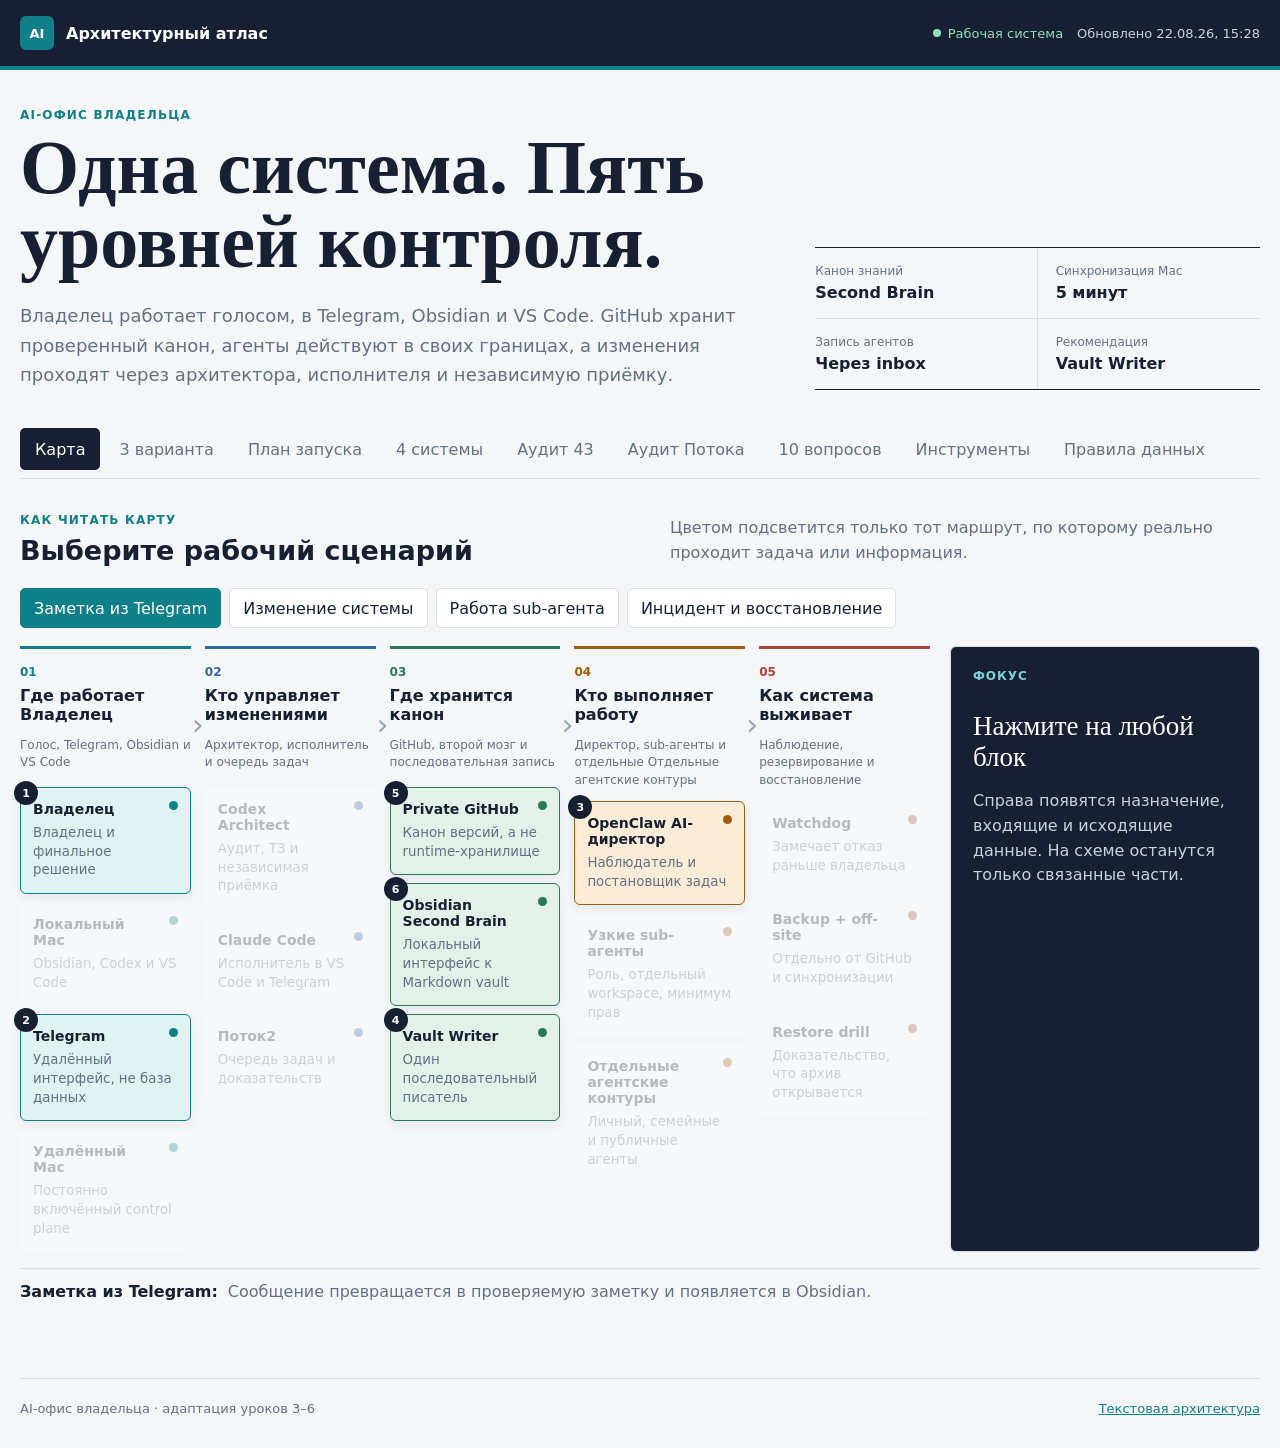
==== index.html @ d0b5bde7 "chore: refresh Potok audit dashboard" ====
<!doctype html>
<html lang="ru">
<head>
  <meta charset="utf-8">
  <meta name="viewport" content="width=device-width, initial-scale=1">
  <meta name="description" content="Интерактивный атлас архитектуры AI-офиса владельца">
  <title>AI-офис владельца — архитектурный атлас</title>
  <link rel="icon" href="data:,">
  <link rel="stylesheet" href="assets/architecture-map.css">
</head>
<body>
  <header class="masthead">
    <div class="masthead__inner">
      <a class="brand" href="#map" aria-label="Открыть архитектурную карту">
        <span class="brand__mark" aria-hidden="true">AI</span>
        <span>Архитектурный атлас</span>
      </a>
      <div class="masthead__meta">
        <span class="status status--live">Рабочая система</span>
        <span id="atlas-updated">Обновлено по снимку</span>
      </div>
    </div>
  </header>

  <main>
    <section class="intro" aria-labelledby="page-title">
      <div>
        <p class="eyebrow">AI-офис владельца</p>
        <h1 id="page-title">Одна система. Пять уровней контроля.</h1>
        <p class="intro__lead">Владелец работает голосом, в Telegram, Obsidian и VS Code. GitHub хранит проверенный канон, агенты действуют в своих границах, а изменения проходят через архитектора, исполнителя и независимую приёмку.</p>
      </div>
      <dl class="facts" aria-label="Ключевые параметры архитектуры">
        <div><dt>Канон знаний</dt><dd>Second Brain</dd></div>
        <div><dt>Синхронизация Mac</dt><dd>5 минут</dd></div>
        <div><dt>Запись агентов</dt><dd>Через inbox</dd></div>
        <div><dt>Рекомендация</dt><dd>Vault Writer</dd></div>
      </dl>
    </section>

    <nav class="tabs" aria-label="Разделы атласа">
      <button class="tab is-active" type="button" data-tab="map" aria-selected="true">Карта</button>
      <button class="tab" type="button" data-tab="options" aria-selected="false">3 варианта</button>
      <button class="tab" type="button" data-tab="rollout" aria-selected="false">План запуска</button>
      <button class="tab" type="button" data-tab="systems" aria-selected="false">4 системы</button>
      <button class="tab" type="button" data-tab="audit" aria-selected="false">Аудит 43</button>
      <button class="tab" type="button" data-tab="potok-audits" aria-selected="false">Аудит Потока</button>
      <button class="tab" type="button" data-tab="questions" aria-selected="false">10 вопросов</button>
      <button class="tab" type="button" data-tab="toolkit" aria-selected="false">Инструменты</button>
      <button class="tab" type="button" data-tab="rules" aria-selected="false">Правила данных</button>
    </nav>

    <section class="panel is-active" id="panel-map" data-panel="map">
      <div class="section-heading">
        <div>
          <p class="eyebrow">Как читать карту</p>
          <h2>Выберите рабочий сценарий</h2>
        </div>
        <p>Цветом подсветится только тот маршрут, по которому реально проходит задача или информация.</p>
      </div>

      <div class="route-selector" id="route-selector" aria-label="Рабочие сценарии"></div>

      <div class="map-layout">
        <div class="system-map" id="system-map" aria-label="Пять уровней архитектуры"></div>
        <aside class="inspector" id="inspector" aria-live="polite">
          <p class="inspector__number">Фокус</p>
          <h2>Нажмите на любой блок</h2>
          <p>Справа появятся назначение, входящие и исходящие данные. На схеме останутся только связанные части.</p>
        </aside>
      </div>

      <div class="route-story" id="route-story" aria-live="polite"></div>
    </section>

    <section class="panel" id="panel-options" data-panel="options" hidden>
      <div class="section-heading">
        <div>
          <p class="eyebrow">Решение после аудита курса</p>
          <h2>Три способа синхронизации</h2>
        </div>
        <p>Курс даёт рабочий старт. Для нескольких агентов добавляем контроль записи и review.</p>
      </div>
      <div class="option-grid" id="option-grid"></div>
    </section>

    <section class="panel" id="panel-rollout" data-panel="rollout" hidden>
      <div class="section-heading">
        <div>
          <p class="eyebrow">Без массовой миграции</p>
          <h2>План запуска по одной проверяемой правке</h2>
        </div>
        <p>Каждый этап имеет отдельный результат. Следующий начинается только после проверки предыдущего.</p>
      </div>
      <ol class="timeline" id="timeline"></ol>
    </section>

    <section class="panel" id="panel-questions" data-panel="questions" hidden>
      <div class="section-heading">
        <div>
          <p class="eyebrow">Проверка понимания системы</p>
          <h2>10 вопросов, без которых архитектура не считается ясной</h2>
        </div>
        <p>Каждый ответ опирается на зафиксированный факт, связанные компоненты и проверяемые первоисточники.</p>
      </div>
      <div class="question-layout">
        <div class="question-list" id="question-list"></div>
        <aside class="question-detail" id="question-detail" aria-live="polite">
          <p class="inspector__number">Навигация</p>
          <h2>Выберите вопрос</h2>
          <p>Откроется короткий ответ, принципиальный факт, связанные блоки архитектуры и ссылки на доказательства.</p>
        </aside>
      </div>
    </section>

    <section class="panel" id="panel-toolkit" data-panel="toolkit" hidden>
      <div class="section-heading">
        <div>
          <p class="eyebrow">Минимальный полезный стек</p>
          <h2>Скиллы, MCP и промпты без перегруза</h2>
        </div>
        <p>Активируем инструмент только под конкретный класс задач. Больше MCP не означает лучше: каждый новый сервер добавляет права, контекст и поверхность риска.</p>
      </div>
      <div class="toolkit-grid" id="toolkit-grid"></div>
      <div class="prompt-section">
        <div class="section-heading section-heading--compact">
          <div>
            <p class="eyebrow">Готовые команды</p>
            <h2>Четыре промпта для следующего цикла</h2>
          </div>
          <p>Промпты не заменяют ТЗ, но обеспечивают одинаковую глубину детализации и приёмки.</p>
        </div>
        <div class="prompt-grid" id="prompt-grid"></div>
      </div>
      <div class="link-row">
        <a href="docs/design-toolkit-research.md">Полное исследование инструментов</a>
        <a href="https://modelcontextprotocol.io/docs/tutorials/security/security_best_practices" target="_blank" rel="noopener">Правила безопасности MCP</a>
      </div>
    </section>

    <section class="panel" id="panel-systems" data-panel="systems" hidden>
      <div class="section-heading">
        <div>
          <p class="eyebrow">Курс разложен по рабочим контурам</p>
          <h2>Четыре системы вместо четырёх номеров уроков</h2>
        </div>
        <p>Каждый блок соединяет исходные главы курса, нашу адаптацию, ожидаемый результат и связанные пункты аудита.</p>
      </div>
      <div class="system-selector" id="system-selector"></div>
      <div class="course-system-detail" id="course-system-detail" aria-live="polite"></div>
      <div class="course-flow" aria-label="Процесс работы с каждым уроком">
        <span>HTML-источник</span><i aria-hidden="true">→</i>
        <span>Точный Markdown</span><i aria-hidden="true">→</i>
        <span>Критический аудит</span><i aria-hidden="true">→</i>
        <span>Наше решение</span><i aria-hidden="true">→</i>
        <span>Чек-лист + evidence</span>
      </div>
      <div class="link-row">
        <a href="docs/execution-policy.md">Правила выполнения</a>
      </div>
    </section>

    <section class="panel" id="panel-audit" data-panel="audit" hidden>
      <div class="section-heading">
        <div>
          <p class="eyebrow">Единый стандарт для каждого агента</p>
          <h2>Аудит проекта: 43 проверки</h2>
        </div>
        <p>Статусы и комментарии хранятся только в этом браузере отдельно для каждого проекта. Секреты и платёжные реквизиты сюда не вводятся.</p>
      </div>
      <div class="audit-toolbar">
        <label>Проект<select id="audit-project"></select></label>
        <div class="audit-progress">
          <div><strong id="audit-score">0/43</strong><span id="audit-score-label">не проверено</span></div>
          <progress id="audit-progress" max="43" value="0"></progress>
        </div>
        <button type="button" id="audit-export">Скопировать отчёт Markdown</button>
        <button type="button" class="button-secondary" id="audit-reset">Сбросить проект</button>
      </div>
      <div class="audit-filters" id="audit-filters"></div>
      <div class="audit-list" id="audit-list"></div>
      <div class="link-row">
        <a href="docs/project-audit-checklist.md">Открыть весь чек-лист в Markdown</a>
      </div>
    </section>

    <section class="panel" id="panel-potok-audits" data-panel="potok-audits" hidden>
      <div class="section-heading">
        <div>
          <p class="eyebrow">Независимая приёмка Claude + Kimi</p>
          <h2>Аудиты Потока: время, результат и ошибки</h2>
        </div>
        <p>Публичный metadata-only снимок. Здесь нет текстов отчётов, названий внутренних задач, путей, промптов и приватных данных.</p>
      </div>

      <div class="potok-audit-controls">
        <div class="segmented" id="potok-audit-period" aria-label="Период аудитов">
          <button type="button" data-potok-period="today">Сегодня</button>
          <button type="button" data-potok-period="yesterday">Вчера</button>
          <button class="is-active" type="button" data-potok-period="7d">7 дней</button>
        </div>
        <label>Проверяющий
          <select id="potok-audit-reviewer">
            <option value="all">Все проверяющие</option>
            <option value="claude">Claude</option>
            <option value="kimi">Kimi</option>
            <option value="codex">Codex</option>
          </select>
        </label>
        <div class="potok-freshness" id="potok-audit-freshness" role="status" aria-live="polite">
          <span class="potok-pipeline-status potok-pipeline-status--unknown">UNKNOWN</span>
          <span>Состояние pipeline ещё не доказано</span>
        </div>
      </div>

      <dl class="potok-freshness-times" aria-label="Свежесть контура аудитов">
        <div><dt>Последний аудит</dt><dd id="potok-latest-source">—</dd></div>
        <div><dt>Последняя проверка</dt><dd id="potok-last-check">—</dd></div>
        <div><dt>Публикация</dt><dd id="potok-published-at">—</dd></div>
      </dl>

      <div class="potok-metrics" id="potok-audit-metrics" aria-live="polite"></div>

      <div class="potok-model-ranking" id="potok-model-ranking" aria-live="polite"></div>

      <div class="potok-models" id="potok-audit-models"></div>

      <div class="potok-audit-table" aria-label="Результаты аудитов">
        <div class="potok-audit-row potok-audit-row--head" aria-hidden="true">
          <span>Проверка</span><span>Контур</span><span>Результаты моделей</span><span>Время</span><span>Ценность</span><span>Ошибка</span>
        </div>
        <div id="potok-audit-list"></div>
      </div>

      <div class="potok-error-log">
        <div>
          <p class="eyebrow">Технический журнал</p>
          <h3>Повторяющиеся ошибки</h3>
        </div>
        <div id="potok-error-list"></div>
      </div>

      <details class="potok-value-method">
        <summary>Как считается ценность аудита</summary>
        <p><strong>9</strong> — нашёл блокер и остановил ошибочную приёмку; <strong>7</strong> — подтвердил результат с полезными замечаниями; <strong>5</strong> — независимо подтвердил результат; <strong>1</strong> — технически не завершился. Это ценность результата для принятия решения, а не оценка интеллекта модели.</p>
        <p><strong>Операционный рейтинг модели</strong> = 60% пригодных результатов + 20% относительной скорости + 20% аудитов без технического сбоя. Отдельный технический журнал показывается рядом, но в рейтинг не подмешивается: его события не всегда относятся к тем же запускам. Рейтинг измеряет работу reviewer в Потоке, но не «ум» модели. Качество находок можно оценивать только после отдельной приёмки каждой находки человеком.</p>
      </details>
    </section>

    <section class="panel" id="panel-rules" data-panel="rules" hidden>
      <div class="section-heading">
        <div>
          <p class="eyebrow">Что куда разрешено</p>
          <h2>Матрица хранения данных</h2>
        </div>
        <p>GitHub, Obsidian и backup решают разные задачи. Один сервис не подменяет другой.</p>
      </div>
      <div class="table-wrap">
        <table>
          <thead><tr><th>Тип данных</th><th>Канон</th><th>Разрешено</th><th>Запрещено</th></tr></thead>
          <tbody>
            <tr><td>Код и архитектура</td><td>Private GitHub</td><td>Ветки, review, проверенный main</td><td>Прямой runtime → main</td></tr>
            <tr><td>Знания и уроки</td><td>Second Brain vault</td><td>Markdown, ссылки, решения, чек-листы</td><td>Секреты, raw health, полные переписки</td></tr>
            <tr><td>Runtime и базы</td><td>Конкретный сервер</td><td>Backup, off-site, restore-drill</td><td>GitHub и обычный Obsidian vault</td></tr>
            <tr><td>Секреты</td><td>Secret store / env</td><td>Отдельный encrypted backup</td><td>Markdown, отчёты, Git history</td></tr>
            <tr><td>Задачи и evidence</td><td>Поток2 + отчёты</td><td>Redacted факты и ссылки на проверки</td><td>Токены и приватные transcripts</td></tr>
          </tbody>
        </table>
      </div>
      <div class="principles">
        <article><span>01</span><h3>Один файл — один writer</h3><p>В конкретный момент канонический файл меняет один участник.</p></article>
        <article><span>02</span><h3>Новый материал — в inbox</h3><p>Агент создаёт новую заметку в своей папке, а не переписывает чужую.</p></article>
        <article><span>03</span><h3>Канон — только после review</h3><p>Изменение существующей базы проходит через diff и независимую проверку.</p></article>
        <article><span>04</span><h3>Sync не равен backup</h3><p>Для восстановления нужен отдельный архив и регулярный restore-drill.</p></article>
      </div>
    </section>
  </main>

  <footer>
    <span>AI-офис владельца · адаптация уроков 3–6</span>
    <a href="docs/to-be.md">Текстовая архитектура</a>
  </footer>

  <script id="architecture-data" type="application/json">{"schema_version": 3, "updated_on": "2026-07-21", "recommended_option": "controlled_writer", "groups": [{"id": "interfaces", "label": "Где работает Владелец", "number": "01", "summary": "Голос, Telegram, Obsidian и VS Code"}, {"id": "control", "label": "Кто управляет изменениями", "number": "02", "summary": "Архитектор, исполнитель и очередь задач"}, {"id": "knowledge", "label": "Где хранится канон", "number": "03", "summary": "GitHub, второй мозг и последовательная запись"}, {"id": "runtime", "label": "Кто выполняет работу", "number": "04", "summary": "Директор, sub-агенты и отдельные Отдельные агентские контуры"}, {"id": "resilience", "label": "Как система выживает", "number": "05", "summary": "Наблюдение, резервирование и восстановление"}], "nodes": [{"id": "owner", "label": "Владелец", "group": "interfaces", "kind": "human", "status": "live", "short": "Владелец и финальное решение", "details": "Формулирует задачи голосом или текстом, подтверждает значимые решения и принимает результат. Не должен вручную пересылать данные между агентами.", "writes": ["задачи", "решения", "заметки"], "reads": ["статусы", "отчёты", "архитектуру"]}, {"id": "local-mac", "label": "Локальный Mac", "group": "interfaces", "kind": "device", "status": "live", "short": "Obsidian, Codex и VS Code", "details": "Главное рабочее место. Здесь открыт канонический Obsidian vault, Codex проектирует и принимает, Claude Code в VS Code выполняет утверждённые изменения.", "writes": ["локальные заметки", "ветки Git"], "reads": ["GitHub main", "agent inbox"]}, {"id": "telegram", "label": "Telegram", "group": "interfaces", "kind": "channel", "status": "live", "short": "Удалённый интерфейс, не база данных", "details": "Через Telegram Владелец ставит задачи и получает ответы. Сообщения, которые нужно сохранить, превращаются в структурированные записи через inbox, а не остаются единственной копией в чате.", "writes": ["входящие запросы"], "reads": ["ответы", "уведомления"]}, {"id": "remote-mac", "label": "Удалённый Mac", "group": "interfaces", "kind": "device", "status": "planned", "short": "Постоянно включённый control plane", "details": "Держит runner, watchdog и отдельные worktree. Продолжает контроль, когда локальный Mac выключен, но не становится вторым неконтролируемым писателем в main.", "writes": ["ветки", "отчёты"], "reads": ["очередь", "GitHub"]}, {"id": "codex", "label": "Codex Architect", "group": "control", "kind": "architect", "status": "live", "short": "Аудит, ТЗ и независимая приёмка", "details": "Проверяет факты, проектирует решение, задаёт критерии приёмки и не принимает отчёт исполнителя на слово.", "writes": ["ТЗ", "review", "решения"], "reads": ["источники", "diff", "evidence"]}, {"id": "claude", "label": "Claude Code", "group": "control", "kind": "engineer", "status": "live", "short": "Исполнитель в VS Code и Telegram", "details": "Выполняет утверждённое ТЗ, работает в отдельной ветке, прикладывает проверки и передаёт результат на независимую приёмку.", "writes": ["код", "документы", "отчёт"], "reads": ["ТЗ", "канон", "замечания review"]}, {"id": "potok2", "label": "Поток2", "group": "control", "kind": "orchestration", "status": "planned", "short": "Очередь задач и доказательств", "details": "Фиксирует задачу, владельца, исполнителя, reviewer, stop-gates и evidence. Автоматизирует передачу между Codex и Claude без ручного копирования сообщений.", "writes": ["case state", "handoff"], "reads": ["inbox", "reports"]}, {"id": "github", "label": "Private GitHub", "group": "knowledge", "kind": "canon", "status": "live", "short": "Канон версий, а не runtime-хранилище", "details": "Хранит код, архитектуру, governance и безопасные Markdown-знания. В main попадает только проверенный результат; секреты, БД, raw health и runtime state сюда не идут.", "writes": ["commits", "reviewed main"], "reads": ["branches", "pull requests"]}, {"id": "obsidian", "label": "Obsidian Second Brain", "group": "knowledge", "kind": "knowledge", "status": "live", "short": "Локальный интерфейс к Markdown vault", "details": "Vault канонический vault second-brain является локальным Git-репозиторием. Obsidian Git делает pull и commit-and-sync каждые пять минут на основном Mac.", "writes": ["заметки владельца"], "reads": ["GitHub main", "agent inbox"]}, {"id": "vault-writer", "label": "Vault Writer", "group": "knowledge", "kind": "control", "status": "recommended", "short": "Один последовательный писатель", "details": "Принимает новые заметки от удалённых агентов, проверяет allowlist и секреты, делает pull, атомарную запись, commit и push с retry. Убирает гонку нескольких писателей.", "writes": ["agent inbox", "audit metadata"], "reads": ["очередь заметок", "актуальный main"]}, {"id": "openclaw-director", "label": "OpenClaw AI-директор", "group": "runtime", "kind": "agent", "status": "live", "short": "Наблюдатель и постановщик задач", "details": "Собирает сигналы, считает KPI, готовит брифы и делегирует узким sub-агентам. Не редактирует production-конфиги и не перезапускает gateway.", "writes": ["брифы", "agent inbox"], "reads": ["разрешённые знания", "метрики"]}, {"id": "subagents", "label": "Узкие sub-агенты", "group": "runtime", "kind": "agent", "status": "planned", "short": "Роль, отдельный workspace, минимум прав", "details": "Исполняют конкретные бизнес-функции внутри одного trust boundary. Получают только необходимые инструменты, данные и бюджет.", "writes": ["результат роли", "отчёт"], "reads": ["узкий контекст"]}, {"id": "agent-contours", "label": "Отдельные агентские контуры", "group": "runtime", "kind": "agent", "status": "live", "short": "Личный, семейные и публичные агенты", "details": "Основной, семейные и публичные агенты остаются отдельными контурами, когда различаются пользователи, секреты, медицинские данные или blast radius.", "writes": ["runtime data", "redacted report"], "reads": ["свой workspace", "свои секреты"]}, {"id": "watchdog", "label": "Watchdog", "group": "resilience", "kind": "monitor", "status": "planned", "short": "Замечает отказ раньше владельца", "details": "Следит за gateway, очередями, пропущенными ответами, drift и резервными моделями. Создаёт инцидент, но не делает рискованный ремонт без политики.", "writes": ["incident", "health status"], "reads": ["логи без секретов", "smoke endpoints"]}, {"id": "backup", "label": "Backup + off-site", "group": "resilience", "kind": "backup", "status": "partial", "short": "Отдельно от GitHub и синхронизации", "details": "Архивирует runtime state, БД и разрешённые данные в независимое хранилище. GitHub хранит код и документы, но не заменяет backup production-данных.", "writes": ["immutable archive", "manifest"], "reads": ["allowlisted runtime data"]}, {"id": "restore", "label": "Restore drill", "group": "resilience", "kind": "verification", "status": "planned", "short": "Доказательство, что архив открывается", "details": "Периодически восстанавливает архив в изолированное место, проверяет manifest и фиксирует время восстановления. Наличие файла backup без restore-drill не считается защитой.", "writes": ["акт проверки"], "reads": ["backup archive", "checksums"]}], "node_guidance": {"owner": {"decision": "Владелец определяет цель и принимает продуктовые, финансовые и рискованные решения; техническую передачу между системами выполняет инфраструктура.", "risk": "Если владелец становится ручным транспортом сообщений, система перестаёт быть автономной и теряет историю решений.", "evidence": "Решение зафиксировано в задаче, есть критерии приёмки и финальный verdict владельца.", "question_ids": ["q4", "q9"]}, "local-mac": {"decision": "Локальный Mac остаётся удобным интерфейсом для голоса, Obsidian, Codex и VS Code, но не единственной точкой жизни системы.", "risk": "Сон, отключение питания или поломка Mac не должны останавливать watchdog, runtime и удалённую работу.", "evidence": "После выключения Mac серверные агенты продолжают отвечать, а изменения доступны через GitHub.", "question_ids": ["q6"]}, "telegram": {"decision": "Telegram используется как интерфейс постановки задач и уведомлений, но не как каноническое хранилище.", "risk": "Решение или файл останется только в длинном чате и не попадёт в базу знаний.", "evidence": "Сохранённое сообщение получает task id, источник и ссылку на заметку в vault.", "question_ids": ["q8"]}, "remote-mac": {"decision": "Удалённый Mac становится постоянно включённым control plane с отдельными worktree и ограниченными правами.", "risk": "Второй Mac начнёт независимо писать в main и создаст конфликты или неконтролируемый drift.", "evidence": "Runner работает после отключения локального Mac; запись идёт через ветку, inbox или Vault Writer.", "question_ids": ["q2", "q6"]}, "codex": {"decision": "Codex проектирует, формирует ТЗ, проверяет факты и независимо принимает работу исполнителя.", "risk": "Один агент одновременно реализует и принимает собственный результат без проверки evidence.", "evidence": "Есть отдельный review с фактическими проверками файлов, diff, smoke и production.", "question_ids": ["q4", "q9"]}, "claude": {"decision": "Claude Code выполняет утверждённое ТЗ в VS Code или Telegram и передаёт отчёт на независимое review.", "risk": "Исполнитель самовольно меняет архитектуру, production или stop-gates в ходе реализации.", "evidence": "Изменения соответствуют scope, тесты приложены, итог проверен другим агентом.", "question_ids": ["q4"]}, "potok2": {"decision": "Каждая межагентная работа получает единый case: задача, роли, stop-gates, статус и evidence.", "risk": "Ручная пересылка между чатами теряет контекст, актуальную версию и ответственность.", "evidence": "По case id восстанавливается полный путь: запрос → ТЗ → исполнение → review → решение.", "question_ids": ["q4", "q9"]}, "github": {"decision": "Private GitHub является каноном версий для кода, архитектуры, governance и разрешённых Markdown-знаний.", "risk": "В Git history попадут секреты, runtime-БД или приватные данные, которые сложно полностью удалить.", "evidence": "Protected main, review, secret scan, понятный commit и отсутствие запрещённых типов данных.", "question_ids": ["q1", "q2", "q7"]}, "obsidian": {"decision": "Obsidian является человеческим интерфейсом к локальному Markdown vault, синхронизированному через Git.", "risk": "Автосинхронизацию ошибочно принять за backup или разрешить нескольким устройствам конфликтно менять один файл.", "evidence": "Vault открывается без сети, история видна в Git, конфликт и восстановление проверены отдельно.", "question_ids": ["q1", "q3", "q8"]}, "vault-writer": {"decision": "Все удалённые агенты передают новые заметки одному последовательному writer через allowlisted inbox.", "risk": "Несколько агентов одновременно делают pull/edit/push и перетирают изменения друг друга.", "evidence": "Writer пишет атомарно, фиксирует автора и источник, делает secret scan и корректно обрабатывает conflict/retry.", "question_ids": ["q2", "q8"]}, "openclaw-director": {"decision": "AI-директор наблюдает, считает KPI, готовит брифы и делегирует; production-конфиги сам не меняет.", "risk": "Директор получает одновременно чтение недоверенных данных, доступ к секретам и право опасного действия.", "evidence": "Tool policy ограничена, действия директора видны в аудите, рискованные изменения уходят инженеру.", "question_ids": ["q5", "q7"]}, "subagents": {"decision": "Sub-агент создаётся для узкой роли внутри одного trust boundary и получает минимальный набор инструментов.", "risk": "Ради каждой функции разворачивается отдельный тяжёлый агент или, наоборот, один агент получает доступ ко всему.", "evidence": "У роли есть SOUL, workspace, tool allowlist, бюджет, KPI и маршрут эскалации.", "question_ids": ["q5"]}, "agent-contours": {"decision": "Отдельный отдельный агентский контур нужен при разных пользователях, секретах, медицинских данных или радиусе отказа.", "risk": "Семейные, публичные и личные данные смешиваются в одной памяти и одном наборе прав.", "evidence": "Раздельные credentials, workspace, allowlist пользователей, backup и healthcheck каждого контура.", "question_ids": ["q5", "q7"]}, "watchdog": {"decision": "Независимый watchdog обнаруживает молчание, таймауты, drift и отказ модели раньше владельца.", "risk": "Монитор зависит от того же gateway или той же модели, которую должен контролировать.", "evidence": "Тестовый отказ создаёт один инцидент, cooldown работает, восстановление подтверждается отдельным smoke.", "question_ids": ["q6", "q9"]}, "backup": {"decision": "Runtime, БД и private data архивируются отдельно от GitHub минимум в одну независимую off-site копию.", "risk": "Есть только локальный архив на том же диске или синхронизированная копия, повторяющая удаление.", "evidence": "Архив имеет manifest, checksum, ротацию, независимое местоположение и журнал выполнения.", "question_ids": ["q3", "q7"]}, "restore": {"decision": "Backup считается рабочим только после неразрушающего восстановления в изолированную директорию.", "risk": "Архив существует, но повреждён, зашифрован потерянным ключом или не содержит критичный state.", "evidence": "Зафиксированы дата drill, checksum, восстановленные компоненты, RPO и фактическое время RTO.", "question_ids": ["q3", "q9"]}}, "routes": [{"id": "knowledge-note", "label": "Заметка из Telegram", "description": "Сообщение превращается в проверяемую заметку и появляется в Obsidian.", "path": ["owner", "telegram", "openclaw-director", "vault-writer", "github", "obsidian", "owner"]}, {"id": "code-change", "label": "Изменение системы", "description": "Codex проектирует, Claude выполняет, Codex принимает, после чего изменение попадает в канон.", "path": ["owner", "codex", "potok2", "claude", "github", "codex", "owner"]}, {"id": "agent-delegation", "label": "Работа sub-агента", "description": "Директор выдаёт узкую задачу, sub-агент возвращает результат без доступа ко всей системе.", "path": ["owner", "telegram", "openclaw-director", "subagents", "vault-writer", "github", "obsidian"]}, {"id": "incident", "label": "Инцидент и восстановление", "description": "Watchdog создаёт инцидент, ремонт проходит через контролируемый цикл и проверяется восстановлением.", "path": ["watchdog", "potok2", "codex", "claude", "backup", "restore", "owner"]}], "options": [{"id": "course-direct", "number": "A", "label": "Точно по курсу", "verdict": "Только для пилота", "summary": "Mac, Claude и OpenClaw напрямую pull/push в main.", "advantages": ["Минимум компонентов", "Уже почти настроено", "Быстрый старт"], "risks": ["Конфликты нескольких писателей", "Случайная перезапись", "Широкие write-ключи"]}, {"id": "controlled_writer", "number": "B", "label": "Контролируемый writer", "verdict": "Рекомендуется", "summary": "Obsidian синхронизирует Mac, агенты пишут через inbox и одного writer.", "advantages": ["Один порядок записи", "Понятный автор и источник", "Review для канонических файлов"], "risks": ["Нужен небольшой сервис", "Нужно определить allowlist"]}, {"id": "obsidian-sync", "number": "C", "label": "Obsidian Sync + Git", "verdict": "Позже, если нужен mobile", "summary": "Obsidian Sync связывает устройства, Git работает как история с одного устройства.", "advantages": ["Удобный mobile", "E2E encryption", "Headless-клиент"], "risks": ["Подписка", "Дополнительный слой", "Нельзя смешивать sync-механизмы без правил"]}], "rollout": [{"id": "inventory", "number": "01", "title": "Назначить канонический vault", "detail": "Зафиксировать second-brain и классифицировать остальные vault без массового переноса.", "status": "next"}, {"id": "privacy", "number": "02", "title": "Закрыть privacy-гейт", "detail": "Добавить gitignore, исключить workspace/plugin state, секреты, БД, raw health и transcripts.", "status": "planned"}, {"id": "course", "number": "03", "title": "Перенести уроки 3–6", "detail": "Сгенерировать Obsidian-заметки: источник, точный конспект, наши решения, чек-лист и ссылки.", "status": "planned"}, {"id": "inbox", "number": "04", "title": "Развести входящие агентов", "detail": "Создать agent inbox и правило: новый файл можно, изменение канона только через review.", "status": "planned"}, {"id": "writer", "number": "05", "title": "Запустить Vault Writer", "detail": "Последовательная запись, secret-scan, pull, atomic write, commit, push и retry.", "status": "planned"}, {"id": "agents", "number": "06", "title": "Подключать по одному агенту", "detail": "Сначала OpenClaw, затем Claude Telegram, потом остальные контуры после smoke.", "status": "planned"}, {"id": "recovery", "number": "07", "title": "Проверить конфликт и восстановление", "detail": "Сымитировать одновременную правку, откат заметки и восстановление независимого backup.", "status": "planned"}], "lessons": [{"number": "03", "title": "Инфраструктура OpenClaw", "theme": "Сервер, Claude Code, MCP и базовые инструменты"}, {"number": "04", "title": "GitHub и вайб-кодинг", "theme": "SSH, GitHub CLI, Pages и дизайн-скиллы"}, {"number": "05", "title": "n8n и автоматизации", "theme": "Workflow, cron, интеграции и границы агентских контуров"}, {"number": "06", "title": "Claude Code в Telegram", "theme": "AI-офис, Obsidian vault, GitHub и sub-агенты"}], "course_systems": [{"id": "automation", "number": "01", "title": "n8n и автоматизации", "subtitle": "Детерминированные процессы, интеграции и cron", "purpose": "Вынести повторяемые API-операции, расписания, retry и преобразование данных из рассуждающего агента в наблюдаемый workflow.", "course": "Урок 5 разворачивает n8n, подключает Google, Telegram и OpenClaw, показывает workflow и cron jobs.", "adaptation": "Основной агент остаётся главным собеседником и принимает смысловые решения. n8n используется как исполнитель повторяемого процесса, а не как второй AI-директор.", "result": "Каждая автоматизация имеет owner, trigger, входы, выходы, retry, idempotency, лимит стоимости, alert и ручной fallback.", "chapters": [{"label": "Архитектура n8n в системе", "lesson": "05", "section": "02"}, {"label": "Google и OpenClaw", "lesson": "05", "section": "06"}, {"label": "OpenClaw → n8n → Telegram", "lesson": "05", "section": "07"}, {"label": "Workflow и cron jobs", "lesson": "05", "section": "09"}], "checklist_ids": ["A04", "A05", "A07", "A24", "A31", "A33"]}, {"id": "subagents", "number": "02", "title": "Разворачивание sub-агентов", "subtitle": "Роли, SOUL, workspace, skills, память и handoff", "purpose": "Создавать не множество одинаковых ботов, а одного директора и узких исполнителей с минимальными правами и измеримым результатом.", "course": "Часть 3 урока 6 проходит от контракта AI-директора до SOUL, Skills, Memory System и Heartbeats.", "adaptation": "Sub-агент живёт внутри общего trust boundary. При других пользователях, секретах или медицинских данных остаётся отдельный отдельный агентский контур.", "result": "У каждого агента есть роль, workspace, tool policy, бюджет, KPI, журнал, канал эскалации и независимый reviewer.", "chapters": [{"label": "Контракт AI-директора", "lesson": "06", "anchor": "part3-chapter-01"}, {"label": "Архитектура и границы", "lesson": "06", "anchor": "part3-chapter-02"}, {"label": "SOUL директора и sub-агента", "lesson": "06", "anchor": "part3-chapter-03"}, {"label": "Skills, память и Heartbeats", "lesson": "06", "anchor": "part3-chapter-04"}], "checklist_ids": ["A01", "A03", "A08", "A09", "A10", "A11"]}, {"id": "second-brain", "number": "03", "title": "Второй мозг", "subtitle": "Obsidian, GitHub, память и контролируемая запись", "purpose": "Дать владельцу и агентам общую проверяемую память в Markdown, которая доступна локально, имеет историю и не зависит от одного чата.", "course": "Часть 2 урока 6 связывает Obsidian vault, GitHub, Claude Code и OpenClaw; Memory System дополняет локальную память общим vault.", "adaptation": "На основном Mac работает Obsidian Git. Удалённые агенты не конкурируют за main, а пишут через inbox и одного Vault Writer.", "result": "У каждого знания есть источник, владелец, уровень доступа, дата свежести и commit; sync отделён от backup.", "chapters": [{"label": "Obsidian vault + GitHub", "lesson": "06", "anchor": "part2-chapter-01"}, {"label": "Claude и OpenClaw в одном vault", "lesson": "06", "anchor": "part2-chapter-02"}, {"label": "GitHub backup workspace", "lesson": "06", "anchor": "part3-bridge-github"}, {"label": "Двухуровневая Memory System", "lesson": "06", "anchor": "part3-chapter-05"}], "checklist_ids": ["A12", "A13", "A14", "A15", "A16", "A19"]}, {"id": "security", "number": "04", "title": "Безопасность и восстановление", "subtitle": "Identity, least privilege, мониторинг, backup и платежи", "purpose": "Ограничить blast radius каждого агента и сделать отказ, компрометацию или неоплаченную подписку обнаруживаемыми до остановки бизнеса.", "course": "Часть 4 урока 6 покрывает аудит, hardening сервера и защиту агента от prompt injection, опасных tools и memory poisoning.", "adaptation": "Security-аудит отделён от исправлений. Любая production-правка начинается с backup и заканчивается smoke; платежи контролируются как операционный риск.", "result": "Есть allowlist, secret store, deny-by-default, watchdog, off-site backup, restore-drill, реестр оплат и напоминания 14/7/3/1 день.", "chapters": [{"label": "Аудит глазами атакующего", "lesson": "06", "anchor": "part4-chapter-01"}, {"label": "Hardening сервера", "lesson": "06", "anchor": "part4-chapter-02"}, {"label": "Безопасность агента", "lesson": "06", "anchor": "part4-chapter-03"}, {"label": "MCP security practices", "external_href": "https://modelcontextprotocol.io/docs/tutorials/security/security_best_practices"}], "checklist_ids": ["A20", "A21", "A22", "A23", "A28", "A29", "A34", "A35"]}], "audit_projects": [{"id": "agent-main", "label": "Основной агент"}, {"id": "openclaw-director", "label": "OpenClaw AI-директор"}, {"id": "family-bot-a", "label": "Family Bot A"}, {"id": "family-bot-b", "label": "Family Bot B"}, {"id": "family-bot-c", "label": "Family Bot C"}, {"id": "ai-directorate", "label": "AI-директорат"}, {"id": "new-project", "label": "Новый проект"}], "audit_categories": [{"id": "governance", "number": "01", "label": "Каркас и управление"}, {"id": "models", "number": "02", "label": "Модели и провайдеры"}, {"id": "agents", "number": "03", "label": "Агенты и sub-агенты"}, {"id": "knowledge", "number": "04", "label": "Второй мозг"}, {"id": "git", "number": "05", "label": "GitHub и синхронизация"}, {"id": "security", "number": "06", "label": "Безопасность"}, {"id": "monitoring", "number": "07", "label": "Мониторинг и удалённый ремонт"}, {"id": "backup", "number": "08", "label": "Backup и восстановление"}, {"id": "cadence", "number": "09", "label": "Cron и развитие"}, {"id": "billing", "number": "10", "label": "Платежи и лимиты"}], "audit_items": [{"id": "A01", "layer": "base", "category": "governance", "title": "Назначены владелец и цель", "question": "Понятно, кто принимает финальное решение и какую бизнес-задачу решает агент?", "expected_evidence": "Owner, scope и KPI зафиксированы в README/TЗ.", "cadence": "при создании", "verifiability": "human"}, {"id": "A02", "layer": "base", "category": "governance", "title": "Карта источников истины", "question": "Для кода, знаний, runtime, секретов и задач определён ровно один канон?", "expected_evidence": "Design ownership map: спроектированная карта канонов без двух равноправных writers. Уровень проектирования; не использовать evidence A14/A19.", "cadence": "ежеквартально", "verifiability": "human"}, {"id": "A03", "layer": "base", "category": "governance", "title": "Роли и stop-gates", "question": "Разделены архитектор, исполнитель, reviewer и действия, требующие владельца?", "expected_evidence": "Role contract и список production/auth/destructive gates.", "cadence": "при изменении ролей", "verifiability": "human"}, {"id": "A04", "layer": "base", "category": "models", "title": "Primary и fallback модели", "question": "Зафиксированы фактические model id, provider и порядок fallback?", "expected_evidence": "Config snapshot без секретов + live model footer/probe.", "cadence": "еженедельно", "verifiability": "machine"}, {"id": "A05", "layer": "base", "category": "models", "title": "Провайдеры проходят smoke", "question": "OpenAI/Codex/OpenRouter отвечают, а expired token и billing error обнаруживаются?", "expected_evidence": "Provider availability: tool-free probes каждого провайдера с latency и кодом ошибки. Не использовать тот же артефакт, что в A07.", "cadence": "ежедневно", "verifiability": "machine"}, {"id": "A06", "layer": "base", "category": "models", "title": "Бюджет и лимиты модели", "question": "Есть месячный бюджет, threshold, rate limit и запрет бесконечных retries?", "expected_evidence": "Budget policy и alert thresholds без API-ключей.", "cadence": "еженедельно", "verifiability": "hybrid"}, {"id": "A07", "layer": "base", "category": "models", "title": "Timeout и fallback проверены", "question": "Зависшая модель не блокирует ответ на 10 минут и безопасно переключается?", "expected_evidence": "Real failover drill: журнал учения с timeout, retry cap и фактическим переключением на fallback. Отдельный артефакт от probe A05.", "cadence": "ежемесячно", "verifiability": "hybrid"}, {"id": "A08", "layer": "base", "category": "agents", "title": "SOUL и роль актуальны", "question": "Агент знает аудиторию, тон, обязанности, запреты и эскалацию?", "expected_evidence": "SOUL/IDENTITY review + тестовые сценарии.", "cadence": "ежемесячно", "verifiability": "human"}, {"id": "A09", "layer": "base", "category": "agents", "title": "Workspace изолирован", "question": "У агента отдельные workspace, memory, sessions и credentials?", "expected_evidence": "Config paths и permission check без содержимого секретов.", "cadence": "при deploy", "verifiability": "machine"}, {"id": "A10", "layer": "base", "category": "agents", "title": "Минимальный toolset", "question": "Включены только нужные skills/MCP/tools, опасные действия deny-by-default?", "expected_evidence": "Tool inventory и negative tests.", "cadence": "ежемесячно", "verifiability": "hybrid"}, {"id": "A11", "layer": "base", "category": "agents", "title": "Handoff sub-агентов", "question": "Делегирование передаёт узкий контекст, результат, cost и статус обратно директору?", "expected_evidence": "Тестовый case со сквозным task id.", "cadence": "при новой роли", "verifiability": "hybrid"}, {"id": "A12", "layer": "base", "category": "knowledge", "title": "Назначен канонический vault", "question": "Понятно, где находится второй мозг и кто его открывает локально?", "expected_evidence": "Vault path, remote и owner зафиксированы приватно.", "cadence": "при миграции", "verifiability": "human"}, {"id": "A13", "layer": "base", "category": "knowledge", "title": "Разделена память", "question": "MEMORY, daily notes, знания и runtime state не смешаны в одном файле?", "expected_evidence": "Memory map и retention policy.", "cadence": "ежемесячно", "verifiability": "hybrid"}, {"id": "A14", "layer": "base", "category": "knowledge", "title": "Inbox и один writer", "question": "Удалённые агенты создают заметки через inbox, а не конкурируют за main?", "expected_evidence": "Runtime single-writer enforcement: writer log с author/source/task id, рабочий inbox и отсутствие прямых записей в main. Уровень runtime; не использовать evidence A02/A19.", "cadence": "еженедельно", "verifiability": "hybrid"}, {"id": "A15", "layer": "base", "category": "knowledge", "title": "Классификация и свежесть", "question": "У заметок есть источник, privacy class, дата и правило обновления?", "expected_evidence": "Frontmatter sample и stale-content report.", "cadence": "еженедельно", "verifiability": "machine"}, {"id": "A16", "layer": "base", "category": "git", "title": "Private GitHub подключён", "question": "Локальный канон имеет корректный private remote и понятную ветку main?", "expected_evidence": "git remote/status без credential URL.", "cadence": "при создании", "verifiability": "machine"}, {"id": "A17", "layer": "base", "category": "git", "title": "Gitignore и secret scan", "question": "Env, keys, DB, sessions, logs и private health исключены до первого push?", "expected_evidence": "Pre-push secret hygiene: gitignore tests и secret scan с нулём findings до push. Контур «до Git»; runtime-изоляция — A21.", "cadence": "каждый commit", "verifiability": "machine"}, {"id": "A18", "layer": "base", "category": "git", "title": "Review защищает main", "question": "Изменение канона проходит diff и независимую приёмку?", "expected_evidence": "Branch/PR/review или эквивалентный review report.", "cadence": "каждое изменение", "verifiability": "human"}, {"id": "A19", "layer": "base", "category": "git", "title": "Синхронизация переживает конфликт", "question": "Pull-before-push, retries и конфликт двух писателей протестированы без перезаписи?", "expected_evidence": "Conflict drill: протокол теста одновременной записи двух писателей с восстановленной историей. Уровень учений; не использовать evidence A02/A14.", "cadence": "ежеквартально", "verifiability": "hybrid"}, {"id": "A20", "layer": "base", "category": "security", "title": "Identity и allowlist", "question": "Писать агенту и нажимать callbacks могут только разрешённые пользователи?", "expected_evidence": "Positive/negative auth smoke.", "cadence": "ежемесячно", "verifiability": "hybrid"}, {"id": "A21", "layer": "base", "category": "security", "title": "Секреты вне документов", "question": "Токены живут в env/secret store, имеют rotation owner и не выводятся в логи?", "expected_evidence": "Runtime/log secret isolation: секреты в env/secret store, redacted config audit и отсутствие секретов в логах. Контур «в runtime»; pre-push гигиена — A17.", "cadence": "ежемесячно", "verifiability": "hybrid"}, {"id": "A22", "layer": "base", "category": "security", "title": "Prompt injection containment", "question": "Недоверенный web/файл не может одновременно читать секреты и выполнять опасное действие?", "expected_evidence": "Tool policy, sandbox и red-team scenarios.", "cadence": "ежемесячно", "verifiability": "human"}, {"id": "A23", "layer": "base", "category": "security", "title": "Least privilege runtime", "question": "Сервис не работает под избыточным root и права файлов соответствуют процессу?", "expected_evidence": "Process uid, ownership и allowed operations.", "cadence": "при deploy", "verifiability": "machine"}, {"id": "A24", "layer": "base", "category": "monitoring", "title": "Healthcheck и latency", "question": "Проверяются gateway, модель, очередь, диск и время ответа?", "expected_evidence": "Status snapshot и thresholds.", "cadence": "каждые 5 минут", "verifiability": "machine"}, {"id": "A25", "layer": "base", "category": "monitoring", "title": "Watchdog пропущенных ответов", "question": "Молчание или delivery error обнаруживается без участия того же агента?", "expected_evidence": "Incident detected: synthetic failure создаёт ровно один инцидент с cooldown. Только обнаружение; доставка — A26.", "cadence": "постоянно", "verifiability": "hybrid"}, {"id": "A26", "layer": "base", "category": "monitoring", "title": "Инцидент приходит владельцу", "question": "Alert содержит контур, симптом, время, авто-действие и безопасную команду проверки?", "expected_evidence": "Alert delivered and readable: тестовый owner-DM доставлен и содержит контур, симптом, время и безопасную команду проверки. Только доставка; обнаружение — A25.", "cadence": "ежемесячный drill", "verifiability": "hybrid"}, {"id": "A27", "layer": "base", "category": "monitoring", "title": "Удалённый архитектор может восстановить", "question": "При выключенном локальном Mac есть доступ, runbook и узкие права для диагностики/ремонта?", "expected_evidence": "Recovery drill с телефона/удалённого Mac и отчёт.", "cadence": "до отпуска и ежемесячно", "verifiability": "hybrid"}, {"id": "A28", "layer": "base", "category": "backup", "title": "Ежедневный off-site backup", "question": "Код, runtime, DB и private data покрыты разными allowlisted архивами?", "expected_evidence": "Последний archive, manifest, checksum и второе местоположение.", "cadence": "ежедневно", "verifiability": "machine"}, {"id": "A29", "layer": "base", "category": "backup", "title": "Restore-drill доказан", "question": "Архив реально восстановлен в изолированное место и критичные файлы открываются?", "expected_evidence": "Дата drill, RPO, RTO и результат проверки.", "cadence": "ежемесячно", "verifiability": "hybrid"}, {"id": "A30", "layer": "base", "category": "backup", "title": "Backup сам мониторится", "question": "Ошибка cron, нехватка диска или потерянный encryption key создают alert?", "expected_evidence": "Failed-job simulation, retention и key escrow check.", "cadence": "еженедельно", "verifiability": "machine"}, {"id": "A31", "layer": "base", "category": "cadence", "title": "Ежедневный операционный обзор", "question": "Сводятся failures, missed replies, overdue tasks, модель, backup и критичные балансы?", "expected_evidence": "Один короткий daily brief владельцу.", "cadence": "ежедневно", "verifiability": "hybrid"}, {"id": "A32", "layer": "base", "category": "cadence", "title": "Еженедельное ретро агента", "question": "Проверяются KPI, ошибки, drift, skills, расходы и одно улучшение?", "expected_evidence": "Weekly report с action owner и сроком.", "cadence": "еженедельно", "verifiability": "hybrid"}, {"id": "A33", "layer": "base", "category": "cadence", "title": "Cron не дублируется и не устаревает", "question": "У каждого job есть owner, timezone, destination, cooldown и дата пересмотра?", "expected_evidence": "Cron registry + duplicate/stale audit.", "cadence": "еженедельно", "verifiability": "machine"}, {"id": "A34", "layer": "base", "category": "billing", "title": "Реестр подписок и серверов", "question": "Для модели, VPS, домена и SaaS записаны сумма, валюта, дата, способ оплаты и владелец?", "expected_evidence": "Приватный billing register без реквизитов на публичной странице.", "cadence": "ежемесячно", "verifiability": "hybrid"}, {"id": "A35", "layer": "base", "category": "billing", "title": "Баланс и продление предупреждаются", "question": "Есть alerts за 14/7/3/1 день и при снижении баланса ниже порога?", "expected_evidence": "Тестовое напоминание и маршрут эскалации при неоплате.", "cadence": "ежедневная проверка", "verifiability": "hybrid"}, {"id": "A36", "layer": "advanced", "category": "git", "title": "Deploy соответствует runtime", "question": "Код и конфиг, которые сейчас исполняются, совпадают с проверенным git-каноном?", "expected_evidence": "Сравнение commit/checksum деплоя с каноном: hash исполняемого релиза равен hash канона; список отклонений пуст или объяснён.", "cadence": "еженедельно", "verifiability": "machine"}, {"id": "A37", "layer": "advanced", "category": "governance", "title": "Права на публикуемый контент", "question": "Всё, что уходит в public, принадлежит нам или имеет явное разрешение на публикацию?", "expected_evidence": "Реестр публикуемых материалов с источником и правовым статусом; в public-сборке нет чужих материалов без разрешения.", "cadence": "перед каждой публикацией", "verifiability": "human"}, {"id": "A38", "layer": "advanced", "category": "git", "title": "Версионированный релиз и откат", "question": "Каждый релиз версионирован, а откат на предыдущую версию реально проверен?", "expected_evidence": "Release manifest/tag и журнал протестированного rollback с датой и результатом.", "cadence": "каждый релиз", "verifiability": "hybrid"}, {"id": "A39", "layer": "advanced", "category": "security", "title": "Происхождение и версии зависимостей", "question": "Для каждого MCP/skill/пакета известны источник, зафиксированная версия и ответственный за обновление?", "expected_evidence": "Реестр зависимостей: источник, pinned версия, owner обновления; lockfile или его эквивалент.", "cadence": "ежемесячно", "verifiability": "hybrid"}, {"id": "A40", "layer": "advanced", "category": "governance", "title": "Процедура вывода агента", "question": "Есть процедура decommission: отзыв токенов, снятие cron, судьба данных и workspace?", "expected_evidence": "Документированная процедура decommission, применимая к текущему набору токенов, cron и данных агента.", "cadence": "ежеквартально", "verifiability": "human"}, {"id": "A41", "layer": "advanced", "category": "knowledge", "title": "Retention и удаление данных", "question": "Для health-данных, transcripts и переписок определены срок хранения и процедура удаления?", "expected_evidence": "Retention policy с классами данных и сроками; подтверждение фактического удаления просроченного.", "cadence": "ежеквартально", "verifiability": "hybrid"}, {"id": "A42", "layer": "advanced", "category": "monitoring", "title": "Журнал действий агента", "question": "Действия агента восстановимы постфактум: кто, что, когда и по чьей задаче?", "expected_evidence": "Action/audit log с автором, task id и временем; выборочная реконструкция одного дня.", "cadence": "ежемесячно", "verifiability": "hybrid"}, {"id": "A43", "layer": "advanced", "category": "billing", "title": "Стоимость агента и задачи", "question": "Известна фактическая стоимость конкретного агента и типовой задачи?", "expected_evidence": "Cost report по агенту за период, стоимость типовой задачи и порог алерта при превышении.", "cadence": "ежемесячно", "verifiability": "hybrid"}], "questions": [{"id": "q1", "number": "01", "question": "Где находится единственный источник истины?", "answer": "Для версий кода и разрешённых знаний — private GitHub. Obsidian показывает локальную копию Markdown, а runtime-сервер хранит живое состояние, которое не считается каноном кода.", "fact": "Один объект не должен иметь два равноправных канона. У каждого класса данных заранее назначается владелец и место хранения.", "related_nodes": ["github", "obsidian"], "sources": [{"label": "GitHub: protected branches", "href": "https://docs.github.com/en/repositories/configuring-branches-and-merges-in-your-repository/managing-protected-branches/about-protected-branches"}, {"label": "Obsidian: vault — локальная папка", "href": "https://help.obsidian.md/vault"}]}, {"id": "q2", "number": "02", "question": "Кто имеет право менять канон и как исключить конфликты?", "answer": "Владелец пишет через Obsidian на основном Mac. Удалённые агенты создают материалы в своём inbox или ветке, а один Vault Writer последовательно переносит проверенное в канон.", "fact": "Пятиминутный pull/push не предотвращает гонки двух писателей. Нужны single-writer, branch/review и явная обработка conflict.", "related_nodes": ["remote-mac", "github", "vault-writer"], "sources": [{"label": "Obsidian Git: automatic sync", "href": "https://publish.obsidian.md/git-doc/Features"}, {"label": "GitHub: pull request reviews", "href": "https://docs.github.com/en/pull-requests/collaborating-with-pull-requests/reviewing-changes-in-pull-requests/about-pull-request-reviews"}]}, {"id": "q3", "number": "03", "question": "Почему синхронизация каждые пять минут не является backup?", "answer": "Sync быстро распространяет и полезные изменения, и ошибочное удаление. Backup должен быть независимым, версионированным и регулярно проверяться восстановлением.", "fact": "Наличие архива не доказывает восстановимость: нужен restore-drill с checksum, RPO и RTO.", "related_nodes": ["obsidian", "backup", "restore"], "sources": [{"label": "Obsidian: backup your files", "href": "https://help.obsidian.md/backup"}]}, {"id": "q4", "number": "04", "question": "Как разделены роли владельца, Codex и Claude Code?", "answer": "Владелец принимает значимые решения. Codex проводит аудит, пишет ТЗ и принимает. Claude Code реализует утверждённый scope и прикладывает evidence.", "fact": "Исполнитель не считается независимым reviewer собственной работы. Финальный verdict опирается на повторную фактическую проверку.", "related_nodes": ["owner", "codex", "claude", "potok2"], "sources": []}, {"id": "q5", "number": "05", "question": "Когда нужен sub-агент, а когда отдельный отдельный агентский контур?", "answer": "Sub-агент подходит для узкой роли внутри одного владельца данных и trust boundary. Отдельный контур нужен при других пользователях, секретах, приватных данных или независимом радиусе отказа.", "fact": "Граница безопасности важнее организационного названия роли: разные секреты и аудитории нельзя объединять только ради экономии серверов.", "related_nodes": ["openclaw-director", "subagents", "agent-contours"], "sources": [{"label": "OpenClaw: skills", "href": "https://docs.openclaw.ai/tools/skills"}, {"label": "MCP: security best practices", "href": "https://modelcontextprotocol.io/docs/tutorials/security/security_best_practices"}]}, {"id": "q6", "number": "06", "question": "Что продолжает работать, если локальный Mac выключен?", "answer": "Runtime агентов, watchdog и очередь должны жить на постоянно доступных узлах. Удалённый Mac даёт инженерный control plane, а GitHub — доступ к проверенному канону.", "fact": "Локальный Mac остаётся удобным интерфейсом, но не должен быть единственной точкой мониторинга, ремонта или хранения.", "related_nodes": ["local-mac", "remote-mac", "watchdog"], "sources": []}, {"id": "q7", "number": "07", "question": "Какие данные никогда не попадают в GitHub и обычный Obsidian vault?", "answer": "Токены, cookies, auth profiles, БД, sessions, runtime logs, raw health, медицинские документы и полные приватные переписки.", "fact": "Удаление секрета из последнего коммита недостаточно: он может остаться в истории и клонах, поэтому действует prevent-first secret scan.", "related_nodes": ["github", "openclaw-director", "agent-contours", "backup"], "sources": [{"label": "GitHub: removing sensitive data", "href": "https://docs.github.com/en/authentication/keeping-your-account-and-data-secure/removing-sensitive-data-from-a-repository"}]}, {"id": "q8", "number": "08", "question": "Как сообщение из Telegram превращается в заметку Obsidian?", "answer": "Агент классифицирует запрос, создаёт структурированную запись в allowlisted inbox, Vault Writer проверяет её и коммитит, после чего Obsidian Git подтягивает main.", "fact": "Telegram остаётся входным каналом. Каноническая запись получает автора, источник, время, task id и commit id.", "related_nodes": ["telegram", "vault-writer", "obsidian"], "sources": [{"label": "Obsidian Git documentation", "href": "https://publish.obsidian.md/git-doc/"}]}, {"id": "q9", "number": "09", "question": "Как доказать, что система действительно работает?", "answer": "Не по сообщению агента, а по evidence: diff, автоматические тесты, smoke, production-проверка, метрики watchdog и отдельный restore-drill.", "fact": "Каждый критичный контур должен иметь наблюдаемый success signal и проверяемый failure scenario.", "related_nodes": ["codex", "potok2", "watchdog", "restore"], "sources": [{"label": "Playwright", "href": "https://github.com/microsoft/playwright"}]}, {"id": "q10", "number": "10", "question": "Как превращать новый урок в рабочую систему, а не в склад текста?", "answer": "Сохранять неизменный HTML и checksum, создавать точный Markdown, отдельно вести аудит и решение, затем обновлять чек-лист, модель архитектуры и evidence.", "fact": "Авторский материал, наша критика и фактическое состояние системы — три разных слоя; смешивание делает знания недостоверными.", "related_nodes": ["codex", "github", "obsidian"], "sources": []}], "toolkit": [{"id": "frontend-design", "type": "Skill", "name": "frontend-design", "status": "installed", "verdict": "Использовать постоянно для сайта", "value": "Заставляет выбрать осознанное визуальное направление и доводить интерфейс до production-качества вместо типового AI-шаблона.", "use_when": "Новая страница, крупная переработка композиции, типографики, цвета и интеракций.", "risk": "Не заменяет UX-логику, факты и проверку адаптивности.", "href": "https://github.com/anthropics/skills/blob/main/skills/frontend-design/SKILL.md"}, {"id": "course-to-system", "type": "Project skill", "name": "course-to-system", "status": "installed", "verdict": "Канон работы с курсом", "value": "Разделяет оригинал урока, точный Markdown, аудит, наше решение, чек-лист и evidence.", "use_when": "Каждый новый урок, обновление курса или архитектурное решение на его основе.", "risk": "Без валидатора можно создать красивый, но неполный конспект.", "href": "docs/execution-policy.md"}, {"id": "context7", "type": "MCP", "name": "Context7", "status": "active", "verdict": "Оставить активным", "value": "Подтягивает актуальную версионную документацию библиотек и снижает риск выдуманных API.", "use_when": "Реализация на конкретном framework, библиотеке или API; не для продуктовой архитектуры.", "risk": "Документы в индексе добавляет сообщество; важные решения всё равно сверяются с первичным источником.", "href": "https://github.com/upstash/context7"}, {"id": "playwright", "type": "QA", "name": "Playwright", "status": "active", "verdict": "Использовать как обязательный acceptance", "value": "Проверяет реальную страницу в браузере: маршруты, клики, desktop/mobile, console errors и переполнение.", "use_when": "После каждой значимой правки интерфейса и перед публикацией.", "risk": "MCP не является security boundary; для нашего сайта достаточно локального CLI с ограниченными origin.", "href": "https://github.com/microsoft/playwright-mcp"}, {"id": "figma-mcp", "type": "MCP", "name": "Figma MCP", "status": "optional", "verdict": "Подключать после появления Figma-файла", "value": "Передаёт агенту структуру Figma/ FigJam и помогает держать код согласованным с макетом и компонентами.", "use_when": "Когда архитектуру будем совместно править в Figma или FigJam, а не только в HTML.", "risk": "Нужен отдельный внешний контур и контроль того, какие внутренние схемы отправляются в Figma.", "href": "https://help.figma.com/hc/en-us/articles/35281385065751-Figma-MCP-collection-Compare-Figma-s-remote-and-desktop-MCP-servers"}, {"id": "mermaid-mcp", "type": "MCP", "name": "Mermaid Chart MCP", "status": "optional", "verdict": "Только для публичных документационных схем", "value": "Валидирует Mermaid и создаёт PNG/SVG и редактируемые ссылки для презентаций.", "use_when": "Нужна переносимая sequence/C4/flowchart-схема в документации или презентации.", "risk": "Текст схемы уходит внешнему сервису; внутренние узлы и секретные детали туда не отправляем.", "href": "https://mermaid.ai/docs/ai/mcp-server"}, {"id": "github-mcp", "type": "MCP", "name": "GitHub MCP", "status": "not-needed", "verdict": "Пока не устанавливать", "value": "Удобен для issues, pull requests, code search и Actions прямо из агента.", "use_when": "Когда ручные gh-команды станут узким местом и будет определён минимальный toolset.", "risk": "Широкий GitHub toolset увеличивает blast radius; сейчас gh CLI уже закрывает задачу.", "href": "https://docs.github.com/en/copilot/how-tos/provide-context/use-mcp-in-your-ide/configure-toolsets"}], "design_prompts": [{"title": "Детализировать один узел", "text": "Разбери узел архитектуры как инженерный контракт: цель, владелец, входы, выходы, источник истины, разрешённые действия, stop-gates, главный риск, failure scenario, метрики и evidence. Не добавляй факты без источника."}, {"title": "Критика всей архитектуры", "text": "Проведи adversarial review архитектуры. Найди single points of failure, несколько равноправных writers, чрезмерные права, незащищённые секреты, циклы синхронизации, неподтверждённые backup и места, где владелец остаётся ручным транспортом."}, {"title": "Перерисовать визуал", "text": "Используй frontend-design. Сохрани фактическую модель данных, но предложи более ясную композицию для владельца бизнеса: сценарии вместо клубка линий, progressive disclosure, явные статусы, риски и доказательства. Проверь mobile и accessibility."}, {"title": "Приёмка страницы", "text": "Не доверяй отчёту. Открой production через Playwright, проверь desktop/mobile, все вкладки, интерактивные узлы, ссылки, отсутствие horizontal overflow и console errors. Сверь публичный текст с JSON-моделью и проверь отсутствие локальных путей и секретов."}]}</script>
  <script id="potok-audit-data" type="application/json">{"audits": [{"completed_at": "2026-08-22T09:23:39Z", "contour": "agents", "focus": "general", "id": "AUD-001", "model_seconds": 603.3, "origin": null, "outcome": "NEEDS_FIX", "parallel": true, "reviewers": [{"duration_seconds": 350.1, "error_class": null, "model": "Claude", "model_version": "opus", "reviewer": "claude", "value_reason": "Нашёл причину остановить приёмку", "value_score": 9, "verdict": "NEEDS_FIX"}, {"duration_seconds": 253.2, "error_class": null, "model": "Kimi", "model_version": "kimi-code/k3", "reviewer": "kimi", "value_reason": "Нашёл причину остановить приёмку", "value_score": 9, "verdict": "NEEDS_FIX"}], "value_reason": "Нашёл причину остановить приёмку", "value_score": 9, "wall_seconds": 350.1}, {"completed_at": "2026-08-21T08:06:20Z", "contour": "other", "focus": "general", "id": "AUD-002", "model_seconds": 474.3, "origin": null, "outcome": "NEEDS_FIX", "parallel": true, "reviewers": [{"duration_seconds": 304.9, "error_class": null, "model": "Claude", "model_version": "opus", "reviewer": "claude", "value_reason": "Нашёл причину остановить приёмку", "value_score": 9, "verdict": "NEEDS_FIX"}, {"duration_seconds": 169.4, "error_class": null, "model": "Kimi", "model_version": "kimi-code/k3", "reviewer": "kimi", "value_reason": "Подтвердил результат и сохранил замечания", "value_score": 7, "verdict": "PASS_WITH_NOTES"}], "value_reason": "Нашёл причину остановить приёмку", "value_score": 9, "wall_seconds": 304.9}, {"completed_at": "2026-08-20T04:21:30Z", "contour": "agents", "focus": "general", "id": "AUD-003", "model_seconds": 472.2, "origin": null, "outcome": "PASS_WITH_NOTES", "parallel": true, "reviewers": [{"duration_seconds": 289.5, "error_class": null, "model": "Claude", "model_version": "opus", "reviewer": "claude", "value_reason": "Подтвердил результат и сохранил замечания", "value_score": 7, "verdict": "PASS_WITH_NOTES"}, {"duration_seconds": 182.7, "error_class": null, "model": "Kimi", "model_version": "kimi-code/k3", "reviewer": "kimi", "value_reason": "Подтвердил результат и сохранил замечания", "value_score": 7, "verdict": "PASS_WITH_NOTES"}], "value_reason": "Подтвердил результат и сохранил замечания", "value_score": 7, "wall_seconds": 289.5}, {"completed_at": "2026-08-20T04:02:01Z", "contour": "potok", "focus": "general", "id": "AUD-004", "model_seconds": 340.7, "origin": null, "outcome": "NEEDS_FIX", "parallel": true, "reviewers": [{"duration_seconds": 203.5, "error_class": null, "model": "Claude", "model_version": "opus", "reviewer": "claude", "value_reason": "Нашёл причину остановить приёмку", "value_score": 9, "verdict": "NEEDS_FIX"}, {"duration_seconds": 137.2, "error_class": null, "model": "Kimi", "model_version": "kimi-code/k3", "reviewer": "kimi", "value_reason": "Нашёл причину остановить приёмку", "value_score": 9, "verdict": "NEEDS_FIX"}], "value_reason": "Нашёл причину остановить приёмку", "value_score": 9, "wall_seconds": 203.5}, {"completed_at": "2026-08-20T04:00:05Z", "contour": "agents", "focus": "general", "id": "AUD-005", "model_seconds": 629.5, "origin": null, "outcome": "NEEDS_FIX", "parallel": true, "reviewers": [{"duration_seconds": 410.5, "error_class": null, "model": "Claude", "model_version": "opus", "reviewer": "claude", "value_reason": "Нашёл причину остановить приёмку", "value_score": 9, "verdict": "NEEDS_FIX"}, {"duration_seconds": 219.0, "error_class": null, "model": "Kimi", "model_version": "kimi-code/k3", "reviewer": "kimi", "value_reason": "Подтвердил результат и сохранил замечания", "value_score": 7, "verdict": "PASS_WITH_NOTES"}], "value_reason": "Нашёл причину остановить приёмку", "value_score": 9, "wall_seconds": 410.5}, {"completed_at": "2026-08-20T03:51:36Z", "contour": "agents", "focus": "general", "id": "AUD-006", "model_seconds": 454.2, "origin": null, "outcome": "NEEDS_FIX", "parallel": true, "reviewers": [{"duration_seconds": 235.2, "error_class": null, "model": "Claude", "model_version": "opus", "reviewer": "claude", "value_reason": "Нашёл причину остановить приёмку", "value_score": 9, "verdict": "NEEDS_FIX"}, {"duration_seconds": 219.0, "error_class": null, "model": "Kimi", "model_version": "kimi-code/k3", "reviewer": "kimi", "value_reason": "Нашёл причину остановить приёмку", "value_score": 9, "verdict": "NEEDS_FIX"}], "value_reason": "Нашёл причину остановить приёмку", "value_score": 9, "wall_seconds": 235.2}, {"completed_at": "2026-08-20T03:35:06Z", "contour": "agents", "focus": "general", "id": "AUD-007", "model_seconds": 625.6, "origin": null, "outcome": "NEEDS_FIX", "parallel": true, "reviewers": [{"duration_seconds": 400.8, "error_class": null, "model": "Claude", "model_version": "opus", "reviewer": "claude", "value_reason": "Нашёл причину остановить приёмку", "value_score": 9, "verdict": "NEEDS_FIX"}, {"duration_seconds": 224.8, "error_class": null, "model": "Kimi", "model_version": "kimi-code/k3", "reviewer": "kimi", "value_reason": "Независимо подтвердил результат", "value_score": 5, "verdict": "PASS"}], "value_reason": "Нашёл причину остановить приёмку", "value_score": 9, "wall_seconds": 400.9}, {"completed_at": "2026-08-19T21:30:24Z", "contour": "agents", "focus": "general", "id": "AUD-008", "model_seconds": 1246.8, "origin": null, "outcome": "NEEDS_FIX", "parallel": true, "reviewers": [{"duration_seconds": 606.6, "error_class": null, "model": "Claude", "model_version": "opus", "reviewer": "claude", "value_reason": "Подтвердил результат и сохранил замечания", "value_score": 7, "verdict": "PASS_WITH_NOTES"}, {"duration_seconds": 640.2, "error_class": null, "model": "Kimi", "model_version": "kimi-code/k3", "reviewer": "kimi", "value_reason": "Нашёл причину остановить приёмку", "value_score": 9, "verdict": "NEEDS_FIX"}], "value_reason": "Нашёл причину остановить приёмку", "value_score": 9, "wall_seconds": 640.2}, {"completed_at": "2026-08-19T20:49:34Z", "contour": "agents", "focus": "general", "id": "AUD-009", "model_seconds": 730.4, "origin": null, "outcome": "NEEDS_FIX", "parallel": true, "reviewers": [{"duration_seconds": 469.9, "error_class": null, "model": "Claude", "model_version": "opus", "reviewer": "claude", "value_reason": "Нашёл причину остановить приёмку", "value_score": 9, "verdict": "NEEDS_FIX"}, {"duration_seconds": 260.5, "error_class": null, "model": "Kimi", "model_version": "kimi-code/k3", "reviewer": "kimi", "value_reason": "Нашёл причину остановить приёмку", "value_score": 9, "verdict": "NEEDS_FIX"}], "value_reason": "Нашёл причину остановить приёмку", "value_score": 9, "wall_seconds": 469.9}, {"completed_at": "2026-08-19T20:09:39Z", "contour": "agents", "focus": "general", "id": "AUD-010", "model_seconds": 1334.1, "origin": null, "outcome": "NEEDS_FIX", "parallel": true, "reviewers": [{"duration_seconds": 411.4, "error_class": null, "model": "Claude", "model_version": "opus", "reviewer": "claude", "value_reason": "Нашёл причину остановить приёмку", "value_score": 9, "verdict": "NEEDS_FIX"}, {"duration_seconds": 922.7, "error_class": null, "model": "Kimi", "model_version": "kimi-code/k3", "reviewer": "kimi", "value_reason": "Нашёл причину остановить приёмку", "value_score": 9, "verdict": "NEEDS_FIX"}], "value_reason": "Нашёл причину остановить приёмку", "value_score": 9, "wall_seconds": 922.7}, {"completed_at": "2026-08-19T19:17:54Z", "contour": "agents", "focus": "general", "id": "AUD-011", "model_seconds": 336.9, "origin": null, "outcome": "NEEDS_FIX", "parallel": true, "reviewers": [{"duration_seconds": 259.5, "error_class": null, "model": "Claude", "model_version": "opus", "reviewer": "claude", "value_reason": "Нашёл причину остановить приёмку", "value_score": 9, "verdict": "NEEDS_FIX"}, {"duration_seconds": 77.4, "error_class": null, "model": "Kimi", "model_version": "kimi-code/k3", "reviewer": "kimi", "value_reason": "Нашёл причину остановить приёмку", "value_score": 9, "verdict": "NEEDS_FIX"}], "value_reason": "Нашёл причину остановить приёмку", "value_score": 9, "wall_seconds": 259.5}, {"completed_at": "2026-08-19T17:52:43Z", "contour": "agents", "focus": "general", "id": "AUD-012", "model_seconds": 973.7, "origin": null, "outcome": "INCONCLUSIVE", "parallel": true, "reviewers": [{"duration_seconds": 397.6, "error_class": null, "model": "Claude", "model_version": "opus", "reviewer": "claude", "value_reason": "Нашёл причину остановить приёмку", "value_score": 9, "verdict": "NEEDS_FIX"}, {"duration_seconds": 576.1, "error_class": "other", "model": "Kimi", "model_version": "kimi-code/k3", "reviewer": "kimi", "value_reason": "Технический сбой — результата модели нет", "value_score": 1, "verdict": "INCONCLUSIVE"}], "value_reason": "Не дал пригодного для решения результата", "value_score": 1, "wall_seconds": 576.2}, {"completed_at": "2026-08-19T16:51:02Z", "contour": "agents", "focus": "general", "id": "AUD-013", "model_seconds": 892.1, "origin": null, "outcome": "NEEDS_FIX", "parallel": true, "reviewers": [{"duration_seconds": 462.3, "error_class": null, "model": "Claude", "model_version": "opus", "reviewer": "claude", "value_reason": "Нашёл причину остановить приёмку", "value_score": 9, "verdict": "NEEDS_FIX"}, {"duration_seconds": 429.8, "error_class": null, "model": "Kimi", "model_version": "kimi-code/k3", "reviewer": "kimi", "value_reason": "Нашёл причину остановить приёмку", "value_score": 9, "verdict": "NEEDS_FIX"}], "value_reason": "Нашёл причину остановить приёмку", "value_score": 9, "wall_seconds": 462.3}, {"completed_at": "2026-08-19T16:12:40Z", "contour": "agents", "focus": "general", "id": "AUD-014", "model_seconds": 720.7, "origin": null, "outcome": "NEEDS_FIX", "parallel": true, "reviewers": [{"duration_seconds": 448.6, "error_class": null, "model": "Claude", "model_version": "opus", "reviewer": "claude", "value_reason": "Нашёл причину остановить приёмку", "value_score": 9, "verdict": "NEEDS_FIX"}, {"duration_seconds": 272.1, "error_class": null, "model": "Kimi", "model_version": "kimi-code/k3", "reviewer": "kimi", "value_reason": "Подтвердил результат и сохранил замечания", "value_score": 7, "verdict": "PASS_WITH_NOTES"}], "value_reason": "Нашёл причину остановить приёмку", "value_score": 9, "wall_seconds": 448.6}, {"completed_at": "2026-08-19T15:46:07Z", "contour": "agents", "focus": "general", "id": "AUD-015", "model_seconds": 586.5, "origin": null, "outcome": "NEEDS_FIX", "parallel": true, "reviewers": [{"duration_seconds": 337.1, "error_class": null, "model": "Claude", "model_version": "opus", "reviewer": "claude", "value_reason": "Нашёл причину остановить приёмку", "value_score": 9, "verdict": "NEEDS_FIX"}, {"duration_seconds": 249.4, "error_class": null, "model": "Kimi", "model_version": "kimi-code/k3", "reviewer": "kimi", "value_reason": "Нашёл причину остановить приёмку", "value_score": 9, "verdict": "NEEDS_FIX"}], "value_reason": "Нашёл причину остановить приёмку", "value_score": 9, "wall_seconds": 337.1}, {"completed_at": "2026-08-19T15:00:56Z", "contour": "agents", "focus": "general", "id": "AUD-016", "model_seconds": 419.9, "origin": null, "outcome": "NEEDS_FIX", "parallel": true, "reviewers": [{"duration_seconds": 226.9, "error_class": null, "model": "Claude", "model_version": "opus", "reviewer": "claude", "value_reason": "Нашёл причину остановить приёмку", "value_score": 9, "verdict": "NEEDS_FIX"}, {"duration_seconds": 193.0, "error_class": null, "model": "Kimi", "model_version": "kimi-code/k3", "reviewer": "kimi", "value_reason": "Подтвердил результат и сохранил замечания", "value_score": 7, "verdict": "PASS_WITH_NOTES"}], "value_reason": "Нашёл причину остановить приёмку", "value_score": 9, "wall_seconds": 226.9}, {"completed_at": "2026-08-19T14:44:51Z", "contour": "other", "focus": "deployment", "id": "AUD-017", "model_seconds": 521.1, "origin": {"chat": "Codex", "project": "AI Directorate", "task": "AI-DIRECTORATE-DEPLOYMENT-PATH-AUDIT-006"}, "outcome": "NEEDS_FIX", "parallel": true, "reviewers": [{"duration_seconds": 267.8, "error_class": null, "model": "Claude", "model_version": "opus", "reviewer": "claude", "value_reason": "Нашёл причину остановить приёмку", "value_score": 9, "verdict": "NEEDS_FIX"}, {"duration_seconds": 253.3, "error_class": null, "model": "Kimi", "model_version": "kimi-code/k3", "reviewer": "kimi", "value_reason": "Подтвердил результат и сохранил замечания", "value_score": 7, "verdict": "PASS_WITH_NOTES"}], "value_reason": "Нашёл причину остановить приёмку", "value_score": 9, "wall_seconds": 267.8}, {"completed_at": "2026-08-19T12:37:04Z", "contour": "agents", "focus": "general", "id": "AUD-018", "model_seconds": 532.6, "origin": null, "outcome": "PASS_WITH_NOTES", "parallel": true, "reviewers": [{"duration_seconds": 356.4, "error_class": null, "model": "Claude", "model_version": "opus", "reviewer": "claude", "value_reason": "Подтвердил результат и сохранил замечания", "value_score": 7, "verdict": "PASS_WITH_NOTES"}, {"duration_seconds": 176.2, "error_class": null, "model": "Kimi", "model_version": "kimi-code/k3", "reviewer": "kimi", "value_reason": "Подтвердил результат и сохранил замечания", "value_score": 7, "verdict": "PASS_WITH_NOTES"}], "value_reason": "Подтвердил результат и сохранил замечания", "value_score": 7, "wall_seconds": 356.5}, {"completed_at": "2026-08-19T11:36:57Z", "contour": "agents", "focus": "general", "id": "AUD-019", "model_seconds": 428.1, "origin": null, "outcome": "PASS_WITH_NOTES", "parallel": true, "reviewers": [{"duration_seconds": 278.8, "error_class": null, "model": "Claude", "model_version": "opus", "reviewer": "claude", "value_reason": "Подтвердил результат и сохранил замечания", "value_score": 7, "verdict": "PASS_WITH_NOTES"}, {"duration_seconds": 149.3, "error_class": null, "model": "Kimi", "model_version": "kimi-code/k3", "reviewer": "kimi", "value_reason": "Подтвердил результат и сохранил замечания", "value_score": 7, "verdict": "PASS_WITH_NOTES"}], "value_reason": "Подтвердил результат и сохранил замечания", "value_score": 7, "wall_seconds": 278.8}, {"completed_at": "2026-08-19T11:24:01Z", "contour": "agents", "focus": "general", "id": "AUD-020", "model_seconds": 537.9, "origin": null, "outcome": "NEEDS_FIX", "parallel": true, "reviewers": [{"duration_seconds": 271.3, "error_class": null, "model": "Claude", "model_version": "opus", "reviewer": "claude", "value_reason": "Нашёл причину остановить приёмку", "value_score": 9, "verdict": "NEEDS_FIX"}, {"duration_seconds": 266.6, "error_class": null, "model": "Kimi", "model_version": "kimi-code/k3", "reviewer": "kimi", "value_reason": "Подтвердил результат и сохранил замечания", "value_score": 7, "verdict": "PASS_WITH_NOTES"}], "value_reason": "Нашёл причину остановить приёмку", "value_score": 9, "wall_seconds": 271.3}, {"completed_at": "2026-08-19T09:32:57Z", "contour": "agents", "focus": "general", "id": "AUD-021", "model_seconds": 860.3, "origin": null, "outcome": "PASS_WITH_NOTES", "parallel": true, "reviewers": [{"duration_seconds": 573.3, "error_class": null, "model": "Claude", "model_version": "opus", "reviewer": "claude", "value_reason": "Подтвердил результат и сохранил замечания", "value_score": 7, "verdict": "PASS_WITH_NOTES"}, {"duration_seconds": 287.0, "error_class": null, "model": "Kimi", "model_version": "kimi-code/k3", "reviewer": "kimi", "value_reason": "Подтвердил результат и сохранил замечания", "value_score": 7, "verdict": "PASS_WITH_NOTES"}], "value_reason": "Подтвердил результат и сохранил замечания", "value_score": 7, "wall_seconds": 573.3}, {"completed_at": "2026-08-19T09:31:53Z", "contour": "other", "focus": "general", "id": "AUD-022", "model_seconds": 234.3, "origin": {"chat": "Codex", "project": "AI Directorate", "task": "REMOTE-ACCESS-CONTRACT-ROOT-REVIEW-3"}, "outcome": "PASS_WITH_NOTES", "parallel": true, "reviewers": [{"duration_seconds": 143.4, "error_class": null, "model": "Claude", "model_version": "opus", "reviewer": "claude", "value_reason": "Подтвердил результат и сохранил замечания", "value_score": 7, "verdict": "PASS_WITH_NOTES"}, {"duration_seconds": 90.9, "error_class": null, "model": "Kimi", "model_version": "kimi-code/k3", "reviewer": "kimi", "value_reason": "Подтвердил результат и сохранил замечания", "value_score": 7, "verdict": "PASS_WITH_NOTES"}], "value_reason": "Подтвердил результат и сохранил замечания", "value_score": 7, "wall_seconds": 143.4}, {"completed_at": "2026-08-19T09:26:40Z", "contour": "other", "focus": "general", "id": "AUD-023", "model_seconds": 267.2, "origin": {"chat": "Codex", "project": "AI Directorate", "task": "REMOTE-ACCESS-CONTRACT-ROOT-REVIEW-2"}, "outcome": "NEEDS_FIX", "parallel": true, "reviewers": [{"duration_seconds": 194.3, "error_class": null, "model": "Claude", "model_version": "opus", "reviewer": "claude", "value_reason": "Нашёл причину остановить приёмку", "value_score": 9, "verdict": "NEEDS_FIX"}, {"duration_seconds": 72.9, "error_class": null, "model": "Kimi", "model_version": "kimi-code/k3", "reviewer": "kimi", "value_reason": "Подтвердил результат и сохранил замечания", "value_score": 7, "verdict": "PASS_WITH_NOTES"}], "value_reason": "Нашёл причину остановить приёмку", "value_score": 9, "wall_seconds": 194.3}, {"completed_at": "2026-08-19T09:19:46Z", "contour": "other", "focus": "general", "id": "AUD-024", "model_seconds": 225.0, "origin": null, "outcome": "PASS_WITH_NOTES", "parallel": true, "reviewers": [{"duration_seconds": 160.5, "error_class": null, "model": "Claude", "model_version": "opus", "reviewer": "claude", "value_reason": "Подтвердил результат и сохранил замечания", "value_score": 7, "verdict": "PASS_WITH_NOTES"}, {"duration_seconds": 64.5, "error_class": null, "model": "Kimi", "model_version": "kimi-code/k3", "reviewer": "kimi", "value_reason": "Подтвердил результат и сохранил замечания", "value_score": 7, "verdict": "PASS_WITH_NOTES"}], "value_reason": "Подтвердил результат и сохранил замечания", "value_score": 7, "wall_seconds": 160.5}, {"completed_at": "2026-08-19T09:19:34Z", "contour": "agents", "focus": "general", "id": "AUD-025", "model_seconds": 683.0, "origin": null, "outcome": "NEEDS_FIX", "parallel": true, "reviewers": [{"duration_seconds": 351.0, "error_class": null, "model": "Claude", "model_version": "opus", "reviewer": "claude", "value_reason": "Нашёл причину остановить приёмку", "value_score": 9, "verdict": "NEEDS_FIX"}, {"duration_seconds": 332.0, "error_class": null, "model": "Kimi", "model_version": "kimi-code/k3", "reviewer": "kimi", "value_reason": "Нашёл причину остановить приёмку", "value_score": 9, "verdict": "NEEDS_FIX"}], "value_reason": "Нашёл причину остановить приёмку", "value_score": 9, "wall_seconds": 351.0}, {"completed_at": "2026-08-19T09:13:12Z", "contour": "other", "focus": "backup", "id": "AUD-026", "model_seconds": 503.6, "origin": {"chat": "AI Directorate", "project": "AI Directorate", "task": "AI-DIRECTORATE-NATIVE-RESTORE-AUDIT-004"}, "outcome": "NEEDS_FIX", "parallel": true, "reviewers": [{"duration_seconds": 253.0, "error_class": null, "model": "Claude", "model_version": "opus", "reviewer": "claude", "value_reason": "Нашёл причину остановить приёмку", "value_score": 9, "verdict": "NEEDS_FIX"}, {"duration_seconds": 250.6, "error_class": null, "model": "Kimi", "model_version": "kimi-code/k3", "reviewer": "kimi", "value_reason": "Нашёл причину остановить приёмку", "value_score": 9, "verdict": "NEEDS_FIX"}], "value_reason": "Нашёл причину остановить приёмку", "value_score": 9, "wall_seconds": 253.0}, {"completed_at": "2026-08-19T08:46:29Z", "contour": "agents", "focus": "general", "id": "AUD-027", "model_seconds": 516.3, "origin": null, "outcome": "NEEDS_FIX", "parallel": true, "reviewers": [{"duration_seconds": 351.7, "error_class": null, "model": "Claude", "model_version": "opus", "reviewer": "claude", "value_reason": "Подтвердил результат и сохранил замечания", "value_score": 7, "verdict": "PASS_WITH_NOTES"}, {"duration_seconds": 164.6, "error_class": null, "model": "Kimi", "model_version": "kimi-code/k3", "reviewer": "kimi", "value_reason": "Нашёл причину остановить приёмку", "value_score": 9, "verdict": "NEEDS_FIX"}], "value_reason": "Нашёл причину остановить приёмку", "value_score": 9, "wall_seconds": 351.7}, {"completed_at": "2026-08-19T08:29:40Z", "contour": "agents", "focus": "general", "id": "AUD-028", "model_seconds": 799.7, "origin": null, "outcome": "NEEDS_FIX", "parallel": true, "reviewers": [{"duration_seconds": 445.2, "error_class": null, "model": "Claude", "model_version": "opus", "reviewer": "claude", "value_reason": "Подтвердил результат и сохранил замечания", "value_score": 7, "verdict": "PASS_WITH_NOTES"}, {"duration_seconds": 354.5, "error_class": null, "model": "Kimi", "model_version": "kimi-code/k3", "reviewer": "kimi", "value_reason": "Нашёл причину остановить приёмку", "value_score": 9, "verdict": "NEEDS_FIX"}], "value_reason": "Нашёл причину остановить приёмку", "value_score": 9, "wall_seconds": 445.2}, {"completed_at": "2026-08-19T08:18:19Z", "contour": "agents", "focus": "general", "id": "AUD-029", "model_seconds": 743.6, "origin": null, "outcome": "NEEDS_FIX", "parallel": true, "reviewers": [{"duration_seconds": 373.1, "error_class": null, "model": "Claude", "model_version": "opus", "reviewer": "claude", "value_reason": "Нашёл причину остановить приёмку", "value_score": 9, "verdict": "NEEDS_FIX"}, {"duration_seconds": 370.5, "error_class": null, "model": "Kimi", "model_version": "kimi-code/k3", "reviewer": "kimi", "value_reason": "Подтвердил результат и сохранил замечания", "value_score": 7, "verdict": "PASS_WITH_NOTES"}], "value_reason": "Нашёл причину остановить приёмку", "value_score": 9, "wall_seconds": 373.1}, {"completed_at": "2026-08-19T08:09:01Z", "contour": "agents", "focus": "general", "id": "AUD-030", "model_seconds": 495.3, "origin": null, "outcome": "PASS_WITH_NOTES", "parallel": true, "reviewers": [{"duration_seconds": 319.9, "error_class": null, "model": "Claude", "model_version": "opus", "reviewer": "claude", "value_reason": "Подтвердил результат и сохранил замечания", "value_score": 7, "verdict": "PASS_WITH_NOTES"}, {"duration_seconds": 175.4, "error_class": null, "model": "Kimi", "model_version": "kimi-code/k3", "reviewer": "kimi", "value_reason": "Подтвердил результат и сохранил замечания", "value_score": 7, "verdict": "PASS_WITH_NOTES"}], "value_reason": "Подтвердил результат и сохранил замечания", "value_score": 7, "wall_seconds": 319.9}, {"completed_at": "2026-08-19T07:53:59Z", "contour": "agents", "focus": "general", "id": "AUD-031", "model_seconds": 550.6, "origin": null, "outcome": "NEEDS_FIX", "parallel": true, "reviewers": [{"duration_seconds": 309.6, "error_class": null, "model": "Claude", "model_version": "opus", "reviewer": "claude", "value_reason": "Нашёл причину остановить приёмку", "value_score": 9, "verdict": "NEEDS_FIX"}, {"duration_seconds": 241.0, "error_class": null, "model": "Kimi", "model_version": "kimi-code/k3", "reviewer": "kimi", "value_reason": "Нашёл причину остановить приёмку", "value_score": 9, "verdict": "NEEDS_FIX"}], "value_reason": "Нашёл причину остановить приёмку", "value_score": 9, "wall_seconds": 309.6}, {"completed_at": "2026-08-19T07:02:44Z", "contour": "agents", "focus": "general", "id": "AUD-032", "model_seconds": 668.5, "origin": null, "outcome": "NEEDS_FIX", "parallel": true, "reviewers": [{"duration_seconds": 188.8, "error_class": null, "model": "Claude", "model_version": "opus", "reviewer": "claude", "value_reason": "Нашёл причину остановить приёмку", "value_score": 9, "verdict": "NEEDS_FIX"}, {"duration_seconds": 479.7, "error_class": null, "model": "Kimi", "model_version": "kimi-code/k3", "reviewer": "kimi", "value_reason": "Подтвердил результат и сохранил замечания", "value_score": 7, "verdict": "PASS_WITH_NOTES"}], "value_reason": "Нашёл причину остановить приёмку", "value_score": 9, "wall_seconds": 479.7}, {"completed_at": "2026-08-19T06:52:09Z", "contour": "agents", "focus": "general", "id": "AUD-033", "model_seconds": 565.0, "origin": null, "outcome": "NEEDS_FIX", "parallel": true, "reviewers": [{"duration_seconds": 241.1, "error_class": null, "model": "Claude", "model_version": "opus", "reviewer": "claude", "value_reason": "Нашёл причину остановить приёмку", "value_score": 9, "verdict": "NEEDS_FIX"}, {"duration_seconds": 323.9, "error_class": null, "model": "Kimi", "model_version": "kimi-code/k3", "reviewer": "kimi", "value_reason": "Нашёл причину остановить приёмку", "value_score": 9, "verdict": "NEEDS_FIX"}], "value_reason": "Нашёл причину остановить приёмку", "value_score": 9, "wall_seconds": 323.9}, {"completed_at": "2026-08-19T06:42:34Z", "contour": "agents", "focus": "general", "id": "AUD-034", "model_seconds": 223.7, "origin": null, "outcome": "PASS_WITH_NOTES", "parallel": true, "reviewers": [{"duration_seconds": 164.7, "error_class": null, "model": "Claude", "model_version": "opus", "reviewer": "claude", "value_reason": "Подтвердил результат и сохранил замечания", "value_score": 7, "verdict": "PASS_WITH_NOTES"}, {"duration_seconds": 59.0, "error_class": null, "model": "Kimi", "model_version": "kimi-code/k3", "reviewer": "kimi", "value_reason": "Подтвердил результат и сохранил замечания", "value_score": 7, "verdict": "PASS_WITH_NOTES"}], "value_reason": "Подтвердил результат и сохранил замечания", "value_score": 7, "wall_seconds": 164.7}, {"completed_at": "2026-08-19T06:16:11Z", "contour": "agents", "focus": "general", "id": "AUD-035", "model_seconds": 646.4, "origin": null, "outcome": "PASS_WITH_NOTES", "parallel": true, "reviewers": [{"duration_seconds": 272.9, "error_class": null, "model": "Claude", "model_version": "opus", "reviewer": "claude", "value_reason": "Подтвердил результат и сохранил замечания", "value_score": 7, "verdict": "PASS_WITH_NOTES"}, {"duration_seconds": 373.5, "error_class": null, "model": "Kimi", "model_version": "kimi-code/k3", "reviewer": "kimi", "value_reason": "Подтвердил результат и сохранил замечания", "value_score": 7, "verdict": "PASS_WITH_NOTES"}], "value_reason": "Подтвердил результат и сохранил замечания", "value_score": 7, "wall_seconds": 373.5}, {"completed_at": "2026-08-19T06:06:49Z", "contour": "agents", "focus": "general", "id": "AUD-036", "model_seconds": 478.9, "origin": null, "outcome": "NEEDS_FIX", "parallel": true, "reviewers": [{"duration_seconds": 330.8, "error_class": null, "model": "Claude", "model_version": "opus", "reviewer": "claude", "value_reason": "Нашёл причину остановить приёмку", "value_score": 9, "verdict": "NEEDS_FIX"}, {"duration_seconds": 148.1, "error_class": null, "model": "Kimi", "model_version": "kimi-code/k3", "reviewer": "kimi", "value_reason": "Подтвердил результат и сохранил замечания", "value_score": 7, "verdict": "PASS_WITH_NOTES"}], "value_reason": "Нашёл причину остановить приёмку", "value_score": 9, "wall_seconds": 330.8}, {"completed_at": "2026-08-19T05:50:01Z", "contour": "agents", "focus": "general", "id": "AUD-037", "model_seconds": 517.9, "origin": null, "outcome": "NEEDS_FIX", "parallel": true, "reviewers": [{"duration_seconds": 184.7, "error_class": null, "model": "Claude", "model_version": "opus", "reviewer": "claude", "value_reason": "Нашёл причину остановить приёмку", "value_score": 9, "verdict": "NEEDS_FIX"}, {"duration_seconds": 333.2, "error_class": null, "model": "Kimi", "model_version": "kimi-code/k3", "reviewer": "kimi", "value_reason": "Нашёл причину остановить приёмку", "value_score": 9, "verdict": "NEEDS_FIX"}], "value_reason": "Нашёл причину остановить приёмку", "value_score": 9, "wall_seconds": 333.2}, {"completed_at": "2026-08-19T05:21:11Z", "contour": "agents", "focus": "general", "id": "AUD-038", "model_seconds": 274.1, "origin": null, "outcome": "PASS_WITH_NOTES", "parallel": true, "reviewers": [{"duration_seconds": 142.2, "error_class": null, "model": "Claude", "model_version": "opus", "reviewer": "claude", "value_reason": "Подтвердил результат и сохранил замечания", "value_score": 7, "verdict": "PASS_WITH_NOTES"}, {"duration_seconds": 131.9, "error_class": null, "model": "Kimi", "model_version": "kimi-code/k3", "reviewer": "kimi", "value_reason": "Подтвердил результат и сохранил замечания", "value_score": 7, "verdict": "PASS_WITH_NOTES"}], "value_reason": "Подтвердил результат и сохранил замечания", "value_score": 7, "wall_seconds": 142.2}, {"completed_at": "2026-08-19T05:17:19Z", "contour": "agents", "focus": "general", "id": "AUD-039", "model_seconds": 209.5, "origin": null, "outcome": "PASS_WITH_NOTES", "parallel": true, "reviewers": [{"duration_seconds": 153.9, "error_class": null, "model": "Claude", "model_version": "opus", "reviewer": "claude", "value_reason": "Подтвердил результат и сохранил замечания", "value_score": 7, "verdict": "PASS_WITH_NOTES"}, {"duration_seconds": 55.6, "error_class": null, "model": "Kimi", "model_version": "kimi-code/k3", "reviewer": "kimi", "value_reason": "Подтвердил результат и сохранил замечания", "value_score": 7, "verdict": "PASS_WITH_NOTES"}], "value_reason": "Подтвердил результат и сохранил замечания", "value_score": 7, "wall_seconds": 153.9}, {"completed_at": "2026-08-19T05:12:59Z", "contour": "agents", "focus": "general", "id": "AUD-040", "model_seconds": 239.2, "origin": null, "outcome": "NEEDS_FIX", "parallel": true, "reviewers": [{"duration_seconds": 151.5, "error_class": null, "model": "Claude", "model_version": "opus", "reviewer": "claude", "value_reason": "Нашёл причину остановить приёмку", "value_score": 9, "verdict": "NEEDS_FIX"}, {"duration_seconds": 87.7, "error_class": null, "model": "Kimi", "model_version": "kimi-code/k3", "reviewer": "kimi", "value_reason": "Подтвердил результат и сохранил замечания", "value_score": 7, "verdict": "PASS_WITH_NOTES"}], "value_reason": "Нашёл причину остановить приёмку", "value_score": 9, "wall_seconds": 151.5}, {"completed_at": "2026-08-19T05:00:39Z", "contour": "other", "focus": "general", "id": "AUD-041", "model_seconds": 325.7, "origin": null, "outcome": "PASS_WITH_NOTES", "parallel": true, "reviewers": [{"duration_seconds": 170.3, "error_class": null, "model": "Claude", "model_version": "opus", "reviewer": "claude", "value_reason": "Подтвердил результат и сохранил замечания", "value_score": 7, "verdict": "PASS_WITH_NOTES"}, {"duration_seconds": 155.4, "error_class": null, "model": "Kimi", "model_version": "kimi-code/k3", "reviewer": "kimi", "value_reason": "Независимо подтвердил результат", "value_score": 5, "verdict": "PASS"}], "value_reason": "Подтвердил результат и сохранил замечания", "value_score": 7, "wall_seconds": 170.3}, {"completed_at": "2026-08-19T04:55:27Z", "contour": "other", "focus": "general", "id": "AUD-042", "model_seconds": 369.1, "origin": null, "outcome": "PASS_WITH_NOTES", "parallel": true, "reviewers": [{"duration_seconds": 203.2, "error_class": null, "model": "Claude", "model_version": "opus", "reviewer": "claude", "value_reason": "Подтвердил результат и сохранил замечания", "value_score": 7, "verdict": "PASS_WITH_NOTES"}, {"duration_seconds": 165.9, "error_class": null, "model": "Kimi", "model_version": "kimi-code/k3", "reviewer": "kimi", "value_reason": "Подтвердил результат и сохранил замечания", "value_score": 7, "verdict": "PASS_WITH_NOTES"}], "value_reason": "Подтвердил результат и сохранил замечания", "value_score": 7, "wall_seconds": 203.2}, {"completed_at": "2026-08-19T04:47:15Z", "contour": "other", "focus": "general", "id": "AUD-043", "model_seconds": 418.9, "origin": null, "outcome": "PASS_WITH_NOTES", "parallel": true, "reviewers": [{"duration_seconds": 259.5, "error_class": null, "model": "Claude", "model_version": "opus", "reviewer": "claude", "value_reason": "Подтвердил результат и сохранил замечания", "value_score": 7, "verdict": "PASS_WITH_NOTES"}, {"duration_seconds": 159.4, "error_class": null, "model": "Kimi", "model_version": "kimi-code/k3", "reviewer": "kimi", "value_reason": "Подтвердил результат и сохранил замечания", "value_score": 7, "verdict": "PASS_WITH_NOTES"}], "value_reason": "Подтвердил результат и сохранил замечания", "value_score": 7, "wall_seconds": 259.5}, {"completed_at": "2026-08-19T04:32:05Z", "contour": "other", "focus": "backup", "id": "AUD-044", "model_seconds": 494.1, "origin": {"chat": "AI Directorate", "project": "AI Directorate", "task": "AI-DIRECTORATE-NATIVE-RESTORE-003"}, "outcome": "NEEDS_FIX", "parallel": true, "reviewers": [{"duration_seconds": 326.4, "error_class": null, "model": "Claude", "model_version": "opus", "reviewer": "claude", "value_reason": "Нашёл причину остановить приёмку", "value_score": 9, "verdict": "NEEDS_FIX"}, {"duration_seconds": 167.7, "error_class": null, "model": "Kimi", "model_version": "kimi-code/k3", "reviewer": "kimi", "value_reason": "Нашёл причину остановить приёмку", "value_score": 9, "verdict": "NEEDS_FIX"}], "value_reason": "Нашёл причину остановить приёмку", "value_score": 9, "wall_seconds": 326.4}, {"completed_at": "2026-08-19T04:32:02Z", "contour": "agents", "focus": "general", "id": "AUD-045", "model_seconds": 385.5, "origin": null, "outcome": "NEEDS_FIX", "parallel": true, "reviewers": [{"duration_seconds": 191.4, "error_class": null, "model": "Claude", "model_version": "opus", "reviewer": "claude", "value_reason": "Нашёл причину остановить приёмку", "value_score": 9, "verdict": "NEEDS_FIX"}, {"duration_seconds": 194.1, "error_class": null, "model": "Kimi", "model_version": "kimi-code/k3", "reviewer": "kimi", "value_reason": "Подтвердил результат и сохранил замечания", "value_score": 7, "verdict": "PASS_WITH_NOTES"}], "value_reason": "Нашёл причину остановить приёмку", "value_score": 9, "wall_seconds": 194.1}, {"completed_at": "2026-08-19T04:23:19Z", "contour": "agents", "focus": "general", "id": "AUD-046", "model_seconds": 365.7, "origin": null, "outcome": "NEEDS_FIX", "parallel": true, "reviewers": [{"duration_seconds": 184.7, "error_class": null, "model": "Claude", "model_version": "opus", "reviewer": "claude", "value_reason": "Нашёл причину остановить приёмку", "value_score": 9, "verdict": "NEEDS_FIX"}, {"duration_seconds": 181.0, "error_class": null, "model": "Kimi", "model_version": "kimi-code/k3", "reviewer": "kimi", "value_reason": "Подтвердил результат и сохранил замечания", "value_score": 7, "verdict": "PASS_WITH_NOTES"}], "value_reason": "Нашёл причину остановить приёмку", "value_score": 9, "wall_seconds": 184.6}, {"completed_at": "2026-08-19T04:17:33Z", "contour": "other", "focus": "backup", "id": "AUD-047", "model_seconds": 487.3, "origin": {"chat": "AI Directorate", "project": "AI Directorate", "task": "AI-DIRECTORATE-NATIVE-RESTORE-003"}, "outcome": "NEEDS_FIX", "parallel": true, "reviewers": [{"duration_seconds": 288.3, "error_class": null, "model": "Claude", "model_version": "opus", "reviewer": "claude", "value_reason": "Нашёл причину остановить приёмку", "value_score": 9, "verdict": "NEEDS_FIX"}, {"duration_seconds": 199.0, "error_class": null, "model": "Kimi", "model_version": "kimi-code/k3", "reviewer": "kimi", "value_reason": "Подтвердил результат и сохранил замечания", "value_score": 7, "verdict": "PASS_WITH_NOTES"}], "value_reason": "Нашёл причину остановить приёмку", "value_score": 9, "wall_seconds": 288.3}, {"completed_at": "2026-08-19T04:15:08Z", "contour": "other", "focus": "general", "id": "AUD-048", "model_seconds": 194.7, "origin": null, "outcome": "PASS_WITH_NOTES", "parallel": true, "reviewers": [{"duration_seconds": 119.4, "error_class": null, "model": "Claude", "model_version": "opus", "reviewer": "claude", "value_reason": "Подтвердил результат и сохранил замечания", "value_score": 7, "verdict": "PASS_WITH_NOTES"}, {"duration_seconds": 75.3, "error_class": null, "model": "Kimi", "model_version": "kimi-code/k3", "reviewer": "kimi", "value_reason": "Подтвердил результат и сохранил замечания", "value_score": 7, "verdict": "PASS_WITH_NOTES"}], "value_reason": "Подтвердил результат и сохранил замечания", "value_score": 7, "wall_seconds": 119.4}, {"completed_at": "2026-08-19T04:11:11Z", "contour": "other", "focus": "general", "id": "AUD-049", "model_seconds": 236.8, "origin": null, "outcome": "NEEDS_FIX", "parallel": true, "reviewers": [{"duration_seconds": 113.8, "error_class": null, "model": "Claude", "model_version": "opus", "reviewer": "claude", "value_reason": "Нашёл причину остановить приёмку", "value_score": 9, "verdict": "NEEDS_FIX"}, {"duration_seconds": 123.0, "error_class": null, "model": "Kimi", "model_version": "kimi-code/k3", "reviewer": "kimi", "value_reason": "Нашёл причину остановить приёмку", "value_score": 9, "verdict": "NEEDS_FIX"}], "value_reason": "Нашёл причину остановить приёмку", "value_score": 9, "wall_seconds": 123.0}, {"completed_at": "2026-08-19T04:02:57Z", "contour": "potok", "focus": "general", "id": "AUD-050", "model_seconds": 445.6, "origin": {"chat": "Поток", "project": "Potok Audit", "task": "P2-085"}, "outcome": "PASS_WITH_NOTES", "parallel": true, "reviewers": [{"duration_seconds": 211.7, "error_class": null, "model": "Claude", "model_version": "opus", "reviewer": "claude", "value_reason": "Подтвердил результат и сохранил замечания", "value_score": 7, "verdict": "PASS_WITH_NOTES"}, {"duration_seconds": 233.9, "error_class": null, "model": "Kimi", "model_version": "kimi-code/k3", "reviewer": "kimi", "value_reason": "Подтвердил результат и сохранил замечания", "value_score": 7, "verdict": "PASS_WITH_NOTES"}], "value_reason": "Подтвердил результат и сохранил замечания", "value_score": 7, "wall_seconds": 233.9}, {"completed_at": "2026-08-19T03:49:12Z", "contour": "agents", "focus": "general", "id": "AUD-051", "model_seconds": 269.2, "origin": null, "outcome": "PASS_WITH_NOTES", "parallel": true, "reviewers": [{"duration_seconds": 164.3, "error_class": null, "model": "Claude", "model_version": "opus", "reviewer": "claude", "value_reason": "Подтвердил результат и сохранил замечания", "value_score": 7, "verdict": "PASS_WITH_NOTES"}, {"duration_seconds": 104.9, "error_class": null, "model": "Kimi", "model_version": "kimi-code/k3", "reviewer": "kimi", "value_reason": "Подтвердил результат и сохранил замечания", "value_score": 7, "verdict": "PASS_WITH_NOTES"}], "value_reason": "Подтвердил результат и сохранил замечания", "value_score": 7, "wall_seconds": 164.3}, {"completed_at": "2026-08-18T18:44:12Z", "contour": "agents", "focus": "authorization", "id": "AUD-052", "model_seconds": 276.6, "origin": null, "outcome": "PASS_WITH_NOTES", "parallel": true, "reviewers": [{"duration_seconds": 166.6, "error_class": null, "model": "Claude", "model_version": "opus", "reviewer": "claude", "value_reason": "Подтвердил результат и сохранил замечания", "value_score": 7, "verdict": "PASS_WITH_NOTES"}, {"duration_seconds": 110.0, "error_class": null, "model": "Kimi", "model_version": "kimi-code/k3", "reviewer": "kimi", "value_reason": "Подтвердил результат и сохранил замечания", "value_score": 7, "verdict": "PASS_WITH_NOTES"}], "value_reason": "Подтвердил результат и сохранил замечания", "value_score": 7, "wall_seconds": 166.6}, {"completed_at": "2026-08-18T17:32:16Z", "contour": "potok", "focus": "general", "id": "AUD-053", "model_seconds": 874.0, "origin": {"chat": "Поток", "project": "Potok Audit", "task": "P2-082"}, "outcome": "INCONCLUSIVE", "parallel": true, "reviewers": [{"duration_seconds": 304.1, "error_class": "process-exit", "model": "Claude", "model_version": "opus", "reviewer": "claude", "value_reason": "Технический сбой — результата модели нет", "value_score": 1, "verdict": "INCONCLUSIVE"}, {"duration_seconds": 569.9, "error_class": null, "model": "Kimi", "model_version": "kimi-code/k3", "reviewer": "kimi", "value_reason": "Подтвердил результат и сохранил замечания", "value_score": 7, "verdict": "PASS_WITH_NOTES"}], "value_reason": "Не дал пригодного для решения результата", "value_score": 1, "wall_seconds": 569.9}, {"completed_at": "2026-08-18T17:16:21Z", "contour": "other", "focus": "backup", "id": "AUD-054", "model_seconds": 531.4, "origin": {"chat": "AI Directorate", "project": "AI Directorate", "task": "NATIVE-RESTORE-002"}, "outcome": "INCONCLUSIVE", "parallel": false, "reviewers": [{"duration_seconds": 201.8, "error_class": "process-exit", "model": "Claude", "model_version": "opus", "reviewer": "claude", "value_reason": "Технический сбой — результата модели нет", "value_score": 1, "verdict": "INCONCLUSIVE"}, {"duration_seconds": 329.6, "error_class": null, "model": "Kimi", "model_version": "kimi-code/k3", "reviewer": "kimi", "value_reason": "Подтвердил результат и сохранил замечания", "value_score": 7, "verdict": "PASS_WITH_NOTES"}], "value_reason": "Не дал пригодного для решения результата", "value_score": 1, "wall_seconds": 899.3}, {"completed_at": "2026-08-18T17:11:48Z", "contour": "other", "focus": "backup", "id": "AUD-055", "model_seconds": 955.9, "origin": {"chat": "AI Directorate", "project": "AI Directorate", "task": "NATIVE-RESTORE-002"}, "outcome": "INCONCLUSIVE", "parallel": true, "reviewers": [{"duration_seconds": 626.3, "error_class": "process-exit", "model": "Claude", "model_version": "opus", "reviewer": "claude", "value_reason": "Технический сбой — результата модели нет", "value_score": 1, "verdict": "INCONCLUSIVE"}, {"duration_seconds": 329.6, "error_class": null, "model": "Kimi", "model_version": "kimi-code/k3", "reviewer": "kimi", "value_reason": "Подтвердил результат и сохранил замечания", "value_score": 7, "verdict": "PASS_WITH_NOTES"}], "value_reason": "Не дал пригодного для решения результата", "value_score": 1, "wall_seconds": 626.3}, {"completed_at": "2026-08-18T16:51:48Z", "contour": "potok", "focus": "general", "id": "AUD-056", "model_seconds": 550.3, "origin": {"chat": "Поток", "project": "Potok Audit", "task": "P2-082"}, "outcome": "INCONCLUSIVE", "parallel": true, "reviewers": [{"duration_seconds": 224.1, "error_class": "process-exit", "model": "Claude", "model_version": "opus", "reviewer": "claude", "value_reason": "Технический сбой — результата модели нет", "value_score": 1, "verdict": "INCONCLUSIVE"}, {"duration_seconds": 326.2, "error_class": null, "model": "Kimi", "model_version": "kimi-code/k3", "reviewer": "kimi", "value_reason": "Подтвердил результат и сохранил замечания", "value_score": 7, "verdict": "PASS_WITH_NOTES"}], "value_reason": "Не дал пригодного для решения результата", "value_score": 1, "wall_seconds": 326.3}, {"completed_at": "2026-08-18T15:51:37Z", "contour": "agents", "focus": "general", "id": "AUD-057", "model_seconds": 342.6, "origin": null, "outcome": "NEEDS_FIX", "parallel": true, "reviewers": [{"duration_seconds": 192.4, "error_class": null, "model": "Claude", "model_version": "opus", "reviewer": "claude", "value_reason": "Нашёл причину остановить приёмку", "value_score": 9, "verdict": "NEEDS_FIX"}, {"duration_seconds": 150.2, "error_class": null, "model": "Kimi", "model_version": "kimi-code/k3", "reviewer": "kimi", "value_reason": "Подтвердил результат и сохранил замечания", "value_score": 7, "verdict": "PASS_WITH_NOTES"}], "value_reason": "Нашёл причину остановить приёмку", "value_score": 9, "wall_seconds": 192.4}, {"completed_at": "2026-08-18T15:40:44Z", "contour": "potok", "focus": "general", "id": "AUD-058", "model_seconds": 582.9, "origin": {"chat": "Codex", "project": "Potok Audit", "task": "P2-082"}, "outcome": "NEEDS_FIX", "parallel": true, "reviewers": [{"duration_seconds": 329.0, "error_class": null, "model": "Claude", "model_version": "opus", "reviewer": "claude", "value_reason": "Нашёл причину остановить приёмку", "value_score": 9, "verdict": "NEEDS_FIX"}, {"duration_seconds": 253.9, "error_class": null, "model": "Kimi", "model_version": "kimi-code/k3", "reviewer": "kimi", "value_reason": "Подтвердил результат и сохранил замечания", "value_score": 7, "verdict": "PASS_WITH_NOTES"}], "value_reason": "Нашёл причину остановить приёмку", "value_score": 9, "wall_seconds": 329.0}, {"completed_at": "2026-08-18T15:39:49Z", "contour": "potok", "focus": "general", "id": "AUD-059", "model_seconds": 1158.3, "origin": {"chat": "Codex", "project": "Potok2", "task": "WORK-LEDGER-OWNER-DASHBOARD-003"}, "outcome": "PASS_WITH_NOTES", "parallel": true, "reviewers": [{"duration_seconds": 301.9, "error_class": null, "model": "Claude", "model_version": "opus", "reviewer": "claude", "value_reason": "Подтвердил результат и сохранил замечания", "value_score": 7, "verdict": "PASS_WITH_NOTES"}, {"duration_seconds": 856.4, "error_class": null, "model": "Kimi", "model_version": "kimi-code/k3", "reviewer": "kimi", "value_reason": "Подтвердил результат и сохранил замечания", "value_score": 7, "verdict": "PASS_WITH_NOTES"}], "value_reason": "Подтвердил результат и сохранил замечания", "value_score": 7, "wall_seconds": 856.4}, {"completed_at": "2026-08-18T15:23:56Z", "contour": "other", "focus": "backup", "id": "AUD-060", "model_seconds": 242.1, "origin": {"chat": "AI Directorate", "project": "AI Directorate", "task": "AI-DIRECTORATE-NATIVE-RESTORE-001"}, "outcome": "PASS_WITH_NOTES", "parallel": true, "reviewers": [{"duration_seconds": 153.0, "error_class": null, "model": "Claude", "model_version": "opus", "reviewer": "claude", "value_reason": "Подтвердил результат и сохранил замечания", "value_score": 7, "verdict": "PASS_WITH_NOTES"}, {"duration_seconds": 89.1, "error_class": null, "model": "Kimi", "model_version": "kimi-code/k3", "reviewer": "kimi", "value_reason": "Подтвердил результат и сохранил замечания", "value_score": 7, "verdict": "PASS_WITH_NOTES"}], "value_reason": "Подтвердил результат и сохранил замечания", "value_score": 7, "wall_seconds": 153.0}, {"completed_at": "2026-08-18T15:19:17Z", "contour": "potok", "focus": "general", "id": "AUD-061", "model_seconds": 719.6, "origin": {"chat": "Codex", "project": "Potok2", "task": "WORK-LEDGER-OWNER-DASHBOARD-002"}, "outcome": "NEEDS_FIX", "parallel": true, "reviewers": [{"duration_seconds": 291.6, "error_class": null, "model": "Claude", "model_version": "opus", "reviewer": "claude", "value_reason": "Нашёл причину остановить приёмку", "value_score": 9, "verdict": "NEEDS_FIX"}, {"duration_seconds": 428.0, "error_class": null, "model": "Kimi", "model_version": "kimi-code/k3", "reviewer": "kimi", "value_reason": "Независимо подтвердил результат", "value_score": 5, "verdict": "PASS"}], "value_reason": "Нашёл причину остановить приёмку", "value_score": 9, "wall_seconds": 428.1}, {"completed_at": "2026-08-18T15:12:17Z", "contour": "potok", "focus": "general", "id": "AUD-062", "model_seconds": 204.7, "origin": {"chat": "Codex", "project": "Potok Audit", "task": "POTOK-AUDIT-AI-MAY-ACCESS-001"}, "outcome": "PASS_WITH_NOTES", "parallel": true, "reviewers": [{"duration_seconds": 142.2, "error_class": null, "model": "Claude", "model_version": "opus", "reviewer": "claude", "value_reason": "Подтвердил результат и сохранил замечания", "value_score": 7, "verdict": "PASS_WITH_NOTES"}, {"duration_seconds": 62.5, "error_class": null, "model": "Kimi", "model_version": "kimi-code/k3", "reviewer": "kimi", "value_reason": "Независимо подтвердил результат", "value_score": 5, "verdict": "PASS"}], "value_reason": "Подтвердил результат и сохранил замечания", "value_score": 7, "wall_seconds": 142.2}, {"completed_at": "2026-08-18T15:04:03Z", "contour": "potok", "focus": "general", "id": "AUD-063", "model_seconds": 572.3, "origin": {"chat": "Codex", "project": "Potok2", "task": "WORK-LEDGER-OWNER-DASHBOARD-001"}, "outcome": "INCONCLUSIVE", "parallel": true, "reviewers": [{"duration_seconds": 310.7, "error_class": null, "model": "Claude", "model_version": "opus", "reviewer": "claude", "value_reason": "Нашёл причину остановить приёмку", "value_score": 9, "verdict": "NEEDS_FIX"}, {"duration_seconds": 261.6, "error_class": "other", "model": "Kimi", "model_version": "kimi-code/k3", "reviewer": "kimi", "value_reason": "Технический сбой — результата модели нет", "value_score": 1, "verdict": "INCONCLUSIVE"}], "value_reason": "Не дал пригодного для решения результата", "value_score": 1, "wall_seconds": 310.7}, {"completed_at": "2026-08-18T14:29:45Z", "contour": "potok", "focus": "general", "id": "AUD-064", "model_seconds": 221.5, "origin": {"chat": "Codex", "project": "Potok2", "task": "WORK-LEDGER-OWNER-DASHBOARD-001"}, "outcome": "PASS_WITH_NOTES", "parallel": true, "reviewers": [{"duration_seconds": 109.1, "error_class": null, "model": "Claude", "model_version": "opus", "reviewer": "claude", "value_reason": "Подтвердил результат и сохранил замечания", "value_score": 7, "verdict": "PASS_WITH_NOTES"}, {"duration_seconds": 112.4, "error_class": null, "model": "Kimi", "model_version": "kimi-code/k3", "reviewer": "kimi", "value_reason": "Подтвердил результат и сохранил замечания", "value_score": 7, "verdict": "PASS_WITH_NOTES"}], "value_reason": "Подтвердил результат и сохранил замечания", "value_score": 7, "wall_seconds": 112.4}, {"completed_at": "2026-08-18T14:14:53Z", "contour": "potok", "focus": "general", "id": "AUD-065", "model_seconds": 289.2, "origin": {"chat": "Codex", "project": "Potok Audit", "task": "P2-081"}, "outcome": "PASS_WITH_NOTES", "parallel": true, "reviewers": [{"duration_seconds": 172.2, "error_class": null, "model": "Claude", "model_version": "opus", "reviewer": "claude", "value_reason": "Подтвердил результат и сохранил замечания", "value_score": 7, "verdict": "PASS_WITH_NOTES"}, {"duration_seconds": 117.0, "error_class": null, "model": "Kimi", "model_version": "kimi-code/k3", "reviewer": "kimi", "value_reason": "Подтвердил результат и сохранил замечания", "value_score": 7, "verdict": "PASS_WITH_NOTES"}], "value_reason": "Подтвердил результат и сохранил замечания", "value_score": 7, "wall_seconds": 172.2}, {"completed_at": "2026-08-18T14:06:50Z", "contour": "potok", "focus": "general", "id": "AUD-066", "model_seconds": 305.3, "origin": {"chat": "Codex", "project": "Potok Audit", "task": "P2-081"}, "outcome": "PASS_WITH_NOTES", "parallel": true, "reviewers": [{"duration_seconds": 156.4, "error_class": null, "model": "Claude", "model_version": "opus", "reviewer": "claude", "value_reason": "Подтвердил результат и сохранил замечания", "value_score": 7, "verdict": "PASS_WITH_NOTES"}, {"duration_seconds": 148.9, "error_class": null, "model": "Kimi", "model_version": "kimi-code/k3", "reviewer": "kimi", "value_reason": "Подтвердил результат и сохранил замечания", "value_score": 7, "verdict": "PASS_WITH_NOTES"}], "value_reason": "Подтвердил результат и сохранил замечания", "value_score": 7, "wall_seconds": 156.4}, {"completed_at": "2026-08-18T14:01:49Z", "contour": "potok", "focus": "general", "id": "AUD-067", "model_seconds": 359.2, "origin": {"chat": "Codex", "project": "Potok Audit", "task": "P2-081"}, "outcome": "PASS_WITH_NOTES", "parallel": true, "reviewers": [{"duration_seconds": 205.1, "error_class": null, "model": "Claude", "model_version": "opus", "reviewer": "claude", "value_reason": "Подтвердил результат и сохранил замечания", "value_score": 7, "verdict": "PASS_WITH_NOTES"}, {"duration_seconds": 154.1, "error_class": null, "model": "Kimi", "model_version": "kimi-code/k3", "reviewer": "kimi", "value_reason": "Подтвердил результат и сохранил замечания", "value_score": 7, "verdict": "PASS_WITH_NOTES"}], "value_reason": "Подтвердил результат и сохранил замечания", "value_score": 7, "wall_seconds": 205.1}, {"completed_at": "2026-08-18T13:59:59Z", "contour": "agents", "focus": "general", "id": "AUD-068", "model_seconds": 271.2, "origin": null, "outcome": "PASS_WITH_NOTES", "parallel": true, "reviewers": [{"duration_seconds": 165.4, "error_class": null, "model": "Claude", "model_version": "opus", "reviewer": "claude", "value_reason": "Подтвердил результат и сохранил замечания", "value_score": 7, "verdict": "PASS_WITH_NOTES"}, {"duration_seconds": 105.8, "error_class": null, "model": "Kimi", "model_version": "kimi-code/k3", "reviewer": "kimi", "value_reason": "Подтвердил результат и сохранил замечания", "value_score": 7, "verdict": "PASS_WITH_NOTES"}], "value_reason": "Подтвердил результат и сохранил замечания", "value_score": 7, "wall_seconds": 165.4}, {"completed_at": "2026-08-18T13:52:59Z", "contour": "agents", "focus": "general", "id": "AUD-069", "model_seconds": 466.0, "origin": null, "outcome": "NEEDS_FIX", "parallel": true, "reviewers": [{"duration_seconds": 151.9, "error_class": null, "model": "Claude", "model_version": "opus", "reviewer": "claude", "value_reason": "Подтвердил результат и сохранил замечания", "value_score": 7, "verdict": "PASS_WITH_NOTES"}, {"duration_seconds": 314.1, "error_class": null, "model": "Kimi", "model_version": "kimi-code/k3", "reviewer": "kimi", "value_reason": "Нашёл причину остановить приёмку", "value_score": 9, "verdict": "NEEDS_FIX"}], "value_reason": "Нашёл причину остановить приёмку", "value_score": 9, "wall_seconds": 314.1}, {"completed_at": "2026-08-18T13:46:11Z", "contour": "agents", "focus": "general", "id": "AUD-070", "model_seconds": 256.7, "origin": null, "outcome": "INCONCLUSIVE", "parallel": true, "reviewers": [{"duration_seconds": 118.0, "error_class": null, "model": "Claude", "model_version": "opus", "reviewer": "claude", "value_reason": "Нашёл причину остановить приёмку", "value_score": 9, "verdict": "NEEDS_FIX"}, {"duration_seconds": 138.7, "error_class": "other", "model": "Kimi", "model_version": "kimi-code/k3", "reviewer": "kimi", "value_reason": "Технический сбой — результата модели нет", "value_score": 1, "verdict": "INCONCLUSIVE"}], "value_reason": "Не дал пригодного для решения результата", "value_score": 1, "wall_seconds": 138.7}, {"completed_at": "2026-08-18T13:35:59Z", "contour": "potok", "focus": "general", "id": "AUD-071", "model_seconds": 596.9, "origin": {"chat": "Codex", "project": "Potok2", "task": "P2-080"}, "outcome": "PASS_WITH_NOTES", "parallel": true, "reviewers": [{"duration_seconds": 264.9, "error_class": null, "model": "Claude", "model_version": "opus", "reviewer": "claude", "value_reason": "Подтвердил результат и сохранил замечания", "value_score": 7, "verdict": "PASS_WITH_NOTES"}, {"duration_seconds": 332.0, "error_class": null, "model": "Kimi", "model_version": "kimi-code/k3", "reviewer": "kimi", "value_reason": "Подтвердил результат и сохранил замечания", "value_score": 7, "verdict": "PASS_WITH_NOTES"}], "value_reason": "Подтвердил результат и сохранил замечания", "value_score": 7, "wall_seconds": 332.1}, {"completed_at": "2026-08-18T13:22:36Z", "contour": "potok", "focus": "general", "id": "AUD-072", "model_seconds": 513.9, "origin": {"chat": "Codex", "project": "Potok2", "task": "P2-080"}, "outcome": "NEEDS_FIX", "parallel": true, "reviewers": [{"duration_seconds": 267.6, "error_class": null, "model": "Claude", "model_version": "opus", "reviewer": "claude", "value_reason": "Нашёл причину остановить приёмку", "value_score": 9, "verdict": "NEEDS_FIX"}, {"duration_seconds": 246.3, "error_class": null, "model": "Kimi", "model_version": "kimi-code/k3", "reviewer": "kimi", "value_reason": "Нашёл причину остановить приёмку", "value_score": 9, "verdict": "NEEDS_FIX"}], "value_reason": "Нашёл причину остановить приёмку", "value_score": 9, "wall_seconds": 267.6}, {"completed_at": "2026-08-18T13:06:19Z", "contour": "agents", "focus": "general", "id": "AUD-073", "model_seconds": 250.7, "origin": null, "outcome": "PASS_WITH_NOTES", "parallel": true, "reviewers": [{"duration_seconds": 164.8, "error_class": null, "model": "Claude", "model_version": "opus", "reviewer": "claude", "value_reason": "Подтвердил результат и сохранил замечания", "value_score": 7, "verdict": "PASS_WITH_NOTES"}, {"duration_seconds": 85.9, "error_class": null, "model": "Kimi", "model_version": "kimi-code/k3", "reviewer": "kimi", "value_reason": "Подтвердил результат и сохранил замечания", "value_score": 7, "verdict": "PASS_WITH_NOTES"}], "value_reason": "Подтвердил результат и сохранил замечания", "value_score": 7, "wall_seconds": 164.8}, {"completed_at": "2026-08-18T13:02:09Z", "contour": "agents", "focus": "general", "id": "AUD-074", "model_seconds": 128.5, "origin": null, "outcome": "NEEDS_FIX", "parallel": true, "reviewers": [{"duration_seconds": 90.8, "error_class": null, "model": "Claude", "model_version": "opus", "reviewer": "claude", "value_reason": "Нашёл причину остановить приёмку", "value_score": 9, "verdict": "NEEDS_FIX"}, {"duration_seconds": 37.7, "error_class": null, "model": "Kimi", "model_version": "kimi-code/k3", "reviewer": "kimi", "value_reason": "Подтвердил результат и сохранил замечания", "value_score": 7, "verdict": "PASS_WITH_NOTES"}], "value_reason": "Нашёл причину остановить приёмку", "value_score": 9, "wall_seconds": 90.8}, {"completed_at": "2026-08-18T12:54:56Z", "contour": "other", "focus": "general", "id": "AUD-075", "model_seconds": 231.0, "origin": null, "outcome": "NEEDS_FIX", "parallel": true, "reviewers": [{"duration_seconds": 128.8, "error_class": null, "model": "Claude", "model_version": "opus", "reviewer": "claude", "value_reason": "Нашёл причину остановить приёмку", "value_score": 9, "verdict": "NEEDS_FIX"}, {"duration_seconds": 102.2, "error_class": null, "model": "Kimi", "model_version": "kimi-code/k3", "reviewer": "kimi", "value_reason": "Подтвердил результат и сохранил замечания", "value_score": 7, "verdict": "PASS_WITH_NOTES"}], "value_reason": "Нашёл причину остановить приёмку", "value_score": 9, "wall_seconds": 128.8}, {"completed_at": "2026-08-18T12:47:22Z", "contour": "agents", "focus": "general", "id": "AUD-076", "model_seconds": 177.4, "origin": null, "outcome": "PASS_WITH_NOTES", "parallel": true, "reviewers": [{"duration_seconds": 77.7, "error_class": null, "model": "Claude", "model_version": "opus", "reviewer": "claude", "value_reason": "Подтвердил результат и сохранил замечания", "value_score": 7, "verdict": "PASS_WITH_NOTES"}, {"duration_seconds": 99.7, "error_class": null, "model": "Kimi", "model_version": "kimi-code/k3", "reviewer": "kimi", "value_reason": "Подтвердил результат и сохранил замечания", "value_score": 7, "verdict": "PASS_WITH_NOTES"}], "value_reason": "Подтвердил результат и сохранил замечания", "value_score": 7, "wall_seconds": 99.7}, {"completed_at": "2026-08-18T12:43:35Z", "contour": "agents", "focus": "deployment", "id": "AUD-077", "model_seconds": 444.2, "origin": null, "outcome": "NEEDS_FIX", "parallel": true, "reviewers": [{"duration_seconds": 252.4, "error_class": null, "model": "Claude", "model_version": "opus", "reviewer": "claude", "value_reason": "Нашёл причину остановить приёмку", "value_score": 9, "verdict": "NEEDS_FIX"}, {"duration_seconds": 191.8, "error_class": null, "model": "Kimi", "model_version": "kimi-code/k3", "reviewer": "kimi", "value_reason": "Подтвердил результат и сохранил замечания", "value_score": 7, "verdict": "PASS_WITH_NOTES"}], "value_reason": "Нашёл причину остановить приёмку", "value_score": 9, "wall_seconds": 252.3}, {"completed_at": "2026-08-18T12:39:04Z", "contour": "knowledge", "focus": "knowledge", "id": "AUD-078", "model_seconds": 150.0, "origin": {"chat": "Second Brain", "project": "Second Brain", "task": "P2-079"}, "outcome": "PASS_WITH_NOTES", "parallel": true, "reviewers": [{"duration_seconds": 82.9, "error_class": null, "model": "Claude", "model_version": "opus", "reviewer": "claude", "value_reason": "Подтвердил результат и сохранил замечания", "value_score": 7, "verdict": "PASS_WITH_NOTES"}, {"duration_seconds": 67.1, "error_class": null, "model": "Kimi", "model_version": "kimi-code/k3", "reviewer": "kimi", "value_reason": "Подтвердил результат и сохранил замечания", "value_score": 7, "verdict": "PASS_WITH_NOTES"}], "value_reason": "Подтвердил результат и сохранил замечания", "value_score": 7, "wall_seconds": 82.9}, {"completed_at": "2026-08-18T12:36:40Z", "contour": "agents", "focus": "deployment", "id": "AUD-079", "model_seconds": 394.4, "origin": null, "outcome": "PASS_WITH_NOTES", "parallel": true, "reviewers": [{"duration_seconds": 248.9, "error_class": null, "model": "Claude", "model_version": "opus", "reviewer": "claude", "value_reason": "Подтвердил результат и сохранил замечания", "value_score": 7, "verdict": "PASS_WITH_NOTES"}, {"duration_seconds": 145.5, "error_class": null, "model": "Kimi", "model_version": "kimi-code/k3", "reviewer": "kimi", "value_reason": "Подтвердил результат и сохранил замечания", "value_score": 7, "verdict": "PASS_WITH_NOTES"}], "value_reason": "Подтвердил результат и сохранил замечания", "value_score": 7, "wall_seconds": 248.9}, {"completed_at": "2026-08-18T12:35:37Z", "contour": "potok", "focus": "general", "id": "AUD-080", "model_seconds": 228.6, "origin": {"chat": "Поток", "project": "AI Directorate", "task": "P2-079"}, "outcome": "PASS_WITH_NOTES", "parallel": true, "reviewers": [{"duration_seconds": 130.1, "error_class": null, "model": "Claude", "model_version": "opus", "reviewer": "claude", "value_reason": "Подтвердил результат и сохранил замечания", "value_score": 7, "verdict": "PASS_WITH_NOTES"}, {"duration_seconds": 98.5, "error_class": null, "model": "Kimi", "model_version": "kimi-code/k3", "reviewer": "kimi", "value_reason": "Подтвердил результат и сохранил замечания", "value_score": 7, "verdict": "PASS_WITH_NOTES"}], "value_reason": "Подтвердил результат и сохранил замечания", "value_score": 7, "wall_seconds": 130.1}, {"completed_at": "2026-08-18T12:30:22Z", "contour": "agents", "focus": "deployment", "id": "AUD-081", "model_seconds": 401.9, "origin": null, "outcome": "PASS_WITH_NOTES", "parallel": true, "reviewers": [{"duration_seconds": 214.6, "error_class": null, "model": "Claude", "model_version": "opus", "reviewer": "claude", "value_reason": "Подтвердил результат и сохранил замечания", "value_score": 7, "verdict": "PASS_WITH_NOTES"}, {"duration_seconds": 187.3, "error_class": null, "model": "Kimi", "model_version": "kimi-code/k3", "reviewer": "kimi", "value_reason": "Подтвердил результат и сохранил замечания", "value_score": 7, "verdict": "PASS_WITH_NOTES"}], "value_reason": "Подтвердил результат и сохранил замечания", "value_score": 7, "wall_seconds": 214.6}, {"completed_at": "2026-08-18T12:27:25Z", "contour": "other", "focus": "general", "id": "AUD-082", "model_seconds": 429.7, "origin": null, "outcome": "PASS_WITH_NOTES", "parallel": true, "reviewers": [{"duration_seconds": 164.7, "error_class": null, "model": "Claude", "model_version": "opus", "reviewer": "claude", "value_reason": "Подтвердил результат и сохранил замечания", "value_score": 7, "verdict": "PASS_WITH_NOTES"}, {"duration_seconds": 265.0, "error_class": null, "model": "Kimi", "model_version": "kimi-code/k3", "reviewer": "kimi", "value_reason": "Независимо подтвердил результат", "value_score": 5, "verdict": "PASS"}], "value_reason": "Подтвердил результат и сохранил замечания", "value_score": 7, "wall_seconds": 265.0}, {"completed_at": "2026-08-18T12:22:29Z", "contour": "agents", "focus": "deployment", "id": "AUD-083", "model_seconds": 263.7, "origin": null, "outcome": "NEEDS_FIX", "parallel": true, "reviewers": [{"duration_seconds": 153.7, "error_class": null, "model": "Claude", "model_version": "opus", "reviewer": "claude", "value_reason": "Нашёл причину остановить приёмку", "value_score": 9, "verdict": "NEEDS_FIX"}, {"duration_seconds": 110.0, "error_class": null, "model": "Kimi", "model_version": "kimi-code/k3", "reviewer": "kimi", "value_reason": "Подтвердил результат и сохранил замечания", "value_score": 7, "verdict": "PASS_WITH_NOTES"}], "value_reason": "Нашёл причину остановить приёмку", "value_score": 9, "wall_seconds": 153.7}, {"completed_at": "2026-08-18T12:15:30Z", "contour": "other", "focus": "general", "id": "AUD-084", "model_seconds": 630.6, "origin": {"chat": "AI Directorate", "project": "AI Directorate", "task": "OUTCOME-DRIFT-AUDIT-001"}, "outcome": "NEEDS_FIX", "parallel": true, "reviewers": [{"duration_seconds": 305.7, "error_class": null, "model": "Claude", "model_version": "opus", "reviewer": "claude", "value_reason": "Нашёл причину остановить приёмку", "value_score": 9, "verdict": "NEEDS_FIX"}, {"duration_seconds": 324.9, "error_class": null, "model": "Kimi", "model_version": "kimi-code/k3", "reviewer": "kimi", "value_reason": "Нашёл причину остановить приёмку", "value_score": 9, "verdict": "NEEDS_FIX"}], "value_reason": "Нашёл причину остановить приёмку", "value_score": 9, "wall_seconds": 324.9}, {"completed_at": "2026-08-18T12:14:16Z", "contour": "agents", "focus": "general", "id": "AUD-085", "model_seconds": 349.3, "origin": null, "outcome": "PASS_WITH_NOTES", "parallel": true, "reviewers": [{"duration_seconds": 120.9, "error_class": null, "model": "Claude", "model_version": "opus", "reviewer": "claude", "value_reason": "Подтвердил результат и сохранил замечания", "value_score": 7, "verdict": "PASS_WITH_NOTES"}, {"duration_seconds": 228.4, "error_class": null, "model": "Kimi", "model_version": "kimi-code/k3", "reviewer": "kimi", "value_reason": "Подтвердил результат и сохранил замечания", "value_score": 7, "verdict": "PASS_WITH_NOTES"}], "value_reason": "Подтвердил результат и сохранил замечания", "value_score": 7, "wall_seconds": 228.5}, {"completed_at": "2026-08-18T12:12:58Z", "contour": "potok", "focus": "general", "id": "AUD-086", "model_seconds": 544.8, "origin": {"chat": "Поток", "project": "Potok2", "task": "P2-079"}, "outcome": "PASS_WITH_NOTES", "parallel": true, "reviewers": [{"duration_seconds": 248.5, "error_class": null, "model": "Claude", "model_version": "opus", "reviewer": "claude", "value_reason": "Подтвердил результат и сохранил замечания", "value_score": 7, "verdict": "PASS_WITH_NOTES"}, {"duration_seconds": 296.3, "error_class": null, "model": "Kimi", "model_version": "kimi-code/k3", "reviewer": "kimi", "value_reason": "Подтвердил результат и сохранил замечания", "value_score": 7, "verdict": "PASS_WITH_NOTES"}], "value_reason": "Подтвердил результат и сохранил замечания", "value_score": 7, "wall_seconds": 296.4}, {"completed_at": "2026-08-18T12:12:06Z", "contour": "potok", "focus": "general", "id": "AUD-087", "model_seconds": 427.5, "origin": {"chat": "Поток", "project": "Potok2", "task": "P2-079"}, "outcome": "PASS_WITH_NOTES", "parallel": true, "reviewers": [{"duration_seconds": 247.4, "error_class": null, "model": "Claude", "model_version": "opus", "reviewer": "claude", "value_reason": "Подтвердил результат и сохранил замечания", "value_score": 7, "verdict": "PASS_WITH_NOTES"}, {"duration_seconds": 180.1, "error_class": null, "model": "Kimi", "model_version": "kimi-code/k3", "reviewer": "kimi", "value_reason": "Подтвердил результат и сохранил замечания", "value_score": 7, "verdict": "PASS_WITH_NOTES"}], "value_reason": "Подтвердил результат и сохранил замечания", "value_score": 7, "wall_seconds": 247.4}, {"completed_at": "2026-08-18T11:13:05Z", "contour": "potok", "focus": "general", "id": "AUD-088", "model_seconds": 64.9, "origin": {"chat": "Поток", "project": "Potok2", "task": "P2-077-5"}, "outcome": "PASS_WITH_NOTES", "parallel": true, "reviewers": [{"duration_seconds": 41.7, "error_class": null, "model": "Claude", "model_version": "opus", "reviewer": "claude", "value_reason": "Подтвердил результат и сохранил замечания", "value_score": 7, "verdict": "PASS_WITH_NOTES"}, {"duration_seconds": 23.2, "error_class": null, "model": "Kimi", "model_version": "kimi-code/k3", "reviewer": "kimi", "value_reason": "Независимо подтвердил результат", "value_score": 5, "verdict": "PASS"}], "value_reason": "Подтвердил результат и сохранил замечания", "value_score": 7, "wall_seconds": 41.7}, {"completed_at": "2026-08-18T11:06:22Z", "contour": "potok", "focus": "general", "id": "AUD-089", "model_seconds": 213.6, "origin": {"chat": "Поток", "project": "Potok2", "task": "P2-077-4"}, "outcome": "PASS_WITH_NOTES", "parallel": true, "reviewers": [{"duration_seconds": 123.3, "error_class": null, "model": "Claude", "model_version": "opus", "reviewer": "claude", "value_reason": "Подтвердил результат и сохранил замечания", "value_score": 7, "verdict": "PASS_WITH_NOTES"}, {"duration_seconds": 90.3, "error_class": null, "model": "Kimi", "model_version": "kimi-code/k3", "reviewer": "kimi", "value_reason": "Подтвердил результат и сохранил замечания", "value_score": 7, "verdict": "PASS_WITH_NOTES"}], "value_reason": "Подтвердил результат и сохранил замечания", "value_score": 7, "wall_seconds": 123.3}, {"completed_at": "2026-08-18T10:56:29Z", "contour": "potok", "focus": "general", "id": "AUD-090", "model_seconds": 508.0, "origin": {"chat": "Codex", "project": "Potok2", "task": "WORK-LEDGER-R7-006"}, "outcome": "PASS_WITH_NOTES", "parallel": true, "reviewers": [{"duration_seconds": 366.6, "error_class": null, "model": "Claude", "model_version": "opus", "reviewer": "claude", "value_reason": "Подтвердил результат и сохранил замечания", "value_score": 7, "verdict": "PASS_WITH_NOTES"}, {"duration_seconds": 141.4, "error_class": null, "model": "Kimi", "model_version": "kimi-code/k3", "reviewer": "kimi", "value_reason": "Подтвердил результат и сохранил замечания", "value_score": 7, "verdict": "PASS_WITH_NOTES"}], "value_reason": "Подтвердил результат и сохранил замечания", "value_score": 7, "wall_seconds": 366.7}, {"completed_at": "2026-08-18T10:55:16Z", "contour": "agents", "focus": "general", "id": "AUD-091", "model_seconds": 678.1, "origin": null, "outcome": "NEEDS_FIX", "parallel": true, "reviewers": [{"duration_seconds": 363.1, "error_class": null, "model": "Claude", "model_version": "opus", "reviewer": "claude", "value_reason": "Подтвердил результат и сохранил замечания", "value_score": 7, "verdict": "PASS_WITH_NOTES"}, {"duration_seconds": 315.0, "error_class": null, "model": "Kimi", "model_version": "kimi-code/k3", "reviewer": "kimi", "value_reason": "Нашёл причину остановить приёмку", "value_score": 9, "verdict": "NEEDS_FIX"}], "value_reason": "Нашёл причину остановить приёмку", "value_score": 9, "wall_seconds": 363.2}, {"completed_at": "2026-08-18T10:52:02Z", "contour": "other", "focus": "general", "id": "AUD-092", "model_seconds": 480.8, "origin": {"chat": "AI Directorate", "project": "AI Directorate", "task": "ROOT-BROKER-R1-008"}, "outcome": "PASS_WITH_NOTES", "parallel": true, "reviewers": [{"duration_seconds": 322.2, "error_class": null, "model": "Claude", "model_version": "opus", "reviewer": "claude", "value_reason": "Подтвердил результат и сохранил замечания", "value_score": 7, "verdict": "PASS_WITH_NOTES"}, {"duration_seconds": 158.6, "error_class": null, "model": "Kimi", "model_version": "kimi-code/k3", "reviewer": "kimi", "value_reason": "Подтвердил результат и сохранил замечания", "value_score": 7, "verdict": "PASS_WITH_NOTES"}], "value_reason": "Подтвердил результат и сохранил замечания", "value_score": 7, "wall_seconds": 322.3}, {"completed_at": "2026-08-18T10:44:40Z", "contour": "potok", "focus": "general", "id": "AUD-093", "model_seconds": 239.5, "origin": {"chat": "Поток", "project": "Potok2", "task": "P2-077-3"}, "outcome": "INCONCLUSIVE", "parallel": true, "reviewers": [{"duration_seconds": 150.0, "error_class": "process-exit", "model": "Claude", "model_version": "opus", "reviewer": "claude", "value_reason": "Технический сбой — результата модели нет", "value_score": 1, "verdict": "INCONCLUSIVE"}, {"duration_seconds": 89.5, "error_class": null, "model": "Kimi", "model_version": "kimi-code/k3", "reviewer": "kimi", "value_reason": "Подтвердил результат и сохранил замечания", "value_score": 7, "verdict": "PASS_WITH_NOTES"}], "value_reason": "Не дал пригодного для решения результата", "value_score": 1, "wall_seconds": 150.0}, {"completed_at": "2026-08-18T10:43:25Z", "contour": "potok", "focus": "general", "id": "AUD-094", "model_seconds": 526.0, "origin": {"chat": "Codex", "project": "Potok2", "task": "WORK-LEDGER-R7-005"}, "outcome": "NEEDS_FIX", "parallel": true, "reviewers": [{"duration_seconds": 345.1, "error_class": null, "model": "Claude", "model_version": "opus", "reviewer": "claude", "value_reason": "Нашёл причину остановить приёмку", "value_score": 9, "verdict": "NEEDS_FIX"}, {"duration_seconds": 180.9, "error_class": null, "model": "Kimi", "model_version": "kimi-code/k3", "reviewer": "kimi", "value_reason": "Подтвердил результат и сохранил замечания", "value_score": 7, "verdict": "PASS_WITH_NOTES"}], "value_reason": "Нашёл причину остановить приёмку", "value_score": 9, "wall_seconds": 345.1}, {"completed_at": "2026-08-18T10:40:18Z", "contour": "potok", "focus": "general", "id": "AUD-095", "model_seconds": 294.9, "origin": {"chat": "Поток", "project": "Potok2", "task": "P2-077-3"}, "outcome": "NEEDS_FIX", "parallel": true, "reviewers": [{"duration_seconds": 164.1, "error_class": null, "model": "Claude", "model_version": "opus", "reviewer": "claude", "value_reason": "Нашёл причину остановить приёмку", "value_score": 9, "verdict": "NEEDS_FIX"}, {"duration_seconds": 130.8, "error_class": null, "model": "Kimi", "model_version": "kimi-code/k3", "reviewer": "kimi", "value_reason": "Нашёл причину остановить приёмку", "value_score": 9, "verdict": "NEEDS_FIX"}], "value_reason": "Нашёл причину остановить приёмку", "value_score": 9, "wall_seconds": 164.1}, {"completed_at": "2026-08-18T10:28:09Z", "contour": "potok", "focus": "general", "id": "AUD-096", "model_seconds": 332.6, "origin": {"chat": "Поток", "project": "Potok2", "task": "P2-077-3"}, "outcome": "INCONCLUSIVE", "parallel": true, "reviewers": [{"duration_seconds": 177.4, "error_class": "process-exit", "model": "Claude", "model_version": "opus", "reviewer": "claude", "value_reason": "Технический сбой — результата модели нет", "value_score": 1, "verdict": "INCONCLUSIVE"}, {"duration_seconds": 155.2, "error_class": "process-exit", "model": "Kimi", "model_version": "kimi-code/k3", "reviewer": "kimi", "value_reason": "Технический сбой — результата модели нет", "value_score": 1, "verdict": "INCONCLUSIVE"}], "value_reason": "Не дал пригодного для решения результата", "value_score": 1, "wall_seconds": 177.4}, {"completed_at": "2026-08-18T10:20:22Z", "contour": "potok", "focus": "general", "id": "AUD-097", "model_seconds": 663.9, "origin": {"chat": "Codex", "project": "Potok2", "task": "WORK-LEDGER-R7-003"}, "outcome": "NEEDS_FIX", "parallel": true, "reviewers": [{"duration_seconds": 349.6, "error_class": null, "model": "Claude", "model_version": "opus", "reviewer": "claude", "value_reason": "Нашёл причину остановить приёмку", "value_score": 9, "verdict": "NEEDS_FIX"}, {"duration_seconds": 314.3, "error_class": null, "model": "Kimi", "model_version": "kimi-code/k3", "reviewer": "kimi", "value_reason": "Нашёл причину остановить приёмку", "value_score": 9, "verdict": "NEEDS_FIX"}], "value_reason": "Нашёл причину остановить приёмку", "value_score": 9, "wall_seconds": 349.5}, {"completed_at": "2026-08-18T10:17:59Z", "contour": "potok", "focus": "general", "id": "AUD-098", "model_seconds": 298.8, "origin": {"chat": "Поток", "project": "Potok2", "task": "P2-077-3"}, "outcome": "NEEDS_FIX", "parallel": true, "reviewers": [{"duration_seconds": 156.7, "error_class": null, "model": "Claude", "model_version": "opus", "reviewer": "claude", "value_reason": "Нашёл причину остановить приёмку", "value_score": 9, "verdict": "NEEDS_FIX"}, {"duration_seconds": 142.1, "error_class": null, "model": "Kimi", "model_version": "kimi-code/k3", "reviewer": "kimi", "value_reason": "Нашёл причину остановить приёмку", "value_score": 9, "verdict": "NEEDS_FIX"}], "value_reason": "Нашёл причину остановить приёмку", "value_score": 9, "wall_seconds": 156.7}, {"completed_at": "2026-08-18T10:16:49Z", "contour": "potok", "focus": "general", "id": "AUD-099", "model_seconds": 687.6, "origin": {"chat": "Поток", "project": "Potok2", "task": "P2-077-1"}, "outcome": "PASS_WITH_NOTES", "parallel": true, "reviewers": [{"duration_seconds": 491.4, "error_class": null, "model": "Claude", "model_version": "opus", "reviewer": "claude", "value_reason": "Подтвердил результат и сохранил замечания", "value_score": 7, "verdict": "PASS_WITH_NOTES"}, {"duration_seconds": 196.2, "error_class": null, "model": "Kimi", "model_version": "kimi-code/k3", "reviewer": "kimi", "value_reason": "Подтвердил результат и сохранил замечания", "value_score": 7, "verdict": "PASS_WITH_NOTES"}], "value_reason": "Подтвердил результат и сохранил замечания", "value_score": 7, "wall_seconds": 491.4}, {"completed_at": "2026-08-18T10:15:38Z", "contour": "other", "focus": "general", "id": "AUD-100", "model_seconds": 623.8, "origin": null, "outcome": "PASS_WITH_NOTES", "parallel": true, "reviewers": [{"duration_seconds": 321.6, "error_class": null, "model": "Claude", "model_version": "opus", "reviewer": "claude", "value_reason": "Подтвердил результат и сохранил замечания", "value_score": 7, "verdict": "PASS_WITH_NOTES"}, {"duration_seconds": 302.2, "error_class": null, "model": "Kimi", "model_version": "kimi-code/k3", "reviewer": "kimi", "value_reason": "Подтвердил результат и сохранил замечания", "value_score": 7, "verdict": "PASS_WITH_NOTES"}], "value_reason": "Подтвердил результат и сохранил замечания", "value_score": 7, "wall_seconds": 321.6}, {"completed_at": "2026-08-18T10:14:12Z", "contour": "potok", "focus": "general", "id": "AUD-101", "model_seconds": 420.9, "origin": {"chat": "Поток", "project": "Potok2", "task": "P2-077-2"}, "outcome": "PASS_WITH_NOTES", "parallel": true, "reviewers": [{"duration_seconds": 229.6, "error_class": null, "model": "Claude", "model_version": "opus", "reviewer": "claude", "value_reason": "Подтвердил результат и сохранил замечания", "value_score": 7, "verdict": "PASS_WITH_NOTES"}, {"duration_seconds": 191.3, "error_class": null, "model": "Kimi", "model_version": "kimi-code/k3", "reviewer": "kimi", "value_reason": "Подтвердил результат и сохранил замечания", "value_score": 7, "verdict": "PASS_WITH_NOTES"}], "value_reason": "Подтвердил результат и сохранил замечания", "value_score": 7, "wall_seconds": 229.6}, {"completed_at": "2026-08-18T10:06:05Z", "contour": "potok", "focus": "general", "id": "AUD-102", "model_seconds": 904.3, "origin": {"chat": "Поток", "project": "Potok2", "task": "P2-077-1"}, "outcome": "INCONCLUSIVE", "parallel": true, "reviewers": [{"duration_seconds": 447.2, "error_class": "process-exit", "model": "Claude", "model_version": "opus", "reviewer": "claude", "value_reason": "Технический сбой — результата модели нет", "value_score": 1, "verdict": "INCONCLUSIVE"}, {"duration_seconds": 457.1, "error_class": "process-exit", "model": "Kimi", "model_version": "kimi-code/k3", "reviewer": "kimi", "value_reason": "Технический сбой — результата модели нет", "value_score": 1, "verdict": "INCONCLUSIVE"}], "value_reason": "Не дал пригодного для решения результата", "value_score": 1, "wall_seconds": 457.2}, {"completed_at": "2026-08-18T10:05:36Z", "contour": "other", "focus": "general", "id": "AUD-103", "model_seconds": 696.1, "origin": null, "outcome": "NEEDS_FIX", "parallel": true, "reviewers": [{"duration_seconds": 370.4, "error_class": null, "model": "Claude", "model_version": "opus", "reviewer": "claude", "value_reason": "Подтвердил результат и сохранил замечания", "value_score": 7, "verdict": "PASS_WITH_NOTES"}, {"duration_seconds": 325.7, "error_class": null, "model": "Kimi", "model_version": "kimi-code/k3", "reviewer": "kimi", "value_reason": "Нашёл причину остановить приёмку", "value_score": 9, "verdict": "NEEDS_FIX"}], "value_reason": "Нашёл причину остановить приёмку", "value_score": 9, "wall_seconds": 370.4}, {"completed_at": "2026-08-18T10:03:24Z", "contour": "potok", "focus": "general", "id": "AUD-104", "model_seconds": 421.2, "origin": {"chat": "Поток", "project": "Potok2", "task": "P2-077-2"}, "outcome": "INCONCLUSIVE", "parallel": true, "reviewers": [{"duration_seconds": 297.9, "error_class": "process-exit", "model": "Claude", "model_version": "opus", "reviewer": "claude", "value_reason": "Технический сбой — результата модели нет", "value_score": 1, "verdict": "INCONCLUSIVE"}, {"duration_seconds": 123.3, "error_class": null, "model": "Kimi", "model_version": "kimi-code/k3", "reviewer": "kimi", "value_reason": "Подтвердил результат и сохранил замечания", "value_score": 7, "verdict": "PASS_WITH_NOTES"}], "value_reason": "Не дал пригодного для решения результата", "value_score": 1, "wall_seconds": 297.9}, {"completed_at": "2026-08-18T10:00:07Z", "contour": "other", "focus": "general", "id": "AUD-105", "model_seconds": 770.8, "origin": null, "outcome": "NEEDS_FIX", "parallel": true, "reviewers": [{"duration_seconds": 403.7, "error_class": null, "model": "Claude", "model_version": "opus", "reviewer": "claude", "value_reason": "Нашёл причину остановить приёмку", "value_score": 9, "verdict": "NEEDS_FIX"}, {"duration_seconds": 367.1, "error_class": null, "model": "Kimi", "model_version": "kimi-code/k3", "reviewer": "kimi", "value_reason": "Нашёл причину остановить приёмку", "value_score": 9, "verdict": "NEEDS_FIX"}], "value_reason": "Нашёл причину остановить приёмку", "value_score": 9, "wall_seconds": 403.7}, {"completed_at": "2026-08-18T09:52:05Z", "contour": "other", "focus": "general", "id": "AUD-106", "model_seconds": 665.1, "origin": null, "outcome": "PASS_WITH_NOTES", "parallel": true, "reviewers": [{"duration_seconds": 330.0, "error_class": null, "model": "Claude", "model_version": "opus", "reviewer": "claude", "value_reason": "Подтвердил результат и сохранил замечания", "value_score": 7, "verdict": "PASS_WITH_NOTES"}, {"duration_seconds": 335.1, "error_class": null, "model": "Kimi", "model_version": "kimi-code/k3", "reviewer": "kimi", "value_reason": "Подтвердил результат и сохранил замечания", "value_score": 7, "verdict": "PASS_WITH_NOTES"}], "value_reason": "Подтвердил результат и сохранил замечания", "value_score": 7, "wall_seconds": 335.1}, {"completed_at": "2026-08-18T09:45:22Z", "contour": "other", "focus": "general", "id": "AUD-107", "model_seconds": 718.1, "origin": null, "outcome": "NEEDS_FIX", "parallel": true, "reviewers": [{"duration_seconds": 336.4, "error_class": null, "model": "Claude", "model_version": "opus", "reviewer": "claude", "value_reason": "Нашёл причину остановить приёмку", "value_score": 9, "verdict": "NEEDS_FIX"}, {"duration_seconds": 381.7, "error_class": null, "model": "Kimi", "model_version": "kimi-code/k3", "reviewer": "kimi", "value_reason": "Нашёл причину остановить приёмку", "value_score": 9, "verdict": "NEEDS_FIX"}], "value_reason": "Нашёл причину остановить приёмку", "value_score": 9, "wall_seconds": 381.7}, {"completed_at": "2026-08-18T09:34:48Z", "contour": "other", "focus": "general", "id": "AUD-108", "model_seconds": 869.8, "origin": null, "outcome": "NEEDS_FIX", "parallel": true, "reviewers": [{"duration_seconds": 525.1, "error_class": null, "model": "Claude", "model_version": "opus", "reviewer": "claude", "value_reason": "Нашёл причину остановить приёмку", "value_score": 9, "verdict": "NEEDS_FIX"}, {"duration_seconds": 344.7, "error_class": null, "model": "Kimi", "model_version": "kimi-code/k3", "reviewer": "kimi", "value_reason": "Подтвердил результат и сохранил замечания", "value_score": 7, "verdict": "PASS_WITH_NOTES"}], "value_reason": "Нашёл причину остановить приёмку", "value_score": 9, "wall_seconds": 525.1}, {"completed_at": "2026-08-18T09:24:15Z", "contour": "potok", "focus": "general", "id": "AUD-109", "model_seconds": 201.0, "origin": {"chat": "Codex", "project": "Potok2", "task": "P2-077"}, "outcome": "PASS_WITH_NOTES", "parallel": true, "reviewers": [{"duration_seconds": 119.5, "error_class": null, "model": "Claude", "model_version": "opus", "reviewer": "claude", "value_reason": "Подтвердил результат и сохранил замечания", "value_score": 7, "verdict": "PASS_WITH_NOTES"}, {"duration_seconds": 81.5, "error_class": null, "model": "Kimi", "model_version": "kimi-code/k3", "reviewer": "kimi", "value_reason": "Подтвердил результат и сохранил замечания", "value_score": 7, "verdict": "PASS_WITH_NOTES"}], "value_reason": "Подтвердил результат и сохранил замечания", "value_score": 7, "wall_seconds": 119.5}, {"completed_at": "2026-08-18T09:20:49Z", "contour": "other", "focus": "general", "id": "AUD-110", "model_seconds": 933.2, "origin": null, "outcome": "PASS_WITH_NOTES", "parallel": true, "reviewers": [{"duration_seconds": 546.3, "error_class": null, "model": "Claude", "model_version": "opus", "reviewer": "claude", "value_reason": "Подтвердил результат и сохранил замечания", "value_score": 7, "verdict": "PASS_WITH_NOTES"}, {"duration_seconds": 386.9, "error_class": null, "model": "Kimi", "model_version": "kimi-code/k3", "reviewer": "kimi", "value_reason": "Подтвердил результат и сохранил замечания", "value_score": 7, "verdict": "PASS_WITH_NOTES"}], "value_reason": "Подтвердил результат и сохранил замечания", "value_score": 7, "wall_seconds": 546.3}, {"completed_at": "2026-08-18T09:16:59Z", "contour": "potok", "focus": "general", "id": "AUD-111", "model_seconds": 95.5, "origin": {"chat": "Codex", "project": "Potok2", "task": "P2-077"}, "outcome": "NEEDS_FIX", "parallel": true, "reviewers": [{"duration_seconds": 49.8, "error_class": null, "model": "Claude", "model_version": "opus", "reviewer": "claude", "value_reason": "Нашёл причину остановить приёмку", "value_score": 9, "verdict": "NEEDS_FIX"}, {"duration_seconds": 45.7, "error_class": null, "model": "Kimi", "model_version": "kimi-code/k3", "reviewer": "kimi", "value_reason": "Подтвердил результат и сохранил замечания", "value_score": 7, "verdict": "PASS_WITH_NOTES"}], "value_reason": "Нашёл причину остановить приёмку", "value_score": 9, "wall_seconds": 49.8}, {"completed_at": "2026-08-18T09:14:11Z", "contour": "potok", "focus": "general", "id": "AUD-112", "model_seconds": 497.0, "origin": {"chat": "Codex", "project": "Potok Audit", "task": "WORK-LEDGER-AUDIT-007"}, "outcome": "PASS_WITH_NOTES", "parallel": true, "reviewers": [{"duration_seconds": 262.3, "error_class": null, "model": "Claude", "model_version": "opus", "reviewer": "claude", "value_reason": "Подтвердил результат и сохранил замечания", "value_score": 7, "verdict": "PASS_WITH_NOTES"}, {"duration_seconds": 234.7, "error_class": null, "model": "Kimi", "model_version": "kimi-code/k3", "reviewer": "kimi", "value_reason": "Подтвердил результат и сохранил замечания", "value_score": 7, "verdict": "PASS_WITH_NOTES"}], "value_reason": "Подтвердил результат и сохранил замечания", "value_score": 7, "wall_seconds": 262.3}, {"completed_at": "2026-08-18T09:08:46Z", "contour": "potok", "focus": "general", "id": "AUD-113", "model_seconds": 90.8, "origin": {"chat": "Codex", "project": "Potok2", "task": "P2-077"}, "outcome": "PASS_WITH_NOTES", "parallel": true, "reviewers": [{"duration_seconds": 45.8, "error_class": null, "model": "Claude", "model_version": "opus", "reviewer": "claude", "value_reason": "Подтвердил результат и сохранил замечания", "value_score": 7, "verdict": "PASS_WITH_NOTES"}, {"duration_seconds": 45.0, "error_class": null, "model": "Kimi", "model_version": "kimi-code/k3", "reviewer": "kimi", "value_reason": "Подтвердил результат и сохранил замечания", "value_score": 7, "verdict": "PASS_WITH_NOTES"}], "value_reason": "Подтвердил результат и сохранил замечания", "value_score": 7, "wall_seconds": 45.8}, {"completed_at": "2026-08-18T09:07:15Z", "contour": "potok", "focus": "general", "id": "AUD-114", "model_seconds": 297.4, "origin": {"chat": "Codex", "project": "Potok Audit", "task": "WORK-LEDGER-AUDIT-006"}, "outcome": "NEEDS_FIX", "parallel": true, "reviewers": [{"duration_seconds": 179.6, "error_class": null, "model": "Claude", "model_version": "opus", "reviewer": "claude", "value_reason": "Нашёл причину остановить приёмку", "value_score": 9, "verdict": "NEEDS_FIX"}, {"duration_seconds": 117.8, "error_class": null, "model": "Kimi", "model_version": "kimi-code/k3", "reviewer": "kimi", "value_reason": "Независимо подтвердил результат", "value_score": 5, "verdict": "PASS"}], "value_reason": "Нашёл причину остановить приёмку", "value_score": 9, "wall_seconds": 179.6}, {"completed_at": "2026-08-18T09:04:15Z", "contour": "other", "focus": "general", "id": "AUD-115", "model_seconds": 715.7, "origin": null, "outcome": "PASS_WITH_NOTES", "parallel": true, "reviewers": [{"duration_seconds": 446.6, "error_class": null, "model": "Claude", "model_version": "opus", "reviewer": "claude", "value_reason": "Подтвердил результат и сохранил замечания", "value_score": 7, "verdict": "PASS_WITH_NOTES"}, {"duration_seconds": 269.1, "error_class": null, "model": "Kimi", "model_version": "kimi-code/k3", "reviewer": "kimi", "value_reason": "Подтвердил результат и сохранил замечания", "value_score": 7, "verdict": "PASS_WITH_NOTES"}], "value_reason": "Подтвердил результат и сохранил замечания", "value_score": 7, "wall_seconds": 446.6}, {"completed_at": "2026-08-18T09:02:27Z", "contour": "potok", "focus": "general", "id": "AUD-116", "model_seconds": 287.7, "origin": {"chat": "Codex", "project": "Potok2", "task": "P2-077"}, "outcome": "PASS_WITH_NOTES", "parallel": true, "reviewers": [{"duration_seconds": 172.1, "error_class": null, "model": "Claude", "model_version": "opus", "reviewer": "claude", "value_reason": "Подтвердил результат и сохранил замечания", "value_score": 7, "verdict": "PASS_WITH_NOTES"}, {"duration_seconds": 115.6, "error_class": null, "model": "Kimi", "model_version": "kimi-code/k3", "reviewer": "kimi", "value_reason": "Подтвердил результат и сохранил замечания", "value_score": 7, "verdict": "PASS_WITH_NOTES"}], "value_reason": "Подтвердил результат и сохранил замечания", "value_score": 7, "wall_seconds": 172.1}, {"completed_at": "2026-08-18T09:01:39Z", "contour": "potok", "focus": "general", "id": "AUD-117", "model_seconds": 423.1, "origin": {"chat": "Codex", "project": "Potok Audit", "task": "WORK-LEDGER-AUDIT-005"}, "outcome": "NEEDS_FIX", "parallel": true, "reviewers": [{"duration_seconds": 253.1, "error_class": null, "model": "Claude", "model_version": "opus", "reviewer": "claude", "value_reason": "Нашёл причину остановить приёмку", "value_score": 9, "verdict": "NEEDS_FIX"}, {"duration_seconds": 170.0, "error_class": null, "model": "Kimi", "model_version": "kimi-code/k3", "reviewer": "kimi", "value_reason": "Нашёл причину остановить приёмку", "value_score": 9, "verdict": "NEEDS_FIX"}], "value_reason": "Нашёл причину остановить приёмку", "value_score": 9, "wall_seconds": 253.1}, {"completed_at": "2026-08-18T08:48:14Z", "contour": "other", "focus": "general", "id": "AUD-118", "model_seconds": 1033.2, "origin": null, "outcome": "PASS_WITH_NOTES", "parallel": true, "reviewers": [{"duration_seconds": 616.7, "error_class": null, "model": "Claude", "model_version": "opus", "reviewer": "claude", "value_reason": "Подтвердил результат и сохранил замечания", "value_score": 7, "verdict": "PASS_WITH_NOTES"}, {"duration_seconds": 416.5, "error_class": null, "model": "Kimi", "model_version": "kimi-code/k3", "reviewer": "kimi", "value_reason": "Подтвердил результат и сохранил замечания", "value_score": 7, "verdict": "PASS_WITH_NOTES"}], "value_reason": "Подтвердил результат и сохранил замечания", "value_score": 7, "wall_seconds": 616.7}, {"completed_at": "2026-08-18T08:45:15Z", "contour": "agents", "focus": "general", "id": "AUD-119", "model_seconds": 485.3, "origin": null, "outcome": "NEEDS_FIX", "parallel": true, "reviewers": [{"duration_seconds": 299.0, "error_class": null, "model": "Claude", "model_version": "opus", "reviewer": "claude", "value_reason": "Нашёл причину остановить приёмку", "value_score": 9, "verdict": "NEEDS_FIX"}, {"duration_seconds": 186.3, "error_class": null, "model": "Kimi", "model_version": "kimi-code/k3", "reviewer": "kimi", "value_reason": "Нашёл причину остановить приёмку", "value_score": 9, "verdict": "NEEDS_FIX"}], "value_reason": "Нашёл причину остановить приёмку", "value_score": 9, "wall_seconds": 299.0}, {"completed_at": "2026-08-18T08:31:17Z", "contour": "other", "focus": "general", "id": "AUD-120", "model_seconds": 891.5, "origin": {"chat": "AI Directorate", "project": "AI Directorate", "task": "ROOT-BROKER-R1-001"}, "outcome": "NEEDS_FIX", "parallel": true, "reviewers": [{"duration_seconds": 533.7, "error_class": null, "model": "Claude", "model_version": "opus", "reviewer": "claude", "value_reason": "Нашёл причину остановить приёмку", "value_score": 9, "verdict": "NEEDS_FIX"}, {"duration_seconds": 357.8, "error_class": null, "model": "Kimi", "model_version": "kimi-code/k3", "reviewer": "kimi", "value_reason": "Подтвердил результат и сохранил замечания", "value_score": 7, "verdict": "PASS_WITH_NOTES"}], "value_reason": "Нашёл причину остановить приёмку", "value_score": 9, "wall_seconds": 533.7}], "incidents": [{"error_class": "other", "model": "Codex", "occurred_at": "2026-08-21T15:39:10Z", "reviewer": "codex", "terminal": false}, {"error_class": "other", "model": "Codex", "occurred_at": "2026-08-21T12:41:23Z", "reviewer": "codex", "terminal": true}, {"error_class": "other", "model": "Codex", "occurred_at": "2026-08-21T12:40:18Z", "reviewer": "codex", "terminal": false}, {"error_class": "other", "model": "Codex", "occurred_at": "2026-08-21T12:39:13Z", "reviewer": "codex", "terminal": false}, {"error_class": "other", "model": "Claude", "occurred_at": "2026-08-18T10:01:37Z", "reviewer": "claude", "terminal": true}], "latest_source_event_at": "2026-08-22T09:23:39Z", "models": [{"average_value": 7.6, "inconclusive": 9, "median_seconds": 260.9, "model": "Claude", "model_version": "opus", "needs_fix": 76, "pass": 0, "pass_with_notes": 89, "results": 174, "reviewer": "claude", "technical_errors": 1, "total_seconds": 49475.9}, {"average_value": 7.2, "inconclusive": 5, "median_seconds": 189.3, "model": "Kimi", "model_version": "kimi-code/k3", "needs_fix": 46, "pass": 10, "pass_with_notes": 113, "results": 174, "reviewer": "kimi", "technical_errors": 0, "total_seconds": 40733.1}], "pipeline": {"checked_at": "2026-08-22T12:28:58Z", "error_class": null, "last_success_at": "2026-08-22T12:28:58Z", "stale_after_seconds": 7200, "status": "NO_NEW_AUDITS"}, "privacy": "metadata-only", "published_at": "2026-08-22T12:28:58Z", "schema": "aidirectorat/potok-audit-dashboard@2", "snapshot_built_at": "2026-08-22T12:28:58Z", "source": {"accepted_evidence": 174, "malformed_evidence": 0, "unsupported_evidence": 169}, "summary": {"audits": 174, "median_seconds": 228.6, "model_seconds": 90209.0, "review_results": 348, "technical_errors": 5, "usable_results": 334}, "value_scale": {"INCONCLUSIVE": 1, "NEEDS_FIX": 9, "PASS": 5, "PASS_WITH_NOTES": 7}, "window_days": 7}</script>
  <script src="assets/architecture-map.js"></script>
</body>
</html>
---- assets/architecture-map.css ----
:root {
  color-scheme: light;
  --ink: #172033;
  --muted: #647084;
  --paper: #f4f6f8;
  --surface: #ffffff;
  --line: #d8dee7;
  --navy: #172033;
  --cyan: #0f7f88;
  --cyan-soft: #dff3f3;
  --blue: #2f67ad;
  --blue-soft: #e4eefb;
  --green: #287a56;
  --green-soft: #e2f2e9;
  --amber: #a35c0c;
  --amber-soft: #faecd7;
  --coral: #a8453d;
  --coral-soft: #f8e4e1;
  --shadow: 0 14px 34px rgba(23, 32, 51, .08);
}

* { box-sizing: border-box; }
html { scroll-behavior: smooth; }
body {
  margin: 0;
  background: var(--paper);
  color: var(--ink);
  font-family: Inter, ui-sans-serif, system-ui, -apple-system, BlinkMacSystemFont, "Segoe UI", sans-serif;
  letter-spacing: 0;
}
button, a { font: inherit; }
button:focus-visible, a:focus-visible { outline: 3px solid rgba(15, 127, 136, .35); outline-offset: 3px; }

.masthead { background: var(--navy); color: #fff; border-bottom: 4px solid var(--cyan); }
.masthead__inner, main, footer { width: min(1480px, calc(100% - 40px)); margin: 0 auto; }
.masthead__inner { min-height: 66px; display: flex; align-items: center; justify-content: space-between; gap: 20px; }
.brand { display: inline-flex; align-items: center; gap: 12px; color: inherit; text-decoration: none; font-weight: 700; }
.brand__mark { display: grid; place-items: center; width: 34px; height: 34px; background: var(--cyan); border-radius: 6px; font-size: 13px; }
.masthead__meta { display: flex; align-items: center; gap: 14px; color: #c9d2df; font-size: 13px; }
.status { display: inline-flex; align-items: center; gap: 7px; }
.status::before { content: ""; width: 8px; height: 8px; border-radius: 50%; background: currentColor; }
.status--live { color: #8ee0ba; }

main { padding: 38px 0 64px; }
.intro { display: grid; grid-template-columns: minmax(0, 1.25fr) minmax(420px, .75fr); gap: 54px; align-items: end; }
.eyebrow { margin: 0 0 8px; color: var(--cyan); font-size: 12px; font-weight: 800; letter-spacing: .1em; text-transform: uppercase; }
h1, h2, h3, p { overflow-wrap: anywhere; }
h1 { max-width: 820px; margin: 0; font-family: Georgia, "Times New Roman", serif; font-size: clamp(38px, 6vw, 76px); font-weight: 600; line-height: .98; letter-spacing: 0; }
.intro__lead { max-width: 850px; margin: 22px 0 0; color: var(--muted); font-size: 18px; line-height: 1.65; }
.facts { display: grid; grid-template-columns: 1fr 1fr; margin: 0; border-top: 1px solid var(--ink); border-bottom: 1px solid var(--ink); }
.facts div { min-width: 0; padding: 16px 0; }
.facts div:nth-child(odd) { padding-right: 18px; border-right: 1px solid var(--line); }
.facts div:nth-child(even) { padding-left: 18px; }
.facts div:nth-child(-n+2) { border-bottom: 1px solid var(--line); }
.facts dt { color: var(--muted); font-size: 12px; }
.facts dd { margin: 5px 0 0; font-weight: 750; }

.tabs { display: flex; gap: 4px; margin-top: 38px; padding-bottom: 8px; overflow-x: auto; border-bottom: 1px solid var(--line); }
.tab { min-height: 42px; padding: 0 15px; border: 0; border-radius: 5px; background: transparent; color: var(--muted); cursor: pointer; white-space: nowrap; }
.tab:hover { background: #e9edf2; color: var(--ink); }
.tab.is-active { background: var(--navy); color: #fff; }
.panel { padding-top: 34px; }
.panel[hidden] { display: none; }
.section-heading { display: flex; justify-content: space-between; gap: 40px; align-items: end; margin-bottom: 22px; }
.section-heading h2 { margin: 0; font-size: 27px; }
.section-heading > p { max-width: 590px; margin: 0; color: var(--muted); line-height: 1.55; }

.route-selector { display: flex; flex-wrap: wrap; gap: 8px; margin-bottom: 18px; }
.route-button { min-height: 40px; padding: 0 13px; border: 1px solid var(--line); border-radius: 5px; background: var(--surface); color: var(--ink); cursor: pointer; }
.route-button:hover { border-color: var(--cyan); }
.route-button.is-active { border-color: var(--cyan); background: var(--cyan); color: #fff; }

.map-layout { display: grid; grid-template-columns: minmax(0, 1fr) 310px; gap: 20px; align-items: stretch; }
.system-map { display: grid; grid-template-columns: repeat(5, minmax(160px, 1fr)); gap: 14px; min-width: 0; }
.stage { position: relative; min-width: 0; padding-top: 12px; border-top: 3px solid var(--stage-color); }
.stage::after { content: "›"; position: absolute; top: 58px; right: -13px; z-index: 4; color: #9aa5b4; font-size: 30px; font-weight: 300; }
.stage:last-child::after { display: none; }
.stage[data-group="interfaces"] { --stage-color: var(--cyan); --stage-soft: var(--cyan-soft); }
.stage[data-group="control"] { --stage-color: var(--blue); --stage-soft: var(--blue-soft); }
.stage[data-group="knowledge"] { --stage-color: var(--green); --stage-soft: var(--green-soft); }
.stage[data-group="runtime"] { --stage-color: var(--amber); --stage-soft: var(--amber-soft); }
.stage[data-group="resilience"] { --stage-color: var(--coral); --stage-soft: var(--coral-soft); }
.stage__number { color: var(--stage-color); font-size: 12px; font-weight: 800; }
.stage h3 { min-height: 48px; margin: 6px 0 3px; font-size: 16px; }
.stage__summary { min-height: 38px; margin: 0 0 12px; color: var(--muted); font-size: 12px; line-height: 1.45; }
.node-list { display: grid; gap: 8px; }
.node {
  position: relative;
  min-height: 86px;
  padding: 13px 12px;
  border: 1px solid transparent;
  border-radius: 6px;
  background: var(--surface);
  color: var(--ink);
  text-align: left;
  box-shadow: 0 4px 12px rgba(23, 32, 51, .06);
  cursor: pointer;
  transition: transform .16s ease, opacity .16s ease, box-shadow .16s ease;
}
.node:hover { transform: translateY(-2px); box-shadow: var(--shadow); }
.node strong { display: block; padding-right: 28px; font-size: 14px; }
.node small { display: block; margin-top: 7px; color: var(--muted); line-height: 1.4; }
.node__signal { position: absolute; top: 13px; right: 12px; width: 9px; height: 9px; border-radius: 50%; background: var(--stage-color); }
.node__step { position: absolute; top: -7px; left: -7px; display: none; width: 24px; height: 24px; place-items: center; border-radius: 50%; background: var(--navy); color: #fff; font-size: 11px; font-weight: 800; }
.node.is-route { border-color: var(--stage-color); background: var(--stage-soft); opacity: 1; }
.node.is-route .node__step { display: grid; }
.node.is-muted { opacity: .28; box-shadow: none; }
.node.is-selected { outline: 3px solid rgba(15, 127, 136, .2); border-color: var(--cyan); }

.inspector { min-height: 100%; padding: 22px; border: 1px solid var(--line); border-radius: 6px; background: var(--navy); color: #fff; }
.inspector__number { margin: 0 0 28px; color: #79d1d5; font-size: 12px; font-weight: 800; letter-spacing: .08em; text-transform: uppercase; }
.inspector h2 { margin: 0; font-family: Georgia, "Times New Roman", serif; font-size: 27px; font-weight: 500; }
.inspector > p:not(.inspector__number) { color: #c7d0dd; line-height: 1.55; }
.inspector__contract { margin-top: 20px; }
.inspector__contract section { padding: 12px 0; border-top: 1px solid #3e485b; }
.inspector__contract span, .inspector__questions > span { display: block; color: #79d1d5; font-size: 10px; font-weight: 800; letter-spacing: .08em; text-transform: uppercase; }
.inspector__contract p { margin: 6px 0 0; color: #d8dee8; font-size: 12px; line-height: 1.48; }
.inspector dl { margin: 22px 0 0; }
.inspector dl div { padding: 12px 0; border-top: 1px solid #3e485b; }
.inspector dt { color: #8fa0b7; font-size: 11px; text-transform: uppercase; }
.inspector dd { margin: 6px 0 0; font-size: 13px; line-height: 1.45; }
.inspector a { display: inline-flex; margin-top: 18px; color: #8ee0ba; }
.inspector__questions { margin-top: 18px; }
.inspector__questions button { min-width: 32px; min-height: 32px; margin: 8px 6px 0 0; border: 1px solid #526078; border-radius: 4px; background: transparent; color: #fff; cursor: pointer; }
.inspector__questions button:hover { border-color: #79d1d5; color: #79d1d5; }
.route-story { display: flex; gap: 10px; align-items: center; margin-top: 16px; padding: 13px 0; border-top: 1px solid var(--line); color: var(--muted); }
.route-story strong { color: var(--ink); }

.option-grid { display: grid; grid-template-columns: repeat(3, 1fr); gap: 16px; }
.option { position: relative; padding: 22px; border-top: 4px solid var(--line); background: var(--surface); box-shadow: 0 8px 22px rgba(23, 32, 51, .06); }
.option.is-recommended { border-top-color: var(--green); }
.option__top { display: flex; justify-content: space-between; gap: 16px; align-items: start; }
.option__number { color: var(--muted); font-family: Georgia, "Times New Roman", serif; font-size: 34px; }
.option__verdict { padding: 5px 8px; background: #edf0f4; color: var(--muted); font-size: 11px; font-weight: 750; }
.option.is-recommended .option__verdict { background: var(--green-soft); color: var(--green); }
.option h3 { margin: 20px 0 8px; font-size: 21px; }
.option > p { min-height: 48px; margin: 0; color: var(--muted); line-height: 1.5; }
.option h4 { margin: 22px 0 8px; font-size: 12px; text-transform: uppercase; }
.option ul { margin: 0; padding-left: 18px; color: var(--muted); line-height: 1.65; }

.timeline { margin: 0; padding: 0; list-style: none; counter-reset: phase; }
.timeline li { display: grid; grid-template-columns: 64px minmax(220px, .55fr) minmax(0, 1fr) 90px; gap: 18px; align-items: center; padding: 20px 0; border-top: 1px solid var(--line); }
.timeline__number { color: var(--cyan); font-family: Georgia, "Times New Roman", serif; font-size: 32px; }
.timeline h3 { margin: 0; font-size: 17px; }
.timeline p { margin: 0; color: var(--muted); line-height: 1.5; }
.timeline__status { justify-self: end; color: var(--muted); font-size: 12px; }
.timeline li.is-next .timeline__status { color: var(--green); font-weight: 800; }

.system-selector { display: grid; grid-template-columns: repeat(4, 1fr); gap: 10px; }
.course-system { min-height: 126px; padding: 16px; border: 1px solid var(--line); border-top: 4px solid var(--blue); background: var(--surface); color: var(--ink); text-align: left; cursor: pointer; }
.course-system:hover { border-color: var(--cyan); }
.course-system.is-active { border-color: var(--navy); background: var(--navy); color: #fff; }
.course-system > span { color: var(--cyan); font-family: Georgia, "Times New Roman", serif; font-size: 25px; }
.course-system strong, .course-system small { display: block; }
.course-system strong { margin-top: 12px; font-size: 16px; }
.course-system small { margin-top: 6px; color: var(--muted); line-height: 1.4; }
.course-system.is-active small { color: #b9c4d3; }
.course-system-detail { margin-top: 14px; border-top: 5px solid var(--cyan); background: var(--surface); box-shadow: var(--shadow); }
.course-system-detail__intro { display: flex; gap: 18px; align-items: end; padding: 24px 26px; border-bottom: 1px solid var(--line); }
.course-system-detail__intro > span { color: var(--cyan); font-family: Georgia, "Times New Roman", serif; font-size: 52px; line-height: 1; }
.course-system-detail__intro p { margin: 0 0 4px; color: var(--muted); font-size: 12px; }
.course-system-detail__intro h3 { margin: 0; font-size: 27px; }
.course-system-detail__columns { display: grid; grid-template-columns: repeat(4, 1fr); }
.course-system-detail__columns section { min-height: 190px; padding: 22px; border-right: 1px solid var(--line); }
.course-system-detail__columns section:last-child { border-right: 0; }
.course-system-detail__columns span, .chapter-links > span, .audit-links > span { color: var(--muted); font-size: 10px; font-weight: 800; letter-spacing: .08em; text-transform: uppercase; }
.course-system-detail__columns p { margin: 12px 0 0; line-height: 1.6; }
.course-system-detail__footer { display: grid; grid-template-columns: 1.3fr .7fr; gap: 28px; padding: 22px 26px; border-top: 1px solid var(--line); background: #eef1f5; }
.chapter-links { display: grid; grid-template-columns: repeat(2, 1fr); gap: 8px; }
.chapter-links > span { grid-column: 1 / -1; }
.chapter-links a { display: grid; gap: 3px; padding: 10px; border: 1px solid var(--line); background: var(--surface); color: var(--ink); font-size: 13px; text-decoration: none; }
.chapter-links a:hover { border-color: var(--blue); color: var(--blue); }
.chapter-links a span { color: var(--blue); font-size: 10px; font-weight: 800; text-transform: uppercase; }
.audit-links > div { display: flex; flex-wrap: wrap; gap: 6px; margin-top: 10px; }
.audit-links button { min-width: 42px; min-height: 36px; border: 1px solid var(--line); border-radius: 4px; background: var(--surface); color: var(--ink); cursor: pointer; }
.audit-links button:hover { border-color: var(--cyan); color: var(--cyan); }
.source-library { margin-top: 46px; }

.audit-toolbar { display: grid; grid-template-columns: minmax(220px, .8fr) minmax(260px, 1.2fr) auto auto; gap: 14px; align-items: end; padding: 18px; border: 1px solid var(--line); background: var(--surface); }
.audit-toolbar label { display: grid; gap: 7px; color: var(--muted); font-size: 11px; font-weight: 800; text-transform: uppercase; }
.audit-toolbar select, .audit-item select, .audit-item input { min-height: 42px; padding: 0 11px; border: 1px solid var(--line); border-radius: 4px; background: #fff; color: var(--ink); }
.audit-toolbar button { min-height: 42px; padding: 0 14px; border: 0; border-radius: 4px; background: var(--navy); color: #fff; cursor: pointer; }
.audit-toolbar .button-secondary { border: 1px solid var(--line); background: transparent; color: var(--ink); }
.audit-progress > div { display: flex; justify-content: space-between; gap: 14px; align-items: baseline; }
.audit-progress strong { font-family: Georgia, "Times New Roman", serif; font-size: 25px; }
.audit-progress span { color: var(--muted); font-size: 12px; }
.audit-progress progress { width: 100%; height: 8px; margin-top: 8px; accent-color: var(--green); }
.audit-filters { display: flex; gap: 6px; margin: 18px 0; padding-bottom: 8px; overflow-x: auto; }
.audit-filter { min-height: 38px; padding: 0 11px; border: 1px solid var(--line); border-radius: 4px; background: var(--surface); color: var(--ink); cursor: pointer; white-space: nowrap; }
.audit-filter span { margin-right: 6px; color: var(--cyan); font-weight: 800; }
.audit-filter.is-active { border-color: var(--cyan); background: var(--cyan); color: #fff; }
.audit-filter.is-active span { color: #fff; }
.audit-list { display: grid; gap: 10px; }
.audit-item { padding: 18px; border-left: 5px solid var(--line); background: var(--surface); box-shadow: 0 5px 16px rgba(23, 32, 51, .05); }
.audit-item--pass, .audit-item--na { border-left-color: var(--green); }
.audit-item--partial { border-left-color: var(--amber); }
.audit-item--fail { border-left-color: var(--coral); }
.audit-item__heading { display: grid; grid-template-columns: 54px minmax(0, 1fr) 170px; gap: 14px; align-items: center; }
.audit-item__heading > span { color: var(--cyan); font-family: Georgia, "Times New Roman", serif; font-size: 22px; }
.audit-item__heading small { color: var(--muted); font-size: 10px; text-transform: uppercase; }
.audit-item__heading h3 { margin: 4px 0 0; font-size: 17px; }
.audit-item > p { margin: 15px 0 0; color: var(--muted); line-height: 1.55; }
.audit-item__evidence { margin-top: 14px; padding: 12px; background: #eef1f5; }
.audit-item__evidence span { color: var(--green); font-size: 10px; font-weight: 800; text-transform: uppercase; }
.audit-item__evidence p { margin: 5px 0 0; font-size: 13px; line-height: 1.45; }
.audit-item > label { display: grid; gap: 6px; margin-top: 14px; color: var(--muted); font-size: 11px; }

.potok-audit-controls { display: flex; flex-wrap: wrap; gap: 14px; align-items: end; padding: 15px 0; border-top: 1px solid var(--line); border-bottom: 1px solid var(--line); }
.segmented { display: inline-flex; padding: 3px; border: 1px solid var(--line); border-radius: 6px; background: var(--surface); }
.segmented button { min-height: 36px; padding: 0 12px; border: 0; border-radius: 4px; background: transparent; color: var(--muted); cursor: pointer; }
.segmented button.is-active { background: var(--navy); color: #fff; }
.potok-audit-controls label { display: grid; gap: 5px; color: var(--muted); font-size: 10px; font-weight: 800; text-transform: uppercase; }
.potok-audit-controls select { min-height: 42px; padding: 0 34px 0 11px; border: 1px solid var(--line); border-radius: 4px; background: var(--surface); color: var(--ink); }
.potok-freshness { display: flex; max-width: 460px; margin: 0 0 10px auto; gap: 8px; align-items: center; color: var(--muted); font-size: 12px; }
.potok-pipeline-status { display: inline-flex; flex: 0 0 auto; padding: 5px 7px; border-radius: 4px; background: var(--green-soft); color: var(--green); font-size: 10px; font-weight: 850; letter-spacing: .04em; }
.potok-pipeline-status--no-new-audits { background: var(--blue-soft); color: var(--blue); }
.potok-pipeline-status--lagging, .potok-pipeline-status--stale { background: var(--amber-soft); color: var(--amber); }
.potok-pipeline-status--failed, .potok-pipeline-status--unknown { background: var(--coral-soft); color: var(--coral); }
.potok-freshness-times { display: grid; grid-template-columns: repeat(3, minmax(0, 1fr)); gap: 1px; margin: 0 0 22px; border: 1px solid var(--line); background: var(--line); }
.potok-freshness-times div { min-width: 0; padding: 11px 14px; background: var(--surface); }
.potok-freshness-times dt { color: var(--muted); font-size: 9px; font-weight: 800; text-transform: uppercase; }
.potok-freshness-times dd { margin: 5px 0 0; font-size: 12px; font-weight: 750; }
.potok-metrics { display: grid; grid-template-columns: repeat(5, 1fr); margin: 22px 0; border-top: 1px solid var(--ink); border-bottom: 1px solid var(--ink); }
.potok-metrics > div { min-width: 0; padding: 17px 15px; border-right: 1px solid var(--line); }
.potok-metrics > div:last-child { border-right: 0; }
.potok-metrics strong { display: block; font-family: Georgia, "Times New Roman", serif; font-size: 25px; font-weight: 500; }
.potok-metrics span { display: block; margin-top: 4px; color: var(--muted); font-size: 11px; line-height: 1.35; }
.potok-model-ranking { margin-bottom: 22px; border: 1px solid var(--navy); background: var(--surface); }
.potok-ranking__heading { display: grid; grid-template-columns: minmax(280px, .8fr) minmax(420px, 1.2fr); gap: 28px; align-items: center; padding: 18px 20px; background: var(--navy); color: #fff; }
.potok-ranking__heading h3 { margin: 5px 0 0; font-size: 19px; }
.potok-ranking__heading p { margin: 0; color: rgba(255,255,255,.78); font-size: 13px; line-height: 1.55; }
.potok-ranking__heading .eyebrow { color: var(--cyan-soft); }
.potok-ranking__scores { display: grid; grid-template-columns: repeat(2, 1fr); }
.potok-ranking__scores section { display: grid; grid-template-columns: 34px 1fr auto; gap: 12px; align-items: center; padding: 16px 20px; border-right: 1px solid var(--line); }
.potok-ranking__scores section:last-child { border-right: 0; }
.potok-ranking__scores section > span { display: grid; width: 28px; height: 28px; place-items: center; border: 1px solid var(--line); color: var(--muted); font-size: 11px; font-weight: 800; }
.potok-ranking__scores section div { display: grid; gap: 4px; min-width: 0; }
.potok-ranking__scores section div small { color: var(--muted); font-size: 10px; line-height: 1.4; }
.potok-ranking__scores section > b { font-family: Georgia, "Times New Roman", serif; font-size: 25px; font-weight: 500; }
.potok-ranking__scores section > b small { color: var(--muted); font: 10px Arial, sans-serif; }
.potok-ranking__note { margin: 0; padding: 10px 20px; border-top: 1px solid var(--line); color: var(--muted); font-size: 11px; }
.potok-models { display: grid; grid-template-columns: repeat(2, 1fr); gap: 1px; margin-bottom: 22px; background: var(--line); border: 1px solid var(--line); }
.potok-models section { padding: 16px; background: var(--surface); }
.potok-models section > div { display: flex; justify-content: space-between; gap: 12px; align-items: baseline; }
.potok-models section > div span { color: var(--muted); font-size: 12px; }
.potok-models dl { display: grid; grid-template-columns: repeat(4, 1fr); gap: 12px; margin: 16px 0 0; }
.potok-models dl div { min-width: 0; }
.potok-models dt { color: var(--muted); font-size: 10px; text-transform: uppercase; }
.potok-models dd { margin: 4px 0 0; font-weight: 750; }
.potok-models .potok-models__journal-only { grid-column: 1 / -1; }
.potok-models__journal-only p { margin: 12px 0 0; color: var(--muted); font-size: 12px; line-height: 1.5; }
.potok-audit-table { border-top: 1px solid var(--line); }
.potok-audit-row { display: grid; grid-template-columns: 130px 180px minmax(260px, 1.35fr) 120px minmax(190px, .8fr) 130px; gap: 14px; align-items: center; min-width: 0; padding: 14px 10px; border-bottom: 1px solid var(--line); background: var(--surface); }
.potok-audit-row--head { min-height: 42px; padding-block: 9px; background: var(--navy); color: #fff; font-size: 10px; font-weight: 800; text-transform: uppercase; }
.potok-audit-row > div { min-width: 0; }
.potok-audit-row small { display: block; margin-top: 4px; color: var(--muted); font-size: 10px; line-height: 1.35; }
.potok-audit-link { display: inline-block; margin-top: 7px; color: var(--cyan); font-size: 11px; font-weight: 750; }
.potok-contour { display: inline-flex; padding: 5px 7px; border-radius: 4px; background: var(--blue-soft); color: var(--blue); font-size: 11px; font-weight: 750; }
.potok-origin { display: grid; gap: 3px; margin-top: 8px; padding-left: 7px; border-left: 2px solid var(--cyan); color: var(--ink); font-size: 10px; line-height: 1.35; }
.potok-origin span { min-width: 0; overflow-wrap: anywhere; }
.potok-origin b { display: inline-block; min-width: 43px; margin-right: 4px; color: var(--muted); font-size: 8px; text-transform: uppercase; }
.potok-origin-missing { margin-top: 7px !important; }
.potok-review-results { display: flex; flex-wrap: wrap; gap: 6px; }
.potok-verdict { display: grid; grid-template-columns: auto 1fr; gap: 2px 7px; min-width: 178px; padding: 7px 8px; border-left: 3px solid var(--green); background: var(--green-soft); font-size: 11px; }
.potok-verdict b { grid-row: 1 / 3; align-self: center; }
.potok-verdict small { margin: 0; }
.potok-verdict--pass_with_notes { border-color: var(--amber); background: var(--amber-soft); }
.potok-verdict--needs_fix, .potok-verdict--inconclusive { border-color: var(--coral); background: var(--coral-soft); }
.potok-value { display: inline-flex; min-width: 48px; justify-content: center; padding: 5px 7px; border-radius: 4px; font-weight: 800; }
.potok-value--9 { background: var(--green-soft); color: var(--green); }
.potok-value--7 { background: var(--blue-soft); color: var(--blue); }
.potok-value--5 { background: var(--amber-soft); color: var(--amber); }
.potok-value--1 { background: var(--coral-soft); color: var(--coral); }
.potok-audit-detail { grid-column: 1 / -1; padding-top: 2px; border-top: 1px dashed var(--line); }
.potok-audit-detail summary { width: max-content; padding-top: 9px; color: var(--cyan); font-size: 11px; font-weight: 750; cursor: pointer; }
.potok-audit-detail__body { padding: 14px; background: #f4f6f8; }
.potok-audit-detail__body > p { margin: 0 0 12px; font-size: 12px; line-height: 1.55; }
.potok-audit-detail__body > div { display: grid; grid-template-columns: repeat(2, 1fr); gap: 10px; }
.potok-audit-detail__body section { padding: 11px; border: 1px solid var(--line); background: #fff; }
.potok-audit-detail__body section span { display: block; margin-top: 4px; color: var(--muted); font-size: 10px; }
.potok-audit-detail__body section p { margin: 8px 0 0; font-size: 12px; line-height: 1.45; }
.potok-audit-detail__body > small { margin-top: 10px; }
.potok-error, .potok-ok { display: inline-flex; padding: 5px 7px; border-radius: 4px; font-size: 11px; }
.potok-error { background: var(--coral-soft); color: var(--coral); }
.potok-ok { background: var(--green-soft); color: var(--green); }
.potok-error-log { display: grid; grid-template-columns: 230px 1fr; gap: 24px; margin-top: 28px; padding: 20px 0; border-top: 3px solid var(--coral); border-bottom: 1px solid var(--line); }
.potok-error-log h3 { margin: 0; font-size: 18px; }
.potok-error-log #potok-error-list { display: grid; grid-template-columns: repeat(2, 1fr); gap: 8px; }
.potok-error-log #potok-error-list > div { display: grid; grid-template-columns: 70px 1fr 28px; gap: 8px; padding: 9px 10px; background: var(--surface); font-size: 12px; }
.potok-error-log #potok-error-list > div b { color: var(--coral); text-align: right; }
.potok-empty { margin: 0; padding: 18px; background: var(--surface); color: var(--muted); }
.potok-value-method { margin-top: 18px; padding: 14px 0; border-bottom: 1px solid var(--line); }
.potok-value-method summary { color: var(--cyan); font-weight: 750; cursor: pointer; }
.potok-value-method p { max-width: 900px; margin: 12px 0 0; color: var(--muted); line-height: 1.6; }

.question-layout { display: grid; grid-template-columns: minmax(0, .9fr) minmax(420px, 1.1fr); gap: 24px; align-items: start; }
.question-list { display: grid; border-top: 1px solid var(--line); }
.question { display: grid; grid-template-columns: 44px 1fr; gap: 12px; align-items: center; min-height: 68px; padding: 10px 12px; border: 0; border-bottom: 1px solid var(--line); background: transparent; color: var(--ink); text-align: left; cursor: pointer; }
.question:hover { background: #e9edf2; }
.question.is-active { background: var(--navy); color: #fff; }
.question > span { color: var(--cyan); font-family: Georgia, "Times New Roman", serif; font-size: 21px; }
.question.is-active > span { color: #79d1d5; }
.question strong { font-size: 14px; line-height: 1.4; }
.question-detail { position: sticky; top: 20px; min-height: 480px; padding: 26px; border-top: 4px solid var(--cyan); background: var(--surface); box-shadow: var(--shadow); }
.question-detail h2 { max-width: 760px; margin: 0; font-family: Georgia, "Times New Roman", serif; font-size: 30px; font-weight: 500; line-height: 1.15; }
.question-detail__answer { margin: 20px 0 0; color: var(--muted); font-size: 16px; line-height: 1.65; }
.fact-box { margin-top: 24px; padding: 18px; border-left: 4px solid var(--amber); background: var(--amber-soft); }
.fact-box span, .question-detail__links > span, .question-detail__sources > span { color: var(--muted); font-size: 10px; font-weight: 800; letter-spacing: .08em; text-transform: uppercase; }
.fact-box p { margin: 7px 0 0; line-height: 1.55; }
.question-detail__links, .question-detail__sources { margin-top: 22px; padding-top: 16px; border-top: 1px solid var(--line); }
.question-detail__links div { display: flex; flex-wrap: wrap; gap: 7px; margin-top: 10px; }
.question-detail__links button { min-height: 34px; padding: 0 10px; border: 1px solid var(--line); border-radius: 4px; background: var(--paper); color: var(--ink); cursor: pointer; }
.question-detail__links button:hover { border-color: var(--cyan); color: var(--cyan); }
.question-detail__sources { display: grid; gap: 8px; }
.question-detail__sources a { color: var(--blue); font-size: 13px; }

.toolkit-grid { display: grid; grid-template-columns: repeat(3, 1fr); gap: 16px; }
.tool-card { padding: 22px; border-top: 4px solid var(--line); background: var(--surface); box-shadow: 0 8px 22px rgba(23, 32, 51, .06); }
.tool-card--installed, .tool-card--active { border-top-color: var(--green); }
.tool-card--optional { border-top-color: var(--amber); }
.tool-card__top { display: flex; justify-content: space-between; gap: 14px; color: var(--muted); font-size: 10px; font-weight: 800; letter-spacing: .06em; text-transform: uppercase; }
.tool-card h3 { margin: 22px 0 6px; font-size: 21px; }
.tool-card > strong { color: var(--green); font-size: 12px; }
.tool-card--optional > strong, .tool-card--not-needed > strong { color: var(--amber); }
.tool-card > p { min-height: 84px; margin: 16px 0 0; color: var(--muted); line-height: 1.55; }
.tool-card dl { margin: 20px 0 0; }
.tool-card dl div { padding: 12px 0; border-top: 1px solid var(--line); }
.tool-card dt { color: var(--muted); font-size: 10px; font-weight: 800; text-transform: uppercase; }
.tool-card dd { margin: 6px 0 0; font-size: 13px; line-height: 1.48; }
.tool-card a { display: inline-flex; margin-top: 18px; color: var(--blue); font-size: 13px; }
.prompt-section { margin-top: 48px; }
.section-heading--compact { margin-bottom: 18px; }
.prompt-grid { display: grid; grid-template-columns: repeat(2, 1fr); gap: 14px; }
.prompt-card { display: grid; grid-template-rows: auto 1fr auto; min-height: 250px; padding: 20px; border: 1px solid var(--line); background: var(--surface); }
.prompt-card > div { display: flex; gap: 12px; align-items: baseline; }
.prompt-card > div span { color: var(--cyan); font-family: Georgia, "Times New Roman", serif; font-size: 24px; }
.prompt-card h3 { margin: 0; font-size: 17px; }
.prompt-card p { color: var(--muted); line-height: 1.6; }
.prompt-card button { justify-self: start; min-height: 38px; padding: 0 12px; border: 0; border-radius: 4px; background: var(--navy); color: #fff; cursor: pointer; }
.prompt-card button:hover { background: var(--cyan); }

.lesson-grid { display: grid; grid-template-columns: repeat(4, 1fr); gap: 14px; }
.lesson { display: block; min-height: 230px; padding: 20px; border-top: 4px solid var(--blue); background: var(--surface); color: inherit; text-decoration: none; transition: transform .16s ease, box-shadow .16s ease; }
.lesson:hover { transform: translateY(-3px); box-shadow: var(--shadow); }
.lesson__number { color: var(--blue); font-family: Georgia, "Times New Roman", serif; font-size: 38px; }
.lesson h3 { margin: 24px 0 8px; font-size: 17px; }
.lesson p { margin: 0; color: var(--muted); line-height: 1.5; }
.lesson__actions { display: flex; flex-wrap: wrap; gap: 7px; margin-top: 18px; }
.lesson__actions a { padding: 8px 9px; border: 1px solid var(--line); border-radius: 4px; color: var(--blue); font-size: 12px; font-weight: 750; text-decoration: none; }
.lesson__actions a:hover { border-color: var(--blue); }
.course-flow { display: flex; flex-wrap: wrap; gap: 10px; align-items: center; margin-top: 22px; padding: 18px 0; border-top: 1px solid var(--line); border-bottom: 1px solid var(--line); }
.course-flow span { padding: 8px 10px; background: #e9edf2; font-size: 13px; font-weight: 700; }
.course-flow i { color: var(--cyan); font-style: normal; }
.link-row { display: flex; flex-wrap: wrap; gap: 8px; margin-top: 18px; }
.link-row a { padding: 9px 12px; border: 1px solid var(--line); border-radius: 5px; background: var(--surface); color: var(--ink); text-decoration: none; }
.link-row a:hover { border-color: var(--cyan); color: var(--cyan); }

.table-wrap { overflow-x: auto; }
table { width: 100%; border-collapse: collapse; background: var(--surface); }
th, td { padding: 15px; border-bottom: 1px solid var(--line); text-align: left; vertical-align: top; line-height: 1.45; }
th { background: var(--navy); color: #fff; font-size: 12px; text-transform: uppercase; }
td:first-child { font-weight: 750; }
.principles { display: grid; grid-template-columns: repeat(4, 1fr); gap: 18px; margin-top: 28px; }
.principles article { padding-top: 14px; border-top: 3px solid var(--cyan); }
.principles span { color: var(--cyan); font-size: 12px; font-weight: 800; }
.principles h3 { margin: 8px 0 6px; font-size: 16px; }
.principles p { margin: 0; color: var(--muted); line-height: 1.5; }

footer { display: flex; justify-content: space-between; gap: 20px; padding: 22px 0 32px; border-top: 1px solid var(--line); color: var(--muted); font-size: 13px; }
footer a { color: var(--cyan); }

@media (max-width: 1120px) {
  .intro { grid-template-columns: 1fr; }
  .facts { max-width: 680px; }
  .map-layout { grid-template-columns: 1fr; }
  .system-map { grid-template-columns: repeat(3, 1fr); }
  .stage::after { display: none; }
  .inspector { min-height: 0; }
  .lesson-grid, .principles { grid-template-columns: repeat(2, 1fr); }
  .system-selector, .course-system-detail__columns { grid-template-columns: repeat(2, 1fr); }
  .course-system-detail__columns section:nth-child(2) { border-right: 0; }
  .course-system-detail__columns section { border-bottom: 1px solid var(--line); }
  .course-system-detail__footer { grid-template-columns: 1fr; }
  .audit-toolbar { grid-template-columns: 1fr 1fr; }
  .potok-metrics { grid-template-columns: repeat(3, 1fr); }
  .potok-metrics > div:nth-child(3) { border-right: 0; }
  .potok-metrics > div:nth-child(-n+3) { border-bottom: 1px solid var(--line); }
  .potok-ranking__heading { grid-template-columns: 1fr; }
  .potok-audit-row { grid-template-columns: 110px 105px minmax(240px, 1fr) 105px 170px 110px; overflow-x: auto; }
  .question-layout { grid-template-columns: 1fr; }
  .question-detail { position: static; min-height: 0; }
  .toolkit-grid { grid-template-columns: repeat(2, 1fr); }
}

@media (max-width: 760px) {
  .masthead__inner, main, footer { width: min(100% - 28px, 1480px); }
  .masthead__meta span:last-child { display: none; }
  main { padding-top: 26px; }
  .intro__lead { font-size: 16px; }
  .facts { grid-template-columns: 1fr; }
  .facts div, .facts div:nth-child(odd), .facts div:nth-child(even) { padding: 12px 0; border-right: 0; border-bottom: 1px solid var(--line); }
  .facts div:last-child { border-bottom: 0; }
  .section-heading { display: block; }
  .section-heading > p { margin-top: 10px; }
  .tabs { flex-wrap: wrap; overflow: visible; }
  .tab { flex: 1 1 auto; padding-inline: 10px; }
  .system-map { grid-template-columns: 1fr; }
  .stage h3, .stage__summary { min-height: 0; }
  .option-grid, .lesson-grid, .principles, .toolkit-grid, .prompt-grid, .system-selector, .course-system-detail__columns { grid-template-columns: 1fr; }
  .course-system-detail__columns section { min-height: 0; border-right: 0; }
  .course-system-detail__footer, .audit-toolbar { grid-template-columns: 1fr; }
  .chapter-links { grid-template-columns: 1fr; }
  .audit-item__heading { grid-template-columns: 42px 1fr; }
  .audit-item__heading select { grid-column: 2; }
  .potok-audit-controls { align-items: stretch; }
  .potok-freshness { width: 100%; max-width: none; margin: 0; align-items: flex-start; }
  .segmented { width: 100%; }
  .segmented button { flex: 1; padding-inline: 7px; }
  .potok-audit-controls label { width: 100%; }
  .potok-metrics { grid-template-columns: 1fr 1fr; }
  .potok-metrics > div, .potok-metrics > div:nth-child(3) { border-right: 1px solid var(--line); border-bottom: 1px solid var(--line); }
  .potok-metrics > div:nth-child(even) { border-right: 0; }
  .potok-metrics > div:last-child { border-right: 0; border-bottom: 0; }
  .potok-models { grid-template-columns: 1fr; }
  .potok-models dl { grid-template-columns: repeat(2, 1fr); }
  .potok-ranking__heading, .potok-ranking__scores, .potok-audit-detail__body > div { grid-template-columns: 1fr; }
  .potok-ranking__scores section { border-right: 0; border-bottom: 1px solid var(--line); }
  .potok-audit-row--head { display: none; }
  .potok-audit-row { grid-template-columns: 1fr 1fr; gap: 12px; margin-bottom: 10px; padding: 15px; border: 1px solid var(--line); overflow: visible; }
  .potok-audit-row > div::before { content: attr(data-label); display: block; margin-bottom: 5px; color: var(--muted); font-size: 9px; font-weight: 800; text-transform: uppercase; }
  .potok-review-results { grid-column: 1 / -1; }
  .potok-verdict { flex: 1 1 100%; min-width: 0; }
  .potok-error-log { grid-template-columns: 1fr; }
  .potok-error-log #potok-error-list { grid-template-columns: 1fr; }
  .potok-freshness-times { grid-template-columns: 1fr; }
  .option > p { min-height: 0; }
  .timeline li { grid-template-columns: 48px 1fr; gap: 8px 14px; }
  .timeline p, .timeline__status { grid-column: 2; justify-self: start; }
  .course-flow { align-items: stretch; }
  .course-flow span { flex: 1 1 100%; }
  .course-flow i { display: none; }
  footer { flex-direction: column; }
}

@media (prefers-reduced-motion: reduce) {
  html { scroll-behavior: auto; }
  .node, .lesson { transition: none; }
}
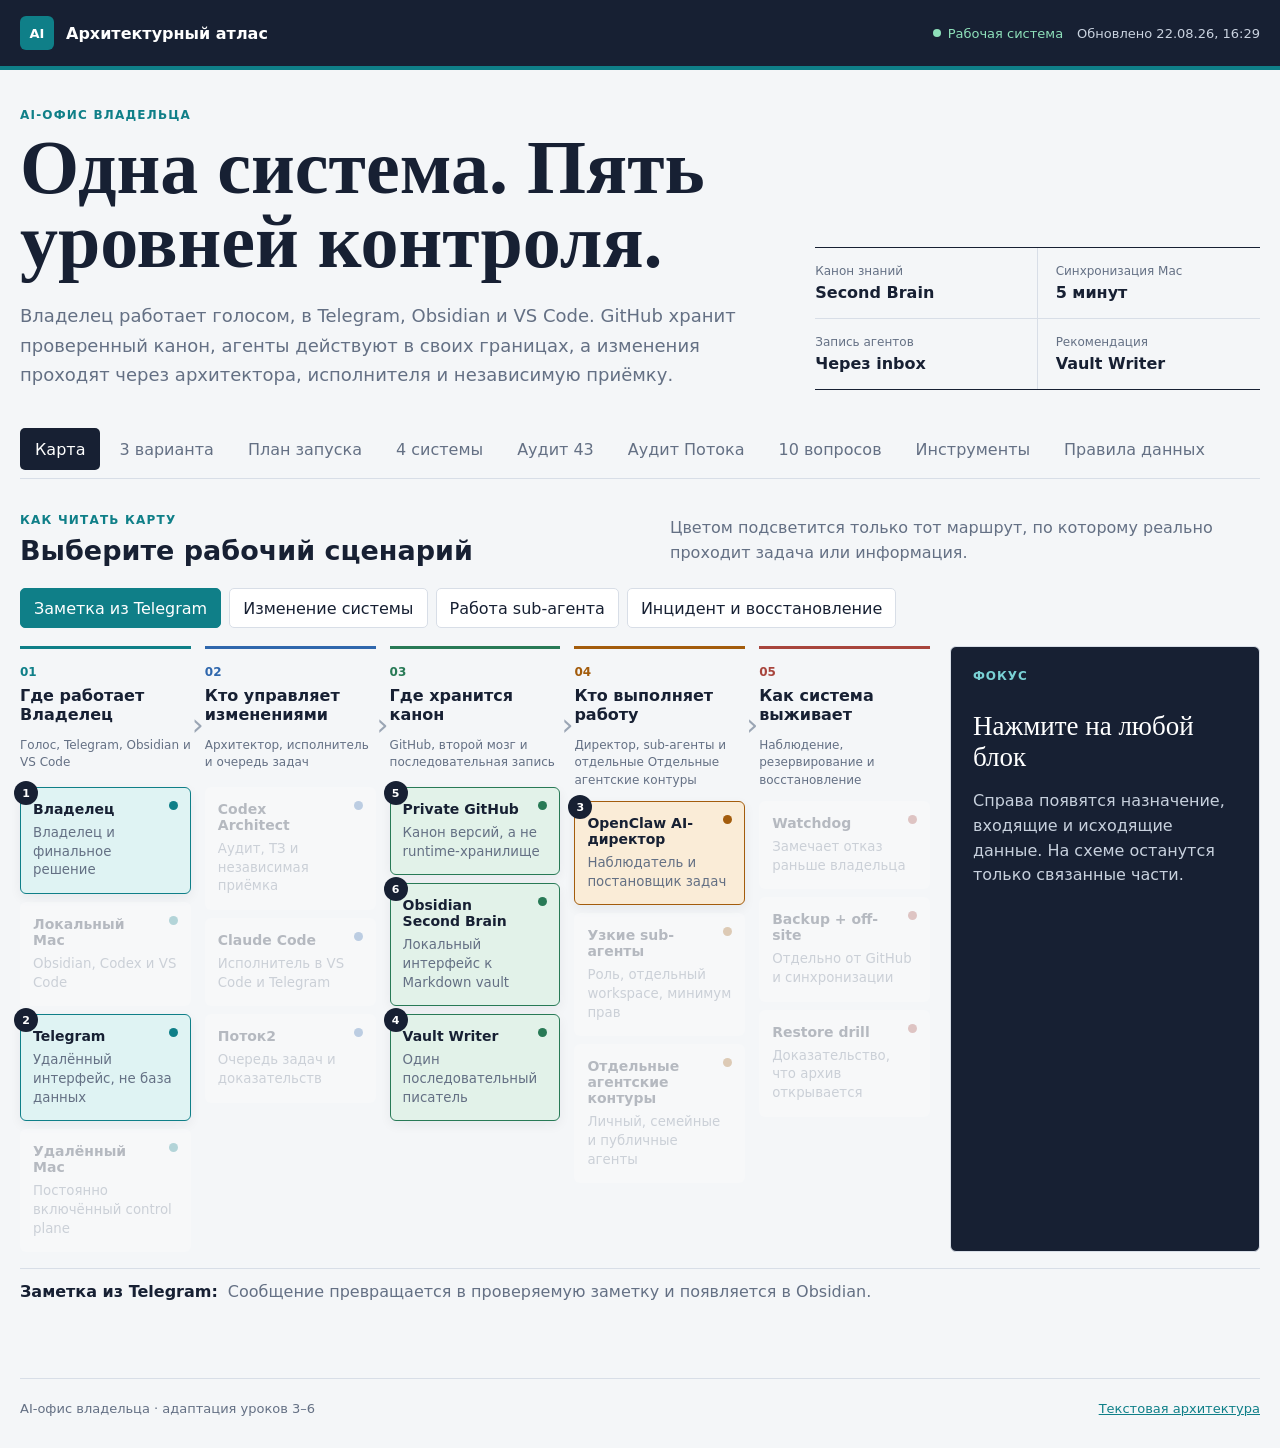
==== commit c461fb00: "chore: refresh Potok audit dashboard" ====
--- a/index.html
+++ b/index.html
@@ -281,7 +281,7 @@
   </footer>
 
   <script id="architecture-data" type="application/json">{"schema_version": 3, "updated_on": "2026-07-21", "recommended_option": "controlled_writer", "groups": [{"id": "interfaces", "label": "Где работает Владелец", "number": "01", "summary": "Голос, Telegram, Obsidian и VS Code"}, {"id": "control", "label": "Кто управляет изменениями", "number": "02", "summary": "Архитектор, исполнитель и очередь задач"}, {"id": "knowledge", "label": "Где хранится канон", "number": "03", "summary": "GitHub, второй мозг и последовательная запись"}, {"id": "runtime", "label": "Кто выполняет работу", "number": "04", "summary": "Директор, sub-агенты и отдельные Отдельные агентские контуры"}, {"id": "resilience", "label": "Как система выживает", "number": "05", "summary": "Наблюдение, резервирование и восстановление"}], "nodes": [{"id": "owner", "label": "Владелец", "group": "interfaces", "kind": "human", "status": "live", "short": "Владелец и финальное решение", "details": "Формулирует задачи голосом или текстом, подтверждает значимые решения и принимает результат. Не должен вручную пересылать данные между агентами.", "writes": ["задачи", "решения", "заметки"], "reads": ["статусы", "отчёты", "архитектуру"]}, {"id": "local-mac", "label": "Локальный Mac", "group": "interfaces", "kind": "device", "status": "live", "short": "Obsidian, Codex и VS Code", "details": "Главное рабочее место. Здесь открыт канонический Obsidian vault, Codex проектирует и принимает, Claude Code в VS Code выполняет утверждённые изменения.", "writes": ["локальные заметки", "ветки Git"], "reads": ["GitHub main", "agent inbox"]}, {"id": "telegram", "label": "Telegram", "group": "interfaces", "kind": "channel", "status": "live", "short": "Удалённый интерфейс, не база данных", "details": "Через Telegram Владелец ставит задачи и получает ответы. Сообщения, которые нужно сохранить, превращаются в структурированные записи через inbox, а не остаются единственной копией в чате.", "writes": ["входящие запросы"], "reads": ["ответы", "уведомления"]}, {"id": "remote-mac", "label": "Удалённый Mac", "group": "interfaces", "kind": "device", "status": "planned", "short": "Постоянно включённый control plane", "details": "Держит runner, watchdog и отдельные worktree. Продолжает контроль, когда локальный Mac выключен, но не становится вторым неконтролируемым писателем в main.", "writes": ["ветки", "отчёты"], "reads": ["очередь", "GitHub"]}, {"id": "codex", "label": "Codex Architect", "group": "control", "kind": "architect", "status": "live", "short": "Аудит, ТЗ и независимая приёмка", "details": "Проверяет факты, проектирует решение, задаёт критерии приёмки и не принимает отчёт исполнителя на слово.", "writes": ["ТЗ", "review", "решения"], "reads": ["источники", "diff", "evidence"]}, {"id": "claude", "label": "Claude Code", "group": "control", "kind": "engineer", "status": "live", "short": "Исполнитель в VS Code и Telegram", "details": "Выполняет утверждённое ТЗ, работает в отдельной ветке, прикладывает проверки и передаёт результат на независимую приёмку.", "writes": ["код", "документы", "отчёт"], "reads": ["ТЗ", "канон", "замечания review"]}, {"id": "potok2", "label": "Поток2", "group": "control", "kind": "orchestration", "status": "planned", "short": "Очередь задач и доказательств", "details": "Фиксирует задачу, владельца, исполнителя, reviewer, stop-gates и evidence. Автоматизирует передачу между Codex и Claude без ручного копирования сообщений.", "writes": ["case state", "handoff"], "reads": ["inbox", "reports"]}, {"id": "github", "label": "Private GitHub", "group": "knowledge", "kind": "canon", "status": "live", "short": "Канон версий, а не runtime-хранилище", "details": "Хранит код, архитектуру, governance и безопасные Markdown-знания. В main попадает только проверенный результат; секреты, БД, raw health и runtime state сюда не идут.", "writes": ["commits", "reviewed main"], "reads": ["branches", "pull requests"]}, {"id": "obsidian", "label": "Obsidian Second Brain", "group": "knowledge", "kind": "knowledge", "status": "live", "short": "Локальный интерфейс к Markdown vault", "details": "Vault канонический vault second-brain является локальным Git-репозиторием. Obsidian Git делает pull и commit-and-sync каждые пять минут на основном Mac.", "writes": ["заметки владельца"], "reads": ["GitHub main", "agent inbox"]}, {"id": "vault-writer", "label": "Vault Writer", "group": "knowledge", "kind": "control", "status": "recommended", "short": "Один последовательный писатель", "details": "Принимает новые заметки от удалённых агентов, проверяет allowlist и секреты, делает pull, атомарную запись, commit и push с retry. Убирает гонку нескольких писателей.", "writes": ["agent inbox", "audit metadata"], "reads": ["очередь заметок", "актуальный main"]}, {"id": "openclaw-director", "label": "OpenClaw AI-директор", "group": "runtime", "kind": "agent", "status": "live", "short": "Наблюдатель и постановщик задач", "details": "Собирает сигналы, считает KPI, готовит брифы и делегирует узким sub-агентам. Не редактирует production-конфиги и не перезапускает gateway.", "writes": ["брифы", "agent inbox"], "reads": ["разрешённые знания", "метрики"]}, {"id": "subagents", "label": "Узкие sub-агенты", "group": "runtime", "kind": "agent", "status": "planned", "short": "Роль, отдельный workspace, минимум прав", "details": "Исполняют конкретные бизнес-функции внутри одного trust boundary. Получают только необходимые инструменты, данные и бюджет.", "writes": ["результат роли", "отчёт"], "reads": ["узкий контекст"]}, {"id": "agent-contours", "label": "Отдельные агентские контуры", "group": "runtime", "kind": "agent", "status": "live", "short": "Личный, семейные и публичные агенты", "details": "Основной, семейные и публичные агенты остаются отдельными контурами, когда различаются пользователи, секреты, медицинские данные или blast radius.", "writes": ["runtime data", "redacted report"], "reads": ["свой workspace", "свои секреты"]}, {"id": "watchdog", "label": "Watchdog", "group": "resilience", "kind": "monitor", "status": "planned", "short": "Замечает отказ раньше владельца", "details": "Следит за gateway, очередями, пропущенными ответами, drift и резервными моделями. Создаёт инцидент, но не делает рискованный ремонт без политики.", "writes": ["incident", "health status"], "reads": ["логи без секретов", "smoke endpoints"]}, {"id": "backup", "label": "Backup + off-site", "group": "resilience", "kind": "backup", "status": "partial", "short": "Отдельно от GitHub и синхронизации", "details": "Архивирует runtime state, БД и разрешённые данные в независимое хранилище. GitHub хранит код и документы, но не заменяет backup production-данных.", "writes": ["immutable archive", "manifest"], "reads": ["allowlisted runtime data"]}, {"id": "restore", "label": "Restore drill", "group": "resilience", "kind": "verification", "status": "planned", "short": "Доказательство, что архив открывается", "details": "Периодически восстанавливает архив в изолированное место, проверяет manifest и фиксирует время восстановления. Наличие файла backup без restore-drill не считается защитой.", "writes": ["акт проверки"], "reads": ["backup archive", "checksums"]}], "node_guidance": {"owner": {"decision": "Владелец определяет цель и принимает продуктовые, финансовые и рискованные решения; техническую передачу между системами выполняет инфраструктура.", "risk": "Если владелец становится ручным транспортом сообщений, система перестаёт быть автономной и теряет историю решений.", "evidence": "Решение зафиксировано в задаче, есть критерии приёмки и финальный verdict владельца.", "question_ids": ["q4", "q9"]}, "local-mac": {"decision": "Локальный Mac остаётся удобным интерфейсом для голоса, Obsidian, Codex и VS Code, но не единственной точкой жизни системы.", "risk": "Сон, отключение питания или поломка Mac не должны останавливать watchdog, runtime и удалённую работу.", "evidence": "После выключения Mac серверные агенты продолжают отвечать, а изменения доступны через GitHub.", "question_ids": ["q6"]}, "telegram": {"decision": "Telegram используется как интерфейс постановки задач и уведомлений, но не как каноническое хранилище.", "risk": "Решение или файл останется только в длинном чате и не попадёт в базу знаний.", "evidence": "Сохранённое сообщение получает task id, источник и ссылку на заметку в vault.", "question_ids": ["q8"]}, "remote-mac": {"decision": "Удалённый Mac становится постоянно включённым control plane с отдельными worktree и ограниченными правами.", "risk": "Второй Mac начнёт независимо писать в main и создаст конфликты или неконтролируемый drift.", "evidence": "Runner работает после отключения локального Mac; запись идёт через ветку, inbox или Vault Writer.", "question_ids": ["q2", "q6"]}, "codex": {"decision": "Codex проектирует, формирует ТЗ, проверяет факты и независимо принимает работу исполнителя.", "risk": "Один агент одновременно реализует и принимает собственный результат без проверки evidence.", "evidence": "Есть отдельный review с фактическими проверками файлов, diff, smoke и production.", "question_ids": ["q4", "q9"]}, "claude": {"decision": "Claude Code выполняет утверждённое ТЗ в VS Code или Telegram и передаёт отчёт на независимое review.", "risk": "Исполнитель самовольно меняет архитектуру, production или stop-gates в ходе реализации.", "evidence": "Изменения соответствуют scope, тесты приложены, итог проверен другим агентом.", "question_ids": ["q4"]}, "potok2": {"decision": "Каждая межагентная работа получает единый case: задача, роли, stop-gates, статус и evidence.", "risk": "Ручная пересылка между чатами теряет контекст, актуальную версию и ответственность.", "evidence": "По case id восстанавливается полный путь: запрос → ТЗ → исполнение → review → решение.", "question_ids": ["q4", "q9"]}, "github": {"decision": "Private GitHub является каноном версий для кода, архитектуры, governance и разрешённых Markdown-знаний.", "risk": "В Git history попадут секреты, runtime-БД или приватные данные, которые сложно полностью удалить.", "evidence": "Protected main, review, secret scan, понятный commit и отсутствие запрещённых типов данных.", "question_ids": ["q1", "q2", "q7"]}, "obsidian": {"decision": "Obsidian является человеческим интерфейсом к локальному Markdown vault, синхронизированному через Git.", "risk": "Автосинхронизацию ошибочно принять за backup или разрешить нескольким устройствам конфликтно менять один файл.", "evidence": "Vault открывается без сети, история видна в Git, конфликт и восстановление проверены отдельно.", "question_ids": ["q1", "q3", "q8"]}, "vault-writer": {"decision": "Все удалённые агенты передают новые заметки одному последовательному writer через allowlisted inbox.", "risk": "Несколько агентов одновременно делают pull/edit/push и перетирают изменения друг друга.", "evidence": "Writer пишет атомарно, фиксирует автора и источник, делает secret scan и корректно обрабатывает conflict/retry.", "question_ids": ["q2", "q8"]}, "openclaw-director": {"decision": "AI-директор наблюдает, считает KPI, готовит брифы и делегирует; production-конфиги сам не меняет.", "risk": "Директор получает одновременно чтение недоверенных данных, доступ к секретам и право опасного действия.", "evidence": "Tool policy ограничена, действия директора видны в аудите, рискованные изменения уходят инженеру.", "question_ids": ["q5", "q7"]}, "subagents": {"decision": "Sub-агент создаётся для узкой роли внутри одного trust boundary и получает минимальный набор инструментов.", "risk": "Ради каждой функции разворачивается отдельный тяжёлый агент или, наоборот, один агент получает доступ ко всему.", "evidence": "У роли есть SOUL, workspace, tool allowlist, бюджет, KPI и маршрут эскалации.", "question_ids": ["q5"]}, "agent-contours": {"decision": "Отдельный отдельный агентский контур нужен при разных пользователях, секретах, медицинских данных или радиусе отказа.", "risk": "Семейные, публичные и личные данные смешиваются в одной памяти и одном наборе прав.", "evidence": "Раздельные credentials, workspace, allowlist пользователей, backup и healthcheck каждого контура.", "question_ids": ["q5", "q7"]}, "watchdog": {"decision": "Независимый watchdog обнаруживает молчание, таймауты, drift и отказ модели раньше владельца.", "risk": "Монитор зависит от того же gateway или той же модели, которую должен контролировать.", "evidence": "Тестовый отказ создаёт один инцидент, cooldown работает, восстановление подтверждается отдельным smoke.", "question_ids": ["q6", "q9"]}, "backup": {"decision": "Runtime, БД и private data архивируются отдельно от GitHub минимум в одну независимую off-site копию.", "risk": "Есть только локальный архив на том же диске или синхронизированная копия, повторяющая удаление.", "evidence": "Архив имеет manifest, checksum, ротацию, независимое местоположение и журнал выполнения.", "question_ids": ["q3", "q7"]}, "restore": {"decision": "Backup считается рабочим только после неразрушающего восстановления в изолированную директорию.", "risk": "Архив существует, но повреждён, зашифрован потерянным ключом или не содержит критичный state.", "evidence": "Зафиксированы дата drill, checksum, восстановленные компоненты, RPO и фактическое время RTO.", "question_ids": ["q3", "q9"]}}, "routes": [{"id": "knowledge-note", "label": "Заметка из Telegram", "description": "Сообщение превращается в проверяемую заметку и появляется в Obsidian.", "path": ["owner", "telegram", "openclaw-director", "vault-writer", "github", "obsidian", "owner"]}, {"id": "code-change", "label": "Изменение системы", "description": "Codex проектирует, Claude выполняет, Codex принимает, после чего изменение попадает в канон.", "path": ["owner", "codex", "potok2", "claude", "github", "codex", "owner"]}, {"id": "agent-delegation", "label": "Работа sub-агента", "description": "Директор выдаёт узкую задачу, sub-агент возвращает результат без доступа ко всей системе.", "path": ["owner", "telegram", "openclaw-director", "subagents", "vault-writer", "github", "obsidian"]}, {"id": "incident", "label": "Инцидент и восстановление", "description": "Watchdog создаёт инцидент, ремонт проходит через контролируемый цикл и проверяется восстановлением.", "path": ["watchdog", "potok2", "codex", "claude", "backup", "restore", "owner"]}], "options": [{"id": "course-direct", "number": "A", "label": "Точно по курсу", "verdict": "Только для пилота", "summary": "Mac, Claude и OpenClaw напрямую pull/push в main.", "advantages": ["Минимум компонентов", "Уже почти настроено", "Быстрый старт"], "risks": ["Конфликты нескольких писателей", "Случайная перезапись", "Широкие write-ключи"]}, {"id": "controlled_writer", "number": "B", "label": "Контролируемый writer", "verdict": "Рекомендуется", "summary": "Obsidian синхронизирует Mac, агенты пишут через inbox и одного writer.", "advantages": ["Один порядок записи", "Понятный автор и источник", "Review для канонических файлов"], "risks": ["Нужен небольшой сервис", "Нужно определить allowlist"]}, {"id": "obsidian-sync", "number": "C", "label": "Obsidian Sync + Git", "verdict": "Позже, если нужен mobile", "summary": "Obsidian Sync связывает устройства, Git работает как история с одного устройства.", "advantages": ["Удобный mobile", "E2E encryption", "Headless-клиент"], "risks": ["Подписка", "Дополнительный слой", "Нельзя смешивать sync-механизмы без правил"]}], "rollout": [{"id": "inventory", "number": "01", "title": "Назначить канонический vault", "detail": "Зафиксировать second-brain и классифицировать остальные vault без массового переноса.", "status": "next"}, {"id": "privacy", "number": "02", "title": "Закрыть privacy-гейт", "detail": "Добавить gitignore, исключить workspace/plugin state, секреты, БД, raw health и transcripts.", "status": "planned"}, {"id": "course", "number": "03", "title": "Перенести уроки 3–6", "detail": "Сгенерировать Obsidian-заметки: источник, точный конспект, наши решения, чек-лист и ссылки.", "status": "planned"}, {"id": "inbox", "number": "04", "title": "Развести входящие агентов", "detail": "Создать agent inbox и правило: новый файл можно, изменение канона только через review.", "status": "planned"}, {"id": "writer", "number": "05", "title": "Запустить Vault Writer", "detail": "Последовательная запись, secret-scan, pull, atomic write, commit, push и retry.", "status": "planned"}, {"id": "agents", "number": "06", "title": "Подключать по одному агенту", "detail": "Сначала OpenClaw, затем Claude Telegram, потом остальные контуры после smoke.", "status": "planned"}, {"id": "recovery", "number": "07", "title": "Проверить конфликт и восстановление", "detail": "Сымитировать одновременную правку, откат заметки и восстановление независимого backup.", "status": "planned"}], "lessons": [{"number": "03", "title": "Инфраструктура OpenClaw", "theme": "Сервер, Claude Code, MCP и базовые инструменты"}, {"number": "04", "title": "GitHub и вайб-кодинг", "theme": "SSH, GitHub CLI, Pages и дизайн-скиллы"}, {"number": "05", "title": "n8n и автоматизации", "theme": "Workflow, cron, интеграции и границы агентских контуров"}, {"number": "06", "title": "Claude Code в Telegram", "theme": "AI-офис, Obsidian vault, GitHub и sub-агенты"}], "course_systems": [{"id": "automation", "number": "01", "title": "n8n и автоматизации", "subtitle": "Детерминированные процессы, интеграции и cron", "purpose": "Вынести повторяемые API-операции, расписания, retry и преобразование данных из рассуждающего агента в наблюдаемый workflow.", "course": "Урок 5 разворачивает n8n, подключает Google, Telegram и OpenClaw, показывает workflow и cron jobs.", "adaptation": "Основной агент остаётся главным собеседником и принимает смысловые решения. n8n используется как исполнитель повторяемого процесса, а не как второй AI-директор.", "result": "Каждая автоматизация имеет owner, trigger, входы, выходы, retry, idempotency, лимит стоимости, alert и ручной fallback.", "chapters": [{"label": "Архитектура n8n в системе", "lesson": "05", "section": "02"}, {"label": "Google и OpenClaw", "lesson": "05", "section": "06"}, {"label": "OpenClaw → n8n → Telegram", "lesson": "05", "section": "07"}, {"label": "Workflow и cron jobs", "lesson": "05", "section": "09"}], "checklist_ids": ["A04", "A05", "A07", "A24", "A31", "A33"]}, {"id": "subagents", "number": "02", "title": "Разворачивание sub-агентов", "subtitle": "Роли, SOUL, workspace, skills, память и handoff", "purpose": "Создавать не множество одинаковых ботов, а одного директора и узких исполнителей с минимальными правами и измеримым результатом.", "course": "Часть 3 урока 6 проходит от контракта AI-директора до SOUL, Skills, Memory System и Heartbeats.", "adaptation": "Sub-агент живёт внутри общего trust boundary. При других пользователях, секретах или медицинских данных остаётся отдельный отдельный агентский контур.", "result": "У каждого агента есть роль, workspace, tool policy, бюджет, KPI, журнал, канал эскалации и независимый reviewer.", "chapters": [{"label": "Контракт AI-директора", "lesson": "06", "anchor": "part3-chapter-01"}, {"label": "Архитектура и границы", "lesson": "06", "anchor": "part3-chapter-02"}, {"label": "SOUL директора и sub-агента", "lesson": "06", "anchor": "part3-chapter-03"}, {"label": "Skills, память и Heartbeats", "lesson": "06", "anchor": "part3-chapter-04"}], "checklist_ids": ["A01", "A03", "A08", "A09", "A10", "A11"]}, {"id": "second-brain", "number": "03", "title": "Второй мозг", "subtitle": "Obsidian, GitHub, память и контролируемая запись", "purpose": "Дать владельцу и агентам общую проверяемую память в Markdown, которая доступна локально, имеет историю и не зависит от одного чата.", "course": "Часть 2 урока 6 связывает Obsidian vault, GitHub, Claude Code и OpenClaw; Memory System дополняет локальную память общим vault.", "adaptation": "На основном Mac работает Obsidian Git. Удалённые агенты не конкурируют за main, а пишут через inbox и одного Vault Writer.", "result": "У каждого знания есть источник, владелец, уровень доступа, дата свежести и commit; sync отделён от backup.", "chapters": [{"label": "Obsidian vault + GitHub", "lesson": "06", "anchor": "part2-chapter-01"}, {"label": "Claude и OpenClaw в одном vault", "lesson": "06", "anchor": "part2-chapter-02"}, {"label": "GitHub backup workspace", "lesson": "06", "anchor": "part3-bridge-github"}, {"label": "Двухуровневая Memory System", "lesson": "06", "anchor": "part3-chapter-05"}], "checklist_ids": ["A12", "A13", "A14", "A15", "A16", "A19"]}, {"id": "security", "number": "04", "title": "Безопасность и восстановление", "subtitle": "Identity, least privilege, мониторинг, backup и платежи", "purpose": "Ограничить blast radius каждого агента и сделать отказ, компрометацию или неоплаченную подписку обнаруживаемыми до остановки бизнеса.", "course": "Часть 4 урока 6 покрывает аудит, hardening сервера и защиту агента от prompt injection, опасных tools и memory poisoning.", "adaptation": "Security-аудит отделён от исправлений. Любая production-правка начинается с backup и заканчивается smoke; платежи контролируются как операционный риск.", "result": "Есть allowlist, secret store, deny-by-default, watchdog, off-site backup, restore-drill, реестр оплат и напоминания 14/7/3/1 день.", "chapters": [{"label": "Аудит глазами атакующего", "lesson": "06", "anchor": "part4-chapter-01"}, {"label": "Hardening сервера", "lesson": "06", "anchor": "part4-chapter-02"}, {"label": "Безопасность агента", "lesson": "06", "anchor": "part4-chapter-03"}, {"label": "MCP security practices", "external_href": "https://modelcontextprotocol.io/docs/tutorials/security/security_best_practices"}], "checklist_ids": ["A20", "A21", "A22", "A23", "A28", "A29", "A34", "A35"]}], "audit_projects": [{"id": "agent-main", "label": "Основной агент"}, {"id": "openclaw-director", "label": "OpenClaw AI-директор"}, {"id": "family-bot-a", "label": "Family Bot A"}, {"id": "family-bot-b", "label": "Family Bot B"}, {"id": "family-bot-c", "label": "Family Bot C"}, {"id": "ai-directorate", "label": "AI-директорат"}, {"id": "new-project", "label": "Новый проект"}], "audit_categories": [{"id": "governance", "number": "01", "label": "Каркас и управление"}, {"id": "models", "number": "02", "label": "Модели и провайдеры"}, {"id": "agents", "number": "03", "label": "Агенты и sub-агенты"}, {"id": "knowledge", "number": "04", "label": "Второй мозг"}, {"id": "git", "number": "05", "label": "GitHub и синхронизация"}, {"id": "security", "number": "06", "label": "Безопасность"}, {"id": "monitoring", "number": "07", "label": "Мониторинг и удалённый ремонт"}, {"id": "backup", "number": "08", "label": "Backup и восстановление"}, {"id": "cadence", "number": "09", "label": "Cron и развитие"}, {"id": "billing", "number": "10", "label": "Платежи и лимиты"}], "audit_items": [{"id": "A01", "layer": "base", "category": "governance", "title": "Назначены владелец и цель", "question": "Понятно, кто принимает финальное решение и какую бизнес-задачу решает агент?", "expected_evidence": "Owner, scope и KPI зафиксированы в README/TЗ.", "cadence": "при создании", "verifiability": "human"}, {"id": "A02", "layer": "base", "category": "governance", "title": "Карта источников истины", "question": "Для кода, знаний, runtime, секретов и задач определён ровно один канон?", "expected_evidence": "Design ownership map: спроектированная карта канонов без двух равноправных writers. Уровень проектирования; не использовать evidence A14/A19.", "cadence": "ежеквартально", "verifiability": "human"}, {"id": "A03", "layer": "base", "category": "governance", "title": "Роли и stop-gates", "question": "Разделены архитектор, исполнитель, reviewer и действия, требующие владельца?", "expected_evidence": "Role contract и список production/auth/destructive gates.", "cadence": "при изменении ролей", "verifiability": "human"}, {"id": "A04", "layer": "base", "category": "models", "title": "Primary и fallback модели", "question": "Зафиксированы фактические model id, provider и порядок fallback?", "expected_evidence": "Config snapshot без секретов + live model footer/probe.", "cadence": "еженедельно", "verifiability": "machine"}, {"id": "A05", "layer": "base", "category": "models", "title": "Провайдеры проходят smoke", "question": "OpenAI/Codex/OpenRouter отвечают, а expired token и billing error обнаруживаются?", "expected_evidence": "Provider availability: tool-free probes каждого провайдера с latency и кодом ошибки. Не использовать тот же артефакт, что в A07.", "cadence": "ежедневно", "verifiability": "machine"}, {"id": "A06", "layer": "base", "category": "models", "title": "Бюджет и лимиты модели", "question": "Есть месячный бюджет, threshold, rate limit и запрет бесконечных retries?", "expected_evidence": "Budget policy и alert thresholds без API-ключей.", "cadence": "еженедельно", "verifiability": "hybrid"}, {"id": "A07", "layer": "base", "category": "models", "title": "Timeout и fallback проверены", "question": "Зависшая модель не блокирует ответ на 10 минут и безопасно переключается?", "expected_evidence": "Real failover drill: журнал учения с timeout, retry cap и фактическим переключением на fallback. Отдельный артефакт от probe A05.", "cadence": "ежемесячно", "verifiability": "hybrid"}, {"id": "A08", "layer": "base", "category": "agents", "title": "SOUL и роль актуальны", "question": "Агент знает аудиторию, тон, обязанности, запреты и эскалацию?", "expected_evidence": "SOUL/IDENTITY review + тестовые сценарии.", "cadence": "ежемесячно", "verifiability": "human"}, {"id": "A09", "layer": "base", "category": "agents", "title": "Workspace изолирован", "question": "У агента отдельные workspace, memory, sessions и credentials?", "expected_evidence": "Config paths и permission check без содержимого секретов.", "cadence": "при deploy", "verifiability": "machine"}, {"id": "A10", "layer": "base", "category": "agents", "title": "Минимальный toolset", "question": "Включены только нужные skills/MCP/tools, опасные действия deny-by-default?", "expected_evidence": "Tool inventory и negative tests.", "cadence": "ежемесячно", "verifiability": "hybrid"}, {"id": "A11", "layer": "base", "category": "agents", "title": "Handoff sub-агентов", "question": "Делегирование передаёт узкий контекст, результат, cost и статус обратно директору?", "expected_evidence": "Тестовый case со сквозным task id.", "cadence": "при новой роли", "verifiability": "hybrid"}, {"id": "A12", "layer": "base", "category": "knowledge", "title": "Назначен канонический vault", "question": "Понятно, где находится второй мозг и кто его открывает локально?", "expected_evidence": "Vault path, remote и owner зафиксированы приватно.", "cadence": "при миграции", "verifiability": "human"}, {"id": "A13", "layer": "base", "category": "knowledge", "title": "Разделена память", "question": "MEMORY, daily notes, знания и runtime state не смешаны в одном файле?", "expected_evidence": "Memory map и retention policy.", "cadence": "ежемесячно", "verifiability": "hybrid"}, {"id": "A14", "layer": "base", "category": "knowledge", "title": "Inbox и один writer", "question": "Удалённые агенты создают заметки через inbox, а не конкурируют за main?", "expected_evidence": "Runtime single-writer enforcement: writer log с author/source/task id, рабочий inbox и отсутствие прямых записей в main. Уровень runtime; не использовать evidence A02/A19.", "cadence": "еженедельно", "verifiability": "hybrid"}, {"id": "A15", "layer": "base", "category": "knowledge", "title": "Классификация и свежесть", "question": "У заметок есть источник, privacy class, дата и правило обновления?", "expected_evidence": "Frontmatter sample и stale-content report.", "cadence": "еженедельно", "verifiability": "machine"}, {"id": "A16", "layer": "base", "category": "git", "title": "Private GitHub подключён", "question": "Локальный канон имеет корректный private remote и понятную ветку main?", "expected_evidence": "git remote/status без credential URL.", "cadence": "при создании", "verifiability": "machine"}, {"id": "A17", "layer": "base", "category": "git", "title": "Gitignore и secret scan", "question": "Env, keys, DB, sessions, logs и private health исключены до первого push?", "expected_evidence": "Pre-push secret hygiene: gitignore tests и secret scan с нулём findings до push. Контур «до Git»; runtime-изоляция — A21.", "cadence": "каждый commit", "verifiability": "machine"}, {"id": "A18", "layer": "base", "category": "git", "title": "Review защищает main", "question": "Изменение канона проходит diff и независимую приёмку?", "expected_evidence": "Branch/PR/review или эквивалентный review report.", "cadence": "каждое изменение", "verifiability": "human"}, {"id": "A19", "layer": "base", "category": "git", "title": "Синхронизация переживает конфликт", "question": "Pull-before-push, retries и конфликт двух писателей протестированы без перезаписи?", "expected_evidence": "Conflict drill: протокол теста одновременной записи двух писателей с восстановленной историей. Уровень учений; не использовать evidence A02/A14.", "cadence": "ежеквартально", "verifiability": "hybrid"}, {"id": "A20", "layer": "base", "category": "security", "title": "Identity и allowlist", "question": "Писать агенту и нажимать callbacks могут только разрешённые пользователи?", "expected_evidence": "Positive/negative auth smoke.", "cadence": "ежемесячно", "verifiability": "hybrid"}, {"id": "A21", "layer": "base", "category": "security", "title": "Секреты вне документов", "question": "Токены живут в env/secret store, имеют rotation owner и не выводятся в логи?", "expected_evidence": "Runtime/log secret isolation: секреты в env/secret store, redacted config audit и отсутствие секретов в логах. Контур «в runtime»; pre-push гигиена — A17.", "cadence": "ежемесячно", "verifiability": "hybrid"}, {"id": "A22", "layer": "base", "category": "security", "title": "Prompt injection containment", "question": "Недоверенный web/файл не может одновременно читать секреты и выполнять опасное действие?", "expected_evidence": "Tool policy, sandbox и red-team scenarios.", "cadence": "ежемесячно", "verifiability": "human"}, {"id": "A23", "layer": "base", "category": "security", "title": "Least privilege runtime", "question": "Сервис не работает под избыточным root и права файлов соответствуют процессу?", "expected_evidence": "Process uid, ownership и allowed operations.", "cadence": "при deploy", "verifiability": "machine"}, {"id": "A24", "layer": "base", "category": "monitoring", "title": "Healthcheck и latency", "question": "Проверяются gateway, модель, очередь, диск и время ответа?", "expected_evidence": "Status snapshot и thresholds.", "cadence": "каждые 5 минут", "verifiability": "machine"}, {"id": "A25", "layer": "base", "category": "monitoring", "title": "Watchdog пропущенных ответов", "question": "Молчание или delivery error обнаруживается без участия того же агента?", "expected_evidence": "Incident detected: synthetic failure создаёт ровно один инцидент с cooldown. Только обнаружение; доставка — A26.", "cadence": "постоянно", "verifiability": "hybrid"}, {"id": "A26", "layer": "base", "category": "monitoring", "title": "Инцидент приходит владельцу", "question": "Alert содержит контур, симптом, время, авто-действие и безопасную команду проверки?", "expected_evidence": "Alert delivered and readable: тестовый owner-DM доставлен и содержит контур, симптом, время и безопасную команду проверки. Только доставка; обнаружение — A25.", "cadence": "ежемесячный drill", "verifiability": "hybrid"}, {"id": "A27", "layer": "base", "category": "monitoring", "title": "Удалённый архитектор может восстановить", "question": "При выключенном локальном Mac есть доступ, runbook и узкие права для диагностики/ремонта?", "expected_evidence": "Recovery drill с телефона/удалённого Mac и отчёт.", "cadence": "до отпуска и ежемесячно", "verifiability": "hybrid"}, {"id": "A28", "layer": "base", "category": "backup", "title": "Ежедневный off-site backup", "question": "Код, runtime, DB и private data покрыты разными allowlisted архивами?", "expected_evidence": "Последний archive, manifest, checksum и второе местоположение.", "cadence": "ежедневно", "verifiability": "machine"}, {"id": "A29", "layer": "base", "category": "backup", "title": "Restore-drill доказан", "question": "Архив реально восстановлен в изолированное место и критичные файлы открываются?", "expected_evidence": "Дата drill, RPO, RTO и результат проверки.", "cadence": "ежемесячно", "verifiability": "hybrid"}, {"id": "A30", "layer": "base", "category": "backup", "title": "Backup сам мониторится", "question": "Ошибка cron, нехватка диска или потерянный encryption key создают alert?", "expected_evidence": "Failed-job simulation, retention и key escrow check.", "cadence": "еженедельно", "verifiability": "machine"}, {"id": "A31", "layer": "base", "category": "cadence", "title": "Ежедневный операционный обзор", "question": "Сводятся failures, missed replies, overdue tasks, модель, backup и критичные балансы?", "expected_evidence": "Один короткий daily brief владельцу.", "cadence": "ежедневно", "verifiability": "hybrid"}, {"id": "A32", "layer": "base", "category": "cadence", "title": "Еженедельное ретро агента", "question": "Проверяются KPI, ошибки, drift, skills, расходы и одно улучшение?", "expected_evidence": "Weekly report с action owner и сроком.", "cadence": "еженедельно", "verifiability": "hybrid"}, {"id": "A33", "layer": "base", "category": "cadence", "title": "Cron не дублируется и не устаревает", "question": "У каждого job есть owner, timezone, destination, cooldown и дата пересмотра?", "expected_evidence": "Cron registry + duplicate/stale audit.", "cadence": "еженедельно", "verifiability": "machine"}, {"id": "A34", "layer": "base", "category": "billing", "title": "Реестр подписок и серверов", "question": "Для модели, VPS, домена и SaaS записаны сумма, валюта, дата, способ оплаты и владелец?", "expected_evidence": "Приватный billing register без реквизитов на публичной странице.", "cadence": "ежемесячно", "verifiability": "hybrid"}, {"id": "A35", "layer": "base", "category": "billing", "title": "Баланс и продление предупреждаются", "question": "Есть alerts за 14/7/3/1 день и при снижении баланса ниже порога?", "expected_evidence": "Тестовое напоминание и маршрут эскалации при неоплате.", "cadence": "ежедневная проверка", "verifiability": "hybrid"}, {"id": "A36", "layer": "advanced", "category": "git", "title": "Deploy соответствует runtime", "question": "Код и конфиг, которые сейчас исполняются, совпадают с проверенным git-каноном?", "expected_evidence": "Сравнение commit/checksum деплоя с каноном: hash исполняемого релиза равен hash канона; список отклонений пуст или объяснён.", "cadence": "еженедельно", "verifiability": "machine"}, {"id": "A37", "layer": "advanced", "category": "governance", "title": "Права на публикуемый контент", "question": "Всё, что уходит в public, принадлежит нам или имеет явное разрешение на публикацию?", "expected_evidence": "Реестр публикуемых материалов с источником и правовым статусом; в public-сборке нет чужих материалов без разрешения.", "cadence": "перед каждой публикацией", "verifiability": "human"}, {"id": "A38", "layer": "advanced", "category": "git", "title": "Версионированный релиз и откат", "question": "Каждый релиз версионирован, а откат на предыдущую версию реально проверен?", "expected_evidence": "Release manifest/tag и журнал протестированного rollback с датой и результатом.", "cadence": "каждый релиз", "verifiability": "hybrid"}, {"id": "A39", "layer": "advanced", "category": "security", "title": "Происхождение и версии зависимостей", "question": "Для каждого MCP/skill/пакета известны источник, зафиксированная версия и ответственный за обновление?", "expected_evidence": "Реестр зависимостей: источник, pinned версия, owner обновления; lockfile или его эквивалент.", "cadence": "ежемесячно", "verifiability": "hybrid"}, {"id": "A40", "layer": "advanced", "category": "governance", "title": "Процедура вывода агента", "question": "Есть процедура decommission: отзыв токенов, снятие cron, судьба данных и workspace?", "expected_evidence": "Документированная процедура decommission, применимая к текущему набору токенов, cron и данных агента.", "cadence": "ежеквартально", "verifiability": "human"}, {"id": "A41", "layer": "advanced", "category": "knowledge", "title": "Retention и удаление данных", "question": "Для health-данных, transcripts и переписок определены срок хранения и процедура удаления?", "expected_evidence": "Retention policy с классами данных и сроками; подтверждение фактического удаления просроченного.", "cadence": "ежеквартально", "verifiability": "hybrid"}, {"id": "A42", "layer": "advanced", "category": "monitoring", "title": "Журнал действий агента", "question": "Действия агента восстановимы постфактум: кто, что, когда и по чьей задаче?", "expected_evidence": "Action/audit log с автором, task id и временем; выборочная реконструкция одного дня.", "cadence": "ежемесячно", "verifiability": "hybrid"}, {"id": "A43", "layer": "advanced", "category": "billing", "title": "Стоимость агента и задачи", "question": "Известна фактическая стоимость конкретного агента и типовой задачи?", "expected_evidence": "Cost report по агенту за период, стоимость типовой задачи и порог алерта при превышении.", "cadence": "ежемесячно", "verifiability": "hybrid"}], "questions": [{"id": "q1", "number": "01", "question": "Где находится единственный источник истины?", "answer": "Для версий кода и разрешённых знаний — private GitHub. Obsidian показывает локальную копию Markdown, а runtime-сервер хранит живое состояние, которое не считается каноном кода.", "fact": "Один объект не должен иметь два равноправных канона. У каждого класса данных заранее назначается владелец и место хранения.", "related_nodes": ["github", "obsidian"], "sources": [{"label": "GitHub: protected branches", "href": "https://docs.github.com/en/repositories/configuring-branches-and-merges-in-your-repository/managing-protected-branches/about-protected-branches"}, {"label": "Obsidian: vault — локальная папка", "href": "https://help.obsidian.md/vault"}]}, {"id": "q2", "number": "02", "question": "Кто имеет право менять канон и как исключить конфликты?", "answer": "Владелец пишет через Obsidian на основном Mac. Удалённые агенты создают материалы в своём inbox или ветке, а один Vault Writer последовательно переносит проверенное в канон.", "fact": "Пятиминутный pull/push не предотвращает гонки двух писателей. Нужны single-writer, branch/review и явная обработка conflict.", "related_nodes": ["remote-mac", "github", "vault-writer"], "sources": [{"label": "Obsidian Git: automatic sync", "href": "https://publish.obsidian.md/git-doc/Features"}, {"label": "GitHub: pull request reviews", "href": "https://docs.github.com/en/pull-requests/collaborating-with-pull-requests/reviewing-changes-in-pull-requests/about-pull-request-reviews"}]}, {"id": "q3", "number": "03", "question": "Почему синхронизация каждые пять минут не является backup?", "answer": "Sync быстро распространяет и полезные изменения, и ошибочное удаление. Backup должен быть независимым, версионированным и регулярно проверяться восстановлением.", "fact": "Наличие архива не доказывает восстановимость: нужен restore-drill с checksum, RPO и RTO.", "related_nodes": ["obsidian", "backup", "restore"], "sources": [{"label": "Obsidian: backup your files", "href": "https://help.obsidian.md/backup"}]}, {"id": "q4", "number": "04", "question": "Как разделены роли владельца, Codex и Claude Code?", "answer": "Владелец принимает значимые решения. Codex проводит аудит, пишет ТЗ и принимает. Claude Code реализует утверждённый scope и прикладывает evidence.", "fact": "Исполнитель не считается независимым reviewer собственной работы. Финальный verdict опирается на повторную фактическую проверку.", "related_nodes": ["owner", "codex", "claude", "potok2"], "sources": []}, {"id": "q5", "number": "05", "question": "Когда нужен sub-агент, а когда отдельный отдельный агентский контур?", "answer": "Sub-агент подходит для узкой роли внутри одного владельца данных и trust boundary. Отдельный контур нужен при других пользователях, секретах, приватных данных или независимом радиусе отказа.", "fact": "Граница безопасности важнее организационного названия роли: разные секреты и аудитории нельзя объединять только ради экономии серверов.", "related_nodes": ["openclaw-director", "subagents", "agent-contours"], "sources": [{"label": "OpenClaw: skills", "href": "https://docs.openclaw.ai/tools/skills"}, {"label": "MCP: security best practices", "href": "https://modelcontextprotocol.io/docs/tutorials/security/security_best_practices"}]}, {"id": "q6", "number": "06", "question": "Что продолжает работать, если локальный Mac выключен?", "answer": "Runtime агентов, watchdog и очередь должны жить на постоянно доступных узлах. Удалённый Mac даёт инженерный control plane, а GitHub — доступ к проверенному канону.", "fact": "Локальный Mac остаётся удобным интерфейсом, но не должен быть единственной точкой мониторинга, ремонта или хранения.", "related_nodes": ["local-mac", "remote-mac", "watchdog"], "sources": []}, {"id": "q7", "number": "07", "question": "Какие данные никогда не попадают в GitHub и обычный Obsidian vault?", "answer": "Токены, cookies, auth profiles, БД, sessions, runtime logs, raw health, медицинские документы и полные приватные переписки.", "fact": "Удаление секрета из последнего коммита недостаточно: он может остаться в истории и клонах, поэтому действует prevent-first secret scan.", "related_nodes": ["github", "openclaw-director", "agent-contours", "backup"], "sources": [{"label": "GitHub: removing sensitive data", "href": "https://docs.github.com/en/authentication/keeping-your-account-and-data-secure/removing-sensitive-data-from-a-repository"}]}, {"id": "q8", "number": "08", "question": "Как сообщение из Telegram превращается в заметку Obsidian?", "answer": "Агент классифицирует запрос, создаёт структурированную запись в allowlisted inbox, Vault Writer проверяет её и коммитит, после чего Obsidian Git подтягивает main.", "fact": "Telegram остаётся входным каналом. Каноническая запись получает автора, источник, время, task id и commit id.", "related_nodes": ["telegram", "vault-writer", "obsidian"], "sources": [{"label": "Obsidian Git documentation", "href": "https://publish.obsidian.md/git-doc/"}]}, {"id": "q9", "number": "09", "question": "Как доказать, что система действительно работает?", "answer": "Не по сообщению агента, а по evidence: diff, автоматические тесты, smoke, production-проверка, метрики watchdog и отдельный restore-drill.", "fact": "Каждый критичный контур должен иметь наблюдаемый success signal и проверяемый failure scenario.", "related_nodes": ["codex", "potok2", "watchdog", "restore"], "sources": [{"label": "Playwright", "href": "https://github.com/microsoft/playwright"}]}, {"id": "q10", "number": "10", "question": "Как превращать новый урок в рабочую систему, а не в склад текста?", "answer": "Сохранять неизменный HTML и checksum, создавать точный Markdown, отдельно вести аудит и решение, затем обновлять чек-лист, модель архитектуры и evidence.", "fact": "Авторский материал, наша критика и фактическое состояние системы — три разных слоя; смешивание делает знания недостоверными.", "related_nodes": ["codex", "github", "obsidian"], "sources": []}], "toolkit": [{"id": "frontend-design", "type": "Skill", "name": "frontend-design", "status": "installed", "verdict": "Использовать постоянно для сайта", "value": "Заставляет выбрать осознанное визуальное направление и доводить интерфейс до production-качества вместо типового AI-шаблона.", "use_when": "Новая страница, крупная переработка композиции, типографики, цвета и интеракций.", "risk": "Не заменяет UX-логику, факты и проверку адаптивности.", "href": "https://github.com/anthropics/skills/blob/main/skills/frontend-design/SKILL.md"}, {"id": "course-to-system", "type": "Project skill", "name": "course-to-system", "status": "installed", "verdict": "Канон работы с курсом", "value": "Разделяет оригинал урока, точный Markdown, аудит, наше решение, чек-лист и evidence.", "use_when": "Каждый новый урок, обновление курса или архитектурное решение на его основе.", "risk": "Без валидатора можно создать красивый, но неполный конспект.", "href": "docs/execution-policy.md"}, {"id": "context7", "type": "MCP", "name": "Context7", "status": "active", "verdict": "Оставить активным", "value": "Подтягивает актуальную версионную документацию библиотек и снижает риск выдуманных API.", "use_when": "Реализация на конкретном framework, библиотеке или API; не для продуктовой архитектуры.", "risk": "Документы в индексе добавляет сообщество; важные решения всё равно сверяются с первичным источником.", "href": "https://github.com/upstash/context7"}, {"id": "playwright", "type": "QA", "name": "Playwright", "status": "active", "verdict": "Использовать как обязательный acceptance", "value": "Проверяет реальную страницу в браузере: маршруты, клики, desktop/mobile, console errors и переполнение.", "use_when": "После каждой значимой правки интерфейса и перед публикацией.", "risk": "MCP не является security boundary; для нашего сайта достаточно локального CLI с ограниченными origin.", "href": "https://github.com/microsoft/playwright-mcp"}, {"id": "figma-mcp", "type": "MCP", "name": "Figma MCP", "status": "optional", "verdict": "Подключать после появления Figma-файла", "value": "Передаёт агенту структуру Figma/ FigJam и помогает держать код согласованным с макетом и компонентами.", "use_when": "Когда архитектуру будем совместно править в Figma или FigJam, а не только в HTML.", "risk": "Нужен отдельный внешний контур и контроль того, какие внутренние схемы отправляются в Figma.", "href": "https://help.figma.com/hc/en-us/articles/35281385065751-Figma-MCP-collection-Compare-Figma-s-remote-and-desktop-MCP-servers"}, {"id": "mermaid-mcp", "type": "MCP", "name": "Mermaid Chart MCP", "status": "optional", "verdict": "Только для публичных документационных схем", "value": "Валидирует Mermaid и создаёт PNG/SVG и редактируемые ссылки для презентаций.", "use_when": "Нужна переносимая sequence/C4/flowchart-схема в документации или презентации.", "risk": "Текст схемы уходит внешнему сервису; внутренние узлы и секретные детали туда не отправляем.", "href": "https://mermaid.ai/docs/ai/mcp-server"}, {"id": "github-mcp", "type": "MCP", "name": "GitHub MCP", "status": "not-needed", "verdict": "Пока не устанавливать", "value": "Удобен для issues, pull requests, code search и Actions прямо из агента.", "use_when": "Когда ручные gh-команды станут узким местом и будет определён минимальный toolset.", "risk": "Широкий GitHub toolset увеличивает blast radius; сейчас gh CLI уже закрывает задачу.", "href": "https://docs.github.com/en/copilot/how-tos/provide-context/use-mcp-in-your-ide/configure-toolsets"}], "design_prompts": [{"title": "Детализировать один узел", "text": "Разбери узел архитектуры как инженерный контракт: цель, владелец, входы, выходы, источник истины, разрешённые действия, stop-gates, главный риск, failure scenario, метрики и evidence. Не добавляй факты без источника."}, {"title": "Критика всей архитектуры", "text": "Проведи adversarial review архитектуры. Найди single points of failure, несколько равноправных writers, чрезмерные права, незащищённые секреты, циклы синхронизации, неподтверждённые backup и места, где владелец остаётся ручным транспортом."}, {"title": "Перерисовать визуал", "text": "Используй frontend-design. Сохрани фактическую модель данных, но предложи более ясную композицию для владельца бизнеса: сценарии вместо клубка линий, progressive disclosure, явные статусы, риски и доказательства. Проверь mobile и accessibility."}, {"title": "Приёмка страницы", "text": "Не доверяй отчёту. Открой production через Playwright, проверь desktop/mobile, все вкладки, интерактивные узлы, ссылки, отсутствие horizontal overflow и console errors. Сверь публичный текст с JSON-моделью и проверь отсутствие локальных путей и секретов."}]}</script>
-  <script id="potok-audit-data" type="application/json">{"audits": [{"completed_at": "2026-08-22T09:23:39Z", "contour": "agents", "focus": "general", "id": "AUD-001", "model_seconds": 603.3, "origin": null, "outcome": "NEEDS_FIX", "parallel": true, "reviewers": [{"duration_seconds": 350.1, "error_class": null, "model": "Claude", "model_version": "opus", "reviewer": "claude", "value_reason": "Нашёл причину остановить приёмку", "value_score": 9, "verdict": "NEEDS_FIX"}, {"duration_seconds": 253.2, "error_class": null, "model": "Kimi", "model_version": "kimi-code/k3", "reviewer": "kimi", "value_reason": "Нашёл причину остановить приёмку", "value_score": 9, "verdict": "NEEDS_FIX"}], "value_reason": "Нашёл причину остановить приёмку", "value_score": 9, "wall_seconds": 350.1}, {"completed_at": "2026-08-21T08:06:20Z", "contour": "other", "focus": "general", "id": "AUD-002", "model_seconds": 474.3, "origin": null, "outcome": "NEEDS_FIX", "parallel": true, "reviewers": [{"duration_seconds": 304.9, "error_class": null, "model": "Claude", "model_version": "opus", "reviewer": "claude", "value_reason": "Нашёл причину остановить приёмку", "value_score": 9, "verdict": "NEEDS_FIX"}, {"duration_seconds": 169.4, "error_class": null, "model": "Kimi", "model_version": "kimi-code/k3", "reviewer": "kimi", "value_reason": "Подтвердил результат и сохранил замечания", "value_score": 7, "verdict": "PASS_WITH_NOTES"}], "value_reason": "Нашёл причину остановить приёмку", "value_score": 9, "wall_seconds": 304.9}, {"completed_at": "2026-08-20T04:21:30Z", "contour": "agents", "focus": "general", "id": "AUD-003", "model_seconds": 472.2, "origin": null, "outcome": "PASS_WITH_NOTES", "parallel": true, "reviewers": [{"duration_seconds": 289.5, "error_class": null, "model": "Claude", "model_version": "opus", "reviewer": "claude", "value_reason": "Подтвердил результат и сохранил замечания", "value_score": 7, "verdict": "PASS_WITH_NOTES"}, {"duration_seconds": 182.7, "error_class": null, "model": "Kimi", "model_version": "kimi-code/k3", "reviewer": "kimi", "value_reason": "Подтвердил результат и сохранил замечания", "value_score": 7, "verdict": "PASS_WITH_NOTES"}], "value_reason": "Подтвердил результат и сохранил замечания", "value_score": 7, "wall_seconds": 289.5}, {"completed_at": "2026-08-20T04:02:01Z", "contour": "potok", "focus": "general", "id": "AUD-004", "model_seconds": 340.7, "origin": null, "outcome": "NEEDS_FIX", "parallel": true, "reviewers": [{"duration_seconds": 203.5, "error_class": null, "model": "Claude", "model_version": "opus", "reviewer": "claude", "value_reason": "Нашёл причину остановить приёмку", "value_score": 9, "verdict": "NEEDS_FIX"}, {"duration_seconds": 137.2, "error_class": null, "model": "Kimi", "model_version": "kimi-code/k3", "reviewer": "kimi", "value_reason": "Нашёл причину остановить приёмку", "value_score": 9, "verdict": "NEEDS_FIX"}], "value_reason": "Нашёл причину остановить приёмку", "value_score": 9, "wall_seconds": 203.5}, {"completed_at": "2026-08-20T04:00:05Z", "contour": "agents", "focus": "general", "id": "AUD-005", "model_seconds": 629.5, "origin": null, "outcome": "NEEDS_FIX", "parallel": true, "reviewers": [{"duration_seconds": 410.5, "error_class": null, "model": "Claude", "model_version": "opus", "reviewer": "claude", "value_reason": "Нашёл причину остановить приёмку", "value_score": 9, "verdict": "NEEDS_FIX"}, {"duration_seconds": 219.0, "error_class": null, "model": "Kimi", "model_version": "kimi-code/k3", "reviewer": "kimi", "value_reason": "Подтвердил результат и сохранил замечания", "value_score": 7, "verdict": "PASS_WITH_NOTES"}], "value_reason": "Нашёл причину остановить приёмку", "value_score": 9, "wall_seconds": 410.5}, {"completed_at": "2026-08-20T03:51:36Z", "contour": "agents", "focus": "general", "id": "AUD-006", "model_seconds": 454.2, "origin": null, "outcome": "NEEDS_FIX", "parallel": true, "reviewers": [{"duration_seconds": 235.2, "error_class": null, "model": "Claude", "model_version": "opus", "reviewer": "claude", "value_reason": "Нашёл причину остановить приёмку", "value_score": 9, "verdict": "NEEDS_FIX"}, {"duration_seconds": 219.0, "error_class": null, "model": "Kimi", "model_version": "kimi-code/k3", "reviewer": "kimi", "value_reason": "Нашёл причину остановить приёмку", "value_score": 9, "verdict": "NEEDS_FIX"}], "value_reason": "Нашёл причину остановить приёмку", "value_score": 9, "wall_seconds": 235.2}, {"completed_at": "2026-08-20T03:35:06Z", "contour": "agents", "focus": "general", "id": "AUD-007", "model_seconds": 625.6, "origin": null, "outcome": "NEEDS_FIX", "parallel": true, "reviewers": [{"duration_seconds": 400.8, "error_class": null, "model": "Claude", "model_version": "opus", "reviewer": "claude", "value_reason": "Нашёл причину остановить приёмку", "value_score": 9, "verdict": "NEEDS_FIX"}, {"duration_seconds": 224.8, "error_class": null, "model": "Kimi", "model_version": "kimi-code/k3", "reviewer": "kimi", "value_reason": "Независимо подтвердил результат", "value_score": 5, "verdict": "PASS"}], "value_reason": "Нашёл причину остановить приёмку", "value_score": 9, "wall_seconds": 400.9}, {"completed_at": "2026-08-19T21:30:24Z", "contour": "agents", "focus": "general", "id": "AUD-008", "model_seconds": 1246.8, "origin": null, "outcome": "NEEDS_FIX", "parallel": true, "reviewers": [{"duration_seconds": 606.6, "error_class": null, "model": "Claude", "model_version": "opus", "reviewer": "claude", "value_reason": "Подтвердил результат и сохранил замечания", "value_score": 7, "verdict": "PASS_WITH_NOTES"}, {"duration_seconds": 640.2, "error_class": null, "model": "Kimi", "model_version": "kimi-code/k3", "reviewer": "kimi", "value_reason": "Нашёл причину остановить приёмку", "value_score": 9, "verdict": "NEEDS_FIX"}], "value_reason": "Нашёл причину остановить приёмку", "value_score": 9, "wall_seconds": 640.2}, {"completed_at": "2026-08-19T20:49:34Z", "contour": "agents", "focus": "general", "id": "AUD-009", "model_seconds": 730.4, "origin": null, "outcome": "NEEDS_FIX", "parallel": true, "reviewers": [{"duration_seconds": 469.9, "error_class": null, "model": "Claude", "model_version": "opus", "reviewer": "claude", "value_reason": "Нашёл причину остановить приёмку", "value_score": 9, "verdict": "NEEDS_FIX"}, {"duration_seconds": 260.5, "error_class": null, "model": "Kimi", "model_version": "kimi-code/k3", "reviewer": "kimi", "value_reason": "Нашёл причину остановить приёмку", "value_score": 9, "verdict": "NEEDS_FIX"}], "value_reason": "Нашёл причину остановить приёмку", "value_score": 9, "wall_seconds": 469.9}, {"completed_at": "2026-08-19T20:09:39Z", "contour": "agents", "focus": "general", "id": "AUD-010", "model_seconds": 1334.1, "origin": null, "outcome": "NEEDS_FIX", "parallel": true, "reviewers": [{"duration_seconds": 411.4, "error_class": null, "model": "Claude", "model_version": "opus", "reviewer": "claude", "value_reason": "Нашёл причину остановить приёмку", "value_score": 9, "verdict": "NEEDS_FIX"}, {"duration_seconds": 922.7, "error_class": null, "model": "Kimi", "model_version": "kimi-code/k3", "reviewer": "kimi", "value_reason": "Нашёл причину остановить приёмку", "value_score": 9, "verdict": "NEEDS_FIX"}], "value_reason": "Нашёл причину остановить приёмку", "value_score": 9, "wall_seconds": 922.7}, {"completed_at": "2026-08-19T19:17:54Z", "contour": "agents", "focus": "general", "id": "AUD-011", "model_seconds": 336.9, "origin": null, "outcome": "NEEDS_FIX", "parallel": true, "reviewers": [{"duration_seconds": 259.5, "error_class": null, "model": "Claude", "model_version": "opus", "reviewer": "claude", "value_reason": "Нашёл причину остановить приёмку", "value_score": 9, "verdict": "NEEDS_FIX"}, {"duration_seconds": 77.4, "error_class": null, "model": "Kimi", "model_version": "kimi-code/k3", "reviewer": "kimi", "value_reason": "Нашёл причину остановить приёмку", "value_score": 9, "verdict": "NEEDS_FIX"}], "value_reason": "Нашёл причину остановить приёмку", "value_score": 9, "wall_seconds": 259.5}, {"completed_at": "2026-08-19T17:52:43Z", "contour": "agents", "focus": "general", "id": "AUD-012", "model_seconds": 973.7, "origin": null, "outcome": "INCONCLUSIVE", "parallel": true, "reviewers": [{"duration_seconds": 397.6, "error_class": null, "model": "Claude", "model_version": "opus", "reviewer": "claude", "value_reason": "Нашёл причину остановить приёмку", "value_score": 9, "verdict": "NEEDS_FIX"}, {"duration_seconds": 576.1, "error_class": "other", "model": "Kimi", "model_version": "kimi-code/k3", "reviewer": "kimi", "value_reason": "Технический сбой — результата модели нет", "value_score": 1, "verdict": "INCONCLUSIVE"}], "value_reason": "Не дал пригодного для решения результата", "value_score": 1, "wall_seconds": 576.2}, {"completed_at": "2026-08-19T16:51:02Z", "contour": "agents", "focus": "general", "id": "AUD-013", "model_seconds": 892.1, "origin": null, "outcome": "NEEDS_FIX", "parallel": true, "reviewers": [{"duration_seconds": 462.3, "error_class": null, "model": "Claude", "model_version": "opus", "reviewer": "claude", "value_reason": "Нашёл причину остановить приёмку", "value_score": 9, "verdict": "NEEDS_FIX"}, {"duration_seconds": 429.8, "error_class": null, "model": "Kimi", "model_version": "kimi-code/k3", "reviewer": "kimi", "value_reason": "Нашёл причину остановить приёмку", "value_score": 9, "verdict": "NEEDS_FIX"}], "value_reason": "Нашёл причину остановить приёмку", "value_score": 9, "wall_seconds": 462.3}, {"completed_at": "2026-08-19T16:12:40Z", "contour": "agents", "focus": "general", "id": "AUD-014", "model_seconds": 720.7, "origin": null, "outcome": "NEEDS_FIX", "parallel": true, "reviewers": [{"duration_seconds": 448.6, "error_class": null, "model": "Claude", "model_version": "opus", "reviewer": "claude", "value_reason": "Нашёл причину остановить приёмку", "value_score": 9, "verdict": "NEEDS_FIX"}, {"duration_seconds": 272.1, "error_class": null, "model": "Kimi", "model_version": "kimi-code/k3", "reviewer": "kimi", "value_reason": "Подтвердил результат и сохранил замечания", "value_score": 7, "verdict": "PASS_WITH_NOTES"}], "value_reason": "Нашёл причину остановить приёмку", "value_score": 9, "wall_seconds": 448.6}, {"completed_at": "2026-08-19T15:46:07Z", "contour": "agents", "focus": "general", "id": "AUD-015", "model_seconds": 586.5, "origin": null, "outcome": "NEEDS_FIX", "parallel": true, "reviewers": [{"duration_seconds": 337.1, "error_class": null, "model": "Claude", "model_version": "opus", "reviewer": "claude", "value_reason": "Нашёл причину остановить приёмку", "value_score": 9, "verdict": "NEEDS_FIX"}, {"duration_seconds": 249.4, "error_class": null, "model": "Kimi", "model_version": "kimi-code/k3", "reviewer": "kimi", "value_reason": "Нашёл причину остановить приёмку", "value_score": 9, "verdict": "NEEDS_FIX"}], "value_reason": "Нашёл причину остановить приёмку", "value_score": 9, "wall_seconds": 337.1}, {"completed_at": "2026-08-19T15:00:56Z", "contour": "agents", "focus": "general", "id": "AUD-016", "model_seconds": 419.9, "origin": null, "outcome": "NEEDS_FIX", "parallel": true, "reviewers": [{"duration_seconds": 226.9, "error_class": null, "model": "Claude", "model_version": "opus", "reviewer": "claude", "value_reason": "Нашёл причину остановить приёмку", "value_score": 9, "verdict": "NEEDS_FIX"}, {"duration_seconds": 193.0, "error_class": null, "model": "Kimi", "model_version": "kimi-code/k3", "reviewer": "kimi", "value_reason": "Подтвердил результат и сохранил замечания", "value_score": 7, "verdict": "PASS_WITH_NOTES"}], "value_reason": "Нашёл причину остановить приёмку", "value_score": 9, "wall_seconds": 226.9}, {"completed_at": "2026-08-19T14:44:51Z", "contour": "other", "focus": "deployment", "id": "AUD-017", "model_seconds": 521.1, "origin": {"chat": "Codex", "project": "AI Directorate", "task": "AI-DIRECTORATE-DEPLOYMENT-PATH-AUDIT-006"}, "outcome": "NEEDS_FIX", "parallel": true, "reviewers": [{"duration_seconds": 267.8, "error_class": null, "model": "Claude", "model_version": "opus", "reviewer": "claude", "value_reason": "Нашёл причину остановить приёмку", "value_score": 9, "verdict": "NEEDS_FIX"}, {"duration_seconds": 253.3, "error_class": null, "model": "Kimi", "model_version": "kimi-code/k3", "reviewer": "kimi", "value_reason": "Подтвердил результат и сохранил замечания", "value_score": 7, "verdict": "PASS_WITH_NOTES"}], "value_reason": "Нашёл причину остановить приёмку", "value_score": 9, "wall_seconds": 267.8}, {"completed_at": "2026-08-19T12:37:04Z", "contour": "agents", "focus": "general", "id": "AUD-018", "model_seconds": 532.6, "origin": null, "outcome": "PASS_WITH_NOTES", "parallel": true, "reviewers": [{"duration_seconds": 356.4, "error_class": null, "model": "Claude", "model_version": "opus", "reviewer": "claude", "value_reason": "Подтвердил результат и сохранил замечания", "value_score": 7, "verdict": "PASS_WITH_NOTES"}, {"duration_seconds": 176.2, "error_class": null, "model": "Kimi", "model_version": "kimi-code/k3", "reviewer": "kimi", "value_reason": "Подтвердил результат и сохранил замечания", "value_score": 7, "verdict": "PASS_WITH_NOTES"}], "value_reason": "Подтвердил результат и сохранил замечания", "value_score": 7, "wall_seconds": 356.5}, {"completed_at": "2026-08-19T11:36:57Z", "contour": "agents", "focus": "general", "id": "AUD-019", "model_seconds": 428.1, "origin": null, "outcome": "PASS_WITH_NOTES", "parallel": true, "reviewers": [{"duration_seconds": 278.8, "error_class": null, "model": "Claude", "model_version": "opus", "reviewer": "claude", "value_reason": "Подтвердил результат и сохранил замечания", "value_score": 7, "verdict": "PASS_WITH_NOTES"}, {"duration_seconds": 149.3, "error_class": null, "model": "Kimi", "model_version": "kimi-code/k3", "reviewer": "kimi", "value_reason": "Подтвердил результат и сохранил замечания", "value_score": 7, "verdict": "PASS_WITH_NOTES"}], "value_reason": "Подтвердил результат и сохранил замечания", "value_score": 7, "wall_seconds": 278.8}, {"completed_at": "2026-08-19T11:24:01Z", "contour": "agents", "focus": "general", "id": "AUD-020", "model_seconds": 537.9, "origin": null, "outcome": "NEEDS_FIX", "parallel": true, "reviewers": [{"duration_seconds": 271.3, "error_class": null, "model": "Claude", "model_version": "opus", "reviewer": "claude", "value_reason": "Нашёл причину остановить приёмку", "value_score": 9, "verdict": "NEEDS_FIX"}, {"duration_seconds": 266.6, "error_class": null, "model": "Kimi", "model_version": "kimi-code/k3", "reviewer": "kimi", "value_reason": "Подтвердил результат и сохранил замечания", "value_score": 7, "verdict": "PASS_WITH_NOTES"}], "value_reason": "Нашёл причину остановить приёмку", "value_score": 9, "wall_seconds": 271.3}, {"completed_at": "2026-08-19T09:32:57Z", "contour": "agents", "focus": "general", "id": "AUD-021", "model_seconds": 860.3, "origin": null, "outcome": "PASS_WITH_NOTES", "parallel": true, "reviewers": [{"duration_seconds": 573.3, "error_class": null, "model": "Claude", "model_version": "opus", "reviewer": "claude", "value_reason": "Подтвердил результат и сохранил замечания", "value_score": 7, "verdict": "PASS_WITH_NOTES"}, {"duration_seconds": 287.0, "error_class": null, "model": "Kimi", "model_version": "kimi-code/k3", "reviewer": "kimi", "value_reason": "Подтвердил результат и сохранил замечания", "value_score": 7, "verdict": "PASS_WITH_NOTES"}], "value_reason": "Подтвердил результат и сохранил замечания", "value_score": 7, "wall_seconds": 573.3}, {"completed_at": "2026-08-19T09:31:53Z", "contour": "other", "focus": "general", "id": "AUD-022", "model_seconds": 234.3, "origin": {"chat": "Codex", "project": "AI Directorate", "task": "REMOTE-ACCESS-CONTRACT-ROOT-REVIEW-3"}, "outcome": "PASS_WITH_NOTES", "parallel": true, "reviewers": [{"duration_seconds": 143.4, "error_class": null, "model": "Claude", "model_version": "opus", "reviewer": "claude", "value_reason": "Подтвердил результат и сохранил замечания", "value_score": 7, "verdict": "PASS_WITH_NOTES"}, {"duration_seconds": 90.9, "error_class": null, "model": "Kimi", "model_version": "kimi-code/k3", "reviewer": "kimi", "value_reason": "Подтвердил результат и сохранил замечания", "value_score": 7, "verdict": "PASS_WITH_NOTES"}], "value_reason": "Подтвердил результат и сохранил замечания", "value_score": 7, "wall_seconds": 143.4}, {"completed_at": "2026-08-19T09:26:40Z", "contour": "other", "focus": "general", "id": "AUD-023", "model_seconds": 267.2, "origin": {"chat": "Codex", "project": "AI Directorate", "task": "REMOTE-ACCESS-CONTRACT-ROOT-REVIEW-2"}, "outcome": "NEEDS_FIX", "parallel": true, "reviewers": [{"duration_seconds": 194.3, "error_class": null, "model": "Claude", "model_version": "opus", "reviewer": "claude", "value_reason": "Нашёл причину остановить приёмку", "value_score": 9, "verdict": "NEEDS_FIX"}, {"duration_seconds": 72.9, "error_class": null, "model": "Kimi", "model_version": "kimi-code/k3", "reviewer": "kimi", "value_reason": "Подтвердил результат и сохранил замечания", "value_score": 7, "verdict": "PASS_WITH_NOTES"}], "value_reason": "Нашёл причину остановить приёмку", "value_score": 9, "wall_seconds": 194.3}, {"completed_at": "2026-08-19T09:19:46Z", "contour": "other", "focus": "general", "id": "AUD-024", "model_seconds": 225.0, "origin": null, "outcome": "PASS_WITH_NOTES", "parallel": true, "reviewers": [{"duration_seconds": 160.5, "error_class": null, "model": "Claude", "model_version": "opus", "reviewer": "claude", "value_reason": "Подтвердил результат и сохранил замечания", "value_score": 7, "verdict": "PASS_WITH_NOTES"}, {"duration_seconds": 64.5, "error_class": null, "model": "Kimi", "model_version": "kimi-code/k3", "reviewer": "kimi", "value_reason": "Подтвердил результат и сохранил замечания", "value_score": 7, "verdict": "PASS_WITH_NOTES"}], "value_reason": "Подтвердил результат и сохранил замечания", "value_score": 7, "wall_seconds": 160.5}, {"completed_at": "2026-08-19T09:19:34Z", "contour": "agents", "focus": "general", "id": "AUD-025", "model_seconds": 683.0, "origin": null, "outcome": "NEEDS_FIX", "parallel": true, "reviewers": [{"duration_seconds": 351.0, "error_class": null, "model": "Claude", "model_version": "opus", "reviewer": "claude", "value_reason": "Нашёл причину остановить приёмку", "value_score": 9, "verdict": "NEEDS_FIX"}, {"duration_seconds": 332.0, "error_class": null, "model": "Kimi", "model_version": "kimi-code/k3", "reviewer": "kimi", "value_reason": "Нашёл причину остановить приёмку", "value_score": 9, "verdict": "NEEDS_FIX"}], "value_reason": "Нашёл причину остановить приёмку", "value_score": 9, "wall_seconds": 351.0}, {"completed_at": "2026-08-19T09:13:12Z", "contour": "other", "focus": "backup", "id": "AUD-026", "model_seconds": 503.6, "origin": {"chat": "AI Directorate", "project": "AI Directorate", "task": "AI-DIRECTORATE-NATIVE-RESTORE-AUDIT-004"}, "outcome": "NEEDS_FIX", "parallel": true, "reviewers": [{"duration_seconds": 253.0, "error_class": null, "model": "Claude", "model_version": "opus", "reviewer": "claude", "value_reason": "Нашёл причину остановить приёмку", "value_score": 9, "verdict": "NEEDS_FIX"}, {"duration_seconds": 250.6, "error_class": null, "model": "Kimi", "model_version": "kimi-code/k3", "reviewer": "kimi", "value_reason": "Нашёл причину остановить приёмку", "value_score": 9, "verdict": "NEEDS_FIX"}], "value_reason": "Нашёл причину остановить приёмку", "value_score": 9, "wall_seconds": 253.0}, {"completed_at": "2026-08-19T08:46:29Z", "contour": "agents", "focus": "general", "id": "AUD-027", "model_seconds": 516.3, "origin": null, "outcome": "NEEDS_FIX", "parallel": true, "reviewers": [{"duration_seconds": 351.7, "error_class": null, "model": "Claude", "model_version": "opus", "reviewer": "claude", "value_reason": "Подтвердил результат и сохранил замечания", "value_score": 7, "verdict": "PASS_WITH_NOTES"}, {"duration_seconds": 164.6, "error_class": null, "model": "Kimi", "model_version": "kimi-code/k3", "reviewer": "kimi", "value_reason": "Нашёл причину остановить приёмку", "value_score": 9, "verdict": "NEEDS_FIX"}], "value_reason": "Нашёл причину остановить приёмку", "value_score": 9, "wall_seconds": 351.7}, {"completed_at": "2026-08-19T08:29:40Z", "contour": "agents", "focus": "general", "id": "AUD-028", "model_seconds": 799.7, "origin": null, "outcome": "NEEDS_FIX", "parallel": true, "reviewers": [{"duration_seconds": 445.2, "error_class": null, "model": "Claude", "model_version": "opus", "reviewer": "claude", "value_reason": "Подтвердил результат и сохранил замечания", "value_score": 7, "verdict": "PASS_WITH_NOTES"}, {"duration_seconds": 354.5, "error_class": null, "model": "Kimi", "model_version": "kimi-code/k3", "reviewer": "kimi", "value_reason": "Нашёл причину остановить приёмку", "value_score": 9, "verdict": "NEEDS_FIX"}], "value_reason": "Нашёл причину остановить приёмку", "value_score": 9, "wall_seconds": 445.2}, {"completed_at": "2026-08-19T08:18:19Z", "contour": "agents", "focus": "general", "id": "AUD-029", "model_seconds": 743.6, "origin": null, "outcome": "NEEDS_FIX", "parallel": true, "reviewers": [{"duration_seconds": 373.1, "error_class": null, "model": "Claude", "model_version": "opus", "reviewer": "claude", "value_reason": "Нашёл причину остановить приёмку", "value_score": 9, "verdict": "NEEDS_FIX"}, {"duration_seconds": 370.5, "error_class": null, "model": "Kimi", "model_version": "kimi-code/k3", "reviewer": "kimi", "value_reason": "Подтвердил результат и сохранил замечания", "value_score": 7, "verdict": "PASS_WITH_NOTES"}], "value_reason": "Нашёл причину остановить приёмку", "value_score": 9, "wall_seconds": 373.1}, {"completed_at": "2026-08-19T08:09:01Z", "contour": "agents", "focus": "general", "id": "AUD-030", "model_seconds": 495.3, "origin": null, "outcome": "PASS_WITH_NOTES", "parallel": true, "reviewers": [{"duration_seconds": 319.9, "error_class": null, "model": "Claude", "model_version": "opus", "reviewer": "claude", "value_reason": "Подтвердил результат и сохранил замечания", "value_score": 7, "verdict": "PASS_WITH_NOTES"}, {"duration_seconds": 175.4, "error_class": null, "model": "Kimi", "model_version": "kimi-code/k3", "reviewer": "kimi", "value_reason": "Подтвердил результат и сохранил замечания", "value_score": 7, "verdict": "PASS_WITH_NOTES"}], "value_reason": "Подтвердил результат и сохранил замечания", "value_score": 7, "wall_seconds": 319.9}, {"completed_at": "2026-08-19T07:53:59Z", "contour": "agents", "focus": "general", "id": "AUD-031", "model_seconds": 550.6, "origin": null, "outcome": "NEEDS_FIX", "parallel": true, "reviewers": [{"duration_seconds": 309.6, "error_class": null, "model": "Claude", "model_version": "opus", "reviewer": "claude", "value_reason": "Нашёл причину остановить приёмку", "value_score": 9, "verdict": "NEEDS_FIX"}, {"duration_seconds": 241.0, "error_class": null, "model": "Kimi", "model_version": "kimi-code/k3", "reviewer": "kimi", "value_reason": "Нашёл причину остановить приёмку", "value_score": 9, "verdict": "NEEDS_FIX"}], "value_reason": "Нашёл причину остановить приёмку", "value_score": 9, "wall_seconds": 309.6}, {"completed_at": "2026-08-19T07:02:44Z", "contour": "agents", "focus": "general", "id": "AUD-032", "model_seconds": 668.5, "origin": null, "outcome": "NEEDS_FIX", "parallel": true, "reviewers": [{"duration_seconds": 188.8, "error_class": null, "model": "Claude", "model_version": "opus", "reviewer": "claude", "value_reason": "Нашёл причину остановить приёмку", "value_score": 9, "verdict": "NEEDS_FIX"}, {"duration_seconds": 479.7, "error_class": null, "model": "Kimi", "model_version": "kimi-code/k3", "reviewer": "kimi", "value_reason": "Подтвердил результат и сохранил замечания", "value_score": 7, "verdict": "PASS_WITH_NOTES"}], "value_reason": "Нашёл причину остановить приёмку", "value_score": 9, "wall_seconds": 479.7}, {"completed_at": "2026-08-19T06:52:09Z", "contour": "agents", "focus": "general", "id": "AUD-033", "model_seconds": 565.0, "origin": null, "outcome": "NEEDS_FIX", "parallel": true, "reviewers": [{"duration_seconds": 241.1, "error_class": null, "model": "Claude", "model_version": "opus", "reviewer": "claude", "value_reason": "Нашёл причину остановить приёмку", "value_score": 9, "verdict": "NEEDS_FIX"}, {"duration_seconds": 323.9, "error_class": null, "model": "Kimi", "model_version": "kimi-code/k3", "reviewer": "kimi", "value_reason": "Нашёл причину остановить приёмку", "value_score": 9, "verdict": "NEEDS_FIX"}], "value_reason": "Нашёл причину остановить приёмку", "value_score": 9, "wall_seconds": 323.9}, {"completed_at": "2026-08-19T06:42:34Z", "contour": "agents", "focus": "general", "id": "AUD-034", "model_seconds": 223.7, "origin": null, "outcome": "PASS_WITH_NOTES", "parallel": true, "reviewers": [{"duration_seconds": 164.7, "error_class": null, "model": "Claude", "model_version": "opus", "reviewer": "claude", "value_reason": "Подтвердил результат и сохранил замечания", "value_score": 7, "verdict": "PASS_WITH_NOTES"}, {"duration_seconds": 59.0, "error_class": null, "model": "Kimi", "model_version": "kimi-code/k3", "reviewer": "kimi", "value_reason": "Подтвердил результат и сохранил замечания", "value_score": 7, "verdict": "PASS_WITH_NOTES"}], "value_reason": "Подтвердил результат и сохранил замечания", "value_score": 7, "wall_seconds": 164.7}, {"completed_at": "2026-08-19T06:16:11Z", "contour": "agents", "focus": "general", "id": "AUD-035", "model_seconds": 646.4, "origin": null, "outcome": "PASS_WITH_NOTES", "parallel": true, "reviewers": [{"duration_seconds": 272.9, "error_class": null, "model": "Claude", "model_version": "opus", "reviewer": "claude", "value_reason": "Подтвердил результат и сохранил замечания", "value_score": 7, "verdict": "PASS_WITH_NOTES"}, {"duration_seconds": 373.5, "error_class": null, "model": "Kimi", "model_version": "kimi-code/k3", "reviewer": "kimi", "value_reason": "Подтвердил результат и сохранил замечания", "value_score": 7, "verdict": "PASS_WITH_NOTES"}], "value_reason": "Подтвердил результат и сохранил замечания", "value_score": 7, "wall_seconds": 373.5}, {"completed_at": "2026-08-19T06:06:49Z", "contour": "agents", "focus": "general", "id": "AUD-036", "model_seconds": 478.9, "origin": null, "outcome": "NEEDS_FIX", "parallel": true, "reviewers": [{"duration_seconds": 330.8, "error_class": null, "model": "Claude", "model_version": "opus", "reviewer": "claude", "value_reason": "Нашёл причину остановить приёмку", "value_score": 9, "verdict": "NEEDS_FIX"}, {"duration_seconds": 148.1, "error_class": null, "model": "Kimi", "model_version": "kimi-code/k3", "reviewer": "kimi", "value_reason": "Подтвердил результат и сохранил замечания", "value_score": 7, "verdict": "PASS_WITH_NOTES"}], "value_reason": "Нашёл причину остановить приёмку", "value_score": 9, "wall_seconds": 330.8}, {"completed_at": "2026-08-19T05:50:01Z", "contour": "agents", "focus": "general", "id": "AUD-037", "model_seconds": 517.9, "origin": null, "outcome": "NEEDS_FIX", "parallel": true, "reviewers": [{"duration_seconds": 184.7, "error_class": null, "model": "Claude", "model_version": "opus", "reviewer": "claude", "value_reason": "Нашёл причину остановить приёмку", "value_score": 9, "verdict": "NEEDS_FIX"}, {"duration_seconds": 333.2, "error_class": null, "model": "Kimi", "model_version": "kimi-code/k3", "reviewer": "kimi", "value_reason": "Нашёл причину остановить приёмку", "value_score": 9, "verdict": "NEEDS_FIX"}], "value_reason": "Нашёл причину остановить приёмку", "value_score": 9, "wall_seconds": 333.2}, {"completed_at": "2026-08-19T05:21:11Z", "contour": "agents", "focus": "general", "id": "AUD-038", "model_seconds": 274.1, "origin": null, "outcome": "PASS_WITH_NOTES", "parallel": true, "reviewers": [{"duration_seconds": 142.2, "error_class": null, "model": "Claude", "model_version": "opus", "reviewer": "claude", "value_reason": "Подтвердил результат и сохранил замечания", "value_score": 7, "verdict": "PASS_WITH_NOTES"}, {"duration_seconds": 131.9, "error_class": null, "model": "Kimi", "model_version": "kimi-code/k3", "reviewer": "kimi", "value_reason": "Подтвердил результат и сохранил замечания", "value_score": 7, "verdict": "PASS_WITH_NOTES"}], "value_reason": "Подтвердил результат и сохранил замечания", "value_score": 7, "wall_seconds": 142.2}, {"completed_at": "2026-08-19T05:17:19Z", "contour": "agents", "focus": "general", "id": "AUD-039", "model_seconds": 209.5, "origin": null, "outcome": "PASS_WITH_NOTES", "parallel": true, "reviewers": [{"duration_seconds": 153.9, "error_class": null, "model": "Claude", "model_version": "opus", "reviewer": "claude", "value_reason": "Подтвердил результат и сохранил замечания", "value_score": 7, "verdict": "PASS_WITH_NOTES"}, {"duration_seconds": 55.6, "error_class": null, "model": "Kimi", "model_version": "kimi-code/k3", "reviewer": "kimi", "value_reason": "Подтвердил результат и сохранил замечания", "value_score": 7, "verdict": "PASS_WITH_NOTES"}], "value_reason": "Подтвердил результат и сохранил замечания", "value_score": 7, "wall_seconds": 153.9}, {"completed_at": "2026-08-19T05:12:59Z", "contour": "agents", "focus": "general", "id": "AUD-040", "model_seconds": 239.2, "origin": null, "outcome": "NEEDS_FIX", "parallel": true, "reviewers": [{"duration_seconds": 151.5, "error_class": null, "model": "Claude", "model_version": "opus", "reviewer": "claude", "value_reason": "Нашёл причину остановить приёмку", "value_score": 9, "verdict": "NEEDS_FIX"}, {"duration_seconds": 87.7, "error_class": null, "model": "Kimi", "model_version": "kimi-code/k3", "reviewer": "kimi", "value_reason": "Подтвердил результат и сохранил замечания", "value_score": 7, "verdict": "PASS_WITH_NOTES"}], "value_reason": "Нашёл причину остановить приёмку", "value_score": 9, "wall_seconds": 151.5}, {"completed_at": "2026-08-19T05:00:39Z", "contour": "other", "focus": "general", "id": "AUD-041", "model_seconds": 325.7, "origin": null, "outcome": "PASS_WITH_NOTES", "parallel": true, "reviewers": [{"duration_seconds": 170.3, "error_class": null, "model": "Claude", "model_version": "opus", "reviewer": "claude", "value_reason": "Подтвердил результат и сохранил замечания", "value_score": 7, "verdict": "PASS_WITH_NOTES"}, {"duration_seconds": 155.4, "error_class": null, "model": "Kimi", "model_version": "kimi-code/k3", "reviewer": "kimi", "value_reason": "Независимо подтвердил результат", "value_score": 5, "verdict": "PASS"}], "value_reason": "Подтвердил результат и сохранил замечания", "value_score": 7, "wall_seconds": 170.3}, {"completed_at": "2026-08-19T04:55:27Z", "contour": "other", "focus": "general", "id": "AUD-042", "model_seconds": 369.1, "origin": null, "outcome": "PASS_WITH_NOTES", "parallel": true, "reviewers": [{"duration_seconds": 203.2, "error_class": null, "model": "Claude", "model_version": "opus", "reviewer": "claude", "value_reason": "Подтвердил результат и сохранил замечания", "value_score": 7, "verdict": "PASS_WITH_NOTES"}, {"duration_seconds": 165.9, "error_class": null, "model": "Kimi", "model_version": "kimi-code/k3", "reviewer": "kimi", "value_reason": "Подтвердил результат и сохранил замечания", "value_score": 7, "verdict": "PASS_WITH_NOTES"}], "value_reason": "Подтвердил результат и сохранил замечания", "value_score": 7, "wall_seconds": 203.2}, {"completed_at": "2026-08-19T04:47:15Z", "contour": "other", "focus": "general", "id": "AUD-043", "model_seconds": 418.9, "origin": null, "outcome": "PASS_WITH_NOTES", "parallel": true, "reviewers": [{"duration_seconds": 259.5, "error_class": null, "model": "Claude", "model_version": "opus", "reviewer": "claude", "value_reason": "Подтвердил результат и сохранил замечания", "value_score": 7, "verdict": "PASS_WITH_NOTES"}, {"duration_seconds": 159.4, "error_class": null, "model": "Kimi", "model_version": "kimi-code/k3", "reviewer": "kimi", "value_reason": "Подтвердил результат и сохранил замечания", "value_score": 7, "verdict": "PASS_WITH_NOTES"}], "value_reason": "Подтвердил результат и сохранил замечания", "value_score": 7, "wall_seconds": 259.5}, {"completed_at": "2026-08-19T04:32:05Z", "contour": "other", "focus": "backup", "id": "AUD-044", "model_seconds": 494.1, "origin": {"chat": "AI Directorate", "project": "AI Directorate", "task": "AI-DIRECTORATE-NATIVE-RESTORE-003"}, "outcome": "NEEDS_FIX", "parallel": true, "reviewers": [{"duration_seconds": 326.4, "error_class": null, "model": "Claude", "model_version": "opus", "reviewer": "claude", "value_reason": "Нашёл причину остановить приёмку", "value_score": 9, "verdict": "NEEDS_FIX"}, {"duration_seconds": 167.7, "error_class": null, "model": "Kimi", "model_version": "kimi-code/k3", "reviewer": "kimi", "value_reason": "Нашёл причину остановить приёмку", "value_score": 9, "verdict": "NEEDS_FIX"}], "value_reason": "Нашёл причину остановить приёмку", "value_score": 9, "wall_seconds": 326.4}, {"completed_at": "2026-08-19T04:32:02Z", "contour": "agents", "focus": "general", "id": "AUD-045", "model_seconds": 385.5, "origin": null, "outcome": "NEEDS_FIX", "parallel": true, "reviewers": [{"duration_seconds": 191.4, "error_class": null, "model": "Claude", "model_version": "opus", "reviewer": "claude", "value_reason": "Нашёл причину остановить приёмку", "value_score": 9, "verdict": "NEEDS_FIX"}, {"duration_seconds": 194.1, "error_class": null, "model": "Kimi", "model_version": "kimi-code/k3", "reviewer": "kimi", "value_reason": "Подтвердил результат и сохранил замечания", "value_score": 7, "verdict": "PASS_WITH_NOTES"}], "value_reason": "Нашёл причину остановить приёмку", "value_score": 9, "wall_seconds": 194.1}, {"completed_at": "2026-08-19T04:23:19Z", "contour": "agents", "focus": "general", "id": "AUD-046", "model_seconds": 365.7, "origin": null, "outcome": "NEEDS_FIX", "parallel": true, "reviewers": [{"duration_seconds": 184.7, "error_class": null, "model": "Claude", "model_version": "opus", "reviewer": "claude", "value_reason": "Нашёл причину остановить приёмку", "value_score": 9, "verdict": "NEEDS_FIX"}, {"duration_seconds": 181.0, "error_class": null, "model": "Kimi", "model_version": "kimi-code/k3", "reviewer": "kimi", "value_reason": "Подтвердил результат и сохранил замечания", "value_score": 7, "verdict": "PASS_WITH_NOTES"}], "value_reason": "Нашёл причину остановить приёмку", "value_score": 9, "wall_seconds": 184.6}, {"completed_at": "2026-08-19T04:17:33Z", "contour": "other", "focus": "backup", "id": "AUD-047", "model_seconds": 487.3, "origin": {"chat": "AI Directorate", "project": "AI Directorate", "task": "AI-DIRECTORATE-NATIVE-RESTORE-003"}, "outcome": "NEEDS_FIX", "parallel": true, "reviewers": [{"duration_seconds": 288.3, "error_class": null, "model": "Claude", "model_version": "opus", "reviewer": "claude", "value_reason": "Нашёл причину остановить приёмку", "value_score": 9, "verdict": "NEEDS_FIX"}, {"duration_seconds": 199.0, "error_class": null, "model": "Kimi", "model_version": "kimi-code/k3", "reviewer": "kimi", "value_reason": "Подтвердил результат и сохранил замечания", "value_score": 7, "verdict": "PASS_WITH_NOTES"}], "value_reason": "Нашёл причину остановить приёмку", "value_score": 9, "wall_seconds": 288.3}, {"completed_at": "2026-08-19T04:15:08Z", "contour": "other", "focus": "general", "id": "AUD-048", "model_seconds": 194.7, "origin": null, "outcome": "PASS_WITH_NOTES", "parallel": true, "reviewers": [{"duration_seconds": 119.4, "error_class": null, "model": "Claude", "model_version": "opus", "reviewer": "claude", "value_reason": "Подтвердил результат и сохранил замечания", "value_score": 7, "verdict": "PASS_WITH_NOTES"}, {"duration_seconds": 75.3, "error_class": null, "model": "Kimi", "model_version": "kimi-code/k3", "reviewer": "kimi", "value_reason": "Подтвердил результат и сохранил замечания", "value_score": 7, "verdict": "PASS_WITH_NOTES"}], "value_reason": "Подтвердил результат и сохранил замечания", "value_score": 7, "wall_seconds": 119.4}, {"completed_at": "2026-08-19T04:11:11Z", "contour": "other", "focus": "general", "id": "AUD-049", "model_seconds": 236.8, "origin": null, "outcome": "NEEDS_FIX", "parallel": true, "reviewers": [{"duration_seconds": 113.8, "error_class": null, "model": "Claude", "model_version": "opus", "reviewer": "claude", "value_reason": "Нашёл причину остановить приёмку", "value_score": 9, "verdict": "NEEDS_FIX"}, {"duration_seconds": 123.0, "error_class": null, "model": "Kimi", "model_version": "kimi-code/k3", "reviewer": "kimi", "value_reason": "Нашёл причину остановить приёмку", "value_score": 9, "verdict": "NEEDS_FIX"}], "value_reason": "Нашёл причину остановить приёмку", "value_score": 9, "wall_seconds": 123.0}, {"completed_at": "2026-08-19T04:02:57Z", "contour": "potok", "focus": "general", "id": "AUD-050", "model_seconds": 445.6, "origin": {"chat": "Поток", "project": "Potok Audit", "task": "P2-085"}, "outcome": "PASS_WITH_NOTES", "parallel": true, "reviewers": [{"duration_seconds": 211.7, "error_class": null, "model": "Claude", "model_version": "opus", "reviewer": "claude", "value_reason": "Подтвердил результат и сохранил замечания", "value_score": 7, "verdict": "PASS_WITH_NOTES"}, {"duration_seconds": 233.9, "error_class": null, "model": "Kimi", "model_version": "kimi-code/k3", "reviewer": "kimi", "value_reason": "Подтвердил результат и сохранил замечания", "value_score": 7, "verdict": "PASS_WITH_NOTES"}], "value_reason": "Подтвердил результат и сохранил замечания", "value_score": 7, "wall_seconds": 233.9}, {"completed_at": "2026-08-19T03:49:12Z", "contour": "agents", "focus": "general", "id": "AUD-051", "model_seconds": 269.2, "origin": null, "outcome": "PASS_WITH_NOTES", "parallel": true, "reviewers": [{"duration_seconds": 164.3, "error_class": null, "model": "Claude", "model_version": "opus", "reviewer": "claude", "value_reason": "Подтвердил результат и сохранил замечания", "value_score": 7, "verdict": "PASS_WITH_NOTES"}, {"duration_seconds": 104.9, "error_class": null, "model": "Kimi", "model_version": "kimi-code/k3", "reviewer": "kimi", "value_reason": "Подтвердил результат и сохранил замечания", "value_score": 7, "verdict": "PASS_WITH_NOTES"}], "value_reason": "Подтвердил результат и сохранил замечания", "value_score": 7, "wall_seconds": 164.3}, {"completed_at": "2026-08-18T18:44:12Z", "contour": "agents", "focus": "authorization", "id": "AUD-052", "model_seconds": 276.6, "origin": null, "outcome": "PASS_WITH_NOTES", "parallel": true, "reviewers": [{"duration_seconds": 166.6, "error_class": null, "model": "Claude", "model_version": "opus", "reviewer": "claude", "value_reason": "Подтвердил результат и сохранил замечания", "value_score": 7, "verdict": "PASS_WITH_NOTES"}, {"duration_seconds": 110.0, "error_class": null, "model": "Kimi", "model_version": "kimi-code/k3", "reviewer": "kimi", "value_reason": "Подтвердил результат и сохранил замечания", "value_score": 7, "verdict": "PASS_WITH_NOTES"}], "value_reason": "Подтвердил результат и сохранил замечания", "value_score": 7, "wall_seconds": 166.6}, {"completed_at": "2026-08-18T17:32:16Z", "contour": "potok", "focus": "general", "id": "AUD-053", "model_seconds": 874.0, "origin": {"chat": "Поток", "project": "Potok Audit", "task": "P2-082"}, "outcome": "INCONCLUSIVE", "parallel": true, "reviewers": [{"duration_seconds": 304.1, "error_class": "process-exit", "model": "Claude", "model_version": "opus", "reviewer": "claude", "value_reason": "Технический сбой — результата модели нет", "value_score": 1, "verdict": "INCONCLUSIVE"}, {"duration_seconds": 569.9, "error_class": null, "model": "Kimi", "model_version": "kimi-code/k3", "reviewer": "kimi", "value_reason": "Подтвердил результат и сохранил замечания", "value_score": 7, "verdict": "PASS_WITH_NOTES"}], "value_reason": "Не дал пригодного для решения результата", "value_score": 1, "wall_seconds": 569.9}, {"completed_at": "2026-08-18T17:16:21Z", "contour": "other", "focus": "backup", "id": "AUD-054", "model_seconds": 531.4, "origin": {"chat": "AI Directorate", "project": "AI Directorate", "task": "NATIVE-RESTORE-002"}, "outcome": "INCONCLUSIVE", "parallel": false, "reviewers": [{"duration_seconds": 201.8, "error_class": "process-exit", "model": "Claude", "model_version": "opus", "reviewer": "claude", "value_reason": "Технический сбой — результата модели нет", "value_score": 1, "verdict": "INCONCLUSIVE"}, {"duration_seconds": 329.6, "error_class": null, "model": "Kimi", "model_version": "kimi-code/k3", "reviewer": "kimi", "value_reason": "Подтвердил результат и сохранил замечания", "value_score": 7, "verdict": "PASS_WITH_NOTES"}], "value_reason": "Не дал пригодного для решения результата", "value_score": 1, "wall_seconds": 899.3}, {"completed_at": "2026-08-18T17:11:48Z", "contour": "other", "focus": "backup", "id": "AUD-055", "model_seconds": 955.9, "origin": {"chat": "AI Directorate", "project": "AI Directorate", "task": "NATIVE-RESTORE-002"}, "outcome": "INCONCLUSIVE", "parallel": true, "reviewers": [{"duration_seconds": 626.3, "error_class": "process-exit", "model": "Claude", "model_version": "opus", "reviewer": "claude", "value_reason": "Технический сбой — результата модели нет", "value_score": 1, "verdict": "INCONCLUSIVE"}, {"duration_seconds": 329.6, "error_class": null, "model": "Kimi", "model_version": "kimi-code/k3", "reviewer": "kimi", "value_reason": "Подтвердил результат и сохранил замечания", "value_score": 7, "verdict": "PASS_WITH_NOTES"}], "value_reason": "Не дал пригодного для решения результата", "value_score": 1, "wall_seconds": 626.3}, {"completed_at": "2026-08-18T16:51:48Z", "contour": "potok", "focus": "general", "id": "AUD-056", "model_seconds": 550.3, "origin": {"chat": "Поток", "project": "Potok Audit", "task": "P2-082"}, "outcome": "INCONCLUSIVE", "parallel": true, "reviewers": [{"duration_seconds": 224.1, "error_class": "process-exit", "model": "Claude", "model_version": "opus", "reviewer": "claude", "value_reason": "Технический сбой — результата модели нет", "value_score": 1, "verdict": "INCONCLUSIVE"}, {"duration_seconds": 326.2, "error_class": null, "model": "Kimi", "model_version": "kimi-code/k3", "reviewer": "kimi", "value_reason": "Подтвердил результат и сохранил замечания", "value_score": 7, "verdict": "PASS_WITH_NOTES"}], "value_reason": "Не дал пригодного для решения результата", "value_score": 1, "wall_seconds": 326.3}, {"completed_at": "2026-08-18T15:51:37Z", "contour": "agents", "focus": "general", "id": "AUD-057", "model_seconds": 342.6, "origin": null, "outcome": "NEEDS_FIX", "parallel": true, "reviewers": [{"duration_seconds": 192.4, "error_class": null, "model": "Claude", "model_version": "opus", "reviewer": "claude", "value_reason": "Нашёл причину остановить приёмку", "value_score": 9, "verdict": "NEEDS_FIX"}, {"duration_seconds": 150.2, "error_class": null, "model": "Kimi", "model_version": "kimi-code/k3", "reviewer": "kimi", "value_reason": "Подтвердил результат и сохранил замечания", "value_score": 7, "verdict": "PASS_WITH_NOTES"}], "value_reason": "Нашёл причину остановить приёмку", "value_score": 9, "wall_seconds": 192.4}, {"completed_at": "2026-08-18T15:40:44Z", "contour": "potok", "focus": "general", "id": "AUD-058", "model_seconds": 582.9, "origin": {"chat": "Codex", "project": "Potok Audit", "task": "P2-082"}, "outcome": "NEEDS_FIX", "parallel": true, "reviewers": [{"duration_seconds": 329.0, "error_class": null, "model": "Claude", "model_version": "opus", "reviewer": "claude", "value_reason": "Нашёл причину остановить приёмку", "value_score": 9, "verdict": "NEEDS_FIX"}, {"duration_seconds": 253.9, "error_class": null, "model": "Kimi", "model_version": "kimi-code/k3", "reviewer": "kimi", "value_reason": "Подтвердил результат и сохранил замечания", "value_score": 7, "verdict": "PASS_WITH_NOTES"}], "value_reason": "Нашёл причину остановить приёмку", "value_score": 9, "wall_seconds": 329.0}, {"completed_at": "2026-08-18T15:39:49Z", "contour": "potok", "focus": "general", "id": "AUD-059", "model_seconds": 1158.3, "origin": {"chat": "Codex", "project": "Potok2", "task": "WORK-LEDGER-OWNER-DASHBOARD-003"}, "outcome": "PASS_WITH_NOTES", "parallel": true, "reviewers": [{"duration_seconds": 301.9, "error_class": null, "model": "Claude", "model_version": "opus", "reviewer": "claude", "value_reason": "Подтвердил результат и сохранил замечания", "value_score": 7, "verdict": "PASS_WITH_NOTES"}, {"duration_seconds": 856.4, "error_class": null, "model": "Kimi", "model_version": "kimi-code/k3", "reviewer": "kimi", "value_reason": "Подтвердил результат и сохранил замечания", "value_score": 7, "verdict": "PASS_WITH_NOTES"}], "value_reason": "Подтвердил результат и сохранил замечания", "value_score": 7, "wall_seconds": 856.4}, {"completed_at": "2026-08-18T15:23:56Z", "contour": "other", "focus": "backup", "id": "AUD-060", "model_seconds": 242.1, "origin": {"chat": "AI Directorate", "project": "AI Directorate", "task": "AI-DIRECTORATE-NATIVE-RESTORE-001"}, "outcome": "PASS_WITH_NOTES", "parallel": true, "reviewers": [{"duration_seconds": 153.0, "error_class": null, "model": "Claude", "model_version": "opus", "reviewer": "claude", "value_reason": "Подтвердил результат и сохранил замечания", "value_score": 7, "verdict": "PASS_WITH_NOTES"}, {"duration_seconds": 89.1, "error_class": null, "model": "Kimi", "model_version": "kimi-code/k3", "reviewer": "kimi", "value_reason": "Подтвердил результат и сохранил замечания", "value_score": 7, "verdict": "PASS_WITH_NOTES"}], "value_reason": "Подтвердил результат и сохранил замечания", "value_score": 7, "wall_seconds": 153.0}, {"completed_at": "2026-08-18T15:19:17Z", "contour": "potok", "focus": "general", "id": "AUD-061", "model_seconds": 719.6, "origin": {"chat": "Codex", "project": "Potok2", "task": "WORK-LEDGER-OWNER-DASHBOARD-002"}, "outcome": "NEEDS_FIX", "parallel": true, "reviewers": [{"duration_seconds": 291.6, "error_class": null, "model": "Claude", "model_version": "opus", "reviewer": "claude", "value_reason": "Нашёл причину остановить приёмку", "value_score": 9, "verdict": "NEEDS_FIX"}, {"duration_seconds": 428.0, "error_class": null, "model": "Kimi", "model_version": "kimi-code/k3", "reviewer": "kimi", "value_reason": "Независимо подтвердил результат", "value_score": 5, "verdict": "PASS"}], "value_reason": "Нашёл причину остановить приёмку", "value_score": 9, "wall_seconds": 428.1}, {"completed_at": "2026-08-18T15:12:17Z", "contour": "potok", "focus": "general", "id": "AUD-062", "model_seconds": 204.7, "origin": {"chat": "Codex", "project": "Potok Audit", "task": "POTOK-AUDIT-AI-MAY-ACCESS-001"}, "outcome": "PASS_WITH_NOTES", "parallel": true, "reviewers": [{"duration_seconds": 142.2, "error_class": null, "model": "Claude", "model_version": "opus", "reviewer": "claude", "value_reason": "Подтвердил результат и сохранил замечания", "value_score": 7, "verdict": "PASS_WITH_NOTES"}, {"duration_seconds": 62.5, "error_class": null, "model": "Kimi", "model_version": "kimi-code/k3", "reviewer": "kimi", "value_reason": "Независимо подтвердил результат", "value_score": 5, "verdict": "PASS"}], "value_reason": "Подтвердил результат и сохранил замечания", "value_score": 7, "wall_seconds": 142.2}, {"completed_at": "2026-08-18T15:04:03Z", "contour": "potok", "focus": "general", "id": "AUD-063", "model_seconds": 572.3, "origin": {"chat": "Codex", "project": "Potok2", "task": "WORK-LEDGER-OWNER-DASHBOARD-001"}, "outcome": "INCONCLUSIVE", "parallel": true, "reviewers": [{"duration_seconds": 310.7, "error_class": null, "model": "Claude", "model_version": "opus", "reviewer": "claude", "value_reason": "Нашёл причину остановить приёмку", "value_score": 9, "verdict": "NEEDS_FIX"}, {"duration_seconds": 261.6, "error_class": "other", "model": "Kimi", "model_version": "kimi-code/k3", "reviewer": "kimi", "value_reason": "Технический сбой — результата модели нет", "value_score": 1, "verdict": "INCONCLUSIVE"}], "value_reason": "Не дал пригодного для решения результата", "value_score": 1, "wall_seconds": 310.7}, {"completed_at": "2026-08-18T14:29:45Z", "contour": "potok", "focus": "general", "id": "AUD-064", "model_seconds": 221.5, "origin": {"chat": "Codex", "project": "Potok2", "task": "WORK-LEDGER-OWNER-DASHBOARD-001"}, "outcome": "PASS_WITH_NOTES", "parallel": true, "reviewers": [{"duration_seconds": 109.1, "error_class": null, "model": "Claude", "model_version": "opus", "reviewer": "claude", "value_reason": "Подтвердил результат и сохранил замечания", "value_score": 7, "verdict": "PASS_WITH_NOTES"}, {"duration_seconds": 112.4, "error_class": null, "model": "Kimi", "model_version": "kimi-code/k3", "reviewer": "kimi", "value_reason": "Подтвердил результат и сохранил замечания", "value_score": 7, "verdict": "PASS_WITH_NOTES"}], "value_reason": "Подтвердил результат и сохранил замечания", "value_score": 7, "wall_seconds": 112.4}, {"completed_at": "2026-08-18T14:14:53Z", "contour": "potok", "focus": "general", "id": "AUD-065", "model_seconds": 289.2, "origin": {"chat": "Codex", "project": "Potok Audit", "task": "P2-081"}, "outcome": "PASS_WITH_NOTES", "parallel": true, "reviewers": [{"duration_seconds": 172.2, "error_class": null, "model": "Claude", "model_version": "opus", "reviewer": "claude", "value_reason": "Подтвердил результат и сохранил замечания", "value_score": 7, "verdict": "PASS_WITH_NOTES"}, {"duration_seconds": 117.0, "error_class": null, "model": "Kimi", "model_version": "kimi-code/k3", "reviewer": "kimi", "value_reason": "Подтвердил результат и сохранил замечания", "value_score": 7, "verdict": "PASS_WITH_NOTES"}], "value_reason": "Подтвердил результат и сохранил замечания", "value_score": 7, "wall_seconds": 172.2}, {"completed_at": "2026-08-18T14:06:50Z", "contour": "potok", "focus": "general", "id": "AUD-066", "model_seconds": 305.3, "origin": {"chat": "Codex", "project": "Potok Audit", "task": "P2-081"}, "outcome": "PASS_WITH_NOTES", "parallel": true, "reviewers": [{"duration_seconds": 156.4, "error_class": null, "model": "Claude", "model_version": "opus", "reviewer": "claude", "value_reason": "Подтвердил результат и сохранил замечания", "value_score": 7, "verdict": "PASS_WITH_NOTES"}, {"duration_seconds": 148.9, "error_class": null, "model": "Kimi", "model_version": "kimi-code/k3", "reviewer": "kimi", "value_reason": "Подтвердил результат и сохранил замечания", "value_score": 7, "verdict": "PASS_WITH_NOTES"}], "value_reason": "Подтвердил результат и сохранил замечания", "value_score": 7, "wall_seconds": 156.4}, {"completed_at": "2026-08-18T14:01:49Z", "contour": "potok", "focus": "general", "id": "AUD-067", "model_seconds": 359.2, "origin": {"chat": "Codex", "project": "Potok Audit", "task": "P2-081"}, "outcome": "PASS_WITH_NOTES", "parallel": true, "reviewers": [{"duration_seconds": 205.1, "error_class": null, "model": "Claude", "model_version": "opus", "reviewer": "claude", "value_reason": "Подтвердил результат и сохранил замечания", "value_score": 7, "verdict": "PASS_WITH_NOTES"}, {"duration_seconds": 154.1, "error_class": null, "model": "Kimi", "model_version": "kimi-code/k3", "reviewer": "kimi", "value_reason": "Подтвердил результат и сохранил замечания", "value_score": 7, "verdict": "PASS_WITH_NOTES"}], "value_reason": "Подтвердил результат и сохранил замечания", "value_score": 7, "wall_seconds": 205.1}, {"completed_at": "2026-08-18T13:59:59Z", "contour": "agents", "focus": "general", "id": "AUD-068", "model_seconds": 271.2, "origin": null, "outcome": "PASS_WITH_NOTES", "parallel": true, "reviewers": [{"duration_seconds": 165.4, "error_class": null, "model": "Claude", "model_version": "opus", "reviewer": "claude", "value_reason": "Подтвердил результат и сохранил замечания", "value_score": 7, "verdict": "PASS_WITH_NOTES"}, {"duration_seconds": 105.8, "error_class": null, "model": "Kimi", "model_version": "kimi-code/k3", "reviewer": "kimi", "value_reason": "Подтвердил результат и сохранил замечания", "value_score": 7, "verdict": "PASS_WITH_NOTES"}], "value_reason": "Подтвердил результат и сохранил замечания", "value_score": 7, "wall_seconds": 165.4}, {"completed_at": "2026-08-18T13:52:59Z", "contour": "agents", "focus": "general", "id": "AUD-069", "model_seconds": 466.0, "origin": null, "outcome": "NEEDS_FIX", "parallel": true, "reviewers": [{"duration_seconds": 151.9, "error_class": null, "model": "Claude", "model_version": "opus", "reviewer": "claude", "value_reason": "Подтвердил результат и сохранил замечания", "value_score": 7, "verdict": "PASS_WITH_NOTES"}, {"duration_seconds": 314.1, "error_class": null, "model": "Kimi", "model_version": "kimi-code/k3", "reviewer": "kimi", "value_reason": "Нашёл причину остановить приёмку", "value_score": 9, "verdict": "NEEDS_FIX"}], "value_reason": "Нашёл причину остановить приёмку", "value_score": 9, "wall_seconds": 314.1}, {"completed_at": "2026-08-18T13:46:11Z", "contour": "agents", "focus": "general", "id": "AUD-070", "model_seconds": 256.7, "origin": null, "outcome": "INCONCLUSIVE", "parallel": true, "reviewers": [{"duration_seconds": 118.0, "error_class": null, "model": "Claude", "model_version": "opus", "reviewer": "claude", "value_reason": "Нашёл причину остановить приёмку", "value_score": 9, "verdict": "NEEDS_FIX"}, {"duration_seconds": 138.7, "error_class": "other", "model": "Kimi", "model_version": "kimi-code/k3", "reviewer": "kimi", "value_reason": "Технический сбой — результата модели нет", "value_score": 1, "verdict": "INCONCLUSIVE"}], "value_reason": "Не дал пригодного для решения результата", "value_score": 1, "wall_seconds": 138.7}, {"completed_at": "2026-08-18T13:35:59Z", "contour": "potok", "focus": "general", "id": "AUD-071", "model_seconds": 596.9, "origin": {"chat": "Codex", "project": "Potok2", "task": "P2-080"}, "outcome": "PASS_WITH_NOTES", "parallel": true, "reviewers": [{"duration_seconds": 264.9, "error_class": null, "model": "Claude", "model_version": "opus", "reviewer": "claude", "value_reason": "Подтвердил результат и сохранил замечания", "value_score": 7, "verdict": "PASS_WITH_NOTES"}, {"duration_seconds": 332.0, "error_class": null, "model": "Kimi", "model_version": "kimi-code/k3", "reviewer": "kimi", "value_reason": "Подтвердил результат и сохранил замечания", "value_score": 7, "verdict": "PASS_WITH_NOTES"}], "value_reason": "Подтвердил результат и сохранил замечания", "value_score": 7, "wall_seconds": 332.1}, {"completed_at": "2026-08-18T13:22:36Z", "contour": "potok", "focus": "general", "id": "AUD-072", "model_seconds": 513.9, "origin": {"chat": "Codex", "project": "Potok2", "task": "P2-080"}, "outcome": "NEEDS_FIX", "parallel": true, "reviewers": [{"duration_seconds": 267.6, "error_class": null, "model": "Claude", "model_version": "opus", "reviewer": "claude", "value_reason": "Нашёл причину остановить приёмку", "value_score": 9, "verdict": "NEEDS_FIX"}, {"duration_seconds": 246.3, "error_class": null, "model": "Kimi", "model_version": "kimi-code/k3", "reviewer": "kimi", "value_reason": "Нашёл причину остановить приёмку", "value_score": 9, "verdict": "NEEDS_FIX"}], "value_reason": "Нашёл причину остановить приёмку", "value_score": 9, "wall_seconds": 267.6}, {"completed_at": "2026-08-18T13:06:19Z", "contour": "agents", "focus": "general", "id": "AUD-073", "model_seconds": 250.7, "origin": null, "outcome": "PASS_WITH_NOTES", "parallel": true, "reviewers": [{"duration_seconds": 164.8, "error_class": null, "model": "Claude", "model_version": "opus", "reviewer": "claude", "value_reason": "Подтвердил результат и сохранил замечания", "value_score": 7, "verdict": "PASS_WITH_NOTES"}, {"duration_seconds": 85.9, "error_class": null, "model": "Kimi", "model_version": "kimi-code/k3", "reviewer": "kimi", "value_reason": "Подтвердил результат и сохранил замечания", "value_score": 7, "verdict": "PASS_WITH_NOTES"}], "value_reason": "Подтвердил результат и сохранил замечания", "value_score": 7, "wall_seconds": 164.8}, {"completed_at": "2026-08-18T13:02:09Z", "contour": "agents", "focus": "general", "id": "AUD-074", "model_seconds": 128.5, "origin": null, "outcome": "NEEDS_FIX", "parallel": true, "reviewers": [{"duration_seconds": 90.8, "error_class": null, "model": "Claude", "model_version": "opus", "reviewer": "claude", "value_reason": "Нашёл причину остановить приёмку", "value_score": 9, "verdict": "NEEDS_FIX"}, {"duration_seconds": 37.7, "error_class": null, "model": "Kimi", "model_version": "kimi-code/k3", "reviewer": "kimi", "value_reason": "Подтвердил результат и сохранил замечания", "value_score": 7, "verdict": "PASS_WITH_NOTES"}], "value_reason": "Нашёл причину остановить приёмку", "value_score": 9, "wall_seconds": 90.8}, {"completed_at": "2026-08-18T12:54:56Z", "contour": "other", "focus": "general", "id": "AUD-075", "model_seconds": 231.0, "origin": null, "outcome": "NEEDS_FIX", "parallel": true, "reviewers": [{"duration_seconds": 128.8, "error_class": null, "model": "Claude", "model_version": "opus", "reviewer": "claude", "value_reason": "Нашёл причину остановить приёмку", "value_score": 9, "verdict": "NEEDS_FIX"}, {"duration_seconds": 102.2, "error_class": null, "model": "Kimi", "model_version": "kimi-code/k3", "reviewer": "kimi", "value_reason": "Подтвердил результат и сохранил замечания", "value_score": 7, "verdict": "PASS_WITH_NOTES"}], "value_reason": "Нашёл причину остановить приёмку", "value_score": 9, "wall_seconds": 128.8}, {"completed_at": "2026-08-18T12:47:22Z", "contour": "agents", "focus": "general", "id": "AUD-076", "model_seconds": 177.4, "origin": null, "outcome": "PASS_WITH_NOTES", "parallel": true, "reviewers": [{"duration_seconds": 77.7, "error_class": null, "model": "Claude", "model_version": "opus", "reviewer": "claude", "value_reason": "Подтвердил результат и сохранил замечания", "value_score": 7, "verdict": "PASS_WITH_NOTES"}, {"duration_seconds": 99.7, "error_class": null, "model": "Kimi", "model_version": "kimi-code/k3", "reviewer": "kimi", "value_reason": "Подтвердил результат и сохранил замечания", "value_score": 7, "verdict": "PASS_WITH_NOTES"}], "value_reason": "Подтвердил результат и сохранил замечания", "value_score": 7, "wall_seconds": 99.7}, {"completed_at": "2026-08-18T12:43:35Z", "contour": "agents", "focus": "deployment", "id": "AUD-077", "model_seconds": 444.2, "origin": null, "outcome": "NEEDS_FIX", "parallel": true, "reviewers": [{"duration_seconds": 252.4, "error_class": null, "model": "Claude", "model_version": "opus", "reviewer": "claude", "value_reason": "Нашёл причину остановить приёмку", "value_score": 9, "verdict": "NEEDS_FIX"}, {"duration_seconds": 191.8, "error_class": null, "model": "Kimi", "model_version": "kimi-code/k3", "reviewer": "kimi", "value_reason": "Подтвердил результат и сохранил замечания", "value_score": 7, "verdict": "PASS_WITH_NOTES"}], "value_reason": "Нашёл причину остановить приёмку", "value_score": 9, "wall_seconds": 252.3}, {"completed_at": "2026-08-18T12:39:04Z", "contour": "knowledge", "focus": "knowledge", "id": "AUD-078", "model_seconds": 150.0, "origin": {"chat": "Second Brain", "project": "Second Brain", "task": "P2-079"}, "outcome": "PASS_WITH_NOTES", "parallel": true, "reviewers": [{"duration_seconds": 82.9, "error_class": null, "model": "Claude", "model_version": "opus", "reviewer": "claude", "value_reason": "Подтвердил результат и сохранил замечания", "value_score": 7, "verdict": "PASS_WITH_NOTES"}, {"duration_seconds": 67.1, "error_class": null, "model": "Kimi", "model_version": "kimi-code/k3", "reviewer": "kimi", "value_reason": "Подтвердил результат и сохранил замечания", "value_score": 7, "verdict": "PASS_WITH_NOTES"}], "value_reason": "Подтвердил результат и сохранил замечания", "value_score": 7, "wall_seconds": 82.9}, {"completed_at": "2026-08-18T12:36:40Z", "contour": "agents", "focus": "deployment", "id": "AUD-079", "model_seconds": 394.4, "origin": null, "outcome": "PASS_WITH_NOTES", "parallel": true, "reviewers": [{"duration_seconds": 248.9, "error_class": null, "model": "Claude", "model_version": "opus", "reviewer": "claude", "value_reason": "Подтвердил результат и сохранил замечания", "value_score": 7, "verdict": "PASS_WITH_NOTES"}, {"duration_seconds": 145.5, "error_class": null, "model": "Kimi", "model_version": "kimi-code/k3", "reviewer": "kimi", "value_reason": "Подтвердил результат и сохранил замечания", "value_score": 7, "verdict": "PASS_WITH_NOTES"}], "value_reason": "Подтвердил результат и сохранил замечания", "value_score": 7, "wall_seconds": 248.9}, {"completed_at": "2026-08-18T12:35:37Z", "contour": "potok", "focus": "general", "id": "AUD-080", "model_seconds": 228.6, "origin": {"chat": "Поток", "project": "AI Directorate", "task": "P2-079"}, "outcome": "PASS_WITH_NOTES", "parallel": true, "reviewers": [{"duration_seconds": 130.1, "error_class": null, "model": "Claude", "model_version": "opus", "reviewer": "claude", "value_reason": "Подтвердил результат и сохранил замечания", "value_score": 7, "verdict": "PASS_WITH_NOTES"}, {"duration_seconds": 98.5, "error_class": null, "model": "Kimi", "model_version": "kimi-code/k3", "reviewer": "kimi", "value_reason": "Подтвердил результат и сохранил замечания", "value_score": 7, "verdict": "PASS_WITH_NOTES"}], "value_reason": "Подтвердил результат и сохранил замечания", "value_score": 7, "wall_seconds": 130.1}, {"completed_at": "2026-08-18T12:30:22Z", "contour": "agents", "focus": "deployment", "id": "AUD-081", "model_seconds": 401.9, "origin": null, "outcome": "PASS_WITH_NOTES", "parallel": true, "reviewers": [{"duration_seconds": 214.6, "error_class": null, "model": "Claude", "model_version": "opus", "reviewer": "claude", "value_reason": "Подтвердил результат и сохранил замечания", "value_score": 7, "verdict": "PASS_WITH_NOTES"}, {"duration_seconds": 187.3, "error_class": null, "model": "Kimi", "model_version": "kimi-code/k3", "reviewer": "kimi", "value_reason": "Подтвердил результат и сохранил замечания", "value_score": 7, "verdict": "PASS_WITH_NOTES"}], "value_reason": "Подтвердил результат и сохранил замечания", "value_score": 7, "wall_seconds": 214.6}, {"completed_at": "2026-08-18T12:27:25Z", "contour": "other", "focus": "general", "id": "AUD-082", "model_seconds": 429.7, "origin": null, "outcome": "PASS_WITH_NOTES", "parallel": true, "reviewers": [{"duration_seconds": 164.7, "error_class": null, "model": "Claude", "model_version": "opus", "reviewer": "claude", "value_reason": "Подтвердил результат и сохранил замечания", "value_score": 7, "verdict": "PASS_WITH_NOTES"}, {"duration_seconds": 265.0, "error_class": null, "model": "Kimi", "model_version": "kimi-code/k3", "reviewer": "kimi", "value_reason": "Независимо подтвердил результат", "value_score": 5, "verdict": "PASS"}], "value_reason": "Подтвердил результат и сохранил замечания", "value_score": 7, "wall_seconds": 265.0}, {"completed_at": "2026-08-18T12:22:29Z", "contour": "agents", "focus": "deployment", "id": "AUD-083", "model_seconds": 263.7, "origin": null, "outcome": "NEEDS_FIX", "parallel": true, "reviewers": [{"duration_seconds": 153.7, "error_class": null, "model": "Claude", "model_version": "opus", "reviewer": "claude", "value_reason": "Нашёл причину остановить приёмку", "value_score": 9, "verdict": "NEEDS_FIX"}, {"duration_seconds": 110.0, "error_class": null, "model": "Kimi", "model_version": "kimi-code/k3", "reviewer": "kimi", "value_reason": "Подтвердил результат и сохранил замечания", "value_score": 7, "verdict": "PASS_WITH_NOTES"}], "value_reason": "Нашёл причину остановить приёмку", "value_score": 9, "wall_seconds": 153.7}, {"completed_at": "2026-08-18T12:15:30Z", "contour": "other", "focus": "general", "id": "AUD-084", "model_seconds": 630.6, "origin": {"chat": "AI Directorate", "project": "AI Directorate", "task": "OUTCOME-DRIFT-AUDIT-001"}, "outcome": "NEEDS_FIX", "parallel": true, "reviewers": [{"duration_seconds": 305.7, "error_class": null, "model": "Claude", "model_version": "opus", "reviewer": "claude", "value_reason": "Нашёл причину остановить приёмку", "value_score": 9, "verdict": "NEEDS_FIX"}, {"duration_seconds": 324.9, "error_class": null, "model": "Kimi", "model_version": "kimi-code/k3", "reviewer": "kimi", "value_reason": "Нашёл причину остановить приёмку", "value_score": 9, "verdict": "NEEDS_FIX"}], "value_reason": "Нашёл причину остановить приёмку", "value_score": 9, "wall_seconds": 324.9}, {"completed_at": "2026-08-18T12:14:16Z", "contour": "agents", "focus": "general", "id": "AUD-085", "model_seconds": 349.3, "origin": null, "outcome": "PASS_WITH_NOTES", "parallel": true, "reviewers": [{"duration_seconds": 120.9, "error_class": null, "model": "Claude", "model_version": "opus", "reviewer": "claude", "value_reason": "Подтвердил результат и сохранил замечания", "value_score": 7, "verdict": "PASS_WITH_NOTES"}, {"duration_seconds": 228.4, "error_class": null, "model": "Kimi", "model_version": "kimi-code/k3", "reviewer": "kimi", "value_reason": "Подтвердил результат и сохранил замечания", "value_score": 7, "verdict": "PASS_WITH_NOTES"}], "value_reason": "Подтвердил результат и сохранил замечания", "value_score": 7, "wall_seconds": 228.5}, {"completed_at": "2026-08-18T12:12:58Z", "contour": "potok", "focus": "general", "id": "AUD-086", "model_seconds": 544.8, "origin": {"chat": "Поток", "project": "Potok2", "task": "P2-079"}, "outcome": "PASS_WITH_NOTES", "parallel": true, "reviewers": [{"duration_seconds": 248.5, "error_class": null, "model": "Claude", "model_version": "opus", "reviewer": "claude", "value_reason": "Подтвердил результат и сохранил замечания", "value_score": 7, "verdict": "PASS_WITH_NOTES"}, {"duration_seconds": 296.3, "error_class": null, "model": "Kimi", "model_version": "kimi-code/k3", "reviewer": "kimi", "value_reason": "Подтвердил результат и сохранил замечания", "value_score": 7, "verdict": "PASS_WITH_NOTES"}], "value_reason": "Подтвердил результат и сохранил замечания", "value_score": 7, "wall_seconds": 296.4}, {"completed_at": "2026-08-18T12:12:06Z", "contour": "potok", "focus": "general", "id": "AUD-087", "model_seconds": 427.5, "origin": {"chat": "Поток", "project": "Potok2", "task": "P2-079"}, "outcome": "PASS_WITH_NOTES", "parallel": true, "reviewers": [{"duration_seconds": 247.4, "error_class": null, "model": "Claude", "model_version": "opus", "reviewer": "claude", "value_reason": "Подтвердил результат и сохранил замечания", "value_score": 7, "verdict": "PASS_WITH_NOTES"}, {"duration_seconds": 180.1, "error_class": null, "model": "Kimi", "model_version": "kimi-code/k3", "reviewer": "kimi", "value_reason": "Подтвердил результат и сохранил замечания", "value_score": 7, "verdict": "PASS_WITH_NOTES"}], "value_reason": "Подтвердил результат и сохранил замечания", "value_score": 7, "wall_seconds": 247.4}, {"completed_at": "2026-08-18T11:13:05Z", "contour": "potok", "focus": "general", "id": "AUD-088", "model_seconds": 64.9, "origin": {"chat": "Поток", "project": "Potok2", "task": "P2-077-5"}, "outcome": "PASS_WITH_NOTES", "parallel": true, "reviewers": [{"duration_seconds": 41.7, "error_class": null, "model": "Claude", "model_version": "opus", "reviewer": "claude", "value_reason": "Подтвердил результат и сохранил замечания", "value_score": 7, "verdict": "PASS_WITH_NOTES"}, {"duration_seconds": 23.2, "error_class": null, "model": "Kimi", "model_version": "kimi-code/k3", "reviewer": "kimi", "value_reason": "Независимо подтвердил результат", "value_score": 5, "verdict": "PASS"}], "value_reason": "Подтвердил результат и сохранил замечания", "value_score": 7, "wall_seconds": 41.7}, {"completed_at": "2026-08-18T11:06:22Z", "contour": "potok", "focus": "general", "id": "AUD-089", "model_seconds": 213.6, "origin": {"chat": "Поток", "project": "Potok2", "task": "P2-077-4"}, "outcome": "PASS_WITH_NOTES", "parallel": true, "reviewers": [{"duration_seconds": 123.3, "error_class": null, "model": "Claude", "model_version": "opus", "reviewer": "claude", "value_reason": "Подтвердил результат и сохранил замечания", "value_score": 7, "verdict": "PASS_WITH_NOTES"}, {"duration_seconds": 90.3, "error_class": null, "model": "Kimi", "model_version": "kimi-code/k3", "reviewer": "kimi", "value_reason": "Подтвердил результат и сохранил замечания", "value_score": 7, "verdict": "PASS_WITH_NOTES"}], "value_reason": "Подтвердил результат и сохранил замечания", "value_score": 7, "wall_seconds": 123.3}, {"completed_at": "2026-08-18T10:56:29Z", "contour": "potok", "focus": "general", "id": "AUD-090", "model_seconds": 508.0, "origin": {"chat": "Codex", "project": "Potok2", "task": "WORK-LEDGER-R7-006"}, "outcome": "PASS_WITH_NOTES", "parallel": true, "reviewers": [{"duration_seconds": 366.6, "error_class": null, "model": "Claude", "model_version": "opus", "reviewer": "claude", "value_reason": "Подтвердил результат и сохранил замечания", "value_score": 7, "verdict": "PASS_WITH_NOTES"}, {"duration_seconds": 141.4, "error_class": null, "model": "Kimi", "model_version": "kimi-code/k3", "reviewer": "kimi", "value_reason": "Подтвердил результат и сохранил замечания", "value_score": 7, "verdict": "PASS_WITH_NOTES"}], "value_reason": "Подтвердил результат и сохранил замечания", "value_score": 7, "wall_seconds": 366.7}, {"completed_at": "2026-08-18T10:55:16Z", "contour": "agents", "focus": "general", "id": "AUD-091", "model_seconds": 678.1, "origin": null, "outcome": "NEEDS_FIX", "parallel": true, "reviewers": [{"duration_seconds": 363.1, "error_class": null, "model": "Claude", "model_version": "opus", "reviewer": "claude", "value_reason": "Подтвердил результат и сохранил замечания", "value_score": 7, "verdict": "PASS_WITH_NOTES"}, {"duration_seconds": 315.0, "error_class": null, "model": "Kimi", "model_version": "kimi-code/k3", "reviewer": "kimi", "value_reason": "Нашёл причину остановить приёмку", "value_score": 9, "verdict": "NEEDS_FIX"}], "value_reason": "Нашёл причину остановить приёмку", "value_score": 9, "wall_seconds": 363.2}, {"completed_at": "2026-08-18T10:52:02Z", "contour": "other", "focus": "general", "id": "AUD-092", "model_seconds": 480.8, "origin": {"chat": "AI Directorate", "project": "AI Directorate", "task": "ROOT-BROKER-R1-008"}, "outcome": "PASS_WITH_NOTES", "parallel": true, "reviewers": [{"duration_seconds": 322.2, "error_class": null, "model": "Claude", "model_version": "opus", "reviewer": "claude", "value_reason": "Подтвердил результат и сохранил замечания", "value_score": 7, "verdict": "PASS_WITH_NOTES"}, {"duration_seconds": 158.6, "error_class": null, "model": "Kimi", "model_version": "kimi-code/k3", "reviewer": "kimi", "value_reason": "Подтвердил результат и сохранил замечания", "value_score": 7, "verdict": "PASS_WITH_NOTES"}], "value_reason": "Подтвердил результат и сохранил замечания", "value_score": 7, "wall_seconds": 322.3}, {"completed_at": "2026-08-18T10:44:40Z", "contour": "potok", "focus": "general", "id": "AUD-093", "model_seconds": 239.5, "origin": {"chat": "Поток", "project": "Potok2", "task": "P2-077-3"}, "outcome": "INCONCLUSIVE", "parallel": true, "reviewers": [{"duration_seconds": 150.0, "error_class": "process-exit", "model": "Claude", "model_version": "opus", "reviewer": "claude", "value_reason": "Технический сбой — результата модели нет", "value_score": 1, "verdict": "INCONCLUSIVE"}, {"duration_seconds": 89.5, "error_class": null, "model": "Kimi", "model_version": "kimi-code/k3", "reviewer": "kimi", "value_reason": "Подтвердил результат и сохранил замечания", "value_score": 7, "verdict": "PASS_WITH_NOTES"}], "value_reason": "Не дал пригодного для решения результата", "value_score": 1, "wall_seconds": 150.0}, {"completed_at": "2026-08-18T10:43:25Z", "contour": "potok", "focus": "general", "id": "AUD-094", "model_seconds": 526.0, "origin": {"chat": "Codex", "project": "Potok2", "task": "WORK-LEDGER-R7-005"}, "outcome": "NEEDS_FIX", "parallel": true, "reviewers": [{"duration_seconds": 345.1, "error_class": null, "model": "Claude", "model_version": "opus", "reviewer": "claude", "value_reason": "Нашёл причину остановить приёмку", "value_score": 9, "verdict": "NEEDS_FIX"}, {"duration_seconds": 180.9, "error_class": null, "model": "Kimi", "model_version": "kimi-code/k3", "reviewer": "kimi", "value_reason": "Подтвердил результат и сохранил замечания", "value_score": 7, "verdict": "PASS_WITH_NOTES"}], "value_reason": "Нашёл причину остановить приёмку", "value_score": 9, "wall_seconds": 345.1}, {"completed_at": "2026-08-18T10:40:18Z", "contour": "potok", "focus": "general", "id": "AUD-095", "model_seconds": 294.9, "origin": {"chat": "Поток", "project": "Potok2", "task": "P2-077-3"}, "outcome": "NEEDS_FIX", "parallel": true, "reviewers": [{"duration_seconds": 164.1, "error_class": null, "model": "Claude", "model_version": "opus", "reviewer": "claude", "value_reason": "Нашёл причину остановить приёмку", "value_score": 9, "verdict": "NEEDS_FIX"}, {"duration_seconds": 130.8, "error_class": null, "model": "Kimi", "model_version": "kimi-code/k3", "reviewer": "kimi", "value_reason": "Нашёл причину остановить приёмку", "value_score": 9, "verdict": "NEEDS_FIX"}], "value_reason": "Нашёл причину остановить приёмку", "value_score": 9, "wall_seconds": 164.1}, {"completed_at": "2026-08-18T10:28:09Z", "contour": "potok", "focus": "general", "id": "AUD-096", "model_seconds": 332.6, "origin": {"chat": "Поток", "project": "Potok2", "task": "P2-077-3"}, "outcome": "INCONCLUSIVE", "parallel": true, "reviewers": [{"duration_seconds": 177.4, "error_class": "process-exit", "model": "Claude", "model_version": "opus", "reviewer": "claude", "value_reason": "Технический сбой — результата модели нет", "value_score": 1, "verdict": "INCONCLUSIVE"}, {"duration_seconds": 155.2, "error_class": "process-exit", "model": "Kimi", "model_version": "kimi-code/k3", "reviewer": "kimi", "value_reason": "Технический сбой — результата модели нет", "value_score": 1, "verdict": "INCONCLUSIVE"}], "value_reason": "Не дал пригодного для решения результата", "value_score": 1, "wall_seconds": 177.4}, {"completed_at": "2026-08-18T10:20:22Z", "contour": "potok", "focus": "general", "id": "AUD-097", "model_seconds": 663.9, "origin": {"chat": "Codex", "project": "Potok2", "task": "WORK-LEDGER-R7-003"}, "outcome": "NEEDS_FIX", "parallel": true, "reviewers": [{"duration_seconds": 349.6, "error_class": null, "model": "Claude", "model_version": "opus", "reviewer": "claude", "value_reason": "Нашёл причину остановить приёмку", "value_score": 9, "verdict": "NEEDS_FIX"}, {"duration_seconds": 314.3, "error_class": null, "model": "Kimi", "model_version": "kimi-code/k3", "reviewer": "kimi", "value_reason": "Нашёл причину остановить приёмку", "value_score": 9, "verdict": "NEEDS_FIX"}], "value_reason": "Нашёл причину остановить приёмку", "value_score": 9, "wall_seconds": 349.5}, {"completed_at": "2026-08-18T10:17:59Z", "contour": "potok", "focus": "general", "id": "AUD-098", "model_seconds": 298.8, "origin": {"chat": "Поток", "project": "Potok2", "task": "P2-077-3"}, "outcome": "NEEDS_FIX", "parallel": true, "reviewers": [{"duration_seconds": 156.7, "error_class": null, "model": "Claude", "model_version": "opus", "reviewer": "claude", "value_reason": "Нашёл причину остановить приёмку", "value_score": 9, "verdict": "NEEDS_FIX"}, {"duration_seconds": 142.1, "error_class": null, "model": "Kimi", "model_version": "kimi-code/k3", "reviewer": "kimi", "value_reason": "Нашёл причину остановить приёмку", "value_score": 9, "verdict": "NEEDS_FIX"}], "value_reason": "Нашёл причину остановить приёмку", "value_score": 9, "wall_seconds": 156.7}, {"completed_at": "2026-08-18T10:16:49Z", "contour": "potok", "focus": "general", "id": "AUD-099", "model_seconds": 687.6, "origin": {"chat": "Поток", "project": "Potok2", "task": "P2-077-1"}, "outcome": "PASS_WITH_NOTES", "parallel": true, "reviewers": [{"duration_seconds": 491.4, "error_class": null, "model": "Claude", "model_version": "opus", "reviewer": "claude", "value_reason": "Подтвердил результат и сохранил замечания", "value_score": 7, "verdict": "PASS_WITH_NOTES"}, {"duration_seconds": 196.2, "error_class": null, "model": "Kimi", "model_version": "kimi-code/k3", "reviewer": "kimi", "value_reason": "Подтвердил результат и сохранил замечания", "value_score": 7, "verdict": "PASS_WITH_NOTES"}], "value_reason": "Подтвердил результат и сохранил замечания", "value_score": 7, "wall_seconds": 491.4}, {"completed_at": "2026-08-18T10:15:38Z", "contour": "other", "focus": "general", "id": "AUD-100", "model_seconds": 623.8, "origin": null, "outcome": "PASS_WITH_NOTES", "parallel": true, "reviewers": [{"duration_seconds": 321.6, "error_class": null, "model": "Claude", "model_version": "opus", "reviewer": "claude", "value_reason": "Подтвердил результат и сохранил замечания", "value_score": 7, "verdict": "PASS_WITH_NOTES"}, {"duration_seconds": 302.2, "error_class": null, "model": "Kimi", "model_version": "kimi-code/k3", "reviewer": "kimi", "value_reason": "Подтвердил результат и сохранил замечания", "value_score": 7, "verdict": "PASS_WITH_NOTES"}], "value_reason": "Подтвердил результат и сохранил замечания", "value_score": 7, "wall_seconds": 321.6}, {"completed_at": "2026-08-18T10:14:12Z", "contour": "potok", "focus": "general", "id": "AUD-101", "model_seconds": 420.9, "origin": {"chat": "Поток", "project": "Potok2", "task": "P2-077-2"}, "outcome": "PASS_WITH_NOTES", "parallel": true, "reviewers": [{"duration_seconds": 229.6, "error_class": null, "model": "Claude", "model_version": "opus", "reviewer": "claude", "value_reason": "Подтвердил результат и сохранил замечания", "value_score": 7, "verdict": "PASS_WITH_NOTES"}, {"duration_seconds": 191.3, "error_class": null, "model": "Kimi", "model_version": "kimi-code/k3", "reviewer": "kimi", "value_reason": "Подтвердил результат и сохранил замечания", "value_score": 7, "verdict": "PASS_WITH_NOTES"}], "value_reason": "Подтвердил результат и сохранил замечания", "value_score": 7, "wall_seconds": 229.6}, {"completed_at": "2026-08-18T10:06:05Z", "contour": "potok", "focus": "general", "id": "AUD-102", "model_seconds": 904.3, "origin": {"chat": "Поток", "project": "Potok2", "task": "P2-077-1"}, "outcome": "INCONCLUSIVE", "parallel": true, "reviewers": [{"duration_seconds": 447.2, "error_class": "process-exit", "model": "Claude", "model_version": "opus", "reviewer": "claude", "value_reason": "Технический сбой — результата модели нет", "value_score": 1, "verdict": "INCONCLUSIVE"}, {"duration_seconds": 457.1, "error_class": "process-exit", "model": "Kimi", "model_version": "kimi-code/k3", "reviewer": "kimi", "value_reason": "Технический сбой — результата модели нет", "value_score": 1, "verdict": "INCONCLUSIVE"}], "value_reason": "Не дал пригодного для решения результата", "value_score": 1, "wall_seconds": 457.2}, {"completed_at": "2026-08-18T10:05:36Z", "contour": "other", "focus": "general", "id": "AUD-103", "model_seconds": 696.1, "origin": null, "outcome": "NEEDS_FIX", "parallel": true, "reviewers": [{"duration_seconds": 370.4, "error_class": null, "model": "Claude", "model_version": "opus", "reviewer": "claude", "value_reason": "Подтвердил результат и сохранил замечания", "value_score": 7, "verdict": "PASS_WITH_NOTES"}, {"duration_seconds": 325.7, "error_class": null, "model": "Kimi", "model_version": "kimi-code/k3", "reviewer": "kimi", "value_reason": "Нашёл причину остановить приёмку", "value_score": 9, "verdict": "NEEDS_FIX"}], "value_reason": "Нашёл причину остановить приёмку", "value_score": 9, "wall_seconds": 370.4}, {"completed_at": "2026-08-18T10:03:24Z", "contour": "potok", "focus": "general", "id": "AUD-104", "model_seconds": 421.2, "origin": {"chat": "Поток", "project": "Potok2", "task": "P2-077-2"}, "outcome": "INCONCLUSIVE", "parallel": true, "reviewers": [{"duration_seconds": 297.9, "error_class": "process-exit", "model": "Claude", "model_version": "opus", "reviewer": "claude", "value_reason": "Технический сбой — результата модели нет", "value_score": 1, "verdict": "INCONCLUSIVE"}, {"duration_seconds": 123.3, "error_class": null, "model": "Kimi", "model_version": "kimi-code/k3", "reviewer": "kimi", "value_reason": "Подтвердил результат и сохранил замечания", "value_score": 7, "verdict": "PASS_WITH_NOTES"}], "value_reason": "Не дал пригодного для решения результата", "value_score": 1, "wall_seconds": 297.9}, {"completed_at": "2026-08-18T10:00:07Z", "contour": "other", "focus": "general", "id": "AUD-105", "model_seconds": 770.8, "origin": null, "outcome": "NEEDS_FIX", "parallel": true, "reviewers": [{"duration_seconds": 403.7, "error_class": null, "model": "Claude", "model_version": "opus", "reviewer": "claude", "value_reason": "Нашёл причину остановить приёмку", "value_score": 9, "verdict": "NEEDS_FIX"}, {"duration_seconds": 367.1, "error_class": null, "model": "Kimi", "model_version": "kimi-code/k3", "reviewer": "kimi", "value_reason": "Нашёл причину остановить приёмку", "value_score": 9, "verdict": "NEEDS_FIX"}], "value_reason": "Нашёл причину остановить приёмку", "value_score": 9, "wall_seconds": 403.7}, {"completed_at": "2026-08-18T09:52:05Z", "contour": "other", "focus": "general", "id": "AUD-106", "model_seconds": 665.1, "origin": null, "outcome": "PASS_WITH_NOTES", "parallel": true, "reviewers": [{"duration_seconds": 330.0, "error_class": null, "model": "Claude", "model_version": "opus", "reviewer": "claude", "value_reason": "Подтвердил результат и сохранил замечания", "value_score": 7, "verdict": "PASS_WITH_NOTES"}, {"duration_seconds": 335.1, "error_class": null, "model": "Kimi", "model_version": "kimi-code/k3", "reviewer": "kimi", "value_reason": "Подтвердил результат и сохранил замечания", "value_score": 7, "verdict": "PASS_WITH_NOTES"}], "value_reason": "Подтвердил результат и сохранил замечания", "value_score": 7, "wall_seconds": 335.1}, {"completed_at": "2026-08-18T09:45:22Z", "contour": "other", "focus": "general", "id": "AUD-107", "model_seconds": 718.1, "origin": null, "outcome": "NEEDS_FIX", "parallel": true, "reviewers": [{"duration_seconds": 336.4, "error_class": null, "model": "Claude", "model_version": "opus", "reviewer": "claude", "value_reason": "Нашёл причину остановить приёмку", "value_score": 9, "verdict": "NEEDS_FIX"}, {"duration_seconds": 381.7, "error_class": null, "model": "Kimi", "model_version": "kimi-code/k3", "reviewer": "kimi", "value_reason": "Нашёл причину остановить приёмку", "value_score": 9, "verdict": "NEEDS_FIX"}], "value_reason": "Нашёл причину остановить приёмку", "value_score": 9, "wall_seconds": 381.7}, {"completed_at": "2026-08-18T09:34:48Z", "contour": "other", "focus": "general", "id": "AUD-108", "model_seconds": 869.8, "origin": null, "outcome": "NEEDS_FIX", "parallel": true, "reviewers": [{"duration_seconds": 525.1, "error_class": null, "model": "Claude", "model_version": "opus", "reviewer": "claude", "value_reason": "Нашёл причину остановить приёмку", "value_score": 9, "verdict": "NEEDS_FIX"}, {"duration_seconds": 344.7, "error_class": null, "model": "Kimi", "model_version": "kimi-code/k3", "reviewer": "kimi", "value_reason": "Подтвердил результат и сохранил замечания", "value_score": 7, "verdict": "PASS_WITH_NOTES"}], "value_reason": "Нашёл причину остановить приёмку", "value_score": 9, "wall_seconds": 525.1}, {"completed_at": "2026-08-18T09:24:15Z", "contour": "potok", "focus": "general", "id": "AUD-109", "model_seconds": 201.0, "origin": {"chat": "Codex", "project": "Potok2", "task": "P2-077"}, "outcome": "PASS_WITH_NOTES", "parallel": true, "reviewers": [{"duration_seconds": 119.5, "error_class": null, "model": "Claude", "model_version": "opus", "reviewer": "claude", "value_reason": "Подтвердил результат и сохранил замечания", "value_score": 7, "verdict": "PASS_WITH_NOTES"}, {"duration_seconds": 81.5, "error_class": null, "model": "Kimi", "model_version": "kimi-code/k3", "reviewer": "kimi", "value_reason": "Подтвердил результат и сохранил замечания", "value_score": 7, "verdict": "PASS_WITH_NOTES"}], "value_reason": "Подтвердил результат и сохранил замечания", "value_score": 7, "wall_seconds": 119.5}, {"completed_at": "2026-08-18T09:20:49Z", "contour": "other", "focus": "general", "id": "AUD-110", "model_seconds": 933.2, "origin": null, "outcome": "PASS_WITH_NOTES", "parallel": true, "reviewers": [{"duration_seconds": 546.3, "error_class": null, "model": "Claude", "model_version": "opus", "reviewer": "claude", "value_reason": "Подтвердил результат и сохранил замечания", "value_score": 7, "verdict": "PASS_WITH_NOTES"}, {"duration_seconds": 386.9, "error_class": null, "model": "Kimi", "model_version": "kimi-code/k3", "reviewer": "kimi", "value_reason": "Подтвердил результат и сохранил замечания", "value_score": 7, "verdict": "PASS_WITH_NOTES"}], "value_reason": "Подтвердил результат и сохранил замечания", "value_score": 7, "wall_seconds": 546.3}, {"completed_at": "2026-08-18T09:16:59Z", "contour": "potok", "focus": "general", "id": "AUD-111", "model_seconds": 95.5, "origin": {"chat": "Codex", "project": "Potok2", "task": "P2-077"}, "outcome": "NEEDS_FIX", "parallel": true, "reviewers": [{"duration_seconds": 49.8, "error_class": null, "model": "Claude", "model_version": "opus", "reviewer": "claude", "value_reason": "Нашёл причину остановить приёмку", "value_score": 9, "verdict": "NEEDS_FIX"}, {"duration_seconds": 45.7, "error_class": null, "model": "Kimi", "model_version": "kimi-code/k3", "reviewer": "kimi", "value_reason": "Подтвердил результат и сохранил замечания", "value_score": 7, "verdict": "PASS_WITH_NOTES"}], "value_reason": "Нашёл причину остановить приёмку", "value_score": 9, "wall_seconds": 49.8}, {"completed_at": "2026-08-18T09:14:11Z", "contour": "potok", "focus": "general", "id": "AUD-112", "model_seconds": 497.0, "origin": {"chat": "Codex", "project": "Potok Audit", "task": "WORK-LEDGER-AUDIT-007"}, "outcome": "PASS_WITH_NOTES", "parallel": true, "reviewers": [{"duration_seconds": 262.3, "error_class": null, "model": "Claude", "model_version": "opus", "reviewer": "claude", "value_reason": "Подтвердил результат и сохранил замечания", "value_score": 7, "verdict": "PASS_WITH_NOTES"}, {"duration_seconds": 234.7, "error_class": null, "model": "Kimi", "model_version": "kimi-code/k3", "reviewer": "kimi", "value_reason": "Подтвердил результат и сохранил замечания", "value_score": 7, "verdict": "PASS_WITH_NOTES"}], "value_reason": "Подтвердил результат и сохранил замечания", "value_score": 7, "wall_seconds": 262.3}, {"completed_at": "2026-08-18T09:08:46Z", "contour": "potok", "focus": "general", "id": "AUD-113", "model_seconds": 90.8, "origin": {"chat": "Codex", "project": "Potok2", "task": "P2-077"}, "outcome": "PASS_WITH_NOTES", "parallel": true, "reviewers": [{"duration_seconds": 45.8, "error_class": null, "model": "Claude", "model_version": "opus", "reviewer": "claude", "value_reason": "Подтвердил результат и сохранил замечания", "value_score": 7, "verdict": "PASS_WITH_NOTES"}, {"duration_seconds": 45.0, "error_class": null, "model": "Kimi", "model_version": "kimi-code/k3", "reviewer": "kimi", "value_reason": "Подтвердил результат и сохранил замечания", "value_score": 7, "verdict": "PASS_WITH_NOTES"}], "value_reason": "Подтвердил результат и сохранил замечания", "value_score": 7, "wall_seconds": 45.8}, {"completed_at": "2026-08-18T09:07:15Z", "contour": "potok", "focus": "general", "id": "AUD-114", "model_seconds": 297.4, "origin": {"chat": "Codex", "project": "Potok Audit", "task": "WORK-LEDGER-AUDIT-006"}, "outcome": "NEEDS_FIX", "parallel": true, "reviewers": [{"duration_seconds": 179.6, "error_class": null, "model": "Claude", "model_version": "opus", "reviewer": "claude", "value_reason": "Нашёл причину остановить приёмку", "value_score": 9, "verdict": "NEEDS_FIX"}, {"duration_seconds": 117.8, "error_class": null, "model": "Kimi", "model_version": "kimi-code/k3", "reviewer": "kimi", "value_reason": "Независимо подтвердил результат", "value_score": 5, "verdict": "PASS"}], "value_reason": "Нашёл причину остановить приёмку", "value_score": 9, "wall_seconds": 179.6}, {"completed_at": "2026-08-18T09:04:15Z", "contour": "other", "focus": "general", "id": "AUD-115", "model_seconds": 715.7, "origin": null, "outcome": "PASS_WITH_NOTES", "parallel": true, "reviewers": [{"duration_seconds": 446.6, "error_class": null, "model": "Claude", "model_version": "opus", "reviewer": "claude", "value_reason": "Подтвердил результат и сохранил замечания", "value_score": 7, "verdict": "PASS_WITH_NOTES"}, {"duration_seconds": 269.1, "error_class": null, "model": "Kimi", "model_version": "kimi-code/k3", "reviewer": "kimi", "value_reason": "Подтвердил результат и сохранил замечания", "value_score": 7, "verdict": "PASS_WITH_NOTES"}], "value_reason": "Подтвердил результат и сохранил замечания", "value_score": 7, "wall_seconds": 446.6}, {"completed_at": "2026-08-18T09:02:27Z", "contour": "potok", "focus": "general", "id": "AUD-116", "model_seconds": 287.7, "origin": {"chat": "Codex", "project": "Potok2", "task": "P2-077"}, "outcome": "PASS_WITH_NOTES", "parallel": true, "reviewers": [{"duration_seconds": 172.1, "error_class": null, "model": "Claude", "model_version": "opus", "reviewer": "claude", "value_reason": "Подтвердил результат и сохранил замечания", "value_score": 7, "verdict": "PASS_WITH_NOTES"}, {"duration_seconds": 115.6, "error_class": null, "model": "Kimi", "model_version": "kimi-code/k3", "reviewer": "kimi", "value_reason": "Подтвердил результат и сохранил замечания", "value_score": 7, "verdict": "PASS_WITH_NOTES"}], "value_reason": "Подтвердил результат и сохранил замечания", "value_score": 7, "wall_seconds": 172.1}, {"completed_at": "2026-08-18T09:01:39Z", "contour": "potok", "focus": "general", "id": "AUD-117", "model_seconds": 423.1, "origin": {"chat": "Codex", "project": "Potok Audit", "task": "WORK-LEDGER-AUDIT-005"}, "outcome": "NEEDS_FIX", "parallel": true, "reviewers": [{"duration_seconds": 253.1, "error_class": null, "model": "Claude", "model_version": "opus", "reviewer": "claude", "value_reason": "Нашёл причину остановить приёмку", "value_score": 9, "verdict": "NEEDS_FIX"}, {"duration_seconds": 170.0, "error_class": null, "model": "Kimi", "model_version": "kimi-code/k3", "reviewer": "kimi", "value_reason": "Нашёл причину остановить приёмку", "value_score": 9, "verdict": "NEEDS_FIX"}], "value_reason": "Нашёл причину остановить приёмку", "value_score": 9, "wall_seconds": 253.1}, {"completed_at": "2026-08-18T08:48:14Z", "contour": "other", "focus": "general", "id": "AUD-118", "model_seconds": 1033.2, "origin": null, "outcome": "PASS_WITH_NOTES", "parallel": true, "reviewers": [{"duration_seconds": 616.7, "error_class": null, "model": "Claude", "model_version": "opus", "reviewer": "claude", "value_reason": "Подтвердил результат и сохранил замечания", "value_score": 7, "verdict": "PASS_WITH_NOTES"}, {"duration_seconds": 416.5, "error_class": null, "model": "Kimi", "model_version": "kimi-code/k3", "reviewer": "kimi", "value_reason": "Подтвердил результат и сохранил замечания", "value_score": 7, "verdict": "PASS_WITH_NOTES"}], "value_reason": "Подтвердил результат и сохранил замечания", "value_score": 7, "wall_seconds": 616.7}, {"completed_at": "2026-08-18T08:45:15Z", "contour": "agents", "focus": "general", "id": "AUD-119", "model_seconds": 485.3, "origin": null, "outcome": "NEEDS_FIX", "parallel": true, "reviewers": [{"duration_seconds": 299.0, "error_class": null, "model": "Claude", "model_version": "opus", "reviewer": "claude", "value_reason": "Нашёл причину остановить приёмку", "value_score": 9, "verdict": "NEEDS_FIX"}, {"duration_seconds": 186.3, "error_class": null, "model": "Kimi", "model_version": "kimi-code/k3", "reviewer": "kimi", "value_reason": "Нашёл причину остановить приёмку", "value_score": 9, "verdict": "NEEDS_FIX"}], "value_reason": "Нашёл причину остановить приёмку", "value_score": 9, "wall_seconds": 299.0}, {"completed_at": "2026-08-18T08:31:17Z", "contour": "other", "focus": "general", "id": "AUD-120", "model_seconds": 891.5, "origin": {"chat": "AI Directorate", "project": "AI Directorate", "task": "ROOT-BROKER-R1-001"}, "outcome": "NEEDS_FIX", "parallel": true, "reviewers": [{"duration_seconds": 533.7, "error_class": null, "model": "Claude", "model_version": "opus", "reviewer": "claude", "value_reason": "Нашёл причину остановить приёмку", "value_score": 9, "verdict": "NEEDS_FIX"}, {"duration_seconds": 357.8, "error_class": null, "model": "Kimi", "model_version": "kimi-code/k3", "reviewer": "kimi", "value_reason": "Подтвердил результат и сохранил замечания", "value_score": 7, "verdict": "PASS_WITH_NOTES"}], "value_reason": "Нашёл причину остановить приёмку", "value_score": 9, "wall_seconds": 533.7}], "incidents": [{"error_class": "other", "model": "Codex", "occurred_at": "2026-08-21T15:39:10Z", "reviewer": "codex", "terminal": false}, {"error_class": "other", "model": "Codex", "occurred_at": "2026-08-21T12:41:23Z", "reviewer": "codex", "terminal": true}, {"error_class": "other", "model": "Codex", "occurred_at": "2026-08-21T12:40:18Z", "reviewer": "codex", "terminal": false}, {"error_class": "other", "model": "Codex", "occurred_at": "2026-08-21T12:39:13Z", "reviewer": "codex", "terminal": false}, {"error_class": "other", "model": "Claude", "occurred_at": "2026-08-18T10:01:37Z", "reviewer": "claude", "terminal": true}], "latest_source_event_at": "2026-08-22T09:23:39Z", "models": [{"average_value": 7.6, "inconclusive": 9, "median_seconds": 260.9, "model": "Claude", "model_version": "opus", "needs_fix": 76, "pass": 0, "pass_with_notes": 89, "results": 174, "reviewer": "claude", "technical_errors": 1, "total_seconds": 49475.9}, {"average_value": 7.2, "inconclusive": 5, "median_seconds": 189.3, "model": "Kimi", "model_version": "kimi-code/k3", "needs_fix": 46, "pass": 10, "pass_with_notes": 113, "results": 174, "reviewer": "kimi", "technical_errors": 0, "total_seconds": 40733.1}], "pipeline": {"checked_at": "2026-08-22T12:28:58Z", "error_class": null, "last_success_at": "2026-08-22T12:28:58Z", "stale_after_seconds": 7200, "status": "NO_NEW_AUDITS"}, "privacy": "metadata-only", "published_at": "2026-08-22T12:28:58Z", "schema": "aidirectorat/potok-audit-dashboard@2", "snapshot_built_at": "2026-08-22T12:28:58Z", "source": {"accepted_evidence": 174, "malformed_evidence": 0, "unsupported_evidence": 169}, "summary": {"audits": 174, "median_seconds": 228.6, "model_seconds": 90209.0, "review_results": 348, "technical_errors": 5, "usable_results": 334}, "value_scale": {"INCONCLUSIVE": 1, "NEEDS_FIX": 9, "PASS": 5, "PASS_WITH_NOTES": 7}, "window_days": 7}</script>
+  <script id="potok-audit-data" type="application/json">{"audits": [{"completed_at": "2026-08-22T09:23:39Z", "contour": "agents", "focus": "general", "id": "AUD-001", "model_seconds": 603.3, "origin": null, "outcome": "NEEDS_FIX", "parallel": true, "reviewers": [{"duration_seconds": 350.1, "error_class": null, "model": "Claude", "model_version": "opus", "reviewer": "claude", "value_reason": "Нашёл причину остановить приёмку", "value_score": 9, "verdict": "NEEDS_FIX"}, {"duration_seconds": 253.2, "error_class": null, "model": "Kimi", "model_version": "kimi-code/k3", "reviewer": "kimi", "value_reason": "Нашёл причину остановить приёмку", "value_score": 9, "verdict": "NEEDS_FIX"}], "value_reason": "Нашёл причину остановить приёмку", "value_score": 9, "wall_seconds": 350.1}, {"completed_at": "2026-08-21T08:06:20Z", "contour": "other", "focus": "general", "id": "AUD-002", "model_seconds": 474.3, "origin": null, "outcome": "NEEDS_FIX", "parallel": true, "reviewers": [{"duration_seconds": 304.9, "error_class": null, "model": "Claude", "model_version": "opus", "reviewer": "claude", "value_reason": "Нашёл причину остановить приёмку", "value_score": 9, "verdict": "NEEDS_FIX"}, {"duration_seconds": 169.4, "error_class": null, "model": "Kimi", "model_version": "kimi-code/k3", "reviewer": "kimi", "value_reason": "Подтвердил результат и сохранил замечания", "value_score": 7, "verdict": "PASS_WITH_NOTES"}], "value_reason": "Нашёл причину остановить приёмку", "value_score": 9, "wall_seconds": 304.9}, {"completed_at": "2026-08-20T04:21:30Z", "contour": "agents", "focus": "general", "id": "AUD-003", "model_seconds": 472.2, "origin": null, "outcome": "PASS_WITH_NOTES", "parallel": true, "reviewers": [{"duration_seconds": 289.5, "error_class": null, "model": "Claude", "model_version": "opus", "reviewer": "claude", "value_reason": "Подтвердил результат и сохранил замечания", "value_score": 7, "verdict": "PASS_WITH_NOTES"}, {"duration_seconds": 182.7, "error_class": null, "model": "Kimi", "model_version": "kimi-code/k3", "reviewer": "kimi", "value_reason": "Подтвердил результат и сохранил замечания", "value_score": 7, "verdict": "PASS_WITH_NOTES"}], "value_reason": "Подтвердил результат и сохранил замечания", "value_score": 7, "wall_seconds": 289.5}, {"completed_at": "2026-08-20T04:02:01Z", "contour": "potok", "focus": "general", "id": "AUD-004", "model_seconds": 340.7, "origin": null, "outcome": "NEEDS_FIX", "parallel": true, "reviewers": [{"duration_seconds": 203.5, "error_class": null, "model": "Claude", "model_version": "opus", "reviewer": "claude", "value_reason": "Нашёл причину остановить приёмку", "value_score": 9, "verdict": "NEEDS_FIX"}, {"duration_seconds": 137.2, "error_class": null, "model": "Kimi", "model_version": "kimi-code/k3", "reviewer": "kimi", "value_reason": "Нашёл причину остановить приёмку", "value_score": 9, "verdict": "NEEDS_FIX"}], "value_reason": "Нашёл причину остановить приёмку", "value_score": 9, "wall_seconds": 203.5}, {"completed_at": "2026-08-20T04:00:05Z", "contour": "agents", "focus": "general", "id": "AUD-005", "model_seconds": 629.5, "origin": null, "outcome": "NEEDS_FIX", "parallel": true, "reviewers": [{"duration_seconds": 410.5, "error_class": null, "model": "Claude", "model_version": "opus", "reviewer": "claude", "value_reason": "Нашёл причину остановить приёмку", "value_score": 9, "verdict": "NEEDS_FIX"}, {"duration_seconds": 219.0, "error_class": null, "model": "Kimi", "model_version": "kimi-code/k3", "reviewer": "kimi", "value_reason": "Подтвердил результат и сохранил замечания", "value_score": 7, "verdict": "PASS_WITH_NOTES"}], "value_reason": "Нашёл причину остановить приёмку", "value_score": 9, "wall_seconds": 410.5}, {"completed_at": "2026-08-20T03:51:36Z", "contour": "agents", "focus": "general", "id": "AUD-006", "model_seconds": 454.2, "origin": null, "outcome": "NEEDS_FIX", "parallel": true, "reviewers": [{"duration_seconds": 235.2, "error_class": null, "model": "Claude", "model_version": "opus", "reviewer": "claude", "value_reason": "Нашёл причину остановить приёмку", "value_score": 9, "verdict": "NEEDS_FIX"}, {"duration_seconds": 219.0, "error_class": null, "model": "Kimi", "model_version": "kimi-code/k3", "reviewer": "kimi", "value_reason": "Нашёл причину остановить приёмку", "value_score": 9, "verdict": "NEEDS_FIX"}], "value_reason": "Нашёл причину остановить приёмку", "value_score": 9, "wall_seconds": 235.2}, {"completed_at": "2026-08-20T03:35:06Z", "contour": "agents", "focus": "general", "id": "AUD-007", "model_seconds": 625.6, "origin": null, "outcome": "NEEDS_FIX", "parallel": true, "reviewers": [{"duration_seconds": 400.8, "error_class": null, "model": "Claude", "model_version": "opus", "reviewer": "claude", "value_reason": "Нашёл причину остановить приёмку", "value_score": 9, "verdict": "NEEDS_FIX"}, {"duration_seconds": 224.8, "error_class": null, "model": "Kimi", "model_version": "kimi-code/k3", "reviewer": "kimi", "value_reason": "Независимо подтвердил результат", "value_score": 5, "verdict": "PASS"}], "value_reason": "Нашёл причину остановить приёмку", "value_score": 9, "wall_seconds": 400.9}, {"completed_at": "2026-08-19T21:30:24Z", "contour": "agents", "focus": "general", "id": "AUD-008", "model_seconds": 1246.8, "origin": null, "outcome": "NEEDS_FIX", "parallel": true, "reviewers": [{"duration_seconds": 606.6, "error_class": null, "model": "Claude", "model_version": "opus", "reviewer": "claude", "value_reason": "Подтвердил результат и сохранил замечания", "value_score": 7, "verdict": "PASS_WITH_NOTES"}, {"duration_seconds": 640.2, "error_class": null, "model": "Kimi", "model_version": "kimi-code/k3", "reviewer": "kimi", "value_reason": "Нашёл причину остановить приёмку", "value_score": 9, "verdict": "NEEDS_FIX"}], "value_reason": "Нашёл причину остановить приёмку", "value_score": 9, "wall_seconds": 640.2}, {"completed_at": "2026-08-19T20:49:34Z", "contour": "agents", "focus": "general", "id": "AUD-009", "model_seconds": 730.4, "origin": null, "outcome": "NEEDS_FIX", "parallel": true, "reviewers": [{"duration_seconds": 469.9, "error_class": null, "model": "Claude", "model_version": "opus", "reviewer": "claude", "value_reason": "Нашёл причину остановить приёмку", "value_score": 9, "verdict": "NEEDS_FIX"}, {"duration_seconds": 260.5, "error_class": null, "model": "Kimi", "model_version": "kimi-code/k3", "reviewer": "kimi", "value_reason": "Нашёл причину остановить приёмку", "value_score": 9, "verdict": "NEEDS_FIX"}], "value_reason": "Нашёл причину остановить приёмку", "value_score": 9, "wall_seconds": 469.9}, {"completed_at": "2026-08-19T20:09:39Z", "contour": "agents", "focus": "general", "id": "AUD-010", "model_seconds": 1334.1, "origin": null, "outcome": "NEEDS_FIX", "parallel": true, "reviewers": [{"duration_seconds": 411.4, "error_class": null, "model": "Claude", "model_version": "opus", "reviewer": "claude", "value_reason": "Нашёл причину остановить приёмку", "value_score": 9, "verdict": "NEEDS_FIX"}, {"duration_seconds": 922.7, "error_class": null, "model": "Kimi", "model_version": "kimi-code/k3", "reviewer": "kimi", "value_reason": "Нашёл причину остановить приёмку", "value_score": 9, "verdict": "NEEDS_FIX"}], "value_reason": "Нашёл причину остановить приёмку", "value_score": 9, "wall_seconds": 922.7}, {"completed_at": "2026-08-19T19:17:54Z", "contour": "agents", "focus": "general", "id": "AUD-011", "model_seconds": 336.9, "origin": null, "outcome": "NEEDS_FIX", "parallel": true, "reviewers": [{"duration_seconds": 259.5, "error_class": null, "model": "Claude", "model_version": "opus", "reviewer": "claude", "value_reason": "Нашёл причину остановить приёмку", "value_score": 9, "verdict": "NEEDS_FIX"}, {"duration_seconds": 77.4, "error_class": null, "model": "Kimi", "model_version": "kimi-code/k3", "reviewer": "kimi", "value_reason": "Нашёл причину остановить приёмку", "value_score": 9, "verdict": "NEEDS_FIX"}], "value_reason": "Нашёл причину остановить приёмку", "value_score": 9, "wall_seconds": 259.5}, {"completed_at": "2026-08-19T17:52:43Z", "contour": "agents", "focus": "general", "id": "AUD-012", "model_seconds": 973.7, "origin": null, "outcome": "INCONCLUSIVE", "parallel": true, "reviewers": [{"duration_seconds": 397.6, "error_class": null, "model": "Claude", "model_version": "opus", "reviewer": "claude", "value_reason": "Нашёл причину остановить приёмку", "value_score": 9, "verdict": "NEEDS_FIX"}, {"duration_seconds": 576.1, "error_class": "other", "model": "Kimi", "model_version": "kimi-code/k3", "reviewer": "kimi", "value_reason": "Технический сбой — результата модели нет", "value_score": 1, "verdict": "INCONCLUSIVE"}], "value_reason": "Не дал пригодного для решения результата", "value_score": 1, "wall_seconds": 576.2}, {"completed_at": "2026-08-19T16:51:02Z", "contour": "agents", "focus": "general", "id": "AUD-013", "model_seconds": 892.1, "origin": null, "outcome": "NEEDS_FIX", "parallel": true, "reviewers": [{"duration_seconds": 462.3, "error_class": null, "model": "Claude", "model_version": "opus", "reviewer": "claude", "value_reason": "Нашёл причину остановить приёмку", "value_score": 9, "verdict": "NEEDS_FIX"}, {"duration_seconds": 429.8, "error_class": null, "model": "Kimi", "model_version": "kimi-code/k3", "reviewer": "kimi", "value_reason": "Нашёл причину остановить приёмку", "value_score": 9, "verdict": "NEEDS_FIX"}], "value_reason": "Нашёл причину остановить приёмку", "value_score": 9, "wall_seconds": 462.3}, {"completed_at": "2026-08-19T16:12:40Z", "contour": "agents", "focus": "general", "id": "AUD-014", "model_seconds": 720.7, "origin": null, "outcome": "NEEDS_FIX", "parallel": true, "reviewers": [{"duration_seconds": 448.6, "error_class": null, "model": "Claude", "model_version": "opus", "reviewer": "claude", "value_reason": "Нашёл причину остановить приёмку", "value_score": 9, "verdict": "NEEDS_FIX"}, {"duration_seconds": 272.1, "error_class": null, "model": "Kimi", "model_version": "kimi-code/k3", "reviewer": "kimi", "value_reason": "Подтвердил результат и сохранил замечания", "value_score": 7, "verdict": "PASS_WITH_NOTES"}], "value_reason": "Нашёл причину остановить приёмку", "value_score": 9, "wall_seconds": 448.6}, {"completed_at": "2026-08-19T15:46:07Z", "contour": "agents", "focus": "general", "id": "AUD-015", "model_seconds": 586.5, "origin": null, "outcome": "NEEDS_FIX", "parallel": true, "reviewers": [{"duration_seconds": 337.1, "error_class": null, "model": "Claude", "model_version": "opus", "reviewer": "claude", "value_reason": "Нашёл причину остановить приёмку", "value_score": 9, "verdict": "NEEDS_FIX"}, {"duration_seconds": 249.4, "error_class": null, "model": "Kimi", "model_version": "kimi-code/k3", "reviewer": "kimi", "value_reason": "Нашёл причину остановить приёмку", "value_score": 9, "verdict": "NEEDS_FIX"}], "value_reason": "Нашёл причину остановить приёмку", "value_score": 9, "wall_seconds": 337.1}, {"completed_at": "2026-08-19T15:00:56Z", "contour": "agents", "focus": "general", "id": "AUD-016", "model_seconds": 419.9, "origin": null, "outcome": "NEEDS_FIX", "parallel": true, "reviewers": [{"duration_seconds": 226.9, "error_class": null, "model": "Claude", "model_version": "opus", "reviewer": "claude", "value_reason": "Нашёл причину остановить приёмку", "value_score": 9, "verdict": "NEEDS_FIX"}, {"duration_seconds": 193.0, "error_class": null, "model": "Kimi", "model_version": "kimi-code/k3", "reviewer": "kimi", "value_reason": "Подтвердил результат и сохранил замечания", "value_score": 7, "verdict": "PASS_WITH_NOTES"}], "value_reason": "Нашёл причину остановить приёмку", "value_score": 9, "wall_seconds": 226.9}, {"completed_at": "2026-08-19T14:44:51Z", "contour": "other", "focus": "deployment", "id": "AUD-017", "model_seconds": 521.1, "origin": {"chat": "Codex", "project": "AI Directorate", "task": "AI-DIRECTORATE-DEPLOYMENT-PATH-AUDIT-006"}, "outcome": "NEEDS_FIX", "parallel": true, "reviewers": [{"duration_seconds": 267.8, "error_class": null, "model": "Claude", "model_version": "opus", "reviewer": "claude", "value_reason": "Нашёл причину остановить приёмку", "value_score": 9, "verdict": "NEEDS_FIX"}, {"duration_seconds": 253.3, "error_class": null, "model": "Kimi", "model_version": "kimi-code/k3", "reviewer": "kimi", "value_reason": "Подтвердил результат и сохранил замечания", "value_score": 7, "verdict": "PASS_WITH_NOTES"}], "value_reason": "Нашёл причину остановить приёмку", "value_score": 9, "wall_seconds": 267.8}, {"completed_at": "2026-08-19T12:37:04Z", "contour": "agents", "focus": "general", "id": "AUD-018", "model_seconds": 532.6, "origin": null, "outcome": "PASS_WITH_NOTES", "parallel": true, "reviewers": [{"duration_seconds": 356.4, "error_class": null, "model": "Claude", "model_version": "opus", "reviewer": "claude", "value_reason": "Подтвердил результат и сохранил замечания", "value_score": 7, "verdict": "PASS_WITH_NOTES"}, {"duration_seconds": 176.2, "error_class": null, "model": "Kimi", "model_version": "kimi-code/k3", "reviewer": "kimi", "value_reason": "Подтвердил результат и сохранил замечания", "value_score": 7, "verdict": "PASS_WITH_NOTES"}], "value_reason": "Подтвердил результат и сохранил замечания", "value_score": 7, "wall_seconds": 356.5}, {"completed_at": "2026-08-19T11:36:57Z", "contour": "agents", "focus": "general", "id": "AUD-019", "model_seconds": 428.1, "origin": null, "outcome": "PASS_WITH_NOTES", "parallel": true, "reviewers": [{"duration_seconds": 278.8, "error_class": null, "model": "Claude", "model_version": "opus", "reviewer": "claude", "value_reason": "Подтвердил результат и сохранил замечания", "value_score": 7, "verdict": "PASS_WITH_NOTES"}, {"duration_seconds": 149.3, "error_class": null, "model": "Kimi", "model_version": "kimi-code/k3", "reviewer": "kimi", "value_reason": "Подтвердил результат и сохранил замечания", "value_score": 7, "verdict": "PASS_WITH_NOTES"}], "value_reason": "Подтвердил результат и сохранил замечания", "value_score": 7, "wall_seconds": 278.8}, {"completed_at": "2026-08-19T11:24:01Z", "contour": "agents", "focus": "general", "id": "AUD-020", "model_seconds": 537.9, "origin": null, "outcome": "NEEDS_FIX", "parallel": true, "reviewers": [{"duration_seconds": 271.3, "error_class": null, "model": "Claude", "model_version": "opus", "reviewer": "claude", "value_reason": "Нашёл причину остановить приёмку", "value_score": 9, "verdict": "NEEDS_FIX"}, {"duration_seconds": 266.6, "error_class": null, "model": "Kimi", "model_version": "kimi-code/k3", "reviewer": "kimi", "value_reason": "Подтвердил результат и сохранил замечания", "value_score": 7, "verdict": "PASS_WITH_NOTES"}], "value_reason": "Нашёл причину остановить приёмку", "value_score": 9, "wall_seconds": 271.3}, {"completed_at": "2026-08-19T09:32:57Z", "contour": "agents", "focus": "general", "id": "AUD-021", "model_seconds": 860.3, "origin": null, "outcome": "PASS_WITH_NOTES", "parallel": true, "reviewers": [{"duration_seconds": 573.3, "error_class": null, "model": "Claude", "model_version": "opus", "reviewer": "claude", "value_reason": "Подтвердил результат и сохранил замечания", "value_score": 7, "verdict": "PASS_WITH_NOTES"}, {"duration_seconds": 287.0, "error_class": null, "model": "Kimi", "model_version": "kimi-code/k3", "reviewer": "kimi", "value_reason": "Подтвердил результат и сохранил замечания", "value_score": 7, "verdict": "PASS_WITH_NOTES"}], "value_reason": "Подтвердил результат и сохранил замечания", "value_score": 7, "wall_seconds": 573.3}, {"completed_at": "2026-08-19T09:31:53Z", "contour": "other", "focus": "general", "id": "AUD-022", "model_seconds": 234.3, "origin": {"chat": "Codex", "project": "AI Directorate", "task": "REMOTE-ACCESS-CONTRACT-ROOT-REVIEW-3"}, "outcome": "PASS_WITH_NOTES", "parallel": true, "reviewers": [{"duration_seconds": 143.4, "error_class": null, "model": "Claude", "model_version": "opus", "reviewer": "claude", "value_reason": "Подтвердил результат и сохранил замечания", "value_score": 7, "verdict": "PASS_WITH_NOTES"}, {"duration_seconds": 90.9, "error_class": null, "model": "Kimi", "model_version": "kimi-code/k3", "reviewer": "kimi", "value_reason": "Подтвердил результат и сохранил замечания", "value_score": 7, "verdict": "PASS_WITH_NOTES"}], "value_reason": "Подтвердил результат и сохранил замечания", "value_score": 7, "wall_seconds": 143.4}, {"completed_at": "2026-08-19T09:26:40Z", "contour": "other", "focus": "general", "id": "AUD-023", "model_seconds": 267.2, "origin": {"chat": "Codex", "project": "AI Directorate", "task": "REMOTE-ACCESS-CONTRACT-ROOT-REVIEW-2"}, "outcome": "NEEDS_FIX", "parallel": true, "reviewers": [{"duration_seconds": 194.3, "error_class": null, "model": "Claude", "model_version": "opus", "reviewer": "claude", "value_reason": "Нашёл причину остановить приёмку", "value_score": 9, "verdict": "NEEDS_FIX"}, {"duration_seconds": 72.9, "error_class": null, "model": "Kimi", "model_version": "kimi-code/k3", "reviewer": "kimi", "value_reason": "Подтвердил результат и сохранил замечания", "value_score": 7, "verdict": "PASS_WITH_NOTES"}], "value_reason": "Нашёл причину остановить приёмку", "value_score": 9, "wall_seconds": 194.3}, {"completed_at": "2026-08-19T09:19:46Z", "contour": "other", "focus": "general", "id": "AUD-024", "model_seconds": 225.0, "origin": null, "outcome": "PASS_WITH_NOTES", "parallel": true, "reviewers": [{"duration_seconds": 160.5, "error_class": null, "model": "Claude", "model_version": "opus", "reviewer": "claude", "value_reason": "Подтвердил результат и сохранил замечания", "value_score": 7, "verdict": "PASS_WITH_NOTES"}, {"duration_seconds": 64.5, "error_class": null, "model": "Kimi", "model_version": "kimi-code/k3", "reviewer": "kimi", "value_reason": "Подтвердил результат и сохранил замечания", "value_score": 7, "verdict": "PASS_WITH_NOTES"}], "value_reason": "Подтвердил результат и сохранил замечания", "value_score": 7, "wall_seconds": 160.5}, {"completed_at": "2026-08-19T09:19:34Z", "contour": "agents", "focus": "general", "id": "AUD-025", "model_seconds": 683.0, "origin": null, "outcome": "NEEDS_FIX", "parallel": true, "reviewers": [{"duration_seconds": 351.0, "error_class": null, "model": "Claude", "model_version": "opus", "reviewer": "claude", "value_reason": "Нашёл причину остановить приёмку", "value_score": 9, "verdict": "NEEDS_FIX"}, {"duration_seconds": 332.0, "error_class": null, "model": "Kimi", "model_version": "kimi-code/k3", "reviewer": "kimi", "value_reason": "Нашёл причину остановить приёмку", "value_score": 9, "verdict": "NEEDS_FIX"}], "value_reason": "Нашёл причину остановить приёмку", "value_score": 9, "wall_seconds": 351.0}, {"completed_at": "2026-08-19T09:13:12Z", "contour": "other", "focus": "backup", "id": "AUD-026", "model_seconds": 503.6, "origin": {"chat": "AI Directorate", "project": "AI Directorate", "task": "AI-DIRECTORATE-NATIVE-RESTORE-AUDIT-004"}, "outcome": "NEEDS_FIX", "parallel": true, "reviewers": [{"duration_seconds": 253.0, "error_class": null, "model": "Claude", "model_version": "opus", "reviewer": "claude", "value_reason": "Нашёл причину остановить приёмку", "value_score": 9, "verdict": "NEEDS_FIX"}, {"duration_seconds": 250.6, "error_class": null, "model": "Kimi", "model_version": "kimi-code/k3", "reviewer": "kimi", "value_reason": "Нашёл причину остановить приёмку", "value_score": 9, "verdict": "NEEDS_FIX"}], "value_reason": "Нашёл причину остановить приёмку", "value_score": 9, "wall_seconds": 253.0}, {"completed_at": "2026-08-19T08:46:29Z", "contour": "agents", "focus": "general", "id": "AUD-027", "model_seconds": 516.3, "origin": null, "outcome": "NEEDS_FIX", "parallel": true, "reviewers": [{"duration_seconds": 351.7, "error_class": null, "model": "Claude", "model_version": "opus", "reviewer": "claude", "value_reason": "Подтвердил результат и сохранил замечания", "value_score": 7, "verdict": "PASS_WITH_NOTES"}, {"duration_seconds": 164.6, "error_class": null, "model": "Kimi", "model_version": "kimi-code/k3", "reviewer": "kimi", "value_reason": "Нашёл причину остановить приёмку", "value_score": 9, "verdict": "NEEDS_FIX"}], "value_reason": "Нашёл причину остановить приёмку", "value_score": 9, "wall_seconds": 351.7}, {"completed_at": "2026-08-19T08:29:40Z", "contour": "agents", "focus": "general", "id": "AUD-028", "model_seconds": 799.7, "origin": null, "outcome": "NEEDS_FIX", "parallel": true, "reviewers": [{"duration_seconds": 445.2, "error_class": null, "model": "Claude", "model_version": "opus", "reviewer": "claude", "value_reason": "Подтвердил результат и сохранил замечания", "value_score": 7, "verdict": "PASS_WITH_NOTES"}, {"duration_seconds": 354.5, "error_class": null, "model": "Kimi", "model_version": "kimi-code/k3", "reviewer": "kimi", "value_reason": "Нашёл причину остановить приёмку", "value_score": 9, "verdict": "NEEDS_FIX"}], "value_reason": "Нашёл причину остановить приёмку", "value_score": 9, "wall_seconds": 445.2}, {"completed_at": "2026-08-19T08:18:19Z", "contour": "agents", "focus": "general", "id": "AUD-029", "model_seconds": 743.6, "origin": null, "outcome": "NEEDS_FIX", "parallel": true, "reviewers": [{"duration_seconds": 373.1, "error_class": null, "model": "Claude", "model_version": "opus", "reviewer": "claude", "value_reason": "Нашёл причину остановить приёмку", "value_score": 9, "verdict": "NEEDS_FIX"}, {"duration_seconds": 370.5, "error_class": null, "model": "Kimi", "model_version": "kimi-code/k3", "reviewer": "kimi", "value_reason": "Подтвердил результат и сохранил замечания", "value_score": 7, "verdict": "PASS_WITH_NOTES"}], "value_reason": "Нашёл причину остановить приёмку", "value_score": 9, "wall_seconds": 373.1}, {"completed_at": "2026-08-19T08:09:01Z", "contour": "agents", "focus": "general", "id": "AUD-030", "model_seconds": 495.3, "origin": null, "outcome": "PASS_WITH_NOTES", "parallel": true, "reviewers": [{"duration_seconds": 319.9, "error_class": null, "model": "Claude", "model_version": "opus", "reviewer": "claude", "value_reason": "Подтвердил результат и сохранил замечания", "value_score": 7, "verdict": "PASS_WITH_NOTES"}, {"duration_seconds": 175.4, "error_class": null, "model": "Kimi", "model_version": "kimi-code/k3", "reviewer": "kimi", "value_reason": "Подтвердил результат и сохранил замечания", "value_score": 7, "verdict": "PASS_WITH_NOTES"}], "value_reason": "Подтвердил результат и сохранил замечания", "value_score": 7, "wall_seconds": 319.9}, {"completed_at": "2026-08-19T07:53:59Z", "contour": "agents", "focus": "general", "id": "AUD-031", "model_seconds": 550.6, "origin": null, "outcome": "NEEDS_FIX", "parallel": true, "reviewers": [{"duration_seconds": 309.6, "error_class": null, "model": "Claude", "model_version": "opus", "reviewer": "claude", "value_reason": "Нашёл причину остановить приёмку", "value_score": 9, "verdict": "NEEDS_FIX"}, {"duration_seconds": 241.0, "error_class": null, "model": "Kimi", "model_version": "kimi-code/k3", "reviewer": "kimi", "value_reason": "Нашёл причину остановить приёмку", "value_score": 9, "verdict": "NEEDS_FIX"}], "value_reason": "Нашёл причину остановить приёмку", "value_score": 9, "wall_seconds": 309.6}, {"completed_at": "2026-08-19T07:02:44Z", "contour": "agents", "focus": "general", "id": "AUD-032", "model_seconds": 668.5, "origin": null, "outcome": "NEEDS_FIX", "parallel": true, "reviewers": [{"duration_seconds": 188.8, "error_class": null, "model": "Claude", "model_version": "opus", "reviewer": "claude", "value_reason": "Нашёл причину остановить приёмку", "value_score": 9, "verdict": "NEEDS_FIX"}, {"duration_seconds": 479.7, "error_class": null, "model": "Kimi", "model_version": "kimi-code/k3", "reviewer": "kimi", "value_reason": "Подтвердил результат и сохранил замечания", "value_score": 7, "verdict": "PASS_WITH_NOTES"}], "value_reason": "Нашёл причину остановить приёмку", "value_score": 9, "wall_seconds": 479.7}, {"completed_at": "2026-08-19T06:52:09Z", "contour": "agents", "focus": "general", "id": "AUD-033", "model_seconds": 565.0, "origin": null, "outcome": "NEEDS_FIX", "parallel": true, "reviewers": [{"duration_seconds": 241.1, "error_class": null, "model": "Claude", "model_version": "opus", "reviewer": "claude", "value_reason": "Нашёл причину остановить приёмку", "value_score": 9, "verdict": "NEEDS_FIX"}, {"duration_seconds": 323.9, "error_class": null, "model": "Kimi", "model_version": "kimi-code/k3", "reviewer": "kimi", "value_reason": "Нашёл причину остановить приёмку", "value_score": 9, "verdict": "NEEDS_FIX"}], "value_reason": "Нашёл причину остановить приёмку", "value_score": 9, "wall_seconds": 323.9}, {"completed_at": "2026-08-19T06:42:34Z", "contour": "agents", "focus": "general", "id": "AUD-034", "model_seconds": 223.7, "origin": null, "outcome": "PASS_WITH_NOTES", "parallel": true, "reviewers": [{"duration_seconds": 164.7, "error_class": null, "model": "Claude", "model_version": "opus", "reviewer": "claude", "value_reason": "Подтвердил результат и сохранил замечания", "value_score": 7, "verdict": "PASS_WITH_NOTES"}, {"duration_seconds": 59.0, "error_class": null, "model": "Kimi", "model_version": "kimi-code/k3", "reviewer": "kimi", "value_reason": "Подтвердил результат и сохранил замечания", "value_score": 7, "verdict": "PASS_WITH_NOTES"}], "value_reason": "Подтвердил результат и сохранил замечания", "value_score": 7, "wall_seconds": 164.7}, {"completed_at": "2026-08-19T06:16:11Z", "contour": "agents", "focus": "general", "id": "AUD-035", "model_seconds": 646.4, "origin": null, "outcome": "PASS_WITH_NOTES", "parallel": true, "reviewers": [{"duration_seconds": 272.9, "error_class": null, "model": "Claude", "model_version": "opus", "reviewer": "claude", "value_reason": "Подтвердил результат и сохранил замечания", "value_score": 7, "verdict": "PASS_WITH_NOTES"}, {"duration_seconds": 373.5, "error_class": null, "model": "Kimi", "model_version": "kimi-code/k3", "reviewer": "kimi", "value_reason": "Подтвердил результат и сохранил замечания", "value_score": 7, "verdict": "PASS_WITH_NOTES"}], "value_reason": "Подтвердил результат и сохранил замечания", "value_score": 7, "wall_seconds": 373.5}, {"completed_at": "2026-08-19T06:06:49Z", "contour": "agents", "focus": "general", "id": "AUD-036", "model_seconds": 478.9, "origin": null, "outcome": "NEEDS_FIX", "parallel": true, "reviewers": [{"duration_seconds": 330.8, "error_class": null, "model": "Claude", "model_version": "opus", "reviewer": "claude", "value_reason": "Нашёл причину остановить приёмку", "value_score": 9, "verdict": "NEEDS_FIX"}, {"duration_seconds": 148.1, "error_class": null, "model": "Kimi", "model_version": "kimi-code/k3", "reviewer": "kimi", "value_reason": "Подтвердил результат и сохранил замечания", "value_score": 7, "verdict": "PASS_WITH_NOTES"}], "value_reason": "Нашёл причину остановить приёмку", "value_score": 9, "wall_seconds": 330.8}, {"completed_at": "2026-08-19T05:50:01Z", "contour": "agents", "focus": "general", "id": "AUD-037", "model_seconds": 517.9, "origin": null, "outcome": "NEEDS_FIX", "parallel": true, "reviewers": [{"duration_seconds": 184.7, "error_class": null, "model": "Claude", "model_version": "opus", "reviewer": "claude", "value_reason": "Нашёл причину остановить приёмку", "value_score": 9, "verdict": "NEEDS_FIX"}, {"duration_seconds": 333.2, "error_class": null, "model": "Kimi", "model_version": "kimi-code/k3", "reviewer": "kimi", "value_reason": "Нашёл причину остановить приёмку", "value_score": 9, "verdict": "NEEDS_FIX"}], "value_reason": "Нашёл причину остановить приёмку", "value_score": 9, "wall_seconds": 333.2}, {"completed_at": "2026-08-19T05:21:11Z", "contour": "agents", "focus": "general", "id": "AUD-038", "model_seconds": 274.1, "origin": null, "outcome": "PASS_WITH_NOTES", "parallel": true, "reviewers": [{"duration_seconds": 142.2, "error_class": null, "model": "Claude", "model_version": "opus", "reviewer": "claude", "value_reason": "Подтвердил результат и сохранил замечания", "value_score": 7, "verdict": "PASS_WITH_NOTES"}, {"duration_seconds": 131.9, "error_class": null, "model": "Kimi", "model_version": "kimi-code/k3", "reviewer": "kimi", "value_reason": "Подтвердил результат и сохранил замечания", "value_score": 7, "verdict": "PASS_WITH_NOTES"}], "value_reason": "Подтвердил результат и сохранил замечания", "value_score": 7, "wall_seconds": 142.2}, {"completed_at": "2026-08-19T05:17:19Z", "contour": "agents", "focus": "general", "id": "AUD-039", "model_seconds": 209.5, "origin": null, "outcome": "PASS_WITH_NOTES", "parallel": true, "reviewers": [{"duration_seconds": 153.9, "error_class": null, "model": "Claude", "model_version": "opus", "reviewer": "claude", "value_reason": "Подтвердил результат и сохранил замечания", "value_score": 7, "verdict": "PASS_WITH_NOTES"}, {"duration_seconds": 55.6, "error_class": null, "model": "Kimi", "model_version": "kimi-code/k3", "reviewer": "kimi", "value_reason": "Подтвердил результат и сохранил замечания", "value_score": 7, "verdict": "PASS_WITH_NOTES"}], "value_reason": "Подтвердил результат и сохранил замечания", "value_score": 7, "wall_seconds": 153.9}, {"completed_at": "2026-08-19T05:12:59Z", "contour": "agents", "focus": "general", "id": "AUD-040", "model_seconds": 239.2, "origin": null, "outcome": "NEEDS_FIX", "parallel": true, "reviewers": [{"duration_seconds": 151.5, "error_class": null, "model": "Claude", "model_version": "opus", "reviewer": "claude", "value_reason": "Нашёл причину остановить приёмку", "value_score": 9, "verdict": "NEEDS_FIX"}, {"duration_seconds": 87.7, "error_class": null, "model": "Kimi", "model_version": "kimi-code/k3", "reviewer": "kimi", "value_reason": "Подтвердил результат и сохранил замечания", "value_score": 7, "verdict": "PASS_WITH_NOTES"}], "value_reason": "Нашёл причину остановить приёмку", "value_score": 9, "wall_seconds": 151.5}, {"completed_at": "2026-08-19T05:00:39Z", "contour": "other", "focus": "general", "id": "AUD-041", "model_seconds": 325.7, "origin": null, "outcome": "PASS_WITH_NOTES", "parallel": true, "reviewers": [{"duration_seconds": 170.3, "error_class": null, "model": "Claude", "model_version": "opus", "reviewer": "claude", "value_reason": "Подтвердил результат и сохранил замечания", "value_score": 7, "verdict": "PASS_WITH_NOTES"}, {"duration_seconds": 155.4, "error_class": null, "model": "Kimi", "model_version": "kimi-code/k3", "reviewer": "kimi", "value_reason": "Независимо подтвердил результат", "value_score": 5, "verdict": "PASS"}], "value_reason": "Подтвердил результат и сохранил замечания", "value_score": 7, "wall_seconds": 170.3}, {"completed_at": "2026-08-19T04:55:27Z", "contour": "other", "focus": "general", "id": "AUD-042", "model_seconds": 369.1, "origin": null, "outcome": "PASS_WITH_NOTES", "parallel": true, "reviewers": [{"duration_seconds": 203.2, "error_class": null, "model": "Claude", "model_version": "opus", "reviewer": "claude", "value_reason": "Подтвердил результат и сохранил замечания", "value_score": 7, "verdict": "PASS_WITH_NOTES"}, {"duration_seconds": 165.9, "error_class": null, "model": "Kimi", "model_version": "kimi-code/k3", "reviewer": "kimi", "value_reason": "Подтвердил результат и сохранил замечания", "value_score": 7, "verdict": "PASS_WITH_NOTES"}], "value_reason": "Подтвердил результат и сохранил замечания", "value_score": 7, "wall_seconds": 203.2}, {"completed_at": "2026-08-19T04:47:15Z", "contour": "other", "focus": "general", "id": "AUD-043", "model_seconds": 418.9, "origin": null, "outcome": "PASS_WITH_NOTES", "parallel": true, "reviewers": [{"duration_seconds": 259.5, "error_class": null, "model": "Claude", "model_version": "opus", "reviewer": "claude", "value_reason": "Подтвердил результат и сохранил замечания", "value_score": 7, "verdict": "PASS_WITH_NOTES"}, {"duration_seconds": 159.4, "error_class": null, "model": "Kimi", "model_version": "kimi-code/k3", "reviewer": "kimi", "value_reason": "Подтвердил результат и сохранил замечания", "value_score": 7, "verdict": "PASS_WITH_NOTES"}], "value_reason": "Подтвердил результат и сохранил замечания", "value_score": 7, "wall_seconds": 259.5}, {"completed_at": "2026-08-19T04:32:05Z", "contour": "other", "focus": "backup", "id": "AUD-044", "model_seconds": 494.1, "origin": {"chat": "AI Directorate", "project": "AI Directorate", "task": "AI-DIRECTORATE-NATIVE-RESTORE-003"}, "outcome": "NEEDS_FIX", "parallel": true, "reviewers": [{"duration_seconds": 326.4, "error_class": null, "model": "Claude", "model_version": "opus", "reviewer": "claude", "value_reason": "Нашёл причину остановить приёмку", "value_score": 9, "verdict": "NEEDS_FIX"}, {"duration_seconds": 167.7, "error_class": null, "model": "Kimi", "model_version": "kimi-code/k3", "reviewer": "kimi", "value_reason": "Нашёл причину остановить приёмку", "value_score": 9, "verdict": "NEEDS_FIX"}], "value_reason": "Нашёл причину остановить приёмку", "value_score": 9, "wall_seconds": 326.4}, {"completed_at": "2026-08-19T04:32:02Z", "contour": "agents", "focus": "general", "id": "AUD-045", "model_seconds": 385.5, "origin": null, "outcome": "NEEDS_FIX", "parallel": true, "reviewers": [{"duration_seconds": 191.4, "error_class": null, "model": "Claude", "model_version": "opus", "reviewer": "claude", "value_reason": "Нашёл причину остановить приёмку", "value_score": 9, "verdict": "NEEDS_FIX"}, {"duration_seconds": 194.1, "error_class": null, "model": "Kimi", "model_version": "kimi-code/k3", "reviewer": "kimi", "value_reason": "Подтвердил результат и сохранил замечания", "value_score": 7, "verdict": "PASS_WITH_NOTES"}], "value_reason": "Нашёл причину остановить приёмку", "value_score": 9, "wall_seconds": 194.1}, {"completed_at": "2026-08-19T04:23:19Z", "contour": "agents", "focus": "general", "id": "AUD-046", "model_seconds": 365.7, "origin": null, "outcome": "NEEDS_FIX", "parallel": true, "reviewers": [{"duration_seconds": 184.7, "error_class": null, "model": "Claude", "model_version": "opus", "reviewer": "claude", "value_reason": "Нашёл причину остановить приёмку", "value_score": 9, "verdict": "NEEDS_FIX"}, {"duration_seconds": 181.0, "error_class": null, "model": "Kimi", "model_version": "kimi-code/k3", "reviewer": "kimi", "value_reason": "Подтвердил результат и сохранил замечания", "value_score": 7, "verdict": "PASS_WITH_NOTES"}], "value_reason": "Нашёл причину остановить приёмку", "value_score": 9, "wall_seconds": 184.6}, {"completed_at": "2026-08-19T04:17:33Z", "contour": "other", "focus": "backup", "id": "AUD-047", "model_seconds": 487.3, "origin": {"chat": "AI Directorate", "project": "AI Directorate", "task": "AI-DIRECTORATE-NATIVE-RESTORE-003"}, "outcome": "NEEDS_FIX", "parallel": true, "reviewers": [{"duration_seconds": 288.3, "error_class": null, "model": "Claude", "model_version": "opus", "reviewer": "claude", "value_reason": "Нашёл причину остановить приёмку", "value_score": 9, "verdict": "NEEDS_FIX"}, {"duration_seconds": 199.0, "error_class": null, "model": "Kimi", "model_version": "kimi-code/k3", "reviewer": "kimi", "value_reason": "Подтвердил результат и сохранил замечания", "value_score": 7, "verdict": "PASS_WITH_NOTES"}], "value_reason": "Нашёл причину остановить приёмку", "value_score": 9, "wall_seconds": 288.3}, {"completed_at": "2026-08-19T04:15:08Z", "contour": "other", "focus": "general", "id": "AUD-048", "model_seconds": 194.7, "origin": null, "outcome": "PASS_WITH_NOTES", "parallel": true, "reviewers": [{"duration_seconds": 119.4, "error_class": null, "model": "Claude", "model_version": "opus", "reviewer": "claude", "value_reason": "Подтвердил результат и сохранил замечания", "value_score": 7, "verdict": "PASS_WITH_NOTES"}, {"duration_seconds": 75.3, "error_class": null, "model": "Kimi", "model_version": "kimi-code/k3", "reviewer": "kimi", "value_reason": "Подтвердил результат и сохранил замечания", "value_score": 7, "verdict": "PASS_WITH_NOTES"}], "value_reason": "Подтвердил результат и сохранил замечания", "value_score": 7, "wall_seconds": 119.4}, {"completed_at": "2026-08-19T04:11:11Z", "contour": "other", "focus": "general", "id": "AUD-049", "model_seconds": 236.8, "origin": null, "outcome": "NEEDS_FIX", "parallel": true, "reviewers": [{"duration_seconds": 113.8, "error_class": null, "model": "Claude", "model_version": "opus", "reviewer": "claude", "value_reason": "Нашёл причину остановить приёмку", "value_score": 9, "verdict": "NEEDS_FIX"}, {"duration_seconds": 123.0, "error_class": null, "model": "Kimi", "model_version": "kimi-code/k3", "reviewer": "kimi", "value_reason": "Нашёл причину остановить приёмку", "value_score": 9, "verdict": "NEEDS_FIX"}], "value_reason": "Нашёл причину остановить приёмку", "value_score": 9, "wall_seconds": 123.0}, {"completed_at": "2026-08-19T04:02:57Z", "contour": "potok", "focus": "general", "id": "AUD-050", "model_seconds": 445.6, "origin": {"chat": "Поток", "project": "Potok Audit", "task": "P2-085"}, "outcome": "PASS_WITH_NOTES", "parallel": true, "reviewers": [{"duration_seconds": 211.7, "error_class": null, "model": "Claude", "model_version": "opus", "reviewer": "claude", "value_reason": "Подтвердил результат и сохранил замечания", "value_score": 7, "verdict": "PASS_WITH_NOTES"}, {"duration_seconds": 233.9, "error_class": null, "model": "Kimi", "model_version": "kimi-code/k3", "reviewer": "kimi", "value_reason": "Подтвердил результат и сохранил замечания", "value_score": 7, "verdict": "PASS_WITH_NOTES"}], "value_reason": "Подтвердил результат и сохранил замечания", "value_score": 7, "wall_seconds": 233.9}, {"completed_at": "2026-08-19T03:49:12Z", "contour": "agents", "focus": "general", "id": "AUD-051", "model_seconds": 269.2, "origin": null, "outcome": "PASS_WITH_NOTES", "parallel": true, "reviewers": [{"duration_seconds": 164.3, "error_class": null, "model": "Claude", "model_version": "opus", "reviewer": "claude", "value_reason": "Подтвердил результат и сохранил замечания", "value_score": 7, "verdict": "PASS_WITH_NOTES"}, {"duration_seconds": 104.9, "error_class": null, "model": "Kimi", "model_version": "kimi-code/k3", "reviewer": "kimi", "value_reason": "Подтвердил результат и сохранил замечания", "value_score": 7, "verdict": "PASS_WITH_NOTES"}], "value_reason": "Подтвердил результат и сохранил замечания", "value_score": 7, "wall_seconds": 164.3}, {"completed_at": "2026-08-18T18:44:12Z", "contour": "agents", "focus": "authorization", "id": "AUD-052", "model_seconds": 276.6, "origin": null, "outcome": "PASS_WITH_NOTES", "parallel": true, "reviewers": [{"duration_seconds": 166.6, "error_class": null, "model": "Claude", "model_version": "opus", "reviewer": "claude", "value_reason": "Подтвердил результат и сохранил замечания", "value_score": 7, "verdict": "PASS_WITH_NOTES"}, {"duration_seconds": 110.0, "error_class": null, "model": "Kimi", "model_version": "kimi-code/k3", "reviewer": "kimi", "value_reason": "Подтвердил результат и сохранил замечания", "value_score": 7, "verdict": "PASS_WITH_NOTES"}], "value_reason": "Подтвердил результат и сохранил замечания", "value_score": 7, "wall_seconds": 166.6}, {"completed_at": "2026-08-18T17:32:16Z", "contour": "potok", "focus": "general", "id": "AUD-053", "model_seconds": 874.0, "origin": {"chat": "Поток", "project": "Potok Audit", "task": "P2-082"}, "outcome": "INCONCLUSIVE", "parallel": true, "reviewers": [{"duration_seconds": 304.1, "error_class": "process-exit", "model": "Claude", "model_version": "opus", "reviewer": "claude", "value_reason": "Технический сбой — результата модели нет", "value_score": 1, "verdict": "INCONCLUSIVE"}, {"duration_seconds": 569.9, "error_class": null, "model": "Kimi", "model_version": "kimi-code/k3", "reviewer": "kimi", "value_reason": "Подтвердил результат и сохранил замечания", "value_score": 7, "verdict": "PASS_WITH_NOTES"}], "value_reason": "Не дал пригодного для решения результата", "value_score": 1, "wall_seconds": 569.9}, {"completed_at": "2026-08-18T17:16:21Z", "contour": "other", "focus": "backup", "id": "AUD-054", "model_seconds": 531.4, "origin": {"chat": "AI Directorate", "project": "AI Directorate", "task": "NATIVE-RESTORE-002"}, "outcome": "INCONCLUSIVE", "parallel": false, "reviewers": [{"duration_seconds": 201.8, "error_class": "process-exit", "model": "Claude", "model_version": "opus", "reviewer": "claude", "value_reason": "Технический сбой — результата модели нет", "value_score": 1, "verdict": "INCONCLUSIVE"}, {"duration_seconds": 329.6, "error_class": null, "model": "Kimi", "model_version": "kimi-code/k3", "reviewer": "kimi", "value_reason": "Подтвердил результат и сохранил замечания", "value_score": 7, "verdict": "PASS_WITH_NOTES"}], "value_reason": "Не дал пригодного для решения результата", "value_score": 1, "wall_seconds": 899.3}, {"completed_at": "2026-08-18T17:11:48Z", "contour": "other", "focus": "backup", "id": "AUD-055", "model_seconds": 955.9, "origin": {"chat": "AI Directorate", "project": "AI Directorate", "task": "NATIVE-RESTORE-002"}, "outcome": "INCONCLUSIVE", "parallel": true, "reviewers": [{"duration_seconds": 626.3, "error_class": "process-exit", "model": "Claude", "model_version": "opus", "reviewer": "claude", "value_reason": "Технический сбой — результата модели нет", "value_score": 1, "verdict": "INCONCLUSIVE"}, {"duration_seconds": 329.6, "error_class": null, "model": "Kimi", "model_version": "kimi-code/k3", "reviewer": "kimi", "value_reason": "Подтвердил результат и сохранил замечания", "value_score": 7, "verdict": "PASS_WITH_NOTES"}], "value_reason": "Не дал пригодного для решения результата", "value_score": 1, "wall_seconds": 626.3}, {"completed_at": "2026-08-18T16:51:48Z", "contour": "potok", "focus": "general", "id": "AUD-056", "model_seconds": 550.3, "origin": {"chat": "Поток", "project": "Potok Audit", "task": "P2-082"}, "outcome": "INCONCLUSIVE", "parallel": true, "reviewers": [{"duration_seconds": 224.1, "error_class": "process-exit", "model": "Claude", "model_version": "opus", "reviewer": "claude", "value_reason": "Технический сбой — результата модели нет", "value_score": 1, "verdict": "INCONCLUSIVE"}, {"duration_seconds": 326.2, "error_class": null, "model": "Kimi", "model_version": "kimi-code/k3", "reviewer": "kimi", "value_reason": "Подтвердил результат и сохранил замечания", "value_score": 7, "verdict": "PASS_WITH_NOTES"}], "value_reason": "Не дал пригодного для решения результата", "value_score": 1, "wall_seconds": 326.3}, {"completed_at": "2026-08-18T15:51:37Z", "contour": "agents", "focus": "general", "id": "AUD-057", "model_seconds": 342.6, "origin": null, "outcome": "NEEDS_FIX", "parallel": true, "reviewers": [{"duration_seconds": 192.4, "error_class": null, "model": "Claude", "model_version": "opus", "reviewer": "claude", "value_reason": "Нашёл причину остановить приёмку", "value_score": 9, "verdict": "NEEDS_FIX"}, {"duration_seconds": 150.2, "error_class": null, "model": "Kimi", "model_version": "kimi-code/k3", "reviewer": "kimi", "value_reason": "Подтвердил результат и сохранил замечания", "value_score": 7, "verdict": "PASS_WITH_NOTES"}], "value_reason": "Нашёл причину остановить приёмку", "value_score": 9, "wall_seconds": 192.4}, {"completed_at": "2026-08-18T15:40:44Z", "contour": "potok", "focus": "general", "id": "AUD-058", "model_seconds": 582.9, "origin": {"chat": "Codex", "project": "Potok Audit", "task": "P2-082"}, "outcome": "NEEDS_FIX", "parallel": true, "reviewers": [{"duration_seconds": 329.0, "error_class": null, "model": "Claude", "model_version": "opus", "reviewer": "claude", "value_reason": "Нашёл причину остановить приёмку", "value_score": 9, "verdict": "NEEDS_FIX"}, {"duration_seconds": 253.9, "error_class": null, "model": "Kimi", "model_version": "kimi-code/k3", "reviewer": "kimi", "value_reason": "Подтвердил результат и сохранил замечания", "value_score": 7, "verdict": "PASS_WITH_NOTES"}], "value_reason": "Нашёл причину остановить приёмку", "value_score": 9, "wall_seconds": 329.0}, {"completed_at": "2026-08-18T15:39:49Z", "contour": "potok", "focus": "general", "id": "AUD-059", "model_seconds": 1158.3, "origin": {"chat": "Codex", "project": "Potok2", "task": "WORK-LEDGER-OWNER-DASHBOARD-003"}, "outcome": "PASS_WITH_NOTES", "parallel": true, "reviewers": [{"duration_seconds": 301.9, "error_class": null, "model": "Claude", "model_version": "opus", "reviewer": "claude", "value_reason": "Подтвердил результат и сохранил замечания", "value_score": 7, "verdict": "PASS_WITH_NOTES"}, {"duration_seconds": 856.4, "error_class": null, "model": "Kimi", "model_version": "kimi-code/k3", "reviewer": "kimi", "value_reason": "Подтвердил результат и сохранил замечания", "value_score": 7, "verdict": "PASS_WITH_NOTES"}], "value_reason": "Подтвердил результат и сохранил замечания", "value_score": 7, "wall_seconds": 856.4}, {"completed_at": "2026-08-18T15:23:56Z", "contour": "other", "focus": "backup", "id": "AUD-060", "model_seconds": 242.1, "origin": {"chat": "AI Directorate", "project": "AI Directorate", "task": "AI-DIRECTORATE-NATIVE-RESTORE-001"}, "outcome": "PASS_WITH_NOTES", "parallel": true, "reviewers": [{"duration_seconds": 153.0, "error_class": null, "model": "Claude", "model_version": "opus", "reviewer": "claude", "value_reason": "Подтвердил результат и сохранил замечания", "value_score": 7, "verdict": "PASS_WITH_NOTES"}, {"duration_seconds": 89.1, "error_class": null, "model": "Kimi", "model_version": "kimi-code/k3", "reviewer": "kimi", "value_reason": "Подтвердил результат и сохранил замечания", "value_score": 7, "verdict": "PASS_WITH_NOTES"}], "value_reason": "Подтвердил результат и сохранил замечания", "value_score": 7, "wall_seconds": 153.0}, {"completed_at": "2026-08-18T15:19:17Z", "contour": "potok", "focus": "general", "id": "AUD-061", "model_seconds": 719.6, "origin": {"chat": "Codex", "project": "Potok2", "task": "WORK-LEDGER-OWNER-DASHBOARD-002"}, "outcome": "NEEDS_FIX", "parallel": true, "reviewers": [{"duration_seconds": 291.6, "error_class": null, "model": "Claude", "model_version": "opus", "reviewer": "claude", "value_reason": "Нашёл причину остановить приёмку", "value_score": 9, "verdict": "NEEDS_FIX"}, {"duration_seconds": 428.0, "error_class": null, "model": "Kimi", "model_version": "kimi-code/k3", "reviewer": "kimi", "value_reason": "Независимо подтвердил результат", "value_score": 5, "verdict": "PASS"}], "value_reason": "Нашёл причину остановить приёмку", "value_score": 9, "wall_seconds": 428.1}, {"completed_at": "2026-08-18T15:12:17Z", "contour": "potok", "focus": "general", "id": "AUD-062", "model_seconds": 204.7, "origin": {"chat": "Codex", "project": "Potok Audit", "task": "POTOK-AUDIT-AI-MAY-ACCESS-001"}, "outcome": "PASS_WITH_NOTES", "parallel": true, "reviewers": [{"duration_seconds": 142.2, "error_class": null, "model": "Claude", "model_version": "opus", "reviewer": "claude", "value_reason": "Подтвердил результат и сохранил замечания", "value_score": 7, "verdict": "PASS_WITH_NOTES"}, {"duration_seconds": 62.5, "error_class": null, "model": "Kimi", "model_version": "kimi-code/k3", "reviewer": "kimi", "value_reason": "Независимо подтвердил результат", "value_score": 5, "verdict": "PASS"}], "value_reason": "Подтвердил результат и сохранил замечания", "value_score": 7, "wall_seconds": 142.2}, {"completed_at": "2026-08-18T15:04:03Z", "contour": "potok", "focus": "general", "id": "AUD-063", "model_seconds": 572.3, "origin": {"chat": "Codex", "project": "Potok2", "task": "WORK-LEDGER-OWNER-DASHBOARD-001"}, "outcome": "INCONCLUSIVE", "parallel": true, "reviewers": [{"duration_seconds": 310.7, "error_class": null, "model": "Claude", "model_version": "opus", "reviewer": "claude", "value_reason": "Нашёл причину остановить приёмку", "value_score": 9, "verdict": "NEEDS_FIX"}, {"duration_seconds": 261.6, "error_class": "other", "model": "Kimi", "model_version": "kimi-code/k3", "reviewer": "kimi", "value_reason": "Технический сбой — результата модели нет", "value_score": 1, "verdict": "INCONCLUSIVE"}], "value_reason": "Не дал пригодного для решения результата", "value_score": 1, "wall_seconds": 310.7}, {"completed_at": "2026-08-18T14:29:45Z", "contour": "potok", "focus": "general", "id": "AUD-064", "model_seconds": 221.5, "origin": {"chat": "Codex", "project": "Potok2", "task": "WORK-LEDGER-OWNER-DASHBOARD-001"}, "outcome": "PASS_WITH_NOTES", "parallel": true, "reviewers": [{"duration_seconds": 109.1, "error_class": null, "model": "Claude", "model_version": "opus", "reviewer": "claude", "value_reason": "Подтвердил результат и сохранил замечания", "value_score": 7, "verdict": "PASS_WITH_NOTES"}, {"duration_seconds": 112.4, "error_class": null, "model": "Kimi", "model_version": "kimi-code/k3", "reviewer": "kimi", "value_reason": "Подтвердил результат и сохранил замечания", "value_score": 7, "verdict": "PASS_WITH_NOTES"}], "value_reason": "Подтвердил результат и сохранил замечания", "value_score": 7, "wall_seconds": 112.4}, {"completed_at": "2026-08-18T14:14:53Z", "contour": "potok", "focus": "general", "id": "AUD-065", "model_seconds": 289.2, "origin": {"chat": "Codex", "project": "Potok Audit", "task": "P2-081"}, "outcome": "PASS_WITH_NOTES", "parallel": true, "reviewers": [{"duration_seconds": 172.2, "error_class": null, "model": "Claude", "model_version": "opus", "reviewer": "claude", "value_reason": "Подтвердил результат и сохранил замечания", "value_score": 7, "verdict": "PASS_WITH_NOTES"}, {"duration_seconds": 117.0, "error_class": null, "model": "Kimi", "model_version": "kimi-code/k3", "reviewer": "kimi", "value_reason": "Подтвердил результат и сохранил замечания", "value_score": 7, "verdict": "PASS_WITH_NOTES"}], "value_reason": "Подтвердил результат и сохранил замечания", "value_score": 7, "wall_seconds": 172.2}, {"completed_at": "2026-08-18T14:06:50Z", "contour": "potok", "focus": "general", "id": "AUD-066", "model_seconds": 305.3, "origin": {"chat": "Codex", "project": "Potok Audit", "task": "P2-081"}, "outcome": "PASS_WITH_NOTES", "parallel": true, "reviewers": [{"duration_seconds": 156.4, "error_class": null, "model": "Claude", "model_version": "opus", "reviewer": "claude", "value_reason": "Подтвердил результат и сохранил замечания", "value_score": 7, "verdict": "PASS_WITH_NOTES"}, {"duration_seconds": 148.9, "error_class": null, "model": "Kimi", "model_version": "kimi-code/k3", "reviewer": "kimi", "value_reason": "Подтвердил результат и сохранил замечания", "value_score": 7, "verdict": "PASS_WITH_NOTES"}], "value_reason": "Подтвердил результат и сохранил замечания", "value_score": 7, "wall_seconds": 156.4}, {"completed_at": "2026-08-18T14:01:49Z", "contour": "potok", "focus": "general", "id": "AUD-067", "model_seconds": 359.2, "origin": {"chat": "Codex", "project": "Potok Audit", "task": "P2-081"}, "outcome": "PASS_WITH_NOTES", "parallel": true, "reviewers": [{"duration_seconds": 205.1, "error_class": null, "model": "Claude", "model_version": "opus", "reviewer": "claude", "value_reason": "Подтвердил результат и сохранил замечания", "value_score": 7, "verdict": "PASS_WITH_NOTES"}, {"duration_seconds": 154.1, "error_class": null, "model": "Kimi", "model_version": "kimi-code/k3", "reviewer": "kimi", "value_reason": "Подтвердил результат и сохранил замечания", "value_score": 7, "verdict": "PASS_WITH_NOTES"}], "value_reason": "Подтвердил результат и сохранил замечания", "value_score": 7, "wall_seconds": 205.1}, {"completed_at": "2026-08-18T13:59:59Z", "contour": "agents", "focus": "general", "id": "AUD-068", "model_seconds": 271.2, "origin": null, "outcome": "PASS_WITH_NOTES", "parallel": true, "reviewers": [{"duration_seconds": 165.4, "error_class": null, "model": "Claude", "model_version": "opus", "reviewer": "claude", "value_reason": "Подтвердил результат и сохранил замечания", "value_score": 7, "verdict": "PASS_WITH_NOTES"}, {"duration_seconds": 105.8, "error_class": null, "model": "Kimi", "model_version": "kimi-code/k3", "reviewer": "kimi", "value_reason": "Подтвердил результат и сохранил замечания", "value_score": 7, "verdict": "PASS_WITH_NOTES"}], "value_reason": "Подтвердил результат и сохранил замечания", "value_score": 7, "wall_seconds": 165.4}, {"completed_at": "2026-08-18T13:52:59Z", "contour": "agents", "focus": "general", "id": "AUD-069", "model_seconds": 466.0, "origin": null, "outcome": "NEEDS_FIX", "parallel": true, "reviewers": [{"duration_seconds": 151.9, "error_class": null, "model": "Claude", "model_version": "opus", "reviewer": "claude", "value_reason": "Подтвердил результат и сохранил замечания", "value_score": 7, "verdict": "PASS_WITH_NOTES"}, {"duration_seconds": 314.1, "error_class": null, "model": "Kimi", "model_version": "kimi-code/k3", "reviewer": "kimi", "value_reason": "Нашёл причину остановить приёмку", "value_score": 9, "verdict": "NEEDS_FIX"}], "value_reason": "Нашёл причину остановить приёмку", "value_score": 9, "wall_seconds": 314.1}, {"completed_at": "2026-08-18T13:46:11Z", "contour": "agents", "focus": "general", "id": "AUD-070", "model_seconds": 256.7, "origin": null, "outcome": "INCONCLUSIVE", "parallel": true, "reviewers": [{"duration_seconds": 118.0, "error_class": null, "model": "Claude", "model_version": "opus", "reviewer": "claude", "value_reason": "Нашёл причину остановить приёмку", "value_score": 9, "verdict": "NEEDS_FIX"}, {"duration_seconds": 138.7, "error_class": "other", "model": "Kimi", "model_version": "kimi-code/k3", "reviewer": "kimi", "value_reason": "Технический сбой — результата модели нет", "value_score": 1, "verdict": "INCONCLUSIVE"}], "value_reason": "Не дал пригодного для решения результата", "value_score": 1, "wall_seconds": 138.7}, {"completed_at": "2026-08-18T13:35:59Z", "contour": "potok", "focus": "general", "id": "AUD-071", "model_seconds": 596.9, "origin": {"chat": "Codex", "project": "Potok2", "task": "P2-080"}, "outcome": "PASS_WITH_NOTES", "parallel": true, "reviewers": [{"duration_seconds": 264.9, "error_class": null, "model": "Claude", "model_version": "opus", "reviewer": "claude", "value_reason": "Подтвердил результат и сохранил замечания", "value_score": 7, "verdict": "PASS_WITH_NOTES"}, {"duration_seconds": 332.0, "error_class": null, "model": "Kimi", "model_version": "kimi-code/k3", "reviewer": "kimi", "value_reason": "Подтвердил результат и сохранил замечания", "value_score": 7, "verdict": "PASS_WITH_NOTES"}], "value_reason": "Подтвердил результат и сохранил замечания", "value_score": 7, "wall_seconds": 332.1}, {"completed_at": "2026-08-18T13:22:36Z", "contour": "potok", "focus": "general", "id": "AUD-072", "model_seconds": 513.9, "origin": {"chat": "Codex", "project": "Potok2", "task": "P2-080"}, "outcome": "NEEDS_FIX", "parallel": true, "reviewers": [{"duration_seconds": 267.6, "error_class": null, "model": "Claude", "model_version": "opus", "reviewer": "claude", "value_reason": "Нашёл причину остановить приёмку", "value_score": 9, "verdict": "NEEDS_FIX"}, {"duration_seconds": 246.3, "error_class": null, "model": "Kimi", "model_version": "kimi-code/k3", "reviewer": "kimi", "value_reason": "Нашёл причину остановить приёмку", "value_score": 9, "verdict": "NEEDS_FIX"}], "value_reason": "Нашёл причину остановить приёмку", "value_score": 9, "wall_seconds": 267.6}, {"completed_at": "2026-08-18T13:06:19Z", "contour": "agents", "focus": "general", "id": "AUD-073", "model_seconds": 250.7, "origin": null, "outcome": "PASS_WITH_NOTES", "parallel": true, "reviewers": [{"duration_seconds": 164.8, "error_class": null, "model": "Claude", "model_version": "opus", "reviewer": "claude", "value_reason": "Подтвердил результат и сохранил замечания", "value_score": 7, "verdict": "PASS_WITH_NOTES"}, {"duration_seconds": 85.9, "error_class": null, "model": "Kimi", "model_version": "kimi-code/k3", "reviewer": "kimi", "value_reason": "Подтвердил результат и сохранил замечания", "value_score": 7, "verdict": "PASS_WITH_NOTES"}], "value_reason": "Подтвердил результат и сохранил замечания", "value_score": 7, "wall_seconds": 164.8}, {"completed_at": "2026-08-18T13:02:09Z", "contour": "agents", "focus": "general", "id": "AUD-074", "model_seconds": 128.5, "origin": null, "outcome": "NEEDS_FIX", "parallel": true, "reviewers": [{"duration_seconds": 90.8, "error_class": null, "model": "Claude", "model_version": "opus", "reviewer": "claude", "value_reason": "Нашёл причину остановить приёмку", "value_score": 9, "verdict": "NEEDS_FIX"}, {"duration_seconds": 37.7, "error_class": null, "model": "Kimi", "model_version": "kimi-code/k3", "reviewer": "kimi", "value_reason": "Подтвердил результат и сохранил замечания", "value_score": 7, "verdict": "PASS_WITH_NOTES"}], "value_reason": "Нашёл причину остановить приёмку", "value_score": 9, "wall_seconds": 90.8}, {"completed_at": "2026-08-18T12:54:56Z", "contour": "other", "focus": "general", "id": "AUD-075", "model_seconds": 231.0, "origin": null, "outcome": "NEEDS_FIX", "parallel": true, "reviewers": [{"duration_seconds": 128.8, "error_class": null, "model": "Claude", "model_version": "opus", "reviewer": "claude", "value_reason": "Нашёл причину остановить приёмку", "value_score": 9, "verdict": "NEEDS_FIX"}, {"duration_seconds": 102.2, "error_class": null, "model": "Kimi", "model_version": "kimi-code/k3", "reviewer": "kimi", "value_reason": "Подтвердил результат и сохранил замечания", "value_score": 7, "verdict": "PASS_WITH_NOTES"}], "value_reason": "Нашёл причину остановить приёмку", "value_score": 9, "wall_seconds": 128.8}, {"completed_at": "2026-08-18T12:47:22Z", "contour": "agents", "focus": "general", "id": "AUD-076", "model_seconds": 177.4, "origin": null, "outcome": "PASS_WITH_NOTES", "parallel": true, "reviewers": [{"duration_seconds": 77.7, "error_class": null, "model": "Claude", "model_version": "opus", "reviewer": "claude", "value_reason": "Подтвердил результат и сохранил замечания", "value_score": 7, "verdict": "PASS_WITH_NOTES"}, {"duration_seconds": 99.7, "error_class": null, "model": "Kimi", "model_version": "kimi-code/k3", "reviewer": "kimi", "value_reason": "Подтвердил результат и сохранил замечания", "value_score": 7, "verdict": "PASS_WITH_NOTES"}], "value_reason": "Подтвердил результат и сохранил замечания", "value_score": 7, "wall_seconds": 99.7}, {"completed_at": "2026-08-18T12:43:35Z", "contour": "agents", "focus": "deployment", "id": "AUD-077", "model_seconds": 444.2, "origin": null, "outcome": "NEEDS_FIX", "parallel": true, "reviewers": [{"duration_seconds": 252.4, "error_class": null, "model": "Claude", "model_version": "opus", "reviewer": "claude", "value_reason": "Нашёл причину остановить приёмку", "value_score": 9, "verdict": "NEEDS_FIX"}, {"duration_seconds": 191.8, "error_class": null, "model": "Kimi", "model_version": "kimi-code/k3", "reviewer": "kimi", "value_reason": "Подтвердил результат и сохранил замечания", "value_score": 7, "verdict": "PASS_WITH_NOTES"}], "value_reason": "Нашёл причину остановить приёмку", "value_score": 9, "wall_seconds": 252.3}, {"completed_at": "2026-08-18T12:39:04Z", "contour": "knowledge", "focus": "knowledge", "id": "AUD-078", "model_seconds": 150.0, "origin": {"chat": "Second Brain", "project": "Second Brain", "task": "P2-079"}, "outcome": "PASS_WITH_NOTES", "parallel": true, "reviewers": [{"duration_seconds": 82.9, "error_class": null, "model": "Claude", "model_version": "opus", "reviewer": "claude", "value_reason": "Подтвердил результат и сохранил замечания", "value_score": 7, "verdict": "PASS_WITH_NOTES"}, {"duration_seconds": 67.1, "error_class": null, "model": "Kimi", "model_version": "kimi-code/k3", "reviewer": "kimi", "value_reason": "Подтвердил результат и сохранил замечания", "value_score": 7, "verdict": "PASS_WITH_NOTES"}], "value_reason": "Подтвердил результат и сохранил замечания", "value_score": 7, "wall_seconds": 82.9}, {"completed_at": "2026-08-18T12:36:40Z", "contour": "agents", "focus": "deployment", "id": "AUD-079", "model_seconds": 394.4, "origin": null, "outcome": "PASS_WITH_NOTES", "parallel": true, "reviewers": [{"duration_seconds": 248.9, "error_class": null, "model": "Claude", "model_version": "opus", "reviewer": "claude", "value_reason": "Подтвердил результат и сохранил замечания", "value_score": 7, "verdict": "PASS_WITH_NOTES"}, {"duration_seconds": 145.5, "error_class": null, "model": "Kimi", "model_version": "kimi-code/k3", "reviewer": "kimi", "value_reason": "Подтвердил результат и сохранил замечания", "value_score": 7, "verdict": "PASS_WITH_NOTES"}], "value_reason": "Подтвердил результат и сохранил замечания", "value_score": 7, "wall_seconds": 248.9}, {"completed_at": "2026-08-18T12:35:37Z", "contour": "potok", "focus": "general", "id": "AUD-080", "model_seconds": 228.6, "origin": {"chat": "Поток", "project": "AI Directorate", "task": "P2-079"}, "outcome": "PASS_WITH_NOTES", "parallel": true, "reviewers": [{"duration_seconds": 130.1, "error_class": null, "model": "Claude", "model_version": "opus", "reviewer": "claude", "value_reason": "Подтвердил результат и сохранил замечания", "value_score": 7, "verdict": "PASS_WITH_NOTES"}, {"duration_seconds": 98.5, "error_class": null, "model": "Kimi", "model_version": "kimi-code/k3", "reviewer": "kimi", "value_reason": "Подтвердил результат и сохранил замечания", "value_score": 7, "verdict": "PASS_WITH_NOTES"}], "value_reason": "Подтвердил результат и сохранил замечания", "value_score": 7, "wall_seconds": 130.1}, {"completed_at": "2026-08-18T12:30:22Z", "contour": "agents", "focus": "deployment", "id": "AUD-081", "model_seconds": 401.9, "origin": null, "outcome": "PASS_WITH_NOTES", "parallel": true, "reviewers": [{"duration_seconds": 214.6, "error_class": null, "model": "Claude", "model_version": "opus", "reviewer": "claude", "value_reason": "Подтвердил результат и сохранил замечания", "value_score": 7, "verdict": "PASS_WITH_NOTES"}, {"duration_seconds": 187.3, "error_class": null, "model": "Kimi", "model_version": "kimi-code/k3", "reviewer": "kimi", "value_reason": "Подтвердил результат и сохранил замечания", "value_score": 7, "verdict": "PASS_WITH_NOTES"}], "value_reason": "Подтвердил результат и сохранил замечания", "value_score": 7, "wall_seconds": 214.6}, {"completed_at": "2026-08-18T12:27:25Z", "contour": "other", "focus": "general", "id": "AUD-082", "model_seconds": 429.7, "origin": null, "outcome": "PASS_WITH_NOTES", "parallel": true, "reviewers": [{"duration_seconds": 164.7, "error_class": null, "model": "Claude", "model_version": "opus", "reviewer": "claude", "value_reason": "Подтвердил результат и сохранил замечания", "value_score": 7, "verdict": "PASS_WITH_NOTES"}, {"duration_seconds": 265.0, "error_class": null, "model": "Kimi", "model_version": "kimi-code/k3", "reviewer": "kimi", "value_reason": "Независимо подтвердил результат", "value_score": 5, "verdict": "PASS"}], "value_reason": "Подтвердил результат и сохранил замечания", "value_score": 7, "wall_seconds": 265.0}, {"completed_at": "2026-08-18T12:22:29Z", "contour": "agents", "focus": "deployment", "id": "AUD-083", "model_seconds": 263.7, "origin": null, "outcome": "NEEDS_FIX", "parallel": true, "reviewers": [{"duration_seconds": 153.7, "error_class": null, "model": "Claude", "model_version": "opus", "reviewer": "claude", "value_reason": "Нашёл причину остановить приёмку", "value_score": 9, "verdict": "NEEDS_FIX"}, {"duration_seconds": 110.0, "error_class": null, "model": "Kimi", "model_version": "kimi-code/k3", "reviewer": "kimi", "value_reason": "Подтвердил результат и сохранил замечания", "value_score": 7, "verdict": "PASS_WITH_NOTES"}], "value_reason": "Нашёл причину остановить приёмку", "value_score": 9, "wall_seconds": 153.7}, {"completed_at": "2026-08-18T12:15:30Z", "contour": "other", "focus": "general", "id": "AUD-084", "model_seconds": 630.6, "origin": {"chat": "AI Directorate", "project": "AI Directorate", "task": "OUTCOME-DRIFT-AUDIT-001"}, "outcome": "NEEDS_FIX", "parallel": true, "reviewers": [{"duration_seconds": 305.7, "error_class": null, "model": "Claude", "model_version": "opus", "reviewer": "claude", "value_reason": "Нашёл причину остановить приёмку", "value_score": 9, "verdict": "NEEDS_FIX"}, {"duration_seconds": 324.9, "error_class": null, "model": "Kimi", "model_version": "kimi-code/k3", "reviewer": "kimi", "value_reason": "Нашёл причину остановить приёмку", "value_score": 9, "verdict": "NEEDS_FIX"}], "value_reason": "Нашёл причину остановить приёмку", "value_score": 9, "wall_seconds": 324.9}, {"completed_at": "2026-08-18T12:14:16Z", "contour": "agents", "focus": "general", "id": "AUD-085", "model_seconds": 349.3, "origin": null, "outcome": "PASS_WITH_NOTES", "parallel": true, "reviewers": [{"duration_seconds": 120.9, "error_class": null, "model": "Claude", "model_version": "opus", "reviewer": "claude", "value_reason": "Подтвердил результат и сохранил замечания", "value_score": 7, "verdict": "PASS_WITH_NOTES"}, {"duration_seconds": 228.4, "error_class": null, "model": "Kimi", "model_version": "kimi-code/k3", "reviewer": "kimi", "value_reason": "Подтвердил результат и сохранил замечания", "value_score": 7, "verdict": "PASS_WITH_NOTES"}], "value_reason": "Подтвердил результат и сохранил замечания", "value_score": 7, "wall_seconds": 228.5}, {"completed_at": "2026-08-18T12:12:58Z", "contour": "potok", "focus": "general", "id": "AUD-086", "model_seconds": 544.8, "origin": {"chat": "Поток", "project": "Potok2", "task": "P2-079"}, "outcome": "PASS_WITH_NOTES", "parallel": true, "reviewers": [{"duration_seconds": 248.5, "error_class": null, "model": "Claude", "model_version": "opus", "reviewer": "claude", "value_reason": "Подтвердил результат и сохранил замечания", "value_score": 7, "verdict": "PASS_WITH_NOTES"}, {"duration_seconds": 296.3, "error_class": null, "model": "Kimi", "model_version": "kimi-code/k3", "reviewer": "kimi", "value_reason": "Подтвердил результат и сохранил замечания", "value_score": 7, "verdict": "PASS_WITH_NOTES"}], "value_reason": "Подтвердил результат и сохранил замечания", "value_score": 7, "wall_seconds": 296.4}, {"completed_at": "2026-08-18T12:12:06Z", "contour": "potok", "focus": "general", "id": "AUD-087", "model_seconds": 427.5, "origin": {"chat": "Поток", "project": "Potok2", "task": "P2-079"}, "outcome": "PASS_WITH_NOTES", "parallel": true, "reviewers": [{"duration_seconds": 247.4, "error_class": null, "model": "Claude", "model_version": "opus", "reviewer": "claude", "value_reason": "Подтвердил результат и сохранил замечания", "value_score": 7, "verdict": "PASS_WITH_NOTES"}, {"duration_seconds": 180.1, "error_class": null, "model": "Kimi", "model_version": "kimi-code/k3", "reviewer": "kimi", "value_reason": "Подтвердил результат и сохранил замечания", "value_score": 7, "verdict": "PASS_WITH_NOTES"}], "value_reason": "Подтвердил результат и сохранил замечания", "value_score": 7, "wall_seconds": 247.4}, {"completed_at": "2026-08-18T11:13:05Z", "contour": "potok", "focus": "general", "id": "AUD-088", "model_seconds": 64.9, "origin": {"chat": "Поток", "project": "Potok2", "task": "P2-077-5"}, "outcome": "PASS_WITH_NOTES", "parallel": true, "reviewers": [{"duration_seconds": 41.7, "error_class": null, "model": "Claude", "model_version": "opus", "reviewer": "claude", "value_reason": "Подтвердил результат и сохранил замечания", "value_score": 7, "verdict": "PASS_WITH_NOTES"}, {"duration_seconds": 23.2, "error_class": null, "model": "Kimi", "model_version": "kimi-code/k3", "reviewer": "kimi", "value_reason": "Независимо подтвердил результат", "value_score": 5, "verdict": "PASS"}], "value_reason": "Подтвердил результат и сохранил замечания", "value_score": 7, "wall_seconds": 41.7}, {"completed_at": "2026-08-18T11:06:22Z", "contour": "potok", "focus": "general", "id": "AUD-089", "model_seconds": 213.6, "origin": {"chat": "Поток", "project": "Potok2", "task": "P2-077-4"}, "outcome": "PASS_WITH_NOTES", "parallel": true, "reviewers": [{"duration_seconds": 123.3, "error_class": null, "model": "Claude", "model_version": "opus", "reviewer": "claude", "value_reason": "Подтвердил результат и сохранил замечания", "value_score": 7, "verdict": "PASS_WITH_NOTES"}, {"duration_seconds": 90.3, "error_class": null, "model": "Kimi", "model_version": "kimi-code/k3", "reviewer": "kimi", "value_reason": "Подтвердил результат и сохранил замечания", "value_score": 7, "verdict": "PASS_WITH_NOTES"}], "value_reason": "Подтвердил результат и сохранил замечания", "value_score": 7, "wall_seconds": 123.3}, {"completed_at": "2026-08-18T10:56:29Z", "contour": "potok", "focus": "general", "id": "AUD-090", "model_seconds": 508.0, "origin": {"chat": "Codex", "project": "Potok2", "task": "WORK-LEDGER-R7-006"}, "outcome": "PASS_WITH_NOTES", "parallel": true, "reviewers": [{"duration_seconds": 366.6, "error_class": null, "model": "Claude", "model_version": "opus", "reviewer": "claude", "value_reason": "Подтвердил результат и сохранил замечания", "value_score": 7, "verdict": "PASS_WITH_NOTES"}, {"duration_seconds": 141.4, "error_class": null, "model": "Kimi", "model_version": "kimi-code/k3", "reviewer": "kimi", "value_reason": "Подтвердил результат и сохранил замечания", "value_score": 7, "verdict": "PASS_WITH_NOTES"}], "value_reason": "Подтвердил результат и сохранил замечания", "value_score": 7, "wall_seconds": 366.7}, {"completed_at": "2026-08-18T10:55:16Z", "contour": "agents", "focus": "general", "id": "AUD-091", "model_seconds": 678.1, "origin": null, "outcome": "NEEDS_FIX", "parallel": true, "reviewers": [{"duration_seconds": 363.1, "error_class": null, "model": "Claude", "model_version": "opus", "reviewer": "claude", "value_reason": "Подтвердил результат и сохранил замечания", "value_score": 7, "verdict": "PASS_WITH_NOTES"}, {"duration_seconds": 315.0, "error_class": null, "model": "Kimi", "model_version": "kimi-code/k3", "reviewer": "kimi", "value_reason": "Нашёл причину остановить приёмку", "value_score": 9, "verdict": "NEEDS_FIX"}], "value_reason": "Нашёл причину остановить приёмку", "value_score": 9, "wall_seconds": 363.2}, {"completed_at": "2026-08-18T10:52:02Z", "contour": "other", "focus": "general", "id": "AUD-092", "model_seconds": 480.8, "origin": {"chat": "AI Directorate", "project": "AI Directorate", "task": "ROOT-BROKER-R1-008"}, "outcome": "PASS_WITH_NOTES", "parallel": true, "reviewers": [{"duration_seconds": 322.2, "error_class": null, "model": "Claude", "model_version": "opus", "reviewer": "claude", "value_reason": "Подтвердил результат и сохранил замечания", "value_score": 7, "verdict": "PASS_WITH_NOTES"}, {"duration_seconds": 158.6, "error_class": null, "model": "Kimi", "model_version": "kimi-code/k3", "reviewer": "kimi", "value_reason": "Подтвердил результат и сохранил замечания", "value_score": 7, "verdict": "PASS_WITH_NOTES"}], "value_reason": "Подтвердил результат и сохранил замечания", "value_score": 7, "wall_seconds": 322.3}, {"completed_at": "2026-08-18T10:44:40Z", "contour": "potok", "focus": "general", "id": "AUD-093", "model_seconds": 239.5, "origin": {"chat": "Поток", "project": "Potok2", "task": "P2-077-3"}, "outcome": "INCONCLUSIVE", "parallel": true, "reviewers": [{"duration_seconds": 150.0, "error_class": "process-exit", "model": "Claude", "model_version": "opus", "reviewer": "claude", "value_reason": "Технический сбой — результата модели нет", "value_score": 1, "verdict": "INCONCLUSIVE"}, {"duration_seconds": 89.5, "error_class": null, "model": "Kimi", "model_version": "kimi-code/k3", "reviewer": "kimi", "value_reason": "Подтвердил результат и сохранил замечания", "value_score": 7, "verdict": "PASS_WITH_NOTES"}], "value_reason": "Не дал пригодного для решения результата", "value_score": 1, "wall_seconds": 150.0}, {"completed_at": "2026-08-18T10:43:25Z", "contour": "potok", "focus": "general", "id": "AUD-094", "model_seconds": 526.0, "origin": {"chat": "Codex", "project": "Potok2", "task": "WORK-LEDGER-R7-005"}, "outcome": "NEEDS_FIX", "parallel": true, "reviewers": [{"duration_seconds": 345.1, "error_class": null, "model": "Claude", "model_version": "opus", "reviewer": "claude", "value_reason": "Нашёл причину остановить приёмку", "value_score": 9, "verdict": "NEEDS_FIX"}, {"duration_seconds": 180.9, "error_class": null, "model": "Kimi", "model_version": "kimi-code/k3", "reviewer": "kimi", "value_reason": "Подтвердил результат и сохранил замечания", "value_score": 7, "verdict": "PASS_WITH_NOTES"}], "value_reason": "Нашёл причину остановить приёмку", "value_score": 9, "wall_seconds": 345.1}, {"completed_at": "2026-08-18T10:40:18Z", "contour": "potok", "focus": "general", "id": "AUD-095", "model_seconds": 294.9, "origin": {"chat": "Поток", "project": "Potok2", "task": "P2-077-3"}, "outcome": "NEEDS_FIX", "parallel": true, "reviewers": [{"duration_seconds": 164.1, "error_class": null, "model": "Claude", "model_version": "opus", "reviewer": "claude", "value_reason": "Нашёл причину остановить приёмку", "value_score": 9, "verdict": "NEEDS_FIX"}, {"duration_seconds": 130.8, "error_class": null, "model": "Kimi", "model_version": "kimi-code/k3", "reviewer": "kimi", "value_reason": "Нашёл причину остановить приёмку", "value_score": 9, "verdict": "NEEDS_FIX"}], "value_reason": "Нашёл причину остановить приёмку", "value_score": 9, "wall_seconds": 164.1}, {"completed_at": "2026-08-18T10:28:09Z", "contour": "potok", "focus": "general", "id": "AUD-096", "model_seconds": 332.6, "origin": {"chat": "Поток", "project": "Potok2", "task": "P2-077-3"}, "outcome": "INCONCLUSIVE", "parallel": true, "reviewers": [{"duration_seconds": 177.4, "error_class": "process-exit", "model": "Claude", "model_version": "opus", "reviewer": "claude", "value_reason": "Технический сбой — результата модели нет", "value_score": 1, "verdict": "INCONCLUSIVE"}, {"duration_seconds": 155.2, "error_class": "process-exit", "model": "Kimi", "model_version": "kimi-code/k3", "reviewer": "kimi", "value_reason": "Технический сбой — результата модели нет", "value_score": 1, "verdict": "INCONCLUSIVE"}], "value_reason": "Не дал пригодного для решения результата", "value_score": 1, "wall_seconds": 177.4}, {"completed_at": "2026-08-18T10:20:22Z", "contour": "potok", "focus": "general", "id": "AUD-097", "model_seconds": 663.9, "origin": {"chat": "Codex", "project": "Potok2", "task": "WORK-LEDGER-R7-003"}, "outcome": "NEEDS_FIX", "parallel": true, "reviewers": [{"duration_seconds": 349.6, "error_class": null, "model": "Claude", "model_version": "opus", "reviewer": "claude", "value_reason": "Нашёл причину остановить приёмку", "value_score": 9, "verdict": "NEEDS_FIX"}, {"duration_seconds": 314.3, "error_class": null, "model": "Kimi", "model_version": "kimi-code/k3", "reviewer": "kimi", "value_reason": "Нашёл причину остановить приёмку", "value_score": 9, "verdict": "NEEDS_FIX"}], "value_reason": "Нашёл причину остановить приёмку", "value_score": 9, "wall_seconds": 349.5}, {"completed_at": "2026-08-18T10:17:59Z", "contour": "potok", "focus": "general", "id": "AUD-098", "model_seconds": 298.8, "origin": {"chat": "Поток", "project": "Potok2", "task": "P2-077-3"}, "outcome": "NEEDS_FIX", "parallel": true, "reviewers": [{"duration_seconds": 156.7, "error_class": null, "model": "Claude", "model_version": "opus", "reviewer": "claude", "value_reason": "Нашёл причину остановить приёмку", "value_score": 9, "verdict": "NEEDS_FIX"}, {"duration_seconds": 142.1, "error_class": null, "model": "Kimi", "model_version": "kimi-code/k3", "reviewer": "kimi", "value_reason": "Нашёл причину остановить приёмку", "value_score": 9, "verdict": "NEEDS_FIX"}], "value_reason": "Нашёл причину остановить приёмку", "value_score": 9, "wall_seconds": 156.7}, {"completed_at": "2026-08-18T10:16:49Z", "contour": "potok", "focus": "general", "id": "AUD-099", "model_seconds": 687.6, "origin": {"chat": "Поток", "project": "Potok2", "task": "P2-077-1"}, "outcome": "PASS_WITH_NOTES", "parallel": true, "reviewers": [{"duration_seconds": 491.4, "error_class": null, "model": "Claude", "model_version": "opus", "reviewer": "claude", "value_reason": "Подтвердил результат и сохранил замечания", "value_score": 7, "verdict": "PASS_WITH_NOTES"}, {"duration_seconds": 196.2, "error_class": null, "model": "Kimi", "model_version": "kimi-code/k3", "reviewer": "kimi", "value_reason": "Подтвердил результат и сохранил замечания", "value_score": 7, "verdict": "PASS_WITH_NOTES"}], "value_reason": "Подтвердил результат и сохранил замечания", "value_score": 7, "wall_seconds": 491.4}, {"completed_at": "2026-08-18T10:15:38Z", "contour": "other", "focus": "general", "id": "AUD-100", "model_seconds": 623.8, "origin": null, "outcome": "PASS_WITH_NOTES", "parallel": true, "reviewers": [{"duration_seconds": 321.6, "error_class": null, "model": "Claude", "model_version": "opus", "reviewer": "claude", "value_reason": "Подтвердил результат и сохранил замечания", "value_score": 7, "verdict": "PASS_WITH_NOTES"}, {"duration_seconds": 302.2, "error_class": null, "model": "Kimi", "model_version": "kimi-code/k3", "reviewer": "kimi", "value_reason": "Подтвердил результат и сохранил замечания", "value_score": 7, "verdict": "PASS_WITH_NOTES"}], "value_reason": "Подтвердил результат и сохранил замечания", "value_score": 7, "wall_seconds": 321.6}, {"completed_at": "2026-08-18T10:14:12Z", "contour": "potok", "focus": "general", "id": "AUD-101", "model_seconds": 420.9, "origin": {"chat": "Поток", "project": "Potok2", "task": "P2-077-2"}, "outcome": "PASS_WITH_NOTES", "parallel": true, "reviewers": [{"duration_seconds": 229.6, "error_class": null, "model": "Claude", "model_version": "opus", "reviewer": "claude", "value_reason": "Подтвердил результат и сохранил замечания", "value_score": 7, "verdict": "PASS_WITH_NOTES"}, {"duration_seconds": 191.3, "error_class": null, "model": "Kimi", "model_version": "kimi-code/k3", "reviewer": "kimi", "value_reason": "Подтвердил результат и сохранил замечания", "value_score": 7, "verdict": "PASS_WITH_NOTES"}], "value_reason": "Подтвердил результат и сохранил замечания", "value_score": 7, "wall_seconds": 229.6}, {"completed_at": "2026-08-18T10:06:05Z", "contour": "potok", "focus": "general", "id": "AUD-102", "model_seconds": 904.3, "origin": {"chat": "Поток", "project": "Potok2", "task": "P2-077-1"}, "outcome": "INCONCLUSIVE", "parallel": true, "reviewers": [{"duration_seconds": 447.2, "error_class": "process-exit", "model": "Claude", "model_version": "opus", "reviewer": "claude", "value_reason": "Технический сбой — результата модели нет", "value_score": 1, "verdict": "INCONCLUSIVE"}, {"duration_seconds": 457.1, "error_class": "process-exit", "model": "Kimi", "model_version": "kimi-code/k3", "reviewer": "kimi", "value_reason": "Технический сбой — результата модели нет", "value_score": 1, "verdict": "INCONCLUSIVE"}], "value_reason": "Не дал пригодного для решения результата", "value_score": 1, "wall_seconds": 457.2}, {"completed_at": "2026-08-18T10:05:36Z", "contour": "other", "focus": "general", "id": "AUD-103", "model_seconds": 696.1, "origin": null, "outcome": "NEEDS_FIX", "parallel": true, "reviewers": [{"duration_seconds": 370.4, "error_class": null, "model": "Claude", "model_version": "opus", "reviewer": "claude", "value_reason": "Подтвердил результат и сохранил замечания", "value_score": 7, "verdict": "PASS_WITH_NOTES"}, {"duration_seconds": 325.7, "error_class": null, "model": "Kimi", "model_version": "kimi-code/k3", "reviewer": "kimi", "value_reason": "Нашёл причину остановить приёмку", "value_score": 9, "verdict": "NEEDS_FIX"}], "value_reason": "Нашёл причину остановить приёмку", "value_score": 9, "wall_seconds": 370.4}, {"completed_at": "2026-08-18T10:03:24Z", "contour": "potok", "focus": "general", "id": "AUD-104", "model_seconds": 421.2, "origin": {"chat": "Поток", "project": "Potok2", "task": "P2-077-2"}, "outcome": "INCONCLUSIVE", "parallel": true, "reviewers": [{"duration_seconds": 297.9, "error_class": "process-exit", "model": "Claude", "model_version": "opus", "reviewer": "claude", "value_reason": "Технический сбой — результата модели нет", "value_score": 1, "verdict": "INCONCLUSIVE"}, {"duration_seconds": 123.3, "error_class": null, "model": "Kimi", "model_version": "kimi-code/k3", "reviewer": "kimi", "value_reason": "Подтвердил результат и сохранил замечания", "value_score": 7, "verdict": "PASS_WITH_NOTES"}], "value_reason": "Не дал пригодного для решения результата", "value_score": 1, "wall_seconds": 297.9}, {"completed_at": "2026-08-18T10:00:07Z", "contour": "other", "focus": "general", "id": "AUD-105", "model_seconds": 770.8, "origin": null, "outcome": "NEEDS_FIX", "parallel": true, "reviewers": [{"duration_seconds": 403.7, "error_class": null, "model": "Claude", "model_version": "opus", "reviewer": "claude", "value_reason": "Нашёл причину остановить приёмку", "value_score": 9, "verdict": "NEEDS_FIX"}, {"duration_seconds": 367.1, "error_class": null, "model": "Kimi", "model_version": "kimi-code/k3", "reviewer": "kimi", "value_reason": "Нашёл причину остановить приёмку", "value_score": 9, "verdict": "NEEDS_FIX"}], "value_reason": "Нашёл причину остановить приёмку", "value_score": 9, "wall_seconds": 403.7}, {"completed_at": "2026-08-18T09:52:05Z", "contour": "other", "focus": "general", "id": "AUD-106", "model_seconds": 665.1, "origin": null, "outcome": "PASS_WITH_NOTES", "parallel": true, "reviewers": [{"duration_seconds": 330.0, "error_class": null, "model": "Claude", "model_version": "opus", "reviewer": "claude", "value_reason": "Подтвердил результат и сохранил замечания", "value_score": 7, "verdict": "PASS_WITH_NOTES"}, {"duration_seconds": 335.1, "error_class": null, "model": "Kimi", "model_version": "kimi-code/k3", "reviewer": "kimi", "value_reason": "Подтвердил результат и сохранил замечания", "value_score": 7, "verdict": "PASS_WITH_NOTES"}], "value_reason": "Подтвердил результат и сохранил замечания", "value_score": 7, "wall_seconds": 335.1}, {"completed_at": "2026-08-18T09:45:22Z", "contour": "other", "focus": "general", "id": "AUD-107", "model_seconds": 718.1, "origin": null, "outcome": "NEEDS_FIX", "parallel": true, "reviewers": [{"duration_seconds": 336.4, "error_class": null, "model": "Claude", "model_version": "opus", "reviewer": "claude", "value_reason": "Нашёл причину остановить приёмку", "value_score": 9, "verdict": "NEEDS_FIX"}, {"duration_seconds": 381.7, "error_class": null, "model": "Kimi", "model_version": "kimi-code/k3", "reviewer": "kimi", "value_reason": "Нашёл причину остановить приёмку", "value_score": 9, "verdict": "NEEDS_FIX"}], "value_reason": "Нашёл причину остановить приёмку", "value_score": 9, "wall_seconds": 381.7}, {"completed_at": "2026-08-18T09:34:48Z", "contour": "other", "focus": "general", "id": "AUD-108", "model_seconds": 869.8, "origin": null, "outcome": "NEEDS_FIX", "parallel": true, "reviewers": [{"duration_seconds": 525.1, "error_class": null, "model": "Claude", "model_version": "opus", "reviewer": "claude", "value_reason": "Нашёл причину остановить приёмку", "value_score": 9, "verdict": "NEEDS_FIX"}, {"duration_seconds": 344.7, "error_class": null, "model": "Kimi", "model_version": "kimi-code/k3", "reviewer": "kimi", "value_reason": "Подтвердил результат и сохранил замечания", "value_score": 7, "verdict": "PASS_WITH_NOTES"}], "value_reason": "Нашёл причину остановить приёмку", "value_score": 9, "wall_seconds": 525.1}, {"completed_at": "2026-08-18T09:24:15Z", "contour": "potok", "focus": "general", "id": "AUD-109", "model_seconds": 201.0, "origin": {"chat": "Codex", "project": "Potok2", "task": "P2-077"}, "outcome": "PASS_WITH_NOTES", "parallel": true, "reviewers": [{"duration_seconds": 119.5, "error_class": null, "model": "Claude", "model_version": "opus", "reviewer": "claude", "value_reason": "Подтвердил результат и сохранил замечания", "value_score": 7, "verdict": "PASS_WITH_NOTES"}, {"duration_seconds": 81.5, "error_class": null, "model": "Kimi", "model_version": "kimi-code/k3", "reviewer": "kimi", "value_reason": "Подтвердил результат и сохранил замечания", "value_score": 7, "verdict": "PASS_WITH_NOTES"}], "value_reason": "Подтвердил результат и сохранил замечания", "value_score": 7, "wall_seconds": 119.5}, {"completed_at": "2026-08-18T09:20:49Z", "contour": "other", "focus": "general", "id": "AUD-110", "model_seconds": 933.2, "origin": null, "outcome": "PASS_WITH_NOTES", "parallel": true, "reviewers": [{"duration_seconds": 546.3, "error_class": null, "model": "Claude", "model_version": "opus", "reviewer": "claude", "value_reason": "Подтвердил результат и сохранил замечания", "value_score": 7, "verdict": "PASS_WITH_NOTES"}, {"duration_seconds": 386.9, "error_class": null, "model": "Kimi", "model_version": "kimi-code/k3", "reviewer": "kimi", "value_reason": "Подтвердил результат и сохранил замечания", "value_score": 7, "verdict": "PASS_WITH_NOTES"}], "value_reason": "Подтвердил результат и сохранил замечания", "value_score": 7, "wall_seconds": 546.3}, {"completed_at": "2026-08-18T09:16:59Z", "contour": "potok", "focus": "general", "id": "AUD-111", "model_seconds": 95.5, "origin": {"chat": "Codex", "project": "Potok2", "task": "P2-077"}, "outcome": "NEEDS_FIX", "parallel": true, "reviewers": [{"duration_seconds": 49.8, "error_class": null, "model": "Claude", "model_version": "opus", "reviewer": "claude", "value_reason": "Нашёл причину остановить приёмку", "value_score": 9, "verdict": "NEEDS_FIX"}, {"duration_seconds": 45.7, "error_class": null, "model": "Kimi", "model_version": "kimi-code/k3", "reviewer": "kimi", "value_reason": "Подтвердил результат и сохранил замечания", "value_score": 7, "verdict": "PASS_WITH_NOTES"}], "value_reason": "Нашёл причину остановить приёмку", "value_score": 9, "wall_seconds": 49.8}, {"completed_at": "2026-08-18T09:14:11Z", "contour": "potok", "focus": "general", "id": "AUD-112", "model_seconds": 497.0, "origin": {"chat": "Codex", "project": "Potok Audit", "task": "WORK-LEDGER-AUDIT-007"}, "outcome": "PASS_WITH_NOTES", "parallel": true, "reviewers": [{"duration_seconds": 262.3, "error_class": null, "model": "Claude", "model_version": "opus", "reviewer": "claude", "value_reason": "Подтвердил результат и сохранил замечания", "value_score": 7, "verdict": "PASS_WITH_NOTES"}, {"duration_seconds": 234.7, "error_class": null, "model": "Kimi", "model_version": "kimi-code/k3", "reviewer": "kimi", "value_reason": "Подтвердил результат и сохранил замечания", "value_score": 7, "verdict": "PASS_WITH_NOTES"}], "value_reason": "Подтвердил результат и сохранил замечания", "value_score": 7, "wall_seconds": 262.3}, {"completed_at": "2026-08-18T09:08:46Z", "contour": "potok", "focus": "general", "id": "AUD-113", "model_seconds": 90.8, "origin": {"chat": "Codex", "project": "Potok2", "task": "P2-077"}, "outcome": "PASS_WITH_NOTES", "parallel": true, "reviewers": [{"duration_seconds": 45.8, "error_class": null, "model": "Claude", "model_version": "opus", "reviewer": "claude", "value_reason": "Подтвердил результат и сохранил замечания", "value_score": 7, "verdict": "PASS_WITH_NOTES"}, {"duration_seconds": 45.0, "error_class": null, "model": "Kimi", "model_version": "kimi-code/k3", "reviewer": "kimi", "value_reason": "Подтвердил результат и сохранил замечания", "value_score": 7, "verdict": "PASS_WITH_NOTES"}], "value_reason": "Подтвердил результат и сохранил замечания", "value_score": 7, "wall_seconds": 45.8}, {"completed_at": "2026-08-18T09:07:15Z", "contour": "potok", "focus": "general", "id": "AUD-114", "model_seconds": 297.4, "origin": {"chat": "Codex", "project": "Potok Audit", "task": "WORK-LEDGER-AUDIT-006"}, "outcome": "NEEDS_FIX", "parallel": true, "reviewers": [{"duration_seconds": 179.6, "error_class": null, "model": "Claude", "model_version": "opus", "reviewer": "claude", "value_reason": "Нашёл причину остановить приёмку", "value_score": 9, "verdict": "NEEDS_FIX"}, {"duration_seconds": 117.8, "error_class": null, "model": "Kimi", "model_version": "kimi-code/k3", "reviewer": "kimi", "value_reason": "Независимо подтвердил результат", "value_score": 5, "verdict": "PASS"}], "value_reason": "Нашёл причину остановить приёмку", "value_score": 9, "wall_seconds": 179.6}, {"completed_at": "2026-08-18T09:04:15Z", "contour": "other", "focus": "general", "id": "AUD-115", "model_seconds": 715.7, "origin": null, "outcome": "PASS_WITH_NOTES", "parallel": true, "reviewers": [{"duration_seconds": 446.6, "error_class": null, "model": "Claude", "model_version": "opus", "reviewer": "claude", "value_reason": "Подтвердил результат и сохранил замечания", "value_score": 7, "verdict": "PASS_WITH_NOTES"}, {"duration_seconds": 269.1, "error_class": null, "model": "Kimi", "model_version": "kimi-code/k3", "reviewer": "kimi", "value_reason": "Подтвердил результат и сохранил замечания", "value_score": 7, "verdict": "PASS_WITH_NOTES"}], "value_reason": "Подтвердил результат и сохранил замечания", "value_score": 7, "wall_seconds": 446.6}, {"completed_at": "2026-08-18T09:02:27Z", "contour": "potok", "focus": "general", "id": "AUD-116", "model_seconds": 287.7, "origin": {"chat": "Codex", "project": "Potok2", "task": "P2-077"}, "outcome": "PASS_WITH_NOTES", "parallel": true, "reviewers": [{"duration_seconds": 172.1, "error_class": null, "model": "Claude", "model_version": "opus", "reviewer": "claude", "value_reason": "Подтвердил результат и сохранил замечания", "value_score": 7, "verdict": "PASS_WITH_NOTES"}, {"duration_seconds": 115.6, "error_class": null, "model": "Kimi", "model_version": "kimi-code/k3", "reviewer": "kimi", "value_reason": "Подтвердил результат и сохранил замечания", "value_score": 7, "verdict": "PASS_WITH_NOTES"}], "value_reason": "Подтвердил результат и сохранил замечания", "value_score": 7, "wall_seconds": 172.1}, {"completed_at": "2026-08-18T09:01:39Z", "contour": "potok", "focus": "general", "id": "AUD-117", "model_seconds": 423.1, "origin": {"chat": "Codex", "project": "Potok Audit", "task": "WORK-LEDGER-AUDIT-005"}, "outcome": "NEEDS_FIX", "parallel": true, "reviewers": [{"duration_seconds": 253.1, "error_class": null, "model": "Claude", "model_version": "opus", "reviewer": "claude", "value_reason": "Нашёл причину остановить приёмку", "value_score": 9, "verdict": "NEEDS_FIX"}, {"duration_seconds": 170.0, "error_class": null, "model": "Kimi", "model_version": "kimi-code/k3", "reviewer": "kimi", "value_reason": "Нашёл причину остановить приёмку", "value_score": 9, "verdict": "NEEDS_FIX"}], "value_reason": "Нашёл причину остановить приёмку", "value_score": 9, "wall_seconds": 253.1}, {"completed_at": "2026-08-18T08:48:14Z", "contour": "other", "focus": "general", "id": "AUD-118", "model_seconds": 1033.2, "origin": null, "outcome": "PASS_WITH_NOTES", "parallel": true, "reviewers": [{"duration_seconds": 616.7, "error_class": null, "model": "Claude", "model_version": "opus", "reviewer": "claude", "value_reason": "Подтвердил результат и сохранил замечания", "value_score": 7, "verdict": "PASS_WITH_NOTES"}, {"duration_seconds": 416.5, "error_class": null, "model": "Kimi", "model_version": "kimi-code/k3", "reviewer": "kimi", "value_reason": "Подтвердил результат и сохранил замечания", "value_score": 7, "verdict": "PASS_WITH_NOTES"}], "value_reason": "Подтвердил результат и сохранил замечания", "value_score": 7, "wall_seconds": 616.7}, {"completed_at": "2026-08-18T08:45:15Z", "contour": "agents", "focus": "general", "id": "AUD-119", "model_seconds": 485.3, "origin": null, "outcome": "NEEDS_FIX", "parallel": true, "reviewers": [{"duration_seconds": 299.0, "error_class": null, "model": "Claude", "model_version": "opus", "reviewer": "claude", "value_reason": "Нашёл причину остановить приёмку", "value_score": 9, "verdict": "NEEDS_FIX"}, {"duration_seconds": 186.3, "error_class": null, "model": "Kimi", "model_version": "kimi-code/k3", "reviewer": "kimi", "value_reason": "Нашёл причину остановить приёмку", "value_score": 9, "verdict": "NEEDS_FIX"}], "value_reason": "Нашёл причину остановить приёмку", "value_score": 9, "wall_seconds": 299.0}, {"completed_at": "2026-08-18T08:31:17Z", "contour": "other", "focus": "general", "id": "AUD-120", "model_seconds": 891.5, "origin": {"chat": "AI Directorate", "project": "AI Directorate", "task": "ROOT-BROKER-R1-001"}, "outcome": "NEEDS_FIX", "parallel": true, "reviewers": [{"duration_seconds": 533.7, "error_class": null, "model": "Claude", "model_version": "opus", "reviewer": "claude", "value_reason": "Нашёл причину остановить приёмку", "value_score": 9, "verdict": "NEEDS_FIX"}, {"duration_seconds": 357.8, "error_class": null, "model": "Kimi", "model_version": "kimi-code/k3", "reviewer": "kimi", "value_reason": "Подтвердил результат и сохранил замечания", "value_score": 7, "verdict": "PASS_WITH_NOTES"}], "value_reason": "Нашёл причину остановить приёмку", "value_score": 9, "wall_seconds": 533.7}], "incidents": [{"error_class": "other", "model": "Codex", "occurred_at": "2026-08-21T15:39:10Z", "reviewer": "codex", "terminal": false}, {"error_class": "other", "model": "Codex", "occurred_at": "2026-08-21T12:41:23Z", "reviewer": "codex", "terminal": true}, {"error_class": "other", "model": "Codex", "occurred_at": "2026-08-21T12:40:18Z", "reviewer": "codex", "terminal": false}, {"error_class": "other", "model": "Codex", "occurred_at": "2026-08-21T12:39:13Z", "reviewer": "codex", "terminal": false}, {"error_class": "other", "model": "Claude", "occurred_at": "2026-08-18T10:01:37Z", "reviewer": "claude", "terminal": true}], "latest_source_event_at": "2026-08-22T09:23:39Z", "models": [{"average_value": 7.6, "inconclusive": 9, "median_seconds": 260.9, "model": "Claude", "model_version": "opus", "needs_fix": 76, "pass": 0, "pass_with_notes": 89, "results": 174, "reviewer": "claude", "technical_errors": 1, "total_seconds": 49475.9}, {"average_value": 7.2, "inconclusive": 5, "median_seconds": 189.3, "model": "Kimi", "model_version": "kimi-code/k3", "needs_fix": 46, "pass": 10, "pass_with_notes": 113, "results": 174, "reviewer": "kimi", "technical_errors": 0, "total_seconds": 40733.1}], "pipeline": {"checked_at": "2026-08-22T13:29:42Z", "error_class": null, "last_success_at": "2026-08-22T13:29:42Z", "stale_after_seconds": 7200, "status": "NO_NEW_AUDITS"}, "privacy": "metadata-only", "published_at": "2026-08-22T13:29:42Z", "schema": "aidirectorat/potok-audit-dashboard@2", "snapshot_built_at": "2026-08-22T13:29:42Z", "source": {"accepted_evidence": 174, "malformed_evidence": 0, "unsupported_evidence": 169}, "summary": {"audits": 174, "median_seconds": 228.6, "model_seconds": 90209.0, "review_results": 348, "technical_errors": 5, "usable_results": 334}, "value_scale": {"INCONCLUSIVE": 1, "NEEDS_FIX": 9, "PASS": 5, "PASS_WITH_NOTES": 7}, "window_days": 7}</script>
   <script src="assets/architecture-map.js"></script>
 </body>
 </html>
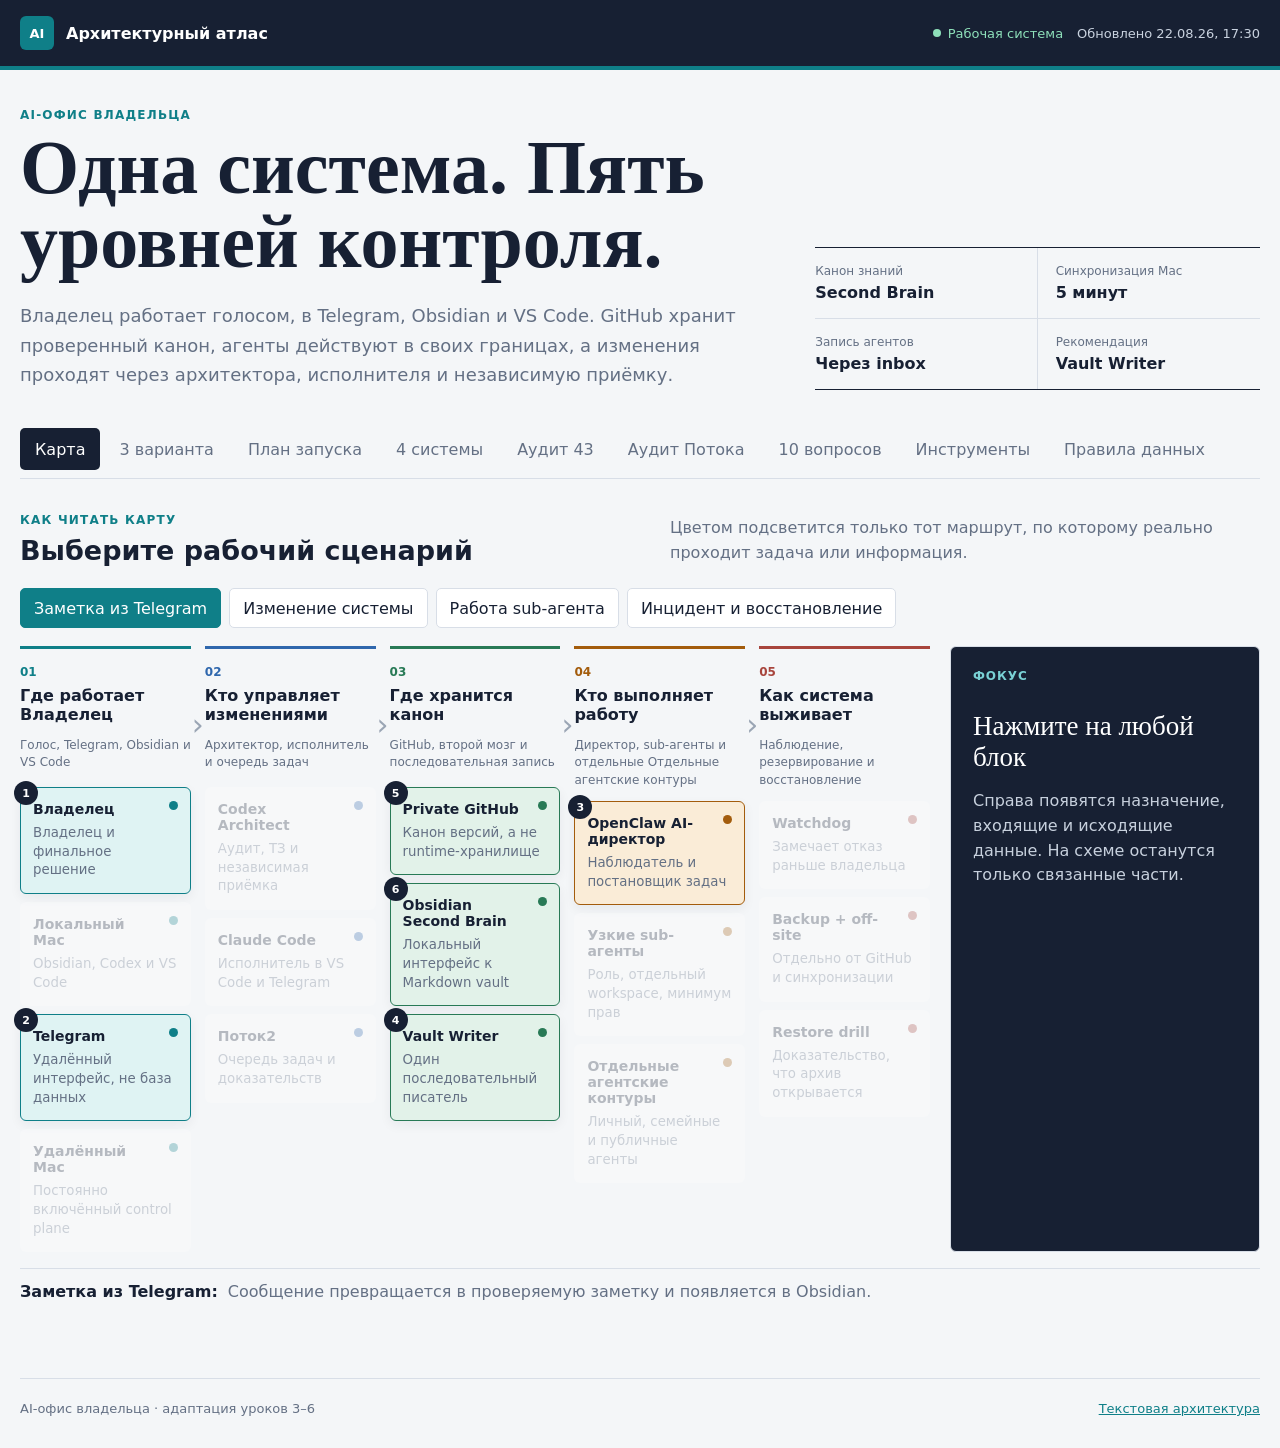
==== commit 696a9506: "chore: refresh Potok audit dashboard" ====
--- a/index.html
+++ b/index.html
@@ -281,7 +281,7 @@
   </footer>
 
   <script id="architecture-data" type="application/json">{"schema_version": 3, "updated_on": "2026-07-21", "recommended_option": "controlled_writer", "groups": [{"id": "interfaces", "label": "Где работает Владелец", "number": "01", "summary": "Голос, Telegram, Obsidian и VS Code"}, {"id": "control", "label": "Кто управляет изменениями", "number": "02", "summary": "Архитектор, исполнитель и очередь задач"}, {"id": "knowledge", "label": "Где хранится канон", "number": "03", "summary": "GitHub, второй мозг и последовательная запись"}, {"id": "runtime", "label": "Кто выполняет работу", "number": "04", "summary": "Директор, sub-агенты и отдельные Отдельные агентские контуры"}, {"id": "resilience", "label": "Как система выживает", "number": "05", "summary": "Наблюдение, резервирование и восстановление"}], "nodes": [{"id": "owner", "label": "Владелец", "group": "interfaces", "kind": "human", "status": "live", "short": "Владелец и финальное решение", "details": "Формулирует задачи голосом или текстом, подтверждает значимые решения и принимает результат. Не должен вручную пересылать данные между агентами.", "writes": ["задачи", "решения", "заметки"], "reads": ["статусы", "отчёты", "архитектуру"]}, {"id": "local-mac", "label": "Локальный Mac", "group": "interfaces", "kind": "device", "status": "live", "short": "Obsidian, Codex и VS Code", "details": "Главное рабочее место. Здесь открыт канонический Obsidian vault, Codex проектирует и принимает, Claude Code в VS Code выполняет утверждённые изменения.", "writes": ["локальные заметки", "ветки Git"], "reads": ["GitHub main", "agent inbox"]}, {"id": "telegram", "label": "Telegram", "group": "interfaces", "kind": "channel", "status": "live", "short": "Удалённый интерфейс, не база данных", "details": "Через Telegram Владелец ставит задачи и получает ответы. Сообщения, которые нужно сохранить, превращаются в структурированные записи через inbox, а не остаются единственной копией в чате.", "writes": ["входящие запросы"], "reads": ["ответы", "уведомления"]}, {"id": "remote-mac", "label": "Удалённый Mac", "group": "interfaces", "kind": "device", "status": "planned", "short": "Постоянно включённый control plane", "details": "Держит runner, watchdog и отдельные worktree. Продолжает контроль, когда локальный Mac выключен, но не становится вторым неконтролируемым писателем в main.", "writes": ["ветки", "отчёты"], "reads": ["очередь", "GitHub"]}, {"id": "codex", "label": "Codex Architect", "group": "control", "kind": "architect", "status": "live", "short": "Аудит, ТЗ и независимая приёмка", "details": "Проверяет факты, проектирует решение, задаёт критерии приёмки и не принимает отчёт исполнителя на слово.", "writes": ["ТЗ", "review", "решения"], "reads": ["источники", "diff", "evidence"]}, {"id": "claude", "label": "Claude Code", "group": "control", "kind": "engineer", "status": "live", "short": "Исполнитель в VS Code и Telegram", "details": "Выполняет утверждённое ТЗ, работает в отдельной ветке, прикладывает проверки и передаёт результат на независимую приёмку.", "writes": ["код", "документы", "отчёт"], "reads": ["ТЗ", "канон", "замечания review"]}, {"id": "potok2", "label": "Поток2", "group": "control", "kind": "orchestration", "status": "planned", "short": "Очередь задач и доказательств", "details": "Фиксирует задачу, владельца, исполнителя, reviewer, stop-gates и evidence. Автоматизирует передачу между Codex и Claude без ручного копирования сообщений.", "writes": ["case state", "handoff"], "reads": ["inbox", "reports"]}, {"id": "github", "label": "Private GitHub", "group": "knowledge", "kind": "canon", "status": "live", "short": "Канон версий, а не runtime-хранилище", "details": "Хранит код, архитектуру, governance и безопасные Markdown-знания. В main попадает только проверенный результат; секреты, БД, raw health и runtime state сюда не идут.", "writes": ["commits", "reviewed main"], "reads": ["branches", "pull requests"]}, {"id": "obsidian", "label": "Obsidian Second Brain", "group": "knowledge", "kind": "knowledge", "status": "live", "short": "Локальный интерфейс к Markdown vault", "details": "Vault канонический vault second-brain является локальным Git-репозиторием. Obsidian Git делает pull и commit-and-sync каждые пять минут на основном Mac.", "writes": ["заметки владельца"], "reads": ["GitHub main", "agent inbox"]}, {"id": "vault-writer", "label": "Vault Writer", "group": "knowledge", "kind": "control", "status": "recommended", "short": "Один последовательный писатель", "details": "Принимает новые заметки от удалённых агентов, проверяет allowlist и секреты, делает pull, атомарную запись, commit и push с retry. Убирает гонку нескольких писателей.", "writes": ["agent inbox", "audit metadata"], "reads": ["очередь заметок", "актуальный main"]}, {"id": "openclaw-director", "label": "OpenClaw AI-директор", "group": "runtime", "kind": "agent", "status": "live", "short": "Наблюдатель и постановщик задач", "details": "Собирает сигналы, считает KPI, готовит брифы и делегирует узким sub-агентам. Не редактирует production-конфиги и не перезапускает gateway.", "writes": ["брифы", "agent inbox"], "reads": ["разрешённые знания", "метрики"]}, {"id": "subagents", "label": "Узкие sub-агенты", "group": "runtime", "kind": "agent", "status": "planned", "short": "Роль, отдельный workspace, минимум прав", "details": "Исполняют конкретные бизнес-функции внутри одного trust boundary. Получают только необходимые инструменты, данные и бюджет.", "writes": ["результат роли", "отчёт"], "reads": ["узкий контекст"]}, {"id": "agent-contours", "label": "Отдельные агентские контуры", "group": "runtime", "kind": "agent", "status": "live", "short": "Личный, семейные и публичные агенты", "details": "Основной, семейные и публичные агенты остаются отдельными контурами, когда различаются пользователи, секреты, медицинские данные или blast radius.", "writes": ["runtime data", "redacted report"], "reads": ["свой workspace", "свои секреты"]}, {"id": "watchdog", "label": "Watchdog", "group": "resilience", "kind": "monitor", "status": "planned", "short": "Замечает отказ раньше владельца", "details": "Следит за gateway, очередями, пропущенными ответами, drift и резервными моделями. Создаёт инцидент, но не делает рискованный ремонт без политики.", "writes": ["incident", "health status"], "reads": ["логи без секретов", "smoke endpoints"]}, {"id": "backup", "label": "Backup + off-site", "group": "resilience", "kind": "backup", "status": "partial", "short": "Отдельно от GitHub и синхронизации", "details": "Архивирует runtime state, БД и разрешённые данные в независимое хранилище. GitHub хранит код и документы, но не заменяет backup production-данных.", "writes": ["immutable archive", "manifest"], "reads": ["allowlisted runtime data"]}, {"id": "restore", "label": "Restore drill", "group": "resilience", "kind": "verification", "status": "planned", "short": "Доказательство, что архив открывается", "details": "Периодически восстанавливает архив в изолированное место, проверяет manifest и фиксирует время восстановления. Наличие файла backup без restore-drill не считается защитой.", "writes": ["акт проверки"], "reads": ["backup archive", "checksums"]}], "node_guidance": {"owner": {"decision": "Владелец определяет цель и принимает продуктовые, финансовые и рискованные решения; техническую передачу между системами выполняет инфраструктура.", "risk": "Если владелец становится ручным транспортом сообщений, система перестаёт быть автономной и теряет историю решений.", "evidence": "Решение зафиксировано в задаче, есть критерии приёмки и финальный verdict владельца.", "question_ids": ["q4", "q9"]}, "local-mac": {"decision": "Локальный Mac остаётся удобным интерфейсом для голоса, Obsidian, Codex и VS Code, но не единственной точкой жизни системы.", "risk": "Сон, отключение питания или поломка Mac не должны останавливать watchdog, runtime и удалённую работу.", "evidence": "После выключения Mac серверные агенты продолжают отвечать, а изменения доступны через GitHub.", "question_ids": ["q6"]}, "telegram": {"decision": "Telegram используется как интерфейс постановки задач и уведомлений, но не как каноническое хранилище.", "risk": "Решение или файл останется только в длинном чате и не попадёт в базу знаний.", "evidence": "Сохранённое сообщение получает task id, источник и ссылку на заметку в vault.", "question_ids": ["q8"]}, "remote-mac": {"decision": "Удалённый Mac становится постоянно включённым control plane с отдельными worktree и ограниченными правами.", "risk": "Второй Mac начнёт независимо писать в main и создаст конфликты или неконтролируемый drift.", "evidence": "Runner работает после отключения локального Mac; запись идёт через ветку, inbox или Vault Writer.", "question_ids": ["q2", "q6"]}, "codex": {"decision": "Codex проектирует, формирует ТЗ, проверяет факты и независимо принимает работу исполнителя.", "risk": "Один агент одновременно реализует и принимает собственный результат без проверки evidence.", "evidence": "Есть отдельный review с фактическими проверками файлов, diff, smoke и production.", "question_ids": ["q4", "q9"]}, "claude": {"decision": "Claude Code выполняет утверждённое ТЗ в VS Code или Telegram и передаёт отчёт на независимое review.", "risk": "Исполнитель самовольно меняет архитектуру, production или stop-gates в ходе реализации.", "evidence": "Изменения соответствуют scope, тесты приложены, итог проверен другим агентом.", "question_ids": ["q4"]}, "potok2": {"decision": "Каждая межагентная работа получает единый case: задача, роли, stop-gates, статус и evidence.", "risk": "Ручная пересылка между чатами теряет контекст, актуальную версию и ответственность.", "evidence": "По case id восстанавливается полный путь: запрос → ТЗ → исполнение → review → решение.", "question_ids": ["q4", "q9"]}, "github": {"decision": "Private GitHub является каноном версий для кода, архитектуры, governance и разрешённых Markdown-знаний.", "risk": "В Git history попадут секреты, runtime-БД или приватные данные, которые сложно полностью удалить.", "evidence": "Protected main, review, secret scan, понятный commit и отсутствие запрещённых типов данных.", "question_ids": ["q1", "q2", "q7"]}, "obsidian": {"decision": "Obsidian является человеческим интерфейсом к локальному Markdown vault, синхронизированному через Git.", "risk": "Автосинхронизацию ошибочно принять за backup или разрешить нескольким устройствам конфликтно менять один файл.", "evidence": "Vault открывается без сети, история видна в Git, конфликт и восстановление проверены отдельно.", "question_ids": ["q1", "q3", "q8"]}, "vault-writer": {"decision": "Все удалённые агенты передают новые заметки одному последовательному writer через allowlisted inbox.", "risk": "Несколько агентов одновременно делают pull/edit/push и перетирают изменения друг друга.", "evidence": "Writer пишет атомарно, фиксирует автора и источник, делает secret scan и корректно обрабатывает conflict/retry.", "question_ids": ["q2", "q8"]}, "openclaw-director": {"decision": "AI-директор наблюдает, считает KPI, готовит брифы и делегирует; production-конфиги сам не меняет.", "risk": "Директор получает одновременно чтение недоверенных данных, доступ к секретам и право опасного действия.", "evidence": "Tool policy ограничена, действия директора видны в аудите, рискованные изменения уходят инженеру.", "question_ids": ["q5", "q7"]}, "subagents": {"decision": "Sub-агент создаётся для узкой роли внутри одного trust boundary и получает минимальный набор инструментов.", "risk": "Ради каждой функции разворачивается отдельный тяжёлый агент или, наоборот, один агент получает доступ ко всему.", "evidence": "У роли есть SOUL, workspace, tool allowlist, бюджет, KPI и маршрут эскалации.", "question_ids": ["q5"]}, "agent-contours": {"decision": "Отдельный отдельный агентский контур нужен при разных пользователях, секретах, медицинских данных или радиусе отказа.", "risk": "Семейные, публичные и личные данные смешиваются в одной памяти и одном наборе прав.", "evidence": "Раздельные credentials, workspace, allowlist пользователей, backup и healthcheck каждого контура.", "question_ids": ["q5", "q7"]}, "watchdog": {"decision": "Независимый watchdog обнаруживает молчание, таймауты, drift и отказ модели раньше владельца.", "risk": "Монитор зависит от того же gateway или той же модели, которую должен контролировать.", "evidence": "Тестовый отказ создаёт один инцидент, cooldown работает, восстановление подтверждается отдельным smoke.", "question_ids": ["q6", "q9"]}, "backup": {"decision": "Runtime, БД и private data архивируются отдельно от GitHub минимум в одну независимую off-site копию.", "risk": "Есть только локальный архив на том же диске или синхронизированная копия, повторяющая удаление.", "evidence": "Архив имеет manifest, checksum, ротацию, независимое местоположение и журнал выполнения.", "question_ids": ["q3", "q7"]}, "restore": {"decision": "Backup считается рабочим только после неразрушающего восстановления в изолированную директорию.", "risk": "Архив существует, но повреждён, зашифрован потерянным ключом или не содержит критичный state.", "evidence": "Зафиксированы дата drill, checksum, восстановленные компоненты, RPO и фактическое время RTO.", "question_ids": ["q3", "q9"]}}, "routes": [{"id": "knowledge-note", "label": "Заметка из Telegram", "description": "Сообщение превращается в проверяемую заметку и появляется в Obsidian.", "path": ["owner", "telegram", "openclaw-director", "vault-writer", "github", "obsidian", "owner"]}, {"id": "code-change", "label": "Изменение системы", "description": "Codex проектирует, Claude выполняет, Codex принимает, после чего изменение попадает в канон.", "path": ["owner", "codex", "potok2", "claude", "github", "codex", "owner"]}, {"id": "agent-delegation", "label": "Работа sub-агента", "description": "Директор выдаёт узкую задачу, sub-агент возвращает результат без доступа ко всей системе.", "path": ["owner", "telegram", "openclaw-director", "subagents", "vault-writer", "github", "obsidian"]}, {"id": "incident", "label": "Инцидент и восстановление", "description": "Watchdog создаёт инцидент, ремонт проходит через контролируемый цикл и проверяется восстановлением.", "path": ["watchdog", "potok2", "codex", "claude", "backup", "restore", "owner"]}], "options": [{"id": "course-direct", "number": "A", "label": "Точно по курсу", "verdict": "Только для пилота", "summary": "Mac, Claude и OpenClaw напрямую pull/push в main.", "advantages": ["Минимум компонентов", "Уже почти настроено", "Быстрый старт"], "risks": ["Конфликты нескольких писателей", "Случайная перезапись", "Широкие write-ключи"]}, {"id": "controlled_writer", "number": "B", "label": "Контролируемый writer", "verdict": "Рекомендуется", "summary": "Obsidian синхронизирует Mac, агенты пишут через inbox и одного writer.", "advantages": ["Один порядок записи", "Понятный автор и источник", "Review для канонических файлов"], "risks": ["Нужен небольшой сервис", "Нужно определить allowlist"]}, {"id": "obsidian-sync", "number": "C", "label": "Obsidian Sync + Git", "verdict": "Позже, если нужен mobile", "summary": "Obsidian Sync связывает устройства, Git работает как история с одного устройства.", "advantages": ["Удобный mobile", "E2E encryption", "Headless-клиент"], "risks": ["Подписка", "Дополнительный слой", "Нельзя смешивать sync-механизмы без правил"]}], "rollout": [{"id": "inventory", "number": "01", "title": "Назначить канонический vault", "detail": "Зафиксировать second-brain и классифицировать остальные vault без массового переноса.", "status": "next"}, {"id": "privacy", "number": "02", "title": "Закрыть privacy-гейт", "detail": "Добавить gitignore, исключить workspace/plugin state, секреты, БД, raw health и transcripts.", "status": "planned"}, {"id": "course", "number": "03", "title": "Перенести уроки 3–6", "detail": "Сгенерировать Obsidian-заметки: источник, точный конспект, наши решения, чек-лист и ссылки.", "status": "planned"}, {"id": "inbox", "number": "04", "title": "Развести входящие агентов", "detail": "Создать agent inbox и правило: новый файл можно, изменение канона только через review.", "status": "planned"}, {"id": "writer", "number": "05", "title": "Запустить Vault Writer", "detail": "Последовательная запись, secret-scan, pull, atomic write, commit, push и retry.", "status": "planned"}, {"id": "agents", "number": "06", "title": "Подключать по одному агенту", "detail": "Сначала OpenClaw, затем Claude Telegram, потом остальные контуры после smoke.", "status": "planned"}, {"id": "recovery", "number": "07", "title": "Проверить конфликт и восстановление", "detail": "Сымитировать одновременную правку, откат заметки и восстановление независимого backup.", "status": "planned"}], "lessons": [{"number": "03", "title": "Инфраструктура OpenClaw", "theme": "Сервер, Claude Code, MCP и базовые инструменты"}, {"number": "04", "title": "GitHub и вайб-кодинг", "theme": "SSH, GitHub CLI, Pages и дизайн-скиллы"}, {"number": "05", "title": "n8n и автоматизации", "theme": "Workflow, cron, интеграции и границы агентских контуров"}, {"number": "06", "title": "Claude Code в Telegram", "theme": "AI-офис, Obsidian vault, GitHub и sub-агенты"}], "course_systems": [{"id": "automation", "number": "01", "title": "n8n и автоматизации", "subtitle": "Детерминированные процессы, интеграции и cron", "purpose": "Вынести повторяемые API-операции, расписания, retry и преобразование данных из рассуждающего агента в наблюдаемый workflow.", "course": "Урок 5 разворачивает n8n, подключает Google, Telegram и OpenClaw, показывает workflow и cron jobs.", "adaptation": "Основной агент остаётся главным собеседником и принимает смысловые решения. n8n используется как исполнитель повторяемого процесса, а не как второй AI-директор.", "result": "Каждая автоматизация имеет owner, trigger, входы, выходы, retry, idempotency, лимит стоимости, alert и ручной fallback.", "chapters": [{"label": "Архитектура n8n в системе", "lesson": "05", "section": "02"}, {"label": "Google и OpenClaw", "lesson": "05", "section": "06"}, {"label": "OpenClaw → n8n → Telegram", "lesson": "05", "section": "07"}, {"label": "Workflow и cron jobs", "lesson": "05", "section": "09"}], "checklist_ids": ["A04", "A05", "A07", "A24", "A31", "A33"]}, {"id": "subagents", "number": "02", "title": "Разворачивание sub-агентов", "subtitle": "Роли, SOUL, workspace, skills, память и handoff", "purpose": "Создавать не множество одинаковых ботов, а одного директора и узких исполнителей с минимальными правами и измеримым результатом.", "course": "Часть 3 урока 6 проходит от контракта AI-директора до SOUL, Skills, Memory System и Heartbeats.", "adaptation": "Sub-агент живёт внутри общего trust boundary. При других пользователях, секретах или медицинских данных остаётся отдельный отдельный агентский контур.", "result": "У каждого агента есть роль, workspace, tool policy, бюджет, KPI, журнал, канал эскалации и независимый reviewer.", "chapters": [{"label": "Контракт AI-директора", "lesson": "06", "anchor": "part3-chapter-01"}, {"label": "Архитектура и границы", "lesson": "06", "anchor": "part3-chapter-02"}, {"label": "SOUL директора и sub-агента", "lesson": "06", "anchor": "part3-chapter-03"}, {"label": "Skills, память и Heartbeats", "lesson": "06", "anchor": "part3-chapter-04"}], "checklist_ids": ["A01", "A03", "A08", "A09", "A10", "A11"]}, {"id": "second-brain", "number": "03", "title": "Второй мозг", "subtitle": "Obsidian, GitHub, память и контролируемая запись", "purpose": "Дать владельцу и агентам общую проверяемую память в Markdown, которая доступна локально, имеет историю и не зависит от одного чата.", "course": "Часть 2 урока 6 связывает Obsidian vault, GitHub, Claude Code и OpenClaw; Memory System дополняет локальную память общим vault.", "adaptation": "На основном Mac работает Obsidian Git. Удалённые агенты не конкурируют за main, а пишут через inbox и одного Vault Writer.", "result": "У каждого знания есть источник, владелец, уровень доступа, дата свежести и commit; sync отделён от backup.", "chapters": [{"label": "Obsidian vault + GitHub", "lesson": "06", "anchor": "part2-chapter-01"}, {"label": "Claude и OpenClaw в одном vault", "lesson": "06", "anchor": "part2-chapter-02"}, {"label": "GitHub backup workspace", "lesson": "06", "anchor": "part3-bridge-github"}, {"label": "Двухуровневая Memory System", "lesson": "06", "anchor": "part3-chapter-05"}], "checklist_ids": ["A12", "A13", "A14", "A15", "A16", "A19"]}, {"id": "security", "number": "04", "title": "Безопасность и восстановление", "subtitle": "Identity, least privilege, мониторинг, backup и платежи", "purpose": "Ограничить blast radius каждого агента и сделать отказ, компрометацию или неоплаченную подписку обнаруживаемыми до остановки бизнеса.", "course": "Часть 4 урока 6 покрывает аудит, hardening сервера и защиту агента от prompt injection, опасных tools и memory poisoning.", "adaptation": "Security-аудит отделён от исправлений. Любая production-правка начинается с backup и заканчивается smoke; платежи контролируются как операционный риск.", "result": "Есть allowlist, secret store, deny-by-default, watchdog, off-site backup, restore-drill, реестр оплат и напоминания 14/7/3/1 день.", "chapters": [{"label": "Аудит глазами атакующего", "lesson": "06", "anchor": "part4-chapter-01"}, {"label": "Hardening сервера", "lesson": "06", "anchor": "part4-chapter-02"}, {"label": "Безопасность агента", "lesson": "06", "anchor": "part4-chapter-03"}, {"label": "MCP security practices", "external_href": "https://modelcontextprotocol.io/docs/tutorials/security/security_best_practices"}], "checklist_ids": ["A20", "A21", "A22", "A23", "A28", "A29", "A34", "A35"]}], "audit_projects": [{"id": "agent-main", "label": "Основной агент"}, {"id": "openclaw-director", "label": "OpenClaw AI-директор"}, {"id": "family-bot-a", "label": "Family Bot A"}, {"id": "family-bot-b", "label": "Family Bot B"}, {"id": "family-bot-c", "label": "Family Bot C"}, {"id": "ai-directorate", "label": "AI-директорат"}, {"id": "new-project", "label": "Новый проект"}], "audit_categories": [{"id": "governance", "number": "01", "label": "Каркас и управление"}, {"id": "models", "number": "02", "label": "Модели и провайдеры"}, {"id": "agents", "number": "03", "label": "Агенты и sub-агенты"}, {"id": "knowledge", "number": "04", "label": "Второй мозг"}, {"id": "git", "number": "05", "label": "GitHub и синхронизация"}, {"id": "security", "number": "06", "label": "Безопасность"}, {"id": "monitoring", "number": "07", "label": "Мониторинг и удалённый ремонт"}, {"id": "backup", "number": "08", "label": "Backup и восстановление"}, {"id": "cadence", "number": "09", "label": "Cron и развитие"}, {"id": "billing", "number": "10", "label": "Платежи и лимиты"}], "audit_items": [{"id": "A01", "layer": "base", "category": "governance", "title": "Назначены владелец и цель", "question": "Понятно, кто принимает финальное решение и какую бизнес-задачу решает агент?", "expected_evidence": "Owner, scope и KPI зафиксированы в README/TЗ.", "cadence": "при создании", "verifiability": "human"}, {"id": "A02", "layer": "base", "category": "governance", "title": "Карта источников истины", "question": "Для кода, знаний, runtime, секретов и задач определён ровно один канон?", "expected_evidence": "Design ownership map: спроектированная карта канонов без двух равноправных writers. Уровень проектирования; не использовать evidence A14/A19.", "cadence": "ежеквартально", "verifiability": "human"}, {"id": "A03", "layer": "base", "category": "governance", "title": "Роли и stop-gates", "question": "Разделены архитектор, исполнитель, reviewer и действия, требующие владельца?", "expected_evidence": "Role contract и список production/auth/destructive gates.", "cadence": "при изменении ролей", "verifiability": "human"}, {"id": "A04", "layer": "base", "category": "models", "title": "Primary и fallback модели", "question": "Зафиксированы фактические model id, provider и порядок fallback?", "expected_evidence": "Config snapshot без секретов + live model footer/probe.", "cadence": "еженедельно", "verifiability": "machine"}, {"id": "A05", "layer": "base", "category": "models", "title": "Провайдеры проходят smoke", "question": "OpenAI/Codex/OpenRouter отвечают, а expired token и billing error обнаруживаются?", "expected_evidence": "Provider availability: tool-free probes каждого провайдера с latency и кодом ошибки. Не использовать тот же артефакт, что в A07.", "cadence": "ежедневно", "verifiability": "machine"}, {"id": "A06", "layer": "base", "category": "models", "title": "Бюджет и лимиты модели", "question": "Есть месячный бюджет, threshold, rate limit и запрет бесконечных retries?", "expected_evidence": "Budget policy и alert thresholds без API-ключей.", "cadence": "еженедельно", "verifiability": "hybrid"}, {"id": "A07", "layer": "base", "category": "models", "title": "Timeout и fallback проверены", "question": "Зависшая модель не блокирует ответ на 10 минут и безопасно переключается?", "expected_evidence": "Real failover drill: журнал учения с timeout, retry cap и фактическим переключением на fallback. Отдельный артефакт от probe A05.", "cadence": "ежемесячно", "verifiability": "hybrid"}, {"id": "A08", "layer": "base", "category": "agents", "title": "SOUL и роль актуальны", "question": "Агент знает аудиторию, тон, обязанности, запреты и эскалацию?", "expected_evidence": "SOUL/IDENTITY review + тестовые сценарии.", "cadence": "ежемесячно", "verifiability": "human"}, {"id": "A09", "layer": "base", "category": "agents", "title": "Workspace изолирован", "question": "У агента отдельные workspace, memory, sessions и credentials?", "expected_evidence": "Config paths и permission check без содержимого секретов.", "cadence": "при deploy", "verifiability": "machine"}, {"id": "A10", "layer": "base", "category": "agents", "title": "Минимальный toolset", "question": "Включены только нужные skills/MCP/tools, опасные действия deny-by-default?", "expected_evidence": "Tool inventory и negative tests.", "cadence": "ежемесячно", "verifiability": "hybrid"}, {"id": "A11", "layer": "base", "category": "agents", "title": "Handoff sub-агентов", "question": "Делегирование передаёт узкий контекст, результат, cost и статус обратно директору?", "expected_evidence": "Тестовый case со сквозным task id.", "cadence": "при новой роли", "verifiability": "hybrid"}, {"id": "A12", "layer": "base", "category": "knowledge", "title": "Назначен канонический vault", "question": "Понятно, где находится второй мозг и кто его открывает локально?", "expected_evidence": "Vault path, remote и owner зафиксированы приватно.", "cadence": "при миграции", "verifiability": "human"}, {"id": "A13", "layer": "base", "category": "knowledge", "title": "Разделена память", "question": "MEMORY, daily notes, знания и runtime state не смешаны в одном файле?", "expected_evidence": "Memory map и retention policy.", "cadence": "ежемесячно", "verifiability": "hybrid"}, {"id": "A14", "layer": "base", "category": "knowledge", "title": "Inbox и один writer", "question": "Удалённые агенты создают заметки через inbox, а не конкурируют за main?", "expected_evidence": "Runtime single-writer enforcement: writer log с author/source/task id, рабочий inbox и отсутствие прямых записей в main. Уровень runtime; не использовать evidence A02/A19.", "cadence": "еженедельно", "verifiability": "hybrid"}, {"id": "A15", "layer": "base", "category": "knowledge", "title": "Классификация и свежесть", "question": "У заметок есть источник, privacy class, дата и правило обновления?", "expected_evidence": "Frontmatter sample и stale-content report.", "cadence": "еженедельно", "verifiability": "machine"}, {"id": "A16", "layer": "base", "category": "git", "title": "Private GitHub подключён", "question": "Локальный канон имеет корректный private remote и понятную ветку main?", "expected_evidence": "git remote/status без credential URL.", "cadence": "при создании", "verifiability": "machine"}, {"id": "A17", "layer": "base", "category": "git", "title": "Gitignore и secret scan", "question": "Env, keys, DB, sessions, logs и private health исключены до первого push?", "expected_evidence": "Pre-push secret hygiene: gitignore tests и secret scan с нулём findings до push. Контур «до Git»; runtime-изоляция — A21.", "cadence": "каждый commit", "verifiability": "machine"}, {"id": "A18", "layer": "base", "category": "git", "title": "Review защищает main", "question": "Изменение канона проходит diff и независимую приёмку?", "expected_evidence": "Branch/PR/review или эквивалентный review report.", "cadence": "каждое изменение", "verifiability": "human"}, {"id": "A19", "layer": "base", "category": "git", "title": "Синхронизация переживает конфликт", "question": "Pull-before-push, retries и конфликт двух писателей протестированы без перезаписи?", "expected_evidence": "Conflict drill: протокол теста одновременной записи двух писателей с восстановленной историей. Уровень учений; не использовать evidence A02/A14.", "cadence": "ежеквартально", "verifiability": "hybrid"}, {"id": "A20", "layer": "base", "category": "security", "title": "Identity и allowlist", "question": "Писать агенту и нажимать callbacks могут только разрешённые пользователи?", "expected_evidence": "Positive/negative auth smoke.", "cadence": "ежемесячно", "verifiability": "hybrid"}, {"id": "A21", "layer": "base", "category": "security", "title": "Секреты вне документов", "question": "Токены живут в env/secret store, имеют rotation owner и не выводятся в логи?", "expected_evidence": "Runtime/log secret isolation: секреты в env/secret store, redacted config audit и отсутствие секретов в логах. Контур «в runtime»; pre-push гигиена — A17.", "cadence": "ежемесячно", "verifiability": "hybrid"}, {"id": "A22", "layer": "base", "category": "security", "title": "Prompt injection containment", "question": "Недоверенный web/файл не может одновременно читать секреты и выполнять опасное действие?", "expected_evidence": "Tool policy, sandbox и red-team scenarios.", "cadence": "ежемесячно", "verifiability": "human"}, {"id": "A23", "layer": "base", "category": "security", "title": "Least privilege runtime", "question": "Сервис не работает под избыточным root и права файлов соответствуют процессу?", "expected_evidence": "Process uid, ownership и allowed operations.", "cadence": "при deploy", "verifiability": "machine"}, {"id": "A24", "layer": "base", "category": "monitoring", "title": "Healthcheck и latency", "question": "Проверяются gateway, модель, очередь, диск и время ответа?", "expected_evidence": "Status snapshot и thresholds.", "cadence": "каждые 5 минут", "verifiability": "machine"}, {"id": "A25", "layer": "base", "category": "monitoring", "title": "Watchdog пропущенных ответов", "question": "Молчание или delivery error обнаруживается без участия того же агента?", "expected_evidence": "Incident detected: synthetic failure создаёт ровно один инцидент с cooldown. Только обнаружение; доставка — A26.", "cadence": "постоянно", "verifiability": "hybrid"}, {"id": "A26", "layer": "base", "category": "monitoring", "title": "Инцидент приходит владельцу", "question": "Alert содержит контур, симптом, время, авто-действие и безопасную команду проверки?", "expected_evidence": "Alert delivered and readable: тестовый owner-DM доставлен и содержит контур, симптом, время и безопасную команду проверки. Только доставка; обнаружение — A25.", "cadence": "ежемесячный drill", "verifiability": "hybrid"}, {"id": "A27", "layer": "base", "category": "monitoring", "title": "Удалённый архитектор может восстановить", "question": "При выключенном локальном Mac есть доступ, runbook и узкие права для диагностики/ремонта?", "expected_evidence": "Recovery drill с телефона/удалённого Mac и отчёт.", "cadence": "до отпуска и ежемесячно", "verifiability": "hybrid"}, {"id": "A28", "layer": "base", "category": "backup", "title": "Ежедневный off-site backup", "question": "Код, runtime, DB и private data покрыты разными allowlisted архивами?", "expected_evidence": "Последний archive, manifest, checksum и второе местоположение.", "cadence": "ежедневно", "verifiability": "machine"}, {"id": "A29", "layer": "base", "category": "backup", "title": "Restore-drill доказан", "question": "Архив реально восстановлен в изолированное место и критичные файлы открываются?", "expected_evidence": "Дата drill, RPO, RTO и результат проверки.", "cadence": "ежемесячно", "verifiability": "hybrid"}, {"id": "A30", "layer": "base", "category": "backup", "title": "Backup сам мониторится", "question": "Ошибка cron, нехватка диска или потерянный encryption key создают alert?", "expected_evidence": "Failed-job simulation, retention и key escrow check.", "cadence": "еженедельно", "verifiability": "machine"}, {"id": "A31", "layer": "base", "category": "cadence", "title": "Ежедневный операционный обзор", "question": "Сводятся failures, missed replies, overdue tasks, модель, backup и критичные балансы?", "expected_evidence": "Один короткий daily brief владельцу.", "cadence": "ежедневно", "verifiability": "hybrid"}, {"id": "A32", "layer": "base", "category": "cadence", "title": "Еженедельное ретро агента", "question": "Проверяются KPI, ошибки, drift, skills, расходы и одно улучшение?", "expected_evidence": "Weekly report с action owner и сроком.", "cadence": "еженедельно", "verifiability": "hybrid"}, {"id": "A33", "layer": "base", "category": "cadence", "title": "Cron не дублируется и не устаревает", "question": "У каждого job есть owner, timezone, destination, cooldown и дата пересмотра?", "expected_evidence": "Cron registry + duplicate/stale audit.", "cadence": "еженедельно", "verifiability": "machine"}, {"id": "A34", "layer": "base", "category": "billing", "title": "Реестр подписок и серверов", "question": "Для модели, VPS, домена и SaaS записаны сумма, валюта, дата, способ оплаты и владелец?", "expected_evidence": "Приватный billing register без реквизитов на публичной странице.", "cadence": "ежемесячно", "verifiability": "hybrid"}, {"id": "A35", "layer": "base", "category": "billing", "title": "Баланс и продление предупреждаются", "question": "Есть alerts за 14/7/3/1 день и при снижении баланса ниже порога?", "expected_evidence": "Тестовое напоминание и маршрут эскалации при неоплате.", "cadence": "ежедневная проверка", "verifiability": "hybrid"}, {"id": "A36", "layer": "advanced", "category": "git", "title": "Deploy соответствует runtime", "question": "Код и конфиг, которые сейчас исполняются, совпадают с проверенным git-каноном?", "expected_evidence": "Сравнение commit/checksum деплоя с каноном: hash исполняемого релиза равен hash канона; список отклонений пуст или объяснён.", "cadence": "еженедельно", "verifiability": "machine"}, {"id": "A37", "layer": "advanced", "category": "governance", "title": "Права на публикуемый контент", "question": "Всё, что уходит в public, принадлежит нам или имеет явное разрешение на публикацию?", "expected_evidence": "Реестр публикуемых материалов с источником и правовым статусом; в public-сборке нет чужих материалов без разрешения.", "cadence": "перед каждой публикацией", "verifiability": "human"}, {"id": "A38", "layer": "advanced", "category": "git", "title": "Версионированный релиз и откат", "question": "Каждый релиз версионирован, а откат на предыдущую версию реально проверен?", "expected_evidence": "Release manifest/tag и журнал протестированного rollback с датой и результатом.", "cadence": "каждый релиз", "verifiability": "hybrid"}, {"id": "A39", "layer": "advanced", "category": "security", "title": "Происхождение и версии зависимостей", "question": "Для каждого MCP/skill/пакета известны источник, зафиксированная версия и ответственный за обновление?", "expected_evidence": "Реестр зависимостей: источник, pinned версия, owner обновления; lockfile или его эквивалент.", "cadence": "ежемесячно", "verifiability": "hybrid"}, {"id": "A40", "layer": "advanced", "category": "governance", "title": "Процедура вывода агента", "question": "Есть процедура decommission: отзыв токенов, снятие cron, судьба данных и workspace?", "expected_evidence": "Документированная процедура decommission, применимая к текущему набору токенов, cron и данных агента.", "cadence": "ежеквартально", "verifiability": "human"}, {"id": "A41", "layer": "advanced", "category": "knowledge", "title": "Retention и удаление данных", "question": "Для health-данных, transcripts и переписок определены срок хранения и процедура удаления?", "expected_evidence": "Retention policy с классами данных и сроками; подтверждение фактического удаления просроченного.", "cadence": "ежеквартально", "verifiability": "hybrid"}, {"id": "A42", "layer": "advanced", "category": "monitoring", "title": "Журнал действий агента", "question": "Действия агента восстановимы постфактум: кто, что, когда и по чьей задаче?", "expected_evidence": "Action/audit log с автором, task id и временем; выборочная реконструкция одного дня.", "cadence": "ежемесячно", "verifiability": "hybrid"}, {"id": "A43", "layer": "advanced", "category": "billing", "title": "Стоимость агента и задачи", "question": "Известна фактическая стоимость конкретного агента и типовой задачи?", "expected_evidence": "Cost report по агенту за период, стоимость типовой задачи и порог алерта при превышении.", "cadence": "ежемесячно", "verifiability": "hybrid"}], "questions": [{"id": "q1", "number": "01", "question": "Где находится единственный источник истины?", "answer": "Для версий кода и разрешённых знаний — private GitHub. Obsidian показывает локальную копию Markdown, а runtime-сервер хранит живое состояние, которое не считается каноном кода.", "fact": "Один объект не должен иметь два равноправных канона. У каждого класса данных заранее назначается владелец и место хранения.", "related_nodes": ["github", "obsidian"], "sources": [{"label": "GitHub: protected branches", "href": "https://docs.github.com/en/repositories/configuring-branches-and-merges-in-your-repository/managing-protected-branches/about-protected-branches"}, {"label": "Obsidian: vault — локальная папка", "href": "https://help.obsidian.md/vault"}]}, {"id": "q2", "number": "02", "question": "Кто имеет право менять канон и как исключить конфликты?", "answer": "Владелец пишет через Obsidian на основном Mac. Удалённые агенты создают материалы в своём inbox или ветке, а один Vault Writer последовательно переносит проверенное в канон.", "fact": "Пятиминутный pull/push не предотвращает гонки двух писателей. Нужны single-writer, branch/review и явная обработка conflict.", "related_nodes": ["remote-mac", "github", "vault-writer"], "sources": [{"label": "Obsidian Git: automatic sync", "href": "https://publish.obsidian.md/git-doc/Features"}, {"label": "GitHub: pull request reviews", "href": "https://docs.github.com/en/pull-requests/collaborating-with-pull-requests/reviewing-changes-in-pull-requests/about-pull-request-reviews"}]}, {"id": "q3", "number": "03", "question": "Почему синхронизация каждые пять минут не является backup?", "answer": "Sync быстро распространяет и полезные изменения, и ошибочное удаление. Backup должен быть независимым, версионированным и регулярно проверяться восстановлением.", "fact": "Наличие архива не доказывает восстановимость: нужен restore-drill с checksum, RPO и RTO.", "related_nodes": ["obsidian", "backup", "restore"], "sources": [{"label": "Obsidian: backup your files", "href": "https://help.obsidian.md/backup"}]}, {"id": "q4", "number": "04", "question": "Как разделены роли владельца, Codex и Claude Code?", "answer": "Владелец принимает значимые решения. Codex проводит аудит, пишет ТЗ и принимает. Claude Code реализует утверждённый scope и прикладывает evidence.", "fact": "Исполнитель не считается независимым reviewer собственной работы. Финальный verdict опирается на повторную фактическую проверку.", "related_nodes": ["owner", "codex", "claude", "potok2"], "sources": []}, {"id": "q5", "number": "05", "question": "Когда нужен sub-агент, а когда отдельный отдельный агентский контур?", "answer": "Sub-агент подходит для узкой роли внутри одного владельца данных и trust boundary. Отдельный контур нужен при других пользователях, секретах, приватных данных или независимом радиусе отказа.", "fact": "Граница безопасности важнее организационного названия роли: разные секреты и аудитории нельзя объединять только ради экономии серверов.", "related_nodes": ["openclaw-director", "subagents", "agent-contours"], "sources": [{"label": "OpenClaw: skills", "href": "https://docs.openclaw.ai/tools/skills"}, {"label": "MCP: security best practices", "href": "https://modelcontextprotocol.io/docs/tutorials/security/security_best_practices"}]}, {"id": "q6", "number": "06", "question": "Что продолжает работать, если локальный Mac выключен?", "answer": "Runtime агентов, watchdog и очередь должны жить на постоянно доступных узлах. Удалённый Mac даёт инженерный control plane, а GitHub — доступ к проверенному канону.", "fact": "Локальный Mac остаётся удобным интерфейсом, но не должен быть единственной точкой мониторинга, ремонта или хранения.", "related_nodes": ["local-mac", "remote-mac", "watchdog"], "sources": []}, {"id": "q7", "number": "07", "question": "Какие данные никогда не попадают в GitHub и обычный Obsidian vault?", "answer": "Токены, cookies, auth profiles, БД, sessions, runtime logs, raw health, медицинские документы и полные приватные переписки.", "fact": "Удаление секрета из последнего коммита недостаточно: он может остаться в истории и клонах, поэтому действует prevent-first secret scan.", "related_nodes": ["github", "openclaw-director", "agent-contours", "backup"], "sources": [{"label": "GitHub: removing sensitive data", "href": "https://docs.github.com/en/authentication/keeping-your-account-and-data-secure/removing-sensitive-data-from-a-repository"}]}, {"id": "q8", "number": "08", "question": "Как сообщение из Telegram превращается в заметку Obsidian?", "answer": "Агент классифицирует запрос, создаёт структурированную запись в allowlisted inbox, Vault Writer проверяет её и коммитит, после чего Obsidian Git подтягивает main.", "fact": "Telegram остаётся входным каналом. Каноническая запись получает автора, источник, время, task id и commit id.", "related_nodes": ["telegram", "vault-writer", "obsidian"], "sources": [{"label": "Obsidian Git documentation", "href": "https://publish.obsidian.md/git-doc/"}]}, {"id": "q9", "number": "09", "question": "Как доказать, что система действительно работает?", "answer": "Не по сообщению агента, а по evidence: diff, автоматические тесты, smoke, production-проверка, метрики watchdog и отдельный restore-drill.", "fact": "Каждый критичный контур должен иметь наблюдаемый success signal и проверяемый failure scenario.", "related_nodes": ["codex", "potok2", "watchdog", "restore"], "sources": [{"label": "Playwright", "href": "https://github.com/microsoft/playwright"}]}, {"id": "q10", "number": "10", "question": "Как превращать новый урок в рабочую систему, а не в склад текста?", "answer": "Сохранять неизменный HTML и checksum, создавать точный Markdown, отдельно вести аудит и решение, затем обновлять чек-лист, модель архитектуры и evidence.", "fact": "Авторский материал, наша критика и фактическое состояние системы — три разных слоя; смешивание делает знания недостоверными.", "related_nodes": ["codex", "github", "obsidian"], "sources": []}], "toolkit": [{"id": "frontend-design", "type": "Skill", "name": "frontend-design", "status": "installed", "verdict": "Использовать постоянно для сайта", "value": "Заставляет выбрать осознанное визуальное направление и доводить интерфейс до production-качества вместо типового AI-шаблона.", "use_when": "Новая страница, крупная переработка композиции, типографики, цвета и интеракций.", "risk": "Не заменяет UX-логику, факты и проверку адаптивности.", "href": "https://github.com/anthropics/skills/blob/main/skills/frontend-design/SKILL.md"}, {"id": "course-to-system", "type": "Project skill", "name": "course-to-system", "status": "installed", "verdict": "Канон работы с курсом", "value": "Разделяет оригинал урока, точный Markdown, аудит, наше решение, чек-лист и evidence.", "use_when": "Каждый новый урок, обновление курса или архитектурное решение на его основе.", "risk": "Без валидатора можно создать красивый, но неполный конспект.", "href": "docs/execution-policy.md"}, {"id": "context7", "type": "MCP", "name": "Context7", "status": "active", "verdict": "Оставить активным", "value": "Подтягивает актуальную версионную документацию библиотек и снижает риск выдуманных API.", "use_when": "Реализация на конкретном framework, библиотеке или API; не для продуктовой архитектуры.", "risk": "Документы в индексе добавляет сообщество; важные решения всё равно сверяются с первичным источником.", "href": "https://github.com/upstash/context7"}, {"id": "playwright", "type": "QA", "name": "Playwright", "status": "active", "verdict": "Использовать как обязательный acceptance", "value": "Проверяет реальную страницу в браузере: маршруты, клики, desktop/mobile, console errors и переполнение.", "use_when": "После каждой значимой правки интерфейса и перед публикацией.", "risk": "MCP не является security boundary; для нашего сайта достаточно локального CLI с ограниченными origin.", "href": "https://github.com/microsoft/playwright-mcp"}, {"id": "figma-mcp", "type": "MCP", "name": "Figma MCP", "status": "optional", "verdict": "Подключать после появления Figma-файла", "value": "Передаёт агенту структуру Figma/ FigJam и помогает держать код согласованным с макетом и компонентами.", "use_when": "Когда архитектуру будем совместно править в Figma или FigJam, а не только в HTML.", "risk": "Нужен отдельный внешний контур и контроль того, какие внутренние схемы отправляются в Figma.", "href": "https://help.figma.com/hc/en-us/articles/35281385065751-Figma-MCP-collection-Compare-Figma-s-remote-and-desktop-MCP-servers"}, {"id": "mermaid-mcp", "type": "MCP", "name": "Mermaid Chart MCP", "status": "optional", "verdict": "Только для публичных документационных схем", "value": "Валидирует Mermaid и создаёт PNG/SVG и редактируемые ссылки для презентаций.", "use_when": "Нужна переносимая sequence/C4/flowchart-схема в документации или презентации.", "risk": "Текст схемы уходит внешнему сервису; внутренние узлы и секретные детали туда не отправляем.", "href": "https://mermaid.ai/docs/ai/mcp-server"}, {"id": "github-mcp", "type": "MCP", "name": "GitHub MCP", "status": "not-needed", "verdict": "Пока не устанавливать", "value": "Удобен для issues, pull requests, code search и Actions прямо из агента.", "use_when": "Когда ручные gh-команды станут узким местом и будет определён минимальный toolset.", "risk": "Широкий GitHub toolset увеличивает blast radius; сейчас gh CLI уже закрывает задачу.", "href": "https://docs.github.com/en/copilot/how-tos/provide-context/use-mcp-in-your-ide/configure-toolsets"}], "design_prompts": [{"title": "Детализировать один узел", "text": "Разбери узел архитектуры как инженерный контракт: цель, владелец, входы, выходы, источник истины, разрешённые действия, stop-gates, главный риск, failure scenario, метрики и evidence. Не добавляй факты без источника."}, {"title": "Критика всей архитектуры", "text": "Проведи adversarial review архитектуры. Найди single points of failure, несколько равноправных writers, чрезмерные права, незащищённые секреты, циклы синхронизации, неподтверждённые backup и места, где владелец остаётся ручным транспортом."}, {"title": "Перерисовать визуал", "text": "Используй frontend-design. Сохрани фактическую модель данных, но предложи более ясную композицию для владельца бизнеса: сценарии вместо клубка линий, progressive disclosure, явные статусы, риски и доказательства. Проверь mobile и accessibility."}, {"title": "Приёмка страницы", "text": "Не доверяй отчёту. Открой production через Playwright, проверь desktop/mobile, все вкладки, интерактивные узлы, ссылки, отсутствие horizontal overflow и console errors. Сверь публичный текст с JSON-моделью и проверь отсутствие локальных путей и секретов."}]}</script>
-  <script id="potok-audit-data" type="application/json">{"audits": [{"completed_at": "2026-08-22T09:23:39Z", "contour": "agents", "focus": "general", "id": "AUD-001", "model_seconds": 603.3, "origin": null, "outcome": "NEEDS_FIX", "parallel": true, "reviewers": [{"duration_seconds": 350.1, "error_class": null, "model": "Claude", "model_version": "opus", "reviewer": "claude", "value_reason": "Нашёл причину остановить приёмку", "value_score": 9, "verdict": "NEEDS_FIX"}, {"duration_seconds": 253.2, "error_class": null, "model": "Kimi", "model_version": "kimi-code/k3", "reviewer": "kimi", "value_reason": "Нашёл причину остановить приёмку", "value_score": 9, "verdict": "NEEDS_FIX"}], "value_reason": "Нашёл причину остановить приёмку", "value_score": 9, "wall_seconds": 350.1}, {"completed_at": "2026-08-21T08:06:20Z", "contour": "other", "focus": "general", "id": "AUD-002", "model_seconds": 474.3, "origin": null, "outcome": "NEEDS_FIX", "parallel": true, "reviewers": [{"duration_seconds": 304.9, "error_class": null, "model": "Claude", "model_version": "opus", "reviewer": "claude", "value_reason": "Нашёл причину остановить приёмку", "value_score": 9, "verdict": "NEEDS_FIX"}, {"duration_seconds": 169.4, "error_class": null, "model": "Kimi", "model_version": "kimi-code/k3", "reviewer": "kimi", "value_reason": "Подтвердил результат и сохранил замечания", "value_score": 7, "verdict": "PASS_WITH_NOTES"}], "value_reason": "Нашёл причину остановить приёмку", "value_score": 9, "wall_seconds": 304.9}, {"completed_at": "2026-08-20T04:21:30Z", "contour": "agents", "focus": "general", "id": "AUD-003", "model_seconds": 472.2, "origin": null, "outcome": "PASS_WITH_NOTES", "parallel": true, "reviewers": [{"duration_seconds": 289.5, "error_class": null, "model": "Claude", "model_version": "opus", "reviewer": "claude", "value_reason": "Подтвердил результат и сохранил замечания", "value_score": 7, "verdict": "PASS_WITH_NOTES"}, {"duration_seconds": 182.7, "error_class": null, "model": "Kimi", "model_version": "kimi-code/k3", "reviewer": "kimi", "value_reason": "Подтвердил результат и сохранил замечания", "value_score": 7, "verdict": "PASS_WITH_NOTES"}], "value_reason": "Подтвердил результат и сохранил замечания", "value_score": 7, "wall_seconds": 289.5}, {"completed_at": "2026-08-20T04:02:01Z", "contour": "potok", "focus": "general", "id": "AUD-004", "model_seconds": 340.7, "origin": null, "outcome": "NEEDS_FIX", "parallel": true, "reviewers": [{"duration_seconds": 203.5, "error_class": null, "model": "Claude", "model_version": "opus", "reviewer": "claude", "value_reason": "Нашёл причину остановить приёмку", "value_score": 9, "verdict": "NEEDS_FIX"}, {"duration_seconds": 137.2, "error_class": null, "model": "Kimi", "model_version": "kimi-code/k3", "reviewer": "kimi", "value_reason": "Нашёл причину остановить приёмку", "value_score": 9, "verdict": "NEEDS_FIX"}], "value_reason": "Нашёл причину остановить приёмку", "value_score": 9, "wall_seconds": 203.5}, {"completed_at": "2026-08-20T04:00:05Z", "contour": "agents", "focus": "general", "id": "AUD-005", "model_seconds": 629.5, "origin": null, "outcome": "NEEDS_FIX", "parallel": true, "reviewers": [{"duration_seconds": 410.5, "error_class": null, "model": "Claude", "model_version": "opus", "reviewer": "claude", "value_reason": "Нашёл причину остановить приёмку", "value_score": 9, "verdict": "NEEDS_FIX"}, {"duration_seconds": 219.0, "error_class": null, "model": "Kimi", "model_version": "kimi-code/k3", "reviewer": "kimi", "value_reason": "Подтвердил результат и сохранил замечания", "value_score": 7, "verdict": "PASS_WITH_NOTES"}], "value_reason": "Нашёл причину остановить приёмку", "value_score": 9, "wall_seconds": 410.5}, {"completed_at": "2026-08-20T03:51:36Z", "contour": "agents", "focus": "general", "id": "AUD-006", "model_seconds": 454.2, "origin": null, "outcome": "NEEDS_FIX", "parallel": true, "reviewers": [{"duration_seconds": 235.2, "error_class": null, "model": "Claude", "model_version": "opus", "reviewer": "claude", "value_reason": "Нашёл причину остановить приёмку", "value_score": 9, "verdict": "NEEDS_FIX"}, {"duration_seconds": 219.0, "error_class": null, "model": "Kimi", "model_version": "kimi-code/k3", "reviewer": "kimi", "value_reason": "Нашёл причину остановить приёмку", "value_score": 9, "verdict": "NEEDS_FIX"}], "value_reason": "Нашёл причину остановить приёмку", "value_score": 9, "wall_seconds": 235.2}, {"completed_at": "2026-08-20T03:35:06Z", "contour": "agents", "focus": "general", "id": "AUD-007", "model_seconds": 625.6, "origin": null, "outcome": "NEEDS_FIX", "parallel": true, "reviewers": [{"duration_seconds": 400.8, "error_class": null, "model": "Claude", "model_version": "opus", "reviewer": "claude", "value_reason": "Нашёл причину остановить приёмку", "value_score": 9, "verdict": "NEEDS_FIX"}, {"duration_seconds": 224.8, "error_class": null, "model": "Kimi", "model_version": "kimi-code/k3", "reviewer": "kimi", "value_reason": "Независимо подтвердил результат", "value_score": 5, "verdict": "PASS"}], "value_reason": "Нашёл причину остановить приёмку", "value_score": 9, "wall_seconds": 400.9}, {"completed_at": "2026-08-19T21:30:24Z", "contour": "agents", "focus": "general", "id": "AUD-008", "model_seconds": 1246.8, "origin": null, "outcome": "NEEDS_FIX", "parallel": true, "reviewers": [{"duration_seconds": 606.6, "error_class": null, "model": "Claude", "model_version": "opus", "reviewer": "claude", "value_reason": "Подтвердил результат и сохранил замечания", "value_score": 7, "verdict": "PASS_WITH_NOTES"}, {"duration_seconds": 640.2, "error_class": null, "model": "Kimi", "model_version": "kimi-code/k3", "reviewer": "kimi", "value_reason": "Нашёл причину остановить приёмку", "value_score": 9, "verdict": "NEEDS_FIX"}], "value_reason": "Нашёл причину остановить приёмку", "value_score": 9, "wall_seconds": 640.2}, {"completed_at": "2026-08-19T20:49:34Z", "contour": "agents", "focus": "general", "id": "AUD-009", "model_seconds": 730.4, "origin": null, "outcome": "NEEDS_FIX", "parallel": true, "reviewers": [{"duration_seconds": 469.9, "error_class": null, "model": "Claude", "model_version": "opus", "reviewer": "claude", "value_reason": "Нашёл причину остановить приёмку", "value_score": 9, "verdict": "NEEDS_FIX"}, {"duration_seconds": 260.5, "error_class": null, "model": "Kimi", "model_version": "kimi-code/k3", "reviewer": "kimi", "value_reason": "Нашёл причину остановить приёмку", "value_score": 9, "verdict": "NEEDS_FIX"}], "value_reason": "Нашёл причину остановить приёмку", "value_score": 9, "wall_seconds": 469.9}, {"completed_at": "2026-08-19T20:09:39Z", "contour": "agents", "focus": "general", "id": "AUD-010", "model_seconds": 1334.1, "origin": null, "outcome": "NEEDS_FIX", "parallel": true, "reviewers": [{"duration_seconds": 411.4, "error_class": null, "model": "Claude", "model_version": "opus", "reviewer": "claude", "value_reason": "Нашёл причину остановить приёмку", "value_score": 9, "verdict": "NEEDS_FIX"}, {"duration_seconds": 922.7, "error_class": null, "model": "Kimi", "model_version": "kimi-code/k3", "reviewer": "kimi", "value_reason": "Нашёл причину остановить приёмку", "value_score": 9, "verdict": "NEEDS_FIX"}], "value_reason": "Нашёл причину остановить приёмку", "value_score": 9, "wall_seconds": 922.7}, {"completed_at": "2026-08-19T19:17:54Z", "contour": "agents", "focus": "general", "id": "AUD-011", "model_seconds": 336.9, "origin": null, "outcome": "NEEDS_FIX", "parallel": true, "reviewers": [{"duration_seconds": 259.5, "error_class": null, "model": "Claude", "model_version": "opus", "reviewer": "claude", "value_reason": "Нашёл причину остановить приёмку", "value_score": 9, "verdict": "NEEDS_FIX"}, {"duration_seconds": 77.4, "error_class": null, "model": "Kimi", "model_version": "kimi-code/k3", "reviewer": "kimi", "value_reason": "Нашёл причину остановить приёмку", "value_score": 9, "verdict": "NEEDS_FIX"}], "value_reason": "Нашёл причину остановить приёмку", "value_score": 9, "wall_seconds": 259.5}, {"completed_at": "2026-08-19T17:52:43Z", "contour": "agents", "focus": "general", "id": "AUD-012", "model_seconds": 973.7, "origin": null, "outcome": "INCONCLUSIVE", "parallel": true, "reviewers": [{"duration_seconds": 397.6, "error_class": null, "model": "Claude", "model_version": "opus", "reviewer": "claude", "value_reason": "Нашёл причину остановить приёмку", "value_score": 9, "verdict": "NEEDS_FIX"}, {"duration_seconds": 576.1, "error_class": "other", "model": "Kimi", "model_version": "kimi-code/k3", "reviewer": "kimi", "value_reason": "Технический сбой — результата модели нет", "value_score": 1, "verdict": "INCONCLUSIVE"}], "value_reason": "Не дал пригодного для решения результата", "value_score": 1, "wall_seconds": 576.2}, {"completed_at": "2026-08-19T16:51:02Z", "contour": "agents", "focus": "general", "id": "AUD-013", "model_seconds": 892.1, "origin": null, "outcome": "NEEDS_FIX", "parallel": true, "reviewers": [{"duration_seconds": 462.3, "error_class": null, "model": "Claude", "model_version": "opus", "reviewer": "claude", "value_reason": "Нашёл причину остановить приёмку", "value_score": 9, "verdict": "NEEDS_FIX"}, {"duration_seconds": 429.8, "error_class": null, "model": "Kimi", "model_version": "kimi-code/k3", "reviewer": "kimi", "value_reason": "Нашёл причину остановить приёмку", "value_score": 9, "verdict": "NEEDS_FIX"}], "value_reason": "Нашёл причину остановить приёмку", "value_score": 9, "wall_seconds": 462.3}, {"completed_at": "2026-08-19T16:12:40Z", "contour": "agents", "focus": "general", "id": "AUD-014", "model_seconds": 720.7, "origin": null, "outcome": "NEEDS_FIX", "parallel": true, "reviewers": [{"duration_seconds": 448.6, "error_class": null, "model": "Claude", "model_version": "opus", "reviewer": "claude", "value_reason": "Нашёл причину остановить приёмку", "value_score": 9, "verdict": "NEEDS_FIX"}, {"duration_seconds": 272.1, "error_class": null, "model": "Kimi", "model_version": "kimi-code/k3", "reviewer": "kimi", "value_reason": "Подтвердил результат и сохранил замечания", "value_score": 7, "verdict": "PASS_WITH_NOTES"}], "value_reason": "Нашёл причину остановить приёмку", "value_score": 9, "wall_seconds": 448.6}, {"completed_at": "2026-08-19T15:46:07Z", "contour": "agents", "focus": "general", "id": "AUD-015", "model_seconds": 586.5, "origin": null, "outcome": "NEEDS_FIX", "parallel": true, "reviewers": [{"duration_seconds": 337.1, "error_class": null, "model": "Claude", "model_version": "opus", "reviewer": "claude", "value_reason": "Нашёл причину остановить приёмку", "value_score": 9, "verdict": "NEEDS_FIX"}, {"duration_seconds": 249.4, "error_class": null, "model": "Kimi", "model_version": "kimi-code/k3", "reviewer": "kimi", "value_reason": "Нашёл причину остановить приёмку", "value_score": 9, "verdict": "NEEDS_FIX"}], "value_reason": "Нашёл причину остановить приёмку", "value_score": 9, "wall_seconds": 337.1}, {"completed_at": "2026-08-19T15:00:56Z", "contour": "agents", "focus": "general", "id": "AUD-016", "model_seconds": 419.9, "origin": null, "outcome": "NEEDS_FIX", "parallel": true, "reviewers": [{"duration_seconds": 226.9, "error_class": null, "model": "Claude", "model_version": "opus", "reviewer": "claude", "value_reason": "Нашёл причину остановить приёмку", "value_score": 9, "verdict": "NEEDS_FIX"}, {"duration_seconds": 193.0, "error_class": null, "model": "Kimi", "model_version": "kimi-code/k3", "reviewer": "kimi", "value_reason": "Подтвердил результат и сохранил замечания", "value_score": 7, "verdict": "PASS_WITH_NOTES"}], "value_reason": "Нашёл причину остановить приёмку", "value_score": 9, "wall_seconds": 226.9}, {"completed_at": "2026-08-19T14:44:51Z", "contour": "other", "focus": "deployment", "id": "AUD-017", "model_seconds": 521.1, "origin": {"chat": "Codex", "project": "AI Directorate", "task": "AI-DIRECTORATE-DEPLOYMENT-PATH-AUDIT-006"}, "outcome": "NEEDS_FIX", "parallel": true, "reviewers": [{"duration_seconds": 267.8, "error_class": null, "model": "Claude", "model_version": "opus", "reviewer": "claude", "value_reason": "Нашёл причину остановить приёмку", "value_score": 9, "verdict": "NEEDS_FIX"}, {"duration_seconds": 253.3, "error_class": null, "model": "Kimi", "model_version": "kimi-code/k3", "reviewer": "kimi", "value_reason": "Подтвердил результат и сохранил замечания", "value_score": 7, "verdict": "PASS_WITH_NOTES"}], "value_reason": "Нашёл причину остановить приёмку", "value_score": 9, "wall_seconds": 267.8}, {"completed_at": "2026-08-19T12:37:04Z", "contour": "agents", "focus": "general", "id": "AUD-018", "model_seconds": 532.6, "origin": null, "outcome": "PASS_WITH_NOTES", "parallel": true, "reviewers": [{"duration_seconds": 356.4, "error_class": null, "model": "Claude", "model_version": "opus", "reviewer": "claude", "value_reason": "Подтвердил результат и сохранил замечания", "value_score": 7, "verdict": "PASS_WITH_NOTES"}, {"duration_seconds": 176.2, "error_class": null, "model": "Kimi", "model_version": "kimi-code/k3", "reviewer": "kimi", "value_reason": "Подтвердил результат и сохранил замечания", "value_score": 7, "verdict": "PASS_WITH_NOTES"}], "value_reason": "Подтвердил результат и сохранил замечания", "value_score": 7, "wall_seconds": 356.5}, {"completed_at": "2026-08-19T11:36:57Z", "contour": "agents", "focus": "general", "id": "AUD-019", "model_seconds": 428.1, "origin": null, "outcome": "PASS_WITH_NOTES", "parallel": true, "reviewers": [{"duration_seconds": 278.8, "error_class": null, "model": "Claude", "model_version": "opus", "reviewer": "claude", "value_reason": "Подтвердил результат и сохранил замечания", "value_score": 7, "verdict": "PASS_WITH_NOTES"}, {"duration_seconds": 149.3, "error_class": null, "model": "Kimi", "model_version": "kimi-code/k3", "reviewer": "kimi", "value_reason": "Подтвердил результат и сохранил замечания", "value_score": 7, "verdict": "PASS_WITH_NOTES"}], "value_reason": "Подтвердил результат и сохранил замечания", "value_score": 7, "wall_seconds": 278.8}, {"completed_at": "2026-08-19T11:24:01Z", "contour": "agents", "focus": "general", "id": "AUD-020", "model_seconds": 537.9, "origin": null, "outcome": "NEEDS_FIX", "parallel": true, "reviewers": [{"duration_seconds": 271.3, "error_class": null, "model": "Claude", "model_version": "opus", "reviewer": "claude", "value_reason": "Нашёл причину остановить приёмку", "value_score": 9, "verdict": "NEEDS_FIX"}, {"duration_seconds": 266.6, "error_class": null, "model": "Kimi", "model_version": "kimi-code/k3", "reviewer": "kimi", "value_reason": "Подтвердил результат и сохранил замечания", "value_score": 7, "verdict": "PASS_WITH_NOTES"}], "value_reason": "Нашёл причину остановить приёмку", "value_score": 9, "wall_seconds": 271.3}, {"completed_at": "2026-08-19T09:32:57Z", "contour": "agents", "focus": "general", "id": "AUD-021", "model_seconds": 860.3, "origin": null, "outcome": "PASS_WITH_NOTES", "parallel": true, "reviewers": [{"duration_seconds": 573.3, "error_class": null, "model": "Claude", "model_version": "opus", "reviewer": "claude", "value_reason": "Подтвердил результат и сохранил замечания", "value_score": 7, "verdict": "PASS_WITH_NOTES"}, {"duration_seconds": 287.0, "error_class": null, "model": "Kimi", "model_version": "kimi-code/k3", "reviewer": "kimi", "value_reason": "Подтвердил результат и сохранил замечания", "value_score": 7, "verdict": "PASS_WITH_NOTES"}], "value_reason": "Подтвердил результат и сохранил замечания", "value_score": 7, "wall_seconds": 573.3}, {"completed_at": "2026-08-19T09:31:53Z", "contour": "other", "focus": "general", "id": "AUD-022", "model_seconds": 234.3, "origin": {"chat": "Codex", "project": "AI Directorate", "task": "REMOTE-ACCESS-CONTRACT-ROOT-REVIEW-3"}, "outcome": "PASS_WITH_NOTES", "parallel": true, "reviewers": [{"duration_seconds": 143.4, "error_class": null, "model": "Claude", "model_version": "opus", "reviewer": "claude", "value_reason": "Подтвердил результат и сохранил замечания", "value_score": 7, "verdict": "PASS_WITH_NOTES"}, {"duration_seconds": 90.9, "error_class": null, "model": "Kimi", "model_version": "kimi-code/k3", "reviewer": "kimi", "value_reason": "Подтвердил результат и сохранил замечания", "value_score": 7, "verdict": "PASS_WITH_NOTES"}], "value_reason": "Подтвердил результат и сохранил замечания", "value_score": 7, "wall_seconds": 143.4}, {"completed_at": "2026-08-19T09:26:40Z", "contour": "other", "focus": "general", "id": "AUD-023", "model_seconds": 267.2, "origin": {"chat": "Codex", "project": "AI Directorate", "task": "REMOTE-ACCESS-CONTRACT-ROOT-REVIEW-2"}, "outcome": "NEEDS_FIX", "parallel": true, "reviewers": [{"duration_seconds": 194.3, "error_class": null, "model": "Claude", "model_version": "opus", "reviewer": "claude", "value_reason": "Нашёл причину остановить приёмку", "value_score": 9, "verdict": "NEEDS_FIX"}, {"duration_seconds": 72.9, "error_class": null, "model": "Kimi", "model_version": "kimi-code/k3", "reviewer": "kimi", "value_reason": "Подтвердил результат и сохранил замечания", "value_score": 7, "verdict": "PASS_WITH_NOTES"}], "value_reason": "Нашёл причину остановить приёмку", "value_score": 9, "wall_seconds": 194.3}, {"completed_at": "2026-08-19T09:19:46Z", "contour": "other", "focus": "general", "id": "AUD-024", "model_seconds": 225.0, "origin": null, "outcome": "PASS_WITH_NOTES", "parallel": true, "reviewers": [{"duration_seconds": 160.5, "error_class": null, "model": "Claude", "model_version": "opus", "reviewer": "claude", "value_reason": "Подтвердил результат и сохранил замечания", "value_score": 7, "verdict": "PASS_WITH_NOTES"}, {"duration_seconds": 64.5, "error_class": null, "model": "Kimi", "model_version": "kimi-code/k3", "reviewer": "kimi", "value_reason": "Подтвердил результат и сохранил замечания", "value_score": 7, "verdict": "PASS_WITH_NOTES"}], "value_reason": "Подтвердил результат и сохранил замечания", "value_score": 7, "wall_seconds": 160.5}, {"completed_at": "2026-08-19T09:19:34Z", "contour": "agents", "focus": "general", "id": "AUD-025", "model_seconds": 683.0, "origin": null, "outcome": "NEEDS_FIX", "parallel": true, "reviewers": [{"duration_seconds": 351.0, "error_class": null, "model": "Claude", "model_version": "opus", "reviewer": "claude", "value_reason": "Нашёл причину остановить приёмку", "value_score": 9, "verdict": "NEEDS_FIX"}, {"duration_seconds": 332.0, "error_class": null, "model": "Kimi", "model_version": "kimi-code/k3", "reviewer": "kimi", "value_reason": "Нашёл причину остановить приёмку", "value_score": 9, "verdict": "NEEDS_FIX"}], "value_reason": "Нашёл причину остановить приёмку", "value_score": 9, "wall_seconds": 351.0}, {"completed_at": "2026-08-19T09:13:12Z", "contour": "other", "focus": "backup", "id": "AUD-026", "model_seconds": 503.6, "origin": {"chat": "AI Directorate", "project": "AI Directorate", "task": "AI-DIRECTORATE-NATIVE-RESTORE-AUDIT-004"}, "outcome": "NEEDS_FIX", "parallel": true, "reviewers": [{"duration_seconds": 253.0, "error_class": null, "model": "Claude", "model_version": "opus", "reviewer": "claude", "value_reason": "Нашёл причину остановить приёмку", "value_score": 9, "verdict": "NEEDS_FIX"}, {"duration_seconds": 250.6, "error_class": null, "model": "Kimi", "model_version": "kimi-code/k3", "reviewer": "kimi", "value_reason": "Нашёл причину остановить приёмку", "value_score": 9, "verdict": "NEEDS_FIX"}], "value_reason": "Нашёл причину остановить приёмку", "value_score": 9, "wall_seconds": 253.0}, {"completed_at": "2026-08-19T08:46:29Z", "contour": "agents", "focus": "general", "id": "AUD-027", "model_seconds": 516.3, "origin": null, "outcome": "NEEDS_FIX", "parallel": true, "reviewers": [{"duration_seconds": 351.7, "error_class": null, "model": "Claude", "model_version": "opus", "reviewer": "claude", "value_reason": "Подтвердил результат и сохранил замечания", "value_score": 7, "verdict": "PASS_WITH_NOTES"}, {"duration_seconds": 164.6, "error_class": null, "model": "Kimi", "model_version": "kimi-code/k3", "reviewer": "kimi", "value_reason": "Нашёл причину остановить приёмку", "value_score": 9, "verdict": "NEEDS_FIX"}], "value_reason": "Нашёл причину остановить приёмку", "value_score": 9, "wall_seconds": 351.7}, {"completed_at": "2026-08-19T08:29:40Z", "contour": "agents", "focus": "general", "id": "AUD-028", "model_seconds": 799.7, "origin": null, "outcome": "NEEDS_FIX", "parallel": true, "reviewers": [{"duration_seconds": 445.2, "error_class": null, "model": "Claude", "model_version": "opus", "reviewer": "claude", "value_reason": "Подтвердил результат и сохранил замечания", "value_score": 7, "verdict": "PASS_WITH_NOTES"}, {"duration_seconds": 354.5, "error_class": null, "model": "Kimi", "model_version": "kimi-code/k3", "reviewer": "kimi", "value_reason": "Нашёл причину остановить приёмку", "value_score": 9, "verdict": "NEEDS_FIX"}], "value_reason": "Нашёл причину остановить приёмку", "value_score": 9, "wall_seconds": 445.2}, {"completed_at": "2026-08-19T08:18:19Z", "contour": "agents", "focus": "general", "id": "AUD-029", "model_seconds": 743.6, "origin": null, "outcome": "NEEDS_FIX", "parallel": true, "reviewers": [{"duration_seconds": 373.1, "error_class": null, "model": "Claude", "model_version": "opus", "reviewer": "claude", "value_reason": "Нашёл причину остановить приёмку", "value_score": 9, "verdict": "NEEDS_FIX"}, {"duration_seconds": 370.5, "error_class": null, "model": "Kimi", "model_version": "kimi-code/k3", "reviewer": "kimi", "value_reason": "Подтвердил результат и сохранил замечания", "value_score": 7, "verdict": "PASS_WITH_NOTES"}], "value_reason": "Нашёл причину остановить приёмку", "value_score": 9, "wall_seconds": 373.1}, {"completed_at": "2026-08-19T08:09:01Z", "contour": "agents", "focus": "general", "id": "AUD-030", "model_seconds": 495.3, "origin": null, "outcome": "PASS_WITH_NOTES", "parallel": true, "reviewers": [{"duration_seconds": 319.9, "error_class": null, "model": "Claude", "model_version": "opus", "reviewer": "claude", "value_reason": "Подтвердил результат и сохранил замечания", "value_score": 7, "verdict": "PASS_WITH_NOTES"}, {"duration_seconds": 175.4, "error_class": null, "model": "Kimi", "model_version": "kimi-code/k3", "reviewer": "kimi", "value_reason": "Подтвердил результат и сохранил замечания", "value_score": 7, "verdict": "PASS_WITH_NOTES"}], "value_reason": "Подтвердил результат и сохранил замечания", "value_score": 7, "wall_seconds": 319.9}, {"completed_at": "2026-08-19T07:53:59Z", "contour": "agents", "focus": "general", "id": "AUD-031", "model_seconds": 550.6, "origin": null, "outcome": "NEEDS_FIX", "parallel": true, "reviewers": [{"duration_seconds": 309.6, "error_class": null, "model": "Claude", "model_version": "opus", "reviewer": "claude", "value_reason": "Нашёл причину остановить приёмку", "value_score": 9, "verdict": "NEEDS_FIX"}, {"duration_seconds": 241.0, "error_class": null, "model": "Kimi", "model_version": "kimi-code/k3", "reviewer": "kimi", "value_reason": "Нашёл причину остановить приёмку", "value_score": 9, "verdict": "NEEDS_FIX"}], "value_reason": "Нашёл причину остановить приёмку", "value_score": 9, "wall_seconds": 309.6}, {"completed_at": "2026-08-19T07:02:44Z", "contour": "agents", "focus": "general", "id": "AUD-032", "model_seconds": 668.5, "origin": null, "outcome": "NEEDS_FIX", "parallel": true, "reviewers": [{"duration_seconds": 188.8, "error_class": null, "model": "Claude", "model_version": "opus", "reviewer": "claude", "value_reason": "Нашёл причину остановить приёмку", "value_score": 9, "verdict": "NEEDS_FIX"}, {"duration_seconds": 479.7, "error_class": null, "model": "Kimi", "model_version": "kimi-code/k3", "reviewer": "kimi", "value_reason": "Подтвердил результат и сохранил замечания", "value_score": 7, "verdict": "PASS_WITH_NOTES"}], "value_reason": "Нашёл причину остановить приёмку", "value_score": 9, "wall_seconds": 479.7}, {"completed_at": "2026-08-19T06:52:09Z", "contour": "agents", "focus": "general", "id": "AUD-033", "model_seconds": 565.0, "origin": null, "outcome": "NEEDS_FIX", "parallel": true, "reviewers": [{"duration_seconds": 241.1, "error_class": null, "model": "Claude", "model_version": "opus", "reviewer": "claude", "value_reason": "Нашёл причину остановить приёмку", "value_score": 9, "verdict": "NEEDS_FIX"}, {"duration_seconds": 323.9, "error_class": null, "model": "Kimi", "model_version": "kimi-code/k3", "reviewer": "kimi", "value_reason": "Нашёл причину остановить приёмку", "value_score": 9, "verdict": "NEEDS_FIX"}], "value_reason": "Нашёл причину остановить приёмку", "value_score": 9, "wall_seconds": 323.9}, {"completed_at": "2026-08-19T06:42:34Z", "contour": "agents", "focus": "general", "id": "AUD-034", "model_seconds": 223.7, "origin": null, "outcome": "PASS_WITH_NOTES", "parallel": true, "reviewers": [{"duration_seconds": 164.7, "error_class": null, "model": "Claude", "model_version": "opus", "reviewer": "claude", "value_reason": "Подтвердил результат и сохранил замечания", "value_score": 7, "verdict": "PASS_WITH_NOTES"}, {"duration_seconds": 59.0, "error_class": null, "model": "Kimi", "model_version": "kimi-code/k3", "reviewer": "kimi", "value_reason": "Подтвердил результат и сохранил замечания", "value_score": 7, "verdict": "PASS_WITH_NOTES"}], "value_reason": "Подтвердил результат и сохранил замечания", "value_score": 7, "wall_seconds": 164.7}, {"completed_at": "2026-08-19T06:16:11Z", "contour": "agents", "focus": "general", "id": "AUD-035", "model_seconds": 646.4, "origin": null, "outcome": "PASS_WITH_NOTES", "parallel": true, "reviewers": [{"duration_seconds": 272.9, "error_class": null, "model": "Claude", "model_version": "opus", "reviewer": "claude", "value_reason": "Подтвердил результат и сохранил замечания", "value_score": 7, "verdict": "PASS_WITH_NOTES"}, {"duration_seconds": 373.5, "error_class": null, "model": "Kimi", "model_version": "kimi-code/k3", "reviewer": "kimi", "value_reason": "Подтвердил результат и сохранил замечания", "value_score": 7, "verdict": "PASS_WITH_NOTES"}], "value_reason": "Подтвердил результат и сохранил замечания", "value_score": 7, "wall_seconds": 373.5}, {"completed_at": "2026-08-19T06:06:49Z", "contour": "agents", "focus": "general", "id": "AUD-036", "model_seconds": 478.9, "origin": null, "outcome": "NEEDS_FIX", "parallel": true, "reviewers": [{"duration_seconds": 330.8, "error_class": null, "model": "Claude", "model_version": "opus", "reviewer": "claude", "value_reason": "Нашёл причину остановить приёмку", "value_score": 9, "verdict": "NEEDS_FIX"}, {"duration_seconds": 148.1, "error_class": null, "model": "Kimi", "model_version": "kimi-code/k3", "reviewer": "kimi", "value_reason": "Подтвердил результат и сохранил замечания", "value_score": 7, "verdict": "PASS_WITH_NOTES"}], "value_reason": "Нашёл причину остановить приёмку", "value_score": 9, "wall_seconds": 330.8}, {"completed_at": "2026-08-19T05:50:01Z", "contour": "agents", "focus": "general", "id": "AUD-037", "model_seconds": 517.9, "origin": null, "outcome": "NEEDS_FIX", "parallel": true, "reviewers": [{"duration_seconds": 184.7, "error_class": null, "model": "Claude", "model_version": "opus", "reviewer": "claude", "value_reason": "Нашёл причину остановить приёмку", "value_score": 9, "verdict": "NEEDS_FIX"}, {"duration_seconds": 333.2, "error_class": null, "model": "Kimi", "model_version": "kimi-code/k3", "reviewer": "kimi", "value_reason": "Нашёл причину остановить приёмку", "value_score": 9, "verdict": "NEEDS_FIX"}], "value_reason": "Нашёл причину остановить приёмку", "value_score": 9, "wall_seconds": 333.2}, {"completed_at": "2026-08-19T05:21:11Z", "contour": "agents", "focus": "general", "id": "AUD-038", "model_seconds": 274.1, "origin": null, "outcome": "PASS_WITH_NOTES", "parallel": true, "reviewers": [{"duration_seconds": 142.2, "error_class": null, "model": "Claude", "model_version": "opus", "reviewer": "claude", "value_reason": "Подтвердил результат и сохранил замечания", "value_score": 7, "verdict": "PASS_WITH_NOTES"}, {"duration_seconds": 131.9, "error_class": null, "model": "Kimi", "model_version": "kimi-code/k3", "reviewer": "kimi", "value_reason": "Подтвердил результат и сохранил замечания", "value_score": 7, "verdict": "PASS_WITH_NOTES"}], "value_reason": "Подтвердил результат и сохранил замечания", "value_score": 7, "wall_seconds": 142.2}, {"completed_at": "2026-08-19T05:17:19Z", "contour": "agents", "focus": "general", "id": "AUD-039", "model_seconds": 209.5, "origin": null, "outcome": "PASS_WITH_NOTES", "parallel": true, "reviewers": [{"duration_seconds": 153.9, "error_class": null, "model": "Claude", "model_version": "opus", "reviewer": "claude", "value_reason": "Подтвердил результат и сохранил замечания", "value_score": 7, "verdict": "PASS_WITH_NOTES"}, {"duration_seconds": 55.6, "error_class": null, "model": "Kimi", "model_version": "kimi-code/k3", "reviewer": "kimi", "value_reason": "Подтвердил результат и сохранил замечания", "value_score": 7, "verdict": "PASS_WITH_NOTES"}], "value_reason": "Подтвердил результат и сохранил замечания", "value_score": 7, "wall_seconds": 153.9}, {"completed_at": "2026-08-19T05:12:59Z", "contour": "agents", "focus": "general", "id": "AUD-040", "model_seconds": 239.2, "origin": null, "outcome": "NEEDS_FIX", "parallel": true, "reviewers": [{"duration_seconds": 151.5, "error_class": null, "model": "Claude", "model_version": "opus", "reviewer": "claude", "value_reason": "Нашёл причину остановить приёмку", "value_score": 9, "verdict": "NEEDS_FIX"}, {"duration_seconds": 87.7, "error_class": null, "model": "Kimi", "model_version": "kimi-code/k3", "reviewer": "kimi", "value_reason": "Подтвердил результат и сохранил замечания", "value_score": 7, "verdict": "PASS_WITH_NOTES"}], "value_reason": "Нашёл причину остановить приёмку", "value_score": 9, "wall_seconds": 151.5}, {"completed_at": "2026-08-19T05:00:39Z", "contour": "other", "focus": "general", "id": "AUD-041", "model_seconds": 325.7, "origin": null, "outcome": "PASS_WITH_NOTES", "parallel": true, "reviewers": [{"duration_seconds": 170.3, "error_class": null, "model": "Claude", "model_version": "opus", "reviewer": "claude", "value_reason": "Подтвердил результат и сохранил замечания", "value_score": 7, "verdict": "PASS_WITH_NOTES"}, {"duration_seconds": 155.4, "error_class": null, "model": "Kimi", "model_version": "kimi-code/k3", "reviewer": "kimi", "value_reason": "Независимо подтвердил результат", "value_score": 5, "verdict": "PASS"}], "value_reason": "Подтвердил результат и сохранил замечания", "value_score": 7, "wall_seconds": 170.3}, {"completed_at": "2026-08-19T04:55:27Z", "contour": "other", "focus": "general", "id": "AUD-042", "model_seconds": 369.1, "origin": null, "outcome": "PASS_WITH_NOTES", "parallel": true, "reviewers": [{"duration_seconds": 203.2, "error_class": null, "model": "Claude", "model_version": "opus", "reviewer": "claude", "value_reason": "Подтвердил результат и сохранил замечания", "value_score": 7, "verdict": "PASS_WITH_NOTES"}, {"duration_seconds": 165.9, "error_class": null, "model": "Kimi", "model_version": "kimi-code/k3", "reviewer": "kimi", "value_reason": "Подтвердил результат и сохранил замечания", "value_score": 7, "verdict": "PASS_WITH_NOTES"}], "value_reason": "Подтвердил результат и сохранил замечания", "value_score": 7, "wall_seconds": 203.2}, {"completed_at": "2026-08-19T04:47:15Z", "contour": "other", "focus": "general", "id": "AUD-043", "model_seconds": 418.9, "origin": null, "outcome": "PASS_WITH_NOTES", "parallel": true, "reviewers": [{"duration_seconds": 259.5, "error_class": null, "model": "Claude", "model_version": "opus", "reviewer": "claude", "value_reason": "Подтвердил результат и сохранил замечания", "value_score": 7, "verdict": "PASS_WITH_NOTES"}, {"duration_seconds": 159.4, "error_class": null, "model": "Kimi", "model_version": "kimi-code/k3", "reviewer": "kimi", "value_reason": "Подтвердил результат и сохранил замечания", "value_score": 7, "verdict": "PASS_WITH_NOTES"}], "value_reason": "Подтвердил результат и сохранил замечания", "value_score": 7, "wall_seconds": 259.5}, {"completed_at": "2026-08-19T04:32:05Z", "contour": "other", "focus": "backup", "id": "AUD-044", "model_seconds": 494.1, "origin": {"chat": "AI Directorate", "project": "AI Directorate", "task": "AI-DIRECTORATE-NATIVE-RESTORE-003"}, "outcome": "NEEDS_FIX", "parallel": true, "reviewers": [{"duration_seconds": 326.4, "error_class": null, "model": "Claude", "model_version": "opus", "reviewer": "claude", "value_reason": "Нашёл причину остановить приёмку", "value_score": 9, "verdict": "NEEDS_FIX"}, {"duration_seconds": 167.7, "error_class": null, "model": "Kimi", "model_version": "kimi-code/k3", "reviewer": "kimi", "value_reason": "Нашёл причину остановить приёмку", "value_score": 9, "verdict": "NEEDS_FIX"}], "value_reason": "Нашёл причину остановить приёмку", "value_score": 9, "wall_seconds": 326.4}, {"completed_at": "2026-08-19T04:32:02Z", "contour": "agents", "focus": "general", "id": "AUD-045", "model_seconds": 385.5, "origin": null, "outcome": "NEEDS_FIX", "parallel": true, "reviewers": [{"duration_seconds": 191.4, "error_class": null, "model": "Claude", "model_version": "opus", "reviewer": "claude", "value_reason": "Нашёл причину остановить приёмку", "value_score": 9, "verdict": "NEEDS_FIX"}, {"duration_seconds": 194.1, "error_class": null, "model": "Kimi", "model_version": "kimi-code/k3", "reviewer": "kimi", "value_reason": "Подтвердил результат и сохранил замечания", "value_score": 7, "verdict": "PASS_WITH_NOTES"}], "value_reason": "Нашёл причину остановить приёмку", "value_score": 9, "wall_seconds": 194.1}, {"completed_at": "2026-08-19T04:23:19Z", "contour": "agents", "focus": "general", "id": "AUD-046", "model_seconds": 365.7, "origin": null, "outcome": "NEEDS_FIX", "parallel": true, "reviewers": [{"duration_seconds": 184.7, "error_class": null, "model": "Claude", "model_version": "opus", "reviewer": "claude", "value_reason": "Нашёл причину остановить приёмку", "value_score": 9, "verdict": "NEEDS_FIX"}, {"duration_seconds": 181.0, "error_class": null, "model": "Kimi", "model_version": "kimi-code/k3", "reviewer": "kimi", "value_reason": "Подтвердил результат и сохранил замечания", "value_score": 7, "verdict": "PASS_WITH_NOTES"}], "value_reason": "Нашёл причину остановить приёмку", "value_score": 9, "wall_seconds": 184.6}, {"completed_at": "2026-08-19T04:17:33Z", "contour": "other", "focus": "backup", "id": "AUD-047", "model_seconds": 487.3, "origin": {"chat": "AI Directorate", "project": "AI Directorate", "task": "AI-DIRECTORATE-NATIVE-RESTORE-003"}, "outcome": "NEEDS_FIX", "parallel": true, "reviewers": [{"duration_seconds": 288.3, "error_class": null, "model": "Claude", "model_version": "opus", "reviewer": "claude", "value_reason": "Нашёл причину остановить приёмку", "value_score": 9, "verdict": "NEEDS_FIX"}, {"duration_seconds": 199.0, "error_class": null, "model": "Kimi", "model_version": "kimi-code/k3", "reviewer": "kimi", "value_reason": "Подтвердил результат и сохранил замечания", "value_score": 7, "verdict": "PASS_WITH_NOTES"}], "value_reason": "Нашёл причину остановить приёмку", "value_score": 9, "wall_seconds": 288.3}, {"completed_at": "2026-08-19T04:15:08Z", "contour": "other", "focus": "general", "id": "AUD-048", "model_seconds": 194.7, "origin": null, "outcome": "PASS_WITH_NOTES", "parallel": true, "reviewers": [{"duration_seconds": 119.4, "error_class": null, "model": "Claude", "model_version": "opus", "reviewer": "claude", "value_reason": "Подтвердил результат и сохранил замечания", "value_score": 7, "verdict": "PASS_WITH_NOTES"}, {"duration_seconds": 75.3, "error_class": null, "model": "Kimi", "model_version": "kimi-code/k3", "reviewer": "kimi", "value_reason": "Подтвердил результат и сохранил замечания", "value_score": 7, "verdict": "PASS_WITH_NOTES"}], "value_reason": "Подтвердил результат и сохранил замечания", "value_score": 7, "wall_seconds": 119.4}, {"completed_at": "2026-08-19T04:11:11Z", "contour": "other", "focus": "general", "id": "AUD-049", "model_seconds": 236.8, "origin": null, "outcome": "NEEDS_FIX", "parallel": true, "reviewers": [{"duration_seconds": 113.8, "error_class": null, "model": "Claude", "model_version": "opus", "reviewer": "claude", "value_reason": "Нашёл причину остановить приёмку", "value_score": 9, "verdict": "NEEDS_FIX"}, {"duration_seconds": 123.0, "error_class": null, "model": "Kimi", "model_version": "kimi-code/k3", "reviewer": "kimi", "value_reason": "Нашёл причину остановить приёмку", "value_score": 9, "verdict": "NEEDS_FIX"}], "value_reason": "Нашёл причину остановить приёмку", "value_score": 9, "wall_seconds": 123.0}, {"completed_at": "2026-08-19T04:02:57Z", "contour": "potok", "focus": "general", "id": "AUD-050", "model_seconds": 445.6, "origin": {"chat": "Поток", "project": "Potok Audit", "task": "P2-085"}, "outcome": "PASS_WITH_NOTES", "parallel": true, "reviewers": [{"duration_seconds": 211.7, "error_class": null, "model": "Claude", "model_version": "opus", "reviewer": "claude", "value_reason": "Подтвердил результат и сохранил замечания", "value_score": 7, "verdict": "PASS_WITH_NOTES"}, {"duration_seconds": 233.9, "error_class": null, "model": "Kimi", "model_version": "kimi-code/k3", "reviewer": "kimi", "value_reason": "Подтвердил результат и сохранил замечания", "value_score": 7, "verdict": "PASS_WITH_NOTES"}], "value_reason": "Подтвердил результат и сохранил замечания", "value_score": 7, "wall_seconds": 233.9}, {"completed_at": "2026-08-19T03:49:12Z", "contour": "agents", "focus": "general", "id": "AUD-051", "model_seconds": 269.2, "origin": null, "outcome": "PASS_WITH_NOTES", "parallel": true, "reviewers": [{"duration_seconds": 164.3, "error_class": null, "model": "Claude", "model_version": "opus", "reviewer": "claude", "value_reason": "Подтвердил результат и сохранил замечания", "value_score": 7, "verdict": "PASS_WITH_NOTES"}, {"duration_seconds": 104.9, "error_class": null, "model": "Kimi", "model_version": "kimi-code/k3", "reviewer": "kimi", "value_reason": "Подтвердил результат и сохранил замечания", "value_score": 7, "verdict": "PASS_WITH_NOTES"}], "value_reason": "Подтвердил результат и сохранил замечания", "value_score": 7, "wall_seconds": 164.3}, {"completed_at": "2026-08-18T18:44:12Z", "contour": "agents", "focus": "authorization", "id": "AUD-052", "model_seconds": 276.6, "origin": null, "outcome": "PASS_WITH_NOTES", "parallel": true, "reviewers": [{"duration_seconds": 166.6, "error_class": null, "model": "Claude", "model_version": "opus", "reviewer": "claude", "value_reason": "Подтвердил результат и сохранил замечания", "value_score": 7, "verdict": "PASS_WITH_NOTES"}, {"duration_seconds": 110.0, "error_class": null, "model": "Kimi", "model_version": "kimi-code/k3", "reviewer": "kimi", "value_reason": "Подтвердил результат и сохранил замечания", "value_score": 7, "verdict": "PASS_WITH_NOTES"}], "value_reason": "Подтвердил результат и сохранил замечания", "value_score": 7, "wall_seconds": 166.6}, {"completed_at": "2026-08-18T17:32:16Z", "contour": "potok", "focus": "general", "id": "AUD-053", "model_seconds": 874.0, "origin": {"chat": "Поток", "project": "Potok Audit", "task": "P2-082"}, "outcome": "INCONCLUSIVE", "parallel": true, "reviewers": [{"duration_seconds": 304.1, "error_class": "process-exit", "model": "Claude", "model_version": "opus", "reviewer": "claude", "value_reason": "Технический сбой — результата модели нет", "value_score": 1, "verdict": "INCONCLUSIVE"}, {"duration_seconds": 569.9, "error_class": null, "model": "Kimi", "model_version": "kimi-code/k3", "reviewer": "kimi", "value_reason": "Подтвердил результат и сохранил замечания", "value_score": 7, "verdict": "PASS_WITH_NOTES"}], "value_reason": "Не дал пригодного для решения результата", "value_score": 1, "wall_seconds": 569.9}, {"completed_at": "2026-08-18T17:16:21Z", "contour": "other", "focus": "backup", "id": "AUD-054", "model_seconds": 531.4, "origin": {"chat": "AI Directorate", "project": "AI Directorate", "task": "NATIVE-RESTORE-002"}, "outcome": "INCONCLUSIVE", "parallel": false, "reviewers": [{"duration_seconds": 201.8, "error_class": "process-exit", "model": "Claude", "model_version": "opus", "reviewer": "claude", "value_reason": "Технический сбой — результата модели нет", "value_score": 1, "verdict": "INCONCLUSIVE"}, {"duration_seconds": 329.6, "error_class": null, "model": "Kimi", "model_version": "kimi-code/k3", "reviewer": "kimi", "value_reason": "Подтвердил результат и сохранил замечания", "value_score": 7, "verdict": "PASS_WITH_NOTES"}], "value_reason": "Не дал пригодного для решения результата", "value_score": 1, "wall_seconds": 899.3}, {"completed_at": "2026-08-18T17:11:48Z", "contour": "other", "focus": "backup", "id": "AUD-055", "model_seconds": 955.9, "origin": {"chat": "AI Directorate", "project": "AI Directorate", "task": "NATIVE-RESTORE-002"}, "outcome": "INCONCLUSIVE", "parallel": true, "reviewers": [{"duration_seconds": 626.3, "error_class": "process-exit", "model": "Claude", "model_version": "opus", "reviewer": "claude", "value_reason": "Технический сбой — результата модели нет", "value_score": 1, "verdict": "INCONCLUSIVE"}, {"duration_seconds": 329.6, "error_class": null, "model": "Kimi", "model_version": "kimi-code/k3", "reviewer": "kimi", "value_reason": "Подтвердил результат и сохранил замечания", "value_score": 7, "verdict": "PASS_WITH_NOTES"}], "value_reason": "Не дал пригодного для решения результата", "value_score": 1, "wall_seconds": 626.3}, {"completed_at": "2026-08-18T16:51:48Z", "contour": "potok", "focus": "general", "id": "AUD-056", "model_seconds": 550.3, "origin": {"chat": "Поток", "project": "Potok Audit", "task": "P2-082"}, "outcome": "INCONCLUSIVE", "parallel": true, "reviewers": [{"duration_seconds": 224.1, "error_class": "process-exit", "model": "Claude", "model_version": "opus", "reviewer": "claude", "value_reason": "Технический сбой — результата модели нет", "value_score": 1, "verdict": "INCONCLUSIVE"}, {"duration_seconds": 326.2, "error_class": null, "model": "Kimi", "model_version": "kimi-code/k3", "reviewer": "kimi", "value_reason": "Подтвердил результат и сохранил замечания", "value_score": 7, "verdict": "PASS_WITH_NOTES"}], "value_reason": "Не дал пригодного для решения результата", "value_score": 1, "wall_seconds": 326.3}, {"completed_at": "2026-08-18T15:51:37Z", "contour": "agents", "focus": "general", "id": "AUD-057", "model_seconds": 342.6, "origin": null, "outcome": "NEEDS_FIX", "parallel": true, "reviewers": [{"duration_seconds": 192.4, "error_class": null, "model": "Claude", "model_version": "opus", "reviewer": "claude", "value_reason": "Нашёл причину остановить приёмку", "value_score": 9, "verdict": "NEEDS_FIX"}, {"duration_seconds": 150.2, "error_class": null, "model": "Kimi", "model_version": "kimi-code/k3", "reviewer": "kimi", "value_reason": "Подтвердил результат и сохранил замечания", "value_score": 7, "verdict": "PASS_WITH_NOTES"}], "value_reason": "Нашёл причину остановить приёмку", "value_score": 9, "wall_seconds": 192.4}, {"completed_at": "2026-08-18T15:40:44Z", "contour": "potok", "focus": "general", "id": "AUD-058", "model_seconds": 582.9, "origin": {"chat": "Codex", "project": "Potok Audit", "task": "P2-082"}, "outcome": "NEEDS_FIX", "parallel": true, "reviewers": [{"duration_seconds": 329.0, "error_class": null, "model": "Claude", "model_version": "opus", "reviewer": "claude", "value_reason": "Нашёл причину остановить приёмку", "value_score": 9, "verdict": "NEEDS_FIX"}, {"duration_seconds": 253.9, "error_class": null, "model": "Kimi", "model_version": "kimi-code/k3", "reviewer": "kimi", "value_reason": "Подтвердил результат и сохранил замечания", "value_score": 7, "verdict": "PASS_WITH_NOTES"}], "value_reason": "Нашёл причину остановить приёмку", "value_score": 9, "wall_seconds": 329.0}, {"completed_at": "2026-08-18T15:39:49Z", "contour": "potok", "focus": "general", "id": "AUD-059", "model_seconds": 1158.3, "origin": {"chat": "Codex", "project": "Potok2", "task": "WORK-LEDGER-OWNER-DASHBOARD-003"}, "outcome": "PASS_WITH_NOTES", "parallel": true, "reviewers": [{"duration_seconds": 301.9, "error_class": null, "model": "Claude", "model_version": "opus", "reviewer": "claude", "value_reason": "Подтвердил результат и сохранил замечания", "value_score": 7, "verdict": "PASS_WITH_NOTES"}, {"duration_seconds": 856.4, "error_class": null, "model": "Kimi", "model_version": "kimi-code/k3", "reviewer": "kimi", "value_reason": "Подтвердил результат и сохранил замечания", "value_score": 7, "verdict": "PASS_WITH_NOTES"}], "value_reason": "Подтвердил результат и сохранил замечания", "value_score": 7, "wall_seconds": 856.4}, {"completed_at": "2026-08-18T15:23:56Z", "contour": "other", "focus": "backup", "id": "AUD-060", "model_seconds": 242.1, "origin": {"chat": "AI Directorate", "project": "AI Directorate", "task": "AI-DIRECTORATE-NATIVE-RESTORE-001"}, "outcome": "PASS_WITH_NOTES", "parallel": true, "reviewers": [{"duration_seconds": 153.0, "error_class": null, "model": "Claude", "model_version": "opus", "reviewer": "claude", "value_reason": "Подтвердил результат и сохранил замечания", "value_score": 7, "verdict": "PASS_WITH_NOTES"}, {"duration_seconds": 89.1, "error_class": null, "model": "Kimi", "model_version": "kimi-code/k3", "reviewer": "kimi", "value_reason": "Подтвердил результат и сохранил замечания", "value_score": 7, "verdict": "PASS_WITH_NOTES"}], "value_reason": "Подтвердил результат и сохранил замечания", "value_score": 7, "wall_seconds": 153.0}, {"completed_at": "2026-08-18T15:19:17Z", "contour": "potok", "focus": "general", "id": "AUD-061", "model_seconds": 719.6, "origin": {"chat": "Codex", "project": "Potok2", "task": "WORK-LEDGER-OWNER-DASHBOARD-002"}, "outcome": "NEEDS_FIX", "parallel": true, "reviewers": [{"duration_seconds": 291.6, "error_class": null, "model": "Claude", "model_version": "opus", "reviewer": "claude", "value_reason": "Нашёл причину остановить приёмку", "value_score": 9, "verdict": "NEEDS_FIX"}, {"duration_seconds": 428.0, "error_class": null, "model": "Kimi", "model_version": "kimi-code/k3", "reviewer": "kimi", "value_reason": "Независимо подтвердил результат", "value_score": 5, "verdict": "PASS"}], "value_reason": "Нашёл причину остановить приёмку", "value_score": 9, "wall_seconds": 428.1}, {"completed_at": "2026-08-18T15:12:17Z", "contour": "potok", "focus": "general", "id": "AUD-062", "model_seconds": 204.7, "origin": {"chat": "Codex", "project": "Potok Audit", "task": "POTOK-AUDIT-AI-MAY-ACCESS-001"}, "outcome": "PASS_WITH_NOTES", "parallel": true, "reviewers": [{"duration_seconds": 142.2, "error_class": null, "model": "Claude", "model_version": "opus", "reviewer": "claude", "value_reason": "Подтвердил результат и сохранил замечания", "value_score": 7, "verdict": "PASS_WITH_NOTES"}, {"duration_seconds": 62.5, "error_class": null, "model": "Kimi", "model_version": "kimi-code/k3", "reviewer": "kimi", "value_reason": "Независимо подтвердил результат", "value_score": 5, "verdict": "PASS"}], "value_reason": "Подтвердил результат и сохранил замечания", "value_score": 7, "wall_seconds": 142.2}, {"completed_at": "2026-08-18T15:04:03Z", "contour": "potok", "focus": "general", "id": "AUD-063", "model_seconds": 572.3, "origin": {"chat": "Codex", "project": "Potok2", "task": "WORK-LEDGER-OWNER-DASHBOARD-001"}, "outcome": "INCONCLUSIVE", "parallel": true, "reviewers": [{"duration_seconds": 310.7, "error_class": null, "model": "Claude", "model_version": "opus", "reviewer": "claude", "value_reason": "Нашёл причину остановить приёмку", "value_score": 9, "verdict": "NEEDS_FIX"}, {"duration_seconds": 261.6, "error_class": "other", "model": "Kimi", "model_version": "kimi-code/k3", "reviewer": "kimi", "value_reason": "Технический сбой — результата модели нет", "value_score": 1, "verdict": "INCONCLUSIVE"}], "value_reason": "Не дал пригодного для решения результата", "value_score": 1, "wall_seconds": 310.7}, {"completed_at": "2026-08-18T14:29:45Z", "contour": "potok", "focus": "general", "id": "AUD-064", "model_seconds": 221.5, "origin": {"chat": "Codex", "project": "Potok2", "task": "WORK-LEDGER-OWNER-DASHBOARD-001"}, "outcome": "PASS_WITH_NOTES", "parallel": true, "reviewers": [{"duration_seconds": 109.1, "error_class": null, "model": "Claude", "model_version": "opus", "reviewer": "claude", "value_reason": "Подтвердил результат и сохранил замечания", "value_score": 7, "verdict": "PASS_WITH_NOTES"}, {"duration_seconds": 112.4, "error_class": null, "model": "Kimi", "model_version": "kimi-code/k3", "reviewer": "kimi", "value_reason": "Подтвердил результат и сохранил замечания", "value_score": 7, "verdict": "PASS_WITH_NOTES"}], "value_reason": "Подтвердил результат и сохранил замечания", "value_score": 7, "wall_seconds": 112.4}, {"completed_at": "2026-08-18T14:14:53Z", "contour": "potok", "focus": "general", "id": "AUD-065", "model_seconds": 289.2, "origin": {"chat": "Codex", "project": "Potok Audit", "task": "P2-081"}, "outcome": "PASS_WITH_NOTES", "parallel": true, "reviewers": [{"duration_seconds": 172.2, "error_class": null, "model": "Claude", "model_version": "opus", "reviewer": "claude", "value_reason": "Подтвердил результат и сохранил замечания", "value_score": 7, "verdict": "PASS_WITH_NOTES"}, {"duration_seconds": 117.0, "error_class": null, "model": "Kimi", "model_version": "kimi-code/k3", "reviewer": "kimi", "value_reason": "Подтвердил результат и сохранил замечания", "value_score": 7, "verdict": "PASS_WITH_NOTES"}], "value_reason": "Подтвердил результат и сохранил замечания", "value_score": 7, "wall_seconds": 172.2}, {"completed_at": "2026-08-18T14:06:50Z", "contour": "potok", "focus": "general", "id": "AUD-066", "model_seconds": 305.3, "origin": {"chat": "Codex", "project": "Potok Audit", "task": "P2-081"}, "outcome": "PASS_WITH_NOTES", "parallel": true, "reviewers": [{"duration_seconds": 156.4, "error_class": null, "model": "Claude", "model_version": "opus", "reviewer": "claude", "value_reason": "Подтвердил результат и сохранил замечания", "value_score": 7, "verdict": "PASS_WITH_NOTES"}, {"duration_seconds": 148.9, "error_class": null, "model": "Kimi", "model_version": "kimi-code/k3", "reviewer": "kimi", "value_reason": "Подтвердил результат и сохранил замечания", "value_score": 7, "verdict": "PASS_WITH_NOTES"}], "value_reason": "Подтвердил результат и сохранил замечания", "value_score": 7, "wall_seconds": 156.4}, {"completed_at": "2026-08-18T14:01:49Z", "contour": "potok", "focus": "general", "id": "AUD-067", "model_seconds": 359.2, "origin": {"chat": "Codex", "project": "Potok Audit", "task": "P2-081"}, "outcome": "PASS_WITH_NOTES", "parallel": true, "reviewers": [{"duration_seconds": 205.1, "error_class": null, "model": "Claude", "model_version": "opus", "reviewer": "claude", "value_reason": "Подтвердил результат и сохранил замечания", "value_score": 7, "verdict": "PASS_WITH_NOTES"}, {"duration_seconds": 154.1, "error_class": null, "model": "Kimi", "model_version": "kimi-code/k3", "reviewer": "kimi", "value_reason": "Подтвердил результат и сохранил замечания", "value_score": 7, "verdict": "PASS_WITH_NOTES"}], "value_reason": "Подтвердил результат и сохранил замечания", "value_score": 7, "wall_seconds": 205.1}, {"completed_at": "2026-08-18T13:59:59Z", "contour": "agents", "focus": "general", "id": "AUD-068", "model_seconds": 271.2, "origin": null, "outcome": "PASS_WITH_NOTES", "parallel": true, "reviewers": [{"duration_seconds": 165.4, "error_class": null, "model": "Claude", "model_version": "opus", "reviewer": "claude", "value_reason": "Подтвердил результат и сохранил замечания", "value_score": 7, "verdict": "PASS_WITH_NOTES"}, {"duration_seconds": 105.8, "error_class": null, "model": "Kimi", "model_version": "kimi-code/k3", "reviewer": "kimi", "value_reason": "Подтвердил результат и сохранил замечания", "value_score": 7, "verdict": "PASS_WITH_NOTES"}], "value_reason": "Подтвердил результат и сохранил замечания", "value_score": 7, "wall_seconds": 165.4}, {"completed_at": "2026-08-18T13:52:59Z", "contour": "agents", "focus": "general", "id": "AUD-069", "model_seconds": 466.0, "origin": null, "outcome": "NEEDS_FIX", "parallel": true, "reviewers": [{"duration_seconds": 151.9, "error_class": null, "model": "Claude", "model_version": "opus", "reviewer": "claude", "value_reason": "Подтвердил результат и сохранил замечания", "value_score": 7, "verdict": "PASS_WITH_NOTES"}, {"duration_seconds": 314.1, "error_class": null, "model": "Kimi", "model_version": "kimi-code/k3", "reviewer": "kimi", "value_reason": "Нашёл причину остановить приёмку", "value_score": 9, "verdict": "NEEDS_FIX"}], "value_reason": "Нашёл причину остановить приёмку", "value_score": 9, "wall_seconds": 314.1}, {"completed_at": "2026-08-18T13:46:11Z", "contour": "agents", "focus": "general", "id": "AUD-070", "model_seconds": 256.7, "origin": null, "outcome": "INCONCLUSIVE", "parallel": true, "reviewers": [{"duration_seconds": 118.0, "error_class": null, "model": "Claude", "model_version": "opus", "reviewer": "claude", "value_reason": "Нашёл причину остановить приёмку", "value_score": 9, "verdict": "NEEDS_FIX"}, {"duration_seconds": 138.7, "error_class": "other", "model": "Kimi", "model_version": "kimi-code/k3", "reviewer": "kimi", "value_reason": "Технический сбой — результата модели нет", "value_score": 1, "verdict": "INCONCLUSIVE"}], "value_reason": "Не дал пригодного для решения результата", "value_score": 1, "wall_seconds": 138.7}, {"completed_at": "2026-08-18T13:35:59Z", "contour": "potok", "focus": "general", "id": "AUD-071", "model_seconds": 596.9, "origin": {"chat": "Codex", "project": "Potok2", "task": "P2-080"}, "outcome": "PASS_WITH_NOTES", "parallel": true, "reviewers": [{"duration_seconds": 264.9, "error_class": null, "model": "Claude", "model_version": "opus", "reviewer": "claude", "value_reason": "Подтвердил результат и сохранил замечания", "value_score": 7, "verdict": "PASS_WITH_NOTES"}, {"duration_seconds": 332.0, "error_class": null, "model": "Kimi", "model_version": "kimi-code/k3", "reviewer": "kimi", "value_reason": "Подтвердил результат и сохранил замечания", "value_score": 7, "verdict": "PASS_WITH_NOTES"}], "value_reason": "Подтвердил результат и сохранил замечания", "value_score": 7, "wall_seconds": 332.1}, {"completed_at": "2026-08-18T13:22:36Z", "contour": "potok", "focus": "general", "id": "AUD-072", "model_seconds": 513.9, "origin": {"chat": "Codex", "project": "Potok2", "task": "P2-080"}, "outcome": "NEEDS_FIX", "parallel": true, "reviewers": [{"duration_seconds": 267.6, "error_class": null, "model": "Claude", "model_version": "opus", "reviewer": "claude", "value_reason": "Нашёл причину остановить приёмку", "value_score": 9, "verdict": "NEEDS_FIX"}, {"duration_seconds": 246.3, "error_class": null, "model": "Kimi", "model_version": "kimi-code/k3", "reviewer": "kimi", "value_reason": "Нашёл причину остановить приёмку", "value_score": 9, "verdict": "NEEDS_FIX"}], "value_reason": "Нашёл причину остановить приёмку", "value_score": 9, "wall_seconds": 267.6}, {"completed_at": "2026-08-18T13:06:19Z", "contour": "agents", "focus": "general", "id": "AUD-073", "model_seconds": 250.7, "origin": null, "outcome": "PASS_WITH_NOTES", "parallel": true, "reviewers": [{"duration_seconds": 164.8, "error_class": null, "model": "Claude", "model_version": "opus", "reviewer": "claude", "value_reason": "Подтвердил результат и сохранил замечания", "value_score": 7, "verdict": "PASS_WITH_NOTES"}, {"duration_seconds": 85.9, "error_class": null, "model": "Kimi", "model_version": "kimi-code/k3", "reviewer": "kimi", "value_reason": "Подтвердил результат и сохранил замечания", "value_score": 7, "verdict": "PASS_WITH_NOTES"}], "value_reason": "Подтвердил результат и сохранил замечания", "value_score": 7, "wall_seconds": 164.8}, {"completed_at": "2026-08-18T13:02:09Z", "contour": "agents", "focus": "general", "id": "AUD-074", "model_seconds": 128.5, "origin": null, "outcome": "NEEDS_FIX", "parallel": true, "reviewers": [{"duration_seconds": 90.8, "error_class": null, "model": "Claude", "model_version": "opus", "reviewer": "claude", "value_reason": "Нашёл причину остановить приёмку", "value_score": 9, "verdict": "NEEDS_FIX"}, {"duration_seconds": 37.7, "error_class": null, "model": "Kimi", "model_version": "kimi-code/k3", "reviewer": "kimi", "value_reason": "Подтвердил результат и сохранил замечания", "value_score": 7, "verdict": "PASS_WITH_NOTES"}], "value_reason": "Нашёл причину остановить приёмку", "value_score": 9, "wall_seconds": 90.8}, {"completed_at": "2026-08-18T12:54:56Z", "contour": "other", "focus": "general", "id": "AUD-075", "model_seconds": 231.0, "origin": null, "outcome": "NEEDS_FIX", "parallel": true, "reviewers": [{"duration_seconds": 128.8, "error_class": null, "model": "Claude", "model_version": "opus", "reviewer": "claude", "value_reason": "Нашёл причину остановить приёмку", "value_score": 9, "verdict": "NEEDS_FIX"}, {"duration_seconds": 102.2, "error_class": null, "model": "Kimi", "model_version": "kimi-code/k3", "reviewer": "kimi", "value_reason": "Подтвердил результат и сохранил замечания", "value_score": 7, "verdict": "PASS_WITH_NOTES"}], "value_reason": "Нашёл причину остановить приёмку", "value_score": 9, "wall_seconds": 128.8}, {"completed_at": "2026-08-18T12:47:22Z", "contour": "agents", "focus": "general", "id": "AUD-076", "model_seconds": 177.4, "origin": null, "outcome": "PASS_WITH_NOTES", "parallel": true, "reviewers": [{"duration_seconds": 77.7, "error_class": null, "model": "Claude", "model_version": "opus", "reviewer": "claude", "value_reason": "Подтвердил результат и сохранил замечания", "value_score": 7, "verdict": "PASS_WITH_NOTES"}, {"duration_seconds": 99.7, "error_class": null, "model": "Kimi", "model_version": "kimi-code/k3", "reviewer": "kimi", "value_reason": "Подтвердил результат и сохранил замечания", "value_score": 7, "verdict": "PASS_WITH_NOTES"}], "value_reason": "Подтвердил результат и сохранил замечания", "value_score": 7, "wall_seconds": 99.7}, {"completed_at": "2026-08-18T12:43:35Z", "contour": "agents", "focus": "deployment", "id": "AUD-077", "model_seconds": 444.2, "origin": null, "outcome": "NEEDS_FIX", "parallel": true, "reviewers": [{"duration_seconds": 252.4, "error_class": null, "model": "Claude", "model_version": "opus", "reviewer": "claude", "value_reason": "Нашёл причину остановить приёмку", "value_score": 9, "verdict": "NEEDS_FIX"}, {"duration_seconds": 191.8, "error_class": null, "model": "Kimi", "model_version": "kimi-code/k3", "reviewer": "kimi", "value_reason": "Подтвердил результат и сохранил замечания", "value_score": 7, "verdict": "PASS_WITH_NOTES"}], "value_reason": "Нашёл причину остановить приёмку", "value_score": 9, "wall_seconds": 252.3}, {"completed_at": "2026-08-18T12:39:04Z", "contour": "knowledge", "focus": "knowledge", "id": "AUD-078", "model_seconds": 150.0, "origin": {"chat": "Second Brain", "project": "Second Brain", "task": "P2-079"}, "outcome": "PASS_WITH_NOTES", "parallel": true, "reviewers": [{"duration_seconds": 82.9, "error_class": null, "model": "Claude", "model_version": "opus", "reviewer": "claude", "value_reason": "Подтвердил результат и сохранил замечания", "value_score": 7, "verdict": "PASS_WITH_NOTES"}, {"duration_seconds": 67.1, "error_class": null, "model": "Kimi", "model_version": "kimi-code/k3", "reviewer": "kimi", "value_reason": "Подтвердил результат и сохранил замечания", "value_score": 7, "verdict": "PASS_WITH_NOTES"}], "value_reason": "Подтвердил результат и сохранил замечания", "value_score": 7, "wall_seconds": 82.9}, {"completed_at": "2026-08-18T12:36:40Z", "contour": "agents", "focus": "deployment", "id": "AUD-079", "model_seconds": 394.4, "origin": null, "outcome": "PASS_WITH_NOTES", "parallel": true, "reviewers": [{"duration_seconds": 248.9, "error_class": null, "model": "Claude", "model_version": "opus", "reviewer": "claude", "value_reason": "Подтвердил результат и сохранил замечания", "value_score": 7, "verdict": "PASS_WITH_NOTES"}, {"duration_seconds": 145.5, "error_class": null, "model": "Kimi", "model_version": "kimi-code/k3", "reviewer": "kimi", "value_reason": "Подтвердил результат и сохранил замечания", "value_score": 7, "verdict": "PASS_WITH_NOTES"}], "value_reason": "Подтвердил результат и сохранил замечания", "value_score": 7, "wall_seconds": 248.9}, {"completed_at": "2026-08-18T12:35:37Z", "contour": "potok", "focus": "general", "id": "AUD-080", "model_seconds": 228.6, "origin": {"chat": "Поток", "project": "AI Directorate", "task": "P2-079"}, "outcome": "PASS_WITH_NOTES", "parallel": true, "reviewers": [{"duration_seconds": 130.1, "error_class": null, "model": "Claude", "model_version": "opus", "reviewer": "claude", "value_reason": "Подтвердил результат и сохранил замечания", "value_score": 7, "verdict": "PASS_WITH_NOTES"}, {"duration_seconds": 98.5, "error_class": null, "model": "Kimi", "model_version": "kimi-code/k3", "reviewer": "kimi", "value_reason": "Подтвердил результат и сохранил замечания", "value_score": 7, "verdict": "PASS_WITH_NOTES"}], "value_reason": "Подтвердил результат и сохранил замечания", "value_score": 7, "wall_seconds": 130.1}, {"completed_at": "2026-08-18T12:30:22Z", "contour": "agents", "focus": "deployment", "id": "AUD-081", "model_seconds": 401.9, "origin": null, "outcome": "PASS_WITH_NOTES", "parallel": true, "reviewers": [{"duration_seconds": 214.6, "error_class": null, "model": "Claude", "model_version": "opus", "reviewer": "claude", "value_reason": "Подтвердил результат и сохранил замечания", "value_score": 7, "verdict": "PASS_WITH_NOTES"}, {"duration_seconds": 187.3, "error_class": null, "model": "Kimi", "model_version": "kimi-code/k3", "reviewer": "kimi", "value_reason": "Подтвердил результат и сохранил замечания", "value_score": 7, "verdict": "PASS_WITH_NOTES"}], "value_reason": "Подтвердил результат и сохранил замечания", "value_score": 7, "wall_seconds": 214.6}, {"completed_at": "2026-08-18T12:27:25Z", "contour": "other", "focus": "general", "id": "AUD-082", "model_seconds": 429.7, "origin": null, "outcome": "PASS_WITH_NOTES", "parallel": true, "reviewers": [{"duration_seconds": 164.7, "error_class": null, "model": "Claude", "model_version": "opus", "reviewer": "claude", "value_reason": "Подтвердил результат и сохранил замечания", "value_score": 7, "verdict": "PASS_WITH_NOTES"}, {"duration_seconds": 265.0, "error_class": null, "model": "Kimi", "model_version": "kimi-code/k3", "reviewer": "kimi", "value_reason": "Независимо подтвердил результат", "value_score": 5, "verdict": "PASS"}], "value_reason": "Подтвердил результат и сохранил замечания", "value_score": 7, "wall_seconds": 265.0}, {"completed_at": "2026-08-18T12:22:29Z", "contour": "agents", "focus": "deployment", "id": "AUD-083", "model_seconds": 263.7, "origin": null, "outcome": "NEEDS_FIX", "parallel": true, "reviewers": [{"duration_seconds": 153.7, "error_class": null, "model": "Claude", "model_version": "opus", "reviewer": "claude", "value_reason": "Нашёл причину остановить приёмку", "value_score": 9, "verdict": "NEEDS_FIX"}, {"duration_seconds": 110.0, "error_class": null, "model": "Kimi", "model_version": "kimi-code/k3", "reviewer": "kimi", "value_reason": "Подтвердил результат и сохранил замечания", "value_score": 7, "verdict": "PASS_WITH_NOTES"}], "value_reason": "Нашёл причину остановить приёмку", "value_score": 9, "wall_seconds": 153.7}, {"completed_at": "2026-08-18T12:15:30Z", "contour": "other", "focus": "general", "id": "AUD-084", "model_seconds": 630.6, "origin": {"chat": "AI Directorate", "project": "AI Directorate", "task": "OUTCOME-DRIFT-AUDIT-001"}, "outcome": "NEEDS_FIX", "parallel": true, "reviewers": [{"duration_seconds": 305.7, "error_class": null, "model": "Claude", "model_version": "opus", "reviewer": "claude", "value_reason": "Нашёл причину остановить приёмку", "value_score": 9, "verdict": "NEEDS_FIX"}, {"duration_seconds": 324.9, "error_class": null, "model": "Kimi", "model_version": "kimi-code/k3", "reviewer": "kimi", "value_reason": "Нашёл причину остановить приёмку", "value_score": 9, "verdict": "NEEDS_FIX"}], "value_reason": "Нашёл причину остановить приёмку", "value_score": 9, "wall_seconds": 324.9}, {"completed_at": "2026-08-18T12:14:16Z", "contour": "agents", "focus": "general", "id": "AUD-085", "model_seconds": 349.3, "origin": null, "outcome": "PASS_WITH_NOTES", "parallel": true, "reviewers": [{"duration_seconds": 120.9, "error_class": null, "model": "Claude", "model_version": "opus", "reviewer": "claude", "value_reason": "Подтвердил результат и сохранил замечания", "value_score": 7, "verdict": "PASS_WITH_NOTES"}, {"duration_seconds": 228.4, "error_class": null, "model": "Kimi", "model_version": "kimi-code/k3", "reviewer": "kimi", "value_reason": "Подтвердил результат и сохранил замечания", "value_score": 7, "verdict": "PASS_WITH_NOTES"}], "value_reason": "Подтвердил результат и сохранил замечания", "value_score": 7, "wall_seconds": 228.5}, {"completed_at": "2026-08-18T12:12:58Z", "contour": "potok", "focus": "general", "id": "AUD-086", "model_seconds": 544.8, "origin": {"chat": "Поток", "project": "Potok2", "task": "P2-079"}, "outcome": "PASS_WITH_NOTES", "parallel": true, "reviewers": [{"duration_seconds": 248.5, "error_class": null, "model": "Claude", "model_version": "opus", "reviewer": "claude", "value_reason": "Подтвердил результат и сохранил замечания", "value_score": 7, "verdict": "PASS_WITH_NOTES"}, {"duration_seconds": 296.3, "error_class": null, "model": "Kimi", "model_version": "kimi-code/k3", "reviewer": "kimi", "value_reason": "Подтвердил результат и сохранил замечания", "value_score": 7, "verdict": "PASS_WITH_NOTES"}], "value_reason": "Подтвердил результат и сохранил замечания", "value_score": 7, "wall_seconds": 296.4}, {"completed_at": "2026-08-18T12:12:06Z", "contour": "potok", "focus": "general", "id": "AUD-087", "model_seconds": 427.5, "origin": {"chat": "Поток", "project": "Potok2", "task": "P2-079"}, "outcome": "PASS_WITH_NOTES", "parallel": true, "reviewers": [{"duration_seconds": 247.4, "error_class": null, "model": "Claude", "model_version": "opus", "reviewer": "claude", "value_reason": "Подтвердил результат и сохранил замечания", "value_score": 7, "verdict": "PASS_WITH_NOTES"}, {"duration_seconds": 180.1, "error_class": null, "model": "Kimi", "model_version": "kimi-code/k3", "reviewer": "kimi", "value_reason": "Подтвердил результат и сохранил замечания", "value_score": 7, "verdict": "PASS_WITH_NOTES"}], "value_reason": "Подтвердил результат и сохранил замечания", "value_score": 7, "wall_seconds": 247.4}, {"completed_at": "2026-08-18T11:13:05Z", "contour": "potok", "focus": "general", "id": "AUD-088", "model_seconds": 64.9, "origin": {"chat": "Поток", "project": "Potok2", "task": "P2-077-5"}, "outcome": "PASS_WITH_NOTES", "parallel": true, "reviewers": [{"duration_seconds": 41.7, "error_class": null, "model": "Claude", "model_version": "opus", "reviewer": "claude", "value_reason": "Подтвердил результат и сохранил замечания", "value_score": 7, "verdict": "PASS_WITH_NOTES"}, {"duration_seconds": 23.2, "error_class": null, "model": "Kimi", "model_version": "kimi-code/k3", "reviewer": "kimi", "value_reason": "Независимо подтвердил результат", "value_score": 5, "verdict": "PASS"}], "value_reason": "Подтвердил результат и сохранил замечания", "value_score": 7, "wall_seconds": 41.7}, {"completed_at": "2026-08-18T11:06:22Z", "contour": "potok", "focus": "general", "id": "AUD-089", "model_seconds": 213.6, "origin": {"chat": "Поток", "project": "Potok2", "task": "P2-077-4"}, "outcome": "PASS_WITH_NOTES", "parallel": true, "reviewers": [{"duration_seconds": 123.3, "error_class": null, "model": "Claude", "model_version": "opus", "reviewer": "claude", "value_reason": "Подтвердил результат и сохранил замечания", "value_score": 7, "verdict": "PASS_WITH_NOTES"}, {"duration_seconds": 90.3, "error_class": null, "model": "Kimi", "model_version": "kimi-code/k3", "reviewer": "kimi", "value_reason": "Подтвердил результат и сохранил замечания", "value_score": 7, "verdict": "PASS_WITH_NOTES"}], "value_reason": "Подтвердил результат и сохранил замечания", "value_score": 7, "wall_seconds": 123.3}, {"completed_at": "2026-08-18T10:56:29Z", "contour": "potok", "focus": "general", "id": "AUD-090", "model_seconds": 508.0, "origin": {"chat": "Codex", "project": "Potok2", "task": "WORK-LEDGER-R7-006"}, "outcome": "PASS_WITH_NOTES", "parallel": true, "reviewers": [{"duration_seconds": 366.6, "error_class": null, "model": "Claude", "model_version": "opus", "reviewer": "claude", "value_reason": "Подтвердил результат и сохранил замечания", "value_score": 7, "verdict": "PASS_WITH_NOTES"}, {"duration_seconds": 141.4, "error_class": null, "model": "Kimi", "model_version": "kimi-code/k3", "reviewer": "kimi", "value_reason": "Подтвердил результат и сохранил замечания", "value_score": 7, "verdict": "PASS_WITH_NOTES"}], "value_reason": "Подтвердил результат и сохранил замечания", "value_score": 7, "wall_seconds": 366.7}, {"completed_at": "2026-08-18T10:55:16Z", "contour": "agents", "focus": "general", "id": "AUD-091", "model_seconds": 678.1, "origin": null, "outcome": "NEEDS_FIX", "parallel": true, "reviewers": [{"duration_seconds": 363.1, "error_class": null, "model": "Claude", "model_version": "opus", "reviewer": "claude", "value_reason": "Подтвердил результат и сохранил замечания", "value_score": 7, "verdict": "PASS_WITH_NOTES"}, {"duration_seconds": 315.0, "error_class": null, "model": "Kimi", "model_version": "kimi-code/k3", "reviewer": "kimi", "value_reason": "Нашёл причину остановить приёмку", "value_score": 9, "verdict": "NEEDS_FIX"}], "value_reason": "Нашёл причину остановить приёмку", "value_score": 9, "wall_seconds": 363.2}, {"completed_at": "2026-08-18T10:52:02Z", "contour": "other", "focus": "general", "id": "AUD-092", "model_seconds": 480.8, "origin": {"chat": "AI Directorate", "project": "AI Directorate", "task": "ROOT-BROKER-R1-008"}, "outcome": "PASS_WITH_NOTES", "parallel": true, "reviewers": [{"duration_seconds": 322.2, "error_class": null, "model": "Claude", "model_version": "opus", "reviewer": "claude", "value_reason": "Подтвердил результат и сохранил замечания", "value_score": 7, "verdict": "PASS_WITH_NOTES"}, {"duration_seconds": 158.6, "error_class": null, "model": "Kimi", "model_version": "kimi-code/k3", "reviewer": "kimi", "value_reason": "Подтвердил результат и сохранил замечания", "value_score": 7, "verdict": "PASS_WITH_NOTES"}], "value_reason": "Подтвердил результат и сохранил замечания", "value_score": 7, "wall_seconds": 322.3}, {"completed_at": "2026-08-18T10:44:40Z", "contour": "potok", "focus": "general", "id": "AUD-093", "model_seconds": 239.5, "origin": {"chat": "Поток", "project": "Potok2", "task": "P2-077-3"}, "outcome": "INCONCLUSIVE", "parallel": true, "reviewers": [{"duration_seconds": 150.0, "error_class": "process-exit", "model": "Claude", "model_version": "opus", "reviewer": "claude", "value_reason": "Технический сбой — результата модели нет", "value_score": 1, "verdict": "INCONCLUSIVE"}, {"duration_seconds": 89.5, "error_class": null, "model": "Kimi", "model_version": "kimi-code/k3", "reviewer": "kimi", "value_reason": "Подтвердил результат и сохранил замечания", "value_score": 7, "verdict": "PASS_WITH_NOTES"}], "value_reason": "Не дал пригодного для решения результата", "value_score": 1, "wall_seconds": 150.0}, {"completed_at": "2026-08-18T10:43:25Z", "contour": "potok", "focus": "general", "id": "AUD-094", "model_seconds": 526.0, "origin": {"chat": "Codex", "project": "Potok2", "task": "WORK-LEDGER-R7-005"}, "outcome": "NEEDS_FIX", "parallel": true, "reviewers": [{"duration_seconds": 345.1, "error_class": null, "model": "Claude", "model_version": "opus", "reviewer": "claude", "value_reason": "Нашёл причину остановить приёмку", "value_score": 9, "verdict": "NEEDS_FIX"}, {"duration_seconds": 180.9, "error_class": null, "model": "Kimi", "model_version": "kimi-code/k3", "reviewer": "kimi", "value_reason": "Подтвердил результат и сохранил замечания", "value_score": 7, "verdict": "PASS_WITH_NOTES"}], "value_reason": "Нашёл причину остановить приёмку", "value_score": 9, "wall_seconds": 345.1}, {"completed_at": "2026-08-18T10:40:18Z", "contour": "potok", "focus": "general", "id": "AUD-095", "model_seconds": 294.9, "origin": {"chat": "Поток", "project": "Potok2", "task": "P2-077-3"}, "outcome": "NEEDS_FIX", "parallel": true, "reviewers": [{"duration_seconds": 164.1, "error_class": null, "model": "Claude", "model_version": "opus", "reviewer": "claude", "value_reason": "Нашёл причину остановить приёмку", "value_score": 9, "verdict": "NEEDS_FIX"}, {"duration_seconds": 130.8, "error_class": null, "model": "Kimi", "model_version": "kimi-code/k3", "reviewer": "kimi", "value_reason": "Нашёл причину остановить приёмку", "value_score": 9, "verdict": "NEEDS_FIX"}], "value_reason": "Нашёл причину остановить приёмку", "value_score": 9, "wall_seconds": 164.1}, {"completed_at": "2026-08-18T10:28:09Z", "contour": "potok", "focus": "general", "id": "AUD-096", "model_seconds": 332.6, "origin": {"chat": "Поток", "project": "Potok2", "task": "P2-077-3"}, "outcome": "INCONCLUSIVE", "parallel": true, "reviewers": [{"duration_seconds": 177.4, "error_class": "process-exit", "model": "Claude", "model_version": "opus", "reviewer": "claude", "value_reason": "Технический сбой — результата модели нет", "value_score": 1, "verdict": "INCONCLUSIVE"}, {"duration_seconds": 155.2, "error_class": "process-exit", "model": "Kimi", "model_version": "kimi-code/k3", "reviewer": "kimi", "value_reason": "Технический сбой — результата модели нет", "value_score": 1, "verdict": "INCONCLUSIVE"}], "value_reason": "Не дал пригодного для решения результата", "value_score": 1, "wall_seconds": 177.4}, {"completed_at": "2026-08-18T10:20:22Z", "contour": "potok", "focus": "general", "id": "AUD-097", "model_seconds": 663.9, "origin": {"chat": "Codex", "project": "Potok2", "task": "WORK-LEDGER-R7-003"}, "outcome": "NEEDS_FIX", "parallel": true, "reviewers": [{"duration_seconds": 349.6, "error_class": null, "model": "Claude", "model_version": "opus", "reviewer": "claude", "value_reason": "Нашёл причину остановить приёмку", "value_score": 9, "verdict": "NEEDS_FIX"}, {"duration_seconds": 314.3, "error_class": null, "model": "Kimi", "model_version": "kimi-code/k3", "reviewer": "kimi", "value_reason": "Нашёл причину остановить приёмку", "value_score": 9, "verdict": "NEEDS_FIX"}], "value_reason": "Нашёл причину остановить приёмку", "value_score": 9, "wall_seconds": 349.5}, {"completed_at": "2026-08-18T10:17:59Z", "contour": "potok", "focus": "general", "id": "AUD-098", "model_seconds": 298.8, "origin": {"chat": "Поток", "project": "Potok2", "task": "P2-077-3"}, "outcome": "NEEDS_FIX", "parallel": true, "reviewers": [{"duration_seconds": 156.7, "error_class": null, "model": "Claude", "model_version": "opus", "reviewer": "claude", "value_reason": "Нашёл причину остановить приёмку", "value_score": 9, "verdict": "NEEDS_FIX"}, {"duration_seconds": 142.1, "error_class": null, "model": "Kimi", "model_version": "kimi-code/k3", "reviewer": "kimi", "value_reason": "Нашёл причину остановить приёмку", "value_score": 9, "verdict": "NEEDS_FIX"}], "value_reason": "Нашёл причину остановить приёмку", "value_score": 9, "wall_seconds": 156.7}, {"completed_at": "2026-08-18T10:16:49Z", "contour": "potok", "focus": "general", "id": "AUD-099", "model_seconds": 687.6, "origin": {"chat": "Поток", "project": "Potok2", "task": "P2-077-1"}, "outcome": "PASS_WITH_NOTES", "parallel": true, "reviewers": [{"duration_seconds": 491.4, "error_class": null, "model": "Claude", "model_version": "opus", "reviewer": "claude", "value_reason": "Подтвердил результат и сохранил замечания", "value_score": 7, "verdict": "PASS_WITH_NOTES"}, {"duration_seconds": 196.2, "error_class": null, "model": "Kimi", "model_version": "kimi-code/k3", "reviewer": "kimi", "value_reason": "Подтвердил результат и сохранил замечания", "value_score": 7, "verdict": "PASS_WITH_NOTES"}], "value_reason": "Подтвердил результат и сохранил замечания", "value_score": 7, "wall_seconds": 491.4}, {"completed_at": "2026-08-18T10:15:38Z", "contour": "other", "focus": "general", "id": "AUD-100", "model_seconds": 623.8, "origin": null, "outcome": "PASS_WITH_NOTES", "parallel": true, "reviewers": [{"duration_seconds": 321.6, "error_class": null, "model": "Claude", "model_version": "opus", "reviewer": "claude", "value_reason": "Подтвердил результат и сохранил замечания", "value_score": 7, "verdict": "PASS_WITH_NOTES"}, {"duration_seconds": 302.2, "error_class": null, "model": "Kimi", "model_version": "kimi-code/k3", "reviewer": "kimi", "value_reason": "Подтвердил результат и сохранил замечания", "value_score": 7, "verdict": "PASS_WITH_NOTES"}], "value_reason": "Подтвердил результат и сохранил замечания", "value_score": 7, "wall_seconds": 321.6}, {"completed_at": "2026-08-18T10:14:12Z", "contour": "potok", "focus": "general", "id": "AUD-101", "model_seconds": 420.9, "origin": {"chat": "Поток", "project": "Potok2", "task": "P2-077-2"}, "outcome": "PASS_WITH_NOTES", "parallel": true, "reviewers": [{"duration_seconds": 229.6, "error_class": null, "model": "Claude", "model_version": "opus", "reviewer": "claude", "value_reason": "Подтвердил результат и сохранил замечания", "value_score": 7, "verdict": "PASS_WITH_NOTES"}, {"duration_seconds": 191.3, "error_class": null, "model": "Kimi", "model_version": "kimi-code/k3", "reviewer": "kimi", "value_reason": "Подтвердил результат и сохранил замечания", "value_score": 7, "verdict": "PASS_WITH_NOTES"}], "value_reason": "Подтвердил результат и сохранил замечания", "value_score": 7, "wall_seconds": 229.6}, {"completed_at": "2026-08-18T10:06:05Z", "contour": "potok", "focus": "general", "id": "AUD-102", "model_seconds": 904.3, "origin": {"chat": "Поток", "project": "Potok2", "task": "P2-077-1"}, "outcome": "INCONCLUSIVE", "parallel": true, "reviewers": [{"duration_seconds": 447.2, "error_class": "process-exit", "model": "Claude", "model_version": "opus", "reviewer": "claude", "value_reason": "Технический сбой — результата модели нет", "value_score": 1, "verdict": "INCONCLUSIVE"}, {"duration_seconds": 457.1, "error_class": "process-exit", "model": "Kimi", "model_version": "kimi-code/k3", "reviewer": "kimi", "value_reason": "Технический сбой — результата модели нет", "value_score": 1, "verdict": "INCONCLUSIVE"}], "value_reason": "Не дал пригодного для решения результата", "value_score": 1, "wall_seconds": 457.2}, {"completed_at": "2026-08-18T10:05:36Z", "contour": "other", "focus": "general", "id": "AUD-103", "model_seconds": 696.1, "origin": null, "outcome": "NEEDS_FIX", "parallel": true, "reviewers": [{"duration_seconds": 370.4, "error_class": null, "model": "Claude", "model_version": "opus", "reviewer": "claude", "value_reason": "Подтвердил результат и сохранил замечания", "value_score": 7, "verdict": "PASS_WITH_NOTES"}, {"duration_seconds": 325.7, "error_class": null, "model": "Kimi", "model_version": "kimi-code/k3", "reviewer": "kimi", "value_reason": "Нашёл причину остановить приёмку", "value_score": 9, "verdict": "NEEDS_FIX"}], "value_reason": "Нашёл причину остановить приёмку", "value_score": 9, "wall_seconds": 370.4}, {"completed_at": "2026-08-18T10:03:24Z", "contour": "potok", "focus": "general", "id": "AUD-104", "model_seconds": 421.2, "origin": {"chat": "Поток", "project": "Potok2", "task": "P2-077-2"}, "outcome": "INCONCLUSIVE", "parallel": true, "reviewers": [{"duration_seconds": 297.9, "error_class": "process-exit", "model": "Claude", "model_version": "opus", "reviewer": "claude", "value_reason": "Технический сбой — результата модели нет", "value_score": 1, "verdict": "INCONCLUSIVE"}, {"duration_seconds": 123.3, "error_class": null, "model": "Kimi", "model_version": "kimi-code/k3", "reviewer": "kimi", "value_reason": "Подтвердил результат и сохранил замечания", "value_score": 7, "verdict": "PASS_WITH_NOTES"}], "value_reason": "Не дал пригодного для решения результата", "value_score": 1, "wall_seconds": 297.9}, {"completed_at": "2026-08-18T10:00:07Z", "contour": "other", "focus": "general", "id": "AUD-105", "model_seconds": 770.8, "origin": null, "outcome": "NEEDS_FIX", "parallel": true, "reviewers": [{"duration_seconds": 403.7, "error_class": null, "model": "Claude", "model_version": "opus", "reviewer": "claude", "value_reason": "Нашёл причину остановить приёмку", "value_score": 9, "verdict": "NEEDS_FIX"}, {"duration_seconds": 367.1, "error_class": null, "model": "Kimi", "model_version": "kimi-code/k3", "reviewer": "kimi", "value_reason": "Нашёл причину остановить приёмку", "value_score": 9, "verdict": "NEEDS_FIX"}], "value_reason": "Нашёл причину остановить приёмку", "value_score": 9, "wall_seconds": 403.7}, {"completed_at": "2026-08-18T09:52:05Z", "contour": "other", "focus": "general", "id": "AUD-106", "model_seconds": 665.1, "origin": null, "outcome": "PASS_WITH_NOTES", "parallel": true, "reviewers": [{"duration_seconds": 330.0, "error_class": null, "model": "Claude", "model_version": "opus", "reviewer": "claude", "value_reason": "Подтвердил результат и сохранил замечания", "value_score": 7, "verdict": "PASS_WITH_NOTES"}, {"duration_seconds": 335.1, "error_class": null, "model": "Kimi", "model_version": "kimi-code/k3", "reviewer": "kimi", "value_reason": "Подтвердил результат и сохранил замечания", "value_score": 7, "verdict": "PASS_WITH_NOTES"}], "value_reason": "Подтвердил результат и сохранил замечания", "value_score": 7, "wall_seconds": 335.1}, {"completed_at": "2026-08-18T09:45:22Z", "contour": "other", "focus": "general", "id": "AUD-107", "model_seconds": 718.1, "origin": null, "outcome": "NEEDS_FIX", "parallel": true, "reviewers": [{"duration_seconds": 336.4, "error_class": null, "model": "Claude", "model_version": "opus", "reviewer": "claude", "value_reason": "Нашёл причину остановить приёмку", "value_score": 9, "verdict": "NEEDS_FIX"}, {"duration_seconds": 381.7, "error_class": null, "model": "Kimi", "model_version": "kimi-code/k3", "reviewer": "kimi", "value_reason": "Нашёл причину остановить приёмку", "value_score": 9, "verdict": "NEEDS_FIX"}], "value_reason": "Нашёл причину остановить приёмку", "value_score": 9, "wall_seconds": 381.7}, {"completed_at": "2026-08-18T09:34:48Z", "contour": "other", "focus": "general", "id": "AUD-108", "model_seconds": 869.8, "origin": null, "outcome": "NEEDS_FIX", "parallel": true, "reviewers": [{"duration_seconds": 525.1, "error_class": null, "model": "Claude", "model_version": "opus", "reviewer": "claude", "value_reason": "Нашёл причину остановить приёмку", "value_score": 9, "verdict": "NEEDS_FIX"}, {"duration_seconds": 344.7, "error_class": null, "model": "Kimi", "model_version": "kimi-code/k3", "reviewer": "kimi", "value_reason": "Подтвердил результат и сохранил замечания", "value_score": 7, "verdict": "PASS_WITH_NOTES"}], "value_reason": "Нашёл причину остановить приёмку", "value_score": 9, "wall_seconds": 525.1}, {"completed_at": "2026-08-18T09:24:15Z", "contour": "potok", "focus": "general", "id": "AUD-109", "model_seconds": 201.0, "origin": {"chat": "Codex", "project": "Potok2", "task": "P2-077"}, "outcome": "PASS_WITH_NOTES", "parallel": true, "reviewers": [{"duration_seconds": 119.5, "error_class": null, "model": "Claude", "model_version": "opus", "reviewer": "claude", "value_reason": "Подтвердил результат и сохранил замечания", "value_score": 7, "verdict": "PASS_WITH_NOTES"}, {"duration_seconds": 81.5, "error_class": null, "model": "Kimi", "model_version": "kimi-code/k3", "reviewer": "kimi", "value_reason": "Подтвердил результат и сохранил замечания", "value_score": 7, "verdict": "PASS_WITH_NOTES"}], "value_reason": "Подтвердил результат и сохранил замечания", "value_score": 7, "wall_seconds": 119.5}, {"completed_at": "2026-08-18T09:20:49Z", "contour": "other", "focus": "general", "id": "AUD-110", "model_seconds": 933.2, "origin": null, "outcome": "PASS_WITH_NOTES", "parallel": true, "reviewers": [{"duration_seconds": 546.3, "error_class": null, "model": "Claude", "model_version": "opus", "reviewer": "claude", "value_reason": "Подтвердил результат и сохранил замечания", "value_score": 7, "verdict": "PASS_WITH_NOTES"}, {"duration_seconds": 386.9, "error_class": null, "model": "Kimi", "model_version": "kimi-code/k3", "reviewer": "kimi", "value_reason": "Подтвердил результат и сохранил замечания", "value_score": 7, "verdict": "PASS_WITH_NOTES"}], "value_reason": "Подтвердил результат и сохранил замечания", "value_score": 7, "wall_seconds": 546.3}, {"completed_at": "2026-08-18T09:16:59Z", "contour": "potok", "focus": "general", "id": "AUD-111", "model_seconds": 95.5, "origin": {"chat": "Codex", "project": "Potok2", "task": "P2-077"}, "outcome": "NEEDS_FIX", "parallel": true, "reviewers": [{"duration_seconds": 49.8, "error_class": null, "model": "Claude", "model_version": "opus", "reviewer": "claude", "value_reason": "Нашёл причину остановить приёмку", "value_score": 9, "verdict": "NEEDS_FIX"}, {"duration_seconds": 45.7, "error_class": null, "model": "Kimi", "model_version": "kimi-code/k3", "reviewer": "kimi", "value_reason": "Подтвердил результат и сохранил замечания", "value_score": 7, "verdict": "PASS_WITH_NOTES"}], "value_reason": "Нашёл причину остановить приёмку", "value_score": 9, "wall_seconds": 49.8}, {"completed_at": "2026-08-18T09:14:11Z", "contour": "potok", "focus": "general", "id": "AUD-112", "model_seconds": 497.0, "origin": {"chat": "Codex", "project": "Potok Audit", "task": "WORK-LEDGER-AUDIT-007"}, "outcome": "PASS_WITH_NOTES", "parallel": true, "reviewers": [{"duration_seconds": 262.3, "error_class": null, "model": "Claude", "model_version": "opus", "reviewer": "claude", "value_reason": "Подтвердил результат и сохранил замечания", "value_score": 7, "verdict": "PASS_WITH_NOTES"}, {"duration_seconds": 234.7, "error_class": null, "model": "Kimi", "model_version": "kimi-code/k3", "reviewer": "kimi", "value_reason": "Подтвердил результат и сохранил замечания", "value_score": 7, "verdict": "PASS_WITH_NOTES"}], "value_reason": "Подтвердил результат и сохранил замечания", "value_score": 7, "wall_seconds": 262.3}, {"completed_at": "2026-08-18T09:08:46Z", "contour": "potok", "focus": "general", "id": "AUD-113", "model_seconds": 90.8, "origin": {"chat": "Codex", "project": "Potok2", "task": "P2-077"}, "outcome": "PASS_WITH_NOTES", "parallel": true, "reviewers": [{"duration_seconds": 45.8, "error_class": null, "model": "Claude", "model_version": "opus", "reviewer": "claude", "value_reason": "Подтвердил результат и сохранил замечания", "value_score": 7, "verdict": "PASS_WITH_NOTES"}, {"duration_seconds": 45.0, "error_class": null, "model": "Kimi", "model_version": "kimi-code/k3", "reviewer": "kimi", "value_reason": "Подтвердил результат и сохранил замечания", "value_score": 7, "verdict": "PASS_WITH_NOTES"}], "value_reason": "Подтвердил результат и сохранил замечания", "value_score": 7, "wall_seconds": 45.8}, {"completed_at": "2026-08-18T09:07:15Z", "contour": "potok", "focus": "general", "id": "AUD-114", "model_seconds": 297.4, "origin": {"chat": "Codex", "project": "Potok Audit", "task": "WORK-LEDGER-AUDIT-006"}, "outcome": "NEEDS_FIX", "parallel": true, "reviewers": [{"duration_seconds": 179.6, "error_class": null, "model": "Claude", "model_version": "opus", "reviewer": "claude", "value_reason": "Нашёл причину остановить приёмку", "value_score": 9, "verdict": "NEEDS_FIX"}, {"duration_seconds": 117.8, "error_class": null, "model": "Kimi", "model_version": "kimi-code/k3", "reviewer": "kimi", "value_reason": "Независимо подтвердил результат", "value_score": 5, "verdict": "PASS"}], "value_reason": "Нашёл причину остановить приёмку", "value_score": 9, "wall_seconds": 179.6}, {"completed_at": "2026-08-18T09:04:15Z", "contour": "other", "focus": "general", "id": "AUD-115", "model_seconds": 715.7, "origin": null, "outcome": "PASS_WITH_NOTES", "parallel": true, "reviewers": [{"duration_seconds": 446.6, "error_class": null, "model": "Claude", "model_version": "opus", "reviewer": "claude", "value_reason": "Подтвердил результат и сохранил замечания", "value_score": 7, "verdict": "PASS_WITH_NOTES"}, {"duration_seconds": 269.1, "error_class": null, "model": "Kimi", "model_version": "kimi-code/k3", "reviewer": "kimi", "value_reason": "Подтвердил результат и сохранил замечания", "value_score": 7, "verdict": "PASS_WITH_NOTES"}], "value_reason": "Подтвердил результат и сохранил замечания", "value_score": 7, "wall_seconds": 446.6}, {"completed_at": "2026-08-18T09:02:27Z", "contour": "potok", "focus": "general", "id": "AUD-116", "model_seconds": 287.7, "origin": {"chat": "Codex", "project": "Potok2", "task": "P2-077"}, "outcome": "PASS_WITH_NOTES", "parallel": true, "reviewers": [{"duration_seconds": 172.1, "error_class": null, "model": "Claude", "model_version": "opus", "reviewer": "claude", "value_reason": "Подтвердил результат и сохранил замечания", "value_score": 7, "verdict": "PASS_WITH_NOTES"}, {"duration_seconds": 115.6, "error_class": null, "model": "Kimi", "model_version": "kimi-code/k3", "reviewer": "kimi", "value_reason": "Подтвердил результат и сохранил замечания", "value_score": 7, "verdict": "PASS_WITH_NOTES"}], "value_reason": "Подтвердил результат и сохранил замечания", "value_score": 7, "wall_seconds": 172.1}, {"completed_at": "2026-08-18T09:01:39Z", "contour": "potok", "focus": "general", "id": "AUD-117", "model_seconds": 423.1, "origin": {"chat": "Codex", "project": "Potok Audit", "task": "WORK-LEDGER-AUDIT-005"}, "outcome": "NEEDS_FIX", "parallel": true, "reviewers": [{"duration_seconds": 253.1, "error_class": null, "model": "Claude", "model_version": "opus", "reviewer": "claude", "value_reason": "Нашёл причину остановить приёмку", "value_score": 9, "verdict": "NEEDS_FIX"}, {"duration_seconds": 170.0, "error_class": null, "model": "Kimi", "model_version": "kimi-code/k3", "reviewer": "kimi", "value_reason": "Нашёл причину остановить приёмку", "value_score": 9, "verdict": "NEEDS_FIX"}], "value_reason": "Нашёл причину остановить приёмку", "value_score": 9, "wall_seconds": 253.1}, {"completed_at": "2026-08-18T08:48:14Z", "contour": "other", "focus": "general", "id": "AUD-118", "model_seconds": 1033.2, "origin": null, "outcome": "PASS_WITH_NOTES", "parallel": true, "reviewers": [{"duration_seconds": 616.7, "error_class": null, "model": "Claude", "model_version": "opus", "reviewer": "claude", "value_reason": "Подтвердил результат и сохранил замечания", "value_score": 7, "verdict": "PASS_WITH_NOTES"}, {"duration_seconds": 416.5, "error_class": null, "model": "Kimi", "model_version": "kimi-code/k3", "reviewer": "kimi", "value_reason": "Подтвердил результат и сохранил замечания", "value_score": 7, "verdict": "PASS_WITH_NOTES"}], "value_reason": "Подтвердил результат и сохранил замечания", "value_score": 7, "wall_seconds": 616.7}, {"completed_at": "2026-08-18T08:45:15Z", "contour": "agents", "focus": "general", "id": "AUD-119", "model_seconds": 485.3, "origin": null, "outcome": "NEEDS_FIX", "parallel": true, "reviewers": [{"duration_seconds": 299.0, "error_class": null, "model": "Claude", "model_version": "opus", "reviewer": "claude", "value_reason": "Нашёл причину остановить приёмку", "value_score": 9, "verdict": "NEEDS_FIX"}, {"duration_seconds": 186.3, "error_class": null, "model": "Kimi", "model_version": "kimi-code/k3", "reviewer": "kimi", "value_reason": "Нашёл причину остановить приёмку", "value_score": 9, "verdict": "NEEDS_FIX"}], "value_reason": "Нашёл причину остановить приёмку", "value_score": 9, "wall_seconds": 299.0}, {"completed_at": "2026-08-18T08:31:17Z", "contour": "other", "focus": "general", "id": "AUD-120", "model_seconds": 891.5, "origin": {"chat": "AI Directorate", "project": "AI Directorate", "task": "ROOT-BROKER-R1-001"}, "outcome": "NEEDS_FIX", "parallel": true, "reviewers": [{"duration_seconds": 533.7, "error_class": null, "model": "Claude", "model_version": "opus", "reviewer": "claude", "value_reason": "Нашёл причину остановить приёмку", "value_score": 9, "verdict": "NEEDS_FIX"}, {"duration_seconds": 357.8, "error_class": null, "model": "Kimi", "model_version": "kimi-code/k3", "reviewer": "kimi", "value_reason": "Подтвердил результат и сохранил замечания", "value_score": 7, "verdict": "PASS_WITH_NOTES"}], "value_reason": "Нашёл причину остановить приёмку", "value_score": 9, "wall_seconds": 533.7}], "incidents": [{"error_class": "other", "model": "Codex", "occurred_at": "2026-08-21T15:39:10Z", "reviewer": "codex", "terminal": false}, {"error_class": "other", "model": "Codex", "occurred_at": "2026-08-21T12:41:23Z", "reviewer": "codex", "terminal": true}, {"error_class": "other", "model": "Codex", "occurred_at": "2026-08-21T12:40:18Z", "reviewer": "codex", "terminal": false}, {"error_class": "other", "model": "Codex", "occurred_at": "2026-08-21T12:39:13Z", "reviewer": "codex", "terminal": false}, {"error_class": "other", "model": "Claude", "occurred_at": "2026-08-18T10:01:37Z", "reviewer": "claude", "terminal": true}], "latest_source_event_at": "2026-08-22T09:23:39Z", "models": [{"average_value": 7.6, "inconclusive": 9, "median_seconds": 260.9, "model": "Claude", "model_version": "opus", "needs_fix": 76, "pass": 0, "pass_with_notes": 89, "results": 174, "reviewer": "claude", "technical_errors": 1, "total_seconds": 49475.9}, {"average_value": 7.2, "inconclusive": 5, "median_seconds": 189.3, "model": "Kimi", "model_version": "kimi-code/k3", "needs_fix": 46, "pass": 10, "pass_with_notes": 113, "results": 174, "reviewer": "kimi", "technical_errors": 0, "total_seconds": 40733.1}], "pipeline": {"checked_at": "2026-08-22T13:29:42Z", "error_class": null, "last_success_at": "2026-08-22T13:29:42Z", "stale_after_seconds": 7200, "status": "NO_NEW_AUDITS"}, "privacy": "metadata-only", "published_at": "2026-08-22T13:29:42Z", "schema": "aidirectorat/potok-audit-dashboard@2", "snapshot_built_at": "2026-08-22T13:29:42Z", "source": {"accepted_evidence": 174, "malformed_evidence": 0, "unsupported_evidence": 169}, "summary": {"audits": 174, "median_seconds": 228.6, "model_seconds": 90209.0, "review_results": 348, "technical_errors": 5, "usable_results": 334}, "value_scale": {"INCONCLUSIVE": 1, "NEEDS_FIX": 9, "PASS": 5, "PASS_WITH_NOTES": 7}, "window_days": 7}</script>
+  <script id="potok-audit-data" type="application/json">{"audits": [{"completed_at": "2026-08-22T09:23:39Z", "contour": "agents", "focus": "general", "id": "AUD-001", "model_seconds": 603.3, "origin": null, "outcome": "NEEDS_FIX", "parallel": true, "reviewers": [{"duration_seconds": 350.1, "error_class": null, "model": "Claude", "model_version": "opus", "reviewer": "claude", "value_reason": "Нашёл причину остановить приёмку", "value_score": 9, "verdict": "NEEDS_FIX"}, {"duration_seconds": 253.2, "error_class": null, "model": "Kimi", "model_version": "kimi-code/k3", "reviewer": "kimi", "value_reason": "Нашёл причину остановить приёмку", "value_score": 9, "verdict": "NEEDS_FIX"}], "value_reason": "Нашёл причину остановить приёмку", "value_score": 9, "wall_seconds": 350.1}, {"completed_at": "2026-08-21T08:06:20Z", "contour": "other", "focus": "general", "id": "AUD-002", "model_seconds": 474.3, "origin": null, "outcome": "NEEDS_FIX", "parallel": true, "reviewers": [{"duration_seconds": 304.9, "error_class": null, "model": "Claude", "model_version": "opus", "reviewer": "claude", "value_reason": "Нашёл причину остановить приёмку", "value_score": 9, "verdict": "NEEDS_FIX"}, {"duration_seconds": 169.4, "error_class": null, "model": "Kimi", "model_version": "kimi-code/k3", "reviewer": "kimi", "value_reason": "Подтвердил результат и сохранил замечания", "value_score": 7, "verdict": "PASS_WITH_NOTES"}], "value_reason": "Нашёл причину остановить приёмку", "value_score": 9, "wall_seconds": 304.9}, {"completed_at": "2026-08-20T04:21:30Z", "contour": "agents", "focus": "general", "id": "AUD-003", "model_seconds": 472.2, "origin": null, "outcome": "PASS_WITH_NOTES", "parallel": true, "reviewers": [{"duration_seconds": 289.5, "error_class": null, "model": "Claude", "model_version": "opus", "reviewer": "claude", "value_reason": "Подтвердил результат и сохранил замечания", "value_score": 7, "verdict": "PASS_WITH_NOTES"}, {"duration_seconds": 182.7, "error_class": null, "model": "Kimi", "model_version": "kimi-code/k3", "reviewer": "kimi", "value_reason": "Подтвердил результат и сохранил замечания", "value_score": 7, "verdict": "PASS_WITH_NOTES"}], "value_reason": "Подтвердил результат и сохранил замечания", "value_score": 7, "wall_seconds": 289.5}, {"completed_at": "2026-08-20T04:02:01Z", "contour": "potok", "focus": "general", "id": "AUD-004", "model_seconds": 340.7, "origin": null, "outcome": "NEEDS_FIX", "parallel": true, "reviewers": [{"duration_seconds": 203.5, "error_class": null, "model": "Claude", "model_version": "opus", "reviewer": "claude", "value_reason": "Нашёл причину остановить приёмку", "value_score": 9, "verdict": "NEEDS_FIX"}, {"duration_seconds": 137.2, "error_class": null, "model": "Kimi", "model_version": "kimi-code/k3", "reviewer": "kimi", "value_reason": "Нашёл причину остановить приёмку", "value_score": 9, "verdict": "NEEDS_FIX"}], "value_reason": "Нашёл причину остановить приёмку", "value_score": 9, "wall_seconds": 203.5}, {"completed_at": "2026-08-20T04:00:05Z", "contour": "agents", "focus": "general", "id": "AUD-005", "model_seconds": 629.5, "origin": null, "outcome": "NEEDS_FIX", "parallel": true, "reviewers": [{"duration_seconds": 410.5, "error_class": null, "model": "Claude", "model_version": "opus", "reviewer": "claude", "value_reason": "Нашёл причину остановить приёмку", "value_score": 9, "verdict": "NEEDS_FIX"}, {"duration_seconds": 219.0, "error_class": null, "model": "Kimi", "model_version": "kimi-code/k3", "reviewer": "kimi", "value_reason": "Подтвердил результат и сохранил замечания", "value_score": 7, "verdict": "PASS_WITH_NOTES"}], "value_reason": "Нашёл причину остановить приёмку", "value_score": 9, "wall_seconds": 410.5}, {"completed_at": "2026-08-20T03:51:36Z", "contour": "agents", "focus": "general", "id": "AUD-006", "model_seconds": 454.2, "origin": null, "outcome": "NEEDS_FIX", "parallel": true, "reviewers": [{"duration_seconds": 235.2, "error_class": null, "model": "Claude", "model_version": "opus", "reviewer": "claude", "value_reason": "Нашёл причину остановить приёмку", "value_score": 9, "verdict": "NEEDS_FIX"}, {"duration_seconds": 219.0, "error_class": null, "model": "Kimi", "model_version": "kimi-code/k3", "reviewer": "kimi", "value_reason": "Нашёл причину остановить приёмку", "value_score": 9, "verdict": "NEEDS_FIX"}], "value_reason": "Нашёл причину остановить приёмку", "value_score": 9, "wall_seconds": 235.2}, {"completed_at": "2026-08-20T03:35:06Z", "contour": "agents", "focus": "general", "id": "AUD-007", "model_seconds": 625.6, "origin": null, "outcome": "NEEDS_FIX", "parallel": true, "reviewers": [{"duration_seconds": 400.8, "error_class": null, "model": "Claude", "model_version": "opus", "reviewer": "claude", "value_reason": "Нашёл причину остановить приёмку", "value_score": 9, "verdict": "NEEDS_FIX"}, {"duration_seconds": 224.8, "error_class": null, "model": "Kimi", "model_version": "kimi-code/k3", "reviewer": "kimi", "value_reason": "Независимо подтвердил результат", "value_score": 5, "verdict": "PASS"}], "value_reason": "Нашёл причину остановить приёмку", "value_score": 9, "wall_seconds": 400.9}, {"completed_at": "2026-08-19T21:30:24Z", "contour": "agents", "focus": "general", "id": "AUD-008", "model_seconds": 1246.8, "origin": null, "outcome": "NEEDS_FIX", "parallel": true, "reviewers": [{"duration_seconds": 606.6, "error_class": null, "model": "Claude", "model_version": "opus", "reviewer": "claude", "value_reason": "Подтвердил результат и сохранил замечания", "value_score": 7, "verdict": "PASS_WITH_NOTES"}, {"duration_seconds": 640.2, "error_class": null, "model": "Kimi", "model_version": "kimi-code/k3", "reviewer": "kimi", "value_reason": "Нашёл причину остановить приёмку", "value_score": 9, "verdict": "NEEDS_FIX"}], "value_reason": "Нашёл причину остановить приёмку", "value_score": 9, "wall_seconds": 640.2}, {"completed_at": "2026-08-19T20:49:34Z", "contour": "agents", "focus": "general", "id": "AUD-009", "model_seconds": 730.4, "origin": null, "outcome": "NEEDS_FIX", "parallel": true, "reviewers": [{"duration_seconds": 469.9, "error_class": null, "model": "Claude", "model_version": "opus", "reviewer": "claude", "value_reason": "Нашёл причину остановить приёмку", "value_score": 9, "verdict": "NEEDS_FIX"}, {"duration_seconds": 260.5, "error_class": null, "model": "Kimi", "model_version": "kimi-code/k3", "reviewer": "kimi", "value_reason": "Нашёл причину остановить приёмку", "value_score": 9, "verdict": "NEEDS_FIX"}], "value_reason": "Нашёл причину остановить приёмку", "value_score": 9, "wall_seconds": 469.9}, {"completed_at": "2026-08-19T20:09:39Z", "contour": "agents", "focus": "general", "id": "AUD-010", "model_seconds": 1334.1, "origin": null, "outcome": "NEEDS_FIX", "parallel": true, "reviewers": [{"duration_seconds": 411.4, "error_class": null, "model": "Claude", "model_version": "opus", "reviewer": "claude", "value_reason": "Нашёл причину остановить приёмку", "value_score": 9, "verdict": "NEEDS_FIX"}, {"duration_seconds": 922.7, "error_class": null, "model": "Kimi", "model_version": "kimi-code/k3", "reviewer": "kimi", "value_reason": "Нашёл причину остановить приёмку", "value_score": 9, "verdict": "NEEDS_FIX"}], "value_reason": "Нашёл причину остановить приёмку", "value_score": 9, "wall_seconds": 922.7}, {"completed_at": "2026-08-19T19:17:54Z", "contour": "agents", "focus": "general", "id": "AUD-011", "model_seconds": 336.9, "origin": null, "outcome": "NEEDS_FIX", "parallel": true, "reviewers": [{"duration_seconds": 259.5, "error_class": null, "model": "Claude", "model_version": "opus", "reviewer": "claude", "value_reason": "Нашёл причину остановить приёмку", "value_score": 9, "verdict": "NEEDS_FIX"}, {"duration_seconds": 77.4, "error_class": null, "model": "Kimi", "model_version": "kimi-code/k3", "reviewer": "kimi", "value_reason": "Нашёл причину остановить приёмку", "value_score": 9, "verdict": "NEEDS_FIX"}], "value_reason": "Нашёл причину остановить приёмку", "value_score": 9, "wall_seconds": 259.5}, {"completed_at": "2026-08-19T17:52:43Z", "contour": "agents", "focus": "general", "id": "AUD-012", "model_seconds": 973.7, "origin": null, "outcome": "INCONCLUSIVE", "parallel": true, "reviewers": [{"duration_seconds": 397.6, "error_class": null, "model": "Claude", "model_version": "opus", "reviewer": "claude", "value_reason": "Нашёл причину остановить приёмку", "value_score": 9, "verdict": "NEEDS_FIX"}, {"duration_seconds": 576.1, "error_class": "other", "model": "Kimi", "model_version": "kimi-code/k3", "reviewer": "kimi", "value_reason": "Технический сбой — результата модели нет", "value_score": 1, "verdict": "INCONCLUSIVE"}], "value_reason": "Не дал пригодного для решения результата", "value_score": 1, "wall_seconds": 576.2}, {"completed_at": "2026-08-19T16:51:02Z", "contour": "agents", "focus": "general", "id": "AUD-013", "model_seconds": 892.1, "origin": null, "outcome": "NEEDS_FIX", "parallel": true, "reviewers": [{"duration_seconds": 462.3, "error_class": null, "model": "Claude", "model_version": "opus", "reviewer": "claude", "value_reason": "Нашёл причину остановить приёмку", "value_score": 9, "verdict": "NEEDS_FIX"}, {"duration_seconds": 429.8, "error_class": null, "model": "Kimi", "model_version": "kimi-code/k3", "reviewer": "kimi", "value_reason": "Нашёл причину остановить приёмку", "value_score": 9, "verdict": "NEEDS_FIX"}], "value_reason": "Нашёл причину остановить приёмку", "value_score": 9, "wall_seconds": 462.3}, {"completed_at": "2026-08-19T16:12:40Z", "contour": "agents", "focus": "general", "id": "AUD-014", "model_seconds": 720.7, "origin": null, "outcome": "NEEDS_FIX", "parallel": true, "reviewers": [{"duration_seconds": 448.6, "error_class": null, "model": "Claude", "model_version": "opus", "reviewer": "claude", "value_reason": "Нашёл причину остановить приёмку", "value_score": 9, "verdict": "NEEDS_FIX"}, {"duration_seconds": 272.1, "error_class": null, "model": "Kimi", "model_version": "kimi-code/k3", "reviewer": "kimi", "value_reason": "Подтвердил результат и сохранил замечания", "value_score": 7, "verdict": "PASS_WITH_NOTES"}], "value_reason": "Нашёл причину остановить приёмку", "value_score": 9, "wall_seconds": 448.6}, {"completed_at": "2026-08-19T15:46:07Z", "contour": "agents", "focus": "general", "id": "AUD-015", "model_seconds": 586.5, "origin": null, "outcome": "NEEDS_FIX", "parallel": true, "reviewers": [{"duration_seconds": 337.1, "error_class": null, "model": "Claude", "model_version": "opus", "reviewer": "claude", "value_reason": "Нашёл причину остановить приёмку", "value_score": 9, "verdict": "NEEDS_FIX"}, {"duration_seconds": 249.4, "error_class": null, "model": "Kimi", "model_version": "kimi-code/k3", "reviewer": "kimi", "value_reason": "Нашёл причину остановить приёмку", "value_score": 9, "verdict": "NEEDS_FIX"}], "value_reason": "Нашёл причину остановить приёмку", "value_score": 9, "wall_seconds": 337.1}, {"completed_at": "2026-08-19T15:00:56Z", "contour": "agents", "focus": "general", "id": "AUD-016", "model_seconds": 419.9, "origin": null, "outcome": "NEEDS_FIX", "parallel": true, "reviewers": [{"duration_seconds": 226.9, "error_class": null, "model": "Claude", "model_version": "opus", "reviewer": "claude", "value_reason": "Нашёл причину остановить приёмку", "value_score": 9, "verdict": "NEEDS_FIX"}, {"duration_seconds": 193.0, "error_class": null, "model": "Kimi", "model_version": "kimi-code/k3", "reviewer": "kimi", "value_reason": "Подтвердил результат и сохранил замечания", "value_score": 7, "verdict": "PASS_WITH_NOTES"}], "value_reason": "Нашёл причину остановить приёмку", "value_score": 9, "wall_seconds": 226.9}, {"completed_at": "2026-08-19T14:44:51Z", "contour": "other", "focus": "deployment", "id": "AUD-017", "model_seconds": 521.1, "origin": {"chat": "Codex", "project": "AI Directorate", "task": "AI-DIRECTORATE-DEPLOYMENT-PATH-AUDIT-006"}, "outcome": "NEEDS_FIX", "parallel": true, "reviewers": [{"duration_seconds": 267.8, "error_class": null, "model": "Claude", "model_version": "opus", "reviewer": "claude", "value_reason": "Нашёл причину остановить приёмку", "value_score": 9, "verdict": "NEEDS_FIX"}, {"duration_seconds": 253.3, "error_class": null, "model": "Kimi", "model_version": "kimi-code/k3", "reviewer": "kimi", "value_reason": "Подтвердил результат и сохранил замечания", "value_score": 7, "verdict": "PASS_WITH_NOTES"}], "value_reason": "Нашёл причину остановить приёмку", "value_score": 9, "wall_seconds": 267.8}, {"completed_at": "2026-08-19T12:37:04Z", "contour": "agents", "focus": "general", "id": "AUD-018", "model_seconds": 532.6, "origin": null, "outcome": "PASS_WITH_NOTES", "parallel": true, "reviewers": [{"duration_seconds": 356.4, "error_class": null, "model": "Claude", "model_version": "opus", "reviewer": "claude", "value_reason": "Подтвердил результат и сохранил замечания", "value_score": 7, "verdict": "PASS_WITH_NOTES"}, {"duration_seconds": 176.2, "error_class": null, "model": "Kimi", "model_version": "kimi-code/k3", "reviewer": "kimi", "value_reason": "Подтвердил результат и сохранил замечания", "value_score": 7, "verdict": "PASS_WITH_NOTES"}], "value_reason": "Подтвердил результат и сохранил замечания", "value_score": 7, "wall_seconds": 356.5}, {"completed_at": "2026-08-19T11:36:57Z", "contour": "agents", "focus": "general", "id": "AUD-019", "model_seconds": 428.1, "origin": null, "outcome": "PASS_WITH_NOTES", "parallel": true, "reviewers": [{"duration_seconds": 278.8, "error_class": null, "model": "Claude", "model_version": "opus", "reviewer": "claude", "value_reason": "Подтвердил результат и сохранил замечания", "value_score": 7, "verdict": "PASS_WITH_NOTES"}, {"duration_seconds": 149.3, "error_class": null, "model": "Kimi", "model_version": "kimi-code/k3", "reviewer": "kimi", "value_reason": "Подтвердил результат и сохранил замечания", "value_score": 7, "verdict": "PASS_WITH_NOTES"}], "value_reason": "Подтвердил результат и сохранил замечания", "value_score": 7, "wall_seconds": 278.8}, {"completed_at": "2026-08-19T11:24:01Z", "contour": "agents", "focus": "general", "id": "AUD-020", "model_seconds": 537.9, "origin": null, "outcome": "NEEDS_FIX", "parallel": true, "reviewers": [{"duration_seconds": 271.3, "error_class": null, "model": "Claude", "model_version": "opus", "reviewer": "claude", "value_reason": "Нашёл причину остановить приёмку", "value_score": 9, "verdict": "NEEDS_FIX"}, {"duration_seconds": 266.6, "error_class": null, "model": "Kimi", "model_version": "kimi-code/k3", "reviewer": "kimi", "value_reason": "Подтвердил результат и сохранил замечания", "value_score": 7, "verdict": "PASS_WITH_NOTES"}], "value_reason": "Нашёл причину остановить приёмку", "value_score": 9, "wall_seconds": 271.3}, {"completed_at": "2026-08-19T09:32:57Z", "contour": "agents", "focus": "general", "id": "AUD-021", "model_seconds": 860.3, "origin": null, "outcome": "PASS_WITH_NOTES", "parallel": true, "reviewers": [{"duration_seconds": 573.3, "error_class": null, "model": "Claude", "model_version": "opus", "reviewer": "claude", "value_reason": "Подтвердил результат и сохранил замечания", "value_score": 7, "verdict": "PASS_WITH_NOTES"}, {"duration_seconds": 287.0, "error_class": null, "model": "Kimi", "model_version": "kimi-code/k3", "reviewer": "kimi", "value_reason": "Подтвердил результат и сохранил замечания", "value_score": 7, "verdict": "PASS_WITH_NOTES"}], "value_reason": "Подтвердил результат и сохранил замечания", "value_score": 7, "wall_seconds": 573.3}, {"completed_at": "2026-08-19T09:31:53Z", "contour": "other", "focus": "general", "id": "AUD-022", "model_seconds": 234.3, "origin": {"chat": "Codex", "project": "AI Directorate", "task": "REMOTE-ACCESS-CONTRACT-ROOT-REVIEW-3"}, "outcome": "PASS_WITH_NOTES", "parallel": true, "reviewers": [{"duration_seconds": 143.4, "error_class": null, "model": "Claude", "model_version": "opus", "reviewer": "claude", "value_reason": "Подтвердил результат и сохранил замечания", "value_score": 7, "verdict": "PASS_WITH_NOTES"}, {"duration_seconds": 90.9, "error_class": null, "model": "Kimi", "model_version": "kimi-code/k3", "reviewer": "kimi", "value_reason": "Подтвердил результат и сохранил замечания", "value_score": 7, "verdict": "PASS_WITH_NOTES"}], "value_reason": "Подтвердил результат и сохранил замечания", "value_score": 7, "wall_seconds": 143.4}, {"completed_at": "2026-08-19T09:26:40Z", "contour": "other", "focus": "general", "id": "AUD-023", "model_seconds": 267.2, "origin": {"chat": "Codex", "project": "AI Directorate", "task": "REMOTE-ACCESS-CONTRACT-ROOT-REVIEW-2"}, "outcome": "NEEDS_FIX", "parallel": true, "reviewers": [{"duration_seconds": 194.3, "error_class": null, "model": "Claude", "model_version": "opus", "reviewer": "claude", "value_reason": "Нашёл причину остановить приёмку", "value_score": 9, "verdict": "NEEDS_FIX"}, {"duration_seconds": 72.9, "error_class": null, "model": "Kimi", "model_version": "kimi-code/k3", "reviewer": "kimi", "value_reason": "Подтвердил результат и сохранил замечания", "value_score": 7, "verdict": "PASS_WITH_NOTES"}], "value_reason": "Нашёл причину остановить приёмку", "value_score": 9, "wall_seconds": 194.3}, {"completed_at": "2026-08-19T09:19:46Z", "contour": "other", "focus": "general", "id": "AUD-024", "model_seconds": 225.0, "origin": null, "outcome": "PASS_WITH_NOTES", "parallel": true, "reviewers": [{"duration_seconds": 160.5, "error_class": null, "model": "Claude", "model_version": "opus", "reviewer": "claude", "value_reason": "Подтвердил результат и сохранил замечания", "value_score": 7, "verdict": "PASS_WITH_NOTES"}, {"duration_seconds": 64.5, "error_class": null, "model": "Kimi", "model_version": "kimi-code/k3", "reviewer": "kimi", "value_reason": "Подтвердил результат и сохранил замечания", "value_score": 7, "verdict": "PASS_WITH_NOTES"}], "value_reason": "Подтвердил результат и сохранил замечания", "value_score": 7, "wall_seconds": 160.5}, {"completed_at": "2026-08-19T09:19:34Z", "contour": "agents", "focus": "general", "id": "AUD-025", "model_seconds": 683.0, "origin": null, "outcome": "NEEDS_FIX", "parallel": true, "reviewers": [{"duration_seconds": 351.0, "error_class": null, "model": "Claude", "model_version": "opus", "reviewer": "claude", "value_reason": "Нашёл причину остановить приёмку", "value_score": 9, "verdict": "NEEDS_FIX"}, {"duration_seconds": 332.0, "error_class": null, "model": "Kimi", "model_version": "kimi-code/k3", "reviewer": "kimi", "value_reason": "Нашёл причину остановить приёмку", "value_score": 9, "verdict": "NEEDS_FIX"}], "value_reason": "Нашёл причину остановить приёмку", "value_score": 9, "wall_seconds": 351.0}, {"completed_at": "2026-08-19T09:13:12Z", "contour": "other", "focus": "backup", "id": "AUD-026", "model_seconds": 503.6, "origin": {"chat": "AI Directorate", "project": "AI Directorate", "task": "AI-DIRECTORATE-NATIVE-RESTORE-AUDIT-004"}, "outcome": "NEEDS_FIX", "parallel": true, "reviewers": [{"duration_seconds": 253.0, "error_class": null, "model": "Claude", "model_version": "opus", "reviewer": "claude", "value_reason": "Нашёл причину остановить приёмку", "value_score": 9, "verdict": "NEEDS_FIX"}, {"duration_seconds": 250.6, "error_class": null, "model": "Kimi", "model_version": "kimi-code/k3", "reviewer": "kimi", "value_reason": "Нашёл причину остановить приёмку", "value_score": 9, "verdict": "NEEDS_FIX"}], "value_reason": "Нашёл причину остановить приёмку", "value_score": 9, "wall_seconds": 253.0}, {"completed_at": "2026-08-19T08:46:29Z", "contour": "agents", "focus": "general", "id": "AUD-027", "model_seconds": 516.3, "origin": null, "outcome": "NEEDS_FIX", "parallel": true, "reviewers": [{"duration_seconds": 351.7, "error_class": null, "model": "Claude", "model_version": "opus", "reviewer": "claude", "value_reason": "Подтвердил результат и сохранил замечания", "value_score": 7, "verdict": "PASS_WITH_NOTES"}, {"duration_seconds": 164.6, "error_class": null, "model": "Kimi", "model_version": "kimi-code/k3", "reviewer": "kimi", "value_reason": "Нашёл причину остановить приёмку", "value_score": 9, "verdict": "NEEDS_FIX"}], "value_reason": "Нашёл причину остановить приёмку", "value_score": 9, "wall_seconds": 351.7}, {"completed_at": "2026-08-19T08:29:40Z", "contour": "agents", "focus": "general", "id": "AUD-028", "model_seconds": 799.7, "origin": null, "outcome": "NEEDS_FIX", "parallel": true, "reviewers": [{"duration_seconds": 445.2, "error_class": null, "model": "Claude", "model_version": "opus", "reviewer": "claude", "value_reason": "Подтвердил результат и сохранил замечания", "value_score": 7, "verdict": "PASS_WITH_NOTES"}, {"duration_seconds": 354.5, "error_class": null, "model": "Kimi", "model_version": "kimi-code/k3", "reviewer": "kimi", "value_reason": "Нашёл причину остановить приёмку", "value_score": 9, "verdict": "NEEDS_FIX"}], "value_reason": "Нашёл причину остановить приёмку", "value_score": 9, "wall_seconds": 445.2}, {"completed_at": "2026-08-19T08:18:19Z", "contour": "agents", "focus": "general", "id": "AUD-029", "model_seconds": 743.6, "origin": null, "outcome": "NEEDS_FIX", "parallel": true, "reviewers": [{"duration_seconds": 373.1, "error_class": null, "model": "Claude", "model_version": "opus", "reviewer": "claude", "value_reason": "Нашёл причину остановить приёмку", "value_score": 9, "verdict": "NEEDS_FIX"}, {"duration_seconds": 370.5, "error_class": null, "model": "Kimi", "model_version": "kimi-code/k3", "reviewer": "kimi", "value_reason": "Подтвердил результат и сохранил замечания", "value_score": 7, "verdict": "PASS_WITH_NOTES"}], "value_reason": "Нашёл причину остановить приёмку", "value_score": 9, "wall_seconds": 373.1}, {"completed_at": "2026-08-19T08:09:01Z", "contour": "agents", "focus": "general", "id": "AUD-030", "model_seconds": 495.3, "origin": null, "outcome": "PASS_WITH_NOTES", "parallel": true, "reviewers": [{"duration_seconds": 319.9, "error_class": null, "model": "Claude", "model_version": "opus", "reviewer": "claude", "value_reason": "Подтвердил результат и сохранил замечания", "value_score": 7, "verdict": "PASS_WITH_NOTES"}, {"duration_seconds": 175.4, "error_class": null, "model": "Kimi", "model_version": "kimi-code/k3", "reviewer": "kimi", "value_reason": "Подтвердил результат и сохранил замечания", "value_score": 7, "verdict": "PASS_WITH_NOTES"}], "value_reason": "Подтвердил результат и сохранил замечания", "value_score": 7, "wall_seconds": 319.9}, {"completed_at": "2026-08-19T07:53:59Z", "contour": "agents", "focus": "general", "id": "AUD-031", "model_seconds": 550.6, "origin": null, "outcome": "NEEDS_FIX", "parallel": true, "reviewers": [{"duration_seconds": 309.6, "error_class": null, "model": "Claude", "model_version": "opus", "reviewer": "claude", "value_reason": "Нашёл причину остановить приёмку", "value_score": 9, "verdict": "NEEDS_FIX"}, {"duration_seconds": 241.0, "error_class": null, "model": "Kimi", "model_version": "kimi-code/k3", "reviewer": "kimi", "value_reason": "Нашёл причину остановить приёмку", "value_score": 9, "verdict": "NEEDS_FIX"}], "value_reason": "Нашёл причину остановить приёмку", "value_score": 9, "wall_seconds": 309.6}, {"completed_at": "2026-08-19T07:02:44Z", "contour": "agents", "focus": "general", "id": "AUD-032", "model_seconds": 668.5, "origin": null, "outcome": "NEEDS_FIX", "parallel": true, "reviewers": [{"duration_seconds": 188.8, "error_class": null, "model": "Claude", "model_version": "opus", "reviewer": "claude", "value_reason": "Нашёл причину остановить приёмку", "value_score": 9, "verdict": "NEEDS_FIX"}, {"duration_seconds": 479.7, "error_class": null, "model": "Kimi", "model_version": "kimi-code/k3", "reviewer": "kimi", "value_reason": "Подтвердил результат и сохранил замечания", "value_score": 7, "verdict": "PASS_WITH_NOTES"}], "value_reason": "Нашёл причину остановить приёмку", "value_score": 9, "wall_seconds": 479.7}, {"completed_at": "2026-08-19T06:52:09Z", "contour": "agents", "focus": "general", "id": "AUD-033", "model_seconds": 565.0, "origin": null, "outcome": "NEEDS_FIX", "parallel": true, "reviewers": [{"duration_seconds": 241.1, "error_class": null, "model": "Claude", "model_version": "opus", "reviewer": "claude", "value_reason": "Нашёл причину остановить приёмку", "value_score": 9, "verdict": "NEEDS_FIX"}, {"duration_seconds": 323.9, "error_class": null, "model": "Kimi", "model_version": "kimi-code/k3", "reviewer": "kimi", "value_reason": "Нашёл причину остановить приёмку", "value_score": 9, "verdict": "NEEDS_FIX"}], "value_reason": "Нашёл причину остановить приёмку", "value_score": 9, "wall_seconds": 323.9}, {"completed_at": "2026-08-19T06:42:34Z", "contour": "agents", "focus": "general", "id": "AUD-034", "model_seconds": 223.7, "origin": null, "outcome": "PASS_WITH_NOTES", "parallel": true, "reviewers": [{"duration_seconds": 164.7, "error_class": null, "model": "Claude", "model_version": "opus", "reviewer": "claude", "value_reason": "Подтвердил результат и сохранил замечания", "value_score": 7, "verdict": "PASS_WITH_NOTES"}, {"duration_seconds": 59.0, "error_class": null, "model": "Kimi", "model_version": "kimi-code/k3", "reviewer": "kimi", "value_reason": "Подтвердил результат и сохранил замечания", "value_score": 7, "verdict": "PASS_WITH_NOTES"}], "value_reason": "Подтвердил результат и сохранил замечания", "value_score": 7, "wall_seconds": 164.7}, {"completed_at": "2026-08-19T06:16:11Z", "contour": "agents", "focus": "general", "id": "AUD-035", "model_seconds": 646.4, "origin": null, "outcome": "PASS_WITH_NOTES", "parallel": true, "reviewers": [{"duration_seconds": 272.9, "error_class": null, "model": "Claude", "model_version": "opus", "reviewer": "claude", "value_reason": "Подтвердил результат и сохранил замечания", "value_score": 7, "verdict": "PASS_WITH_NOTES"}, {"duration_seconds": 373.5, "error_class": null, "model": "Kimi", "model_version": "kimi-code/k3", "reviewer": "kimi", "value_reason": "Подтвердил результат и сохранил замечания", "value_score": 7, "verdict": "PASS_WITH_NOTES"}], "value_reason": "Подтвердил результат и сохранил замечания", "value_score": 7, "wall_seconds": 373.5}, {"completed_at": "2026-08-19T06:06:49Z", "contour": "agents", "focus": "general", "id": "AUD-036", "model_seconds": 478.9, "origin": null, "outcome": "NEEDS_FIX", "parallel": true, "reviewers": [{"duration_seconds": 330.8, "error_class": null, "model": "Claude", "model_version": "opus", "reviewer": "claude", "value_reason": "Нашёл причину остановить приёмку", "value_score": 9, "verdict": "NEEDS_FIX"}, {"duration_seconds": 148.1, "error_class": null, "model": "Kimi", "model_version": "kimi-code/k3", "reviewer": "kimi", "value_reason": "Подтвердил результат и сохранил замечания", "value_score": 7, "verdict": "PASS_WITH_NOTES"}], "value_reason": "Нашёл причину остановить приёмку", "value_score": 9, "wall_seconds": 330.8}, {"completed_at": "2026-08-19T05:50:01Z", "contour": "agents", "focus": "general", "id": "AUD-037", "model_seconds": 517.9, "origin": null, "outcome": "NEEDS_FIX", "parallel": true, "reviewers": [{"duration_seconds": 184.7, "error_class": null, "model": "Claude", "model_version": "opus", "reviewer": "claude", "value_reason": "Нашёл причину остановить приёмку", "value_score": 9, "verdict": "NEEDS_FIX"}, {"duration_seconds": 333.2, "error_class": null, "model": "Kimi", "model_version": "kimi-code/k3", "reviewer": "kimi", "value_reason": "Нашёл причину остановить приёмку", "value_score": 9, "verdict": "NEEDS_FIX"}], "value_reason": "Нашёл причину остановить приёмку", "value_score": 9, "wall_seconds": 333.2}, {"completed_at": "2026-08-19T05:21:11Z", "contour": "agents", "focus": "general", "id": "AUD-038", "model_seconds": 274.1, "origin": null, "outcome": "PASS_WITH_NOTES", "parallel": true, "reviewers": [{"duration_seconds": 142.2, "error_class": null, "model": "Claude", "model_version": "opus", "reviewer": "claude", "value_reason": "Подтвердил результат и сохранил замечания", "value_score": 7, "verdict": "PASS_WITH_NOTES"}, {"duration_seconds": 131.9, "error_class": null, "model": "Kimi", "model_version": "kimi-code/k3", "reviewer": "kimi", "value_reason": "Подтвердил результат и сохранил замечания", "value_score": 7, "verdict": "PASS_WITH_NOTES"}], "value_reason": "Подтвердил результат и сохранил замечания", "value_score": 7, "wall_seconds": 142.2}, {"completed_at": "2026-08-19T05:17:19Z", "contour": "agents", "focus": "general", "id": "AUD-039", "model_seconds": 209.5, "origin": null, "outcome": "PASS_WITH_NOTES", "parallel": true, "reviewers": [{"duration_seconds": 153.9, "error_class": null, "model": "Claude", "model_version": "opus", "reviewer": "claude", "value_reason": "Подтвердил результат и сохранил замечания", "value_score": 7, "verdict": "PASS_WITH_NOTES"}, {"duration_seconds": 55.6, "error_class": null, "model": "Kimi", "model_version": "kimi-code/k3", "reviewer": "kimi", "value_reason": "Подтвердил результат и сохранил замечания", "value_score": 7, "verdict": "PASS_WITH_NOTES"}], "value_reason": "Подтвердил результат и сохранил замечания", "value_score": 7, "wall_seconds": 153.9}, {"completed_at": "2026-08-19T05:12:59Z", "contour": "agents", "focus": "general", "id": "AUD-040", "model_seconds": 239.2, "origin": null, "outcome": "NEEDS_FIX", "parallel": true, "reviewers": [{"duration_seconds": 151.5, "error_class": null, "model": "Claude", "model_version": "opus", "reviewer": "claude", "value_reason": "Нашёл причину остановить приёмку", "value_score": 9, "verdict": "NEEDS_FIX"}, {"duration_seconds": 87.7, "error_class": null, "model": "Kimi", "model_version": "kimi-code/k3", "reviewer": "kimi", "value_reason": "Подтвердил результат и сохранил замечания", "value_score": 7, "verdict": "PASS_WITH_NOTES"}], "value_reason": "Нашёл причину остановить приёмку", "value_score": 9, "wall_seconds": 151.5}, {"completed_at": "2026-08-19T05:00:39Z", "contour": "other", "focus": "general", "id": "AUD-041", "model_seconds": 325.7, "origin": null, "outcome": "PASS_WITH_NOTES", "parallel": true, "reviewers": [{"duration_seconds": 170.3, "error_class": null, "model": "Claude", "model_version": "opus", "reviewer": "claude", "value_reason": "Подтвердил результат и сохранил замечания", "value_score": 7, "verdict": "PASS_WITH_NOTES"}, {"duration_seconds": 155.4, "error_class": null, "model": "Kimi", "model_version": "kimi-code/k3", "reviewer": "kimi", "value_reason": "Независимо подтвердил результат", "value_score": 5, "verdict": "PASS"}], "value_reason": "Подтвердил результат и сохранил замечания", "value_score": 7, "wall_seconds": 170.3}, {"completed_at": "2026-08-19T04:55:27Z", "contour": "other", "focus": "general", "id": "AUD-042", "model_seconds": 369.1, "origin": null, "outcome": "PASS_WITH_NOTES", "parallel": true, "reviewers": [{"duration_seconds": 203.2, "error_class": null, "model": "Claude", "model_version": "opus", "reviewer": "claude", "value_reason": "Подтвердил результат и сохранил замечания", "value_score": 7, "verdict": "PASS_WITH_NOTES"}, {"duration_seconds": 165.9, "error_class": null, "model": "Kimi", "model_version": "kimi-code/k3", "reviewer": "kimi", "value_reason": "Подтвердил результат и сохранил замечания", "value_score": 7, "verdict": "PASS_WITH_NOTES"}], "value_reason": "Подтвердил результат и сохранил замечания", "value_score": 7, "wall_seconds": 203.2}, {"completed_at": "2026-08-19T04:47:15Z", "contour": "other", "focus": "general", "id": "AUD-043", "model_seconds": 418.9, "origin": null, "outcome": "PASS_WITH_NOTES", "parallel": true, "reviewers": [{"duration_seconds": 259.5, "error_class": null, "model": "Claude", "model_version": "opus", "reviewer": "claude", "value_reason": "Подтвердил результат и сохранил замечания", "value_score": 7, "verdict": "PASS_WITH_NOTES"}, {"duration_seconds": 159.4, "error_class": null, "model": "Kimi", "model_version": "kimi-code/k3", "reviewer": "kimi", "value_reason": "Подтвердил результат и сохранил замечания", "value_score": 7, "verdict": "PASS_WITH_NOTES"}], "value_reason": "Подтвердил результат и сохранил замечания", "value_score": 7, "wall_seconds": 259.5}, {"completed_at": "2026-08-19T04:32:05Z", "contour": "other", "focus": "backup", "id": "AUD-044", "model_seconds": 494.1, "origin": {"chat": "AI Directorate", "project": "AI Directorate", "task": "AI-DIRECTORATE-NATIVE-RESTORE-003"}, "outcome": "NEEDS_FIX", "parallel": true, "reviewers": [{"duration_seconds": 326.4, "error_class": null, "model": "Claude", "model_version": "opus", "reviewer": "claude", "value_reason": "Нашёл причину остановить приёмку", "value_score": 9, "verdict": "NEEDS_FIX"}, {"duration_seconds": 167.7, "error_class": null, "model": "Kimi", "model_version": "kimi-code/k3", "reviewer": "kimi", "value_reason": "Нашёл причину остановить приёмку", "value_score": 9, "verdict": "NEEDS_FIX"}], "value_reason": "Нашёл причину остановить приёмку", "value_score": 9, "wall_seconds": 326.4}, {"completed_at": "2026-08-19T04:32:02Z", "contour": "agents", "focus": "general", "id": "AUD-045", "model_seconds": 385.5, "origin": null, "outcome": "NEEDS_FIX", "parallel": true, "reviewers": [{"duration_seconds": 191.4, "error_class": null, "model": "Claude", "model_version": "opus", "reviewer": "claude", "value_reason": "Нашёл причину остановить приёмку", "value_score": 9, "verdict": "NEEDS_FIX"}, {"duration_seconds": 194.1, "error_class": null, "model": "Kimi", "model_version": "kimi-code/k3", "reviewer": "kimi", "value_reason": "Подтвердил результат и сохранил замечания", "value_score": 7, "verdict": "PASS_WITH_NOTES"}], "value_reason": "Нашёл причину остановить приёмку", "value_score": 9, "wall_seconds": 194.1}, {"completed_at": "2026-08-19T04:23:19Z", "contour": "agents", "focus": "general", "id": "AUD-046", "model_seconds": 365.7, "origin": null, "outcome": "NEEDS_FIX", "parallel": true, "reviewers": [{"duration_seconds": 184.7, "error_class": null, "model": "Claude", "model_version": "opus", "reviewer": "claude", "value_reason": "Нашёл причину остановить приёмку", "value_score": 9, "verdict": "NEEDS_FIX"}, {"duration_seconds": 181.0, "error_class": null, "model": "Kimi", "model_version": "kimi-code/k3", "reviewer": "kimi", "value_reason": "Подтвердил результат и сохранил замечания", "value_score": 7, "verdict": "PASS_WITH_NOTES"}], "value_reason": "Нашёл причину остановить приёмку", "value_score": 9, "wall_seconds": 184.6}, {"completed_at": "2026-08-19T04:17:33Z", "contour": "other", "focus": "backup", "id": "AUD-047", "model_seconds": 487.3, "origin": {"chat": "AI Directorate", "project": "AI Directorate", "task": "AI-DIRECTORATE-NATIVE-RESTORE-003"}, "outcome": "NEEDS_FIX", "parallel": true, "reviewers": [{"duration_seconds": 288.3, "error_class": null, "model": "Claude", "model_version": "opus", "reviewer": "claude", "value_reason": "Нашёл причину остановить приёмку", "value_score": 9, "verdict": "NEEDS_FIX"}, {"duration_seconds": 199.0, "error_class": null, "model": "Kimi", "model_version": "kimi-code/k3", "reviewer": "kimi", "value_reason": "Подтвердил результат и сохранил замечания", "value_score": 7, "verdict": "PASS_WITH_NOTES"}], "value_reason": "Нашёл причину остановить приёмку", "value_score": 9, "wall_seconds": 288.3}, {"completed_at": "2026-08-19T04:15:08Z", "contour": "other", "focus": "general", "id": "AUD-048", "model_seconds": 194.7, "origin": null, "outcome": "PASS_WITH_NOTES", "parallel": true, "reviewers": [{"duration_seconds": 119.4, "error_class": null, "model": "Claude", "model_version": "opus", "reviewer": "claude", "value_reason": "Подтвердил результат и сохранил замечания", "value_score": 7, "verdict": "PASS_WITH_NOTES"}, {"duration_seconds": 75.3, "error_class": null, "model": "Kimi", "model_version": "kimi-code/k3", "reviewer": "kimi", "value_reason": "Подтвердил результат и сохранил замечания", "value_score": 7, "verdict": "PASS_WITH_NOTES"}], "value_reason": "Подтвердил результат и сохранил замечания", "value_score": 7, "wall_seconds": 119.4}, {"completed_at": "2026-08-19T04:11:11Z", "contour": "other", "focus": "general", "id": "AUD-049", "model_seconds": 236.8, "origin": null, "outcome": "NEEDS_FIX", "parallel": true, "reviewers": [{"duration_seconds": 113.8, "error_class": null, "model": "Claude", "model_version": "opus", "reviewer": "claude", "value_reason": "Нашёл причину остановить приёмку", "value_score": 9, "verdict": "NEEDS_FIX"}, {"duration_seconds": 123.0, "error_class": null, "model": "Kimi", "model_version": "kimi-code/k3", "reviewer": "kimi", "value_reason": "Нашёл причину остановить приёмку", "value_score": 9, "verdict": "NEEDS_FIX"}], "value_reason": "Нашёл причину остановить приёмку", "value_score": 9, "wall_seconds": 123.0}, {"completed_at": "2026-08-19T04:02:57Z", "contour": "potok", "focus": "general", "id": "AUD-050", "model_seconds": 445.6, "origin": {"chat": "Поток", "project": "Potok Audit", "task": "P2-085"}, "outcome": "PASS_WITH_NOTES", "parallel": true, "reviewers": [{"duration_seconds": 211.7, "error_class": null, "model": "Claude", "model_version": "opus", "reviewer": "claude", "value_reason": "Подтвердил результат и сохранил замечания", "value_score": 7, "verdict": "PASS_WITH_NOTES"}, {"duration_seconds": 233.9, "error_class": null, "model": "Kimi", "model_version": "kimi-code/k3", "reviewer": "kimi", "value_reason": "Подтвердил результат и сохранил замечания", "value_score": 7, "verdict": "PASS_WITH_NOTES"}], "value_reason": "Подтвердил результат и сохранил замечания", "value_score": 7, "wall_seconds": 233.9}, {"completed_at": "2026-08-19T03:49:12Z", "contour": "agents", "focus": "general", "id": "AUD-051", "model_seconds": 269.2, "origin": null, "outcome": "PASS_WITH_NOTES", "parallel": true, "reviewers": [{"duration_seconds": 164.3, "error_class": null, "model": "Claude", "model_version": "opus", "reviewer": "claude", "value_reason": "Подтвердил результат и сохранил замечания", "value_score": 7, "verdict": "PASS_WITH_NOTES"}, {"duration_seconds": 104.9, "error_class": null, "model": "Kimi", "model_version": "kimi-code/k3", "reviewer": "kimi", "value_reason": "Подтвердил результат и сохранил замечания", "value_score": 7, "verdict": "PASS_WITH_NOTES"}], "value_reason": "Подтвердил результат и сохранил замечания", "value_score": 7, "wall_seconds": 164.3}, {"completed_at": "2026-08-18T18:44:12Z", "contour": "agents", "focus": "authorization", "id": "AUD-052", "model_seconds": 276.6, "origin": null, "outcome": "PASS_WITH_NOTES", "parallel": true, "reviewers": [{"duration_seconds": 166.6, "error_class": null, "model": "Claude", "model_version": "opus", "reviewer": "claude", "value_reason": "Подтвердил результат и сохранил замечания", "value_score": 7, "verdict": "PASS_WITH_NOTES"}, {"duration_seconds": 110.0, "error_class": null, "model": "Kimi", "model_version": "kimi-code/k3", "reviewer": "kimi", "value_reason": "Подтвердил результат и сохранил замечания", "value_score": 7, "verdict": "PASS_WITH_NOTES"}], "value_reason": "Подтвердил результат и сохранил замечания", "value_score": 7, "wall_seconds": 166.6}, {"completed_at": "2026-08-18T17:32:16Z", "contour": "potok", "focus": "general", "id": "AUD-053", "model_seconds": 874.0, "origin": {"chat": "Поток", "project": "Potok Audit", "task": "P2-082"}, "outcome": "INCONCLUSIVE", "parallel": true, "reviewers": [{"duration_seconds": 304.1, "error_class": "process-exit", "model": "Claude", "model_version": "opus", "reviewer": "claude", "value_reason": "Технический сбой — результата модели нет", "value_score": 1, "verdict": "INCONCLUSIVE"}, {"duration_seconds": 569.9, "error_class": null, "model": "Kimi", "model_version": "kimi-code/k3", "reviewer": "kimi", "value_reason": "Подтвердил результат и сохранил замечания", "value_score": 7, "verdict": "PASS_WITH_NOTES"}], "value_reason": "Не дал пригодного для решения результата", "value_score": 1, "wall_seconds": 569.9}, {"completed_at": "2026-08-18T17:16:21Z", "contour": "other", "focus": "backup", "id": "AUD-054", "model_seconds": 531.4, "origin": {"chat": "AI Directorate", "project": "AI Directorate", "task": "NATIVE-RESTORE-002"}, "outcome": "INCONCLUSIVE", "parallel": false, "reviewers": [{"duration_seconds": 201.8, "error_class": "process-exit", "model": "Claude", "model_version": "opus", "reviewer": "claude", "value_reason": "Технический сбой — результата модели нет", "value_score": 1, "verdict": "INCONCLUSIVE"}, {"duration_seconds": 329.6, "error_class": null, "model": "Kimi", "model_version": "kimi-code/k3", "reviewer": "kimi", "value_reason": "Подтвердил результат и сохранил замечания", "value_score": 7, "verdict": "PASS_WITH_NOTES"}], "value_reason": "Не дал пригодного для решения результата", "value_score": 1, "wall_seconds": 899.3}, {"completed_at": "2026-08-18T17:11:48Z", "contour": "other", "focus": "backup", "id": "AUD-055", "model_seconds": 955.9, "origin": {"chat": "AI Directorate", "project": "AI Directorate", "task": "NATIVE-RESTORE-002"}, "outcome": "INCONCLUSIVE", "parallel": true, "reviewers": [{"duration_seconds": 626.3, "error_class": "process-exit", "model": "Claude", "model_version": "opus", "reviewer": "claude", "value_reason": "Технический сбой — результата модели нет", "value_score": 1, "verdict": "INCONCLUSIVE"}, {"duration_seconds": 329.6, "error_class": null, "model": "Kimi", "model_version": "kimi-code/k3", "reviewer": "kimi", "value_reason": "Подтвердил результат и сохранил замечания", "value_score": 7, "verdict": "PASS_WITH_NOTES"}], "value_reason": "Не дал пригодного для решения результата", "value_score": 1, "wall_seconds": 626.3}, {"completed_at": "2026-08-18T16:51:48Z", "contour": "potok", "focus": "general", "id": "AUD-056", "model_seconds": 550.3, "origin": {"chat": "Поток", "project": "Potok Audit", "task": "P2-082"}, "outcome": "INCONCLUSIVE", "parallel": true, "reviewers": [{"duration_seconds": 224.1, "error_class": "process-exit", "model": "Claude", "model_version": "opus", "reviewer": "claude", "value_reason": "Технический сбой — результата модели нет", "value_score": 1, "verdict": "INCONCLUSIVE"}, {"duration_seconds": 326.2, "error_class": null, "model": "Kimi", "model_version": "kimi-code/k3", "reviewer": "kimi", "value_reason": "Подтвердил результат и сохранил замечания", "value_score": 7, "verdict": "PASS_WITH_NOTES"}], "value_reason": "Не дал пригодного для решения результата", "value_score": 1, "wall_seconds": 326.3}, {"completed_at": "2026-08-18T15:51:37Z", "contour": "agents", "focus": "general", "id": "AUD-057", "model_seconds": 342.6, "origin": null, "outcome": "NEEDS_FIX", "parallel": true, "reviewers": [{"duration_seconds": 192.4, "error_class": null, "model": "Claude", "model_version": "opus", "reviewer": "claude", "value_reason": "Нашёл причину остановить приёмку", "value_score": 9, "verdict": "NEEDS_FIX"}, {"duration_seconds": 150.2, "error_class": null, "model": "Kimi", "model_version": "kimi-code/k3", "reviewer": "kimi", "value_reason": "Подтвердил результат и сохранил замечания", "value_score": 7, "verdict": "PASS_WITH_NOTES"}], "value_reason": "Нашёл причину остановить приёмку", "value_score": 9, "wall_seconds": 192.4}, {"completed_at": "2026-08-18T15:40:44Z", "contour": "potok", "focus": "general", "id": "AUD-058", "model_seconds": 582.9, "origin": {"chat": "Codex", "project": "Potok Audit", "task": "P2-082"}, "outcome": "NEEDS_FIX", "parallel": true, "reviewers": [{"duration_seconds": 329.0, "error_class": null, "model": "Claude", "model_version": "opus", "reviewer": "claude", "value_reason": "Нашёл причину остановить приёмку", "value_score": 9, "verdict": "NEEDS_FIX"}, {"duration_seconds": 253.9, "error_class": null, "model": "Kimi", "model_version": "kimi-code/k3", "reviewer": "kimi", "value_reason": "Подтвердил результат и сохранил замечания", "value_score": 7, "verdict": "PASS_WITH_NOTES"}], "value_reason": "Нашёл причину остановить приёмку", "value_score": 9, "wall_seconds": 329.0}, {"completed_at": "2026-08-18T15:39:49Z", "contour": "potok", "focus": "general", "id": "AUD-059", "model_seconds": 1158.3, "origin": {"chat": "Codex", "project": "Potok2", "task": "WORK-LEDGER-OWNER-DASHBOARD-003"}, "outcome": "PASS_WITH_NOTES", "parallel": true, "reviewers": [{"duration_seconds": 301.9, "error_class": null, "model": "Claude", "model_version": "opus", "reviewer": "claude", "value_reason": "Подтвердил результат и сохранил замечания", "value_score": 7, "verdict": "PASS_WITH_NOTES"}, {"duration_seconds": 856.4, "error_class": null, "model": "Kimi", "model_version": "kimi-code/k3", "reviewer": "kimi", "value_reason": "Подтвердил результат и сохранил замечания", "value_score": 7, "verdict": "PASS_WITH_NOTES"}], "value_reason": "Подтвердил результат и сохранил замечания", "value_score": 7, "wall_seconds": 856.4}, {"completed_at": "2026-08-18T15:23:56Z", "contour": "other", "focus": "backup", "id": "AUD-060", "model_seconds": 242.1, "origin": {"chat": "AI Directorate", "project": "AI Directorate", "task": "AI-DIRECTORATE-NATIVE-RESTORE-001"}, "outcome": "PASS_WITH_NOTES", "parallel": true, "reviewers": [{"duration_seconds": 153.0, "error_class": null, "model": "Claude", "model_version": "opus", "reviewer": "claude", "value_reason": "Подтвердил результат и сохранил замечания", "value_score": 7, "verdict": "PASS_WITH_NOTES"}, {"duration_seconds": 89.1, "error_class": null, "model": "Kimi", "model_version": "kimi-code/k3", "reviewer": "kimi", "value_reason": "Подтвердил результат и сохранил замечания", "value_score": 7, "verdict": "PASS_WITH_NOTES"}], "value_reason": "Подтвердил результат и сохранил замечания", "value_score": 7, "wall_seconds": 153.0}, {"completed_at": "2026-08-18T15:19:17Z", "contour": "potok", "focus": "general", "id": "AUD-061", "model_seconds": 719.6, "origin": {"chat": "Codex", "project": "Potok2", "task": "WORK-LEDGER-OWNER-DASHBOARD-002"}, "outcome": "NEEDS_FIX", "parallel": true, "reviewers": [{"duration_seconds": 291.6, "error_class": null, "model": "Claude", "model_version": "opus", "reviewer": "claude", "value_reason": "Нашёл причину остановить приёмку", "value_score": 9, "verdict": "NEEDS_FIX"}, {"duration_seconds": 428.0, "error_class": null, "model": "Kimi", "model_version": "kimi-code/k3", "reviewer": "kimi", "value_reason": "Независимо подтвердил результат", "value_score": 5, "verdict": "PASS"}], "value_reason": "Нашёл причину остановить приёмку", "value_score": 9, "wall_seconds": 428.1}, {"completed_at": "2026-08-18T15:12:17Z", "contour": "potok", "focus": "general", "id": "AUD-062", "model_seconds": 204.7, "origin": {"chat": "Codex", "project": "Potok Audit", "task": "POTOK-AUDIT-AI-MAY-ACCESS-001"}, "outcome": "PASS_WITH_NOTES", "parallel": true, "reviewers": [{"duration_seconds": 142.2, "error_class": null, "model": "Claude", "model_version": "opus", "reviewer": "claude", "value_reason": "Подтвердил результат и сохранил замечания", "value_score": 7, "verdict": "PASS_WITH_NOTES"}, {"duration_seconds": 62.5, "error_class": null, "model": "Kimi", "model_version": "kimi-code/k3", "reviewer": "kimi", "value_reason": "Независимо подтвердил результат", "value_score": 5, "verdict": "PASS"}], "value_reason": "Подтвердил результат и сохранил замечания", "value_score": 7, "wall_seconds": 142.2}, {"completed_at": "2026-08-18T15:04:03Z", "contour": "potok", "focus": "general", "id": "AUD-063", "model_seconds": 572.3, "origin": {"chat": "Codex", "project": "Potok2", "task": "WORK-LEDGER-OWNER-DASHBOARD-001"}, "outcome": "INCONCLUSIVE", "parallel": true, "reviewers": [{"duration_seconds": 310.7, "error_class": null, "model": "Claude", "model_version": "opus", "reviewer": "claude", "value_reason": "Нашёл причину остановить приёмку", "value_score": 9, "verdict": "NEEDS_FIX"}, {"duration_seconds": 261.6, "error_class": "other", "model": "Kimi", "model_version": "kimi-code/k3", "reviewer": "kimi", "value_reason": "Технический сбой — результата модели нет", "value_score": 1, "verdict": "INCONCLUSIVE"}], "value_reason": "Не дал пригодного для решения результата", "value_score": 1, "wall_seconds": 310.7}, {"completed_at": "2026-08-18T14:29:45Z", "contour": "potok", "focus": "general", "id": "AUD-064", "model_seconds": 221.5, "origin": {"chat": "Codex", "project": "Potok2", "task": "WORK-LEDGER-OWNER-DASHBOARD-001"}, "outcome": "PASS_WITH_NOTES", "parallel": true, "reviewers": [{"duration_seconds": 109.1, "error_class": null, "model": "Claude", "model_version": "opus", "reviewer": "claude", "value_reason": "Подтвердил результат и сохранил замечания", "value_score": 7, "verdict": "PASS_WITH_NOTES"}, {"duration_seconds": 112.4, "error_class": null, "model": "Kimi", "model_version": "kimi-code/k3", "reviewer": "kimi", "value_reason": "Подтвердил результат и сохранил замечания", "value_score": 7, "verdict": "PASS_WITH_NOTES"}], "value_reason": "Подтвердил результат и сохранил замечания", "value_score": 7, "wall_seconds": 112.4}, {"completed_at": "2026-08-18T14:14:53Z", "contour": "potok", "focus": "general", "id": "AUD-065", "model_seconds": 289.2, "origin": {"chat": "Codex", "project": "Potok Audit", "task": "P2-081"}, "outcome": "PASS_WITH_NOTES", "parallel": true, "reviewers": [{"duration_seconds": 172.2, "error_class": null, "model": "Claude", "model_version": "opus", "reviewer": "claude", "value_reason": "Подтвердил результат и сохранил замечания", "value_score": 7, "verdict": "PASS_WITH_NOTES"}, {"duration_seconds": 117.0, "error_class": null, "model": "Kimi", "model_version": "kimi-code/k3", "reviewer": "kimi", "value_reason": "Подтвердил результат и сохранил замечания", "value_score": 7, "verdict": "PASS_WITH_NOTES"}], "value_reason": "Подтвердил результат и сохранил замечания", "value_score": 7, "wall_seconds": 172.2}, {"completed_at": "2026-08-18T14:06:50Z", "contour": "potok", "focus": "general", "id": "AUD-066", "model_seconds": 305.3, "origin": {"chat": "Codex", "project": "Potok Audit", "task": "P2-081"}, "outcome": "PASS_WITH_NOTES", "parallel": true, "reviewers": [{"duration_seconds": 156.4, "error_class": null, "model": "Claude", "model_version": "opus", "reviewer": "claude", "value_reason": "Подтвердил результат и сохранил замечания", "value_score": 7, "verdict": "PASS_WITH_NOTES"}, {"duration_seconds": 148.9, "error_class": null, "model": "Kimi", "model_version": "kimi-code/k3", "reviewer": "kimi", "value_reason": "Подтвердил результат и сохранил замечания", "value_score": 7, "verdict": "PASS_WITH_NOTES"}], "value_reason": "Подтвердил результат и сохранил замечания", "value_score": 7, "wall_seconds": 156.4}, {"completed_at": "2026-08-18T14:01:49Z", "contour": "potok", "focus": "general", "id": "AUD-067", "model_seconds": 359.2, "origin": {"chat": "Codex", "project": "Potok Audit", "task": "P2-081"}, "outcome": "PASS_WITH_NOTES", "parallel": true, "reviewers": [{"duration_seconds": 205.1, "error_class": null, "model": "Claude", "model_version": "opus", "reviewer": "claude", "value_reason": "Подтвердил результат и сохранил замечания", "value_score": 7, "verdict": "PASS_WITH_NOTES"}, {"duration_seconds": 154.1, "error_class": null, "model": "Kimi", "model_version": "kimi-code/k3", "reviewer": "kimi", "value_reason": "Подтвердил результат и сохранил замечания", "value_score": 7, "verdict": "PASS_WITH_NOTES"}], "value_reason": "Подтвердил результат и сохранил замечания", "value_score": 7, "wall_seconds": 205.1}, {"completed_at": "2026-08-18T13:59:59Z", "contour": "agents", "focus": "general", "id": "AUD-068", "model_seconds": 271.2, "origin": null, "outcome": "PASS_WITH_NOTES", "parallel": true, "reviewers": [{"duration_seconds": 165.4, "error_class": null, "model": "Claude", "model_version": "opus", "reviewer": "claude", "value_reason": "Подтвердил результат и сохранил замечания", "value_score": 7, "verdict": "PASS_WITH_NOTES"}, {"duration_seconds": 105.8, "error_class": null, "model": "Kimi", "model_version": "kimi-code/k3", "reviewer": "kimi", "value_reason": "Подтвердил результат и сохранил замечания", "value_score": 7, "verdict": "PASS_WITH_NOTES"}], "value_reason": "Подтвердил результат и сохранил замечания", "value_score": 7, "wall_seconds": 165.4}, {"completed_at": "2026-08-18T13:52:59Z", "contour": "agents", "focus": "general", "id": "AUD-069", "model_seconds": 466.0, "origin": null, "outcome": "NEEDS_FIX", "parallel": true, "reviewers": [{"duration_seconds": 151.9, "error_class": null, "model": "Claude", "model_version": "opus", "reviewer": "claude", "value_reason": "Подтвердил результат и сохранил замечания", "value_score": 7, "verdict": "PASS_WITH_NOTES"}, {"duration_seconds": 314.1, "error_class": null, "model": "Kimi", "model_version": "kimi-code/k3", "reviewer": "kimi", "value_reason": "Нашёл причину остановить приёмку", "value_score": 9, "verdict": "NEEDS_FIX"}], "value_reason": "Нашёл причину остановить приёмку", "value_score": 9, "wall_seconds": 314.1}, {"completed_at": "2026-08-18T13:46:11Z", "contour": "agents", "focus": "general", "id": "AUD-070", "model_seconds": 256.7, "origin": null, "outcome": "INCONCLUSIVE", "parallel": true, "reviewers": [{"duration_seconds": 118.0, "error_class": null, "model": "Claude", "model_version": "opus", "reviewer": "claude", "value_reason": "Нашёл причину остановить приёмку", "value_score": 9, "verdict": "NEEDS_FIX"}, {"duration_seconds": 138.7, "error_class": "other", "model": "Kimi", "model_version": "kimi-code/k3", "reviewer": "kimi", "value_reason": "Технический сбой — результата модели нет", "value_score": 1, "verdict": "INCONCLUSIVE"}], "value_reason": "Не дал пригодного для решения результата", "value_score": 1, "wall_seconds": 138.7}, {"completed_at": "2026-08-18T13:35:59Z", "contour": "potok", "focus": "general", "id": "AUD-071", "model_seconds": 596.9, "origin": {"chat": "Codex", "project": "Potok2", "task": "P2-080"}, "outcome": "PASS_WITH_NOTES", "parallel": true, "reviewers": [{"duration_seconds": 264.9, "error_class": null, "model": "Claude", "model_version": "opus", "reviewer": "claude", "value_reason": "Подтвердил результат и сохранил замечания", "value_score": 7, "verdict": "PASS_WITH_NOTES"}, {"duration_seconds": 332.0, "error_class": null, "model": "Kimi", "model_version": "kimi-code/k3", "reviewer": "kimi", "value_reason": "Подтвердил результат и сохранил замечания", "value_score": 7, "verdict": "PASS_WITH_NOTES"}], "value_reason": "Подтвердил результат и сохранил замечания", "value_score": 7, "wall_seconds": 332.1}, {"completed_at": "2026-08-18T13:22:36Z", "contour": "potok", "focus": "general", "id": "AUD-072", "model_seconds": 513.9, "origin": {"chat": "Codex", "project": "Potok2", "task": "P2-080"}, "outcome": "NEEDS_FIX", "parallel": true, "reviewers": [{"duration_seconds": 267.6, "error_class": null, "model": "Claude", "model_version": "opus", "reviewer": "claude", "value_reason": "Нашёл причину остановить приёмку", "value_score": 9, "verdict": "NEEDS_FIX"}, {"duration_seconds": 246.3, "error_class": null, "model": "Kimi", "model_version": "kimi-code/k3", "reviewer": "kimi", "value_reason": "Нашёл причину остановить приёмку", "value_score": 9, "verdict": "NEEDS_FIX"}], "value_reason": "Нашёл причину остановить приёмку", "value_score": 9, "wall_seconds": 267.6}, {"completed_at": "2026-08-18T13:06:19Z", "contour": "agents", "focus": "general", "id": "AUD-073", "model_seconds": 250.7, "origin": null, "outcome": "PASS_WITH_NOTES", "parallel": true, "reviewers": [{"duration_seconds": 164.8, "error_class": null, "model": "Claude", "model_version": "opus", "reviewer": "claude", "value_reason": "Подтвердил результат и сохранил замечания", "value_score": 7, "verdict": "PASS_WITH_NOTES"}, {"duration_seconds": 85.9, "error_class": null, "model": "Kimi", "model_version": "kimi-code/k3", "reviewer": "kimi", "value_reason": "Подтвердил результат и сохранил замечания", "value_score": 7, "verdict": "PASS_WITH_NOTES"}], "value_reason": "Подтвердил результат и сохранил замечания", "value_score": 7, "wall_seconds": 164.8}, {"completed_at": "2026-08-18T13:02:09Z", "contour": "agents", "focus": "general", "id": "AUD-074", "model_seconds": 128.5, "origin": null, "outcome": "NEEDS_FIX", "parallel": true, "reviewers": [{"duration_seconds": 90.8, "error_class": null, "model": "Claude", "model_version": "opus", "reviewer": "claude", "value_reason": "Нашёл причину остановить приёмку", "value_score": 9, "verdict": "NEEDS_FIX"}, {"duration_seconds": 37.7, "error_class": null, "model": "Kimi", "model_version": "kimi-code/k3", "reviewer": "kimi", "value_reason": "Подтвердил результат и сохранил замечания", "value_score": 7, "verdict": "PASS_WITH_NOTES"}], "value_reason": "Нашёл причину остановить приёмку", "value_score": 9, "wall_seconds": 90.8}, {"completed_at": "2026-08-18T12:54:56Z", "contour": "other", "focus": "general", "id": "AUD-075", "model_seconds": 231.0, "origin": null, "outcome": "NEEDS_FIX", "parallel": true, "reviewers": [{"duration_seconds": 128.8, "error_class": null, "model": "Claude", "model_version": "opus", "reviewer": "claude", "value_reason": "Нашёл причину остановить приёмку", "value_score": 9, "verdict": "NEEDS_FIX"}, {"duration_seconds": 102.2, "error_class": null, "model": "Kimi", "model_version": "kimi-code/k3", "reviewer": "kimi", "value_reason": "Подтвердил результат и сохранил замечания", "value_score": 7, "verdict": "PASS_WITH_NOTES"}], "value_reason": "Нашёл причину остановить приёмку", "value_score": 9, "wall_seconds": 128.8}, {"completed_at": "2026-08-18T12:47:22Z", "contour": "agents", "focus": "general", "id": "AUD-076", "model_seconds": 177.4, "origin": null, "outcome": "PASS_WITH_NOTES", "parallel": true, "reviewers": [{"duration_seconds": 77.7, "error_class": null, "model": "Claude", "model_version": "opus", "reviewer": "claude", "value_reason": "Подтвердил результат и сохранил замечания", "value_score": 7, "verdict": "PASS_WITH_NOTES"}, {"duration_seconds": 99.7, "error_class": null, "model": "Kimi", "model_version": "kimi-code/k3", "reviewer": "kimi", "value_reason": "Подтвердил результат и сохранил замечания", "value_score": 7, "verdict": "PASS_WITH_NOTES"}], "value_reason": "Подтвердил результат и сохранил замечания", "value_score": 7, "wall_seconds": 99.7}, {"completed_at": "2026-08-18T12:43:35Z", "contour": "agents", "focus": "deployment", "id": "AUD-077", "model_seconds": 444.2, "origin": null, "outcome": "NEEDS_FIX", "parallel": true, "reviewers": [{"duration_seconds": 252.4, "error_class": null, "model": "Claude", "model_version": "opus", "reviewer": "claude", "value_reason": "Нашёл причину остановить приёмку", "value_score": 9, "verdict": "NEEDS_FIX"}, {"duration_seconds": 191.8, "error_class": null, "model": "Kimi", "model_version": "kimi-code/k3", "reviewer": "kimi", "value_reason": "Подтвердил результат и сохранил замечания", "value_score": 7, "verdict": "PASS_WITH_NOTES"}], "value_reason": "Нашёл причину остановить приёмку", "value_score": 9, "wall_seconds": 252.3}, {"completed_at": "2026-08-18T12:39:04Z", "contour": "knowledge", "focus": "knowledge", "id": "AUD-078", "model_seconds": 150.0, "origin": {"chat": "Second Brain", "project": "Second Brain", "task": "P2-079"}, "outcome": "PASS_WITH_NOTES", "parallel": true, "reviewers": [{"duration_seconds": 82.9, "error_class": null, "model": "Claude", "model_version": "opus", "reviewer": "claude", "value_reason": "Подтвердил результат и сохранил замечания", "value_score": 7, "verdict": "PASS_WITH_NOTES"}, {"duration_seconds": 67.1, "error_class": null, "model": "Kimi", "model_version": "kimi-code/k3", "reviewer": "kimi", "value_reason": "Подтвердил результат и сохранил замечания", "value_score": 7, "verdict": "PASS_WITH_NOTES"}], "value_reason": "Подтвердил результат и сохранил замечания", "value_score": 7, "wall_seconds": 82.9}, {"completed_at": "2026-08-18T12:36:40Z", "contour": "agents", "focus": "deployment", "id": "AUD-079", "model_seconds": 394.4, "origin": null, "outcome": "PASS_WITH_NOTES", "parallel": true, "reviewers": [{"duration_seconds": 248.9, "error_class": null, "model": "Claude", "model_version": "opus", "reviewer": "claude", "value_reason": "Подтвердил результат и сохранил замечания", "value_score": 7, "verdict": "PASS_WITH_NOTES"}, {"duration_seconds": 145.5, "error_class": null, "model": "Kimi", "model_version": "kimi-code/k3", "reviewer": "kimi", "value_reason": "Подтвердил результат и сохранил замечания", "value_score": 7, "verdict": "PASS_WITH_NOTES"}], "value_reason": "Подтвердил результат и сохранил замечания", "value_score": 7, "wall_seconds": 248.9}, {"completed_at": "2026-08-18T12:35:37Z", "contour": "potok", "focus": "general", "id": "AUD-080", "model_seconds": 228.6, "origin": {"chat": "Поток", "project": "AI Directorate", "task": "P2-079"}, "outcome": "PASS_WITH_NOTES", "parallel": true, "reviewers": [{"duration_seconds": 130.1, "error_class": null, "model": "Claude", "model_version": "opus", "reviewer": "claude", "value_reason": "Подтвердил результат и сохранил замечания", "value_score": 7, "verdict": "PASS_WITH_NOTES"}, {"duration_seconds": 98.5, "error_class": null, "model": "Kimi", "model_version": "kimi-code/k3", "reviewer": "kimi", "value_reason": "Подтвердил результат и сохранил замечания", "value_score": 7, "verdict": "PASS_WITH_NOTES"}], "value_reason": "Подтвердил результат и сохранил замечания", "value_score": 7, "wall_seconds": 130.1}, {"completed_at": "2026-08-18T12:30:22Z", "contour": "agents", "focus": "deployment", "id": "AUD-081", "model_seconds": 401.9, "origin": null, "outcome": "PASS_WITH_NOTES", "parallel": true, "reviewers": [{"duration_seconds": 214.6, "error_class": null, "model": "Claude", "model_version": "opus", "reviewer": "claude", "value_reason": "Подтвердил результат и сохранил замечания", "value_score": 7, "verdict": "PASS_WITH_NOTES"}, {"duration_seconds": 187.3, "error_class": null, "model": "Kimi", "model_version": "kimi-code/k3", "reviewer": "kimi", "value_reason": "Подтвердил результат и сохранил замечания", "value_score": 7, "verdict": "PASS_WITH_NOTES"}], "value_reason": "Подтвердил результат и сохранил замечания", "value_score": 7, "wall_seconds": 214.6}, {"completed_at": "2026-08-18T12:27:25Z", "contour": "other", "focus": "general", "id": "AUD-082", "model_seconds": 429.7, "origin": null, "outcome": "PASS_WITH_NOTES", "parallel": true, "reviewers": [{"duration_seconds": 164.7, "error_class": null, "model": "Claude", "model_version": "opus", "reviewer": "claude", "value_reason": "Подтвердил результат и сохранил замечания", "value_score": 7, "verdict": "PASS_WITH_NOTES"}, {"duration_seconds": 265.0, "error_class": null, "model": "Kimi", "model_version": "kimi-code/k3", "reviewer": "kimi", "value_reason": "Независимо подтвердил результат", "value_score": 5, "verdict": "PASS"}], "value_reason": "Подтвердил результат и сохранил замечания", "value_score": 7, "wall_seconds": 265.0}, {"completed_at": "2026-08-18T12:22:29Z", "contour": "agents", "focus": "deployment", "id": "AUD-083", "model_seconds": 263.7, "origin": null, "outcome": "NEEDS_FIX", "parallel": true, "reviewers": [{"duration_seconds": 153.7, "error_class": null, "model": "Claude", "model_version": "opus", "reviewer": "claude", "value_reason": "Нашёл причину остановить приёмку", "value_score": 9, "verdict": "NEEDS_FIX"}, {"duration_seconds": 110.0, "error_class": null, "model": "Kimi", "model_version": "kimi-code/k3", "reviewer": "kimi", "value_reason": "Подтвердил результат и сохранил замечания", "value_score": 7, "verdict": "PASS_WITH_NOTES"}], "value_reason": "Нашёл причину остановить приёмку", "value_score": 9, "wall_seconds": 153.7}, {"completed_at": "2026-08-18T12:15:30Z", "contour": "other", "focus": "general", "id": "AUD-084", "model_seconds": 630.6, "origin": {"chat": "AI Directorate", "project": "AI Directorate", "task": "OUTCOME-DRIFT-AUDIT-001"}, "outcome": "NEEDS_FIX", "parallel": true, "reviewers": [{"duration_seconds": 305.7, "error_class": null, "model": "Claude", "model_version": "opus", "reviewer": "claude", "value_reason": "Нашёл причину остановить приёмку", "value_score": 9, "verdict": "NEEDS_FIX"}, {"duration_seconds": 324.9, "error_class": null, "model": "Kimi", "model_version": "kimi-code/k3", "reviewer": "kimi", "value_reason": "Нашёл причину остановить приёмку", "value_score": 9, "verdict": "NEEDS_FIX"}], "value_reason": "Нашёл причину остановить приёмку", "value_score": 9, "wall_seconds": 324.9}, {"completed_at": "2026-08-18T12:14:16Z", "contour": "agents", "focus": "general", "id": "AUD-085", "model_seconds": 349.3, "origin": null, "outcome": "PASS_WITH_NOTES", "parallel": true, "reviewers": [{"duration_seconds": 120.9, "error_class": null, "model": "Claude", "model_version": "opus", "reviewer": "claude", "value_reason": "Подтвердил результат и сохранил замечания", "value_score": 7, "verdict": "PASS_WITH_NOTES"}, {"duration_seconds": 228.4, "error_class": null, "model": "Kimi", "model_version": "kimi-code/k3", "reviewer": "kimi", "value_reason": "Подтвердил результат и сохранил замечания", "value_score": 7, "verdict": "PASS_WITH_NOTES"}], "value_reason": "Подтвердил результат и сохранил замечания", "value_score": 7, "wall_seconds": 228.5}, {"completed_at": "2026-08-18T12:12:58Z", "contour": "potok", "focus": "general", "id": "AUD-086", "model_seconds": 544.8, "origin": {"chat": "Поток", "project": "Potok2", "task": "P2-079"}, "outcome": "PASS_WITH_NOTES", "parallel": true, "reviewers": [{"duration_seconds": 248.5, "error_class": null, "model": "Claude", "model_version": "opus", "reviewer": "claude", "value_reason": "Подтвердил результат и сохранил замечания", "value_score": 7, "verdict": "PASS_WITH_NOTES"}, {"duration_seconds": 296.3, "error_class": null, "model": "Kimi", "model_version": "kimi-code/k3", "reviewer": "kimi", "value_reason": "Подтвердил результат и сохранил замечания", "value_score": 7, "verdict": "PASS_WITH_NOTES"}], "value_reason": "Подтвердил результат и сохранил замечания", "value_score": 7, "wall_seconds": 296.4}, {"completed_at": "2026-08-18T12:12:06Z", "contour": "potok", "focus": "general", "id": "AUD-087", "model_seconds": 427.5, "origin": {"chat": "Поток", "project": "Potok2", "task": "P2-079"}, "outcome": "PASS_WITH_NOTES", "parallel": true, "reviewers": [{"duration_seconds": 247.4, "error_class": null, "model": "Claude", "model_version": "opus", "reviewer": "claude", "value_reason": "Подтвердил результат и сохранил замечания", "value_score": 7, "verdict": "PASS_WITH_NOTES"}, {"duration_seconds": 180.1, "error_class": null, "model": "Kimi", "model_version": "kimi-code/k3", "reviewer": "kimi", "value_reason": "Подтвердил результат и сохранил замечания", "value_score": 7, "verdict": "PASS_WITH_NOTES"}], "value_reason": "Подтвердил результат и сохранил замечания", "value_score": 7, "wall_seconds": 247.4}, {"completed_at": "2026-08-18T11:13:05Z", "contour": "potok", "focus": "general", "id": "AUD-088", "model_seconds": 64.9, "origin": {"chat": "Поток", "project": "Potok2", "task": "P2-077-5"}, "outcome": "PASS_WITH_NOTES", "parallel": true, "reviewers": [{"duration_seconds": 41.7, "error_class": null, "model": "Claude", "model_version": "opus", "reviewer": "claude", "value_reason": "Подтвердил результат и сохранил замечания", "value_score": 7, "verdict": "PASS_WITH_NOTES"}, {"duration_seconds": 23.2, "error_class": null, "model": "Kimi", "model_version": "kimi-code/k3", "reviewer": "kimi", "value_reason": "Независимо подтвердил результат", "value_score": 5, "verdict": "PASS"}], "value_reason": "Подтвердил результат и сохранил замечания", "value_score": 7, "wall_seconds": 41.7}, {"completed_at": "2026-08-18T11:06:22Z", "contour": "potok", "focus": "general", "id": "AUD-089", "model_seconds": 213.6, "origin": {"chat": "Поток", "project": "Potok2", "task": "P2-077-4"}, "outcome": "PASS_WITH_NOTES", "parallel": true, "reviewers": [{"duration_seconds": 123.3, "error_class": null, "model": "Claude", "model_version": "opus", "reviewer": "claude", "value_reason": "Подтвердил результат и сохранил замечания", "value_score": 7, "verdict": "PASS_WITH_NOTES"}, {"duration_seconds": 90.3, "error_class": null, "model": "Kimi", "model_version": "kimi-code/k3", "reviewer": "kimi", "value_reason": "Подтвердил результат и сохранил замечания", "value_score": 7, "verdict": "PASS_WITH_NOTES"}], "value_reason": "Подтвердил результат и сохранил замечания", "value_score": 7, "wall_seconds": 123.3}, {"completed_at": "2026-08-18T10:56:29Z", "contour": "potok", "focus": "general", "id": "AUD-090", "model_seconds": 508.0, "origin": {"chat": "Codex", "project": "Potok2", "task": "WORK-LEDGER-R7-006"}, "outcome": "PASS_WITH_NOTES", "parallel": true, "reviewers": [{"duration_seconds": 366.6, "error_class": null, "model": "Claude", "model_version": "opus", "reviewer": "claude", "value_reason": "Подтвердил результат и сохранил замечания", "value_score": 7, "verdict": "PASS_WITH_NOTES"}, {"duration_seconds": 141.4, "error_class": null, "model": "Kimi", "model_version": "kimi-code/k3", "reviewer": "kimi", "value_reason": "Подтвердил результат и сохранил замечания", "value_score": 7, "verdict": "PASS_WITH_NOTES"}], "value_reason": "Подтвердил результат и сохранил замечания", "value_score": 7, "wall_seconds": 366.7}, {"completed_at": "2026-08-18T10:55:16Z", "contour": "agents", "focus": "general", "id": "AUD-091", "model_seconds": 678.1, "origin": null, "outcome": "NEEDS_FIX", "parallel": true, "reviewers": [{"duration_seconds": 363.1, "error_class": null, "model": "Claude", "model_version": "opus", "reviewer": "claude", "value_reason": "Подтвердил результат и сохранил замечания", "value_score": 7, "verdict": "PASS_WITH_NOTES"}, {"duration_seconds": 315.0, "error_class": null, "model": "Kimi", "model_version": "kimi-code/k3", "reviewer": "kimi", "value_reason": "Нашёл причину остановить приёмку", "value_score": 9, "verdict": "NEEDS_FIX"}], "value_reason": "Нашёл причину остановить приёмку", "value_score": 9, "wall_seconds": 363.2}, {"completed_at": "2026-08-18T10:52:02Z", "contour": "other", "focus": "general", "id": "AUD-092", "model_seconds": 480.8, "origin": {"chat": "AI Directorate", "project": "AI Directorate", "task": "ROOT-BROKER-R1-008"}, "outcome": "PASS_WITH_NOTES", "parallel": true, "reviewers": [{"duration_seconds": 322.2, "error_class": null, "model": "Claude", "model_version": "opus", "reviewer": "claude", "value_reason": "Подтвердил результат и сохранил замечания", "value_score": 7, "verdict": "PASS_WITH_NOTES"}, {"duration_seconds": 158.6, "error_class": null, "model": "Kimi", "model_version": "kimi-code/k3", "reviewer": "kimi", "value_reason": "Подтвердил результат и сохранил замечания", "value_score": 7, "verdict": "PASS_WITH_NOTES"}], "value_reason": "Подтвердил результат и сохранил замечания", "value_score": 7, "wall_seconds": 322.3}, {"completed_at": "2026-08-18T10:44:40Z", "contour": "potok", "focus": "general", "id": "AUD-093", "model_seconds": 239.5, "origin": {"chat": "Поток", "project": "Potok2", "task": "P2-077-3"}, "outcome": "INCONCLUSIVE", "parallel": true, "reviewers": [{"duration_seconds": 150.0, "error_class": "process-exit", "model": "Claude", "model_version": "opus", "reviewer": "claude", "value_reason": "Технический сбой — результата модели нет", "value_score": 1, "verdict": "INCONCLUSIVE"}, {"duration_seconds": 89.5, "error_class": null, "model": "Kimi", "model_version": "kimi-code/k3", "reviewer": "kimi", "value_reason": "Подтвердил результат и сохранил замечания", "value_score": 7, "verdict": "PASS_WITH_NOTES"}], "value_reason": "Не дал пригодного для решения результата", "value_score": 1, "wall_seconds": 150.0}, {"completed_at": "2026-08-18T10:43:25Z", "contour": "potok", "focus": "general", "id": "AUD-094", "model_seconds": 526.0, "origin": {"chat": "Codex", "project": "Potok2", "task": "WORK-LEDGER-R7-005"}, "outcome": "NEEDS_FIX", "parallel": true, "reviewers": [{"duration_seconds": 345.1, "error_class": null, "model": "Claude", "model_version": "opus", "reviewer": "claude", "value_reason": "Нашёл причину остановить приёмку", "value_score": 9, "verdict": "NEEDS_FIX"}, {"duration_seconds": 180.9, "error_class": null, "model": "Kimi", "model_version": "kimi-code/k3", "reviewer": "kimi", "value_reason": "Подтвердил результат и сохранил замечания", "value_score": 7, "verdict": "PASS_WITH_NOTES"}], "value_reason": "Нашёл причину остановить приёмку", "value_score": 9, "wall_seconds": 345.1}, {"completed_at": "2026-08-18T10:40:18Z", "contour": "potok", "focus": "general", "id": "AUD-095", "model_seconds": 294.9, "origin": {"chat": "Поток", "project": "Potok2", "task": "P2-077-3"}, "outcome": "NEEDS_FIX", "parallel": true, "reviewers": [{"duration_seconds": 164.1, "error_class": null, "model": "Claude", "model_version": "opus", "reviewer": "claude", "value_reason": "Нашёл причину остановить приёмку", "value_score": 9, "verdict": "NEEDS_FIX"}, {"duration_seconds": 130.8, "error_class": null, "model": "Kimi", "model_version": "kimi-code/k3", "reviewer": "kimi", "value_reason": "Нашёл причину остановить приёмку", "value_score": 9, "verdict": "NEEDS_FIX"}], "value_reason": "Нашёл причину остановить приёмку", "value_score": 9, "wall_seconds": 164.1}, {"completed_at": "2026-08-18T10:28:09Z", "contour": "potok", "focus": "general", "id": "AUD-096", "model_seconds": 332.6, "origin": {"chat": "Поток", "project": "Potok2", "task": "P2-077-3"}, "outcome": "INCONCLUSIVE", "parallel": true, "reviewers": [{"duration_seconds": 177.4, "error_class": "process-exit", "model": "Claude", "model_version": "opus", "reviewer": "claude", "value_reason": "Технический сбой — результата модели нет", "value_score": 1, "verdict": "INCONCLUSIVE"}, {"duration_seconds": 155.2, "error_class": "process-exit", "model": "Kimi", "model_version": "kimi-code/k3", "reviewer": "kimi", "value_reason": "Технический сбой — результата модели нет", "value_score": 1, "verdict": "INCONCLUSIVE"}], "value_reason": "Не дал пригодного для решения результата", "value_score": 1, "wall_seconds": 177.4}, {"completed_at": "2026-08-18T10:20:22Z", "contour": "potok", "focus": "general", "id": "AUD-097", "model_seconds": 663.9, "origin": {"chat": "Codex", "project": "Potok2", "task": "WORK-LEDGER-R7-003"}, "outcome": "NEEDS_FIX", "parallel": true, "reviewers": [{"duration_seconds": 349.6, "error_class": null, "model": "Claude", "model_version": "opus", "reviewer": "claude", "value_reason": "Нашёл причину остановить приёмку", "value_score": 9, "verdict": "NEEDS_FIX"}, {"duration_seconds": 314.3, "error_class": null, "model": "Kimi", "model_version": "kimi-code/k3", "reviewer": "kimi", "value_reason": "Нашёл причину остановить приёмку", "value_score": 9, "verdict": "NEEDS_FIX"}], "value_reason": "Нашёл причину остановить приёмку", "value_score": 9, "wall_seconds": 349.5}, {"completed_at": "2026-08-18T10:17:59Z", "contour": "potok", "focus": "general", "id": "AUD-098", "model_seconds": 298.8, "origin": {"chat": "Поток", "project": "Potok2", "task": "P2-077-3"}, "outcome": "NEEDS_FIX", "parallel": true, "reviewers": [{"duration_seconds": 156.7, "error_class": null, "model": "Claude", "model_version": "opus", "reviewer": "claude", "value_reason": "Нашёл причину остановить приёмку", "value_score": 9, "verdict": "NEEDS_FIX"}, {"duration_seconds": 142.1, "error_class": null, "model": "Kimi", "model_version": "kimi-code/k3", "reviewer": "kimi", "value_reason": "Нашёл причину остановить приёмку", "value_score": 9, "verdict": "NEEDS_FIX"}], "value_reason": "Нашёл причину остановить приёмку", "value_score": 9, "wall_seconds": 156.7}, {"completed_at": "2026-08-18T10:16:49Z", "contour": "potok", "focus": "general", "id": "AUD-099", "model_seconds": 687.6, "origin": {"chat": "Поток", "project": "Potok2", "task": "P2-077-1"}, "outcome": "PASS_WITH_NOTES", "parallel": true, "reviewers": [{"duration_seconds": 491.4, "error_class": null, "model": "Claude", "model_version": "opus", "reviewer": "claude", "value_reason": "Подтвердил результат и сохранил замечания", "value_score": 7, "verdict": "PASS_WITH_NOTES"}, {"duration_seconds": 196.2, "error_class": null, "model": "Kimi", "model_version": "kimi-code/k3", "reviewer": "kimi", "value_reason": "Подтвердил результат и сохранил замечания", "value_score": 7, "verdict": "PASS_WITH_NOTES"}], "value_reason": "Подтвердил результат и сохранил замечания", "value_score": 7, "wall_seconds": 491.4}, {"completed_at": "2026-08-18T10:15:38Z", "contour": "other", "focus": "general", "id": "AUD-100", "model_seconds": 623.8, "origin": null, "outcome": "PASS_WITH_NOTES", "parallel": true, "reviewers": [{"duration_seconds": 321.6, "error_class": null, "model": "Claude", "model_version": "opus", "reviewer": "claude", "value_reason": "Подтвердил результат и сохранил замечания", "value_score": 7, "verdict": "PASS_WITH_NOTES"}, {"duration_seconds": 302.2, "error_class": null, "model": "Kimi", "model_version": "kimi-code/k3", "reviewer": "kimi", "value_reason": "Подтвердил результат и сохранил замечания", "value_score": 7, "verdict": "PASS_WITH_NOTES"}], "value_reason": "Подтвердил результат и сохранил замечания", "value_score": 7, "wall_seconds": 321.6}, {"completed_at": "2026-08-18T10:14:12Z", "contour": "potok", "focus": "general", "id": "AUD-101", "model_seconds": 420.9, "origin": {"chat": "Поток", "project": "Potok2", "task": "P2-077-2"}, "outcome": "PASS_WITH_NOTES", "parallel": true, "reviewers": [{"duration_seconds": 229.6, "error_class": null, "model": "Claude", "model_version": "opus", "reviewer": "claude", "value_reason": "Подтвердил результат и сохранил замечания", "value_score": 7, "verdict": "PASS_WITH_NOTES"}, {"duration_seconds": 191.3, "error_class": null, "model": "Kimi", "model_version": "kimi-code/k3", "reviewer": "kimi", "value_reason": "Подтвердил результат и сохранил замечания", "value_score": 7, "verdict": "PASS_WITH_NOTES"}], "value_reason": "Подтвердил результат и сохранил замечания", "value_score": 7, "wall_seconds": 229.6}, {"completed_at": "2026-08-18T10:06:05Z", "contour": "potok", "focus": "general", "id": "AUD-102", "model_seconds": 904.3, "origin": {"chat": "Поток", "project": "Potok2", "task": "P2-077-1"}, "outcome": "INCONCLUSIVE", "parallel": true, "reviewers": [{"duration_seconds": 447.2, "error_class": "process-exit", "model": "Claude", "model_version": "opus", "reviewer": "claude", "value_reason": "Технический сбой — результата модели нет", "value_score": 1, "verdict": "INCONCLUSIVE"}, {"duration_seconds": 457.1, "error_class": "process-exit", "model": "Kimi", "model_version": "kimi-code/k3", "reviewer": "kimi", "value_reason": "Технический сбой — результата модели нет", "value_score": 1, "verdict": "INCONCLUSIVE"}], "value_reason": "Не дал пригодного для решения результата", "value_score": 1, "wall_seconds": 457.2}, {"completed_at": "2026-08-18T10:05:36Z", "contour": "other", "focus": "general", "id": "AUD-103", "model_seconds": 696.1, "origin": null, "outcome": "NEEDS_FIX", "parallel": true, "reviewers": [{"duration_seconds": 370.4, "error_class": null, "model": "Claude", "model_version": "opus", "reviewer": "claude", "value_reason": "Подтвердил результат и сохранил замечания", "value_score": 7, "verdict": "PASS_WITH_NOTES"}, {"duration_seconds": 325.7, "error_class": null, "model": "Kimi", "model_version": "kimi-code/k3", "reviewer": "kimi", "value_reason": "Нашёл причину остановить приёмку", "value_score": 9, "verdict": "NEEDS_FIX"}], "value_reason": "Нашёл причину остановить приёмку", "value_score": 9, "wall_seconds": 370.4}, {"completed_at": "2026-08-18T10:03:24Z", "contour": "potok", "focus": "general", "id": "AUD-104", "model_seconds": 421.2, "origin": {"chat": "Поток", "project": "Potok2", "task": "P2-077-2"}, "outcome": "INCONCLUSIVE", "parallel": true, "reviewers": [{"duration_seconds": 297.9, "error_class": "process-exit", "model": "Claude", "model_version": "opus", "reviewer": "claude", "value_reason": "Технический сбой — результата модели нет", "value_score": 1, "verdict": "INCONCLUSIVE"}, {"duration_seconds": 123.3, "error_class": null, "model": "Kimi", "model_version": "kimi-code/k3", "reviewer": "kimi", "value_reason": "Подтвердил результат и сохранил замечания", "value_score": 7, "verdict": "PASS_WITH_NOTES"}], "value_reason": "Не дал пригодного для решения результата", "value_score": 1, "wall_seconds": 297.9}, {"completed_at": "2026-08-18T10:00:07Z", "contour": "other", "focus": "general", "id": "AUD-105", "model_seconds": 770.8, "origin": null, "outcome": "NEEDS_FIX", "parallel": true, "reviewers": [{"duration_seconds": 403.7, "error_class": null, "model": "Claude", "model_version": "opus", "reviewer": "claude", "value_reason": "Нашёл причину остановить приёмку", "value_score": 9, "verdict": "NEEDS_FIX"}, {"duration_seconds": 367.1, "error_class": null, "model": "Kimi", "model_version": "kimi-code/k3", "reviewer": "kimi", "value_reason": "Нашёл причину остановить приёмку", "value_score": 9, "verdict": "NEEDS_FIX"}], "value_reason": "Нашёл причину остановить приёмку", "value_score": 9, "wall_seconds": 403.7}, {"completed_at": "2026-08-18T09:52:05Z", "contour": "other", "focus": "general", "id": "AUD-106", "model_seconds": 665.1, "origin": null, "outcome": "PASS_WITH_NOTES", "parallel": true, "reviewers": [{"duration_seconds": 330.0, "error_class": null, "model": "Claude", "model_version": "opus", "reviewer": "claude", "value_reason": "Подтвердил результат и сохранил замечания", "value_score": 7, "verdict": "PASS_WITH_NOTES"}, {"duration_seconds": 335.1, "error_class": null, "model": "Kimi", "model_version": "kimi-code/k3", "reviewer": "kimi", "value_reason": "Подтвердил результат и сохранил замечания", "value_score": 7, "verdict": "PASS_WITH_NOTES"}], "value_reason": "Подтвердил результат и сохранил замечания", "value_score": 7, "wall_seconds": 335.1}, {"completed_at": "2026-08-18T09:45:22Z", "contour": "other", "focus": "general", "id": "AUD-107", "model_seconds": 718.1, "origin": null, "outcome": "NEEDS_FIX", "parallel": true, "reviewers": [{"duration_seconds": 336.4, "error_class": null, "model": "Claude", "model_version": "opus", "reviewer": "claude", "value_reason": "Нашёл причину остановить приёмку", "value_score": 9, "verdict": "NEEDS_FIX"}, {"duration_seconds": 381.7, "error_class": null, "model": "Kimi", "model_version": "kimi-code/k3", "reviewer": "kimi", "value_reason": "Нашёл причину остановить приёмку", "value_score": 9, "verdict": "NEEDS_FIX"}], "value_reason": "Нашёл причину остановить приёмку", "value_score": 9, "wall_seconds": 381.7}, {"completed_at": "2026-08-18T09:34:48Z", "contour": "other", "focus": "general", "id": "AUD-108", "model_seconds": 869.8, "origin": null, "outcome": "NEEDS_FIX", "parallel": true, "reviewers": [{"duration_seconds": 525.1, "error_class": null, "model": "Claude", "model_version": "opus", "reviewer": "claude", "value_reason": "Нашёл причину остановить приёмку", "value_score": 9, "verdict": "NEEDS_FIX"}, {"duration_seconds": 344.7, "error_class": null, "model": "Kimi", "model_version": "kimi-code/k3", "reviewer": "kimi", "value_reason": "Подтвердил результат и сохранил замечания", "value_score": 7, "verdict": "PASS_WITH_NOTES"}], "value_reason": "Нашёл причину остановить приёмку", "value_score": 9, "wall_seconds": 525.1}, {"completed_at": "2026-08-18T09:24:15Z", "contour": "potok", "focus": "general", "id": "AUD-109", "model_seconds": 201.0, "origin": {"chat": "Codex", "project": "Potok2", "task": "P2-077"}, "outcome": "PASS_WITH_NOTES", "parallel": true, "reviewers": [{"duration_seconds": 119.5, "error_class": null, "model": "Claude", "model_version": "opus", "reviewer": "claude", "value_reason": "Подтвердил результат и сохранил замечания", "value_score": 7, "verdict": "PASS_WITH_NOTES"}, {"duration_seconds": 81.5, "error_class": null, "model": "Kimi", "model_version": "kimi-code/k3", "reviewer": "kimi", "value_reason": "Подтвердил результат и сохранил замечания", "value_score": 7, "verdict": "PASS_WITH_NOTES"}], "value_reason": "Подтвердил результат и сохранил замечания", "value_score": 7, "wall_seconds": 119.5}, {"completed_at": "2026-08-18T09:20:49Z", "contour": "other", "focus": "general", "id": "AUD-110", "model_seconds": 933.2, "origin": null, "outcome": "PASS_WITH_NOTES", "parallel": true, "reviewers": [{"duration_seconds": 546.3, "error_class": null, "model": "Claude", "model_version": "opus", "reviewer": "claude", "value_reason": "Подтвердил результат и сохранил замечания", "value_score": 7, "verdict": "PASS_WITH_NOTES"}, {"duration_seconds": 386.9, "error_class": null, "model": "Kimi", "model_version": "kimi-code/k3", "reviewer": "kimi", "value_reason": "Подтвердил результат и сохранил замечания", "value_score": 7, "verdict": "PASS_WITH_NOTES"}], "value_reason": "Подтвердил результат и сохранил замечания", "value_score": 7, "wall_seconds": 546.3}, {"completed_at": "2026-08-18T09:16:59Z", "contour": "potok", "focus": "general", "id": "AUD-111", "model_seconds": 95.5, "origin": {"chat": "Codex", "project": "Potok2", "task": "P2-077"}, "outcome": "NEEDS_FIX", "parallel": true, "reviewers": [{"duration_seconds": 49.8, "error_class": null, "model": "Claude", "model_version": "opus", "reviewer": "claude", "value_reason": "Нашёл причину остановить приёмку", "value_score": 9, "verdict": "NEEDS_FIX"}, {"duration_seconds": 45.7, "error_class": null, "model": "Kimi", "model_version": "kimi-code/k3", "reviewer": "kimi", "value_reason": "Подтвердил результат и сохранил замечания", "value_score": 7, "verdict": "PASS_WITH_NOTES"}], "value_reason": "Нашёл причину остановить приёмку", "value_score": 9, "wall_seconds": 49.8}, {"completed_at": "2026-08-18T09:14:11Z", "contour": "potok", "focus": "general", "id": "AUD-112", "model_seconds": 497.0, "origin": {"chat": "Codex", "project": "Potok Audit", "task": "WORK-LEDGER-AUDIT-007"}, "outcome": "PASS_WITH_NOTES", "parallel": true, "reviewers": [{"duration_seconds": 262.3, "error_class": null, "model": "Claude", "model_version": "opus", "reviewer": "claude", "value_reason": "Подтвердил результат и сохранил замечания", "value_score": 7, "verdict": "PASS_WITH_NOTES"}, {"duration_seconds": 234.7, "error_class": null, "model": "Kimi", "model_version": "kimi-code/k3", "reviewer": "kimi", "value_reason": "Подтвердил результат и сохранил замечания", "value_score": 7, "verdict": "PASS_WITH_NOTES"}], "value_reason": "Подтвердил результат и сохранил замечания", "value_score": 7, "wall_seconds": 262.3}, {"completed_at": "2026-08-18T09:08:46Z", "contour": "potok", "focus": "general", "id": "AUD-113", "model_seconds": 90.8, "origin": {"chat": "Codex", "project": "Potok2", "task": "P2-077"}, "outcome": "PASS_WITH_NOTES", "parallel": true, "reviewers": [{"duration_seconds": 45.8, "error_class": null, "model": "Claude", "model_version": "opus", "reviewer": "claude", "value_reason": "Подтвердил результат и сохранил замечания", "value_score": 7, "verdict": "PASS_WITH_NOTES"}, {"duration_seconds": 45.0, "error_class": null, "model": "Kimi", "model_version": "kimi-code/k3", "reviewer": "kimi", "value_reason": "Подтвердил результат и сохранил замечания", "value_score": 7, "verdict": "PASS_WITH_NOTES"}], "value_reason": "Подтвердил результат и сохранил замечания", "value_score": 7, "wall_seconds": 45.8}, {"completed_at": "2026-08-18T09:07:15Z", "contour": "potok", "focus": "general", "id": "AUD-114", "model_seconds": 297.4, "origin": {"chat": "Codex", "project": "Potok Audit", "task": "WORK-LEDGER-AUDIT-006"}, "outcome": "NEEDS_FIX", "parallel": true, "reviewers": [{"duration_seconds": 179.6, "error_class": null, "model": "Claude", "model_version": "opus", "reviewer": "claude", "value_reason": "Нашёл причину остановить приёмку", "value_score": 9, "verdict": "NEEDS_FIX"}, {"duration_seconds": 117.8, "error_class": null, "model": "Kimi", "model_version": "kimi-code/k3", "reviewer": "kimi", "value_reason": "Независимо подтвердил результат", "value_score": 5, "verdict": "PASS"}], "value_reason": "Нашёл причину остановить приёмку", "value_score": 9, "wall_seconds": 179.6}, {"completed_at": "2026-08-18T09:04:15Z", "contour": "other", "focus": "general", "id": "AUD-115", "model_seconds": 715.7, "origin": null, "outcome": "PASS_WITH_NOTES", "parallel": true, "reviewers": [{"duration_seconds": 446.6, "error_class": null, "model": "Claude", "model_version": "opus", "reviewer": "claude", "value_reason": "Подтвердил результат и сохранил замечания", "value_score": 7, "verdict": "PASS_WITH_NOTES"}, {"duration_seconds": 269.1, "error_class": null, "model": "Kimi", "model_version": "kimi-code/k3", "reviewer": "kimi", "value_reason": "Подтвердил результат и сохранил замечания", "value_score": 7, "verdict": "PASS_WITH_NOTES"}], "value_reason": "Подтвердил результат и сохранил замечания", "value_score": 7, "wall_seconds": 446.6}, {"completed_at": "2026-08-18T09:02:27Z", "contour": "potok", "focus": "general", "id": "AUD-116", "model_seconds": 287.7, "origin": {"chat": "Codex", "project": "Potok2", "task": "P2-077"}, "outcome": "PASS_WITH_NOTES", "parallel": true, "reviewers": [{"duration_seconds": 172.1, "error_class": null, "model": "Claude", "model_version": "opus", "reviewer": "claude", "value_reason": "Подтвердил результат и сохранил замечания", "value_score": 7, "verdict": "PASS_WITH_NOTES"}, {"duration_seconds": 115.6, "error_class": null, "model": "Kimi", "model_version": "kimi-code/k3", "reviewer": "kimi", "value_reason": "Подтвердил результат и сохранил замечания", "value_score": 7, "verdict": "PASS_WITH_NOTES"}], "value_reason": "Подтвердил результат и сохранил замечания", "value_score": 7, "wall_seconds": 172.1}, {"completed_at": "2026-08-18T09:01:39Z", "contour": "potok", "focus": "general", "id": "AUD-117", "model_seconds": 423.1, "origin": {"chat": "Codex", "project": "Potok Audit", "task": "WORK-LEDGER-AUDIT-005"}, "outcome": "NEEDS_FIX", "parallel": true, "reviewers": [{"duration_seconds": 253.1, "error_class": null, "model": "Claude", "model_version": "opus", "reviewer": "claude", "value_reason": "Нашёл причину остановить приёмку", "value_score": 9, "verdict": "NEEDS_FIX"}, {"duration_seconds": 170.0, "error_class": null, "model": "Kimi", "model_version": "kimi-code/k3", "reviewer": "kimi", "value_reason": "Нашёл причину остановить приёмку", "value_score": 9, "verdict": "NEEDS_FIX"}], "value_reason": "Нашёл причину остановить приёмку", "value_score": 9, "wall_seconds": 253.1}, {"completed_at": "2026-08-18T08:48:14Z", "contour": "other", "focus": "general", "id": "AUD-118", "model_seconds": 1033.2, "origin": null, "outcome": "PASS_WITH_NOTES", "parallel": true, "reviewers": [{"duration_seconds": 616.7, "error_class": null, "model": "Claude", "model_version": "opus", "reviewer": "claude", "value_reason": "Подтвердил результат и сохранил замечания", "value_score": 7, "verdict": "PASS_WITH_NOTES"}, {"duration_seconds": 416.5, "error_class": null, "model": "Kimi", "model_version": "kimi-code/k3", "reviewer": "kimi", "value_reason": "Подтвердил результат и сохранил замечания", "value_score": 7, "verdict": "PASS_WITH_NOTES"}], "value_reason": "Подтвердил результат и сохранил замечания", "value_score": 7, "wall_seconds": 616.7}, {"completed_at": "2026-08-18T08:45:15Z", "contour": "agents", "focus": "general", "id": "AUD-119", "model_seconds": 485.3, "origin": null, "outcome": "NEEDS_FIX", "parallel": true, "reviewers": [{"duration_seconds": 299.0, "error_class": null, "model": "Claude", "model_version": "opus", "reviewer": "claude", "value_reason": "Нашёл причину остановить приёмку", "value_score": 9, "verdict": "NEEDS_FIX"}, {"duration_seconds": 186.3, "error_class": null, "model": "Kimi", "model_version": "kimi-code/k3", "reviewer": "kimi", "value_reason": "Нашёл причину остановить приёмку", "value_score": 9, "verdict": "NEEDS_FIX"}], "value_reason": "Нашёл причину остановить приёмку", "value_score": 9, "wall_seconds": 299.0}, {"completed_at": "2026-08-18T08:31:17Z", "contour": "other", "focus": "general", "id": "AUD-120", "model_seconds": 891.5, "origin": {"chat": "AI Directorate", "project": "AI Directorate", "task": "ROOT-BROKER-R1-001"}, "outcome": "NEEDS_FIX", "parallel": true, "reviewers": [{"duration_seconds": 533.7, "error_class": null, "model": "Claude", "model_version": "opus", "reviewer": "claude", "value_reason": "Нашёл причину остановить приёмку", "value_score": 9, "verdict": "NEEDS_FIX"}, {"duration_seconds": 357.8, "error_class": null, "model": "Kimi", "model_version": "kimi-code/k3", "reviewer": "kimi", "value_reason": "Подтвердил результат и сохранил замечания", "value_score": 7, "verdict": "PASS_WITH_NOTES"}], "value_reason": "Нашёл причину остановить приёмку", "value_score": 9, "wall_seconds": 533.7}], "incidents": [{"error_class": "other", "model": "Codex", "occurred_at": "2026-08-21T15:39:10Z", "reviewer": "codex", "terminal": false}, {"error_class": "other", "model": "Codex", "occurred_at": "2026-08-21T12:41:23Z", "reviewer": "codex", "terminal": true}, {"error_class": "other", "model": "Codex", "occurred_at": "2026-08-21T12:40:18Z", "reviewer": "codex", "terminal": false}, {"error_class": "other", "model": "Codex", "occurred_at": "2026-08-21T12:39:13Z", "reviewer": "codex", "terminal": false}, {"error_class": "other", "model": "Claude", "occurred_at": "2026-08-18T10:01:37Z", "reviewer": "claude", "terminal": true}], "latest_source_event_at": "2026-08-22T09:23:39Z", "models": [{"average_value": 7.6, "inconclusive": 9, "median_seconds": 260.9, "model": "Claude", "model_version": "opus", "needs_fix": 76, "pass": 0, "pass_with_notes": 89, "results": 174, "reviewer": "claude", "technical_errors": 1, "total_seconds": 49475.9}, {"average_value": 7.2, "inconclusive": 5, "median_seconds": 189.3, "model": "Kimi", "model_version": "kimi-code/k3", "needs_fix": 46, "pass": 10, "pass_with_notes": 113, "results": 174, "reviewer": "kimi", "technical_errors": 0, "total_seconds": 40733.1}], "pipeline": {"checked_at": "2026-08-22T14:30:23Z", "error_class": null, "last_success_at": "2026-08-22T14:30:23Z", "stale_after_seconds": 7200, "status": "NO_NEW_AUDITS"}, "privacy": "metadata-only", "published_at": "2026-08-22T14:30:23Z", "schema": "aidirectorat/potok-audit-dashboard@2", "snapshot_built_at": "2026-08-22T14:30:23Z", "source": {"accepted_evidence": 174, "malformed_evidence": 0, "unsupported_evidence": 169}, "summary": {"audits": 174, "median_seconds": 228.6, "model_seconds": 90209.0, "review_results": 348, "technical_errors": 5, "usable_results": 334}, "value_scale": {"INCONCLUSIVE": 1, "NEEDS_FIX": 9, "PASS": 5, "PASS_WITH_NOTES": 7}, "window_days": 7}</script>
   <script src="assets/architecture-map.js"></script>
 </body>
 </html>
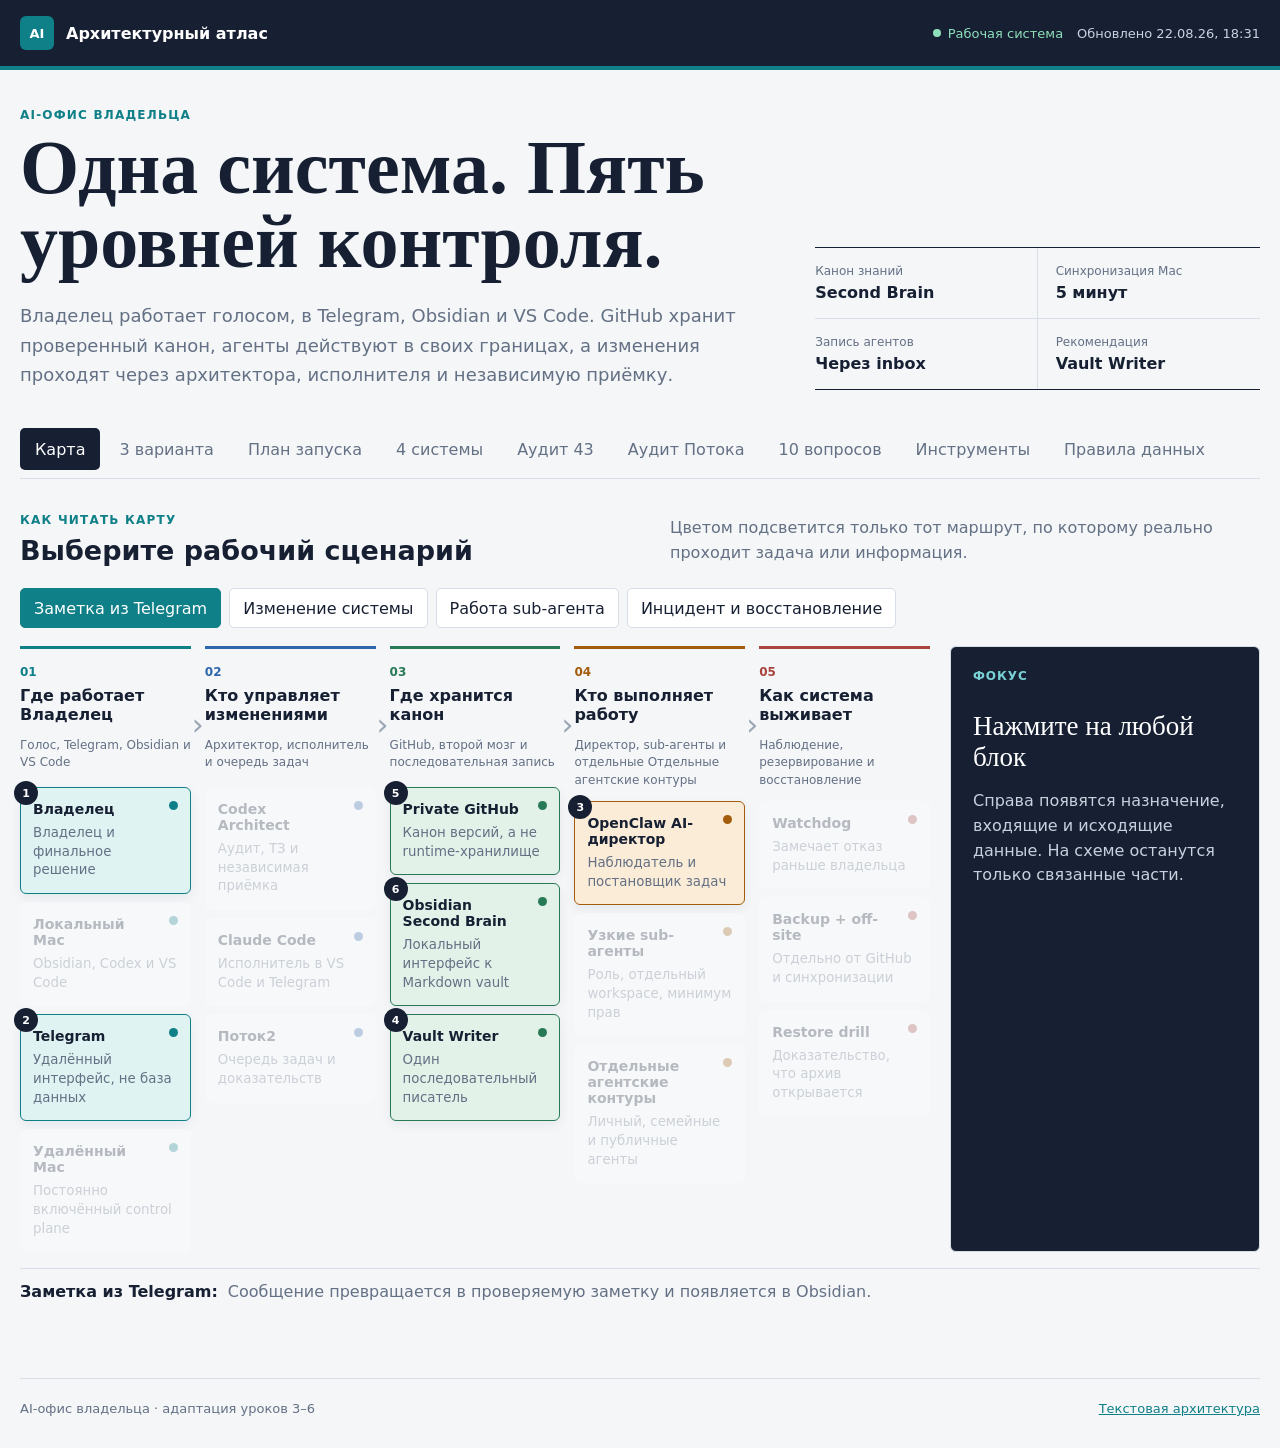
==== commit a8306e60: "chore: refresh Potok audit dashboard" ====
--- a/index.html
+++ b/index.html
@@ -281,7 +281,7 @@
   </footer>
 
   <script id="architecture-data" type="application/json">{"schema_version": 3, "updated_on": "2026-07-21", "recommended_option": "controlled_writer", "groups": [{"id": "interfaces", "label": "Где работает Владелец", "number": "01", "summary": "Голос, Telegram, Obsidian и VS Code"}, {"id": "control", "label": "Кто управляет изменениями", "number": "02", "summary": "Архитектор, исполнитель и очередь задач"}, {"id": "knowledge", "label": "Где хранится канон", "number": "03", "summary": "GitHub, второй мозг и последовательная запись"}, {"id": "runtime", "label": "Кто выполняет работу", "number": "04", "summary": "Директор, sub-агенты и отдельные Отдельные агентские контуры"}, {"id": "resilience", "label": "Как система выживает", "number": "05", "summary": "Наблюдение, резервирование и восстановление"}], "nodes": [{"id": "owner", "label": "Владелец", "group": "interfaces", "kind": "human", "status": "live", "short": "Владелец и финальное решение", "details": "Формулирует задачи голосом или текстом, подтверждает значимые решения и принимает результат. Не должен вручную пересылать данные между агентами.", "writes": ["задачи", "решения", "заметки"], "reads": ["статусы", "отчёты", "архитектуру"]}, {"id": "local-mac", "label": "Локальный Mac", "group": "interfaces", "kind": "device", "status": "live", "short": "Obsidian, Codex и VS Code", "details": "Главное рабочее место. Здесь открыт канонический Obsidian vault, Codex проектирует и принимает, Claude Code в VS Code выполняет утверждённые изменения.", "writes": ["локальные заметки", "ветки Git"], "reads": ["GitHub main", "agent inbox"]}, {"id": "telegram", "label": "Telegram", "group": "interfaces", "kind": "channel", "status": "live", "short": "Удалённый интерфейс, не база данных", "details": "Через Telegram Владелец ставит задачи и получает ответы. Сообщения, которые нужно сохранить, превращаются в структурированные записи через inbox, а не остаются единственной копией в чате.", "writes": ["входящие запросы"], "reads": ["ответы", "уведомления"]}, {"id": "remote-mac", "label": "Удалённый Mac", "group": "interfaces", "kind": "device", "status": "planned", "short": "Постоянно включённый control plane", "details": "Держит runner, watchdog и отдельные worktree. Продолжает контроль, когда локальный Mac выключен, но не становится вторым неконтролируемым писателем в main.", "writes": ["ветки", "отчёты"], "reads": ["очередь", "GitHub"]}, {"id": "codex", "label": "Codex Architect", "group": "control", "kind": "architect", "status": "live", "short": "Аудит, ТЗ и независимая приёмка", "details": "Проверяет факты, проектирует решение, задаёт критерии приёмки и не принимает отчёт исполнителя на слово.", "writes": ["ТЗ", "review", "решения"], "reads": ["источники", "diff", "evidence"]}, {"id": "claude", "label": "Claude Code", "group": "control", "kind": "engineer", "status": "live", "short": "Исполнитель в VS Code и Telegram", "details": "Выполняет утверждённое ТЗ, работает в отдельной ветке, прикладывает проверки и передаёт результат на независимую приёмку.", "writes": ["код", "документы", "отчёт"], "reads": ["ТЗ", "канон", "замечания review"]}, {"id": "potok2", "label": "Поток2", "group": "control", "kind": "orchestration", "status": "planned", "short": "Очередь задач и доказательств", "details": "Фиксирует задачу, владельца, исполнителя, reviewer, stop-gates и evidence. Автоматизирует передачу между Codex и Claude без ручного копирования сообщений.", "writes": ["case state", "handoff"], "reads": ["inbox", "reports"]}, {"id": "github", "label": "Private GitHub", "group": "knowledge", "kind": "canon", "status": "live", "short": "Канон версий, а не runtime-хранилище", "details": "Хранит код, архитектуру, governance и безопасные Markdown-знания. В main попадает только проверенный результат; секреты, БД, raw health и runtime state сюда не идут.", "writes": ["commits", "reviewed main"], "reads": ["branches", "pull requests"]}, {"id": "obsidian", "label": "Obsidian Second Brain", "group": "knowledge", "kind": "knowledge", "status": "live", "short": "Локальный интерфейс к Markdown vault", "details": "Vault канонический vault second-brain является локальным Git-репозиторием. Obsidian Git делает pull и commit-and-sync каждые пять минут на основном Mac.", "writes": ["заметки владельца"], "reads": ["GitHub main", "agent inbox"]}, {"id": "vault-writer", "label": "Vault Writer", "group": "knowledge", "kind": "control", "status": "recommended", "short": "Один последовательный писатель", "details": "Принимает новые заметки от удалённых агентов, проверяет allowlist и секреты, делает pull, атомарную запись, commit и push с retry. Убирает гонку нескольких писателей.", "writes": ["agent inbox", "audit metadata"], "reads": ["очередь заметок", "актуальный main"]}, {"id": "openclaw-director", "label": "OpenClaw AI-директор", "group": "runtime", "kind": "agent", "status": "live", "short": "Наблюдатель и постановщик задач", "details": "Собирает сигналы, считает KPI, готовит брифы и делегирует узким sub-агентам. Не редактирует production-конфиги и не перезапускает gateway.", "writes": ["брифы", "agent inbox"], "reads": ["разрешённые знания", "метрики"]}, {"id": "subagents", "label": "Узкие sub-агенты", "group": "runtime", "kind": "agent", "status": "planned", "short": "Роль, отдельный workspace, минимум прав", "details": "Исполняют конкретные бизнес-функции внутри одного trust boundary. Получают только необходимые инструменты, данные и бюджет.", "writes": ["результат роли", "отчёт"], "reads": ["узкий контекст"]}, {"id": "agent-contours", "label": "Отдельные агентские контуры", "group": "runtime", "kind": "agent", "status": "live", "short": "Личный, семейные и публичные агенты", "details": "Основной, семейные и публичные агенты остаются отдельными контурами, когда различаются пользователи, секреты, медицинские данные или blast radius.", "writes": ["runtime data", "redacted report"], "reads": ["свой workspace", "свои секреты"]}, {"id": "watchdog", "label": "Watchdog", "group": "resilience", "kind": "monitor", "status": "planned", "short": "Замечает отказ раньше владельца", "details": "Следит за gateway, очередями, пропущенными ответами, drift и резервными моделями. Создаёт инцидент, но не делает рискованный ремонт без политики.", "writes": ["incident", "health status"], "reads": ["логи без секретов", "smoke endpoints"]}, {"id": "backup", "label": "Backup + off-site", "group": "resilience", "kind": "backup", "status": "partial", "short": "Отдельно от GitHub и синхронизации", "details": "Архивирует runtime state, БД и разрешённые данные в независимое хранилище. GitHub хранит код и документы, но не заменяет backup production-данных.", "writes": ["immutable archive", "manifest"], "reads": ["allowlisted runtime data"]}, {"id": "restore", "label": "Restore drill", "group": "resilience", "kind": "verification", "status": "planned", "short": "Доказательство, что архив открывается", "details": "Периодически восстанавливает архив в изолированное место, проверяет manifest и фиксирует время восстановления. Наличие файла backup без restore-drill не считается защитой.", "writes": ["акт проверки"], "reads": ["backup archive", "checksums"]}], "node_guidance": {"owner": {"decision": "Владелец определяет цель и принимает продуктовые, финансовые и рискованные решения; техническую передачу между системами выполняет инфраструктура.", "risk": "Если владелец становится ручным транспортом сообщений, система перестаёт быть автономной и теряет историю решений.", "evidence": "Решение зафиксировано в задаче, есть критерии приёмки и финальный verdict владельца.", "question_ids": ["q4", "q9"]}, "local-mac": {"decision": "Локальный Mac остаётся удобным интерфейсом для голоса, Obsidian, Codex и VS Code, но не единственной точкой жизни системы.", "risk": "Сон, отключение питания или поломка Mac не должны останавливать watchdog, runtime и удалённую работу.", "evidence": "После выключения Mac серверные агенты продолжают отвечать, а изменения доступны через GitHub.", "question_ids": ["q6"]}, "telegram": {"decision": "Telegram используется как интерфейс постановки задач и уведомлений, но не как каноническое хранилище.", "risk": "Решение или файл останется только в длинном чате и не попадёт в базу знаний.", "evidence": "Сохранённое сообщение получает task id, источник и ссылку на заметку в vault.", "question_ids": ["q8"]}, "remote-mac": {"decision": "Удалённый Mac становится постоянно включённым control plane с отдельными worktree и ограниченными правами.", "risk": "Второй Mac начнёт независимо писать в main и создаст конфликты или неконтролируемый drift.", "evidence": "Runner работает после отключения локального Mac; запись идёт через ветку, inbox или Vault Writer.", "question_ids": ["q2", "q6"]}, "codex": {"decision": "Codex проектирует, формирует ТЗ, проверяет факты и независимо принимает работу исполнителя.", "risk": "Один агент одновременно реализует и принимает собственный результат без проверки evidence.", "evidence": "Есть отдельный review с фактическими проверками файлов, diff, smoke и production.", "question_ids": ["q4", "q9"]}, "claude": {"decision": "Claude Code выполняет утверждённое ТЗ в VS Code или Telegram и передаёт отчёт на независимое review.", "risk": "Исполнитель самовольно меняет архитектуру, production или stop-gates в ходе реализации.", "evidence": "Изменения соответствуют scope, тесты приложены, итог проверен другим агентом.", "question_ids": ["q4"]}, "potok2": {"decision": "Каждая межагентная работа получает единый case: задача, роли, stop-gates, статус и evidence.", "risk": "Ручная пересылка между чатами теряет контекст, актуальную версию и ответственность.", "evidence": "По case id восстанавливается полный путь: запрос → ТЗ → исполнение → review → решение.", "question_ids": ["q4", "q9"]}, "github": {"decision": "Private GitHub является каноном версий для кода, архитектуры, governance и разрешённых Markdown-знаний.", "risk": "В Git history попадут секреты, runtime-БД или приватные данные, которые сложно полностью удалить.", "evidence": "Protected main, review, secret scan, понятный commit и отсутствие запрещённых типов данных.", "question_ids": ["q1", "q2", "q7"]}, "obsidian": {"decision": "Obsidian является человеческим интерфейсом к локальному Markdown vault, синхронизированному через Git.", "risk": "Автосинхронизацию ошибочно принять за backup или разрешить нескольким устройствам конфликтно менять один файл.", "evidence": "Vault открывается без сети, история видна в Git, конфликт и восстановление проверены отдельно.", "question_ids": ["q1", "q3", "q8"]}, "vault-writer": {"decision": "Все удалённые агенты передают новые заметки одному последовательному writer через allowlisted inbox.", "risk": "Несколько агентов одновременно делают pull/edit/push и перетирают изменения друг друга.", "evidence": "Writer пишет атомарно, фиксирует автора и источник, делает secret scan и корректно обрабатывает conflict/retry.", "question_ids": ["q2", "q8"]}, "openclaw-director": {"decision": "AI-директор наблюдает, считает KPI, готовит брифы и делегирует; production-конфиги сам не меняет.", "risk": "Директор получает одновременно чтение недоверенных данных, доступ к секретам и право опасного действия.", "evidence": "Tool policy ограничена, действия директора видны в аудите, рискованные изменения уходят инженеру.", "question_ids": ["q5", "q7"]}, "subagents": {"decision": "Sub-агент создаётся для узкой роли внутри одного trust boundary и получает минимальный набор инструментов.", "risk": "Ради каждой функции разворачивается отдельный тяжёлый агент или, наоборот, один агент получает доступ ко всему.", "evidence": "У роли есть SOUL, workspace, tool allowlist, бюджет, KPI и маршрут эскалации.", "question_ids": ["q5"]}, "agent-contours": {"decision": "Отдельный отдельный агентский контур нужен при разных пользователях, секретах, медицинских данных или радиусе отказа.", "risk": "Семейные, публичные и личные данные смешиваются в одной памяти и одном наборе прав.", "evidence": "Раздельные credentials, workspace, allowlist пользователей, backup и healthcheck каждого контура.", "question_ids": ["q5", "q7"]}, "watchdog": {"decision": "Независимый watchdog обнаруживает молчание, таймауты, drift и отказ модели раньше владельца.", "risk": "Монитор зависит от того же gateway или той же модели, которую должен контролировать.", "evidence": "Тестовый отказ создаёт один инцидент, cooldown работает, восстановление подтверждается отдельным smoke.", "question_ids": ["q6", "q9"]}, "backup": {"decision": "Runtime, БД и private data архивируются отдельно от GitHub минимум в одну независимую off-site копию.", "risk": "Есть только локальный архив на том же диске или синхронизированная копия, повторяющая удаление.", "evidence": "Архив имеет manifest, checksum, ротацию, независимое местоположение и журнал выполнения.", "question_ids": ["q3", "q7"]}, "restore": {"decision": "Backup считается рабочим только после неразрушающего восстановления в изолированную директорию.", "risk": "Архив существует, но повреждён, зашифрован потерянным ключом или не содержит критичный state.", "evidence": "Зафиксированы дата drill, checksum, восстановленные компоненты, RPO и фактическое время RTO.", "question_ids": ["q3", "q9"]}}, "routes": [{"id": "knowledge-note", "label": "Заметка из Telegram", "description": "Сообщение превращается в проверяемую заметку и появляется в Obsidian.", "path": ["owner", "telegram", "openclaw-director", "vault-writer", "github", "obsidian", "owner"]}, {"id": "code-change", "label": "Изменение системы", "description": "Codex проектирует, Claude выполняет, Codex принимает, после чего изменение попадает в канон.", "path": ["owner", "codex", "potok2", "claude", "github", "codex", "owner"]}, {"id": "agent-delegation", "label": "Работа sub-агента", "description": "Директор выдаёт узкую задачу, sub-агент возвращает результат без доступа ко всей системе.", "path": ["owner", "telegram", "openclaw-director", "subagents", "vault-writer", "github", "obsidian"]}, {"id": "incident", "label": "Инцидент и восстановление", "description": "Watchdog создаёт инцидент, ремонт проходит через контролируемый цикл и проверяется восстановлением.", "path": ["watchdog", "potok2", "codex", "claude", "backup", "restore", "owner"]}], "options": [{"id": "course-direct", "number": "A", "label": "Точно по курсу", "verdict": "Только для пилота", "summary": "Mac, Claude и OpenClaw напрямую pull/push в main.", "advantages": ["Минимум компонентов", "Уже почти настроено", "Быстрый старт"], "risks": ["Конфликты нескольких писателей", "Случайная перезапись", "Широкие write-ключи"]}, {"id": "controlled_writer", "number": "B", "label": "Контролируемый writer", "verdict": "Рекомендуется", "summary": "Obsidian синхронизирует Mac, агенты пишут через inbox и одного writer.", "advantages": ["Один порядок записи", "Понятный автор и источник", "Review для канонических файлов"], "risks": ["Нужен небольшой сервис", "Нужно определить allowlist"]}, {"id": "obsidian-sync", "number": "C", "label": "Obsidian Sync + Git", "verdict": "Позже, если нужен mobile", "summary": "Obsidian Sync связывает устройства, Git работает как история с одного устройства.", "advantages": ["Удобный mobile", "E2E encryption", "Headless-клиент"], "risks": ["Подписка", "Дополнительный слой", "Нельзя смешивать sync-механизмы без правил"]}], "rollout": [{"id": "inventory", "number": "01", "title": "Назначить канонический vault", "detail": "Зафиксировать second-brain и классифицировать остальные vault без массового переноса.", "status": "next"}, {"id": "privacy", "number": "02", "title": "Закрыть privacy-гейт", "detail": "Добавить gitignore, исключить workspace/plugin state, секреты, БД, raw health и transcripts.", "status": "planned"}, {"id": "course", "number": "03", "title": "Перенести уроки 3–6", "detail": "Сгенерировать Obsidian-заметки: источник, точный конспект, наши решения, чек-лист и ссылки.", "status": "planned"}, {"id": "inbox", "number": "04", "title": "Развести входящие агентов", "detail": "Создать agent inbox и правило: новый файл можно, изменение канона только через review.", "status": "planned"}, {"id": "writer", "number": "05", "title": "Запустить Vault Writer", "detail": "Последовательная запись, secret-scan, pull, atomic write, commit, push и retry.", "status": "planned"}, {"id": "agents", "number": "06", "title": "Подключать по одному агенту", "detail": "Сначала OpenClaw, затем Claude Telegram, потом остальные контуры после smoke.", "status": "planned"}, {"id": "recovery", "number": "07", "title": "Проверить конфликт и восстановление", "detail": "Сымитировать одновременную правку, откат заметки и восстановление независимого backup.", "status": "planned"}], "lessons": [{"number": "03", "title": "Инфраструктура OpenClaw", "theme": "Сервер, Claude Code, MCP и базовые инструменты"}, {"number": "04", "title": "GitHub и вайб-кодинг", "theme": "SSH, GitHub CLI, Pages и дизайн-скиллы"}, {"number": "05", "title": "n8n и автоматизации", "theme": "Workflow, cron, интеграции и границы агентских контуров"}, {"number": "06", "title": "Claude Code в Telegram", "theme": "AI-офис, Obsidian vault, GitHub и sub-агенты"}], "course_systems": [{"id": "automation", "number": "01", "title": "n8n и автоматизации", "subtitle": "Детерминированные процессы, интеграции и cron", "purpose": "Вынести повторяемые API-операции, расписания, retry и преобразование данных из рассуждающего агента в наблюдаемый workflow.", "course": "Урок 5 разворачивает n8n, подключает Google, Telegram и OpenClaw, показывает workflow и cron jobs.", "adaptation": "Основной агент остаётся главным собеседником и принимает смысловые решения. n8n используется как исполнитель повторяемого процесса, а не как второй AI-директор.", "result": "Каждая автоматизация имеет owner, trigger, входы, выходы, retry, idempotency, лимит стоимости, alert и ручной fallback.", "chapters": [{"label": "Архитектура n8n в системе", "lesson": "05", "section": "02"}, {"label": "Google и OpenClaw", "lesson": "05", "section": "06"}, {"label": "OpenClaw → n8n → Telegram", "lesson": "05", "section": "07"}, {"label": "Workflow и cron jobs", "lesson": "05", "section": "09"}], "checklist_ids": ["A04", "A05", "A07", "A24", "A31", "A33"]}, {"id": "subagents", "number": "02", "title": "Разворачивание sub-агентов", "subtitle": "Роли, SOUL, workspace, skills, память и handoff", "purpose": "Создавать не множество одинаковых ботов, а одного директора и узких исполнителей с минимальными правами и измеримым результатом.", "course": "Часть 3 урока 6 проходит от контракта AI-директора до SOUL, Skills, Memory System и Heartbeats.", "adaptation": "Sub-агент живёт внутри общего trust boundary. При других пользователях, секретах или медицинских данных остаётся отдельный отдельный агентский контур.", "result": "У каждого агента есть роль, workspace, tool policy, бюджет, KPI, журнал, канал эскалации и независимый reviewer.", "chapters": [{"label": "Контракт AI-директора", "lesson": "06", "anchor": "part3-chapter-01"}, {"label": "Архитектура и границы", "lesson": "06", "anchor": "part3-chapter-02"}, {"label": "SOUL директора и sub-агента", "lesson": "06", "anchor": "part3-chapter-03"}, {"label": "Skills, память и Heartbeats", "lesson": "06", "anchor": "part3-chapter-04"}], "checklist_ids": ["A01", "A03", "A08", "A09", "A10", "A11"]}, {"id": "second-brain", "number": "03", "title": "Второй мозг", "subtitle": "Obsidian, GitHub, память и контролируемая запись", "purpose": "Дать владельцу и агентам общую проверяемую память в Markdown, которая доступна локально, имеет историю и не зависит от одного чата.", "course": "Часть 2 урока 6 связывает Obsidian vault, GitHub, Claude Code и OpenClaw; Memory System дополняет локальную память общим vault.", "adaptation": "На основном Mac работает Obsidian Git. Удалённые агенты не конкурируют за main, а пишут через inbox и одного Vault Writer.", "result": "У каждого знания есть источник, владелец, уровень доступа, дата свежести и commit; sync отделён от backup.", "chapters": [{"label": "Obsidian vault + GitHub", "lesson": "06", "anchor": "part2-chapter-01"}, {"label": "Claude и OpenClaw в одном vault", "lesson": "06", "anchor": "part2-chapter-02"}, {"label": "GitHub backup workspace", "lesson": "06", "anchor": "part3-bridge-github"}, {"label": "Двухуровневая Memory System", "lesson": "06", "anchor": "part3-chapter-05"}], "checklist_ids": ["A12", "A13", "A14", "A15", "A16", "A19"]}, {"id": "security", "number": "04", "title": "Безопасность и восстановление", "subtitle": "Identity, least privilege, мониторинг, backup и платежи", "purpose": "Ограничить blast radius каждого агента и сделать отказ, компрометацию или неоплаченную подписку обнаруживаемыми до остановки бизнеса.", "course": "Часть 4 урока 6 покрывает аудит, hardening сервера и защиту агента от prompt injection, опасных tools и memory poisoning.", "adaptation": "Security-аудит отделён от исправлений. Любая production-правка начинается с backup и заканчивается smoke; платежи контролируются как операционный риск.", "result": "Есть allowlist, secret store, deny-by-default, watchdog, off-site backup, restore-drill, реестр оплат и напоминания 14/7/3/1 день.", "chapters": [{"label": "Аудит глазами атакующего", "lesson": "06", "anchor": "part4-chapter-01"}, {"label": "Hardening сервера", "lesson": "06", "anchor": "part4-chapter-02"}, {"label": "Безопасность агента", "lesson": "06", "anchor": "part4-chapter-03"}, {"label": "MCP security practices", "external_href": "https://modelcontextprotocol.io/docs/tutorials/security/security_best_practices"}], "checklist_ids": ["A20", "A21", "A22", "A23", "A28", "A29", "A34", "A35"]}], "audit_projects": [{"id": "agent-main", "label": "Основной агент"}, {"id": "openclaw-director", "label": "OpenClaw AI-директор"}, {"id": "family-bot-a", "label": "Family Bot A"}, {"id": "family-bot-b", "label": "Family Bot B"}, {"id": "family-bot-c", "label": "Family Bot C"}, {"id": "ai-directorate", "label": "AI-директорат"}, {"id": "new-project", "label": "Новый проект"}], "audit_categories": [{"id": "governance", "number": "01", "label": "Каркас и управление"}, {"id": "models", "number": "02", "label": "Модели и провайдеры"}, {"id": "agents", "number": "03", "label": "Агенты и sub-агенты"}, {"id": "knowledge", "number": "04", "label": "Второй мозг"}, {"id": "git", "number": "05", "label": "GitHub и синхронизация"}, {"id": "security", "number": "06", "label": "Безопасность"}, {"id": "monitoring", "number": "07", "label": "Мониторинг и удалённый ремонт"}, {"id": "backup", "number": "08", "label": "Backup и восстановление"}, {"id": "cadence", "number": "09", "label": "Cron и развитие"}, {"id": "billing", "number": "10", "label": "Платежи и лимиты"}], "audit_items": [{"id": "A01", "layer": "base", "category": "governance", "title": "Назначены владелец и цель", "question": "Понятно, кто принимает финальное решение и какую бизнес-задачу решает агент?", "expected_evidence": "Owner, scope и KPI зафиксированы в README/TЗ.", "cadence": "при создании", "verifiability": "human"}, {"id": "A02", "layer": "base", "category": "governance", "title": "Карта источников истины", "question": "Для кода, знаний, runtime, секретов и задач определён ровно один канон?", "expected_evidence": "Design ownership map: спроектированная карта канонов без двух равноправных writers. Уровень проектирования; не использовать evidence A14/A19.", "cadence": "ежеквартально", "verifiability": "human"}, {"id": "A03", "layer": "base", "category": "governance", "title": "Роли и stop-gates", "question": "Разделены архитектор, исполнитель, reviewer и действия, требующие владельца?", "expected_evidence": "Role contract и список production/auth/destructive gates.", "cadence": "при изменении ролей", "verifiability": "human"}, {"id": "A04", "layer": "base", "category": "models", "title": "Primary и fallback модели", "question": "Зафиксированы фактические model id, provider и порядок fallback?", "expected_evidence": "Config snapshot без секретов + live model footer/probe.", "cadence": "еженедельно", "verifiability": "machine"}, {"id": "A05", "layer": "base", "category": "models", "title": "Провайдеры проходят smoke", "question": "OpenAI/Codex/OpenRouter отвечают, а expired token и billing error обнаруживаются?", "expected_evidence": "Provider availability: tool-free probes каждого провайдера с latency и кодом ошибки. Не использовать тот же артефакт, что в A07.", "cadence": "ежедневно", "verifiability": "machine"}, {"id": "A06", "layer": "base", "category": "models", "title": "Бюджет и лимиты модели", "question": "Есть месячный бюджет, threshold, rate limit и запрет бесконечных retries?", "expected_evidence": "Budget policy и alert thresholds без API-ключей.", "cadence": "еженедельно", "verifiability": "hybrid"}, {"id": "A07", "layer": "base", "category": "models", "title": "Timeout и fallback проверены", "question": "Зависшая модель не блокирует ответ на 10 минут и безопасно переключается?", "expected_evidence": "Real failover drill: журнал учения с timeout, retry cap и фактическим переключением на fallback. Отдельный артефакт от probe A05.", "cadence": "ежемесячно", "verifiability": "hybrid"}, {"id": "A08", "layer": "base", "category": "agents", "title": "SOUL и роль актуальны", "question": "Агент знает аудиторию, тон, обязанности, запреты и эскалацию?", "expected_evidence": "SOUL/IDENTITY review + тестовые сценарии.", "cadence": "ежемесячно", "verifiability": "human"}, {"id": "A09", "layer": "base", "category": "agents", "title": "Workspace изолирован", "question": "У агента отдельные workspace, memory, sessions и credentials?", "expected_evidence": "Config paths и permission check без содержимого секретов.", "cadence": "при deploy", "verifiability": "machine"}, {"id": "A10", "layer": "base", "category": "agents", "title": "Минимальный toolset", "question": "Включены только нужные skills/MCP/tools, опасные действия deny-by-default?", "expected_evidence": "Tool inventory и negative tests.", "cadence": "ежемесячно", "verifiability": "hybrid"}, {"id": "A11", "layer": "base", "category": "agents", "title": "Handoff sub-агентов", "question": "Делегирование передаёт узкий контекст, результат, cost и статус обратно директору?", "expected_evidence": "Тестовый case со сквозным task id.", "cadence": "при новой роли", "verifiability": "hybrid"}, {"id": "A12", "layer": "base", "category": "knowledge", "title": "Назначен канонический vault", "question": "Понятно, где находится второй мозг и кто его открывает локально?", "expected_evidence": "Vault path, remote и owner зафиксированы приватно.", "cadence": "при миграции", "verifiability": "human"}, {"id": "A13", "layer": "base", "category": "knowledge", "title": "Разделена память", "question": "MEMORY, daily notes, знания и runtime state не смешаны в одном файле?", "expected_evidence": "Memory map и retention policy.", "cadence": "ежемесячно", "verifiability": "hybrid"}, {"id": "A14", "layer": "base", "category": "knowledge", "title": "Inbox и один writer", "question": "Удалённые агенты создают заметки через inbox, а не конкурируют за main?", "expected_evidence": "Runtime single-writer enforcement: writer log с author/source/task id, рабочий inbox и отсутствие прямых записей в main. Уровень runtime; не использовать evidence A02/A19.", "cadence": "еженедельно", "verifiability": "hybrid"}, {"id": "A15", "layer": "base", "category": "knowledge", "title": "Классификация и свежесть", "question": "У заметок есть источник, privacy class, дата и правило обновления?", "expected_evidence": "Frontmatter sample и stale-content report.", "cadence": "еженедельно", "verifiability": "machine"}, {"id": "A16", "layer": "base", "category": "git", "title": "Private GitHub подключён", "question": "Локальный канон имеет корректный private remote и понятную ветку main?", "expected_evidence": "git remote/status без credential URL.", "cadence": "при создании", "verifiability": "machine"}, {"id": "A17", "layer": "base", "category": "git", "title": "Gitignore и secret scan", "question": "Env, keys, DB, sessions, logs и private health исключены до первого push?", "expected_evidence": "Pre-push secret hygiene: gitignore tests и secret scan с нулём findings до push. Контур «до Git»; runtime-изоляция — A21.", "cadence": "каждый commit", "verifiability": "machine"}, {"id": "A18", "layer": "base", "category": "git", "title": "Review защищает main", "question": "Изменение канона проходит diff и независимую приёмку?", "expected_evidence": "Branch/PR/review или эквивалентный review report.", "cadence": "каждое изменение", "verifiability": "human"}, {"id": "A19", "layer": "base", "category": "git", "title": "Синхронизация переживает конфликт", "question": "Pull-before-push, retries и конфликт двух писателей протестированы без перезаписи?", "expected_evidence": "Conflict drill: протокол теста одновременной записи двух писателей с восстановленной историей. Уровень учений; не использовать evidence A02/A14.", "cadence": "ежеквартально", "verifiability": "hybrid"}, {"id": "A20", "layer": "base", "category": "security", "title": "Identity и allowlist", "question": "Писать агенту и нажимать callbacks могут только разрешённые пользователи?", "expected_evidence": "Positive/negative auth smoke.", "cadence": "ежемесячно", "verifiability": "hybrid"}, {"id": "A21", "layer": "base", "category": "security", "title": "Секреты вне документов", "question": "Токены живут в env/secret store, имеют rotation owner и не выводятся в логи?", "expected_evidence": "Runtime/log secret isolation: секреты в env/secret store, redacted config audit и отсутствие секретов в логах. Контур «в runtime»; pre-push гигиена — A17.", "cadence": "ежемесячно", "verifiability": "hybrid"}, {"id": "A22", "layer": "base", "category": "security", "title": "Prompt injection containment", "question": "Недоверенный web/файл не может одновременно читать секреты и выполнять опасное действие?", "expected_evidence": "Tool policy, sandbox и red-team scenarios.", "cadence": "ежемесячно", "verifiability": "human"}, {"id": "A23", "layer": "base", "category": "security", "title": "Least privilege runtime", "question": "Сервис не работает под избыточным root и права файлов соответствуют процессу?", "expected_evidence": "Process uid, ownership и allowed operations.", "cadence": "при deploy", "verifiability": "machine"}, {"id": "A24", "layer": "base", "category": "monitoring", "title": "Healthcheck и latency", "question": "Проверяются gateway, модель, очередь, диск и время ответа?", "expected_evidence": "Status snapshot и thresholds.", "cadence": "каждые 5 минут", "verifiability": "machine"}, {"id": "A25", "layer": "base", "category": "monitoring", "title": "Watchdog пропущенных ответов", "question": "Молчание или delivery error обнаруживается без участия того же агента?", "expected_evidence": "Incident detected: synthetic failure создаёт ровно один инцидент с cooldown. Только обнаружение; доставка — A26.", "cadence": "постоянно", "verifiability": "hybrid"}, {"id": "A26", "layer": "base", "category": "monitoring", "title": "Инцидент приходит владельцу", "question": "Alert содержит контур, симптом, время, авто-действие и безопасную команду проверки?", "expected_evidence": "Alert delivered and readable: тестовый owner-DM доставлен и содержит контур, симптом, время и безопасную команду проверки. Только доставка; обнаружение — A25.", "cadence": "ежемесячный drill", "verifiability": "hybrid"}, {"id": "A27", "layer": "base", "category": "monitoring", "title": "Удалённый архитектор может восстановить", "question": "При выключенном локальном Mac есть доступ, runbook и узкие права для диагностики/ремонта?", "expected_evidence": "Recovery drill с телефона/удалённого Mac и отчёт.", "cadence": "до отпуска и ежемесячно", "verifiability": "hybrid"}, {"id": "A28", "layer": "base", "category": "backup", "title": "Ежедневный off-site backup", "question": "Код, runtime, DB и private data покрыты разными allowlisted архивами?", "expected_evidence": "Последний archive, manifest, checksum и второе местоположение.", "cadence": "ежедневно", "verifiability": "machine"}, {"id": "A29", "layer": "base", "category": "backup", "title": "Restore-drill доказан", "question": "Архив реально восстановлен в изолированное место и критичные файлы открываются?", "expected_evidence": "Дата drill, RPO, RTO и результат проверки.", "cadence": "ежемесячно", "verifiability": "hybrid"}, {"id": "A30", "layer": "base", "category": "backup", "title": "Backup сам мониторится", "question": "Ошибка cron, нехватка диска или потерянный encryption key создают alert?", "expected_evidence": "Failed-job simulation, retention и key escrow check.", "cadence": "еженедельно", "verifiability": "machine"}, {"id": "A31", "layer": "base", "category": "cadence", "title": "Ежедневный операционный обзор", "question": "Сводятся failures, missed replies, overdue tasks, модель, backup и критичные балансы?", "expected_evidence": "Один короткий daily brief владельцу.", "cadence": "ежедневно", "verifiability": "hybrid"}, {"id": "A32", "layer": "base", "category": "cadence", "title": "Еженедельное ретро агента", "question": "Проверяются KPI, ошибки, drift, skills, расходы и одно улучшение?", "expected_evidence": "Weekly report с action owner и сроком.", "cadence": "еженедельно", "verifiability": "hybrid"}, {"id": "A33", "layer": "base", "category": "cadence", "title": "Cron не дублируется и не устаревает", "question": "У каждого job есть owner, timezone, destination, cooldown и дата пересмотра?", "expected_evidence": "Cron registry + duplicate/stale audit.", "cadence": "еженедельно", "verifiability": "machine"}, {"id": "A34", "layer": "base", "category": "billing", "title": "Реестр подписок и серверов", "question": "Для модели, VPS, домена и SaaS записаны сумма, валюта, дата, способ оплаты и владелец?", "expected_evidence": "Приватный billing register без реквизитов на публичной странице.", "cadence": "ежемесячно", "verifiability": "hybrid"}, {"id": "A35", "layer": "base", "category": "billing", "title": "Баланс и продление предупреждаются", "question": "Есть alerts за 14/7/3/1 день и при снижении баланса ниже порога?", "expected_evidence": "Тестовое напоминание и маршрут эскалации при неоплате.", "cadence": "ежедневная проверка", "verifiability": "hybrid"}, {"id": "A36", "layer": "advanced", "category": "git", "title": "Deploy соответствует runtime", "question": "Код и конфиг, которые сейчас исполняются, совпадают с проверенным git-каноном?", "expected_evidence": "Сравнение commit/checksum деплоя с каноном: hash исполняемого релиза равен hash канона; список отклонений пуст или объяснён.", "cadence": "еженедельно", "verifiability": "machine"}, {"id": "A37", "layer": "advanced", "category": "governance", "title": "Права на публикуемый контент", "question": "Всё, что уходит в public, принадлежит нам или имеет явное разрешение на публикацию?", "expected_evidence": "Реестр публикуемых материалов с источником и правовым статусом; в public-сборке нет чужих материалов без разрешения.", "cadence": "перед каждой публикацией", "verifiability": "human"}, {"id": "A38", "layer": "advanced", "category": "git", "title": "Версионированный релиз и откат", "question": "Каждый релиз версионирован, а откат на предыдущую версию реально проверен?", "expected_evidence": "Release manifest/tag и журнал протестированного rollback с датой и результатом.", "cadence": "каждый релиз", "verifiability": "hybrid"}, {"id": "A39", "layer": "advanced", "category": "security", "title": "Происхождение и версии зависимостей", "question": "Для каждого MCP/skill/пакета известны источник, зафиксированная версия и ответственный за обновление?", "expected_evidence": "Реестр зависимостей: источник, pinned версия, owner обновления; lockfile или его эквивалент.", "cadence": "ежемесячно", "verifiability": "hybrid"}, {"id": "A40", "layer": "advanced", "category": "governance", "title": "Процедура вывода агента", "question": "Есть процедура decommission: отзыв токенов, снятие cron, судьба данных и workspace?", "expected_evidence": "Документированная процедура decommission, применимая к текущему набору токенов, cron и данных агента.", "cadence": "ежеквартально", "verifiability": "human"}, {"id": "A41", "layer": "advanced", "category": "knowledge", "title": "Retention и удаление данных", "question": "Для health-данных, transcripts и переписок определены срок хранения и процедура удаления?", "expected_evidence": "Retention policy с классами данных и сроками; подтверждение фактического удаления просроченного.", "cadence": "ежеквартально", "verifiability": "hybrid"}, {"id": "A42", "layer": "advanced", "category": "monitoring", "title": "Журнал действий агента", "question": "Действия агента восстановимы постфактум: кто, что, когда и по чьей задаче?", "expected_evidence": "Action/audit log с автором, task id и временем; выборочная реконструкция одного дня.", "cadence": "ежемесячно", "verifiability": "hybrid"}, {"id": "A43", "layer": "advanced", "category": "billing", "title": "Стоимость агента и задачи", "question": "Известна фактическая стоимость конкретного агента и типовой задачи?", "expected_evidence": "Cost report по агенту за период, стоимость типовой задачи и порог алерта при превышении.", "cadence": "ежемесячно", "verifiability": "hybrid"}], "questions": [{"id": "q1", "number": "01", "question": "Где находится единственный источник истины?", "answer": "Для версий кода и разрешённых знаний — private GitHub. Obsidian показывает локальную копию Markdown, а runtime-сервер хранит живое состояние, которое не считается каноном кода.", "fact": "Один объект не должен иметь два равноправных канона. У каждого класса данных заранее назначается владелец и место хранения.", "related_nodes": ["github", "obsidian"], "sources": [{"label": "GitHub: protected branches", "href": "https://docs.github.com/en/repositories/configuring-branches-and-merges-in-your-repository/managing-protected-branches/about-protected-branches"}, {"label": "Obsidian: vault — локальная папка", "href": "https://help.obsidian.md/vault"}]}, {"id": "q2", "number": "02", "question": "Кто имеет право менять канон и как исключить конфликты?", "answer": "Владелец пишет через Obsidian на основном Mac. Удалённые агенты создают материалы в своём inbox или ветке, а один Vault Writer последовательно переносит проверенное в канон.", "fact": "Пятиминутный pull/push не предотвращает гонки двух писателей. Нужны single-writer, branch/review и явная обработка conflict.", "related_nodes": ["remote-mac", "github", "vault-writer"], "sources": [{"label": "Obsidian Git: automatic sync", "href": "https://publish.obsidian.md/git-doc/Features"}, {"label": "GitHub: pull request reviews", "href": "https://docs.github.com/en/pull-requests/collaborating-with-pull-requests/reviewing-changes-in-pull-requests/about-pull-request-reviews"}]}, {"id": "q3", "number": "03", "question": "Почему синхронизация каждые пять минут не является backup?", "answer": "Sync быстро распространяет и полезные изменения, и ошибочное удаление. Backup должен быть независимым, версионированным и регулярно проверяться восстановлением.", "fact": "Наличие архива не доказывает восстановимость: нужен restore-drill с checksum, RPO и RTO.", "related_nodes": ["obsidian", "backup", "restore"], "sources": [{"label": "Obsidian: backup your files", "href": "https://help.obsidian.md/backup"}]}, {"id": "q4", "number": "04", "question": "Как разделены роли владельца, Codex и Claude Code?", "answer": "Владелец принимает значимые решения. Codex проводит аудит, пишет ТЗ и принимает. Claude Code реализует утверждённый scope и прикладывает evidence.", "fact": "Исполнитель не считается независимым reviewer собственной работы. Финальный verdict опирается на повторную фактическую проверку.", "related_nodes": ["owner", "codex", "claude", "potok2"], "sources": []}, {"id": "q5", "number": "05", "question": "Когда нужен sub-агент, а когда отдельный отдельный агентский контур?", "answer": "Sub-агент подходит для узкой роли внутри одного владельца данных и trust boundary. Отдельный контур нужен при других пользователях, секретах, приватных данных или независимом радиусе отказа.", "fact": "Граница безопасности важнее организационного названия роли: разные секреты и аудитории нельзя объединять только ради экономии серверов.", "related_nodes": ["openclaw-director", "subagents", "agent-contours"], "sources": [{"label": "OpenClaw: skills", "href": "https://docs.openclaw.ai/tools/skills"}, {"label": "MCP: security best practices", "href": "https://modelcontextprotocol.io/docs/tutorials/security/security_best_practices"}]}, {"id": "q6", "number": "06", "question": "Что продолжает работать, если локальный Mac выключен?", "answer": "Runtime агентов, watchdog и очередь должны жить на постоянно доступных узлах. Удалённый Mac даёт инженерный control plane, а GitHub — доступ к проверенному канону.", "fact": "Локальный Mac остаётся удобным интерфейсом, но не должен быть единственной точкой мониторинга, ремонта или хранения.", "related_nodes": ["local-mac", "remote-mac", "watchdog"], "sources": []}, {"id": "q7", "number": "07", "question": "Какие данные никогда не попадают в GitHub и обычный Obsidian vault?", "answer": "Токены, cookies, auth profiles, БД, sessions, runtime logs, raw health, медицинские документы и полные приватные переписки.", "fact": "Удаление секрета из последнего коммита недостаточно: он может остаться в истории и клонах, поэтому действует prevent-first secret scan.", "related_nodes": ["github", "openclaw-director", "agent-contours", "backup"], "sources": [{"label": "GitHub: removing sensitive data", "href": "https://docs.github.com/en/authentication/keeping-your-account-and-data-secure/removing-sensitive-data-from-a-repository"}]}, {"id": "q8", "number": "08", "question": "Как сообщение из Telegram превращается в заметку Obsidian?", "answer": "Агент классифицирует запрос, создаёт структурированную запись в allowlisted inbox, Vault Writer проверяет её и коммитит, после чего Obsidian Git подтягивает main.", "fact": "Telegram остаётся входным каналом. Каноническая запись получает автора, источник, время, task id и commit id.", "related_nodes": ["telegram", "vault-writer", "obsidian"], "sources": [{"label": "Obsidian Git documentation", "href": "https://publish.obsidian.md/git-doc/"}]}, {"id": "q9", "number": "09", "question": "Как доказать, что система действительно работает?", "answer": "Не по сообщению агента, а по evidence: diff, автоматические тесты, smoke, production-проверка, метрики watchdog и отдельный restore-drill.", "fact": "Каждый критичный контур должен иметь наблюдаемый success signal и проверяемый failure scenario.", "related_nodes": ["codex", "potok2", "watchdog", "restore"], "sources": [{"label": "Playwright", "href": "https://github.com/microsoft/playwright"}]}, {"id": "q10", "number": "10", "question": "Как превращать новый урок в рабочую систему, а не в склад текста?", "answer": "Сохранять неизменный HTML и checksum, создавать точный Markdown, отдельно вести аудит и решение, затем обновлять чек-лист, модель архитектуры и evidence.", "fact": "Авторский материал, наша критика и фактическое состояние системы — три разных слоя; смешивание делает знания недостоверными.", "related_nodes": ["codex", "github", "obsidian"], "sources": []}], "toolkit": [{"id": "frontend-design", "type": "Skill", "name": "frontend-design", "status": "installed", "verdict": "Использовать постоянно для сайта", "value": "Заставляет выбрать осознанное визуальное направление и доводить интерфейс до production-качества вместо типового AI-шаблона.", "use_when": "Новая страница, крупная переработка композиции, типографики, цвета и интеракций.", "risk": "Не заменяет UX-логику, факты и проверку адаптивности.", "href": "https://github.com/anthropics/skills/blob/main/skills/frontend-design/SKILL.md"}, {"id": "course-to-system", "type": "Project skill", "name": "course-to-system", "status": "installed", "verdict": "Канон работы с курсом", "value": "Разделяет оригинал урока, точный Markdown, аудит, наше решение, чек-лист и evidence.", "use_when": "Каждый новый урок, обновление курса или архитектурное решение на его основе.", "risk": "Без валидатора можно создать красивый, но неполный конспект.", "href": "docs/execution-policy.md"}, {"id": "context7", "type": "MCP", "name": "Context7", "status": "active", "verdict": "Оставить активным", "value": "Подтягивает актуальную версионную документацию библиотек и снижает риск выдуманных API.", "use_when": "Реализация на конкретном framework, библиотеке или API; не для продуктовой архитектуры.", "risk": "Документы в индексе добавляет сообщество; важные решения всё равно сверяются с первичным источником.", "href": "https://github.com/upstash/context7"}, {"id": "playwright", "type": "QA", "name": "Playwright", "status": "active", "verdict": "Использовать как обязательный acceptance", "value": "Проверяет реальную страницу в браузере: маршруты, клики, desktop/mobile, console errors и переполнение.", "use_when": "После каждой значимой правки интерфейса и перед публикацией.", "risk": "MCP не является security boundary; для нашего сайта достаточно локального CLI с ограниченными origin.", "href": "https://github.com/microsoft/playwright-mcp"}, {"id": "figma-mcp", "type": "MCP", "name": "Figma MCP", "status": "optional", "verdict": "Подключать после появления Figma-файла", "value": "Передаёт агенту структуру Figma/ FigJam и помогает держать код согласованным с макетом и компонентами.", "use_when": "Когда архитектуру будем совместно править в Figma или FigJam, а не только в HTML.", "risk": "Нужен отдельный внешний контур и контроль того, какие внутренние схемы отправляются в Figma.", "href": "https://help.figma.com/hc/en-us/articles/35281385065751-Figma-MCP-collection-Compare-Figma-s-remote-and-desktop-MCP-servers"}, {"id": "mermaid-mcp", "type": "MCP", "name": "Mermaid Chart MCP", "status": "optional", "verdict": "Только для публичных документационных схем", "value": "Валидирует Mermaid и создаёт PNG/SVG и редактируемые ссылки для презентаций.", "use_when": "Нужна переносимая sequence/C4/flowchart-схема в документации или презентации.", "risk": "Текст схемы уходит внешнему сервису; внутренние узлы и секретные детали туда не отправляем.", "href": "https://mermaid.ai/docs/ai/mcp-server"}, {"id": "github-mcp", "type": "MCP", "name": "GitHub MCP", "status": "not-needed", "verdict": "Пока не устанавливать", "value": "Удобен для issues, pull requests, code search и Actions прямо из агента.", "use_when": "Когда ручные gh-команды станут узким местом и будет определён минимальный toolset.", "risk": "Широкий GitHub toolset увеличивает blast radius; сейчас gh CLI уже закрывает задачу.", "href": "https://docs.github.com/en/copilot/how-tos/provide-context/use-mcp-in-your-ide/configure-toolsets"}], "design_prompts": [{"title": "Детализировать один узел", "text": "Разбери узел архитектуры как инженерный контракт: цель, владелец, входы, выходы, источник истины, разрешённые действия, stop-gates, главный риск, failure scenario, метрики и evidence. Не добавляй факты без источника."}, {"title": "Критика всей архитектуры", "text": "Проведи adversarial review архитектуры. Найди single points of failure, несколько равноправных writers, чрезмерные права, незащищённые секреты, циклы синхронизации, неподтверждённые backup и места, где владелец остаётся ручным транспортом."}, {"title": "Перерисовать визуал", "text": "Используй frontend-design. Сохрани фактическую модель данных, но предложи более ясную композицию для владельца бизнеса: сценарии вместо клубка линий, progressive disclosure, явные статусы, риски и доказательства. Проверь mobile и accessibility."}, {"title": "Приёмка страницы", "text": "Не доверяй отчёту. Открой production через Playwright, проверь desktop/mobile, все вкладки, интерактивные узлы, ссылки, отсутствие horizontal overflow и console errors. Сверь публичный текст с JSON-моделью и проверь отсутствие локальных путей и секретов."}]}</script>
-  <script id="potok-audit-data" type="application/json">{"audits": [{"completed_at": "2026-08-22T09:23:39Z", "contour": "agents", "focus": "general", "id": "AUD-001", "model_seconds": 603.3, "origin": null, "outcome": "NEEDS_FIX", "parallel": true, "reviewers": [{"duration_seconds": 350.1, "error_class": null, "model": "Claude", "model_version": "opus", "reviewer": "claude", "value_reason": "Нашёл причину остановить приёмку", "value_score": 9, "verdict": "NEEDS_FIX"}, {"duration_seconds": 253.2, "error_class": null, "model": "Kimi", "model_version": "kimi-code/k3", "reviewer": "kimi", "value_reason": "Нашёл причину остановить приёмку", "value_score": 9, "verdict": "NEEDS_FIX"}], "value_reason": "Нашёл причину остановить приёмку", "value_score": 9, "wall_seconds": 350.1}, {"completed_at": "2026-08-21T08:06:20Z", "contour": "other", "focus": "general", "id": "AUD-002", "model_seconds": 474.3, "origin": null, "outcome": "NEEDS_FIX", "parallel": true, "reviewers": [{"duration_seconds": 304.9, "error_class": null, "model": "Claude", "model_version": "opus", "reviewer": "claude", "value_reason": "Нашёл причину остановить приёмку", "value_score": 9, "verdict": "NEEDS_FIX"}, {"duration_seconds": 169.4, "error_class": null, "model": "Kimi", "model_version": "kimi-code/k3", "reviewer": "kimi", "value_reason": "Подтвердил результат и сохранил замечания", "value_score": 7, "verdict": "PASS_WITH_NOTES"}], "value_reason": "Нашёл причину остановить приёмку", "value_score": 9, "wall_seconds": 304.9}, {"completed_at": "2026-08-20T04:21:30Z", "contour": "agents", "focus": "general", "id": "AUD-003", "model_seconds": 472.2, "origin": null, "outcome": "PASS_WITH_NOTES", "parallel": true, "reviewers": [{"duration_seconds": 289.5, "error_class": null, "model": "Claude", "model_version": "opus", "reviewer": "claude", "value_reason": "Подтвердил результат и сохранил замечания", "value_score": 7, "verdict": "PASS_WITH_NOTES"}, {"duration_seconds": 182.7, "error_class": null, "model": "Kimi", "model_version": "kimi-code/k3", "reviewer": "kimi", "value_reason": "Подтвердил результат и сохранил замечания", "value_score": 7, "verdict": "PASS_WITH_NOTES"}], "value_reason": "Подтвердил результат и сохранил замечания", "value_score": 7, "wall_seconds": 289.5}, {"completed_at": "2026-08-20T04:02:01Z", "contour": "potok", "focus": "general", "id": "AUD-004", "model_seconds": 340.7, "origin": null, "outcome": "NEEDS_FIX", "parallel": true, "reviewers": [{"duration_seconds": 203.5, "error_class": null, "model": "Claude", "model_version": "opus", "reviewer": "claude", "value_reason": "Нашёл причину остановить приёмку", "value_score": 9, "verdict": "NEEDS_FIX"}, {"duration_seconds": 137.2, "error_class": null, "model": "Kimi", "model_version": "kimi-code/k3", "reviewer": "kimi", "value_reason": "Нашёл причину остановить приёмку", "value_score": 9, "verdict": "NEEDS_FIX"}], "value_reason": "Нашёл причину остановить приёмку", "value_score": 9, "wall_seconds": 203.5}, {"completed_at": "2026-08-20T04:00:05Z", "contour": "agents", "focus": "general", "id": "AUD-005", "model_seconds": 629.5, "origin": null, "outcome": "NEEDS_FIX", "parallel": true, "reviewers": [{"duration_seconds": 410.5, "error_class": null, "model": "Claude", "model_version": "opus", "reviewer": "claude", "value_reason": "Нашёл причину остановить приёмку", "value_score": 9, "verdict": "NEEDS_FIX"}, {"duration_seconds": 219.0, "error_class": null, "model": "Kimi", "model_version": "kimi-code/k3", "reviewer": "kimi", "value_reason": "Подтвердил результат и сохранил замечания", "value_score": 7, "verdict": "PASS_WITH_NOTES"}], "value_reason": "Нашёл причину остановить приёмку", "value_score": 9, "wall_seconds": 410.5}, {"completed_at": "2026-08-20T03:51:36Z", "contour": "agents", "focus": "general", "id": "AUD-006", "model_seconds": 454.2, "origin": null, "outcome": "NEEDS_FIX", "parallel": true, "reviewers": [{"duration_seconds": 235.2, "error_class": null, "model": "Claude", "model_version": "opus", "reviewer": "claude", "value_reason": "Нашёл причину остановить приёмку", "value_score": 9, "verdict": "NEEDS_FIX"}, {"duration_seconds": 219.0, "error_class": null, "model": "Kimi", "model_version": "kimi-code/k3", "reviewer": "kimi", "value_reason": "Нашёл причину остановить приёмку", "value_score": 9, "verdict": "NEEDS_FIX"}], "value_reason": "Нашёл причину остановить приёмку", "value_score": 9, "wall_seconds": 235.2}, {"completed_at": "2026-08-20T03:35:06Z", "contour": "agents", "focus": "general", "id": "AUD-007", "model_seconds": 625.6, "origin": null, "outcome": "NEEDS_FIX", "parallel": true, "reviewers": [{"duration_seconds": 400.8, "error_class": null, "model": "Claude", "model_version": "opus", "reviewer": "claude", "value_reason": "Нашёл причину остановить приёмку", "value_score": 9, "verdict": "NEEDS_FIX"}, {"duration_seconds": 224.8, "error_class": null, "model": "Kimi", "model_version": "kimi-code/k3", "reviewer": "kimi", "value_reason": "Независимо подтвердил результат", "value_score": 5, "verdict": "PASS"}], "value_reason": "Нашёл причину остановить приёмку", "value_score": 9, "wall_seconds": 400.9}, {"completed_at": "2026-08-19T21:30:24Z", "contour": "agents", "focus": "general", "id": "AUD-008", "model_seconds": 1246.8, "origin": null, "outcome": "NEEDS_FIX", "parallel": true, "reviewers": [{"duration_seconds": 606.6, "error_class": null, "model": "Claude", "model_version": "opus", "reviewer": "claude", "value_reason": "Подтвердил результат и сохранил замечания", "value_score": 7, "verdict": "PASS_WITH_NOTES"}, {"duration_seconds": 640.2, "error_class": null, "model": "Kimi", "model_version": "kimi-code/k3", "reviewer": "kimi", "value_reason": "Нашёл причину остановить приёмку", "value_score": 9, "verdict": "NEEDS_FIX"}], "value_reason": "Нашёл причину остановить приёмку", "value_score": 9, "wall_seconds": 640.2}, {"completed_at": "2026-08-19T20:49:34Z", "contour": "agents", "focus": "general", "id": "AUD-009", "model_seconds": 730.4, "origin": null, "outcome": "NEEDS_FIX", "parallel": true, "reviewers": [{"duration_seconds": 469.9, "error_class": null, "model": "Claude", "model_version": "opus", "reviewer": "claude", "value_reason": "Нашёл причину остановить приёмку", "value_score": 9, "verdict": "NEEDS_FIX"}, {"duration_seconds": 260.5, "error_class": null, "model": "Kimi", "model_version": "kimi-code/k3", "reviewer": "kimi", "value_reason": "Нашёл причину остановить приёмку", "value_score": 9, "verdict": "NEEDS_FIX"}], "value_reason": "Нашёл причину остановить приёмку", "value_score": 9, "wall_seconds": 469.9}, {"completed_at": "2026-08-19T20:09:39Z", "contour": "agents", "focus": "general", "id": "AUD-010", "model_seconds": 1334.1, "origin": null, "outcome": "NEEDS_FIX", "parallel": true, "reviewers": [{"duration_seconds": 411.4, "error_class": null, "model": "Claude", "model_version": "opus", "reviewer": "claude", "value_reason": "Нашёл причину остановить приёмку", "value_score": 9, "verdict": "NEEDS_FIX"}, {"duration_seconds": 922.7, "error_class": null, "model": "Kimi", "model_version": "kimi-code/k3", "reviewer": "kimi", "value_reason": "Нашёл причину остановить приёмку", "value_score": 9, "verdict": "NEEDS_FIX"}], "value_reason": "Нашёл причину остановить приёмку", "value_score": 9, "wall_seconds": 922.7}, {"completed_at": "2026-08-19T19:17:54Z", "contour": "agents", "focus": "general", "id": "AUD-011", "model_seconds": 336.9, "origin": null, "outcome": "NEEDS_FIX", "parallel": true, "reviewers": [{"duration_seconds": 259.5, "error_class": null, "model": "Claude", "model_version": "opus", "reviewer": "claude", "value_reason": "Нашёл причину остановить приёмку", "value_score": 9, "verdict": "NEEDS_FIX"}, {"duration_seconds": 77.4, "error_class": null, "model": "Kimi", "model_version": "kimi-code/k3", "reviewer": "kimi", "value_reason": "Нашёл причину остановить приёмку", "value_score": 9, "verdict": "NEEDS_FIX"}], "value_reason": "Нашёл причину остановить приёмку", "value_score": 9, "wall_seconds": 259.5}, {"completed_at": "2026-08-19T17:52:43Z", "contour": "agents", "focus": "general", "id": "AUD-012", "model_seconds": 973.7, "origin": null, "outcome": "INCONCLUSIVE", "parallel": true, "reviewers": [{"duration_seconds": 397.6, "error_class": null, "model": "Claude", "model_version": "opus", "reviewer": "claude", "value_reason": "Нашёл причину остановить приёмку", "value_score": 9, "verdict": "NEEDS_FIX"}, {"duration_seconds": 576.1, "error_class": "other", "model": "Kimi", "model_version": "kimi-code/k3", "reviewer": "kimi", "value_reason": "Технический сбой — результата модели нет", "value_score": 1, "verdict": "INCONCLUSIVE"}], "value_reason": "Не дал пригодного для решения результата", "value_score": 1, "wall_seconds": 576.2}, {"completed_at": "2026-08-19T16:51:02Z", "contour": "agents", "focus": "general", "id": "AUD-013", "model_seconds": 892.1, "origin": null, "outcome": "NEEDS_FIX", "parallel": true, "reviewers": [{"duration_seconds": 462.3, "error_class": null, "model": "Claude", "model_version": "opus", "reviewer": "claude", "value_reason": "Нашёл причину остановить приёмку", "value_score": 9, "verdict": "NEEDS_FIX"}, {"duration_seconds": 429.8, "error_class": null, "model": "Kimi", "model_version": "kimi-code/k3", "reviewer": "kimi", "value_reason": "Нашёл причину остановить приёмку", "value_score": 9, "verdict": "NEEDS_FIX"}], "value_reason": "Нашёл причину остановить приёмку", "value_score": 9, "wall_seconds": 462.3}, {"completed_at": "2026-08-19T16:12:40Z", "contour": "agents", "focus": "general", "id": "AUD-014", "model_seconds": 720.7, "origin": null, "outcome": "NEEDS_FIX", "parallel": true, "reviewers": [{"duration_seconds": 448.6, "error_class": null, "model": "Claude", "model_version": "opus", "reviewer": "claude", "value_reason": "Нашёл причину остановить приёмку", "value_score": 9, "verdict": "NEEDS_FIX"}, {"duration_seconds": 272.1, "error_class": null, "model": "Kimi", "model_version": "kimi-code/k3", "reviewer": "kimi", "value_reason": "Подтвердил результат и сохранил замечания", "value_score": 7, "verdict": "PASS_WITH_NOTES"}], "value_reason": "Нашёл причину остановить приёмку", "value_score": 9, "wall_seconds": 448.6}, {"completed_at": "2026-08-19T15:46:07Z", "contour": "agents", "focus": "general", "id": "AUD-015", "model_seconds": 586.5, "origin": null, "outcome": "NEEDS_FIX", "parallel": true, "reviewers": [{"duration_seconds": 337.1, "error_class": null, "model": "Claude", "model_version": "opus", "reviewer": "claude", "value_reason": "Нашёл причину остановить приёмку", "value_score": 9, "verdict": "NEEDS_FIX"}, {"duration_seconds": 249.4, "error_class": null, "model": "Kimi", "model_version": "kimi-code/k3", "reviewer": "kimi", "value_reason": "Нашёл причину остановить приёмку", "value_score": 9, "verdict": "NEEDS_FIX"}], "value_reason": "Нашёл причину остановить приёмку", "value_score": 9, "wall_seconds": 337.1}, {"completed_at": "2026-08-19T15:00:56Z", "contour": "agents", "focus": "general", "id": "AUD-016", "model_seconds": 419.9, "origin": null, "outcome": "NEEDS_FIX", "parallel": true, "reviewers": [{"duration_seconds": 226.9, "error_class": null, "model": "Claude", "model_version": "opus", "reviewer": "claude", "value_reason": "Нашёл причину остановить приёмку", "value_score": 9, "verdict": "NEEDS_FIX"}, {"duration_seconds": 193.0, "error_class": null, "model": "Kimi", "model_version": "kimi-code/k3", "reviewer": "kimi", "value_reason": "Подтвердил результат и сохранил замечания", "value_score": 7, "verdict": "PASS_WITH_NOTES"}], "value_reason": "Нашёл причину остановить приёмку", "value_score": 9, "wall_seconds": 226.9}, {"completed_at": "2026-08-19T14:44:51Z", "contour": "other", "focus": "deployment", "id": "AUD-017", "model_seconds": 521.1, "origin": {"chat": "Codex", "project": "AI Directorate", "task": "AI-DIRECTORATE-DEPLOYMENT-PATH-AUDIT-006"}, "outcome": "NEEDS_FIX", "parallel": true, "reviewers": [{"duration_seconds": 267.8, "error_class": null, "model": "Claude", "model_version": "opus", "reviewer": "claude", "value_reason": "Нашёл причину остановить приёмку", "value_score": 9, "verdict": "NEEDS_FIX"}, {"duration_seconds": 253.3, "error_class": null, "model": "Kimi", "model_version": "kimi-code/k3", "reviewer": "kimi", "value_reason": "Подтвердил результат и сохранил замечания", "value_score": 7, "verdict": "PASS_WITH_NOTES"}], "value_reason": "Нашёл причину остановить приёмку", "value_score": 9, "wall_seconds": 267.8}, {"completed_at": "2026-08-19T12:37:04Z", "contour": "agents", "focus": "general", "id": "AUD-018", "model_seconds": 532.6, "origin": null, "outcome": "PASS_WITH_NOTES", "parallel": true, "reviewers": [{"duration_seconds": 356.4, "error_class": null, "model": "Claude", "model_version": "opus", "reviewer": "claude", "value_reason": "Подтвердил результат и сохранил замечания", "value_score": 7, "verdict": "PASS_WITH_NOTES"}, {"duration_seconds": 176.2, "error_class": null, "model": "Kimi", "model_version": "kimi-code/k3", "reviewer": "kimi", "value_reason": "Подтвердил результат и сохранил замечания", "value_score": 7, "verdict": "PASS_WITH_NOTES"}], "value_reason": "Подтвердил результат и сохранил замечания", "value_score": 7, "wall_seconds": 356.5}, {"completed_at": "2026-08-19T11:36:57Z", "contour": "agents", "focus": "general", "id": "AUD-019", "model_seconds": 428.1, "origin": null, "outcome": "PASS_WITH_NOTES", "parallel": true, "reviewers": [{"duration_seconds": 278.8, "error_class": null, "model": "Claude", "model_version": "opus", "reviewer": "claude", "value_reason": "Подтвердил результат и сохранил замечания", "value_score": 7, "verdict": "PASS_WITH_NOTES"}, {"duration_seconds": 149.3, "error_class": null, "model": "Kimi", "model_version": "kimi-code/k3", "reviewer": "kimi", "value_reason": "Подтвердил результат и сохранил замечания", "value_score": 7, "verdict": "PASS_WITH_NOTES"}], "value_reason": "Подтвердил результат и сохранил замечания", "value_score": 7, "wall_seconds": 278.8}, {"completed_at": "2026-08-19T11:24:01Z", "contour": "agents", "focus": "general", "id": "AUD-020", "model_seconds": 537.9, "origin": null, "outcome": "NEEDS_FIX", "parallel": true, "reviewers": [{"duration_seconds": 271.3, "error_class": null, "model": "Claude", "model_version": "opus", "reviewer": "claude", "value_reason": "Нашёл причину остановить приёмку", "value_score": 9, "verdict": "NEEDS_FIX"}, {"duration_seconds": 266.6, "error_class": null, "model": "Kimi", "model_version": "kimi-code/k3", "reviewer": "kimi", "value_reason": "Подтвердил результат и сохранил замечания", "value_score": 7, "verdict": "PASS_WITH_NOTES"}], "value_reason": "Нашёл причину остановить приёмку", "value_score": 9, "wall_seconds": 271.3}, {"completed_at": "2026-08-19T09:32:57Z", "contour": "agents", "focus": "general", "id": "AUD-021", "model_seconds": 860.3, "origin": null, "outcome": "PASS_WITH_NOTES", "parallel": true, "reviewers": [{"duration_seconds": 573.3, "error_class": null, "model": "Claude", "model_version": "opus", "reviewer": "claude", "value_reason": "Подтвердил результат и сохранил замечания", "value_score": 7, "verdict": "PASS_WITH_NOTES"}, {"duration_seconds": 287.0, "error_class": null, "model": "Kimi", "model_version": "kimi-code/k3", "reviewer": "kimi", "value_reason": "Подтвердил результат и сохранил замечания", "value_score": 7, "verdict": "PASS_WITH_NOTES"}], "value_reason": "Подтвердил результат и сохранил замечания", "value_score": 7, "wall_seconds": 573.3}, {"completed_at": "2026-08-19T09:31:53Z", "contour": "other", "focus": "general", "id": "AUD-022", "model_seconds": 234.3, "origin": {"chat": "Codex", "project": "AI Directorate", "task": "REMOTE-ACCESS-CONTRACT-ROOT-REVIEW-3"}, "outcome": "PASS_WITH_NOTES", "parallel": true, "reviewers": [{"duration_seconds": 143.4, "error_class": null, "model": "Claude", "model_version": "opus", "reviewer": "claude", "value_reason": "Подтвердил результат и сохранил замечания", "value_score": 7, "verdict": "PASS_WITH_NOTES"}, {"duration_seconds": 90.9, "error_class": null, "model": "Kimi", "model_version": "kimi-code/k3", "reviewer": "kimi", "value_reason": "Подтвердил результат и сохранил замечания", "value_score": 7, "verdict": "PASS_WITH_NOTES"}], "value_reason": "Подтвердил результат и сохранил замечания", "value_score": 7, "wall_seconds": 143.4}, {"completed_at": "2026-08-19T09:26:40Z", "contour": "other", "focus": "general", "id": "AUD-023", "model_seconds": 267.2, "origin": {"chat": "Codex", "project": "AI Directorate", "task": "REMOTE-ACCESS-CONTRACT-ROOT-REVIEW-2"}, "outcome": "NEEDS_FIX", "parallel": true, "reviewers": [{"duration_seconds": 194.3, "error_class": null, "model": "Claude", "model_version": "opus", "reviewer": "claude", "value_reason": "Нашёл причину остановить приёмку", "value_score": 9, "verdict": "NEEDS_FIX"}, {"duration_seconds": 72.9, "error_class": null, "model": "Kimi", "model_version": "kimi-code/k3", "reviewer": "kimi", "value_reason": "Подтвердил результат и сохранил замечания", "value_score": 7, "verdict": "PASS_WITH_NOTES"}], "value_reason": "Нашёл причину остановить приёмку", "value_score": 9, "wall_seconds": 194.3}, {"completed_at": "2026-08-19T09:19:46Z", "contour": "other", "focus": "general", "id": "AUD-024", "model_seconds": 225.0, "origin": null, "outcome": "PASS_WITH_NOTES", "parallel": true, "reviewers": [{"duration_seconds": 160.5, "error_class": null, "model": "Claude", "model_version": "opus", "reviewer": "claude", "value_reason": "Подтвердил результат и сохранил замечания", "value_score": 7, "verdict": "PASS_WITH_NOTES"}, {"duration_seconds": 64.5, "error_class": null, "model": "Kimi", "model_version": "kimi-code/k3", "reviewer": "kimi", "value_reason": "Подтвердил результат и сохранил замечания", "value_score": 7, "verdict": "PASS_WITH_NOTES"}], "value_reason": "Подтвердил результат и сохранил замечания", "value_score": 7, "wall_seconds": 160.5}, {"completed_at": "2026-08-19T09:19:34Z", "contour": "agents", "focus": "general", "id": "AUD-025", "model_seconds": 683.0, "origin": null, "outcome": "NEEDS_FIX", "parallel": true, "reviewers": [{"duration_seconds": 351.0, "error_class": null, "model": "Claude", "model_version": "opus", "reviewer": "claude", "value_reason": "Нашёл причину остановить приёмку", "value_score": 9, "verdict": "NEEDS_FIX"}, {"duration_seconds": 332.0, "error_class": null, "model": "Kimi", "model_version": "kimi-code/k3", "reviewer": "kimi", "value_reason": "Нашёл причину остановить приёмку", "value_score": 9, "verdict": "NEEDS_FIX"}], "value_reason": "Нашёл причину остановить приёмку", "value_score": 9, "wall_seconds": 351.0}, {"completed_at": "2026-08-19T09:13:12Z", "contour": "other", "focus": "backup", "id": "AUD-026", "model_seconds": 503.6, "origin": {"chat": "AI Directorate", "project": "AI Directorate", "task": "AI-DIRECTORATE-NATIVE-RESTORE-AUDIT-004"}, "outcome": "NEEDS_FIX", "parallel": true, "reviewers": [{"duration_seconds": 253.0, "error_class": null, "model": "Claude", "model_version": "opus", "reviewer": "claude", "value_reason": "Нашёл причину остановить приёмку", "value_score": 9, "verdict": "NEEDS_FIX"}, {"duration_seconds": 250.6, "error_class": null, "model": "Kimi", "model_version": "kimi-code/k3", "reviewer": "kimi", "value_reason": "Нашёл причину остановить приёмку", "value_score": 9, "verdict": "NEEDS_FIX"}], "value_reason": "Нашёл причину остановить приёмку", "value_score": 9, "wall_seconds": 253.0}, {"completed_at": "2026-08-19T08:46:29Z", "contour": "agents", "focus": "general", "id": "AUD-027", "model_seconds": 516.3, "origin": null, "outcome": "NEEDS_FIX", "parallel": true, "reviewers": [{"duration_seconds": 351.7, "error_class": null, "model": "Claude", "model_version": "opus", "reviewer": "claude", "value_reason": "Подтвердил результат и сохранил замечания", "value_score": 7, "verdict": "PASS_WITH_NOTES"}, {"duration_seconds": 164.6, "error_class": null, "model": "Kimi", "model_version": "kimi-code/k3", "reviewer": "kimi", "value_reason": "Нашёл причину остановить приёмку", "value_score": 9, "verdict": "NEEDS_FIX"}], "value_reason": "Нашёл причину остановить приёмку", "value_score": 9, "wall_seconds": 351.7}, {"completed_at": "2026-08-19T08:29:40Z", "contour": "agents", "focus": "general", "id": "AUD-028", "model_seconds": 799.7, "origin": null, "outcome": "NEEDS_FIX", "parallel": true, "reviewers": [{"duration_seconds": 445.2, "error_class": null, "model": "Claude", "model_version": "opus", "reviewer": "claude", "value_reason": "Подтвердил результат и сохранил замечания", "value_score": 7, "verdict": "PASS_WITH_NOTES"}, {"duration_seconds": 354.5, "error_class": null, "model": "Kimi", "model_version": "kimi-code/k3", "reviewer": "kimi", "value_reason": "Нашёл причину остановить приёмку", "value_score": 9, "verdict": "NEEDS_FIX"}], "value_reason": "Нашёл причину остановить приёмку", "value_score": 9, "wall_seconds": 445.2}, {"completed_at": "2026-08-19T08:18:19Z", "contour": "agents", "focus": "general", "id": "AUD-029", "model_seconds": 743.6, "origin": null, "outcome": "NEEDS_FIX", "parallel": true, "reviewers": [{"duration_seconds": 373.1, "error_class": null, "model": "Claude", "model_version": "opus", "reviewer": "claude", "value_reason": "Нашёл причину остановить приёмку", "value_score": 9, "verdict": "NEEDS_FIX"}, {"duration_seconds": 370.5, "error_class": null, "model": "Kimi", "model_version": "kimi-code/k3", "reviewer": "kimi", "value_reason": "Подтвердил результат и сохранил замечания", "value_score": 7, "verdict": "PASS_WITH_NOTES"}], "value_reason": "Нашёл причину остановить приёмку", "value_score": 9, "wall_seconds": 373.1}, {"completed_at": "2026-08-19T08:09:01Z", "contour": "agents", "focus": "general", "id": "AUD-030", "model_seconds": 495.3, "origin": null, "outcome": "PASS_WITH_NOTES", "parallel": true, "reviewers": [{"duration_seconds": 319.9, "error_class": null, "model": "Claude", "model_version": "opus", "reviewer": "claude", "value_reason": "Подтвердил результат и сохранил замечания", "value_score": 7, "verdict": "PASS_WITH_NOTES"}, {"duration_seconds": 175.4, "error_class": null, "model": "Kimi", "model_version": "kimi-code/k3", "reviewer": "kimi", "value_reason": "Подтвердил результат и сохранил замечания", "value_score": 7, "verdict": "PASS_WITH_NOTES"}], "value_reason": "Подтвердил результат и сохранил замечания", "value_score": 7, "wall_seconds": 319.9}, {"completed_at": "2026-08-19T07:53:59Z", "contour": "agents", "focus": "general", "id": "AUD-031", "model_seconds": 550.6, "origin": null, "outcome": "NEEDS_FIX", "parallel": true, "reviewers": [{"duration_seconds": 309.6, "error_class": null, "model": "Claude", "model_version": "opus", "reviewer": "claude", "value_reason": "Нашёл причину остановить приёмку", "value_score": 9, "verdict": "NEEDS_FIX"}, {"duration_seconds": 241.0, "error_class": null, "model": "Kimi", "model_version": "kimi-code/k3", "reviewer": "kimi", "value_reason": "Нашёл причину остановить приёмку", "value_score": 9, "verdict": "NEEDS_FIX"}], "value_reason": "Нашёл причину остановить приёмку", "value_score": 9, "wall_seconds": 309.6}, {"completed_at": "2026-08-19T07:02:44Z", "contour": "agents", "focus": "general", "id": "AUD-032", "model_seconds": 668.5, "origin": null, "outcome": "NEEDS_FIX", "parallel": true, "reviewers": [{"duration_seconds": 188.8, "error_class": null, "model": "Claude", "model_version": "opus", "reviewer": "claude", "value_reason": "Нашёл причину остановить приёмку", "value_score": 9, "verdict": "NEEDS_FIX"}, {"duration_seconds": 479.7, "error_class": null, "model": "Kimi", "model_version": "kimi-code/k3", "reviewer": "kimi", "value_reason": "Подтвердил результат и сохранил замечания", "value_score": 7, "verdict": "PASS_WITH_NOTES"}], "value_reason": "Нашёл причину остановить приёмку", "value_score": 9, "wall_seconds": 479.7}, {"completed_at": "2026-08-19T06:52:09Z", "contour": "agents", "focus": "general", "id": "AUD-033", "model_seconds": 565.0, "origin": null, "outcome": "NEEDS_FIX", "parallel": true, "reviewers": [{"duration_seconds": 241.1, "error_class": null, "model": "Claude", "model_version": "opus", "reviewer": "claude", "value_reason": "Нашёл причину остановить приёмку", "value_score": 9, "verdict": "NEEDS_FIX"}, {"duration_seconds": 323.9, "error_class": null, "model": "Kimi", "model_version": "kimi-code/k3", "reviewer": "kimi", "value_reason": "Нашёл причину остановить приёмку", "value_score": 9, "verdict": "NEEDS_FIX"}], "value_reason": "Нашёл причину остановить приёмку", "value_score": 9, "wall_seconds": 323.9}, {"completed_at": "2026-08-19T06:42:34Z", "contour": "agents", "focus": "general", "id": "AUD-034", "model_seconds": 223.7, "origin": null, "outcome": "PASS_WITH_NOTES", "parallel": true, "reviewers": [{"duration_seconds": 164.7, "error_class": null, "model": "Claude", "model_version": "opus", "reviewer": "claude", "value_reason": "Подтвердил результат и сохранил замечания", "value_score": 7, "verdict": "PASS_WITH_NOTES"}, {"duration_seconds": 59.0, "error_class": null, "model": "Kimi", "model_version": "kimi-code/k3", "reviewer": "kimi", "value_reason": "Подтвердил результат и сохранил замечания", "value_score": 7, "verdict": "PASS_WITH_NOTES"}], "value_reason": "Подтвердил результат и сохранил замечания", "value_score": 7, "wall_seconds": 164.7}, {"completed_at": "2026-08-19T06:16:11Z", "contour": "agents", "focus": "general", "id": "AUD-035", "model_seconds": 646.4, "origin": null, "outcome": "PASS_WITH_NOTES", "parallel": true, "reviewers": [{"duration_seconds": 272.9, "error_class": null, "model": "Claude", "model_version": "opus", "reviewer": "claude", "value_reason": "Подтвердил результат и сохранил замечания", "value_score": 7, "verdict": "PASS_WITH_NOTES"}, {"duration_seconds": 373.5, "error_class": null, "model": "Kimi", "model_version": "kimi-code/k3", "reviewer": "kimi", "value_reason": "Подтвердил результат и сохранил замечания", "value_score": 7, "verdict": "PASS_WITH_NOTES"}], "value_reason": "Подтвердил результат и сохранил замечания", "value_score": 7, "wall_seconds": 373.5}, {"completed_at": "2026-08-19T06:06:49Z", "contour": "agents", "focus": "general", "id": "AUD-036", "model_seconds": 478.9, "origin": null, "outcome": "NEEDS_FIX", "parallel": true, "reviewers": [{"duration_seconds": 330.8, "error_class": null, "model": "Claude", "model_version": "opus", "reviewer": "claude", "value_reason": "Нашёл причину остановить приёмку", "value_score": 9, "verdict": "NEEDS_FIX"}, {"duration_seconds": 148.1, "error_class": null, "model": "Kimi", "model_version": "kimi-code/k3", "reviewer": "kimi", "value_reason": "Подтвердил результат и сохранил замечания", "value_score": 7, "verdict": "PASS_WITH_NOTES"}], "value_reason": "Нашёл причину остановить приёмку", "value_score": 9, "wall_seconds": 330.8}, {"completed_at": "2026-08-19T05:50:01Z", "contour": "agents", "focus": "general", "id": "AUD-037", "model_seconds": 517.9, "origin": null, "outcome": "NEEDS_FIX", "parallel": true, "reviewers": [{"duration_seconds": 184.7, "error_class": null, "model": "Claude", "model_version": "opus", "reviewer": "claude", "value_reason": "Нашёл причину остановить приёмку", "value_score": 9, "verdict": "NEEDS_FIX"}, {"duration_seconds": 333.2, "error_class": null, "model": "Kimi", "model_version": "kimi-code/k3", "reviewer": "kimi", "value_reason": "Нашёл причину остановить приёмку", "value_score": 9, "verdict": "NEEDS_FIX"}], "value_reason": "Нашёл причину остановить приёмку", "value_score": 9, "wall_seconds": 333.2}, {"completed_at": "2026-08-19T05:21:11Z", "contour": "agents", "focus": "general", "id": "AUD-038", "model_seconds": 274.1, "origin": null, "outcome": "PASS_WITH_NOTES", "parallel": true, "reviewers": [{"duration_seconds": 142.2, "error_class": null, "model": "Claude", "model_version": "opus", "reviewer": "claude", "value_reason": "Подтвердил результат и сохранил замечания", "value_score": 7, "verdict": "PASS_WITH_NOTES"}, {"duration_seconds": 131.9, "error_class": null, "model": "Kimi", "model_version": "kimi-code/k3", "reviewer": "kimi", "value_reason": "Подтвердил результат и сохранил замечания", "value_score": 7, "verdict": "PASS_WITH_NOTES"}], "value_reason": "Подтвердил результат и сохранил замечания", "value_score": 7, "wall_seconds": 142.2}, {"completed_at": "2026-08-19T05:17:19Z", "contour": "agents", "focus": "general", "id": "AUD-039", "model_seconds": 209.5, "origin": null, "outcome": "PASS_WITH_NOTES", "parallel": true, "reviewers": [{"duration_seconds": 153.9, "error_class": null, "model": "Claude", "model_version": "opus", "reviewer": "claude", "value_reason": "Подтвердил результат и сохранил замечания", "value_score": 7, "verdict": "PASS_WITH_NOTES"}, {"duration_seconds": 55.6, "error_class": null, "model": "Kimi", "model_version": "kimi-code/k3", "reviewer": "kimi", "value_reason": "Подтвердил результат и сохранил замечания", "value_score": 7, "verdict": "PASS_WITH_NOTES"}], "value_reason": "Подтвердил результат и сохранил замечания", "value_score": 7, "wall_seconds": 153.9}, {"completed_at": "2026-08-19T05:12:59Z", "contour": "agents", "focus": "general", "id": "AUD-040", "model_seconds": 239.2, "origin": null, "outcome": "NEEDS_FIX", "parallel": true, "reviewers": [{"duration_seconds": 151.5, "error_class": null, "model": "Claude", "model_version": "opus", "reviewer": "claude", "value_reason": "Нашёл причину остановить приёмку", "value_score": 9, "verdict": "NEEDS_FIX"}, {"duration_seconds": 87.7, "error_class": null, "model": "Kimi", "model_version": "kimi-code/k3", "reviewer": "kimi", "value_reason": "Подтвердил результат и сохранил замечания", "value_score": 7, "verdict": "PASS_WITH_NOTES"}], "value_reason": "Нашёл причину остановить приёмку", "value_score": 9, "wall_seconds": 151.5}, {"completed_at": "2026-08-19T05:00:39Z", "contour": "other", "focus": "general", "id": "AUD-041", "model_seconds": 325.7, "origin": null, "outcome": "PASS_WITH_NOTES", "parallel": true, "reviewers": [{"duration_seconds": 170.3, "error_class": null, "model": "Claude", "model_version": "opus", "reviewer": "claude", "value_reason": "Подтвердил результат и сохранил замечания", "value_score": 7, "verdict": "PASS_WITH_NOTES"}, {"duration_seconds": 155.4, "error_class": null, "model": "Kimi", "model_version": "kimi-code/k3", "reviewer": "kimi", "value_reason": "Независимо подтвердил результат", "value_score": 5, "verdict": "PASS"}], "value_reason": "Подтвердил результат и сохранил замечания", "value_score": 7, "wall_seconds": 170.3}, {"completed_at": "2026-08-19T04:55:27Z", "contour": "other", "focus": "general", "id": "AUD-042", "model_seconds": 369.1, "origin": null, "outcome": "PASS_WITH_NOTES", "parallel": true, "reviewers": [{"duration_seconds": 203.2, "error_class": null, "model": "Claude", "model_version": "opus", "reviewer": "claude", "value_reason": "Подтвердил результат и сохранил замечания", "value_score": 7, "verdict": "PASS_WITH_NOTES"}, {"duration_seconds": 165.9, "error_class": null, "model": "Kimi", "model_version": "kimi-code/k3", "reviewer": "kimi", "value_reason": "Подтвердил результат и сохранил замечания", "value_score": 7, "verdict": "PASS_WITH_NOTES"}], "value_reason": "Подтвердил результат и сохранил замечания", "value_score": 7, "wall_seconds": 203.2}, {"completed_at": "2026-08-19T04:47:15Z", "contour": "other", "focus": "general", "id": "AUD-043", "model_seconds": 418.9, "origin": null, "outcome": "PASS_WITH_NOTES", "parallel": true, "reviewers": [{"duration_seconds": 259.5, "error_class": null, "model": "Claude", "model_version": "opus", "reviewer": "claude", "value_reason": "Подтвердил результат и сохранил замечания", "value_score": 7, "verdict": "PASS_WITH_NOTES"}, {"duration_seconds": 159.4, "error_class": null, "model": "Kimi", "model_version": "kimi-code/k3", "reviewer": "kimi", "value_reason": "Подтвердил результат и сохранил замечания", "value_score": 7, "verdict": "PASS_WITH_NOTES"}], "value_reason": "Подтвердил результат и сохранил замечания", "value_score": 7, "wall_seconds": 259.5}, {"completed_at": "2026-08-19T04:32:05Z", "contour": "other", "focus": "backup", "id": "AUD-044", "model_seconds": 494.1, "origin": {"chat": "AI Directorate", "project": "AI Directorate", "task": "AI-DIRECTORATE-NATIVE-RESTORE-003"}, "outcome": "NEEDS_FIX", "parallel": true, "reviewers": [{"duration_seconds": 326.4, "error_class": null, "model": "Claude", "model_version": "opus", "reviewer": "claude", "value_reason": "Нашёл причину остановить приёмку", "value_score": 9, "verdict": "NEEDS_FIX"}, {"duration_seconds": 167.7, "error_class": null, "model": "Kimi", "model_version": "kimi-code/k3", "reviewer": "kimi", "value_reason": "Нашёл причину остановить приёмку", "value_score": 9, "verdict": "NEEDS_FIX"}], "value_reason": "Нашёл причину остановить приёмку", "value_score": 9, "wall_seconds": 326.4}, {"completed_at": "2026-08-19T04:32:02Z", "contour": "agents", "focus": "general", "id": "AUD-045", "model_seconds": 385.5, "origin": null, "outcome": "NEEDS_FIX", "parallel": true, "reviewers": [{"duration_seconds": 191.4, "error_class": null, "model": "Claude", "model_version": "opus", "reviewer": "claude", "value_reason": "Нашёл причину остановить приёмку", "value_score": 9, "verdict": "NEEDS_FIX"}, {"duration_seconds": 194.1, "error_class": null, "model": "Kimi", "model_version": "kimi-code/k3", "reviewer": "kimi", "value_reason": "Подтвердил результат и сохранил замечания", "value_score": 7, "verdict": "PASS_WITH_NOTES"}], "value_reason": "Нашёл причину остановить приёмку", "value_score": 9, "wall_seconds": 194.1}, {"completed_at": "2026-08-19T04:23:19Z", "contour": "agents", "focus": "general", "id": "AUD-046", "model_seconds": 365.7, "origin": null, "outcome": "NEEDS_FIX", "parallel": true, "reviewers": [{"duration_seconds": 184.7, "error_class": null, "model": "Claude", "model_version": "opus", "reviewer": "claude", "value_reason": "Нашёл причину остановить приёмку", "value_score": 9, "verdict": "NEEDS_FIX"}, {"duration_seconds": 181.0, "error_class": null, "model": "Kimi", "model_version": "kimi-code/k3", "reviewer": "kimi", "value_reason": "Подтвердил результат и сохранил замечания", "value_score": 7, "verdict": "PASS_WITH_NOTES"}], "value_reason": "Нашёл причину остановить приёмку", "value_score": 9, "wall_seconds": 184.6}, {"completed_at": "2026-08-19T04:17:33Z", "contour": "other", "focus": "backup", "id": "AUD-047", "model_seconds": 487.3, "origin": {"chat": "AI Directorate", "project": "AI Directorate", "task": "AI-DIRECTORATE-NATIVE-RESTORE-003"}, "outcome": "NEEDS_FIX", "parallel": true, "reviewers": [{"duration_seconds": 288.3, "error_class": null, "model": "Claude", "model_version": "opus", "reviewer": "claude", "value_reason": "Нашёл причину остановить приёмку", "value_score": 9, "verdict": "NEEDS_FIX"}, {"duration_seconds": 199.0, "error_class": null, "model": "Kimi", "model_version": "kimi-code/k3", "reviewer": "kimi", "value_reason": "Подтвердил результат и сохранил замечания", "value_score": 7, "verdict": "PASS_WITH_NOTES"}], "value_reason": "Нашёл причину остановить приёмку", "value_score": 9, "wall_seconds": 288.3}, {"completed_at": "2026-08-19T04:15:08Z", "contour": "other", "focus": "general", "id": "AUD-048", "model_seconds": 194.7, "origin": null, "outcome": "PASS_WITH_NOTES", "parallel": true, "reviewers": [{"duration_seconds": 119.4, "error_class": null, "model": "Claude", "model_version": "opus", "reviewer": "claude", "value_reason": "Подтвердил результат и сохранил замечания", "value_score": 7, "verdict": "PASS_WITH_NOTES"}, {"duration_seconds": 75.3, "error_class": null, "model": "Kimi", "model_version": "kimi-code/k3", "reviewer": "kimi", "value_reason": "Подтвердил результат и сохранил замечания", "value_score": 7, "verdict": "PASS_WITH_NOTES"}], "value_reason": "Подтвердил результат и сохранил замечания", "value_score": 7, "wall_seconds": 119.4}, {"completed_at": "2026-08-19T04:11:11Z", "contour": "other", "focus": "general", "id": "AUD-049", "model_seconds": 236.8, "origin": null, "outcome": "NEEDS_FIX", "parallel": true, "reviewers": [{"duration_seconds": 113.8, "error_class": null, "model": "Claude", "model_version": "opus", "reviewer": "claude", "value_reason": "Нашёл причину остановить приёмку", "value_score": 9, "verdict": "NEEDS_FIX"}, {"duration_seconds": 123.0, "error_class": null, "model": "Kimi", "model_version": "kimi-code/k3", "reviewer": "kimi", "value_reason": "Нашёл причину остановить приёмку", "value_score": 9, "verdict": "NEEDS_FIX"}], "value_reason": "Нашёл причину остановить приёмку", "value_score": 9, "wall_seconds": 123.0}, {"completed_at": "2026-08-19T04:02:57Z", "contour": "potok", "focus": "general", "id": "AUD-050", "model_seconds": 445.6, "origin": {"chat": "Поток", "project": "Potok Audit", "task": "P2-085"}, "outcome": "PASS_WITH_NOTES", "parallel": true, "reviewers": [{"duration_seconds": 211.7, "error_class": null, "model": "Claude", "model_version": "opus", "reviewer": "claude", "value_reason": "Подтвердил результат и сохранил замечания", "value_score": 7, "verdict": "PASS_WITH_NOTES"}, {"duration_seconds": 233.9, "error_class": null, "model": "Kimi", "model_version": "kimi-code/k3", "reviewer": "kimi", "value_reason": "Подтвердил результат и сохранил замечания", "value_score": 7, "verdict": "PASS_WITH_NOTES"}], "value_reason": "Подтвердил результат и сохранил замечания", "value_score": 7, "wall_seconds": 233.9}, {"completed_at": "2026-08-19T03:49:12Z", "contour": "agents", "focus": "general", "id": "AUD-051", "model_seconds": 269.2, "origin": null, "outcome": "PASS_WITH_NOTES", "parallel": true, "reviewers": [{"duration_seconds": 164.3, "error_class": null, "model": "Claude", "model_version": "opus", "reviewer": "claude", "value_reason": "Подтвердил результат и сохранил замечания", "value_score": 7, "verdict": "PASS_WITH_NOTES"}, {"duration_seconds": 104.9, "error_class": null, "model": "Kimi", "model_version": "kimi-code/k3", "reviewer": "kimi", "value_reason": "Подтвердил результат и сохранил замечания", "value_score": 7, "verdict": "PASS_WITH_NOTES"}], "value_reason": "Подтвердил результат и сохранил замечания", "value_score": 7, "wall_seconds": 164.3}, {"completed_at": "2026-08-18T18:44:12Z", "contour": "agents", "focus": "authorization", "id": "AUD-052", "model_seconds": 276.6, "origin": null, "outcome": "PASS_WITH_NOTES", "parallel": true, "reviewers": [{"duration_seconds": 166.6, "error_class": null, "model": "Claude", "model_version": "opus", "reviewer": "claude", "value_reason": "Подтвердил результат и сохранил замечания", "value_score": 7, "verdict": "PASS_WITH_NOTES"}, {"duration_seconds": 110.0, "error_class": null, "model": "Kimi", "model_version": "kimi-code/k3", "reviewer": "kimi", "value_reason": "Подтвердил результат и сохранил замечания", "value_score": 7, "verdict": "PASS_WITH_NOTES"}], "value_reason": "Подтвердил результат и сохранил замечания", "value_score": 7, "wall_seconds": 166.6}, {"completed_at": "2026-08-18T17:32:16Z", "contour": "potok", "focus": "general", "id": "AUD-053", "model_seconds": 874.0, "origin": {"chat": "Поток", "project": "Potok Audit", "task": "P2-082"}, "outcome": "INCONCLUSIVE", "parallel": true, "reviewers": [{"duration_seconds": 304.1, "error_class": "process-exit", "model": "Claude", "model_version": "opus", "reviewer": "claude", "value_reason": "Технический сбой — результата модели нет", "value_score": 1, "verdict": "INCONCLUSIVE"}, {"duration_seconds": 569.9, "error_class": null, "model": "Kimi", "model_version": "kimi-code/k3", "reviewer": "kimi", "value_reason": "Подтвердил результат и сохранил замечания", "value_score": 7, "verdict": "PASS_WITH_NOTES"}], "value_reason": "Не дал пригодного для решения результата", "value_score": 1, "wall_seconds": 569.9}, {"completed_at": "2026-08-18T17:16:21Z", "contour": "other", "focus": "backup", "id": "AUD-054", "model_seconds": 531.4, "origin": {"chat": "AI Directorate", "project": "AI Directorate", "task": "NATIVE-RESTORE-002"}, "outcome": "INCONCLUSIVE", "parallel": false, "reviewers": [{"duration_seconds": 201.8, "error_class": "process-exit", "model": "Claude", "model_version": "opus", "reviewer": "claude", "value_reason": "Технический сбой — результата модели нет", "value_score": 1, "verdict": "INCONCLUSIVE"}, {"duration_seconds": 329.6, "error_class": null, "model": "Kimi", "model_version": "kimi-code/k3", "reviewer": "kimi", "value_reason": "Подтвердил результат и сохранил замечания", "value_score": 7, "verdict": "PASS_WITH_NOTES"}], "value_reason": "Не дал пригодного для решения результата", "value_score": 1, "wall_seconds": 899.3}, {"completed_at": "2026-08-18T17:11:48Z", "contour": "other", "focus": "backup", "id": "AUD-055", "model_seconds": 955.9, "origin": {"chat": "AI Directorate", "project": "AI Directorate", "task": "NATIVE-RESTORE-002"}, "outcome": "INCONCLUSIVE", "parallel": true, "reviewers": [{"duration_seconds": 626.3, "error_class": "process-exit", "model": "Claude", "model_version": "opus", "reviewer": "claude", "value_reason": "Технический сбой — результата модели нет", "value_score": 1, "verdict": "INCONCLUSIVE"}, {"duration_seconds": 329.6, "error_class": null, "model": "Kimi", "model_version": "kimi-code/k3", "reviewer": "kimi", "value_reason": "Подтвердил результат и сохранил замечания", "value_score": 7, "verdict": "PASS_WITH_NOTES"}], "value_reason": "Не дал пригодного для решения результата", "value_score": 1, "wall_seconds": 626.3}, {"completed_at": "2026-08-18T16:51:48Z", "contour": "potok", "focus": "general", "id": "AUD-056", "model_seconds": 550.3, "origin": {"chat": "Поток", "project": "Potok Audit", "task": "P2-082"}, "outcome": "INCONCLUSIVE", "parallel": true, "reviewers": [{"duration_seconds": 224.1, "error_class": "process-exit", "model": "Claude", "model_version": "opus", "reviewer": "claude", "value_reason": "Технический сбой — результата модели нет", "value_score": 1, "verdict": "INCONCLUSIVE"}, {"duration_seconds": 326.2, "error_class": null, "model": "Kimi", "model_version": "kimi-code/k3", "reviewer": "kimi", "value_reason": "Подтвердил результат и сохранил замечания", "value_score": 7, "verdict": "PASS_WITH_NOTES"}], "value_reason": "Не дал пригодного для решения результата", "value_score": 1, "wall_seconds": 326.3}, {"completed_at": "2026-08-18T15:51:37Z", "contour": "agents", "focus": "general", "id": "AUD-057", "model_seconds": 342.6, "origin": null, "outcome": "NEEDS_FIX", "parallel": true, "reviewers": [{"duration_seconds": 192.4, "error_class": null, "model": "Claude", "model_version": "opus", "reviewer": "claude", "value_reason": "Нашёл причину остановить приёмку", "value_score": 9, "verdict": "NEEDS_FIX"}, {"duration_seconds": 150.2, "error_class": null, "model": "Kimi", "model_version": "kimi-code/k3", "reviewer": "kimi", "value_reason": "Подтвердил результат и сохранил замечания", "value_score": 7, "verdict": "PASS_WITH_NOTES"}], "value_reason": "Нашёл причину остановить приёмку", "value_score": 9, "wall_seconds": 192.4}, {"completed_at": "2026-08-18T15:40:44Z", "contour": "potok", "focus": "general", "id": "AUD-058", "model_seconds": 582.9, "origin": {"chat": "Codex", "project": "Potok Audit", "task": "P2-082"}, "outcome": "NEEDS_FIX", "parallel": true, "reviewers": [{"duration_seconds": 329.0, "error_class": null, "model": "Claude", "model_version": "opus", "reviewer": "claude", "value_reason": "Нашёл причину остановить приёмку", "value_score": 9, "verdict": "NEEDS_FIX"}, {"duration_seconds": 253.9, "error_class": null, "model": "Kimi", "model_version": "kimi-code/k3", "reviewer": "kimi", "value_reason": "Подтвердил результат и сохранил замечания", "value_score": 7, "verdict": "PASS_WITH_NOTES"}], "value_reason": "Нашёл причину остановить приёмку", "value_score": 9, "wall_seconds": 329.0}, {"completed_at": "2026-08-18T15:39:49Z", "contour": "potok", "focus": "general", "id": "AUD-059", "model_seconds": 1158.3, "origin": {"chat": "Codex", "project": "Potok2", "task": "WORK-LEDGER-OWNER-DASHBOARD-003"}, "outcome": "PASS_WITH_NOTES", "parallel": true, "reviewers": [{"duration_seconds": 301.9, "error_class": null, "model": "Claude", "model_version": "opus", "reviewer": "claude", "value_reason": "Подтвердил результат и сохранил замечания", "value_score": 7, "verdict": "PASS_WITH_NOTES"}, {"duration_seconds": 856.4, "error_class": null, "model": "Kimi", "model_version": "kimi-code/k3", "reviewer": "kimi", "value_reason": "Подтвердил результат и сохранил замечания", "value_score": 7, "verdict": "PASS_WITH_NOTES"}], "value_reason": "Подтвердил результат и сохранил замечания", "value_score": 7, "wall_seconds": 856.4}, {"completed_at": "2026-08-18T15:23:56Z", "contour": "other", "focus": "backup", "id": "AUD-060", "model_seconds": 242.1, "origin": {"chat": "AI Directorate", "project": "AI Directorate", "task": "AI-DIRECTORATE-NATIVE-RESTORE-001"}, "outcome": "PASS_WITH_NOTES", "parallel": true, "reviewers": [{"duration_seconds": 153.0, "error_class": null, "model": "Claude", "model_version": "opus", "reviewer": "claude", "value_reason": "Подтвердил результат и сохранил замечания", "value_score": 7, "verdict": "PASS_WITH_NOTES"}, {"duration_seconds": 89.1, "error_class": null, "model": "Kimi", "model_version": "kimi-code/k3", "reviewer": "kimi", "value_reason": "Подтвердил результат и сохранил замечания", "value_score": 7, "verdict": "PASS_WITH_NOTES"}], "value_reason": "Подтвердил результат и сохранил замечания", "value_score": 7, "wall_seconds": 153.0}, {"completed_at": "2026-08-18T15:19:17Z", "contour": "potok", "focus": "general", "id": "AUD-061", "model_seconds": 719.6, "origin": {"chat": "Codex", "project": "Potok2", "task": "WORK-LEDGER-OWNER-DASHBOARD-002"}, "outcome": "NEEDS_FIX", "parallel": true, "reviewers": [{"duration_seconds": 291.6, "error_class": null, "model": "Claude", "model_version": "opus", "reviewer": "claude", "value_reason": "Нашёл причину остановить приёмку", "value_score": 9, "verdict": "NEEDS_FIX"}, {"duration_seconds": 428.0, "error_class": null, "model": "Kimi", "model_version": "kimi-code/k3", "reviewer": "kimi", "value_reason": "Независимо подтвердил результат", "value_score": 5, "verdict": "PASS"}], "value_reason": "Нашёл причину остановить приёмку", "value_score": 9, "wall_seconds": 428.1}, {"completed_at": "2026-08-18T15:12:17Z", "contour": "potok", "focus": "general", "id": "AUD-062", "model_seconds": 204.7, "origin": {"chat": "Codex", "project": "Potok Audit", "task": "POTOK-AUDIT-AI-MAY-ACCESS-001"}, "outcome": "PASS_WITH_NOTES", "parallel": true, "reviewers": [{"duration_seconds": 142.2, "error_class": null, "model": "Claude", "model_version": "opus", "reviewer": "claude", "value_reason": "Подтвердил результат и сохранил замечания", "value_score": 7, "verdict": "PASS_WITH_NOTES"}, {"duration_seconds": 62.5, "error_class": null, "model": "Kimi", "model_version": "kimi-code/k3", "reviewer": "kimi", "value_reason": "Независимо подтвердил результат", "value_score": 5, "verdict": "PASS"}], "value_reason": "Подтвердил результат и сохранил замечания", "value_score": 7, "wall_seconds": 142.2}, {"completed_at": "2026-08-18T15:04:03Z", "contour": "potok", "focus": "general", "id": "AUD-063", "model_seconds": 572.3, "origin": {"chat": "Codex", "project": "Potok2", "task": "WORK-LEDGER-OWNER-DASHBOARD-001"}, "outcome": "INCONCLUSIVE", "parallel": true, "reviewers": [{"duration_seconds": 310.7, "error_class": null, "model": "Claude", "model_version": "opus", "reviewer": "claude", "value_reason": "Нашёл причину остановить приёмку", "value_score": 9, "verdict": "NEEDS_FIX"}, {"duration_seconds": 261.6, "error_class": "other", "model": "Kimi", "model_version": "kimi-code/k3", "reviewer": "kimi", "value_reason": "Технический сбой — результата модели нет", "value_score": 1, "verdict": "INCONCLUSIVE"}], "value_reason": "Не дал пригодного для решения результата", "value_score": 1, "wall_seconds": 310.7}, {"completed_at": "2026-08-18T14:29:45Z", "contour": "potok", "focus": "general", "id": "AUD-064", "model_seconds": 221.5, "origin": {"chat": "Codex", "project": "Potok2", "task": "WORK-LEDGER-OWNER-DASHBOARD-001"}, "outcome": "PASS_WITH_NOTES", "parallel": true, "reviewers": [{"duration_seconds": 109.1, "error_class": null, "model": "Claude", "model_version": "opus", "reviewer": "claude", "value_reason": "Подтвердил результат и сохранил замечания", "value_score": 7, "verdict": "PASS_WITH_NOTES"}, {"duration_seconds": 112.4, "error_class": null, "model": "Kimi", "model_version": "kimi-code/k3", "reviewer": "kimi", "value_reason": "Подтвердил результат и сохранил замечания", "value_score": 7, "verdict": "PASS_WITH_NOTES"}], "value_reason": "Подтвердил результат и сохранил замечания", "value_score": 7, "wall_seconds": 112.4}, {"completed_at": "2026-08-18T14:14:53Z", "contour": "potok", "focus": "general", "id": "AUD-065", "model_seconds": 289.2, "origin": {"chat": "Codex", "project": "Potok Audit", "task": "P2-081"}, "outcome": "PASS_WITH_NOTES", "parallel": true, "reviewers": [{"duration_seconds": 172.2, "error_class": null, "model": "Claude", "model_version": "opus", "reviewer": "claude", "value_reason": "Подтвердил результат и сохранил замечания", "value_score": 7, "verdict": "PASS_WITH_NOTES"}, {"duration_seconds": 117.0, "error_class": null, "model": "Kimi", "model_version": "kimi-code/k3", "reviewer": "kimi", "value_reason": "Подтвердил результат и сохранил замечания", "value_score": 7, "verdict": "PASS_WITH_NOTES"}], "value_reason": "Подтвердил результат и сохранил замечания", "value_score": 7, "wall_seconds": 172.2}, {"completed_at": "2026-08-18T14:06:50Z", "contour": "potok", "focus": "general", "id": "AUD-066", "model_seconds": 305.3, "origin": {"chat": "Codex", "project": "Potok Audit", "task": "P2-081"}, "outcome": "PASS_WITH_NOTES", "parallel": true, "reviewers": [{"duration_seconds": 156.4, "error_class": null, "model": "Claude", "model_version": "opus", "reviewer": "claude", "value_reason": "Подтвердил результат и сохранил замечания", "value_score": 7, "verdict": "PASS_WITH_NOTES"}, {"duration_seconds": 148.9, "error_class": null, "model": "Kimi", "model_version": "kimi-code/k3", "reviewer": "kimi", "value_reason": "Подтвердил результат и сохранил замечания", "value_score": 7, "verdict": "PASS_WITH_NOTES"}], "value_reason": "Подтвердил результат и сохранил замечания", "value_score": 7, "wall_seconds": 156.4}, {"completed_at": "2026-08-18T14:01:49Z", "contour": "potok", "focus": "general", "id": "AUD-067", "model_seconds": 359.2, "origin": {"chat": "Codex", "project": "Potok Audit", "task": "P2-081"}, "outcome": "PASS_WITH_NOTES", "parallel": true, "reviewers": [{"duration_seconds": 205.1, "error_class": null, "model": "Claude", "model_version": "opus", "reviewer": "claude", "value_reason": "Подтвердил результат и сохранил замечания", "value_score": 7, "verdict": "PASS_WITH_NOTES"}, {"duration_seconds": 154.1, "error_class": null, "model": "Kimi", "model_version": "kimi-code/k3", "reviewer": "kimi", "value_reason": "Подтвердил результат и сохранил замечания", "value_score": 7, "verdict": "PASS_WITH_NOTES"}], "value_reason": "Подтвердил результат и сохранил замечания", "value_score": 7, "wall_seconds": 205.1}, {"completed_at": "2026-08-18T13:59:59Z", "contour": "agents", "focus": "general", "id": "AUD-068", "model_seconds": 271.2, "origin": null, "outcome": "PASS_WITH_NOTES", "parallel": true, "reviewers": [{"duration_seconds": 165.4, "error_class": null, "model": "Claude", "model_version": "opus", "reviewer": "claude", "value_reason": "Подтвердил результат и сохранил замечания", "value_score": 7, "verdict": "PASS_WITH_NOTES"}, {"duration_seconds": 105.8, "error_class": null, "model": "Kimi", "model_version": "kimi-code/k3", "reviewer": "kimi", "value_reason": "Подтвердил результат и сохранил замечания", "value_score": 7, "verdict": "PASS_WITH_NOTES"}], "value_reason": "Подтвердил результат и сохранил замечания", "value_score": 7, "wall_seconds": 165.4}, {"completed_at": "2026-08-18T13:52:59Z", "contour": "agents", "focus": "general", "id": "AUD-069", "model_seconds": 466.0, "origin": null, "outcome": "NEEDS_FIX", "parallel": true, "reviewers": [{"duration_seconds": 151.9, "error_class": null, "model": "Claude", "model_version": "opus", "reviewer": "claude", "value_reason": "Подтвердил результат и сохранил замечания", "value_score": 7, "verdict": "PASS_WITH_NOTES"}, {"duration_seconds": 314.1, "error_class": null, "model": "Kimi", "model_version": "kimi-code/k3", "reviewer": "kimi", "value_reason": "Нашёл причину остановить приёмку", "value_score": 9, "verdict": "NEEDS_FIX"}], "value_reason": "Нашёл причину остановить приёмку", "value_score": 9, "wall_seconds": 314.1}, {"completed_at": "2026-08-18T13:46:11Z", "contour": "agents", "focus": "general", "id": "AUD-070", "model_seconds": 256.7, "origin": null, "outcome": "INCONCLUSIVE", "parallel": true, "reviewers": [{"duration_seconds": 118.0, "error_class": null, "model": "Claude", "model_version": "opus", "reviewer": "claude", "value_reason": "Нашёл причину остановить приёмку", "value_score": 9, "verdict": "NEEDS_FIX"}, {"duration_seconds": 138.7, "error_class": "other", "model": "Kimi", "model_version": "kimi-code/k3", "reviewer": "kimi", "value_reason": "Технический сбой — результата модели нет", "value_score": 1, "verdict": "INCONCLUSIVE"}], "value_reason": "Не дал пригодного для решения результата", "value_score": 1, "wall_seconds": 138.7}, {"completed_at": "2026-08-18T13:35:59Z", "contour": "potok", "focus": "general", "id": "AUD-071", "model_seconds": 596.9, "origin": {"chat": "Codex", "project": "Potok2", "task": "P2-080"}, "outcome": "PASS_WITH_NOTES", "parallel": true, "reviewers": [{"duration_seconds": 264.9, "error_class": null, "model": "Claude", "model_version": "opus", "reviewer": "claude", "value_reason": "Подтвердил результат и сохранил замечания", "value_score": 7, "verdict": "PASS_WITH_NOTES"}, {"duration_seconds": 332.0, "error_class": null, "model": "Kimi", "model_version": "kimi-code/k3", "reviewer": "kimi", "value_reason": "Подтвердил результат и сохранил замечания", "value_score": 7, "verdict": "PASS_WITH_NOTES"}], "value_reason": "Подтвердил результат и сохранил замечания", "value_score": 7, "wall_seconds": 332.1}, {"completed_at": "2026-08-18T13:22:36Z", "contour": "potok", "focus": "general", "id": "AUD-072", "model_seconds": 513.9, "origin": {"chat": "Codex", "project": "Potok2", "task": "P2-080"}, "outcome": "NEEDS_FIX", "parallel": true, "reviewers": [{"duration_seconds": 267.6, "error_class": null, "model": "Claude", "model_version": "opus", "reviewer": "claude", "value_reason": "Нашёл причину остановить приёмку", "value_score": 9, "verdict": "NEEDS_FIX"}, {"duration_seconds": 246.3, "error_class": null, "model": "Kimi", "model_version": "kimi-code/k3", "reviewer": "kimi", "value_reason": "Нашёл причину остановить приёмку", "value_score": 9, "verdict": "NEEDS_FIX"}], "value_reason": "Нашёл причину остановить приёмку", "value_score": 9, "wall_seconds": 267.6}, {"completed_at": "2026-08-18T13:06:19Z", "contour": "agents", "focus": "general", "id": "AUD-073", "model_seconds": 250.7, "origin": null, "outcome": "PASS_WITH_NOTES", "parallel": true, "reviewers": [{"duration_seconds": 164.8, "error_class": null, "model": "Claude", "model_version": "opus", "reviewer": "claude", "value_reason": "Подтвердил результат и сохранил замечания", "value_score": 7, "verdict": "PASS_WITH_NOTES"}, {"duration_seconds": 85.9, "error_class": null, "model": "Kimi", "model_version": "kimi-code/k3", "reviewer": "kimi", "value_reason": "Подтвердил результат и сохранил замечания", "value_score": 7, "verdict": "PASS_WITH_NOTES"}], "value_reason": "Подтвердил результат и сохранил замечания", "value_score": 7, "wall_seconds": 164.8}, {"completed_at": "2026-08-18T13:02:09Z", "contour": "agents", "focus": "general", "id": "AUD-074", "model_seconds": 128.5, "origin": null, "outcome": "NEEDS_FIX", "parallel": true, "reviewers": [{"duration_seconds": 90.8, "error_class": null, "model": "Claude", "model_version": "opus", "reviewer": "claude", "value_reason": "Нашёл причину остановить приёмку", "value_score": 9, "verdict": "NEEDS_FIX"}, {"duration_seconds": 37.7, "error_class": null, "model": "Kimi", "model_version": "kimi-code/k3", "reviewer": "kimi", "value_reason": "Подтвердил результат и сохранил замечания", "value_score": 7, "verdict": "PASS_WITH_NOTES"}], "value_reason": "Нашёл причину остановить приёмку", "value_score": 9, "wall_seconds": 90.8}, {"completed_at": "2026-08-18T12:54:56Z", "contour": "other", "focus": "general", "id": "AUD-075", "model_seconds": 231.0, "origin": null, "outcome": "NEEDS_FIX", "parallel": true, "reviewers": [{"duration_seconds": 128.8, "error_class": null, "model": "Claude", "model_version": "opus", "reviewer": "claude", "value_reason": "Нашёл причину остановить приёмку", "value_score": 9, "verdict": "NEEDS_FIX"}, {"duration_seconds": 102.2, "error_class": null, "model": "Kimi", "model_version": "kimi-code/k3", "reviewer": "kimi", "value_reason": "Подтвердил результат и сохранил замечания", "value_score": 7, "verdict": "PASS_WITH_NOTES"}], "value_reason": "Нашёл причину остановить приёмку", "value_score": 9, "wall_seconds": 128.8}, {"completed_at": "2026-08-18T12:47:22Z", "contour": "agents", "focus": "general", "id": "AUD-076", "model_seconds": 177.4, "origin": null, "outcome": "PASS_WITH_NOTES", "parallel": true, "reviewers": [{"duration_seconds": 77.7, "error_class": null, "model": "Claude", "model_version": "opus", "reviewer": "claude", "value_reason": "Подтвердил результат и сохранил замечания", "value_score": 7, "verdict": "PASS_WITH_NOTES"}, {"duration_seconds": 99.7, "error_class": null, "model": "Kimi", "model_version": "kimi-code/k3", "reviewer": "kimi", "value_reason": "Подтвердил результат и сохранил замечания", "value_score": 7, "verdict": "PASS_WITH_NOTES"}], "value_reason": "Подтвердил результат и сохранил замечания", "value_score": 7, "wall_seconds": 99.7}, {"completed_at": "2026-08-18T12:43:35Z", "contour": "agents", "focus": "deployment", "id": "AUD-077", "model_seconds": 444.2, "origin": null, "outcome": "NEEDS_FIX", "parallel": true, "reviewers": [{"duration_seconds": 252.4, "error_class": null, "model": "Claude", "model_version": "opus", "reviewer": "claude", "value_reason": "Нашёл причину остановить приёмку", "value_score": 9, "verdict": "NEEDS_FIX"}, {"duration_seconds": 191.8, "error_class": null, "model": "Kimi", "model_version": "kimi-code/k3", "reviewer": "kimi", "value_reason": "Подтвердил результат и сохранил замечания", "value_score": 7, "verdict": "PASS_WITH_NOTES"}], "value_reason": "Нашёл причину остановить приёмку", "value_score": 9, "wall_seconds": 252.3}, {"completed_at": "2026-08-18T12:39:04Z", "contour": "knowledge", "focus": "knowledge", "id": "AUD-078", "model_seconds": 150.0, "origin": {"chat": "Second Brain", "project": "Second Brain", "task": "P2-079"}, "outcome": "PASS_WITH_NOTES", "parallel": true, "reviewers": [{"duration_seconds": 82.9, "error_class": null, "model": "Claude", "model_version": "opus", "reviewer": "claude", "value_reason": "Подтвердил результат и сохранил замечания", "value_score": 7, "verdict": "PASS_WITH_NOTES"}, {"duration_seconds": 67.1, "error_class": null, "model": "Kimi", "model_version": "kimi-code/k3", "reviewer": "kimi", "value_reason": "Подтвердил результат и сохранил замечания", "value_score": 7, "verdict": "PASS_WITH_NOTES"}], "value_reason": "Подтвердил результат и сохранил замечания", "value_score": 7, "wall_seconds": 82.9}, {"completed_at": "2026-08-18T12:36:40Z", "contour": "agents", "focus": "deployment", "id": "AUD-079", "model_seconds": 394.4, "origin": null, "outcome": "PASS_WITH_NOTES", "parallel": true, "reviewers": [{"duration_seconds": 248.9, "error_class": null, "model": "Claude", "model_version": "opus", "reviewer": "claude", "value_reason": "Подтвердил результат и сохранил замечания", "value_score": 7, "verdict": "PASS_WITH_NOTES"}, {"duration_seconds": 145.5, "error_class": null, "model": "Kimi", "model_version": "kimi-code/k3", "reviewer": "kimi", "value_reason": "Подтвердил результат и сохранил замечания", "value_score": 7, "verdict": "PASS_WITH_NOTES"}], "value_reason": "Подтвердил результат и сохранил замечания", "value_score": 7, "wall_seconds": 248.9}, {"completed_at": "2026-08-18T12:35:37Z", "contour": "potok", "focus": "general", "id": "AUD-080", "model_seconds": 228.6, "origin": {"chat": "Поток", "project": "AI Directorate", "task": "P2-079"}, "outcome": "PASS_WITH_NOTES", "parallel": true, "reviewers": [{"duration_seconds": 130.1, "error_class": null, "model": "Claude", "model_version": "opus", "reviewer": "claude", "value_reason": "Подтвердил результат и сохранил замечания", "value_score": 7, "verdict": "PASS_WITH_NOTES"}, {"duration_seconds": 98.5, "error_class": null, "model": "Kimi", "model_version": "kimi-code/k3", "reviewer": "kimi", "value_reason": "Подтвердил результат и сохранил замечания", "value_score": 7, "verdict": "PASS_WITH_NOTES"}], "value_reason": "Подтвердил результат и сохранил замечания", "value_score": 7, "wall_seconds": 130.1}, {"completed_at": "2026-08-18T12:30:22Z", "contour": "agents", "focus": "deployment", "id": "AUD-081", "model_seconds": 401.9, "origin": null, "outcome": "PASS_WITH_NOTES", "parallel": true, "reviewers": [{"duration_seconds": 214.6, "error_class": null, "model": "Claude", "model_version": "opus", "reviewer": "claude", "value_reason": "Подтвердил результат и сохранил замечания", "value_score": 7, "verdict": "PASS_WITH_NOTES"}, {"duration_seconds": 187.3, "error_class": null, "model": "Kimi", "model_version": "kimi-code/k3", "reviewer": "kimi", "value_reason": "Подтвердил результат и сохранил замечания", "value_score": 7, "verdict": "PASS_WITH_NOTES"}], "value_reason": "Подтвердил результат и сохранил замечания", "value_score": 7, "wall_seconds": 214.6}, {"completed_at": "2026-08-18T12:27:25Z", "contour": "other", "focus": "general", "id": "AUD-082", "model_seconds": 429.7, "origin": null, "outcome": "PASS_WITH_NOTES", "parallel": true, "reviewers": [{"duration_seconds": 164.7, "error_class": null, "model": "Claude", "model_version": "opus", "reviewer": "claude", "value_reason": "Подтвердил результат и сохранил замечания", "value_score": 7, "verdict": "PASS_WITH_NOTES"}, {"duration_seconds": 265.0, "error_class": null, "model": "Kimi", "model_version": "kimi-code/k3", "reviewer": "kimi", "value_reason": "Независимо подтвердил результат", "value_score": 5, "verdict": "PASS"}], "value_reason": "Подтвердил результат и сохранил замечания", "value_score": 7, "wall_seconds": 265.0}, {"completed_at": "2026-08-18T12:22:29Z", "contour": "agents", "focus": "deployment", "id": "AUD-083", "model_seconds": 263.7, "origin": null, "outcome": "NEEDS_FIX", "parallel": true, "reviewers": [{"duration_seconds": 153.7, "error_class": null, "model": "Claude", "model_version": "opus", "reviewer": "claude", "value_reason": "Нашёл причину остановить приёмку", "value_score": 9, "verdict": "NEEDS_FIX"}, {"duration_seconds": 110.0, "error_class": null, "model": "Kimi", "model_version": "kimi-code/k3", "reviewer": "kimi", "value_reason": "Подтвердил результат и сохранил замечания", "value_score": 7, "verdict": "PASS_WITH_NOTES"}], "value_reason": "Нашёл причину остановить приёмку", "value_score": 9, "wall_seconds": 153.7}, {"completed_at": "2026-08-18T12:15:30Z", "contour": "other", "focus": "general", "id": "AUD-084", "model_seconds": 630.6, "origin": {"chat": "AI Directorate", "project": "AI Directorate", "task": "OUTCOME-DRIFT-AUDIT-001"}, "outcome": "NEEDS_FIX", "parallel": true, "reviewers": [{"duration_seconds": 305.7, "error_class": null, "model": "Claude", "model_version": "opus", "reviewer": "claude", "value_reason": "Нашёл причину остановить приёмку", "value_score": 9, "verdict": "NEEDS_FIX"}, {"duration_seconds": 324.9, "error_class": null, "model": "Kimi", "model_version": "kimi-code/k3", "reviewer": "kimi", "value_reason": "Нашёл причину остановить приёмку", "value_score": 9, "verdict": "NEEDS_FIX"}], "value_reason": "Нашёл причину остановить приёмку", "value_score": 9, "wall_seconds": 324.9}, {"completed_at": "2026-08-18T12:14:16Z", "contour": "agents", "focus": "general", "id": "AUD-085", "model_seconds": 349.3, "origin": null, "outcome": "PASS_WITH_NOTES", "parallel": true, "reviewers": [{"duration_seconds": 120.9, "error_class": null, "model": "Claude", "model_version": "opus", "reviewer": "claude", "value_reason": "Подтвердил результат и сохранил замечания", "value_score": 7, "verdict": "PASS_WITH_NOTES"}, {"duration_seconds": 228.4, "error_class": null, "model": "Kimi", "model_version": "kimi-code/k3", "reviewer": "kimi", "value_reason": "Подтвердил результат и сохранил замечания", "value_score": 7, "verdict": "PASS_WITH_NOTES"}], "value_reason": "Подтвердил результат и сохранил замечания", "value_score": 7, "wall_seconds": 228.5}, {"completed_at": "2026-08-18T12:12:58Z", "contour": "potok", "focus": "general", "id": "AUD-086", "model_seconds": 544.8, "origin": {"chat": "Поток", "project": "Potok2", "task": "P2-079"}, "outcome": "PASS_WITH_NOTES", "parallel": true, "reviewers": [{"duration_seconds": 248.5, "error_class": null, "model": "Claude", "model_version": "opus", "reviewer": "claude", "value_reason": "Подтвердил результат и сохранил замечания", "value_score": 7, "verdict": "PASS_WITH_NOTES"}, {"duration_seconds": 296.3, "error_class": null, "model": "Kimi", "model_version": "kimi-code/k3", "reviewer": "kimi", "value_reason": "Подтвердил результат и сохранил замечания", "value_score": 7, "verdict": "PASS_WITH_NOTES"}], "value_reason": "Подтвердил результат и сохранил замечания", "value_score": 7, "wall_seconds": 296.4}, {"completed_at": "2026-08-18T12:12:06Z", "contour": "potok", "focus": "general", "id": "AUD-087", "model_seconds": 427.5, "origin": {"chat": "Поток", "project": "Potok2", "task": "P2-079"}, "outcome": "PASS_WITH_NOTES", "parallel": true, "reviewers": [{"duration_seconds": 247.4, "error_class": null, "model": "Claude", "model_version": "opus", "reviewer": "claude", "value_reason": "Подтвердил результат и сохранил замечания", "value_score": 7, "verdict": "PASS_WITH_NOTES"}, {"duration_seconds": 180.1, "error_class": null, "model": "Kimi", "model_version": "kimi-code/k3", "reviewer": "kimi", "value_reason": "Подтвердил результат и сохранил замечания", "value_score": 7, "verdict": "PASS_WITH_NOTES"}], "value_reason": "Подтвердил результат и сохранил замечания", "value_score": 7, "wall_seconds": 247.4}, {"completed_at": "2026-08-18T11:13:05Z", "contour": "potok", "focus": "general", "id": "AUD-088", "model_seconds": 64.9, "origin": {"chat": "Поток", "project": "Potok2", "task": "P2-077-5"}, "outcome": "PASS_WITH_NOTES", "parallel": true, "reviewers": [{"duration_seconds": 41.7, "error_class": null, "model": "Claude", "model_version": "opus", "reviewer": "claude", "value_reason": "Подтвердил результат и сохранил замечания", "value_score": 7, "verdict": "PASS_WITH_NOTES"}, {"duration_seconds": 23.2, "error_class": null, "model": "Kimi", "model_version": "kimi-code/k3", "reviewer": "kimi", "value_reason": "Независимо подтвердил результат", "value_score": 5, "verdict": "PASS"}], "value_reason": "Подтвердил результат и сохранил замечания", "value_score": 7, "wall_seconds": 41.7}, {"completed_at": "2026-08-18T11:06:22Z", "contour": "potok", "focus": "general", "id": "AUD-089", "model_seconds": 213.6, "origin": {"chat": "Поток", "project": "Potok2", "task": "P2-077-4"}, "outcome": "PASS_WITH_NOTES", "parallel": true, "reviewers": [{"duration_seconds": 123.3, "error_class": null, "model": "Claude", "model_version": "opus", "reviewer": "claude", "value_reason": "Подтвердил результат и сохранил замечания", "value_score": 7, "verdict": "PASS_WITH_NOTES"}, {"duration_seconds": 90.3, "error_class": null, "model": "Kimi", "model_version": "kimi-code/k3", "reviewer": "kimi", "value_reason": "Подтвердил результат и сохранил замечания", "value_score": 7, "verdict": "PASS_WITH_NOTES"}], "value_reason": "Подтвердил результат и сохранил замечания", "value_score": 7, "wall_seconds": 123.3}, {"completed_at": "2026-08-18T10:56:29Z", "contour": "potok", "focus": "general", "id": "AUD-090", "model_seconds": 508.0, "origin": {"chat": "Codex", "project": "Potok2", "task": "WORK-LEDGER-R7-006"}, "outcome": "PASS_WITH_NOTES", "parallel": true, "reviewers": [{"duration_seconds": 366.6, "error_class": null, "model": "Claude", "model_version": "opus", "reviewer": "claude", "value_reason": "Подтвердил результат и сохранил замечания", "value_score": 7, "verdict": "PASS_WITH_NOTES"}, {"duration_seconds": 141.4, "error_class": null, "model": "Kimi", "model_version": "kimi-code/k3", "reviewer": "kimi", "value_reason": "Подтвердил результат и сохранил замечания", "value_score": 7, "verdict": "PASS_WITH_NOTES"}], "value_reason": "Подтвердил результат и сохранил замечания", "value_score": 7, "wall_seconds": 366.7}, {"completed_at": "2026-08-18T10:55:16Z", "contour": "agents", "focus": "general", "id": "AUD-091", "model_seconds": 678.1, "origin": null, "outcome": "NEEDS_FIX", "parallel": true, "reviewers": [{"duration_seconds": 363.1, "error_class": null, "model": "Claude", "model_version": "opus", "reviewer": "claude", "value_reason": "Подтвердил результат и сохранил замечания", "value_score": 7, "verdict": "PASS_WITH_NOTES"}, {"duration_seconds": 315.0, "error_class": null, "model": "Kimi", "model_version": "kimi-code/k3", "reviewer": "kimi", "value_reason": "Нашёл причину остановить приёмку", "value_score": 9, "verdict": "NEEDS_FIX"}], "value_reason": "Нашёл причину остановить приёмку", "value_score": 9, "wall_seconds": 363.2}, {"completed_at": "2026-08-18T10:52:02Z", "contour": "other", "focus": "general", "id": "AUD-092", "model_seconds": 480.8, "origin": {"chat": "AI Directorate", "project": "AI Directorate", "task": "ROOT-BROKER-R1-008"}, "outcome": "PASS_WITH_NOTES", "parallel": true, "reviewers": [{"duration_seconds": 322.2, "error_class": null, "model": "Claude", "model_version": "opus", "reviewer": "claude", "value_reason": "Подтвердил результат и сохранил замечания", "value_score": 7, "verdict": "PASS_WITH_NOTES"}, {"duration_seconds": 158.6, "error_class": null, "model": "Kimi", "model_version": "kimi-code/k3", "reviewer": "kimi", "value_reason": "Подтвердил результат и сохранил замечания", "value_score": 7, "verdict": "PASS_WITH_NOTES"}], "value_reason": "Подтвердил результат и сохранил замечания", "value_score": 7, "wall_seconds": 322.3}, {"completed_at": "2026-08-18T10:44:40Z", "contour": "potok", "focus": "general", "id": "AUD-093", "model_seconds": 239.5, "origin": {"chat": "Поток", "project": "Potok2", "task": "P2-077-3"}, "outcome": "INCONCLUSIVE", "parallel": true, "reviewers": [{"duration_seconds": 150.0, "error_class": "process-exit", "model": "Claude", "model_version": "opus", "reviewer": "claude", "value_reason": "Технический сбой — результата модели нет", "value_score": 1, "verdict": "INCONCLUSIVE"}, {"duration_seconds": 89.5, "error_class": null, "model": "Kimi", "model_version": "kimi-code/k3", "reviewer": "kimi", "value_reason": "Подтвердил результат и сохранил замечания", "value_score": 7, "verdict": "PASS_WITH_NOTES"}], "value_reason": "Не дал пригодного для решения результата", "value_score": 1, "wall_seconds": 150.0}, {"completed_at": "2026-08-18T10:43:25Z", "contour": "potok", "focus": "general", "id": "AUD-094", "model_seconds": 526.0, "origin": {"chat": "Codex", "project": "Potok2", "task": "WORK-LEDGER-R7-005"}, "outcome": "NEEDS_FIX", "parallel": true, "reviewers": [{"duration_seconds": 345.1, "error_class": null, "model": "Claude", "model_version": "opus", "reviewer": "claude", "value_reason": "Нашёл причину остановить приёмку", "value_score": 9, "verdict": "NEEDS_FIX"}, {"duration_seconds": 180.9, "error_class": null, "model": "Kimi", "model_version": "kimi-code/k3", "reviewer": "kimi", "value_reason": "Подтвердил результат и сохранил замечания", "value_score": 7, "verdict": "PASS_WITH_NOTES"}], "value_reason": "Нашёл причину остановить приёмку", "value_score": 9, "wall_seconds": 345.1}, {"completed_at": "2026-08-18T10:40:18Z", "contour": "potok", "focus": "general", "id": "AUD-095", "model_seconds": 294.9, "origin": {"chat": "Поток", "project": "Potok2", "task": "P2-077-3"}, "outcome": "NEEDS_FIX", "parallel": true, "reviewers": [{"duration_seconds": 164.1, "error_class": null, "model": "Claude", "model_version": "opus", "reviewer": "claude", "value_reason": "Нашёл причину остановить приёмку", "value_score": 9, "verdict": "NEEDS_FIX"}, {"duration_seconds": 130.8, "error_class": null, "model": "Kimi", "model_version": "kimi-code/k3", "reviewer": "kimi", "value_reason": "Нашёл причину остановить приёмку", "value_score": 9, "verdict": "NEEDS_FIX"}], "value_reason": "Нашёл причину остановить приёмку", "value_score": 9, "wall_seconds": 164.1}, {"completed_at": "2026-08-18T10:28:09Z", "contour": "potok", "focus": "general", "id": "AUD-096", "model_seconds": 332.6, "origin": {"chat": "Поток", "project": "Potok2", "task": "P2-077-3"}, "outcome": "INCONCLUSIVE", "parallel": true, "reviewers": [{"duration_seconds": 177.4, "error_class": "process-exit", "model": "Claude", "model_version": "opus", "reviewer": "claude", "value_reason": "Технический сбой — результата модели нет", "value_score": 1, "verdict": "INCONCLUSIVE"}, {"duration_seconds": 155.2, "error_class": "process-exit", "model": "Kimi", "model_version": "kimi-code/k3", "reviewer": "kimi", "value_reason": "Технический сбой — результата модели нет", "value_score": 1, "verdict": "INCONCLUSIVE"}], "value_reason": "Не дал пригодного для решения результата", "value_score": 1, "wall_seconds": 177.4}, {"completed_at": "2026-08-18T10:20:22Z", "contour": "potok", "focus": "general", "id": "AUD-097", "model_seconds": 663.9, "origin": {"chat": "Codex", "project": "Potok2", "task": "WORK-LEDGER-R7-003"}, "outcome": "NEEDS_FIX", "parallel": true, "reviewers": [{"duration_seconds": 349.6, "error_class": null, "model": "Claude", "model_version": "opus", "reviewer": "claude", "value_reason": "Нашёл причину остановить приёмку", "value_score": 9, "verdict": "NEEDS_FIX"}, {"duration_seconds": 314.3, "error_class": null, "model": "Kimi", "model_version": "kimi-code/k3", "reviewer": "kimi", "value_reason": "Нашёл причину остановить приёмку", "value_score": 9, "verdict": "NEEDS_FIX"}], "value_reason": "Нашёл причину остановить приёмку", "value_score": 9, "wall_seconds": 349.5}, {"completed_at": "2026-08-18T10:17:59Z", "contour": "potok", "focus": "general", "id": "AUD-098", "model_seconds": 298.8, "origin": {"chat": "Поток", "project": "Potok2", "task": "P2-077-3"}, "outcome": "NEEDS_FIX", "parallel": true, "reviewers": [{"duration_seconds": 156.7, "error_class": null, "model": "Claude", "model_version": "opus", "reviewer": "claude", "value_reason": "Нашёл причину остановить приёмку", "value_score": 9, "verdict": "NEEDS_FIX"}, {"duration_seconds": 142.1, "error_class": null, "model": "Kimi", "model_version": "kimi-code/k3", "reviewer": "kimi", "value_reason": "Нашёл причину остановить приёмку", "value_score": 9, "verdict": "NEEDS_FIX"}], "value_reason": "Нашёл причину остановить приёмку", "value_score": 9, "wall_seconds": 156.7}, {"completed_at": "2026-08-18T10:16:49Z", "contour": "potok", "focus": "general", "id": "AUD-099", "model_seconds": 687.6, "origin": {"chat": "Поток", "project": "Potok2", "task": "P2-077-1"}, "outcome": "PASS_WITH_NOTES", "parallel": true, "reviewers": [{"duration_seconds": 491.4, "error_class": null, "model": "Claude", "model_version": "opus", "reviewer": "claude", "value_reason": "Подтвердил результат и сохранил замечания", "value_score": 7, "verdict": "PASS_WITH_NOTES"}, {"duration_seconds": 196.2, "error_class": null, "model": "Kimi", "model_version": "kimi-code/k3", "reviewer": "kimi", "value_reason": "Подтвердил результат и сохранил замечания", "value_score": 7, "verdict": "PASS_WITH_NOTES"}], "value_reason": "Подтвердил результат и сохранил замечания", "value_score": 7, "wall_seconds": 491.4}, {"completed_at": "2026-08-18T10:15:38Z", "contour": "other", "focus": "general", "id": "AUD-100", "model_seconds": 623.8, "origin": null, "outcome": "PASS_WITH_NOTES", "parallel": true, "reviewers": [{"duration_seconds": 321.6, "error_class": null, "model": "Claude", "model_version": "opus", "reviewer": "claude", "value_reason": "Подтвердил результат и сохранил замечания", "value_score": 7, "verdict": "PASS_WITH_NOTES"}, {"duration_seconds": 302.2, "error_class": null, "model": "Kimi", "model_version": "kimi-code/k3", "reviewer": "kimi", "value_reason": "Подтвердил результат и сохранил замечания", "value_score": 7, "verdict": "PASS_WITH_NOTES"}], "value_reason": "Подтвердил результат и сохранил замечания", "value_score": 7, "wall_seconds": 321.6}, {"completed_at": "2026-08-18T10:14:12Z", "contour": "potok", "focus": "general", "id": "AUD-101", "model_seconds": 420.9, "origin": {"chat": "Поток", "project": "Potok2", "task": "P2-077-2"}, "outcome": "PASS_WITH_NOTES", "parallel": true, "reviewers": [{"duration_seconds": 229.6, "error_class": null, "model": "Claude", "model_version": "opus", "reviewer": "claude", "value_reason": "Подтвердил результат и сохранил замечания", "value_score": 7, "verdict": "PASS_WITH_NOTES"}, {"duration_seconds": 191.3, "error_class": null, "model": "Kimi", "model_version": "kimi-code/k3", "reviewer": "kimi", "value_reason": "Подтвердил результат и сохранил замечания", "value_score": 7, "verdict": "PASS_WITH_NOTES"}], "value_reason": "Подтвердил результат и сохранил замечания", "value_score": 7, "wall_seconds": 229.6}, {"completed_at": "2026-08-18T10:06:05Z", "contour": "potok", "focus": "general", "id": "AUD-102", "model_seconds": 904.3, "origin": {"chat": "Поток", "project": "Potok2", "task": "P2-077-1"}, "outcome": "INCONCLUSIVE", "parallel": true, "reviewers": [{"duration_seconds": 447.2, "error_class": "process-exit", "model": "Claude", "model_version": "opus", "reviewer": "claude", "value_reason": "Технический сбой — результата модели нет", "value_score": 1, "verdict": "INCONCLUSIVE"}, {"duration_seconds": 457.1, "error_class": "process-exit", "model": "Kimi", "model_version": "kimi-code/k3", "reviewer": "kimi", "value_reason": "Технический сбой — результата модели нет", "value_score": 1, "verdict": "INCONCLUSIVE"}], "value_reason": "Не дал пригодного для решения результата", "value_score": 1, "wall_seconds": 457.2}, {"completed_at": "2026-08-18T10:05:36Z", "contour": "other", "focus": "general", "id": "AUD-103", "model_seconds": 696.1, "origin": null, "outcome": "NEEDS_FIX", "parallel": true, "reviewers": [{"duration_seconds": 370.4, "error_class": null, "model": "Claude", "model_version": "opus", "reviewer": "claude", "value_reason": "Подтвердил результат и сохранил замечания", "value_score": 7, "verdict": "PASS_WITH_NOTES"}, {"duration_seconds": 325.7, "error_class": null, "model": "Kimi", "model_version": "kimi-code/k3", "reviewer": "kimi", "value_reason": "Нашёл причину остановить приёмку", "value_score": 9, "verdict": "NEEDS_FIX"}], "value_reason": "Нашёл причину остановить приёмку", "value_score": 9, "wall_seconds": 370.4}, {"completed_at": "2026-08-18T10:03:24Z", "contour": "potok", "focus": "general", "id": "AUD-104", "model_seconds": 421.2, "origin": {"chat": "Поток", "project": "Potok2", "task": "P2-077-2"}, "outcome": "INCONCLUSIVE", "parallel": true, "reviewers": [{"duration_seconds": 297.9, "error_class": "process-exit", "model": "Claude", "model_version": "opus", "reviewer": "claude", "value_reason": "Технический сбой — результата модели нет", "value_score": 1, "verdict": "INCONCLUSIVE"}, {"duration_seconds": 123.3, "error_class": null, "model": "Kimi", "model_version": "kimi-code/k3", "reviewer": "kimi", "value_reason": "Подтвердил результат и сохранил замечания", "value_score": 7, "verdict": "PASS_WITH_NOTES"}], "value_reason": "Не дал пригодного для решения результата", "value_score": 1, "wall_seconds": 297.9}, {"completed_at": "2026-08-18T10:00:07Z", "contour": "other", "focus": "general", "id": "AUD-105", "model_seconds": 770.8, "origin": null, "outcome": "NEEDS_FIX", "parallel": true, "reviewers": [{"duration_seconds": 403.7, "error_class": null, "model": "Claude", "model_version": "opus", "reviewer": "claude", "value_reason": "Нашёл причину остановить приёмку", "value_score": 9, "verdict": "NEEDS_FIX"}, {"duration_seconds": 367.1, "error_class": null, "model": "Kimi", "model_version": "kimi-code/k3", "reviewer": "kimi", "value_reason": "Нашёл причину остановить приёмку", "value_score": 9, "verdict": "NEEDS_FIX"}], "value_reason": "Нашёл причину остановить приёмку", "value_score": 9, "wall_seconds": 403.7}, {"completed_at": "2026-08-18T09:52:05Z", "contour": "other", "focus": "general", "id": "AUD-106", "model_seconds": 665.1, "origin": null, "outcome": "PASS_WITH_NOTES", "parallel": true, "reviewers": [{"duration_seconds": 330.0, "error_class": null, "model": "Claude", "model_version": "opus", "reviewer": "claude", "value_reason": "Подтвердил результат и сохранил замечания", "value_score": 7, "verdict": "PASS_WITH_NOTES"}, {"duration_seconds": 335.1, "error_class": null, "model": "Kimi", "model_version": "kimi-code/k3", "reviewer": "kimi", "value_reason": "Подтвердил результат и сохранил замечания", "value_score": 7, "verdict": "PASS_WITH_NOTES"}], "value_reason": "Подтвердил результат и сохранил замечания", "value_score": 7, "wall_seconds": 335.1}, {"completed_at": "2026-08-18T09:45:22Z", "contour": "other", "focus": "general", "id": "AUD-107", "model_seconds": 718.1, "origin": null, "outcome": "NEEDS_FIX", "parallel": true, "reviewers": [{"duration_seconds": 336.4, "error_class": null, "model": "Claude", "model_version": "opus", "reviewer": "claude", "value_reason": "Нашёл причину остановить приёмку", "value_score": 9, "verdict": "NEEDS_FIX"}, {"duration_seconds": 381.7, "error_class": null, "model": "Kimi", "model_version": "kimi-code/k3", "reviewer": "kimi", "value_reason": "Нашёл причину остановить приёмку", "value_score": 9, "verdict": "NEEDS_FIX"}], "value_reason": "Нашёл причину остановить приёмку", "value_score": 9, "wall_seconds": 381.7}, {"completed_at": "2026-08-18T09:34:48Z", "contour": "other", "focus": "general", "id": "AUD-108", "model_seconds": 869.8, "origin": null, "outcome": "NEEDS_FIX", "parallel": true, "reviewers": [{"duration_seconds": 525.1, "error_class": null, "model": "Claude", "model_version": "opus", "reviewer": "claude", "value_reason": "Нашёл причину остановить приёмку", "value_score": 9, "verdict": "NEEDS_FIX"}, {"duration_seconds": 344.7, "error_class": null, "model": "Kimi", "model_version": "kimi-code/k3", "reviewer": "kimi", "value_reason": "Подтвердил результат и сохранил замечания", "value_score": 7, "verdict": "PASS_WITH_NOTES"}], "value_reason": "Нашёл причину остановить приёмку", "value_score": 9, "wall_seconds": 525.1}, {"completed_at": "2026-08-18T09:24:15Z", "contour": "potok", "focus": "general", "id": "AUD-109", "model_seconds": 201.0, "origin": {"chat": "Codex", "project": "Potok2", "task": "P2-077"}, "outcome": "PASS_WITH_NOTES", "parallel": true, "reviewers": [{"duration_seconds": 119.5, "error_class": null, "model": "Claude", "model_version": "opus", "reviewer": "claude", "value_reason": "Подтвердил результат и сохранил замечания", "value_score": 7, "verdict": "PASS_WITH_NOTES"}, {"duration_seconds": 81.5, "error_class": null, "model": "Kimi", "model_version": "kimi-code/k3", "reviewer": "kimi", "value_reason": "Подтвердил результат и сохранил замечания", "value_score": 7, "verdict": "PASS_WITH_NOTES"}], "value_reason": "Подтвердил результат и сохранил замечания", "value_score": 7, "wall_seconds": 119.5}, {"completed_at": "2026-08-18T09:20:49Z", "contour": "other", "focus": "general", "id": "AUD-110", "model_seconds": 933.2, "origin": null, "outcome": "PASS_WITH_NOTES", "parallel": true, "reviewers": [{"duration_seconds": 546.3, "error_class": null, "model": "Claude", "model_version": "opus", "reviewer": "claude", "value_reason": "Подтвердил результат и сохранил замечания", "value_score": 7, "verdict": "PASS_WITH_NOTES"}, {"duration_seconds": 386.9, "error_class": null, "model": "Kimi", "model_version": "kimi-code/k3", "reviewer": "kimi", "value_reason": "Подтвердил результат и сохранил замечания", "value_score": 7, "verdict": "PASS_WITH_NOTES"}], "value_reason": "Подтвердил результат и сохранил замечания", "value_score": 7, "wall_seconds": 546.3}, {"completed_at": "2026-08-18T09:16:59Z", "contour": "potok", "focus": "general", "id": "AUD-111", "model_seconds": 95.5, "origin": {"chat": "Codex", "project": "Potok2", "task": "P2-077"}, "outcome": "NEEDS_FIX", "parallel": true, "reviewers": [{"duration_seconds": 49.8, "error_class": null, "model": "Claude", "model_version": "opus", "reviewer": "claude", "value_reason": "Нашёл причину остановить приёмку", "value_score": 9, "verdict": "NEEDS_FIX"}, {"duration_seconds": 45.7, "error_class": null, "model": "Kimi", "model_version": "kimi-code/k3", "reviewer": "kimi", "value_reason": "Подтвердил результат и сохранил замечания", "value_score": 7, "verdict": "PASS_WITH_NOTES"}], "value_reason": "Нашёл причину остановить приёмку", "value_score": 9, "wall_seconds": 49.8}, {"completed_at": "2026-08-18T09:14:11Z", "contour": "potok", "focus": "general", "id": "AUD-112", "model_seconds": 497.0, "origin": {"chat": "Codex", "project": "Potok Audit", "task": "WORK-LEDGER-AUDIT-007"}, "outcome": "PASS_WITH_NOTES", "parallel": true, "reviewers": [{"duration_seconds": 262.3, "error_class": null, "model": "Claude", "model_version": "opus", "reviewer": "claude", "value_reason": "Подтвердил результат и сохранил замечания", "value_score": 7, "verdict": "PASS_WITH_NOTES"}, {"duration_seconds": 234.7, "error_class": null, "model": "Kimi", "model_version": "kimi-code/k3", "reviewer": "kimi", "value_reason": "Подтвердил результат и сохранил замечания", "value_score": 7, "verdict": "PASS_WITH_NOTES"}], "value_reason": "Подтвердил результат и сохранил замечания", "value_score": 7, "wall_seconds": 262.3}, {"completed_at": "2026-08-18T09:08:46Z", "contour": "potok", "focus": "general", "id": "AUD-113", "model_seconds": 90.8, "origin": {"chat": "Codex", "project": "Potok2", "task": "P2-077"}, "outcome": "PASS_WITH_NOTES", "parallel": true, "reviewers": [{"duration_seconds": 45.8, "error_class": null, "model": "Claude", "model_version": "opus", "reviewer": "claude", "value_reason": "Подтвердил результат и сохранил замечания", "value_score": 7, "verdict": "PASS_WITH_NOTES"}, {"duration_seconds": 45.0, "error_class": null, "model": "Kimi", "model_version": "kimi-code/k3", "reviewer": "kimi", "value_reason": "Подтвердил результат и сохранил замечания", "value_score": 7, "verdict": "PASS_WITH_NOTES"}], "value_reason": "Подтвердил результат и сохранил замечания", "value_score": 7, "wall_seconds": 45.8}, {"completed_at": "2026-08-18T09:07:15Z", "contour": "potok", "focus": "general", "id": "AUD-114", "model_seconds": 297.4, "origin": {"chat": "Codex", "project": "Potok Audit", "task": "WORK-LEDGER-AUDIT-006"}, "outcome": "NEEDS_FIX", "parallel": true, "reviewers": [{"duration_seconds": 179.6, "error_class": null, "model": "Claude", "model_version": "opus", "reviewer": "claude", "value_reason": "Нашёл причину остановить приёмку", "value_score": 9, "verdict": "NEEDS_FIX"}, {"duration_seconds": 117.8, "error_class": null, "model": "Kimi", "model_version": "kimi-code/k3", "reviewer": "kimi", "value_reason": "Независимо подтвердил результат", "value_score": 5, "verdict": "PASS"}], "value_reason": "Нашёл причину остановить приёмку", "value_score": 9, "wall_seconds": 179.6}, {"completed_at": "2026-08-18T09:04:15Z", "contour": "other", "focus": "general", "id": "AUD-115", "model_seconds": 715.7, "origin": null, "outcome": "PASS_WITH_NOTES", "parallel": true, "reviewers": [{"duration_seconds": 446.6, "error_class": null, "model": "Claude", "model_version": "opus", "reviewer": "claude", "value_reason": "Подтвердил результат и сохранил замечания", "value_score": 7, "verdict": "PASS_WITH_NOTES"}, {"duration_seconds": 269.1, "error_class": null, "model": "Kimi", "model_version": "kimi-code/k3", "reviewer": "kimi", "value_reason": "Подтвердил результат и сохранил замечания", "value_score": 7, "verdict": "PASS_WITH_NOTES"}], "value_reason": "Подтвердил результат и сохранил замечания", "value_score": 7, "wall_seconds": 446.6}, {"completed_at": "2026-08-18T09:02:27Z", "contour": "potok", "focus": "general", "id": "AUD-116", "model_seconds": 287.7, "origin": {"chat": "Codex", "project": "Potok2", "task": "P2-077"}, "outcome": "PASS_WITH_NOTES", "parallel": true, "reviewers": [{"duration_seconds": 172.1, "error_class": null, "model": "Claude", "model_version": "opus", "reviewer": "claude", "value_reason": "Подтвердил результат и сохранил замечания", "value_score": 7, "verdict": "PASS_WITH_NOTES"}, {"duration_seconds": 115.6, "error_class": null, "model": "Kimi", "model_version": "kimi-code/k3", "reviewer": "kimi", "value_reason": "Подтвердил результат и сохранил замечания", "value_score": 7, "verdict": "PASS_WITH_NOTES"}], "value_reason": "Подтвердил результат и сохранил замечания", "value_score": 7, "wall_seconds": 172.1}, {"completed_at": "2026-08-18T09:01:39Z", "contour": "potok", "focus": "general", "id": "AUD-117", "model_seconds": 423.1, "origin": {"chat": "Codex", "project": "Potok Audit", "task": "WORK-LEDGER-AUDIT-005"}, "outcome": "NEEDS_FIX", "parallel": true, "reviewers": [{"duration_seconds": 253.1, "error_class": null, "model": "Claude", "model_version": "opus", "reviewer": "claude", "value_reason": "Нашёл причину остановить приёмку", "value_score": 9, "verdict": "NEEDS_FIX"}, {"duration_seconds": 170.0, "error_class": null, "model": "Kimi", "model_version": "kimi-code/k3", "reviewer": "kimi", "value_reason": "Нашёл причину остановить приёмку", "value_score": 9, "verdict": "NEEDS_FIX"}], "value_reason": "Нашёл причину остановить приёмку", "value_score": 9, "wall_seconds": 253.1}, {"completed_at": "2026-08-18T08:48:14Z", "contour": "other", "focus": "general", "id": "AUD-118", "model_seconds": 1033.2, "origin": null, "outcome": "PASS_WITH_NOTES", "parallel": true, "reviewers": [{"duration_seconds": 616.7, "error_class": null, "model": "Claude", "model_version": "opus", "reviewer": "claude", "value_reason": "Подтвердил результат и сохранил замечания", "value_score": 7, "verdict": "PASS_WITH_NOTES"}, {"duration_seconds": 416.5, "error_class": null, "model": "Kimi", "model_version": "kimi-code/k3", "reviewer": "kimi", "value_reason": "Подтвердил результат и сохранил замечания", "value_score": 7, "verdict": "PASS_WITH_NOTES"}], "value_reason": "Подтвердил результат и сохранил замечания", "value_score": 7, "wall_seconds": 616.7}, {"completed_at": "2026-08-18T08:45:15Z", "contour": "agents", "focus": "general", "id": "AUD-119", "model_seconds": 485.3, "origin": null, "outcome": "NEEDS_FIX", "parallel": true, "reviewers": [{"duration_seconds": 299.0, "error_class": null, "model": "Claude", "model_version": "opus", "reviewer": "claude", "value_reason": "Нашёл причину остановить приёмку", "value_score": 9, "verdict": "NEEDS_FIX"}, {"duration_seconds": 186.3, "error_class": null, "model": "Kimi", "model_version": "kimi-code/k3", "reviewer": "kimi", "value_reason": "Нашёл причину остановить приёмку", "value_score": 9, "verdict": "NEEDS_FIX"}], "value_reason": "Нашёл причину остановить приёмку", "value_score": 9, "wall_seconds": 299.0}, {"completed_at": "2026-08-18T08:31:17Z", "contour": "other", "focus": "general", "id": "AUD-120", "model_seconds": 891.5, "origin": {"chat": "AI Directorate", "project": "AI Directorate", "task": "ROOT-BROKER-R1-001"}, "outcome": "NEEDS_FIX", "parallel": true, "reviewers": [{"duration_seconds": 533.7, "error_class": null, "model": "Claude", "model_version": "opus", "reviewer": "claude", "value_reason": "Нашёл причину остановить приёмку", "value_score": 9, "verdict": "NEEDS_FIX"}, {"duration_seconds": 357.8, "error_class": null, "model": "Kimi", "model_version": "kimi-code/k3", "reviewer": "kimi", "value_reason": "Подтвердил результат и сохранил замечания", "value_score": 7, "verdict": "PASS_WITH_NOTES"}], "value_reason": "Нашёл причину остановить приёмку", "value_score": 9, "wall_seconds": 533.7}], "incidents": [{"error_class": "other", "model": "Codex", "occurred_at": "2026-08-21T15:39:10Z", "reviewer": "codex", "terminal": false}, {"error_class": "other", "model": "Codex", "occurred_at": "2026-08-21T12:41:23Z", "reviewer": "codex", "terminal": true}, {"error_class": "other", "model": "Codex", "occurred_at": "2026-08-21T12:40:18Z", "reviewer": "codex", "terminal": false}, {"error_class": "other", "model": "Codex", "occurred_at": "2026-08-21T12:39:13Z", "reviewer": "codex", "terminal": false}, {"error_class": "other", "model": "Claude", "occurred_at": "2026-08-18T10:01:37Z", "reviewer": "claude", "terminal": true}], "latest_source_event_at": "2026-08-22T09:23:39Z", "models": [{"average_value": 7.6, "inconclusive": 9, "median_seconds": 260.9, "model": "Claude", "model_version": "opus", "needs_fix": 76, "pass": 0, "pass_with_notes": 89, "results": 174, "reviewer": "claude", "technical_errors": 1, "total_seconds": 49475.9}, {"average_value": 7.2, "inconclusive": 5, "median_seconds": 189.3, "model": "Kimi", "model_version": "kimi-code/k3", "needs_fix": 46, "pass": 10, "pass_with_notes": 113, "results": 174, "reviewer": "kimi", "technical_errors": 0, "total_seconds": 40733.1}], "pipeline": {"checked_at": "2026-08-22T14:30:23Z", "error_class": null, "last_success_at": "2026-08-22T14:30:23Z", "stale_after_seconds": 7200, "status": "NO_NEW_AUDITS"}, "privacy": "metadata-only", "published_at": "2026-08-22T14:30:23Z", "schema": "aidirectorat/potok-audit-dashboard@2", "snapshot_built_at": "2026-08-22T14:30:23Z", "source": {"accepted_evidence": 174, "malformed_evidence": 0, "unsupported_evidence": 169}, "summary": {"audits": 174, "median_seconds": 228.6, "model_seconds": 90209.0, "review_results": 348, "technical_errors": 5, "usable_results": 334}, "value_scale": {"INCONCLUSIVE": 1, "NEEDS_FIX": 9, "PASS": 5, "PASS_WITH_NOTES": 7}, "window_days": 7}</script>
+  <script id="potok-audit-data" type="application/json">{"audits": [{"completed_at": "2026-08-22T09:23:39Z", "contour": "agents", "focus": "general", "id": "AUD-001", "model_seconds": 603.3, "origin": null, "outcome": "NEEDS_FIX", "parallel": true, "reviewers": [{"duration_seconds": 350.1, "error_class": null, "model": "Claude", "model_version": "opus", "reviewer": "claude", "value_reason": "Нашёл причину остановить приёмку", "value_score": 9, "verdict": "NEEDS_FIX"}, {"duration_seconds": 253.2, "error_class": null, "model": "Kimi", "model_version": "kimi-code/k3", "reviewer": "kimi", "value_reason": "Нашёл причину остановить приёмку", "value_score": 9, "verdict": "NEEDS_FIX"}], "value_reason": "Нашёл причину остановить приёмку", "value_score": 9, "wall_seconds": 350.1}, {"completed_at": "2026-08-21T08:06:20Z", "contour": "other", "focus": "general", "id": "AUD-002", "model_seconds": 474.3, "origin": null, "outcome": "NEEDS_FIX", "parallel": true, "reviewers": [{"duration_seconds": 304.9, "error_class": null, "model": "Claude", "model_version": "opus", "reviewer": "claude", "value_reason": "Нашёл причину остановить приёмку", "value_score": 9, "verdict": "NEEDS_FIX"}, {"duration_seconds": 169.4, "error_class": null, "model": "Kimi", "model_version": "kimi-code/k3", "reviewer": "kimi", "value_reason": "Подтвердил результат и сохранил замечания", "value_score": 7, "verdict": "PASS_WITH_NOTES"}], "value_reason": "Нашёл причину остановить приёмку", "value_score": 9, "wall_seconds": 304.9}, {"completed_at": "2026-08-20T04:21:30Z", "contour": "agents", "focus": "general", "id": "AUD-003", "model_seconds": 472.2, "origin": null, "outcome": "PASS_WITH_NOTES", "parallel": true, "reviewers": [{"duration_seconds": 289.5, "error_class": null, "model": "Claude", "model_version": "opus", "reviewer": "claude", "value_reason": "Подтвердил результат и сохранил замечания", "value_score": 7, "verdict": "PASS_WITH_NOTES"}, {"duration_seconds": 182.7, "error_class": null, "model": "Kimi", "model_version": "kimi-code/k3", "reviewer": "kimi", "value_reason": "Подтвердил результат и сохранил замечания", "value_score": 7, "verdict": "PASS_WITH_NOTES"}], "value_reason": "Подтвердил результат и сохранил замечания", "value_score": 7, "wall_seconds": 289.5}, {"completed_at": "2026-08-20T04:02:01Z", "contour": "potok", "focus": "general", "id": "AUD-004", "model_seconds": 340.7, "origin": null, "outcome": "NEEDS_FIX", "parallel": true, "reviewers": [{"duration_seconds": 203.5, "error_class": null, "model": "Claude", "model_version": "opus", "reviewer": "claude", "value_reason": "Нашёл причину остановить приёмку", "value_score": 9, "verdict": "NEEDS_FIX"}, {"duration_seconds": 137.2, "error_class": null, "model": "Kimi", "model_version": "kimi-code/k3", "reviewer": "kimi", "value_reason": "Нашёл причину остановить приёмку", "value_score": 9, "verdict": "NEEDS_FIX"}], "value_reason": "Нашёл причину остановить приёмку", "value_score": 9, "wall_seconds": 203.5}, {"completed_at": "2026-08-20T04:00:05Z", "contour": "agents", "focus": "general", "id": "AUD-005", "model_seconds": 629.5, "origin": null, "outcome": "NEEDS_FIX", "parallel": true, "reviewers": [{"duration_seconds": 410.5, "error_class": null, "model": "Claude", "model_version": "opus", "reviewer": "claude", "value_reason": "Нашёл причину остановить приёмку", "value_score": 9, "verdict": "NEEDS_FIX"}, {"duration_seconds": 219.0, "error_class": null, "model": "Kimi", "model_version": "kimi-code/k3", "reviewer": "kimi", "value_reason": "Подтвердил результат и сохранил замечания", "value_score": 7, "verdict": "PASS_WITH_NOTES"}], "value_reason": "Нашёл причину остановить приёмку", "value_score": 9, "wall_seconds": 410.5}, {"completed_at": "2026-08-20T03:51:36Z", "contour": "agents", "focus": "general", "id": "AUD-006", "model_seconds": 454.2, "origin": null, "outcome": "NEEDS_FIX", "parallel": true, "reviewers": [{"duration_seconds": 235.2, "error_class": null, "model": "Claude", "model_version": "opus", "reviewer": "claude", "value_reason": "Нашёл причину остановить приёмку", "value_score": 9, "verdict": "NEEDS_FIX"}, {"duration_seconds": 219.0, "error_class": null, "model": "Kimi", "model_version": "kimi-code/k3", "reviewer": "kimi", "value_reason": "Нашёл причину остановить приёмку", "value_score": 9, "verdict": "NEEDS_FIX"}], "value_reason": "Нашёл причину остановить приёмку", "value_score": 9, "wall_seconds": 235.2}, {"completed_at": "2026-08-20T03:35:06Z", "contour": "agents", "focus": "general", "id": "AUD-007", "model_seconds": 625.6, "origin": null, "outcome": "NEEDS_FIX", "parallel": true, "reviewers": [{"duration_seconds": 400.8, "error_class": null, "model": "Claude", "model_version": "opus", "reviewer": "claude", "value_reason": "Нашёл причину остановить приёмку", "value_score": 9, "verdict": "NEEDS_FIX"}, {"duration_seconds": 224.8, "error_class": null, "model": "Kimi", "model_version": "kimi-code/k3", "reviewer": "kimi", "value_reason": "Независимо подтвердил результат", "value_score": 5, "verdict": "PASS"}], "value_reason": "Нашёл причину остановить приёмку", "value_score": 9, "wall_seconds": 400.9}, {"completed_at": "2026-08-19T21:30:24Z", "contour": "agents", "focus": "general", "id": "AUD-008", "model_seconds": 1246.8, "origin": null, "outcome": "NEEDS_FIX", "parallel": true, "reviewers": [{"duration_seconds": 606.6, "error_class": null, "model": "Claude", "model_version": "opus", "reviewer": "claude", "value_reason": "Подтвердил результат и сохранил замечания", "value_score": 7, "verdict": "PASS_WITH_NOTES"}, {"duration_seconds": 640.2, "error_class": null, "model": "Kimi", "model_version": "kimi-code/k3", "reviewer": "kimi", "value_reason": "Нашёл причину остановить приёмку", "value_score": 9, "verdict": "NEEDS_FIX"}], "value_reason": "Нашёл причину остановить приёмку", "value_score": 9, "wall_seconds": 640.2}, {"completed_at": "2026-08-19T20:49:34Z", "contour": "agents", "focus": "general", "id": "AUD-009", "model_seconds": 730.4, "origin": null, "outcome": "NEEDS_FIX", "parallel": true, "reviewers": [{"duration_seconds": 469.9, "error_class": null, "model": "Claude", "model_version": "opus", "reviewer": "claude", "value_reason": "Нашёл причину остановить приёмку", "value_score": 9, "verdict": "NEEDS_FIX"}, {"duration_seconds": 260.5, "error_class": null, "model": "Kimi", "model_version": "kimi-code/k3", "reviewer": "kimi", "value_reason": "Нашёл причину остановить приёмку", "value_score": 9, "verdict": "NEEDS_FIX"}], "value_reason": "Нашёл причину остановить приёмку", "value_score": 9, "wall_seconds": 469.9}, {"completed_at": "2026-08-19T20:09:39Z", "contour": "agents", "focus": "general", "id": "AUD-010", "model_seconds": 1334.1, "origin": null, "outcome": "NEEDS_FIX", "parallel": true, "reviewers": [{"duration_seconds": 411.4, "error_class": null, "model": "Claude", "model_version": "opus", "reviewer": "claude", "value_reason": "Нашёл причину остановить приёмку", "value_score": 9, "verdict": "NEEDS_FIX"}, {"duration_seconds": 922.7, "error_class": null, "model": "Kimi", "model_version": "kimi-code/k3", "reviewer": "kimi", "value_reason": "Нашёл причину остановить приёмку", "value_score": 9, "verdict": "NEEDS_FIX"}], "value_reason": "Нашёл причину остановить приёмку", "value_score": 9, "wall_seconds": 922.7}, {"completed_at": "2026-08-19T19:17:54Z", "contour": "agents", "focus": "general", "id": "AUD-011", "model_seconds": 336.9, "origin": null, "outcome": "NEEDS_FIX", "parallel": true, "reviewers": [{"duration_seconds": 259.5, "error_class": null, "model": "Claude", "model_version": "opus", "reviewer": "claude", "value_reason": "Нашёл причину остановить приёмку", "value_score": 9, "verdict": "NEEDS_FIX"}, {"duration_seconds": 77.4, "error_class": null, "model": "Kimi", "model_version": "kimi-code/k3", "reviewer": "kimi", "value_reason": "Нашёл причину остановить приёмку", "value_score": 9, "verdict": "NEEDS_FIX"}], "value_reason": "Нашёл причину остановить приёмку", "value_score": 9, "wall_seconds": 259.5}, {"completed_at": "2026-08-19T17:52:43Z", "contour": "agents", "focus": "general", "id": "AUD-012", "model_seconds": 973.7, "origin": null, "outcome": "INCONCLUSIVE", "parallel": true, "reviewers": [{"duration_seconds": 397.6, "error_class": null, "model": "Claude", "model_version": "opus", "reviewer": "claude", "value_reason": "Нашёл причину остановить приёмку", "value_score": 9, "verdict": "NEEDS_FIX"}, {"duration_seconds": 576.1, "error_class": "other", "model": "Kimi", "model_version": "kimi-code/k3", "reviewer": "kimi", "value_reason": "Технический сбой — результата модели нет", "value_score": 1, "verdict": "INCONCLUSIVE"}], "value_reason": "Не дал пригодного для решения результата", "value_score": 1, "wall_seconds": 576.2}, {"completed_at": "2026-08-19T16:51:02Z", "contour": "agents", "focus": "general", "id": "AUD-013", "model_seconds": 892.1, "origin": null, "outcome": "NEEDS_FIX", "parallel": true, "reviewers": [{"duration_seconds": 462.3, "error_class": null, "model": "Claude", "model_version": "opus", "reviewer": "claude", "value_reason": "Нашёл причину остановить приёмку", "value_score": 9, "verdict": "NEEDS_FIX"}, {"duration_seconds": 429.8, "error_class": null, "model": "Kimi", "model_version": "kimi-code/k3", "reviewer": "kimi", "value_reason": "Нашёл причину остановить приёмку", "value_score": 9, "verdict": "NEEDS_FIX"}], "value_reason": "Нашёл причину остановить приёмку", "value_score": 9, "wall_seconds": 462.3}, {"completed_at": "2026-08-19T16:12:40Z", "contour": "agents", "focus": "general", "id": "AUD-014", "model_seconds": 720.7, "origin": null, "outcome": "NEEDS_FIX", "parallel": true, "reviewers": [{"duration_seconds": 448.6, "error_class": null, "model": "Claude", "model_version": "opus", "reviewer": "claude", "value_reason": "Нашёл причину остановить приёмку", "value_score": 9, "verdict": "NEEDS_FIX"}, {"duration_seconds": 272.1, "error_class": null, "model": "Kimi", "model_version": "kimi-code/k3", "reviewer": "kimi", "value_reason": "Подтвердил результат и сохранил замечания", "value_score": 7, "verdict": "PASS_WITH_NOTES"}], "value_reason": "Нашёл причину остановить приёмку", "value_score": 9, "wall_seconds": 448.6}, {"completed_at": "2026-08-19T15:46:07Z", "contour": "agents", "focus": "general", "id": "AUD-015", "model_seconds": 586.5, "origin": null, "outcome": "NEEDS_FIX", "parallel": true, "reviewers": [{"duration_seconds": 337.1, "error_class": null, "model": "Claude", "model_version": "opus", "reviewer": "claude", "value_reason": "Нашёл причину остановить приёмку", "value_score": 9, "verdict": "NEEDS_FIX"}, {"duration_seconds": 249.4, "error_class": null, "model": "Kimi", "model_version": "kimi-code/k3", "reviewer": "kimi", "value_reason": "Нашёл причину остановить приёмку", "value_score": 9, "verdict": "NEEDS_FIX"}], "value_reason": "Нашёл причину остановить приёмку", "value_score": 9, "wall_seconds": 337.1}, {"completed_at": "2026-08-19T15:00:56Z", "contour": "agents", "focus": "general", "id": "AUD-016", "model_seconds": 419.9, "origin": null, "outcome": "NEEDS_FIX", "parallel": true, "reviewers": [{"duration_seconds": 226.9, "error_class": null, "model": "Claude", "model_version": "opus", "reviewer": "claude", "value_reason": "Нашёл причину остановить приёмку", "value_score": 9, "verdict": "NEEDS_FIX"}, {"duration_seconds": 193.0, "error_class": null, "model": "Kimi", "model_version": "kimi-code/k3", "reviewer": "kimi", "value_reason": "Подтвердил результат и сохранил замечания", "value_score": 7, "verdict": "PASS_WITH_NOTES"}], "value_reason": "Нашёл причину остановить приёмку", "value_score": 9, "wall_seconds": 226.9}, {"completed_at": "2026-08-19T14:44:51Z", "contour": "other", "focus": "deployment", "id": "AUD-017", "model_seconds": 521.1, "origin": {"chat": "Codex", "project": "AI Directorate", "task": "AI-DIRECTORATE-DEPLOYMENT-PATH-AUDIT-006"}, "outcome": "NEEDS_FIX", "parallel": true, "reviewers": [{"duration_seconds": 267.8, "error_class": null, "model": "Claude", "model_version": "opus", "reviewer": "claude", "value_reason": "Нашёл причину остановить приёмку", "value_score": 9, "verdict": "NEEDS_FIX"}, {"duration_seconds": 253.3, "error_class": null, "model": "Kimi", "model_version": "kimi-code/k3", "reviewer": "kimi", "value_reason": "Подтвердил результат и сохранил замечания", "value_score": 7, "verdict": "PASS_WITH_NOTES"}], "value_reason": "Нашёл причину остановить приёмку", "value_score": 9, "wall_seconds": 267.8}, {"completed_at": "2026-08-19T12:37:04Z", "contour": "agents", "focus": "general", "id": "AUD-018", "model_seconds": 532.6, "origin": null, "outcome": "PASS_WITH_NOTES", "parallel": true, "reviewers": [{"duration_seconds": 356.4, "error_class": null, "model": "Claude", "model_version": "opus", "reviewer": "claude", "value_reason": "Подтвердил результат и сохранил замечания", "value_score": 7, "verdict": "PASS_WITH_NOTES"}, {"duration_seconds": 176.2, "error_class": null, "model": "Kimi", "model_version": "kimi-code/k3", "reviewer": "kimi", "value_reason": "Подтвердил результат и сохранил замечания", "value_score": 7, "verdict": "PASS_WITH_NOTES"}], "value_reason": "Подтвердил результат и сохранил замечания", "value_score": 7, "wall_seconds": 356.5}, {"completed_at": "2026-08-19T11:36:57Z", "contour": "agents", "focus": "general", "id": "AUD-019", "model_seconds": 428.1, "origin": null, "outcome": "PASS_WITH_NOTES", "parallel": true, "reviewers": [{"duration_seconds": 278.8, "error_class": null, "model": "Claude", "model_version": "opus", "reviewer": "claude", "value_reason": "Подтвердил результат и сохранил замечания", "value_score": 7, "verdict": "PASS_WITH_NOTES"}, {"duration_seconds": 149.3, "error_class": null, "model": "Kimi", "model_version": "kimi-code/k3", "reviewer": "kimi", "value_reason": "Подтвердил результат и сохранил замечания", "value_score": 7, "verdict": "PASS_WITH_NOTES"}], "value_reason": "Подтвердил результат и сохранил замечания", "value_score": 7, "wall_seconds": 278.8}, {"completed_at": "2026-08-19T11:24:01Z", "contour": "agents", "focus": "general", "id": "AUD-020", "model_seconds": 537.9, "origin": null, "outcome": "NEEDS_FIX", "parallel": true, "reviewers": [{"duration_seconds": 271.3, "error_class": null, "model": "Claude", "model_version": "opus", "reviewer": "claude", "value_reason": "Нашёл причину остановить приёмку", "value_score": 9, "verdict": "NEEDS_FIX"}, {"duration_seconds": 266.6, "error_class": null, "model": "Kimi", "model_version": "kimi-code/k3", "reviewer": "kimi", "value_reason": "Подтвердил результат и сохранил замечания", "value_score": 7, "verdict": "PASS_WITH_NOTES"}], "value_reason": "Нашёл причину остановить приёмку", "value_score": 9, "wall_seconds": 271.3}, {"completed_at": "2026-08-19T09:32:57Z", "contour": "agents", "focus": "general", "id": "AUD-021", "model_seconds": 860.3, "origin": null, "outcome": "PASS_WITH_NOTES", "parallel": true, "reviewers": [{"duration_seconds": 573.3, "error_class": null, "model": "Claude", "model_version": "opus", "reviewer": "claude", "value_reason": "Подтвердил результат и сохранил замечания", "value_score": 7, "verdict": "PASS_WITH_NOTES"}, {"duration_seconds": 287.0, "error_class": null, "model": "Kimi", "model_version": "kimi-code/k3", "reviewer": "kimi", "value_reason": "Подтвердил результат и сохранил замечания", "value_score": 7, "verdict": "PASS_WITH_NOTES"}], "value_reason": "Подтвердил результат и сохранил замечания", "value_score": 7, "wall_seconds": 573.3}, {"completed_at": "2026-08-19T09:31:53Z", "contour": "other", "focus": "general", "id": "AUD-022", "model_seconds": 234.3, "origin": {"chat": "Codex", "project": "AI Directorate", "task": "REMOTE-ACCESS-CONTRACT-ROOT-REVIEW-3"}, "outcome": "PASS_WITH_NOTES", "parallel": true, "reviewers": [{"duration_seconds": 143.4, "error_class": null, "model": "Claude", "model_version": "opus", "reviewer": "claude", "value_reason": "Подтвердил результат и сохранил замечания", "value_score": 7, "verdict": "PASS_WITH_NOTES"}, {"duration_seconds": 90.9, "error_class": null, "model": "Kimi", "model_version": "kimi-code/k3", "reviewer": "kimi", "value_reason": "Подтвердил результат и сохранил замечания", "value_score": 7, "verdict": "PASS_WITH_NOTES"}], "value_reason": "Подтвердил результат и сохранил замечания", "value_score": 7, "wall_seconds": 143.4}, {"completed_at": "2026-08-19T09:26:40Z", "contour": "other", "focus": "general", "id": "AUD-023", "model_seconds": 267.2, "origin": {"chat": "Codex", "project": "AI Directorate", "task": "REMOTE-ACCESS-CONTRACT-ROOT-REVIEW-2"}, "outcome": "NEEDS_FIX", "parallel": true, "reviewers": [{"duration_seconds": 194.3, "error_class": null, "model": "Claude", "model_version": "opus", "reviewer": "claude", "value_reason": "Нашёл причину остановить приёмку", "value_score": 9, "verdict": "NEEDS_FIX"}, {"duration_seconds": 72.9, "error_class": null, "model": "Kimi", "model_version": "kimi-code/k3", "reviewer": "kimi", "value_reason": "Подтвердил результат и сохранил замечания", "value_score": 7, "verdict": "PASS_WITH_NOTES"}], "value_reason": "Нашёл причину остановить приёмку", "value_score": 9, "wall_seconds": 194.3}, {"completed_at": "2026-08-19T09:19:46Z", "contour": "other", "focus": "general", "id": "AUD-024", "model_seconds": 225.0, "origin": null, "outcome": "PASS_WITH_NOTES", "parallel": true, "reviewers": [{"duration_seconds": 160.5, "error_class": null, "model": "Claude", "model_version": "opus", "reviewer": "claude", "value_reason": "Подтвердил результат и сохранил замечания", "value_score": 7, "verdict": "PASS_WITH_NOTES"}, {"duration_seconds": 64.5, "error_class": null, "model": "Kimi", "model_version": "kimi-code/k3", "reviewer": "kimi", "value_reason": "Подтвердил результат и сохранил замечания", "value_score": 7, "verdict": "PASS_WITH_NOTES"}], "value_reason": "Подтвердил результат и сохранил замечания", "value_score": 7, "wall_seconds": 160.5}, {"completed_at": "2026-08-19T09:19:34Z", "contour": "agents", "focus": "general", "id": "AUD-025", "model_seconds": 683.0, "origin": null, "outcome": "NEEDS_FIX", "parallel": true, "reviewers": [{"duration_seconds": 351.0, "error_class": null, "model": "Claude", "model_version": "opus", "reviewer": "claude", "value_reason": "Нашёл причину остановить приёмку", "value_score": 9, "verdict": "NEEDS_FIX"}, {"duration_seconds": 332.0, "error_class": null, "model": "Kimi", "model_version": "kimi-code/k3", "reviewer": "kimi", "value_reason": "Нашёл причину остановить приёмку", "value_score": 9, "verdict": "NEEDS_FIX"}], "value_reason": "Нашёл причину остановить приёмку", "value_score": 9, "wall_seconds": 351.0}, {"completed_at": "2026-08-19T09:13:12Z", "contour": "other", "focus": "backup", "id": "AUD-026", "model_seconds": 503.6, "origin": {"chat": "AI Directorate", "project": "AI Directorate", "task": "AI-DIRECTORATE-NATIVE-RESTORE-AUDIT-004"}, "outcome": "NEEDS_FIX", "parallel": true, "reviewers": [{"duration_seconds": 253.0, "error_class": null, "model": "Claude", "model_version": "opus", "reviewer": "claude", "value_reason": "Нашёл причину остановить приёмку", "value_score": 9, "verdict": "NEEDS_FIX"}, {"duration_seconds": 250.6, "error_class": null, "model": "Kimi", "model_version": "kimi-code/k3", "reviewer": "kimi", "value_reason": "Нашёл причину остановить приёмку", "value_score": 9, "verdict": "NEEDS_FIX"}], "value_reason": "Нашёл причину остановить приёмку", "value_score": 9, "wall_seconds": 253.0}, {"completed_at": "2026-08-19T08:46:29Z", "contour": "agents", "focus": "general", "id": "AUD-027", "model_seconds": 516.3, "origin": null, "outcome": "NEEDS_FIX", "parallel": true, "reviewers": [{"duration_seconds": 351.7, "error_class": null, "model": "Claude", "model_version": "opus", "reviewer": "claude", "value_reason": "Подтвердил результат и сохранил замечания", "value_score": 7, "verdict": "PASS_WITH_NOTES"}, {"duration_seconds": 164.6, "error_class": null, "model": "Kimi", "model_version": "kimi-code/k3", "reviewer": "kimi", "value_reason": "Нашёл причину остановить приёмку", "value_score": 9, "verdict": "NEEDS_FIX"}], "value_reason": "Нашёл причину остановить приёмку", "value_score": 9, "wall_seconds": 351.7}, {"completed_at": "2026-08-19T08:29:40Z", "contour": "agents", "focus": "general", "id": "AUD-028", "model_seconds": 799.7, "origin": null, "outcome": "NEEDS_FIX", "parallel": true, "reviewers": [{"duration_seconds": 445.2, "error_class": null, "model": "Claude", "model_version": "opus", "reviewer": "claude", "value_reason": "Подтвердил результат и сохранил замечания", "value_score": 7, "verdict": "PASS_WITH_NOTES"}, {"duration_seconds": 354.5, "error_class": null, "model": "Kimi", "model_version": "kimi-code/k3", "reviewer": "kimi", "value_reason": "Нашёл причину остановить приёмку", "value_score": 9, "verdict": "NEEDS_FIX"}], "value_reason": "Нашёл причину остановить приёмку", "value_score": 9, "wall_seconds": 445.2}, {"completed_at": "2026-08-19T08:18:19Z", "contour": "agents", "focus": "general", "id": "AUD-029", "model_seconds": 743.6, "origin": null, "outcome": "NEEDS_FIX", "parallel": true, "reviewers": [{"duration_seconds": 373.1, "error_class": null, "model": "Claude", "model_version": "opus", "reviewer": "claude", "value_reason": "Нашёл причину остановить приёмку", "value_score": 9, "verdict": "NEEDS_FIX"}, {"duration_seconds": 370.5, "error_class": null, "model": "Kimi", "model_version": "kimi-code/k3", "reviewer": "kimi", "value_reason": "Подтвердил результат и сохранил замечания", "value_score": 7, "verdict": "PASS_WITH_NOTES"}], "value_reason": "Нашёл причину остановить приёмку", "value_score": 9, "wall_seconds": 373.1}, {"completed_at": "2026-08-19T08:09:01Z", "contour": "agents", "focus": "general", "id": "AUD-030", "model_seconds": 495.3, "origin": null, "outcome": "PASS_WITH_NOTES", "parallel": true, "reviewers": [{"duration_seconds": 319.9, "error_class": null, "model": "Claude", "model_version": "opus", "reviewer": "claude", "value_reason": "Подтвердил результат и сохранил замечания", "value_score": 7, "verdict": "PASS_WITH_NOTES"}, {"duration_seconds": 175.4, "error_class": null, "model": "Kimi", "model_version": "kimi-code/k3", "reviewer": "kimi", "value_reason": "Подтвердил результат и сохранил замечания", "value_score": 7, "verdict": "PASS_WITH_NOTES"}], "value_reason": "Подтвердил результат и сохранил замечания", "value_score": 7, "wall_seconds": 319.9}, {"completed_at": "2026-08-19T07:53:59Z", "contour": "agents", "focus": "general", "id": "AUD-031", "model_seconds": 550.6, "origin": null, "outcome": "NEEDS_FIX", "parallel": true, "reviewers": [{"duration_seconds": 309.6, "error_class": null, "model": "Claude", "model_version": "opus", "reviewer": "claude", "value_reason": "Нашёл причину остановить приёмку", "value_score": 9, "verdict": "NEEDS_FIX"}, {"duration_seconds": 241.0, "error_class": null, "model": "Kimi", "model_version": "kimi-code/k3", "reviewer": "kimi", "value_reason": "Нашёл причину остановить приёмку", "value_score": 9, "verdict": "NEEDS_FIX"}], "value_reason": "Нашёл причину остановить приёмку", "value_score": 9, "wall_seconds": 309.6}, {"completed_at": "2026-08-19T07:02:44Z", "contour": "agents", "focus": "general", "id": "AUD-032", "model_seconds": 668.5, "origin": null, "outcome": "NEEDS_FIX", "parallel": true, "reviewers": [{"duration_seconds": 188.8, "error_class": null, "model": "Claude", "model_version": "opus", "reviewer": "claude", "value_reason": "Нашёл причину остановить приёмку", "value_score": 9, "verdict": "NEEDS_FIX"}, {"duration_seconds": 479.7, "error_class": null, "model": "Kimi", "model_version": "kimi-code/k3", "reviewer": "kimi", "value_reason": "Подтвердил результат и сохранил замечания", "value_score": 7, "verdict": "PASS_WITH_NOTES"}], "value_reason": "Нашёл причину остановить приёмку", "value_score": 9, "wall_seconds": 479.7}, {"completed_at": "2026-08-19T06:52:09Z", "contour": "agents", "focus": "general", "id": "AUD-033", "model_seconds": 565.0, "origin": null, "outcome": "NEEDS_FIX", "parallel": true, "reviewers": [{"duration_seconds": 241.1, "error_class": null, "model": "Claude", "model_version": "opus", "reviewer": "claude", "value_reason": "Нашёл причину остановить приёмку", "value_score": 9, "verdict": "NEEDS_FIX"}, {"duration_seconds": 323.9, "error_class": null, "model": "Kimi", "model_version": "kimi-code/k3", "reviewer": "kimi", "value_reason": "Нашёл причину остановить приёмку", "value_score": 9, "verdict": "NEEDS_FIX"}], "value_reason": "Нашёл причину остановить приёмку", "value_score": 9, "wall_seconds": 323.9}, {"completed_at": "2026-08-19T06:42:34Z", "contour": "agents", "focus": "general", "id": "AUD-034", "model_seconds": 223.7, "origin": null, "outcome": "PASS_WITH_NOTES", "parallel": true, "reviewers": [{"duration_seconds": 164.7, "error_class": null, "model": "Claude", "model_version": "opus", "reviewer": "claude", "value_reason": "Подтвердил результат и сохранил замечания", "value_score": 7, "verdict": "PASS_WITH_NOTES"}, {"duration_seconds": 59.0, "error_class": null, "model": "Kimi", "model_version": "kimi-code/k3", "reviewer": "kimi", "value_reason": "Подтвердил результат и сохранил замечания", "value_score": 7, "verdict": "PASS_WITH_NOTES"}], "value_reason": "Подтвердил результат и сохранил замечания", "value_score": 7, "wall_seconds": 164.7}, {"completed_at": "2026-08-19T06:16:11Z", "contour": "agents", "focus": "general", "id": "AUD-035", "model_seconds": 646.4, "origin": null, "outcome": "PASS_WITH_NOTES", "parallel": true, "reviewers": [{"duration_seconds": 272.9, "error_class": null, "model": "Claude", "model_version": "opus", "reviewer": "claude", "value_reason": "Подтвердил результат и сохранил замечания", "value_score": 7, "verdict": "PASS_WITH_NOTES"}, {"duration_seconds": 373.5, "error_class": null, "model": "Kimi", "model_version": "kimi-code/k3", "reviewer": "kimi", "value_reason": "Подтвердил результат и сохранил замечания", "value_score": 7, "verdict": "PASS_WITH_NOTES"}], "value_reason": "Подтвердил результат и сохранил замечания", "value_score": 7, "wall_seconds": 373.5}, {"completed_at": "2026-08-19T06:06:49Z", "contour": "agents", "focus": "general", "id": "AUD-036", "model_seconds": 478.9, "origin": null, "outcome": "NEEDS_FIX", "parallel": true, "reviewers": [{"duration_seconds": 330.8, "error_class": null, "model": "Claude", "model_version": "opus", "reviewer": "claude", "value_reason": "Нашёл причину остановить приёмку", "value_score": 9, "verdict": "NEEDS_FIX"}, {"duration_seconds": 148.1, "error_class": null, "model": "Kimi", "model_version": "kimi-code/k3", "reviewer": "kimi", "value_reason": "Подтвердил результат и сохранил замечания", "value_score": 7, "verdict": "PASS_WITH_NOTES"}], "value_reason": "Нашёл причину остановить приёмку", "value_score": 9, "wall_seconds": 330.8}, {"completed_at": "2026-08-19T05:50:01Z", "contour": "agents", "focus": "general", "id": "AUD-037", "model_seconds": 517.9, "origin": null, "outcome": "NEEDS_FIX", "parallel": true, "reviewers": [{"duration_seconds": 184.7, "error_class": null, "model": "Claude", "model_version": "opus", "reviewer": "claude", "value_reason": "Нашёл причину остановить приёмку", "value_score": 9, "verdict": "NEEDS_FIX"}, {"duration_seconds": 333.2, "error_class": null, "model": "Kimi", "model_version": "kimi-code/k3", "reviewer": "kimi", "value_reason": "Нашёл причину остановить приёмку", "value_score": 9, "verdict": "NEEDS_FIX"}], "value_reason": "Нашёл причину остановить приёмку", "value_score": 9, "wall_seconds": 333.2}, {"completed_at": "2026-08-19T05:21:11Z", "contour": "agents", "focus": "general", "id": "AUD-038", "model_seconds": 274.1, "origin": null, "outcome": "PASS_WITH_NOTES", "parallel": true, "reviewers": [{"duration_seconds": 142.2, "error_class": null, "model": "Claude", "model_version": "opus", "reviewer": "claude", "value_reason": "Подтвердил результат и сохранил замечания", "value_score": 7, "verdict": "PASS_WITH_NOTES"}, {"duration_seconds": 131.9, "error_class": null, "model": "Kimi", "model_version": "kimi-code/k3", "reviewer": "kimi", "value_reason": "Подтвердил результат и сохранил замечания", "value_score": 7, "verdict": "PASS_WITH_NOTES"}], "value_reason": "Подтвердил результат и сохранил замечания", "value_score": 7, "wall_seconds": 142.2}, {"completed_at": "2026-08-19T05:17:19Z", "contour": "agents", "focus": "general", "id": "AUD-039", "model_seconds": 209.5, "origin": null, "outcome": "PASS_WITH_NOTES", "parallel": true, "reviewers": [{"duration_seconds": 153.9, "error_class": null, "model": "Claude", "model_version": "opus", "reviewer": "claude", "value_reason": "Подтвердил результат и сохранил замечания", "value_score": 7, "verdict": "PASS_WITH_NOTES"}, {"duration_seconds": 55.6, "error_class": null, "model": "Kimi", "model_version": "kimi-code/k3", "reviewer": "kimi", "value_reason": "Подтвердил результат и сохранил замечания", "value_score": 7, "verdict": "PASS_WITH_NOTES"}], "value_reason": "Подтвердил результат и сохранил замечания", "value_score": 7, "wall_seconds": 153.9}, {"completed_at": "2026-08-19T05:12:59Z", "contour": "agents", "focus": "general", "id": "AUD-040", "model_seconds": 239.2, "origin": null, "outcome": "NEEDS_FIX", "parallel": true, "reviewers": [{"duration_seconds": 151.5, "error_class": null, "model": "Claude", "model_version": "opus", "reviewer": "claude", "value_reason": "Нашёл причину остановить приёмку", "value_score": 9, "verdict": "NEEDS_FIX"}, {"duration_seconds": 87.7, "error_class": null, "model": "Kimi", "model_version": "kimi-code/k3", "reviewer": "kimi", "value_reason": "Подтвердил результат и сохранил замечания", "value_score": 7, "verdict": "PASS_WITH_NOTES"}], "value_reason": "Нашёл причину остановить приёмку", "value_score": 9, "wall_seconds": 151.5}, {"completed_at": "2026-08-19T05:00:39Z", "contour": "other", "focus": "general", "id": "AUD-041", "model_seconds": 325.7, "origin": null, "outcome": "PASS_WITH_NOTES", "parallel": true, "reviewers": [{"duration_seconds": 170.3, "error_class": null, "model": "Claude", "model_version": "opus", "reviewer": "claude", "value_reason": "Подтвердил результат и сохранил замечания", "value_score": 7, "verdict": "PASS_WITH_NOTES"}, {"duration_seconds": 155.4, "error_class": null, "model": "Kimi", "model_version": "kimi-code/k3", "reviewer": "kimi", "value_reason": "Независимо подтвердил результат", "value_score": 5, "verdict": "PASS"}], "value_reason": "Подтвердил результат и сохранил замечания", "value_score": 7, "wall_seconds": 170.3}, {"completed_at": "2026-08-19T04:55:27Z", "contour": "other", "focus": "general", "id": "AUD-042", "model_seconds": 369.1, "origin": null, "outcome": "PASS_WITH_NOTES", "parallel": true, "reviewers": [{"duration_seconds": 203.2, "error_class": null, "model": "Claude", "model_version": "opus", "reviewer": "claude", "value_reason": "Подтвердил результат и сохранил замечания", "value_score": 7, "verdict": "PASS_WITH_NOTES"}, {"duration_seconds": 165.9, "error_class": null, "model": "Kimi", "model_version": "kimi-code/k3", "reviewer": "kimi", "value_reason": "Подтвердил результат и сохранил замечания", "value_score": 7, "verdict": "PASS_WITH_NOTES"}], "value_reason": "Подтвердил результат и сохранил замечания", "value_score": 7, "wall_seconds": 203.2}, {"completed_at": "2026-08-19T04:47:15Z", "contour": "other", "focus": "general", "id": "AUD-043", "model_seconds": 418.9, "origin": null, "outcome": "PASS_WITH_NOTES", "parallel": true, "reviewers": [{"duration_seconds": 259.5, "error_class": null, "model": "Claude", "model_version": "opus", "reviewer": "claude", "value_reason": "Подтвердил результат и сохранил замечания", "value_score": 7, "verdict": "PASS_WITH_NOTES"}, {"duration_seconds": 159.4, "error_class": null, "model": "Kimi", "model_version": "kimi-code/k3", "reviewer": "kimi", "value_reason": "Подтвердил результат и сохранил замечания", "value_score": 7, "verdict": "PASS_WITH_NOTES"}], "value_reason": "Подтвердил результат и сохранил замечания", "value_score": 7, "wall_seconds": 259.5}, {"completed_at": "2026-08-19T04:32:05Z", "contour": "other", "focus": "backup", "id": "AUD-044", "model_seconds": 494.1, "origin": {"chat": "AI Directorate", "project": "AI Directorate", "task": "AI-DIRECTORATE-NATIVE-RESTORE-003"}, "outcome": "NEEDS_FIX", "parallel": true, "reviewers": [{"duration_seconds": 326.4, "error_class": null, "model": "Claude", "model_version": "opus", "reviewer": "claude", "value_reason": "Нашёл причину остановить приёмку", "value_score": 9, "verdict": "NEEDS_FIX"}, {"duration_seconds": 167.7, "error_class": null, "model": "Kimi", "model_version": "kimi-code/k3", "reviewer": "kimi", "value_reason": "Нашёл причину остановить приёмку", "value_score": 9, "verdict": "NEEDS_FIX"}], "value_reason": "Нашёл причину остановить приёмку", "value_score": 9, "wall_seconds": 326.4}, {"completed_at": "2026-08-19T04:32:02Z", "contour": "agents", "focus": "general", "id": "AUD-045", "model_seconds": 385.5, "origin": null, "outcome": "NEEDS_FIX", "parallel": true, "reviewers": [{"duration_seconds": 191.4, "error_class": null, "model": "Claude", "model_version": "opus", "reviewer": "claude", "value_reason": "Нашёл причину остановить приёмку", "value_score": 9, "verdict": "NEEDS_FIX"}, {"duration_seconds": 194.1, "error_class": null, "model": "Kimi", "model_version": "kimi-code/k3", "reviewer": "kimi", "value_reason": "Подтвердил результат и сохранил замечания", "value_score": 7, "verdict": "PASS_WITH_NOTES"}], "value_reason": "Нашёл причину остановить приёмку", "value_score": 9, "wall_seconds": 194.1}, {"completed_at": "2026-08-19T04:23:19Z", "contour": "agents", "focus": "general", "id": "AUD-046", "model_seconds": 365.7, "origin": null, "outcome": "NEEDS_FIX", "parallel": true, "reviewers": [{"duration_seconds": 184.7, "error_class": null, "model": "Claude", "model_version": "opus", "reviewer": "claude", "value_reason": "Нашёл причину остановить приёмку", "value_score": 9, "verdict": "NEEDS_FIX"}, {"duration_seconds": 181.0, "error_class": null, "model": "Kimi", "model_version": "kimi-code/k3", "reviewer": "kimi", "value_reason": "Подтвердил результат и сохранил замечания", "value_score": 7, "verdict": "PASS_WITH_NOTES"}], "value_reason": "Нашёл причину остановить приёмку", "value_score": 9, "wall_seconds": 184.6}, {"completed_at": "2026-08-19T04:17:33Z", "contour": "other", "focus": "backup", "id": "AUD-047", "model_seconds": 487.3, "origin": {"chat": "AI Directorate", "project": "AI Directorate", "task": "AI-DIRECTORATE-NATIVE-RESTORE-003"}, "outcome": "NEEDS_FIX", "parallel": true, "reviewers": [{"duration_seconds": 288.3, "error_class": null, "model": "Claude", "model_version": "opus", "reviewer": "claude", "value_reason": "Нашёл причину остановить приёмку", "value_score": 9, "verdict": "NEEDS_FIX"}, {"duration_seconds": 199.0, "error_class": null, "model": "Kimi", "model_version": "kimi-code/k3", "reviewer": "kimi", "value_reason": "Подтвердил результат и сохранил замечания", "value_score": 7, "verdict": "PASS_WITH_NOTES"}], "value_reason": "Нашёл причину остановить приёмку", "value_score": 9, "wall_seconds": 288.3}, {"completed_at": "2026-08-19T04:15:08Z", "contour": "other", "focus": "general", "id": "AUD-048", "model_seconds": 194.7, "origin": null, "outcome": "PASS_WITH_NOTES", "parallel": true, "reviewers": [{"duration_seconds": 119.4, "error_class": null, "model": "Claude", "model_version": "opus", "reviewer": "claude", "value_reason": "Подтвердил результат и сохранил замечания", "value_score": 7, "verdict": "PASS_WITH_NOTES"}, {"duration_seconds": 75.3, "error_class": null, "model": "Kimi", "model_version": "kimi-code/k3", "reviewer": "kimi", "value_reason": "Подтвердил результат и сохранил замечания", "value_score": 7, "verdict": "PASS_WITH_NOTES"}], "value_reason": "Подтвердил результат и сохранил замечания", "value_score": 7, "wall_seconds": 119.4}, {"completed_at": "2026-08-19T04:11:11Z", "contour": "other", "focus": "general", "id": "AUD-049", "model_seconds": 236.8, "origin": null, "outcome": "NEEDS_FIX", "parallel": true, "reviewers": [{"duration_seconds": 113.8, "error_class": null, "model": "Claude", "model_version": "opus", "reviewer": "claude", "value_reason": "Нашёл причину остановить приёмку", "value_score": 9, "verdict": "NEEDS_FIX"}, {"duration_seconds": 123.0, "error_class": null, "model": "Kimi", "model_version": "kimi-code/k3", "reviewer": "kimi", "value_reason": "Нашёл причину остановить приёмку", "value_score": 9, "verdict": "NEEDS_FIX"}], "value_reason": "Нашёл причину остановить приёмку", "value_score": 9, "wall_seconds": 123.0}, {"completed_at": "2026-08-19T04:02:57Z", "contour": "potok", "focus": "general", "id": "AUD-050", "model_seconds": 445.6, "origin": {"chat": "Поток", "project": "Potok Audit", "task": "P2-085"}, "outcome": "PASS_WITH_NOTES", "parallel": true, "reviewers": [{"duration_seconds": 211.7, "error_class": null, "model": "Claude", "model_version": "opus", "reviewer": "claude", "value_reason": "Подтвердил результат и сохранил замечания", "value_score": 7, "verdict": "PASS_WITH_NOTES"}, {"duration_seconds": 233.9, "error_class": null, "model": "Kimi", "model_version": "kimi-code/k3", "reviewer": "kimi", "value_reason": "Подтвердил результат и сохранил замечания", "value_score": 7, "verdict": "PASS_WITH_NOTES"}], "value_reason": "Подтвердил результат и сохранил замечания", "value_score": 7, "wall_seconds": 233.9}, {"completed_at": "2026-08-19T03:49:12Z", "contour": "agents", "focus": "general", "id": "AUD-051", "model_seconds": 269.2, "origin": null, "outcome": "PASS_WITH_NOTES", "parallel": true, "reviewers": [{"duration_seconds": 164.3, "error_class": null, "model": "Claude", "model_version": "opus", "reviewer": "claude", "value_reason": "Подтвердил результат и сохранил замечания", "value_score": 7, "verdict": "PASS_WITH_NOTES"}, {"duration_seconds": 104.9, "error_class": null, "model": "Kimi", "model_version": "kimi-code/k3", "reviewer": "kimi", "value_reason": "Подтвердил результат и сохранил замечания", "value_score": 7, "verdict": "PASS_WITH_NOTES"}], "value_reason": "Подтвердил результат и сохранил замечания", "value_score": 7, "wall_seconds": 164.3}, {"completed_at": "2026-08-18T18:44:12Z", "contour": "agents", "focus": "authorization", "id": "AUD-052", "model_seconds": 276.6, "origin": null, "outcome": "PASS_WITH_NOTES", "parallel": true, "reviewers": [{"duration_seconds": 166.6, "error_class": null, "model": "Claude", "model_version": "opus", "reviewer": "claude", "value_reason": "Подтвердил результат и сохранил замечания", "value_score": 7, "verdict": "PASS_WITH_NOTES"}, {"duration_seconds": 110.0, "error_class": null, "model": "Kimi", "model_version": "kimi-code/k3", "reviewer": "kimi", "value_reason": "Подтвердил результат и сохранил замечания", "value_score": 7, "verdict": "PASS_WITH_NOTES"}], "value_reason": "Подтвердил результат и сохранил замечания", "value_score": 7, "wall_seconds": 166.6}, {"completed_at": "2026-08-18T17:32:16Z", "contour": "potok", "focus": "general", "id": "AUD-053", "model_seconds": 874.0, "origin": {"chat": "Поток", "project": "Potok Audit", "task": "P2-082"}, "outcome": "INCONCLUSIVE", "parallel": true, "reviewers": [{"duration_seconds": 304.1, "error_class": "process-exit", "model": "Claude", "model_version": "opus", "reviewer": "claude", "value_reason": "Технический сбой — результата модели нет", "value_score": 1, "verdict": "INCONCLUSIVE"}, {"duration_seconds": 569.9, "error_class": null, "model": "Kimi", "model_version": "kimi-code/k3", "reviewer": "kimi", "value_reason": "Подтвердил результат и сохранил замечания", "value_score": 7, "verdict": "PASS_WITH_NOTES"}], "value_reason": "Не дал пригодного для решения результата", "value_score": 1, "wall_seconds": 569.9}, {"completed_at": "2026-08-18T17:16:21Z", "contour": "other", "focus": "backup", "id": "AUD-054", "model_seconds": 531.4, "origin": {"chat": "AI Directorate", "project": "AI Directorate", "task": "NATIVE-RESTORE-002"}, "outcome": "INCONCLUSIVE", "parallel": false, "reviewers": [{"duration_seconds": 201.8, "error_class": "process-exit", "model": "Claude", "model_version": "opus", "reviewer": "claude", "value_reason": "Технический сбой — результата модели нет", "value_score": 1, "verdict": "INCONCLUSIVE"}, {"duration_seconds": 329.6, "error_class": null, "model": "Kimi", "model_version": "kimi-code/k3", "reviewer": "kimi", "value_reason": "Подтвердил результат и сохранил замечания", "value_score": 7, "verdict": "PASS_WITH_NOTES"}], "value_reason": "Не дал пригодного для решения результата", "value_score": 1, "wall_seconds": 899.3}, {"completed_at": "2026-08-18T17:11:48Z", "contour": "other", "focus": "backup", "id": "AUD-055", "model_seconds": 955.9, "origin": {"chat": "AI Directorate", "project": "AI Directorate", "task": "NATIVE-RESTORE-002"}, "outcome": "INCONCLUSIVE", "parallel": true, "reviewers": [{"duration_seconds": 626.3, "error_class": "process-exit", "model": "Claude", "model_version": "opus", "reviewer": "claude", "value_reason": "Технический сбой — результата модели нет", "value_score": 1, "verdict": "INCONCLUSIVE"}, {"duration_seconds": 329.6, "error_class": null, "model": "Kimi", "model_version": "kimi-code/k3", "reviewer": "kimi", "value_reason": "Подтвердил результат и сохранил замечания", "value_score": 7, "verdict": "PASS_WITH_NOTES"}], "value_reason": "Не дал пригодного для решения результата", "value_score": 1, "wall_seconds": 626.3}, {"completed_at": "2026-08-18T16:51:48Z", "contour": "potok", "focus": "general", "id": "AUD-056", "model_seconds": 550.3, "origin": {"chat": "Поток", "project": "Potok Audit", "task": "P2-082"}, "outcome": "INCONCLUSIVE", "parallel": true, "reviewers": [{"duration_seconds": 224.1, "error_class": "process-exit", "model": "Claude", "model_version": "opus", "reviewer": "claude", "value_reason": "Технический сбой — результата модели нет", "value_score": 1, "verdict": "INCONCLUSIVE"}, {"duration_seconds": 326.2, "error_class": null, "model": "Kimi", "model_version": "kimi-code/k3", "reviewer": "kimi", "value_reason": "Подтвердил результат и сохранил замечания", "value_score": 7, "verdict": "PASS_WITH_NOTES"}], "value_reason": "Не дал пригодного для решения результата", "value_score": 1, "wall_seconds": 326.3}, {"completed_at": "2026-08-18T15:51:37Z", "contour": "agents", "focus": "general", "id": "AUD-057", "model_seconds": 342.6, "origin": null, "outcome": "NEEDS_FIX", "parallel": true, "reviewers": [{"duration_seconds": 192.4, "error_class": null, "model": "Claude", "model_version": "opus", "reviewer": "claude", "value_reason": "Нашёл причину остановить приёмку", "value_score": 9, "verdict": "NEEDS_FIX"}, {"duration_seconds": 150.2, "error_class": null, "model": "Kimi", "model_version": "kimi-code/k3", "reviewer": "kimi", "value_reason": "Подтвердил результат и сохранил замечания", "value_score": 7, "verdict": "PASS_WITH_NOTES"}], "value_reason": "Нашёл причину остановить приёмку", "value_score": 9, "wall_seconds": 192.4}, {"completed_at": "2026-08-18T15:40:44Z", "contour": "potok", "focus": "general", "id": "AUD-058", "model_seconds": 582.9, "origin": {"chat": "Codex", "project": "Potok Audit", "task": "P2-082"}, "outcome": "NEEDS_FIX", "parallel": true, "reviewers": [{"duration_seconds": 329.0, "error_class": null, "model": "Claude", "model_version": "opus", "reviewer": "claude", "value_reason": "Нашёл причину остановить приёмку", "value_score": 9, "verdict": "NEEDS_FIX"}, {"duration_seconds": 253.9, "error_class": null, "model": "Kimi", "model_version": "kimi-code/k3", "reviewer": "kimi", "value_reason": "Подтвердил результат и сохранил замечания", "value_score": 7, "verdict": "PASS_WITH_NOTES"}], "value_reason": "Нашёл причину остановить приёмку", "value_score": 9, "wall_seconds": 329.0}, {"completed_at": "2026-08-18T15:39:49Z", "contour": "potok", "focus": "general", "id": "AUD-059", "model_seconds": 1158.3, "origin": {"chat": "Codex", "project": "Potok2", "task": "WORK-LEDGER-OWNER-DASHBOARD-003"}, "outcome": "PASS_WITH_NOTES", "parallel": true, "reviewers": [{"duration_seconds": 301.9, "error_class": null, "model": "Claude", "model_version": "opus", "reviewer": "claude", "value_reason": "Подтвердил результат и сохранил замечания", "value_score": 7, "verdict": "PASS_WITH_NOTES"}, {"duration_seconds": 856.4, "error_class": null, "model": "Kimi", "model_version": "kimi-code/k3", "reviewer": "kimi", "value_reason": "Подтвердил результат и сохранил замечания", "value_score": 7, "verdict": "PASS_WITH_NOTES"}], "value_reason": "Подтвердил результат и сохранил замечания", "value_score": 7, "wall_seconds": 856.4}, {"completed_at": "2026-08-18T15:23:56Z", "contour": "other", "focus": "backup", "id": "AUD-060", "model_seconds": 242.1, "origin": {"chat": "AI Directorate", "project": "AI Directorate", "task": "AI-DIRECTORATE-NATIVE-RESTORE-001"}, "outcome": "PASS_WITH_NOTES", "parallel": true, "reviewers": [{"duration_seconds": 153.0, "error_class": null, "model": "Claude", "model_version": "opus", "reviewer": "claude", "value_reason": "Подтвердил результат и сохранил замечания", "value_score": 7, "verdict": "PASS_WITH_NOTES"}, {"duration_seconds": 89.1, "error_class": null, "model": "Kimi", "model_version": "kimi-code/k3", "reviewer": "kimi", "value_reason": "Подтвердил результат и сохранил замечания", "value_score": 7, "verdict": "PASS_WITH_NOTES"}], "value_reason": "Подтвердил результат и сохранил замечания", "value_score": 7, "wall_seconds": 153.0}, {"completed_at": "2026-08-18T15:19:17Z", "contour": "potok", "focus": "general", "id": "AUD-061", "model_seconds": 719.6, "origin": {"chat": "Codex", "project": "Potok2", "task": "WORK-LEDGER-OWNER-DASHBOARD-002"}, "outcome": "NEEDS_FIX", "parallel": true, "reviewers": [{"duration_seconds": 291.6, "error_class": null, "model": "Claude", "model_version": "opus", "reviewer": "claude", "value_reason": "Нашёл причину остановить приёмку", "value_score": 9, "verdict": "NEEDS_FIX"}, {"duration_seconds": 428.0, "error_class": null, "model": "Kimi", "model_version": "kimi-code/k3", "reviewer": "kimi", "value_reason": "Независимо подтвердил результат", "value_score": 5, "verdict": "PASS"}], "value_reason": "Нашёл причину остановить приёмку", "value_score": 9, "wall_seconds": 428.1}, {"completed_at": "2026-08-18T15:12:17Z", "contour": "potok", "focus": "general", "id": "AUD-062", "model_seconds": 204.7, "origin": {"chat": "Codex", "project": "Potok Audit", "task": "POTOK-AUDIT-AI-MAY-ACCESS-001"}, "outcome": "PASS_WITH_NOTES", "parallel": true, "reviewers": [{"duration_seconds": 142.2, "error_class": null, "model": "Claude", "model_version": "opus", "reviewer": "claude", "value_reason": "Подтвердил результат и сохранил замечания", "value_score": 7, "verdict": "PASS_WITH_NOTES"}, {"duration_seconds": 62.5, "error_class": null, "model": "Kimi", "model_version": "kimi-code/k3", "reviewer": "kimi", "value_reason": "Независимо подтвердил результат", "value_score": 5, "verdict": "PASS"}], "value_reason": "Подтвердил результат и сохранил замечания", "value_score": 7, "wall_seconds": 142.2}, {"completed_at": "2026-08-18T15:04:03Z", "contour": "potok", "focus": "general", "id": "AUD-063", "model_seconds": 572.3, "origin": {"chat": "Codex", "project": "Potok2", "task": "WORK-LEDGER-OWNER-DASHBOARD-001"}, "outcome": "INCONCLUSIVE", "parallel": true, "reviewers": [{"duration_seconds": 310.7, "error_class": null, "model": "Claude", "model_version": "opus", "reviewer": "claude", "value_reason": "Нашёл причину остановить приёмку", "value_score": 9, "verdict": "NEEDS_FIX"}, {"duration_seconds": 261.6, "error_class": "other", "model": "Kimi", "model_version": "kimi-code/k3", "reviewer": "kimi", "value_reason": "Технический сбой — результата модели нет", "value_score": 1, "verdict": "INCONCLUSIVE"}], "value_reason": "Не дал пригодного для решения результата", "value_score": 1, "wall_seconds": 310.7}, {"completed_at": "2026-08-18T14:29:45Z", "contour": "potok", "focus": "general", "id": "AUD-064", "model_seconds": 221.5, "origin": {"chat": "Codex", "project": "Potok2", "task": "WORK-LEDGER-OWNER-DASHBOARD-001"}, "outcome": "PASS_WITH_NOTES", "parallel": true, "reviewers": [{"duration_seconds": 109.1, "error_class": null, "model": "Claude", "model_version": "opus", "reviewer": "claude", "value_reason": "Подтвердил результат и сохранил замечания", "value_score": 7, "verdict": "PASS_WITH_NOTES"}, {"duration_seconds": 112.4, "error_class": null, "model": "Kimi", "model_version": "kimi-code/k3", "reviewer": "kimi", "value_reason": "Подтвердил результат и сохранил замечания", "value_score": 7, "verdict": "PASS_WITH_NOTES"}], "value_reason": "Подтвердил результат и сохранил замечания", "value_score": 7, "wall_seconds": 112.4}, {"completed_at": "2026-08-18T14:14:53Z", "contour": "potok", "focus": "general", "id": "AUD-065", "model_seconds": 289.2, "origin": {"chat": "Codex", "project": "Potok Audit", "task": "P2-081"}, "outcome": "PASS_WITH_NOTES", "parallel": true, "reviewers": [{"duration_seconds": 172.2, "error_class": null, "model": "Claude", "model_version": "opus", "reviewer": "claude", "value_reason": "Подтвердил результат и сохранил замечания", "value_score": 7, "verdict": "PASS_WITH_NOTES"}, {"duration_seconds": 117.0, "error_class": null, "model": "Kimi", "model_version": "kimi-code/k3", "reviewer": "kimi", "value_reason": "Подтвердил результат и сохранил замечания", "value_score": 7, "verdict": "PASS_WITH_NOTES"}], "value_reason": "Подтвердил результат и сохранил замечания", "value_score": 7, "wall_seconds": 172.2}, {"completed_at": "2026-08-18T14:06:50Z", "contour": "potok", "focus": "general", "id": "AUD-066", "model_seconds": 305.3, "origin": {"chat": "Codex", "project": "Potok Audit", "task": "P2-081"}, "outcome": "PASS_WITH_NOTES", "parallel": true, "reviewers": [{"duration_seconds": 156.4, "error_class": null, "model": "Claude", "model_version": "opus", "reviewer": "claude", "value_reason": "Подтвердил результат и сохранил замечания", "value_score": 7, "verdict": "PASS_WITH_NOTES"}, {"duration_seconds": 148.9, "error_class": null, "model": "Kimi", "model_version": "kimi-code/k3", "reviewer": "kimi", "value_reason": "Подтвердил результат и сохранил замечания", "value_score": 7, "verdict": "PASS_WITH_NOTES"}], "value_reason": "Подтвердил результат и сохранил замечания", "value_score": 7, "wall_seconds": 156.4}, {"completed_at": "2026-08-18T14:01:49Z", "contour": "potok", "focus": "general", "id": "AUD-067", "model_seconds": 359.2, "origin": {"chat": "Codex", "project": "Potok Audit", "task": "P2-081"}, "outcome": "PASS_WITH_NOTES", "parallel": true, "reviewers": [{"duration_seconds": 205.1, "error_class": null, "model": "Claude", "model_version": "opus", "reviewer": "claude", "value_reason": "Подтвердил результат и сохранил замечания", "value_score": 7, "verdict": "PASS_WITH_NOTES"}, {"duration_seconds": 154.1, "error_class": null, "model": "Kimi", "model_version": "kimi-code/k3", "reviewer": "kimi", "value_reason": "Подтвердил результат и сохранил замечания", "value_score": 7, "verdict": "PASS_WITH_NOTES"}], "value_reason": "Подтвердил результат и сохранил замечания", "value_score": 7, "wall_seconds": 205.1}, {"completed_at": "2026-08-18T13:59:59Z", "contour": "agents", "focus": "general", "id": "AUD-068", "model_seconds": 271.2, "origin": null, "outcome": "PASS_WITH_NOTES", "parallel": true, "reviewers": [{"duration_seconds": 165.4, "error_class": null, "model": "Claude", "model_version": "opus", "reviewer": "claude", "value_reason": "Подтвердил результат и сохранил замечания", "value_score": 7, "verdict": "PASS_WITH_NOTES"}, {"duration_seconds": 105.8, "error_class": null, "model": "Kimi", "model_version": "kimi-code/k3", "reviewer": "kimi", "value_reason": "Подтвердил результат и сохранил замечания", "value_score": 7, "verdict": "PASS_WITH_NOTES"}], "value_reason": "Подтвердил результат и сохранил замечания", "value_score": 7, "wall_seconds": 165.4}, {"completed_at": "2026-08-18T13:52:59Z", "contour": "agents", "focus": "general", "id": "AUD-069", "model_seconds": 466.0, "origin": null, "outcome": "NEEDS_FIX", "parallel": true, "reviewers": [{"duration_seconds": 151.9, "error_class": null, "model": "Claude", "model_version": "opus", "reviewer": "claude", "value_reason": "Подтвердил результат и сохранил замечания", "value_score": 7, "verdict": "PASS_WITH_NOTES"}, {"duration_seconds": 314.1, "error_class": null, "model": "Kimi", "model_version": "kimi-code/k3", "reviewer": "kimi", "value_reason": "Нашёл причину остановить приёмку", "value_score": 9, "verdict": "NEEDS_FIX"}], "value_reason": "Нашёл причину остановить приёмку", "value_score": 9, "wall_seconds": 314.1}, {"completed_at": "2026-08-18T13:46:11Z", "contour": "agents", "focus": "general", "id": "AUD-070", "model_seconds": 256.7, "origin": null, "outcome": "INCONCLUSIVE", "parallel": true, "reviewers": [{"duration_seconds": 118.0, "error_class": null, "model": "Claude", "model_version": "opus", "reviewer": "claude", "value_reason": "Нашёл причину остановить приёмку", "value_score": 9, "verdict": "NEEDS_FIX"}, {"duration_seconds": 138.7, "error_class": "other", "model": "Kimi", "model_version": "kimi-code/k3", "reviewer": "kimi", "value_reason": "Технический сбой — результата модели нет", "value_score": 1, "verdict": "INCONCLUSIVE"}], "value_reason": "Не дал пригодного для решения результата", "value_score": 1, "wall_seconds": 138.7}, {"completed_at": "2026-08-18T13:35:59Z", "contour": "potok", "focus": "general", "id": "AUD-071", "model_seconds": 596.9, "origin": {"chat": "Codex", "project": "Potok2", "task": "P2-080"}, "outcome": "PASS_WITH_NOTES", "parallel": true, "reviewers": [{"duration_seconds": 264.9, "error_class": null, "model": "Claude", "model_version": "opus", "reviewer": "claude", "value_reason": "Подтвердил результат и сохранил замечания", "value_score": 7, "verdict": "PASS_WITH_NOTES"}, {"duration_seconds": 332.0, "error_class": null, "model": "Kimi", "model_version": "kimi-code/k3", "reviewer": "kimi", "value_reason": "Подтвердил результат и сохранил замечания", "value_score": 7, "verdict": "PASS_WITH_NOTES"}], "value_reason": "Подтвердил результат и сохранил замечания", "value_score": 7, "wall_seconds": 332.1}, {"completed_at": "2026-08-18T13:22:36Z", "contour": "potok", "focus": "general", "id": "AUD-072", "model_seconds": 513.9, "origin": {"chat": "Codex", "project": "Potok2", "task": "P2-080"}, "outcome": "NEEDS_FIX", "parallel": true, "reviewers": [{"duration_seconds": 267.6, "error_class": null, "model": "Claude", "model_version": "opus", "reviewer": "claude", "value_reason": "Нашёл причину остановить приёмку", "value_score": 9, "verdict": "NEEDS_FIX"}, {"duration_seconds": 246.3, "error_class": null, "model": "Kimi", "model_version": "kimi-code/k3", "reviewer": "kimi", "value_reason": "Нашёл причину остановить приёмку", "value_score": 9, "verdict": "NEEDS_FIX"}], "value_reason": "Нашёл причину остановить приёмку", "value_score": 9, "wall_seconds": 267.6}, {"completed_at": "2026-08-18T13:06:19Z", "contour": "agents", "focus": "general", "id": "AUD-073", "model_seconds": 250.7, "origin": null, "outcome": "PASS_WITH_NOTES", "parallel": true, "reviewers": [{"duration_seconds": 164.8, "error_class": null, "model": "Claude", "model_version": "opus", "reviewer": "claude", "value_reason": "Подтвердил результат и сохранил замечания", "value_score": 7, "verdict": "PASS_WITH_NOTES"}, {"duration_seconds": 85.9, "error_class": null, "model": "Kimi", "model_version": "kimi-code/k3", "reviewer": "kimi", "value_reason": "Подтвердил результат и сохранил замечания", "value_score": 7, "verdict": "PASS_WITH_NOTES"}], "value_reason": "Подтвердил результат и сохранил замечания", "value_score": 7, "wall_seconds": 164.8}, {"completed_at": "2026-08-18T13:02:09Z", "contour": "agents", "focus": "general", "id": "AUD-074", "model_seconds": 128.5, "origin": null, "outcome": "NEEDS_FIX", "parallel": true, "reviewers": [{"duration_seconds": 90.8, "error_class": null, "model": "Claude", "model_version": "opus", "reviewer": "claude", "value_reason": "Нашёл причину остановить приёмку", "value_score": 9, "verdict": "NEEDS_FIX"}, {"duration_seconds": 37.7, "error_class": null, "model": "Kimi", "model_version": "kimi-code/k3", "reviewer": "kimi", "value_reason": "Подтвердил результат и сохранил замечания", "value_score": 7, "verdict": "PASS_WITH_NOTES"}], "value_reason": "Нашёл причину остановить приёмку", "value_score": 9, "wall_seconds": 90.8}, {"completed_at": "2026-08-18T12:54:56Z", "contour": "other", "focus": "general", "id": "AUD-075", "model_seconds": 231.0, "origin": null, "outcome": "NEEDS_FIX", "parallel": true, "reviewers": [{"duration_seconds": 128.8, "error_class": null, "model": "Claude", "model_version": "opus", "reviewer": "claude", "value_reason": "Нашёл причину остановить приёмку", "value_score": 9, "verdict": "NEEDS_FIX"}, {"duration_seconds": 102.2, "error_class": null, "model": "Kimi", "model_version": "kimi-code/k3", "reviewer": "kimi", "value_reason": "Подтвердил результат и сохранил замечания", "value_score": 7, "verdict": "PASS_WITH_NOTES"}], "value_reason": "Нашёл причину остановить приёмку", "value_score": 9, "wall_seconds": 128.8}, {"completed_at": "2026-08-18T12:47:22Z", "contour": "agents", "focus": "general", "id": "AUD-076", "model_seconds": 177.4, "origin": null, "outcome": "PASS_WITH_NOTES", "parallel": true, "reviewers": [{"duration_seconds": 77.7, "error_class": null, "model": "Claude", "model_version": "opus", "reviewer": "claude", "value_reason": "Подтвердил результат и сохранил замечания", "value_score": 7, "verdict": "PASS_WITH_NOTES"}, {"duration_seconds": 99.7, "error_class": null, "model": "Kimi", "model_version": "kimi-code/k3", "reviewer": "kimi", "value_reason": "Подтвердил результат и сохранил замечания", "value_score": 7, "verdict": "PASS_WITH_NOTES"}], "value_reason": "Подтвердил результат и сохранил замечания", "value_score": 7, "wall_seconds": 99.7}, {"completed_at": "2026-08-18T12:43:35Z", "contour": "agents", "focus": "deployment", "id": "AUD-077", "model_seconds": 444.2, "origin": null, "outcome": "NEEDS_FIX", "parallel": true, "reviewers": [{"duration_seconds": 252.4, "error_class": null, "model": "Claude", "model_version": "opus", "reviewer": "claude", "value_reason": "Нашёл причину остановить приёмку", "value_score": 9, "verdict": "NEEDS_FIX"}, {"duration_seconds": 191.8, "error_class": null, "model": "Kimi", "model_version": "kimi-code/k3", "reviewer": "kimi", "value_reason": "Подтвердил результат и сохранил замечания", "value_score": 7, "verdict": "PASS_WITH_NOTES"}], "value_reason": "Нашёл причину остановить приёмку", "value_score": 9, "wall_seconds": 252.3}, {"completed_at": "2026-08-18T12:39:04Z", "contour": "knowledge", "focus": "knowledge", "id": "AUD-078", "model_seconds": 150.0, "origin": {"chat": "Second Brain", "project": "Second Brain", "task": "P2-079"}, "outcome": "PASS_WITH_NOTES", "parallel": true, "reviewers": [{"duration_seconds": 82.9, "error_class": null, "model": "Claude", "model_version": "opus", "reviewer": "claude", "value_reason": "Подтвердил результат и сохранил замечания", "value_score": 7, "verdict": "PASS_WITH_NOTES"}, {"duration_seconds": 67.1, "error_class": null, "model": "Kimi", "model_version": "kimi-code/k3", "reviewer": "kimi", "value_reason": "Подтвердил результат и сохранил замечания", "value_score": 7, "verdict": "PASS_WITH_NOTES"}], "value_reason": "Подтвердил результат и сохранил замечания", "value_score": 7, "wall_seconds": 82.9}, {"completed_at": "2026-08-18T12:36:40Z", "contour": "agents", "focus": "deployment", "id": "AUD-079", "model_seconds": 394.4, "origin": null, "outcome": "PASS_WITH_NOTES", "parallel": true, "reviewers": [{"duration_seconds": 248.9, "error_class": null, "model": "Claude", "model_version": "opus", "reviewer": "claude", "value_reason": "Подтвердил результат и сохранил замечания", "value_score": 7, "verdict": "PASS_WITH_NOTES"}, {"duration_seconds": 145.5, "error_class": null, "model": "Kimi", "model_version": "kimi-code/k3", "reviewer": "kimi", "value_reason": "Подтвердил результат и сохранил замечания", "value_score": 7, "verdict": "PASS_WITH_NOTES"}], "value_reason": "Подтвердил результат и сохранил замечания", "value_score": 7, "wall_seconds": 248.9}, {"completed_at": "2026-08-18T12:35:37Z", "contour": "potok", "focus": "general", "id": "AUD-080", "model_seconds": 228.6, "origin": {"chat": "Поток", "project": "AI Directorate", "task": "P2-079"}, "outcome": "PASS_WITH_NOTES", "parallel": true, "reviewers": [{"duration_seconds": 130.1, "error_class": null, "model": "Claude", "model_version": "opus", "reviewer": "claude", "value_reason": "Подтвердил результат и сохранил замечания", "value_score": 7, "verdict": "PASS_WITH_NOTES"}, {"duration_seconds": 98.5, "error_class": null, "model": "Kimi", "model_version": "kimi-code/k3", "reviewer": "kimi", "value_reason": "Подтвердил результат и сохранил замечания", "value_score": 7, "verdict": "PASS_WITH_NOTES"}], "value_reason": "Подтвердил результат и сохранил замечания", "value_score": 7, "wall_seconds": 130.1}, {"completed_at": "2026-08-18T12:30:22Z", "contour": "agents", "focus": "deployment", "id": "AUD-081", "model_seconds": 401.9, "origin": null, "outcome": "PASS_WITH_NOTES", "parallel": true, "reviewers": [{"duration_seconds": 214.6, "error_class": null, "model": "Claude", "model_version": "opus", "reviewer": "claude", "value_reason": "Подтвердил результат и сохранил замечания", "value_score": 7, "verdict": "PASS_WITH_NOTES"}, {"duration_seconds": 187.3, "error_class": null, "model": "Kimi", "model_version": "kimi-code/k3", "reviewer": "kimi", "value_reason": "Подтвердил результат и сохранил замечания", "value_score": 7, "verdict": "PASS_WITH_NOTES"}], "value_reason": "Подтвердил результат и сохранил замечания", "value_score": 7, "wall_seconds": 214.6}, {"completed_at": "2026-08-18T12:27:25Z", "contour": "other", "focus": "general", "id": "AUD-082", "model_seconds": 429.7, "origin": null, "outcome": "PASS_WITH_NOTES", "parallel": true, "reviewers": [{"duration_seconds": 164.7, "error_class": null, "model": "Claude", "model_version": "opus", "reviewer": "claude", "value_reason": "Подтвердил результат и сохранил замечания", "value_score": 7, "verdict": "PASS_WITH_NOTES"}, {"duration_seconds": 265.0, "error_class": null, "model": "Kimi", "model_version": "kimi-code/k3", "reviewer": "kimi", "value_reason": "Независимо подтвердил результат", "value_score": 5, "verdict": "PASS"}], "value_reason": "Подтвердил результат и сохранил замечания", "value_score": 7, "wall_seconds": 265.0}, {"completed_at": "2026-08-18T12:22:29Z", "contour": "agents", "focus": "deployment", "id": "AUD-083", "model_seconds": 263.7, "origin": null, "outcome": "NEEDS_FIX", "parallel": true, "reviewers": [{"duration_seconds": 153.7, "error_class": null, "model": "Claude", "model_version": "opus", "reviewer": "claude", "value_reason": "Нашёл причину остановить приёмку", "value_score": 9, "verdict": "NEEDS_FIX"}, {"duration_seconds": 110.0, "error_class": null, "model": "Kimi", "model_version": "kimi-code/k3", "reviewer": "kimi", "value_reason": "Подтвердил результат и сохранил замечания", "value_score": 7, "verdict": "PASS_WITH_NOTES"}], "value_reason": "Нашёл причину остановить приёмку", "value_score": 9, "wall_seconds": 153.7}, {"completed_at": "2026-08-18T12:15:30Z", "contour": "other", "focus": "general", "id": "AUD-084", "model_seconds": 630.6, "origin": {"chat": "AI Directorate", "project": "AI Directorate", "task": "OUTCOME-DRIFT-AUDIT-001"}, "outcome": "NEEDS_FIX", "parallel": true, "reviewers": [{"duration_seconds": 305.7, "error_class": null, "model": "Claude", "model_version": "opus", "reviewer": "claude", "value_reason": "Нашёл причину остановить приёмку", "value_score": 9, "verdict": "NEEDS_FIX"}, {"duration_seconds": 324.9, "error_class": null, "model": "Kimi", "model_version": "kimi-code/k3", "reviewer": "kimi", "value_reason": "Нашёл причину остановить приёмку", "value_score": 9, "verdict": "NEEDS_FIX"}], "value_reason": "Нашёл причину остановить приёмку", "value_score": 9, "wall_seconds": 324.9}, {"completed_at": "2026-08-18T12:14:16Z", "contour": "agents", "focus": "general", "id": "AUD-085", "model_seconds": 349.3, "origin": null, "outcome": "PASS_WITH_NOTES", "parallel": true, "reviewers": [{"duration_seconds": 120.9, "error_class": null, "model": "Claude", "model_version": "opus", "reviewer": "claude", "value_reason": "Подтвердил результат и сохранил замечания", "value_score": 7, "verdict": "PASS_WITH_NOTES"}, {"duration_seconds": 228.4, "error_class": null, "model": "Kimi", "model_version": "kimi-code/k3", "reviewer": "kimi", "value_reason": "Подтвердил результат и сохранил замечания", "value_score": 7, "verdict": "PASS_WITH_NOTES"}], "value_reason": "Подтвердил результат и сохранил замечания", "value_score": 7, "wall_seconds": 228.5}, {"completed_at": "2026-08-18T12:12:58Z", "contour": "potok", "focus": "general", "id": "AUD-086", "model_seconds": 544.8, "origin": {"chat": "Поток", "project": "Potok2", "task": "P2-079"}, "outcome": "PASS_WITH_NOTES", "parallel": true, "reviewers": [{"duration_seconds": 248.5, "error_class": null, "model": "Claude", "model_version": "opus", "reviewer": "claude", "value_reason": "Подтвердил результат и сохранил замечания", "value_score": 7, "verdict": "PASS_WITH_NOTES"}, {"duration_seconds": 296.3, "error_class": null, "model": "Kimi", "model_version": "kimi-code/k3", "reviewer": "kimi", "value_reason": "Подтвердил результат и сохранил замечания", "value_score": 7, "verdict": "PASS_WITH_NOTES"}], "value_reason": "Подтвердил результат и сохранил замечания", "value_score": 7, "wall_seconds": 296.4}, {"completed_at": "2026-08-18T12:12:06Z", "contour": "potok", "focus": "general", "id": "AUD-087", "model_seconds": 427.5, "origin": {"chat": "Поток", "project": "Potok2", "task": "P2-079"}, "outcome": "PASS_WITH_NOTES", "parallel": true, "reviewers": [{"duration_seconds": 247.4, "error_class": null, "model": "Claude", "model_version": "opus", "reviewer": "claude", "value_reason": "Подтвердил результат и сохранил замечания", "value_score": 7, "verdict": "PASS_WITH_NOTES"}, {"duration_seconds": 180.1, "error_class": null, "model": "Kimi", "model_version": "kimi-code/k3", "reviewer": "kimi", "value_reason": "Подтвердил результат и сохранил замечания", "value_score": 7, "verdict": "PASS_WITH_NOTES"}], "value_reason": "Подтвердил результат и сохранил замечания", "value_score": 7, "wall_seconds": 247.4}, {"completed_at": "2026-08-18T11:13:05Z", "contour": "potok", "focus": "general", "id": "AUD-088", "model_seconds": 64.9, "origin": {"chat": "Поток", "project": "Potok2", "task": "P2-077-5"}, "outcome": "PASS_WITH_NOTES", "parallel": true, "reviewers": [{"duration_seconds": 41.7, "error_class": null, "model": "Claude", "model_version": "opus", "reviewer": "claude", "value_reason": "Подтвердил результат и сохранил замечания", "value_score": 7, "verdict": "PASS_WITH_NOTES"}, {"duration_seconds": 23.2, "error_class": null, "model": "Kimi", "model_version": "kimi-code/k3", "reviewer": "kimi", "value_reason": "Независимо подтвердил результат", "value_score": 5, "verdict": "PASS"}], "value_reason": "Подтвердил результат и сохранил замечания", "value_score": 7, "wall_seconds": 41.7}, {"completed_at": "2026-08-18T11:06:22Z", "contour": "potok", "focus": "general", "id": "AUD-089", "model_seconds": 213.6, "origin": {"chat": "Поток", "project": "Potok2", "task": "P2-077-4"}, "outcome": "PASS_WITH_NOTES", "parallel": true, "reviewers": [{"duration_seconds": 123.3, "error_class": null, "model": "Claude", "model_version": "opus", "reviewer": "claude", "value_reason": "Подтвердил результат и сохранил замечания", "value_score": 7, "verdict": "PASS_WITH_NOTES"}, {"duration_seconds": 90.3, "error_class": null, "model": "Kimi", "model_version": "kimi-code/k3", "reviewer": "kimi", "value_reason": "Подтвердил результат и сохранил замечания", "value_score": 7, "verdict": "PASS_WITH_NOTES"}], "value_reason": "Подтвердил результат и сохранил замечания", "value_score": 7, "wall_seconds": 123.3}, {"completed_at": "2026-08-18T10:56:29Z", "contour": "potok", "focus": "general", "id": "AUD-090", "model_seconds": 508.0, "origin": {"chat": "Codex", "project": "Potok2", "task": "WORK-LEDGER-R7-006"}, "outcome": "PASS_WITH_NOTES", "parallel": true, "reviewers": [{"duration_seconds": 366.6, "error_class": null, "model": "Claude", "model_version": "opus", "reviewer": "claude", "value_reason": "Подтвердил результат и сохранил замечания", "value_score": 7, "verdict": "PASS_WITH_NOTES"}, {"duration_seconds": 141.4, "error_class": null, "model": "Kimi", "model_version": "kimi-code/k3", "reviewer": "kimi", "value_reason": "Подтвердил результат и сохранил замечания", "value_score": 7, "verdict": "PASS_WITH_NOTES"}], "value_reason": "Подтвердил результат и сохранил замечания", "value_score": 7, "wall_seconds": 366.7}, {"completed_at": "2026-08-18T10:55:16Z", "contour": "agents", "focus": "general", "id": "AUD-091", "model_seconds": 678.1, "origin": null, "outcome": "NEEDS_FIX", "parallel": true, "reviewers": [{"duration_seconds": 363.1, "error_class": null, "model": "Claude", "model_version": "opus", "reviewer": "claude", "value_reason": "Подтвердил результат и сохранил замечания", "value_score": 7, "verdict": "PASS_WITH_NOTES"}, {"duration_seconds": 315.0, "error_class": null, "model": "Kimi", "model_version": "kimi-code/k3", "reviewer": "kimi", "value_reason": "Нашёл причину остановить приёмку", "value_score": 9, "verdict": "NEEDS_FIX"}], "value_reason": "Нашёл причину остановить приёмку", "value_score": 9, "wall_seconds": 363.2}, {"completed_at": "2026-08-18T10:52:02Z", "contour": "other", "focus": "general", "id": "AUD-092", "model_seconds": 480.8, "origin": {"chat": "AI Directorate", "project": "AI Directorate", "task": "ROOT-BROKER-R1-008"}, "outcome": "PASS_WITH_NOTES", "parallel": true, "reviewers": [{"duration_seconds": 322.2, "error_class": null, "model": "Claude", "model_version": "opus", "reviewer": "claude", "value_reason": "Подтвердил результат и сохранил замечания", "value_score": 7, "verdict": "PASS_WITH_NOTES"}, {"duration_seconds": 158.6, "error_class": null, "model": "Kimi", "model_version": "kimi-code/k3", "reviewer": "kimi", "value_reason": "Подтвердил результат и сохранил замечания", "value_score": 7, "verdict": "PASS_WITH_NOTES"}], "value_reason": "Подтвердил результат и сохранил замечания", "value_score": 7, "wall_seconds": 322.3}, {"completed_at": "2026-08-18T10:44:40Z", "contour": "potok", "focus": "general", "id": "AUD-093", "model_seconds": 239.5, "origin": {"chat": "Поток", "project": "Potok2", "task": "P2-077-3"}, "outcome": "INCONCLUSIVE", "parallel": true, "reviewers": [{"duration_seconds": 150.0, "error_class": "process-exit", "model": "Claude", "model_version": "opus", "reviewer": "claude", "value_reason": "Технический сбой — результата модели нет", "value_score": 1, "verdict": "INCONCLUSIVE"}, {"duration_seconds": 89.5, "error_class": null, "model": "Kimi", "model_version": "kimi-code/k3", "reviewer": "kimi", "value_reason": "Подтвердил результат и сохранил замечания", "value_score": 7, "verdict": "PASS_WITH_NOTES"}], "value_reason": "Не дал пригодного для решения результата", "value_score": 1, "wall_seconds": 150.0}, {"completed_at": "2026-08-18T10:43:25Z", "contour": "potok", "focus": "general", "id": "AUD-094", "model_seconds": 526.0, "origin": {"chat": "Codex", "project": "Potok2", "task": "WORK-LEDGER-R7-005"}, "outcome": "NEEDS_FIX", "parallel": true, "reviewers": [{"duration_seconds": 345.1, "error_class": null, "model": "Claude", "model_version": "opus", "reviewer": "claude", "value_reason": "Нашёл причину остановить приёмку", "value_score": 9, "verdict": "NEEDS_FIX"}, {"duration_seconds": 180.9, "error_class": null, "model": "Kimi", "model_version": "kimi-code/k3", "reviewer": "kimi", "value_reason": "Подтвердил результат и сохранил замечания", "value_score": 7, "verdict": "PASS_WITH_NOTES"}], "value_reason": "Нашёл причину остановить приёмку", "value_score": 9, "wall_seconds": 345.1}, {"completed_at": "2026-08-18T10:40:18Z", "contour": "potok", "focus": "general", "id": "AUD-095", "model_seconds": 294.9, "origin": {"chat": "Поток", "project": "Potok2", "task": "P2-077-3"}, "outcome": "NEEDS_FIX", "parallel": true, "reviewers": [{"duration_seconds": 164.1, "error_class": null, "model": "Claude", "model_version": "opus", "reviewer": "claude", "value_reason": "Нашёл причину остановить приёмку", "value_score": 9, "verdict": "NEEDS_FIX"}, {"duration_seconds": 130.8, "error_class": null, "model": "Kimi", "model_version": "kimi-code/k3", "reviewer": "kimi", "value_reason": "Нашёл причину остановить приёмку", "value_score": 9, "verdict": "NEEDS_FIX"}], "value_reason": "Нашёл причину остановить приёмку", "value_score": 9, "wall_seconds": 164.1}, {"completed_at": "2026-08-18T10:28:09Z", "contour": "potok", "focus": "general", "id": "AUD-096", "model_seconds": 332.6, "origin": {"chat": "Поток", "project": "Potok2", "task": "P2-077-3"}, "outcome": "INCONCLUSIVE", "parallel": true, "reviewers": [{"duration_seconds": 177.4, "error_class": "process-exit", "model": "Claude", "model_version": "opus", "reviewer": "claude", "value_reason": "Технический сбой — результата модели нет", "value_score": 1, "verdict": "INCONCLUSIVE"}, {"duration_seconds": 155.2, "error_class": "process-exit", "model": "Kimi", "model_version": "kimi-code/k3", "reviewer": "kimi", "value_reason": "Технический сбой — результата модели нет", "value_score": 1, "verdict": "INCONCLUSIVE"}], "value_reason": "Не дал пригодного для решения результата", "value_score": 1, "wall_seconds": 177.4}, {"completed_at": "2026-08-18T10:20:22Z", "contour": "potok", "focus": "general", "id": "AUD-097", "model_seconds": 663.9, "origin": {"chat": "Codex", "project": "Potok2", "task": "WORK-LEDGER-R7-003"}, "outcome": "NEEDS_FIX", "parallel": true, "reviewers": [{"duration_seconds": 349.6, "error_class": null, "model": "Claude", "model_version": "opus", "reviewer": "claude", "value_reason": "Нашёл причину остановить приёмку", "value_score": 9, "verdict": "NEEDS_FIX"}, {"duration_seconds": 314.3, "error_class": null, "model": "Kimi", "model_version": "kimi-code/k3", "reviewer": "kimi", "value_reason": "Нашёл причину остановить приёмку", "value_score": 9, "verdict": "NEEDS_FIX"}], "value_reason": "Нашёл причину остановить приёмку", "value_score": 9, "wall_seconds": 349.5}, {"completed_at": "2026-08-18T10:17:59Z", "contour": "potok", "focus": "general", "id": "AUD-098", "model_seconds": 298.8, "origin": {"chat": "Поток", "project": "Potok2", "task": "P2-077-3"}, "outcome": "NEEDS_FIX", "parallel": true, "reviewers": [{"duration_seconds": 156.7, "error_class": null, "model": "Claude", "model_version": "opus", "reviewer": "claude", "value_reason": "Нашёл причину остановить приёмку", "value_score": 9, "verdict": "NEEDS_FIX"}, {"duration_seconds": 142.1, "error_class": null, "model": "Kimi", "model_version": "kimi-code/k3", "reviewer": "kimi", "value_reason": "Нашёл причину остановить приёмку", "value_score": 9, "verdict": "NEEDS_FIX"}], "value_reason": "Нашёл причину остановить приёмку", "value_score": 9, "wall_seconds": 156.7}, {"completed_at": "2026-08-18T10:16:49Z", "contour": "potok", "focus": "general", "id": "AUD-099", "model_seconds": 687.6, "origin": {"chat": "Поток", "project": "Potok2", "task": "P2-077-1"}, "outcome": "PASS_WITH_NOTES", "parallel": true, "reviewers": [{"duration_seconds": 491.4, "error_class": null, "model": "Claude", "model_version": "opus", "reviewer": "claude", "value_reason": "Подтвердил результат и сохранил замечания", "value_score": 7, "verdict": "PASS_WITH_NOTES"}, {"duration_seconds": 196.2, "error_class": null, "model": "Kimi", "model_version": "kimi-code/k3", "reviewer": "kimi", "value_reason": "Подтвердил результат и сохранил замечания", "value_score": 7, "verdict": "PASS_WITH_NOTES"}], "value_reason": "Подтвердил результат и сохранил замечания", "value_score": 7, "wall_seconds": 491.4}, {"completed_at": "2026-08-18T10:15:38Z", "contour": "other", "focus": "general", "id": "AUD-100", "model_seconds": 623.8, "origin": null, "outcome": "PASS_WITH_NOTES", "parallel": true, "reviewers": [{"duration_seconds": 321.6, "error_class": null, "model": "Claude", "model_version": "opus", "reviewer": "claude", "value_reason": "Подтвердил результат и сохранил замечания", "value_score": 7, "verdict": "PASS_WITH_NOTES"}, {"duration_seconds": 302.2, "error_class": null, "model": "Kimi", "model_version": "kimi-code/k3", "reviewer": "kimi", "value_reason": "Подтвердил результат и сохранил замечания", "value_score": 7, "verdict": "PASS_WITH_NOTES"}], "value_reason": "Подтвердил результат и сохранил замечания", "value_score": 7, "wall_seconds": 321.6}, {"completed_at": "2026-08-18T10:14:12Z", "contour": "potok", "focus": "general", "id": "AUD-101", "model_seconds": 420.9, "origin": {"chat": "Поток", "project": "Potok2", "task": "P2-077-2"}, "outcome": "PASS_WITH_NOTES", "parallel": true, "reviewers": [{"duration_seconds": 229.6, "error_class": null, "model": "Claude", "model_version": "opus", "reviewer": "claude", "value_reason": "Подтвердил результат и сохранил замечания", "value_score": 7, "verdict": "PASS_WITH_NOTES"}, {"duration_seconds": 191.3, "error_class": null, "model": "Kimi", "model_version": "kimi-code/k3", "reviewer": "kimi", "value_reason": "Подтвердил результат и сохранил замечания", "value_score": 7, "verdict": "PASS_WITH_NOTES"}], "value_reason": "Подтвердил результат и сохранил замечания", "value_score": 7, "wall_seconds": 229.6}, {"completed_at": "2026-08-18T10:06:05Z", "contour": "potok", "focus": "general", "id": "AUD-102", "model_seconds": 904.3, "origin": {"chat": "Поток", "project": "Potok2", "task": "P2-077-1"}, "outcome": "INCONCLUSIVE", "parallel": true, "reviewers": [{"duration_seconds": 447.2, "error_class": "process-exit", "model": "Claude", "model_version": "opus", "reviewer": "claude", "value_reason": "Технический сбой — результата модели нет", "value_score": 1, "verdict": "INCONCLUSIVE"}, {"duration_seconds": 457.1, "error_class": "process-exit", "model": "Kimi", "model_version": "kimi-code/k3", "reviewer": "kimi", "value_reason": "Технический сбой — результата модели нет", "value_score": 1, "verdict": "INCONCLUSIVE"}], "value_reason": "Не дал пригодного для решения результата", "value_score": 1, "wall_seconds": 457.2}, {"completed_at": "2026-08-18T10:05:36Z", "contour": "other", "focus": "general", "id": "AUD-103", "model_seconds": 696.1, "origin": null, "outcome": "NEEDS_FIX", "parallel": true, "reviewers": [{"duration_seconds": 370.4, "error_class": null, "model": "Claude", "model_version": "opus", "reviewer": "claude", "value_reason": "Подтвердил результат и сохранил замечания", "value_score": 7, "verdict": "PASS_WITH_NOTES"}, {"duration_seconds": 325.7, "error_class": null, "model": "Kimi", "model_version": "kimi-code/k3", "reviewer": "kimi", "value_reason": "Нашёл причину остановить приёмку", "value_score": 9, "verdict": "NEEDS_FIX"}], "value_reason": "Нашёл причину остановить приёмку", "value_score": 9, "wall_seconds": 370.4}, {"completed_at": "2026-08-18T10:03:24Z", "contour": "potok", "focus": "general", "id": "AUD-104", "model_seconds": 421.2, "origin": {"chat": "Поток", "project": "Potok2", "task": "P2-077-2"}, "outcome": "INCONCLUSIVE", "parallel": true, "reviewers": [{"duration_seconds": 297.9, "error_class": "process-exit", "model": "Claude", "model_version": "opus", "reviewer": "claude", "value_reason": "Технический сбой — результата модели нет", "value_score": 1, "verdict": "INCONCLUSIVE"}, {"duration_seconds": 123.3, "error_class": null, "model": "Kimi", "model_version": "kimi-code/k3", "reviewer": "kimi", "value_reason": "Подтвердил результат и сохранил замечания", "value_score": 7, "verdict": "PASS_WITH_NOTES"}], "value_reason": "Не дал пригодного для решения результата", "value_score": 1, "wall_seconds": 297.9}, {"completed_at": "2026-08-18T10:00:07Z", "contour": "other", "focus": "general", "id": "AUD-105", "model_seconds": 770.8, "origin": null, "outcome": "NEEDS_FIX", "parallel": true, "reviewers": [{"duration_seconds": 403.7, "error_class": null, "model": "Claude", "model_version": "opus", "reviewer": "claude", "value_reason": "Нашёл причину остановить приёмку", "value_score": 9, "verdict": "NEEDS_FIX"}, {"duration_seconds": 367.1, "error_class": null, "model": "Kimi", "model_version": "kimi-code/k3", "reviewer": "kimi", "value_reason": "Нашёл причину остановить приёмку", "value_score": 9, "verdict": "NEEDS_FIX"}], "value_reason": "Нашёл причину остановить приёмку", "value_score": 9, "wall_seconds": 403.7}, {"completed_at": "2026-08-18T09:52:05Z", "contour": "other", "focus": "general", "id": "AUD-106", "model_seconds": 665.1, "origin": null, "outcome": "PASS_WITH_NOTES", "parallel": true, "reviewers": [{"duration_seconds": 330.0, "error_class": null, "model": "Claude", "model_version": "opus", "reviewer": "claude", "value_reason": "Подтвердил результат и сохранил замечания", "value_score": 7, "verdict": "PASS_WITH_NOTES"}, {"duration_seconds": 335.1, "error_class": null, "model": "Kimi", "model_version": "kimi-code/k3", "reviewer": "kimi", "value_reason": "Подтвердил результат и сохранил замечания", "value_score": 7, "verdict": "PASS_WITH_NOTES"}], "value_reason": "Подтвердил результат и сохранил замечания", "value_score": 7, "wall_seconds": 335.1}, {"completed_at": "2026-08-18T09:45:22Z", "contour": "other", "focus": "general", "id": "AUD-107", "model_seconds": 718.1, "origin": null, "outcome": "NEEDS_FIX", "parallel": true, "reviewers": [{"duration_seconds": 336.4, "error_class": null, "model": "Claude", "model_version": "opus", "reviewer": "claude", "value_reason": "Нашёл причину остановить приёмку", "value_score": 9, "verdict": "NEEDS_FIX"}, {"duration_seconds": 381.7, "error_class": null, "model": "Kimi", "model_version": "kimi-code/k3", "reviewer": "kimi", "value_reason": "Нашёл причину остановить приёмку", "value_score": 9, "verdict": "NEEDS_FIX"}], "value_reason": "Нашёл причину остановить приёмку", "value_score": 9, "wall_seconds": 381.7}, {"completed_at": "2026-08-18T09:34:48Z", "contour": "other", "focus": "general", "id": "AUD-108", "model_seconds": 869.8, "origin": null, "outcome": "NEEDS_FIX", "parallel": true, "reviewers": [{"duration_seconds": 525.1, "error_class": null, "model": "Claude", "model_version": "opus", "reviewer": "claude", "value_reason": "Нашёл причину остановить приёмку", "value_score": 9, "verdict": "NEEDS_FIX"}, {"duration_seconds": 344.7, "error_class": null, "model": "Kimi", "model_version": "kimi-code/k3", "reviewer": "kimi", "value_reason": "Подтвердил результат и сохранил замечания", "value_score": 7, "verdict": "PASS_WITH_NOTES"}], "value_reason": "Нашёл причину остановить приёмку", "value_score": 9, "wall_seconds": 525.1}, {"completed_at": "2026-08-18T09:24:15Z", "contour": "potok", "focus": "general", "id": "AUD-109", "model_seconds": 201.0, "origin": {"chat": "Codex", "project": "Potok2", "task": "P2-077"}, "outcome": "PASS_WITH_NOTES", "parallel": true, "reviewers": [{"duration_seconds": 119.5, "error_class": null, "model": "Claude", "model_version": "opus", "reviewer": "claude", "value_reason": "Подтвердил результат и сохранил замечания", "value_score": 7, "verdict": "PASS_WITH_NOTES"}, {"duration_seconds": 81.5, "error_class": null, "model": "Kimi", "model_version": "kimi-code/k3", "reviewer": "kimi", "value_reason": "Подтвердил результат и сохранил замечания", "value_score": 7, "verdict": "PASS_WITH_NOTES"}], "value_reason": "Подтвердил результат и сохранил замечания", "value_score": 7, "wall_seconds": 119.5}, {"completed_at": "2026-08-18T09:20:49Z", "contour": "other", "focus": "general", "id": "AUD-110", "model_seconds": 933.2, "origin": null, "outcome": "PASS_WITH_NOTES", "parallel": true, "reviewers": [{"duration_seconds": 546.3, "error_class": null, "model": "Claude", "model_version": "opus", "reviewer": "claude", "value_reason": "Подтвердил результат и сохранил замечания", "value_score": 7, "verdict": "PASS_WITH_NOTES"}, {"duration_seconds": 386.9, "error_class": null, "model": "Kimi", "model_version": "kimi-code/k3", "reviewer": "kimi", "value_reason": "Подтвердил результат и сохранил замечания", "value_score": 7, "verdict": "PASS_WITH_NOTES"}], "value_reason": "Подтвердил результат и сохранил замечания", "value_score": 7, "wall_seconds": 546.3}, {"completed_at": "2026-08-18T09:16:59Z", "contour": "potok", "focus": "general", "id": "AUD-111", "model_seconds": 95.5, "origin": {"chat": "Codex", "project": "Potok2", "task": "P2-077"}, "outcome": "NEEDS_FIX", "parallel": true, "reviewers": [{"duration_seconds": 49.8, "error_class": null, "model": "Claude", "model_version": "opus", "reviewer": "claude", "value_reason": "Нашёл причину остановить приёмку", "value_score": 9, "verdict": "NEEDS_FIX"}, {"duration_seconds": 45.7, "error_class": null, "model": "Kimi", "model_version": "kimi-code/k3", "reviewer": "kimi", "value_reason": "Подтвердил результат и сохранил замечания", "value_score": 7, "verdict": "PASS_WITH_NOTES"}], "value_reason": "Нашёл причину остановить приёмку", "value_score": 9, "wall_seconds": 49.8}, {"completed_at": "2026-08-18T09:14:11Z", "contour": "potok", "focus": "general", "id": "AUD-112", "model_seconds": 497.0, "origin": {"chat": "Codex", "project": "Potok Audit", "task": "WORK-LEDGER-AUDIT-007"}, "outcome": "PASS_WITH_NOTES", "parallel": true, "reviewers": [{"duration_seconds": 262.3, "error_class": null, "model": "Claude", "model_version": "opus", "reviewer": "claude", "value_reason": "Подтвердил результат и сохранил замечания", "value_score": 7, "verdict": "PASS_WITH_NOTES"}, {"duration_seconds": 234.7, "error_class": null, "model": "Kimi", "model_version": "kimi-code/k3", "reviewer": "kimi", "value_reason": "Подтвердил результат и сохранил замечания", "value_score": 7, "verdict": "PASS_WITH_NOTES"}], "value_reason": "Подтвердил результат и сохранил замечания", "value_score": 7, "wall_seconds": 262.3}, {"completed_at": "2026-08-18T09:08:46Z", "contour": "potok", "focus": "general", "id": "AUD-113", "model_seconds": 90.8, "origin": {"chat": "Codex", "project": "Potok2", "task": "P2-077"}, "outcome": "PASS_WITH_NOTES", "parallel": true, "reviewers": [{"duration_seconds": 45.8, "error_class": null, "model": "Claude", "model_version": "opus", "reviewer": "claude", "value_reason": "Подтвердил результат и сохранил замечания", "value_score": 7, "verdict": "PASS_WITH_NOTES"}, {"duration_seconds": 45.0, "error_class": null, "model": "Kimi", "model_version": "kimi-code/k3", "reviewer": "kimi", "value_reason": "Подтвердил результат и сохранил замечания", "value_score": 7, "verdict": "PASS_WITH_NOTES"}], "value_reason": "Подтвердил результат и сохранил замечания", "value_score": 7, "wall_seconds": 45.8}, {"completed_at": "2026-08-18T09:07:15Z", "contour": "potok", "focus": "general", "id": "AUD-114", "model_seconds": 297.4, "origin": {"chat": "Codex", "project": "Potok Audit", "task": "WORK-LEDGER-AUDIT-006"}, "outcome": "NEEDS_FIX", "parallel": true, "reviewers": [{"duration_seconds": 179.6, "error_class": null, "model": "Claude", "model_version": "opus", "reviewer": "claude", "value_reason": "Нашёл причину остановить приёмку", "value_score": 9, "verdict": "NEEDS_FIX"}, {"duration_seconds": 117.8, "error_class": null, "model": "Kimi", "model_version": "kimi-code/k3", "reviewer": "kimi", "value_reason": "Независимо подтвердил результат", "value_score": 5, "verdict": "PASS"}], "value_reason": "Нашёл причину остановить приёмку", "value_score": 9, "wall_seconds": 179.6}, {"completed_at": "2026-08-18T09:04:15Z", "contour": "other", "focus": "general", "id": "AUD-115", "model_seconds": 715.7, "origin": null, "outcome": "PASS_WITH_NOTES", "parallel": true, "reviewers": [{"duration_seconds": 446.6, "error_class": null, "model": "Claude", "model_version": "opus", "reviewer": "claude", "value_reason": "Подтвердил результат и сохранил замечания", "value_score": 7, "verdict": "PASS_WITH_NOTES"}, {"duration_seconds": 269.1, "error_class": null, "model": "Kimi", "model_version": "kimi-code/k3", "reviewer": "kimi", "value_reason": "Подтвердил результат и сохранил замечания", "value_score": 7, "verdict": "PASS_WITH_NOTES"}], "value_reason": "Подтвердил результат и сохранил замечания", "value_score": 7, "wall_seconds": 446.6}, {"completed_at": "2026-08-18T09:02:27Z", "contour": "potok", "focus": "general", "id": "AUD-116", "model_seconds": 287.7, "origin": {"chat": "Codex", "project": "Potok2", "task": "P2-077"}, "outcome": "PASS_WITH_NOTES", "parallel": true, "reviewers": [{"duration_seconds": 172.1, "error_class": null, "model": "Claude", "model_version": "opus", "reviewer": "claude", "value_reason": "Подтвердил результат и сохранил замечания", "value_score": 7, "verdict": "PASS_WITH_NOTES"}, {"duration_seconds": 115.6, "error_class": null, "model": "Kimi", "model_version": "kimi-code/k3", "reviewer": "kimi", "value_reason": "Подтвердил результат и сохранил замечания", "value_score": 7, "verdict": "PASS_WITH_NOTES"}], "value_reason": "Подтвердил результат и сохранил замечания", "value_score": 7, "wall_seconds": 172.1}, {"completed_at": "2026-08-18T09:01:39Z", "contour": "potok", "focus": "general", "id": "AUD-117", "model_seconds": 423.1, "origin": {"chat": "Codex", "project": "Potok Audit", "task": "WORK-LEDGER-AUDIT-005"}, "outcome": "NEEDS_FIX", "parallel": true, "reviewers": [{"duration_seconds": 253.1, "error_class": null, "model": "Claude", "model_version": "opus", "reviewer": "claude", "value_reason": "Нашёл причину остановить приёмку", "value_score": 9, "verdict": "NEEDS_FIX"}, {"duration_seconds": 170.0, "error_class": null, "model": "Kimi", "model_version": "kimi-code/k3", "reviewer": "kimi", "value_reason": "Нашёл причину остановить приёмку", "value_score": 9, "verdict": "NEEDS_FIX"}], "value_reason": "Нашёл причину остановить приёмку", "value_score": 9, "wall_seconds": 253.1}, {"completed_at": "2026-08-18T08:48:14Z", "contour": "other", "focus": "general", "id": "AUD-118", "model_seconds": 1033.2, "origin": null, "outcome": "PASS_WITH_NOTES", "parallel": true, "reviewers": [{"duration_seconds": 616.7, "error_class": null, "model": "Claude", "model_version": "opus", "reviewer": "claude", "value_reason": "Подтвердил результат и сохранил замечания", "value_score": 7, "verdict": "PASS_WITH_NOTES"}, {"duration_seconds": 416.5, "error_class": null, "model": "Kimi", "model_version": "kimi-code/k3", "reviewer": "kimi", "value_reason": "Подтвердил результат и сохранил замечания", "value_score": 7, "verdict": "PASS_WITH_NOTES"}], "value_reason": "Подтвердил результат и сохранил замечания", "value_score": 7, "wall_seconds": 616.7}, {"completed_at": "2026-08-18T08:45:15Z", "contour": "agents", "focus": "general", "id": "AUD-119", "model_seconds": 485.3, "origin": null, "outcome": "NEEDS_FIX", "parallel": true, "reviewers": [{"duration_seconds": 299.0, "error_class": null, "model": "Claude", "model_version": "opus", "reviewer": "claude", "value_reason": "Нашёл причину остановить приёмку", "value_score": 9, "verdict": "NEEDS_FIX"}, {"duration_seconds": 186.3, "error_class": null, "model": "Kimi", "model_version": "kimi-code/k3", "reviewer": "kimi", "value_reason": "Нашёл причину остановить приёмку", "value_score": 9, "verdict": "NEEDS_FIX"}], "value_reason": "Нашёл причину остановить приёмку", "value_score": 9, "wall_seconds": 299.0}, {"completed_at": "2026-08-18T08:31:17Z", "contour": "other", "focus": "general", "id": "AUD-120", "model_seconds": 891.5, "origin": {"chat": "AI Directorate", "project": "AI Directorate", "task": "ROOT-BROKER-R1-001"}, "outcome": "NEEDS_FIX", "parallel": true, "reviewers": [{"duration_seconds": 533.7, "error_class": null, "model": "Claude", "model_version": "opus", "reviewer": "claude", "value_reason": "Нашёл причину остановить приёмку", "value_score": 9, "verdict": "NEEDS_FIX"}, {"duration_seconds": 357.8, "error_class": null, "model": "Kimi", "model_version": "kimi-code/k3", "reviewer": "kimi", "value_reason": "Подтвердил результат и сохранил замечания", "value_score": 7, "verdict": "PASS_WITH_NOTES"}], "value_reason": "Нашёл причину остановить приёмку", "value_score": 9, "wall_seconds": 533.7}], "incidents": [{"error_class": "other", "model": "Codex", "occurred_at": "2026-08-21T15:39:10Z", "reviewer": "codex", "terminal": false}, {"error_class": "other", "model": "Codex", "occurred_at": "2026-08-21T12:41:23Z", "reviewer": "codex", "terminal": true}, {"error_class": "other", "model": "Codex", "occurred_at": "2026-08-21T12:40:18Z", "reviewer": "codex", "terminal": false}, {"error_class": "other", "model": "Codex", "occurred_at": "2026-08-21T12:39:13Z", "reviewer": "codex", "terminal": false}, {"error_class": "other", "model": "Claude", "occurred_at": "2026-08-18T10:01:37Z", "reviewer": "claude", "terminal": true}], "latest_source_event_at": "2026-08-22T09:23:39Z", "models": [{"average_value": 7.6, "inconclusive": 9, "median_seconds": 260.9, "model": "Claude", "model_version": "opus", "needs_fix": 76, "pass": 0, "pass_with_notes": 89, "results": 174, "reviewer": "claude", "technical_errors": 1, "total_seconds": 49475.9}, {"average_value": 7.2, "inconclusive": 5, "median_seconds": 189.3, "model": "Kimi", "model_version": "kimi-code/k3", "needs_fix": 46, "pass": 10, "pass_with_notes": 113, "results": 174, "reviewer": "kimi", "technical_errors": 0, "total_seconds": 40733.1}], "pipeline": {"checked_at": "2026-08-22T15:31:14Z", "error_class": null, "last_success_at": "2026-08-22T15:31:14Z", "stale_after_seconds": 7200, "status": "NO_NEW_AUDITS"}, "privacy": "metadata-only", "published_at": "2026-08-22T15:31:14Z", "schema": "aidirectorat/potok-audit-dashboard@2", "snapshot_built_at": "2026-08-22T15:31:14Z", "source": {"accepted_evidence": 174, "malformed_evidence": 0, "unsupported_evidence": 169}, "summary": {"audits": 174, "median_seconds": 228.6, "model_seconds": 90209.0, "review_results": 348, "technical_errors": 5, "usable_results": 334}, "value_scale": {"INCONCLUSIVE": 1, "NEEDS_FIX": 9, "PASS": 5, "PASS_WITH_NOTES": 7}, "window_days": 7}</script>
   <script src="assets/architecture-map.js"></script>
 </body>
 </html>
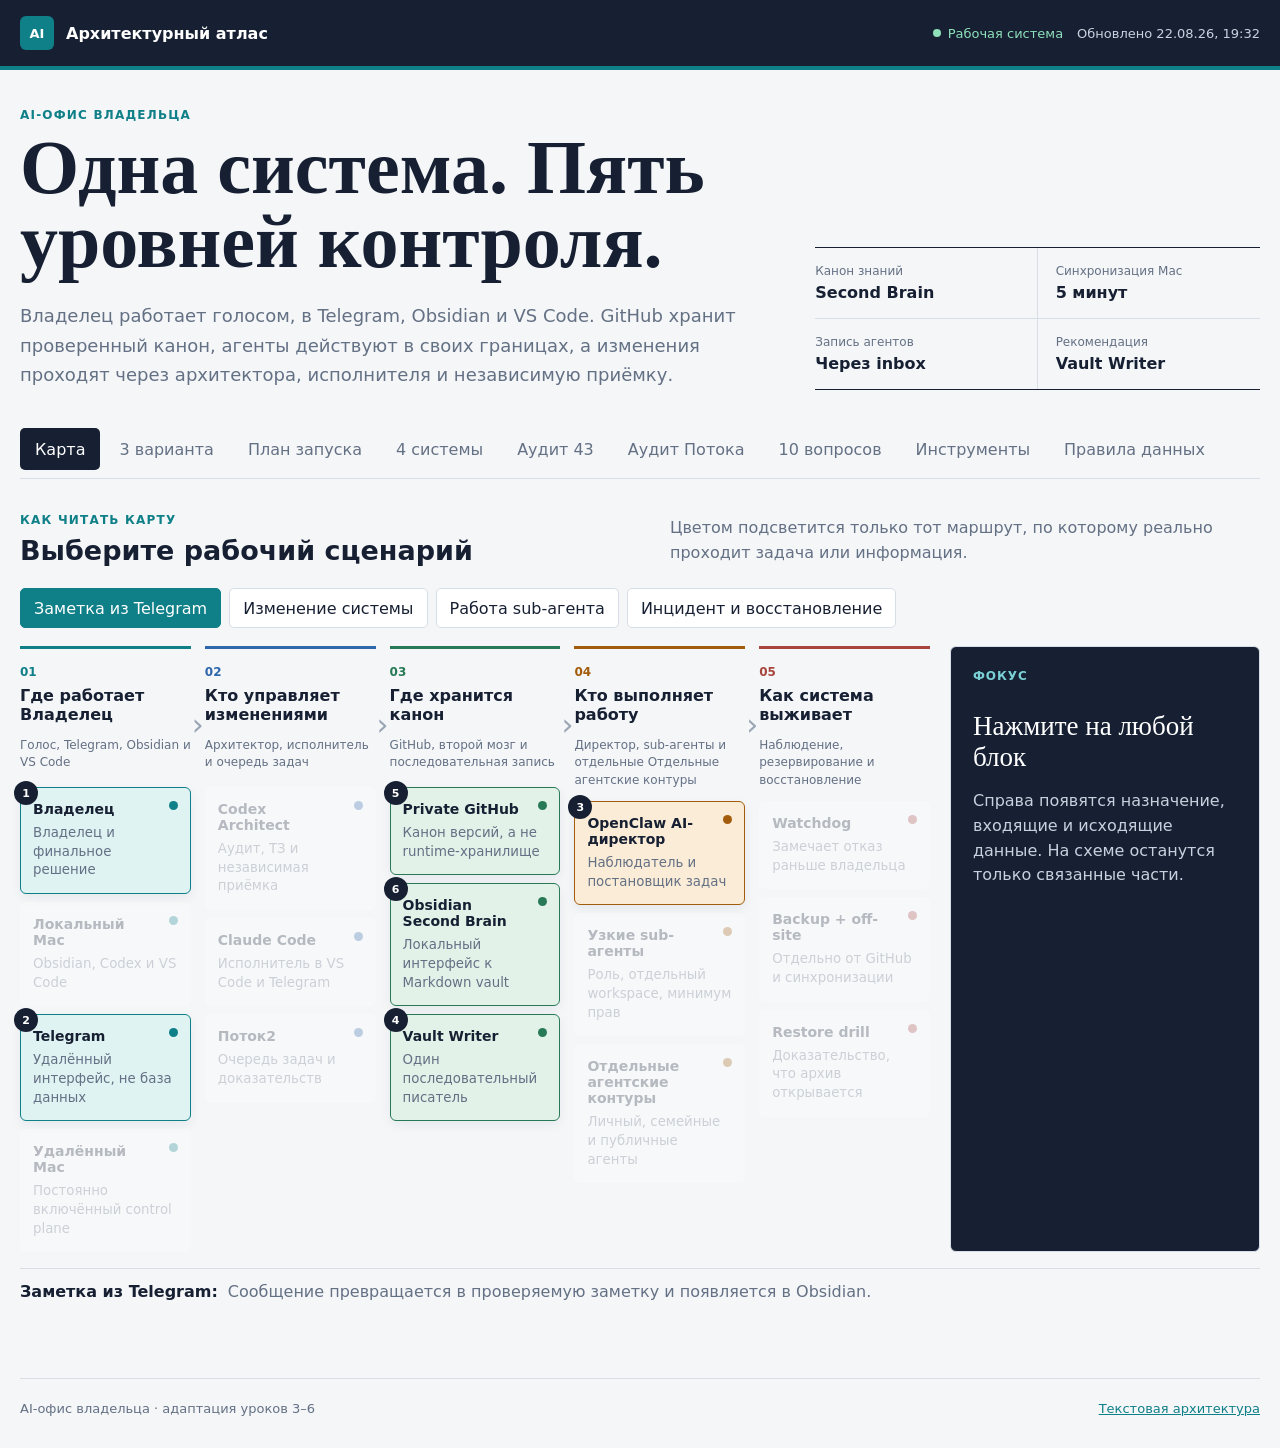
==== commit 025dd4ce: "chore: refresh Potok audit dashboard" ====
--- a/index.html
+++ b/index.html
@@ -281,7 +281,7 @@
   </footer>
 
   <script id="architecture-data" type="application/json">{"schema_version": 3, "updated_on": "2026-07-21", "recommended_option": "controlled_writer", "groups": [{"id": "interfaces", "label": "Где работает Владелец", "number": "01", "summary": "Голос, Telegram, Obsidian и VS Code"}, {"id": "control", "label": "Кто управляет изменениями", "number": "02", "summary": "Архитектор, исполнитель и очередь задач"}, {"id": "knowledge", "label": "Где хранится канон", "number": "03", "summary": "GitHub, второй мозг и последовательная запись"}, {"id": "runtime", "label": "Кто выполняет работу", "number": "04", "summary": "Директор, sub-агенты и отдельные Отдельные агентские контуры"}, {"id": "resilience", "label": "Как система выживает", "number": "05", "summary": "Наблюдение, резервирование и восстановление"}], "nodes": [{"id": "owner", "label": "Владелец", "group": "interfaces", "kind": "human", "status": "live", "short": "Владелец и финальное решение", "details": "Формулирует задачи голосом или текстом, подтверждает значимые решения и принимает результат. Не должен вручную пересылать данные между агентами.", "writes": ["задачи", "решения", "заметки"], "reads": ["статусы", "отчёты", "архитектуру"]}, {"id": "local-mac", "label": "Локальный Mac", "group": "interfaces", "kind": "device", "status": "live", "short": "Obsidian, Codex и VS Code", "details": "Главное рабочее место. Здесь открыт канонический Obsidian vault, Codex проектирует и принимает, Claude Code в VS Code выполняет утверждённые изменения.", "writes": ["локальные заметки", "ветки Git"], "reads": ["GitHub main", "agent inbox"]}, {"id": "telegram", "label": "Telegram", "group": "interfaces", "kind": "channel", "status": "live", "short": "Удалённый интерфейс, не база данных", "details": "Через Telegram Владелец ставит задачи и получает ответы. Сообщения, которые нужно сохранить, превращаются в структурированные записи через inbox, а не остаются единственной копией в чате.", "writes": ["входящие запросы"], "reads": ["ответы", "уведомления"]}, {"id": "remote-mac", "label": "Удалённый Mac", "group": "interfaces", "kind": "device", "status": "planned", "short": "Постоянно включённый control plane", "details": "Держит runner, watchdog и отдельные worktree. Продолжает контроль, когда локальный Mac выключен, но не становится вторым неконтролируемым писателем в main.", "writes": ["ветки", "отчёты"], "reads": ["очередь", "GitHub"]}, {"id": "codex", "label": "Codex Architect", "group": "control", "kind": "architect", "status": "live", "short": "Аудит, ТЗ и независимая приёмка", "details": "Проверяет факты, проектирует решение, задаёт критерии приёмки и не принимает отчёт исполнителя на слово.", "writes": ["ТЗ", "review", "решения"], "reads": ["источники", "diff", "evidence"]}, {"id": "claude", "label": "Claude Code", "group": "control", "kind": "engineer", "status": "live", "short": "Исполнитель в VS Code и Telegram", "details": "Выполняет утверждённое ТЗ, работает в отдельной ветке, прикладывает проверки и передаёт результат на независимую приёмку.", "writes": ["код", "документы", "отчёт"], "reads": ["ТЗ", "канон", "замечания review"]}, {"id": "potok2", "label": "Поток2", "group": "control", "kind": "orchestration", "status": "planned", "short": "Очередь задач и доказательств", "details": "Фиксирует задачу, владельца, исполнителя, reviewer, stop-gates и evidence. Автоматизирует передачу между Codex и Claude без ручного копирования сообщений.", "writes": ["case state", "handoff"], "reads": ["inbox", "reports"]}, {"id": "github", "label": "Private GitHub", "group": "knowledge", "kind": "canon", "status": "live", "short": "Канон версий, а не runtime-хранилище", "details": "Хранит код, архитектуру, governance и безопасные Markdown-знания. В main попадает только проверенный результат; секреты, БД, raw health и runtime state сюда не идут.", "writes": ["commits", "reviewed main"], "reads": ["branches", "pull requests"]}, {"id": "obsidian", "label": "Obsidian Second Brain", "group": "knowledge", "kind": "knowledge", "status": "live", "short": "Локальный интерфейс к Markdown vault", "details": "Vault канонический vault second-brain является локальным Git-репозиторием. Obsidian Git делает pull и commit-and-sync каждые пять минут на основном Mac.", "writes": ["заметки владельца"], "reads": ["GitHub main", "agent inbox"]}, {"id": "vault-writer", "label": "Vault Writer", "group": "knowledge", "kind": "control", "status": "recommended", "short": "Один последовательный писатель", "details": "Принимает новые заметки от удалённых агентов, проверяет allowlist и секреты, делает pull, атомарную запись, commit и push с retry. Убирает гонку нескольких писателей.", "writes": ["agent inbox", "audit metadata"], "reads": ["очередь заметок", "актуальный main"]}, {"id": "openclaw-director", "label": "OpenClaw AI-директор", "group": "runtime", "kind": "agent", "status": "live", "short": "Наблюдатель и постановщик задач", "details": "Собирает сигналы, считает KPI, готовит брифы и делегирует узким sub-агентам. Не редактирует production-конфиги и не перезапускает gateway.", "writes": ["брифы", "agent inbox"], "reads": ["разрешённые знания", "метрики"]}, {"id": "subagents", "label": "Узкие sub-агенты", "group": "runtime", "kind": "agent", "status": "planned", "short": "Роль, отдельный workspace, минимум прав", "details": "Исполняют конкретные бизнес-функции внутри одного trust boundary. Получают только необходимые инструменты, данные и бюджет.", "writes": ["результат роли", "отчёт"], "reads": ["узкий контекст"]}, {"id": "agent-contours", "label": "Отдельные агентские контуры", "group": "runtime", "kind": "agent", "status": "live", "short": "Личный, семейные и публичные агенты", "details": "Основной, семейные и публичные агенты остаются отдельными контурами, когда различаются пользователи, секреты, медицинские данные или blast radius.", "writes": ["runtime data", "redacted report"], "reads": ["свой workspace", "свои секреты"]}, {"id": "watchdog", "label": "Watchdog", "group": "resilience", "kind": "monitor", "status": "planned", "short": "Замечает отказ раньше владельца", "details": "Следит за gateway, очередями, пропущенными ответами, drift и резервными моделями. Создаёт инцидент, но не делает рискованный ремонт без политики.", "writes": ["incident", "health status"], "reads": ["логи без секретов", "smoke endpoints"]}, {"id": "backup", "label": "Backup + off-site", "group": "resilience", "kind": "backup", "status": "partial", "short": "Отдельно от GitHub и синхронизации", "details": "Архивирует runtime state, БД и разрешённые данные в независимое хранилище. GitHub хранит код и документы, но не заменяет backup production-данных.", "writes": ["immutable archive", "manifest"], "reads": ["allowlisted runtime data"]}, {"id": "restore", "label": "Restore drill", "group": "resilience", "kind": "verification", "status": "planned", "short": "Доказательство, что архив открывается", "details": "Периодически восстанавливает архив в изолированное место, проверяет manifest и фиксирует время восстановления. Наличие файла backup без restore-drill не считается защитой.", "writes": ["акт проверки"], "reads": ["backup archive", "checksums"]}], "node_guidance": {"owner": {"decision": "Владелец определяет цель и принимает продуктовые, финансовые и рискованные решения; техническую передачу между системами выполняет инфраструктура.", "risk": "Если владелец становится ручным транспортом сообщений, система перестаёт быть автономной и теряет историю решений.", "evidence": "Решение зафиксировано в задаче, есть критерии приёмки и финальный verdict владельца.", "question_ids": ["q4", "q9"]}, "local-mac": {"decision": "Локальный Mac остаётся удобным интерфейсом для голоса, Obsidian, Codex и VS Code, но не единственной точкой жизни системы.", "risk": "Сон, отключение питания или поломка Mac не должны останавливать watchdog, runtime и удалённую работу.", "evidence": "После выключения Mac серверные агенты продолжают отвечать, а изменения доступны через GitHub.", "question_ids": ["q6"]}, "telegram": {"decision": "Telegram используется как интерфейс постановки задач и уведомлений, но не как каноническое хранилище.", "risk": "Решение или файл останется только в длинном чате и не попадёт в базу знаний.", "evidence": "Сохранённое сообщение получает task id, источник и ссылку на заметку в vault.", "question_ids": ["q8"]}, "remote-mac": {"decision": "Удалённый Mac становится постоянно включённым control plane с отдельными worktree и ограниченными правами.", "risk": "Второй Mac начнёт независимо писать в main и создаст конфликты или неконтролируемый drift.", "evidence": "Runner работает после отключения локального Mac; запись идёт через ветку, inbox или Vault Writer.", "question_ids": ["q2", "q6"]}, "codex": {"decision": "Codex проектирует, формирует ТЗ, проверяет факты и независимо принимает работу исполнителя.", "risk": "Один агент одновременно реализует и принимает собственный результат без проверки evidence.", "evidence": "Есть отдельный review с фактическими проверками файлов, diff, smoke и production.", "question_ids": ["q4", "q9"]}, "claude": {"decision": "Claude Code выполняет утверждённое ТЗ в VS Code или Telegram и передаёт отчёт на независимое review.", "risk": "Исполнитель самовольно меняет архитектуру, production или stop-gates в ходе реализации.", "evidence": "Изменения соответствуют scope, тесты приложены, итог проверен другим агентом.", "question_ids": ["q4"]}, "potok2": {"decision": "Каждая межагентная работа получает единый case: задача, роли, stop-gates, статус и evidence.", "risk": "Ручная пересылка между чатами теряет контекст, актуальную версию и ответственность.", "evidence": "По case id восстанавливается полный путь: запрос → ТЗ → исполнение → review → решение.", "question_ids": ["q4", "q9"]}, "github": {"decision": "Private GitHub является каноном версий для кода, архитектуры, governance и разрешённых Markdown-знаний.", "risk": "В Git history попадут секреты, runtime-БД или приватные данные, которые сложно полностью удалить.", "evidence": "Protected main, review, secret scan, понятный commit и отсутствие запрещённых типов данных.", "question_ids": ["q1", "q2", "q7"]}, "obsidian": {"decision": "Obsidian является человеческим интерфейсом к локальному Markdown vault, синхронизированному через Git.", "risk": "Автосинхронизацию ошибочно принять за backup или разрешить нескольким устройствам конфликтно менять один файл.", "evidence": "Vault открывается без сети, история видна в Git, конфликт и восстановление проверены отдельно.", "question_ids": ["q1", "q3", "q8"]}, "vault-writer": {"decision": "Все удалённые агенты передают новые заметки одному последовательному writer через allowlisted inbox.", "risk": "Несколько агентов одновременно делают pull/edit/push и перетирают изменения друг друга.", "evidence": "Writer пишет атомарно, фиксирует автора и источник, делает secret scan и корректно обрабатывает conflict/retry.", "question_ids": ["q2", "q8"]}, "openclaw-director": {"decision": "AI-директор наблюдает, считает KPI, готовит брифы и делегирует; production-конфиги сам не меняет.", "risk": "Директор получает одновременно чтение недоверенных данных, доступ к секретам и право опасного действия.", "evidence": "Tool policy ограничена, действия директора видны в аудите, рискованные изменения уходят инженеру.", "question_ids": ["q5", "q7"]}, "subagents": {"decision": "Sub-агент создаётся для узкой роли внутри одного trust boundary и получает минимальный набор инструментов.", "risk": "Ради каждой функции разворачивается отдельный тяжёлый агент или, наоборот, один агент получает доступ ко всему.", "evidence": "У роли есть SOUL, workspace, tool allowlist, бюджет, KPI и маршрут эскалации.", "question_ids": ["q5"]}, "agent-contours": {"decision": "Отдельный отдельный агентский контур нужен при разных пользователях, секретах, медицинских данных или радиусе отказа.", "risk": "Семейные, публичные и личные данные смешиваются в одной памяти и одном наборе прав.", "evidence": "Раздельные credentials, workspace, allowlist пользователей, backup и healthcheck каждого контура.", "question_ids": ["q5", "q7"]}, "watchdog": {"decision": "Независимый watchdog обнаруживает молчание, таймауты, drift и отказ модели раньше владельца.", "risk": "Монитор зависит от того же gateway или той же модели, которую должен контролировать.", "evidence": "Тестовый отказ создаёт один инцидент, cooldown работает, восстановление подтверждается отдельным smoke.", "question_ids": ["q6", "q9"]}, "backup": {"decision": "Runtime, БД и private data архивируются отдельно от GitHub минимум в одну независимую off-site копию.", "risk": "Есть только локальный архив на том же диске или синхронизированная копия, повторяющая удаление.", "evidence": "Архив имеет manifest, checksum, ротацию, независимое местоположение и журнал выполнения.", "question_ids": ["q3", "q7"]}, "restore": {"decision": "Backup считается рабочим только после неразрушающего восстановления в изолированную директорию.", "risk": "Архив существует, но повреждён, зашифрован потерянным ключом или не содержит критичный state.", "evidence": "Зафиксированы дата drill, checksum, восстановленные компоненты, RPO и фактическое время RTO.", "question_ids": ["q3", "q9"]}}, "routes": [{"id": "knowledge-note", "label": "Заметка из Telegram", "description": "Сообщение превращается в проверяемую заметку и появляется в Obsidian.", "path": ["owner", "telegram", "openclaw-director", "vault-writer", "github", "obsidian", "owner"]}, {"id": "code-change", "label": "Изменение системы", "description": "Codex проектирует, Claude выполняет, Codex принимает, после чего изменение попадает в канон.", "path": ["owner", "codex", "potok2", "claude", "github", "codex", "owner"]}, {"id": "agent-delegation", "label": "Работа sub-агента", "description": "Директор выдаёт узкую задачу, sub-агент возвращает результат без доступа ко всей системе.", "path": ["owner", "telegram", "openclaw-director", "subagents", "vault-writer", "github", "obsidian"]}, {"id": "incident", "label": "Инцидент и восстановление", "description": "Watchdog создаёт инцидент, ремонт проходит через контролируемый цикл и проверяется восстановлением.", "path": ["watchdog", "potok2", "codex", "claude", "backup", "restore", "owner"]}], "options": [{"id": "course-direct", "number": "A", "label": "Точно по курсу", "verdict": "Только для пилота", "summary": "Mac, Claude и OpenClaw напрямую pull/push в main.", "advantages": ["Минимум компонентов", "Уже почти настроено", "Быстрый старт"], "risks": ["Конфликты нескольких писателей", "Случайная перезапись", "Широкие write-ключи"]}, {"id": "controlled_writer", "number": "B", "label": "Контролируемый writer", "verdict": "Рекомендуется", "summary": "Obsidian синхронизирует Mac, агенты пишут через inbox и одного writer.", "advantages": ["Один порядок записи", "Понятный автор и источник", "Review для канонических файлов"], "risks": ["Нужен небольшой сервис", "Нужно определить allowlist"]}, {"id": "obsidian-sync", "number": "C", "label": "Obsidian Sync + Git", "verdict": "Позже, если нужен mobile", "summary": "Obsidian Sync связывает устройства, Git работает как история с одного устройства.", "advantages": ["Удобный mobile", "E2E encryption", "Headless-клиент"], "risks": ["Подписка", "Дополнительный слой", "Нельзя смешивать sync-механизмы без правил"]}], "rollout": [{"id": "inventory", "number": "01", "title": "Назначить канонический vault", "detail": "Зафиксировать second-brain и классифицировать остальные vault без массового переноса.", "status": "next"}, {"id": "privacy", "number": "02", "title": "Закрыть privacy-гейт", "detail": "Добавить gitignore, исключить workspace/plugin state, секреты, БД, raw health и transcripts.", "status": "planned"}, {"id": "course", "number": "03", "title": "Перенести уроки 3–6", "detail": "Сгенерировать Obsidian-заметки: источник, точный конспект, наши решения, чек-лист и ссылки.", "status": "planned"}, {"id": "inbox", "number": "04", "title": "Развести входящие агентов", "detail": "Создать agent inbox и правило: новый файл можно, изменение канона только через review.", "status": "planned"}, {"id": "writer", "number": "05", "title": "Запустить Vault Writer", "detail": "Последовательная запись, secret-scan, pull, atomic write, commit, push и retry.", "status": "planned"}, {"id": "agents", "number": "06", "title": "Подключать по одному агенту", "detail": "Сначала OpenClaw, затем Claude Telegram, потом остальные контуры после smoke.", "status": "planned"}, {"id": "recovery", "number": "07", "title": "Проверить конфликт и восстановление", "detail": "Сымитировать одновременную правку, откат заметки и восстановление независимого backup.", "status": "planned"}], "lessons": [{"number": "03", "title": "Инфраструктура OpenClaw", "theme": "Сервер, Claude Code, MCP и базовые инструменты"}, {"number": "04", "title": "GitHub и вайб-кодинг", "theme": "SSH, GitHub CLI, Pages и дизайн-скиллы"}, {"number": "05", "title": "n8n и автоматизации", "theme": "Workflow, cron, интеграции и границы агентских контуров"}, {"number": "06", "title": "Claude Code в Telegram", "theme": "AI-офис, Obsidian vault, GitHub и sub-агенты"}], "course_systems": [{"id": "automation", "number": "01", "title": "n8n и автоматизации", "subtitle": "Детерминированные процессы, интеграции и cron", "purpose": "Вынести повторяемые API-операции, расписания, retry и преобразование данных из рассуждающего агента в наблюдаемый workflow.", "course": "Урок 5 разворачивает n8n, подключает Google, Telegram и OpenClaw, показывает workflow и cron jobs.", "adaptation": "Основной агент остаётся главным собеседником и принимает смысловые решения. n8n используется как исполнитель повторяемого процесса, а не как второй AI-директор.", "result": "Каждая автоматизация имеет owner, trigger, входы, выходы, retry, idempotency, лимит стоимости, alert и ручной fallback.", "chapters": [{"label": "Архитектура n8n в системе", "lesson": "05", "section": "02"}, {"label": "Google и OpenClaw", "lesson": "05", "section": "06"}, {"label": "OpenClaw → n8n → Telegram", "lesson": "05", "section": "07"}, {"label": "Workflow и cron jobs", "lesson": "05", "section": "09"}], "checklist_ids": ["A04", "A05", "A07", "A24", "A31", "A33"]}, {"id": "subagents", "number": "02", "title": "Разворачивание sub-агентов", "subtitle": "Роли, SOUL, workspace, skills, память и handoff", "purpose": "Создавать не множество одинаковых ботов, а одного директора и узких исполнителей с минимальными правами и измеримым результатом.", "course": "Часть 3 урока 6 проходит от контракта AI-директора до SOUL, Skills, Memory System и Heartbeats.", "adaptation": "Sub-агент живёт внутри общего trust boundary. При других пользователях, секретах или медицинских данных остаётся отдельный отдельный агентский контур.", "result": "У каждого агента есть роль, workspace, tool policy, бюджет, KPI, журнал, канал эскалации и независимый reviewer.", "chapters": [{"label": "Контракт AI-директора", "lesson": "06", "anchor": "part3-chapter-01"}, {"label": "Архитектура и границы", "lesson": "06", "anchor": "part3-chapter-02"}, {"label": "SOUL директора и sub-агента", "lesson": "06", "anchor": "part3-chapter-03"}, {"label": "Skills, память и Heartbeats", "lesson": "06", "anchor": "part3-chapter-04"}], "checklist_ids": ["A01", "A03", "A08", "A09", "A10", "A11"]}, {"id": "second-brain", "number": "03", "title": "Второй мозг", "subtitle": "Obsidian, GitHub, память и контролируемая запись", "purpose": "Дать владельцу и агентам общую проверяемую память в Markdown, которая доступна локально, имеет историю и не зависит от одного чата.", "course": "Часть 2 урока 6 связывает Obsidian vault, GitHub, Claude Code и OpenClaw; Memory System дополняет локальную память общим vault.", "adaptation": "На основном Mac работает Obsidian Git. Удалённые агенты не конкурируют за main, а пишут через inbox и одного Vault Writer.", "result": "У каждого знания есть источник, владелец, уровень доступа, дата свежести и commit; sync отделён от backup.", "chapters": [{"label": "Obsidian vault + GitHub", "lesson": "06", "anchor": "part2-chapter-01"}, {"label": "Claude и OpenClaw в одном vault", "lesson": "06", "anchor": "part2-chapter-02"}, {"label": "GitHub backup workspace", "lesson": "06", "anchor": "part3-bridge-github"}, {"label": "Двухуровневая Memory System", "lesson": "06", "anchor": "part3-chapter-05"}], "checklist_ids": ["A12", "A13", "A14", "A15", "A16", "A19"]}, {"id": "security", "number": "04", "title": "Безопасность и восстановление", "subtitle": "Identity, least privilege, мониторинг, backup и платежи", "purpose": "Ограничить blast radius каждого агента и сделать отказ, компрометацию или неоплаченную подписку обнаруживаемыми до остановки бизнеса.", "course": "Часть 4 урока 6 покрывает аудит, hardening сервера и защиту агента от prompt injection, опасных tools и memory poisoning.", "adaptation": "Security-аудит отделён от исправлений. Любая production-правка начинается с backup и заканчивается smoke; платежи контролируются как операционный риск.", "result": "Есть allowlist, secret store, deny-by-default, watchdog, off-site backup, restore-drill, реестр оплат и напоминания 14/7/3/1 день.", "chapters": [{"label": "Аудит глазами атакующего", "lesson": "06", "anchor": "part4-chapter-01"}, {"label": "Hardening сервера", "lesson": "06", "anchor": "part4-chapter-02"}, {"label": "Безопасность агента", "lesson": "06", "anchor": "part4-chapter-03"}, {"label": "MCP security practices", "external_href": "https://modelcontextprotocol.io/docs/tutorials/security/security_best_practices"}], "checklist_ids": ["A20", "A21", "A22", "A23", "A28", "A29", "A34", "A35"]}], "audit_projects": [{"id": "agent-main", "label": "Основной агент"}, {"id": "openclaw-director", "label": "OpenClaw AI-директор"}, {"id": "family-bot-a", "label": "Family Bot A"}, {"id": "family-bot-b", "label": "Family Bot B"}, {"id": "family-bot-c", "label": "Family Bot C"}, {"id": "ai-directorate", "label": "AI-директорат"}, {"id": "new-project", "label": "Новый проект"}], "audit_categories": [{"id": "governance", "number": "01", "label": "Каркас и управление"}, {"id": "models", "number": "02", "label": "Модели и провайдеры"}, {"id": "agents", "number": "03", "label": "Агенты и sub-агенты"}, {"id": "knowledge", "number": "04", "label": "Второй мозг"}, {"id": "git", "number": "05", "label": "GitHub и синхронизация"}, {"id": "security", "number": "06", "label": "Безопасность"}, {"id": "monitoring", "number": "07", "label": "Мониторинг и удалённый ремонт"}, {"id": "backup", "number": "08", "label": "Backup и восстановление"}, {"id": "cadence", "number": "09", "label": "Cron и развитие"}, {"id": "billing", "number": "10", "label": "Платежи и лимиты"}], "audit_items": [{"id": "A01", "layer": "base", "category": "governance", "title": "Назначены владелец и цель", "question": "Понятно, кто принимает финальное решение и какую бизнес-задачу решает агент?", "expected_evidence": "Owner, scope и KPI зафиксированы в README/TЗ.", "cadence": "при создании", "verifiability": "human"}, {"id": "A02", "layer": "base", "category": "governance", "title": "Карта источников истины", "question": "Для кода, знаний, runtime, секретов и задач определён ровно один канон?", "expected_evidence": "Design ownership map: спроектированная карта канонов без двух равноправных writers. Уровень проектирования; не использовать evidence A14/A19.", "cadence": "ежеквартально", "verifiability": "human"}, {"id": "A03", "layer": "base", "category": "governance", "title": "Роли и stop-gates", "question": "Разделены архитектор, исполнитель, reviewer и действия, требующие владельца?", "expected_evidence": "Role contract и список production/auth/destructive gates.", "cadence": "при изменении ролей", "verifiability": "human"}, {"id": "A04", "layer": "base", "category": "models", "title": "Primary и fallback модели", "question": "Зафиксированы фактические model id, provider и порядок fallback?", "expected_evidence": "Config snapshot без секретов + live model footer/probe.", "cadence": "еженедельно", "verifiability": "machine"}, {"id": "A05", "layer": "base", "category": "models", "title": "Провайдеры проходят smoke", "question": "OpenAI/Codex/OpenRouter отвечают, а expired token и billing error обнаруживаются?", "expected_evidence": "Provider availability: tool-free probes каждого провайдера с latency и кодом ошибки. Не использовать тот же артефакт, что в A07.", "cadence": "ежедневно", "verifiability": "machine"}, {"id": "A06", "layer": "base", "category": "models", "title": "Бюджет и лимиты модели", "question": "Есть месячный бюджет, threshold, rate limit и запрет бесконечных retries?", "expected_evidence": "Budget policy и alert thresholds без API-ключей.", "cadence": "еженедельно", "verifiability": "hybrid"}, {"id": "A07", "layer": "base", "category": "models", "title": "Timeout и fallback проверены", "question": "Зависшая модель не блокирует ответ на 10 минут и безопасно переключается?", "expected_evidence": "Real failover drill: журнал учения с timeout, retry cap и фактическим переключением на fallback. Отдельный артефакт от probe A05.", "cadence": "ежемесячно", "verifiability": "hybrid"}, {"id": "A08", "layer": "base", "category": "agents", "title": "SOUL и роль актуальны", "question": "Агент знает аудиторию, тон, обязанности, запреты и эскалацию?", "expected_evidence": "SOUL/IDENTITY review + тестовые сценарии.", "cadence": "ежемесячно", "verifiability": "human"}, {"id": "A09", "layer": "base", "category": "agents", "title": "Workspace изолирован", "question": "У агента отдельные workspace, memory, sessions и credentials?", "expected_evidence": "Config paths и permission check без содержимого секретов.", "cadence": "при deploy", "verifiability": "machine"}, {"id": "A10", "layer": "base", "category": "agents", "title": "Минимальный toolset", "question": "Включены только нужные skills/MCP/tools, опасные действия deny-by-default?", "expected_evidence": "Tool inventory и negative tests.", "cadence": "ежемесячно", "verifiability": "hybrid"}, {"id": "A11", "layer": "base", "category": "agents", "title": "Handoff sub-агентов", "question": "Делегирование передаёт узкий контекст, результат, cost и статус обратно директору?", "expected_evidence": "Тестовый case со сквозным task id.", "cadence": "при новой роли", "verifiability": "hybrid"}, {"id": "A12", "layer": "base", "category": "knowledge", "title": "Назначен канонический vault", "question": "Понятно, где находится второй мозг и кто его открывает локально?", "expected_evidence": "Vault path, remote и owner зафиксированы приватно.", "cadence": "при миграции", "verifiability": "human"}, {"id": "A13", "layer": "base", "category": "knowledge", "title": "Разделена память", "question": "MEMORY, daily notes, знания и runtime state не смешаны в одном файле?", "expected_evidence": "Memory map и retention policy.", "cadence": "ежемесячно", "verifiability": "hybrid"}, {"id": "A14", "layer": "base", "category": "knowledge", "title": "Inbox и один writer", "question": "Удалённые агенты создают заметки через inbox, а не конкурируют за main?", "expected_evidence": "Runtime single-writer enforcement: writer log с author/source/task id, рабочий inbox и отсутствие прямых записей в main. Уровень runtime; не использовать evidence A02/A19.", "cadence": "еженедельно", "verifiability": "hybrid"}, {"id": "A15", "layer": "base", "category": "knowledge", "title": "Классификация и свежесть", "question": "У заметок есть источник, privacy class, дата и правило обновления?", "expected_evidence": "Frontmatter sample и stale-content report.", "cadence": "еженедельно", "verifiability": "machine"}, {"id": "A16", "layer": "base", "category": "git", "title": "Private GitHub подключён", "question": "Локальный канон имеет корректный private remote и понятную ветку main?", "expected_evidence": "git remote/status без credential URL.", "cadence": "при создании", "verifiability": "machine"}, {"id": "A17", "layer": "base", "category": "git", "title": "Gitignore и secret scan", "question": "Env, keys, DB, sessions, logs и private health исключены до первого push?", "expected_evidence": "Pre-push secret hygiene: gitignore tests и secret scan с нулём findings до push. Контур «до Git»; runtime-изоляция — A21.", "cadence": "каждый commit", "verifiability": "machine"}, {"id": "A18", "layer": "base", "category": "git", "title": "Review защищает main", "question": "Изменение канона проходит diff и независимую приёмку?", "expected_evidence": "Branch/PR/review или эквивалентный review report.", "cadence": "каждое изменение", "verifiability": "human"}, {"id": "A19", "layer": "base", "category": "git", "title": "Синхронизация переживает конфликт", "question": "Pull-before-push, retries и конфликт двух писателей протестированы без перезаписи?", "expected_evidence": "Conflict drill: протокол теста одновременной записи двух писателей с восстановленной историей. Уровень учений; не использовать evidence A02/A14.", "cadence": "ежеквартально", "verifiability": "hybrid"}, {"id": "A20", "layer": "base", "category": "security", "title": "Identity и allowlist", "question": "Писать агенту и нажимать callbacks могут только разрешённые пользователи?", "expected_evidence": "Positive/negative auth smoke.", "cadence": "ежемесячно", "verifiability": "hybrid"}, {"id": "A21", "layer": "base", "category": "security", "title": "Секреты вне документов", "question": "Токены живут в env/secret store, имеют rotation owner и не выводятся в логи?", "expected_evidence": "Runtime/log secret isolation: секреты в env/secret store, redacted config audit и отсутствие секретов в логах. Контур «в runtime»; pre-push гигиена — A17.", "cadence": "ежемесячно", "verifiability": "hybrid"}, {"id": "A22", "layer": "base", "category": "security", "title": "Prompt injection containment", "question": "Недоверенный web/файл не может одновременно читать секреты и выполнять опасное действие?", "expected_evidence": "Tool policy, sandbox и red-team scenarios.", "cadence": "ежемесячно", "verifiability": "human"}, {"id": "A23", "layer": "base", "category": "security", "title": "Least privilege runtime", "question": "Сервис не работает под избыточным root и права файлов соответствуют процессу?", "expected_evidence": "Process uid, ownership и allowed operations.", "cadence": "при deploy", "verifiability": "machine"}, {"id": "A24", "layer": "base", "category": "monitoring", "title": "Healthcheck и latency", "question": "Проверяются gateway, модель, очередь, диск и время ответа?", "expected_evidence": "Status snapshot и thresholds.", "cadence": "каждые 5 минут", "verifiability": "machine"}, {"id": "A25", "layer": "base", "category": "monitoring", "title": "Watchdog пропущенных ответов", "question": "Молчание или delivery error обнаруживается без участия того же агента?", "expected_evidence": "Incident detected: synthetic failure создаёт ровно один инцидент с cooldown. Только обнаружение; доставка — A26.", "cadence": "постоянно", "verifiability": "hybrid"}, {"id": "A26", "layer": "base", "category": "monitoring", "title": "Инцидент приходит владельцу", "question": "Alert содержит контур, симптом, время, авто-действие и безопасную команду проверки?", "expected_evidence": "Alert delivered and readable: тестовый owner-DM доставлен и содержит контур, симптом, время и безопасную команду проверки. Только доставка; обнаружение — A25.", "cadence": "ежемесячный drill", "verifiability": "hybrid"}, {"id": "A27", "layer": "base", "category": "monitoring", "title": "Удалённый архитектор может восстановить", "question": "При выключенном локальном Mac есть доступ, runbook и узкие права для диагностики/ремонта?", "expected_evidence": "Recovery drill с телефона/удалённого Mac и отчёт.", "cadence": "до отпуска и ежемесячно", "verifiability": "hybrid"}, {"id": "A28", "layer": "base", "category": "backup", "title": "Ежедневный off-site backup", "question": "Код, runtime, DB и private data покрыты разными allowlisted архивами?", "expected_evidence": "Последний archive, manifest, checksum и второе местоположение.", "cadence": "ежедневно", "verifiability": "machine"}, {"id": "A29", "layer": "base", "category": "backup", "title": "Restore-drill доказан", "question": "Архив реально восстановлен в изолированное место и критичные файлы открываются?", "expected_evidence": "Дата drill, RPO, RTO и результат проверки.", "cadence": "ежемесячно", "verifiability": "hybrid"}, {"id": "A30", "layer": "base", "category": "backup", "title": "Backup сам мониторится", "question": "Ошибка cron, нехватка диска или потерянный encryption key создают alert?", "expected_evidence": "Failed-job simulation, retention и key escrow check.", "cadence": "еженедельно", "verifiability": "machine"}, {"id": "A31", "layer": "base", "category": "cadence", "title": "Ежедневный операционный обзор", "question": "Сводятся failures, missed replies, overdue tasks, модель, backup и критичные балансы?", "expected_evidence": "Один короткий daily brief владельцу.", "cadence": "ежедневно", "verifiability": "hybrid"}, {"id": "A32", "layer": "base", "category": "cadence", "title": "Еженедельное ретро агента", "question": "Проверяются KPI, ошибки, drift, skills, расходы и одно улучшение?", "expected_evidence": "Weekly report с action owner и сроком.", "cadence": "еженедельно", "verifiability": "hybrid"}, {"id": "A33", "layer": "base", "category": "cadence", "title": "Cron не дублируется и не устаревает", "question": "У каждого job есть owner, timezone, destination, cooldown и дата пересмотра?", "expected_evidence": "Cron registry + duplicate/stale audit.", "cadence": "еженедельно", "verifiability": "machine"}, {"id": "A34", "layer": "base", "category": "billing", "title": "Реестр подписок и серверов", "question": "Для модели, VPS, домена и SaaS записаны сумма, валюта, дата, способ оплаты и владелец?", "expected_evidence": "Приватный billing register без реквизитов на публичной странице.", "cadence": "ежемесячно", "verifiability": "hybrid"}, {"id": "A35", "layer": "base", "category": "billing", "title": "Баланс и продление предупреждаются", "question": "Есть alerts за 14/7/3/1 день и при снижении баланса ниже порога?", "expected_evidence": "Тестовое напоминание и маршрут эскалации при неоплате.", "cadence": "ежедневная проверка", "verifiability": "hybrid"}, {"id": "A36", "layer": "advanced", "category": "git", "title": "Deploy соответствует runtime", "question": "Код и конфиг, которые сейчас исполняются, совпадают с проверенным git-каноном?", "expected_evidence": "Сравнение commit/checksum деплоя с каноном: hash исполняемого релиза равен hash канона; список отклонений пуст или объяснён.", "cadence": "еженедельно", "verifiability": "machine"}, {"id": "A37", "layer": "advanced", "category": "governance", "title": "Права на публикуемый контент", "question": "Всё, что уходит в public, принадлежит нам или имеет явное разрешение на публикацию?", "expected_evidence": "Реестр публикуемых материалов с источником и правовым статусом; в public-сборке нет чужих материалов без разрешения.", "cadence": "перед каждой публикацией", "verifiability": "human"}, {"id": "A38", "layer": "advanced", "category": "git", "title": "Версионированный релиз и откат", "question": "Каждый релиз версионирован, а откат на предыдущую версию реально проверен?", "expected_evidence": "Release manifest/tag и журнал протестированного rollback с датой и результатом.", "cadence": "каждый релиз", "verifiability": "hybrid"}, {"id": "A39", "layer": "advanced", "category": "security", "title": "Происхождение и версии зависимостей", "question": "Для каждого MCP/skill/пакета известны источник, зафиксированная версия и ответственный за обновление?", "expected_evidence": "Реестр зависимостей: источник, pinned версия, owner обновления; lockfile или его эквивалент.", "cadence": "ежемесячно", "verifiability": "hybrid"}, {"id": "A40", "layer": "advanced", "category": "governance", "title": "Процедура вывода агента", "question": "Есть процедура decommission: отзыв токенов, снятие cron, судьба данных и workspace?", "expected_evidence": "Документированная процедура decommission, применимая к текущему набору токенов, cron и данных агента.", "cadence": "ежеквартально", "verifiability": "human"}, {"id": "A41", "layer": "advanced", "category": "knowledge", "title": "Retention и удаление данных", "question": "Для health-данных, transcripts и переписок определены срок хранения и процедура удаления?", "expected_evidence": "Retention policy с классами данных и сроками; подтверждение фактического удаления просроченного.", "cadence": "ежеквартально", "verifiability": "hybrid"}, {"id": "A42", "layer": "advanced", "category": "monitoring", "title": "Журнал действий агента", "question": "Действия агента восстановимы постфактум: кто, что, когда и по чьей задаче?", "expected_evidence": "Action/audit log с автором, task id и временем; выборочная реконструкция одного дня.", "cadence": "ежемесячно", "verifiability": "hybrid"}, {"id": "A43", "layer": "advanced", "category": "billing", "title": "Стоимость агента и задачи", "question": "Известна фактическая стоимость конкретного агента и типовой задачи?", "expected_evidence": "Cost report по агенту за период, стоимость типовой задачи и порог алерта при превышении.", "cadence": "ежемесячно", "verifiability": "hybrid"}], "questions": [{"id": "q1", "number": "01", "question": "Где находится единственный источник истины?", "answer": "Для версий кода и разрешённых знаний — private GitHub. Obsidian показывает локальную копию Markdown, а runtime-сервер хранит живое состояние, которое не считается каноном кода.", "fact": "Один объект не должен иметь два равноправных канона. У каждого класса данных заранее назначается владелец и место хранения.", "related_nodes": ["github", "obsidian"], "sources": [{"label": "GitHub: protected branches", "href": "https://docs.github.com/en/repositories/configuring-branches-and-merges-in-your-repository/managing-protected-branches/about-protected-branches"}, {"label": "Obsidian: vault — локальная папка", "href": "https://help.obsidian.md/vault"}]}, {"id": "q2", "number": "02", "question": "Кто имеет право менять канон и как исключить конфликты?", "answer": "Владелец пишет через Obsidian на основном Mac. Удалённые агенты создают материалы в своём inbox или ветке, а один Vault Writer последовательно переносит проверенное в канон.", "fact": "Пятиминутный pull/push не предотвращает гонки двух писателей. Нужны single-writer, branch/review и явная обработка conflict.", "related_nodes": ["remote-mac", "github", "vault-writer"], "sources": [{"label": "Obsidian Git: automatic sync", "href": "https://publish.obsidian.md/git-doc/Features"}, {"label": "GitHub: pull request reviews", "href": "https://docs.github.com/en/pull-requests/collaborating-with-pull-requests/reviewing-changes-in-pull-requests/about-pull-request-reviews"}]}, {"id": "q3", "number": "03", "question": "Почему синхронизация каждые пять минут не является backup?", "answer": "Sync быстро распространяет и полезные изменения, и ошибочное удаление. Backup должен быть независимым, версионированным и регулярно проверяться восстановлением.", "fact": "Наличие архива не доказывает восстановимость: нужен restore-drill с checksum, RPO и RTO.", "related_nodes": ["obsidian", "backup", "restore"], "sources": [{"label": "Obsidian: backup your files", "href": "https://help.obsidian.md/backup"}]}, {"id": "q4", "number": "04", "question": "Как разделены роли владельца, Codex и Claude Code?", "answer": "Владелец принимает значимые решения. Codex проводит аудит, пишет ТЗ и принимает. Claude Code реализует утверждённый scope и прикладывает evidence.", "fact": "Исполнитель не считается независимым reviewer собственной работы. Финальный verdict опирается на повторную фактическую проверку.", "related_nodes": ["owner", "codex", "claude", "potok2"], "sources": []}, {"id": "q5", "number": "05", "question": "Когда нужен sub-агент, а когда отдельный отдельный агентский контур?", "answer": "Sub-агент подходит для узкой роли внутри одного владельца данных и trust boundary. Отдельный контур нужен при других пользователях, секретах, приватных данных или независимом радиусе отказа.", "fact": "Граница безопасности важнее организационного названия роли: разные секреты и аудитории нельзя объединять только ради экономии серверов.", "related_nodes": ["openclaw-director", "subagents", "agent-contours"], "sources": [{"label": "OpenClaw: skills", "href": "https://docs.openclaw.ai/tools/skills"}, {"label": "MCP: security best practices", "href": "https://modelcontextprotocol.io/docs/tutorials/security/security_best_practices"}]}, {"id": "q6", "number": "06", "question": "Что продолжает работать, если локальный Mac выключен?", "answer": "Runtime агентов, watchdog и очередь должны жить на постоянно доступных узлах. Удалённый Mac даёт инженерный control plane, а GitHub — доступ к проверенному канону.", "fact": "Локальный Mac остаётся удобным интерфейсом, но не должен быть единственной точкой мониторинга, ремонта или хранения.", "related_nodes": ["local-mac", "remote-mac", "watchdog"], "sources": []}, {"id": "q7", "number": "07", "question": "Какие данные никогда не попадают в GitHub и обычный Obsidian vault?", "answer": "Токены, cookies, auth profiles, БД, sessions, runtime logs, raw health, медицинские документы и полные приватные переписки.", "fact": "Удаление секрета из последнего коммита недостаточно: он может остаться в истории и клонах, поэтому действует prevent-first secret scan.", "related_nodes": ["github", "openclaw-director", "agent-contours", "backup"], "sources": [{"label": "GitHub: removing sensitive data", "href": "https://docs.github.com/en/authentication/keeping-your-account-and-data-secure/removing-sensitive-data-from-a-repository"}]}, {"id": "q8", "number": "08", "question": "Как сообщение из Telegram превращается в заметку Obsidian?", "answer": "Агент классифицирует запрос, создаёт структурированную запись в allowlisted inbox, Vault Writer проверяет её и коммитит, после чего Obsidian Git подтягивает main.", "fact": "Telegram остаётся входным каналом. Каноническая запись получает автора, источник, время, task id и commit id.", "related_nodes": ["telegram", "vault-writer", "obsidian"], "sources": [{"label": "Obsidian Git documentation", "href": "https://publish.obsidian.md/git-doc/"}]}, {"id": "q9", "number": "09", "question": "Как доказать, что система действительно работает?", "answer": "Не по сообщению агента, а по evidence: diff, автоматические тесты, smoke, production-проверка, метрики watchdog и отдельный restore-drill.", "fact": "Каждый критичный контур должен иметь наблюдаемый success signal и проверяемый failure scenario.", "related_nodes": ["codex", "potok2", "watchdog", "restore"], "sources": [{"label": "Playwright", "href": "https://github.com/microsoft/playwright"}]}, {"id": "q10", "number": "10", "question": "Как превращать новый урок в рабочую систему, а не в склад текста?", "answer": "Сохранять неизменный HTML и checksum, создавать точный Markdown, отдельно вести аудит и решение, затем обновлять чек-лист, модель архитектуры и evidence.", "fact": "Авторский материал, наша критика и фактическое состояние системы — три разных слоя; смешивание делает знания недостоверными.", "related_nodes": ["codex", "github", "obsidian"], "sources": []}], "toolkit": [{"id": "frontend-design", "type": "Skill", "name": "frontend-design", "status": "installed", "verdict": "Использовать постоянно для сайта", "value": "Заставляет выбрать осознанное визуальное направление и доводить интерфейс до production-качества вместо типового AI-шаблона.", "use_when": "Новая страница, крупная переработка композиции, типографики, цвета и интеракций.", "risk": "Не заменяет UX-логику, факты и проверку адаптивности.", "href": "https://github.com/anthropics/skills/blob/main/skills/frontend-design/SKILL.md"}, {"id": "course-to-system", "type": "Project skill", "name": "course-to-system", "status": "installed", "verdict": "Канон работы с курсом", "value": "Разделяет оригинал урока, точный Markdown, аудит, наше решение, чек-лист и evidence.", "use_when": "Каждый новый урок, обновление курса или архитектурное решение на его основе.", "risk": "Без валидатора можно создать красивый, но неполный конспект.", "href": "docs/execution-policy.md"}, {"id": "context7", "type": "MCP", "name": "Context7", "status": "active", "verdict": "Оставить активным", "value": "Подтягивает актуальную версионную документацию библиотек и снижает риск выдуманных API.", "use_when": "Реализация на конкретном framework, библиотеке или API; не для продуктовой архитектуры.", "risk": "Документы в индексе добавляет сообщество; важные решения всё равно сверяются с первичным источником.", "href": "https://github.com/upstash/context7"}, {"id": "playwright", "type": "QA", "name": "Playwright", "status": "active", "verdict": "Использовать как обязательный acceptance", "value": "Проверяет реальную страницу в браузере: маршруты, клики, desktop/mobile, console errors и переполнение.", "use_when": "После каждой значимой правки интерфейса и перед публикацией.", "risk": "MCP не является security boundary; для нашего сайта достаточно локального CLI с ограниченными origin.", "href": "https://github.com/microsoft/playwright-mcp"}, {"id": "figma-mcp", "type": "MCP", "name": "Figma MCP", "status": "optional", "verdict": "Подключать после появления Figma-файла", "value": "Передаёт агенту структуру Figma/ FigJam и помогает держать код согласованным с макетом и компонентами.", "use_when": "Когда архитектуру будем совместно править в Figma или FigJam, а не только в HTML.", "risk": "Нужен отдельный внешний контур и контроль того, какие внутренние схемы отправляются в Figma.", "href": "https://help.figma.com/hc/en-us/articles/35281385065751-Figma-MCP-collection-Compare-Figma-s-remote-and-desktop-MCP-servers"}, {"id": "mermaid-mcp", "type": "MCP", "name": "Mermaid Chart MCP", "status": "optional", "verdict": "Только для публичных документационных схем", "value": "Валидирует Mermaid и создаёт PNG/SVG и редактируемые ссылки для презентаций.", "use_when": "Нужна переносимая sequence/C4/flowchart-схема в документации или презентации.", "risk": "Текст схемы уходит внешнему сервису; внутренние узлы и секретные детали туда не отправляем.", "href": "https://mermaid.ai/docs/ai/mcp-server"}, {"id": "github-mcp", "type": "MCP", "name": "GitHub MCP", "status": "not-needed", "verdict": "Пока не устанавливать", "value": "Удобен для issues, pull requests, code search и Actions прямо из агента.", "use_when": "Когда ручные gh-команды станут узким местом и будет определён минимальный toolset.", "risk": "Широкий GitHub toolset увеличивает blast radius; сейчас gh CLI уже закрывает задачу.", "href": "https://docs.github.com/en/copilot/how-tos/provide-context/use-mcp-in-your-ide/configure-toolsets"}], "design_prompts": [{"title": "Детализировать один узел", "text": "Разбери узел архитектуры как инженерный контракт: цель, владелец, входы, выходы, источник истины, разрешённые действия, stop-gates, главный риск, failure scenario, метрики и evidence. Не добавляй факты без источника."}, {"title": "Критика всей архитектуры", "text": "Проведи adversarial review архитектуры. Найди single points of failure, несколько равноправных writers, чрезмерные права, незащищённые секреты, циклы синхронизации, неподтверждённые backup и места, где владелец остаётся ручным транспортом."}, {"title": "Перерисовать визуал", "text": "Используй frontend-design. Сохрани фактическую модель данных, но предложи более ясную композицию для владельца бизнеса: сценарии вместо клубка линий, progressive disclosure, явные статусы, риски и доказательства. Проверь mobile и accessibility."}, {"title": "Приёмка страницы", "text": "Не доверяй отчёту. Открой production через Playwright, проверь desktop/mobile, все вкладки, интерактивные узлы, ссылки, отсутствие horizontal overflow и console errors. Сверь публичный текст с JSON-моделью и проверь отсутствие локальных путей и секретов."}]}</script>
-  <script id="potok-audit-data" type="application/json">{"audits": [{"completed_at": "2026-08-22T09:23:39Z", "contour": "agents", "focus": "general", "id": "AUD-001", "model_seconds": 603.3, "origin": null, "outcome": "NEEDS_FIX", "parallel": true, "reviewers": [{"duration_seconds": 350.1, "error_class": null, "model": "Claude", "model_version": "opus", "reviewer": "claude", "value_reason": "Нашёл причину остановить приёмку", "value_score": 9, "verdict": "NEEDS_FIX"}, {"duration_seconds": 253.2, "error_class": null, "model": "Kimi", "model_version": "kimi-code/k3", "reviewer": "kimi", "value_reason": "Нашёл причину остановить приёмку", "value_score": 9, "verdict": "NEEDS_FIX"}], "value_reason": "Нашёл причину остановить приёмку", "value_score": 9, "wall_seconds": 350.1}, {"completed_at": "2026-08-21T08:06:20Z", "contour": "other", "focus": "general", "id": "AUD-002", "model_seconds": 474.3, "origin": null, "outcome": "NEEDS_FIX", "parallel": true, "reviewers": [{"duration_seconds": 304.9, "error_class": null, "model": "Claude", "model_version": "opus", "reviewer": "claude", "value_reason": "Нашёл причину остановить приёмку", "value_score": 9, "verdict": "NEEDS_FIX"}, {"duration_seconds": 169.4, "error_class": null, "model": "Kimi", "model_version": "kimi-code/k3", "reviewer": "kimi", "value_reason": "Подтвердил результат и сохранил замечания", "value_score": 7, "verdict": "PASS_WITH_NOTES"}], "value_reason": "Нашёл причину остановить приёмку", "value_score": 9, "wall_seconds": 304.9}, {"completed_at": "2026-08-20T04:21:30Z", "contour": "agents", "focus": "general", "id": "AUD-003", "model_seconds": 472.2, "origin": null, "outcome": "PASS_WITH_NOTES", "parallel": true, "reviewers": [{"duration_seconds": 289.5, "error_class": null, "model": "Claude", "model_version": "opus", "reviewer": "claude", "value_reason": "Подтвердил результат и сохранил замечания", "value_score": 7, "verdict": "PASS_WITH_NOTES"}, {"duration_seconds": 182.7, "error_class": null, "model": "Kimi", "model_version": "kimi-code/k3", "reviewer": "kimi", "value_reason": "Подтвердил результат и сохранил замечания", "value_score": 7, "verdict": "PASS_WITH_NOTES"}], "value_reason": "Подтвердил результат и сохранил замечания", "value_score": 7, "wall_seconds": 289.5}, {"completed_at": "2026-08-20T04:02:01Z", "contour": "potok", "focus": "general", "id": "AUD-004", "model_seconds": 340.7, "origin": null, "outcome": "NEEDS_FIX", "parallel": true, "reviewers": [{"duration_seconds": 203.5, "error_class": null, "model": "Claude", "model_version": "opus", "reviewer": "claude", "value_reason": "Нашёл причину остановить приёмку", "value_score": 9, "verdict": "NEEDS_FIX"}, {"duration_seconds": 137.2, "error_class": null, "model": "Kimi", "model_version": "kimi-code/k3", "reviewer": "kimi", "value_reason": "Нашёл причину остановить приёмку", "value_score": 9, "verdict": "NEEDS_FIX"}], "value_reason": "Нашёл причину остановить приёмку", "value_score": 9, "wall_seconds": 203.5}, {"completed_at": "2026-08-20T04:00:05Z", "contour": "agents", "focus": "general", "id": "AUD-005", "model_seconds": 629.5, "origin": null, "outcome": "NEEDS_FIX", "parallel": true, "reviewers": [{"duration_seconds": 410.5, "error_class": null, "model": "Claude", "model_version": "opus", "reviewer": "claude", "value_reason": "Нашёл причину остановить приёмку", "value_score": 9, "verdict": "NEEDS_FIX"}, {"duration_seconds": 219.0, "error_class": null, "model": "Kimi", "model_version": "kimi-code/k3", "reviewer": "kimi", "value_reason": "Подтвердил результат и сохранил замечания", "value_score": 7, "verdict": "PASS_WITH_NOTES"}], "value_reason": "Нашёл причину остановить приёмку", "value_score": 9, "wall_seconds": 410.5}, {"completed_at": "2026-08-20T03:51:36Z", "contour": "agents", "focus": "general", "id": "AUD-006", "model_seconds": 454.2, "origin": null, "outcome": "NEEDS_FIX", "parallel": true, "reviewers": [{"duration_seconds": 235.2, "error_class": null, "model": "Claude", "model_version": "opus", "reviewer": "claude", "value_reason": "Нашёл причину остановить приёмку", "value_score": 9, "verdict": "NEEDS_FIX"}, {"duration_seconds": 219.0, "error_class": null, "model": "Kimi", "model_version": "kimi-code/k3", "reviewer": "kimi", "value_reason": "Нашёл причину остановить приёмку", "value_score": 9, "verdict": "NEEDS_FIX"}], "value_reason": "Нашёл причину остановить приёмку", "value_score": 9, "wall_seconds": 235.2}, {"completed_at": "2026-08-20T03:35:06Z", "contour": "agents", "focus": "general", "id": "AUD-007", "model_seconds": 625.6, "origin": null, "outcome": "NEEDS_FIX", "parallel": true, "reviewers": [{"duration_seconds": 400.8, "error_class": null, "model": "Claude", "model_version": "opus", "reviewer": "claude", "value_reason": "Нашёл причину остановить приёмку", "value_score": 9, "verdict": "NEEDS_FIX"}, {"duration_seconds": 224.8, "error_class": null, "model": "Kimi", "model_version": "kimi-code/k3", "reviewer": "kimi", "value_reason": "Независимо подтвердил результат", "value_score": 5, "verdict": "PASS"}], "value_reason": "Нашёл причину остановить приёмку", "value_score": 9, "wall_seconds": 400.9}, {"completed_at": "2026-08-19T21:30:24Z", "contour": "agents", "focus": "general", "id": "AUD-008", "model_seconds": 1246.8, "origin": null, "outcome": "NEEDS_FIX", "parallel": true, "reviewers": [{"duration_seconds": 606.6, "error_class": null, "model": "Claude", "model_version": "opus", "reviewer": "claude", "value_reason": "Подтвердил результат и сохранил замечания", "value_score": 7, "verdict": "PASS_WITH_NOTES"}, {"duration_seconds": 640.2, "error_class": null, "model": "Kimi", "model_version": "kimi-code/k3", "reviewer": "kimi", "value_reason": "Нашёл причину остановить приёмку", "value_score": 9, "verdict": "NEEDS_FIX"}], "value_reason": "Нашёл причину остановить приёмку", "value_score": 9, "wall_seconds": 640.2}, {"completed_at": "2026-08-19T20:49:34Z", "contour": "agents", "focus": "general", "id": "AUD-009", "model_seconds": 730.4, "origin": null, "outcome": "NEEDS_FIX", "parallel": true, "reviewers": [{"duration_seconds": 469.9, "error_class": null, "model": "Claude", "model_version": "opus", "reviewer": "claude", "value_reason": "Нашёл причину остановить приёмку", "value_score": 9, "verdict": "NEEDS_FIX"}, {"duration_seconds": 260.5, "error_class": null, "model": "Kimi", "model_version": "kimi-code/k3", "reviewer": "kimi", "value_reason": "Нашёл причину остановить приёмку", "value_score": 9, "verdict": "NEEDS_FIX"}], "value_reason": "Нашёл причину остановить приёмку", "value_score": 9, "wall_seconds": 469.9}, {"completed_at": "2026-08-19T20:09:39Z", "contour": "agents", "focus": "general", "id": "AUD-010", "model_seconds": 1334.1, "origin": null, "outcome": "NEEDS_FIX", "parallel": true, "reviewers": [{"duration_seconds": 411.4, "error_class": null, "model": "Claude", "model_version": "opus", "reviewer": "claude", "value_reason": "Нашёл причину остановить приёмку", "value_score": 9, "verdict": "NEEDS_FIX"}, {"duration_seconds": 922.7, "error_class": null, "model": "Kimi", "model_version": "kimi-code/k3", "reviewer": "kimi", "value_reason": "Нашёл причину остановить приёмку", "value_score": 9, "verdict": "NEEDS_FIX"}], "value_reason": "Нашёл причину остановить приёмку", "value_score": 9, "wall_seconds": 922.7}, {"completed_at": "2026-08-19T19:17:54Z", "contour": "agents", "focus": "general", "id": "AUD-011", "model_seconds": 336.9, "origin": null, "outcome": "NEEDS_FIX", "parallel": true, "reviewers": [{"duration_seconds": 259.5, "error_class": null, "model": "Claude", "model_version": "opus", "reviewer": "claude", "value_reason": "Нашёл причину остановить приёмку", "value_score": 9, "verdict": "NEEDS_FIX"}, {"duration_seconds": 77.4, "error_class": null, "model": "Kimi", "model_version": "kimi-code/k3", "reviewer": "kimi", "value_reason": "Нашёл причину остановить приёмку", "value_score": 9, "verdict": "NEEDS_FIX"}], "value_reason": "Нашёл причину остановить приёмку", "value_score": 9, "wall_seconds": 259.5}, {"completed_at": "2026-08-19T17:52:43Z", "contour": "agents", "focus": "general", "id": "AUD-012", "model_seconds": 973.7, "origin": null, "outcome": "INCONCLUSIVE", "parallel": true, "reviewers": [{"duration_seconds": 397.6, "error_class": null, "model": "Claude", "model_version": "opus", "reviewer": "claude", "value_reason": "Нашёл причину остановить приёмку", "value_score": 9, "verdict": "NEEDS_FIX"}, {"duration_seconds": 576.1, "error_class": "other", "model": "Kimi", "model_version": "kimi-code/k3", "reviewer": "kimi", "value_reason": "Технический сбой — результата модели нет", "value_score": 1, "verdict": "INCONCLUSIVE"}], "value_reason": "Не дал пригодного для решения результата", "value_score": 1, "wall_seconds": 576.2}, {"completed_at": "2026-08-19T16:51:02Z", "contour": "agents", "focus": "general", "id": "AUD-013", "model_seconds": 892.1, "origin": null, "outcome": "NEEDS_FIX", "parallel": true, "reviewers": [{"duration_seconds": 462.3, "error_class": null, "model": "Claude", "model_version": "opus", "reviewer": "claude", "value_reason": "Нашёл причину остановить приёмку", "value_score": 9, "verdict": "NEEDS_FIX"}, {"duration_seconds": 429.8, "error_class": null, "model": "Kimi", "model_version": "kimi-code/k3", "reviewer": "kimi", "value_reason": "Нашёл причину остановить приёмку", "value_score": 9, "verdict": "NEEDS_FIX"}], "value_reason": "Нашёл причину остановить приёмку", "value_score": 9, "wall_seconds": 462.3}, {"completed_at": "2026-08-19T16:12:40Z", "contour": "agents", "focus": "general", "id": "AUD-014", "model_seconds": 720.7, "origin": null, "outcome": "NEEDS_FIX", "parallel": true, "reviewers": [{"duration_seconds": 448.6, "error_class": null, "model": "Claude", "model_version": "opus", "reviewer": "claude", "value_reason": "Нашёл причину остановить приёмку", "value_score": 9, "verdict": "NEEDS_FIX"}, {"duration_seconds": 272.1, "error_class": null, "model": "Kimi", "model_version": "kimi-code/k3", "reviewer": "kimi", "value_reason": "Подтвердил результат и сохранил замечания", "value_score": 7, "verdict": "PASS_WITH_NOTES"}], "value_reason": "Нашёл причину остановить приёмку", "value_score": 9, "wall_seconds": 448.6}, {"completed_at": "2026-08-19T15:46:07Z", "contour": "agents", "focus": "general", "id": "AUD-015", "model_seconds": 586.5, "origin": null, "outcome": "NEEDS_FIX", "parallel": true, "reviewers": [{"duration_seconds": 337.1, "error_class": null, "model": "Claude", "model_version": "opus", "reviewer": "claude", "value_reason": "Нашёл причину остановить приёмку", "value_score": 9, "verdict": "NEEDS_FIX"}, {"duration_seconds": 249.4, "error_class": null, "model": "Kimi", "model_version": "kimi-code/k3", "reviewer": "kimi", "value_reason": "Нашёл причину остановить приёмку", "value_score": 9, "verdict": "NEEDS_FIX"}], "value_reason": "Нашёл причину остановить приёмку", "value_score": 9, "wall_seconds": 337.1}, {"completed_at": "2026-08-19T15:00:56Z", "contour": "agents", "focus": "general", "id": "AUD-016", "model_seconds": 419.9, "origin": null, "outcome": "NEEDS_FIX", "parallel": true, "reviewers": [{"duration_seconds": 226.9, "error_class": null, "model": "Claude", "model_version": "opus", "reviewer": "claude", "value_reason": "Нашёл причину остановить приёмку", "value_score": 9, "verdict": "NEEDS_FIX"}, {"duration_seconds": 193.0, "error_class": null, "model": "Kimi", "model_version": "kimi-code/k3", "reviewer": "kimi", "value_reason": "Подтвердил результат и сохранил замечания", "value_score": 7, "verdict": "PASS_WITH_NOTES"}], "value_reason": "Нашёл причину остановить приёмку", "value_score": 9, "wall_seconds": 226.9}, {"completed_at": "2026-08-19T14:44:51Z", "contour": "other", "focus": "deployment", "id": "AUD-017", "model_seconds": 521.1, "origin": {"chat": "Codex", "project": "AI Directorate", "task": "AI-DIRECTORATE-DEPLOYMENT-PATH-AUDIT-006"}, "outcome": "NEEDS_FIX", "parallel": true, "reviewers": [{"duration_seconds": 267.8, "error_class": null, "model": "Claude", "model_version": "opus", "reviewer": "claude", "value_reason": "Нашёл причину остановить приёмку", "value_score": 9, "verdict": "NEEDS_FIX"}, {"duration_seconds": 253.3, "error_class": null, "model": "Kimi", "model_version": "kimi-code/k3", "reviewer": "kimi", "value_reason": "Подтвердил результат и сохранил замечания", "value_score": 7, "verdict": "PASS_WITH_NOTES"}], "value_reason": "Нашёл причину остановить приёмку", "value_score": 9, "wall_seconds": 267.8}, {"completed_at": "2026-08-19T12:37:04Z", "contour": "agents", "focus": "general", "id": "AUD-018", "model_seconds": 532.6, "origin": null, "outcome": "PASS_WITH_NOTES", "parallel": true, "reviewers": [{"duration_seconds": 356.4, "error_class": null, "model": "Claude", "model_version": "opus", "reviewer": "claude", "value_reason": "Подтвердил результат и сохранил замечания", "value_score": 7, "verdict": "PASS_WITH_NOTES"}, {"duration_seconds": 176.2, "error_class": null, "model": "Kimi", "model_version": "kimi-code/k3", "reviewer": "kimi", "value_reason": "Подтвердил результат и сохранил замечания", "value_score": 7, "verdict": "PASS_WITH_NOTES"}], "value_reason": "Подтвердил результат и сохранил замечания", "value_score": 7, "wall_seconds": 356.5}, {"completed_at": "2026-08-19T11:36:57Z", "contour": "agents", "focus": "general", "id": "AUD-019", "model_seconds": 428.1, "origin": null, "outcome": "PASS_WITH_NOTES", "parallel": true, "reviewers": [{"duration_seconds": 278.8, "error_class": null, "model": "Claude", "model_version": "opus", "reviewer": "claude", "value_reason": "Подтвердил результат и сохранил замечания", "value_score": 7, "verdict": "PASS_WITH_NOTES"}, {"duration_seconds": 149.3, "error_class": null, "model": "Kimi", "model_version": "kimi-code/k3", "reviewer": "kimi", "value_reason": "Подтвердил результат и сохранил замечания", "value_score": 7, "verdict": "PASS_WITH_NOTES"}], "value_reason": "Подтвердил результат и сохранил замечания", "value_score": 7, "wall_seconds": 278.8}, {"completed_at": "2026-08-19T11:24:01Z", "contour": "agents", "focus": "general", "id": "AUD-020", "model_seconds": 537.9, "origin": null, "outcome": "NEEDS_FIX", "parallel": true, "reviewers": [{"duration_seconds": 271.3, "error_class": null, "model": "Claude", "model_version": "opus", "reviewer": "claude", "value_reason": "Нашёл причину остановить приёмку", "value_score": 9, "verdict": "NEEDS_FIX"}, {"duration_seconds": 266.6, "error_class": null, "model": "Kimi", "model_version": "kimi-code/k3", "reviewer": "kimi", "value_reason": "Подтвердил результат и сохранил замечания", "value_score": 7, "verdict": "PASS_WITH_NOTES"}], "value_reason": "Нашёл причину остановить приёмку", "value_score": 9, "wall_seconds": 271.3}, {"completed_at": "2026-08-19T09:32:57Z", "contour": "agents", "focus": "general", "id": "AUD-021", "model_seconds": 860.3, "origin": null, "outcome": "PASS_WITH_NOTES", "parallel": true, "reviewers": [{"duration_seconds": 573.3, "error_class": null, "model": "Claude", "model_version": "opus", "reviewer": "claude", "value_reason": "Подтвердил результат и сохранил замечания", "value_score": 7, "verdict": "PASS_WITH_NOTES"}, {"duration_seconds": 287.0, "error_class": null, "model": "Kimi", "model_version": "kimi-code/k3", "reviewer": "kimi", "value_reason": "Подтвердил результат и сохранил замечания", "value_score": 7, "verdict": "PASS_WITH_NOTES"}], "value_reason": "Подтвердил результат и сохранил замечания", "value_score": 7, "wall_seconds": 573.3}, {"completed_at": "2026-08-19T09:31:53Z", "contour": "other", "focus": "general", "id": "AUD-022", "model_seconds": 234.3, "origin": {"chat": "Codex", "project": "AI Directorate", "task": "REMOTE-ACCESS-CONTRACT-ROOT-REVIEW-3"}, "outcome": "PASS_WITH_NOTES", "parallel": true, "reviewers": [{"duration_seconds": 143.4, "error_class": null, "model": "Claude", "model_version": "opus", "reviewer": "claude", "value_reason": "Подтвердил результат и сохранил замечания", "value_score": 7, "verdict": "PASS_WITH_NOTES"}, {"duration_seconds": 90.9, "error_class": null, "model": "Kimi", "model_version": "kimi-code/k3", "reviewer": "kimi", "value_reason": "Подтвердил результат и сохранил замечания", "value_score": 7, "verdict": "PASS_WITH_NOTES"}], "value_reason": "Подтвердил результат и сохранил замечания", "value_score": 7, "wall_seconds": 143.4}, {"completed_at": "2026-08-19T09:26:40Z", "contour": "other", "focus": "general", "id": "AUD-023", "model_seconds": 267.2, "origin": {"chat": "Codex", "project": "AI Directorate", "task": "REMOTE-ACCESS-CONTRACT-ROOT-REVIEW-2"}, "outcome": "NEEDS_FIX", "parallel": true, "reviewers": [{"duration_seconds": 194.3, "error_class": null, "model": "Claude", "model_version": "opus", "reviewer": "claude", "value_reason": "Нашёл причину остановить приёмку", "value_score": 9, "verdict": "NEEDS_FIX"}, {"duration_seconds": 72.9, "error_class": null, "model": "Kimi", "model_version": "kimi-code/k3", "reviewer": "kimi", "value_reason": "Подтвердил результат и сохранил замечания", "value_score": 7, "verdict": "PASS_WITH_NOTES"}], "value_reason": "Нашёл причину остановить приёмку", "value_score": 9, "wall_seconds": 194.3}, {"completed_at": "2026-08-19T09:19:46Z", "contour": "other", "focus": "general", "id": "AUD-024", "model_seconds": 225.0, "origin": null, "outcome": "PASS_WITH_NOTES", "parallel": true, "reviewers": [{"duration_seconds": 160.5, "error_class": null, "model": "Claude", "model_version": "opus", "reviewer": "claude", "value_reason": "Подтвердил результат и сохранил замечания", "value_score": 7, "verdict": "PASS_WITH_NOTES"}, {"duration_seconds": 64.5, "error_class": null, "model": "Kimi", "model_version": "kimi-code/k3", "reviewer": "kimi", "value_reason": "Подтвердил результат и сохранил замечания", "value_score": 7, "verdict": "PASS_WITH_NOTES"}], "value_reason": "Подтвердил результат и сохранил замечания", "value_score": 7, "wall_seconds": 160.5}, {"completed_at": "2026-08-19T09:19:34Z", "contour": "agents", "focus": "general", "id": "AUD-025", "model_seconds": 683.0, "origin": null, "outcome": "NEEDS_FIX", "parallel": true, "reviewers": [{"duration_seconds": 351.0, "error_class": null, "model": "Claude", "model_version": "opus", "reviewer": "claude", "value_reason": "Нашёл причину остановить приёмку", "value_score": 9, "verdict": "NEEDS_FIX"}, {"duration_seconds": 332.0, "error_class": null, "model": "Kimi", "model_version": "kimi-code/k3", "reviewer": "kimi", "value_reason": "Нашёл причину остановить приёмку", "value_score": 9, "verdict": "NEEDS_FIX"}], "value_reason": "Нашёл причину остановить приёмку", "value_score": 9, "wall_seconds": 351.0}, {"completed_at": "2026-08-19T09:13:12Z", "contour": "other", "focus": "backup", "id": "AUD-026", "model_seconds": 503.6, "origin": {"chat": "AI Directorate", "project": "AI Directorate", "task": "AI-DIRECTORATE-NATIVE-RESTORE-AUDIT-004"}, "outcome": "NEEDS_FIX", "parallel": true, "reviewers": [{"duration_seconds": 253.0, "error_class": null, "model": "Claude", "model_version": "opus", "reviewer": "claude", "value_reason": "Нашёл причину остановить приёмку", "value_score": 9, "verdict": "NEEDS_FIX"}, {"duration_seconds": 250.6, "error_class": null, "model": "Kimi", "model_version": "kimi-code/k3", "reviewer": "kimi", "value_reason": "Нашёл причину остановить приёмку", "value_score": 9, "verdict": "NEEDS_FIX"}], "value_reason": "Нашёл причину остановить приёмку", "value_score": 9, "wall_seconds": 253.0}, {"completed_at": "2026-08-19T08:46:29Z", "contour": "agents", "focus": "general", "id": "AUD-027", "model_seconds": 516.3, "origin": null, "outcome": "NEEDS_FIX", "parallel": true, "reviewers": [{"duration_seconds": 351.7, "error_class": null, "model": "Claude", "model_version": "opus", "reviewer": "claude", "value_reason": "Подтвердил результат и сохранил замечания", "value_score": 7, "verdict": "PASS_WITH_NOTES"}, {"duration_seconds": 164.6, "error_class": null, "model": "Kimi", "model_version": "kimi-code/k3", "reviewer": "kimi", "value_reason": "Нашёл причину остановить приёмку", "value_score": 9, "verdict": "NEEDS_FIX"}], "value_reason": "Нашёл причину остановить приёмку", "value_score": 9, "wall_seconds": 351.7}, {"completed_at": "2026-08-19T08:29:40Z", "contour": "agents", "focus": "general", "id": "AUD-028", "model_seconds": 799.7, "origin": null, "outcome": "NEEDS_FIX", "parallel": true, "reviewers": [{"duration_seconds": 445.2, "error_class": null, "model": "Claude", "model_version": "opus", "reviewer": "claude", "value_reason": "Подтвердил результат и сохранил замечания", "value_score": 7, "verdict": "PASS_WITH_NOTES"}, {"duration_seconds": 354.5, "error_class": null, "model": "Kimi", "model_version": "kimi-code/k3", "reviewer": "kimi", "value_reason": "Нашёл причину остановить приёмку", "value_score": 9, "verdict": "NEEDS_FIX"}], "value_reason": "Нашёл причину остановить приёмку", "value_score": 9, "wall_seconds": 445.2}, {"completed_at": "2026-08-19T08:18:19Z", "contour": "agents", "focus": "general", "id": "AUD-029", "model_seconds": 743.6, "origin": null, "outcome": "NEEDS_FIX", "parallel": true, "reviewers": [{"duration_seconds": 373.1, "error_class": null, "model": "Claude", "model_version": "opus", "reviewer": "claude", "value_reason": "Нашёл причину остановить приёмку", "value_score": 9, "verdict": "NEEDS_FIX"}, {"duration_seconds": 370.5, "error_class": null, "model": "Kimi", "model_version": "kimi-code/k3", "reviewer": "kimi", "value_reason": "Подтвердил результат и сохранил замечания", "value_score": 7, "verdict": "PASS_WITH_NOTES"}], "value_reason": "Нашёл причину остановить приёмку", "value_score": 9, "wall_seconds": 373.1}, {"completed_at": "2026-08-19T08:09:01Z", "contour": "agents", "focus": "general", "id": "AUD-030", "model_seconds": 495.3, "origin": null, "outcome": "PASS_WITH_NOTES", "parallel": true, "reviewers": [{"duration_seconds": 319.9, "error_class": null, "model": "Claude", "model_version": "opus", "reviewer": "claude", "value_reason": "Подтвердил результат и сохранил замечания", "value_score": 7, "verdict": "PASS_WITH_NOTES"}, {"duration_seconds": 175.4, "error_class": null, "model": "Kimi", "model_version": "kimi-code/k3", "reviewer": "kimi", "value_reason": "Подтвердил результат и сохранил замечания", "value_score": 7, "verdict": "PASS_WITH_NOTES"}], "value_reason": "Подтвердил результат и сохранил замечания", "value_score": 7, "wall_seconds": 319.9}, {"completed_at": "2026-08-19T07:53:59Z", "contour": "agents", "focus": "general", "id": "AUD-031", "model_seconds": 550.6, "origin": null, "outcome": "NEEDS_FIX", "parallel": true, "reviewers": [{"duration_seconds": 309.6, "error_class": null, "model": "Claude", "model_version": "opus", "reviewer": "claude", "value_reason": "Нашёл причину остановить приёмку", "value_score": 9, "verdict": "NEEDS_FIX"}, {"duration_seconds": 241.0, "error_class": null, "model": "Kimi", "model_version": "kimi-code/k3", "reviewer": "kimi", "value_reason": "Нашёл причину остановить приёмку", "value_score": 9, "verdict": "NEEDS_FIX"}], "value_reason": "Нашёл причину остановить приёмку", "value_score": 9, "wall_seconds": 309.6}, {"completed_at": "2026-08-19T07:02:44Z", "contour": "agents", "focus": "general", "id": "AUD-032", "model_seconds": 668.5, "origin": null, "outcome": "NEEDS_FIX", "parallel": true, "reviewers": [{"duration_seconds": 188.8, "error_class": null, "model": "Claude", "model_version": "opus", "reviewer": "claude", "value_reason": "Нашёл причину остановить приёмку", "value_score": 9, "verdict": "NEEDS_FIX"}, {"duration_seconds": 479.7, "error_class": null, "model": "Kimi", "model_version": "kimi-code/k3", "reviewer": "kimi", "value_reason": "Подтвердил результат и сохранил замечания", "value_score": 7, "verdict": "PASS_WITH_NOTES"}], "value_reason": "Нашёл причину остановить приёмку", "value_score": 9, "wall_seconds": 479.7}, {"completed_at": "2026-08-19T06:52:09Z", "contour": "agents", "focus": "general", "id": "AUD-033", "model_seconds": 565.0, "origin": null, "outcome": "NEEDS_FIX", "parallel": true, "reviewers": [{"duration_seconds": 241.1, "error_class": null, "model": "Claude", "model_version": "opus", "reviewer": "claude", "value_reason": "Нашёл причину остановить приёмку", "value_score": 9, "verdict": "NEEDS_FIX"}, {"duration_seconds": 323.9, "error_class": null, "model": "Kimi", "model_version": "kimi-code/k3", "reviewer": "kimi", "value_reason": "Нашёл причину остановить приёмку", "value_score": 9, "verdict": "NEEDS_FIX"}], "value_reason": "Нашёл причину остановить приёмку", "value_score": 9, "wall_seconds": 323.9}, {"completed_at": "2026-08-19T06:42:34Z", "contour": "agents", "focus": "general", "id": "AUD-034", "model_seconds": 223.7, "origin": null, "outcome": "PASS_WITH_NOTES", "parallel": true, "reviewers": [{"duration_seconds": 164.7, "error_class": null, "model": "Claude", "model_version": "opus", "reviewer": "claude", "value_reason": "Подтвердил результат и сохранил замечания", "value_score": 7, "verdict": "PASS_WITH_NOTES"}, {"duration_seconds": 59.0, "error_class": null, "model": "Kimi", "model_version": "kimi-code/k3", "reviewer": "kimi", "value_reason": "Подтвердил результат и сохранил замечания", "value_score": 7, "verdict": "PASS_WITH_NOTES"}], "value_reason": "Подтвердил результат и сохранил замечания", "value_score": 7, "wall_seconds": 164.7}, {"completed_at": "2026-08-19T06:16:11Z", "contour": "agents", "focus": "general", "id": "AUD-035", "model_seconds": 646.4, "origin": null, "outcome": "PASS_WITH_NOTES", "parallel": true, "reviewers": [{"duration_seconds": 272.9, "error_class": null, "model": "Claude", "model_version": "opus", "reviewer": "claude", "value_reason": "Подтвердил результат и сохранил замечания", "value_score": 7, "verdict": "PASS_WITH_NOTES"}, {"duration_seconds": 373.5, "error_class": null, "model": "Kimi", "model_version": "kimi-code/k3", "reviewer": "kimi", "value_reason": "Подтвердил результат и сохранил замечания", "value_score": 7, "verdict": "PASS_WITH_NOTES"}], "value_reason": "Подтвердил результат и сохранил замечания", "value_score": 7, "wall_seconds": 373.5}, {"completed_at": "2026-08-19T06:06:49Z", "contour": "agents", "focus": "general", "id": "AUD-036", "model_seconds": 478.9, "origin": null, "outcome": "NEEDS_FIX", "parallel": true, "reviewers": [{"duration_seconds": 330.8, "error_class": null, "model": "Claude", "model_version": "opus", "reviewer": "claude", "value_reason": "Нашёл причину остановить приёмку", "value_score": 9, "verdict": "NEEDS_FIX"}, {"duration_seconds": 148.1, "error_class": null, "model": "Kimi", "model_version": "kimi-code/k3", "reviewer": "kimi", "value_reason": "Подтвердил результат и сохранил замечания", "value_score": 7, "verdict": "PASS_WITH_NOTES"}], "value_reason": "Нашёл причину остановить приёмку", "value_score": 9, "wall_seconds": 330.8}, {"completed_at": "2026-08-19T05:50:01Z", "contour": "agents", "focus": "general", "id": "AUD-037", "model_seconds": 517.9, "origin": null, "outcome": "NEEDS_FIX", "parallel": true, "reviewers": [{"duration_seconds": 184.7, "error_class": null, "model": "Claude", "model_version": "opus", "reviewer": "claude", "value_reason": "Нашёл причину остановить приёмку", "value_score": 9, "verdict": "NEEDS_FIX"}, {"duration_seconds": 333.2, "error_class": null, "model": "Kimi", "model_version": "kimi-code/k3", "reviewer": "kimi", "value_reason": "Нашёл причину остановить приёмку", "value_score": 9, "verdict": "NEEDS_FIX"}], "value_reason": "Нашёл причину остановить приёмку", "value_score": 9, "wall_seconds": 333.2}, {"completed_at": "2026-08-19T05:21:11Z", "contour": "agents", "focus": "general", "id": "AUD-038", "model_seconds": 274.1, "origin": null, "outcome": "PASS_WITH_NOTES", "parallel": true, "reviewers": [{"duration_seconds": 142.2, "error_class": null, "model": "Claude", "model_version": "opus", "reviewer": "claude", "value_reason": "Подтвердил результат и сохранил замечания", "value_score": 7, "verdict": "PASS_WITH_NOTES"}, {"duration_seconds": 131.9, "error_class": null, "model": "Kimi", "model_version": "kimi-code/k3", "reviewer": "kimi", "value_reason": "Подтвердил результат и сохранил замечания", "value_score": 7, "verdict": "PASS_WITH_NOTES"}], "value_reason": "Подтвердил результат и сохранил замечания", "value_score": 7, "wall_seconds": 142.2}, {"completed_at": "2026-08-19T05:17:19Z", "contour": "agents", "focus": "general", "id": "AUD-039", "model_seconds": 209.5, "origin": null, "outcome": "PASS_WITH_NOTES", "parallel": true, "reviewers": [{"duration_seconds": 153.9, "error_class": null, "model": "Claude", "model_version": "opus", "reviewer": "claude", "value_reason": "Подтвердил результат и сохранил замечания", "value_score": 7, "verdict": "PASS_WITH_NOTES"}, {"duration_seconds": 55.6, "error_class": null, "model": "Kimi", "model_version": "kimi-code/k3", "reviewer": "kimi", "value_reason": "Подтвердил результат и сохранил замечания", "value_score": 7, "verdict": "PASS_WITH_NOTES"}], "value_reason": "Подтвердил результат и сохранил замечания", "value_score": 7, "wall_seconds": 153.9}, {"completed_at": "2026-08-19T05:12:59Z", "contour": "agents", "focus": "general", "id": "AUD-040", "model_seconds": 239.2, "origin": null, "outcome": "NEEDS_FIX", "parallel": true, "reviewers": [{"duration_seconds": 151.5, "error_class": null, "model": "Claude", "model_version": "opus", "reviewer": "claude", "value_reason": "Нашёл причину остановить приёмку", "value_score": 9, "verdict": "NEEDS_FIX"}, {"duration_seconds": 87.7, "error_class": null, "model": "Kimi", "model_version": "kimi-code/k3", "reviewer": "kimi", "value_reason": "Подтвердил результат и сохранил замечания", "value_score": 7, "verdict": "PASS_WITH_NOTES"}], "value_reason": "Нашёл причину остановить приёмку", "value_score": 9, "wall_seconds": 151.5}, {"completed_at": "2026-08-19T05:00:39Z", "contour": "other", "focus": "general", "id": "AUD-041", "model_seconds": 325.7, "origin": null, "outcome": "PASS_WITH_NOTES", "parallel": true, "reviewers": [{"duration_seconds": 170.3, "error_class": null, "model": "Claude", "model_version": "opus", "reviewer": "claude", "value_reason": "Подтвердил результат и сохранил замечания", "value_score": 7, "verdict": "PASS_WITH_NOTES"}, {"duration_seconds": 155.4, "error_class": null, "model": "Kimi", "model_version": "kimi-code/k3", "reviewer": "kimi", "value_reason": "Независимо подтвердил результат", "value_score": 5, "verdict": "PASS"}], "value_reason": "Подтвердил результат и сохранил замечания", "value_score": 7, "wall_seconds": 170.3}, {"completed_at": "2026-08-19T04:55:27Z", "contour": "other", "focus": "general", "id": "AUD-042", "model_seconds": 369.1, "origin": null, "outcome": "PASS_WITH_NOTES", "parallel": true, "reviewers": [{"duration_seconds": 203.2, "error_class": null, "model": "Claude", "model_version": "opus", "reviewer": "claude", "value_reason": "Подтвердил результат и сохранил замечания", "value_score": 7, "verdict": "PASS_WITH_NOTES"}, {"duration_seconds": 165.9, "error_class": null, "model": "Kimi", "model_version": "kimi-code/k3", "reviewer": "kimi", "value_reason": "Подтвердил результат и сохранил замечания", "value_score": 7, "verdict": "PASS_WITH_NOTES"}], "value_reason": "Подтвердил результат и сохранил замечания", "value_score": 7, "wall_seconds": 203.2}, {"completed_at": "2026-08-19T04:47:15Z", "contour": "other", "focus": "general", "id": "AUD-043", "model_seconds": 418.9, "origin": null, "outcome": "PASS_WITH_NOTES", "parallel": true, "reviewers": [{"duration_seconds": 259.5, "error_class": null, "model": "Claude", "model_version": "opus", "reviewer": "claude", "value_reason": "Подтвердил результат и сохранил замечания", "value_score": 7, "verdict": "PASS_WITH_NOTES"}, {"duration_seconds": 159.4, "error_class": null, "model": "Kimi", "model_version": "kimi-code/k3", "reviewer": "kimi", "value_reason": "Подтвердил результат и сохранил замечания", "value_score": 7, "verdict": "PASS_WITH_NOTES"}], "value_reason": "Подтвердил результат и сохранил замечания", "value_score": 7, "wall_seconds": 259.5}, {"completed_at": "2026-08-19T04:32:05Z", "contour": "other", "focus": "backup", "id": "AUD-044", "model_seconds": 494.1, "origin": {"chat": "AI Directorate", "project": "AI Directorate", "task": "AI-DIRECTORATE-NATIVE-RESTORE-003"}, "outcome": "NEEDS_FIX", "parallel": true, "reviewers": [{"duration_seconds": 326.4, "error_class": null, "model": "Claude", "model_version": "opus", "reviewer": "claude", "value_reason": "Нашёл причину остановить приёмку", "value_score": 9, "verdict": "NEEDS_FIX"}, {"duration_seconds": 167.7, "error_class": null, "model": "Kimi", "model_version": "kimi-code/k3", "reviewer": "kimi", "value_reason": "Нашёл причину остановить приёмку", "value_score": 9, "verdict": "NEEDS_FIX"}], "value_reason": "Нашёл причину остановить приёмку", "value_score": 9, "wall_seconds": 326.4}, {"completed_at": "2026-08-19T04:32:02Z", "contour": "agents", "focus": "general", "id": "AUD-045", "model_seconds": 385.5, "origin": null, "outcome": "NEEDS_FIX", "parallel": true, "reviewers": [{"duration_seconds": 191.4, "error_class": null, "model": "Claude", "model_version": "opus", "reviewer": "claude", "value_reason": "Нашёл причину остановить приёмку", "value_score": 9, "verdict": "NEEDS_FIX"}, {"duration_seconds": 194.1, "error_class": null, "model": "Kimi", "model_version": "kimi-code/k3", "reviewer": "kimi", "value_reason": "Подтвердил результат и сохранил замечания", "value_score": 7, "verdict": "PASS_WITH_NOTES"}], "value_reason": "Нашёл причину остановить приёмку", "value_score": 9, "wall_seconds": 194.1}, {"completed_at": "2026-08-19T04:23:19Z", "contour": "agents", "focus": "general", "id": "AUD-046", "model_seconds": 365.7, "origin": null, "outcome": "NEEDS_FIX", "parallel": true, "reviewers": [{"duration_seconds": 184.7, "error_class": null, "model": "Claude", "model_version": "opus", "reviewer": "claude", "value_reason": "Нашёл причину остановить приёмку", "value_score": 9, "verdict": "NEEDS_FIX"}, {"duration_seconds": 181.0, "error_class": null, "model": "Kimi", "model_version": "kimi-code/k3", "reviewer": "kimi", "value_reason": "Подтвердил результат и сохранил замечания", "value_score": 7, "verdict": "PASS_WITH_NOTES"}], "value_reason": "Нашёл причину остановить приёмку", "value_score": 9, "wall_seconds": 184.6}, {"completed_at": "2026-08-19T04:17:33Z", "contour": "other", "focus": "backup", "id": "AUD-047", "model_seconds": 487.3, "origin": {"chat": "AI Directorate", "project": "AI Directorate", "task": "AI-DIRECTORATE-NATIVE-RESTORE-003"}, "outcome": "NEEDS_FIX", "parallel": true, "reviewers": [{"duration_seconds": 288.3, "error_class": null, "model": "Claude", "model_version": "opus", "reviewer": "claude", "value_reason": "Нашёл причину остановить приёмку", "value_score": 9, "verdict": "NEEDS_FIX"}, {"duration_seconds": 199.0, "error_class": null, "model": "Kimi", "model_version": "kimi-code/k3", "reviewer": "kimi", "value_reason": "Подтвердил результат и сохранил замечания", "value_score": 7, "verdict": "PASS_WITH_NOTES"}], "value_reason": "Нашёл причину остановить приёмку", "value_score": 9, "wall_seconds": 288.3}, {"completed_at": "2026-08-19T04:15:08Z", "contour": "other", "focus": "general", "id": "AUD-048", "model_seconds": 194.7, "origin": null, "outcome": "PASS_WITH_NOTES", "parallel": true, "reviewers": [{"duration_seconds": 119.4, "error_class": null, "model": "Claude", "model_version": "opus", "reviewer": "claude", "value_reason": "Подтвердил результат и сохранил замечания", "value_score": 7, "verdict": "PASS_WITH_NOTES"}, {"duration_seconds": 75.3, "error_class": null, "model": "Kimi", "model_version": "kimi-code/k3", "reviewer": "kimi", "value_reason": "Подтвердил результат и сохранил замечания", "value_score": 7, "verdict": "PASS_WITH_NOTES"}], "value_reason": "Подтвердил результат и сохранил замечания", "value_score": 7, "wall_seconds": 119.4}, {"completed_at": "2026-08-19T04:11:11Z", "contour": "other", "focus": "general", "id": "AUD-049", "model_seconds": 236.8, "origin": null, "outcome": "NEEDS_FIX", "parallel": true, "reviewers": [{"duration_seconds": 113.8, "error_class": null, "model": "Claude", "model_version": "opus", "reviewer": "claude", "value_reason": "Нашёл причину остановить приёмку", "value_score": 9, "verdict": "NEEDS_FIX"}, {"duration_seconds": 123.0, "error_class": null, "model": "Kimi", "model_version": "kimi-code/k3", "reviewer": "kimi", "value_reason": "Нашёл причину остановить приёмку", "value_score": 9, "verdict": "NEEDS_FIX"}], "value_reason": "Нашёл причину остановить приёмку", "value_score": 9, "wall_seconds": 123.0}, {"completed_at": "2026-08-19T04:02:57Z", "contour": "potok", "focus": "general", "id": "AUD-050", "model_seconds": 445.6, "origin": {"chat": "Поток", "project": "Potok Audit", "task": "P2-085"}, "outcome": "PASS_WITH_NOTES", "parallel": true, "reviewers": [{"duration_seconds": 211.7, "error_class": null, "model": "Claude", "model_version": "opus", "reviewer": "claude", "value_reason": "Подтвердил результат и сохранил замечания", "value_score": 7, "verdict": "PASS_WITH_NOTES"}, {"duration_seconds": 233.9, "error_class": null, "model": "Kimi", "model_version": "kimi-code/k3", "reviewer": "kimi", "value_reason": "Подтвердил результат и сохранил замечания", "value_score": 7, "verdict": "PASS_WITH_NOTES"}], "value_reason": "Подтвердил результат и сохранил замечания", "value_score": 7, "wall_seconds": 233.9}, {"completed_at": "2026-08-19T03:49:12Z", "contour": "agents", "focus": "general", "id": "AUD-051", "model_seconds": 269.2, "origin": null, "outcome": "PASS_WITH_NOTES", "parallel": true, "reviewers": [{"duration_seconds": 164.3, "error_class": null, "model": "Claude", "model_version": "opus", "reviewer": "claude", "value_reason": "Подтвердил результат и сохранил замечания", "value_score": 7, "verdict": "PASS_WITH_NOTES"}, {"duration_seconds": 104.9, "error_class": null, "model": "Kimi", "model_version": "kimi-code/k3", "reviewer": "kimi", "value_reason": "Подтвердил результат и сохранил замечания", "value_score": 7, "verdict": "PASS_WITH_NOTES"}], "value_reason": "Подтвердил результат и сохранил замечания", "value_score": 7, "wall_seconds": 164.3}, {"completed_at": "2026-08-18T18:44:12Z", "contour": "agents", "focus": "authorization", "id": "AUD-052", "model_seconds": 276.6, "origin": null, "outcome": "PASS_WITH_NOTES", "parallel": true, "reviewers": [{"duration_seconds": 166.6, "error_class": null, "model": "Claude", "model_version": "opus", "reviewer": "claude", "value_reason": "Подтвердил результат и сохранил замечания", "value_score": 7, "verdict": "PASS_WITH_NOTES"}, {"duration_seconds": 110.0, "error_class": null, "model": "Kimi", "model_version": "kimi-code/k3", "reviewer": "kimi", "value_reason": "Подтвердил результат и сохранил замечания", "value_score": 7, "verdict": "PASS_WITH_NOTES"}], "value_reason": "Подтвердил результат и сохранил замечания", "value_score": 7, "wall_seconds": 166.6}, {"completed_at": "2026-08-18T17:32:16Z", "contour": "potok", "focus": "general", "id": "AUD-053", "model_seconds": 874.0, "origin": {"chat": "Поток", "project": "Potok Audit", "task": "P2-082"}, "outcome": "INCONCLUSIVE", "parallel": true, "reviewers": [{"duration_seconds": 304.1, "error_class": "process-exit", "model": "Claude", "model_version": "opus", "reviewer": "claude", "value_reason": "Технический сбой — результата модели нет", "value_score": 1, "verdict": "INCONCLUSIVE"}, {"duration_seconds": 569.9, "error_class": null, "model": "Kimi", "model_version": "kimi-code/k3", "reviewer": "kimi", "value_reason": "Подтвердил результат и сохранил замечания", "value_score": 7, "verdict": "PASS_WITH_NOTES"}], "value_reason": "Не дал пригодного для решения результата", "value_score": 1, "wall_seconds": 569.9}, {"completed_at": "2026-08-18T17:16:21Z", "contour": "other", "focus": "backup", "id": "AUD-054", "model_seconds": 531.4, "origin": {"chat": "AI Directorate", "project": "AI Directorate", "task": "NATIVE-RESTORE-002"}, "outcome": "INCONCLUSIVE", "parallel": false, "reviewers": [{"duration_seconds": 201.8, "error_class": "process-exit", "model": "Claude", "model_version": "opus", "reviewer": "claude", "value_reason": "Технический сбой — результата модели нет", "value_score": 1, "verdict": "INCONCLUSIVE"}, {"duration_seconds": 329.6, "error_class": null, "model": "Kimi", "model_version": "kimi-code/k3", "reviewer": "kimi", "value_reason": "Подтвердил результат и сохранил замечания", "value_score": 7, "verdict": "PASS_WITH_NOTES"}], "value_reason": "Не дал пригодного для решения результата", "value_score": 1, "wall_seconds": 899.3}, {"completed_at": "2026-08-18T17:11:48Z", "contour": "other", "focus": "backup", "id": "AUD-055", "model_seconds": 955.9, "origin": {"chat": "AI Directorate", "project": "AI Directorate", "task": "NATIVE-RESTORE-002"}, "outcome": "INCONCLUSIVE", "parallel": true, "reviewers": [{"duration_seconds": 626.3, "error_class": "process-exit", "model": "Claude", "model_version": "opus", "reviewer": "claude", "value_reason": "Технический сбой — результата модели нет", "value_score": 1, "verdict": "INCONCLUSIVE"}, {"duration_seconds": 329.6, "error_class": null, "model": "Kimi", "model_version": "kimi-code/k3", "reviewer": "kimi", "value_reason": "Подтвердил результат и сохранил замечания", "value_score": 7, "verdict": "PASS_WITH_NOTES"}], "value_reason": "Не дал пригодного для решения результата", "value_score": 1, "wall_seconds": 626.3}, {"completed_at": "2026-08-18T16:51:48Z", "contour": "potok", "focus": "general", "id": "AUD-056", "model_seconds": 550.3, "origin": {"chat": "Поток", "project": "Potok Audit", "task": "P2-082"}, "outcome": "INCONCLUSIVE", "parallel": true, "reviewers": [{"duration_seconds": 224.1, "error_class": "process-exit", "model": "Claude", "model_version": "opus", "reviewer": "claude", "value_reason": "Технический сбой — результата модели нет", "value_score": 1, "verdict": "INCONCLUSIVE"}, {"duration_seconds": 326.2, "error_class": null, "model": "Kimi", "model_version": "kimi-code/k3", "reviewer": "kimi", "value_reason": "Подтвердил результат и сохранил замечания", "value_score": 7, "verdict": "PASS_WITH_NOTES"}], "value_reason": "Не дал пригодного для решения результата", "value_score": 1, "wall_seconds": 326.3}, {"completed_at": "2026-08-18T15:51:37Z", "contour": "agents", "focus": "general", "id": "AUD-057", "model_seconds": 342.6, "origin": null, "outcome": "NEEDS_FIX", "parallel": true, "reviewers": [{"duration_seconds": 192.4, "error_class": null, "model": "Claude", "model_version": "opus", "reviewer": "claude", "value_reason": "Нашёл причину остановить приёмку", "value_score": 9, "verdict": "NEEDS_FIX"}, {"duration_seconds": 150.2, "error_class": null, "model": "Kimi", "model_version": "kimi-code/k3", "reviewer": "kimi", "value_reason": "Подтвердил результат и сохранил замечания", "value_score": 7, "verdict": "PASS_WITH_NOTES"}], "value_reason": "Нашёл причину остановить приёмку", "value_score": 9, "wall_seconds": 192.4}, {"completed_at": "2026-08-18T15:40:44Z", "contour": "potok", "focus": "general", "id": "AUD-058", "model_seconds": 582.9, "origin": {"chat": "Codex", "project": "Potok Audit", "task": "P2-082"}, "outcome": "NEEDS_FIX", "parallel": true, "reviewers": [{"duration_seconds": 329.0, "error_class": null, "model": "Claude", "model_version": "opus", "reviewer": "claude", "value_reason": "Нашёл причину остановить приёмку", "value_score": 9, "verdict": "NEEDS_FIX"}, {"duration_seconds": 253.9, "error_class": null, "model": "Kimi", "model_version": "kimi-code/k3", "reviewer": "kimi", "value_reason": "Подтвердил результат и сохранил замечания", "value_score": 7, "verdict": "PASS_WITH_NOTES"}], "value_reason": "Нашёл причину остановить приёмку", "value_score": 9, "wall_seconds": 329.0}, {"completed_at": "2026-08-18T15:39:49Z", "contour": "potok", "focus": "general", "id": "AUD-059", "model_seconds": 1158.3, "origin": {"chat": "Codex", "project": "Potok2", "task": "WORK-LEDGER-OWNER-DASHBOARD-003"}, "outcome": "PASS_WITH_NOTES", "parallel": true, "reviewers": [{"duration_seconds": 301.9, "error_class": null, "model": "Claude", "model_version": "opus", "reviewer": "claude", "value_reason": "Подтвердил результат и сохранил замечания", "value_score": 7, "verdict": "PASS_WITH_NOTES"}, {"duration_seconds": 856.4, "error_class": null, "model": "Kimi", "model_version": "kimi-code/k3", "reviewer": "kimi", "value_reason": "Подтвердил результат и сохранил замечания", "value_score": 7, "verdict": "PASS_WITH_NOTES"}], "value_reason": "Подтвердил результат и сохранил замечания", "value_score": 7, "wall_seconds": 856.4}, {"completed_at": "2026-08-18T15:23:56Z", "contour": "other", "focus": "backup", "id": "AUD-060", "model_seconds": 242.1, "origin": {"chat": "AI Directorate", "project": "AI Directorate", "task": "AI-DIRECTORATE-NATIVE-RESTORE-001"}, "outcome": "PASS_WITH_NOTES", "parallel": true, "reviewers": [{"duration_seconds": 153.0, "error_class": null, "model": "Claude", "model_version": "opus", "reviewer": "claude", "value_reason": "Подтвердил результат и сохранил замечания", "value_score": 7, "verdict": "PASS_WITH_NOTES"}, {"duration_seconds": 89.1, "error_class": null, "model": "Kimi", "model_version": "kimi-code/k3", "reviewer": "kimi", "value_reason": "Подтвердил результат и сохранил замечания", "value_score": 7, "verdict": "PASS_WITH_NOTES"}], "value_reason": "Подтвердил результат и сохранил замечания", "value_score": 7, "wall_seconds": 153.0}, {"completed_at": "2026-08-18T15:19:17Z", "contour": "potok", "focus": "general", "id": "AUD-061", "model_seconds": 719.6, "origin": {"chat": "Codex", "project": "Potok2", "task": "WORK-LEDGER-OWNER-DASHBOARD-002"}, "outcome": "NEEDS_FIX", "parallel": true, "reviewers": [{"duration_seconds": 291.6, "error_class": null, "model": "Claude", "model_version": "opus", "reviewer": "claude", "value_reason": "Нашёл причину остановить приёмку", "value_score": 9, "verdict": "NEEDS_FIX"}, {"duration_seconds": 428.0, "error_class": null, "model": "Kimi", "model_version": "kimi-code/k3", "reviewer": "kimi", "value_reason": "Независимо подтвердил результат", "value_score": 5, "verdict": "PASS"}], "value_reason": "Нашёл причину остановить приёмку", "value_score": 9, "wall_seconds": 428.1}, {"completed_at": "2026-08-18T15:12:17Z", "contour": "potok", "focus": "general", "id": "AUD-062", "model_seconds": 204.7, "origin": {"chat": "Codex", "project": "Potok Audit", "task": "POTOK-AUDIT-AI-MAY-ACCESS-001"}, "outcome": "PASS_WITH_NOTES", "parallel": true, "reviewers": [{"duration_seconds": 142.2, "error_class": null, "model": "Claude", "model_version": "opus", "reviewer": "claude", "value_reason": "Подтвердил результат и сохранил замечания", "value_score": 7, "verdict": "PASS_WITH_NOTES"}, {"duration_seconds": 62.5, "error_class": null, "model": "Kimi", "model_version": "kimi-code/k3", "reviewer": "kimi", "value_reason": "Независимо подтвердил результат", "value_score": 5, "verdict": "PASS"}], "value_reason": "Подтвердил результат и сохранил замечания", "value_score": 7, "wall_seconds": 142.2}, {"completed_at": "2026-08-18T15:04:03Z", "contour": "potok", "focus": "general", "id": "AUD-063", "model_seconds": 572.3, "origin": {"chat": "Codex", "project": "Potok2", "task": "WORK-LEDGER-OWNER-DASHBOARD-001"}, "outcome": "INCONCLUSIVE", "parallel": true, "reviewers": [{"duration_seconds": 310.7, "error_class": null, "model": "Claude", "model_version": "opus", "reviewer": "claude", "value_reason": "Нашёл причину остановить приёмку", "value_score": 9, "verdict": "NEEDS_FIX"}, {"duration_seconds": 261.6, "error_class": "other", "model": "Kimi", "model_version": "kimi-code/k3", "reviewer": "kimi", "value_reason": "Технический сбой — результата модели нет", "value_score": 1, "verdict": "INCONCLUSIVE"}], "value_reason": "Не дал пригодного для решения результата", "value_score": 1, "wall_seconds": 310.7}, {"completed_at": "2026-08-18T14:29:45Z", "contour": "potok", "focus": "general", "id": "AUD-064", "model_seconds": 221.5, "origin": {"chat": "Codex", "project": "Potok2", "task": "WORK-LEDGER-OWNER-DASHBOARD-001"}, "outcome": "PASS_WITH_NOTES", "parallel": true, "reviewers": [{"duration_seconds": 109.1, "error_class": null, "model": "Claude", "model_version": "opus", "reviewer": "claude", "value_reason": "Подтвердил результат и сохранил замечания", "value_score": 7, "verdict": "PASS_WITH_NOTES"}, {"duration_seconds": 112.4, "error_class": null, "model": "Kimi", "model_version": "kimi-code/k3", "reviewer": "kimi", "value_reason": "Подтвердил результат и сохранил замечания", "value_score": 7, "verdict": "PASS_WITH_NOTES"}], "value_reason": "Подтвердил результат и сохранил замечания", "value_score": 7, "wall_seconds": 112.4}, {"completed_at": "2026-08-18T14:14:53Z", "contour": "potok", "focus": "general", "id": "AUD-065", "model_seconds": 289.2, "origin": {"chat": "Codex", "project": "Potok Audit", "task": "P2-081"}, "outcome": "PASS_WITH_NOTES", "parallel": true, "reviewers": [{"duration_seconds": 172.2, "error_class": null, "model": "Claude", "model_version": "opus", "reviewer": "claude", "value_reason": "Подтвердил результат и сохранил замечания", "value_score": 7, "verdict": "PASS_WITH_NOTES"}, {"duration_seconds": 117.0, "error_class": null, "model": "Kimi", "model_version": "kimi-code/k3", "reviewer": "kimi", "value_reason": "Подтвердил результат и сохранил замечания", "value_score": 7, "verdict": "PASS_WITH_NOTES"}], "value_reason": "Подтвердил результат и сохранил замечания", "value_score": 7, "wall_seconds": 172.2}, {"completed_at": "2026-08-18T14:06:50Z", "contour": "potok", "focus": "general", "id": "AUD-066", "model_seconds": 305.3, "origin": {"chat": "Codex", "project": "Potok Audit", "task": "P2-081"}, "outcome": "PASS_WITH_NOTES", "parallel": true, "reviewers": [{"duration_seconds": 156.4, "error_class": null, "model": "Claude", "model_version": "opus", "reviewer": "claude", "value_reason": "Подтвердил результат и сохранил замечания", "value_score": 7, "verdict": "PASS_WITH_NOTES"}, {"duration_seconds": 148.9, "error_class": null, "model": "Kimi", "model_version": "kimi-code/k3", "reviewer": "kimi", "value_reason": "Подтвердил результат и сохранил замечания", "value_score": 7, "verdict": "PASS_WITH_NOTES"}], "value_reason": "Подтвердил результат и сохранил замечания", "value_score": 7, "wall_seconds": 156.4}, {"completed_at": "2026-08-18T14:01:49Z", "contour": "potok", "focus": "general", "id": "AUD-067", "model_seconds": 359.2, "origin": {"chat": "Codex", "project": "Potok Audit", "task": "P2-081"}, "outcome": "PASS_WITH_NOTES", "parallel": true, "reviewers": [{"duration_seconds": 205.1, "error_class": null, "model": "Claude", "model_version": "opus", "reviewer": "claude", "value_reason": "Подтвердил результат и сохранил замечания", "value_score": 7, "verdict": "PASS_WITH_NOTES"}, {"duration_seconds": 154.1, "error_class": null, "model": "Kimi", "model_version": "kimi-code/k3", "reviewer": "kimi", "value_reason": "Подтвердил результат и сохранил замечания", "value_score": 7, "verdict": "PASS_WITH_NOTES"}], "value_reason": "Подтвердил результат и сохранил замечания", "value_score": 7, "wall_seconds": 205.1}, {"completed_at": "2026-08-18T13:59:59Z", "contour": "agents", "focus": "general", "id": "AUD-068", "model_seconds": 271.2, "origin": null, "outcome": "PASS_WITH_NOTES", "parallel": true, "reviewers": [{"duration_seconds": 165.4, "error_class": null, "model": "Claude", "model_version": "opus", "reviewer": "claude", "value_reason": "Подтвердил результат и сохранил замечания", "value_score": 7, "verdict": "PASS_WITH_NOTES"}, {"duration_seconds": 105.8, "error_class": null, "model": "Kimi", "model_version": "kimi-code/k3", "reviewer": "kimi", "value_reason": "Подтвердил результат и сохранил замечания", "value_score": 7, "verdict": "PASS_WITH_NOTES"}], "value_reason": "Подтвердил результат и сохранил замечания", "value_score": 7, "wall_seconds": 165.4}, {"completed_at": "2026-08-18T13:52:59Z", "contour": "agents", "focus": "general", "id": "AUD-069", "model_seconds": 466.0, "origin": null, "outcome": "NEEDS_FIX", "parallel": true, "reviewers": [{"duration_seconds": 151.9, "error_class": null, "model": "Claude", "model_version": "opus", "reviewer": "claude", "value_reason": "Подтвердил результат и сохранил замечания", "value_score": 7, "verdict": "PASS_WITH_NOTES"}, {"duration_seconds": 314.1, "error_class": null, "model": "Kimi", "model_version": "kimi-code/k3", "reviewer": "kimi", "value_reason": "Нашёл причину остановить приёмку", "value_score": 9, "verdict": "NEEDS_FIX"}], "value_reason": "Нашёл причину остановить приёмку", "value_score": 9, "wall_seconds": 314.1}, {"completed_at": "2026-08-18T13:46:11Z", "contour": "agents", "focus": "general", "id": "AUD-070", "model_seconds": 256.7, "origin": null, "outcome": "INCONCLUSIVE", "parallel": true, "reviewers": [{"duration_seconds": 118.0, "error_class": null, "model": "Claude", "model_version": "opus", "reviewer": "claude", "value_reason": "Нашёл причину остановить приёмку", "value_score": 9, "verdict": "NEEDS_FIX"}, {"duration_seconds": 138.7, "error_class": "other", "model": "Kimi", "model_version": "kimi-code/k3", "reviewer": "kimi", "value_reason": "Технический сбой — результата модели нет", "value_score": 1, "verdict": "INCONCLUSIVE"}], "value_reason": "Не дал пригодного для решения результата", "value_score": 1, "wall_seconds": 138.7}, {"completed_at": "2026-08-18T13:35:59Z", "contour": "potok", "focus": "general", "id": "AUD-071", "model_seconds": 596.9, "origin": {"chat": "Codex", "project": "Potok2", "task": "P2-080"}, "outcome": "PASS_WITH_NOTES", "parallel": true, "reviewers": [{"duration_seconds": 264.9, "error_class": null, "model": "Claude", "model_version": "opus", "reviewer": "claude", "value_reason": "Подтвердил результат и сохранил замечания", "value_score": 7, "verdict": "PASS_WITH_NOTES"}, {"duration_seconds": 332.0, "error_class": null, "model": "Kimi", "model_version": "kimi-code/k3", "reviewer": "kimi", "value_reason": "Подтвердил результат и сохранил замечания", "value_score": 7, "verdict": "PASS_WITH_NOTES"}], "value_reason": "Подтвердил результат и сохранил замечания", "value_score": 7, "wall_seconds": 332.1}, {"completed_at": "2026-08-18T13:22:36Z", "contour": "potok", "focus": "general", "id": "AUD-072", "model_seconds": 513.9, "origin": {"chat": "Codex", "project": "Potok2", "task": "P2-080"}, "outcome": "NEEDS_FIX", "parallel": true, "reviewers": [{"duration_seconds": 267.6, "error_class": null, "model": "Claude", "model_version": "opus", "reviewer": "claude", "value_reason": "Нашёл причину остановить приёмку", "value_score": 9, "verdict": "NEEDS_FIX"}, {"duration_seconds": 246.3, "error_class": null, "model": "Kimi", "model_version": "kimi-code/k3", "reviewer": "kimi", "value_reason": "Нашёл причину остановить приёмку", "value_score": 9, "verdict": "NEEDS_FIX"}], "value_reason": "Нашёл причину остановить приёмку", "value_score": 9, "wall_seconds": 267.6}, {"completed_at": "2026-08-18T13:06:19Z", "contour": "agents", "focus": "general", "id": "AUD-073", "model_seconds": 250.7, "origin": null, "outcome": "PASS_WITH_NOTES", "parallel": true, "reviewers": [{"duration_seconds": 164.8, "error_class": null, "model": "Claude", "model_version": "opus", "reviewer": "claude", "value_reason": "Подтвердил результат и сохранил замечания", "value_score": 7, "verdict": "PASS_WITH_NOTES"}, {"duration_seconds": 85.9, "error_class": null, "model": "Kimi", "model_version": "kimi-code/k3", "reviewer": "kimi", "value_reason": "Подтвердил результат и сохранил замечания", "value_score": 7, "verdict": "PASS_WITH_NOTES"}], "value_reason": "Подтвердил результат и сохранил замечания", "value_score": 7, "wall_seconds": 164.8}, {"completed_at": "2026-08-18T13:02:09Z", "contour": "agents", "focus": "general", "id": "AUD-074", "model_seconds": 128.5, "origin": null, "outcome": "NEEDS_FIX", "parallel": true, "reviewers": [{"duration_seconds": 90.8, "error_class": null, "model": "Claude", "model_version": "opus", "reviewer": "claude", "value_reason": "Нашёл причину остановить приёмку", "value_score": 9, "verdict": "NEEDS_FIX"}, {"duration_seconds": 37.7, "error_class": null, "model": "Kimi", "model_version": "kimi-code/k3", "reviewer": "kimi", "value_reason": "Подтвердил результат и сохранил замечания", "value_score": 7, "verdict": "PASS_WITH_NOTES"}], "value_reason": "Нашёл причину остановить приёмку", "value_score": 9, "wall_seconds": 90.8}, {"completed_at": "2026-08-18T12:54:56Z", "contour": "other", "focus": "general", "id": "AUD-075", "model_seconds": 231.0, "origin": null, "outcome": "NEEDS_FIX", "parallel": true, "reviewers": [{"duration_seconds": 128.8, "error_class": null, "model": "Claude", "model_version": "opus", "reviewer": "claude", "value_reason": "Нашёл причину остановить приёмку", "value_score": 9, "verdict": "NEEDS_FIX"}, {"duration_seconds": 102.2, "error_class": null, "model": "Kimi", "model_version": "kimi-code/k3", "reviewer": "kimi", "value_reason": "Подтвердил результат и сохранил замечания", "value_score": 7, "verdict": "PASS_WITH_NOTES"}], "value_reason": "Нашёл причину остановить приёмку", "value_score": 9, "wall_seconds": 128.8}, {"completed_at": "2026-08-18T12:47:22Z", "contour": "agents", "focus": "general", "id": "AUD-076", "model_seconds": 177.4, "origin": null, "outcome": "PASS_WITH_NOTES", "parallel": true, "reviewers": [{"duration_seconds": 77.7, "error_class": null, "model": "Claude", "model_version": "opus", "reviewer": "claude", "value_reason": "Подтвердил результат и сохранил замечания", "value_score": 7, "verdict": "PASS_WITH_NOTES"}, {"duration_seconds": 99.7, "error_class": null, "model": "Kimi", "model_version": "kimi-code/k3", "reviewer": "kimi", "value_reason": "Подтвердил результат и сохранил замечания", "value_score": 7, "verdict": "PASS_WITH_NOTES"}], "value_reason": "Подтвердил результат и сохранил замечания", "value_score": 7, "wall_seconds": 99.7}, {"completed_at": "2026-08-18T12:43:35Z", "contour": "agents", "focus": "deployment", "id": "AUD-077", "model_seconds": 444.2, "origin": null, "outcome": "NEEDS_FIX", "parallel": true, "reviewers": [{"duration_seconds": 252.4, "error_class": null, "model": "Claude", "model_version": "opus", "reviewer": "claude", "value_reason": "Нашёл причину остановить приёмку", "value_score": 9, "verdict": "NEEDS_FIX"}, {"duration_seconds": 191.8, "error_class": null, "model": "Kimi", "model_version": "kimi-code/k3", "reviewer": "kimi", "value_reason": "Подтвердил результат и сохранил замечания", "value_score": 7, "verdict": "PASS_WITH_NOTES"}], "value_reason": "Нашёл причину остановить приёмку", "value_score": 9, "wall_seconds": 252.3}, {"completed_at": "2026-08-18T12:39:04Z", "contour": "knowledge", "focus": "knowledge", "id": "AUD-078", "model_seconds": 150.0, "origin": {"chat": "Second Brain", "project": "Second Brain", "task": "P2-079"}, "outcome": "PASS_WITH_NOTES", "parallel": true, "reviewers": [{"duration_seconds": 82.9, "error_class": null, "model": "Claude", "model_version": "opus", "reviewer": "claude", "value_reason": "Подтвердил результат и сохранил замечания", "value_score": 7, "verdict": "PASS_WITH_NOTES"}, {"duration_seconds": 67.1, "error_class": null, "model": "Kimi", "model_version": "kimi-code/k3", "reviewer": "kimi", "value_reason": "Подтвердил результат и сохранил замечания", "value_score": 7, "verdict": "PASS_WITH_NOTES"}], "value_reason": "Подтвердил результат и сохранил замечания", "value_score": 7, "wall_seconds": 82.9}, {"completed_at": "2026-08-18T12:36:40Z", "contour": "agents", "focus": "deployment", "id": "AUD-079", "model_seconds": 394.4, "origin": null, "outcome": "PASS_WITH_NOTES", "parallel": true, "reviewers": [{"duration_seconds": 248.9, "error_class": null, "model": "Claude", "model_version": "opus", "reviewer": "claude", "value_reason": "Подтвердил результат и сохранил замечания", "value_score": 7, "verdict": "PASS_WITH_NOTES"}, {"duration_seconds": 145.5, "error_class": null, "model": "Kimi", "model_version": "kimi-code/k3", "reviewer": "kimi", "value_reason": "Подтвердил результат и сохранил замечания", "value_score": 7, "verdict": "PASS_WITH_NOTES"}], "value_reason": "Подтвердил результат и сохранил замечания", "value_score": 7, "wall_seconds": 248.9}, {"completed_at": "2026-08-18T12:35:37Z", "contour": "potok", "focus": "general", "id": "AUD-080", "model_seconds": 228.6, "origin": {"chat": "Поток", "project": "AI Directorate", "task": "P2-079"}, "outcome": "PASS_WITH_NOTES", "parallel": true, "reviewers": [{"duration_seconds": 130.1, "error_class": null, "model": "Claude", "model_version": "opus", "reviewer": "claude", "value_reason": "Подтвердил результат и сохранил замечания", "value_score": 7, "verdict": "PASS_WITH_NOTES"}, {"duration_seconds": 98.5, "error_class": null, "model": "Kimi", "model_version": "kimi-code/k3", "reviewer": "kimi", "value_reason": "Подтвердил результат и сохранил замечания", "value_score": 7, "verdict": "PASS_WITH_NOTES"}], "value_reason": "Подтвердил результат и сохранил замечания", "value_score": 7, "wall_seconds": 130.1}, {"completed_at": "2026-08-18T12:30:22Z", "contour": "agents", "focus": "deployment", "id": "AUD-081", "model_seconds": 401.9, "origin": null, "outcome": "PASS_WITH_NOTES", "parallel": true, "reviewers": [{"duration_seconds": 214.6, "error_class": null, "model": "Claude", "model_version": "opus", "reviewer": "claude", "value_reason": "Подтвердил результат и сохранил замечания", "value_score": 7, "verdict": "PASS_WITH_NOTES"}, {"duration_seconds": 187.3, "error_class": null, "model": "Kimi", "model_version": "kimi-code/k3", "reviewer": "kimi", "value_reason": "Подтвердил результат и сохранил замечания", "value_score": 7, "verdict": "PASS_WITH_NOTES"}], "value_reason": "Подтвердил результат и сохранил замечания", "value_score": 7, "wall_seconds": 214.6}, {"completed_at": "2026-08-18T12:27:25Z", "contour": "other", "focus": "general", "id": "AUD-082", "model_seconds": 429.7, "origin": null, "outcome": "PASS_WITH_NOTES", "parallel": true, "reviewers": [{"duration_seconds": 164.7, "error_class": null, "model": "Claude", "model_version": "opus", "reviewer": "claude", "value_reason": "Подтвердил результат и сохранил замечания", "value_score": 7, "verdict": "PASS_WITH_NOTES"}, {"duration_seconds": 265.0, "error_class": null, "model": "Kimi", "model_version": "kimi-code/k3", "reviewer": "kimi", "value_reason": "Независимо подтвердил результат", "value_score": 5, "verdict": "PASS"}], "value_reason": "Подтвердил результат и сохранил замечания", "value_score": 7, "wall_seconds": 265.0}, {"completed_at": "2026-08-18T12:22:29Z", "contour": "agents", "focus": "deployment", "id": "AUD-083", "model_seconds": 263.7, "origin": null, "outcome": "NEEDS_FIX", "parallel": true, "reviewers": [{"duration_seconds": 153.7, "error_class": null, "model": "Claude", "model_version": "opus", "reviewer": "claude", "value_reason": "Нашёл причину остановить приёмку", "value_score": 9, "verdict": "NEEDS_FIX"}, {"duration_seconds": 110.0, "error_class": null, "model": "Kimi", "model_version": "kimi-code/k3", "reviewer": "kimi", "value_reason": "Подтвердил результат и сохранил замечания", "value_score": 7, "verdict": "PASS_WITH_NOTES"}], "value_reason": "Нашёл причину остановить приёмку", "value_score": 9, "wall_seconds": 153.7}, {"completed_at": "2026-08-18T12:15:30Z", "contour": "other", "focus": "general", "id": "AUD-084", "model_seconds": 630.6, "origin": {"chat": "AI Directorate", "project": "AI Directorate", "task": "OUTCOME-DRIFT-AUDIT-001"}, "outcome": "NEEDS_FIX", "parallel": true, "reviewers": [{"duration_seconds": 305.7, "error_class": null, "model": "Claude", "model_version": "opus", "reviewer": "claude", "value_reason": "Нашёл причину остановить приёмку", "value_score": 9, "verdict": "NEEDS_FIX"}, {"duration_seconds": 324.9, "error_class": null, "model": "Kimi", "model_version": "kimi-code/k3", "reviewer": "kimi", "value_reason": "Нашёл причину остановить приёмку", "value_score": 9, "verdict": "NEEDS_FIX"}], "value_reason": "Нашёл причину остановить приёмку", "value_score": 9, "wall_seconds": 324.9}, {"completed_at": "2026-08-18T12:14:16Z", "contour": "agents", "focus": "general", "id": "AUD-085", "model_seconds": 349.3, "origin": null, "outcome": "PASS_WITH_NOTES", "parallel": true, "reviewers": [{"duration_seconds": 120.9, "error_class": null, "model": "Claude", "model_version": "opus", "reviewer": "claude", "value_reason": "Подтвердил результат и сохранил замечания", "value_score": 7, "verdict": "PASS_WITH_NOTES"}, {"duration_seconds": 228.4, "error_class": null, "model": "Kimi", "model_version": "kimi-code/k3", "reviewer": "kimi", "value_reason": "Подтвердил результат и сохранил замечания", "value_score": 7, "verdict": "PASS_WITH_NOTES"}], "value_reason": "Подтвердил результат и сохранил замечания", "value_score": 7, "wall_seconds": 228.5}, {"completed_at": "2026-08-18T12:12:58Z", "contour": "potok", "focus": "general", "id": "AUD-086", "model_seconds": 544.8, "origin": {"chat": "Поток", "project": "Potok2", "task": "P2-079"}, "outcome": "PASS_WITH_NOTES", "parallel": true, "reviewers": [{"duration_seconds": 248.5, "error_class": null, "model": "Claude", "model_version": "opus", "reviewer": "claude", "value_reason": "Подтвердил результат и сохранил замечания", "value_score": 7, "verdict": "PASS_WITH_NOTES"}, {"duration_seconds": 296.3, "error_class": null, "model": "Kimi", "model_version": "kimi-code/k3", "reviewer": "kimi", "value_reason": "Подтвердил результат и сохранил замечания", "value_score": 7, "verdict": "PASS_WITH_NOTES"}], "value_reason": "Подтвердил результат и сохранил замечания", "value_score": 7, "wall_seconds": 296.4}, {"completed_at": "2026-08-18T12:12:06Z", "contour": "potok", "focus": "general", "id": "AUD-087", "model_seconds": 427.5, "origin": {"chat": "Поток", "project": "Potok2", "task": "P2-079"}, "outcome": "PASS_WITH_NOTES", "parallel": true, "reviewers": [{"duration_seconds": 247.4, "error_class": null, "model": "Claude", "model_version": "opus", "reviewer": "claude", "value_reason": "Подтвердил результат и сохранил замечания", "value_score": 7, "verdict": "PASS_WITH_NOTES"}, {"duration_seconds": 180.1, "error_class": null, "model": "Kimi", "model_version": "kimi-code/k3", "reviewer": "kimi", "value_reason": "Подтвердил результат и сохранил замечания", "value_score": 7, "verdict": "PASS_WITH_NOTES"}], "value_reason": "Подтвердил результат и сохранил замечания", "value_score": 7, "wall_seconds": 247.4}, {"completed_at": "2026-08-18T11:13:05Z", "contour": "potok", "focus": "general", "id": "AUD-088", "model_seconds": 64.9, "origin": {"chat": "Поток", "project": "Potok2", "task": "P2-077-5"}, "outcome": "PASS_WITH_NOTES", "parallel": true, "reviewers": [{"duration_seconds": 41.7, "error_class": null, "model": "Claude", "model_version": "opus", "reviewer": "claude", "value_reason": "Подтвердил результат и сохранил замечания", "value_score": 7, "verdict": "PASS_WITH_NOTES"}, {"duration_seconds": 23.2, "error_class": null, "model": "Kimi", "model_version": "kimi-code/k3", "reviewer": "kimi", "value_reason": "Независимо подтвердил результат", "value_score": 5, "verdict": "PASS"}], "value_reason": "Подтвердил результат и сохранил замечания", "value_score": 7, "wall_seconds": 41.7}, {"completed_at": "2026-08-18T11:06:22Z", "contour": "potok", "focus": "general", "id": "AUD-089", "model_seconds": 213.6, "origin": {"chat": "Поток", "project": "Potok2", "task": "P2-077-4"}, "outcome": "PASS_WITH_NOTES", "parallel": true, "reviewers": [{"duration_seconds": 123.3, "error_class": null, "model": "Claude", "model_version": "opus", "reviewer": "claude", "value_reason": "Подтвердил результат и сохранил замечания", "value_score": 7, "verdict": "PASS_WITH_NOTES"}, {"duration_seconds": 90.3, "error_class": null, "model": "Kimi", "model_version": "kimi-code/k3", "reviewer": "kimi", "value_reason": "Подтвердил результат и сохранил замечания", "value_score": 7, "verdict": "PASS_WITH_NOTES"}], "value_reason": "Подтвердил результат и сохранил замечания", "value_score": 7, "wall_seconds": 123.3}, {"completed_at": "2026-08-18T10:56:29Z", "contour": "potok", "focus": "general", "id": "AUD-090", "model_seconds": 508.0, "origin": {"chat": "Codex", "project": "Potok2", "task": "WORK-LEDGER-R7-006"}, "outcome": "PASS_WITH_NOTES", "parallel": true, "reviewers": [{"duration_seconds": 366.6, "error_class": null, "model": "Claude", "model_version": "opus", "reviewer": "claude", "value_reason": "Подтвердил результат и сохранил замечания", "value_score": 7, "verdict": "PASS_WITH_NOTES"}, {"duration_seconds": 141.4, "error_class": null, "model": "Kimi", "model_version": "kimi-code/k3", "reviewer": "kimi", "value_reason": "Подтвердил результат и сохранил замечания", "value_score": 7, "verdict": "PASS_WITH_NOTES"}], "value_reason": "Подтвердил результат и сохранил замечания", "value_score": 7, "wall_seconds": 366.7}, {"completed_at": "2026-08-18T10:55:16Z", "contour": "agents", "focus": "general", "id": "AUD-091", "model_seconds": 678.1, "origin": null, "outcome": "NEEDS_FIX", "parallel": true, "reviewers": [{"duration_seconds": 363.1, "error_class": null, "model": "Claude", "model_version": "opus", "reviewer": "claude", "value_reason": "Подтвердил результат и сохранил замечания", "value_score": 7, "verdict": "PASS_WITH_NOTES"}, {"duration_seconds": 315.0, "error_class": null, "model": "Kimi", "model_version": "kimi-code/k3", "reviewer": "kimi", "value_reason": "Нашёл причину остановить приёмку", "value_score": 9, "verdict": "NEEDS_FIX"}], "value_reason": "Нашёл причину остановить приёмку", "value_score": 9, "wall_seconds": 363.2}, {"completed_at": "2026-08-18T10:52:02Z", "contour": "other", "focus": "general", "id": "AUD-092", "model_seconds": 480.8, "origin": {"chat": "AI Directorate", "project": "AI Directorate", "task": "ROOT-BROKER-R1-008"}, "outcome": "PASS_WITH_NOTES", "parallel": true, "reviewers": [{"duration_seconds": 322.2, "error_class": null, "model": "Claude", "model_version": "opus", "reviewer": "claude", "value_reason": "Подтвердил результат и сохранил замечания", "value_score": 7, "verdict": "PASS_WITH_NOTES"}, {"duration_seconds": 158.6, "error_class": null, "model": "Kimi", "model_version": "kimi-code/k3", "reviewer": "kimi", "value_reason": "Подтвердил результат и сохранил замечания", "value_score": 7, "verdict": "PASS_WITH_NOTES"}], "value_reason": "Подтвердил результат и сохранил замечания", "value_score": 7, "wall_seconds": 322.3}, {"completed_at": "2026-08-18T10:44:40Z", "contour": "potok", "focus": "general", "id": "AUD-093", "model_seconds": 239.5, "origin": {"chat": "Поток", "project": "Potok2", "task": "P2-077-3"}, "outcome": "INCONCLUSIVE", "parallel": true, "reviewers": [{"duration_seconds": 150.0, "error_class": "process-exit", "model": "Claude", "model_version": "opus", "reviewer": "claude", "value_reason": "Технический сбой — результата модели нет", "value_score": 1, "verdict": "INCONCLUSIVE"}, {"duration_seconds": 89.5, "error_class": null, "model": "Kimi", "model_version": "kimi-code/k3", "reviewer": "kimi", "value_reason": "Подтвердил результат и сохранил замечания", "value_score": 7, "verdict": "PASS_WITH_NOTES"}], "value_reason": "Не дал пригодного для решения результата", "value_score": 1, "wall_seconds": 150.0}, {"completed_at": "2026-08-18T10:43:25Z", "contour": "potok", "focus": "general", "id": "AUD-094", "model_seconds": 526.0, "origin": {"chat": "Codex", "project": "Potok2", "task": "WORK-LEDGER-R7-005"}, "outcome": "NEEDS_FIX", "parallel": true, "reviewers": [{"duration_seconds": 345.1, "error_class": null, "model": "Claude", "model_version": "opus", "reviewer": "claude", "value_reason": "Нашёл причину остановить приёмку", "value_score": 9, "verdict": "NEEDS_FIX"}, {"duration_seconds": 180.9, "error_class": null, "model": "Kimi", "model_version": "kimi-code/k3", "reviewer": "kimi", "value_reason": "Подтвердил результат и сохранил замечания", "value_score": 7, "verdict": "PASS_WITH_NOTES"}], "value_reason": "Нашёл причину остановить приёмку", "value_score": 9, "wall_seconds": 345.1}, {"completed_at": "2026-08-18T10:40:18Z", "contour": "potok", "focus": "general", "id": "AUD-095", "model_seconds": 294.9, "origin": {"chat": "Поток", "project": "Potok2", "task": "P2-077-3"}, "outcome": "NEEDS_FIX", "parallel": true, "reviewers": [{"duration_seconds": 164.1, "error_class": null, "model": "Claude", "model_version": "opus", "reviewer": "claude", "value_reason": "Нашёл причину остановить приёмку", "value_score": 9, "verdict": "NEEDS_FIX"}, {"duration_seconds": 130.8, "error_class": null, "model": "Kimi", "model_version": "kimi-code/k3", "reviewer": "kimi", "value_reason": "Нашёл причину остановить приёмку", "value_score": 9, "verdict": "NEEDS_FIX"}], "value_reason": "Нашёл причину остановить приёмку", "value_score": 9, "wall_seconds": 164.1}, {"completed_at": "2026-08-18T10:28:09Z", "contour": "potok", "focus": "general", "id": "AUD-096", "model_seconds": 332.6, "origin": {"chat": "Поток", "project": "Potok2", "task": "P2-077-3"}, "outcome": "INCONCLUSIVE", "parallel": true, "reviewers": [{"duration_seconds": 177.4, "error_class": "process-exit", "model": "Claude", "model_version": "opus", "reviewer": "claude", "value_reason": "Технический сбой — результата модели нет", "value_score": 1, "verdict": "INCONCLUSIVE"}, {"duration_seconds": 155.2, "error_class": "process-exit", "model": "Kimi", "model_version": "kimi-code/k3", "reviewer": "kimi", "value_reason": "Технический сбой — результата модели нет", "value_score": 1, "verdict": "INCONCLUSIVE"}], "value_reason": "Не дал пригодного для решения результата", "value_score": 1, "wall_seconds": 177.4}, {"completed_at": "2026-08-18T10:20:22Z", "contour": "potok", "focus": "general", "id": "AUD-097", "model_seconds": 663.9, "origin": {"chat": "Codex", "project": "Potok2", "task": "WORK-LEDGER-R7-003"}, "outcome": "NEEDS_FIX", "parallel": true, "reviewers": [{"duration_seconds": 349.6, "error_class": null, "model": "Claude", "model_version": "opus", "reviewer": "claude", "value_reason": "Нашёл причину остановить приёмку", "value_score": 9, "verdict": "NEEDS_FIX"}, {"duration_seconds": 314.3, "error_class": null, "model": "Kimi", "model_version": "kimi-code/k3", "reviewer": "kimi", "value_reason": "Нашёл причину остановить приёмку", "value_score": 9, "verdict": "NEEDS_FIX"}], "value_reason": "Нашёл причину остановить приёмку", "value_score": 9, "wall_seconds": 349.5}, {"completed_at": "2026-08-18T10:17:59Z", "contour": "potok", "focus": "general", "id": "AUD-098", "model_seconds": 298.8, "origin": {"chat": "Поток", "project": "Potok2", "task": "P2-077-3"}, "outcome": "NEEDS_FIX", "parallel": true, "reviewers": [{"duration_seconds": 156.7, "error_class": null, "model": "Claude", "model_version": "opus", "reviewer": "claude", "value_reason": "Нашёл причину остановить приёмку", "value_score": 9, "verdict": "NEEDS_FIX"}, {"duration_seconds": 142.1, "error_class": null, "model": "Kimi", "model_version": "kimi-code/k3", "reviewer": "kimi", "value_reason": "Нашёл причину остановить приёмку", "value_score": 9, "verdict": "NEEDS_FIX"}], "value_reason": "Нашёл причину остановить приёмку", "value_score": 9, "wall_seconds": 156.7}, {"completed_at": "2026-08-18T10:16:49Z", "contour": "potok", "focus": "general", "id": "AUD-099", "model_seconds": 687.6, "origin": {"chat": "Поток", "project": "Potok2", "task": "P2-077-1"}, "outcome": "PASS_WITH_NOTES", "parallel": true, "reviewers": [{"duration_seconds": 491.4, "error_class": null, "model": "Claude", "model_version": "opus", "reviewer": "claude", "value_reason": "Подтвердил результат и сохранил замечания", "value_score": 7, "verdict": "PASS_WITH_NOTES"}, {"duration_seconds": 196.2, "error_class": null, "model": "Kimi", "model_version": "kimi-code/k3", "reviewer": "kimi", "value_reason": "Подтвердил результат и сохранил замечания", "value_score": 7, "verdict": "PASS_WITH_NOTES"}], "value_reason": "Подтвердил результат и сохранил замечания", "value_score": 7, "wall_seconds": 491.4}, {"completed_at": "2026-08-18T10:15:38Z", "contour": "other", "focus": "general", "id": "AUD-100", "model_seconds": 623.8, "origin": null, "outcome": "PASS_WITH_NOTES", "parallel": true, "reviewers": [{"duration_seconds": 321.6, "error_class": null, "model": "Claude", "model_version": "opus", "reviewer": "claude", "value_reason": "Подтвердил результат и сохранил замечания", "value_score": 7, "verdict": "PASS_WITH_NOTES"}, {"duration_seconds": 302.2, "error_class": null, "model": "Kimi", "model_version": "kimi-code/k3", "reviewer": "kimi", "value_reason": "Подтвердил результат и сохранил замечания", "value_score": 7, "verdict": "PASS_WITH_NOTES"}], "value_reason": "Подтвердил результат и сохранил замечания", "value_score": 7, "wall_seconds": 321.6}, {"completed_at": "2026-08-18T10:14:12Z", "contour": "potok", "focus": "general", "id": "AUD-101", "model_seconds": 420.9, "origin": {"chat": "Поток", "project": "Potok2", "task": "P2-077-2"}, "outcome": "PASS_WITH_NOTES", "parallel": true, "reviewers": [{"duration_seconds": 229.6, "error_class": null, "model": "Claude", "model_version": "opus", "reviewer": "claude", "value_reason": "Подтвердил результат и сохранил замечания", "value_score": 7, "verdict": "PASS_WITH_NOTES"}, {"duration_seconds": 191.3, "error_class": null, "model": "Kimi", "model_version": "kimi-code/k3", "reviewer": "kimi", "value_reason": "Подтвердил результат и сохранил замечания", "value_score": 7, "verdict": "PASS_WITH_NOTES"}], "value_reason": "Подтвердил результат и сохранил замечания", "value_score": 7, "wall_seconds": 229.6}, {"completed_at": "2026-08-18T10:06:05Z", "contour": "potok", "focus": "general", "id": "AUD-102", "model_seconds": 904.3, "origin": {"chat": "Поток", "project": "Potok2", "task": "P2-077-1"}, "outcome": "INCONCLUSIVE", "parallel": true, "reviewers": [{"duration_seconds": 447.2, "error_class": "process-exit", "model": "Claude", "model_version": "opus", "reviewer": "claude", "value_reason": "Технический сбой — результата модели нет", "value_score": 1, "verdict": "INCONCLUSIVE"}, {"duration_seconds": 457.1, "error_class": "process-exit", "model": "Kimi", "model_version": "kimi-code/k3", "reviewer": "kimi", "value_reason": "Технический сбой — результата модели нет", "value_score": 1, "verdict": "INCONCLUSIVE"}], "value_reason": "Не дал пригодного для решения результата", "value_score": 1, "wall_seconds": 457.2}, {"completed_at": "2026-08-18T10:05:36Z", "contour": "other", "focus": "general", "id": "AUD-103", "model_seconds": 696.1, "origin": null, "outcome": "NEEDS_FIX", "parallel": true, "reviewers": [{"duration_seconds": 370.4, "error_class": null, "model": "Claude", "model_version": "opus", "reviewer": "claude", "value_reason": "Подтвердил результат и сохранил замечания", "value_score": 7, "verdict": "PASS_WITH_NOTES"}, {"duration_seconds": 325.7, "error_class": null, "model": "Kimi", "model_version": "kimi-code/k3", "reviewer": "kimi", "value_reason": "Нашёл причину остановить приёмку", "value_score": 9, "verdict": "NEEDS_FIX"}], "value_reason": "Нашёл причину остановить приёмку", "value_score": 9, "wall_seconds": 370.4}, {"completed_at": "2026-08-18T10:03:24Z", "contour": "potok", "focus": "general", "id": "AUD-104", "model_seconds": 421.2, "origin": {"chat": "Поток", "project": "Potok2", "task": "P2-077-2"}, "outcome": "INCONCLUSIVE", "parallel": true, "reviewers": [{"duration_seconds": 297.9, "error_class": "process-exit", "model": "Claude", "model_version": "opus", "reviewer": "claude", "value_reason": "Технический сбой — результата модели нет", "value_score": 1, "verdict": "INCONCLUSIVE"}, {"duration_seconds": 123.3, "error_class": null, "model": "Kimi", "model_version": "kimi-code/k3", "reviewer": "kimi", "value_reason": "Подтвердил результат и сохранил замечания", "value_score": 7, "verdict": "PASS_WITH_NOTES"}], "value_reason": "Не дал пригодного для решения результата", "value_score": 1, "wall_seconds": 297.9}, {"completed_at": "2026-08-18T10:00:07Z", "contour": "other", "focus": "general", "id": "AUD-105", "model_seconds": 770.8, "origin": null, "outcome": "NEEDS_FIX", "parallel": true, "reviewers": [{"duration_seconds": 403.7, "error_class": null, "model": "Claude", "model_version": "opus", "reviewer": "claude", "value_reason": "Нашёл причину остановить приёмку", "value_score": 9, "verdict": "NEEDS_FIX"}, {"duration_seconds": 367.1, "error_class": null, "model": "Kimi", "model_version": "kimi-code/k3", "reviewer": "kimi", "value_reason": "Нашёл причину остановить приёмку", "value_score": 9, "verdict": "NEEDS_FIX"}], "value_reason": "Нашёл причину остановить приёмку", "value_score": 9, "wall_seconds": 403.7}, {"completed_at": "2026-08-18T09:52:05Z", "contour": "other", "focus": "general", "id": "AUD-106", "model_seconds": 665.1, "origin": null, "outcome": "PASS_WITH_NOTES", "parallel": true, "reviewers": [{"duration_seconds": 330.0, "error_class": null, "model": "Claude", "model_version": "opus", "reviewer": "claude", "value_reason": "Подтвердил результат и сохранил замечания", "value_score": 7, "verdict": "PASS_WITH_NOTES"}, {"duration_seconds": 335.1, "error_class": null, "model": "Kimi", "model_version": "kimi-code/k3", "reviewer": "kimi", "value_reason": "Подтвердил результат и сохранил замечания", "value_score": 7, "verdict": "PASS_WITH_NOTES"}], "value_reason": "Подтвердил результат и сохранил замечания", "value_score": 7, "wall_seconds": 335.1}, {"completed_at": "2026-08-18T09:45:22Z", "contour": "other", "focus": "general", "id": "AUD-107", "model_seconds": 718.1, "origin": null, "outcome": "NEEDS_FIX", "parallel": true, "reviewers": [{"duration_seconds": 336.4, "error_class": null, "model": "Claude", "model_version": "opus", "reviewer": "claude", "value_reason": "Нашёл причину остановить приёмку", "value_score": 9, "verdict": "NEEDS_FIX"}, {"duration_seconds": 381.7, "error_class": null, "model": "Kimi", "model_version": "kimi-code/k3", "reviewer": "kimi", "value_reason": "Нашёл причину остановить приёмку", "value_score": 9, "verdict": "NEEDS_FIX"}], "value_reason": "Нашёл причину остановить приёмку", "value_score": 9, "wall_seconds": 381.7}, {"completed_at": "2026-08-18T09:34:48Z", "contour": "other", "focus": "general", "id": "AUD-108", "model_seconds": 869.8, "origin": null, "outcome": "NEEDS_FIX", "parallel": true, "reviewers": [{"duration_seconds": 525.1, "error_class": null, "model": "Claude", "model_version": "opus", "reviewer": "claude", "value_reason": "Нашёл причину остановить приёмку", "value_score": 9, "verdict": "NEEDS_FIX"}, {"duration_seconds": 344.7, "error_class": null, "model": "Kimi", "model_version": "kimi-code/k3", "reviewer": "kimi", "value_reason": "Подтвердил результат и сохранил замечания", "value_score": 7, "verdict": "PASS_WITH_NOTES"}], "value_reason": "Нашёл причину остановить приёмку", "value_score": 9, "wall_seconds": 525.1}, {"completed_at": "2026-08-18T09:24:15Z", "contour": "potok", "focus": "general", "id": "AUD-109", "model_seconds": 201.0, "origin": {"chat": "Codex", "project": "Potok2", "task": "P2-077"}, "outcome": "PASS_WITH_NOTES", "parallel": true, "reviewers": [{"duration_seconds": 119.5, "error_class": null, "model": "Claude", "model_version": "opus", "reviewer": "claude", "value_reason": "Подтвердил результат и сохранил замечания", "value_score": 7, "verdict": "PASS_WITH_NOTES"}, {"duration_seconds": 81.5, "error_class": null, "model": "Kimi", "model_version": "kimi-code/k3", "reviewer": "kimi", "value_reason": "Подтвердил результат и сохранил замечания", "value_score": 7, "verdict": "PASS_WITH_NOTES"}], "value_reason": "Подтвердил результат и сохранил замечания", "value_score": 7, "wall_seconds": 119.5}, {"completed_at": "2026-08-18T09:20:49Z", "contour": "other", "focus": "general", "id": "AUD-110", "model_seconds": 933.2, "origin": null, "outcome": "PASS_WITH_NOTES", "parallel": true, "reviewers": [{"duration_seconds": 546.3, "error_class": null, "model": "Claude", "model_version": "opus", "reviewer": "claude", "value_reason": "Подтвердил результат и сохранил замечания", "value_score": 7, "verdict": "PASS_WITH_NOTES"}, {"duration_seconds": 386.9, "error_class": null, "model": "Kimi", "model_version": "kimi-code/k3", "reviewer": "kimi", "value_reason": "Подтвердил результат и сохранил замечания", "value_score": 7, "verdict": "PASS_WITH_NOTES"}], "value_reason": "Подтвердил результат и сохранил замечания", "value_score": 7, "wall_seconds": 546.3}, {"completed_at": "2026-08-18T09:16:59Z", "contour": "potok", "focus": "general", "id": "AUD-111", "model_seconds": 95.5, "origin": {"chat": "Codex", "project": "Potok2", "task": "P2-077"}, "outcome": "NEEDS_FIX", "parallel": true, "reviewers": [{"duration_seconds": 49.8, "error_class": null, "model": "Claude", "model_version": "opus", "reviewer": "claude", "value_reason": "Нашёл причину остановить приёмку", "value_score": 9, "verdict": "NEEDS_FIX"}, {"duration_seconds": 45.7, "error_class": null, "model": "Kimi", "model_version": "kimi-code/k3", "reviewer": "kimi", "value_reason": "Подтвердил результат и сохранил замечания", "value_score": 7, "verdict": "PASS_WITH_NOTES"}], "value_reason": "Нашёл причину остановить приёмку", "value_score": 9, "wall_seconds": 49.8}, {"completed_at": "2026-08-18T09:14:11Z", "contour": "potok", "focus": "general", "id": "AUD-112", "model_seconds": 497.0, "origin": {"chat": "Codex", "project": "Potok Audit", "task": "WORK-LEDGER-AUDIT-007"}, "outcome": "PASS_WITH_NOTES", "parallel": true, "reviewers": [{"duration_seconds": 262.3, "error_class": null, "model": "Claude", "model_version": "opus", "reviewer": "claude", "value_reason": "Подтвердил результат и сохранил замечания", "value_score": 7, "verdict": "PASS_WITH_NOTES"}, {"duration_seconds": 234.7, "error_class": null, "model": "Kimi", "model_version": "kimi-code/k3", "reviewer": "kimi", "value_reason": "Подтвердил результат и сохранил замечания", "value_score": 7, "verdict": "PASS_WITH_NOTES"}], "value_reason": "Подтвердил результат и сохранил замечания", "value_score": 7, "wall_seconds": 262.3}, {"completed_at": "2026-08-18T09:08:46Z", "contour": "potok", "focus": "general", "id": "AUD-113", "model_seconds": 90.8, "origin": {"chat": "Codex", "project": "Potok2", "task": "P2-077"}, "outcome": "PASS_WITH_NOTES", "parallel": true, "reviewers": [{"duration_seconds": 45.8, "error_class": null, "model": "Claude", "model_version": "opus", "reviewer": "claude", "value_reason": "Подтвердил результат и сохранил замечания", "value_score": 7, "verdict": "PASS_WITH_NOTES"}, {"duration_seconds": 45.0, "error_class": null, "model": "Kimi", "model_version": "kimi-code/k3", "reviewer": "kimi", "value_reason": "Подтвердил результат и сохранил замечания", "value_score": 7, "verdict": "PASS_WITH_NOTES"}], "value_reason": "Подтвердил результат и сохранил замечания", "value_score": 7, "wall_seconds": 45.8}, {"completed_at": "2026-08-18T09:07:15Z", "contour": "potok", "focus": "general", "id": "AUD-114", "model_seconds": 297.4, "origin": {"chat": "Codex", "project": "Potok Audit", "task": "WORK-LEDGER-AUDIT-006"}, "outcome": "NEEDS_FIX", "parallel": true, "reviewers": [{"duration_seconds": 179.6, "error_class": null, "model": "Claude", "model_version": "opus", "reviewer": "claude", "value_reason": "Нашёл причину остановить приёмку", "value_score": 9, "verdict": "NEEDS_FIX"}, {"duration_seconds": 117.8, "error_class": null, "model": "Kimi", "model_version": "kimi-code/k3", "reviewer": "kimi", "value_reason": "Независимо подтвердил результат", "value_score": 5, "verdict": "PASS"}], "value_reason": "Нашёл причину остановить приёмку", "value_score": 9, "wall_seconds": 179.6}, {"completed_at": "2026-08-18T09:04:15Z", "contour": "other", "focus": "general", "id": "AUD-115", "model_seconds": 715.7, "origin": null, "outcome": "PASS_WITH_NOTES", "parallel": true, "reviewers": [{"duration_seconds": 446.6, "error_class": null, "model": "Claude", "model_version": "opus", "reviewer": "claude", "value_reason": "Подтвердил результат и сохранил замечания", "value_score": 7, "verdict": "PASS_WITH_NOTES"}, {"duration_seconds": 269.1, "error_class": null, "model": "Kimi", "model_version": "kimi-code/k3", "reviewer": "kimi", "value_reason": "Подтвердил результат и сохранил замечания", "value_score": 7, "verdict": "PASS_WITH_NOTES"}], "value_reason": "Подтвердил результат и сохранил замечания", "value_score": 7, "wall_seconds": 446.6}, {"completed_at": "2026-08-18T09:02:27Z", "contour": "potok", "focus": "general", "id": "AUD-116", "model_seconds": 287.7, "origin": {"chat": "Codex", "project": "Potok2", "task": "P2-077"}, "outcome": "PASS_WITH_NOTES", "parallel": true, "reviewers": [{"duration_seconds": 172.1, "error_class": null, "model": "Claude", "model_version": "opus", "reviewer": "claude", "value_reason": "Подтвердил результат и сохранил замечания", "value_score": 7, "verdict": "PASS_WITH_NOTES"}, {"duration_seconds": 115.6, "error_class": null, "model": "Kimi", "model_version": "kimi-code/k3", "reviewer": "kimi", "value_reason": "Подтвердил результат и сохранил замечания", "value_score": 7, "verdict": "PASS_WITH_NOTES"}], "value_reason": "Подтвердил результат и сохранил замечания", "value_score": 7, "wall_seconds": 172.1}, {"completed_at": "2026-08-18T09:01:39Z", "contour": "potok", "focus": "general", "id": "AUD-117", "model_seconds": 423.1, "origin": {"chat": "Codex", "project": "Potok Audit", "task": "WORK-LEDGER-AUDIT-005"}, "outcome": "NEEDS_FIX", "parallel": true, "reviewers": [{"duration_seconds": 253.1, "error_class": null, "model": "Claude", "model_version": "opus", "reviewer": "claude", "value_reason": "Нашёл причину остановить приёмку", "value_score": 9, "verdict": "NEEDS_FIX"}, {"duration_seconds": 170.0, "error_class": null, "model": "Kimi", "model_version": "kimi-code/k3", "reviewer": "kimi", "value_reason": "Нашёл причину остановить приёмку", "value_score": 9, "verdict": "NEEDS_FIX"}], "value_reason": "Нашёл причину остановить приёмку", "value_score": 9, "wall_seconds": 253.1}, {"completed_at": "2026-08-18T08:48:14Z", "contour": "other", "focus": "general", "id": "AUD-118", "model_seconds": 1033.2, "origin": null, "outcome": "PASS_WITH_NOTES", "parallel": true, "reviewers": [{"duration_seconds": 616.7, "error_class": null, "model": "Claude", "model_version": "opus", "reviewer": "claude", "value_reason": "Подтвердил результат и сохранил замечания", "value_score": 7, "verdict": "PASS_WITH_NOTES"}, {"duration_seconds": 416.5, "error_class": null, "model": "Kimi", "model_version": "kimi-code/k3", "reviewer": "kimi", "value_reason": "Подтвердил результат и сохранил замечания", "value_score": 7, "verdict": "PASS_WITH_NOTES"}], "value_reason": "Подтвердил результат и сохранил замечания", "value_score": 7, "wall_seconds": 616.7}, {"completed_at": "2026-08-18T08:45:15Z", "contour": "agents", "focus": "general", "id": "AUD-119", "model_seconds": 485.3, "origin": null, "outcome": "NEEDS_FIX", "parallel": true, "reviewers": [{"duration_seconds": 299.0, "error_class": null, "model": "Claude", "model_version": "opus", "reviewer": "claude", "value_reason": "Нашёл причину остановить приёмку", "value_score": 9, "verdict": "NEEDS_FIX"}, {"duration_seconds": 186.3, "error_class": null, "model": "Kimi", "model_version": "kimi-code/k3", "reviewer": "kimi", "value_reason": "Нашёл причину остановить приёмку", "value_score": 9, "verdict": "NEEDS_FIX"}], "value_reason": "Нашёл причину остановить приёмку", "value_score": 9, "wall_seconds": 299.0}, {"completed_at": "2026-08-18T08:31:17Z", "contour": "other", "focus": "general", "id": "AUD-120", "model_seconds": 891.5, "origin": {"chat": "AI Directorate", "project": "AI Directorate", "task": "ROOT-BROKER-R1-001"}, "outcome": "NEEDS_FIX", "parallel": true, "reviewers": [{"duration_seconds": 533.7, "error_class": null, "model": "Claude", "model_version": "opus", "reviewer": "claude", "value_reason": "Нашёл причину остановить приёмку", "value_score": 9, "verdict": "NEEDS_FIX"}, {"duration_seconds": 357.8, "error_class": null, "model": "Kimi", "model_version": "kimi-code/k3", "reviewer": "kimi", "value_reason": "Подтвердил результат и сохранил замечания", "value_score": 7, "verdict": "PASS_WITH_NOTES"}], "value_reason": "Нашёл причину остановить приёмку", "value_score": 9, "wall_seconds": 533.7}], "incidents": [{"error_class": "other", "model": "Codex", "occurred_at": "2026-08-21T15:39:10Z", "reviewer": "codex", "terminal": false}, {"error_class": "other", "model": "Codex", "occurred_at": "2026-08-21T12:41:23Z", "reviewer": "codex", "terminal": true}, {"error_class": "other", "model": "Codex", "occurred_at": "2026-08-21T12:40:18Z", "reviewer": "codex", "terminal": false}, {"error_class": "other", "model": "Codex", "occurred_at": "2026-08-21T12:39:13Z", "reviewer": "codex", "terminal": false}, {"error_class": "other", "model": "Claude", "occurred_at": "2026-08-18T10:01:37Z", "reviewer": "claude", "terminal": true}], "latest_source_event_at": "2026-08-22T09:23:39Z", "models": [{"average_value": 7.6, "inconclusive": 9, "median_seconds": 260.9, "model": "Claude", "model_version": "opus", "needs_fix": 76, "pass": 0, "pass_with_notes": 89, "results": 174, "reviewer": "claude", "technical_errors": 1, "total_seconds": 49475.9}, {"average_value": 7.2, "inconclusive": 5, "median_seconds": 189.3, "model": "Kimi", "model_version": "kimi-code/k3", "needs_fix": 46, "pass": 10, "pass_with_notes": 113, "results": 174, "reviewer": "kimi", "technical_errors": 0, "total_seconds": 40733.1}], "pipeline": {"checked_at": "2026-08-22T15:31:14Z", "error_class": null, "last_success_at": "2026-08-22T15:31:14Z", "stale_after_seconds": 7200, "status": "NO_NEW_AUDITS"}, "privacy": "metadata-only", "published_at": "2026-08-22T15:31:14Z", "schema": "aidirectorat/potok-audit-dashboard@2", "snapshot_built_at": "2026-08-22T15:31:14Z", "source": {"accepted_evidence": 174, "malformed_evidence": 0, "unsupported_evidence": 169}, "summary": {"audits": 174, "median_seconds": 228.6, "model_seconds": 90209.0, "review_results": 348, "technical_errors": 5, "usable_results": 334}, "value_scale": {"INCONCLUSIVE": 1, "NEEDS_FIX": 9, "PASS": 5, "PASS_WITH_NOTES": 7}, "window_days": 7}</script>
+  <script id="potok-audit-data" type="application/json">{"audits": [{"completed_at": "2026-08-22T09:23:39Z", "contour": "agents", "focus": "general", "id": "AUD-001", "model_seconds": 603.3, "origin": null, "outcome": "NEEDS_FIX", "parallel": true, "reviewers": [{"duration_seconds": 350.1, "error_class": null, "model": "Claude", "model_version": "opus", "reviewer": "claude", "value_reason": "Нашёл причину остановить приёмку", "value_score": 9, "verdict": "NEEDS_FIX"}, {"duration_seconds": 253.2, "error_class": null, "model": "Kimi", "model_version": "kimi-code/k3", "reviewer": "kimi", "value_reason": "Нашёл причину остановить приёмку", "value_score": 9, "verdict": "NEEDS_FIX"}], "value_reason": "Нашёл причину остановить приёмку", "value_score": 9, "wall_seconds": 350.1}, {"completed_at": "2026-08-21T08:06:20Z", "contour": "other", "focus": "general", "id": "AUD-002", "model_seconds": 474.3, "origin": null, "outcome": "NEEDS_FIX", "parallel": true, "reviewers": [{"duration_seconds": 304.9, "error_class": null, "model": "Claude", "model_version": "opus", "reviewer": "claude", "value_reason": "Нашёл причину остановить приёмку", "value_score": 9, "verdict": "NEEDS_FIX"}, {"duration_seconds": 169.4, "error_class": null, "model": "Kimi", "model_version": "kimi-code/k3", "reviewer": "kimi", "value_reason": "Подтвердил результат и сохранил замечания", "value_score": 7, "verdict": "PASS_WITH_NOTES"}], "value_reason": "Нашёл причину остановить приёмку", "value_score": 9, "wall_seconds": 304.9}, {"completed_at": "2026-08-20T04:21:30Z", "contour": "agents", "focus": "general", "id": "AUD-003", "model_seconds": 472.2, "origin": null, "outcome": "PASS_WITH_NOTES", "parallel": true, "reviewers": [{"duration_seconds": 289.5, "error_class": null, "model": "Claude", "model_version": "opus", "reviewer": "claude", "value_reason": "Подтвердил результат и сохранил замечания", "value_score": 7, "verdict": "PASS_WITH_NOTES"}, {"duration_seconds": 182.7, "error_class": null, "model": "Kimi", "model_version": "kimi-code/k3", "reviewer": "kimi", "value_reason": "Подтвердил результат и сохранил замечания", "value_score": 7, "verdict": "PASS_WITH_NOTES"}], "value_reason": "Подтвердил результат и сохранил замечания", "value_score": 7, "wall_seconds": 289.5}, {"completed_at": "2026-08-20T04:02:01Z", "contour": "potok", "focus": "general", "id": "AUD-004", "model_seconds": 340.7, "origin": null, "outcome": "NEEDS_FIX", "parallel": true, "reviewers": [{"duration_seconds": 203.5, "error_class": null, "model": "Claude", "model_version": "opus", "reviewer": "claude", "value_reason": "Нашёл причину остановить приёмку", "value_score": 9, "verdict": "NEEDS_FIX"}, {"duration_seconds": 137.2, "error_class": null, "model": "Kimi", "model_version": "kimi-code/k3", "reviewer": "kimi", "value_reason": "Нашёл причину остановить приёмку", "value_score": 9, "verdict": "NEEDS_FIX"}], "value_reason": "Нашёл причину остановить приёмку", "value_score": 9, "wall_seconds": 203.5}, {"completed_at": "2026-08-20T04:00:05Z", "contour": "agents", "focus": "general", "id": "AUD-005", "model_seconds": 629.5, "origin": null, "outcome": "NEEDS_FIX", "parallel": true, "reviewers": [{"duration_seconds": 410.5, "error_class": null, "model": "Claude", "model_version": "opus", "reviewer": "claude", "value_reason": "Нашёл причину остановить приёмку", "value_score": 9, "verdict": "NEEDS_FIX"}, {"duration_seconds": 219.0, "error_class": null, "model": "Kimi", "model_version": "kimi-code/k3", "reviewer": "kimi", "value_reason": "Подтвердил результат и сохранил замечания", "value_score": 7, "verdict": "PASS_WITH_NOTES"}], "value_reason": "Нашёл причину остановить приёмку", "value_score": 9, "wall_seconds": 410.5}, {"completed_at": "2026-08-20T03:51:36Z", "contour": "agents", "focus": "general", "id": "AUD-006", "model_seconds": 454.2, "origin": null, "outcome": "NEEDS_FIX", "parallel": true, "reviewers": [{"duration_seconds": 235.2, "error_class": null, "model": "Claude", "model_version": "opus", "reviewer": "claude", "value_reason": "Нашёл причину остановить приёмку", "value_score": 9, "verdict": "NEEDS_FIX"}, {"duration_seconds": 219.0, "error_class": null, "model": "Kimi", "model_version": "kimi-code/k3", "reviewer": "kimi", "value_reason": "Нашёл причину остановить приёмку", "value_score": 9, "verdict": "NEEDS_FIX"}], "value_reason": "Нашёл причину остановить приёмку", "value_score": 9, "wall_seconds": 235.2}, {"completed_at": "2026-08-20T03:35:06Z", "contour": "agents", "focus": "general", "id": "AUD-007", "model_seconds": 625.6, "origin": null, "outcome": "NEEDS_FIX", "parallel": true, "reviewers": [{"duration_seconds": 400.8, "error_class": null, "model": "Claude", "model_version": "opus", "reviewer": "claude", "value_reason": "Нашёл причину остановить приёмку", "value_score": 9, "verdict": "NEEDS_FIX"}, {"duration_seconds": 224.8, "error_class": null, "model": "Kimi", "model_version": "kimi-code/k3", "reviewer": "kimi", "value_reason": "Независимо подтвердил результат", "value_score": 5, "verdict": "PASS"}], "value_reason": "Нашёл причину остановить приёмку", "value_score": 9, "wall_seconds": 400.9}, {"completed_at": "2026-08-19T21:30:24Z", "contour": "agents", "focus": "general", "id": "AUD-008", "model_seconds": 1246.8, "origin": null, "outcome": "NEEDS_FIX", "parallel": true, "reviewers": [{"duration_seconds": 606.6, "error_class": null, "model": "Claude", "model_version": "opus", "reviewer": "claude", "value_reason": "Подтвердил результат и сохранил замечания", "value_score": 7, "verdict": "PASS_WITH_NOTES"}, {"duration_seconds": 640.2, "error_class": null, "model": "Kimi", "model_version": "kimi-code/k3", "reviewer": "kimi", "value_reason": "Нашёл причину остановить приёмку", "value_score": 9, "verdict": "NEEDS_FIX"}], "value_reason": "Нашёл причину остановить приёмку", "value_score": 9, "wall_seconds": 640.2}, {"completed_at": "2026-08-19T20:49:34Z", "contour": "agents", "focus": "general", "id": "AUD-009", "model_seconds": 730.4, "origin": null, "outcome": "NEEDS_FIX", "parallel": true, "reviewers": [{"duration_seconds": 469.9, "error_class": null, "model": "Claude", "model_version": "opus", "reviewer": "claude", "value_reason": "Нашёл причину остановить приёмку", "value_score": 9, "verdict": "NEEDS_FIX"}, {"duration_seconds": 260.5, "error_class": null, "model": "Kimi", "model_version": "kimi-code/k3", "reviewer": "kimi", "value_reason": "Нашёл причину остановить приёмку", "value_score": 9, "verdict": "NEEDS_FIX"}], "value_reason": "Нашёл причину остановить приёмку", "value_score": 9, "wall_seconds": 469.9}, {"completed_at": "2026-08-19T20:09:39Z", "contour": "agents", "focus": "general", "id": "AUD-010", "model_seconds": 1334.1, "origin": null, "outcome": "NEEDS_FIX", "parallel": true, "reviewers": [{"duration_seconds": 411.4, "error_class": null, "model": "Claude", "model_version": "opus", "reviewer": "claude", "value_reason": "Нашёл причину остановить приёмку", "value_score": 9, "verdict": "NEEDS_FIX"}, {"duration_seconds": 922.7, "error_class": null, "model": "Kimi", "model_version": "kimi-code/k3", "reviewer": "kimi", "value_reason": "Нашёл причину остановить приёмку", "value_score": 9, "verdict": "NEEDS_FIX"}], "value_reason": "Нашёл причину остановить приёмку", "value_score": 9, "wall_seconds": 922.7}, {"completed_at": "2026-08-19T19:17:54Z", "contour": "agents", "focus": "general", "id": "AUD-011", "model_seconds": 336.9, "origin": null, "outcome": "NEEDS_FIX", "parallel": true, "reviewers": [{"duration_seconds": 259.5, "error_class": null, "model": "Claude", "model_version": "opus", "reviewer": "claude", "value_reason": "Нашёл причину остановить приёмку", "value_score": 9, "verdict": "NEEDS_FIX"}, {"duration_seconds": 77.4, "error_class": null, "model": "Kimi", "model_version": "kimi-code/k3", "reviewer": "kimi", "value_reason": "Нашёл причину остановить приёмку", "value_score": 9, "verdict": "NEEDS_FIX"}], "value_reason": "Нашёл причину остановить приёмку", "value_score": 9, "wall_seconds": 259.5}, {"completed_at": "2026-08-19T17:52:43Z", "contour": "agents", "focus": "general", "id": "AUD-012", "model_seconds": 973.7, "origin": null, "outcome": "INCONCLUSIVE", "parallel": true, "reviewers": [{"duration_seconds": 397.6, "error_class": null, "model": "Claude", "model_version": "opus", "reviewer": "claude", "value_reason": "Нашёл причину остановить приёмку", "value_score": 9, "verdict": "NEEDS_FIX"}, {"duration_seconds": 576.1, "error_class": "other", "model": "Kimi", "model_version": "kimi-code/k3", "reviewer": "kimi", "value_reason": "Технический сбой — результата модели нет", "value_score": 1, "verdict": "INCONCLUSIVE"}], "value_reason": "Не дал пригодного для решения результата", "value_score": 1, "wall_seconds": 576.2}, {"completed_at": "2026-08-19T16:51:02Z", "contour": "agents", "focus": "general", "id": "AUD-013", "model_seconds": 892.1, "origin": null, "outcome": "NEEDS_FIX", "parallel": true, "reviewers": [{"duration_seconds": 462.3, "error_class": null, "model": "Claude", "model_version": "opus", "reviewer": "claude", "value_reason": "Нашёл причину остановить приёмку", "value_score": 9, "verdict": "NEEDS_FIX"}, {"duration_seconds": 429.8, "error_class": null, "model": "Kimi", "model_version": "kimi-code/k3", "reviewer": "kimi", "value_reason": "Нашёл причину остановить приёмку", "value_score": 9, "verdict": "NEEDS_FIX"}], "value_reason": "Нашёл причину остановить приёмку", "value_score": 9, "wall_seconds": 462.3}, {"completed_at": "2026-08-19T16:12:40Z", "contour": "agents", "focus": "general", "id": "AUD-014", "model_seconds": 720.7, "origin": null, "outcome": "NEEDS_FIX", "parallel": true, "reviewers": [{"duration_seconds": 448.6, "error_class": null, "model": "Claude", "model_version": "opus", "reviewer": "claude", "value_reason": "Нашёл причину остановить приёмку", "value_score": 9, "verdict": "NEEDS_FIX"}, {"duration_seconds": 272.1, "error_class": null, "model": "Kimi", "model_version": "kimi-code/k3", "reviewer": "kimi", "value_reason": "Подтвердил результат и сохранил замечания", "value_score": 7, "verdict": "PASS_WITH_NOTES"}], "value_reason": "Нашёл причину остановить приёмку", "value_score": 9, "wall_seconds": 448.6}, {"completed_at": "2026-08-19T15:46:07Z", "contour": "agents", "focus": "general", "id": "AUD-015", "model_seconds": 586.5, "origin": null, "outcome": "NEEDS_FIX", "parallel": true, "reviewers": [{"duration_seconds": 337.1, "error_class": null, "model": "Claude", "model_version": "opus", "reviewer": "claude", "value_reason": "Нашёл причину остановить приёмку", "value_score": 9, "verdict": "NEEDS_FIX"}, {"duration_seconds": 249.4, "error_class": null, "model": "Kimi", "model_version": "kimi-code/k3", "reviewer": "kimi", "value_reason": "Нашёл причину остановить приёмку", "value_score": 9, "verdict": "NEEDS_FIX"}], "value_reason": "Нашёл причину остановить приёмку", "value_score": 9, "wall_seconds": 337.1}, {"completed_at": "2026-08-19T15:00:56Z", "contour": "agents", "focus": "general", "id": "AUD-016", "model_seconds": 419.9, "origin": null, "outcome": "NEEDS_FIX", "parallel": true, "reviewers": [{"duration_seconds": 226.9, "error_class": null, "model": "Claude", "model_version": "opus", "reviewer": "claude", "value_reason": "Нашёл причину остановить приёмку", "value_score": 9, "verdict": "NEEDS_FIX"}, {"duration_seconds": 193.0, "error_class": null, "model": "Kimi", "model_version": "kimi-code/k3", "reviewer": "kimi", "value_reason": "Подтвердил результат и сохранил замечания", "value_score": 7, "verdict": "PASS_WITH_NOTES"}], "value_reason": "Нашёл причину остановить приёмку", "value_score": 9, "wall_seconds": 226.9}, {"completed_at": "2026-08-19T14:44:51Z", "contour": "other", "focus": "deployment", "id": "AUD-017", "model_seconds": 521.1, "origin": {"chat": "Codex", "project": "AI Directorate", "task": "AI-DIRECTORATE-DEPLOYMENT-PATH-AUDIT-006"}, "outcome": "NEEDS_FIX", "parallel": true, "reviewers": [{"duration_seconds": 267.8, "error_class": null, "model": "Claude", "model_version": "opus", "reviewer": "claude", "value_reason": "Нашёл причину остановить приёмку", "value_score": 9, "verdict": "NEEDS_FIX"}, {"duration_seconds": 253.3, "error_class": null, "model": "Kimi", "model_version": "kimi-code/k3", "reviewer": "kimi", "value_reason": "Подтвердил результат и сохранил замечания", "value_score": 7, "verdict": "PASS_WITH_NOTES"}], "value_reason": "Нашёл причину остановить приёмку", "value_score": 9, "wall_seconds": 267.8}, {"completed_at": "2026-08-19T12:37:04Z", "contour": "agents", "focus": "general", "id": "AUD-018", "model_seconds": 532.6, "origin": null, "outcome": "PASS_WITH_NOTES", "parallel": true, "reviewers": [{"duration_seconds": 356.4, "error_class": null, "model": "Claude", "model_version": "opus", "reviewer": "claude", "value_reason": "Подтвердил результат и сохранил замечания", "value_score": 7, "verdict": "PASS_WITH_NOTES"}, {"duration_seconds": 176.2, "error_class": null, "model": "Kimi", "model_version": "kimi-code/k3", "reviewer": "kimi", "value_reason": "Подтвердил результат и сохранил замечания", "value_score": 7, "verdict": "PASS_WITH_NOTES"}], "value_reason": "Подтвердил результат и сохранил замечания", "value_score": 7, "wall_seconds": 356.5}, {"completed_at": "2026-08-19T11:36:57Z", "contour": "agents", "focus": "general", "id": "AUD-019", "model_seconds": 428.1, "origin": null, "outcome": "PASS_WITH_NOTES", "parallel": true, "reviewers": [{"duration_seconds": 278.8, "error_class": null, "model": "Claude", "model_version": "opus", "reviewer": "claude", "value_reason": "Подтвердил результат и сохранил замечания", "value_score": 7, "verdict": "PASS_WITH_NOTES"}, {"duration_seconds": 149.3, "error_class": null, "model": "Kimi", "model_version": "kimi-code/k3", "reviewer": "kimi", "value_reason": "Подтвердил результат и сохранил замечания", "value_score": 7, "verdict": "PASS_WITH_NOTES"}], "value_reason": "Подтвердил результат и сохранил замечания", "value_score": 7, "wall_seconds": 278.8}, {"completed_at": "2026-08-19T11:24:01Z", "contour": "agents", "focus": "general", "id": "AUD-020", "model_seconds": 537.9, "origin": null, "outcome": "NEEDS_FIX", "parallel": true, "reviewers": [{"duration_seconds": 271.3, "error_class": null, "model": "Claude", "model_version": "opus", "reviewer": "claude", "value_reason": "Нашёл причину остановить приёмку", "value_score": 9, "verdict": "NEEDS_FIX"}, {"duration_seconds": 266.6, "error_class": null, "model": "Kimi", "model_version": "kimi-code/k3", "reviewer": "kimi", "value_reason": "Подтвердил результат и сохранил замечания", "value_score": 7, "verdict": "PASS_WITH_NOTES"}], "value_reason": "Нашёл причину остановить приёмку", "value_score": 9, "wall_seconds": 271.3}, {"completed_at": "2026-08-19T09:32:57Z", "contour": "agents", "focus": "general", "id": "AUD-021", "model_seconds": 860.3, "origin": null, "outcome": "PASS_WITH_NOTES", "parallel": true, "reviewers": [{"duration_seconds": 573.3, "error_class": null, "model": "Claude", "model_version": "opus", "reviewer": "claude", "value_reason": "Подтвердил результат и сохранил замечания", "value_score": 7, "verdict": "PASS_WITH_NOTES"}, {"duration_seconds": 287.0, "error_class": null, "model": "Kimi", "model_version": "kimi-code/k3", "reviewer": "kimi", "value_reason": "Подтвердил результат и сохранил замечания", "value_score": 7, "verdict": "PASS_WITH_NOTES"}], "value_reason": "Подтвердил результат и сохранил замечания", "value_score": 7, "wall_seconds": 573.3}, {"completed_at": "2026-08-19T09:31:53Z", "contour": "other", "focus": "general", "id": "AUD-022", "model_seconds": 234.3, "origin": {"chat": "Codex", "project": "AI Directorate", "task": "REMOTE-ACCESS-CONTRACT-ROOT-REVIEW-3"}, "outcome": "PASS_WITH_NOTES", "parallel": true, "reviewers": [{"duration_seconds": 143.4, "error_class": null, "model": "Claude", "model_version": "opus", "reviewer": "claude", "value_reason": "Подтвердил результат и сохранил замечания", "value_score": 7, "verdict": "PASS_WITH_NOTES"}, {"duration_seconds": 90.9, "error_class": null, "model": "Kimi", "model_version": "kimi-code/k3", "reviewer": "kimi", "value_reason": "Подтвердил результат и сохранил замечания", "value_score": 7, "verdict": "PASS_WITH_NOTES"}], "value_reason": "Подтвердил результат и сохранил замечания", "value_score": 7, "wall_seconds": 143.4}, {"completed_at": "2026-08-19T09:26:40Z", "contour": "other", "focus": "general", "id": "AUD-023", "model_seconds": 267.2, "origin": {"chat": "Codex", "project": "AI Directorate", "task": "REMOTE-ACCESS-CONTRACT-ROOT-REVIEW-2"}, "outcome": "NEEDS_FIX", "parallel": true, "reviewers": [{"duration_seconds": 194.3, "error_class": null, "model": "Claude", "model_version": "opus", "reviewer": "claude", "value_reason": "Нашёл причину остановить приёмку", "value_score": 9, "verdict": "NEEDS_FIX"}, {"duration_seconds": 72.9, "error_class": null, "model": "Kimi", "model_version": "kimi-code/k3", "reviewer": "kimi", "value_reason": "Подтвердил результат и сохранил замечания", "value_score": 7, "verdict": "PASS_WITH_NOTES"}], "value_reason": "Нашёл причину остановить приёмку", "value_score": 9, "wall_seconds": 194.3}, {"completed_at": "2026-08-19T09:19:46Z", "contour": "other", "focus": "general", "id": "AUD-024", "model_seconds": 225.0, "origin": null, "outcome": "PASS_WITH_NOTES", "parallel": true, "reviewers": [{"duration_seconds": 160.5, "error_class": null, "model": "Claude", "model_version": "opus", "reviewer": "claude", "value_reason": "Подтвердил результат и сохранил замечания", "value_score": 7, "verdict": "PASS_WITH_NOTES"}, {"duration_seconds": 64.5, "error_class": null, "model": "Kimi", "model_version": "kimi-code/k3", "reviewer": "kimi", "value_reason": "Подтвердил результат и сохранил замечания", "value_score": 7, "verdict": "PASS_WITH_NOTES"}], "value_reason": "Подтвердил результат и сохранил замечания", "value_score": 7, "wall_seconds": 160.5}, {"completed_at": "2026-08-19T09:19:34Z", "contour": "agents", "focus": "general", "id": "AUD-025", "model_seconds": 683.0, "origin": null, "outcome": "NEEDS_FIX", "parallel": true, "reviewers": [{"duration_seconds": 351.0, "error_class": null, "model": "Claude", "model_version": "opus", "reviewer": "claude", "value_reason": "Нашёл причину остановить приёмку", "value_score": 9, "verdict": "NEEDS_FIX"}, {"duration_seconds": 332.0, "error_class": null, "model": "Kimi", "model_version": "kimi-code/k3", "reviewer": "kimi", "value_reason": "Нашёл причину остановить приёмку", "value_score": 9, "verdict": "NEEDS_FIX"}], "value_reason": "Нашёл причину остановить приёмку", "value_score": 9, "wall_seconds": 351.0}, {"completed_at": "2026-08-19T09:13:12Z", "contour": "other", "focus": "backup", "id": "AUD-026", "model_seconds": 503.6, "origin": {"chat": "AI Directorate", "project": "AI Directorate", "task": "AI-DIRECTORATE-NATIVE-RESTORE-AUDIT-004"}, "outcome": "NEEDS_FIX", "parallel": true, "reviewers": [{"duration_seconds": 253.0, "error_class": null, "model": "Claude", "model_version": "opus", "reviewer": "claude", "value_reason": "Нашёл причину остановить приёмку", "value_score": 9, "verdict": "NEEDS_FIX"}, {"duration_seconds": 250.6, "error_class": null, "model": "Kimi", "model_version": "kimi-code/k3", "reviewer": "kimi", "value_reason": "Нашёл причину остановить приёмку", "value_score": 9, "verdict": "NEEDS_FIX"}], "value_reason": "Нашёл причину остановить приёмку", "value_score": 9, "wall_seconds": 253.0}, {"completed_at": "2026-08-19T08:46:29Z", "contour": "agents", "focus": "general", "id": "AUD-027", "model_seconds": 516.3, "origin": null, "outcome": "NEEDS_FIX", "parallel": true, "reviewers": [{"duration_seconds": 351.7, "error_class": null, "model": "Claude", "model_version": "opus", "reviewer": "claude", "value_reason": "Подтвердил результат и сохранил замечания", "value_score": 7, "verdict": "PASS_WITH_NOTES"}, {"duration_seconds": 164.6, "error_class": null, "model": "Kimi", "model_version": "kimi-code/k3", "reviewer": "kimi", "value_reason": "Нашёл причину остановить приёмку", "value_score": 9, "verdict": "NEEDS_FIX"}], "value_reason": "Нашёл причину остановить приёмку", "value_score": 9, "wall_seconds": 351.7}, {"completed_at": "2026-08-19T08:29:40Z", "contour": "agents", "focus": "general", "id": "AUD-028", "model_seconds": 799.7, "origin": null, "outcome": "NEEDS_FIX", "parallel": true, "reviewers": [{"duration_seconds": 445.2, "error_class": null, "model": "Claude", "model_version": "opus", "reviewer": "claude", "value_reason": "Подтвердил результат и сохранил замечания", "value_score": 7, "verdict": "PASS_WITH_NOTES"}, {"duration_seconds": 354.5, "error_class": null, "model": "Kimi", "model_version": "kimi-code/k3", "reviewer": "kimi", "value_reason": "Нашёл причину остановить приёмку", "value_score": 9, "verdict": "NEEDS_FIX"}], "value_reason": "Нашёл причину остановить приёмку", "value_score": 9, "wall_seconds": 445.2}, {"completed_at": "2026-08-19T08:18:19Z", "contour": "agents", "focus": "general", "id": "AUD-029", "model_seconds": 743.6, "origin": null, "outcome": "NEEDS_FIX", "parallel": true, "reviewers": [{"duration_seconds": 373.1, "error_class": null, "model": "Claude", "model_version": "opus", "reviewer": "claude", "value_reason": "Нашёл причину остановить приёмку", "value_score": 9, "verdict": "NEEDS_FIX"}, {"duration_seconds": 370.5, "error_class": null, "model": "Kimi", "model_version": "kimi-code/k3", "reviewer": "kimi", "value_reason": "Подтвердил результат и сохранил замечания", "value_score": 7, "verdict": "PASS_WITH_NOTES"}], "value_reason": "Нашёл причину остановить приёмку", "value_score": 9, "wall_seconds": 373.1}, {"completed_at": "2026-08-19T08:09:01Z", "contour": "agents", "focus": "general", "id": "AUD-030", "model_seconds": 495.3, "origin": null, "outcome": "PASS_WITH_NOTES", "parallel": true, "reviewers": [{"duration_seconds": 319.9, "error_class": null, "model": "Claude", "model_version": "opus", "reviewer": "claude", "value_reason": "Подтвердил результат и сохранил замечания", "value_score": 7, "verdict": "PASS_WITH_NOTES"}, {"duration_seconds": 175.4, "error_class": null, "model": "Kimi", "model_version": "kimi-code/k3", "reviewer": "kimi", "value_reason": "Подтвердил результат и сохранил замечания", "value_score": 7, "verdict": "PASS_WITH_NOTES"}], "value_reason": "Подтвердил результат и сохранил замечания", "value_score": 7, "wall_seconds": 319.9}, {"completed_at": "2026-08-19T07:53:59Z", "contour": "agents", "focus": "general", "id": "AUD-031", "model_seconds": 550.6, "origin": null, "outcome": "NEEDS_FIX", "parallel": true, "reviewers": [{"duration_seconds": 309.6, "error_class": null, "model": "Claude", "model_version": "opus", "reviewer": "claude", "value_reason": "Нашёл причину остановить приёмку", "value_score": 9, "verdict": "NEEDS_FIX"}, {"duration_seconds": 241.0, "error_class": null, "model": "Kimi", "model_version": "kimi-code/k3", "reviewer": "kimi", "value_reason": "Нашёл причину остановить приёмку", "value_score": 9, "verdict": "NEEDS_FIX"}], "value_reason": "Нашёл причину остановить приёмку", "value_score": 9, "wall_seconds": 309.6}, {"completed_at": "2026-08-19T07:02:44Z", "contour": "agents", "focus": "general", "id": "AUD-032", "model_seconds": 668.5, "origin": null, "outcome": "NEEDS_FIX", "parallel": true, "reviewers": [{"duration_seconds": 188.8, "error_class": null, "model": "Claude", "model_version": "opus", "reviewer": "claude", "value_reason": "Нашёл причину остановить приёмку", "value_score": 9, "verdict": "NEEDS_FIX"}, {"duration_seconds": 479.7, "error_class": null, "model": "Kimi", "model_version": "kimi-code/k3", "reviewer": "kimi", "value_reason": "Подтвердил результат и сохранил замечания", "value_score": 7, "verdict": "PASS_WITH_NOTES"}], "value_reason": "Нашёл причину остановить приёмку", "value_score": 9, "wall_seconds": 479.7}, {"completed_at": "2026-08-19T06:52:09Z", "contour": "agents", "focus": "general", "id": "AUD-033", "model_seconds": 565.0, "origin": null, "outcome": "NEEDS_FIX", "parallel": true, "reviewers": [{"duration_seconds": 241.1, "error_class": null, "model": "Claude", "model_version": "opus", "reviewer": "claude", "value_reason": "Нашёл причину остановить приёмку", "value_score": 9, "verdict": "NEEDS_FIX"}, {"duration_seconds": 323.9, "error_class": null, "model": "Kimi", "model_version": "kimi-code/k3", "reviewer": "kimi", "value_reason": "Нашёл причину остановить приёмку", "value_score": 9, "verdict": "NEEDS_FIX"}], "value_reason": "Нашёл причину остановить приёмку", "value_score": 9, "wall_seconds": 323.9}, {"completed_at": "2026-08-19T06:42:34Z", "contour": "agents", "focus": "general", "id": "AUD-034", "model_seconds": 223.7, "origin": null, "outcome": "PASS_WITH_NOTES", "parallel": true, "reviewers": [{"duration_seconds": 164.7, "error_class": null, "model": "Claude", "model_version": "opus", "reviewer": "claude", "value_reason": "Подтвердил результат и сохранил замечания", "value_score": 7, "verdict": "PASS_WITH_NOTES"}, {"duration_seconds": 59.0, "error_class": null, "model": "Kimi", "model_version": "kimi-code/k3", "reviewer": "kimi", "value_reason": "Подтвердил результат и сохранил замечания", "value_score": 7, "verdict": "PASS_WITH_NOTES"}], "value_reason": "Подтвердил результат и сохранил замечания", "value_score": 7, "wall_seconds": 164.7}, {"completed_at": "2026-08-19T06:16:11Z", "contour": "agents", "focus": "general", "id": "AUD-035", "model_seconds": 646.4, "origin": null, "outcome": "PASS_WITH_NOTES", "parallel": true, "reviewers": [{"duration_seconds": 272.9, "error_class": null, "model": "Claude", "model_version": "opus", "reviewer": "claude", "value_reason": "Подтвердил результат и сохранил замечания", "value_score": 7, "verdict": "PASS_WITH_NOTES"}, {"duration_seconds": 373.5, "error_class": null, "model": "Kimi", "model_version": "kimi-code/k3", "reviewer": "kimi", "value_reason": "Подтвердил результат и сохранил замечания", "value_score": 7, "verdict": "PASS_WITH_NOTES"}], "value_reason": "Подтвердил результат и сохранил замечания", "value_score": 7, "wall_seconds": 373.5}, {"completed_at": "2026-08-19T06:06:49Z", "contour": "agents", "focus": "general", "id": "AUD-036", "model_seconds": 478.9, "origin": null, "outcome": "NEEDS_FIX", "parallel": true, "reviewers": [{"duration_seconds": 330.8, "error_class": null, "model": "Claude", "model_version": "opus", "reviewer": "claude", "value_reason": "Нашёл причину остановить приёмку", "value_score": 9, "verdict": "NEEDS_FIX"}, {"duration_seconds": 148.1, "error_class": null, "model": "Kimi", "model_version": "kimi-code/k3", "reviewer": "kimi", "value_reason": "Подтвердил результат и сохранил замечания", "value_score": 7, "verdict": "PASS_WITH_NOTES"}], "value_reason": "Нашёл причину остановить приёмку", "value_score": 9, "wall_seconds": 330.8}, {"completed_at": "2026-08-19T05:50:01Z", "contour": "agents", "focus": "general", "id": "AUD-037", "model_seconds": 517.9, "origin": null, "outcome": "NEEDS_FIX", "parallel": true, "reviewers": [{"duration_seconds": 184.7, "error_class": null, "model": "Claude", "model_version": "opus", "reviewer": "claude", "value_reason": "Нашёл причину остановить приёмку", "value_score": 9, "verdict": "NEEDS_FIX"}, {"duration_seconds": 333.2, "error_class": null, "model": "Kimi", "model_version": "kimi-code/k3", "reviewer": "kimi", "value_reason": "Нашёл причину остановить приёмку", "value_score": 9, "verdict": "NEEDS_FIX"}], "value_reason": "Нашёл причину остановить приёмку", "value_score": 9, "wall_seconds": 333.2}, {"completed_at": "2026-08-19T05:21:11Z", "contour": "agents", "focus": "general", "id": "AUD-038", "model_seconds": 274.1, "origin": null, "outcome": "PASS_WITH_NOTES", "parallel": true, "reviewers": [{"duration_seconds": 142.2, "error_class": null, "model": "Claude", "model_version": "opus", "reviewer": "claude", "value_reason": "Подтвердил результат и сохранил замечания", "value_score": 7, "verdict": "PASS_WITH_NOTES"}, {"duration_seconds": 131.9, "error_class": null, "model": "Kimi", "model_version": "kimi-code/k3", "reviewer": "kimi", "value_reason": "Подтвердил результат и сохранил замечания", "value_score": 7, "verdict": "PASS_WITH_NOTES"}], "value_reason": "Подтвердил результат и сохранил замечания", "value_score": 7, "wall_seconds": 142.2}, {"completed_at": "2026-08-19T05:17:19Z", "contour": "agents", "focus": "general", "id": "AUD-039", "model_seconds": 209.5, "origin": null, "outcome": "PASS_WITH_NOTES", "parallel": true, "reviewers": [{"duration_seconds": 153.9, "error_class": null, "model": "Claude", "model_version": "opus", "reviewer": "claude", "value_reason": "Подтвердил результат и сохранил замечания", "value_score": 7, "verdict": "PASS_WITH_NOTES"}, {"duration_seconds": 55.6, "error_class": null, "model": "Kimi", "model_version": "kimi-code/k3", "reviewer": "kimi", "value_reason": "Подтвердил результат и сохранил замечания", "value_score": 7, "verdict": "PASS_WITH_NOTES"}], "value_reason": "Подтвердил результат и сохранил замечания", "value_score": 7, "wall_seconds": 153.9}, {"completed_at": "2026-08-19T05:12:59Z", "contour": "agents", "focus": "general", "id": "AUD-040", "model_seconds": 239.2, "origin": null, "outcome": "NEEDS_FIX", "parallel": true, "reviewers": [{"duration_seconds": 151.5, "error_class": null, "model": "Claude", "model_version": "opus", "reviewer": "claude", "value_reason": "Нашёл причину остановить приёмку", "value_score": 9, "verdict": "NEEDS_FIX"}, {"duration_seconds": 87.7, "error_class": null, "model": "Kimi", "model_version": "kimi-code/k3", "reviewer": "kimi", "value_reason": "Подтвердил результат и сохранил замечания", "value_score": 7, "verdict": "PASS_WITH_NOTES"}], "value_reason": "Нашёл причину остановить приёмку", "value_score": 9, "wall_seconds": 151.5}, {"completed_at": "2026-08-19T05:00:39Z", "contour": "other", "focus": "general", "id": "AUD-041", "model_seconds": 325.7, "origin": null, "outcome": "PASS_WITH_NOTES", "parallel": true, "reviewers": [{"duration_seconds": 170.3, "error_class": null, "model": "Claude", "model_version": "opus", "reviewer": "claude", "value_reason": "Подтвердил результат и сохранил замечания", "value_score": 7, "verdict": "PASS_WITH_NOTES"}, {"duration_seconds": 155.4, "error_class": null, "model": "Kimi", "model_version": "kimi-code/k3", "reviewer": "kimi", "value_reason": "Независимо подтвердил результат", "value_score": 5, "verdict": "PASS"}], "value_reason": "Подтвердил результат и сохранил замечания", "value_score": 7, "wall_seconds": 170.3}, {"completed_at": "2026-08-19T04:55:27Z", "contour": "other", "focus": "general", "id": "AUD-042", "model_seconds": 369.1, "origin": null, "outcome": "PASS_WITH_NOTES", "parallel": true, "reviewers": [{"duration_seconds": 203.2, "error_class": null, "model": "Claude", "model_version": "opus", "reviewer": "claude", "value_reason": "Подтвердил результат и сохранил замечания", "value_score": 7, "verdict": "PASS_WITH_NOTES"}, {"duration_seconds": 165.9, "error_class": null, "model": "Kimi", "model_version": "kimi-code/k3", "reviewer": "kimi", "value_reason": "Подтвердил результат и сохранил замечания", "value_score": 7, "verdict": "PASS_WITH_NOTES"}], "value_reason": "Подтвердил результат и сохранил замечания", "value_score": 7, "wall_seconds": 203.2}, {"completed_at": "2026-08-19T04:47:15Z", "contour": "other", "focus": "general", "id": "AUD-043", "model_seconds": 418.9, "origin": null, "outcome": "PASS_WITH_NOTES", "parallel": true, "reviewers": [{"duration_seconds": 259.5, "error_class": null, "model": "Claude", "model_version": "opus", "reviewer": "claude", "value_reason": "Подтвердил результат и сохранил замечания", "value_score": 7, "verdict": "PASS_WITH_NOTES"}, {"duration_seconds": 159.4, "error_class": null, "model": "Kimi", "model_version": "kimi-code/k3", "reviewer": "kimi", "value_reason": "Подтвердил результат и сохранил замечания", "value_score": 7, "verdict": "PASS_WITH_NOTES"}], "value_reason": "Подтвердил результат и сохранил замечания", "value_score": 7, "wall_seconds": 259.5}, {"completed_at": "2026-08-19T04:32:05Z", "contour": "other", "focus": "backup", "id": "AUD-044", "model_seconds": 494.1, "origin": {"chat": "AI Directorate", "project": "AI Directorate", "task": "AI-DIRECTORATE-NATIVE-RESTORE-003"}, "outcome": "NEEDS_FIX", "parallel": true, "reviewers": [{"duration_seconds": 326.4, "error_class": null, "model": "Claude", "model_version": "opus", "reviewer": "claude", "value_reason": "Нашёл причину остановить приёмку", "value_score": 9, "verdict": "NEEDS_FIX"}, {"duration_seconds": 167.7, "error_class": null, "model": "Kimi", "model_version": "kimi-code/k3", "reviewer": "kimi", "value_reason": "Нашёл причину остановить приёмку", "value_score": 9, "verdict": "NEEDS_FIX"}], "value_reason": "Нашёл причину остановить приёмку", "value_score": 9, "wall_seconds": 326.4}, {"completed_at": "2026-08-19T04:32:02Z", "contour": "agents", "focus": "general", "id": "AUD-045", "model_seconds": 385.5, "origin": null, "outcome": "NEEDS_FIX", "parallel": true, "reviewers": [{"duration_seconds": 191.4, "error_class": null, "model": "Claude", "model_version": "opus", "reviewer": "claude", "value_reason": "Нашёл причину остановить приёмку", "value_score": 9, "verdict": "NEEDS_FIX"}, {"duration_seconds": 194.1, "error_class": null, "model": "Kimi", "model_version": "kimi-code/k3", "reviewer": "kimi", "value_reason": "Подтвердил результат и сохранил замечания", "value_score": 7, "verdict": "PASS_WITH_NOTES"}], "value_reason": "Нашёл причину остановить приёмку", "value_score": 9, "wall_seconds": 194.1}, {"completed_at": "2026-08-19T04:23:19Z", "contour": "agents", "focus": "general", "id": "AUD-046", "model_seconds": 365.7, "origin": null, "outcome": "NEEDS_FIX", "parallel": true, "reviewers": [{"duration_seconds": 184.7, "error_class": null, "model": "Claude", "model_version": "opus", "reviewer": "claude", "value_reason": "Нашёл причину остановить приёмку", "value_score": 9, "verdict": "NEEDS_FIX"}, {"duration_seconds": 181.0, "error_class": null, "model": "Kimi", "model_version": "kimi-code/k3", "reviewer": "kimi", "value_reason": "Подтвердил результат и сохранил замечания", "value_score": 7, "verdict": "PASS_WITH_NOTES"}], "value_reason": "Нашёл причину остановить приёмку", "value_score": 9, "wall_seconds": 184.6}, {"completed_at": "2026-08-19T04:17:33Z", "contour": "other", "focus": "backup", "id": "AUD-047", "model_seconds": 487.3, "origin": {"chat": "AI Directorate", "project": "AI Directorate", "task": "AI-DIRECTORATE-NATIVE-RESTORE-003"}, "outcome": "NEEDS_FIX", "parallel": true, "reviewers": [{"duration_seconds": 288.3, "error_class": null, "model": "Claude", "model_version": "opus", "reviewer": "claude", "value_reason": "Нашёл причину остановить приёмку", "value_score": 9, "verdict": "NEEDS_FIX"}, {"duration_seconds": 199.0, "error_class": null, "model": "Kimi", "model_version": "kimi-code/k3", "reviewer": "kimi", "value_reason": "Подтвердил результат и сохранил замечания", "value_score": 7, "verdict": "PASS_WITH_NOTES"}], "value_reason": "Нашёл причину остановить приёмку", "value_score": 9, "wall_seconds": 288.3}, {"completed_at": "2026-08-19T04:15:08Z", "contour": "other", "focus": "general", "id": "AUD-048", "model_seconds": 194.7, "origin": null, "outcome": "PASS_WITH_NOTES", "parallel": true, "reviewers": [{"duration_seconds": 119.4, "error_class": null, "model": "Claude", "model_version": "opus", "reviewer": "claude", "value_reason": "Подтвердил результат и сохранил замечания", "value_score": 7, "verdict": "PASS_WITH_NOTES"}, {"duration_seconds": 75.3, "error_class": null, "model": "Kimi", "model_version": "kimi-code/k3", "reviewer": "kimi", "value_reason": "Подтвердил результат и сохранил замечания", "value_score": 7, "verdict": "PASS_WITH_NOTES"}], "value_reason": "Подтвердил результат и сохранил замечания", "value_score": 7, "wall_seconds": 119.4}, {"completed_at": "2026-08-19T04:11:11Z", "contour": "other", "focus": "general", "id": "AUD-049", "model_seconds": 236.8, "origin": null, "outcome": "NEEDS_FIX", "parallel": true, "reviewers": [{"duration_seconds": 113.8, "error_class": null, "model": "Claude", "model_version": "opus", "reviewer": "claude", "value_reason": "Нашёл причину остановить приёмку", "value_score": 9, "verdict": "NEEDS_FIX"}, {"duration_seconds": 123.0, "error_class": null, "model": "Kimi", "model_version": "kimi-code/k3", "reviewer": "kimi", "value_reason": "Нашёл причину остановить приёмку", "value_score": 9, "verdict": "NEEDS_FIX"}], "value_reason": "Нашёл причину остановить приёмку", "value_score": 9, "wall_seconds": 123.0}, {"completed_at": "2026-08-19T04:02:57Z", "contour": "potok", "focus": "general", "id": "AUD-050", "model_seconds": 445.6, "origin": {"chat": "Поток", "project": "Potok Audit", "task": "P2-085"}, "outcome": "PASS_WITH_NOTES", "parallel": true, "reviewers": [{"duration_seconds": 211.7, "error_class": null, "model": "Claude", "model_version": "opus", "reviewer": "claude", "value_reason": "Подтвердил результат и сохранил замечания", "value_score": 7, "verdict": "PASS_WITH_NOTES"}, {"duration_seconds": 233.9, "error_class": null, "model": "Kimi", "model_version": "kimi-code/k3", "reviewer": "kimi", "value_reason": "Подтвердил результат и сохранил замечания", "value_score": 7, "verdict": "PASS_WITH_NOTES"}], "value_reason": "Подтвердил результат и сохранил замечания", "value_score": 7, "wall_seconds": 233.9}, {"completed_at": "2026-08-19T03:49:12Z", "contour": "agents", "focus": "general", "id": "AUD-051", "model_seconds": 269.2, "origin": null, "outcome": "PASS_WITH_NOTES", "parallel": true, "reviewers": [{"duration_seconds": 164.3, "error_class": null, "model": "Claude", "model_version": "opus", "reviewer": "claude", "value_reason": "Подтвердил результат и сохранил замечания", "value_score": 7, "verdict": "PASS_WITH_NOTES"}, {"duration_seconds": 104.9, "error_class": null, "model": "Kimi", "model_version": "kimi-code/k3", "reviewer": "kimi", "value_reason": "Подтвердил результат и сохранил замечания", "value_score": 7, "verdict": "PASS_WITH_NOTES"}], "value_reason": "Подтвердил результат и сохранил замечания", "value_score": 7, "wall_seconds": 164.3}, {"completed_at": "2026-08-18T18:44:12Z", "contour": "agents", "focus": "authorization", "id": "AUD-052", "model_seconds": 276.6, "origin": null, "outcome": "PASS_WITH_NOTES", "parallel": true, "reviewers": [{"duration_seconds": 166.6, "error_class": null, "model": "Claude", "model_version": "opus", "reviewer": "claude", "value_reason": "Подтвердил результат и сохранил замечания", "value_score": 7, "verdict": "PASS_WITH_NOTES"}, {"duration_seconds": 110.0, "error_class": null, "model": "Kimi", "model_version": "kimi-code/k3", "reviewer": "kimi", "value_reason": "Подтвердил результат и сохранил замечания", "value_score": 7, "verdict": "PASS_WITH_NOTES"}], "value_reason": "Подтвердил результат и сохранил замечания", "value_score": 7, "wall_seconds": 166.6}, {"completed_at": "2026-08-18T17:32:16Z", "contour": "potok", "focus": "general", "id": "AUD-053", "model_seconds": 874.0, "origin": {"chat": "Поток", "project": "Potok Audit", "task": "P2-082"}, "outcome": "INCONCLUSIVE", "parallel": true, "reviewers": [{"duration_seconds": 304.1, "error_class": "process-exit", "model": "Claude", "model_version": "opus", "reviewer": "claude", "value_reason": "Технический сбой — результата модели нет", "value_score": 1, "verdict": "INCONCLUSIVE"}, {"duration_seconds": 569.9, "error_class": null, "model": "Kimi", "model_version": "kimi-code/k3", "reviewer": "kimi", "value_reason": "Подтвердил результат и сохранил замечания", "value_score": 7, "verdict": "PASS_WITH_NOTES"}], "value_reason": "Не дал пригодного для решения результата", "value_score": 1, "wall_seconds": 569.9}, {"completed_at": "2026-08-18T17:16:21Z", "contour": "other", "focus": "backup", "id": "AUD-054", "model_seconds": 531.4, "origin": {"chat": "AI Directorate", "project": "AI Directorate", "task": "NATIVE-RESTORE-002"}, "outcome": "INCONCLUSIVE", "parallel": false, "reviewers": [{"duration_seconds": 201.8, "error_class": "process-exit", "model": "Claude", "model_version": "opus", "reviewer": "claude", "value_reason": "Технический сбой — результата модели нет", "value_score": 1, "verdict": "INCONCLUSIVE"}, {"duration_seconds": 329.6, "error_class": null, "model": "Kimi", "model_version": "kimi-code/k3", "reviewer": "kimi", "value_reason": "Подтвердил результат и сохранил замечания", "value_score": 7, "verdict": "PASS_WITH_NOTES"}], "value_reason": "Не дал пригодного для решения результата", "value_score": 1, "wall_seconds": 899.3}, {"completed_at": "2026-08-18T17:11:48Z", "contour": "other", "focus": "backup", "id": "AUD-055", "model_seconds": 955.9, "origin": {"chat": "AI Directorate", "project": "AI Directorate", "task": "NATIVE-RESTORE-002"}, "outcome": "INCONCLUSIVE", "parallel": true, "reviewers": [{"duration_seconds": 626.3, "error_class": "process-exit", "model": "Claude", "model_version": "opus", "reviewer": "claude", "value_reason": "Технический сбой — результата модели нет", "value_score": 1, "verdict": "INCONCLUSIVE"}, {"duration_seconds": 329.6, "error_class": null, "model": "Kimi", "model_version": "kimi-code/k3", "reviewer": "kimi", "value_reason": "Подтвердил результат и сохранил замечания", "value_score": 7, "verdict": "PASS_WITH_NOTES"}], "value_reason": "Не дал пригодного для решения результата", "value_score": 1, "wall_seconds": 626.3}, {"completed_at": "2026-08-18T16:51:48Z", "contour": "potok", "focus": "general", "id": "AUD-056", "model_seconds": 550.3, "origin": {"chat": "Поток", "project": "Potok Audit", "task": "P2-082"}, "outcome": "INCONCLUSIVE", "parallel": true, "reviewers": [{"duration_seconds": 224.1, "error_class": "process-exit", "model": "Claude", "model_version": "opus", "reviewer": "claude", "value_reason": "Технический сбой — результата модели нет", "value_score": 1, "verdict": "INCONCLUSIVE"}, {"duration_seconds": 326.2, "error_class": null, "model": "Kimi", "model_version": "kimi-code/k3", "reviewer": "kimi", "value_reason": "Подтвердил результат и сохранил замечания", "value_score": 7, "verdict": "PASS_WITH_NOTES"}], "value_reason": "Не дал пригодного для решения результата", "value_score": 1, "wall_seconds": 326.3}, {"completed_at": "2026-08-18T15:51:37Z", "contour": "agents", "focus": "general", "id": "AUD-057", "model_seconds": 342.6, "origin": null, "outcome": "NEEDS_FIX", "parallel": true, "reviewers": [{"duration_seconds": 192.4, "error_class": null, "model": "Claude", "model_version": "opus", "reviewer": "claude", "value_reason": "Нашёл причину остановить приёмку", "value_score": 9, "verdict": "NEEDS_FIX"}, {"duration_seconds": 150.2, "error_class": null, "model": "Kimi", "model_version": "kimi-code/k3", "reviewer": "kimi", "value_reason": "Подтвердил результат и сохранил замечания", "value_score": 7, "verdict": "PASS_WITH_NOTES"}], "value_reason": "Нашёл причину остановить приёмку", "value_score": 9, "wall_seconds": 192.4}, {"completed_at": "2026-08-18T15:40:44Z", "contour": "potok", "focus": "general", "id": "AUD-058", "model_seconds": 582.9, "origin": {"chat": "Codex", "project": "Potok Audit", "task": "P2-082"}, "outcome": "NEEDS_FIX", "parallel": true, "reviewers": [{"duration_seconds": 329.0, "error_class": null, "model": "Claude", "model_version": "opus", "reviewer": "claude", "value_reason": "Нашёл причину остановить приёмку", "value_score": 9, "verdict": "NEEDS_FIX"}, {"duration_seconds": 253.9, "error_class": null, "model": "Kimi", "model_version": "kimi-code/k3", "reviewer": "kimi", "value_reason": "Подтвердил результат и сохранил замечания", "value_score": 7, "verdict": "PASS_WITH_NOTES"}], "value_reason": "Нашёл причину остановить приёмку", "value_score": 9, "wall_seconds": 329.0}, {"completed_at": "2026-08-18T15:39:49Z", "contour": "potok", "focus": "general", "id": "AUD-059", "model_seconds": 1158.3, "origin": {"chat": "Codex", "project": "Potok2", "task": "WORK-LEDGER-OWNER-DASHBOARD-003"}, "outcome": "PASS_WITH_NOTES", "parallel": true, "reviewers": [{"duration_seconds": 301.9, "error_class": null, "model": "Claude", "model_version": "opus", "reviewer": "claude", "value_reason": "Подтвердил результат и сохранил замечания", "value_score": 7, "verdict": "PASS_WITH_NOTES"}, {"duration_seconds": 856.4, "error_class": null, "model": "Kimi", "model_version": "kimi-code/k3", "reviewer": "kimi", "value_reason": "Подтвердил результат и сохранил замечания", "value_score": 7, "verdict": "PASS_WITH_NOTES"}], "value_reason": "Подтвердил результат и сохранил замечания", "value_score": 7, "wall_seconds": 856.4}, {"completed_at": "2026-08-18T15:23:56Z", "contour": "other", "focus": "backup", "id": "AUD-060", "model_seconds": 242.1, "origin": {"chat": "AI Directorate", "project": "AI Directorate", "task": "AI-DIRECTORATE-NATIVE-RESTORE-001"}, "outcome": "PASS_WITH_NOTES", "parallel": true, "reviewers": [{"duration_seconds": 153.0, "error_class": null, "model": "Claude", "model_version": "opus", "reviewer": "claude", "value_reason": "Подтвердил результат и сохранил замечания", "value_score": 7, "verdict": "PASS_WITH_NOTES"}, {"duration_seconds": 89.1, "error_class": null, "model": "Kimi", "model_version": "kimi-code/k3", "reviewer": "kimi", "value_reason": "Подтвердил результат и сохранил замечания", "value_score": 7, "verdict": "PASS_WITH_NOTES"}], "value_reason": "Подтвердил результат и сохранил замечания", "value_score": 7, "wall_seconds": 153.0}, {"completed_at": "2026-08-18T15:19:17Z", "contour": "potok", "focus": "general", "id": "AUD-061", "model_seconds": 719.6, "origin": {"chat": "Codex", "project": "Potok2", "task": "WORK-LEDGER-OWNER-DASHBOARD-002"}, "outcome": "NEEDS_FIX", "parallel": true, "reviewers": [{"duration_seconds": 291.6, "error_class": null, "model": "Claude", "model_version": "opus", "reviewer": "claude", "value_reason": "Нашёл причину остановить приёмку", "value_score": 9, "verdict": "NEEDS_FIX"}, {"duration_seconds": 428.0, "error_class": null, "model": "Kimi", "model_version": "kimi-code/k3", "reviewer": "kimi", "value_reason": "Независимо подтвердил результат", "value_score": 5, "verdict": "PASS"}], "value_reason": "Нашёл причину остановить приёмку", "value_score": 9, "wall_seconds": 428.1}, {"completed_at": "2026-08-18T15:12:17Z", "contour": "potok", "focus": "general", "id": "AUD-062", "model_seconds": 204.7, "origin": {"chat": "Codex", "project": "Potok Audit", "task": "POTOK-AUDIT-AI-MAY-ACCESS-001"}, "outcome": "PASS_WITH_NOTES", "parallel": true, "reviewers": [{"duration_seconds": 142.2, "error_class": null, "model": "Claude", "model_version": "opus", "reviewer": "claude", "value_reason": "Подтвердил результат и сохранил замечания", "value_score": 7, "verdict": "PASS_WITH_NOTES"}, {"duration_seconds": 62.5, "error_class": null, "model": "Kimi", "model_version": "kimi-code/k3", "reviewer": "kimi", "value_reason": "Независимо подтвердил результат", "value_score": 5, "verdict": "PASS"}], "value_reason": "Подтвердил результат и сохранил замечания", "value_score": 7, "wall_seconds": 142.2}, {"completed_at": "2026-08-18T15:04:03Z", "contour": "potok", "focus": "general", "id": "AUD-063", "model_seconds": 572.3, "origin": {"chat": "Codex", "project": "Potok2", "task": "WORK-LEDGER-OWNER-DASHBOARD-001"}, "outcome": "INCONCLUSIVE", "parallel": true, "reviewers": [{"duration_seconds": 310.7, "error_class": null, "model": "Claude", "model_version": "opus", "reviewer": "claude", "value_reason": "Нашёл причину остановить приёмку", "value_score": 9, "verdict": "NEEDS_FIX"}, {"duration_seconds": 261.6, "error_class": "other", "model": "Kimi", "model_version": "kimi-code/k3", "reviewer": "kimi", "value_reason": "Технический сбой — результата модели нет", "value_score": 1, "verdict": "INCONCLUSIVE"}], "value_reason": "Не дал пригодного для решения результата", "value_score": 1, "wall_seconds": 310.7}, {"completed_at": "2026-08-18T14:29:45Z", "contour": "potok", "focus": "general", "id": "AUD-064", "model_seconds": 221.5, "origin": {"chat": "Codex", "project": "Potok2", "task": "WORK-LEDGER-OWNER-DASHBOARD-001"}, "outcome": "PASS_WITH_NOTES", "parallel": true, "reviewers": [{"duration_seconds": 109.1, "error_class": null, "model": "Claude", "model_version": "opus", "reviewer": "claude", "value_reason": "Подтвердил результат и сохранил замечания", "value_score": 7, "verdict": "PASS_WITH_NOTES"}, {"duration_seconds": 112.4, "error_class": null, "model": "Kimi", "model_version": "kimi-code/k3", "reviewer": "kimi", "value_reason": "Подтвердил результат и сохранил замечания", "value_score": 7, "verdict": "PASS_WITH_NOTES"}], "value_reason": "Подтвердил результат и сохранил замечания", "value_score": 7, "wall_seconds": 112.4}, {"completed_at": "2026-08-18T14:14:53Z", "contour": "potok", "focus": "general", "id": "AUD-065", "model_seconds": 289.2, "origin": {"chat": "Codex", "project": "Potok Audit", "task": "P2-081"}, "outcome": "PASS_WITH_NOTES", "parallel": true, "reviewers": [{"duration_seconds": 172.2, "error_class": null, "model": "Claude", "model_version": "opus", "reviewer": "claude", "value_reason": "Подтвердил результат и сохранил замечания", "value_score": 7, "verdict": "PASS_WITH_NOTES"}, {"duration_seconds": 117.0, "error_class": null, "model": "Kimi", "model_version": "kimi-code/k3", "reviewer": "kimi", "value_reason": "Подтвердил результат и сохранил замечания", "value_score": 7, "verdict": "PASS_WITH_NOTES"}], "value_reason": "Подтвердил результат и сохранил замечания", "value_score": 7, "wall_seconds": 172.2}, {"completed_at": "2026-08-18T14:06:50Z", "contour": "potok", "focus": "general", "id": "AUD-066", "model_seconds": 305.3, "origin": {"chat": "Codex", "project": "Potok Audit", "task": "P2-081"}, "outcome": "PASS_WITH_NOTES", "parallel": true, "reviewers": [{"duration_seconds": 156.4, "error_class": null, "model": "Claude", "model_version": "opus", "reviewer": "claude", "value_reason": "Подтвердил результат и сохранил замечания", "value_score": 7, "verdict": "PASS_WITH_NOTES"}, {"duration_seconds": 148.9, "error_class": null, "model": "Kimi", "model_version": "kimi-code/k3", "reviewer": "kimi", "value_reason": "Подтвердил результат и сохранил замечания", "value_score": 7, "verdict": "PASS_WITH_NOTES"}], "value_reason": "Подтвердил результат и сохранил замечания", "value_score": 7, "wall_seconds": 156.4}, {"completed_at": "2026-08-18T14:01:49Z", "contour": "potok", "focus": "general", "id": "AUD-067", "model_seconds": 359.2, "origin": {"chat": "Codex", "project": "Potok Audit", "task": "P2-081"}, "outcome": "PASS_WITH_NOTES", "parallel": true, "reviewers": [{"duration_seconds": 205.1, "error_class": null, "model": "Claude", "model_version": "opus", "reviewer": "claude", "value_reason": "Подтвердил результат и сохранил замечания", "value_score": 7, "verdict": "PASS_WITH_NOTES"}, {"duration_seconds": 154.1, "error_class": null, "model": "Kimi", "model_version": "kimi-code/k3", "reviewer": "kimi", "value_reason": "Подтвердил результат и сохранил замечания", "value_score": 7, "verdict": "PASS_WITH_NOTES"}], "value_reason": "Подтвердил результат и сохранил замечания", "value_score": 7, "wall_seconds": 205.1}, {"completed_at": "2026-08-18T13:59:59Z", "contour": "agents", "focus": "general", "id": "AUD-068", "model_seconds": 271.2, "origin": null, "outcome": "PASS_WITH_NOTES", "parallel": true, "reviewers": [{"duration_seconds": 165.4, "error_class": null, "model": "Claude", "model_version": "opus", "reviewer": "claude", "value_reason": "Подтвердил результат и сохранил замечания", "value_score": 7, "verdict": "PASS_WITH_NOTES"}, {"duration_seconds": 105.8, "error_class": null, "model": "Kimi", "model_version": "kimi-code/k3", "reviewer": "kimi", "value_reason": "Подтвердил результат и сохранил замечания", "value_score": 7, "verdict": "PASS_WITH_NOTES"}], "value_reason": "Подтвердил результат и сохранил замечания", "value_score": 7, "wall_seconds": 165.4}, {"completed_at": "2026-08-18T13:52:59Z", "contour": "agents", "focus": "general", "id": "AUD-069", "model_seconds": 466.0, "origin": null, "outcome": "NEEDS_FIX", "parallel": true, "reviewers": [{"duration_seconds": 151.9, "error_class": null, "model": "Claude", "model_version": "opus", "reviewer": "claude", "value_reason": "Подтвердил результат и сохранил замечания", "value_score": 7, "verdict": "PASS_WITH_NOTES"}, {"duration_seconds": 314.1, "error_class": null, "model": "Kimi", "model_version": "kimi-code/k3", "reviewer": "kimi", "value_reason": "Нашёл причину остановить приёмку", "value_score": 9, "verdict": "NEEDS_FIX"}], "value_reason": "Нашёл причину остановить приёмку", "value_score": 9, "wall_seconds": 314.1}, {"completed_at": "2026-08-18T13:46:11Z", "contour": "agents", "focus": "general", "id": "AUD-070", "model_seconds": 256.7, "origin": null, "outcome": "INCONCLUSIVE", "parallel": true, "reviewers": [{"duration_seconds": 118.0, "error_class": null, "model": "Claude", "model_version": "opus", "reviewer": "claude", "value_reason": "Нашёл причину остановить приёмку", "value_score": 9, "verdict": "NEEDS_FIX"}, {"duration_seconds": 138.7, "error_class": "other", "model": "Kimi", "model_version": "kimi-code/k3", "reviewer": "kimi", "value_reason": "Технический сбой — результата модели нет", "value_score": 1, "verdict": "INCONCLUSIVE"}], "value_reason": "Не дал пригодного для решения результата", "value_score": 1, "wall_seconds": 138.7}, {"completed_at": "2026-08-18T13:35:59Z", "contour": "potok", "focus": "general", "id": "AUD-071", "model_seconds": 596.9, "origin": {"chat": "Codex", "project": "Potok2", "task": "P2-080"}, "outcome": "PASS_WITH_NOTES", "parallel": true, "reviewers": [{"duration_seconds": 264.9, "error_class": null, "model": "Claude", "model_version": "opus", "reviewer": "claude", "value_reason": "Подтвердил результат и сохранил замечания", "value_score": 7, "verdict": "PASS_WITH_NOTES"}, {"duration_seconds": 332.0, "error_class": null, "model": "Kimi", "model_version": "kimi-code/k3", "reviewer": "kimi", "value_reason": "Подтвердил результат и сохранил замечания", "value_score": 7, "verdict": "PASS_WITH_NOTES"}], "value_reason": "Подтвердил результат и сохранил замечания", "value_score": 7, "wall_seconds": 332.1}, {"completed_at": "2026-08-18T13:22:36Z", "contour": "potok", "focus": "general", "id": "AUD-072", "model_seconds": 513.9, "origin": {"chat": "Codex", "project": "Potok2", "task": "P2-080"}, "outcome": "NEEDS_FIX", "parallel": true, "reviewers": [{"duration_seconds": 267.6, "error_class": null, "model": "Claude", "model_version": "opus", "reviewer": "claude", "value_reason": "Нашёл причину остановить приёмку", "value_score": 9, "verdict": "NEEDS_FIX"}, {"duration_seconds": 246.3, "error_class": null, "model": "Kimi", "model_version": "kimi-code/k3", "reviewer": "kimi", "value_reason": "Нашёл причину остановить приёмку", "value_score": 9, "verdict": "NEEDS_FIX"}], "value_reason": "Нашёл причину остановить приёмку", "value_score": 9, "wall_seconds": 267.6}, {"completed_at": "2026-08-18T13:06:19Z", "contour": "agents", "focus": "general", "id": "AUD-073", "model_seconds": 250.7, "origin": null, "outcome": "PASS_WITH_NOTES", "parallel": true, "reviewers": [{"duration_seconds": 164.8, "error_class": null, "model": "Claude", "model_version": "opus", "reviewer": "claude", "value_reason": "Подтвердил результат и сохранил замечания", "value_score": 7, "verdict": "PASS_WITH_NOTES"}, {"duration_seconds": 85.9, "error_class": null, "model": "Kimi", "model_version": "kimi-code/k3", "reviewer": "kimi", "value_reason": "Подтвердил результат и сохранил замечания", "value_score": 7, "verdict": "PASS_WITH_NOTES"}], "value_reason": "Подтвердил результат и сохранил замечания", "value_score": 7, "wall_seconds": 164.8}, {"completed_at": "2026-08-18T13:02:09Z", "contour": "agents", "focus": "general", "id": "AUD-074", "model_seconds": 128.5, "origin": null, "outcome": "NEEDS_FIX", "parallel": true, "reviewers": [{"duration_seconds": 90.8, "error_class": null, "model": "Claude", "model_version": "opus", "reviewer": "claude", "value_reason": "Нашёл причину остановить приёмку", "value_score": 9, "verdict": "NEEDS_FIX"}, {"duration_seconds": 37.7, "error_class": null, "model": "Kimi", "model_version": "kimi-code/k3", "reviewer": "kimi", "value_reason": "Подтвердил результат и сохранил замечания", "value_score": 7, "verdict": "PASS_WITH_NOTES"}], "value_reason": "Нашёл причину остановить приёмку", "value_score": 9, "wall_seconds": 90.8}, {"completed_at": "2026-08-18T12:54:56Z", "contour": "other", "focus": "general", "id": "AUD-075", "model_seconds": 231.0, "origin": null, "outcome": "NEEDS_FIX", "parallel": true, "reviewers": [{"duration_seconds": 128.8, "error_class": null, "model": "Claude", "model_version": "opus", "reviewer": "claude", "value_reason": "Нашёл причину остановить приёмку", "value_score": 9, "verdict": "NEEDS_FIX"}, {"duration_seconds": 102.2, "error_class": null, "model": "Kimi", "model_version": "kimi-code/k3", "reviewer": "kimi", "value_reason": "Подтвердил результат и сохранил замечания", "value_score": 7, "verdict": "PASS_WITH_NOTES"}], "value_reason": "Нашёл причину остановить приёмку", "value_score": 9, "wall_seconds": 128.8}, {"completed_at": "2026-08-18T12:47:22Z", "contour": "agents", "focus": "general", "id": "AUD-076", "model_seconds": 177.4, "origin": null, "outcome": "PASS_WITH_NOTES", "parallel": true, "reviewers": [{"duration_seconds": 77.7, "error_class": null, "model": "Claude", "model_version": "opus", "reviewer": "claude", "value_reason": "Подтвердил результат и сохранил замечания", "value_score": 7, "verdict": "PASS_WITH_NOTES"}, {"duration_seconds": 99.7, "error_class": null, "model": "Kimi", "model_version": "kimi-code/k3", "reviewer": "kimi", "value_reason": "Подтвердил результат и сохранил замечания", "value_score": 7, "verdict": "PASS_WITH_NOTES"}], "value_reason": "Подтвердил результат и сохранил замечания", "value_score": 7, "wall_seconds": 99.7}, {"completed_at": "2026-08-18T12:43:35Z", "contour": "agents", "focus": "deployment", "id": "AUD-077", "model_seconds": 444.2, "origin": null, "outcome": "NEEDS_FIX", "parallel": true, "reviewers": [{"duration_seconds": 252.4, "error_class": null, "model": "Claude", "model_version": "opus", "reviewer": "claude", "value_reason": "Нашёл причину остановить приёмку", "value_score": 9, "verdict": "NEEDS_FIX"}, {"duration_seconds": 191.8, "error_class": null, "model": "Kimi", "model_version": "kimi-code/k3", "reviewer": "kimi", "value_reason": "Подтвердил результат и сохранил замечания", "value_score": 7, "verdict": "PASS_WITH_NOTES"}], "value_reason": "Нашёл причину остановить приёмку", "value_score": 9, "wall_seconds": 252.3}, {"completed_at": "2026-08-18T12:39:04Z", "contour": "knowledge", "focus": "knowledge", "id": "AUD-078", "model_seconds": 150.0, "origin": {"chat": "Second Brain", "project": "Second Brain", "task": "P2-079"}, "outcome": "PASS_WITH_NOTES", "parallel": true, "reviewers": [{"duration_seconds": 82.9, "error_class": null, "model": "Claude", "model_version": "opus", "reviewer": "claude", "value_reason": "Подтвердил результат и сохранил замечания", "value_score": 7, "verdict": "PASS_WITH_NOTES"}, {"duration_seconds": 67.1, "error_class": null, "model": "Kimi", "model_version": "kimi-code/k3", "reviewer": "kimi", "value_reason": "Подтвердил результат и сохранил замечания", "value_score": 7, "verdict": "PASS_WITH_NOTES"}], "value_reason": "Подтвердил результат и сохранил замечания", "value_score": 7, "wall_seconds": 82.9}, {"completed_at": "2026-08-18T12:36:40Z", "contour": "agents", "focus": "deployment", "id": "AUD-079", "model_seconds": 394.4, "origin": null, "outcome": "PASS_WITH_NOTES", "parallel": true, "reviewers": [{"duration_seconds": 248.9, "error_class": null, "model": "Claude", "model_version": "opus", "reviewer": "claude", "value_reason": "Подтвердил результат и сохранил замечания", "value_score": 7, "verdict": "PASS_WITH_NOTES"}, {"duration_seconds": 145.5, "error_class": null, "model": "Kimi", "model_version": "kimi-code/k3", "reviewer": "kimi", "value_reason": "Подтвердил результат и сохранил замечания", "value_score": 7, "verdict": "PASS_WITH_NOTES"}], "value_reason": "Подтвердил результат и сохранил замечания", "value_score": 7, "wall_seconds": 248.9}, {"completed_at": "2026-08-18T12:35:37Z", "contour": "potok", "focus": "general", "id": "AUD-080", "model_seconds": 228.6, "origin": {"chat": "Поток", "project": "AI Directorate", "task": "P2-079"}, "outcome": "PASS_WITH_NOTES", "parallel": true, "reviewers": [{"duration_seconds": 130.1, "error_class": null, "model": "Claude", "model_version": "opus", "reviewer": "claude", "value_reason": "Подтвердил результат и сохранил замечания", "value_score": 7, "verdict": "PASS_WITH_NOTES"}, {"duration_seconds": 98.5, "error_class": null, "model": "Kimi", "model_version": "kimi-code/k3", "reviewer": "kimi", "value_reason": "Подтвердил результат и сохранил замечания", "value_score": 7, "verdict": "PASS_WITH_NOTES"}], "value_reason": "Подтвердил результат и сохранил замечания", "value_score": 7, "wall_seconds": 130.1}, {"completed_at": "2026-08-18T12:30:22Z", "contour": "agents", "focus": "deployment", "id": "AUD-081", "model_seconds": 401.9, "origin": null, "outcome": "PASS_WITH_NOTES", "parallel": true, "reviewers": [{"duration_seconds": 214.6, "error_class": null, "model": "Claude", "model_version": "opus", "reviewer": "claude", "value_reason": "Подтвердил результат и сохранил замечания", "value_score": 7, "verdict": "PASS_WITH_NOTES"}, {"duration_seconds": 187.3, "error_class": null, "model": "Kimi", "model_version": "kimi-code/k3", "reviewer": "kimi", "value_reason": "Подтвердил результат и сохранил замечания", "value_score": 7, "verdict": "PASS_WITH_NOTES"}], "value_reason": "Подтвердил результат и сохранил замечания", "value_score": 7, "wall_seconds": 214.6}, {"completed_at": "2026-08-18T12:27:25Z", "contour": "other", "focus": "general", "id": "AUD-082", "model_seconds": 429.7, "origin": null, "outcome": "PASS_WITH_NOTES", "parallel": true, "reviewers": [{"duration_seconds": 164.7, "error_class": null, "model": "Claude", "model_version": "opus", "reviewer": "claude", "value_reason": "Подтвердил результат и сохранил замечания", "value_score": 7, "verdict": "PASS_WITH_NOTES"}, {"duration_seconds": 265.0, "error_class": null, "model": "Kimi", "model_version": "kimi-code/k3", "reviewer": "kimi", "value_reason": "Независимо подтвердил результат", "value_score": 5, "verdict": "PASS"}], "value_reason": "Подтвердил результат и сохранил замечания", "value_score": 7, "wall_seconds": 265.0}, {"completed_at": "2026-08-18T12:22:29Z", "contour": "agents", "focus": "deployment", "id": "AUD-083", "model_seconds": 263.7, "origin": null, "outcome": "NEEDS_FIX", "parallel": true, "reviewers": [{"duration_seconds": 153.7, "error_class": null, "model": "Claude", "model_version": "opus", "reviewer": "claude", "value_reason": "Нашёл причину остановить приёмку", "value_score": 9, "verdict": "NEEDS_FIX"}, {"duration_seconds": 110.0, "error_class": null, "model": "Kimi", "model_version": "kimi-code/k3", "reviewer": "kimi", "value_reason": "Подтвердил результат и сохранил замечания", "value_score": 7, "verdict": "PASS_WITH_NOTES"}], "value_reason": "Нашёл причину остановить приёмку", "value_score": 9, "wall_seconds": 153.7}, {"completed_at": "2026-08-18T12:15:30Z", "contour": "other", "focus": "general", "id": "AUD-084", "model_seconds": 630.6, "origin": {"chat": "AI Directorate", "project": "AI Directorate", "task": "OUTCOME-DRIFT-AUDIT-001"}, "outcome": "NEEDS_FIX", "parallel": true, "reviewers": [{"duration_seconds": 305.7, "error_class": null, "model": "Claude", "model_version": "opus", "reviewer": "claude", "value_reason": "Нашёл причину остановить приёмку", "value_score": 9, "verdict": "NEEDS_FIX"}, {"duration_seconds": 324.9, "error_class": null, "model": "Kimi", "model_version": "kimi-code/k3", "reviewer": "kimi", "value_reason": "Нашёл причину остановить приёмку", "value_score": 9, "verdict": "NEEDS_FIX"}], "value_reason": "Нашёл причину остановить приёмку", "value_score": 9, "wall_seconds": 324.9}, {"completed_at": "2026-08-18T12:14:16Z", "contour": "agents", "focus": "general", "id": "AUD-085", "model_seconds": 349.3, "origin": null, "outcome": "PASS_WITH_NOTES", "parallel": true, "reviewers": [{"duration_seconds": 120.9, "error_class": null, "model": "Claude", "model_version": "opus", "reviewer": "claude", "value_reason": "Подтвердил результат и сохранил замечания", "value_score": 7, "verdict": "PASS_WITH_NOTES"}, {"duration_seconds": 228.4, "error_class": null, "model": "Kimi", "model_version": "kimi-code/k3", "reviewer": "kimi", "value_reason": "Подтвердил результат и сохранил замечания", "value_score": 7, "verdict": "PASS_WITH_NOTES"}], "value_reason": "Подтвердил результат и сохранил замечания", "value_score": 7, "wall_seconds": 228.5}, {"completed_at": "2026-08-18T12:12:58Z", "contour": "potok", "focus": "general", "id": "AUD-086", "model_seconds": 544.8, "origin": {"chat": "Поток", "project": "Potok2", "task": "P2-079"}, "outcome": "PASS_WITH_NOTES", "parallel": true, "reviewers": [{"duration_seconds": 248.5, "error_class": null, "model": "Claude", "model_version": "opus", "reviewer": "claude", "value_reason": "Подтвердил результат и сохранил замечания", "value_score": 7, "verdict": "PASS_WITH_NOTES"}, {"duration_seconds": 296.3, "error_class": null, "model": "Kimi", "model_version": "kimi-code/k3", "reviewer": "kimi", "value_reason": "Подтвердил результат и сохранил замечания", "value_score": 7, "verdict": "PASS_WITH_NOTES"}], "value_reason": "Подтвердил результат и сохранил замечания", "value_score": 7, "wall_seconds": 296.4}, {"completed_at": "2026-08-18T12:12:06Z", "contour": "potok", "focus": "general", "id": "AUD-087", "model_seconds": 427.5, "origin": {"chat": "Поток", "project": "Potok2", "task": "P2-079"}, "outcome": "PASS_WITH_NOTES", "parallel": true, "reviewers": [{"duration_seconds": 247.4, "error_class": null, "model": "Claude", "model_version": "opus", "reviewer": "claude", "value_reason": "Подтвердил результат и сохранил замечания", "value_score": 7, "verdict": "PASS_WITH_NOTES"}, {"duration_seconds": 180.1, "error_class": null, "model": "Kimi", "model_version": "kimi-code/k3", "reviewer": "kimi", "value_reason": "Подтвердил результат и сохранил замечания", "value_score": 7, "verdict": "PASS_WITH_NOTES"}], "value_reason": "Подтвердил результат и сохранил замечания", "value_score": 7, "wall_seconds": 247.4}, {"completed_at": "2026-08-18T11:13:05Z", "contour": "potok", "focus": "general", "id": "AUD-088", "model_seconds": 64.9, "origin": {"chat": "Поток", "project": "Potok2", "task": "P2-077-5"}, "outcome": "PASS_WITH_NOTES", "parallel": true, "reviewers": [{"duration_seconds": 41.7, "error_class": null, "model": "Claude", "model_version": "opus", "reviewer": "claude", "value_reason": "Подтвердил результат и сохранил замечания", "value_score": 7, "verdict": "PASS_WITH_NOTES"}, {"duration_seconds": 23.2, "error_class": null, "model": "Kimi", "model_version": "kimi-code/k3", "reviewer": "kimi", "value_reason": "Независимо подтвердил результат", "value_score": 5, "verdict": "PASS"}], "value_reason": "Подтвердил результат и сохранил замечания", "value_score": 7, "wall_seconds": 41.7}, {"completed_at": "2026-08-18T11:06:22Z", "contour": "potok", "focus": "general", "id": "AUD-089", "model_seconds": 213.6, "origin": {"chat": "Поток", "project": "Potok2", "task": "P2-077-4"}, "outcome": "PASS_WITH_NOTES", "parallel": true, "reviewers": [{"duration_seconds": 123.3, "error_class": null, "model": "Claude", "model_version": "opus", "reviewer": "claude", "value_reason": "Подтвердил результат и сохранил замечания", "value_score": 7, "verdict": "PASS_WITH_NOTES"}, {"duration_seconds": 90.3, "error_class": null, "model": "Kimi", "model_version": "kimi-code/k3", "reviewer": "kimi", "value_reason": "Подтвердил результат и сохранил замечания", "value_score": 7, "verdict": "PASS_WITH_NOTES"}], "value_reason": "Подтвердил результат и сохранил замечания", "value_score": 7, "wall_seconds": 123.3}, {"completed_at": "2026-08-18T10:56:29Z", "contour": "potok", "focus": "general", "id": "AUD-090", "model_seconds": 508.0, "origin": {"chat": "Codex", "project": "Potok2", "task": "WORK-LEDGER-R7-006"}, "outcome": "PASS_WITH_NOTES", "parallel": true, "reviewers": [{"duration_seconds": 366.6, "error_class": null, "model": "Claude", "model_version": "opus", "reviewer": "claude", "value_reason": "Подтвердил результат и сохранил замечания", "value_score": 7, "verdict": "PASS_WITH_NOTES"}, {"duration_seconds": 141.4, "error_class": null, "model": "Kimi", "model_version": "kimi-code/k3", "reviewer": "kimi", "value_reason": "Подтвердил результат и сохранил замечания", "value_score": 7, "verdict": "PASS_WITH_NOTES"}], "value_reason": "Подтвердил результат и сохранил замечания", "value_score": 7, "wall_seconds": 366.7}, {"completed_at": "2026-08-18T10:55:16Z", "contour": "agents", "focus": "general", "id": "AUD-091", "model_seconds": 678.1, "origin": null, "outcome": "NEEDS_FIX", "parallel": true, "reviewers": [{"duration_seconds": 363.1, "error_class": null, "model": "Claude", "model_version": "opus", "reviewer": "claude", "value_reason": "Подтвердил результат и сохранил замечания", "value_score": 7, "verdict": "PASS_WITH_NOTES"}, {"duration_seconds": 315.0, "error_class": null, "model": "Kimi", "model_version": "kimi-code/k3", "reviewer": "kimi", "value_reason": "Нашёл причину остановить приёмку", "value_score": 9, "verdict": "NEEDS_FIX"}], "value_reason": "Нашёл причину остановить приёмку", "value_score": 9, "wall_seconds": 363.2}, {"completed_at": "2026-08-18T10:52:02Z", "contour": "other", "focus": "general", "id": "AUD-092", "model_seconds": 480.8, "origin": {"chat": "AI Directorate", "project": "AI Directorate", "task": "ROOT-BROKER-R1-008"}, "outcome": "PASS_WITH_NOTES", "parallel": true, "reviewers": [{"duration_seconds": 322.2, "error_class": null, "model": "Claude", "model_version": "opus", "reviewer": "claude", "value_reason": "Подтвердил результат и сохранил замечания", "value_score": 7, "verdict": "PASS_WITH_NOTES"}, {"duration_seconds": 158.6, "error_class": null, "model": "Kimi", "model_version": "kimi-code/k3", "reviewer": "kimi", "value_reason": "Подтвердил результат и сохранил замечания", "value_score": 7, "verdict": "PASS_WITH_NOTES"}], "value_reason": "Подтвердил результат и сохранил замечания", "value_score": 7, "wall_seconds": 322.3}, {"completed_at": "2026-08-18T10:44:40Z", "contour": "potok", "focus": "general", "id": "AUD-093", "model_seconds": 239.5, "origin": {"chat": "Поток", "project": "Potok2", "task": "P2-077-3"}, "outcome": "INCONCLUSIVE", "parallel": true, "reviewers": [{"duration_seconds": 150.0, "error_class": "process-exit", "model": "Claude", "model_version": "opus", "reviewer": "claude", "value_reason": "Технический сбой — результата модели нет", "value_score": 1, "verdict": "INCONCLUSIVE"}, {"duration_seconds": 89.5, "error_class": null, "model": "Kimi", "model_version": "kimi-code/k3", "reviewer": "kimi", "value_reason": "Подтвердил результат и сохранил замечания", "value_score": 7, "verdict": "PASS_WITH_NOTES"}], "value_reason": "Не дал пригодного для решения результата", "value_score": 1, "wall_seconds": 150.0}, {"completed_at": "2026-08-18T10:43:25Z", "contour": "potok", "focus": "general", "id": "AUD-094", "model_seconds": 526.0, "origin": {"chat": "Codex", "project": "Potok2", "task": "WORK-LEDGER-R7-005"}, "outcome": "NEEDS_FIX", "parallel": true, "reviewers": [{"duration_seconds": 345.1, "error_class": null, "model": "Claude", "model_version": "opus", "reviewer": "claude", "value_reason": "Нашёл причину остановить приёмку", "value_score": 9, "verdict": "NEEDS_FIX"}, {"duration_seconds": 180.9, "error_class": null, "model": "Kimi", "model_version": "kimi-code/k3", "reviewer": "kimi", "value_reason": "Подтвердил результат и сохранил замечания", "value_score": 7, "verdict": "PASS_WITH_NOTES"}], "value_reason": "Нашёл причину остановить приёмку", "value_score": 9, "wall_seconds": 345.1}, {"completed_at": "2026-08-18T10:40:18Z", "contour": "potok", "focus": "general", "id": "AUD-095", "model_seconds": 294.9, "origin": {"chat": "Поток", "project": "Potok2", "task": "P2-077-3"}, "outcome": "NEEDS_FIX", "parallel": true, "reviewers": [{"duration_seconds": 164.1, "error_class": null, "model": "Claude", "model_version": "opus", "reviewer": "claude", "value_reason": "Нашёл причину остановить приёмку", "value_score": 9, "verdict": "NEEDS_FIX"}, {"duration_seconds": 130.8, "error_class": null, "model": "Kimi", "model_version": "kimi-code/k3", "reviewer": "kimi", "value_reason": "Нашёл причину остановить приёмку", "value_score": 9, "verdict": "NEEDS_FIX"}], "value_reason": "Нашёл причину остановить приёмку", "value_score": 9, "wall_seconds": 164.1}, {"completed_at": "2026-08-18T10:28:09Z", "contour": "potok", "focus": "general", "id": "AUD-096", "model_seconds": 332.6, "origin": {"chat": "Поток", "project": "Potok2", "task": "P2-077-3"}, "outcome": "INCONCLUSIVE", "parallel": true, "reviewers": [{"duration_seconds": 177.4, "error_class": "process-exit", "model": "Claude", "model_version": "opus", "reviewer": "claude", "value_reason": "Технический сбой — результата модели нет", "value_score": 1, "verdict": "INCONCLUSIVE"}, {"duration_seconds": 155.2, "error_class": "process-exit", "model": "Kimi", "model_version": "kimi-code/k3", "reviewer": "kimi", "value_reason": "Технический сбой — результата модели нет", "value_score": 1, "verdict": "INCONCLUSIVE"}], "value_reason": "Не дал пригодного для решения результата", "value_score": 1, "wall_seconds": 177.4}, {"completed_at": "2026-08-18T10:20:22Z", "contour": "potok", "focus": "general", "id": "AUD-097", "model_seconds": 663.9, "origin": {"chat": "Codex", "project": "Potok2", "task": "WORK-LEDGER-R7-003"}, "outcome": "NEEDS_FIX", "parallel": true, "reviewers": [{"duration_seconds": 349.6, "error_class": null, "model": "Claude", "model_version": "opus", "reviewer": "claude", "value_reason": "Нашёл причину остановить приёмку", "value_score": 9, "verdict": "NEEDS_FIX"}, {"duration_seconds": 314.3, "error_class": null, "model": "Kimi", "model_version": "kimi-code/k3", "reviewer": "kimi", "value_reason": "Нашёл причину остановить приёмку", "value_score": 9, "verdict": "NEEDS_FIX"}], "value_reason": "Нашёл причину остановить приёмку", "value_score": 9, "wall_seconds": 349.5}, {"completed_at": "2026-08-18T10:17:59Z", "contour": "potok", "focus": "general", "id": "AUD-098", "model_seconds": 298.8, "origin": {"chat": "Поток", "project": "Potok2", "task": "P2-077-3"}, "outcome": "NEEDS_FIX", "parallel": true, "reviewers": [{"duration_seconds": 156.7, "error_class": null, "model": "Claude", "model_version": "opus", "reviewer": "claude", "value_reason": "Нашёл причину остановить приёмку", "value_score": 9, "verdict": "NEEDS_FIX"}, {"duration_seconds": 142.1, "error_class": null, "model": "Kimi", "model_version": "kimi-code/k3", "reviewer": "kimi", "value_reason": "Нашёл причину остановить приёмку", "value_score": 9, "verdict": "NEEDS_FIX"}], "value_reason": "Нашёл причину остановить приёмку", "value_score": 9, "wall_seconds": 156.7}, {"completed_at": "2026-08-18T10:16:49Z", "contour": "potok", "focus": "general", "id": "AUD-099", "model_seconds": 687.6, "origin": {"chat": "Поток", "project": "Potok2", "task": "P2-077-1"}, "outcome": "PASS_WITH_NOTES", "parallel": true, "reviewers": [{"duration_seconds": 491.4, "error_class": null, "model": "Claude", "model_version": "opus", "reviewer": "claude", "value_reason": "Подтвердил результат и сохранил замечания", "value_score": 7, "verdict": "PASS_WITH_NOTES"}, {"duration_seconds": 196.2, "error_class": null, "model": "Kimi", "model_version": "kimi-code/k3", "reviewer": "kimi", "value_reason": "Подтвердил результат и сохранил замечания", "value_score": 7, "verdict": "PASS_WITH_NOTES"}], "value_reason": "Подтвердил результат и сохранил замечания", "value_score": 7, "wall_seconds": 491.4}, {"completed_at": "2026-08-18T10:15:38Z", "contour": "other", "focus": "general", "id": "AUD-100", "model_seconds": 623.8, "origin": null, "outcome": "PASS_WITH_NOTES", "parallel": true, "reviewers": [{"duration_seconds": 321.6, "error_class": null, "model": "Claude", "model_version": "opus", "reviewer": "claude", "value_reason": "Подтвердил результат и сохранил замечания", "value_score": 7, "verdict": "PASS_WITH_NOTES"}, {"duration_seconds": 302.2, "error_class": null, "model": "Kimi", "model_version": "kimi-code/k3", "reviewer": "kimi", "value_reason": "Подтвердил результат и сохранил замечания", "value_score": 7, "verdict": "PASS_WITH_NOTES"}], "value_reason": "Подтвердил результат и сохранил замечания", "value_score": 7, "wall_seconds": 321.6}, {"completed_at": "2026-08-18T10:14:12Z", "contour": "potok", "focus": "general", "id": "AUD-101", "model_seconds": 420.9, "origin": {"chat": "Поток", "project": "Potok2", "task": "P2-077-2"}, "outcome": "PASS_WITH_NOTES", "parallel": true, "reviewers": [{"duration_seconds": 229.6, "error_class": null, "model": "Claude", "model_version": "opus", "reviewer": "claude", "value_reason": "Подтвердил результат и сохранил замечания", "value_score": 7, "verdict": "PASS_WITH_NOTES"}, {"duration_seconds": 191.3, "error_class": null, "model": "Kimi", "model_version": "kimi-code/k3", "reviewer": "kimi", "value_reason": "Подтвердил результат и сохранил замечания", "value_score": 7, "verdict": "PASS_WITH_NOTES"}], "value_reason": "Подтвердил результат и сохранил замечания", "value_score": 7, "wall_seconds": 229.6}, {"completed_at": "2026-08-18T10:06:05Z", "contour": "potok", "focus": "general", "id": "AUD-102", "model_seconds": 904.3, "origin": {"chat": "Поток", "project": "Potok2", "task": "P2-077-1"}, "outcome": "INCONCLUSIVE", "parallel": true, "reviewers": [{"duration_seconds": 447.2, "error_class": "process-exit", "model": "Claude", "model_version": "opus", "reviewer": "claude", "value_reason": "Технический сбой — результата модели нет", "value_score": 1, "verdict": "INCONCLUSIVE"}, {"duration_seconds": 457.1, "error_class": "process-exit", "model": "Kimi", "model_version": "kimi-code/k3", "reviewer": "kimi", "value_reason": "Технический сбой — результата модели нет", "value_score": 1, "verdict": "INCONCLUSIVE"}], "value_reason": "Не дал пригодного для решения результата", "value_score": 1, "wall_seconds": 457.2}, {"completed_at": "2026-08-18T10:05:36Z", "contour": "other", "focus": "general", "id": "AUD-103", "model_seconds": 696.1, "origin": null, "outcome": "NEEDS_FIX", "parallel": true, "reviewers": [{"duration_seconds": 370.4, "error_class": null, "model": "Claude", "model_version": "opus", "reviewer": "claude", "value_reason": "Подтвердил результат и сохранил замечания", "value_score": 7, "verdict": "PASS_WITH_NOTES"}, {"duration_seconds": 325.7, "error_class": null, "model": "Kimi", "model_version": "kimi-code/k3", "reviewer": "kimi", "value_reason": "Нашёл причину остановить приёмку", "value_score": 9, "verdict": "NEEDS_FIX"}], "value_reason": "Нашёл причину остановить приёмку", "value_score": 9, "wall_seconds": 370.4}, {"completed_at": "2026-08-18T10:03:24Z", "contour": "potok", "focus": "general", "id": "AUD-104", "model_seconds": 421.2, "origin": {"chat": "Поток", "project": "Potok2", "task": "P2-077-2"}, "outcome": "INCONCLUSIVE", "parallel": true, "reviewers": [{"duration_seconds": 297.9, "error_class": "process-exit", "model": "Claude", "model_version": "opus", "reviewer": "claude", "value_reason": "Технический сбой — результата модели нет", "value_score": 1, "verdict": "INCONCLUSIVE"}, {"duration_seconds": 123.3, "error_class": null, "model": "Kimi", "model_version": "kimi-code/k3", "reviewer": "kimi", "value_reason": "Подтвердил результат и сохранил замечания", "value_score": 7, "verdict": "PASS_WITH_NOTES"}], "value_reason": "Не дал пригодного для решения результата", "value_score": 1, "wall_seconds": 297.9}, {"completed_at": "2026-08-18T10:00:07Z", "contour": "other", "focus": "general", "id": "AUD-105", "model_seconds": 770.8, "origin": null, "outcome": "NEEDS_FIX", "parallel": true, "reviewers": [{"duration_seconds": 403.7, "error_class": null, "model": "Claude", "model_version": "opus", "reviewer": "claude", "value_reason": "Нашёл причину остановить приёмку", "value_score": 9, "verdict": "NEEDS_FIX"}, {"duration_seconds": 367.1, "error_class": null, "model": "Kimi", "model_version": "kimi-code/k3", "reviewer": "kimi", "value_reason": "Нашёл причину остановить приёмку", "value_score": 9, "verdict": "NEEDS_FIX"}], "value_reason": "Нашёл причину остановить приёмку", "value_score": 9, "wall_seconds": 403.7}, {"completed_at": "2026-08-18T09:52:05Z", "contour": "other", "focus": "general", "id": "AUD-106", "model_seconds": 665.1, "origin": null, "outcome": "PASS_WITH_NOTES", "parallel": true, "reviewers": [{"duration_seconds": 330.0, "error_class": null, "model": "Claude", "model_version": "opus", "reviewer": "claude", "value_reason": "Подтвердил результат и сохранил замечания", "value_score": 7, "verdict": "PASS_WITH_NOTES"}, {"duration_seconds": 335.1, "error_class": null, "model": "Kimi", "model_version": "kimi-code/k3", "reviewer": "kimi", "value_reason": "Подтвердил результат и сохранил замечания", "value_score": 7, "verdict": "PASS_WITH_NOTES"}], "value_reason": "Подтвердил результат и сохранил замечания", "value_score": 7, "wall_seconds": 335.1}, {"completed_at": "2026-08-18T09:45:22Z", "contour": "other", "focus": "general", "id": "AUD-107", "model_seconds": 718.1, "origin": null, "outcome": "NEEDS_FIX", "parallel": true, "reviewers": [{"duration_seconds": 336.4, "error_class": null, "model": "Claude", "model_version": "opus", "reviewer": "claude", "value_reason": "Нашёл причину остановить приёмку", "value_score": 9, "verdict": "NEEDS_FIX"}, {"duration_seconds": 381.7, "error_class": null, "model": "Kimi", "model_version": "kimi-code/k3", "reviewer": "kimi", "value_reason": "Нашёл причину остановить приёмку", "value_score": 9, "verdict": "NEEDS_FIX"}], "value_reason": "Нашёл причину остановить приёмку", "value_score": 9, "wall_seconds": 381.7}, {"completed_at": "2026-08-18T09:34:48Z", "contour": "other", "focus": "general", "id": "AUD-108", "model_seconds": 869.8, "origin": null, "outcome": "NEEDS_FIX", "parallel": true, "reviewers": [{"duration_seconds": 525.1, "error_class": null, "model": "Claude", "model_version": "opus", "reviewer": "claude", "value_reason": "Нашёл причину остановить приёмку", "value_score": 9, "verdict": "NEEDS_FIX"}, {"duration_seconds": 344.7, "error_class": null, "model": "Kimi", "model_version": "kimi-code/k3", "reviewer": "kimi", "value_reason": "Подтвердил результат и сохранил замечания", "value_score": 7, "verdict": "PASS_WITH_NOTES"}], "value_reason": "Нашёл причину остановить приёмку", "value_score": 9, "wall_seconds": 525.1}, {"completed_at": "2026-08-18T09:24:15Z", "contour": "potok", "focus": "general", "id": "AUD-109", "model_seconds": 201.0, "origin": {"chat": "Codex", "project": "Potok2", "task": "P2-077"}, "outcome": "PASS_WITH_NOTES", "parallel": true, "reviewers": [{"duration_seconds": 119.5, "error_class": null, "model": "Claude", "model_version": "opus", "reviewer": "claude", "value_reason": "Подтвердил результат и сохранил замечания", "value_score": 7, "verdict": "PASS_WITH_NOTES"}, {"duration_seconds": 81.5, "error_class": null, "model": "Kimi", "model_version": "kimi-code/k3", "reviewer": "kimi", "value_reason": "Подтвердил результат и сохранил замечания", "value_score": 7, "verdict": "PASS_WITH_NOTES"}], "value_reason": "Подтвердил результат и сохранил замечания", "value_score": 7, "wall_seconds": 119.5}, {"completed_at": "2026-08-18T09:20:49Z", "contour": "other", "focus": "general", "id": "AUD-110", "model_seconds": 933.2, "origin": null, "outcome": "PASS_WITH_NOTES", "parallel": true, "reviewers": [{"duration_seconds": 546.3, "error_class": null, "model": "Claude", "model_version": "opus", "reviewer": "claude", "value_reason": "Подтвердил результат и сохранил замечания", "value_score": 7, "verdict": "PASS_WITH_NOTES"}, {"duration_seconds": 386.9, "error_class": null, "model": "Kimi", "model_version": "kimi-code/k3", "reviewer": "kimi", "value_reason": "Подтвердил результат и сохранил замечания", "value_score": 7, "verdict": "PASS_WITH_NOTES"}], "value_reason": "Подтвердил результат и сохранил замечания", "value_score": 7, "wall_seconds": 546.3}, {"completed_at": "2026-08-18T09:16:59Z", "contour": "potok", "focus": "general", "id": "AUD-111", "model_seconds": 95.5, "origin": {"chat": "Codex", "project": "Potok2", "task": "P2-077"}, "outcome": "NEEDS_FIX", "parallel": true, "reviewers": [{"duration_seconds": 49.8, "error_class": null, "model": "Claude", "model_version": "opus", "reviewer": "claude", "value_reason": "Нашёл причину остановить приёмку", "value_score": 9, "verdict": "NEEDS_FIX"}, {"duration_seconds": 45.7, "error_class": null, "model": "Kimi", "model_version": "kimi-code/k3", "reviewer": "kimi", "value_reason": "Подтвердил результат и сохранил замечания", "value_score": 7, "verdict": "PASS_WITH_NOTES"}], "value_reason": "Нашёл причину остановить приёмку", "value_score": 9, "wall_seconds": 49.8}, {"completed_at": "2026-08-18T09:14:11Z", "contour": "potok", "focus": "general", "id": "AUD-112", "model_seconds": 497.0, "origin": {"chat": "Codex", "project": "Potok Audit", "task": "WORK-LEDGER-AUDIT-007"}, "outcome": "PASS_WITH_NOTES", "parallel": true, "reviewers": [{"duration_seconds": 262.3, "error_class": null, "model": "Claude", "model_version": "opus", "reviewer": "claude", "value_reason": "Подтвердил результат и сохранил замечания", "value_score": 7, "verdict": "PASS_WITH_NOTES"}, {"duration_seconds": 234.7, "error_class": null, "model": "Kimi", "model_version": "kimi-code/k3", "reviewer": "kimi", "value_reason": "Подтвердил результат и сохранил замечания", "value_score": 7, "verdict": "PASS_WITH_NOTES"}], "value_reason": "Подтвердил результат и сохранил замечания", "value_score": 7, "wall_seconds": 262.3}, {"completed_at": "2026-08-18T09:08:46Z", "contour": "potok", "focus": "general", "id": "AUD-113", "model_seconds": 90.8, "origin": {"chat": "Codex", "project": "Potok2", "task": "P2-077"}, "outcome": "PASS_WITH_NOTES", "parallel": true, "reviewers": [{"duration_seconds": 45.8, "error_class": null, "model": "Claude", "model_version": "opus", "reviewer": "claude", "value_reason": "Подтвердил результат и сохранил замечания", "value_score": 7, "verdict": "PASS_WITH_NOTES"}, {"duration_seconds": 45.0, "error_class": null, "model": "Kimi", "model_version": "kimi-code/k3", "reviewer": "kimi", "value_reason": "Подтвердил результат и сохранил замечания", "value_score": 7, "verdict": "PASS_WITH_NOTES"}], "value_reason": "Подтвердил результат и сохранил замечания", "value_score": 7, "wall_seconds": 45.8}, {"completed_at": "2026-08-18T09:07:15Z", "contour": "potok", "focus": "general", "id": "AUD-114", "model_seconds": 297.4, "origin": {"chat": "Codex", "project": "Potok Audit", "task": "WORK-LEDGER-AUDIT-006"}, "outcome": "NEEDS_FIX", "parallel": true, "reviewers": [{"duration_seconds": 179.6, "error_class": null, "model": "Claude", "model_version": "opus", "reviewer": "claude", "value_reason": "Нашёл причину остановить приёмку", "value_score": 9, "verdict": "NEEDS_FIX"}, {"duration_seconds": 117.8, "error_class": null, "model": "Kimi", "model_version": "kimi-code/k3", "reviewer": "kimi", "value_reason": "Независимо подтвердил результат", "value_score": 5, "verdict": "PASS"}], "value_reason": "Нашёл причину остановить приёмку", "value_score": 9, "wall_seconds": 179.6}, {"completed_at": "2026-08-18T09:04:15Z", "contour": "other", "focus": "general", "id": "AUD-115", "model_seconds": 715.7, "origin": null, "outcome": "PASS_WITH_NOTES", "parallel": true, "reviewers": [{"duration_seconds": 446.6, "error_class": null, "model": "Claude", "model_version": "opus", "reviewer": "claude", "value_reason": "Подтвердил результат и сохранил замечания", "value_score": 7, "verdict": "PASS_WITH_NOTES"}, {"duration_seconds": 269.1, "error_class": null, "model": "Kimi", "model_version": "kimi-code/k3", "reviewer": "kimi", "value_reason": "Подтвердил результат и сохранил замечания", "value_score": 7, "verdict": "PASS_WITH_NOTES"}], "value_reason": "Подтвердил результат и сохранил замечания", "value_score": 7, "wall_seconds": 446.6}, {"completed_at": "2026-08-18T09:02:27Z", "contour": "potok", "focus": "general", "id": "AUD-116", "model_seconds": 287.7, "origin": {"chat": "Codex", "project": "Potok2", "task": "P2-077"}, "outcome": "PASS_WITH_NOTES", "parallel": true, "reviewers": [{"duration_seconds": 172.1, "error_class": null, "model": "Claude", "model_version": "opus", "reviewer": "claude", "value_reason": "Подтвердил результат и сохранил замечания", "value_score": 7, "verdict": "PASS_WITH_NOTES"}, {"duration_seconds": 115.6, "error_class": null, "model": "Kimi", "model_version": "kimi-code/k3", "reviewer": "kimi", "value_reason": "Подтвердил результат и сохранил замечания", "value_score": 7, "verdict": "PASS_WITH_NOTES"}], "value_reason": "Подтвердил результат и сохранил замечания", "value_score": 7, "wall_seconds": 172.1}, {"completed_at": "2026-08-18T09:01:39Z", "contour": "potok", "focus": "general", "id": "AUD-117", "model_seconds": 423.1, "origin": {"chat": "Codex", "project": "Potok Audit", "task": "WORK-LEDGER-AUDIT-005"}, "outcome": "NEEDS_FIX", "parallel": true, "reviewers": [{"duration_seconds": 253.1, "error_class": null, "model": "Claude", "model_version": "opus", "reviewer": "claude", "value_reason": "Нашёл причину остановить приёмку", "value_score": 9, "verdict": "NEEDS_FIX"}, {"duration_seconds": 170.0, "error_class": null, "model": "Kimi", "model_version": "kimi-code/k3", "reviewer": "kimi", "value_reason": "Нашёл причину остановить приёмку", "value_score": 9, "verdict": "NEEDS_FIX"}], "value_reason": "Нашёл причину остановить приёмку", "value_score": 9, "wall_seconds": 253.1}, {"completed_at": "2026-08-18T08:48:14Z", "contour": "other", "focus": "general", "id": "AUD-118", "model_seconds": 1033.2, "origin": null, "outcome": "PASS_WITH_NOTES", "parallel": true, "reviewers": [{"duration_seconds": 616.7, "error_class": null, "model": "Claude", "model_version": "opus", "reviewer": "claude", "value_reason": "Подтвердил результат и сохранил замечания", "value_score": 7, "verdict": "PASS_WITH_NOTES"}, {"duration_seconds": 416.5, "error_class": null, "model": "Kimi", "model_version": "kimi-code/k3", "reviewer": "kimi", "value_reason": "Подтвердил результат и сохранил замечания", "value_score": 7, "verdict": "PASS_WITH_NOTES"}], "value_reason": "Подтвердил результат и сохранил замечания", "value_score": 7, "wall_seconds": 616.7}, {"completed_at": "2026-08-18T08:45:15Z", "contour": "agents", "focus": "general", "id": "AUD-119", "model_seconds": 485.3, "origin": null, "outcome": "NEEDS_FIX", "parallel": true, "reviewers": [{"duration_seconds": 299.0, "error_class": null, "model": "Claude", "model_version": "opus", "reviewer": "claude", "value_reason": "Нашёл причину остановить приёмку", "value_score": 9, "verdict": "NEEDS_FIX"}, {"duration_seconds": 186.3, "error_class": null, "model": "Kimi", "model_version": "kimi-code/k3", "reviewer": "kimi", "value_reason": "Нашёл причину остановить приёмку", "value_score": 9, "verdict": "NEEDS_FIX"}], "value_reason": "Нашёл причину остановить приёмку", "value_score": 9, "wall_seconds": 299.0}, {"completed_at": "2026-08-18T08:31:17Z", "contour": "other", "focus": "general", "id": "AUD-120", "model_seconds": 891.5, "origin": {"chat": "AI Directorate", "project": "AI Directorate", "task": "ROOT-BROKER-R1-001"}, "outcome": "NEEDS_FIX", "parallel": true, "reviewers": [{"duration_seconds": 533.7, "error_class": null, "model": "Claude", "model_version": "opus", "reviewer": "claude", "value_reason": "Нашёл причину остановить приёмку", "value_score": 9, "verdict": "NEEDS_FIX"}, {"duration_seconds": 357.8, "error_class": null, "model": "Kimi", "model_version": "kimi-code/k3", "reviewer": "kimi", "value_reason": "Подтвердил результат и сохранил замечания", "value_score": 7, "verdict": "PASS_WITH_NOTES"}], "value_reason": "Нашёл причину остановить приёмку", "value_score": 9, "wall_seconds": 533.7}], "incidents": [{"error_class": "other", "model": "Codex", "occurred_at": "2026-08-21T15:39:10Z", "reviewer": "codex", "terminal": false}, {"error_class": "other", "model": "Codex", "occurred_at": "2026-08-21T12:41:23Z", "reviewer": "codex", "terminal": true}, {"error_class": "other", "model": "Codex", "occurred_at": "2026-08-21T12:40:18Z", "reviewer": "codex", "terminal": false}, {"error_class": "other", "model": "Codex", "occurred_at": "2026-08-21T12:39:13Z", "reviewer": "codex", "terminal": false}, {"error_class": "other", "model": "Claude", "occurred_at": "2026-08-18T10:01:37Z", "reviewer": "claude", "terminal": true}], "latest_source_event_at": "2026-08-22T09:23:39Z", "models": [{"average_value": 7.6, "inconclusive": 9, "median_seconds": 260.9, "model": "Claude", "model_version": "opus", "needs_fix": 76, "pass": 0, "pass_with_notes": 89, "results": 174, "reviewer": "claude", "technical_errors": 1, "total_seconds": 49475.9}, {"average_value": 7.2, "inconclusive": 5, "median_seconds": 189.3, "model": "Kimi", "model_version": "kimi-code/k3", "needs_fix": 46, "pass": 10, "pass_with_notes": 113, "results": 174, "reviewer": "kimi", "technical_errors": 0, "total_seconds": 40733.1}], "pipeline": {"checked_at": "2026-08-22T16:32:00Z", "error_class": null, "last_success_at": "2026-08-22T16:32:00Z", "stale_after_seconds": 7200, "status": "NO_NEW_AUDITS"}, "privacy": "metadata-only", "published_at": "2026-08-22T16:32:00Z", "schema": "aidirectorat/potok-audit-dashboard@2", "snapshot_built_at": "2026-08-22T16:32:00Z", "source": {"accepted_evidence": 174, "malformed_evidence": 0, "unsupported_evidence": 169}, "summary": {"audits": 174, "median_seconds": 228.6, "model_seconds": 90209.0, "review_results": 348, "technical_errors": 5, "usable_results": 334}, "value_scale": {"INCONCLUSIVE": 1, "NEEDS_FIX": 9, "PASS": 5, "PASS_WITH_NOTES": 7}, "window_days": 7}</script>
   <script src="assets/architecture-map.js"></script>
 </body>
 </html>
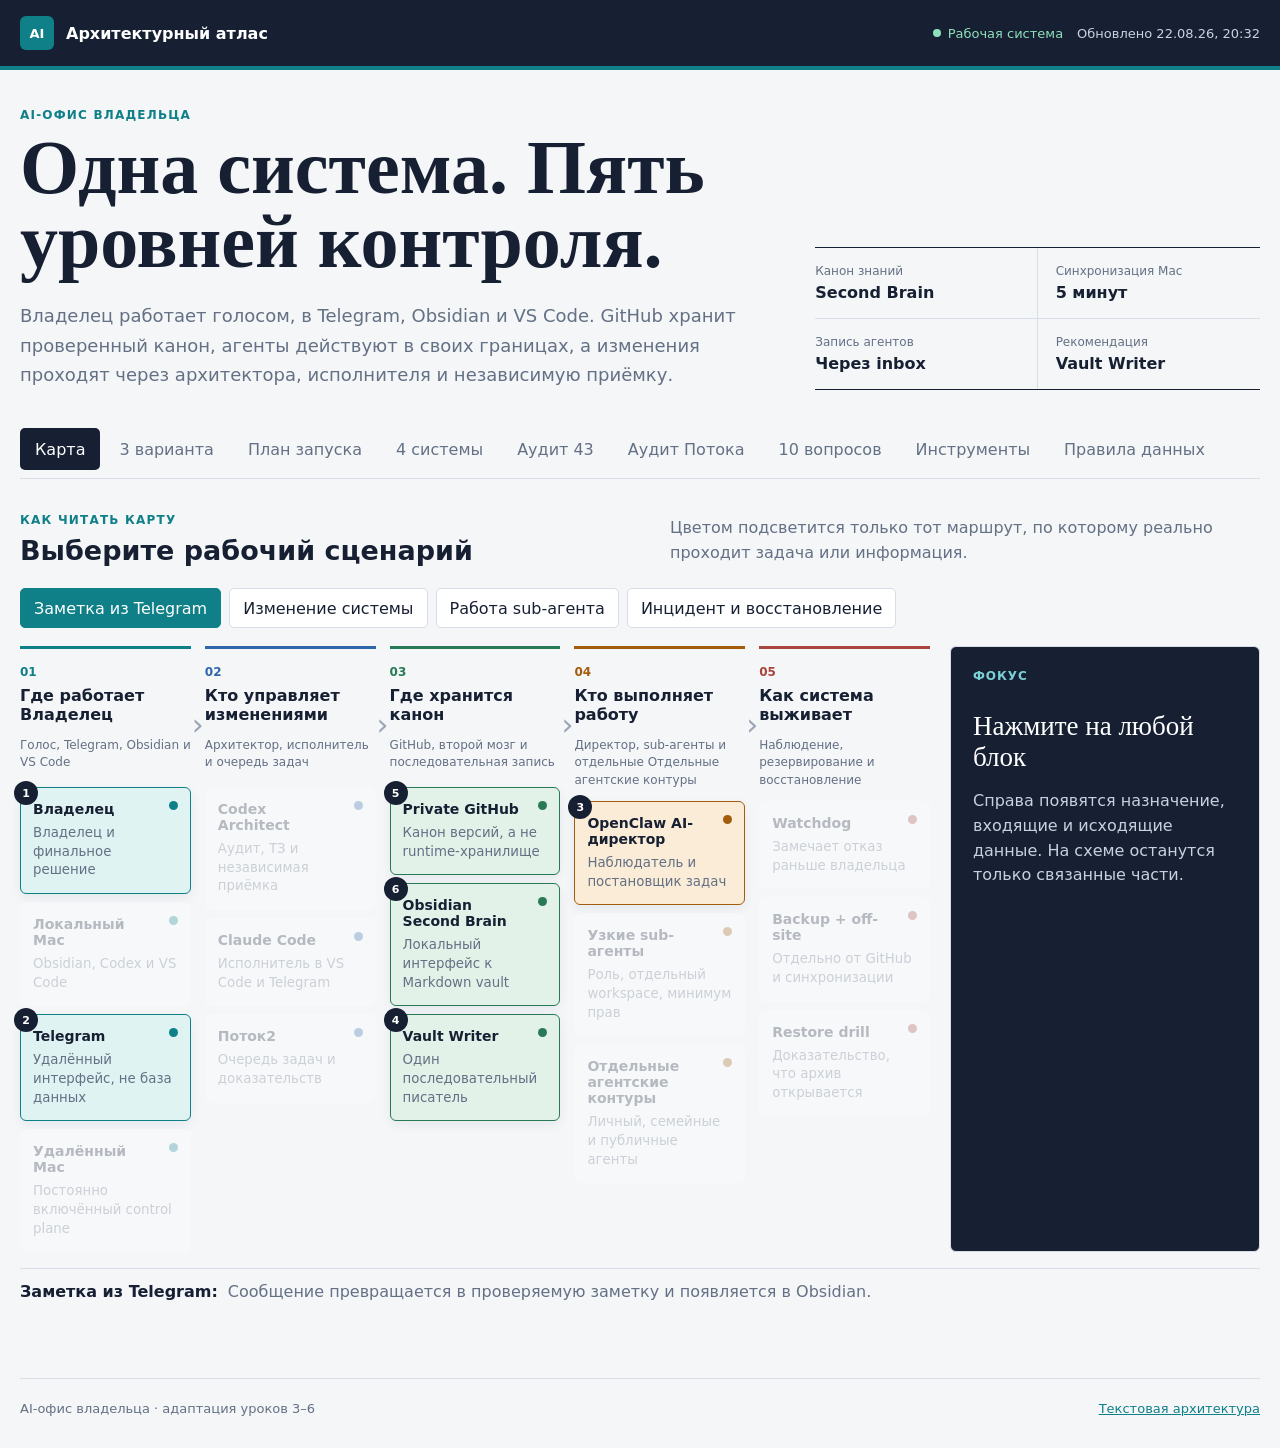
==== commit 56bda612: "chore: refresh Potok audit dashboard" ====
--- a/index.html
+++ b/index.html
@@ -281,7 +281,7 @@
   </footer>
 
   <script id="architecture-data" type="application/json">{"schema_version": 3, "updated_on": "2026-07-21", "recommended_option": "controlled_writer", "groups": [{"id": "interfaces", "label": "Где работает Владелец", "number": "01", "summary": "Голос, Telegram, Obsidian и VS Code"}, {"id": "control", "label": "Кто управляет изменениями", "number": "02", "summary": "Архитектор, исполнитель и очередь задач"}, {"id": "knowledge", "label": "Где хранится канон", "number": "03", "summary": "GitHub, второй мозг и последовательная запись"}, {"id": "runtime", "label": "Кто выполняет работу", "number": "04", "summary": "Директор, sub-агенты и отдельные Отдельные агентские контуры"}, {"id": "resilience", "label": "Как система выживает", "number": "05", "summary": "Наблюдение, резервирование и восстановление"}], "nodes": [{"id": "owner", "label": "Владелец", "group": "interfaces", "kind": "human", "status": "live", "short": "Владелец и финальное решение", "details": "Формулирует задачи голосом или текстом, подтверждает значимые решения и принимает результат. Не должен вручную пересылать данные между агентами.", "writes": ["задачи", "решения", "заметки"], "reads": ["статусы", "отчёты", "архитектуру"]}, {"id": "local-mac", "label": "Локальный Mac", "group": "interfaces", "kind": "device", "status": "live", "short": "Obsidian, Codex и VS Code", "details": "Главное рабочее место. Здесь открыт канонический Obsidian vault, Codex проектирует и принимает, Claude Code в VS Code выполняет утверждённые изменения.", "writes": ["локальные заметки", "ветки Git"], "reads": ["GitHub main", "agent inbox"]}, {"id": "telegram", "label": "Telegram", "group": "interfaces", "kind": "channel", "status": "live", "short": "Удалённый интерфейс, не база данных", "details": "Через Telegram Владелец ставит задачи и получает ответы. Сообщения, которые нужно сохранить, превращаются в структурированные записи через inbox, а не остаются единственной копией в чате.", "writes": ["входящие запросы"], "reads": ["ответы", "уведомления"]}, {"id": "remote-mac", "label": "Удалённый Mac", "group": "interfaces", "kind": "device", "status": "planned", "short": "Постоянно включённый control plane", "details": "Держит runner, watchdog и отдельные worktree. Продолжает контроль, когда локальный Mac выключен, но не становится вторым неконтролируемым писателем в main.", "writes": ["ветки", "отчёты"], "reads": ["очередь", "GitHub"]}, {"id": "codex", "label": "Codex Architect", "group": "control", "kind": "architect", "status": "live", "short": "Аудит, ТЗ и независимая приёмка", "details": "Проверяет факты, проектирует решение, задаёт критерии приёмки и не принимает отчёт исполнителя на слово.", "writes": ["ТЗ", "review", "решения"], "reads": ["источники", "diff", "evidence"]}, {"id": "claude", "label": "Claude Code", "group": "control", "kind": "engineer", "status": "live", "short": "Исполнитель в VS Code и Telegram", "details": "Выполняет утверждённое ТЗ, работает в отдельной ветке, прикладывает проверки и передаёт результат на независимую приёмку.", "writes": ["код", "документы", "отчёт"], "reads": ["ТЗ", "канон", "замечания review"]}, {"id": "potok2", "label": "Поток2", "group": "control", "kind": "orchestration", "status": "planned", "short": "Очередь задач и доказательств", "details": "Фиксирует задачу, владельца, исполнителя, reviewer, stop-gates и evidence. Автоматизирует передачу между Codex и Claude без ручного копирования сообщений.", "writes": ["case state", "handoff"], "reads": ["inbox", "reports"]}, {"id": "github", "label": "Private GitHub", "group": "knowledge", "kind": "canon", "status": "live", "short": "Канон версий, а не runtime-хранилище", "details": "Хранит код, архитектуру, governance и безопасные Markdown-знания. В main попадает только проверенный результат; секреты, БД, raw health и runtime state сюда не идут.", "writes": ["commits", "reviewed main"], "reads": ["branches", "pull requests"]}, {"id": "obsidian", "label": "Obsidian Second Brain", "group": "knowledge", "kind": "knowledge", "status": "live", "short": "Локальный интерфейс к Markdown vault", "details": "Vault канонический vault second-brain является локальным Git-репозиторием. Obsidian Git делает pull и commit-and-sync каждые пять минут на основном Mac.", "writes": ["заметки владельца"], "reads": ["GitHub main", "agent inbox"]}, {"id": "vault-writer", "label": "Vault Writer", "group": "knowledge", "kind": "control", "status": "recommended", "short": "Один последовательный писатель", "details": "Принимает новые заметки от удалённых агентов, проверяет allowlist и секреты, делает pull, атомарную запись, commit и push с retry. Убирает гонку нескольких писателей.", "writes": ["agent inbox", "audit metadata"], "reads": ["очередь заметок", "актуальный main"]}, {"id": "openclaw-director", "label": "OpenClaw AI-директор", "group": "runtime", "kind": "agent", "status": "live", "short": "Наблюдатель и постановщик задач", "details": "Собирает сигналы, считает KPI, готовит брифы и делегирует узким sub-агентам. Не редактирует production-конфиги и не перезапускает gateway.", "writes": ["брифы", "agent inbox"], "reads": ["разрешённые знания", "метрики"]}, {"id": "subagents", "label": "Узкие sub-агенты", "group": "runtime", "kind": "agent", "status": "planned", "short": "Роль, отдельный workspace, минимум прав", "details": "Исполняют конкретные бизнес-функции внутри одного trust boundary. Получают только необходимые инструменты, данные и бюджет.", "writes": ["результат роли", "отчёт"], "reads": ["узкий контекст"]}, {"id": "agent-contours", "label": "Отдельные агентские контуры", "group": "runtime", "kind": "agent", "status": "live", "short": "Личный, семейные и публичные агенты", "details": "Основной, семейные и публичные агенты остаются отдельными контурами, когда различаются пользователи, секреты, медицинские данные или blast radius.", "writes": ["runtime data", "redacted report"], "reads": ["свой workspace", "свои секреты"]}, {"id": "watchdog", "label": "Watchdog", "group": "resilience", "kind": "monitor", "status": "planned", "short": "Замечает отказ раньше владельца", "details": "Следит за gateway, очередями, пропущенными ответами, drift и резервными моделями. Создаёт инцидент, но не делает рискованный ремонт без политики.", "writes": ["incident", "health status"], "reads": ["логи без секретов", "smoke endpoints"]}, {"id": "backup", "label": "Backup + off-site", "group": "resilience", "kind": "backup", "status": "partial", "short": "Отдельно от GitHub и синхронизации", "details": "Архивирует runtime state, БД и разрешённые данные в независимое хранилище. GitHub хранит код и документы, но не заменяет backup production-данных.", "writes": ["immutable archive", "manifest"], "reads": ["allowlisted runtime data"]}, {"id": "restore", "label": "Restore drill", "group": "resilience", "kind": "verification", "status": "planned", "short": "Доказательство, что архив открывается", "details": "Периодически восстанавливает архив в изолированное место, проверяет manifest и фиксирует время восстановления. Наличие файла backup без restore-drill не считается защитой.", "writes": ["акт проверки"], "reads": ["backup archive", "checksums"]}], "node_guidance": {"owner": {"decision": "Владелец определяет цель и принимает продуктовые, финансовые и рискованные решения; техническую передачу между системами выполняет инфраструктура.", "risk": "Если владелец становится ручным транспортом сообщений, система перестаёт быть автономной и теряет историю решений.", "evidence": "Решение зафиксировано в задаче, есть критерии приёмки и финальный verdict владельца.", "question_ids": ["q4", "q9"]}, "local-mac": {"decision": "Локальный Mac остаётся удобным интерфейсом для голоса, Obsidian, Codex и VS Code, но не единственной точкой жизни системы.", "risk": "Сон, отключение питания или поломка Mac не должны останавливать watchdog, runtime и удалённую работу.", "evidence": "После выключения Mac серверные агенты продолжают отвечать, а изменения доступны через GitHub.", "question_ids": ["q6"]}, "telegram": {"decision": "Telegram используется как интерфейс постановки задач и уведомлений, но не как каноническое хранилище.", "risk": "Решение или файл останется только в длинном чате и не попадёт в базу знаний.", "evidence": "Сохранённое сообщение получает task id, источник и ссылку на заметку в vault.", "question_ids": ["q8"]}, "remote-mac": {"decision": "Удалённый Mac становится постоянно включённым control plane с отдельными worktree и ограниченными правами.", "risk": "Второй Mac начнёт независимо писать в main и создаст конфликты или неконтролируемый drift.", "evidence": "Runner работает после отключения локального Mac; запись идёт через ветку, inbox или Vault Writer.", "question_ids": ["q2", "q6"]}, "codex": {"decision": "Codex проектирует, формирует ТЗ, проверяет факты и независимо принимает работу исполнителя.", "risk": "Один агент одновременно реализует и принимает собственный результат без проверки evidence.", "evidence": "Есть отдельный review с фактическими проверками файлов, diff, smoke и production.", "question_ids": ["q4", "q9"]}, "claude": {"decision": "Claude Code выполняет утверждённое ТЗ в VS Code или Telegram и передаёт отчёт на независимое review.", "risk": "Исполнитель самовольно меняет архитектуру, production или stop-gates в ходе реализации.", "evidence": "Изменения соответствуют scope, тесты приложены, итог проверен другим агентом.", "question_ids": ["q4"]}, "potok2": {"decision": "Каждая межагентная работа получает единый case: задача, роли, stop-gates, статус и evidence.", "risk": "Ручная пересылка между чатами теряет контекст, актуальную версию и ответственность.", "evidence": "По case id восстанавливается полный путь: запрос → ТЗ → исполнение → review → решение.", "question_ids": ["q4", "q9"]}, "github": {"decision": "Private GitHub является каноном версий для кода, архитектуры, governance и разрешённых Markdown-знаний.", "risk": "В Git history попадут секреты, runtime-БД или приватные данные, которые сложно полностью удалить.", "evidence": "Protected main, review, secret scan, понятный commit и отсутствие запрещённых типов данных.", "question_ids": ["q1", "q2", "q7"]}, "obsidian": {"decision": "Obsidian является человеческим интерфейсом к локальному Markdown vault, синхронизированному через Git.", "risk": "Автосинхронизацию ошибочно принять за backup или разрешить нескольким устройствам конфликтно менять один файл.", "evidence": "Vault открывается без сети, история видна в Git, конфликт и восстановление проверены отдельно.", "question_ids": ["q1", "q3", "q8"]}, "vault-writer": {"decision": "Все удалённые агенты передают новые заметки одному последовательному writer через allowlisted inbox.", "risk": "Несколько агентов одновременно делают pull/edit/push и перетирают изменения друг друга.", "evidence": "Writer пишет атомарно, фиксирует автора и источник, делает secret scan и корректно обрабатывает conflict/retry.", "question_ids": ["q2", "q8"]}, "openclaw-director": {"decision": "AI-директор наблюдает, считает KPI, готовит брифы и делегирует; production-конфиги сам не меняет.", "risk": "Директор получает одновременно чтение недоверенных данных, доступ к секретам и право опасного действия.", "evidence": "Tool policy ограничена, действия директора видны в аудите, рискованные изменения уходят инженеру.", "question_ids": ["q5", "q7"]}, "subagents": {"decision": "Sub-агент создаётся для узкой роли внутри одного trust boundary и получает минимальный набор инструментов.", "risk": "Ради каждой функции разворачивается отдельный тяжёлый агент или, наоборот, один агент получает доступ ко всему.", "evidence": "У роли есть SOUL, workspace, tool allowlist, бюджет, KPI и маршрут эскалации.", "question_ids": ["q5"]}, "agent-contours": {"decision": "Отдельный отдельный агентский контур нужен при разных пользователях, секретах, медицинских данных или радиусе отказа.", "risk": "Семейные, публичные и личные данные смешиваются в одной памяти и одном наборе прав.", "evidence": "Раздельные credentials, workspace, allowlist пользователей, backup и healthcheck каждого контура.", "question_ids": ["q5", "q7"]}, "watchdog": {"decision": "Независимый watchdog обнаруживает молчание, таймауты, drift и отказ модели раньше владельца.", "risk": "Монитор зависит от того же gateway или той же модели, которую должен контролировать.", "evidence": "Тестовый отказ создаёт один инцидент, cooldown работает, восстановление подтверждается отдельным smoke.", "question_ids": ["q6", "q9"]}, "backup": {"decision": "Runtime, БД и private data архивируются отдельно от GitHub минимум в одну независимую off-site копию.", "risk": "Есть только локальный архив на том же диске или синхронизированная копия, повторяющая удаление.", "evidence": "Архив имеет manifest, checksum, ротацию, независимое местоположение и журнал выполнения.", "question_ids": ["q3", "q7"]}, "restore": {"decision": "Backup считается рабочим только после неразрушающего восстановления в изолированную директорию.", "risk": "Архив существует, но повреждён, зашифрован потерянным ключом или не содержит критичный state.", "evidence": "Зафиксированы дата drill, checksum, восстановленные компоненты, RPO и фактическое время RTO.", "question_ids": ["q3", "q9"]}}, "routes": [{"id": "knowledge-note", "label": "Заметка из Telegram", "description": "Сообщение превращается в проверяемую заметку и появляется в Obsidian.", "path": ["owner", "telegram", "openclaw-director", "vault-writer", "github", "obsidian", "owner"]}, {"id": "code-change", "label": "Изменение системы", "description": "Codex проектирует, Claude выполняет, Codex принимает, после чего изменение попадает в канон.", "path": ["owner", "codex", "potok2", "claude", "github", "codex", "owner"]}, {"id": "agent-delegation", "label": "Работа sub-агента", "description": "Директор выдаёт узкую задачу, sub-агент возвращает результат без доступа ко всей системе.", "path": ["owner", "telegram", "openclaw-director", "subagents", "vault-writer", "github", "obsidian"]}, {"id": "incident", "label": "Инцидент и восстановление", "description": "Watchdog создаёт инцидент, ремонт проходит через контролируемый цикл и проверяется восстановлением.", "path": ["watchdog", "potok2", "codex", "claude", "backup", "restore", "owner"]}], "options": [{"id": "course-direct", "number": "A", "label": "Точно по курсу", "verdict": "Только для пилота", "summary": "Mac, Claude и OpenClaw напрямую pull/push в main.", "advantages": ["Минимум компонентов", "Уже почти настроено", "Быстрый старт"], "risks": ["Конфликты нескольких писателей", "Случайная перезапись", "Широкие write-ключи"]}, {"id": "controlled_writer", "number": "B", "label": "Контролируемый writer", "verdict": "Рекомендуется", "summary": "Obsidian синхронизирует Mac, агенты пишут через inbox и одного writer.", "advantages": ["Один порядок записи", "Понятный автор и источник", "Review для канонических файлов"], "risks": ["Нужен небольшой сервис", "Нужно определить allowlist"]}, {"id": "obsidian-sync", "number": "C", "label": "Obsidian Sync + Git", "verdict": "Позже, если нужен mobile", "summary": "Obsidian Sync связывает устройства, Git работает как история с одного устройства.", "advantages": ["Удобный mobile", "E2E encryption", "Headless-клиент"], "risks": ["Подписка", "Дополнительный слой", "Нельзя смешивать sync-механизмы без правил"]}], "rollout": [{"id": "inventory", "number": "01", "title": "Назначить канонический vault", "detail": "Зафиксировать second-brain и классифицировать остальные vault без массового переноса.", "status": "next"}, {"id": "privacy", "number": "02", "title": "Закрыть privacy-гейт", "detail": "Добавить gitignore, исключить workspace/plugin state, секреты, БД, raw health и transcripts.", "status": "planned"}, {"id": "course", "number": "03", "title": "Перенести уроки 3–6", "detail": "Сгенерировать Obsidian-заметки: источник, точный конспект, наши решения, чек-лист и ссылки.", "status": "planned"}, {"id": "inbox", "number": "04", "title": "Развести входящие агентов", "detail": "Создать agent inbox и правило: новый файл можно, изменение канона только через review.", "status": "planned"}, {"id": "writer", "number": "05", "title": "Запустить Vault Writer", "detail": "Последовательная запись, secret-scan, pull, atomic write, commit, push и retry.", "status": "planned"}, {"id": "agents", "number": "06", "title": "Подключать по одному агенту", "detail": "Сначала OpenClaw, затем Claude Telegram, потом остальные контуры после smoke.", "status": "planned"}, {"id": "recovery", "number": "07", "title": "Проверить конфликт и восстановление", "detail": "Сымитировать одновременную правку, откат заметки и восстановление независимого backup.", "status": "planned"}], "lessons": [{"number": "03", "title": "Инфраструктура OpenClaw", "theme": "Сервер, Claude Code, MCP и базовые инструменты"}, {"number": "04", "title": "GitHub и вайб-кодинг", "theme": "SSH, GitHub CLI, Pages и дизайн-скиллы"}, {"number": "05", "title": "n8n и автоматизации", "theme": "Workflow, cron, интеграции и границы агентских контуров"}, {"number": "06", "title": "Claude Code в Telegram", "theme": "AI-офис, Obsidian vault, GitHub и sub-агенты"}], "course_systems": [{"id": "automation", "number": "01", "title": "n8n и автоматизации", "subtitle": "Детерминированные процессы, интеграции и cron", "purpose": "Вынести повторяемые API-операции, расписания, retry и преобразование данных из рассуждающего агента в наблюдаемый workflow.", "course": "Урок 5 разворачивает n8n, подключает Google, Telegram и OpenClaw, показывает workflow и cron jobs.", "adaptation": "Основной агент остаётся главным собеседником и принимает смысловые решения. n8n используется как исполнитель повторяемого процесса, а не как второй AI-директор.", "result": "Каждая автоматизация имеет owner, trigger, входы, выходы, retry, idempotency, лимит стоимости, alert и ручной fallback.", "chapters": [{"label": "Архитектура n8n в системе", "lesson": "05", "section": "02"}, {"label": "Google и OpenClaw", "lesson": "05", "section": "06"}, {"label": "OpenClaw → n8n → Telegram", "lesson": "05", "section": "07"}, {"label": "Workflow и cron jobs", "lesson": "05", "section": "09"}], "checklist_ids": ["A04", "A05", "A07", "A24", "A31", "A33"]}, {"id": "subagents", "number": "02", "title": "Разворачивание sub-агентов", "subtitle": "Роли, SOUL, workspace, skills, память и handoff", "purpose": "Создавать не множество одинаковых ботов, а одного директора и узких исполнителей с минимальными правами и измеримым результатом.", "course": "Часть 3 урока 6 проходит от контракта AI-директора до SOUL, Skills, Memory System и Heartbeats.", "adaptation": "Sub-агент живёт внутри общего trust boundary. При других пользователях, секретах или медицинских данных остаётся отдельный отдельный агентский контур.", "result": "У каждого агента есть роль, workspace, tool policy, бюджет, KPI, журнал, канал эскалации и независимый reviewer.", "chapters": [{"label": "Контракт AI-директора", "lesson": "06", "anchor": "part3-chapter-01"}, {"label": "Архитектура и границы", "lesson": "06", "anchor": "part3-chapter-02"}, {"label": "SOUL директора и sub-агента", "lesson": "06", "anchor": "part3-chapter-03"}, {"label": "Skills, память и Heartbeats", "lesson": "06", "anchor": "part3-chapter-04"}], "checklist_ids": ["A01", "A03", "A08", "A09", "A10", "A11"]}, {"id": "second-brain", "number": "03", "title": "Второй мозг", "subtitle": "Obsidian, GitHub, память и контролируемая запись", "purpose": "Дать владельцу и агентам общую проверяемую память в Markdown, которая доступна локально, имеет историю и не зависит от одного чата.", "course": "Часть 2 урока 6 связывает Obsidian vault, GitHub, Claude Code и OpenClaw; Memory System дополняет локальную память общим vault.", "adaptation": "На основном Mac работает Obsidian Git. Удалённые агенты не конкурируют за main, а пишут через inbox и одного Vault Writer.", "result": "У каждого знания есть источник, владелец, уровень доступа, дата свежести и commit; sync отделён от backup.", "chapters": [{"label": "Obsidian vault + GitHub", "lesson": "06", "anchor": "part2-chapter-01"}, {"label": "Claude и OpenClaw в одном vault", "lesson": "06", "anchor": "part2-chapter-02"}, {"label": "GitHub backup workspace", "lesson": "06", "anchor": "part3-bridge-github"}, {"label": "Двухуровневая Memory System", "lesson": "06", "anchor": "part3-chapter-05"}], "checklist_ids": ["A12", "A13", "A14", "A15", "A16", "A19"]}, {"id": "security", "number": "04", "title": "Безопасность и восстановление", "subtitle": "Identity, least privilege, мониторинг, backup и платежи", "purpose": "Ограничить blast radius каждого агента и сделать отказ, компрометацию или неоплаченную подписку обнаруживаемыми до остановки бизнеса.", "course": "Часть 4 урока 6 покрывает аудит, hardening сервера и защиту агента от prompt injection, опасных tools и memory poisoning.", "adaptation": "Security-аудит отделён от исправлений. Любая production-правка начинается с backup и заканчивается smoke; платежи контролируются как операционный риск.", "result": "Есть allowlist, secret store, deny-by-default, watchdog, off-site backup, restore-drill, реестр оплат и напоминания 14/7/3/1 день.", "chapters": [{"label": "Аудит глазами атакующего", "lesson": "06", "anchor": "part4-chapter-01"}, {"label": "Hardening сервера", "lesson": "06", "anchor": "part4-chapter-02"}, {"label": "Безопасность агента", "lesson": "06", "anchor": "part4-chapter-03"}, {"label": "MCP security practices", "external_href": "https://modelcontextprotocol.io/docs/tutorials/security/security_best_practices"}], "checklist_ids": ["A20", "A21", "A22", "A23", "A28", "A29", "A34", "A35"]}], "audit_projects": [{"id": "agent-main", "label": "Основной агент"}, {"id": "openclaw-director", "label": "OpenClaw AI-директор"}, {"id": "family-bot-a", "label": "Family Bot A"}, {"id": "family-bot-b", "label": "Family Bot B"}, {"id": "family-bot-c", "label": "Family Bot C"}, {"id": "ai-directorate", "label": "AI-директорат"}, {"id": "new-project", "label": "Новый проект"}], "audit_categories": [{"id": "governance", "number": "01", "label": "Каркас и управление"}, {"id": "models", "number": "02", "label": "Модели и провайдеры"}, {"id": "agents", "number": "03", "label": "Агенты и sub-агенты"}, {"id": "knowledge", "number": "04", "label": "Второй мозг"}, {"id": "git", "number": "05", "label": "GitHub и синхронизация"}, {"id": "security", "number": "06", "label": "Безопасность"}, {"id": "monitoring", "number": "07", "label": "Мониторинг и удалённый ремонт"}, {"id": "backup", "number": "08", "label": "Backup и восстановление"}, {"id": "cadence", "number": "09", "label": "Cron и развитие"}, {"id": "billing", "number": "10", "label": "Платежи и лимиты"}], "audit_items": [{"id": "A01", "layer": "base", "category": "governance", "title": "Назначены владелец и цель", "question": "Понятно, кто принимает финальное решение и какую бизнес-задачу решает агент?", "expected_evidence": "Owner, scope и KPI зафиксированы в README/TЗ.", "cadence": "при создании", "verifiability": "human"}, {"id": "A02", "layer": "base", "category": "governance", "title": "Карта источников истины", "question": "Для кода, знаний, runtime, секретов и задач определён ровно один канон?", "expected_evidence": "Design ownership map: спроектированная карта канонов без двух равноправных writers. Уровень проектирования; не использовать evidence A14/A19.", "cadence": "ежеквартально", "verifiability": "human"}, {"id": "A03", "layer": "base", "category": "governance", "title": "Роли и stop-gates", "question": "Разделены архитектор, исполнитель, reviewer и действия, требующие владельца?", "expected_evidence": "Role contract и список production/auth/destructive gates.", "cadence": "при изменении ролей", "verifiability": "human"}, {"id": "A04", "layer": "base", "category": "models", "title": "Primary и fallback модели", "question": "Зафиксированы фактические model id, provider и порядок fallback?", "expected_evidence": "Config snapshot без секретов + live model footer/probe.", "cadence": "еженедельно", "verifiability": "machine"}, {"id": "A05", "layer": "base", "category": "models", "title": "Провайдеры проходят smoke", "question": "OpenAI/Codex/OpenRouter отвечают, а expired token и billing error обнаруживаются?", "expected_evidence": "Provider availability: tool-free probes каждого провайдера с latency и кодом ошибки. Не использовать тот же артефакт, что в A07.", "cadence": "ежедневно", "verifiability": "machine"}, {"id": "A06", "layer": "base", "category": "models", "title": "Бюджет и лимиты модели", "question": "Есть месячный бюджет, threshold, rate limit и запрет бесконечных retries?", "expected_evidence": "Budget policy и alert thresholds без API-ключей.", "cadence": "еженедельно", "verifiability": "hybrid"}, {"id": "A07", "layer": "base", "category": "models", "title": "Timeout и fallback проверены", "question": "Зависшая модель не блокирует ответ на 10 минут и безопасно переключается?", "expected_evidence": "Real failover drill: журнал учения с timeout, retry cap и фактическим переключением на fallback. Отдельный артефакт от probe A05.", "cadence": "ежемесячно", "verifiability": "hybrid"}, {"id": "A08", "layer": "base", "category": "agents", "title": "SOUL и роль актуальны", "question": "Агент знает аудиторию, тон, обязанности, запреты и эскалацию?", "expected_evidence": "SOUL/IDENTITY review + тестовые сценарии.", "cadence": "ежемесячно", "verifiability": "human"}, {"id": "A09", "layer": "base", "category": "agents", "title": "Workspace изолирован", "question": "У агента отдельные workspace, memory, sessions и credentials?", "expected_evidence": "Config paths и permission check без содержимого секретов.", "cadence": "при deploy", "verifiability": "machine"}, {"id": "A10", "layer": "base", "category": "agents", "title": "Минимальный toolset", "question": "Включены только нужные skills/MCP/tools, опасные действия deny-by-default?", "expected_evidence": "Tool inventory и negative tests.", "cadence": "ежемесячно", "verifiability": "hybrid"}, {"id": "A11", "layer": "base", "category": "agents", "title": "Handoff sub-агентов", "question": "Делегирование передаёт узкий контекст, результат, cost и статус обратно директору?", "expected_evidence": "Тестовый case со сквозным task id.", "cadence": "при новой роли", "verifiability": "hybrid"}, {"id": "A12", "layer": "base", "category": "knowledge", "title": "Назначен канонический vault", "question": "Понятно, где находится второй мозг и кто его открывает локально?", "expected_evidence": "Vault path, remote и owner зафиксированы приватно.", "cadence": "при миграции", "verifiability": "human"}, {"id": "A13", "layer": "base", "category": "knowledge", "title": "Разделена память", "question": "MEMORY, daily notes, знания и runtime state не смешаны в одном файле?", "expected_evidence": "Memory map и retention policy.", "cadence": "ежемесячно", "verifiability": "hybrid"}, {"id": "A14", "layer": "base", "category": "knowledge", "title": "Inbox и один writer", "question": "Удалённые агенты создают заметки через inbox, а не конкурируют за main?", "expected_evidence": "Runtime single-writer enforcement: writer log с author/source/task id, рабочий inbox и отсутствие прямых записей в main. Уровень runtime; не использовать evidence A02/A19.", "cadence": "еженедельно", "verifiability": "hybrid"}, {"id": "A15", "layer": "base", "category": "knowledge", "title": "Классификация и свежесть", "question": "У заметок есть источник, privacy class, дата и правило обновления?", "expected_evidence": "Frontmatter sample и stale-content report.", "cadence": "еженедельно", "verifiability": "machine"}, {"id": "A16", "layer": "base", "category": "git", "title": "Private GitHub подключён", "question": "Локальный канон имеет корректный private remote и понятную ветку main?", "expected_evidence": "git remote/status без credential URL.", "cadence": "при создании", "verifiability": "machine"}, {"id": "A17", "layer": "base", "category": "git", "title": "Gitignore и secret scan", "question": "Env, keys, DB, sessions, logs и private health исключены до первого push?", "expected_evidence": "Pre-push secret hygiene: gitignore tests и secret scan с нулём findings до push. Контур «до Git»; runtime-изоляция — A21.", "cadence": "каждый commit", "verifiability": "machine"}, {"id": "A18", "layer": "base", "category": "git", "title": "Review защищает main", "question": "Изменение канона проходит diff и независимую приёмку?", "expected_evidence": "Branch/PR/review или эквивалентный review report.", "cadence": "каждое изменение", "verifiability": "human"}, {"id": "A19", "layer": "base", "category": "git", "title": "Синхронизация переживает конфликт", "question": "Pull-before-push, retries и конфликт двух писателей протестированы без перезаписи?", "expected_evidence": "Conflict drill: протокол теста одновременной записи двух писателей с восстановленной историей. Уровень учений; не использовать evidence A02/A14.", "cadence": "ежеквартально", "verifiability": "hybrid"}, {"id": "A20", "layer": "base", "category": "security", "title": "Identity и allowlist", "question": "Писать агенту и нажимать callbacks могут только разрешённые пользователи?", "expected_evidence": "Positive/negative auth smoke.", "cadence": "ежемесячно", "verifiability": "hybrid"}, {"id": "A21", "layer": "base", "category": "security", "title": "Секреты вне документов", "question": "Токены живут в env/secret store, имеют rotation owner и не выводятся в логи?", "expected_evidence": "Runtime/log secret isolation: секреты в env/secret store, redacted config audit и отсутствие секретов в логах. Контур «в runtime»; pre-push гигиена — A17.", "cadence": "ежемесячно", "verifiability": "hybrid"}, {"id": "A22", "layer": "base", "category": "security", "title": "Prompt injection containment", "question": "Недоверенный web/файл не может одновременно читать секреты и выполнять опасное действие?", "expected_evidence": "Tool policy, sandbox и red-team scenarios.", "cadence": "ежемесячно", "verifiability": "human"}, {"id": "A23", "layer": "base", "category": "security", "title": "Least privilege runtime", "question": "Сервис не работает под избыточным root и права файлов соответствуют процессу?", "expected_evidence": "Process uid, ownership и allowed operations.", "cadence": "при deploy", "verifiability": "machine"}, {"id": "A24", "layer": "base", "category": "monitoring", "title": "Healthcheck и latency", "question": "Проверяются gateway, модель, очередь, диск и время ответа?", "expected_evidence": "Status snapshot и thresholds.", "cadence": "каждые 5 минут", "verifiability": "machine"}, {"id": "A25", "layer": "base", "category": "monitoring", "title": "Watchdog пропущенных ответов", "question": "Молчание или delivery error обнаруживается без участия того же агента?", "expected_evidence": "Incident detected: synthetic failure создаёт ровно один инцидент с cooldown. Только обнаружение; доставка — A26.", "cadence": "постоянно", "verifiability": "hybrid"}, {"id": "A26", "layer": "base", "category": "monitoring", "title": "Инцидент приходит владельцу", "question": "Alert содержит контур, симптом, время, авто-действие и безопасную команду проверки?", "expected_evidence": "Alert delivered and readable: тестовый owner-DM доставлен и содержит контур, симптом, время и безопасную команду проверки. Только доставка; обнаружение — A25.", "cadence": "ежемесячный drill", "verifiability": "hybrid"}, {"id": "A27", "layer": "base", "category": "monitoring", "title": "Удалённый архитектор может восстановить", "question": "При выключенном локальном Mac есть доступ, runbook и узкие права для диагностики/ремонта?", "expected_evidence": "Recovery drill с телефона/удалённого Mac и отчёт.", "cadence": "до отпуска и ежемесячно", "verifiability": "hybrid"}, {"id": "A28", "layer": "base", "category": "backup", "title": "Ежедневный off-site backup", "question": "Код, runtime, DB и private data покрыты разными allowlisted архивами?", "expected_evidence": "Последний archive, manifest, checksum и второе местоположение.", "cadence": "ежедневно", "verifiability": "machine"}, {"id": "A29", "layer": "base", "category": "backup", "title": "Restore-drill доказан", "question": "Архив реально восстановлен в изолированное место и критичные файлы открываются?", "expected_evidence": "Дата drill, RPO, RTO и результат проверки.", "cadence": "ежемесячно", "verifiability": "hybrid"}, {"id": "A30", "layer": "base", "category": "backup", "title": "Backup сам мониторится", "question": "Ошибка cron, нехватка диска или потерянный encryption key создают alert?", "expected_evidence": "Failed-job simulation, retention и key escrow check.", "cadence": "еженедельно", "verifiability": "machine"}, {"id": "A31", "layer": "base", "category": "cadence", "title": "Ежедневный операционный обзор", "question": "Сводятся failures, missed replies, overdue tasks, модель, backup и критичные балансы?", "expected_evidence": "Один короткий daily brief владельцу.", "cadence": "ежедневно", "verifiability": "hybrid"}, {"id": "A32", "layer": "base", "category": "cadence", "title": "Еженедельное ретро агента", "question": "Проверяются KPI, ошибки, drift, skills, расходы и одно улучшение?", "expected_evidence": "Weekly report с action owner и сроком.", "cadence": "еженедельно", "verifiability": "hybrid"}, {"id": "A33", "layer": "base", "category": "cadence", "title": "Cron не дублируется и не устаревает", "question": "У каждого job есть owner, timezone, destination, cooldown и дата пересмотра?", "expected_evidence": "Cron registry + duplicate/stale audit.", "cadence": "еженедельно", "verifiability": "machine"}, {"id": "A34", "layer": "base", "category": "billing", "title": "Реестр подписок и серверов", "question": "Для модели, VPS, домена и SaaS записаны сумма, валюта, дата, способ оплаты и владелец?", "expected_evidence": "Приватный billing register без реквизитов на публичной странице.", "cadence": "ежемесячно", "verifiability": "hybrid"}, {"id": "A35", "layer": "base", "category": "billing", "title": "Баланс и продление предупреждаются", "question": "Есть alerts за 14/7/3/1 день и при снижении баланса ниже порога?", "expected_evidence": "Тестовое напоминание и маршрут эскалации при неоплате.", "cadence": "ежедневная проверка", "verifiability": "hybrid"}, {"id": "A36", "layer": "advanced", "category": "git", "title": "Deploy соответствует runtime", "question": "Код и конфиг, которые сейчас исполняются, совпадают с проверенным git-каноном?", "expected_evidence": "Сравнение commit/checksum деплоя с каноном: hash исполняемого релиза равен hash канона; список отклонений пуст или объяснён.", "cadence": "еженедельно", "verifiability": "machine"}, {"id": "A37", "layer": "advanced", "category": "governance", "title": "Права на публикуемый контент", "question": "Всё, что уходит в public, принадлежит нам или имеет явное разрешение на публикацию?", "expected_evidence": "Реестр публикуемых материалов с источником и правовым статусом; в public-сборке нет чужих материалов без разрешения.", "cadence": "перед каждой публикацией", "verifiability": "human"}, {"id": "A38", "layer": "advanced", "category": "git", "title": "Версионированный релиз и откат", "question": "Каждый релиз версионирован, а откат на предыдущую версию реально проверен?", "expected_evidence": "Release manifest/tag и журнал протестированного rollback с датой и результатом.", "cadence": "каждый релиз", "verifiability": "hybrid"}, {"id": "A39", "layer": "advanced", "category": "security", "title": "Происхождение и версии зависимостей", "question": "Для каждого MCP/skill/пакета известны источник, зафиксированная версия и ответственный за обновление?", "expected_evidence": "Реестр зависимостей: источник, pinned версия, owner обновления; lockfile или его эквивалент.", "cadence": "ежемесячно", "verifiability": "hybrid"}, {"id": "A40", "layer": "advanced", "category": "governance", "title": "Процедура вывода агента", "question": "Есть процедура decommission: отзыв токенов, снятие cron, судьба данных и workspace?", "expected_evidence": "Документированная процедура decommission, применимая к текущему набору токенов, cron и данных агента.", "cadence": "ежеквартально", "verifiability": "human"}, {"id": "A41", "layer": "advanced", "category": "knowledge", "title": "Retention и удаление данных", "question": "Для health-данных, transcripts и переписок определены срок хранения и процедура удаления?", "expected_evidence": "Retention policy с классами данных и сроками; подтверждение фактического удаления просроченного.", "cadence": "ежеквартально", "verifiability": "hybrid"}, {"id": "A42", "layer": "advanced", "category": "monitoring", "title": "Журнал действий агента", "question": "Действия агента восстановимы постфактум: кто, что, когда и по чьей задаче?", "expected_evidence": "Action/audit log с автором, task id и временем; выборочная реконструкция одного дня.", "cadence": "ежемесячно", "verifiability": "hybrid"}, {"id": "A43", "layer": "advanced", "category": "billing", "title": "Стоимость агента и задачи", "question": "Известна фактическая стоимость конкретного агента и типовой задачи?", "expected_evidence": "Cost report по агенту за период, стоимость типовой задачи и порог алерта при превышении.", "cadence": "ежемесячно", "verifiability": "hybrid"}], "questions": [{"id": "q1", "number": "01", "question": "Где находится единственный источник истины?", "answer": "Для версий кода и разрешённых знаний — private GitHub. Obsidian показывает локальную копию Markdown, а runtime-сервер хранит живое состояние, которое не считается каноном кода.", "fact": "Один объект не должен иметь два равноправных канона. У каждого класса данных заранее назначается владелец и место хранения.", "related_nodes": ["github", "obsidian"], "sources": [{"label": "GitHub: protected branches", "href": "https://docs.github.com/en/repositories/configuring-branches-and-merges-in-your-repository/managing-protected-branches/about-protected-branches"}, {"label": "Obsidian: vault — локальная папка", "href": "https://help.obsidian.md/vault"}]}, {"id": "q2", "number": "02", "question": "Кто имеет право менять канон и как исключить конфликты?", "answer": "Владелец пишет через Obsidian на основном Mac. Удалённые агенты создают материалы в своём inbox или ветке, а один Vault Writer последовательно переносит проверенное в канон.", "fact": "Пятиминутный pull/push не предотвращает гонки двух писателей. Нужны single-writer, branch/review и явная обработка conflict.", "related_nodes": ["remote-mac", "github", "vault-writer"], "sources": [{"label": "Obsidian Git: automatic sync", "href": "https://publish.obsidian.md/git-doc/Features"}, {"label": "GitHub: pull request reviews", "href": "https://docs.github.com/en/pull-requests/collaborating-with-pull-requests/reviewing-changes-in-pull-requests/about-pull-request-reviews"}]}, {"id": "q3", "number": "03", "question": "Почему синхронизация каждые пять минут не является backup?", "answer": "Sync быстро распространяет и полезные изменения, и ошибочное удаление. Backup должен быть независимым, версионированным и регулярно проверяться восстановлением.", "fact": "Наличие архива не доказывает восстановимость: нужен restore-drill с checksum, RPO и RTO.", "related_nodes": ["obsidian", "backup", "restore"], "sources": [{"label": "Obsidian: backup your files", "href": "https://help.obsidian.md/backup"}]}, {"id": "q4", "number": "04", "question": "Как разделены роли владельца, Codex и Claude Code?", "answer": "Владелец принимает значимые решения. Codex проводит аудит, пишет ТЗ и принимает. Claude Code реализует утверждённый scope и прикладывает evidence.", "fact": "Исполнитель не считается независимым reviewer собственной работы. Финальный verdict опирается на повторную фактическую проверку.", "related_nodes": ["owner", "codex", "claude", "potok2"], "sources": []}, {"id": "q5", "number": "05", "question": "Когда нужен sub-агент, а когда отдельный отдельный агентский контур?", "answer": "Sub-агент подходит для узкой роли внутри одного владельца данных и trust boundary. Отдельный контур нужен при других пользователях, секретах, приватных данных или независимом радиусе отказа.", "fact": "Граница безопасности важнее организационного названия роли: разные секреты и аудитории нельзя объединять только ради экономии серверов.", "related_nodes": ["openclaw-director", "subagents", "agent-contours"], "sources": [{"label": "OpenClaw: skills", "href": "https://docs.openclaw.ai/tools/skills"}, {"label": "MCP: security best practices", "href": "https://modelcontextprotocol.io/docs/tutorials/security/security_best_practices"}]}, {"id": "q6", "number": "06", "question": "Что продолжает работать, если локальный Mac выключен?", "answer": "Runtime агентов, watchdog и очередь должны жить на постоянно доступных узлах. Удалённый Mac даёт инженерный control plane, а GitHub — доступ к проверенному канону.", "fact": "Локальный Mac остаётся удобным интерфейсом, но не должен быть единственной точкой мониторинга, ремонта или хранения.", "related_nodes": ["local-mac", "remote-mac", "watchdog"], "sources": []}, {"id": "q7", "number": "07", "question": "Какие данные никогда не попадают в GitHub и обычный Obsidian vault?", "answer": "Токены, cookies, auth profiles, БД, sessions, runtime logs, raw health, медицинские документы и полные приватные переписки.", "fact": "Удаление секрета из последнего коммита недостаточно: он может остаться в истории и клонах, поэтому действует prevent-first secret scan.", "related_nodes": ["github", "openclaw-director", "agent-contours", "backup"], "sources": [{"label": "GitHub: removing sensitive data", "href": "https://docs.github.com/en/authentication/keeping-your-account-and-data-secure/removing-sensitive-data-from-a-repository"}]}, {"id": "q8", "number": "08", "question": "Как сообщение из Telegram превращается в заметку Obsidian?", "answer": "Агент классифицирует запрос, создаёт структурированную запись в allowlisted inbox, Vault Writer проверяет её и коммитит, после чего Obsidian Git подтягивает main.", "fact": "Telegram остаётся входным каналом. Каноническая запись получает автора, источник, время, task id и commit id.", "related_nodes": ["telegram", "vault-writer", "obsidian"], "sources": [{"label": "Obsidian Git documentation", "href": "https://publish.obsidian.md/git-doc/"}]}, {"id": "q9", "number": "09", "question": "Как доказать, что система действительно работает?", "answer": "Не по сообщению агента, а по evidence: diff, автоматические тесты, smoke, production-проверка, метрики watchdog и отдельный restore-drill.", "fact": "Каждый критичный контур должен иметь наблюдаемый success signal и проверяемый failure scenario.", "related_nodes": ["codex", "potok2", "watchdog", "restore"], "sources": [{"label": "Playwright", "href": "https://github.com/microsoft/playwright"}]}, {"id": "q10", "number": "10", "question": "Как превращать новый урок в рабочую систему, а не в склад текста?", "answer": "Сохранять неизменный HTML и checksum, создавать точный Markdown, отдельно вести аудит и решение, затем обновлять чек-лист, модель архитектуры и evidence.", "fact": "Авторский материал, наша критика и фактическое состояние системы — три разных слоя; смешивание делает знания недостоверными.", "related_nodes": ["codex", "github", "obsidian"], "sources": []}], "toolkit": [{"id": "frontend-design", "type": "Skill", "name": "frontend-design", "status": "installed", "verdict": "Использовать постоянно для сайта", "value": "Заставляет выбрать осознанное визуальное направление и доводить интерфейс до production-качества вместо типового AI-шаблона.", "use_when": "Новая страница, крупная переработка композиции, типографики, цвета и интеракций.", "risk": "Не заменяет UX-логику, факты и проверку адаптивности.", "href": "https://github.com/anthropics/skills/blob/main/skills/frontend-design/SKILL.md"}, {"id": "course-to-system", "type": "Project skill", "name": "course-to-system", "status": "installed", "verdict": "Канон работы с курсом", "value": "Разделяет оригинал урока, точный Markdown, аудит, наше решение, чек-лист и evidence.", "use_when": "Каждый новый урок, обновление курса или архитектурное решение на его основе.", "risk": "Без валидатора можно создать красивый, но неполный конспект.", "href": "docs/execution-policy.md"}, {"id": "context7", "type": "MCP", "name": "Context7", "status": "active", "verdict": "Оставить активным", "value": "Подтягивает актуальную версионную документацию библиотек и снижает риск выдуманных API.", "use_when": "Реализация на конкретном framework, библиотеке или API; не для продуктовой архитектуры.", "risk": "Документы в индексе добавляет сообщество; важные решения всё равно сверяются с первичным источником.", "href": "https://github.com/upstash/context7"}, {"id": "playwright", "type": "QA", "name": "Playwright", "status": "active", "verdict": "Использовать как обязательный acceptance", "value": "Проверяет реальную страницу в браузере: маршруты, клики, desktop/mobile, console errors и переполнение.", "use_when": "После каждой значимой правки интерфейса и перед публикацией.", "risk": "MCP не является security boundary; для нашего сайта достаточно локального CLI с ограниченными origin.", "href": "https://github.com/microsoft/playwright-mcp"}, {"id": "figma-mcp", "type": "MCP", "name": "Figma MCP", "status": "optional", "verdict": "Подключать после появления Figma-файла", "value": "Передаёт агенту структуру Figma/ FigJam и помогает держать код согласованным с макетом и компонентами.", "use_when": "Когда архитектуру будем совместно править в Figma или FigJam, а не только в HTML.", "risk": "Нужен отдельный внешний контур и контроль того, какие внутренние схемы отправляются в Figma.", "href": "https://help.figma.com/hc/en-us/articles/35281385065751-Figma-MCP-collection-Compare-Figma-s-remote-and-desktop-MCP-servers"}, {"id": "mermaid-mcp", "type": "MCP", "name": "Mermaid Chart MCP", "status": "optional", "verdict": "Только для публичных документационных схем", "value": "Валидирует Mermaid и создаёт PNG/SVG и редактируемые ссылки для презентаций.", "use_when": "Нужна переносимая sequence/C4/flowchart-схема в документации или презентации.", "risk": "Текст схемы уходит внешнему сервису; внутренние узлы и секретные детали туда не отправляем.", "href": "https://mermaid.ai/docs/ai/mcp-server"}, {"id": "github-mcp", "type": "MCP", "name": "GitHub MCP", "status": "not-needed", "verdict": "Пока не устанавливать", "value": "Удобен для issues, pull requests, code search и Actions прямо из агента.", "use_when": "Когда ручные gh-команды станут узким местом и будет определён минимальный toolset.", "risk": "Широкий GitHub toolset увеличивает blast radius; сейчас gh CLI уже закрывает задачу.", "href": "https://docs.github.com/en/copilot/how-tos/provide-context/use-mcp-in-your-ide/configure-toolsets"}], "design_prompts": [{"title": "Детализировать один узел", "text": "Разбери узел архитектуры как инженерный контракт: цель, владелец, входы, выходы, источник истины, разрешённые действия, stop-gates, главный риск, failure scenario, метрики и evidence. Не добавляй факты без источника."}, {"title": "Критика всей архитектуры", "text": "Проведи adversarial review архитектуры. Найди single points of failure, несколько равноправных writers, чрезмерные права, незащищённые секреты, циклы синхронизации, неподтверждённые backup и места, где владелец остаётся ручным транспортом."}, {"title": "Перерисовать визуал", "text": "Используй frontend-design. Сохрани фактическую модель данных, но предложи более ясную композицию для владельца бизнеса: сценарии вместо клубка линий, progressive disclosure, явные статусы, риски и доказательства. Проверь mobile и accessibility."}, {"title": "Приёмка страницы", "text": "Не доверяй отчёту. Открой production через Playwright, проверь desktop/mobile, все вкладки, интерактивные узлы, ссылки, отсутствие horizontal overflow и console errors. Сверь публичный текст с JSON-моделью и проверь отсутствие локальных путей и секретов."}]}</script>
-  <script id="potok-audit-data" type="application/json">{"audits": [{"completed_at": "2026-08-22T09:23:39Z", "contour": "agents", "focus": "general", "id": "AUD-001", "model_seconds": 603.3, "origin": null, "outcome": "NEEDS_FIX", "parallel": true, "reviewers": [{"duration_seconds": 350.1, "error_class": null, "model": "Claude", "model_version": "opus", "reviewer": "claude", "value_reason": "Нашёл причину остановить приёмку", "value_score": 9, "verdict": "NEEDS_FIX"}, {"duration_seconds": 253.2, "error_class": null, "model": "Kimi", "model_version": "kimi-code/k3", "reviewer": "kimi", "value_reason": "Нашёл причину остановить приёмку", "value_score": 9, "verdict": "NEEDS_FIX"}], "value_reason": "Нашёл причину остановить приёмку", "value_score": 9, "wall_seconds": 350.1}, {"completed_at": "2026-08-21T08:06:20Z", "contour": "other", "focus": "general", "id": "AUD-002", "model_seconds": 474.3, "origin": null, "outcome": "NEEDS_FIX", "parallel": true, "reviewers": [{"duration_seconds": 304.9, "error_class": null, "model": "Claude", "model_version": "opus", "reviewer": "claude", "value_reason": "Нашёл причину остановить приёмку", "value_score": 9, "verdict": "NEEDS_FIX"}, {"duration_seconds": 169.4, "error_class": null, "model": "Kimi", "model_version": "kimi-code/k3", "reviewer": "kimi", "value_reason": "Подтвердил результат и сохранил замечания", "value_score": 7, "verdict": "PASS_WITH_NOTES"}], "value_reason": "Нашёл причину остановить приёмку", "value_score": 9, "wall_seconds": 304.9}, {"completed_at": "2026-08-20T04:21:30Z", "contour": "agents", "focus": "general", "id": "AUD-003", "model_seconds": 472.2, "origin": null, "outcome": "PASS_WITH_NOTES", "parallel": true, "reviewers": [{"duration_seconds": 289.5, "error_class": null, "model": "Claude", "model_version": "opus", "reviewer": "claude", "value_reason": "Подтвердил результат и сохранил замечания", "value_score": 7, "verdict": "PASS_WITH_NOTES"}, {"duration_seconds": 182.7, "error_class": null, "model": "Kimi", "model_version": "kimi-code/k3", "reviewer": "kimi", "value_reason": "Подтвердил результат и сохранил замечания", "value_score": 7, "verdict": "PASS_WITH_NOTES"}], "value_reason": "Подтвердил результат и сохранил замечания", "value_score": 7, "wall_seconds": 289.5}, {"completed_at": "2026-08-20T04:02:01Z", "contour": "potok", "focus": "general", "id": "AUD-004", "model_seconds": 340.7, "origin": null, "outcome": "NEEDS_FIX", "parallel": true, "reviewers": [{"duration_seconds": 203.5, "error_class": null, "model": "Claude", "model_version": "opus", "reviewer": "claude", "value_reason": "Нашёл причину остановить приёмку", "value_score": 9, "verdict": "NEEDS_FIX"}, {"duration_seconds": 137.2, "error_class": null, "model": "Kimi", "model_version": "kimi-code/k3", "reviewer": "kimi", "value_reason": "Нашёл причину остановить приёмку", "value_score": 9, "verdict": "NEEDS_FIX"}], "value_reason": "Нашёл причину остановить приёмку", "value_score": 9, "wall_seconds": 203.5}, {"completed_at": "2026-08-20T04:00:05Z", "contour": "agents", "focus": "general", "id": "AUD-005", "model_seconds": 629.5, "origin": null, "outcome": "NEEDS_FIX", "parallel": true, "reviewers": [{"duration_seconds": 410.5, "error_class": null, "model": "Claude", "model_version": "opus", "reviewer": "claude", "value_reason": "Нашёл причину остановить приёмку", "value_score": 9, "verdict": "NEEDS_FIX"}, {"duration_seconds": 219.0, "error_class": null, "model": "Kimi", "model_version": "kimi-code/k3", "reviewer": "kimi", "value_reason": "Подтвердил результат и сохранил замечания", "value_score": 7, "verdict": "PASS_WITH_NOTES"}], "value_reason": "Нашёл причину остановить приёмку", "value_score": 9, "wall_seconds": 410.5}, {"completed_at": "2026-08-20T03:51:36Z", "contour": "agents", "focus": "general", "id": "AUD-006", "model_seconds": 454.2, "origin": null, "outcome": "NEEDS_FIX", "parallel": true, "reviewers": [{"duration_seconds": 235.2, "error_class": null, "model": "Claude", "model_version": "opus", "reviewer": "claude", "value_reason": "Нашёл причину остановить приёмку", "value_score": 9, "verdict": "NEEDS_FIX"}, {"duration_seconds": 219.0, "error_class": null, "model": "Kimi", "model_version": "kimi-code/k3", "reviewer": "kimi", "value_reason": "Нашёл причину остановить приёмку", "value_score": 9, "verdict": "NEEDS_FIX"}], "value_reason": "Нашёл причину остановить приёмку", "value_score": 9, "wall_seconds": 235.2}, {"completed_at": "2026-08-20T03:35:06Z", "contour": "agents", "focus": "general", "id": "AUD-007", "model_seconds": 625.6, "origin": null, "outcome": "NEEDS_FIX", "parallel": true, "reviewers": [{"duration_seconds": 400.8, "error_class": null, "model": "Claude", "model_version": "opus", "reviewer": "claude", "value_reason": "Нашёл причину остановить приёмку", "value_score": 9, "verdict": "NEEDS_FIX"}, {"duration_seconds": 224.8, "error_class": null, "model": "Kimi", "model_version": "kimi-code/k3", "reviewer": "kimi", "value_reason": "Независимо подтвердил результат", "value_score": 5, "verdict": "PASS"}], "value_reason": "Нашёл причину остановить приёмку", "value_score": 9, "wall_seconds": 400.9}, {"completed_at": "2026-08-19T21:30:24Z", "contour": "agents", "focus": "general", "id": "AUD-008", "model_seconds": 1246.8, "origin": null, "outcome": "NEEDS_FIX", "parallel": true, "reviewers": [{"duration_seconds": 606.6, "error_class": null, "model": "Claude", "model_version": "opus", "reviewer": "claude", "value_reason": "Подтвердил результат и сохранил замечания", "value_score": 7, "verdict": "PASS_WITH_NOTES"}, {"duration_seconds": 640.2, "error_class": null, "model": "Kimi", "model_version": "kimi-code/k3", "reviewer": "kimi", "value_reason": "Нашёл причину остановить приёмку", "value_score": 9, "verdict": "NEEDS_FIX"}], "value_reason": "Нашёл причину остановить приёмку", "value_score": 9, "wall_seconds": 640.2}, {"completed_at": "2026-08-19T20:49:34Z", "contour": "agents", "focus": "general", "id": "AUD-009", "model_seconds": 730.4, "origin": null, "outcome": "NEEDS_FIX", "parallel": true, "reviewers": [{"duration_seconds": 469.9, "error_class": null, "model": "Claude", "model_version": "opus", "reviewer": "claude", "value_reason": "Нашёл причину остановить приёмку", "value_score": 9, "verdict": "NEEDS_FIX"}, {"duration_seconds": 260.5, "error_class": null, "model": "Kimi", "model_version": "kimi-code/k3", "reviewer": "kimi", "value_reason": "Нашёл причину остановить приёмку", "value_score": 9, "verdict": "NEEDS_FIX"}], "value_reason": "Нашёл причину остановить приёмку", "value_score": 9, "wall_seconds": 469.9}, {"completed_at": "2026-08-19T20:09:39Z", "contour": "agents", "focus": "general", "id": "AUD-010", "model_seconds": 1334.1, "origin": null, "outcome": "NEEDS_FIX", "parallel": true, "reviewers": [{"duration_seconds": 411.4, "error_class": null, "model": "Claude", "model_version": "opus", "reviewer": "claude", "value_reason": "Нашёл причину остановить приёмку", "value_score": 9, "verdict": "NEEDS_FIX"}, {"duration_seconds": 922.7, "error_class": null, "model": "Kimi", "model_version": "kimi-code/k3", "reviewer": "kimi", "value_reason": "Нашёл причину остановить приёмку", "value_score": 9, "verdict": "NEEDS_FIX"}], "value_reason": "Нашёл причину остановить приёмку", "value_score": 9, "wall_seconds": 922.7}, {"completed_at": "2026-08-19T19:17:54Z", "contour": "agents", "focus": "general", "id": "AUD-011", "model_seconds": 336.9, "origin": null, "outcome": "NEEDS_FIX", "parallel": true, "reviewers": [{"duration_seconds": 259.5, "error_class": null, "model": "Claude", "model_version": "opus", "reviewer": "claude", "value_reason": "Нашёл причину остановить приёмку", "value_score": 9, "verdict": "NEEDS_FIX"}, {"duration_seconds": 77.4, "error_class": null, "model": "Kimi", "model_version": "kimi-code/k3", "reviewer": "kimi", "value_reason": "Нашёл причину остановить приёмку", "value_score": 9, "verdict": "NEEDS_FIX"}], "value_reason": "Нашёл причину остановить приёмку", "value_score": 9, "wall_seconds": 259.5}, {"completed_at": "2026-08-19T17:52:43Z", "contour": "agents", "focus": "general", "id": "AUD-012", "model_seconds": 973.7, "origin": null, "outcome": "INCONCLUSIVE", "parallel": true, "reviewers": [{"duration_seconds": 397.6, "error_class": null, "model": "Claude", "model_version": "opus", "reviewer": "claude", "value_reason": "Нашёл причину остановить приёмку", "value_score": 9, "verdict": "NEEDS_FIX"}, {"duration_seconds": 576.1, "error_class": "other", "model": "Kimi", "model_version": "kimi-code/k3", "reviewer": "kimi", "value_reason": "Технический сбой — результата модели нет", "value_score": 1, "verdict": "INCONCLUSIVE"}], "value_reason": "Не дал пригодного для решения результата", "value_score": 1, "wall_seconds": 576.2}, {"completed_at": "2026-08-19T16:51:02Z", "contour": "agents", "focus": "general", "id": "AUD-013", "model_seconds": 892.1, "origin": null, "outcome": "NEEDS_FIX", "parallel": true, "reviewers": [{"duration_seconds": 462.3, "error_class": null, "model": "Claude", "model_version": "opus", "reviewer": "claude", "value_reason": "Нашёл причину остановить приёмку", "value_score": 9, "verdict": "NEEDS_FIX"}, {"duration_seconds": 429.8, "error_class": null, "model": "Kimi", "model_version": "kimi-code/k3", "reviewer": "kimi", "value_reason": "Нашёл причину остановить приёмку", "value_score": 9, "verdict": "NEEDS_FIX"}], "value_reason": "Нашёл причину остановить приёмку", "value_score": 9, "wall_seconds": 462.3}, {"completed_at": "2026-08-19T16:12:40Z", "contour": "agents", "focus": "general", "id": "AUD-014", "model_seconds": 720.7, "origin": null, "outcome": "NEEDS_FIX", "parallel": true, "reviewers": [{"duration_seconds": 448.6, "error_class": null, "model": "Claude", "model_version": "opus", "reviewer": "claude", "value_reason": "Нашёл причину остановить приёмку", "value_score": 9, "verdict": "NEEDS_FIX"}, {"duration_seconds": 272.1, "error_class": null, "model": "Kimi", "model_version": "kimi-code/k3", "reviewer": "kimi", "value_reason": "Подтвердил результат и сохранил замечания", "value_score": 7, "verdict": "PASS_WITH_NOTES"}], "value_reason": "Нашёл причину остановить приёмку", "value_score": 9, "wall_seconds": 448.6}, {"completed_at": "2026-08-19T15:46:07Z", "contour": "agents", "focus": "general", "id": "AUD-015", "model_seconds": 586.5, "origin": null, "outcome": "NEEDS_FIX", "parallel": true, "reviewers": [{"duration_seconds": 337.1, "error_class": null, "model": "Claude", "model_version": "opus", "reviewer": "claude", "value_reason": "Нашёл причину остановить приёмку", "value_score": 9, "verdict": "NEEDS_FIX"}, {"duration_seconds": 249.4, "error_class": null, "model": "Kimi", "model_version": "kimi-code/k3", "reviewer": "kimi", "value_reason": "Нашёл причину остановить приёмку", "value_score": 9, "verdict": "NEEDS_FIX"}], "value_reason": "Нашёл причину остановить приёмку", "value_score": 9, "wall_seconds": 337.1}, {"completed_at": "2026-08-19T15:00:56Z", "contour": "agents", "focus": "general", "id": "AUD-016", "model_seconds": 419.9, "origin": null, "outcome": "NEEDS_FIX", "parallel": true, "reviewers": [{"duration_seconds": 226.9, "error_class": null, "model": "Claude", "model_version": "opus", "reviewer": "claude", "value_reason": "Нашёл причину остановить приёмку", "value_score": 9, "verdict": "NEEDS_FIX"}, {"duration_seconds": 193.0, "error_class": null, "model": "Kimi", "model_version": "kimi-code/k3", "reviewer": "kimi", "value_reason": "Подтвердил результат и сохранил замечания", "value_score": 7, "verdict": "PASS_WITH_NOTES"}], "value_reason": "Нашёл причину остановить приёмку", "value_score": 9, "wall_seconds": 226.9}, {"completed_at": "2026-08-19T14:44:51Z", "contour": "other", "focus": "deployment", "id": "AUD-017", "model_seconds": 521.1, "origin": {"chat": "Codex", "project": "AI Directorate", "task": "AI-DIRECTORATE-DEPLOYMENT-PATH-AUDIT-006"}, "outcome": "NEEDS_FIX", "parallel": true, "reviewers": [{"duration_seconds": 267.8, "error_class": null, "model": "Claude", "model_version": "opus", "reviewer": "claude", "value_reason": "Нашёл причину остановить приёмку", "value_score": 9, "verdict": "NEEDS_FIX"}, {"duration_seconds": 253.3, "error_class": null, "model": "Kimi", "model_version": "kimi-code/k3", "reviewer": "kimi", "value_reason": "Подтвердил результат и сохранил замечания", "value_score": 7, "verdict": "PASS_WITH_NOTES"}], "value_reason": "Нашёл причину остановить приёмку", "value_score": 9, "wall_seconds": 267.8}, {"completed_at": "2026-08-19T12:37:04Z", "contour": "agents", "focus": "general", "id": "AUD-018", "model_seconds": 532.6, "origin": null, "outcome": "PASS_WITH_NOTES", "parallel": true, "reviewers": [{"duration_seconds": 356.4, "error_class": null, "model": "Claude", "model_version": "opus", "reviewer": "claude", "value_reason": "Подтвердил результат и сохранил замечания", "value_score": 7, "verdict": "PASS_WITH_NOTES"}, {"duration_seconds": 176.2, "error_class": null, "model": "Kimi", "model_version": "kimi-code/k3", "reviewer": "kimi", "value_reason": "Подтвердил результат и сохранил замечания", "value_score": 7, "verdict": "PASS_WITH_NOTES"}], "value_reason": "Подтвердил результат и сохранил замечания", "value_score": 7, "wall_seconds": 356.5}, {"completed_at": "2026-08-19T11:36:57Z", "contour": "agents", "focus": "general", "id": "AUD-019", "model_seconds": 428.1, "origin": null, "outcome": "PASS_WITH_NOTES", "parallel": true, "reviewers": [{"duration_seconds": 278.8, "error_class": null, "model": "Claude", "model_version": "opus", "reviewer": "claude", "value_reason": "Подтвердил результат и сохранил замечания", "value_score": 7, "verdict": "PASS_WITH_NOTES"}, {"duration_seconds": 149.3, "error_class": null, "model": "Kimi", "model_version": "kimi-code/k3", "reviewer": "kimi", "value_reason": "Подтвердил результат и сохранил замечания", "value_score": 7, "verdict": "PASS_WITH_NOTES"}], "value_reason": "Подтвердил результат и сохранил замечания", "value_score": 7, "wall_seconds": 278.8}, {"completed_at": "2026-08-19T11:24:01Z", "contour": "agents", "focus": "general", "id": "AUD-020", "model_seconds": 537.9, "origin": null, "outcome": "NEEDS_FIX", "parallel": true, "reviewers": [{"duration_seconds": 271.3, "error_class": null, "model": "Claude", "model_version": "opus", "reviewer": "claude", "value_reason": "Нашёл причину остановить приёмку", "value_score": 9, "verdict": "NEEDS_FIX"}, {"duration_seconds": 266.6, "error_class": null, "model": "Kimi", "model_version": "kimi-code/k3", "reviewer": "kimi", "value_reason": "Подтвердил результат и сохранил замечания", "value_score": 7, "verdict": "PASS_WITH_NOTES"}], "value_reason": "Нашёл причину остановить приёмку", "value_score": 9, "wall_seconds": 271.3}, {"completed_at": "2026-08-19T09:32:57Z", "contour": "agents", "focus": "general", "id": "AUD-021", "model_seconds": 860.3, "origin": null, "outcome": "PASS_WITH_NOTES", "parallel": true, "reviewers": [{"duration_seconds": 573.3, "error_class": null, "model": "Claude", "model_version": "opus", "reviewer": "claude", "value_reason": "Подтвердил результат и сохранил замечания", "value_score": 7, "verdict": "PASS_WITH_NOTES"}, {"duration_seconds": 287.0, "error_class": null, "model": "Kimi", "model_version": "kimi-code/k3", "reviewer": "kimi", "value_reason": "Подтвердил результат и сохранил замечания", "value_score": 7, "verdict": "PASS_WITH_NOTES"}], "value_reason": "Подтвердил результат и сохранил замечания", "value_score": 7, "wall_seconds": 573.3}, {"completed_at": "2026-08-19T09:31:53Z", "contour": "other", "focus": "general", "id": "AUD-022", "model_seconds": 234.3, "origin": {"chat": "Codex", "project": "AI Directorate", "task": "REMOTE-ACCESS-CONTRACT-ROOT-REVIEW-3"}, "outcome": "PASS_WITH_NOTES", "parallel": true, "reviewers": [{"duration_seconds": 143.4, "error_class": null, "model": "Claude", "model_version": "opus", "reviewer": "claude", "value_reason": "Подтвердил результат и сохранил замечания", "value_score": 7, "verdict": "PASS_WITH_NOTES"}, {"duration_seconds": 90.9, "error_class": null, "model": "Kimi", "model_version": "kimi-code/k3", "reviewer": "kimi", "value_reason": "Подтвердил результат и сохранил замечания", "value_score": 7, "verdict": "PASS_WITH_NOTES"}], "value_reason": "Подтвердил результат и сохранил замечания", "value_score": 7, "wall_seconds": 143.4}, {"completed_at": "2026-08-19T09:26:40Z", "contour": "other", "focus": "general", "id": "AUD-023", "model_seconds": 267.2, "origin": {"chat": "Codex", "project": "AI Directorate", "task": "REMOTE-ACCESS-CONTRACT-ROOT-REVIEW-2"}, "outcome": "NEEDS_FIX", "parallel": true, "reviewers": [{"duration_seconds": 194.3, "error_class": null, "model": "Claude", "model_version": "opus", "reviewer": "claude", "value_reason": "Нашёл причину остановить приёмку", "value_score": 9, "verdict": "NEEDS_FIX"}, {"duration_seconds": 72.9, "error_class": null, "model": "Kimi", "model_version": "kimi-code/k3", "reviewer": "kimi", "value_reason": "Подтвердил результат и сохранил замечания", "value_score": 7, "verdict": "PASS_WITH_NOTES"}], "value_reason": "Нашёл причину остановить приёмку", "value_score": 9, "wall_seconds": 194.3}, {"completed_at": "2026-08-19T09:19:46Z", "contour": "other", "focus": "general", "id": "AUD-024", "model_seconds": 225.0, "origin": null, "outcome": "PASS_WITH_NOTES", "parallel": true, "reviewers": [{"duration_seconds": 160.5, "error_class": null, "model": "Claude", "model_version": "opus", "reviewer": "claude", "value_reason": "Подтвердил результат и сохранил замечания", "value_score": 7, "verdict": "PASS_WITH_NOTES"}, {"duration_seconds": 64.5, "error_class": null, "model": "Kimi", "model_version": "kimi-code/k3", "reviewer": "kimi", "value_reason": "Подтвердил результат и сохранил замечания", "value_score": 7, "verdict": "PASS_WITH_NOTES"}], "value_reason": "Подтвердил результат и сохранил замечания", "value_score": 7, "wall_seconds": 160.5}, {"completed_at": "2026-08-19T09:19:34Z", "contour": "agents", "focus": "general", "id": "AUD-025", "model_seconds": 683.0, "origin": null, "outcome": "NEEDS_FIX", "parallel": true, "reviewers": [{"duration_seconds": 351.0, "error_class": null, "model": "Claude", "model_version": "opus", "reviewer": "claude", "value_reason": "Нашёл причину остановить приёмку", "value_score": 9, "verdict": "NEEDS_FIX"}, {"duration_seconds": 332.0, "error_class": null, "model": "Kimi", "model_version": "kimi-code/k3", "reviewer": "kimi", "value_reason": "Нашёл причину остановить приёмку", "value_score": 9, "verdict": "NEEDS_FIX"}], "value_reason": "Нашёл причину остановить приёмку", "value_score": 9, "wall_seconds": 351.0}, {"completed_at": "2026-08-19T09:13:12Z", "contour": "other", "focus": "backup", "id": "AUD-026", "model_seconds": 503.6, "origin": {"chat": "AI Directorate", "project": "AI Directorate", "task": "AI-DIRECTORATE-NATIVE-RESTORE-AUDIT-004"}, "outcome": "NEEDS_FIX", "parallel": true, "reviewers": [{"duration_seconds": 253.0, "error_class": null, "model": "Claude", "model_version": "opus", "reviewer": "claude", "value_reason": "Нашёл причину остановить приёмку", "value_score": 9, "verdict": "NEEDS_FIX"}, {"duration_seconds": 250.6, "error_class": null, "model": "Kimi", "model_version": "kimi-code/k3", "reviewer": "kimi", "value_reason": "Нашёл причину остановить приёмку", "value_score": 9, "verdict": "NEEDS_FIX"}], "value_reason": "Нашёл причину остановить приёмку", "value_score": 9, "wall_seconds": 253.0}, {"completed_at": "2026-08-19T08:46:29Z", "contour": "agents", "focus": "general", "id": "AUD-027", "model_seconds": 516.3, "origin": null, "outcome": "NEEDS_FIX", "parallel": true, "reviewers": [{"duration_seconds": 351.7, "error_class": null, "model": "Claude", "model_version": "opus", "reviewer": "claude", "value_reason": "Подтвердил результат и сохранил замечания", "value_score": 7, "verdict": "PASS_WITH_NOTES"}, {"duration_seconds": 164.6, "error_class": null, "model": "Kimi", "model_version": "kimi-code/k3", "reviewer": "kimi", "value_reason": "Нашёл причину остановить приёмку", "value_score": 9, "verdict": "NEEDS_FIX"}], "value_reason": "Нашёл причину остановить приёмку", "value_score": 9, "wall_seconds": 351.7}, {"completed_at": "2026-08-19T08:29:40Z", "contour": "agents", "focus": "general", "id": "AUD-028", "model_seconds": 799.7, "origin": null, "outcome": "NEEDS_FIX", "parallel": true, "reviewers": [{"duration_seconds": 445.2, "error_class": null, "model": "Claude", "model_version": "opus", "reviewer": "claude", "value_reason": "Подтвердил результат и сохранил замечания", "value_score": 7, "verdict": "PASS_WITH_NOTES"}, {"duration_seconds": 354.5, "error_class": null, "model": "Kimi", "model_version": "kimi-code/k3", "reviewer": "kimi", "value_reason": "Нашёл причину остановить приёмку", "value_score": 9, "verdict": "NEEDS_FIX"}], "value_reason": "Нашёл причину остановить приёмку", "value_score": 9, "wall_seconds": 445.2}, {"completed_at": "2026-08-19T08:18:19Z", "contour": "agents", "focus": "general", "id": "AUD-029", "model_seconds": 743.6, "origin": null, "outcome": "NEEDS_FIX", "parallel": true, "reviewers": [{"duration_seconds": 373.1, "error_class": null, "model": "Claude", "model_version": "opus", "reviewer": "claude", "value_reason": "Нашёл причину остановить приёмку", "value_score": 9, "verdict": "NEEDS_FIX"}, {"duration_seconds": 370.5, "error_class": null, "model": "Kimi", "model_version": "kimi-code/k3", "reviewer": "kimi", "value_reason": "Подтвердил результат и сохранил замечания", "value_score": 7, "verdict": "PASS_WITH_NOTES"}], "value_reason": "Нашёл причину остановить приёмку", "value_score": 9, "wall_seconds": 373.1}, {"completed_at": "2026-08-19T08:09:01Z", "contour": "agents", "focus": "general", "id": "AUD-030", "model_seconds": 495.3, "origin": null, "outcome": "PASS_WITH_NOTES", "parallel": true, "reviewers": [{"duration_seconds": 319.9, "error_class": null, "model": "Claude", "model_version": "opus", "reviewer": "claude", "value_reason": "Подтвердил результат и сохранил замечания", "value_score": 7, "verdict": "PASS_WITH_NOTES"}, {"duration_seconds": 175.4, "error_class": null, "model": "Kimi", "model_version": "kimi-code/k3", "reviewer": "kimi", "value_reason": "Подтвердил результат и сохранил замечания", "value_score": 7, "verdict": "PASS_WITH_NOTES"}], "value_reason": "Подтвердил результат и сохранил замечания", "value_score": 7, "wall_seconds": 319.9}, {"completed_at": "2026-08-19T07:53:59Z", "contour": "agents", "focus": "general", "id": "AUD-031", "model_seconds": 550.6, "origin": null, "outcome": "NEEDS_FIX", "parallel": true, "reviewers": [{"duration_seconds": 309.6, "error_class": null, "model": "Claude", "model_version": "opus", "reviewer": "claude", "value_reason": "Нашёл причину остановить приёмку", "value_score": 9, "verdict": "NEEDS_FIX"}, {"duration_seconds": 241.0, "error_class": null, "model": "Kimi", "model_version": "kimi-code/k3", "reviewer": "kimi", "value_reason": "Нашёл причину остановить приёмку", "value_score": 9, "verdict": "NEEDS_FIX"}], "value_reason": "Нашёл причину остановить приёмку", "value_score": 9, "wall_seconds": 309.6}, {"completed_at": "2026-08-19T07:02:44Z", "contour": "agents", "focus": "general", "id": "AUD-032", "model_seconds": 668.5, "origin": null, "outcome": "NEEDS_FIX", "parallel": true, "reviewers": [{"duration_seconds": 188.8, "error_class": null, "model": "Claude", "model_version": "opus", "reviewer": "claude", "value_reason": "Нашёл причину остановить приёмку", "value_score": 9, "verdict": "NEEDS_FIX"}, {"duration_seconds": 479.7, "error_class": null, "model": "Kimi", "model_version": "kimi-code/k3", "reviewer": "kimi", "value_reason": "Подтвердил результат и сохранил замечания", "value_score": 7, "verdict": "PASS_WITH_NOTES"}], "value_reason": "Нашёл причину остановить приёмку", "value_score": 9, "wall_seconds": 479.7}, {"completed_at": "2026-08-19T06:52:09Z", "contour": "agents", "focus": "general", "id": "AUD-033", "model_seconds": 565.0, "origin": null, "outcome": "NEEDS_FIX", "parallel": true, "reviewers": [{"duration_seconds": 241.1, "error_class": null, "model": "Claude", "model_version": "opus", "reviewer": "claude", "value_reason": "Нашёл причину остановить приёмку", "value_score": 9, "verdict": "NEEDS_FIX"}, {"duration_seconds": 323.9, "error_class": null, "model": "Kimi", "model_version": "kimi-code/k3", "reviewer": "kimi", "value_reason": "Нашёл причину остановить приёмку", "value_score": 9, "verdict": "NEEDS_FIX"}], "value_reason": "Нашёл причину остановить приёмку", "value_score": 9, "wall_seconds": 323.9}, {"completed_at": "2026-08-19T06:42:34Z", "contour": "agents", "focus": "general", "id": "AUD-034", "model_seconds": 223.7, "origin": null, "outcome": "PASS_WITH_NOTES", "parallel": true, "reviewers": [{"duration_seconds": 164.7, "error_class": null, "model": "Claude", "model_version": "opus", "reviewer": "claude", "value_reason": "Подтвердил результат и сохранил замечания", "value_score": 7, "verdict": "PASS_WITH_NOTES"}, {"duration_seconds": 59.0, "error_class": null, "model": "Kimi", "model_version": "kimi-code/k3", "reviewer": "kimi", "value_reason": "Подтвердил результат и сохранил замечания", "value_score": 7, "verdict": "PASS_WITH_NOTES"}], "value_reason": "Подтвердил результат и сохранил замечания", "value_score": 7, "wall_seconds": 164.7}, {"completed_at": "2026-08-19T06:16:11Z", "contour": "agents", "focus": "general", "id": "AUD-035", "model_seconds": 646.4, "origin": null, "outcome": "PASS_WITH_NOTES", "parallel": true, "reviewers": [{"duration_seconds": 272.9, "error_class": null, "model": "Claude", "model_version": "opus", "reviewer": "claude", "value_reason": "Подтвердил результат и сохранил замечания", "value_score": 7, "verdict": "PASS_WITH_NOTES"}, {"duration_seconds": 373.5, "error_class": null, "model": "Kimi", "model_version": "kimi-code/k3", "reviewer": "kimi", "value_reason": "Подтвердил результат и сохранил замечания", "value_score": 7, "verdict": "PASS_WITH_NOTES"}], "value_reason": "Подтвердил результат и сохранил замечания", "value_score": 7, "wall_seconds": 373.5}, {"completed_at": "2026-08-19T06:06:49Z", "contour": "agents", "focus": "general", "id": "AUD-036", "model_seconds": 478.9, "origin": null, "outcome": "NEEDS_FIX", "parallel": true, "reviewers": [{"duration_seconds": 330.8, "error_class": null, "model": "Claude", "model_version": "opus", "reviewer": "claude", "value_reason": "Нашёл причину остановить приёмку", "value_score": 9, "verdict": "NEEDS_FIX"}, {"duration_seconds": 148.1, "error_class": null, "model": "Kimi", "model_version": "kimi-code/k3", "reviewer": "kimi", "value_reason": "Подтвердил результат и сохранил замечания", "value_score": 7, "verdict": "PASS_WITH_NOTES"}], "value_reason": "Нашёл причину остановить приёмку", "value_score": 9, "wall_seconds": 330.8}, {"completed_at": "2026-08-19T05:50:01Z", "contour": "agents", "focus": "general", "id": "AUD-037", "model_seconds": 517.9, "origin": null, "outcome": "NEEDS_FIX", "parallel": true, "reviewers": [{"duration_seconds": 184.7, "error_class": null, "model": "Claude", "model_version": "opus", "reviewer": "claude", "value_reason": "Нашёл причину остановить приёмку", "value_score": 9, "verdict": "NEEDS_FIX"}, {"duration_seconds": 333.2, "error_class": null, "model": "Kimi", "model_version": "kimi-code/k3", "reviewer": "kimi", "value_reason": "Нашёл причину остановить приёмку", "value_score": 9, "verdict": "NEEDS_FIX"}], "value_reason": "Нашёл причину остановить приёмку", "value_score": 9, "wall_seconds": 333.2}, {"completed_at": "2026-08-19T05:21:11Z", "contour": "agents", "focus": "general", "id": "AUD-038", "model_seconds": 274.1, "origin": null, "outcome": "PASS_WITH_NOTES", "parallel": true, "reviewers": [{"duration_seconds": 142.2, "error_class": null, "model": "Claude", "model_version": "opus", "reviewer": "claude", "value_reason": "Подтвердил результат и сохранил замечания", "value_score": 7, "verdict": "PASS_WITH_NOTES"}, {"duration_seconds": 131.9, "error_class": null, "model": "Kimi", "model_version": "kimi-code/k3", "reviewer": "kimi", "value_reason": "Подтвердил результат и сохранил замечания", "value_score": 7, "verdict": "PASS_WITH_NOTES"}], "value_reason": "Подтвердил результат и сохранил замечания", "value_score": 7, "wall_seconds": 142.2}, {"completed_at": "2026-08-19T05:17:19Z", "contour": "agents", "focus": "general", "id": "AUD-039", "model_seconds": 209.5, "origin": null, "outcome": "PASS_WITH_NOTES", "parallel": true, "reviewers": [{"duration_seconds": 153.9, "error_class": null, "model": "Claude", "model_version": "opus", "reviewer": "claude", "value_reason": "Подтвердил результат и сохранил замечания", "value_score": 7, "verdict": "PASS_WITH_NOTES"}, {"duration_seconds": 55.6, "error_class": null, "model": "Kimi", "model_version": "kimi-code/k3", "reviewer": "kimi", "value_reason": "Подтвердил результат и сохранил замечания", "value_score": 7, "verdict": "PASS_WITH_NOTES"}], "value_reason": "Подтвердил результат и сохранил замечания", "value_score": 7, "wall_seconds": 153.9}, {"completed_at": "2026-08-19T05:12:59Z", "contour": "agents", "focus": "general", "id": "AUD-040", "model_seconds": 239.2, "origin": null, "outcome": "NEEDS_FIX", "parallel": true, "reviewers": [{"duration_seconds": 151.5, "error_class": null, "model": "Claude", "model_version": "opus", "reviewer": "claude", "value_reason": "Нашёл причину остановить приёмку", "value_score": 9, "verdict": "NEEDS_FIX"}, {"duration_seconds": 87.7, "error_class": null, "model": "Kimi", "model_version": "kimi-code/k3", "reviewer": "kimi", "value_reason": "Подтвердил результат и сохранил замечания", "value_score": 7, "verdict": "PASS_WITH_NOTES"}], "value_reason": "Нашёл причину остановить приёмку", "value_score": 9, "wall_seconds": 151.5}, {"completed_at": "2026-08-19T05:00:39Z", "contour": "other", "focus": "general", "id": "AUD-041", "model_seconds": 325.7, "origin": null, "outcome": "PASS_WITH_NOTES", "parallel": true, "reviewers": [{"duration_seconds": 170.3, "error_class": null, "model": "Claude", "model_version": "opus", "reviewer": "claude", "value_reason": "Подтвердил результат и сохранил замечания", "value_score": 7, "verdict": "PASS_WITH_NOTES"}, {"duration_seconds": 155.4, "error_class": null, "model": "Kimi", "model_version": "kimi-code/k3", "reviewer": "kimi", "value_reason": "Независимо подтвердил результат", "value_score": 5, "verdict": "PASS"}], "value_reason": "Подтвердил результат и сохранил замечания", "value_score": 7, "wall_seconds": 170.3}, {"completed_at": "2026-08-19T04:55:27Z", "contour": "other", "focus": "general", "id": "AUD-042", "model_seconds": 369.1, "origin": null, "outcome": "PASS_WITH_NOTES", "parallel": true, "reviewers": [{"duration_seconds": 203.2, "error_class": null, "model": "Claude", "model_version": "opus", "reviewer": "claude", "value_reason": "Подтвердил результат и сохранил замечания", "value_score": 7, "verdict": "PASS_WITH_NOTES"}, {"duration_seconds": 165.9, "error_class": null, "model": "Kimi", "model_version": "kimi-code/k3", "reviewer": "kimi", "value_reason": "Подтвердил результат и сохранил замечания", "value_score": 7, "verdict": "PASS_WITH_NOTES"}], "value_reason": "Подтвердил результат и сохранил замечания", "value_score": 7, "wall_seconds": 203.2}, {"completed_at": "2026-08-19T04:47:15Z", "contour": "other", "focus": "general", "id": "AUD-043", "model_seconds": 418.9, "origin": null, "outcome": "PASS_WITH_NOTES", "parallel": true, "reviewers": [{"duration_seconds": 259.5, "error_class": null, "model": "Claude", "model_version": "opus", "reviewer": "claude", "value_reason": "Подтвердил результат и сохранил замечания", "value_score": 7, "verdict": "PASS_WITH_NOTES"}, {"duration_seconds": 159.4, "error_class": null, "model": "Kimi", "model_version": "kimi-code/k3", "reviewer": "kimi", "value_reason": "Подтвердил результат и сохранил замечания", "value_score": 7, "verdict": "PASS_WITH_NOTES"}], "value_reason": "Подтвердил результат и сохранил замечания", "value_score": 7, "wall_seconds": 259.5}, {"completed_at": "2026-08-19T04:32:05Z", "contour": "other", "focus": "backup", "id": "AUD-044", "model_seconds": 494.1, "origin": {"chat": "AI Directorate", "project": "AI Directorate", "task": "AI-DIRECTORATE-NATIVE-RESTORE-003"}, "outcome": "NEEDS_FIX", "parallel": true, "reviewers": [{"duration_seconds": 326.4, "error_class": null, "model": "Claude", "model_version": "opus", "reviewer": "claude", "value_reason": "Нашёл причину остановить приёмку", "value_score": 9, "verdict": "NEEDS_FIX"}, {"duration_seconds": 167.7, "error_class": null, "model": "Kimi", "model_version": "kimi-code/k3", "reviewer": "kimi", "value_reason": "Нашёл причину остановить приёмку", "value_score": 9, "verdict": "NEEDS_FIX"}], "value_reason": "Нашёл причину остановить приёмку", "value_score": 9, "wall_seconds": 326.4}, {"completed_at": "2026-08-19T04:32:02Z", "contour": "agents", "focus": "general", "id": "AUD-045", "model_seconds": 385.5, "origin": null, "outcome": "NEEDS_FIX", "parallel": true, "reviewers": [{"duration_seconds": 191.4, "error_class": null, "model": "Claude", "model_version": "opus", "reviewer": "claude", "value_reason": "Нашёл причину остановить приёмку", "value_score": 9, "verdict": "NEEDS_FIX"}, {"duration_seconds": 194.1, "error_class": null, "model": "Kimi", "model_version": "kimi-code/k3", "reviewer": "kimi", "value_reason": "Подтвердил результат и сохранил замечания", "value_score": 7, "verdict": "PASS_WITH_NOTES"}], "value_reason": "Нашёл причину остановить приёмку", "value_score": 9, "wall_seconds": 194.1}, {"completed_at": "2026-08-19T04:23:19Z", "contour": "agents", "focus": "general", "id": "AUD-046", "model_seconds": 365.7, "origin": null, "outcome": "NEEDS_FIX", "parallel": true, "reviewers": [{"duration_seconds": 184.7, "error_class": null, "model": "Claude", "model_version": "opus", "reviewer": "claude", "value_reason": "Нашёл причину остановить приёмку", "value_score": 9, "verdict": "NEEDS_FIX"}, {"duration_seconds": 181.0, "error_class": null, "model": "Kimi", "model_version": "kimi-code/k3", "reviewer": "kimi", "value_reason": "Подтвердил результат и сохранил замечания", "value_score": 7, "verdict": "PASS_WITH_NOTES"}], "value_reason": "Нашёл причину остановить приёмку", "value_score": 9, "wall_seconds": 184.6}, {"completed_at": "2026-08-19T04:17:33Z", "contour": "other", "focus": "backup", "id": "AUD-047", "model_seconds": 487.3, "origin": {"chat": "AI Directorate", "project": "AI Directorate", "task": "AI-DIRECTORATE-NATIVE-RESTORE-003"}, "outcome": "NEEDS_FIX", "parallel": true, "reviewers": [{"duration_seconds": 288.3, "error_class": null, "model": "Claude", "model_version": "opus", "reviewer": "claude", "value_reason": "Нашёл причину остановить приёмку", "value_score": 9, "verdict": "NEEDS_FIX"}, {"duration_seconds": 199.0, "error_class": null, "model": "Kimi", "model_version": "kimi-code/k3", "reviewer": "kimi", "value_reason": "Подтвердил результат и сохранил замечания", "value_score": 7, "verdict": "PASS_WITH_NOTES"}], "value_reason": "Нашёл причину остановить приёмку", "value_score": 9, "wall_seconds": 288.3}, {"completed_at": "2026-08-19T04:15:08Z", "contour": "other", "focus": "general", "id": "AUD-048", "model_seconds": 194.7, "origin": null, "outcome": "PASS_WITH_NOTES", "parallel": true, "reviewers": [{"duration_seconds": 119.4, "error_class": null, "model": "Claude", "model_version": "opus", "reviewer": "claude", "value_reason": "Подтвердил результат и сохранил замечания", "value_score": 7, "verdict": "PASS_WITH_NOTES"}, {"duration_seconds": 75.3, "error_class": null, "model": "Kimi", "model_version": "kimi-code/k3", "reviewer": "kimi", "value_reason": "Подтвердил результат и сохранил замечания", "value_score": 7, "verdict": "PASS_WITH_NOTES"}], "value_reason": "Подтвердил результат и сохранил замечания", "value_score": 7, "wall_seconds": 119.4}, {"completed_at": "2026-08-19T04:11:11Z", "contour": "other", "focus": "general", "id": "AUD-049", "model_seconds": 236.8, "origin": null, "outcome": "NEEDS_FIX", "parallel": true, "reviewers": [{"duration_seconds": 113.8, "error_class": null, "model": "Claude", "model_version": "opus", "reviewer": "claude", "value_reason": "Нашёл причину остановить приёмку", "value_score": 9, "verdict": "NEEDS_FIX"}, {"duration_seconds": 123.0, "error_class": null, "model": "Kimi", "model_version": "kimi-code/k3", "reviewer": "kimi", "value_reason": "Нашёл причину остановить приёмку", "value_score": 9, "verdict": "NEEDS_FIX"}], "value_reason": "Нашёл причину остановить приёмку", "value_score": 9, "wall_seconds": 123.0}, {"completed_at": "2026-08-19T04:02:57Z", "contour": "potok", "focus": "general", "id": "AUD-050", "model_seconds": 445.6, "origin": {"chat": "Поток", "project": "Potok Audit", "task": "P2-085"}, "outcome": "PASS_WITH_NOTES", "parallel": true, "reviewers": [{"duration_seconds": 211.7, "error_class": null, "model": "Claude", "model_version": "opus", "reviewer": "claude", "value_reason": "Подтвердил результат и сохранил замечания", "value_score": 7, "verdict": "PASS_WITH_NOTES"}, {"duration_seconds": 233.9, "error_class": null, "model": "Kimi", "model_version": "kimi-code/k3", "reviewer": "kimi", "value_reason": "Подтвердил результат и сохранил замечания", "value_score": 7, "verdict": "PASS_WITH_NOTES"}], "value_reason": "Подтвердил результат и сохранил замечания", "value_score": 7, "wall_seconds": 233.9}, {"completed_at": "2026-08-19T03:49:12Z", "contour": "agents", "focus": "general", "id": "AUD-051", "model_seconds": 269.2, "origin": null, "outcome": "PASS_WITH_NOTES", "parallel": true, "reviewers": [{"duration_seconds": 164.3, "error_class": null, "model": "Claude", "model_version": "opus", "reviewer": "claude", "value_reason": "Подтвердил результат и сохранил замечания", "value_score": 7, "verdict": "PASS_WITH_NOTES"}, {"duration_seconds": 104.9, "error_class": null, "model": "Kimi", "model_version": "kimi-code/k3", "reviewer": "kimi", "value_reason": "Подтвердил результат и сохранил замечания", "value_score": 7, "verdict": "PASS_WITH_NOTES"}], "value_reason": "Подтвердил результат и сохранил замечания", "value_score": 7, "wall_seconds": 164.3}, {"completed_at": "2026-08-18T18:44:12Z", "contour": "agents", "focus": "authorization", "id": "AUD-052", "model_seconds": 276.6, "origin": null, "outcome": "PASS_WITH_NOTES", "parallel": true, "reviewers": [{"duration_seconds": 166.6, "error_class": null, "model": "Claude", "model_version": "opus", "reviewer": "claude", "value_reason": "Подтвердил результат и сохранил замечания", "value_score": 7, "verdict": "PASS_WITH_NOTES"}, {"duration_seconds": 110.0, "error_class": null, "model": "Kimi", "model_version": "kimi-code/k3", "reviewer": "kimi", "value_reason": "Подтвердил результат и сохранил замечания", "value_score": 7, "verdict": "PASS_WITH_NOTES"}], "value_reason": "Подтвердил результат и сохранил замечания", "value_score": 7, "wall_seconds": 166.6}, {"completed_at": "2026-08-18T17:32:16Z", "contour": "potok", "focus": "general", "id": "AUD-053", "model_seconds": 874.0, "origin": {"chat": "Поток", "project": "Potok Audit", "task": "P2-082"}, "outcome": "INCONCLUSIVE", "parallel": true, "reviewers": [{"duration_seconds": 304.1, "error_class": "process-exit", "model": "Claude", "model_version": "opus", "reviewer": "claude", "value_reason": "Технический сбой — результата модели нет", "value_score": 1, "verdict": "INCONCLUSIVE"}, {"duration_seconds": 569.9, "error_class": null, "model": "Kimi", "model_version": "kimi-code/k3", "reviewer": "kimi", "value_reason": "Подтвердил результат и сохранил замечания", "value_score": 7, "verdict": "PASS_WITH_NOTES"}], "value_reason": "Не дал пригодного для решения результата", "value_score": 1, "wall_seconds": 569.9}, {"completed_at": "2026-08-18T17:16:21Z", "contour": "other", "focus": "backup", "id": "AUD-054", "model_seconds": 531.4, "origin": {"chat": "AI Directorate", "project": "AI Directorate", "task": "NATIVE-RESTORE-002"}, "outcome": "INCONCLUSIVE", "parallel": false, "reviewers": [{"duration_seconds": 201.8, "error_class": "process-exit", "model": "Claude", "model_version": "opus", "reviewer": "claude", "value_reason": "Технический сбой — результата модели нет", "value_score": 1, "verdict": "INCONCLUSIVE"}, {"duration_seconds": 329.6, "error_class": null, "model": "Kimi", "model_version": "kimi-code/k3", "reviewer": "kimi", "value_reason": "Подтвердил результат и сохранил замечания", "value_score": 7, "verdict": "PASS_WITH_NOTES"}], "value_reason": "Не дал пригодного для решения результата", "value_score": 1, "wall_seconds": 899.3}, {"completed_at": "2026-08-18T17:11:48Z", "contour": "other", "focus": "backup", "id": "AUD-055", "model_seconds": 955.9, "origin": {"chat": "AI Directorate", "project": "AI Directorate", "task": "NATIVE-RESTORE-002"}, "outcome": "INCONCLUSIVE", "parallel": true, "reviewers": [{"duration_seconds": 626.3, "error_class": "process-exit", "model": "Claude", "model_version": "opus", "reviewer": "claude", "value_reason": "Технический сбой — результата модели нет", "value_score": 1, "verdict": "INCONCLUSIVE"}, {"duration_seconds": 329.6, "error_class": null, "model": "Kimi", "model_version": "kimi-code/k3", "reviewer": "kimi", "value_reason": "Подтвердил результат и сохранил замечания", "value_score": 7, "verdict": "PASS_WITH_NOTES"}], "value_reason": "Не дал пригодного для решения результата", "value_score": 1, "wall_seconds": 626.3}, {"completed_at": "2026-08-18T16:51:48Z", "contour": "potok", "focus": "general", "id": "AUD-056", "model_seconds": 550.3, "origin": {"chat": "Поток", "project": "Potok Audit", "task": "P2-082"}, "outcome": "INCONCLUSIVE", "parallel": true, "reviewers": [{"duration_seconds": 224.1, "error_class": "process-exit", "model": "Claude", "model_version": "opus", "reviewer": "claude", "value_reason": "Технический сбой — результата модели нет", "value_score": 1, "verdict": "INCONCLUSIVE"}, {"duration_seconds": 326.2, "error_class": null, "model": "Kimi", "model_version": "kimi-code/k3", "reviewer": "kimi", "value_reason": "Подтвердил результат и сохранил замечания", "value_score": 7, "verdict": "PASS_WITH_NOTES"}], "value_reason": "Не дал пригодного для решения результата", "value_score": 1, "wall_seconds": 326.3}, {"completed_at": "2026-08-18T15:51:37Z", "contour": "agents", "focus": "general", "id": "AUD-057", "model_seconds": 342.6, "origin": null, "outcome": "NEEDS_FIX", "parallel": true, "reviewers": [{"duration_seconds": 192.4, "error_class": null, "model": "Claude", "model_version": "opus", "reviewer": "claude", "value_reason": "Нашёл причину остановить приёмку", "value_score": 9, "verdict": "NEEDS_FIX"}, {"duration_seconds": 150.2, "error_class": null, "model": "Kimi", "model_version": "kimi-code/k3", "reviewer": "kimi", "value_reason": "Подтвердил результат и сохранил замечания", "value_score": 7, "verdict": "PASS_WITH_NOTES"}], "value_reason": "Нашёл причину остановить приёмку", "value_score": 9, "wall_seconds": 192.4}, {"completed_at": "2026-08-18T15:40:44Z", "contour": "potok", "focus": "general", "id": "AUD-058", "model_seconds": 582.9, "origin": {"chat": "Codex", "project": "Potok Audit", "task": "P2-082"}, "outcome": "NEEDS_FIX", "parallel": true, "reviewers": [{"duration_seconds": 329.0, "error_class": null, "model": "Claude", "model_version": "opus", "reviewer": "claude", "value_reason": "Нашёл причину остановить приёмку", "value_score": 9, "verdict": "NEEDS_FIX"}, {"duration_seconds": 253.9, "error_class": null, "model": "Kimi", "model_version": "kimi-code/k3", "reviewer": "kimi", "value_reason": "Подтвердил результат и сохранил замечания", "value_score": 7, "verdict": "PASS_WITH_NOTES"}], "value_reason": "Нашёл причину остановить приёмку", "value_score": 9, "wall_seconds": 329.0}, {"completed_at": "2026-08-18T15:39:49Z", "contour": "potok", "focus": "general", "id": "AUD-059", "model_seconds": 1158.3, "origin": {"chat": "Codex", "project": "Potok2", "task": "WORK-LEDGER-OWNER-DASHBOARD-003"}, "outcome": "PASS_WITH_NOTES", "parallel": true, "reviewers": [{"duration_seconds": 301.9, "error_class": null, "model": "Claude", "model_version": "opus", "reviewer": "claude", "value_reason": "Подтвердил результат и сохранил замечания", "value_score": 7, "verdict": "PASS_WITH_NOTES"}, {"duration_seconds": 856.4, "error_class": null, "model": "Kimi", "model_version": "kimi-code/k3", "reviewer": "kimi", "value_reason": "Подтвердил результат и сохранил замечания", "value_score": 7, "verdict": "PASS_WITH_NOTES"}], "value_reason": "Подтвердил результат и сохранил замечания", "value_score": 7, "wall_seconds": 856.4}, {"completed_at": "2026-08-18T15:23:56Z", "contour": "other", "focus": "backup", "id": "AUD-060", "model_seconds": 242.1, "origin": {"chat": "AI Directorate", "project": "AI Directorate", "task": "AI-DIRECTORATE-NATIVE-RESTORE-001"}, "outcome": "PASS_WITH_NOTES", "parallel": true, "reviewers": [{"duration_seconds": 153.0, "error_class": null, "model": "Claude", "model_version": "opus", "reviewer": "claude", "value_reason": "Подтвердил результат и сохранил замечания", "value_score": 7, "verdict": "PASS_WITH_NOTES"}, {"duration_seconds": 89.1, "error_class": null, "model": "Kimi", "model_version": "kimi-code/k3", "reviewer": "kimi", "value_reason": "Подтвердил результат и сохранил замечания", "value_score": 7, "verdict": "PASS_WITH_NOTES"}], "value_reason": "Подтвердил результат и сохранил замечания", "value_score": 7, "wall_seconds": 153.0}, {"completed_at": "2026-08-18T15:19:17Z", "contour": "potok", "focus": "general", "id": "AUD-061", "model_seconds": 719.6, "origin": {"chat": "Codex", "project": "Potok2", "task": "WORK-LEDGER-OWNER-DASHBOARD-002"}, "outcome": "NEEDS_FIX", "parallel": true, "reviewers": [{"duration_seconds": 291.6, "error_class": null, "model": "Claude", "model_version": "opus", "reviewer": "claude", "value_reason": "Нашёл причину остановить приёмку", "value_score": 9, "verdict": "NEEDS_FIX"}, {"duration_seconds": 428.0, "error_class": null, "model": "Kimi", "model_version": "kimi-code/k3", "reviewer": "kimi", "value_reason": "Независимо подтвердил результат", "value_score": 5, "verdict": "PASS"}], "value_reason": "Нашёл причину остановить приёмку", "value_score": 9, "wall_seconds": 428.1}, {"completed_at": "2026-08-18T15:12:17Z", "contour": "potok", "focus": "general", "id": "AUD-062", "model_seconds": 204.7, "origin": {"chat": "Codex", "project": "Potok Audit", "task": "POTOK-AUDIT-AI-MAY-ACCESS-001"}, "outcome": "PASS_WITH_NOTES", "parallel": true, "reviewers": [{"duration_seconds": 142.2, "error_class": null, "model": "Claude", "model_version": "opus", "reviewer": "claude", "value_reason": "Подтвердил результат и сохранил замечания", "value_score": 7, "verdict": "PASS_WITH_NOTES"}, {"duration_seconds": 62.5, "error_class": null, "model": "Kimi", "model_version": "kimi-code/k3", "reviewer": "kimi", "value_reason": "Независимо подтвердил результат", "value_score": 5, "verdict": "PASS"}], "value_reason": "Подтвердил результат и сохранил замечания", "value_score": 7, "wall_seconds": 142.2}, {"completed_at": "2026-08-18T15:04:03Z", "contour": "potok", "focus": "general", "id": "AUD-063", "model_seconds": 572.3, "origin": {"chat": "Codex", "project": "Potok2", "task": "WORK-LEDGER-OWNER-DASHBOARD-001"}, "outcome": "INCONCLUSIVE", "parallel": true, "reviewers": [{"duration_seconds": 310.7, "error_class": null, "model": "Claude", "model_version": "opus", "reviewer": "claude", "value_reason": "Нашёл причину остановить приёмку", "value_score": 9, "verdict": "NEEDS_FIX"}, {"duration_seconds": 261.6, "error_class": "other", "model": "Kimi", "model_version": "kimi-code/k3", "reviewer": "kimi", "value_reason": "Технический сбой — результата модели нет", "value_score": 1, "verdict": "INCONCLUSIVE"}], "value_reason": "Не дал пригодного для решения результата", "value_score": 1, "wall_seconds": 310.7}, {"completed_at": "2026-08-18T14:29:45Z", "contour": "potok", "focus": "general", "id": "AUD-064", "model_seconds": 221.5, "origin": {"chat": "Codex", "project": "Potok2", "task": "WORK-LEDGER-OWNER-DASHBOARD-001"}, "outcome": "PASS_WITH_NOTES", "parallel": true, "reviewers": [{"duration_seconds": 109.1, "error_class": null, "model": "Claude", "model_version": "opus", "reviewer": "claude", "value_reason": "Подтвердил результат и сохранил замечания", "value_score": 7, "verdict": "PASS_WITH_NOTES"}, {"duration_seconds": 112.4, "error_class": null, "model": "Kimi", "model_version": "kimi-code/k3", "reviewer": "kimi", "value_reason": "Подтвердил результат и сохранил замечания", "value_score": 7, "verdict": "PASS_WITH_NOTES"}], "value_reason": "Подтвердил результат и сохранил замечания", "value_score": 7, "wall_seconds": 112.4}, {"completed_at": "2026-08-18T14:14:53Z", "contour": "potok", "focus": "general", "id": "AUD-065", "model_seconds": 289.2, "origin": {"chat": "Codex", "project": "Potok Audit", "task": "P2-081"}, "outcome": "PASS_WITH_NOTES", "parallel": true, "reviewers": [{"duration_seconds": 172.2, "error_class": null, "model": "Claude", "model_version": "opus", "reviewer": "claude", "value_reason": "Подтвердил результат и сохранил замечания", "value_score": 7, "verdict": "PASS_WITH_NOTES"}, {"duration_seconds": 117.0, "error_class": null, "model": "Kimi", "model_version": "kimi-code/k3", "reviewer": "kimi", "value_reason": "Подтвердил результат и сохранил замечания", "value_score": 7, "verdict": "PASS_WITH_NOTES"}], "value_reason": "Подтвердил результат и сохранил замечания", "value_score": 7, "wall_seconds": 172.2}, {"completed_at": "2026-08-18T14:06:50Z", "contour": "potok", "focus": "general", "id": "AUD-066", "model_seconds": 305.3, "origin": {"chat": "Codex", "project": "Potok Audit", "task": "P2-081"}, "outcome": "PASS_WITH_NOTES", "parallel": true, "reviewers": [{"duration_seconds": 156.4, "error_class": null, "model": "Claude", "model_version": "opus", "reviewer": "claude", "value_reason": "Подтвердил результат и сохранил замечания", "value_score": 7, "verdict": "PASS_WITH_NOTES"}, {"duration_seconds": 148.9, "error_class": null, "model": "Kimi", "model_version": "kimi-code/k3", "reviewer": "kimi", "value_reason": "Подтвердил результат и сохранил замечания", "value_score": 7, "verdict": "PASS_WITH_NOTES"}], "value_reason": "Подтвердил результат и сохранил замечания", "value_score": 7, "wall_seconds": 156.4}, {"completed_at": "2026-08-18T14:01:49Z", "contour": "potok", "focus": "general", "id": "AUD-067", "model_seconds": 359.2, "origin": {"chat": "Codex", "project": "Potok Audit", "task": "P2-081"}, "outcome": "PASS_WITH_NOTES", "parallel": true, "reviewers": [{"duration_seconds": 205.1, "error_class": null, "model": "Claude", "model_version": "opus", "reviewer": "claude", "value_reason": "Подтвердил результат и сохранил замечания", "value_score": 7, "verdict": "PASS_WITH_NOTES"}, {"duration_seconds": 154.1, "error_class": null, "model": "Kimi", "model_version": "kimi-code/k3", "reviewer": "kimi", "value_reason": "Подтвердил результат и сохранил замечания", "value_score": 7, "verdict": "PASS_WITH_NOTES"}], "value_reason": "Подтвердил результат и сохранил замечания", "value_score": 7, "wall_seconds": 205.1}, {"completed_at": "2026-08-18T13:59:59Z", "contour": "agents", "focus": "general", "id": "AUD-068", "model_seconds": 271.2, "origin": null, "outcome": "PASS_WITH_NOTES", "parallel": true, "reviewers": [{"duration_seconds": 165.4, "error_class": null, "model": "Claude", "model_version": "opus", "reviewer": "claude", "value_reason": "Подтвердил результат и сохранил замечания", "value_score": 7, "verdict": "PASS_WITH_NOTES"}, {"duration_seconds": 105.8, "error_class": null, "model": "Kimi", "model_version": "kimi-code/k3", "reviewer": "kimi", "value_reason": "Подтвердил результат и сохранил замечания", "value_score": 7, "verdict": "PASS_WITH_NOTES"}], "value_reason": "Подтвердил результат и сохранил замечания", "value_score": 7, "wall_seconds": 165.4}, {"completed_at": "2026-08-18T13:52:59Z", "contour": "agents", "focus": "general", "id": "AUD-069", "model_seconds": 466.0, "origin": null, "outcome": "NEEDS_FIX", "parallel": true, "reviewers": [{"duration_seconds": 151.9, "error_class": null, "model": "Claude", "model_version": "opus", "reviewer": "claude", "value_reason": "Подтвердил результат и сохранил замечания", "value_score": 7, "verdict": "PASS_WITH_NOTES"}, {"duration_seconds": 314.1, "error_class": null, "model": "Kimi", "model_version": "kimi-code/k3", "reviewer": "kimi", "value_reason": "Нашёл причину остановить приёмку", "value_score": 9, "verdict": "NEEDS_FIX"}], "value_reason": "Нашёл причину остановить приёмку", "value_score": 9, "wall_seconds": 314.1}, {"completed_at": "2026-08-18T13:46:11Z", "contour": "agents", "focus": "general", "id": "AUD-070", "model_seconds": 256.7, "origin": null, "outcome": "INCONCLUSIVE", "parallel": true, "reviewers": [{"duration_seconds": 118.0, "error_class": null, "model": "Claude", "model_version": "opus", "reviewer": "claude", "value_reason": "Нашёл причину остановить приёмку", "value_score": 9, "verdict": "NEEDS_FIX"}, {"duration_seconds": 138.7, "error_class": "other", "model": "Kimi", "model_version": "kimi-code/k3", "reviewer": "kimi", "value_reason": "Технический сбой — результата модели нет", "value_score": 1, "verdict": "INCONCLUSIVE"}], "value_reason": "Не дал пригодного для решения результата", "value_score": 1, "wall_seconds": 138.7}, {"completed_at": "2026-08-18T13:35:59Z", "contour": "potok", "focus": "general", "id": "AUD-071", "model_seconds": 596.9, "origin": {"chat": "Codex", "project": "Potok2", "task": "P2-080"}, "outcome": "PASS_WITH_NOTES", "parallel": true, "reviewers": [{"duration_seconds": 264.9, "error_class": null, "model": "Claude", "model_version": "opus", "reviewer": "claude", "value_reason": "Подтвердил результат и сохранил замечания", "value_score": 7, "verdict": "PASS_WITH_NOTES"}, {"duration_seconds": 332.0, "error_class": null, "model": "Kimi", "model_version": "kimi-code/k3", "reviewer": "kimi", "value_reason": "Подтвердил результат и сохранил замечания", "value_score": 7, "verdict": "PASS_WITH_NOTES"}], "value_reason": "Подтвердил результат и сохранил замечания", "value_score": 7, "wall_seconds": 332.1}, {"completed_at": "2026-08-18T13:22:36Z", "contour": "potok", "focus": "general", "id": "AUD-072", "model_seconds": 513.9, "origin": {"chat": "Codex", "project": "Potok2", "task": "P2-080"}, "outcome": "NEEDS_FIX", "parallel": true, "reviewers": [{"duration_seconds": 267.6, "error_class": null, "model": "Claude", "model_version": "opus", "reviewer": "claude", "value_reason": "Нашёл причину остановить приёмку", "value_score": 9, "verdict": "NEEDS_FIX"}, {"duration_seconds": 246.3, "error_class": null, "model": "Kimi", "model_version": "kimi-code/k3", "reviewer": "kimi", "value_reason": "Нашёл причину остановить приёмку", "value_score": 9, "verdict": "NEEDS_FIX"}], "value_reason": "Нашёл причину остановить приёмку", "value_score": 9, "wall_seconds": 267.6}, {"completed_at": "2026-08-18T13:06:19Z", "contour": "agents", "focus": "general", "id": "AUD-073", "model_seconds": 250.7, "origin": null, "outcome": "PASS_WITH_NOTES", "parallel": true, "reviewers": [{"duration_seconds": 164.8, "error_class": null, "model": "Claude", "model_version": "opus", "reviewer": "claude", "value_reason": "Подтвердил результат и сохранил замечания", "value_score": 7, "verdict": "PASS_WITH_NOTES"}, {"duration_seconds": 85.9, "error_class": null, "model": "Kimi", "model_version": "kimi-code/k3", "reviewer": "kimi", "value_reason": "Подтвердил результат и сохранил замечания", "value_score": 7, "verdict": "PASS_WITH_NOTES"}], "value_reason": "Подтвердил результат и сохранил замечания", "value_score": 7, "wall_seconds": 164.8}, {"completed_at": "2026-08-18T13:02:09Z", "contour": "agents", "focus": "general", "id": "AUD-074", "model_seconds": 128.5, "origin": null, "outcome": "NEEDS_FIX", "parallel": true, "reviewers": [{"duration_seconds": 90.8, "error_class": null, "model": "Claude", "model_version": "opus", "reviewer": "claude", "value_reason": "Нашёл причину остановить приёмку", "value_score": 9, "verdict": "NEEDS_FIX"}, {"duration_seconds": 37.7, "error_class": null, "model": "Kimi", "model_version": "kimi-code/k3", "reviewer": "kimi", "value_reason": "Подтвердил результат и сохранил замечания", "value_score": 7, "verdict": "PASS_WITH_NOTES"}], "value_reason": "Нашёл причину остановить приёмку", "value_score": 9, "wall_seconds": 90.8}, {"completed_at": "2026-08-18T12:54:56Z", "contour": "other", "focus": "general", "id": "AUD-075", "model_seconds": 231.0, "origin": null, "outcome": "NEEDS_FIX", "parallel": true, "reviewers": [{"duration_seconds": 128.8, "error_class": null, "model": "Claude", "model_version": "opus", "reviewer": "claude", "value_reason": "Нашёл причину остановить приёмку", "value_score": 9, "verdict": "NEEDS_FIX"}, {"duration_seconds": 102.2, "error_class": null, "model": "Kimi", "model_version": "kimi-code/k3", "reviewer": "kimi", "value_reason": "Подтвердил результат и сохранил замечания", "value_score": 7, "verdict": "PASS_WITH_NOTES"}], "value_reason": "Нашёл причину остановить приёмку", "value_score": 9, "wall_seconds": 128.8}, {"completed_at": "2026-08-18T12:47:22Z", "contour": "agents", "focus": "general", "id": "AUD-076", "model_seconds": 177.4, "origin": null, "outcome": "PASS_WITH_NOTES", "parallel": true, "reviewers": [{"duration_seconds": 77.7, "error_class": null, "model": "Claude", "model_version": "opus", "reviewer": "claude", "value_reason": "Подтвердил результат и сохранил замечания", "value_score": 7, "verdict": "PASS_WITH_NOTES"}, {"duration_seconds": 99.7, "error_class": null, "model": "Kimi", "model_version": "kimi-code/k3", "reviewer": "kimi", "value_reason": "Подтвердил результат и сохранил замечания", "value_score": 7, "verdict": "PASS_WITH_NOTES"}], "value_reason": "Подтвердил результат и сохранил замечания", "value_score": 7, "wall_seconds": 99.7}, {"completed_at": "2026-08-18T12:43:35Z", "contour": "agents", "focus": "deployment", "id": "AUD-077", "model_seconds": 444.2, "origin": null, "outcome": "NEEDS_FIX", "parallel": true, "reviewers": [{"duration_seconds": 252.4, "error_class": null, "model": "Claude", "model_version": "opus", "reviewer": "claude", "value_reason": "Нашёл причину остановить приёмку", "value_score": 9, "verdict": "NEEDS_FIX"}, {"duration_seconds": 191.8, "error_class": null, "model": "Kimi", "model_version": "kimi-code/k3", "reviewer": "kimi", "value_reason": "Подтвердил результат и сохранил замечания", "value_score": 7, "verdict": "PASS_WITH_NOTES"}], "value_reason": "Нашёл причину остановить приёмку", "value_score": 9, "wall_seconds": 252.3}, {"completed_at": "2026-08-18T12:39:04Z", "contour": "knowledge", "focus": "knowledge", "id": "AUD-078", "model_seconds": 150.0, "origin": {"chat": "Second Brain", "project": "Second Brain", "task": "P2-079"}, "outcome": "PASS_WITH_NOTES", "parallel": true, "reviewers": [{"duration_seconds": 82.9, "error_class": null, "model": "Claude", "model_version": "opus", "reviewer": "claude", "value_reason": "Подтвердил результат и сохранил замечания", "value_score": 7, "verdict": "PASS_WITH_NOTES"}, {"duration_seconds": 67.1, "error_class": null, "model": "Kimi", "model_version": "kimi-code/k3", "reviewer": "kimi", "value_reason": "Подтвердил результат и сохранил замечания", "value_score": 7, "verdict": "PASS_WITH_NOTES"}], "value_reason": "Подтвердил результат и сохранил замечания", "value_score": 7, "wall_seconds": 82.9}, {"completed_at": "2026-08-18T12:36:40Z", "contour": "agents", "focus": "deployment", "id": "AUD-079", "model_seconds": 394.4, "origin": null, "outcome": "PASS_WITH_NOTES", "parallel": true, "reviewers": [{"duration_seconds": 248.9, "error_class": null, "model": "Claude", "model_version": "opus", "reviewer": "claude", "value_reason": "Подтвердил результат и сохранил замечания", "value_score": 7, "verdict": "PASS_WITH_NOTES"}, {"duration_seconds": 145.5, "error_class": null, "model": "Kimi", "model_version": "kimi-code/k3", "reviewer": "kimi", "value_reason": "Подтвердил результат и сохранил замечания", "value_score": 7, "verdict": "PASS_WITH_NOTES"}], "value_reason": "Подтвердил результат и сохранил замечания", "value_score": 7, "wall_seconds": 248.9}, {"completed_at": "2026-08-18T12:35:37Z", "contour": "potok", "focus": "general", "id": "AUD-080", "model_seconds": 228.6, "origin": {"chat": "Поток", "project": "AI Directorate", "task": "P2-079"}, "outcome": "PASS_WITH_NOTES", "parallel": true, "reviewers": [{"duration_seconds": 130.1, "error_class": null, "model": "Claude", "model_version": "opus", "reviewer": "claude", "value_reason": "Подтвердил результат и сохранил замечания", "value_score": 7, "verdict": "PASS_WITH_NOTES"}, {"duration_seconds": 98.5, "error_class": null, "model": "Kimi", "model_version": "kimi-code/k3", "reviewer": "kimi", "value_reason": "Подтвердил результат и сохранил замечания", "value_score": 7, "verdict": "PASS_WITH_NOTES"}], "value_reason": "Подтвердил результат и сохранил замечания", "value_score": 7, "wall_seconds": 130.1}, {"completed_at": "2026-08-18T12:30:22Z", "contour": "agents", "focus": "deployment", "id": "AUD-081", "model_seconds": 401.9, "origin": null, "outcome": "PASS_WITH_NOTES", "parallel": true, "reviewers": [{"duration_seconds": 214.6, "error_class": null, "model": "Claude", "model_version": "opus", "reviewer": "claude", "value_reason": "Подтвердил результат и сохранил замечания", "value_score": 7, "verdict": "PASS_WITH_NOTES"}, {"duration_seconds": 187.3, "error_class": null, "model": "Kimi", "model_version": "kimi-code/k3", "reviewer": "kimi", "value_reason": "Подтвердил результат и сохранил замечания", "value_score": 7, "verdict": "PASS_WITH_NOTES"}], "value_reason": "Подтвердил результат и сохранил замечания", "value_score": 7, "wall_seconds": 214.6}, {"completed_at": "2026-08-18T12:27:25Z", "contour": "other", "focus": "general", "id": "AUD-082", "model_seconds": 429.7, "origin": null, "outcome": "PASS_WITH_NOTES", "parallel": true, "reviewers": [{"duration_seconds": 164.7, "error_class": null, "model": "Claude", "model_version": "opus", "reviewer": "claude", "value_reason": "Подтвердил результат и сохранил замечания", "value_score": 7, "verdict": "PASS_WITH_NOTES"}, {"duration_seconds": 265.0, "error_class": null, "model": "Kimi", "model_version": "kimi-code/k3", "reviewer": "kimi", "value_reason": "Независимо подтвердил результат", "value_score": 5, "verdict": "PASS"}], "value_reason": "Подтвердил результат и сохранил замечания", "value_score": 7, "wall_seconds": 265.0}, {"completed_at": "2026-08-18T12:22:29Z", "contour": "agents", "focus": "deployment", "id": "AUD-083", "model_seconds": 263.7, "origin": null, "outcome": "NEEDS_FIX", "parallel": true, "reviewers": [{"duration_seconds": 153.7, "error_class": null, "model": "Claude", "model_version": "opus", "reviewer": "claude", "value_reason": "Нашёл причину остановить приёмку", "value_score": 9, "verdict": "NEEDS_FIX"}, {"duration_seconds": 110.0, "error_class": null, "model": "Kimi", "model_version": "kimi-code/k3", "reviewer": "kimi", "value_reason": "Подтвердил результат и сохранил замечания", "value_score": 7, "verdict": "PASS_WITH_NOTES"}], "value_reason": "Нашёл причину остановить приёмку", "value_score": 9, "wall_seconds": 153.7}, {"completed_at": "2026-08-18T12:15:30Z", "contour": "other", "focus": "general", "id": "AUD-084", "model_seconds": 630.6, "origin": {"chat": "AI Directorate", "project": "AI Directorate", "task": "OUTCOME-DRIFT-AUDIT-001"}, "outcome": "NEEDS_FIX", "parallel": true, "reviewers": [{"duration_seconds": 305.7, "error_class": null, "model": "Claude", "model_version": "opus", "reviewer": "claude", "value_reason": "Нашёл причину остановить приёмку", "value_score": 9, "verdict": "NEEDS_FIX"}, {"duration_seconds": 324.9, "error_class": null, "model": "Kimi", "model_version": "kimi-code/k3", "reviewer": "kimi", "value_reason": "Нашёл причину остановить приёмку", "value_score": 9, "verdict": "NEEDS_FIX"}], "value_reason": "Нашёл причину остановить приёмку", "value_score": 9, "wall_seconds": 324.9}, {"completed_at": "2026-08-18T12:14:16Z", "contour": "agents", "focus": "general", "id": "AUD-085", "model_seconds": 349.3, "origin": null, "outcome": "PASS_WITH_NOTES", "parallel": true, "reviewers": [{"duration_seconds": 120.9, "error_class": null, "model": "Claude", "model_version": "opus", "reviewer": "claude", "value_reason": "Подтвердил результат и сохранил замечания", "value_score": 7, "verdict": "PASS_WITH_NOTES"}, {"duration_seconds": 228.4, "error_class": null, "model": "Kimi", "model_version": "kimi-code/k3", "reviewer": "kimi", "value_reason": "Подтвердил результат и сохранил замечания", "value_score": 7, "verdict": "PASS_WITH_NOTES"}], "value_reason": "Подтвердил результат и сохранил замечания", "value_score": 7, "wall_seconds": 228.5}, {"completed_at": "2026-08-18T12:12:58Z", "contour": "potok", "focus": "general", "id": "AUD-086", "model_seconds": 544.8, "origin": {"chat": "Поток", "project": "Potok2", "task": "P2-079"}, "outcome": "PASS_WITH_NOTES", "parallel": true, "reviewers": [{"duration_seconds": 248.5, "error_class": null, "model": "Claude", "model_version": "opus", "reviewer": "claude", "value_reason": "Подтвердил результат и сохранил замечания", "value_score": 7, "verdict": "PASS_WITH_NOTES"}, {"duration_seconds": 296.3, "error_class": null, "model": "Kimi", "model_version": "kimi-code/k3", "reviewer": "kimi", "value_reason": "Подтвердил результат и сохранил замечания", "value_score": 7, "verdict": "PASS_WITH_NOTES"}], "value_reason": "Подтвердил результат и сохранил замечания", "value_score": 7, "wall_seconds": 296.4}, {"completed_at": "2026-08-18T12:12:06Z", "contour": "potok", "focus": "general", "id": "AUD-087", "model_seconds": 427.5, "origin": {"chat": "Поток", "project": "Potok2", "task": "P2-079"}, "outcome": "PASS_WITH_NOTES", "parallel": true, "reviewers": [{"duration_seconds": 247.4, "error_class": null, "model": "Claude", "model_version": "opus", "reviewer": "claude", "value_reason": "Подтвердил результат и сохранил замечания", "value_score": 7, "verdict": "PASS_WITH_NOTES"}, {"duration_seconds": 180.1, "error_class": null, "model": "Kimi", "model_version": "kimi-code/k3", "reviewer": "kimi", "value_reason": "Подтвердил результат и сохранил замечания", "value_score": 7, "verdict": "PASS_WITH_NOTES"}], "value_reason": "Подтвердил результат и сохранил замечания", "value_score": 7, "wall_seconds": 247.4}, {"completed_at": "2026-08-18T11:13:05Z", "contour": "potok", "focus": "general", "id": "AUD-088", "model_seconds": 64.9, "origin": {"chat": "Поток", "project": "Potok2", "task": "P2-077-5"}, "outcome": "PASS_WITH_NOTES", "parallel": true, "reviewers": [{"duration_seconds": 41.7, "error_class": null, "model": "Claude", "model_version": "opus", "reviewer": "claude", "value_reason": "Подтвердил результат и сохранил замечания", "value_score": 7, "verdict": "PASS_WITH_NOTES"}, {"duration_seconds": 23.2, "error_class": null, "model": "Kimi", "model_version": "kimi-code/k3", "reviewer": "kimi", "value_reason": "Независимо подтвердил результат", "value_score": 5, "verdict": "PASS"}], "value_reason": "Подтвердил результат и сохранил замечания", "value_score": 7, "wall_seconds": 41.7}, {"completed_at": "2026-08-18T11:06:22Z", "contour": "potok", "focus": "general", "id": "AUD-089", "model_seconds": 213.6, "origin": {"chat": "Поток", "project": "Potok2", "task": "P2-077-4"}, "outcome": "PASS_WITH_NOTES", "parallel": true, "reviewers": [{"duration_seconds": 123.3, "error_class": null, "model": "Claude", "model_version": "opus", "reviewer": "claude", "value_reason": "Подтвердил результат и сохранил замечания", "value_score": 7, "verdict": "PASS_WITH_NOTES"}, {"duration_seconds": 90.3, "error_class": null, "model": "Kimi", "model_version": "kimi-code/k3", "reviewer": "kimi", "value_reason": "Подтвердил результат и сохранил замечания", "value_score": 7, "verdict": "PASS_WITH_NOTES"}], "value_reason": "Подтвердил результат и сохранил замечания", "value_score": 7, "wall_seconds": 123.3}, {"completed_at": "2026-08-18T10:56:29Z", "contour": "potok", "focus": "general", "id": "AUD-090", "model_seconds": 508.0, "origin": {"chat": "Codex", "project": "Potok2", "task": "WORK-LEDGER-R7-006"}, "outcome": "PASS_WITH_NOTES", "parallel": true, "reviewers": [{"duration_seconds": 366.6, "error_class": null, "model": "Claude", "model_version": "opus", "reviewer": "claude", "value_reason": "Подтвердил результат и сохранил замечания", "value_score": 7, "verdict": "PASS_WITH_NOTES"}, {"duration_seconds": 141.4, "error_class": null, "model": "Kimi", "model_version": "kimi-code/k3", "reviewer": "kimi", "value_reason": "Подтвердил результат и сохранил замечания", "value_score": 7, "verdict": "PASS_WITH_NOTES"}], "value_reason": "Подтвердил результат и сохранил замечания", "value_score": 7, "wall_seconds": 366.7}, {"completed_at": "2026-08-18T10:55:16Z", "contour": "agents", "focus": "general", "id": "AUD-091", "model_seconds": 678.1, "origin": null, "outcome": "NEEDS_FIX", "parallel": true, "reviewers": [{"duration_seconds": 363.1, "error_class": null, "model": "Claude", "model_version": "opus", "reviewer": "claude", "value_reason": "Подтвердил результат и сохранил замечания", "value_score": 7, "verdict": "PASS_WITH_NOTES"}, {"duration_seconds": 315.0, "error_class": null, "model": "Kimi", "model_version": "kimi-code/k3", "reviewer": "kimi", "value_reason": "Нашёл причину остановить приёмку", "value_score": 9, "verdict": "NEEDS_FIX"}], "value_reason": "Нашёл причину остановить приёмку", "value_score": 9, "wall_seconds": 363.2}, {"completed_at": "2026-08-18T10:52:02Z", "contour": "other", "focus": "general", "id": "AUD-092", "model_seconds": 480.8, "origin": {"chat": "AI Directorate", "project": "AI Directorate", "task": "ROOT-BROKER-R1-008"}, "outcome": "PASS_WITH_NOTES", "parallel": true, "reviewers": [{"duration_seconds": 322.2, "error_class": null, "model": "Claude", "model_version": "opus", "reviewer": "claude", "value_reason": "Подтвердил результат и сохранил замечания", "value_score": 7, "verdict": "PASS_WITH_NOTES"}, {"duration_seconds": 158.6, "error_class": null, "model": "Kimi", "model_version": "kimi-code/k3", "reviewer": "kimi", "value_reason": "Подтвердил результат и сохранил замечания", "value_score": 7, "verdict": "PASS_WITH_NOTES"}], "value_reason": "Подтвердил результат и сохранил замечания", "value_score": 7, "wall_seconds": 322.3}, {"completed_at": "2026-08-18T10:44:40Z", "contour": "potok", "focus": "general", "id": "AUD-093", "model_seconds": 239.5, "origin": {"chat": "Поток", "project": "Potok2", "task": "P2-077-3"}, "outcome": "INCONCLUSIVE", "parallel": true, "reviewers": [{"duration_seconds": 150.0, "error_class": "process-exit", "model": "Claude", "model_version": "opus", "reviewer": "claude", "value_reason": "Технический сбой — результата модели нет", "value_score": 1, "verdict": "INCONCLUSIVE"}, {"duration_seconds": 89.5, "error_class": null, "model": "Kimi", "model_version": "kimi-code/k3", "reviewer": "kimi", "value_reason": "Подтвердил результат и сохранил замечания", "value_score": 7, "verdict": "PASS_WITH_NOTES"}], "value_reason": "Не дал пригодного для решения результата", "value_score": 1, "wall_seconds": 150.0}, {"completed_at": "2026-08-18T10:43:25Z", "contour": "potok", "focus": "general", "id": "AUD-094", "model_seconds": 526.0, "origin": {"chat": "Codex", "project": "Potok2", "task": "WORK-LEDGER-R7-005"}, "outcome": "NEEDS_FIX", "parallel": true, "reviewers": [{"duration_seconds": 345.1, "error_class": null, "model": "Claude", "model_version": "opus", "reviewer": "claude", "value_reason": "Нашёл причину остановить приёмку", "value_score": 9, "verdict": "NEEDS_FIX"}, {"duration_seconds": 180.9, "error_class": null, "model": "Kimi", "model_version": "kimi-code/k3", "reviewer": "kimi", "value_reason": "Подтвердил результат и сохранил замечания", "value_score": 7, "verdict": "PASS_WITH_NOTES"}], "value_reason": "Нашёл причину остановить приёмку", "value_score": 9, "wall_seconds": 345.1}, {"completed_at": "2026-08-18T10:40:18Z", "contour": "potok", "focus": "general", "id": "AUD-095", "model_seconds": 294.9, "origin": {"chat": "Поток", "project": "Potok2", "task": "P2-077-3"}, "outcome": "NEEDS_FIX", "parallel": true, "reviewers": [{"duration_seconds": 164.1, "error_class": null, "model": "Claude", "model_version": "opus", "reviewer": "claude", "value_reason": "Нашёл причину остановить приёмку", "value_score": 9, "verdict": "NEEDS_FIX"}, {"duration_seconds": 130.8, "error_class": null, "model": "Kimi", "model_version": "kimi-code/k3", "reviewer": "kimi", "value_reason": "Нашёл причину остановить приёмку", "value_score": 9, "verdict": "NEEDS_FIX"}], "value_reason": "Нашёл причину остановить приёмку", "value_score": 9, "wall_seconds": 164.1}, {"completed_at": "2026-08-18T10:28:09Z", "contour": "potok", "focus": "general", "id": "AUD-096", "model_seconds": 332.6, "origin": {"chat": "Поток", "project": "Potok2", "task": "P2-077-3"}, "outcome": "INCONCLUSIVE", "parallel": true, "reviewers": [{"duration_seconds": 177.4, "error_class": "process-exit", "model": "Claude", "model_version": "opus", "reviewer": "claude", "value_reason": "Технический сбой — результата модели нет", "value_score": 1, "verdict": "INCONCLUSIVE"}, {"duration_seconds": 155.2, "error_class": "process-exit", "model": "Kimi", "model_version": "kimi-code/k3", "reviewer": "kimi", "value_reason": "Технический сбой — результата модели нет", "value_score": 1, "verdict": "INCONCLUSIVE"}], "value_reason": "Не дал пригодного для решения результата", "value_score": 1, "wall_seconds": 177.4}, {"completed_at": "2026-08-18T10:20:22Z", "contour": "potok", "focus": "general", "id": "AUD-097", "model_seconds": 663.9, "origin": {"chat": "Codex", "project": "Potok2", "task": "WORK-LEDGER-R7-003"}, "outcome": "NEEDS_FIX", "parallel": true, "reviewers": [{"duration_seconds": 349.6, "error_class": null, "model": "Claude", "model_version": "opus", "reviewer": "claude", "value_reason": "Нашёл причину остановить приёмку", "value_score": 9, "verdict": "NEEDS_FIX"}, {"duration_seconds": 314.3, "error_class": null, "model": "Kimi", "model_version": "kimi-code/k3", "reviewer": "kimi", "value_reason": "Нашёл причину остановить приёмку", "value_score": 9, "verdict": "NEEDS_FIX"}], "value_reason": "Нашёл причину остановить приёмку", "value_score": 9, "wall_seconds": 349.5}, {"completed_at": "2026-08-18T10:17:59Z", "contour": "potok", "focus": "general", "id": "AUD-098", "model_seconds": 298.8, "origin": {"chat": "Поток", "project": "Potok2", "task": "P2-077-3"}, "outcome": "NEEDS_FIX", "parallel": true, "reviewers": [{"duration_seconds": 156.7, "error_class": null, "model": "Claude", "model_version": "opus", "reviewer": "claude", "value_reason": "Нашёл причину остановить приёмку", "value_score": 9, "verdict": "NEEDS_FIX"}, {"duration_seconds": 142.1, "error_class": null, "model": "Kimi", "model_version": "kimi-code/k3", "reviewer": "kimi", "value_reason": "Нашёл причину остановить приёмку", "value_score": 9, "verdict": "NEEDS_FIX"}], "value_reason": "Нашёл причину остановить приёмку", "value_score": 9, "wall_seconds": 156.7}, {"completed_at": "2026-08-18T10:16:49Z", "contour": "potok", "focus": "general", "id": "AUD-099", "model_seconds": 687.6, "origin": {"chat": "Поток", "project": "Potok2", "task": "P2-077-1"}, "outcome": "PASS_WITH_NOTES", "parallel": true, "reviewers": [{"duration_seconds": 491.4, "error_class": null, "model": "Claude", "model_version": "opus", "reviewer": "claude", "value_reason": "Подтвердил результат и сохранил замечания", "value_score": 7, "verdict": "PASS_WITH_NOTES"}, {"duration_seconds": 196.2, "error_class": null, "model": "Kimi", "model_version": "kimi-code/k3", "reviewer": "kimi", "value_reason": "Подтвердил результат и сохранил замечания", "value_score": 7, "verdict": "PASS_WITH_NOTES"}], "value_reason": "Подтвердил результат и сохранил замечания", "value_score": 7, "wall_seconds": 491.4}, {"completed_at": "2026-08-18T10:15:38Z", "contour": "other", "focus": "general", "id": "AUD-100", "model_seconds": 623.8, "origin": null, "outcome": "PASS_WITH_NOTES", "parallel": true, "reviewers": [{"duration_seconds": 321.6, "error_class": null, "model": "Claude", "model_version": "opus", "reviewer": "claude", "value_reason": "Подтвердил результат и сохранил замечания", "value_score": 7, "verdict": "PASS_WITH_NOTES"}, {"duration_seconds": 302.2, "error_class": null, "model": "Kimi", "model_version": "kimi-code/k3", "reviewer": "kimi", "value_reason": "Подтвердил результат и сохранил замечания", "value_score": 7, "verdict": "PASS_WITH_NOTES"}], "value_reason": "Подтвердил результат и сохранил замечания", "value_score": 7, "wall_seconds": 321.6}, {"completed_at": "2026-08-18T10:14:12Z", "contour": "potok", "focus": "general", "id": "AUD-101", "model_seconds": 420.9, "origin": {"chat": "Поток", "project": "Potok2", "task": "P2-077-2"}, "outcome": "PASS_WITH_NOTES", "parallel": true, "reviewers": [{"duration_seconds": 229.6, "error_class": null, "model": "Claude", "model_version": "opus", "reviewer": "claude", "value_reason": "Подтвердил результат и сохранил замечания", "value_score": 7, "verdict": "PASS_WITH_NOTES"}, {"duration_seconds": 191.3, "error_class": null, "model": "Kimi", "model_version": "kimi-code/k3", "reviewer": "kimi", "value_reason": "Подтвердил результат и сохранил замечания", "value_score": 7, "verdict": "PASS_WITH_NOTES"}], "value_reason": "Подтвердил результат и сохранил замечания", "value_score": 7, "wall_seconds": 229.6}, {"completed_at": "2026-08-18T10:06:05Z", "contour": "potok", "focus": "general", "id": "AUD-102", "model_seconds": 904.3, "origin": {"chat": "Поток", "project": "Potok2", "task": "P2-077-1"}, "outcome": "INCONCLUSIVE", "parallel": true, "reviewers": [{"duration_seconds": 447.2, "error_class": "process-exit", "model": "Claude", "model_version": "opus", "reviewer": "claude", "value_reason": "Технический сбой — результата модели нет", "value_score": 1, "verdict": "INCONCLUSIVE"}, {"duration_seconds": 457.1, "error_class": "process-exit", "model": "Kimi", "model_version": "kimi-code/k3", "reviewer": "kimi", "value_reason": "Технический сбой — результата модели нет", "value_score": 1, "verdict": "INCONCLUSIVE"}], "value_reason": "Не дал пригодного для решения результата", "value_score": 1, "wall_seconds": 457.2}, {"completed_at": "2026-08-18T10:05:36Z", "contour": "other", "focus": "general", "id": "AUD-103", "model_seconds": 696.1, "origin": null, "outcome": "NEEDS_FIX", "parallel": true, "reviewers": [{"duration_seconds": 370.4, "error_class": null, "model": "Claude", "model_version": "opus", "reviewer": "claude", "value_reason": "Подтвердил результат и сохранил замечания", "value_score": 7, "verdict": "PASS_WITH_NOTES"}, {"duration_seconds": 325.7, "error_class": null, "model": "Kimi", "model_version": "kimi-code/k3", "reviewer": "kimi", "value_reason": "Нашёл причину остановить приёмку", "value_score": 9, "verdict": "NEEDS_FIX"}], "value_reason": "Нашёл причину остановить приёмку", "value_score": 9, "wall_seconds": 370.4}, {"completed_at": "2026-08-18T10:03:24Z", "contour": "potok", "focus": "general", "id": "AUD-104", "model_seconds": 421.2, "origin": {"chat": "Поток", "project": "Potok2", "task": "P2-077-2"}, "outcome": "INCONCLUSIVE", "parallel": true, "reviewers": [{"duration_seconds": 297.9, "error_class": "process-exit", "model": "Claude", "model_version": "opus", "reviewer": "claude", "value_reason": "Технический сбой — результата модели нет", "value_score": 1, "verdict": "INCONCLUSIVE"}, {"duration_seconds": 123.3, "error_class": null, "model": "Kimi", "model_version": "kimi-code/k3", "reviewer": "kimi", "value_reason": "Подтвердил результат и сохранил замечания", "value_score": 7, "verdict": "PASS_WITH_NOTES"}], "value_reason": "Не дал пригодного для решения результата", "value_score": 1, "wall_seconds": 297.9}, {"completed_at": "2026-08-18T10:00:07Z", "contour": "other", "focus": "general", "id": "AUD-105", "model_seconds": 770.8, "origin": null, "outcome": "NEEDS_FIX", "parallel": true, "reviewers": [{"duration_seconds": 403.7, "error_class": null, "model": "Claude", "model_version": "opus", "reviewer": "claude", "value_reason": "Нашёл причину остановить приёмку", "value_score": 9, "verdict": "NEEDS_FIX"}, {"duration_seconds": 367.1, "error_class": null, "model": "Kimi", "model_version": "kimi-code/k3", "reviewer": "kimi", "value_reason": "Нашёл причину остановить приёмку", "value_score": 9, "verdict": "NEEDS_FIX"}], "value_reason": "Нашёл причину остановить приёмку", "value_score": 9, "wall_seconds": 403.7}, {"completed_at": "2026-08-18T09:52:05Z", "contour": "other", "focus": "general", "id": "AUD-106", "model_seconds": 665.1, "origin": null, "outcome": "PASS_WITH_NOTES", "parallel": true, "reviewers": [{"duration_seconds": 330.0, "error_class": null, "model": "Claude", "model_version": "opus", "reviewer": "claude", "value_reason": "Подтвердил результат и сохранил замечания", "value_score": 7, "verdict": "PASS_WITH_NOTES"}, {"duration_seconds": 335.1, "error_class": null, "model": "Kimi", "model_version": "kimi-code/k3", "reviewer": "kimi", "value_reason": "Подтвердил результат и сохранил замечания", "value_score": 7, "verdict": "PASS_WITH_NOTES"}], "value_reason": "Подтвердил результат и сохранил замечания", "value_score": 7, "wall_seconds": 335.1}, {"completed_at": "2026-08-18T09:45:22Z", "contour": "other", "focus": "general", "id": "AUD-107", "model_seconds": 718.1, "origin": null, "outcome": "NEEDS_FIX", "parallel": true, "reviewers": [{"duration_seconds": 336.4, "error_class": null, "model": "Claude", "model_version": "opus", "reviewer": "claude", "value_reason": "Нашёл причину остановить приёмку", "value_score": 9, "verdict": "NEEDS_FIX"}, {"duration_seconds": 381.7, "error_class": null, "model": "Kimi", "model_version": "kimi-code/k3", "reviewer": "kimi", "value_reason": "Нашёл причину остановить приёмку", "value_score": 9, "verdict": "NEEDS_FIX"}], "value_reason": "Нашёл причину остановить приёмку", "value_score": 9, "wall_seconds": 381.7}, {"completed_at": "2026-08-18T09:34:48Z", "contour": "other", "focus": "general", "id": "AUD-108", "model_seconds": 869.8, "origin": null, "outcome": "NEEDS_FIX", "parallel": true, "reviewers": [{"duration_seconds": 525.1, "error_class": null, "model": "Claude", "model_version": "opus", "reviewer": "claude", "value_reason": "Нашёл причину остановить приёмку", "value_score": 9, "verdict": "NEEDS_FIX"}, {"duration_seconds": 344.7, "error_class": null, "model": "Kimi", "model_version": "kimi-code/k3", "reviewer": "kimi", "value_reason": "Подтвердил результат и сохранил замечания", "value_score": 7, "verdict": "PASS_WITH_NOTES"}], "value_reason": "Нашёл причину остановить приёмку", "value_score": 9, "wall_seconds": 525.1}, {"completed_at": "2026-08-18T09:24:15Z", "contour": "potok", "focus": "general", "id": "AUD-109", "model_seconds": 201.0, "origin": {"chat": "Codex", "project": "Potok2", "task": "P2-077"}, "outcome": "PASS_WITH_NOTES", "parallel": true, "reviewers": [{"duration_seconds": 119.5, "error_class": null, "model": "Claude", "model_version": "opus", "reviewer": "claude", "value_reason": "Подтвердил результат и сохранил замечания", "value_score": 7, "verdict": "PASS_WITH_NOTES"}, {"duration_seconds": 81.5, "error_class": null, "model": "Kimi", "model_version": "kimi-code/k3", "reviewer": "kimi", "value_reason": "Подтвердил результат и сохранил замечания", "value_score": 7, "verdict": "PASS_WITH_NOTES"}], "value_reason": "Подтвердил результат и сохранил замечания", "value_score": 7, "wall_seconds": 119.5}, {"completed_at": "2026-08-18T09:20:49Z", "contour": "other", "focus": "general", "id": "AUD-110", "model_seconds": 933.2, "origin": null, "outcome": "PASS_WITH_NOTES", "parallel": true, "reviewers": [{"duration_seconds": 546.3, "error_class": null, "model": "Claude", "model_version": "opus", "reviewer": "claude", "value_reason": "Подтвердил результат и сохранил замечания", "value_score": 7, "verdict": "PASS_WITH_NOTES"}, {"duration_seconds": 386.9, "error_class": null, "model": "Kimi", "model_version": "kimi-code/k3", "reviewer": "kimi", "value_reason": "Подтвердил результат и сохранил замечания", "value_score": 7, "verdict": "PASS_WITH_NOTES"}], "value_reason": "Подтвердил результат и сохранил замечания", "value_score": 7, "wall_seconds": 546.3}, {"completed_at": "2026-08-18T09:16:59Z", "contour": "potok", "focus": "general", "id": "AUD-111", "model_seconds": 95.5, "origin": {"chat": "Codex", "project": "Potok2", "task": "P2-077"}, "outcome": "NEEDS_FIX", "parallel": true, "reviewers": [{"duration_seconds": 49.8, "error_class": null, "model": "Claude", "model_version": "opus", "reviewer": "claude", "value_reason": "Нашёл причину остановить приёмку", "value_score": 9, "verdict": "NEEDS_FIX"}, {"duration_seconds": 45.7, "error_class": null, "model": "Kimi", "model_version": "kimi-code/k3", "reviewer": "kimi", "value_reason": "Подтвердил результат и сохранил замечания", "value_score": 7, "verdict": "PASS_WITH_NOTES"}], "value_reason": "Нашёл причину остановить приёмку", "value_score": 9, "wall_seconds": 49.8}, {"completed_at": "2026-08-18T09:14:11Z", "contour": "potok", "focus": "general", "id": "AUD-112", "model_seconds": 497.0, "origin": {"chat": "Codex", "project": "Potok Audit", "task": "WORK-LEDGER-AUDIT-007"}, "outcome": "PASS_WITH_NOTES", "parallel": true, "reviewers": [{"duration_seconds": 262.3, "error_class": null, "model": "Claude", "model_version": "opus", "reviewer": "claude", "value_reason": "Подтвердил результат и сохранил замечания", "value_score": 7, "verdict": "PASS_WITH_NOTES"}, {"duration_seconds": 234.7, "error_class": null, "model": "Kimi", "model_version": "kimi-code/k3", "reviewer": "kimi", "value_reason": "Подтвердил результат и сохранил замечания", "value_score": 7, "verdict": "PASS_WITH_NOTES"}], "value_reason": "Подтвердил результат и сохранил замечания", "value_score": 7, "wall_seconds": 262.3}, {"completed_at": "2026-08-18T09:08:46Z", "contour": "potok", "focus": "general", "id": "AUD-113", "model_seconds": 90.8, "origin": {"chat": "Codex", "project": "Potok2", "task": "P2-077"}, "outcome": "PASS_WITH_NOTES", "parallel": true, "reviewers": [{"duration_seconds": 45.8, "error_class": null, "model": "Claude", "model_version": "opus", "reviewer": "claude", "value_reason": "Подтвердил результат и сохранил замечания", "value_score": 7, "verdict": "PASS_WITH_NOTES"}, {"duration_seconds": 45.0, "error_class": null, "model": "Kimi", "model_version": "kimi-code/k3", "reviewer": "kimi", "value_reason": "Подтвердил результат и сохранил замечания", "value_score": 7, "verdict": "PASS_WITH_NOTES"}], "value_reason": "Подтвердил результат и сохранил замечания", "value_score": 7, "wall_seconds": 45.8}, {"completed_at": "2026-08-18T09:07:15Z", "contour": "potok", "focus": "general", "id": "AUD-114", "model_seconds": 297.4, "origin": {"chat": "Codex", "project": "Potok Audit", "task": "WORK-LEDGER-AUDIT-006"}, "outcome": "NEEDS_FIX", "parallel": true, "reviewers": [{"duration_seconds": 179.6, "error_class": null, "model": "Claude", "model_version": "opus", "reviewer": "claude", "value_reason": "Нашёл причину остановить приёмку", "value_score": 9, "verdict": "NEEDS_FIX"}, {"duration_seconds": 117.8, "error_class": null, "model": "Kimi", "model_version": "kimi-code/k3", "reviewer": "kimi", "value_reason": "Независимо подтвердил результат", "value_score": 5, "verdict": "PASS"}], "value_reason": "Нашёл причину остановить приёмку", "value_score": 9, "wall_seconds": 179.6}, {"completed_at": "2026-08-18T09:04:15Z", "contour": "other", "focus": "general", "id": "AUD-115", "model_seconds": 715.7, "origin": null, "outcome": "PASS_WITH_NOTES", "parallel": true, "reviewers": [{"duration_seconds": 446.6, "error_class": null, "model": "Claude", "model_version": "opus", "reviewer": "claude", "value_reason": "Подтвердил результат и сохранил замечания", "value_score": 7, "verdict": "PASS_WITH_NOTES"}, {"duration_seconds": 269.1, "error_class": null, "model": "Kimi", "model_version": "kimi-code/k3", "reviewer": "kimi", "value_reason": "Подтвердил результат и сохранил замечания", "value_score": 7, "verdict": "PASS_WITH_NOTES"}], "value_reason": "Подтвердил результат и сохранил замечания", "value_score": 7, "wall_seconds": 446.6}, {"completed_at": "2026-08-18T09:02:27Z", "contour": "potok", "focus": "general", "id": "AUD-116", "model_seconds": 287.7, "origin": {"chat": "Codex", "project": "Potok2", "task": "P2-077"}, "outcome": "PASS_WITH_NOTES", "parallel": true, "reviewers": [{"duration_seconds": 172.1, "error_class": null, "model": "Claude", "model_version": "opus", "reviewer": "claude", "value_reason": "Подтвердил результат и сохранил замечания", "value_score": 7, "verdict": "PASS_WITH_NOTES"}, {"duration_seconds": 115.6, "error_class": null, "model": "Kimi", "model_version": "kimi-code/k3", "reviewer": "kimi", "value_reason": "Подтвердил результат и сохранил замечания", "value_score": 7, "verdict": "PASS_WITH_NOTES"}], "value_reason": "Подтвердил результат и сохранил замечания", "value_score": 7, "wall_seconds": 172.1}, {"completed_at": "2026-08-18T09:01:39Z", "contour": "potok", "focus": "general", "id": "AUD-117", "model_seconds": 423.1, "origin": {"chat": "Codex", "project": "Potok Audit", "task": "WORK-LEDGER-AUDIT-005"}, "outcome": "NEEDS_FIX", "parallel": true, "reviewers": [{"duration_seconds": 253.1, "error_class": null, "model": "Claude", "model_version": "opus", "reviewer": "claude", "value_reason": "Нашёл причину остановить приёмку", "value_score": 9, "verdict": "NEEDS_FIX"}, {"duration_seconds": 170.0, "error_class": null, "model": "Kimi", "model_version": "kimi-code/k3", "reviewer": "kimi", "value_reason": "Нашёл причину остановить приёмку", "value_score": 9, "verdict": "NEEDS_FIX"}], "value_reason": "Нашёл причину остановить приёмку", "value_score": 9, "wall_seconds": 253.1}, {"completed_at": "2026-08-18T08:48:14Z", "contour": "other", "focus": "general", "id": "AUD-118", "model_seconds": 1033.2, "origin": null, "outcome": "PASS_WITH_NOTES", "parallel": true, "reviewers": [{"duration_seconds": 616.7, "error_class": null, "model": "Claude", "model_version": "opus", "reviewer": "claude", "value_reason": "Подтвердил результат и сохранил замечания", "value_score": 7, "verdict": "PASS_WITH_NOTES"}, {"duration_seconds": 416.5, "error_class": null, "model": "Kimi", "model_version": "kimi-code/k3", "reviewer": "kimi", "value_reason": "Подтвердил результат и сохранил замечания", "value_score": 7, "verdict": "PASS_WITH_NOTES"}], "value_reason": "Подтвердил результат и сохранил замечания", "value_score": 7, "wall_seconds": 616.7}, {"completed_at": "2026-08-18T08:45:15Z", "contour": "agents", "focus": "general", "id": "AUD-119", "model_seconds": 485.3, "origin": null, "outcome": "NEEDS_FIX", "parallel": true, "reviewers": [{"duration_seconds": 299.0, "error_class": null, "model": "Claude", "model_version": "opus", "reviewer": "claude", "value_reason": "Нашёл причину остановить приёмку", "value_score": 9, "verdict": "NEEDS_FIX"}, {"duration_seconds": 186.3, "error_class": null, "model": "Kimi", "model_version": "kimi-code/k3", "reviewer": "kimi", "value_reason": "Нашёл причину остановить приёмку", "value_score": 9, "verdict": "NEEDS_FIX"}], "value_reason": "Нашёл причину остановить приёмку", "value_score": 9, "wall_seconds": 299.0}, {"completed_at": "2026-08-18T08:31:17Z", "contour": "other", "focus": "general", "id": "AUD-120", "model_seconds": 891.5, "origin": {"chat": "AI Directorate", "project": "AI Directorate", "task": "ROOT-BROKER-R1-001"}, "outcome": "NEEDS_FIX", "parallel": true, "reviewers": [{"duration_seconds": 533.7, "error_class": null, "model": "Claude", "model_version": "opus", "reviewer": "claude", "value_reason": "Нашёл причину остановить приёмку", "value_score": 9, "verdict": "NEEDS_FIX"}, {"duration_seconds": 357.8, "error_class": null, "model": "Kimi", "model_version": "kimi-code/k3", "reviewer": "kimi", "value_reason": "Подтвердил результат и сохранил замечания", "value_score": 7, "verdict": "PASS_WITH_NOTES"}], "value_reason": "Нашёл причину остановить приёмку", "value_score": 9, "wall_seconds": 533.7}], "incidents": [{"error_class": "other", "model": "Codex", "occurred_at": "2026-08-21T15:39:10Z", "reviewer": "codex", "terminal": false}, {"error_class": "other", "model": "Codex", "occurred_at": "2026-08-21T12:41:23Z", "reviewer": "codex", "terminal": true}, {"error_class": "other", "model": "Codex", "occurred_at": "2026-08-21T12:40:18Z", "reviewer": "codex", "terminal": false}, {"error_class": "other", "model": "Codex", "occurred_at": "2026-08-21T12:39:13Z", "reviewer": "codex", "terminal": false}, {"error_class": "other", "model": "Claude", "occurred_at": "2026-08-18T10:01:37Z", "reviewer": "claude", "terminal": true}], "latest_source_event_at": "2026-08-22T09:23:39Z", "models": [{"average_value": 7.6, "inconclusive": 9, "median_seconds": 260.9, "model": "Claude", "model_version": "opus", "needs_fix": 76, "pass": 0, "pass_with_notes": 89, "results": 174, "reviewer": "claude", "technical_errors": 1, "total_seconds": 49475.9}, {"average_value": 7.2, "inconclusive": 5, "median_seconds": 189.3, "model": "Kimi", "model_version": "kimi-code/k3", "needs_fix": 46, "pass": 10, "pass_with_notes": 113, "results": 174, "reviewer": "kimi", "technical_errors": 0, "total_seconds": 40733.1}], "pipeline": {"checked_at": "2026-08-22T16:32:00Z", "error_class": null, "last_success_at": "2026-08-22T16:32:00Z", "stale_after_seconds": 7200, "status": "NO_NEW_AUDITS"}, "privacy": "metadata-only", "published_at": "2026-08-22T16:32:00Z", "schema": "aidirectorat/potok-audit-dashboard@2", "snapshot_built_at": "2026-08-22T16:32:00Z", "source": {"accepted_evidence": 174, "malformed_evidence": 0, "unsupported_evidence": 169}, "summary": {"audits": 174, "median_seconds": 228.6, "model_seconds": 90209.0, "review_results": 348, "technical_errors": 5, "usable_results": 334}, "value_scale": {"INCONCLUSIVE": 1, "NEEDS_FIX": 9, "PASS": 5, "PASS_WITH_NOTES": 7}, "window_days": 7}</script>
+  <script id="potok-audit-data" type="application/json">{"audits": [{"completed_at": "2026-08-22T09:23:39Z", "contour": "agents", "focus": "general", "id": "AUD-001", "model_seconds": 603.3, "origin": null, "outcome": "NEEDS_FIX", "parallel": true, "reviewers": [{"duration_seconds": 350.1, "error_class": null, "model": "Claude", "model_version": "opus", "reviewer": "claude", "value_reason": "Нашёл причину остановить приёмку", "value_score": 9, "verdict": "NEEDS_FIX"}, {"duration_seconds": 253.2, "error_class": null, "model": "Kimi", "model_version": "kimi-code/k3", "reviewer": "kimi", "value_reason": "Нашёл причину остановить приёмку", "value_score": 9, "verdict": "NEEDS_FIX"}], "value_reason": "Нашёл причину остановить приёмку", "value_score": 9, "wall_seconds": 350.1}, {"completed_at": "2026-08-21T08:06:20Z", "contour": "other", "focus": "general", "id": "AUD-002", "model_seconds": 474.3, "origin": null, "outcome": "NEEDS_FIX", "parallel": true, "reviewers": [{"duration_seconds": 304.9, "error_class": null, "model": "Claude", "model_version": "opus", "reviewer": "claude", "value_reason": "Нашёл причину остановить приёмку", "value_score": 9, "verdict": "NEEDS_FIX"}, {"duration_seconds": 169.4, "error_class": null, "model": "Kimi", "model_version": "kimi-code/k3", "reviewer": "kimi", "value_reason": "Подтвердил результат и сохранил замечания", "value_score": 7, "verdict": "PASS_WITH_NOTES"}], "value_reason": "Нашёл причину остановить приёмку", "value_score": 9, "wall_seconds": 304.9}, {"completed_at": "2026-08-20T04:21:30Z", "contour": "agents", "focus": "general", "id": "AUD-003", "model_seconds": 472.2, "origin": null, "outcome": "PASS_WITH_NOTES", "parallel": true, "reviewers": [{"duration_seconds": 289.5, "error_class": null, "model": "Claude", "model_version": "opus", "reviewer": "claude", "value_reason": "Подтвердил результат и сохранил замечания", "value_score": 7, "verdict": "PASS_WITH_NOTES"}, {"duration_seconds": 182.7, "error_class": null, "model": "Kimi", "model_version": "kimi-code/k3", "reviewer": "kimi", "value_reason": "Подтвердил результат и сохранил замечания", "value_score": 7, "verdict": "PASS_WITH_NOTES"}], "value_reason": "Подтвердил результат и сохранил замечания", "value_score": 7, "wall_seconds": 289.5}, {"completed_at": "2026-08-20T04:02:01Z", "contour": "potok", "focus": "general", "id": "AUD-004", "model_seconds": 340.7, "origin": null, "outcome": "NEEDS_FIX", "parallel": true, "reviewers": [{"duration_seconds": 203.5, "error_class": null, "model": "Claude", "model_version": "opus", "reviewer": "claude", "value_reason": "Нашёл причину остановить приёмку", "value_score": 9, "verdict": "NEEDS_FIX"}, {"duration_seconds": 137.2, "error_class": null, "model": "Kimi", "model_version": "kimi-code/k3", "reviewer": "kimi", "value_reason": "Нашёл причину остановить приёмку", "value_score": 9, "verdict": "NEEDS_FIX"}], "value_reason": "Нашёл причину остановить приёмку", "value_score": 9, "wall_seconds": 203.5}, {"completed_at": "2026-08-20T04:00:05Z", "contour": "agents", "focus": "general", "id": "AUD-005", "model_seconds": 629.5, "origin": null, "outcome": "NEEDS_FIX", "parallel": true, "reviewers": [{"duration_seconds": 410.5, "error_class": null, "model": "Claude", "model_version": "opus", "reviewer": "claude", "value_reason": "Нашёл причину остановить приёмку", "value_score": 9, "verdict": "NEEDS_FIX"}, {"duration_seconds": 219.0, "error_class": null, "model": "Kimi", "model_version": "kimi-code/k3", "reviewer": "kimi", "value_reason": "Подтвердил результат и сохранил замечания", "value_score": 7, "verdict": "PASS_WITH_NOTES"}], "value_reason": "Нашёл причину остановить приёмку", "value_score": 9, "wall_seconds": 410.5}, {"completed_at": "2026-08-20T03:51:36Z", "contour": "agents", "focus": "general", "id": "AUD-006", "model_seconds": 454.2, "origin": null, "outcome": "NEEDS_FIX", "parallel": true, "reviewers": [{"duration_seconds": 235.2, "error_class": null, "model": "Claude", "model_version": "opus", "reviewer": "claude", "value_reason": "Нашёл причину остановить приёмку", "value_score": 9, "verdict": "NEEDS_FIX"}, {"duration_seconds": 219.0, "error_class": null, "model": "Kimi", "model_version": "kimi-code/k3", "reviewer": "kimi", "value_reason": "Нашёл причину остановить приёмку", "value_score": 9, "verdict": "NEEDS_FIX"}], "value_reason": "Нашёл причину остановить приёмку", "value_score": 9, "wall_seconds": 235.2}, {"completed_at": "2026-08-20T03:35:06Z", "contour": "agents", "focus": "general", "id": "AUD-007", "model_seconds": 625.6, "origin": null, "outcome": "NEEDS_FIX", "parallel": true, "reviewers": [{"duration_seconds": 400.8, "error_class": null, "model": "Claude", "model_version": "opus", "reviewer": "claude", "value_reason": "Нашёл причину остановить приёмку", "value_score": 9, "verdict": "NEEDS_FIX"}, {"duration_seconds": 224.8, "error_class": null, "model": "Kimi", "model_version": "kimi-code/k3", "reviewer": "kimi", "value_reason": "Независимо подтвердил результат", "value_score": 5, "verdict": "PASS"}], "value_reason": "Нашёл причину остановить приёмку", "value_score": 9, "wall_seconds": 400.9}, {"completed_at": "2026-08-19T21:30:24Z", "contour": "agents", "focus": "general", "id": "AUD-008", "model_seconds": 1246.8, "origin": null, "outcome": "NEEDS_FIX", "parallel": true, "reviewers": [{"duration_seconds": 606.6, "error_class": null, "model": "Claude", "model_version": "opus", "reviewer": "claude", "value_reason": "Подтвердил результат и сохранил замечания", "value_score": 7, "verdict": "PASS_WITH_NOTES"}, {"duration_seconds": 640.2, "error_class": null, "model": "Kimi", "model_version": "kimi-code/k3", "reviewer": "kimi", "value_reason": "Нашёл причину остановить приёмку", "value_score": 9, "verdict": "NEEDS_FIX"}], "value_reason": "Нашёл причину остановить приёмку", "value_score": 9, "wall_seconds": 640.2}, {"completed_at": "2026-08-19T20:49:34Z", "contour": "agents", "focus": "general", "id": "AUD-009", "model_seconds": 730.4, "origin": null, "outcome": "NEEDS_FIX", "parallel": true, "reviewers": [{"duration_seconds": 469.9, "error_class": null, "model": "Claude", "model_version": "opus", "reviewer": "claude", "value_reason": "Нашёл причину остановить приёмку", "value_score": 9, "verdict": "NEEDS_FIX"}, {"duration_seconds": 260.5, "error_class": null, "model": "Kimi", "model_version": "kimi-code/k3", "reviewer": "kimi", "value_reason": "Нашёл причину остановить приёмку", "value_score": 9, "verdict": "NEEDS_FIX"}], "value_reason": "Нашёл причину остановить приёмку", "value_score": 9, "wall_seconds": 469.9}, {"completed_at": "2026-08-19T20:09:39Z", "contour": "agents", "focus": "general", "id": "AUD-010", "model_seconds": 1334.1, "origin": null, "outcome": "NEEDS_FIX", "parallel": true, "reviewers": [{"duration_seconds": 411.4, "error_class": null, "model": "Claude", "model_version": "opus", "reviewer": "claude", "value_reason": "Нашёл причину остановить приёмку", "value_score": 9, "verdict": "NEEDS_FIX"}, {"duration_seconds": 922.7, "error_class": null, "model": "Kimi", "model_version": "kimi-code/k3", "reviewer": "kimi", "value_reason": "Нашёл причину остановить приёмку", "value_score": 9, "verdict": "NEEDS_FIX"}], "value_reason": "Нашёл причину остановить приёмку", "value_score": 9, "wall_seconds": 922.7}, {"completed_at": "2026-08-19T19:17:54Z", "contour": "agents", "focus": "general", "id": "AUD-011", "model_seconds": 336.9, "origin": null, "outcome": "NEEDS_FIX", "parallel": true, "reviewers": [{"duration_seconds": 259.5, "error_class": null, "model": "Claude", "model_version": "opus", "reviewer": "claude", "value_reason": "Нашёл причину остановить приёмку", "value_score": 9, "verdict": "NEEDS_FIX"}, {"duration_seconds": 77.4, "error_class": null, "model": "Kimi", "model_version": "kimi-code/k3", "reviewer": "kimi", "value_reason": "Нашёл причину остановить приёмку", "value_score": 9, "verdict": "NEEDS_FIX"}], "value_reason": "Нашёл причину остановить приёмку", "value_score": 9, "wall_seconds": 259.5}, {"completed_at": "2026-08-19T17:52:43Z", "contour": "agents", "focus": "general", "id": "AUD-012", "model_seconds": 973.7, "origin": null, "outcome": "INCONCLUSIVE", "parallel": true, "reviewers": [{"duration_seconds": 397.6, "error_class": null, "model": "Claude", "model_version": "opus", "reviewer": "claude", "value_reason": "Нашёл причину остановить приёмку", "value_score": 9, "verdict": "NEEDS_FIX"}, {"duration_seconds": 576.1, "error_class": "other", "model": "Kimi", "model_version": "kimi-code/k3", "reviewer": "kimi", "value_reason": "Технический сбой — результата модели нет", "value_score": 1, "verdict": "INCONCLUSIVE"}], "value_reason": "Не дал пригодного для решения результата", "value_score": 1, "wall_seconds": 576.2}, {"completed_at": "2026-08-19T16:51:02Z", "contour": "agents", "focus": "general", "id": "AUD-013", "model_seconds": 892.1, "origin": null, "outcome": "NEEDS_FIX", "parallel": true, "reviewers": [{"duration_seconds": 462.3, "error_class": null, "model": "Claude", "model_version": "opus", "reviewer": "claude", "value_reason": "Нашёл причину остановить приёмку", "value_score": 9, "verdict": "NEEDS_FIX"}, {"duration_seconds": 429.8, "error_class": null, "model": "Kimi", "model_version": "kimi-code/k3", "reviewer": "kimi", "value_reason": "Нашёл причину остановить приёмку", "value_score": 9, "verdict": "NEEDS_FIX"}], "value_reason": "Нашёл причину остановить приёмку", "value_score": 9, "wall_seconds": 462.3}, {"completed_at": "2026-08-19T16:12:40Z", "contour": "agents", "focus": "general", "id": "AUD-014", "model_seconds": 720.7, "origin": null, "outcome": "NEEDS_FIX", "parallel": true, "reviewers": [{"duration_seconds": 448.6, "error_class": null, "model": "Claude", "model_version": "opus", "reviewer": "claude", "value_reason": "Нашёл причину остановить приёмку", "value_score": 9, "verdict": "NEEDS_FIX"}, {"duration_seconds": 272.1, "error_class": null, "model": "Kimi", "model_version": "kimi-code/k3", "reviewer": "kimi", "value_reason": "Подтвердил результат и сохранил замечания", "value_score": 7, "verdict": "PASS_WITH_NOTES"}], "value_reason": "Нашёл причину остановить приёмку", "value_score": 9, "wall_seconds": 448.6}, {"completed_at": "2026-08-19T15:46:07Z", "contour": "agents", "focus": "general", "id": "AUD-015", "model_seconds": 586.5, "origin": null, "outcome": "NEEDS_FIX", "parallel": true, "reviewers": [{"duration_seconds": 337.1, "error_class": null, "model": "Claude", "model_version": "opus", "reviewer": "claude", "value_reason": "Нашёл причину остановить приёмку", "value_score": 9, "verdict": "NEEDS_FIX"}, {"duration_seconds": 249.4, "error_class": null, "model": "Kimi", "model_version": "kimi-code/k3", "reviewer": "kimi", "value_reason": "Нашёл причину остановить приёмку", "value_score": 9, "verdict": "NEEDS_FIX"}], "value_reason": "Нашёл причину остановить приёмку", "value_score": 9, "wall_seconds": 337.1}, {"completed_at": "2026-08-19T15:00:56Z", "contour": "agents", "focus": "general", "id": "AUD-016", "model_seconds": 419.9, "origin": null, "outcome": "NEEDS_FIX", "parallel": true, "reviewers": [{"duration_seconds": 226.9, "error_class": null, "model": "Claude", "model_version": "opus", "reviewer": "claude", "value_reason": "Нашёл причину остановить приёмку", "value_score": 9, "verdict": "NEEDS_FIX"}, {"duration_seconds": 193.0, "error_class": null, "model": "Kimi", "model_version": "kimi-code/k3", "reviewer": "kimi", "value_reason": "Подтвердил результат и сохранил замечания", "value_score": 7, "verdict": "PASS_WITH_NOTES"}], "value_reason": "Нашёл причину остановить приёмку", "value_score": 9, "wall_seconds": 226.9}, {"completed_at": "2026-08-19T14:44:51Z", "contour": "other", "focus": "deployment", "id": "AUD-017", "model_seconds": 521.1, "origin": {"chat": "Codex", "project": "AI Directorate", "task": "AI-DIRECTORATE-DEPLOYMENT-PATH-AUDIT-006"}, "outcome": "NEEDS_FIX", "parallel": true, "reviewers": [{"duration_seconds": 267.8, "error_class": null, "model": "Claude", "model_version": "opus", "reviewer": "claude", "value_reason": "Нашёл причину остановить приёмку", "value_score": 9, "verdict": "NEEDS_FIX"}, {"duration_seconds": 253.3, "error_class": null, "model": "Kimi", "model_version": "kimi-code/k3", "reviewer": "kimi", "value_reason": "Подтвердил результат и сохранил замечания", "value_score": 7, "verdict": "PASS_WITH_NOTES"}], "value_reason": "Нашёл причину остановить приёмку", "value_score": 9, "wall_seconds": 267.8}, {"completed_at": "2026-08-19T12:37:04Z", "contour": "agents", "focus": "general", "id": "AUD-018", "model_seconds": 532.6, "origin": null, "outcome": "PASS_WITH_NOTES", "parallel": true, "reviewers": [{"duration_seconds": 356.4, "error_class": null, "model": "Claude", "model_version": "opus", "reviewer": "claude", "value_reason": "Подтвердил результат и сохранил замечания", "value_score": 7, "verdict": "PASS_WITH_NOTES"}, {"duration_seconds": 176.2, "error_class": null, "model": "Kimi", "model_version": "kimi-code/k3", "reviewer": "kimi", "value_reason": "Подтвердил результат и сохранил замечания", "value_score": 7, "verdict": "PASS_WITH_NOTES"}], "value_reason": "Подтвердил результат и сохранил замечания", "value_score": 7, "wall_seconds": 356.5}, {"completed_at": "2026-08-19T11:36:57Z", "contour": "agents", "focus": "general", "id": "AUD-019", "model_seconds": 428.1, "origin": null, "outcome": "PASS_WITH_NOTES", "parallel": true, "reviewers": [{"duration_seconds": 278.8, "error_class": null, "model": "Claude", "model_version": "opus", "reviewer": "claude", "value_reason": "Подтвердил результат и сохранил замечания", "value_score": 7, "verdict": "PASS_WITH_NOTES"}, {"duration_seconds": 149.3, "error_class": null, "model": "Kimi", "model_version": "kimi-code/k3", "reviewer": "kimi", "value_reason": "Подтвердил результат и сохранил замечания", "value_score": 7, "verdict": "PASS_WITH_NOTES"}], "value_reason": "Подтвердил результат и сохранил замечания", "value_score": 7, "wall_seconds": 278.8}, {"completed_at": "2026-08-19T11:24:01Z", "contour": "agents", "focus": "general", "id": "AUD-020", "model_seconds": 537.9, "origin": null, "outcome": "NEEDS_FIX", "parallel": true, "reviewers": [{"duration_seconds": 271.3, "error_class": null, "model": "Claude", "model_version": "opus", "reviewer": "claude", "value_reason": "Нашёл причину остановить приёмку", "value_score": 9, "verdict": "NEEDS_FIX"}, {"duration_seconds": 266.6, "error_class": null, "model": "Kimi", "model_version": "kimi-code/k3", "reviewer": "kimi", "value_reason": "Подтвердил результат и сохранил замечания", "value_score": 7, "verdict": "PASS_WITH_NOTES"}], "value_reason": "Нашёл причину остановить приёмку", "value_score": 9, "wall_seconds": 271.3}, {"completed_at": "2026-08-19T09:32:57Z", "contour": "agents", "focus": "general", "id": "AUD-021", "model_seconds": 860.3, "origin": null, "outcome": "PASS_WITH_NOTES", "parallel": true, "reviewers": [{"duration_seconds": 573.3, "error_class": null, "model": "Claude", "model_version": "opus", "reviewer": "claude", "value_reason": "Подтвердил результат и сохранил замечания", "value_score": 7, "verdict": "PASS_WITH_NOTES"}, {"duration_seconds": 287.0, "error_class": null, "model": "Kimi", "model_version": "kimi-code/k3", "reviewer": "kimi", "value_reason": "Подтвердил результат и сохранил замечания", "value_score": 7, "verdict": "PASS_WITH_NOTES"}], "value_reason": "Подтвердил результат и сохранил замечания", "value_score": 7, "wall_seconds": 573.3}, {"completed_at": "2026-08-19T09:31:53Z", "contour": "other", "focus": "general", "id": "AUD-022", "model_seconds": 234.3, "origin": {"chat": "Codex", "project": "AI Directorate", "task": "REMOTE-ACCESS-CONTRACT-ROOT-REVIEW-3"}, "outcome": "PASS_WITH_NOTES", "parallel": true, "reviewers": [{"duration_seconds": 143.4, "error_class": null, "model": "Claude", "model_version": "opus", "reviewer": "claude", "value_reason": "Подтвердил результат и сохранил замечания", "value_score": 7, "verdict": "PASS_WITH_NOTES"}, {"duration_seconds": 90.9, "error_class": null, "model": "Kimi", "model_version": "kimi-code/k3", "reviewer": "kimi", "value_reason": "Подтвердил результат и сохранил замечания", "value_score": 7, "verdict": "PASS_WITH_NOTES"}], "value_reason": "Подтвердил результат и сохранил замечания", "value_score": 7, "wall_seconds": 143.4}, {"completed_at": "2026-08-19T09:26:40Z", "contour": "other", "focus": "general", "id": "AUD-023", "model_seconds": 267.2, "origin": {"chat": "Codex", "project": "AI Directorate", "task": "REMOTE-ACCESS-CONTRACT-ROOT-REVIEW-2"}, "outcome": "NEEDS_FIX", "parallel": true, "reviewers": [{"duration_seconds": 194.3, "error_class": null, "model": "Claude", "model_version": "opus", "reviewer": "claude", "value_reason": "Нашёл причину остановить приёмку", "value_score": 9, "verdict": "NEEDS_FIX"}, {"duration_seconds": 72.9, "error_class": null, "model": "Kimi", "model_version": "kimi-code/k3", "reviewer": "kimi", "value_reason": "Подтвердил результат и сохранил замечания", "value_score": 7, "verdict": "PASS_WITH_NOTES"}], "value_reason": "Нашёл причину остановить приёмку", "value_score": 9, "wall_seconds": 194.3}, {"completed_at": "2026-08-19T09:19:46Z", "contour": "other", "focus": "general", "id": "AUD-024", "model_seconds": 225.0, "origin": null, "outcome": "PASS_WITH_NOTES", "parallel": true, "reviewers": [{"duration_seconds": 160.5, "error_class": null, "model": "Claude", "model_version": "opus", "reviewer": "claude", "value_reason": "Подтвердил результат и сохранил замечания", "value_score": 7, "verdict": "PASS_WITH_NOTES"}, {"duration_seconds": 64.5, "error_class": null, "model": "Kimi", "model_version": "kimi-code/k3", "reviewer": "kimi", "value_reason": "Подтвердил результат и сохранил замечания", "value_score": 7, "verdict": "PASS_WITH_NOTES"}], "value_reason": "Подтвердил результат и сохранил замечания", "value_score": 7, "wall_seconds": 160.5}, {"completed_at": "2026-08-19T09:19:34Z", "contour": "agents", "focus": "general", "id": "AUD-025", "model_seconds": 683.0, "origin": null, "outcome": "NEEDS_FIX", "parallel": true, "reviewers": [{"duration_seconds": 351.0, "error_class": null, "model": "Claude", "model_version": "opus", "reviewer": "claude", "value_reason": "Нашёл причину остановить приёмку", "value_score": 9, "verdict": "NEEDS_FIX"}, {"duration_seconds": 332.0, "error_class": null, "model": "Kimi", "model_version": "kimi-code/k3", "reviewer": "kimi", "value_reason": "Нашёл причину остановить приёмку", "value_score": 9, "verdict": "NEEDS_FIX"}], "value_reason": "Нашёл причину остановить приёмку", "value_score": 9, "wall_seconds": 351.0}, {"completed_at": "2026-08-19T09:13:12Z", "contour": "other", "focus": "backup", "id": "AUD-026", "model_seconds": 503.6, "origin": {"chat": "AI Directorate", "project": "AI Directorate", "task": "AI-DIRECTORATE-NATIVE-RESTORE-AUDIT-004"}, "outcome": "NEEDS_FIX", "parallel": true, "reviewers": [{"duration_seconds": 253.0, "error_class": null, "model": "Claude", "model_version": "opus", "reviewer": "claude", "value_reason": "Нашёл причину остановить приёмку", "value_score": 9, "verdict": "NEEDS_FIX"}, {"duration_seconds": 250.6, "error_class": null, "model": "Kimi", "model_version": "kimi-code/k3", "reviewer": "kimi", "value_reason": "Нашёл причину остановить приёмку", "value_score": 9, "verdict": "NEEDS_FIX"}], "value_reason": "Нашёл причину остановить приёмку", "value_score": 9, "wall_seconds": 253.0}, {"completed_at": "2026-08-19T08:46:29Z", "contour": "agents", "focus": "general", "id": "AUD-027", "model_seconds": 516.3, "origin": null, "outcome": "NEEDS_FIX", "parallel": true, "reviewers": [{"duration_seconds": 351.7, "error_class": null, "model": "Claude", "model_version": "opus", "reviewer": "claude", "value_reason": "Подтвердил результат и сохранил замечания", "value_score": 7, "verdict": "PASS_WITH_NOTES"}, {"duration_seconds": 164.6, "error_class": null, "model": "Kimi", "model_version": "kimi-code/k3", "reviewer": "kimi", "value_reason": "Нашёл причину остановить приёмку", "value_score": 9, "verdict": "NEEDS_FIX"}], "value_reason": "Нашёл причину остановить приёмку", "value_score": 9, "wall_seconds": 351.7}, {"completed_at": "2026-08-19T08:29:40Z", "contour": "agents", "focus": "general", "id": "AUD-028", "model_seconds": 799.7, "origin": null, "outcome": "NEEDS_FIX", "parallel": true, "reviewers": [{"duration_seconds": 445.2, "error_class": null, "model": "Claude", "model_version": "opus", "reviewer": "claude", "value_reason": "Подтвердил результат и сохранил замечания", "value_score": 7, "verdict": "PASS_WITH_NOTES"}, {"duration_seconds": 354.5, "error_class": null, "model": "Kimi", "model_version": "kimi-code/k3", "reviewer": "kimi", "value_reason": "Нашёл причину остановить приёмку", "value_score": 9, "verdict": "NEEDS_FIX"}], "value_reason": "Нашёл причину остановить приёмку", "value_score": 9, "wall_seconds": 445.2}, {"completed_at": "2026-08-19T08:18:19Z", "contour": "agents", "focus": "general", "id": "AUD-029", "model_seconds": 743.6, "origin": null, "outcome": "NEEDS_FIX", "parallel": true, "reviewers": [{"duration_seconds": 373.1, "error_class": null, "model": "Claude", "model_version": "opus", "reviewer": "claude", "value_reason": "Нашёл причину остановить приёмку", "value_score": 9, "verdict": "NEEDS_FIX"}, {"duration_seconds": 370.5, "error_class": null, "model": "Kimi", "model_version": "kimi-code/k3", "reviewer": "kimi", "value_reason": "Подтвердил результат и сохранил замечания", "value_score": 7, "verdict": "PASS_WITH_NOTES"}], "value_reason": "Нашёл причину остановить приёмку", "value_score": 9, "wall_seconds": 373.1}, {"completed_at": "2026-08-19T08:09:01Z", "contour": "agents", "focus": "general", "id": "AUD-030", "model_seconds": 495.3, "origin": null, "outcome": "PASS_WITH_NOTES", "parallel": true, "reviewers": [{"duration_seconds": 319.9, "error_class": null, "model": "Claude", "model_version": "opus", "reviewer": "claude", "value_reason": "Подтвердил результат и сохранил замечания", "value_score": 7, "verdict": "PASS_WITH_NOTES"}, {"duration_seconds": 175.4, "error_class": null, "model": "Kimi", "model_version": "kimi-code/k3", "reviewer": "kimi", "value_reason": "Подтвердил результат и сохранил замечания", "value_score": 7, "verdict": "PASS_WITH_NOTES"}], "value_reason": "Подтвердил результат и сохранил замечания", "value_score": 7, "wall_seconds": 319.9}, {"completed_at": "2026-08-19T07:53:59Z", "contour": "agents", "focus": "general", "id": "AUD-031", "model_seconds": 550.6, "origin": null, "outcome": "NEEDS_FIX", "parallel": true, "reviewers": [{"duration_seconds": 309.6, "error_class": null, "model": "Claude", "model_version": "opus", "reviewer": "claude", "value_reason": "Нашёл причину остановить приёмку", "value_score": 9, "verdict": "NEEDS_FIX"}, {"duration_seconds": 241.0, "error_class": null, "model": "Kimi", "model_version": "kimi-code/k3", "reviewer": "kimi", "value_reason": "Нашёл причину остановить приёмку", "value_score": 9, "verdict": "NEEDS_FIX"}], "value_reason": "Нашёл причину остановить приёмку", "value_score": 9, "wall_seconds": 309.6}, {"completed_at": "2026-08-19T07:02:44Z", "contour": "agents", "focus": "general", "id": "AUD-032", "model_seconds": 668.5, "origin": null, "outcome": "NEEDS_FIX", "parallel": true, "reviewers": [{"duration_seconds": 188.8, "error_class": null, "model": "Claude", "model_version": "opus", "reviewer": "claude", "value_reason": "Нашёл причину остановить приёмку", "value_score": 9, "verdict": "NEEDS_FIX"}, {"duration_seconds": 479.7, "error_class": null, "model": "Kimi", "model_version": "kimi-code/k3", "reviewer": "kimi", "value_reason": "Подтвердил результат и сохранил замечания", "value_score": 7, "verdict": "PASS_WITH_NOTES"}], "value_reason": "Нашёл причину остановить приёмку", "value_score": 9, "wall_seconds": 479.7}, {"completed_at": "2026-08-19T06:52:09Z", "contour": "agents", "focus": "general", "id": "AUD-033", "model_seconds": 565.0, "origin": null, "outcome": "NEEDS_FIX", "parallel": true, "reviewers": [{"duration_seconds": 241.1, "error_class": null, "model": "Claude", "model_version": "opus", "reviewer": "claude", "value_reason": "Нашёл причину остановить приёмку", "value_score": 9, "verdict": "NEEDS_FIX"}, {"duration_seconds": 323.9, "error_class": null, "model": "Kimi", "model_version": "kimi-code/k3", "reviewer": "kimi", "value_reason": "Нашёл причину остановить приёмку", "value_score": 9, "verdict": "NEEDS_FIX"}], "value_reason": "Нашёл причину остановить приёмку", "value_score": 9, "wall_seconds": 323.9}, {"completed_at": "2026-08-19T06:42:34Z", "contour": "agents", "focus": "general", "id": "AUD-034", "model_seconds": 223.7, "origin": null, "outcome": "PASS_WITH_NOTES", "parallel": true, "reviewers": [{"duration_seconds": 164.7, "error_class": null, "model": "Claude", "model_version": "opus", "reviewer": "claude", "value_reason": "Подтвердил результат и сохранил замечания", "value_score": 7, "verdict": "PASS_WITH_NOTES"}, {"duration_seconds": 59.0, "error_class": null, "model": "Kimi", "model_version": "kimi-code/k3", "reviewer": "kimi", "value_reason": "Подтвердил результат и сохранил замечания", "value_score": 7, "verdict": "PASS_WITH_NOTES"}], "value_reason": "Подтвердил результат и сохранил замечания", "value_score": 7, "wall_seconds": 164.7}, {"completed_at": "2026-08-19T06:16:11Z", "contour": "agents", "focus": "general", "id": "AUD-035", "model_seconds": 646.4, "origin": null, "outcome": "PASS_WITH_NOTES", "parallel": true, "reviewers": [{"duration_seconds": 272.9, "error_class": null, "model": "Claude", "model_version": "opus", "reviewer": "claude", "value_reason": "Подтвердил результат и сохранил замечания", "value_score": 7, "verdict": "PASS_WITH_NOTES"}, {"duration_seconds": 373.5, "error_class": null, "model": "Kimi", "model_version": "kimi-code/k3", "reviewer": "kimi", "value_reason": "Подтвердил результат и сохранил замечания", "value_score": 7, "verdict": "PASS_WITH_NOTES"}], "value_reason": "Подтвердил результат и сохранил замечания", "value_score": 7, "wall_seconds": 373.5}, {"completed_at": "2026-08-19T06:06:49Z", "contour": "agents", "focus": "general", "id": "AUD-036", "model_seconds": 478.9, "origin": null, "outcome": "NEEDS_FIX", "parallel": true, "reviewers": [{"duration_seconds": 330.8, "error_class": null, "model": "Claude", "model_version": "opus", "reviewer": "claude", "value_reason": "Нашёл причину остановить приёмку", "value_score": 9, "verdict": "NEEDS_FIX"}, {"duration_seconds": 148.1, "error_class": null, "model": "Kimi", "model_version": "kimi-code/k3", "reviewer": "kimi", "value_reason": "Подтвердил результат и сохранил замечания", "value_score": 7, "verdict": "PASS_WITH_NOTES"}], "value_reason": "Нашёл причину остановить приёмку", "value_score": 9, "wall_seconds": 330.8}, {"completed_at": "2026-08-19T05:50:01Z", "contour": "agents", "focus": "general", "id": "AUD-037", "model_seconds": 517.9, "origin": null, "outcome": "NEEDS_FIX", "parallel": true, "reviewers": [{"duration_seconds": 184.7, "error_class": null, "model": "Claude", "model_version": "opus", "reviewer": "claude", "value_reason": "Нашёл причину остановить приёмку", "value_score": 9, "verdict": "NEEDS_FIX"}, {"duration_seconds": 333.2, "error_class": null, "model": "Kimi", "model_version": "kimi-code/k3", "reviewer": "kimi", "value_reason": "Нашёл причину остановить приёмку", "value_score": 9, "verdict": "NEEDS_FIX"}], "value_reason": "Нашёл причину остановить приёмку", "value_score": 9, "wall_seconds": 333.2}, {"completed_at": "2026-08-19T05:21:11Z", "contour": "agents", "focus": "general", "id": "AUD-038", "model_seconds": 274.1, "origin": null, "outcome": "PASS_WITH_NOTES", "parallel": true, "reviewers": [{"duration_seconds": 142.2, "error_class": null, "model": "Claude", "model_version": "opus", "reviewer": "claude", "value_reason": "Подтвердил результат и сохранил замечания", "value_score": 7, "verdict": "PASS_WITH_NOTES"}, {"duration_seconds": 131.9, "error_class": null, "model": "Kimi", "model_version": "kimi-code/k3", "reviewer": "kimi", "value_reason": "Подтвердил результат и сохранил замечания", "value_score": 7, "verdict": "PASS_WITH_NOTES"}], "value_reason": "Подтвердил результат и сохранил замечания", "value_score": 7, "wall_seconds": 142.2}, {"completed_at": "2026-08-19T05:17:19Z", "contour": "agents", "focus": "general", "id": "AUD-039", "model_seconds": 209.5, "origin": null, "outcome": "PASS_WITH_NOTES", "parallel": true, "reviewers": [{"duration_seconds": 153.9, "error_class": null, "model": "Claude", "model_version": "opus", "reviewer": "claude", "value_reason": "Подтвердил результат и сохранил замечания", "value_score": 7, "verdict": "PASS_WITH_NOTES"}, {"duration_seconds": 55.6, "error_class": null, "model": "Kimi", "model_version": "kimi-code/k3", "reviewer": "kimi", "value_reason": "Подтвердил результат и сохранил замечания", "value_score": 7, "verdict": "PASS_WITH_NOTES"}], "value_reason": "Подтвердил результат и сохранил замечания", "value_score": 7, "wall_seconds": 153.9}, {"completed_at": "2026-08-19T05:12:59Z", "contour": "agents", "focus": "general", "id": "AUD-040", "model_seconds": 239.2, "origin": null, "outcome": "NEEDS_FIX", "parallel": true, "reviewers": [{"duration_seconds": 151.5, "error_class": null, "model": "Claude", "model_version": "opus", "reviewer": "claude", "value_reason": "Нашёл причину остановить приёмку", "value_score": 9, "verdict": "NEEDS_FIX"}, {"duration_seconds": 87.7, "error_class": null, "model": "Kimi", "model_version": "kimi-code/k3", "reviewer": "kimi", "value_reason": "Подтвердил результат и сохранил замечания", "value_score": 7, "verdict": "PASS_WITH_NOTES"}], "value_reason": "Нашёл причину остановить приёмку", "value_score": 9, "wall_seconds": 151.5}, {"completed_at": "2026-08-19T05:00:39Z", "contour": "other", "focus": "general", "id": "AUD-041", "model_seconds": 325.7, "origin": null, "outcome": "PASS_WITH_NOTES", "parallel": true, "reviewers": [{"duration_seconds": 170.3, "error_class": null, "model": "Claude", "model_version": "opus", "reviewer": "claude", "value_reason": "Подтвердил результат и сохранил замечания", "value_score": 7, "verdict": "PASS_WITH_NOTES"}, {"duration_seconds": 155.4, "error_class": null, "model": "Kimi", "model_version": "kimi-code/k3", "reviewer": "kimi", "value_reason": "Независимо подтвердил результат", "value_score": 5, "verdict": "PASS"}], "value_reason": "Подтвердил результат и сохранил замечания", "value_score": 7, "wall_seconds": 170.3}, {"completed_at": "2026-08-19T04:55:27Z", "contour": "other", "focus": "general", "id": "AUD-042", "model_seconds": 369.1, "origin": null, "outcome": "PASS_WITH_NOTES", "parallel": true, "reviewers": [{"duration_seconds": 203.2, "error_class": null, "model": "Claude", "model_version": "opus", "reviewer": "claude", "value_reason": "Подтвердил результат и сохранил замечания", "value_score": 7, "verdict": "PASS_WITH_NOTES"}, {"duration_seconds": 165.9, "error_class": null, "model": "Kimi", "model_version": "kimi-code/k3", "reviewer": "kimi", "value_reason": "Подтвердил результат и сохранил замечания", "value_score": 7, "verdict": "PASS_WITH_NOTES"}], "value_reason": "Подтвердил результат и сохранил замечания", "value_score": 7, "wall_seconds": 203.2}, {"completed_at": "2026-08-19T04:47:15Z", "contour": "other", "focus": "general", "id": "AUD-043", "model_seconds": 418.9, "origin": null, "outcome": "PASS_WITH_NOTES", "parallel": true, "reviewers": [{"duration_seconds": 259.5, "error_class": null, "model": "Claude", "model_version": "opus", "reviewer": "claude", "value_reason": "Подтвердил результат и сохранил замечания", "value_score": 7, "verdict": "PASS_WITH_NOTES"}, {"duration_seconds": 159.4, "error_class": null, "model": "Kimi", "model_version": "kimi-code/k3", "reviewer": "kimi", "value_reason": "Подтвердил результат и сохранил замечания", "value_score": 7, "verdict": "PASS_WITH_NOTES"}], "value_reason": "Подтвердил результат и сохранил замечания", "value_score": 7, "wall_seconds": 259.5}, {"completed_at": "2026-08-19T04:32:05Z", "contour": "other", "focus": "backup", "id": "AUD-044", "model_seconds": 494.1, "origin": {"chat": "AI Directorate", "project": "AI Directorate", "task": "AI-DIRECTORATE-NATIVE-RESTORE-003"}, "outcome": "NEEDS_FIX", "parallel": true, "reviewers": [{"duration_seconds": 326.4, "error_class": null, "model": "Claude", "model_version": "opus", "reviewer": "claude", "value_reason": "Нашёл причину остановить приёмку", "value_score": 9, "verdict": "NEEDS_FIX"}, {"duration_seconds": 167.7, "error_class": null, "model": "Kimi", "model_version": "kimi-code/k3", "reviewer": "kimi", "value_reason": "Нашёл причину остановить приёмку", "value_score": 9, "verdict": "NEEDS_FIX"}], "value_reason": "Нашёл причину остановить приёмку", "value_score": 9, "wall_seconds": 326.4}, {"completed_at": "2026-08-19T04:32:02Z", "contour": "agents", "focus": "general", "id": "AUD-045", "model_seconds": 385.5, "origin": null, "outcome": "NEEDS_FIX", "parallel": true, "reviewers": [{"duration_seconds": 191.4, "error_class": null, "model": "Claude", "model_version": "opus", "reviewer": "claude", "value_reason": "Нашёл причину остановить приёмку", "value_score": 9, "verdict": "NEEDS_FIX"}, {"duration_seconds": 194.1, "error_class": null, "model": "Kimi", "model_version": "kimi-code/k3", "reviewer": "kimi", "value_reason": "Подтвердил результат и сохранил замечания", "value_score": 7, "verdict": "PASS_WITH_NOTES"}], "value_reason": "Нашёл причину остановить приёмку", "value_score": 9, "wall_seconds": 194.1}, {"completed_at": "2026-08-19T04:23:19Z", "contour": "agents", "focus": "general", "id": "AUD-046", "model_seconds": 365.7, "origin": null, "outcome": "NEEDS_FIX", "parallel": true, "reviewers": [{"duration_seconds": 184.7, "error_class": null, "model": "Claude", "model_version": "opus", "reviewer": "claude", "value_reason": "Нашёл причину остановить приёмку", "value_score": 9, "verdict": "NEEDS_FIX"}, {"duration_seconds": 181.0, "error_class": null, "model": "Kimi", "model_version": "kimi-code/k3", "reviewer": "kimi", "value_reason": "Подтвердил результат и сохранил замечания", "value_score": 7, "verdict": "PASS_WITH_NOTES"}], "value_reason": "Нашёл причину остановить приёмку", "value_score": 9, "wall_seconds": 184.6}, {"completed_at": "2026-08-19T04:17:33Z", "contour": "other", "focus": "backup", "id": "AUD-047", "model_seconds": 487.3, "origin": {"chat": "AI Directorate", "project": "AI Directorate", "task": "AI-DIRECTORATE-NATIVE-RESTORE-003"}, "outcome": "NEEDS_FIX", "parallel": true, "reviewers": [{"duration_seconds": 288.3, "error_class": null, "model": "Claude", "model_version": "opus", "reviewer": "claude", "value_reason": "Нашёл причину остановить приёмку", "value_score": 9, "verdict": "NEEDS_FIX"}, {"duration_seconds": 199.0, "error_class": null, "model": "Kimi", "model_version": "kimi-code/k3", "reviewer": "kimi", "value_reason": "Подтвердил результат и сохранил замечания", "value_score": 7, "verdict": "PASS_WITH_NOTES"}], "value_reason": "Нашёл причину остановить приёмку", "value_score": 9, "wall_seconds": 288.3}, {"completed_at": "2026-08-19T04:15:08Z", "contour": "other", "focus": "general", "id": "AUD-048", "model_seconds": 194.7, "origin": null, "outcome": "PASS_WITH_NOTES", "parallel": true, "reviewers": [{"duration_seconds": 119.4, "error_class": null, "model": "Claude", "model_version": "opus", "reviewer": "claude", "value_reason": "Подтвердил результат и сохранил замечания", "value_score": 7, "verdict": "PASS_WITH_NOTES"}, {"duration_seconds": 75.3, "error_class": null, "model": "Kimi", "model_version": "kimi-code/k3", "reviewer": "kimi", "value_reason": "Подтвердил результат и сохранил замечания", "value_score": 7, "verdict": "PASS_WITH_NOTES"}], "value_reason": "Подтвердил результат и сохранил замечания", "value_score": 7, "wall_seconds": 119.4}, {"completed_at": "2026-08-19T04:11:11Z", "contour": "other", "focus": "general", "id": "AUD-049", "model_seconds": 236.8, "origin": null, "outcome": "NEEDS_FIX", "parallel": true, "reviewers": [{"duration_seconds": 113.8, "error_class": null, "model": "Claude", "model_version": "opus", "reviewer": "claude", "value_reason": "Нашёл причину остановить приёмку", "value_score": 9, "verdict": "NEEDS_FIX"}, {"duration_seconds": 123.0, "error_class": null, "model": "Kimi", "model_version": "kimi-code/k3", "reviewer": "kimi", "value_reason": "Нашёл причину остановить приёмку", "value_score": 9, "verdict": "NEEDS_FIX"}], "value_reason": "Нашёл причину остановить приёмку", "value_score": 9, "wall_seconds": 123.0}, {"completed_at": "2026-08-19T04:02:57Z", "contour": "potok", "focus": "general", "id": "AUD-050", "model_seconds": 445.6, "origin": {"chat": "Поток", "project": "Potok Audit", "task": "P2-085"}, "outcome": "PASS_WITH_NOTES", "parallel": true, "reviewers": [{"duration_seconds": 211.7, "error_class": null, "model": "Claude", "model_version": "opus", "reviewer": "claude", "value_reason": "Подтвердил результат и сохранил замечания", "value_score": 7, "verdict": "PASS_WITH_NOTES"}, {"duration_seconds": 233.9, "error_class": null, "model": "Kimi", "model_version": "kimi-code/k3", "reviewer": "kimi", "value_reason": "Подтвердил результат и сохранил замечания", "value_score": 7, "verdict": "PASS_WITH_NOTES"}], "value_reason": "Подтвердил результат и сохранил замечания", "value_score": 7, "wall_seconds": 233.9}, {"completed_at": "2026-08-19T03:49:12Z", "contour": "agents", "focus": "general", "id": "AUD-051", "model_seconds": 269.2, "origin": null, "outcome": "PASS_WITH_NOTES", "parallel": true, "reviewers": [{"duration_seconds": 164.3, "error_class": null, "model": "Claude", "model_version": "opus", "reviewer": "claude", "value_reason": "Подтвердил результат и сохранил замечания", "value_score": 7, "verdict": "PASS_WITH_NOTES"}, {"duration_seconds": 104.9, "error_class": null, "model": "Kimi", "model_version": "kimi-code/k3", "reviewer": "kimi", "value_reason": "Подтвердил результат и сохранил замечания", "value_score": 7, "verdict": "PASS_WITH_NOTES"}], "value_reason": "Подтвердил результат и сохранил замечания", "value_score": 7, "wall_seconds": 164.3}, {"completed_at": "2026-08-18T18:44:12Z", "contour": "agents", "focus": "authorization", "id": "AUD-052", "model_seconds": 276.6, "origin": null, "outcome": "PASS_WITH_NOTES", "parallel": true, "reviewers": [{"duration_seconds": 166.6, "error_class": null, "model": "Claude", "model_version": "opus", "reviewer": "claude", "value_reason": "Подтвердил результат и сохранил замечания", "value_score": 7, "verdict": "PASS_WITH_NOTES"}, {"duration_seconds": 110.0, "error_class": null, "model": "Kimi", "model_version": "kimi-code/k3", "reviewer": "kimi", "value_reason": "Подтвердил результат и сохранил замечания", "value_score": 7, "verdict": "PASS_WITH_NOTES"}], "value_reason": "Подтвердил результат и сохранил замечания", "value_score": 7, "wall_seconds": 166.6}, {"completed_at": "2026-08-18T17:32:16Z", "contour": "potok", "focus": "general", "id": "AUD-053", "model_seconds": 874.0, "origin": {"chat": "Поток", "project": "Potok Audit", "task": "P2-082"}, "outcome": "INCONCLUSIVE", "parallel": true, "reviewers": [{"duration_seconds": 304.1, "error_class": "process-exit", "model": "Claude", "model_version": "opus", "reviewer": "claude", "value_reason": "Технический сбой — результата модели нет", "value_score": 1, "verdict": "INCONCLUSIVE"}, {"duration_seconds": 569.9, "error_class": null, "model": "Kimi", "model_version": "kimi-code/k3", "reviewer": "kimi", "value_reason": "Подтвердил результат и сохранил замечания", "value_score": 7, "verdict": "PASS_WITH_NOTES"}], "value_reason": "Не дал пригодного для решения результата", "value_score": 1, "wall_seconds": 569.9}, {"completed_at": "2026-08-18T17:16:21Z", "contour": "other", "focus": "backup", "id": "AUD-054", "model_seconds": 531.4, "origin": {"chat": "AI Directorate", "project": "AI Directorate", "task": "NATIVE-RESTORE-002"}, "outcome": "INCONCLUSIVE", "parallel": false, "reviewers": [{"duration_seconds": 201.8, "error_class": "process-exit", "model": "Claude", "model_version": "opus", "reviewer": "claude", "value_reason": "Технический сбой — результата модели нет", "value_score": 1, "verdict": "INCONCLUSIVE"}, {"duration_seconds": 329.6, "error_class": null, "model": "Kimi", "model_version": "kimi-code/k3", "reviewer": "kimi", "value_reason": "Подтвердил результат и сохранил замечания", "value_score": 7, "verdict": "PASS_WITH_NOTES"}], "value_reason": "Не дал пригодного для решения результата", "value_score": 1, "wall_seconds": 899.3}, {"completed_at": "2026-08-18T17:11:48Z", "contour": "other", "focus": "backup", "id": "AUD-055", "model_seconds": 955.9, "origin": {"chat": "AI Directorate", "project": "AI Directorate", "task": "NATIVE-RESTORE-002"}, "outcome": "INCONCLUSIVE", "parallel": true, "reviewers": [{"duration_seconds": 626.3, "error_class": "process-exit", "model": "Claude", "model_version": "opus", "reviewer": "claude", "value_reason": "Технический сбой — результата модели нет", "value_score": 1, "verdict": "INCONCLUSIVE"}, {"duration_seconds": 329.6, "error_class": null, "model": "Kimi", "model_version": "kimi-code/k3", "reviewer": "kimi", "value_reason": "Подтвердил результат и сохранил замечания", "value_score": 7, "verdict": "PASS_WITH_NOTES"}], "value_reason": "Не дал пригодного для решения результата", "value_score": 1, "wall_seconds": 626.3}, {"completed_at": "2026-08-18T16:51:48Z", "contour": "potok", "focus": "general", "id": "AUD-056", "model_seconds": 550.3, "origin": {"chat": "Поток", "project": "Potok Audit", "task": "P2-082"}, "outcome": "INCONCLUSIVE", "parallel": true, "reviewers": [{"duration_seconds": 224.1, "error_class": "process-exit", "model": "Claude", "model_version": "opus", "reviewer": "claude", "value_reason": "Технический сбой — результата модели нет", "value_score": 1, "verdict": "INCONCLUSIVE"}, {"duration_seconds": 326.2, "error_class": null, "model": "Kimi", "model_version": "kimi-code/k3", "reviewer": "kimi", "value_reason": "Подтвердил результат и сохранил замечания", "value_score": 7, "verdict": "PASS_WITH_NOTES"}], "value_reason": "Не дал пригодного для решения результата", "value_score": 1, "wall_seconds": 326.3}, {"completed_at": "2026-08-18T15:51:37Z", "contour": "agents", "focus": "general", "id": "AUD-057", "model_seconds": 342.6, "origin": null, "outcome": "NEEDS_FIX", "parallel": true, "reviewers": [{"duration_seconds": 192.4, "error_class": null, "model": "Claude", "model_version": "opus", "reviewer": "claude", "value_reason": "Нашёл причину остановить приёмку", "value_score": 9, "verdict": "NEEDS_FIX"}, {"duration_seconds": 150.2, "error_class": null, "model": "Kimi", "model_version": "kimi-code/k3", "reviewer": "kimi", "value_reason": "Подтвердил результат и сохранил замечания", "value_score": 7, "verdict": "PASS_WITH_NOTES"}], "value_reason": "Нашёл причину остановить приёмку", "value_score": 9, "wall_seconds": 192.4}, {"completed_at": "2026-08-18T15:40:44Z", "contour": "potok", "focus": "general", "id": "AUD-058", "model_seconds": 582.9, "origin": {"chat": "Codex", "project": "Potok Audit", "task": "P2-082"}, "outcome": "NEEDS_FIX", "parallel": true, "reviewers": [{"duration_seconds": 329.0, "error_class": null, "model": "Claude", "model_version": "opus", "reviewer": "claude", "value_reason": "Нашёл причину остановить приёмку", "value_score": 9, "verdict": "NEEDS_FIX"}, {"duration_seconds": 253.9, "error_class": null, "model": "Kimi", "model_version": "kimi-code/k3", "reviewer": "kimi", "value_reason": "Подтвердил результат и сохранил замечания", "value_score": 7, "verdict": "PASS_WITH_NOTES"}], "value_reason": "Нашёл причину остановить приёмку", "value_score": 9, "wall_seconds": 329.0}, {"completed_at": "2026-08-18T15:39:49Z", "contour": "potok", "focus": "general", "id": "AUD-059", "model_seconds": 1158.3, "origin": {"chat": "Codex", "project": "Potok2", "task": "WORK-LEDGER-OWNER-DASHBOARD-003"}, "outcome": "PASS_WITH_NOTES", "parallel": true, "reviewers": [{"duration_seconds": 301.9, "error_class": null, "model": "Claude", "model_version": "opus", "reviewer": "claude", "value_reason": "Подтвердил результат и сохранил замечания", "value_score": 7, "verdict": "PASS_WITH_NOTES"}, {"duration_seconds": 856.4, "error_class": null, "model": "Kimi", "model_version": "kimi-code/k3", "reviewer": "kimi", "value_reason": "Подтвердил результат и сохранил замечания", "value_score": 7, "verdict": "PASS_WITH_NOTES"}], "value_reason": "Подтвердил результат и сохранил замечания", "value_score": 7, "wall_seconds": 856.4}, {"completed_at": "2026-08-18T15:23:56Z", "contour": "other", "focus": "backup", "id": "AUD-060", "model_seconds": 242.1, "origin": {"chat": "AI Directorate", "project": "AI Directorate", "task": "AI-DIRECTORATE-NATIVE-RESTORE-001"}, "outcome": "PASS_WITH_NOTES", "parallel": true, "reviewers": [{"duration_seconds": 153.0, "error_class": null, "model": "Claude", "model_version": "opus", "reviewer": "claude", "value_reason": "Подтвердил результат и сохранил замечания", "value_score": 7, "verdict": "PASS_WITH_NOTES"}, {"duration_seconds": 89.1, "error_class": null, "model": "Kimi", "model_version": "kimi-code/k3", "reviewer": "kimi", "value_reason": "Подтвердил результат и сохранил замечания", "value_score": 7, "verdict": "PASS_WITH_NOTES"}], "value_reason": "Подтвердил результат и сохранил замечания", "value_score": 7, "wall_seconds": 153.0}, {"completed_at": "2026-08-18T15:19:17Z", "contour": "potok", "focus": "general", "id": "AUD-061", "model_seconds": 719.6, "origin": {"chat": "Codex", "project": "Potok2", "task": "WORK-LEDGER-OWNER-DASHBOARD-002"}, "outcome": "NEEDS_FIX", "parallel": true, "reviewers": [{"duration_seconds": 291.6, "error_class": null, "model": "Claude", "model_version": "opus", "reviewer": "claude", "value_reason": "Нашёл причину остановить приёмку", "value_score": 9, "verdict": "NEEDS_FIX"}, {"duration_seconds": 428.0, "error_class": null, "model": "Kimi", "model_version": "kimi-code/k3", "reviewer": "kimi", "value_reason": "Независимо подтвердил результат", "value_score": 5, "verdict": "PASS"}], "value_reason": "Нашёл причину остановить приёмку", "value_score": 9, "wall_seconds": 428.1}, {"completed_at": "2026-08-18T15:12:17Z", "contour": "potok", "focus": "general", "id": "AUD-062", "model_seconds": 204.7, "origin": {"chat": "Codex", "project": "Potok Audit", "task": "POTOK-AUDIT-AI-MAY-ACCESS-001"}, "outcome": "PASS_WITH_NOTES", "parallel": true, "reviewers": [{"duration_seconds": 142.2, "error_class": null, "model": "Claude", "model_version": "opus", "reviewer": "claude", "value_reason": "Подтвердил результат и сохранил замечания", "value_score": 7, "verdict": "PASS_WITH_NOTES"}, {"duration_seconds": 62.5, "error_class": null, "model": "Kimi", "model_version": "kimi-code/k3", "reviewer": "kimi", "value_reason": "Независимо подтвердил результат", "value_score": 5, "verdict": "PASS"}], "value_reason": "Подтвердил результат и сохранил замечания", "value_score": 7, "wall_seconds": 142.2}, {"completed_at": "2026-08-18T15:04:03Z", "contour": "potok", "focus": "general", "id": "AUD-063", "model_seconds": 572.3, "origin": {"chat": "Codex", "project": "Potok2", "task": "WORK-LEDGER-OWNER-DASHBOARD-001"}, "outcome": "INCONCLUSIVE", "parallel": true, "reviewers": [{"duration_seconds": 310.7, "error_class": null, "model": "Claude", "model_version": "opus", "reviewer": "claude", "value_reason": "Нашёл причину остановить приёмку", "value_score": 9, "verdict": "NEEDS_FIX"}, {"duration_seconds": 261.6, "error_class": "other", "model": "Kimi", "model_version": "kimi-code/k3", "reviewer": "kimi", "value_reason": "Технический сбой — результата модели нет", "value_score": 1, "verdict": "INCONCLUSIVE"}], "value_reason": "Не дал пригодного для решения результата", "value_score": 1, "wall_seconds": 310.7}, {"completed_at": "2026-08-18T14:29:45Z", "contour": "potok", "focus": "general", "id": "AUD-064", "model_seconds": 221.5, "origin": {"chat": "Codex", "project": "Potok2", "task": "WORK-LEDGER-OWNER-DASHBOARD-001"}, "outcome": "PASS_WITH_NOTES", "parallel": true, "reviewers": [{"duration_seconds": 109.1, "error_class": null, "model": "Claude", "model_version": "opus", "reviewer": "claude", "value_reason": "Подтвердил результат и сохранил замечания", "value_score": 7, "verdict": "PASS_WITH_NOTES"}, {"duration_seconds": 112.4, "error_class": null, "model": "Kimi", "model_version": "kimi-code/k3", "reviewer": "kimi", "value_reason": "Подтвердил результат и сохранил замечания", "value_score": 7, "verdict": "PASS_WITH_NOTES"}], "value_reason": "Подтвердил результат и сохранил замечания", "value_score": 7, "wall_seconds": 112.4}, {"completed_at": "2026-08-18T14:14:53Z", "contour": "potok", "focus": "general", "id": "AUD-065", "model_seconds": 289.2, "origin": {"chat": "Codex", "project": "Potok Audit", "task": "P2-081"}, "outcome": "PASS_WITH_NOTES", "parallel": true, "reviewers": [{"duration_seconds": 172.2, "error_class": null, "model": "Claude", "model_version": "opus", "reviewer": "claude", "value_reason": "Подтвердил результат и сохранил замечания", "value_score": 7, "verdict": "PASS_WITH_NOTES"}, {"duration_seconds": 117.0, "error_class": null, "model": "Kimi", "model_version": "kimi-code/k3", "reviewer": "kimi", "value_reason": "Подтвердил результат и сохранил замечания", "value_score": 7, "verdict": "PASS_WITH_NOTES"}], "value_reason": "Подтвердил результат и сохранил замечания", "value_score": 7, "wall_seconds": 172.2}, {"completed_at": "2026-08-18T14:06:50Z", "contour": "potok", "focus": "general", "id": "AUD-066", "model_seconds": 305.3, "origin": {"chat": "Codex", "project": "Potok Audit", "task": "P2-081"}, "outcome": "PASS_WITH_NOTES", "parallel": true, "reviewers": [{"duration_seconds": 156.4, "error_class": null, "model": "Claude", "model_version": "opus", "reviewer": "claude", "value_reason": "Подтвердил результат и сохранил замечания", "value_score": 7, "verdict": "PASS_WITH_NOTES"}, {"duration_seconds": 148.9, "error_class": null, "model": "Kimi", "model_version": "kimi-code/k3", "reviewer": "kimi", "value_reason": "Подтвердил результат и сохранил замечания", "value_score": 7, "verdict": "PASS_WITH_NOTES"}], "value_reason": "Подтвердил результат и сохранил замечания", "value_score": 7, "wall_seconds": 156.4}, {"completed_at": "2026-08-18T14:01:49Z", "contour": "potok", "focus": "general", "id": "AUD-067", "model_seconds": 359.2, "origin": {"chat": "Codex", "project": "Potok Audit", "task": "P2-081"}, "outcome": "PASS_WITH_NOTES", "parallel": true, "reviewers": [{"duration_seconds": 205.1, "error_class": null, "model": "Claude", "model_version": "opus", "reviewer": "claude", "value_reason": "Подтвердил результат и сохранил замечания", "value_score": 7, "verdict": "PASS_WITH_NOTES"}, {"duration_seconds": 154.1, "error_class": null, "model": "Kimi", "model_version": "kimi-code/k3", "reviewer": "kimi", "value_reason": "Подтвердил результат и сохранил замечания", "value_score": 7, "verdict": "PASS_WITH_NOTES"}], "value_reason": "Подтвердил результат и сохранил замечания", "value_score": 7, "wall_seconds": 205.1}, {"completed_at": "2026-08-18T13:59:59Z", "contour": "agents", "focus": "general", "id": "AUD-068", "model_seconds": 271.2, "origin": null, "outcome": "PASS_WITH_NOTES", "parallel": true, "reviewers": [{"duration_seconds": 165.4, "error_class": null, "model": "Claude", "model_version": "opus", "reviewer": "claude", "value_reason": "Подтвердил результат и сохранил замечания", "value_score": 7, "verdict": "PASS_WITH_NOTES"}, {"duration_seconds": 105.8, "error_class": null, "model": "Kimi", "model_version": "kimi-code/k3", "reviewer": "kimi", "value_reason": "Подтвердил результат и сохранил замечания", "value_score": 7, "verdict": "PASS_WITH_NOTES"}], "value_reason": "Подтвердил результат и сохранил замечания", "value_score": 7, "wall_seconds": 165.4}, {"completed_at": "2026-08-18T13:52:59Z", "contour": "agents", "focus": "general", "id": "AUD-069", "model_seconds": 466.0, "origin": null, "outcome": "NEEDS_FIX", "parallel": true, "reviewers": [{"duration_seconds": 151.9, "error_class": null, "model": "Claude", "model_version": "opus", "reviewer": "claude", "value_reason": "Подтвердил результат и сохранил замечания", "value_score": 7, "verdict": "PASS_WITH_NOTES"}, {"duration_seconds": 314.1, "error_class": null, "model": "Kimi", "model_version": "kimi-code/k3", "reviewer": "kimi", "value_reason": "Нашёл причину остановить приёмку", "value_score": 9, "verdict": "NEEDS_FIX"}], "value_reason": "Нашёл причину остановить приёмку", "value_score": 9, "wall_seconds": 314.1}, {"completed_at": "2026-08-18T13:46:11Z", "contour": "agents", "focus": "general", "id": "AUD-070", "model_seconds": 256.7, "origin": null, "outcome": "INCONCLUSIVE", "parallel": true, "reviewers": [{"duration_seconds": 118.0, "error_class": null, "model": "Claude", "model_version": "opus", "reviewer": "claude", "value_reason": "Нашёл причину остановить приёмку", "value_score": 9, "verdict": "NEEDS_FIX"}, {"duration_seconds": 138.7, "error_class": "other", "model": "Kimi", "model_version": "kimi-code/k3", "reviewer": "kimi", "value_reason": "Технический сбой — результата модели нет", "value_score": 1, "verdict": "INCONCLUSIVE"}], "value_reason": "Не дал пригодного для решения результата", "value_score": 1, "wall_seconds": 138.7}, {"completed_at": "2026-08-18T13:35:59Z", "contour": "potok", "focus": "general", "id": "AUD-071", "model_seconds": 596.9, "origin": {"chat": "Codex", "project": "Potok2", "task": "P2-080"}, "outcome": "PASS_WITH_NOTES", "parallel": true, "reviewers": [{"duration_seconds": 264.9, "error_class": null, "model": "Claude", "model_version": "opus", "reviewer": "claude", "value_reason": "Подтвердил результат и сохранил замечания", "value_score": 7, "verdict": "PASS_WITH_NOTES"}, {"duration_seconds": 332.0, "error_class": null, "model": "Kimi", "model_version": "kimi-code/k3", "reviewer": "kimi", "value_reason": "Подтвердил результат и сохранил замечания", "value_score": 7, "verdict": "PASS_WITH_NOTES"}], "value_reason": "Подтвердил результат и сохранил замечания", "value_score": 7, "wall_seconds": 332.1}, {"completed_at": "2026-08-18T13:22:36Z", "contour": "potok", "focus": "general", "id": "AUD-072", "model_seconds": 513.9, "origin": {"chat": "Codex", "project": "Potok2", "task": "P2-080"}, "outcome": "NEEDS_FIX", "parallel": true, "reviewers": [{"duration_seconds": 267.6, "error_class": null, "model": "Claude", "model_version": "opus", "reviewer": "claude", "value_reason": "Нашёл причину остановить приёмку", "value_score": 9, "verdict": "NEEDS_FIX"}, {"duration_seconds": 246.3, "error_class": null, "model": "Kimi", "model_version": "kimi-code/k3", "reviewer": "kimi", "value_reason": "Нашёл причину остановить приёмку", "value_score": 9, "verdict": "NEEDS_FIX"}], "value_reason": "Нашёл причину остановить приёмку", "value_score": 9, "wall_seconds": 267.6}, {"completed_at": "2026-08-18T13:06:19Z", "contour": "agents", "focus": "general", "id": "AUD-073", "model_seconds": 250.7, "origin": null, "outcome": "PASS_WITH_NOTES", "parallel": true, "reviewers": [{"duration_seconds": 164.8, "error_class": null, "model": "Claude", "model_version": "opus", "reviewer": "claude", "value_reason": "Подтвердил результат и сохранил замечания", "value_score": 7, "verdict": "PASS_WITH_NOTES"}, {"duration_seconds": 85.9, "error_class": null, "model": "Kimi", "model_version": "kimi-code/k3", "reviewer": "kimi", "value_reason": "Подтвердил результат и сохранил замечания", "value_score": 7, "verdict": "PASS_WITH_NOTES"}], "value_reason": "Подтвердил результат и сохранил замечания", "value_score": 7, "wall_seconds": 164.8}, {"completed_at": "2026-08-18T13:02:09Z", "contour": "agents", "focus": "general", "id": "AUD-074", "model_seconds": 128.5, "origin": null, "outcome": "NEEDS_FIX", "parallel": true, "reviewers": [{"duration_seconds": 90.8, "error_class": null, "model": "Claude", "model_version": "opus", "reviewer": "claude", "value_reason": "Нашёл причину остановить приёмку", "value_score": 9, "verdict": "NEEDS_FIX"}, {"duration_seconds": 37.7, "error_class": null, "model": "Kimi", "model_version": "kimi-code/k3", "reviewer": "kimi", "value_reason": "Подтвердил результат и сохранил замечания", "value_score": 7, "verdict": "PASS_WITH_NOTES"}], "value_reason": "Нашёл причину остановить приёмку", "value_score": 9, "wall_seconds": 90.8}, {"completed_at": "2026-08-18T12:54:56Z", "contour": "other", "focus": "general", "id": "AUD-075", "model_seconds": 231.0, "origin": null, "outcome": "NEEDS_FIX", "parallel": true, "reviewers": [{"duration_seconds": 128.8, "error_class": null, "model": "Claude", "model_version": "opus", "reviewer": "claude", "value_reason": "Нашёл причину остановить приёмку", "value_score": 9, "verdict": "NEEDS_FIX"}, {"duration_seconds": 102.2, "error_class": null, "model": "Kimi", "model_version": "kimi-code/k3", "reviewer": "kimi", "value_reason": "Подтвердил результат и сохранил замечания", "value_score": 7, "verdict": "PASS_WITH_NOTES"}], "value_reason": "Нашёл причину остановить приёмку", "value_score": 9, "wall_seconds": 128.8}, {"completed_at": "2026-08-18T12:47:22Z", "contour": "agents", "focus": "general", "id": "AUD-076", "model_seconds": 177.4, "origin": null, "outcome": "PASS_WITH_NOTES", "parallel": true, "reviewers": [{"duration_seconds": 77.7, "error_class": null, "model": "Claude", "model_version": "opus", "reviewer": "claude", "value_reason": "Подтвердил результат и сохранил замечания", "value_score": 7, "verdict": "PASS_WITH_NOTES"}, {"duration_seconds": 99.7, "error_class": null, "model": "Kimi", "model_version": "kimi-code/k3", "reviewer": "kimi", "value_reason": "Подтвердил результат и сохранил замечания", "value_score": 7, "verdict": "PASS_WITH_NOTES"}], "value_reason": "Подтвердил результат и сохранил замечания", "value_score": 7, "wall_seconds": 99.7}, {"completed_at": "2026-08-18T12:43:35Z", "contour": "agents", "focus": "deployment", "id": "AUD-077", "model_seconds": 444.2, "origin": null, "outcome": "NEEDS_FIX", "parallel": true, "reviewers": [{"duration_seconds": 252.4, "error_class": null, "model": "Claude", "model_version": "opus", "reviewer": "claude", "value_reason": "Нашёл причину остановить приёмку", "value_score": 9, "verdict": "NEEDS_FIX"}, {"duration_seconds": 191.8, "error_class": null, "model": "Kimi", "model_version": "kimi-code/k3", "reviewer": "kimi", "value_reason": "Подтвердил результат и сохранил замечания", "value_score": 7, "verdict": "PASS_WITH_NOTES"}], "value_reason": "Нашёл причину остановить приёмку", "value_score": 9, "wall_seconds": 252.3}, {"completed_at": "2026-08-18T12:39:04Z", "contour": "knowledge", "focus": "knowledge", "id": "AUD-078", "model_seconds": 150.0, "origin": {"chat": "Second Brain", "project": "Second Brain", "task": "P2-079"}, "outcome": "PASS_WITH_NOTES", "parallel": true, "reviewers": [{"duration_seconds": 82.9, "error_class": null, "model": "Claude", "model_version": "opus", "reviewer": "claude", "value_reason": "Подтвердил результат и сохранил замечания", "value_score": 7, "verdict": "PASS_WITH_NOTES"}, {"duration_seconds": 67.1, "error_class": null, "model": "Kimi", "model_version": "kimi-code/k3", "reviewer": "kimi", "value_reason": "Подтвердил результат и сохранил замечания", "value_score": 7, "verdict": "PASS_WITH_NOTES"}], "value_reason": "Подтвердил результат и сохранил замечания", "value_score": 7, "wall_seconds": 82.9}, {"completed_at": "2026-08-18T12:36:40Z", "contour": "agents", "focus": "deployment", "id": "AUD-079", "model_seconds": 394.4, "origin": null, "outcome": "PASS_WITH_NOTES", "parallel": true, "reviewers": [{"duration_seconds": 248.9, "error_class": null, "model": "Claude", "model_version": "opus", "reviewer": "claude", "value_reason": "Подтвердил результат и сохранил замечания", "value_score": 7, "verdict": "PASS_WITH_NOTES"}, {"duration_seconds": 145.5, "error_class": null, "model": "Kimi", "model_version": "kimi-code/k3", "reviewer": "kimi", "value_reason": "Подтвердил результат и сохранил замечания", "value_score": 7, "verdict": "PASS_WITH_NOTES"}], "value_reason": "Подтвердил результат и сохранил замечания", "value_score": 7, "wall_seconds": 248.9}, {"completed_at": "2026-08-18T12:35:37Z", "contour": "potok", "focus": "general", "id": "AUD-080", "model_seconds": 228.6, "origin": {"chat": "Поток", "project": "AI Directorate", "task": "P2-079"}, "outcome": "PASS_WITH_NOTES", "parallel": true, "reviewers": [{"duration_seconds": 130.1, "error_class": null, "model": "Claude", "model_version": "opus", "reviewer": "claude", "value_reason": "Подтвердил результат и сохранил замечания", "value_score": 7, "verdict": "PASS_WITH_NOTES"}, {"duration_seconds": 98.5, "error_class": null, "model": "Kimi", "model_version": "kimi-code/k3", "reviewer": "kimi", "value_reason": "Подтвердил результат и сохранил замечания", "value_score": 7, "verdict": "PASS_WITH_NOTES"}], "value_reason": "Подтвердил результат и сохранил замечания", "value_score": 7, "wall_seconds": 130.1}, {"completed_at": "2026-08-18T12:30:22Z", "contour": "agents", "focus": "deployment", "id": "AUD-081", "model_seconds": 401.9, "origin": null, "outcome": "PASS_WITH_NOTES", "parallel": true, "reviewers": [{"duration_seconds": 214.6, "error_class": null, "model": "Claude", "model_version": "opus", "reviewer": "claude", "value_reason": "Подтвердил результат и сохранил замечания", "value_score": 7, "verdict": "PASS_WITH_NOTES"}, {"duration_seconds": 187.3, "error_class": null, "model": "Kimi", "model_version": "kimi-code/k3", "reviewer": "kimi", "value_reason": "Подтвердил результат и сохранил замечания", "value_score": 7, "verdict": "PASS_WITH_NOTES"}], "value_reason": "Подтвердил результат и сохранил замечания", "value_score": 7, "wall_seconds": 214.6}, {"completed_at": "2026-08-18T12:27:25Z", "contour": "other", "focus": "general", "id": "AUD-082", "model_seconds": 429.7, "origin": null, "outcome": "PASS_WITH_NOTES", "parallel": true, "reviewers": [{"duration_seconds": 164.7, "error_class": null, "model": "Claude", "model_version": "opus", "reviewer": "claude", "value_reason": "Подтвердил результат и сохранил замечания", "value_score": 7, "verdict": "PASS_WITH_NOTES"}, {"duration_seconds": 265.0, "error_class": null, "model": "Kimi", "model_version": "kimi-code/k3", "reviewer": "kimi", "value_reason": "Независимо подтвердил результат", "value_score": 5, "verdict": "PASS"}], "value_reason": "Подтвердил результат и сохранил замечания", "value_score": 7, "wall_seconds": 265.0}, {"completed_at": "2026-08-18T12:22:29Z", "contour": "agents", "focus": "deployment", "id": "AUD-083", "model_seconds": 263.7, "origin": null, "outcome": "NEEDS_FIX", "parallel": true, "reviewers": [{"duration_seconds": 153.7, "error_class": null, "model": "Claude", "model_version": "opus", "reviewer": "claude", "value_reason": "Нашёл причину остановить приёмку", "value_score": 9, "verdict": "NEEDS_FIX"}, {"duration_seconds": 110.0, "error_class": null, "model": "Kimi", "model_version": "kimi-code/k3", "reviewer": "kimi", "value_reason": "Подтвердил результат и сохранил замечания", "value_score": 7, "verdict": "PASS_WITH_NOTES"}], "value_reason": "Нашёл причину остановить приёмку", "value_score": 9, "wall_seconds": 153.7}, {"completed_at": "2026-08-18T12:15:30Z", "contour": "other", "focus": "general", "id": "AUD-084", "model_seconds": 630.6, "origin": {"chat": "AI Directorate", "project": "AI Directorate", "task": "OUTCOME-DRIFT-AUDIT-001"}, "outcome": "NEEDS_FIX", "parallel": true, "reviewers": [{"duration_seconds": 305.7, "error_class": null, "model": "Claude", "model_version": "opus", "reviewer": "claude", "value_reason": "Нашёл причину остановить приёмку", "value_score": 9, "verdict": "NEEDS_FIX"}, {"duration_seconds": 324.9, "error_class": null, "model": "Kimi", "model_version": "kimi-code/k3", "reviewer": "kimi", "value_reason": "Нашёл причину остановить приёмку", "value_score": 9, "verdict": "NEEDS_FIX"}], "value_reason": "Нашёл причину остановить приёмку", "value_score": 9, "wall_seconds": 324.9}, {"completed_at": "2026-08-18T12:14:16Z", "contour": "agents", "focus": "general", "id": "AUD-085", "model_seconds": 349.3, "origin": null, "outcome": "PASS_WITH_NOTES", "parallel": true, "reviewers": [{"duration_seconds": 120.9, "error_class": null, "model": "Claude", "model_version": "opus", "reviewer": "claude", "value_reason": "Подтвердил результат и сохранил замечания", "value_score": 7, "verdict": "PASS_WITH_NOTES"}, {"duration_seconds": 228.4, "error_class": null, "model": "Kimi", "model_version": "kimi-code/k3", "reviewer": "kimi", "value_reason": "Подтвердил результат и сохранил замечания", "value_score": 7, "verdict": "PASS_WITH_NOTES"}], "value_reason": "Подтвердил результат и сохранил замечания", "value_score": 7, "wall_seconds": 228.5}, {"completed_at": "2026-08-18T12:12:58Z", "contour": "potok", "focus": "general", "id": "AUD-086", "model_seconds": 544.8, "origin": {"chat": "Поток", "project": "Potok2", "task": "P2-079"}, "outcome": "PASS_WITH_NOTES", "parallel": true, "reviewers": [{"duration_seconds": 248.5, "error_class": null, "model": "Claude", "model_version": "opus", "reviewer": "claude", "value_reason": "Подтвердил результат и сохранил замечания", "value_score": 7, "verdict": "PASS_WITH_NOTES"}, {"duration_seconds": 296.3, "error_class": null, "model": "Kimi", "model_version": "kimi-code/k3", "reviewer": "kimi", "value_reason": "Подтвердил результат и сохранил замечания", "value_score": 7, "verdict": "PASS_WITH_NOTES"}], "value_reason": "Подтвердил результат и сохранил замечания", "value_score": 7, "wall_seconds": 296.4}, {"completed_at": "2026-08-18T12:12:06Z", "contour": "potok", "focus": "general", "id": "AUD-087", "model_seconds": 427.5, "origin": {"chat": "Поток", "project": "Potok2", "task": "P2-079"}, "outcome": "PASS_WITH_NOTES", "parallel": true, "reviewers": [{"duration_seconds": 247.4, "error_class": null, "model": "Claude", "model_version": "opus", "reviewer": "claude", "value_reason": "Подтвердил результат и сохранил замечания", "value_score": 7, "verdict": "PASS_WITH_NOTES"}, {"duration_seconds": 180.1, "error_class": null, "model": "Kimi", "model_version": "kimi-code/k3", "reviewer": "kimi", "value_reason": "Подтвердил результат и сохранил замечания", "value_score": 7, "verdict": "PASS_WITH_NOTES"}], "value_reason": "Подтвердил результат и сохранил замечания", "value_score": 7, "wall_seconds": 247.4}, {"completed_at": "2026-08-18T11:13:05Z", "contour": "potok", "focus": "general", "id": "AUD-088", "model_seconds": 64.9, "origin": {"chat": "Поток", "project": "Potok2", "task": "P2-077-5"}, "outcome": "PASS_WITH_NOTES", "parallel": true, "reviewers": [{"duration_seconds": 41.7, "error_class": null, "model": "Claude", "model_version": "opus", "reviewer": "claude", "value_reason": "Подтвердил результат и сохранил замечания", "value_score": 7, "verdict": "PASS_WITH_NOTES"}, {"duration_seconds": 23.2, "error_class": null, "model": "Kimi", "model_version": "kimi-code/k3", "reviewer": "kimi", "value_reason": "Независимо подтвердил результат", "value_score": 5, "verdict": "PASS"}], "value_reason": "Подтвердил результат и сохранил замечания", "value_score": 7, "wall_seconds": 41.7}, {"completed_at": "2026-08-18T11:06:22Z", "contour": "potok", "focus": "general", "id": "AUD-089", "model_seconds": 213.6, "origin": {"chat": "Поток", "project": "Potok2", "task": "P2-077-4"}, "outcome": "PASS_WITH_NOTES", "parallel": true, "reviewers": [{"duration_seconds": 123.3, "error_class": null, "model": "Claude", "model_version": "opus", "reviewer": "claude", "value_reason": "Подтвердил результат и сохранил замечания", "value_score": 7, "verdict": "PASS_WITH_NOTES"}, {"duration_seconds": 90.3, "error_class": null, "model": "Kimi", "model_version": "kimi-code/k3", "reviewer": "kimi", "value_reason": "Подтвердил результат и сохранил замечания", "value_score": 7, "verdict": "PASS_WITH_NOTES"}], "value_reason": "Подтвердил результат и сохранил замечания", "value_score": 7, "wall_seconds": 123.3}, {"completed_at": "2026-08-18T10:56:29Z", "contour": "potok", "focus": "general", "id": "AUD-090", "model_seconds": 508.0, "origin": {"chat": "Codex", "project": "Potok2", "task": "WORK-LEDGER-R7-006"}, "outcome": "PASS_WITH_NOTES", "parallel": true, "reviewers": [{"duration_seconds": 366.6, "error_class": null, "model": "Claude", "model_version": "opus", "reviewer": "claude", "value_reason": "Подтвердил результат и сохранил замечания", "value_score": 7, "verdict": "PASS_WITH_NOTES"}, {"duration_seconds": 141.4, "error_class": null, "model": "Kimi", "model_version": "kimi-code/k3", "reviewer": "kimi", "value_reason": "Подтвердил результат и сохранил замечания", "value_score": 7, "verdict": "PASS_WITH_NOTES"}], "value_reason": "Подтвердил результат и сохранил замечания", "value_score": 7, "wall_seconds": 366.7}, {"completed_at": "2026-08-18T10:55:16Z", "contour": "agents", "focus": "general", "id": "AUD-091", "model_seconds": 678.1, "origin": null, "outcome": "NEEDS_FIX", "parallel": true, "reviewers": [{"duration_seconds": 363.1, "error_class": null, "model": "Claude", "model_version": "opus", "reviewer": "claude", "value_reason": "Подтвердил результат и сохранил замечания", "value_score": 7, "verdict": "PASS_WITH_NOTES"}, {"duration_seconds": 315.0, "error_class": null, "model": "Kimi", "model_version": "kimi-code/k3", "reviewer": "kimi", "value_reason": "Нашёл причину остановить приёмку", "value_score": 9, "verdict": "NEEDS_FIX"}], "value_reason": "Нашёл причину остановить приёмку", "value_score": 9, "wall_seconds": 363.2}, {"completed_at": "2026-08-18T10:52:02Z", "contour": "other", "focus": "general", "id": "AUD-092", "model_seconds": 480.8, "origin": {"chat": "AI Directorate", "project": "AI Directorate", "task": "ROOT-BROKER-R1-008"}, "outcome": "PASS_WITH_NOTES", "parallel": true, "reviewers": [{"duration_seconds": 322.2, "error_class": null, "model": "Claude", "model_version": "opus", "reviewer": "claude", "value_reason": "Подтвердил результат и сохранил замечания", "value_score": 7, "verdict": "PASS_WITH_NOTES"}, {"duration_seconds": 158.6, "error_class": null, "model": "Kimi", "model_version": "kimi-code/k3", "reviewer": "kimi", "value_reason": "Подтвердил результат и сохранил замечания", "value_score": 7, "verdict": "PASS_WITH_NOTES"}], "value_reason": "Подтвердил результат и сохранил замечания", "value_score": 7, "wall_seconds": 322.3}, {"completed_at": "2026-08-18T10:44:40Z", "contour": "potok", "focus": "general", "id": "AUD-093", "model_seconds": 239.5, "origin": {"chat": "Поток", "project": "Potok2", "task": "P2-077-3"}, "outcome": "INCONCLUSIVE", "parallel": true, "reviewers": [{"duration_seconds": 150.0, "error_class": "process-exit", "model": "Claude", "model_version": "opus", "reviewer": "claude", "value_reason": "Технический сбой — результата модели нет", "value_score": 1, "verdict": "INCONCLUSIVE"}, {"duration_seconds": 89.5, "error_class": null, "model": "Kimi", "model_version": "kimi-code/k3", "reviewer": "kimi", "value_reason": "Подтвердил результат и сохранил замечания", "value_score": 7, "verdict": "PASS_WITH_NOTES"}], "value_reason": "Не дал пригодного для решения результата", "value_score": 1, "wall_seconds": 150.0}, {"completed_at": "2026-08-18T10:43:25Z", "contour": "potok", "focus": "general", "id": "AUD-094", "model_seconds": 526.0, "origin": {"chat": "Codex", "project": "Potok2", "task": "WORK-LEDGER-R7-005"}, "outcome": "NEEDS_FIX", "parallel": true, "reviewers": [{"duration_seconds": 345.1, "error_class": null, "model": "Claude", "model_version": "opus", "reviewer": "claude", "value_reason": "Нашёл причину остановить приёмку", "value_score": 9, "verdict": "NEEDS_FIX"}, {"duration_seconds": 180.9, "error_class": null, "model": "Kimi", "model_version": "kimi-code/k3", "reviewer": "kimi", "value_reason": "Подтвердил результат и сохранил замечания", "value_score": 7, "verdict": "PASS_WITH_NOTES"}], "value_reason": "Нашёл причину остановить приёмку", "value_score": 9, "wall_seconds": 345.1}, {"completed_at": "2026-08-18T10:40:18Z", "contour": "potok", "focus": "general", "id": "AUD-095", "model_seconds": 294.9, "origin": {"chat": "Поток", "project": "Potok2", "task": "P2-077-3"}, "outcome": "NEEDS_FIX", "parallel": true, "reviewers": [{"duration_seconds": 164.1, "error_class": null, "model": "Claude", "model_version": "opus", "reviewer": "claude", "value_reason": "Нашёл причину остановить приёмку", "value_score": 9, "verdict": "NEEDS_FIX"}, {"duration_seconds": 130.8, "error_class": null, "model": "Kimi", "model_version": "kimi-code/k3", "reviewer": "kimi", "value_reason": "Нашёл причину остановить приёмку", "value_score": 9, "verdict": "NEEDS_FIX"}], "value_reason": "Нашёл причину остановить приёмку", "value_score": 9, "wall_seconds": 164.1}, {"completed_at": "2026-08-18T10:28:09Z", "contour": "potok", "focus": "general", "id": "AUD-096", "model_seconds": 332.6, "origin": {"chat": "Поток", "project": "Potok2", "task": "P2-077-3"}, "outcome": "INCONCLUSIVE", "parallel": true, "reviewers": [{"duration_seconds": 177.4, "error_class": "process-exit", "model": "Claude", "model_version": "opus", "reviewer": "claude", "value_reason": "Технический сбой — результата модели нет", "value_score": 1, "verdict": "INCONCLUSIVE"}, {"duration_seconds": 155.2, "error_class": "process-exit", "model": "Kimi", "model_version": "kimi-code/k3", "reviewer": "kimi", "value_reason": "Технический сбой — результата модели нет", "value_score": 1, "verdict": "INCONCLUSIVE"}], "value_reason": "Не дал пригодного для решения результата", "value_score": 1, "wall_seconds": 177.4}, {"completed_at": "2026-08-18T10:20:22Z", "contour": "potok", "focus": "general", "id": "AUD-097", "model_seconds": 663.9, "origin": {"chat": "Codex", "project": "Potok2", "task": "WORK-LEDGER-R7-003"}, "outcome": "NEEDS_FIX", "parallel": true, "reviewers": [{"duration_seconds": 349.6, "error_class": null, "model": "Claude", "model_version": "opus", "reviewer": "claude", "value_reason": "Нашёл причину остановить приёмку", "value_score": 9, "verdict": "NEEDS_FIX"}, {"duration_seconds": 314.3, "error_class": null, "model": "Kimi", "model_version": "kimi-code/k3", "reviewer": "kimi", "value_reason": "Нашёл причину остановить приёмку", "value_score": 9, "verdict": "NEEDS_FIX"}], "value_reason": "Нашёл причину остановить приёмку", "value_score": 9, "wall_seconds": 349.5}, {"completed_at": "2026-08-18T10:17:59Z", "contour": "potok", "focus": "general", "id": "AUD-098", "model_seconds": 298.8, "origin": {"chat": "Поток", "project": "Potok2", "task": "P2-077-3"}, "outcome": "NEEDS_FIX", "parallel": true, "reviewers": [{"duration_seconds": 156.7, "error_class": null, "model": "Claude", "model_version": "opus", "reviewer": "claude", "value_reason": "Нашёл причину остановить приёмку", "value_score": 9, "verdict": "NEEDS_FIX"}, {"duration_seconds": 142.1, "error_class": null, "model": "Kimi", "model_version": "kimi-code/k3", "reviewer": "kimi", "value_reason": "Нашёл причину остановить приёмку", "value_score": 9, "verdict": "NEEDS_FIX"}], "value_reason": "Нашёл причину остановить приёмку", "value_score": 9, "wall_seconds": 156.7}, {"completed_at": "2026-08-18T10:16:49Z", "contour": "potok", "focus": "general", "id": "AUD-099", "model_seconds": 687.6, "origin": {"chat": "Поток", "project": "Potok2", "task": "P2-077-1"}, "outcome": "PASS_WITH_NOTES", "parallel": true, "reviewers": [{"duration_seconds": 491.4, "error_class": null, "model": "Claude", "model_version": "opus", "reviewer": "claude", "value_reason": "Подтвердил результат и сохранил замечания", "value_score": 7, "verdict": "PASS_WITH_NOTES"}, {"duration_seconds": 196.2, "error_class": null, "model": "Kimi", "model_version": "kimi-code/k3", "reviewer": "kimi", "value_reason": "Подтвердил результат и сохранил замечания", "value_score": 7, "verdict": "PASS_WITH_NOTES"}], "value_reason": "Подтвердил результат и сохранил замечания", "value_score": 7, "wall_seconds": 491.4}, {"completed_at": "2026-08-18T10:15:38Z", "contour": "other", "focus": "general", "id": "AUD-100", "model_seconds": 623.8, "origin": null, "outcome": "PASS_WITH_NOTES", "parallel": true, "reviewers": [{"duration_seconds": 321.6, "error_class": null, "model": "Claude", "model_version": "opus", "reviewer": "claude", "value_reason": "Подтвердил результат и сохранил замечания", "value_score": 7, "verdict": "PASS_WITH_NOTES"}, {"duration_seconds": 302.2, "error_class": null, "model": "Kimi", "model_version": "kimi-code/k3", "reviewer": "kimi", "value_reason": "Подтвердил результат и сохранил замечания", "value_score": 7, "verdict": "PASS_WITH_NOTES"}], "value_reason": "Подтвердил результат и сохранил замечания", "value_score": 7, "wall_seconds": 321.6}, {"completed_at": "2026-08-18T10:14:12Z", "contour": "potok", "focus": "general", "id": "AUD-101", "model_seconds": 420.9, "origin": {"chat": "Поток", "project": "Potok2", "task": "P2-077-2"}, "outcome": "PASS_WITH_NOTES", "parallel": true, "reviewers": [{"duration_seconds": 229.6, "error_class": null, "model": "Claude", "model_version": "opus", "reviewer": "claude", "value_reason": "Подтвердил результат и сохранил замечания", "value_score": 7, "verdict": "PASS_WITH_NOTES"}, {"duration_seconds": 191.3, "error_class": null, "model": "Kimi", "model_version": "kimi-code/k3", "reviewer": "kimi", "value_reason": "Подтвердил результат и сохранил замечания", "value_score": 7, "verdict": "PASS_WITH_NOTES"}], "value_reason": "Подтвердил результат и сохранил замечания", "value_score": 7, "wall_seconds": 229.6}, {"completed_at": "2026-08-18T10:06:05Z", "contour": "potok", "focus": "general", "id": "AUD-102", "model_seconds": 904.3, "origin": {"chat": "Поток", "project": "Potok2", "task": "P2-077-1"}, "outcome": "INCONCLUSIVE", "parallel": true, "reviewers": [{"duration_seconds": 447.2, "error_class": "process-exit", "model": "Claude", "model_version": "opus", "reviewer": "claude", "value_reason": "Технический сбой — результата модели нет", "value_score": 1, "verdict": "INCONCLUSIVE"}, {"duration_seconds": 457.1, "error_class": "process-exit", "model": "Kimi", "model_version": "kimi-code/k3", "reviewer": "kimi", "value_reason": "Технический сбой — результата модели нет", "value_score": 1, "verdict": "INCONCLUSIVE"}], "value_reason": "Не дал пригодного для решения результата", "value_score": 1, "wall_seconds": 457.2}, {"completed_at": "2026-08-18T10:05:36Z", "contour": "other", "focus": "general", "id": "AUD-103", "model_seconds": 696.1, "origin": null, "outcome": "NEEDS_FIX", "parallel": true, "reviewers": [{"duration_seconds": 370.4, "error_class": null, "model": "Claude", "model_version": "opus", "reviewer": "claude", "value_reason": "Подтвердил результат и сохранил замечания", "value_score": 7, "verdict": "PASS_WITH_NOTES"}, {"duration_seconds": 325.7, "error_class": null, "model": "Kimi", "model_version": "kimi-code/k3", "reviewer": "kimi", "value_reason": "Нашёл причину остановить приёмку", "value_score": 9, "verdict": "NEEDS_FIX"}], "value_reason": "Нашёл причину остановить приёмку", "value_score": 9, "wall_seconds": 370.4}, {"completed_at": "2026-08-18T10:03:24Z", "contour": "potok", "focus": "general", "id": "AUD-104", "model_seconds": 421.2, "origin": {"chat": "Поток", "project": "Potok2", "task": "P2-077-2"}, "outcome": "INCONCLUSIVE", "parallel": true, "reviewers": [{"duration_seconds": 297.9, "error_class": "process-exit", "model": "Claude", "model_version": "opus", "reviewer": "claude", "value_reason": "Технический сбой — результата модели нет", "value_score": 1, "verdict": "INCONCLUSIVE"}, {"duration_seconds": 123.3, "error_class": null, "model": "Kimi", "model_version": "kimi-code/k3", "reviewer": "kimi", "value_reason": "Подтвердил результат и сохранил замечания", "value_score": 7, "verdict": "PASS_WITH_NOTES"}], "value_reason": "Не дал пригодного для решения результата", "value_score": 1, "wall_seconds": 297.9}, {"completed_at": "2026-08-18T10:00:07Z", "contour": "other", "focus": "general", "id": "AUD-105", "model_seconds": 770.8, "origin": null, "outcome": "NEEDS_FIX", "parallel": true, "reviewers": [{"duration_seconds": 403.7, "error_class": null, "model": "Claude", "model_version": "opus", "reviewer": "claude", "value_reason": "Нашёл причину остановить приёмку", "value_score": 9, "verdict": "NEEDS_FIX"}, {"duration_seconds": 367.1, "error_class": null, "model": "Kimi", "model_version": "kimi-code/k3", "reviewer": "kimi", "value_reason": "Нашёл причину остановить приёмку", "value_score": 9, "verdict": "NEEDS_FIX"}], "value_reason": "Нашёл причину остановить приёмку", "value_score": 9, "wall_seconds": 403.7}, {"completed_at": "2026-08-18T09:52:05Z", "contour": "other", "focus": "general", "id": "AUD-106", "model_seconds": 665.1, "origin": null, "outcome": "PASS_WITH_NOTES", "parallel": true, "reviewers": [{"duration_seconds": 330.0, "error_class": null, "model": "Claude", "model_version": "opus", "reviewer": "claude", "value_reason": "Подтвердил результат и сохранил замечания", "value_score": 7, "verdict": "PASS_WITH_NOTES"}, {"duration_seconds": 335.1, "error_class": null, "model": "Kimi", "model_version": "kimi-code/k3", "reviewer": "kimi", "value_reason": "Подтвердил результат и сохранил замечания", "value_score": 7, "verdict": "PASS_WITH_NOTES"}], "value_reason": "Подтвердил результат и сохранил замечания", "value_score": 7, "wall_seconds": 335.1}, {"completed_at": "2026-08-18T09:45:22Z", "contour": "other", "focus": "general", "id": "AUD-107", "model_seconds": 718.1, "origin": null, "outcome": "NEEDS_FIX", "parallel": true, "reviewers": [{"duration_seconds": 336.4, "error_class": null, "model": "Claude", "model_version": "opus", "reviewer": "claude", "value_reason": "Нашёл причину остановить приёмку", "value_score": 9, "verdict": "NEEDS_FIX"}, {"duration_seconds": 381.7, "error_class": null, "model": "Kimi", "model_version": "kimi-code/k3", "reviewer": "kimi", "value_reason": "Нашёл причину остановить приёмку", "value_score": 9, "verdict": "NEEDS_FIX"}], "value_reason": "Нашёл причину остановить приёмку", "value_score": 9, "wall_seconds": 381.7}, {"completed_at": "2026-08-18T09:34:48Z", "contour": "other", "focus": "general", "id": "AUD-108", "model_seconds": 869.8, "origin": null, "outcome": "NEEDS_FIX", "parallel": true, "reviewers": [{"duration_seconds": 525.1, "error_class": null, "model": "Claude", "model_version": "opus", "reviewer": "claude", "value_reason": "Нашёл причину остановить приёмку", "value_score": 9, "verdict": "NEEDS_FIX"}, {"duration_seconds": 344.7, "error_class": null, "model": "Kimi", "model_version": "kimi-code/k3", "reviewer": "kimi", "value_reason": "Подтвердил результат и сохранил замечания", "value_score": 7, "verdict": "PASS_WITH_NOTES"}], "value_reason": "Нашёл причину остановить приёмку", "value_score": 9, "wall_seconds": 525.1}, {"completed_at": "2026-08-18T09:24:15Z", "contour": "potok", "focus": "general", "id": "AUD-109", "model_seconds": 201.0, "origin": {"chat": "Codex", "project": "Potok2", "task": "P2-077"}, "outcome": "PASS_WITH_NOTES", "parallel": true, "reviewers": [{"duration_seconds": 119.5, "error_class": null, "model": "Claude", "model_version": "opus", "reviewer": "claude", "value_reason": "Подтвердил результат и сохранил замечания", "value_score": 7, "verdict": "PASS_WITH_NOTES"}, {"duration_seconds": 81.5, "error_class": null, "model": "Kimi", "model_version": "kimi-code/k3", "reviewer": "kimi", "value_reason": "Подтвердил результат и сохранил замечания", "value_score": 7, "verdict": "PASS_WITH_NOTES"}], "value_reason": "Подтвердил результат и сохранил замечания", "value_score": 7, "wall_seconds": 119.5}, {"completed_at": "2026-08-18T09:20:49Z", "contour": "other", "focus": "general", "id": "AUD-110", "model_seconds": 933.2, "origin": null, "outcome": "PASS_WITH_NOTES", "parallel": true, "reviewers": [{"duration_seconds": 546.3, "error_class": null, "model": "Claude", "model_version": "opus", "reviewer": "claude", "value_reason": "Подтвердил результат и сохранил замечания", "value_score": 7, "verdict": "PASS_WITH_NOTES"}, {"duration_seconds": 386.9, "error_class": null, "model": "Kimi", "model_version": "kimi-code/k3", "reviewer": "kimi", "value_reason": "Подтвердил результат и сохранил замечания", "value_score": 7, "verdict": "PASS_WITH_NOTES"}], "value_reason": "Подтвердил результат и сохранил замечания", "value_score": 7, "wall_seconds": 546.3}, {"completed_at": "2026-08-18T09:16:59Z", "contour": "potok", "focus": "general", "id": "AUD-111", "model_seconds": 95.5, "origin": {"chat": "Codex", "project": "Potok2", "task": "P2-077"}, "outcome": "NEEDS_FIX", "parallel": true, "reviewers": [{"duration_seconds": 49.8, "error_class": null, "model": "Claude", "model_version": "opus", "reviewer": "claude", "value_reason": "Нашёл причину остановить приёмку", "value_score": 9, "verdict": "NEEDS_FIX"}, {"duration_seconds": 45.7, "error_class": null, "model": "Kimi", "model_version": "kimi-code/k3", "reviewer": "kimi", "value_reason": "Подтвердил результат и сохранил замечания", "value_score": 7, "verdict": "PASS_WITH_NOTES"}], "value_reason": "Нашёл причину остановить приёмку", "value_score": 9, "wall_seconds": 49.8}, {"completed_at": "2026-08-18T09:14:11Z", "contour": "potok", "focus": "general", "id": "AUD-112", "model_seconds": 497.0, "origin": {"chat": "Codex", "project": "Potok Audit", "task": "WORK-LEDGER-AUDIT-007"}, "outcome": "PASS_WITH_NOTES", "parallel": true, "reviewers": [{"duration_seconds": 262.3, "error_class": null, "model": "Claude", "model_version": "opus", "reviewer": "claude", "value_reason": "Подтвердил результат и сохранил замечания", "value_score": 7, "verdict": "PASS_WITH_NOTES"}, {"duration_seconds": 234.7, "error_class": null, "model": "Kimi", "model_version": "kimi-code/k3", "reviewer": "kimi", "value_reason": "Подтвердил результат и сохранил замечания", "value_score": 7, "verdict": "PASS_WITH_NOTES"}], "value_reason": "Подтвердил результат и сохранил замечания", "value_score": 7, "wall_seconds": 262.3}, {"completed_at": "2026-08-18T09:08:46Z", "contour": "potok", "focus": "general", "id": "AUD-113", "model_seconds": 90.8, "origin": {"chat": "Codex", "project": "Potok2", "task": "P2-077"}, "outcome": "PASS_WITH_NOTES", "parallel": true, "reviewers": [{"duration_seconds": 45.8, "error_class": null, "model": "Claude", "model_version": "opus", "reviewer": "claude", "value_reason": "Подтвердил результат и сохранил замечания", "value_score": 7, "verdict": "PASS_WITH_NOTES"}, {"duration_seconds": 45.0, "error_class": null, "model": "Kimi", "model_version": "kimi-code/k3", "reviewer": "kimi", "value_reason": "Подтвердил результат и сохранил замечания", "value_score": 7, "verdict": "PASS_WITH_NOTES"}], "value_reason": "Подтвердил результат и сохранил замечания", "value_score": 7, "wall_seconds": 45.8}, {"completed_at": "2026-08-18T09:07:15Z", "contour": "potok", "focus": "general", "id": "AUD-114", "model_seconds": 297.4, "origin": {"chat": "Codex", "project": "Potok Audit", "task": "WORK-LEDGER-AUDIT-006"}, "outcome": "NEEDS_FIX", "parallel": true, "reviewers": [{"duration_seconds": 179.6, "error_class": null, "model": "Claude", "model_version": "opus", "reviewer": "claude", "value_reason": "Нашёл причину остановить приёмку", "value_score": 9, "verdict": "NEEDS_FIX"}, {"duration_seconds": 117.8, "error_class": null, "model": "Kimi", "model_version": "kimi-code/k3", "reviewer": "kimi", "value_reason": "Независимо подтвердил результат", "value_score": 5, "verdict": "PASS"}], "value_reason": "Нашёл причину остановить приёмку", "value_score": 9, "wall_seconds": 179.6}, {"completed_at": "2026-08-18T09:04:15Z", "contour": "other", "focus": "general", "id": "AUD-115", "model_seconds": 715.7, "origin": null, "outcome": "PASS_WITH_NOTES", "parallel": true, "reviewers": [{"duration_seconds": 446.6, "error_class": null, "model": "Claude", "model_version": "opus", "reviewer": "claude", "value_reason": "Подтвердил результат и сохранил замечания", "value_score": 7, "verdict": "PASS_WITH_NOTES"}, {"duration_seconds": 269.1, "error_class": null, "model": "Kimi", "model_version": "kimi-code/k3", "reviewer": "kimi", "value_reason": "Подтвердил результат и сохранил замечания", "value_score": 7, "verdict": "PASS_WITH_NOTES"}], "value_reason": "Подтвердил результат и сохранил замечания", "value_score": 7, "wall_seconds": 446.6}, {"completed_at": "2026-08-18T09:02:27Z", "contour": "potok", "focus": "general", "id": "AUD-116", "model_seconds": 287.7, "origin": {"chat": "Codex", "project": "Potok2", "task": "P2-077"}, "outcome": "PASS_WITH_NOTES", "parallel": true, "reviewers": [{"duration_seconds": 172.1, "error_class": null, "model": "Claude", "model_version": "opus", "reviewer": "claude", "value_reason": "Подтвердил результат и сохранил замечания", "value_score": 7, "verdict": "PASS_WITH_NOTES"}, {"duration_seconds": 115.6, "error_class": null, "model": "Kimi", "model_version": "kimi-code/k3", "reviewer": "kimi", "value_reason": "Подтвердил результат и сохранил замечания", "value_score": 7, "verdict": "PASS_WITH_NOTES"}], "value_reason": "Подтвердил результат и сохранил замечания", "value_score": 7, "wall_seconds": 172.1}, {"completed_at": "2026-08-18T09:01:39Z", "contour": "potok", "focus": "general", "id": "AUD-117", "model_seconds": 423.1, "origin": {"chat": "Codex", "project": "Potok Audit", "task": "WORK-LEDGER-AUDIT-005"}, "outcome": "NEEDS_FIX", "parallel": true, "reviewers": [{"duration_seconds": 253.1, "error_class": null, "model": "Claude", "model_version": "opus", "reviewer": "claude", "value_reason": "Нашёл причину остановить приёмку", "value_score": 9, "verdict": "NEEDS_FIX"}, {"duration_seconds": 170.0, "error_class": null, "model": "Kimi", "model_version": "kimi-code/k3", "reviewer": "kimi", "value_reason": "Нашёл причину остановить приёмку", "value_score": 9, "verdict": "NEEDS_FIX"}], "value_reason": "Нашёл причину остановить приёмку", "value_score": 9, "wall_seconds": 253.1}, {"completed_at": "2026-08-18T08:48:14Z", "contour": "other", "focus": "general", "id": "AUD-118", "model_seconds": 1033.2, "origin": null, "outcome": "PASS_WITH_NOTES", "parallel": true, "reviewers": [{"duration_seconds": 616.7, "error_class": null, "model": "Claude", "model_version": "opus", "reviewer": "claude", "value_reason": "Подтвердил результат и сохранил замечания", "value_score": 7, "verdict": "PASS_WITH_NOTES"}, {"duration_seconds": 416.5, "error_class": null, "model": "Kimi", "model_version": "kimi-code/k3", "reviewer": "kimi", "value_reason": "Подтвердил результат и сохранил замечания", "value_score": 7, "verdict": "PASS_WITH_NOTES"}], "value_reason": "Подтвердил результат и сохранил замечания", "value_score": 7, "wall_seconds": 616.7}, {"completed_at": "2026-08-18T08:45:15Z", "contour": "agents", "focus": "general", "id": "AUD-119", "model_seconds": 485.3, "origin": null, "outcome": "NEEDS_FIX", "parallel": true, "reviewers": [{"duration_seconds": 299.0, "error_class": null, "model": "Claude", "model_version": "opus", "reviewer": "claude", "value_reason": "Нашёл причину остановить приёмку", "value_score": 9, "verdict": "NEEDS_FIX"}, {"duration_seconds": 186.3, "error_class": null, "model": "Kimi", "model_version": "kimi-code/k3", "reviewer": "kimi", "value_reason": "Нашёл причину остановить приёмку", "value_score": 9, "verdict": "NEEDS_FIX"}], "value_reason": "Нашёл причину остановить приёмку", "value_score": 9, "wall_seconds": 299.0}, {"completed_at": "2026-08-18T08:31:17Z", "contour": "other", "focus": "general", "id": "AUD-120", "model_seconds": 891.5, "origin": {"chat": "AI Directorate", "project": "AI Directorate", "task": "ROOT-BROKER-R1-001"}, "outcome": "NEEDS_FIX", "parallel": true, "reviewers": [{"duration_seconds": 533.7, "error_class": null, "model": "Claude", "model_version": "opus", "reviewer": "claude", "value_reason": "Нашёл причину остановить приёмку", "value_score": 9, "verdict": "NEEDS_FIX"}, {"duration_seconds": 357.8, "error_class": null, "model": "Kimi", "model_version": "kimi-code/k3", "reviewer": "kimi", "value_reason": "Подтвердил результат и сохранил замечания", "value_score": 7, "verdict": "PASS_WITH_NOTES"}], "value_reason": "Нашёл причину остановить приёмку", "value_score": 9, "wall_seconds": 533.7}], "incidents": [{"error_class": "other", "model": "Codex", "occurred_at": "2026-08-21T15:39:10Z", "reviewer": "codex", "terminal": false}, {"error_class": "other", "model": "Codex", "occurred_at": "2026-08-21T12:41:23Z", "reviewer": "codex", "terminal": true}, {"error_class": "other", "model": "Codex", "occurred_at": "2026-08-21T12:40:18Z", "reviewer": "codex", "terminal": false}, {"error_class": "other", "model": "Codex", "occurred_at": "2026-08-21T12:39:13Z", "reviewer": "codex", "terminal": false}, {"error_class": "other", "model": "Claude", "occurred_at": "2026-08-18T10:01:37Z", "reviewer": "claude", "terminal": true}], "latest_source_event_at": "2026-08-22T09:23:39Z", "models": [{"average_value": 7.6, "inconclusive": 9, "median_seconds": 260.9, "model": "Claude", "model_version": "opus", "needs_fix": 76, "pass": 0, "pass_with_notes": 89, "results": 174, "reviewer": "claude", "technical_errors": 1, "total_seconds": 49475.9}, {"average_value": 7.2, "inconclusive": 5, "median_seconds": 189.3, "model": "Kimi", "model_version": "kimi-code/k3", "needs_fix": 46, "pass": 10, "pass_with_notes": 113, "results": 174, "reviewer": "kimi", "technical_errors": 0, "total_seconds": 40733.1}], "pipeline": {"checked_at": "2026-08-22T17:32:43Z", "error_class": null, "last_success_at": "2026-08-22T17:32:43Z", "stale_after_seconds": 7200, "status": "NO_NEW_AUDITS"}, "privacy": "metadata-only", "published_at": "2026-08-22T17:32:43Z", "schema": "aidirectorat/potok-audit-dashboard@2", "snapshot_built_at": "2026-08-22T17:32:43Z", "source": {"accepted_evidence": 174, "malformed_evidence": 0, "unsupported_evidence": 169}, "summary": {"audits": 174, "median_seconds": 228.6, "model_seconds": 90209.0, "review_results": 348, "technical_errors": 5, "usable_results": 334}, "value_scale": {"INCONCLUSIVE": 1, "NEEDS_FIX": 9, "PASS": 5, "PASS_WITH_NOTES": 7}, "window_days": 7}</script>
   <script src="assets/architecture-map.js"></script>
 </body>
 </html>
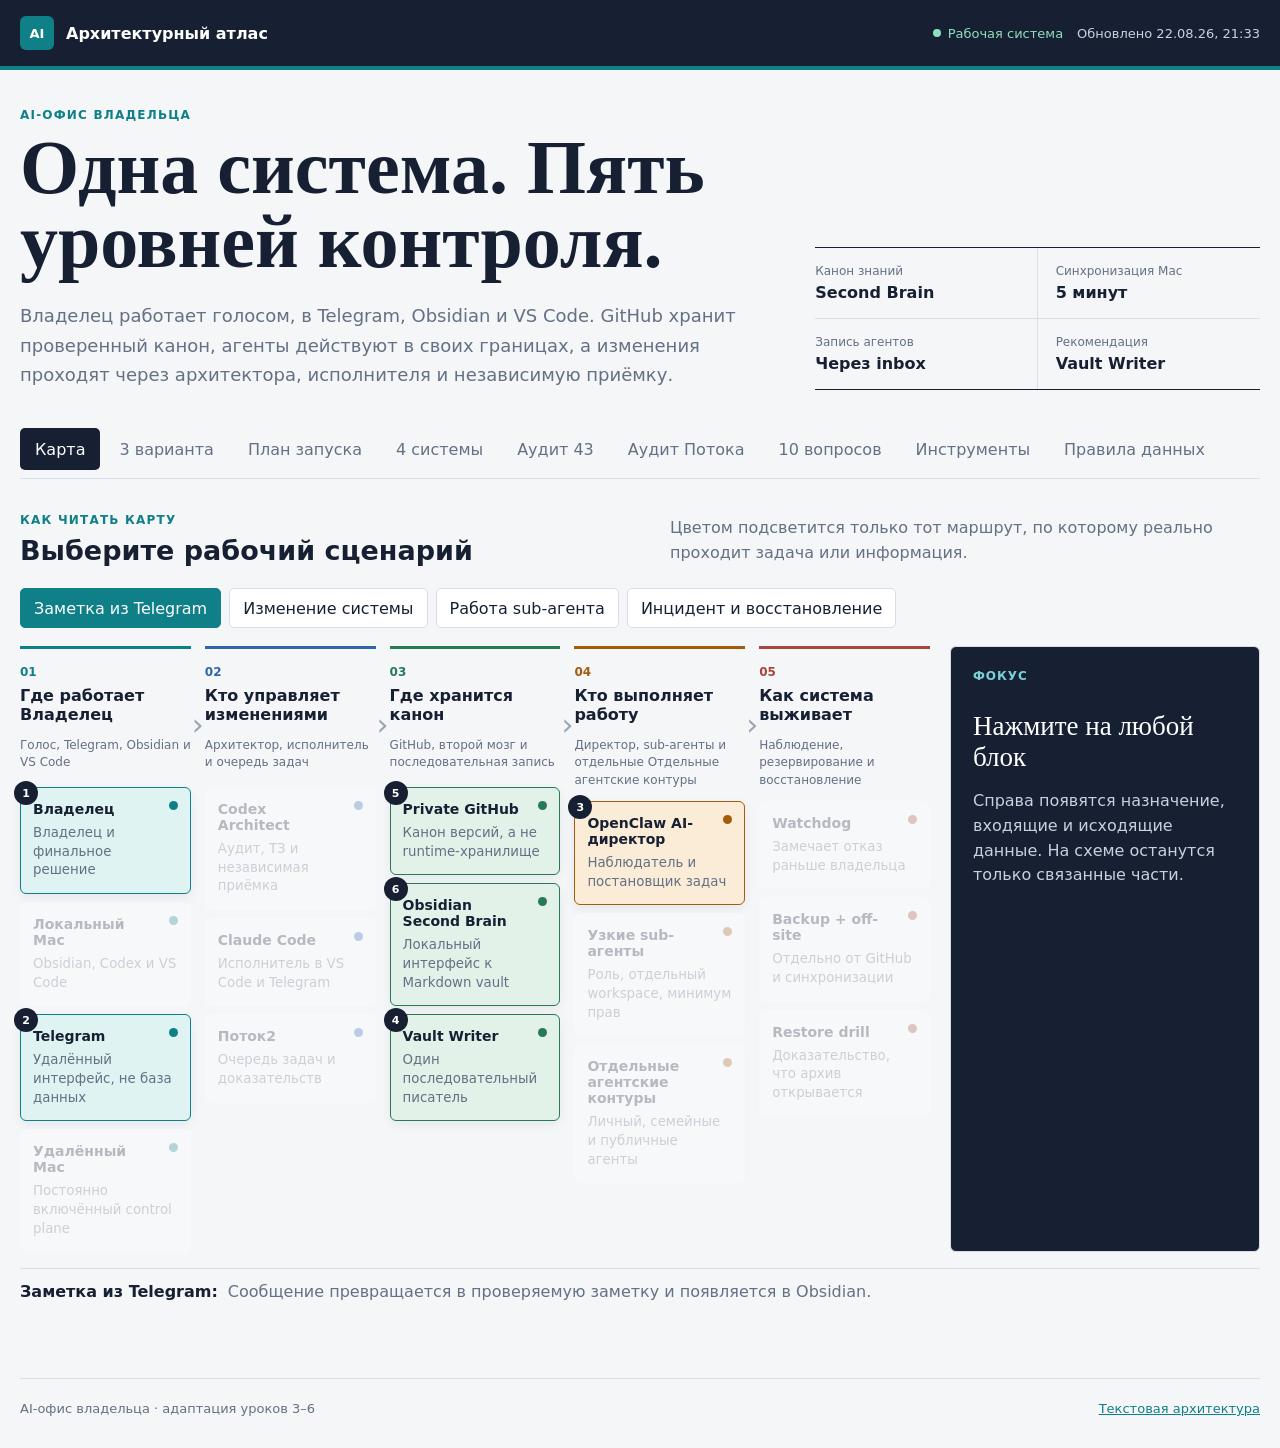
==== commit 0c5fafeb: "chore: refresh Potok audit dashboard" ====
--- a/index.html
+++ b/index.html
@@ -281,7 +281,7 @@
   </footer>
 
   <script id="architecture-data" type="application/json">{"schema_version": 3, "updated_on": "2026-07-21", "recommended_option": "controlled_writer", "groups": [{"id": "interfaces", "label": "Где работает Владелец", "number": "01", "summary": "Голос, Telegram, Obsidian и VS Code"}, {"id": "control", "label": "Кто управляет изменениями", "number": "02", "summary": "Архитектор, исполнитель и очередь задач"}, {"id": "knowledge", "label": "Где хранится канон", "number": "03", "summary": "GitHub, второй мозг и последовательная запись"}, {"id": "runtime", "label": "Кто выполняет работу", "number": "04", "summary": "Директор, sub-агенты и отдельные Отдельные агентские контуры"}, {"id": "resilience", "label": "Как система выживает", "number": "05", "summary": "Наблюдение, резервирование и восстановление"}], "nodes": [{"id": "owner", "label": "Владелец", "group": "interfaces", "kind": "human", "status": "live", "short": "Владелец и финальное решение", "details": "Формулирует задачи голосом или текстом, подтверждает значимые решения и принимает результат. Не должен вручную пересылать данные между агентами.", "writes": ["задачи", "решения", "заметки"], "reads": ["статусы", "отчёты", "архитектуру"]}, {"id": "local-mac", "label": "Локальный Mac", "group": "interfaces", "kind": "device", "status": "live", "short": "Obsidian, Codex и VS Code", "details": "Главное рабочее место. Здесь открыт канонический Obsidian vault, Codex проектирует и принимает, Claude Code в VS Code выполняет утверждённые изменения.", "writes": ["локальные заметки", "ветки Git"], "reads": ["GitHub main", "agent inbox"]}, {"id": "telegram", "label": "Telegram", "group": "interfaces", "kind": "channel", "status": "live", "short": "Удалённый интерфейс, не база данных", "details": "Через Telegram Владелец ставит задачи и получает ответы. Сообщения, которые нужно сохранить, превращаются в структурированные записи через inbox, а не остаются единственной копией в чате.", "writes": ["входящие запросы"], "reads": ["ответы", "уведомления"]}, {"id": "remote-mac", "label": "Удалённый Mac", "group": "interfaces", "kind": "device", "status": "planned", "short": "Постоянно включённый control plane", "details": "Держит runner, watchdog и отдельные worktree. Продолжает контроль, когда локальный Mac выключен, но не становится вторым неконтролируемым писателем в main.", "writes": ["ветки", "отчёты"], "reads": ["очередь", "GitHub"]}, {"id": "codex", "label": "Codex Architect", "group": "control", "kind": "architect", "status": "live", "short": "Аудит, ТЗ и независимая приёмка", "details": "Проверяет факты, проектирует решение, задаёт критерии приёмки и не принимает отчёт исполнителя на слово.", "writes": ["ТЗ", "review", "решения"], "reads": ["источники", "diff", "evidence"]}, {"id": "claude", "label": "Claude Code", "group": "control", "kind": "engineer", "status": "live", "short": "Исполнитель в VS Code и Telegram", "details": "Выполняет утверждённое ТЗ, работает в отдельной ветке, прикладывает проверки и передаёт результат на независимую приёмку.", "writes": ["код", "документы", "отчёт"], "reads": ["ТЗ", "канон", "замечания review"]}, {"id": "potok2", "label": "Поток2", "group": "control", "kind": "orchestration", "status": "planned", "short": "Очередь задач и доказательств", "details": "Фиксирует задачу, владельца, исполнителя, reviewer, stop-gates и evidence. Автоматизирует передачу между Codex и Claude без ручного копирования сообщений.", "writes": ["case state", "handoff"], "reads": ["inbox", "reports"]}, {"id": "github", "label": "Private GitHub", "group": "knowledge", "kind": "canon", "status": "live", "short": "Канон версий, а не runtime-хранилище", "details": "Хранит код, архитектуру, governance и безопасные Markdown-знания. В main попадает только проверенный результат; секреты, БД, raw health и runtime state сюда не идут.", "writes": ["commits", "reviewed main"], "reads": ["branches", "pull requests"]}, {"id": "obsidian", "label": "Obsidian Second Brain", "group": "knowledge", "kind": "knowledge", "status": "live", "short": "Локальный интерфейс к Markdown vault", "details": "Vault канонический vault second-brain является локальным Git-репозиторием. Obsidian Git делает pull и commit-and-sync каждые пять минут на основном Mac.", "writes": ["заметки владельца"], "reads": ["GitHub main", "agent inbox"]}, {"id": "vault-writer", "label": "Vault Writer", "group": "knowledge", "kind": "control", "status": "recommended", "short": "Один последовательный писатель", "details": "Принимает новые заметки от удалённых агентов, проверяет allowlist и секреты, делает pull, атомарную запись, commit и push с retry. Убирает гонку нескольких писателей.", "writes": ["agent inbox", "audit metadata"], "reads": ["очередь заметок", "актуальный main"]}, {"id": "openclaw-director", "label": "OpenClaw AI-директор", "group": "runtime", "kind": "agent", "status": "live", "short": "Наблюдатель и постановщик задач", "details": "Собирает сигналы, считает KPI, готовит брифы и делегирует узким sub-агентам. Не редактирует production-конфиги и не перезапускает gateway.", "writes": ["брифы", "agent inbox"], "reads": ["разрешённые знания", "метрики"]}, {"id": "subagents", "label": "Узкие sub-агенты", "group": "runtime", "kind": "agent", "status": "planned", "short": "Роль, отдельный workspace, минимум прав", "details": "Исполняют конкретные бизнес-функции внутри одного trust boundary. Получают только необходимые инструменты, данные и бюджет.", "writes": ["результат роли", "отчёт"], "reads": ["узкий контекст"]}, {"id": "agent-contours", "label": "Отдельные агентские контуры", "group": "runtime", "kind": "agent", "status": "live", "short": "Личный, семейные и публичные агенты", "details": "Основной, семейные и публичные агенты остаются отдельными контурами, когда различаются пользователи, секреты, медицинские данные или blast radius.", "writes": ["runtime data", "redacted report"], "reads": ["свой workspace", "свои секреты"]}, {"id": "watchdog", "label": "Watchdog", "group": "resilience", "kind": "monitor", "status": "planned", "short": "Замечает отказ раньше владельца", "details": "Следит за gateway, очередями, пропущенными ответами, drift и резервными моделями. Создаёт инцидент, но не делает рискованный ремонт без политики.", "writes": ["incident", "health status"], "reads": ["логи без секретов", "smoke endpoints"]}, {"id": "backup", "label": "Backup + off-site", "group": "resilience", "kind": "backup", "status": "partial", "short": "Отдельно от GitHub и синхронизации", "details": "Архивирует runtime state, БД и разрешённые данные в независимое хранилище. GitHub хранит код и документы, но не заменяет backup production-данных.", "writes": ["immutable archive", "manifest"], "reads": ["allowlisted runtime data"]}, {"id": "restore", "label": "Restore drill", "group": "resilience", "kind": "verification", "status": "planned", "short": "Доказательство, что архив открывается", "details": "Периодически восстанавливает архив в изолированное место, проверяет manifest и фиксирует время восстановления. Наличие файла backup без restore-drill не считается защитой.", "writes": ["акт проверки"], "reads": ["backup archive", "checksums"]}], "node_guidance": {"owner": {"decision": "Владелец определяет цель и принимает продуктовые, финансовые и рискованные решения; техническую передачу между системами выполняет инфраструктура.", "risk": "Если владелец становится ручным транспортом сообщений, система перестаёт быть автономной и теряет историю решений.", "evidence": "Решение зафиксировано в задаче, есть критерии приёмки и финальный verdict владельца.", "question_ids": ["q4", "q9"]}, "local-mac": {"decision": "Локальный Mac остаётся удобным интерфейсом для голоса, Obsidian, Codex и VS Code, но не единственной точкой жизни системы.", "risk": "Сон, отключение питания или поломка Mac не должны останавливать watchdog, runtime и удалённую работу.", "evidence": "После выключения Mac серверные агенты продолжают отвечать, а изменения доступны через GitHub.", "question_ids": ["q6"]}, "telegram": {"decision": "Telegram используется как интерфейс постановки задач и уведомлений, но не как каноническое хранилище.", "risk": "Решение или файл останется только в длинном чате и не попадёт в базу знаний.", "evidence": "Сохранённое сообщение получает task id, источник и ссылку на заметку в vault.", "question_ids": ["q8"]}, "remote-mac": {"decision": "Удалённый Mac становится постоянно включённым control plane с отдельными worktree и ограниченными правами.", "risk": "Второй Mac начнёт независимо писать в main и создаст конфликты или неконтролируемый drift.", "evidence": "Runner работает после отключения локального Mac; запись идёт через ветку, inbox или Vault Writer.", "question_ids": ["q2", "q6"]}, "codex": {"decision": "Codex проектирует, формирует ТЗ, проверяет факты и независимо принимает работу исполнителя.", "risk": "Один агент одновременно реализует и принимает собственный результат без проверки evidence.", "evidence": "Есть отдельный review с фактическими проверками файлов, diff, smoke и production.", "question_ids": ["q4", "q9"]}, "claude": {"decision": "Claude Code выполняет утверждённое ТЗ в VS Code или Telegram и передаёт отчёт на независимое review.", "risk": "Исполнитель самовольно меняет архитектуру, production или stop-gates в ходе реализации.", "evidence": "Изменения соответствуют scope, тесты приложены, итог проверен другим агентом.", "question_ids": ["q4"]}, "potok2": {"decision": "Каждая межагентная работа получает единый case: задача, роли, stop-gates, статус и evidence.", "risk": "Ручная пересылка между чатами теряет контекст, актуальную версию и ответственность.", "evidence": "По case id восстанавливается полный путь: запрос → ТЗ → исполнение → review → решение.", "question_ids": ["q4", "q9"]}, "github": {"decision": "Private GitHub является каноном версий для кода, архитектуры, governance и разрешённых Markdown-знаний.", "risk": "В Git history попадут секреты, runtime-БД или приватные данные, которые сложно полностью удалить.", "evidence": "Protected main, review, secret scan, понятный commit и отсутствие запрещённых типов данных.", "question_ids": ["q1", "q2", "q7"]}, "obsidian": {"decision": "Obsidian является человеческим интерфейсом к локальному Markdown vault, синхронизированному через Git.", "risk": "Автосинхронизацию ошибочно принять за backup или разрешить нескольким устройствам конфликтно менять один файл.", "evidence": "Vault открывается без сети, история видна в Git, конфликт и восстановление проверены отдельно.", "question_ids": ["q1", "q3", "q8"]}, "vault-writer": {"decision": "Все удалённые агенты передают новые заметки одному последовательному writer через allowlisted inbox.", "risk": "Несколько агентов одновременно делают pull/edit/push и перетирают изменения друг друга.", "evidence": "Writer пишет атомарно, фиксирует автора и источник, делает secret scan и корректно обрабатывает conflict/retry.", "question_ids": ["q2", "q8"]}, "openclaw-director": {"decision": "AI-директор наблюдает, считает KPI, готовит брифы и делегирует; production-конфиги сам не меняет.", "risk": "Директор получает одновременно чтение недоверенных данных, доступ к секретам и право опасного действия.", "evidence": "Tool policy ограничена, действия директора видны в аудите, рискованные изменения уходят инженеру.", "question_ids": ["q5", "q7"]}, "subagents": {"decision": "Sub-агент создаётся для узкой роли внутри одного trust boundary и получает минимальный набор инструментов.", "risk": "Ради каждой функции разворачивается отдельный тяжёлый агент или, наоборот, один агент получает доступ ко всему.", "evidence": "У роли есть SOUL, workspace, tool allowlist, бюджет, KPI и маршрут эскалации.", "question_ids": ["q5"]}, "agent-contours": {"decision": "Отдельный отдельный агентский контур нужен при разных пользователях, секретах, медицинских данных или радиусе отказа.", "risk": "Семейные, публичные и личные данные смешиваются в одной памяти и одном наборе прав.", "evidence": "Раздельные credentials, workspace, allowlist пользователей, backup и healthcheck каждого контура.", "question_ids": ["q5", "q7"]}, "watchdog": {"decision": "Независимый watchdog обнаруживает молчание, таймауты, drift и отказ модели раньше владельца.", "risk": "Монитор зависит от того же gateway или той же модели, которую должен контролировать.", "evidence": "Тестовый отказ создаёт один инцидент, cooldown работает, восстановление подтверждается отдельным smoke.", "question_ids": ["q6", "q9"]}, "backup": {"decision": "Runtime, БД и private data архивируются отдельно от GitHub минимум в одну независимую off-site копию.", "risk": "Есть только локальный архив на том же диске или синхронизированная копия, повторяющая удаление.", "evidence": "Архив имеет manifest, checksum, ротацию, независимое местоположение и журнал выполнения.", "question_ids": ["q3", "q7"]}, "restore": {"decision": "Backup считается рабочим только после неразрушающего восстановления в изолированную директорию.", "risk": "Архив существует, но повреждён, зашифрован потерянным ключом или не содержит критичный state.", "evidence": "Зафиксированы дата drill, checksum, восстановленные компоненты, RPO и фактическое время RTO.", "question_ids": ["q3", "q9"]}}, "routes": [{"id": "knowledge-note", "label": "Заметка из Telegram", "description": "Сообщение превращается в проверяемую заметку и появляется в Obsidian.", "path": ["owner", "telegram", "openclaw-director", "vault-writer", "github", "obsidian", "owner"]}, {"id": "code-change", "label": "Изменение системы", "description": "Codex проектирует, Claude выполняет, Codex принимает, после чего изменение попадает в канон.", "path": ["owner", "codex", "potok2", "claude", "github", "codex", "owner"]}, {"id": "agent-delegation", "label": "Работа sub-агента", "description": "Директор выдаёт узкую задачу, sub-агент возвращает результат без доступа ко всей системе.", "path": ["owner", "telegram", "openclaw-director", "subagents", "vault-writer", "github", "obsidian"]}, {"id": "incident", "label": "Инцидент и восстановление", "description": "Watchdog создаёт инцидент, ремонт проходит через контролируемый цикл и проверяется восстановлением.", "path": ["watchdog", "potok2", "codex", "claude", "backup", "restore", "owner"]}], "options": [{"id": "course-direct", "number": "A", "label": "Точно по курсу", "verdict": "Только для пилота", "summary": "Mac, Claude и OpenClaw напрямую pull/push в main.", "advantages": ["Минимум компонентов", "Уже почти настроено", "Быстрый старт"], "risks": ["Конфликты нескольких писателей", "Случайная перезапись", "Широкие write-ключи"]}, {"id": "controlled_writer", "number": "B", "label": "Контролируемый writer", "verdict": "Рекомендуется", "summary": "Obsidian синхронизирует Mac, агенты пишут через inbox и одного writer.", "advantages": ["Один порядок записи", "Понятный автор и источник", "Review для канонических файлов"], "risks": ["Нужен небольшой сервис", "Нужно определить allowlist"]}, {"id": "obsidian-sync", "number": "C", "label": "Obsidian Sync + Git", "verdict": "Позже, если нужен mobile", "summary": "Obsidian Sync связывает устройства, Git работает как история с одного устройства.", "advantages": ["Удобный mobile", "E2E encryption", "Headless-клиент"], "risks": ["Подписка", "Дополнительный слой", "Нельзя смешивать sync-механизмы без правил"]}], "rollout": [{"id": "inventory", "number": "01", "title": "Назначить канонический vault", "detail": "Зафиксировать second-brain и классифицировать остальные vault без массового переноса.", "status": "next"}, {"id": "privacy", "number": "02", "title": "Закрыть privacy-гейт", "detail": "Добавить gitignore, исключить workspace/plugin state, секреты, БД, raw health и transcripts.", "status": "planned"}, {"id": "course", "number": "03", "title": "Перенести уроки 3–6", "detail": "Сгенерировать Obsidian-заметки: источник, точный конспект, наши решения, чек-лист и ссылки.", "status": "planned"}, {"id": "inbox", "number": "04", "title": "Развести входящие агентов", "detail": "Создать agent inbox и правило: новый файл можно, изменение канона только через review.", "status": "planned"}, {"id": "writer", "number": "05", "title": "Запустить Vault Writer", "detail": "Последовательная запись, secret-scan, pull, atomic write, commit, push и retry.", "status": "planned"}, {"id": "agents", "number": "06", "title": "Подключать по одному агенту", "detail": "Сначала OpenClaw, затем Claude Telegram, потом остальные контуры после smoke.", "status": "planned"}, {"id": "recovery", "number": "07", "title": "Проверить конфликт и восстановление", "detail": "Сымитировать одновременную правку, откат заметки и восстановление независимого backup.", "status": "planned"}], "lessons": [{"number": "03", "title": "Инфраструктура OpenClaw", "theme": "Сервер, Claude Code, MCP и базовые инструменты"}, {"number": "04", "title": "GitHub и вайб-кодинг", "theme": "SSH, GitHub CLI, Pages и дизайн-скиллы"}, {"number": "05", "title": "n8n и автоматизации", "theme": "Workflow, cron, интеграции и границы агентских контуров"}, {"number": "06", "title": "Claude Code в Telegram", "theme": "AI-офис, Obsidian vault, GitHub и sub-агенты"}], "course_systems": [{"id": "automation", "number": "01", "title": "n8n и автоматизации", "subtitle": "Детерминированные процессы, интеграции и cron", "purpose": "Вынести повторяемые API-операции, расписания, retry и преобразование данных из рассуждающего агента в наблюдаемый workflow.", "course": "Урок 5 разворачивает n8n, подключает Google, Telegram и OpenClaw, показывает workflow и cron jobs.", "adaptation": "Основной агент остаётся главным собеседником и принимает смысловые решения. n8n используется как исполнитель повторяемого процесса, а не как второй AI-директор.", "result": "Каждая автоматизация имеет owner, trigger, входы, выходы, retry, idempotency, лимит стоимости, alert и ручной fallback.", "chapters": [{"label": "Архитектура n8n в системе", "lesson": "05", "section": "02"}, {"label": "Google и OpenClaw", "lesson": "05", "section": "06"}, {"label": "OpenClaw → n8n → Telegram", "lesson": "05", "section": "07"}, {"label": "Workflow и cron jobs", "lesson": "05", "section": "09"}], "checklist_ids": ["A04", "A05", "A07", "A24", "A31", "A33"]}, {"id": "subagents", "number": "02", "title": "Разворачивание sub-агентов", "subtitle": "Роли, SOUL, workspace, skills, память и handoff", "purpose": "Создавать не множество одинаковых ботов, а одного директора и узких исполнителей с минимальными правами и измеримым результатом.", "course": "Часть 3 урока 6 проходит от контракта AI-директора до SOUL, Skills, Memory System и Heartbeats.", "adaptation": "Sub-агент живёт внутри общего trust boundary. При других пользователях, секретах или медицинских данных остаётся отдельный отдельный агентский контур.", "result": "У каждого агента есть роль, workspace, tool policy, бюджет, KPI, журнал, канал эскалации и независимый reviewer.", "chapters": [{"label": "Контракт AI-директора", "lesson": "06", "anchor": "part3-chapter-01"}, {"label": "Архитектура и границы", "lesson": "06", "anchor": "part3-chapter-02"}, {"label": "SOUL директора и sub-агента", "lesson": "06", "anchor": "part3-chapter-03"}, {"label": "Skills, память и Heartbeats", "lesson": "06", "anchor": "part3-chapter-04"}], "checklist_ids": ["A01", "A03", "A08", "A09", "A10", "A11"]}, {"id": "second-brain", "number": "03", "title": "Второй мозг", "subtitle": "Obsidian, GitHub, память и контролируемая запись", "purpose": "Дать владельцу и агентам общую проверяемую память в Markdown, которая доступна локально, имеет историю и не зависит от одного чата.", "course": "Часть 2 урока 6 связывает Obsidian vault, GitHub, Claude Code и OpenClaw; Memory System дополняет локальную память общим vault.", "adaptation": "На основном Mac работает Obsidian Git. Удалённые агенты не конкурируют за main, а пишут через inbox и одного Vault Writer.", "result": "У каждого знания есть источник, владелец, уровень доступа, дата свежести и commit; sync отделён от backup.", "chapters": [{"label": "Obsidian vault + GitHub", "lesson": "06", "anchor": "part2-chapter-01"}, {"label": "Claude и OpenClaw в одном vault", "lesson": "06", "anchor": "part2-chapter-02"}, {"label": "GitHub backup workspace", "lesson": "06", "anchor": "part3-bridge-github"}, {"label": "Двухуровневая Memory System", "lesson": "06", "anchor": "part3-chapter-05"}], "checklist_ids": ["A12", "A13", "A14", "A15", "A16", "A19"]}, {"id": "security", "number": "04", "title": "Безопасность и восстановление", "subtitle": "Identity, least privilege, мониторинг, backup и платежи", "purpose": "Ограничить blast radius каждого агента и сделать отказ, компрометацию или неоплаченную подписку обнаруживаемыми до остановки бизнеса.", "course": "Часть 4 урока 6 покрывает аудит, hardening сервера и защиту агента от prompt injection, опасных tools и memory poisoning.", "adaptation": "Security-аудит отделён от исправлений. Любая production-правка начинается с backup и заканчивается smoke; платежи контролируются как операционный риск.", "result": "Есть allowlist, secret store, deny-by-default, watchdog, off-site backup, restore-drill, реестр оплат и напоминания 14/7/3/1 день.", "chapters": [{"label": "Аудит глазами атакующего", "lesson": "06", "anchor": "part4-chapter-01"}, {"label": "Hardening сервера", "lesson": "06", "anchor": "part4-chapter-02"}, {"label": "Безопасность агента", "lesson": "06", "anchor": "part4-chapter-03"}, {"label": "MCP security practices", "external_href": "https://modelcontextprotocol.io/docs/tutorials/security/security_best_practices"}], "checklist_ids": ["A20", "A21", "A22", "A23", "A28", "A29", "A34", "A35"]}], "audit_projects": [{"id": "agent-main", "label": "Основной агент"}, {"id": "openclaw-director", "label": "OpenClaw AI-директор"}, {"id": "family-bot-a", "label": "Family Bot A"}, {"id": "family-bot-b", "label": "Family Bot B"}, {"id": "family-bot-c", "label": "Family Bot C"}, {"id": "ai-directorate", "label": "AI-директорат"}, {"id": "new-project", "label": "Новый проект"}], "audit_categories": [{"id": "governance", "number": "01", "label": "Каркас и управление"}, {"id": "models", "number": "02", "label": "Модели и провайдеры"}, {"id": "agents", "number": "03", "label": "Агенты и sub-агенты"}, {"id": "knowledge", "number": "04", "label": "Второй мозг"}, {"id": "git", "number": "05", "label": "GitHub и синхронизация"}, {"id": "security", "number": "06", "label": "Безопасность"}, {"id": "monitoring", "number": "07", "label": "Мониторинг и удалённый ремонт"}, {"id": "backup", "number": "08", "label": "Backup и восстановление"}, {"id": "cadence", "number": "09", "label": "Cron и развитие"}, {"id": "billing", "number": "10", "label": "Платежи и лимиты"}], "audit_items": [{"id": "A01", "layer": "base", "category": "governance", "title": "Назначены владелец и цель", "question": "Понятно, кто принимает финальное решение и какую бизнес-задачу решает агент?", "expected_evidence": "Owner, scope и KPI зафиксированы в README/TЗ.", "cadence": "при создании", "verifiability": "human"}, {"id": "A02", "layer": "base", "category": "governance", "title": "Карта источников истины", "question": "Для кода, знаний, runtime, секретов и задач определён ровно один канон?", "expected_evidence": "Design ownership map: спроектированная карта канонов без двух равноправных writers. Уровень проектирования; не использовать evidence A14/A19.", "cadence": "ежеквартально", "verifiability": "human"}, {"id": "A03", "layer": "base", "category": "governance", "title": "Роли и stop-gates", "question": "Разделены архитектор, исполнитель, reviewer и действия, требующие владельца?", "expected_evidence": "Role contract и список production/auth/destructive gates.", "cadence": "при изменении ролей", "verifiability": "human"}, {"id": "A04", "layer": "base", "category": "models", "title": "Primary и fallback модели", "question": "Зафиксированы фактические model id, provider и порядок fallback?", "expected_evidence": "Config snapshot без секретов + live model footer/probe.", "cadence": "еженедельно", "verifiability": "machine"}, {"id": "A05", "layer": "base", "category": "models", "title": "Провайдеры проходят smoke", "question": "OpenAI/Codex/OpenRouter отвечают, а expired token и billing error обнаруживаются?", "expected_evidence": "Provider availability: tool-free probes каждого провайдера с latency и кодом ошибки. Не использовать тот же артефакт, что в A07.", "cadence": "ежедневно", "verifiability": "machine"}, {"id": "A06", "layer": "base", "category": "models", "title": "Бюджет и лимиты модели", "question": "Есть месячный бюджет, threshold, rate limit и запрет бесконечных retries?", "expected_evidence": "Budget policy и alert thresholds без API-ключей.", "cadence": "еженедельно", "verifiability": "hybrid"}, {"id": "A07", "layer": "base", "category": "models", "title": "Timeout и fallback проверены", "question": "Зависшая модель не блокирует ответ на 10 минут и безопасно переключается?", "expected_evidence": "Real failover drill: журнал учения с timeout, retry cap и фактическим переключением на fallback. Отдельный артефакт от probe A05.", "cadence": "ежемесячно", "verifiability": "hybrid"}, {"id": "A08", "layer": "base", "category": "agents", "title": "SOUL и роль актуальны", "question": "Агент знает аудиторию, тон, обязанности, запреты и эскалацию?", "expected_evidence": "SOUL/IDENTITY review + тестовые сценарии.", "cadence": "ежемесячно", "verifiability": "human"}, {"id": "A09", "layer": "base", "category": "agents", "title": "Workspace изолирован", "question": "У агента отдельные workspace, memory, sessions и credentials?", "expected_evidence": "Config paths и permission check без содержимого секретов.", "cadence": "при deploy", "verifiability": "machine"}, {"id": "A10", "layer": "base", "category": "agents", "title": "Минимальный toolset", "question": "Включены только нужные skills/MCP/tools, опасные действия deny-by-default?", "expected_evidence": "Tool inventory и negative tests.", "cadence": "ежемесячно", "verifiability": "hybrid"}, {"id": "A11", "layer": "base", "category": "agents", "title": "Handoff sub-агентов", "question": "Делегирование передаёт узкий контекст, результат, cost и статус обратно директору?", "expected_evidence": "Тестовый case со сквозным task id.", "cadence": "при новой роли", "verifiability": "hybrid"}, {"id": "A12", "layer": "base", "category": "knowledge", "title": "Назначен канонический vault", "question": "Понятно, где находится второй мозг и кто его открывает локально?", "expected_evidence": "Vault path, remote и owner зафиксированы приватно.", "cadence": "при миграции", "verifiability": "human"}, {"id": "A13", "layer": "base", "category": "knowledge", "title": "Разделена память", "question": "MEMORY, daily notes, знания и runtime state не смешаны в одном файле?", "expected_evidence": "Memory map и retention policy.", "cadence": "ежемесячно", "verifiability": "hybrid"}, {"id": "A14", "layer": "base", "category": "knowledge", "title": "Inbox и один writer", "question": "Удалённые агенты создают заметки через inbox, а не конкурируют за main?", "expected_evidence": "Runtime single-writer enforcement: writer log с author/source/task id, рабочий inbox и отсутствие прямых записей в main. Уровень runtime; не использовать evidence A02/A19.", "cadence": "еженедельно", "verifiability": "hybrid"}, {"id": "A15", "layer": "base", "category": "knowledge", "title": "Классификация и свежесть", "question": "У заметок есть источник, privacy class, дата и правило обновления?", "expected_evidence": "Frontmatter sample и stale-content report.", "cadence": "еженедельно", "verifiability": "machine"}, {"id": "A16", "layer": "base", "category": "git", "title": "Private GitHub подключён", "question": "Локальный канон имеет корректный private remote и понятную ветку main?", "expected_evidence": "git remote/status без credential URL.", "cadence": "при создании", "verifiability": "machine"}, {"id": "A17", "layer": "base", "category": "git", "title": "Gitignore и secret scan", "question": "Env, keys, DB, sessions, logs и private health исключены до первого push?", "expected_evidence": "Pre-push secret hygiene: gitignore tests и secret scan с нулём findings до push. Контур «до Git»; runtime-изоляция — A21.", "cadence": "каждый commit", "verifiability": "machine"}, {"id": "A18", "layer": "base", "category": "git", "title": "Review защищает main", "question": "Изменение канона проходит diff и независимую приёмку?", "expected_evidence": "Branch/PR/review или эквивалентный review report.", "cadence": "каждое изменение", "verifiability": "human"}, {"id": "A19", "layer": "base", "category": "git", "title": "Синхронизация переживает конфликт", "question": "Pull-before-push, retries и конфликт двух писателей протестированы без перезаписи?", "expected_evidence": "Conflict drill: протокол теста одновременной записи двух писателей с восстановленной историей. Уровень учений; не использовать evidence A02/A14.", "cadence": "ежеквартально", "verifiability": "hybrid"}, {"id": "A20", "layer": "base", "category": "security", "title": "Identity и allowlist", "question": "Писать агенту и нажимать callbacks могут только разрешённые пользователи?", "expected_evidence": "Positive/negative auth smoke.", "cadence": "ежемесячно", "verifiability": "hybrid"}, {"id": "A21", "layer": "base", "category": "security", "title": "Секреты вне документов", "question": "Токены живут в env/secret store, имеют rotation owner и не выводятся в логи?", "expected_evidence": "Runtime/log secret isolation: секреты в env/secret store, redacted config audit и отсутствие секретов в логах. Контур «в runtime»; pre-push гигиена — A17.", "cadence": "ежемесячно", "verifiability": "hybrid"}, {"id": "A22", "layer": "base", "category": "security", "title": "Prompt injection containment", "question": "Недоверенный web/файл не может одновременно читать секреты и выполнять опасное действие?", "expected_evidence": "Tool policy, sandbox и red-team scenarios.", "cadence": "ежемесячно", "verifiability": "human"}, {"id": "A23", "layer": "base", "category": "security", "title": "Least privilege runtime", "question": "Сервис не работает под избыточным root и права файлов соответствуют процессу?", "expected_evidence": "Process uid, ownership и allowed operations.", "cadence": "при deploy", "verifiability": "machine"}, {"id": "A24", "layer": "base", "category": "monitoring", "title": "Healthcheck и latency", "question": "Проверяются gateway, модель, очередь, диск и время ответа?", "expected_evidence": "Status snapshot и thresholds.", "cadence": "каждые 5 минут", "verifiability": "machine"}, {"id": "A25", "layer": "base", "category": "monitoring", "title": "Watchdog пропущенных ответов", "question": "Молчание или delivery error обнаруживается без участия того же агента?", "expected_evidence": "Incident detected: synthetic failure создаёт ровно один инцидент с cooldown. Только обнаружение; доставка — A26.", "cadence": "постоянно", "verifiability": "hybrid"}, {"id": "A26", "layer": "base", "category": "monitoring", "title": "Инцидент приходит владельцу", "question": "Alert содержит контур, симптом, время, авто-действие и безопасную команду проверки?", "expected_evidence": "Alert delivered and readable: тестовый owner-DM доставлен и содержит контур, симптом, время и безопасную команду проверки. Только доставка; обнаружение — A25.", "cadence": "ежемесячный drill", "verifiability": "hybrid"}, {"id": "A27", "layer": "base", "category": "monitoring", "title": "Удалённый архитектор может восстановить", "question": "При выключенном локальном Mac есть доступ, runbook и узкие права для диагностики/ремонта?", "expected_evidence": "Recovery drill с телефона/удалённого Mac и отчёт.", "cadence": "до отпуска и ежемесячно", "verifiability": "hybrid"}, {"id": "A28", "layer": "base", "category": "backup", "title": "Ежедневный off-site backup", "question": "Код, runtime, DB и private data покрыты разными allowlisted архивами?", "expected_evidence": "Последний archive, manifest, checksum и второе местоположение.", "cadence": "ежедневно", "verifiability": "machine"}, {"id": "A29", "layer": "base", "category": "backup", "title": "Restore-drill доказан", "question": "Архив реально восстановлен в изолированное место и критичные файлы открываются?", "expected_evidence": "Дата drill, RPO, RTO и результат проверки.", "cadence": "ежемесячно", "verifiability": "hybrid"}, {"id": "A30", "layer": "base", "category": "backup", "title": "Backup сам мониторится", "question": "Ошибка cron, нехватка диска или потерянный encryption key создают alert?", "expected_evidence": "Failed-job simulation, retention и key escrow check.", "cadence": "еженедельно", "verifiability": "machine"}, {"id": "A31", "layer": "base", "category": "cadence", "title": "Ежедневный операционный обзор", "question": "Сводятся failures, missed replies, overdue tasks, модель, backup и критичные балансы?", "expected_evidence": "Один короткий daily brief владельцу.", "cadence": "ежедневно", "verifiability": "hybrid"}, {"id": "A32", "layer": "base", "category": "cadence", "title": "Еженедельное ретро агента", "question": "Проверяются KPI, ошибки, drift, skills, расходы и одно улучшение?", "expected_evidence": "Weekly report с action owner и сроком.", "cadence": "еженедельно", "verifiability": "hybrid"}, {"id": "A33", "layer": "base", "category": "cadence", "title": "Cron не дублируется и не устаревает", "question": "У каждого job есть owner, timezone, destination, cooldown и дата пересмотра?", "expected_evidence": "Cron registry + duplicate/stale audit.", "cadence": "еженедельно", "verifiability": "machine"}, {"id": "A34", "layer": "base", "category": "billing", "title": "Реестр подписок и серверов", "question": "Для модели, VPS, домена и SaaS записаны сумма, валюта, дата, способ оплаты и владелец?", "expected_evidence": "Приватный billing register без реквизитов на публичной странице.", "cadence": "ежемесячно", "verifiability": "hybrid"}, {"id": "A35", "layer": "base", "category": "billing", "title": "Баланс и продление предупреждаются", "question": "Есть alerts за 14/7/3/1 день и при снижении баланса ниже порога?", "expected_evidence": "Тестовое напоминание и маршрут эскалации при неоплате.", "cadence": "ежедневная проверка", "verifiability": "hybrid"}, {"id": "A36", "layer": "advanced", "category": "git", "title": "Deploy соответствует runtime", "question": "Код и конфиг, которые сейчас исполняются, совпадают с проверенным git-каноном?", "expected_evidence": "Сравнение commit/checksum деплоя с каноном: hash исполняемого релиза равен hash канона; список отклонений пуст или объяснён.", "cadence": "еженедельно", "verifiability": "machine"}, {"id": "A37", "layer": "advanced", "category": "governance", "title": "Права на публикуемый контент", "question": "Всё, что уходит в public, принадлежит нам или имеет явное разрешение на публикацию?", "expected_evidence": "Реестр публикуемых материалов с источником и правовым статусом; в public-сборке нет чужих материалов без разрешения.", "cadence": "перед каждой публикацией", "verifiability": "human"}, {"id": "A38", "layer": "advanced", "category": "git", "title": "Версионированный релиз и откат", "question": "Каждый релиз версионирован, а откат на предыдущую версию реально проверен?", "expected_evidence": "Release manifest/tag и журнал протестированного rollback с датой и результатом.", "cadence": "каждый релиз", "verifiability": "hybrid"}, {"id": "A39", "layer": "advanced", "category": "security", "title": "Происхождение и версии зависимостей", "question": "Для каждого MCP/skill/пакета известны источник, зафиксированная версия и ответственный за обновление?", "expected_evidence": "Реестр зависимостей: источник, pinned версия, owner обновления; lockfile или его эквивалент.", "cadence": "ежемесячно", "verifiability": "hybrid"}, {"id": "A40", "layer": "advanced", "category": "governance", "title": "Процедура вывода агента", "question": "Есть процедура decommission: отзыв токенов, снятие cron, судьба данных и workspace?", "expected_evidence": "Документированная процедура decommission, применимая к текущему набору токенов, cron и данных агента.", "cadence": "ежеквартально", "verifiability": "human"}, {"id": "A41", "layer": "advanced", "category": "knowledge", "title": "Retention и удаление данных", "question": "Для health-данных, transcripts и переписок определены срок хранения и процедура удаления?", "expected_evidence": "Retention policy с классами данных и сроками; подтверждение фактического удаления просроченного.", "cadence": "ежеквартально", "verifiability": "hybrid"}, {"id": "A42", "layer": "advanced", "category": "monitoring", "title": "Журнал действий агента", "question": "Действия агента восстановимы постфактум: кто, что, когда и по чьей задаче?", "expected_evidence": "Action/audit log с автором, task id и временем; выборочная реконструкция одного дня.", "cadence": "ежемесячно", "verifiability": "hybrid"}, {"id": "A43", "layer": "advanced", "category": "billing", "title": "Стоимость агента и задачи", "question": "Известна фактическая стоимость конкретного агента и типовой задачи?", "expected_evidence": "Cost report по агенту за период, стоимость типовой задачи и порог алерта при превышении.", "cadence": "ежемесячно", "verifiability": "hybrid"}], "questions": [{"id": "q1", "number": "01", "question": "Где находится единственный источник истины?", "answer": "Для версий кода и разрешённых знаний — private GitHub. Obsidian показывает локальную копию Markdown, а runtime-сервер хранит живое состояние, которое не считается каноном кода.", "fact": "Один объект не должен иметь два равноправных канона. У каждого класса данных заранее назначается владелец и место хранения.", "related_nodes": ["github", "obsidian"], "sources": [{"label": "GitHub: protected branches", "href": "https://docs.github.com/en/repositories/configuring-branches-and-merges-in-your-repository/managing-protected-branches/about-protected-branches"}, {"label": "Obsidian: vault — локальная папка", "href": "https://help.obsidian.md/vault"}]}, {"id": "q2", "number": "02", "question": "Кто имеет право менять канон и как исключить конфликты?", "answer": "Владелец пишет через Obsidian на основном Mac. Удалённые агенты создают материалы в своём inbox или ветке, а один Vault Writer последовательно переносит проверенное в канон.", "fact": "Пятиминутный pull/push не предотвращает гонки двух писателей. Нужны single-writer, branch/review и явная обработка conflict.", "related_nodes": ["remote-mac", "github", "vault-writer"], "sources": [{"label": "Obsidian Git: automatic sync", "href": "https://publish.obsidian.md/git-doc/Features"}, {"label": "GitHub: pull request reviews", "href": "https://docs.github.com/en/pull-requests/collaborating-with-pull-requests/reviewing-changes-in-pull-requests/about-pull-request-reviews"}]}, {"id": "q3", "number": "03", "question": "Почему синхронизация каждые пять минут не является backup?", "answer": "Sync быстро распространяет и полезные изменения, и ошибочное удаление. Backup должен быть независимым, версионированным и регулярно проверяться восстановлением.", "fact": "Наличие архива не доказывает восстановимость: нужен restore-drill с checksum, RPO и RTO.", "related_nodes": ["obsidian", "backup", "restore"], "sources": [{"label": "Obsidian: backup your files", "href": "https://help.obsidian.md/backup"}]}, {"id": "q4", "number": "04", "question": "Как разделены роли владельца, Codex и Claude Code?", "answer": "Владелец принимает значимые решения. Codex проводит аудит, пишет ТЗ и принимает. Claude Code реализует утверждённый scope и прикладывает evidence.", "fact": "Исполнитель не считается независимым reviewer собственной работы. Финальный verdict опирается на повторную фактическую проверку.", "related_nodes": ["owner", "codex", "claude", "potok2"], "sources": []}, {"id": "q5", "number": "05", "question": "Когда нужен sub-агент, а когда отдельный отдельный агентский контур?", "answer": "Sub-агент подходит для узкой роли внутри одного владельца данных и trust boundary. Отдельный контур нужен при других пользователях, секретах, приватных данных или независимом радиусе отказа.", "fact": "Граница безопасности важнее организационного названия роли: разные секреты и аудитории нельзя объединять только ради экономии серверов.", "related_nodes": ["openclaw-director", "subagents", "agent-contours"], "sources": [{"label": "OpenClaw: skills", "href": "https://docs.openclaw.ai/tools/skills"}, {"label": "MCP: security best practices", "href": "https://modelcontextprotocol.io/docs/tutorials/security/security_best_practices"}]}, {"id": "q6", "number": "06", "question": "Что продолжает работать, если локальный Mac выключен?", "answer": "Runtime агентов, watchdog и очередь должны жить на постоянно доступных узлах. Удалённый Mac даёт инженерный control plane, а GitHub — доступ к проверенному канону.", "fact": "Локальный Mac остаётся удобным интерфейсом, но не должен быть единственной точкой мониторинга, ремонта или хранения.", "related_nodes": ["local-mac", "remote-mac", "watchdog"], "sources": []}, {"id": "q7", "number": "07", "question": "Какие данные никогда не попадают в GitHub и обычный Obsidian vault?", "answer": "Токены, cookies, auth profiles, БД, sessions, runtime logs, raw health, медицинские документы и полные приватные переписки.", "fact": "Удаление секрета из последнего коммита недостаточно: он может остаться в истории и клонах, поэтому действует prevent-first secret scan.", "related_nodes": ["github", "openclaw-director", "agent-contours", "backup"], "sources": [{"label": "GitHub: removing sensitive data", "href": "https://docs.github.com/en/authentication/keeping-your-account-and-data-secure/removing-sensitive-data-from-a-repository"}]}, {"id": "q8", "number": "08", "question": "Как сообщение из Telegram превращается в заметку Obsidian?", "answer": "Агент классифицирует запрос, создаёт структурированную запись в allowlisted inbox, Vault Writer проверяет её и коммитит, после чего Obsidian Git подтягивает main.", "fact": "Telegram остаётся входным каналом. Каноническая запись получает автора, источник, время, task id и commit id.", "related_nodes": ["telegram", "vault-writer", "obsidian"], "sources": [{"label": "Obsidian Git documentation", "href": "https://publish.obsidian.md/git-doc/"}]}, {"id": "q9", "number": "09", "question": "Как доказать, что система действительно работает?", "answer": "Не по сообщению агента, а по evidence: diff, автоматические тесты, smoke, production-проверка, метрики watchdog и отдельный restore-drill.", "fact": "Каждый критичный контур должен иметь наблюдаемый success signal и проверяемый failure scenario.", "related_nodes": ["codex", "potok2", "watchdog", "restore"], "sources": [{"label": "Playwright", "href": "https://github.com/microsoft/playwright"}]}, {"id": "q10", "number": "10", "question": "Как превращать новый урок в рабочую систему, а не в склад текста?", "answer": "Сохранять неизменный HTML и checksum, создавать точный Markdown, отдельно вести аудит и решение, затем обновлять чек-лист, модель архитектуры и evidence.", "fact": "Авторский материал, наша критика и фактическое состояние системы — три разных слоя; смешивание делает знания недостоверными.", "related_nodes": ["codex", "github", "obsidian"], "sources": []}], "toolkit": [{"id": "frontend-design", "type": "Skill", "name": "frontend-design", "status": "installed", "verdict": "Использовать постоянно для сайта", "value": "Заставляет выбрать осознанное визуальное направление и доводить интерфейс до production-качества вместо типового AI-шаблона.", "use_when": "Новая страница, крупная переработка композиции, типографики, цвета и интеракций.", "risk": "Не заменяет UX-логику, факты и проверку адаптивности.", "href": "https://github.com/anthropics/skills/blob/main/skills/frontend-design/SKILL.md"}, {"id": "course-to-system", "type": "Project skill", "name": "course-to-system", "status": "installed", "verdict": "Канон работы с курсом", "value": "Разделяет оригинал урока, точный Markdown, аудит, наше решение, чек-лист и evidence.", "use_when": "Каждый новый урок, обновление курса или архитектурное решение на его основе.", "risk": "Без валидатора можно создать красивый, но неполный конспект.", "href": "docs/execution-policy.md"}, {"id": "context7", "type": "MCP", "name": "Context7", "status": "active", "verdict": "Оставить активным", "value": "Подтягивает актуальную версионную документацию библиотек и снижает риск выдуманных API.", "use_when": "Реализация на конкретном framework, библиотеке или API; не для продуктовой архитектуры.", "risk": "Документы в индексе добавляет сообщество; важные решения всё равно сверяются с первичным источником.", "href": "https://github.com/upstash/context7"}, {"id": "playwright", "type": "QA", "name": "Playwright", "status": "active", "verdict": "Использовать как обязательный acceptance", "value": "Проверяет реальную страницу в браузере: маршруты, клики, desktop/mobile, console errors и переполнение.", "use_when": "После каждой значимой правки интерфейса и перед публикацией.", "risk": "MCP не является security boundary; для нашего сайта достаточно локального CLI с ограниченными origin.", "href": "https://github.com/microsoft/playwright-mcp"}, {"id": "figma-mcp", "type": "MCP", "name": "Figma MCP", "status": "optional", "verdict": "Подключать после появления Figma-файла", "value": "Передаёт агенту структуру Figma/ FigJam и помогает держать код согласованным с макетом и компонентами.", "use_when": "Когда архитектуру будем совместно править в Figma или FigJam, а не только в HTML.", "risk": "Нужен отдельный внешний контур и контроль того, какие внутренние схемы отправляются в Figma.", "href": "https://help.figma.com/hc/en-us/articles/35281385065751-Figma-MCP-collection-Compare-Figma-s-remote-and-desktop-MCP-servers"}, {"id": "mermaid-mcp", "type": "MCP", "name": "Mermaid Chart MCP", "status": "optional", "verdict": "Только для публичных документационных схем", "value": "Валидирует Mermaid и создаёт PNG/SVG и редактируемые ссылки для презентаций.", "use_when": "Нужна переносимая sequence/C4/flowchart-схема в документации или презентации.", "risk": "Текст схемы уходит внешнему сервису; внутренние узлы и секретные детали туда не отправляем.", "href": "https://mermaid.ai/docs/ai/mcp-server"}, {"id": "github-mcp", "type": "MCP", "name": "GitHub MCP", "status": "not-needed", "verdict": "Пока не устанавливать", "value": "Удобен для issues, pull requests, code search и Actions прямо из агента.", "use_when": "Когда ручные gh-команды станут узким местом и будет определён минимальный toolset.", "risk": "Широкий GitHub toolset увеличивает blast radius; сейчас gh CLI уже закрывает задачу.", "href": "https://docs.github.com/en/copilot/how-tos/provide-context/use-mcp-in-your-ide/configure-toolsets"}], "design_prompts": [{"title": "Детализировать один узел", "text": "Разбери узел архитектуры как инженерный контракт: цель, владелец, входы, выходы, источник истины, разрешённые действия, stop-gates, главный риск, failure scenario, метрики и evidence. Не добавляй факты без источника."}, {"title": "Критика всей архитектуры", "text": "Проведи adversarial review архитектуры. Найди single points of failure, несколько равноправных writers, чрезмерные права, незащищённые секреты, циклы синхронизации, неподтверждённые backup и места, где владелец остаётся ручным транспортом."}, {"title": "Перерисовать визуал", "text": "Используй frontend-design. Сохрани фактическую модель данных, но предложи более ясную композицию для владельца бизнеса: сценарии вместо клубка линий, progressive disclosure, явные статусы, риски и доказательства. Проверь mobile и accessibility."}, {"title": "Приёмка страницы", "text": "Не доверяй отчёту. Открой production через Playwright, проверь desktop/mobile, все вкладки, интерактивные узлы, ссылки, отсутствие horizontal overflow и console errors. Сверь публичный текст с JSON-моделью и проверь отсутствие локальных путей и секретов."}]}</script>
-  <script id="potok-audit-data" type="application/json">{"audits": [{"completed_at": "2026-08-22T09:23:39Z", "contour": "agents", "focus": "general", "id": "AUD-001", "model_seconds": 603.3, "origin": null, "outcome": "NEEDS_FIX", "parallel": true, "reviewers": [{"duration_seconds": 350.1, "error_class": null, "model": "Claude", "model_version": "opus", "reviewer": "claude", "value_reason": "Нашёл причину остановить приёмку", "value_score": 9, "verdict": "NEEDS_FIX"}, {"duration_seconds": 253.2, "error_class": null, "model": "Kimi", "model_version": "kimi-code/k3", "reviewer": "kimi", "value_reason": "Нашёл причину остановить приёмку", "value_score": 9, "verdict": "NEEDS_FIX"}], "value_reason": "Нашёл причину остановить приёмку", "value_score": 9, "wall_seconds": 350.1}, {"completed_at": "2026-08-21T08:06:20Z", "contour": "other", "focus": "general", "id": "AUD-002", "model_seconds": 474.3, "origin": null, "outcome": "NEEDS_FIX", "parallel": true, "reviewers": [{"duration_seconds": 304.9, "error_class": null, "model": "Claude", "model_version": "opus", "reviewer": "claude", "value_reason": "Нашёл причину остановить приёмку", "value_score": 9, "verdict": "NEEDS_FIX"}, {"duration_seconds": 169.4, "error_class": null, "model": "Kimi", "model_version": "kimi-code/k3", "reviewer": "kimi", "value_reason": "Подтвердил результат и сохранил замечания", "value_score": 7, "verdict": "PASS_WITH_NOTES"}], "value_reason": "Нашёл причину остановить приёмку", "value_score": 9, "wall_seconds": 304.9}, {"completed_at": "2026-08-20T04:21:30Z", "contour": "agents", "focus": "general", "id": "AUD-003", "model_seconds": 472.2, "origin": null, "outcome": "PASS_WITH_NOTES", "parallel": true, "reviewers": [{"duration_seconds": 289.5, "error_class": null, "model": "Claude", "model_version": "opus", "reviewer": "claude", "value_reason": "Подтвердил результат и сохранил замечания", "value_score": 7, "verdict": "PASS_WITH_NOTES"}, {"duration_seconds": 182.7, "error_class": null, "model": "Kimi", "model_version": "kimi-code/k3", "reviewer": "kimi", "value_reason": "Подтвердил результат и сохранил замечания", "value_score": 7, "verdict": "PASS_WITH_NOTES"}], "value_reason": "Подтвердил результат и сохранил замечания", "value_score": 7, "wall_seconds": 289.5}, {"completed_at": "2026-08-20T04:02:01Z", "contour": "potok", "focus": "general", "id": "AUD-004", "model_seconds": 340.7, "origin": null, "outcome": "NEEDS_FIX", "parallel": true, "reviewers": [{"duration_seconds": 203.5, "error_class": null, "model": "Claude", "model_version": "opus", "reviewer": "claude", "value_reason": "Нашёл причину остановить приёмку", "value_score": 9, "verdict": "NEEDS_FIX"}, {"duration_seconds": 137.2, "error_class": null, "model": "Kimi", "model_version": "kimi-code/k3", "reviewer": "kimi", "value_reason": "Нашёл причину остановить приёмку", "value_score": 9, "verdict": "NEEDS_FIX"}], "value_reason": "Нашёл причину остановить приёмку", "value_score": 9, "wall_seconds": 203.5}, {"completed_at": "2026-08-20T04:00:05Z", "contour": "agents", "focus": "general", "id": "AUD-005", "model_seconds": 629.5, "origin": null, "outcome": "NEEDS_FIX", "parallel": true, "reviewers": [{"duration_seconds": 410.5, "error_class": null, "model": "Claude", "model_version": "opus", "reviewer": "claude", "value_reason": "Нашёл причину остановить приёмку", "value_score": 9, "verdict": "NEEDS_FIX"}, {"duration_seconds": 219.0, "error_class": null, "model": "Kimi", "model_version": "kimi-code/k3", "reviewer": "kimi", "value_reason": "Подтвердил результат и сохранил замечания", "value_score": 7, "verdict": "PASS_WITH_NOTES"}], "value_reason": "Нашёл причину остановить приёмку", "value_score": 9, "wall_seconds": 410.5}, {"completed_at": "2026-08-20T03:51:36Z", "contour": "agents", "focus": "general", "id": "AUD-006", "model_seconds": 454.2, "origin": null, "outcome": "NEEDS_FIX", "parallel": true, "reviewers": [{"duration_seconds": 235.2, "error_class": null, "model": "Claude", "model_version": "opus", "reviewer": "claude", "value_reason": "Нашёл причину остановить приёмку", "value_score": 9, "verdict": "NEEDS_FIX"}, {"duration_seconds": 219.0, "error_class": null, "model": "Kimi", "model_version": "kimi-code/k3", "reviewer": "kimi", "value_reason": "Нашёл причину остановить приёмку", "value_score": 9, "verdict": "NEEDS_FIX"}], "value_reason": "Нашёл причину остановить приёмку", "value_score": 9, "wall_seconds": 235.2}, {"completed_at": "2026-08-20T03:35:06Z", "contour": "agents", "focus": "general", "id": "AUD-007", "model_seconds": 625.6, "origin": null, "outcome": "NEEDS_FIX", "parallel": true, "reviewers": [{"duration_seconds": 400.8, "error_class": null, "model": "Claude", "model_version": "opus", "reviewer": "claude", "value_reason": "Нашёл причину остановить приёмку", "value_score": 9, "verdict": "NEEDS_FIX"}, {"duration_seconds": 224.8, "error_class": null, "model": "Kimi", "model_version": "kimi-code/k3", "reviewer": "kimi", "value_reason": "Независимо подтвердил результат", "value_score": 5, "verdict": "PASS"}], "value_reason": "Нашёл причину остановить приёмку", "value_score": 9, "wall_seconds": 400.9}, {"completed_at": "2026-08-19T21:30:24Z", "contour": "agents", "focus": "general", "id": "AUD-008", "model_seconds": 1246.8, "origin": null, "outcome": "NEEDS_FIX", "parallel": true, "reviewers": [{"duration_seconds": 606.6, "error_class": null, "model": "Claude", "model_version": "opus", "reviewer": "claude", "value_reason": "Подтвердил результат и сохранил замечания", "value_score": 7, "verdict": "PASS_WITH_NOTES"}, {"duration_seconds": 640.2, "error_class": null, "model": "Kimi", "model_version": "kimi-code/k3", "reviewer": "kimi", "value_reason": "Нашёл причину остановить приёмку", "value_score": 9, "verdict": "NEEDS_FIX"}], "value_reason": "Нашёл причину остановить приёмку", "value_score": 9, "wall_seconds": 640.2}, {"completed_at": "2026-08-19T20:49:34Z", "contour": "agents", "focus": "general", "id": "AUD-009", "model_seconds": 730.4, "origin": null, "outcome": "NEEDS_FIX", "parallel": true, "reviewers": [{"duration_seconds": 469.9, "error_class": null, "model": "Claude", "model_version": "opus", "reviewer": "claude", "value_reason": "Нашёл причину остановить приёмку", "value_score": 9, "verdict": "NEEDS_FIX"}, {"duration_seconds": 260.5, "error_class": null, "model": "Kimi", "model_version": "kimi-code/k3", "reviewer": "kimi", "value_reason": "Нашёл причину остановить приёмку", "value_score": 9, "verdict": "NEEDS_FIX"}], "value_reason": "Нашёл причину остановить приёмку", "value_score": 9, "wall_seconds": 469.9}, {"completed_at": "2026-08-19T20:09:39Z", "contour": "agents", "focus": "general", "id": "AUD-010", "model_seconds": 1334.1, "origin": null, "outcome": "NEEDS_FIX", "parallel": true, "reviewers": [{"duration_seconds": 411.4, "error_class": null, "model": "Claude", "model_version": "opus", "reviewer": "claude", "value_reason": "Нашёл причину остановить приёмку", "value_score": 9, "verdict": "NEEDS_FIX"}, {"duration_seconds": 922.7, "error_class": null, "model": "Kimi", "model_version": "kimi-code/k3", "reviewer": "kimi", "value_reason": "Нашёл причину остановить приёмку", "value_score": 9, "verdict": "NEEDS_FIX"}], "value_reason": "Нашёл причину остановить приёмку", "value_score": 9, "wall_seconds": 922.7}, {"completed_at": "2026-08-19T19:17:54Z", "contour": "agents", "focus": "general", "id": "AUD-011", "model_seconds": 336.9, "origin": null, "outcome": "NEEDS_FIX", "parallel": true, "reviewers": [{"duration_seconds": 259.5, "error_class": null, "model": "Claude", "model_version": "opus", "reviewer": "claude", "value_reason": "Нашёл причину остановить приёмку", "value_score": 9, "verdict": "NEEDS_FIX"}, {"duration_seconds": 77.4, "error_class": null, "model": "Kimi", "model_version": "kimi-code/k3", "reviewer": "kimi", "value_reason": "Нашёл причину остановить приёмку", "value_score": 9, "verdict": "NEEDS_FIX"}], "value_reason": "Нашёл причину остановить приёмку", "value_score": 9, "wall_seconds": 259.5}, {"completed_at": "2026-08-19T17:52:43Z", "contour": "agents", "focus": "general", "id": "AUD-012", "model_seconds": 973.7, "origin": null, "outcome": "INCONCLUSIVE", "parallel": true, "reviewers": [{"duration_seconds": 397.6, "error_class": null, "model": "Claude", "model_version": "opus", "reviewer": "claude", "value_reason": "Нашёл причину остановить приёмку", "value_score": 9, "verdict": "NEEDS_FIX"}, {"duration_seconds": 576.1, "error_class": "other", "model": "Kimi", "model_version": "kimi-code/k3", "reviewer": "kimi", "value_reason": "Технический сбой — результата модели нет", "value_score": 1, "verdict": "INCONCLUSIVE"}], "value_reason": "Не дал пригодного для решения результата", "value_score": 1, "wall_seconds": 576.2}, {"completed_at": "2026-08-19T16:51:02Z", "contour": "agents", "focus": "general", "id": "AUD-013", "model_seconds": 892.1, "origin": null, "outcome": "NEEDS_FIX", "parallel": true, "reviewers": [{"duration_seconds": 462.3, "error_class": null, "model": "Claude", "model_version": "opus", "reviewer": "claude", "value_reason": "Нашёл причину остановить приёмку", "value_score": 9, "verdict": "NEEDS_FIX"}, {"duration_seconds": 429.8, "error_class": null, "model": "Kimi", "model_version": "kimi-code/k3", "reviewer": "kimi", "value_reason": "Нашёл причину остановить приёмку", "value_score": 9, "verdict": "NEEDS_FIX"}], "value_reason": "Нашёл причину остановить приёмку", "value_score": 9, "wall_seconds": 462.3}, {"completed_at": "2026-08-19T16:12:40Z", "contour": "agents", "focus": "general", "id": "AUD-014", "model_seconds": 720.7, "origin": null, "outcome": "NEEDS_FIX", "parallel": true, "reviewers": [{"duration_seconds": 448.6, "error_class": null, "model": "Claude", "model_version": "opus", "reviewer": "claude", "value_reason": "Нашёл причину остановить приёмку", "value_score": 9, "verdict": "NEEDS_FIX"}, {"duration_seconds": 272.1, "error_class": null, "model": "Kimi", "model_version": "kimi-code/k3", "reviewer": "kimi", "value_reason": "Подтвердил результат и сохранил замечания", "value_score": 7, "verdict": "PASS_WITH_NOTES"}], "value_reason": "Нашёл причину остановить приёмку", "value_score": 9, "wall_seconds": 448.6}, {"completed_at": "2026-08-19T15:46:07Z", "contour": "agents", "focus": "general", "id": "AUD-015", "model_seconds": 586.5, "origin": null, "outcome": "NEEDS_FIX", "parallel": true, "reviewers": [{"duration_seconds": 337.1, "error_class": null, "model": "Claude", "model_version": "opus", "reviewer": "claude", "value_reason": "Нашёл причину остановить приёмку", "value_score": 9, "verdict": "NEEDS_FIX"}, {"duration_seconds": 249.4, "error_class": null, "model": "Kimi", "model_version": "kimi-code/k3", "reviewer": "kimi", "value_reason": "Нашёл причину остановить приёмку", "value_score": 9, "verdict": "NEEDS_FIX"}], "value_reason": "Нашёл причину остановить приёмку", "value_score": 9, "wall_seconds": 337.1}, {"completed_at": "2026-08-19T15:00:56Z", "contour": "agents", "focus": "general", "id": "AUD-016", "model_seconds": 419.9, "origin": null, "outcome": "NEEDS_FIX", "parallel": true, "reviewers": [{"duration_seconds": 226.9, "error_class": null, "model": "Claude", "model_version": "opus", "reviewer": "claude", "value_reason": "Нашёл причину остановить приёмку", "value_score": 9, "verdict": "NEEDS_FIX"}, {"duration_seconds": 193.0, "error_class": null, "model": "Kimi", "model_version": "kimi-code/k3", "reviewer": "kimi", "value_reason": "Подтвердил результат и сохранил замечания", "value_score": 7, "verdict": "PASS_WITH_NOTES"}], "value_reason": "Нашёл причину остановить приёмку", "value_score": 9, "wall_seconds": 226.9}, {"completed_at": "2026-08-19T14:44:51Z", "contour": "other", "focus": "deployment", "id": "AUD-017", "model_seconds": 521.1, "origin": {"chat": "Codex", "project": "AI Directorate", "task": "AI-DIRECTORATE-DEPLOYMENT-PATH-AUDIT-006"}, "outcome": "NEEDS_FIX", "parallel": true, "reviewers": [{"duration_seconds": 267.8, "error_class": null, "model": "Claude", "model_version": "opus", "reviewer": "claude", "value_reason": "Нашёл причину остановить приёмку", "value_score": 9, "verdict": "NEEDS_FIX"}, {"duration_seconds": 253.3, "error_class": null, "model": "Kimi", "model_version": "kimi-code/k3", "reviewer": "kimi", "value_reason": "Подтвердил результат и сохранил замечания", "value_score": 7, "verdict": "PASS_WITH_NOTES"}], "value_reason": "Нашёл причину остановить приёмку", "value_score": 9, "wall_seconds": 267.8}, {"completed_at": "2026-08-19T12:37:04Z", "contour": "agents", "focus": "general", "id": "AUD-018", "model_seconds": 532.6, "origin": null, "outcome": "PASS_WITH_NOTES", "parallel": true, "reviewers": [{"duration_seconds": 356.4, "error_class": null, "model": "Claude", "model_version": "opus", "reviewer": "claude", "value_reason": "Подтвердил результат и сохранил замечания", "value_score": 7, "verdict": "PASS_WITH_NOTES"}, {"duration_seconds": 176.2, "error_class": null, "model": "Kimi", "model_version": "kimi-code/k3", "reviewer": "kimi", "value_reason": "Подтвердил результат и сохранил замечания", "value_score": 7, "verdict": "PASS_WITH_NOTES"}], "value_reason": "Подтвердил результат и сохранил замечания", "value_score": 7, "wall_seconds": 356.5}, {"completed_at": "2026-08-19T11:36:57Z", "contour": "agents", "focus": "general", "id": "AUD-019", "model_seconds": 428.1, "origin": null, "outcome": "PASS_WITH_NOTES", "parallel": true, "reviewers": [{"duration_seconds": 278.8, "error_class": null, "model": "Claude", "model_version": "opus", "reviewer": "claude", "value_reason": "Подтвердил результат и сохранил замечания", "value_score": 7, "verdict": "PASS_WITH_NOTES"}, {"duration_seconds": 149.3, "error_class": null, "model": "Kimi", "model_version": "kimi-code/k3", "reviewer": "kimi", "value_reason": "Подтвердил результат и сохранил замечания", "value_score": 7, "verdict": "PASS_WITH_NOTES"}], "value_reason": "Подтвердил результат и сохранил замечания", "value_score": 7, "wall_seconds": 278.8}, {"completed_at": "2026-08-19T11:24:01Z", "contour": "agents", "focus": "general", "id": "AUD-020", "model_seconds": 537.9, "origin": null, "outcome": "NEEDS_FIX", "parallel": true, "reviewers": [{"duration_seconds": 271.3, "error_class": null, "model": "Claude", "model_version": "opus", "reviewer": "claude", "value_reason": "Нашёл причину остановить приёмку", "value_score": 9, "verdict": "NEEDS_FIX"}, {"duration_seconds": 266.6, "error_class": null, "model": "Kimi", "model_version": "kimi-code/k3", "reviewer": "kimi", "value_reason": "Подтвердил результат и сохранил замечания", "value_score": 7, "verdict": "PASS_WITH_NOTES"}], "value_reason": "Нашёл причину остановить приёмку", "value_score": 9, "wall_seconds": 271.3}, {"completed_at": "2026-08-19T09:32:57Z", "contour": "agents", "focus": "general", "id": "AUD-021", "model_seconds": 860.3, "origin": null, "outcome": "PASS_WITH_NOTES", "parallel": true, "reviewers": [{"duration_seconds": 573.3, "error_class": null, "model": "Claude", "model_version": "opus", "reviewer": "claude", "value_reason": "Подтвердил результат и сохранил замечания", "value_score": 7, "verdict": "PASS_WITH_NOTES"}, {"duration_seconds": 287.0, "error_class": null, "model": "Kimi", "model_version": "kimi-code/k3", "reviewer": "kimi", "value_reason": "Подтвердил результат и сохранил замечания", "value_score": 7, "verdict": "PASS_WITH_NOTES"}], "value_reason": "Подтвердил результат и сохранил замечания", "value_score": 7, "wall_seconds": 573.3}, {"completed_at": "2026-08-19T09:31:53Z", "contour": "other", "focus": "general", "id": "AUD-022", "model_seconds": 234.3, "origin": {"chat": "Codex", "project": "AI Directorate", "task": "REMOTE-ACCESS-CONTRACT-ROOT-REVIEW-3"}, "outcome": "PASS_WITH_NOTES", "parallel": true, "reviewers": [{"duration_seconds": 143.4, "error_class": null, "model": "Claude", "model_version": "opus", "reviewer": "claude", "value_reason": "Подтвердил результат и сохранил замечания", "value_score": 7, "verdict": "PASS_WITH_NOTES"}, {"duration_seconds": 90.9, "error_class": null, "model": "Kimi", "model_version": "kimi-code/k3", "reviewer": "kimi", "value_reason": "Подтвердил результат и сохранил замечания", "value_score": 7, "verdict": "PASS_WITH_NOTES"}], "value_reason": "Подтвердил результат и сохранил замечания", "value_score": 7, "wall_seconds": 143.4}, {"completed_at": "2026-08-19T09:26:40Z", "contour": "other", "focus": "general", "id": "AUD-023", "model_seconds": 267.2, "origin": {"chat": "Codex", "project": "AI Directorate", "task": "REMOTE-ACCESS-CONTRACT-ROOT-REVIEW-2"}, "outcome": "NEEDS_FIX", "parallel": true, "reviewers": [{"duration_seconds": 194.3, "error_class": null, "model": "Claude", "model_version": "opus", "reviewer": "claude", "value_reason": "Нашёл причину остановить приёмку", "value_score": 9, "verdict": "NEEDS_FIX"}, {"duration_seconds": 72.9, "error_class": null, "model": "Kimi", "model_version": "kimi-code/k3", "reviewer": "kimi", "value_reason": "Подтвердил результат и сохранил замечания", "value_score": 7, "verdict": "PASS_WITH_NOTES"}], "value_reason": "Нашёл причину остановить приёмку", "value_score": 9, "wall_seconds": 194.3}, {"completed_at": "2026-08-19T09:19:46Z", "contour": "other", "focus": "general", "id": "AUD-024", "model_seconds": 225.0, "origin": null, "outcome": "PASS_WITH_NOTES", "parallel": true, "reviewers": [{"duration_seconds": 160.5, "error_class": null, "model": "Claude", "model_version": "opus", "reviewer": "claude", "value_reason": "Подтвердил результат и сохранил замечания", "value_score": 7, "verdict": "PASS_WITH_NOTES"}, {"duration_seconds": 64.5, "error_class": null, "model": "Kimi", "model_version": "kimi-code/k3", "reviewer": "kimi", "value_reason": "Подтвердил результат и сохранил замечания", "value_score": 7, "verdict": "PASS_WITH_NOTES"}], "value_reason": "Подтвердил результат и сохранил замечания", "value_score": 7, "wall_seconds": 160.5}, {"completed_at": "2026-08-19T09:19:34Z", "contour": "agents", "focus": "general", "id": "AUD-025", "model_seconds": 683.0, "origin": null, "outcome": "NEEDS_FIX", "parallel": true, "reviewers": [{"duration_seconds": 351.0, "error_class": null, "model": "Claude", "model_version": "opus", "reviewer": "claude", "value_reason": "Нашёл причину остановить приёмку", "value_score": 9, "verdict": "NEEDS_FIX"}, {"duration_seconds": 332.0, "error_class": null, "model": "Kimi", "model_version": "kimi-code/k3", "reviewer": "kimi", "value_reason": "Нашёл причину остановить приёмку", "value_score": 9, "verdict": "NEEDS_FIX"}], "value_reason": "Нашёл причину остановить приёмку", "value_score": 9, "wall_seconds": 351.0}, {"completed_at": "2026-08-19T09:13:12Z", "contour": "other", "focus": "backup", "id": "AUD-026", "model_seconds": 503.6, "origin": {"chat": "AI Directorate", "project": "AI Directorate", "task": "AI-DIRECTORATE-NATIVE-RESTORE-AUDIT-004"}, "outcome": "NEEDS_FIX", "parallel": true, "reviewers": [{"duration_seconds": 253.0, "error_class": null, "model": "Claude", "model_version": "opus", "reviewer": "claude", "value_reason": "Нашёл причину остановить приёмку", "value_score": 9, "verdict": "NEEDS_FIX"}, {"duration_seconds": 250.6, "error_class": null, "model": "Kimi", "model_version": "kimi-code/k3", "reviewer": "kimi", "value_reason": "Нашёл причину остановить приёмку", "value_score": 9, "verdict": "NEEDS_FIX"}], "value_reason": "Нашёл причину остановить приёмку", "value_score": 9, "wall_seconds": 253.0}, {"completed_at": "2026-08-19T08:46:29Z", "contour": "agents", "focus": "general", "id": "AUD-027", "model_seconds": 516.3, "origin": null, "outcome": "NEEDS_FIX", "parallel": true, "reviewers": [{"duration_seconds": 351.7, "error_class": null, "model": "Claude", "model_version": "opus", "reviewer": "claude", "value_reason": "Подтвердил результат и сохранил замечания", "value_score": 7, "verdict": "PASS_WITH_NOTES"}, {"duration_seconds": 164.6, "error_class": null, "model": "Kimi", "model_version": "kimi-code/k3", "reviewer": "kimi", "value_reason": "Нашёл причину остановить приёмку", "value_score": 9, "verdict": "NEEDS_FIX"}], "value_reason": "Нашёл причину остановить приёмку", "value_score": 9, "wall_seconds": 351.7}, {"completed_at": "2026-08-19T08:29:40Z", "contour": "agents", "focus": "general", "id": "AUD-028", "model_seconds": 799.7, "origin": null, "outcome": "NEEDS_FIX", "parallel": true, "reviewers": [{"duration_seconds": 445.2, "error_class": null, "model": "Claude", "model_version": "opus", "reviewer": "claude", "value_reason": "Подтвердил результат и сохранил замечания", "value_score": 7, "verdict": "PASS_WITH_NOTES"}, {"duration_seconds": 354.5, "error_class": null, "model": "Kimi", "model_version": "kimi-code/k3", "reviewer": "kimi", "value_reason": "Нашёл причину остановить приёмку", "value_score": 9, "verdict": "NEEDS_FIX"}], "value_reason": "Нашёл причину остановить приёмку", "value_score": 9, "wall_seconds": 445.2}, {"completed_at": "2026-08-19T08:18:19Z", "contour": "agents", "focus": "general", "id": "AUD-029", "model_seconds": 743.6, "origin": null, "outcome": "NEEDS_FIX", "parallel": true, "reviewers": [{"duration_seconds": 373.1, "error_class": null, "model": "Claude", "model_version": "opus", "reviewer": "claude", "value_reason": "Нашёл причину остановить приёмку", "value_score": 9, "verdict": "NEEDS_FIX"}, {"duration_seconds": 370.5, "error_class": null, "model": "Kimi", "model_version": "kimi-code/k3", "reviewer": "kimi", "value_reason": "Подтвердил результат и сохранил замечания", "value_score": 7, "verdict": "PASS_WITH_NOTES"}], "value_reason": "Нашёл причину остановить приёмку", "value_score": 9, "wall_seconds": 373.1}, {"completed_at": "2026-08-19T08:09:01Z", "contour": "agents", "focus": "general", "id": "AUD-030", "model_seconds": 495.3, "origin": null, "outcome": "PASS_WITH_NOTES", "parallel": true, "reviewers": [{"duration_seconds": 319.9, "error_class": null, "model": "Claude", "model_version": "opus", "reviewer": "claude", "value_reason": "Подтвердил результат и сохранил замечания", "value_score": 7, "verdict": "PASS_WITH_NOTES"}, {"duration_seconds": 175.4, "error_class": null, "model": "Kimi", "model_version": "kimi-code/k3", "reviewer": "kimi", "value_reason": "Подтвердил результат и сохранил замечания", "value_score": 7, "verdict": "PASS_WITH_NOTES"}], "value_reason": "Подтвердил результат и сохранил замечания", "value_score": 7, "wall_seconds": 319.9}, {"completed_at": "2026-08-19T07:53:59Z", "contour": "agents", "focus": "general", "id": "AUD-031", "model_seconds": 550.6, "origin": null, "outcome": "NEEDS_FIX", "parallel": true, "reviewers": [{"duration_seconds": 309.6, "error_class": null, "model": "Claude", "model_version": "opus", "reviewer": "claude", "value_reason": "Нашёл причину остановить приёмку", "value_score": 9, "verdict": "NEEDS_FIX"}, {"duration_seconds": 241.0, "error_class": null, "model": "Kimi", "model_version": "kimi-code/k3", "reviewer": "kimi", "value_reason": "Нашёл причину остановить приёмку", "value_score": 9, "verdict": "NEEDS_FIX"}], "value_reason": "Нашёл причину остановить приёмку", "value_score": 9, "wall_seconds": 309.6}, {"completed_at": "2026-08-19T07:02:44Z", "contour": "agents", "focus": "general", "id": "AUD-032", "model_seconds": 668.5, "origin": null, "outcome": "NEEDS_FIX", "parallel": true, "reviewers": [{"duration_seconds": 188.8, "error_class": null, "model": "Claude", "model_version": "opus", "reviewer": "claude", "value_reason": "Нашёл причину остановить приёмку", "value_score": 9, "verdict": "NEEDS_FIX"}, {"duration_seconds": 479.7, "error_class": null, "model": "Kimi", "model_version": "kimi-code/k3", "reviewer": "kimi", "value_reason": "Подтвердил результат и сохранил замечания", "value_score": 7, "verdict": "PASS_WITH_NOTES"}], "value_reason": "Нашёл причину остановить приёмку", "value_score": 9, "wall_seconds": 479.7}, {"completed_at": "2026-08-19T06:52:09Z", "contour": "agents", "focus": "general", "id": "AUD-033", "model_seconds": 565.0, "origin": null, "outcome": "NEEDS_FIX", "parallel": true, "reviewers": [{"duration_seconds": 241.1, "error_class": null, "model": "Claude", "model_version": "opus", "reviewer": "claude", "value_reason": "Нашёл причину остановить приёмку", "value_score": 9, "verdict": "NEEDS_FIX"}, {"duration_seconds": 323.9, "error_class": null, "model": "Kimi", "model_version": "kimi-code/k3", "reviewer": "kimi", "value_reason": "Нашёл причину остановить приёмку", "value_score": 9, "verdict": "NEEDS_FIX"}], "value_reason": "Нашёл причину остановить приёмку", "value_score": 9, "wall_seconds": 323.9}, {"completed_at": "2026-08-19T06:42:34Z", "contour": "agents", "focus": "general", "id": "AUD-034", "model_seconds": 223.7, "origin": null, "outcome": "PASS_WITH_NOTES", "parallel": true, "reviewers": [{"duration_seconds": 164.7, "error_class": null, "model": "Claude", "model_version": "opus", "reviewer": "claude", "value_reason": "Подтвердил результат и сохранил замечания", "value_score": 7, "verdict": "PASS_WITH_NOTES"}, {"duration_seconds": 59.0, "error_class": null, "model": "Kimi", "model_version": "kimi-code/k3", "reviewer": "kimi", "value_reason": "Подтвердил результат и сохранил замечания", "value_score": 7, "verdict": "PASS_WITH_NOTES"}], "value_reason": "Подтвердил результат и сохранил замечания", "value_score": 7, "wall_seconds": 164.7}, {"completed_at": "2026-08-19T06:16:11Z", "contour": "agents", "focus": "general", "id": "AUD-035", "model_seconds": 646.4, "origin": null, "outcome": "PASS_WITH_NOTES", "parallel": true, "reviewers": [{"duration_seconds": 272.9, "error_class": null, "model": "Claude", "model_version": "opus", "reviewer": "claude", "value_reason": "Подтвердил результат и сохранил замечания", "value_score": 7, "verdict": "PASS_WITH_NOTES"}, {"duration_seconds": 373.5, "error_class": null, "model": "Kimi", "model_version": "kimi-code/k3", "reviewer": "kimi", "value_reason": "Подтвердил результат и сохранил замечания", "value_score": 7, "verdict": "PASS_WITH_NOTES"}], "value_reason": "Подтвердил результат и сохранил замечания", "value_score": 7, "wall_seconds": 373.5}, {"completed_at": "2026-08-19T06:06:49Z", "contour": "agents", "focus": "general", "id": "AUD-036", "model_seconds": 478.9, "origin": null, "outcome": "NEEDS_FIX", "parallel": true, "reviewers": [{"duration_seconds": 330.8, "error_class": null, "model": "Claude", "model_version": "opus", "reviewer": "claude", "value_reason": "Нашёл причину остановить приёмку", "value_score": 9, "verdict": "NEEDS_FIX"}, {"duration_seconds": 148.1, "error_class": null, "model": "Kimi", "model_version": "kimi-code/k3", "reviewer": "kimi", "value_reason": "Подтвердил результат и сохранил замечания", "value_score": 7, "verdict": "PASS_WITH_NOTES"}], "value_reason": "Нашёл причину остановить приёмку", "value_score": 9, "wall_seconds": 330.8}, {"completed_at": "2026-08-19T05:50:01Z", "contour": "agents", "focus": "general", "id": "AUD-037", "model_seconds": 517.9, "origin": null, "outcome": "NEEDS_FIX", "parallel": true, "reviewers": [{"duration_seconds": 184.7, "error_class": null, "model": "Claude", "model_version": "opus", "reviewer": "claude", "value_reason": "Нашёл причину остановить приёмку", "value_score": 9, "verdict": "NEEDS_FIX"}, {"duration_seconds": 333.2, "error_class": null, "model": "Kimi", "model_version": "kimi-code/k3", "reviewer": "kimi", "value_reason": "Нашёл причину остановить приёмку", "value_score": 9, "verdict": "NEEDS_FIX"}], "value_reason": "Нашёл причину остановить приёмку", "value_score": 9, "wall_seconds": 333.2}, {"completed_at": "2026-08-19T05:21:11Z", "contour": "agents", "focus": "general", "id": "AUD-038", "model_seconds": 274.1, "origin": null, "outcome": "PASS_WITH_NOTES", "parallel": true, "reviewers": [{"duration_seconds": 142.2, "error_class": null, "model": "Claude", "model_version": "opus", "reviewer": "claude", "value_reason": "Подтвердил результат и сохранил замечания", "value_score": 7, "verdict": "PASS_WITH_NOTES"}, {"duration_seconds": 131.9, "error_class": null, "model": "Kimi", "model_version": "kimi-code/k3", "reviewer": "kimi", "value_reason": "Подтвердил результат и сохранил замечания", "value_score": 7, "verdict": "PASS_WITH_NOTES"}], "value_reason": "Подтвердил результат и сохранил замечания", "value_score": 7, "wall_seconds": 142.2}, {"completed_at": "2026-08-19T05:17:19Z", "contour": "agents", "focus": "general", "id": "AUD-039", "model_seconds": 209.5, "origin": null, "outcome": "PASS_WITH_NOTES", "parallel": true, "reviewers": [{"duration_seconds": 153.9, "error_class": null, "model": "Claude", "model_version": "opus", "reviewer": "claude", "value_reason": "Подтвердил результат и сохранил замечания", "value_score": 7, "verdict": "PASS_WITH_NOTES"}, {"duration_seconds": 55.6, "error_class": null, "model": "Kimi", "model_version": "kimi-code/k3", "reviewer": "kimi", "value_reason": "Подтвердил результат и сохранил замечания", "value_score": 7, "verdict": "PASS_WITH_NOTES"}], "value_reason": "Подтвердил результат и сохранил замечания", "value_score": 7, "wall_seconds": 153.9}, {"completed_at": "2026-08-19T05:12:59Z", "contour": "agents", "focus": "general", "id": "AUD-040", "model_seconds": 239.2, "origin": null, "outcome": "NEEDS_FIX", "parallel": true, "reviewers": [{"duration_seconds": 151.5, "error_class": null, "model": "Claude", "model_version": "opus", "reviewer": "claude", "value_reason": "Нашёл причину остановить приёмку", "value_score": 9, "verdict": "NEEDS_FIX"}, {"duration_seconds": 87.7, "error_class": null, "model": "Kimi", "model_version": "kimi-code/k3", "reviewer": "kimi", "value_reason": "Подтвердил результат и сохранил замечания", "value_score": 7, "verdict": "PASS_WITH_NOTES"}], "value_reason": "Нашёл причину остановить приёмку", "value_score": 9, "wall_seconds": 151.5}, {"completed_at": "2026-08-19T05:00:39Z", "contour": "other", "focus": "general", "id": "AUD-041", "model_seconds": 325.7, "origin": null, "outcome": "PASS_WITH_NOTES", "parallel": true, "reviewers": [{"duration_seconds": 170.3, "error_class": null, "model": "Claude", "model_version": "opus", "reviewer": "claude", "value_reason": "Подтвердил результат и сохранил замечания", "value_score": 7, "verdict": "PASS_WITH_NOTES"}, {"duration_seconds": 155.4, "error_class": null, "model": "Kimi", "model_version": "kimi-code/k3", "reviewer": "kimi", "value_reason": "Независимо подтвердил результат", "value_score": 5, "verdict": "PASS"}], "value_reason": "Подтвердил результат и сохранил замечания", "value_score": 7, "wall_seconds": 170.3}, {"completed_at": "2026-08-19T04:55:27Z", "contour": "other", "focus": "general", "id": "AUD-042", "model_seconds": 369.1, "origin": null, "outcome": "PASS_WITH_NOTES", "parallel": true, "reviewers": [{"duration_seconds": 203.2, "error_class": null, "model": "Claude", "model_version": "opus", "reviewer": "claude", "value_reason": "Подтвердил результат и сохранил замечания", "value_score": 7, "verdict": "PASS_WITH_NOTES"}, {"duration_seconds": 165.9, "error_class": null, "model": "Kimi", "model_version": "kimi-code/k3", "reviewer": "kimi", "value_reason": "Подтвердил результат и сохранил замечания", "value_score": 7, "verdict": "PASS_WITH_NOTES"}], "value_reason": "Подтвердил результат и сохранил замечания", "value_score": 7, "wall_seconds": 203.2}, {"completed_at": "2026-08-19T04:47:15Z", "contour": "other", "focus": "general", "id": "AUD-043", "model_seconds": 418.9, "origin": null, "outcome": "PASS_WITH_NOTES", "parallel": true, "reviewers": [{"duration_seconds": 259.5, "error_class": null, "model": "Claude", "model_version": "opus", "reviewer": "claude", "value_reason": "Подтвердил результат и сохранил замечания", "value_score": 7, "verdict": "PASS_WITH_NOTES"}, {"duration_seconds": 159.4, "error_class": null, "model": "Kimi", "model_version": "kimi-code/k3", "reviewer": "kimi", "value_reason": "Подтвердил результат и сохранил замечания", "value_score": 7, "verdict": "PASS_WITH_NOTES"}], "value_reason": "Подтвердил результат и сохранил замечания", "value_score": 7, "wall_seconds": 259.5}, {"completed_at": "2026-08-19T04:32:05Z", "contour": "other", "focus": "backup", "id": "AUD-044", "model_seconds": 494.1, "origin": {"chat": "AI Directorate", "project": "AI Directorate", "task": "AI-DIRECTORATE-NATIVE-RESTORE-003"}, "outcome": "NEEDS_FIX", "parallel": true, "reviewers": [{"duration_seconds": 326.4, "error_class": null, "model": "Claude", "model_version": "opus", "reviewer": "claude", "value_reason": "Нашёл причину остановить приёмку", "value_score": 9, "verdict": "NEEDS_FIX"}, {"duration_seconds": 167.7, "error_class": null, "model": "Kimi", "model_version": "kimi-code/k3", "reviewer": "kimi", "value_reason": "Нашёл причину остановить приёмку", "value_score": 9, "verdict": "NEEDS_FIX"}], "value_reason": "Нашёл причину остановить приёмку", "value_score": 9, "wall_seconds": 326.4}, {"completed_at": "2026-08-19T04:32:02Z", "contour": "agents", "focus": "general", "id": "AUD-045", "model_seconds": 385.5, "origin": null, "outcome": "NEEDS_FIX", "parallel": true, "reviewers": [{"duration_seconds": 191.4, "error_class": null, "model": "Claude", "model_version": "opus", "reviewer": "claude", "value_reason": "Нашёл причину остановить приёмку", "value_score": 9, "verdict": "NEEDS_FIX"}, {"duration_seconds": 194.1, "error_class": null, "model": "Kimi", "model_version": "kimi-code/k3", "reviewer": "kimi", "value_reason": "Подтвердил результат и сохранил замечания", "value_score": 7, "verdict": "PASS_WITH_NOTES"}], "value_reason": "Нашёл причину остановить приёмку", "value_score": 9, "wall_seconds": 194.1}, {"completed_at": "2026-08-19T04:23:19Z", "contour": "agents", "focus": "general", "id": "AUD-046", "model_seconds": 365.7, "origin": null, "outcome": "NEEDS_FIX", "parallel": true, "reviewers": [{"duration_seconds": 184.7, "error_class": null, "model": "Claude", "model_version": "opus", "reviewer": "claude", "value_reason": "Нашёл причину остановить приёмку", "value_score": 9, "verdict": "NEEDS_FIX"}, {"duration_seconds": 181.0, "error_class": null, "model": "Kimi", "model_version": "kimi-code/k3", "reviewer": "kimi", "value_reason": "Подтвердил результат и сохранил замечания", "value_score": 7, "verdict": "PASS_WITH_NOTES"}], "value_reason": "Нашёл причину остановить приёмку", "value_score": 9, "wall_seconds": 184.6}, {"completed_at": "2026-08-19T04:17:33Z", "contour": "other", "focus": "backup", "id": "AUD-047", "model_seconds": 487.3, "origin": {"chat": "AI Directorate", "project": "AI Directorate", "task": "AI-DIRECTORATE-NATIVE-RESTORE-003"}, "outcome": "NEEDS_FIX", "parallel": true, "reviewers": [{"duration_seconds": 288.3, "error_class": null, "model": "Claude", "model_version": "opus", "reviewer": "claude", "value_reason": "Нашёл причину остановить приёмку", "value_score": 9, "verdict": "NEEDS_FIX"}, {"duration_seconds": 199.0, "error_class": null, "model": "Kimi", "model_version": "kimi-code/k3", "reviewer": "kimi", "value_reason": "Подтвердил результат и сохранил замечания", "value_score": 7, "verdict": "PASS_WITH_NOTES"}], "value_reason": "Нашёл причину остановить приёмку", "value_score": 9, "wall_seconds": 288.3}, {"completed_at": "2026-08-19T04:15:08Z", "contour": "other", "focus": "general", "id": "AUD-048", "model_seconds": 194.7, "origin": null, "outcome": "PASS_WITH_NOTES", "parallel": true, "reviewers": [{"duration_seconds": 119.4, "error_class": null, "model": "Claude", "model_version": "opus", "reviewer": "claude", "value_reason": "Подтвердил результат и сохранил замечания", "value_score": 7, "verdict": "PASS_WITH_NOTES"}, {"duration_seconds": 75.3, "error_class": null, "model": "Kimi", "model_version": "kimi-code/k3", "reviewer": "kimi", "value_reason": "Подтвердил результат и сохранил замечания", "value_score": 7, "verdict": "PASS_WITH_NOTES"}], "value_reason": "Подтвердил результат и сохранил замечания", "value_score": 7, "wall_seconds": 119.4}, {"completed_at": "2026-08-19T04:11:11Z", "contour": "other", "focus": "general", "id": "AUD-049", "model_seconds": 236.8, "origin": null, "outcome": "NEEDS_FIX", "parallel": true, "reviewers": [{"duration_seconds": 113.8, "error_class": null, "model": "Claude", "model_version": "opus", "reviewer": "claude", "value_reason": "Нашёл причину остановить приёмку", "value_score": 9, "verdict": "NEEDS_FIX"}, {"duration_seconds": 123.0, "error_class": null, "model": "Kimi", "model_version": "kimi-code/k3", "reviewer": "kimi", "value_reason": "Нашёл причину остановить приёмку", "value_score": 9, "verdict": "NEEDS_FIX"}], "value_reason": "Нашёл причину остановить приёмку", "value_score": 9, "wall_seconds": 123.0}, {"completed_at": "2026-08-19T04:02:57Z", "contour": "potok", "focus": "general", "id": "AUD-050", "model_seconds": 445.6, "origin": {"chat": "Поток", "project": "Potok Audit", "task": "P2-085"}, "outcome": "PASS_WITH_NOTES", "parallel": true, "reviewers": [{"duration_seconds": 211.7, "error_class": null, "model": "Claude", "model_version": "opus", "reviewer": "claude", "value_reason": "Подтвердил результат и сохранил замечания", "value_score": 7, "verdict": "PASS_WITH_NOTES"}, {"duration_seconds": 233.9, "error_class": null, "model": "Kimi", "model_version": "kimi-code/k3", "reviewer": "kimi", "value_reason": "Подтвердил результат и сохранил замечания", "value_score": 7, "verdict": "PASS_WITH_NOTES"}], "value_reason": "Подтвердил результат и сохранил замечания", "value_score": 7, "wall_seconds": 233.9}, {"completed_at": "2026-08-19T03:49:12Z", "contour": "agents", "focus": "general", "id": "AUD-051", "model_seconds": 269.2, "origin": null, "outcome": "PASS_WITH_NOTES", "parallel": true, "reviewers": [{"duration_seconds": 164.3, "error_class": null, "model": "Claude", "model_version": "opus", "reviewer": "claude", "value_reason": "Подтвердил результат и сохранил замечания", "value_score": 7, "verdict": "PASS_WITH_NOTES"}, {"duration_seconds": 104.9, "error_class": null, "model": "Kimi", "model_version": "kimi-code/k3", "reviewer": "kimi", "value_reason": "Подтвердил результат и сохранил замечания", "value_score": 7, "verdict": "PASS_WITH_NOTES"}], "value_reason": "Подтвердил результат и сохранил замечания", "value_score": 7, "wall_seconds": 164.3}, {"completed_at": "2026-08-18T18:44:12Z", "contour": "agents", "focus": "authorization", "id": "AUD-052", "model_seconds": 276.6, "origin": null, "outcome": "PASS_WITH_NOTES", "parallel": true, "reviewers": [{"duration_seconds": 166.6, "error_class": null, "model": "Claude", "model_version": "opus", "reviewer": "claude", "value_reason": "Подтвердил результат и сохранил замечания", "value_score": 7, "verdict": "PASS_WITH_NOTES"}, {"duration_seconds": 110.0, "error_class": null, "model": "Kimi", "model_version": "kimi-code/k3", "reviewer": "kimi", "value_reason": "Подтвердил результат и сохранил замечания", "value_score": 7, "verdict": "PASS_WITH_NOTES"}], "value_reason": "Подтвердил результат и сохранил замечания", "value_score": 7, "wall_seconds": 166.6}, {"completed_at": "2026-08-18T17:32:16Z", "contour": "potok", "focus": "general", "id": "AUD-053", "model_seconds": 874.0, "origin": {"chat": "Поток", "project": "Potok Audit", "task": "P2-082"}, "outcome": "INCONCLUSIVE", "parallel": true, "reviewers": [{"duration_seconds": 304.1, "error_class": "process-exit", "model": "Claude", "model_version": "opus", "reviewer": "claude", "value_reason": "Технический сбой — результата модели нет", "value_score": 1, "verdict": "INCONCLUSIVE"}, {"duration_seconds": 569.9, "error_class": null, "model": "Kimi", "model_version": "kimi-code/k3", "reviewer": "kimi", "value_reason": "Подтвердил результат и сохранил замечания", "value_score": 7, "verdict": "PASS_WITH_NOTES"}], "value_reason": "Не дал пригодного для решения результата", "value_score": 1, "wall_seconds": 569.9}, {"completed_at": "2026-08-18T17:16:21Z", "contour": "other", "focus": "backup", "id": "AUD-054", "model_seconds": 531.4, "origin": {"chat": "AI Directorate", "project": "AI Directorate", "task": "NATIVE-RESTORE-002"}, "outcome": "INCONCLUSIVE", "parallel": false, "reviewers": [{"duration_seconds": 201.8, "error_class": "process-exit", "model": "Claude", "model_version": "opus", "reviewer": "claude", "value_reason": "Технический сбой — результата модели нет", "value_score": 1, "verdict": "INCONCLUSIVE"}, {"duration_seconds": 329.6, "error_class": null, "model": "Kimi", "model_version": "kimi-code/k3", "reviewer": "kimi", "value_reason": "Подтвердил результат и сохранил замечания", "value_score": 7, "verdict": "PASS_WITH_NOTES"}], "value_reason": "Не дал пригодного для решения результата", "value_score": 1, "wall_seconds": 899.3}, {"completed_at": "2026-08-18T17:11:48Z", "contour": "other", "focus": "backup", "id": "AUD-055", "model_seconds": 955.9, "origin": {"chat": "AI Directorate", "project": "AI Directorate", "task": "NATIVE-RESTORE-002"}, "outcome": "INCONCLUSIVE", "parallel": true, "reviewers": [{"duration_seconds": 626.3, "error_class": "process-exit", "model": "Claude", "model_version": "opus", "reviewer": "claude", "value_reason": "Технический сбой — результата модели нет", "value_score": 1, "verdict": "INCONCLUSIVE"}, {"duration_seconds": 329.6, "error_class": null, "model": "Kimi", "model_version": "kimi-code/k3", "reviewer": "kimi", "value_reason": "Подтвердил результат и сохранил замечания", "value_score": 7, "verdict": "PASS_WITH_NOTES"}], "value_reason": "Не дал пригодного для решения результата", "value_score": 1, "wall_seconds": 626.3}, {"completed_at": "2026-08-18T16:51:48Z", "contour": "potok", "focus": "general", "id": "AUD-056", "model_seconds": 550.3, "origin": {"chat": "Поток", "project": "Potok Audit", "task": "P2-082"}, "outcome": "INCONCLUSIVE", "parallel": true, "reviewers": [{"duration_seconds": 224.1, "error_class": "process-exit", "model": "Claude", "model_version": "opus", "reviewer": "claude", "value_reason": "Технический сбой — результата модели нет", "value_score": 1, "verdict": "INCONCLUSIVE"}, {"duration_seconds": 326.2, "error_class": null, "model": "Kimi", "model_version": "kimi-code/k3", "reviewer": "kimi", "value_reason": "Подтвердил результат и сохранил замечания", "value_score": 7, "verdict": "PASS_WITH_NOTES"}], "value_reason": "Не дал пригодного для решения результата", "value_score": 1, "wall_seconds": 326.3}, {"completed_at": "2026-08-18T15:51:37Z", "contour": "agents", "focus": "general", "id": "AUD-057", "model_seconds": 342.6, "origin": null, "outcome": "NEEDS_FIX", "parallel": true, "reviewers": [{"duration_seconds": 192.4, "error_class": null, "model": "Claude", "model_version": "opus", "reviewer": "claude", "value_reason": "Нашёл причину остановить приёмку", "value_score": 9, "verdict": "NEEDS_FIX"}, {"duration_seconds": 150.2, "error_class": null, "model": "Kimi", "model_version": "kimi-code/k3", "reviewer": "kimi", "value_reason": "Подтвердил результат и сохранил замечания", "value_score": 7, "verdict": "PASS_WITH_NOTES"}], "value_reason": "Нашёл причину остановить приёмку", "value_score": 9, "wall_seconds": 192.4}, {"completed_at": "2026-08-18T15:40:44Z", "contour": "potok", "focus": "general", "id": "AUD-058", "model_seconds": 582.9, "origin": {"chat": "Codex", "project": "Potok Audit", "task": "P2-082"}, "outcome": "NEEDS_FIX", "parallel": true, "reviewers": [{"duration_seconds": 329.0, "error_class": null, "model": "Claude", "model_version": "opus", "reviewer": "claude", "value_reason": "Нашёл причину остановить приёмку", "value_score": 9, "verdict": "NEEDS_FIX"}, {"duration_seconds": 253.9, "error_class": null, "model": "Kimi", "model_version": "kimi-code/k3", "reviewer": "kimi", "value_reason": "Подтвердил результат и сохранил замечания", "value_score": 7, "verdict": "PASS_WITH_NOTES"}], "value_reason": "Нашёл причину остановить приёмку", "value_score": 9, "wall_seconds": 329.0}, {"completed_at": "2026-08-18T15:39:49Z", "contour": "potok", "focus": "general", "id": "AUD-059", "model_seconds": 1158.3, "origin": {"chat": "Codex", "project": "Potok2", "task": "WORK-LEDGER-OWNER-DASHBOARD-003"}, "outcome": "PASS_WITH_NOTES", "parallel": true, "reviewers": [{"duration_seconds": 301.9, "error_class": null, "model": "Claude", "model_version": "opus", "reviewer": "claude", "value_reason": "Подтвердил результат и сохранил замечания", "value_score": 7, "verdict": "PASS_WITH_NOTES"}, {"duration_seconds": 856.4, "error_class": null, "model": "Kimi", "model_version": "kimi-code/k3", "reviewer": "kimi", "value_reason": "Подтвердил результат и сохранил замечания", "value_score": 7, "verdict": "PASS_WITH_NOTES"}], "value_reason": "Подтвердил результат и сохранил замечания", "value_score": 7, "wall_seconds": 856.4}, {"completed_at": "2026-08-18T15:23:56Z", "contour": "other", "focus": "backup", "id": "AUD-060", "model_seconds": 242.1, "origin": {"chat": "AI Directorate", "project": "AI Directorate", "task": "AI-DIRECTORATE-NATIVE-RESTORE-001"}, "outcome": "PASS_WITH_NOTES", "parallel": true, "reviewers": [{"duration_seconds": 153.0, "error_class": null, "model": "Claude", "model_version": "opus", "reviewer": "claude", "value_reason": "Подтвердил результат и сохранил замечания", "value_score": 7, "verdict": "PASS_WITH_NOTES"}, {"duration_seconds": 89.1, "error_class": null, "model": "Kimi", "model_version": "kimi-code/k3", "reviewer": "kimi", "value_reason": "Подтвердил результат и сохранил замечания", "value_score": 7, "verdict": "PASS_WITH_NOTES"}], "value_reason": "Подтвердил результат и сохранил замечания", "value_score": 7, "wall_seconds": 153.0}, {"completed_at": "2026-08-18T15:19:17Z", "contour": "potok", "focus": "general", "id": "AUD-061", "model_seconds": 719.6, "origin": {"chat": "Codex", "project": "Potok2", "task": "WORK-LEDGER-OWNER-DASHBOARD-002"}, "outcome": "NEEDS_FIX", "parallel": true, "reviewers": [{"duration_seconds": 291.6, "error_class": null, "model": "Claude", "model_version": "opus", "reviewer": "claude", "value_reason": "Нашёл причину остановить приёмку", "value_score": 9, "verdict": "NEEDS_FIX"}, {"duration_seconds": 428.0, "error_class": null, "model": "Kimi", "model_version": "kimi-code/k3", "reviewer": "kimi", "value_reason": "Независимо подтвердил результат", "value_score": 5, "verdict": "PASS"}], "value_reason": "Нашёл причину остановить приёмку", "value_score": 9, "wall_seconds": 428.1}, {"completed_at": "2026-08-18T15:12:17Z", "contour": "potok", "focus": "general", "id": "AUD-062", "model_seconds": 204.7, "origin": {"chat": "Codex", "project": "Potok Audit", "task": "POTOK-AUDIT-AI-MAY-ACCESS-001"}, "outcome": "PASS_WITH_NOTES", "parallel": true, "reviewers": [{"duration_seconds": 142.2, "error_class": null, "model": "Claude", "model_version": "opus", "reviewer": "claude", "value_reason": "Подтвердил результат и сохранил замечания", "value_score": 7, "verdict": "PASS_WITH_NOTES"}, {"duration_seconds": 62.5, "error_class": null, "model": "Kimi", "model_version": "kimi-code/k3", "reviewer": "kimi", "value_reason": "Независимо подтвердил результат", "value_score": 5, "verdict": "PASS"}], "value_reason": "Подтвердил результат и сохранил замечания", "value_score": 7, "wall_seconds": 142.2}, {"completed_at": "2026-08-18T15:04:03Z", "contour": "potok", "focus": "general", "id": "AUD-063", "model_seconds": 572.3, "origin": {"chat": "Codex", "project": "Potok2", "task": "WORK-LEDGER-OWNER-DASHBOARD-001"}, "outcome": "INCONCLUSIVE", "parallel": true, "reviewers": [{"duration_seconds": 310.7, "error_class": null, "model": "Claude", "model_version": "opus", "reviewer": "claude", "value_reason": "Нашёл причину остановить приёмку", "value_score": 9, "verdict": "NEEDS_FIX"}, {"duration_seconds": 261.6, "error_class": "other", "model": "Kimi", "model_version": "kimi-code/k3", "reviewer": "kimi", "value_reason": "Технический сбой — результата модели нет", "value_score": 1, "verdict": "INCONCLUSIVE"}], "value_reason": "Не дал пригодного для решения результата", "value_score": 1, "wall_seconds": 310.7}, {"completed_at": "2026-08-18T14:29:45Z", "contour": "potok", "focus": "general", "id": "AUD-064", "model_seconds": 221.5, "origin": {"chat": "Codex", "project": "Potok2", "task": "WORK-LEDGER-OWNER-DASHBOARD-001"}, "outcome": "PASS_WITH_NOTES", "parallel": true, "reviewers": [{"duration_seconds": 109.1, "error_class": null, "model": "Claude", "model_version": "opus", "reviewer": "claude", "value_reason": "Подтвердил результат и сохранил замечания", "value_score": 7, "verdict": "PASS_WITH_NOTES"}, {"duration_seconds": 112.4, "error_class": null, "model": "Kimi", "model_version": "kimi-code/k3", "reviewer": "kimi", "value_reason": "Подтвердил результат и сохранил замечания", "value_score": 7, "verdict": "PASS_WITH_NOTES"}], "value_reason": "Подтвердил результат и сохранил замечания", "value_score": 7, "wall_seconds": 112.4}, {"completed_at": "2026-08-18T14:14:53Z", "contour": "potok", "focus": "general", "id": "AUD-065", "model_seconds": 289.2, "origin": {"chat": "Codex", "project": "Potok Audit", "task": "P2-081"}, "outcome": "PASS_WITH_NOTES", "parallel": true, "reviewers": [{"duration_seconds": 172.2, "error_class": null, "model": "Claude", "model_version": "opus", "reviewer": "claude", "value_reason": "Подтвердил результат и сохранил замечания", "value_score": 7, "verdict": "PASS_WITH_NOTES"}, {"duration_seconds": 117.0, "error_class": null, "model": "Kimi", "model_version": "kimi-code/k3", "reviewer": "kimi", "value_reason": "Подтвердил результат и сохранил замечания", "value_score": 7, "verdict": "PASS_WITH_NOTES"}], "value_reason": "Подтвердил результат и сохранил замечания", "value_score": 7, "wall_seconds": 172.2}, {"completed_at": "2026-08-18T14:06:50Z", "contour": "potok", "focus": "general", "id": "AUD-066", "model_seconds": 305.3, "origin": {"chat": "Codex", "project": "Potok Audit", "task": "P2-081"}, "outcome": "PASS_WITH_NOTES", "parallel": true, "reviewers": [{"duration_seconds": 156.4, "error_class": null, "model": "Claude", "model_version": "opus", "reviewer": "claude", "value_reason": "Подтвердил результат и сохранил замечания", "value_score": 7, "verdict": "PASS_WITH_NOTES"}, {"duration_seconds": 148.9, "error_class": null, "model": "Kimi", "model_version": "kimi-code/k3", "reviewer": "kimi", "value_reason": "Подтвердил результат и сохранил замечания", "value_score": 7, "verdict": "PASS_WITH_NOTES"}], "value_reason": "Подтвердил результат и сохранил замечания", "value_score": 7, "wall_seconds": 156.4}, {"completed_at": "2026-08-18T14:01:49Z", "contour": "potok", "focus": "general", "id": "AUD-067", "model_seconds": 359.2, "origin": {"chat": "Codex", "project": "Potok Audit", "task": "P2-081"}, "outcome": "PASS_WITH_NOTES", "parallel": true, "reviewers": [{"duration_seconds": 205.1, "error_class": null, "model": "Claude", "model_version": "opus", "reviewer": "claude", "value_reason": "Подтвердил результат и сохранил замечания", "value_score": 7, "verdict": "PASS_WITH_NOTES"}, {"duration_seconds": 154.1, "error_class": null, "model": "Kimi", "model_version": "kimi-code/k3", "reviewer": "kimi", "value_reason": "Подтвердил результат и сохранил замечания", "value_score": 7, "verdict": "PASS_WITH_NOTES"}], "value_reason": "Подтвердил результат и сохранил замечания", "value_score": 7, "wall_seconds": 205.1}, {"completed_at": "2026-08-18T13:59:59Z", "contour": "agents", "focus": "general", "id": "AUD-068", "model_seconds": 271.2, "origin": null, "outcome": "PASS_WITH_NOTES", "parallel": true, "reviewers": [{"duration_seconds": 165.4, "error_class": null, "model": "Claude", "model_version": "opus", "reviewer": "claude", "value_reason": "Подтвердил результат и сохранил замечания", "value_score": 7, "verdict": "PASS_WITH_NOTES"}, {"duration_seconds": 105.8, "error_class": null, "model": "Kimi", "model_version": "kimi-code/k3", "reviewer": "kimi", "value_reason": "Подтвердил результат и сохранил замечания", "value_score": 7, "verdict": "PASS_WITH_NOTES"}], "value_reason": "Подтвердил результат и сохранил замечания", "value_score": 7, "wall_seconds": 165.4}, {"completed_at": "2026-08-18T13:52:59Z", "contour": "agents", "focus": "general", "id": "AUD-069", "model_seconds": 466.0, "origin": null, "outcome": "NEEDS_FIX", "parallel": true, "reviewers": [{"duration_seconds": 151.9, "error_class": null, "model": "Claude", "model_version": "opus", "reviewer": "claude", "value_reason": "Подтвердил результат и сохранил замечания", "value_score": 7, "verdict": "PASS_WITH_NOTES"}, {"duration_seconds": 314.1, "error_class": null, "model": "Kimi", "model_version": "kimi-code/k3", "reviewer": "kimi", "value_reason": "Нашёл причину остановить приёмку", "value_score": 9, "verdict": "NEEDS_FIX"}], "value_reason": "Нашёл причину остановить приёмку", "value_score": 9, "wall_seconds": 314.1}, {"completed_at": "2026-08-18T13:46:11Z", "contour": "agents", "focus": "general", "id": "AUD-070", "model_seconds": 256.7, "origin": null, "outcome": "INCONCLUSIVE", "parallel": true, "reviewers": [{"duration_seconds": 118.0, "error_class": null, "model": "Claude", "model_version": "opus", "reviewer": "claude", "value_reason": "Нашёл причину остановить приёмку", "value_score": 9, "verdict": "NEEDS_FIX"}, {"duration_seconds": 138.7, "error_class": "other", "model": "Kimi", "model_version": "kimi-code/k3", "reviewer": "kimi", "value_reason": "Технический сбой — результата модели нет", "value_score": 1, "verdict": "INCONCLUSIVE"}], "value_reason": "Не дал пригодного для решения результата", "value_score": 1, "wall_seconds": 138.7}, {"completed_at": "2026-08-18T13:35:59Z", "contour": "potok", "focus": "general", "id": "AUD-071", "model_seconds": 596.9, "origin": {"chat": "Codex", "project": "Potok2", "task": "P2-080"}, "outcome": "PASS_WITH_NOTES", "parallel": true, "reviewers": [{"duration_seconds": 264.9, "error_class": null, "model": "Claude", "model_version": "opus", "reviewer": "claude", "value_reason": "Подтвердил результат и сохранил замечания", "value_score": 7, "verdict": "PASS_WITH_NOTES"}, {"duration_seconds": 332.0, "error_class": null, "model": "Kimi", "model_version": "kimi-code/k3", "reviewer": "kimi", "value_reason": "Подтвердил результат и сохранил замечания", "value_score": 7, "verdict": "PASS_WITH_NOTES"}], "value_reason": "Подтвердил результат и сохранил замечания", "value_score": 7, "wall_seconds": 332.1}, {"completed_at": "2026-08-18T13:22:36Z", "contour": "potok", "focus": "general", "id": "AUD-072", "model_seconds": 513.9, "origin": {"chat": "Codex", "project": "Potok2", "task": "P2-080"}, "outcome": "NEEDS_FIX", "parallel": true, "reviewers": [{"duration_seconds": 267.6, "error_class": null, "model": "Claude", "model_version": "opus", "reviewer": "claude", "value_reason": "Нашёл причину остановить приёмку", "value_score": 9, "verdict": "NEEDS_FIX"}, {"duration_seconds": 246.3, "error_class": null, "model": "Kimi", "model_version": "kimi-code/k3", "reviewer": "kimi", "value_reason": "Нашёл причину остановить приёмку", "value_score": 9, "verdict": "NEEDS_FIX"}], "value_reason": "Нашёл причину остановить приёмку", "value_score": 9, "wall_seconds": 267.6}, {"completed_at": "2026-08-18T13:06:19Z", "contour": "agents", "focus": "general", "id": "AUD-073", "model_seconds": 250.7, "origin": null, "outcome": "PASS_WITH_NOTES", "parallel": true, "reviewers": [{"duration_seconds": 164.8, "error_class": null, "model": "Claude", "model_version": "opus", "reviewer": "claude", "value_reason": "Подтвердил результат и сохранил замечания", "value_score": 7, "verdict": "PASS_WITH_NOTES"}, {"duration_seconds": 85.9, "error_class": null, "model": "Kimi", "model_version": "kimi-code/k3", "reviewer": "kimi", "value_reason": "Подтвердил результат и сохранил замечания", "value_score": 7, "verdict": "PASS_WITH_NOTES"}], "value_reason": "Подтвердил результат и сохранил замечания", "value_score": 7, "wall_seconds": 164.8}, {"completed_at": "2026-08-18T13:02:09Z", "contour": "agents", "focus": "general", "id": "AUD-074", "model_seconds": 128.5, "origin": null, "outcome": "NEEDS_FIX", "parallel": true, "reviewers": [{"duration_seconds": 90.8, "error_class": null, "model": "Claude", "model_version": "opus", "reviewer": "claude", "value_reason": "Нашёл причину остановить приёмку", "value_score": 9, "verdict": "NEEDS_FIX"}, {"duration_seconds": 37.7, "error_class": null, "model": "Kimi", "model_version": "kimi-code/k3", "reviewer": "kimi", "value_reason": "Подтвердил результат и сохранил замечания", "value_score": 7, "verdict": "PASS_WITH_NOTES"}], "value_reason": "Нашёл причину остановить приёмку", "value_score": 9, "wall_seconds": 90.8}, {"completed_at": "2026-08-18T12:54:56Z", "contour": "other", "focus": "general", "id": "AUD-075", "model_seconds": 231.0, "origin": null, "outcome": "NEEDS_FIX", "parallel": true, "reviewers": [{"duration_seconds": 128.8, "error_class": null, "model": "Claude", "model_version": "opus", "reviewer": "claude", "value_reason": "Нашёл причину остановить приёмку", "value_score": 9, "verdict": "NEEDS_FIX"}, {"duration_seconds": 102.2, "error_class": null, "model": "Kimi", "model_version": "kimi-code/k3", "reviewer": "kimi", "value_reason": "Подтвердил результат и сохранил замечания", "value_score": 7, "verdict": "PASS_WITH_NOTES"}], "value_reason": "Нашёл причину остановить приёмку", "value_score": 9, "wall_seconds": 128.8}, {"completed_at": "2026-08-18T12:47:22Z", "contour": "agents", "focus": "general", "id": "AUD-076", "model_seconds": 177.4, "origin": null, "outcome": "PASS_WITH_NOTES", "parallel": true, "reviewers": [{"duration_seconds": 77.7, "error_class": null, "model": "Claude", "model_version": "opus", "reviewer": "claude", "value_reason": "Подтвердил результат и сохранил замечания", "value_score": 7, "verdict": "PASS_WITH_NOTES"}, {"duration_seconds": 99.7, "error_class": null, "model": "Kimi", "model_version": "kimi-code/k3", "reviewer": "kimi", "value_reason": "Подтвердил результат и сохранил замечания", "value_score": 7, "verdict": "PASS_WITH_NOTES"}], "value_reason": "Подтвердил результат и сохранил замечания", "value_score": 7, "wall_seconds": 99.7}, {"completed_at": "2026-08-18T12:43:35Z", "contour": "agents", "focus": "deployment", "id": "AUD-077", "model_seconds": 444.2, "origin": null, "outcome": "NEEDS_FIX", "parallel": true, "reviewers": [{"duration_seconds": 252.4, "error_class": null, "model": "Claude", "model_version": "opus", "reviewer": "claude", "value_reason": "Нашёл причину остановить приёмку", "value_score": 9, "verdict": "NEEDS_FIX"}, {"duration_seconds": 191.8, "error_class": null, "model": "Kimi", "model_version": "kimi-code/k3", "reviewer": "kimi", "value_reason": "Подтвердил результат и сохранил замечания", "value_score": 7, "verdict": "PASS_WITH_NOTES"}], "value_reason": "Нашёл причину остановить приёмку", "value_score": 9, "wall_seconds": 252.3}, {"completed_at": "2026-08-18T12:39:04Z", "contour": "knowledge", "focus": "knowledge", "id": "AUD-078", "model_seconds": 150.0, "origin": {"chat": "Second Brain", "project": "Second Brain", "task": "P2-079"}, "outcome": "PASS_WITH_NOTES", "parallel": true, "reviewers": [{"duration_seconds": 82.9, "error_class": null, "model": "Claude", "model_version": "opus", "reviewer": "claude", "value_reason": "Подтвердил результат и сохранил замечания", "value_score": 7, "verdict": "PASS_WITH_NOTES"}, {"duration_seconds": 67.1, "error_class": null, "model": "Kimi", "model_version": "kimi-code/k3", "reviewer": "kimi", "value_reason": "Подтвердил результат и сохранил замечания", "value_score": 7, "verdict": "PASS_WITH_NOTES"}], "value_reason": "Подтвердил результат и сохранил замечания", "value_score": 7, "wall_seconds": 82.9}, {"completed_at": "2026-08-18T12:36:40Z", "contour": "agents", "focus": "deployment", "id": "AUD-079", "model_seconds": 394.4, "origin": null, "outcome": "PASS_WITH_NOTES", "parallel": true, "reviewers": [{"duration_seconds": 248.9, "error_class": null, "model": "Claude", "model_version": "opus", "reviewer": "claude", "value_reason": "Подтвердил результат и сохранил замечания", "value_score": 7, "verdict": "PASS_WITH_NOTES"}, {"duration_seconds": 145.5, "error_class": null, "model": "Kimi", "model_version": "kimi-code/k3", "reviewer": "kimi", "value_reason": "Подтвердил результат и сохранил замечания", "value_score": 7, "verdict": "PASS_WITH_NOTES"}], "value_reason": "Подтвердил результат и сохранил замечания", "value_score": 7, "wall_seconds": 248.9}, {"completed_at": "2026-08-18T12:35:37Z", "contour": "potok", "focus": "general", "id": "AUD-080", "model_seconds": 228.6, "origin": {"chat": "Поток", "project": "AI Directorate", "task": "P2-079"}, "outcome": "PASS_WITH_NOTES", "parallel": true, "reviewers": [{"duration_seconds": 130.1, "error_class": null, "model": "Claude", "model_version": "opus", "reviewer": "claude", "value_reason": "Подтвердил результат и сохранил замечания", "value_score": 7, "verdict": "PASS_WITH_NOTES"}, {"duration_seconds": 98.5, "error_class": null, "model": "Kimi", "model_version": "kimi-code/k3", "reviewer": "kimi", "value_reason": "Подтвердил результат и сохранил замечания", "value_score": 7, "verdict": "PASS_WITH_NOTES"}], "value_reason": "Подтвердил результат и сохранил замечания", "value_score": 7, "wall_seconds": 130.1}, {"completed_at": "2026-08-18T12:30:22Z", "contour": "agents", "focus": "deployment", "id": "AUD-081", "model_seconds": 401.9, "origin": null, "outcome": "PASS_WITH_NOTES", "parallel": true, "reviewers": [{"duration_seconds": 214.6, "error_class": null, "model": "Claude", "model_version": "opus", "reviewer": "claude", "value_reason": "Подтвердил результат и сохранил замечания", "value_score": 7, "verdict": "PASS_WITH_NOTES"}, {"duration_seconds": 187.3, "error_class": null, "model": "Kimi", "model_version": "kimi-code/k3", "reviewer": "kimi", "value_reason": "Подтвердил результат и сохранил замечания", "value_score": 7, "verdict": "PASS_WITH_NOTES"}], "value_reason": "Подтвердил результат и сохранил замечания", "value_score": 7, "wall_seconds": 214.6}, {"completed_at": "2026-08-18T12:27:25Z", "contour": "other", "focus": "general", "id": "AUD-082", "model_seconds": 429.7, "origin": null, "outcome": "PASS_WITH_NOTES", "parallel": true, "reviewers": [{"duration_seconds": 164.7, "error_class": null, "model": "Claude", "model_version": "opus", "reviewer": "claude", "value_reason": "Подтвердил результат и сохранил замечания", "value_score": 7, "verdict": "PASS_WITH_NOTES"}, {"duration_seconds": 265.0, "error_class": null, "model": "Kimi", "model_version": "kimi-code/k3", "reviewer": "kimi", "value_reason": "Независимо подтвердил результат", "value_score": 5, "verdict": "PASS"}], "value_reason": "Подтвердил результат и сохранил замечания", "value_score": 7, "wall_seconds": 265.0}, {"completed_at": "2026-08-18T12:22:29Z", "contour": "agents", "focus": "deployment", "id": "AUD-083", "model_seconds": 263.7, "origin": null, "outcome": "NEEDS_FIX", "parallel": true, "reviewers": [{"duration_seconds": 153.7, "error_class": null, "model": "Claude", "model_version": "opus", "reviewer": "claude", "value_reason": "Нашёл причину остановить приёмку", "value_score": 9, "verdict": "NEEDS_FIX"}, {"duration_seconds": 110.0, "error_class": null, "model": "Kimi", "model_version": "kimi-code/k3", "reviewer": "kimi", "value_reason": "Подтвердил результат и сохранил замечания", "value_score": 7, "verdict": "PASS_WITH_NOTES"}], "value_reason": "Нашёл причину остановить приёмку", "value_score": 9, "wall_seconds": 153.7}, {"completed_at": "2026-08-18T12:15:30Z", "contour": "other", "focus": "general", "id": "AUD-084", "model_seconds": 630.6, "origin": {"chat": "AI Directorate", "project": "AI Directorate", "task": "OUTCOME-DRIFT-AUDIT-001"}, "outcome": "NEEDS_FIX", "parallel": true, "reviewers": [{"duration_seconds": 305.7, "error_class": null, "model": "Claude", "model_version": "opus", "reviewer": "claude", "value_reason": "Нашёл причину остановить приёмку", "value_score": 9, "verdict": "NEEDS_FIX"}, {"duration_seconds": 324.9, "error_class": null, "model": "Kimi", "model_version": "kimi-code/k3", "reviewer": "kimi", "value_reason": "Нашёл причину остановить приёмку", "value_score": 9, "verdict": "NEEDS_FIX"}], "value_reason": "Нашёл причину остановить приёмку", "value_score": 9, "wall_seconds": 324.9}, {"completed_at": "2026-08-18T12:14:16Z", "contour": "agents", "focus": "general", "id": "AUD-085", "model_seconds": 349.3, "origin": null, "outcome": "PASS_WITH_NOTES", "parallel": true, "reviewers": [{"duration_seconds": 120.9, "error_class": null, "model": "Claude", "model_version": "opus", "reviewer": "claude", "value_reason": "Подтвердил результат и сохранил замечания", "value_score": 7, "verdict": "PASS_WITH_NOTES"}, {"duration_seconds": 228.4, "error_class": null, "model": "Kimi", "model_version": "kimi-code/k3", "reviewer": "kimi", "value_reason": "Подтвердил результат и сохранил замечания", "value_score": 7, "verdict": "PASS_WITH_NOTES"}], "value_reason": "Подтвердил результат и сохранил замечания", "value_score": 7, "wall_seconds": 228.5}, {"completed_at": "2026-08-18T12:12:58Z", "contour": "potok", "focus": "general", "id": "AUD-086", "model_seconds": 544.8, "origin": {"chat": "Поток", "project": "Potok2", "task": "P2-079"}, "outcome": "PASS_WITH_NOTES", "parallel": true, "reviewers": [{"duration_seconds": 248.5, "error_class": null, "model": "Claude", "model_version": "opus", "reviewer": "claude", "value_reason": "Подтвердил результат и сохранил замечания", "value_score": 7, "verdict": "PASS_WITH_NOTES"}, {"duration_seconds": 296.3, "error_class": null, "model": "Kimi", "model_version": "kimi-code/k3", "reviewer": "kimi", "value_reason": "Подтвердил результат и сохранил замечания", "value_score": 7, "verdict": "PASS_WITH_NOTES"}], "value_reason": "Подтвердил результат и сохранил замечания", "value_score": 7, "wall_seconds": 296.4}, {"completed_at": "2026-08-18T12:12:06Z", "contour": "potok", "focus": "general", "id": "AUD-087", "model_seconds": 427.5, "origin": {"chat": "Поток", "project": "Potok2", "task": "P2-079"}, "outcome": "PASS_WITH_NOTES", "parallel": true, "reviewers": [{"duration_seconds": 247.4, "error_class": null, "model": "Claude", "model_version": "opus", "reviewer": "claude", "value_reason": "Подтвердил результат и сохранил замечания", "value_score": 7, "verdict": "PASS_WITH_NOTES"}, {"duration_seconds": 180.1, "error_class": null, "model": "Kimi", "model_version": "kimi-code/k3", "reviewer": "kimi", "value_reason": "Подтвердил результат и сохранил замечания", "value_score": 7, "verdict": "PASS_WITH_NOTES"}], "value_reason": "Подтвердил результат и сохранил замечания", "value_score": 7, "wall_seconds": 247.4}, {"completed_at": "2026-08-18T11:13:05Z", "contour": "potok", "focus": "general", "id": "AUD-088", "model_seconds": 64.9, "origin": {"chat": "Поток", "project": "Potok2", "task": "P2-077-5"}, "outcome": "PASS_WITH_NOTES", "parallel": true, "reviewers": [{"duration_seconds": 41.7, "error_class": null, "model": "Claude", "model_version": "opus", "reviewer": "claude", "value_reason": "Подтвердил результат и сохранил замечания", "value_score": 7, "verdict": "PASS_WITH_NOTES"}, {"duration_seconds": 23.2, "error_class": null, "model": "Kimi", "model_version": "kimi-code/k3", "reviewer": "kimi", "value_reason": "Независимо подтвердил результат", "value_score": 5, "verdict": "PASS"}], "value_reason": "Подтвердил результат и сохранил замечания", "value_score": 7, "wall_seconds": 41.7}, {"completed_at": "2026-08-18T11:06:22Z", "contour": "potok", "focus": "general", "id": "AUD-089", "model_seconds": 213.6, "origin": {"chat": "Поток", "project": "Potok2", "task": "P2-077-4"}, "outcome": "PASS_WITH_NOTES", "parallel": true, "reviewers": [{"duration_seconds": 123.3, "error_class": null, "model": "Claude", "model_version": "opus", "reviewer": "claude", "value_reason": "Подтвердил результат и сохранил замечания", "value_score": 7, "verdict": "PASS_WITH_NOTES"}, {"duration_seconds": 90.3, "error_class": null, "model": "Kimi", "model_version": "kimi-code/k3", "reviewer": "kimi", "value_reason": "Подтвердил результат и сохранил замечания", "value_score": 7, "verdict": "PASS_WITH_NOTES"}], "value_reason": "Подтвердил результат и сохранил замечания", "value_score": 7, "wall_seconds": 123.3}, {"completed_at": "2026-08-18T10:56:29Z", "contour": "potok", "focus": "general", "id": "AUD-090", "model_seconds": 508.0, "origin": {"chat": "Codex", "project": "Potok2", "task": "WORK-LEDGER-R7-006"}, "outcome": "PASS_WITH_NOTES", "parallel": true, "reviewers": [{"duration_seconds": 366.6, "error_class": null, "model": "Claude", "model_version": "opus", "reviewer": "claude", "value_reason": "Подтвердил результат и сохранил замечания", "value_score": 7, "verdict": "PASS_WITH_NOTES"}, {"duration_seconds": 141.4, "error_class": null, "model": "Kimi", "model_version": "kimi-code/k3", "reviewer": "kimi", "value_reason": "Подтвердил результат и сохранил замечания", "value_score": 7, "verdict": "PASS_WITH_NOTES"}], "value_reason": "Подтвердил результат и сохранил замечания", "value_score": 7, "wall_seconds": 366.7}, {"completed_at": "2026-08-18T10:55:16Z", "contour": "agents", "focus": "general", "id": "AUD-091", "model_seconds": 678.1, "origin": null, "outcome": "NEEDS_FIX", "parallel": true, "reviewers": [{"duration_seconds": 363.1, "error_class": null, "model": "Claude", "model_version": "opus", "reviewer": "claude", "value_reason": "Подтвердил результат и сохранил замечания", "value_score": 7, "verdict": "PASS_WITH_NOTES"}, {"duration_seconds": 315.0, "error_class": null, "model": "Kimi", "model_version": "kimi-code/k3", "reviewer": "kimi", "value_reason": "Нашёл причину остановить приёмку", "value_score": 9, "verdict": "NEEDS_FIX"}], "value_reason": "Нашёл причину остановить приёмку", "value_score": 9, "wall_seconds": 363.2}, {"completed_at": "2026-08-18T10:52:02Z", "contour": "other", "focus": "general", "id": "AUD-092", "model_seconds": 480.8, "origin": {"chat": "AI Directorate", "project": "AI Directorate", "task": "ROOT-BROKER-R1-008"}, "outcome": "PASS_WITH_NOTES", "parallel": true, "reviewers": [{"duration_seconds": 322.2, "error_class": null, "model": "Claude", "model_version": "opus", "reviewer": "claude", "value_reason": "Подтвердил результат и сохранил замечания", "value_score": 7, "verdict": "PASS_WITH_NOTES"}, {"duration_seconds": 158.6, "error_class": null, "model": "Kimi", "model_version": "kimi-code/k3", "reviewer": "kimi", "value_reason": "Подтвердил результат и сохранил замечания", "value_score": 7, "verdict": "PASS_WITH_NOTES"}], "value_reason": "Подтвердил результат и сохранил замечания", "value_score": 7, "wall_seconds": 322.3}, {"completed_at": "2026-08-18T10:44:40Z", "contour": "potok", "focus": "general", "id": "AUD-093", "model_seconds": 239.5, "origin": {"chat": "Поток", "project": "Potok2", "task": "P2-077-3"}, "outcome": "INCONCLUSIVE", "parallel": true, "reviewers": [{"duration_seconds": 150.0, "error_class": "process-exit", "model": "Claude", "model_version": "opus", "reviewer": "claude", "value_reason": "Технический сбой — результата модели нет", "value_score": 1, "verdict": "INCONCLUSIVE"}, {"duration_seconds": 89.5, "error_class": null, "model": "Kimi", "model_version": "kimi-code/k3", "reviewer": "kimi", "value_reason": "Подтвердил результат и сохранил замечания", "value_score": 7, "verdict": "PASS_WITH_NOTES"}], "value_reason": "Не дал пригодного для решения результата", "value_score": 1, "wall_seconds": 150.0}, {"completed_at": "2026-08-18T10:43:25Z", "contour": "potok", "focus": "general", "id": "AUD-094", "model_seconds": 526.0, "origin": {"chat": "Codex", "project": "Potok2", "task": "WORK-LEDGER-R7-005"}, "outcome": "NEEDS_FIX", "parallel": true, "reviewers": [{"duration_seconds": 345.1, "error_class": null, "model": "Claude", "model_version": "opus", "reviewer": "claude", "value_reason": "Нашёл причину остановить приёмку", "value_score": 9, "verdict": "NEEDS_FIX"}, {"duration_seconds": 180.9, "error_class": null, "model": "Kimi", "model_version": "kimi-code/k3", "reviewer": "kimi", "value_reason": "Подтвердил результат и сохранил замечания", "value_score": 7, "verdict": "PASS_WITH_NOTES"}], "value_reason": "Нашёл причину остановить приёмку", "value_score": 9, "wall_seconds": 345.1}, {"completed_at": "2026-08-18T10:40:18Z", "contour": "potok", "focus": "general", "id": "AUD-095", "model_seconds": 294.9, "origin": {"chat": "Поток", "project": "Potok2", "task": "P2-077-3"}, "outcome": "NEEDS_FIX", "parallel": true, "reviewers": [{"duration_seconds": 164.1, "error_class": null, "model": "Claude", "model_version": "opus", "reviewer": "claude", "value_reason": "Нашёл причину остановить приёмку", "value_score": 9, "verdict": "NEEDS_FIX"}, {"duration_seconds": 130.8, "error_class": null, "model": "Kimi", "model_version": "kimi-code/k3", "reviewer": "kimi", "value_reason": "Нашёл причину остановить приёмку", "value_score": 9, "verdict": "NEEDS_FIX"}], "value_reason": "Нашёл причину остановить приёмку", "value_score": 9, "wall_seconds": 164.1}, {"completed_at": "2026-08-18T10:28:09Z", "contour": "potok", "focus": "general", "id": "AUD-096", "model_seconds": 332.6, "origin": {"chat": "Поток", "project": "Potok2", "task": "P2-077-3"}, "outcome": "INCONCLUSIVE", "parallel": true, "reviewers": [{"duration_seconds": 177.4, "error_class": "process-exit", "model": "Claude", "model_version": "opus", "reviewer": "claude", "value_reason": "Технический сбой — результата модели нет", "value_score": 1, "verdict": "INCONCLUSIVE"}, {"duration_seconds": 155.2, "error_class": "process-exit", "model": "Kimi", "model_version": "kimi-code/k3", "reviewer": "kimi", "value_reason": "Технический сбой — результата модели нет", "value_score": 1, "verdict": "INCONCLUSIVE"}], "value_reason": "Не дал пригодного для решения результата", "value_score": 1, "wall_seconds": 177.4}, {"completed_at": "2026-08-18T10:20:22Z", "contour": "potok", "focus": "general", "id": "AUD-097", "model_seconds": 663.9, "origin": {"chat": "Codex", "project": "Potok2", "task": "WORK-LEDGER-R7-003"}, "outcome": "NEEDS_FIX", "parallel": true, "reviewers": [{"duration_seconds": 349.6, "error_class": null, "model": "Claude", "model_version": "opus", "reviewer": "claude", "value_reason": "Нашёл причину остановить приёмку", "value_score": 9, "verdict": "NEEDS_FIX"}, {"duration_seconds": 314.3, "error_class": null, "model": "Kimi", "model_version": "kimi-code/k3", "reviewer": "kimi", "value_reason": "Нашёл причину остановить приёмку", "value_score": 9, "verdict": "NEEDS_FIX"}], "value_reason": "Нашёл причину остановить приёмку", "value_score": 9, "wall_seconds": 349.5}, {"completed_at": "2026-08-18T10:17:59Z", "contour": "potok", "focus": "general", "id": "AUD-098", "model_seconds": 298.8, "origin": {"chat": "Поток", "project": "Potok2", "task": "P2-077-3"}, "outcome": "NEEDS_FIX", "parallel": true, "reviewers": [{"duration_seconds": 156.7, "error_class": null, "model": "Claude", "model_version": "opus", "reviewer": "claude", "value_reason": "Нашёл причину остановить приёмку", "value_score": 9, "verdict": "NEEDS_FIX"}, {"duration_seconds": 142.1, "error_class": null, "model": "Kimi", "model_version": "kimi-code/k3", "reviewer": "kimi", "value_reason": "Нашёл причину остановить приёмку", "value_score": 9, "verdict": "NEEDS_FIX"}], "value_reason": "Нашёл причину остановить приёмку", "value_score": 9, "wall_seconds": 156.7}, {"completed_at": "2026-08-18T10:16:49Z", "contour": "potok", "focus": "general", "id": "AUD-099", "model_seconds": 687.6, "origin": {"chat": "Поток", "project": "Potok2", "task": "P2-077-1"}, "outcome": "PASS_WITH_NOTES", "parallel": true, "reviewers": [{"duration_seconds": 491.4, "error_class": null, "model": "Claude", "model_version": "opus", "reviewer": "claude", "value_reason": "Подтвердил результат и сохранил замечания", "value_score": 7, "verdict": "PASS_WITH_NOTES"}, {"duration_seconds": 196.2, "error_class": null, "model": "Kimi", "model_version": "kimi-code/k3", "reviewer": "kimi", "value_reason": "Подтвердил результат и сохранил замечания", "value_score": 7, "verdict": "PASS_WITH_NOTES"}], "value_reason": "Подтвердил результат и сохранил замечания", "value_score": 7, "wall_seconds": 491.4}, {"completed_at": "2026-08-18T10:15:38Z", "contour": "other", "focus": "general", "id": "AUD-100", "model_seconds": 623.8, "origin": null, "outcome": "PASS_WITH_NOTES", "parallel": true, "reviewers": [{"duration_seconds": 321.6, "error_class": null, "model": "Claude", "model_version": "opus", "reviewer": "claude", "value_reason": "Подтвердил результат и сохранил замечания", "value_score": 7, "verdict": "PASS_WITH_NOTES"}, {"duration_seconds": 302.2, "error_class": null, "model": "Kimi", "model_version": "kimi-code/k3", "reviewer": "kimi", "value_reason": "Подтвердил результат и сохранил замечания", "value_score": 7, "verdict": "PASS_WITH_NOTES"}], "value_reason": "Подтвердил результат и сохранил замечания", "value_score": 7, "wall_seconds": 321.6}, {"completed_at": "2026-08-18T10:14:12Z", "contour": "potok", "focus": "general", "id": "AUD-101", "model_seconds": 420.9, "origin": {"chat": "Поток", "project": "Potok2", "task": "P2-077-2"}, "outcome": "PASS_WITH_NOTES", "parallel": true, "reviewers": [{"duration_seconds": 229.6, "error_class": null, "model": "Claude", "model_version": "opus", "reviewer": "claude", "value_reason": "Подтвердил результат и сохранил замечания", "value_score": 7, "verdict": "PASS_WITH_NOTES"}, {"duration_seconds": 191.3, "error_class": null, "model": "Kimi", "model_version": "kimi-code/k3", "reviewer": "kimi", "value_reason": "Подтвердил результат и сохранил замечания", "value_score": 7, "verdict": "PASS_WITH_NOTES"}], "value_reason": "Подтвердил результат и сохранил замечания", "value_score": 7, "wall_seconds": 229.6}, {"completed_at": "2026-08-18T10:06:05Z", "contour": "potok", "focus": "general", "id": "AUD-102", "model_seconds": 904.3, "origin": {"chat": "Поток", "project": "Potok2", "task": "P2-077-1"}, "outcome": "INCONCLUSIVE", "parallel": true, "reviewers": [{"duration_seconds": 447.2, "error_class": "process-exit", "model": "Claude", "model_version": "opus", "reviewer": "claude", "value_reason": "Технический сбой — результата модели нет", "value_score": 1, "verdict": "INCONCLUSIVE"}, {"duration_seconds": 457.1, "error_class": "process-exit", "model": "Kimi", "model_version": "kimi-code/k3", "reviewer": "kimi", "value_reason": "Технический сбой — результата модели н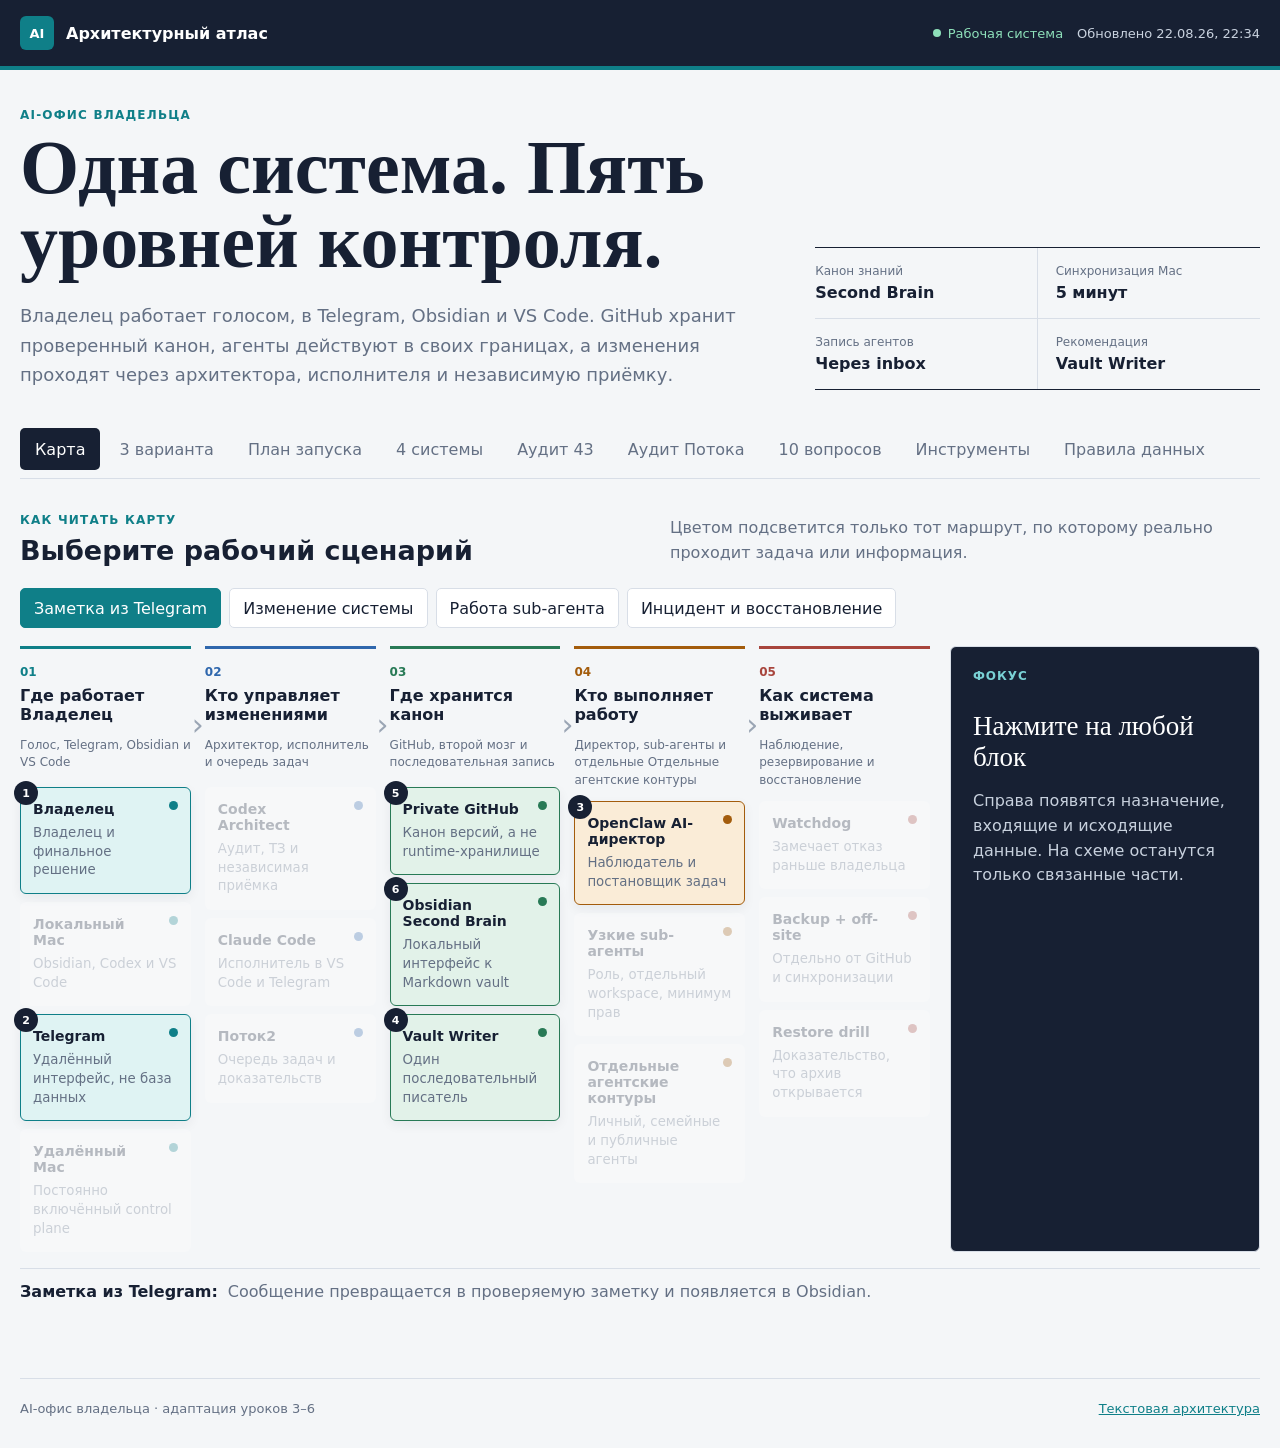
